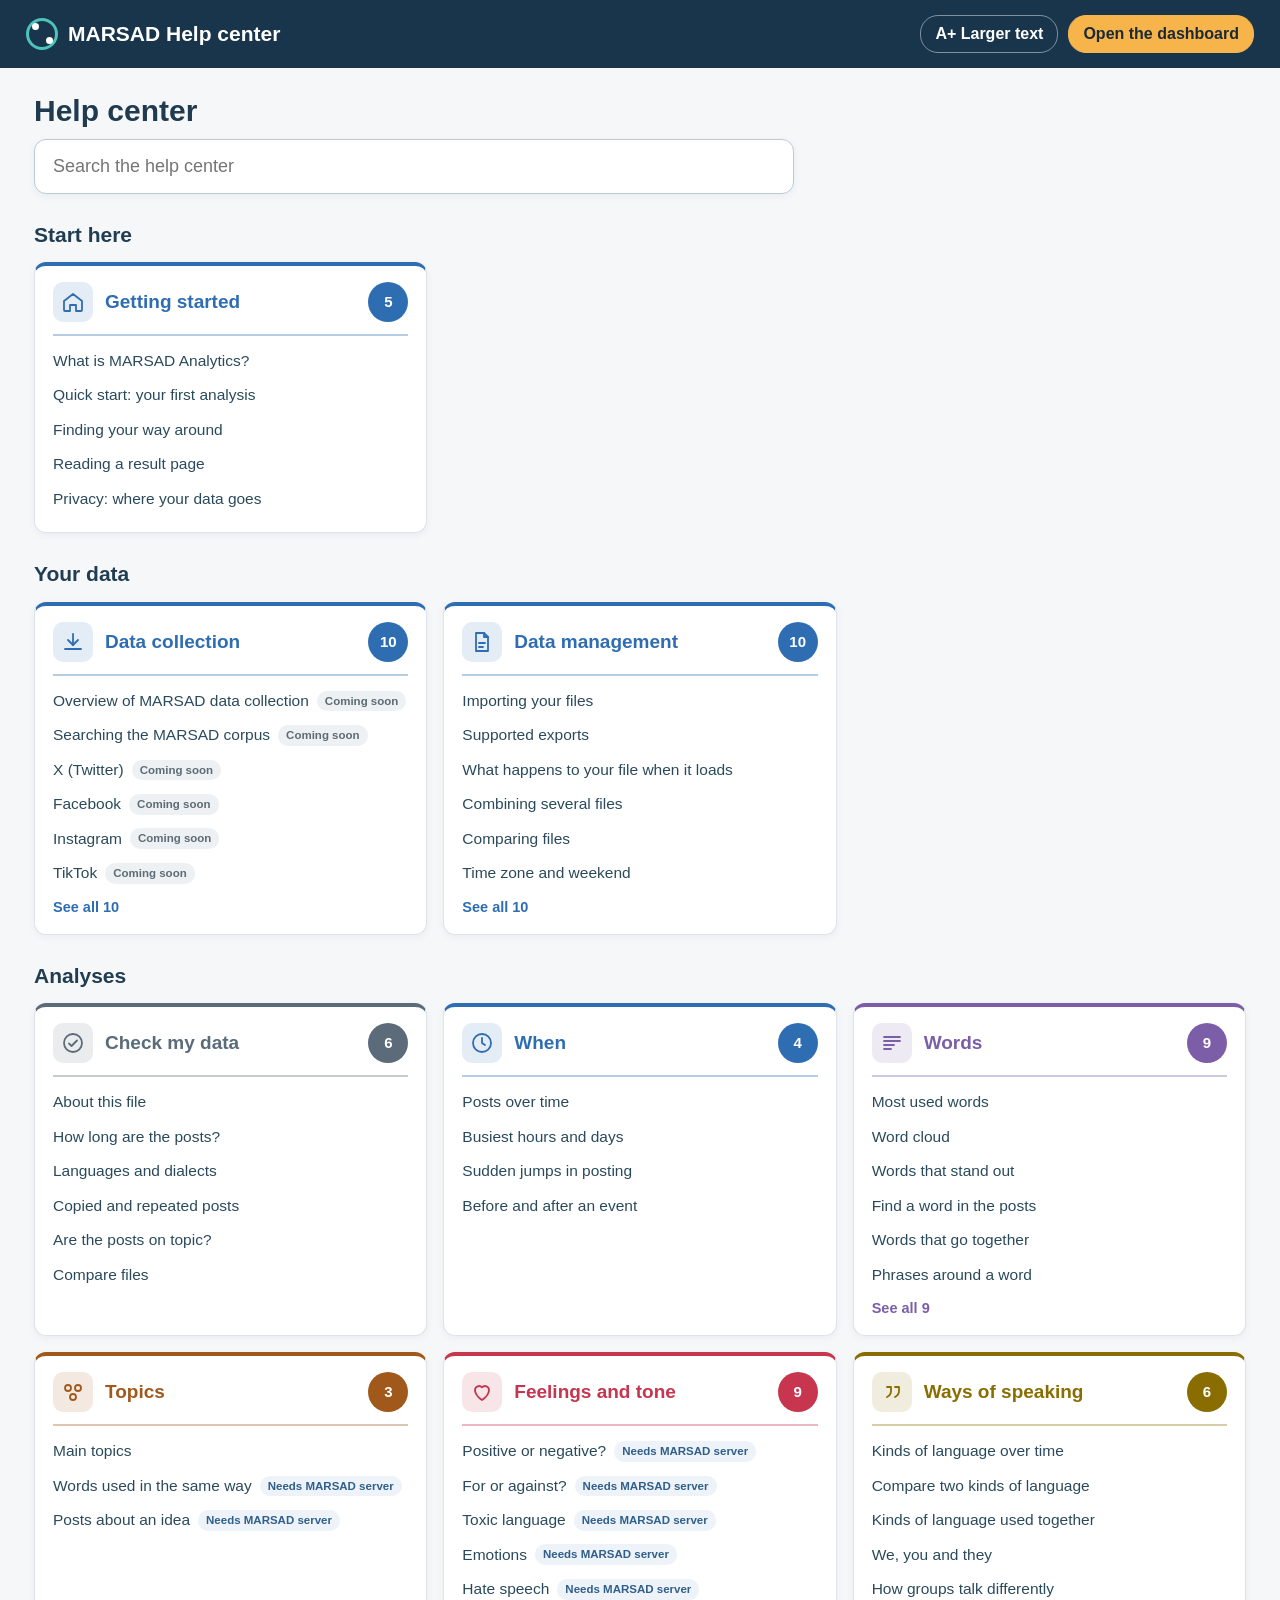
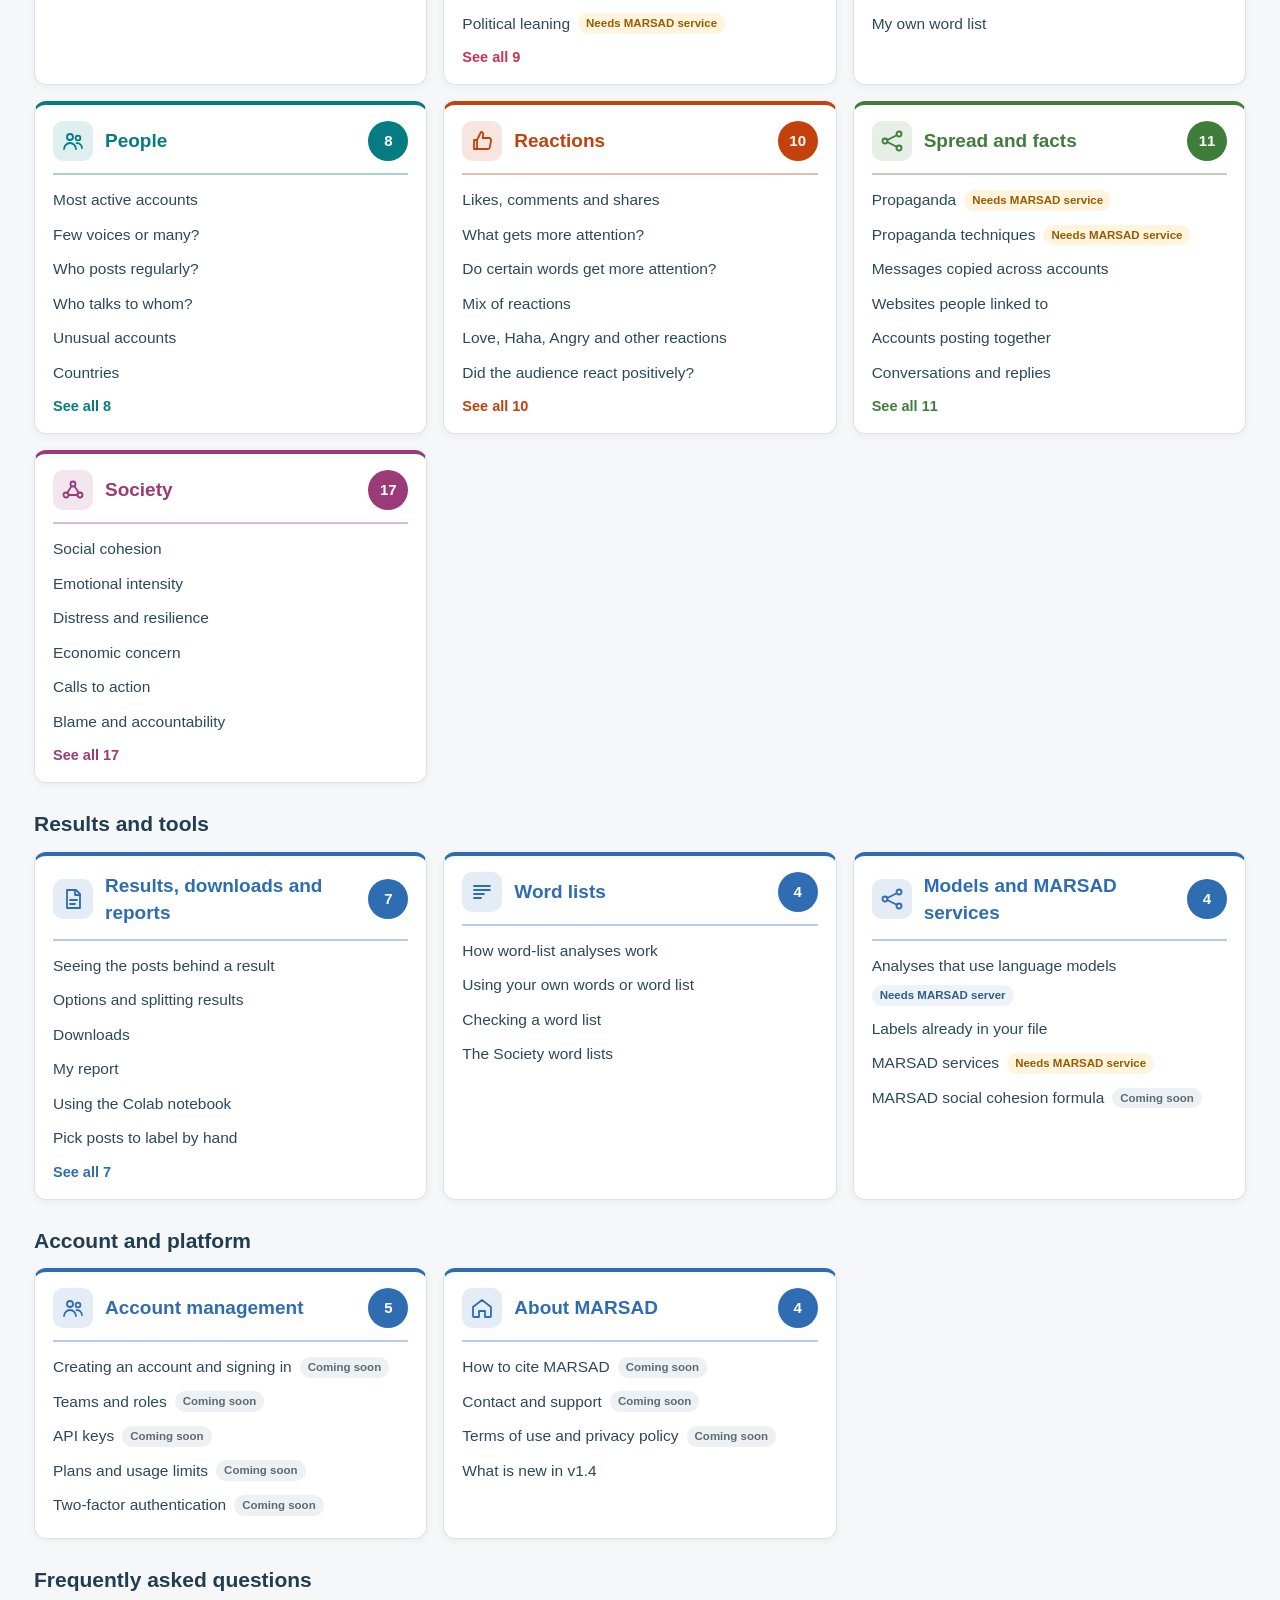
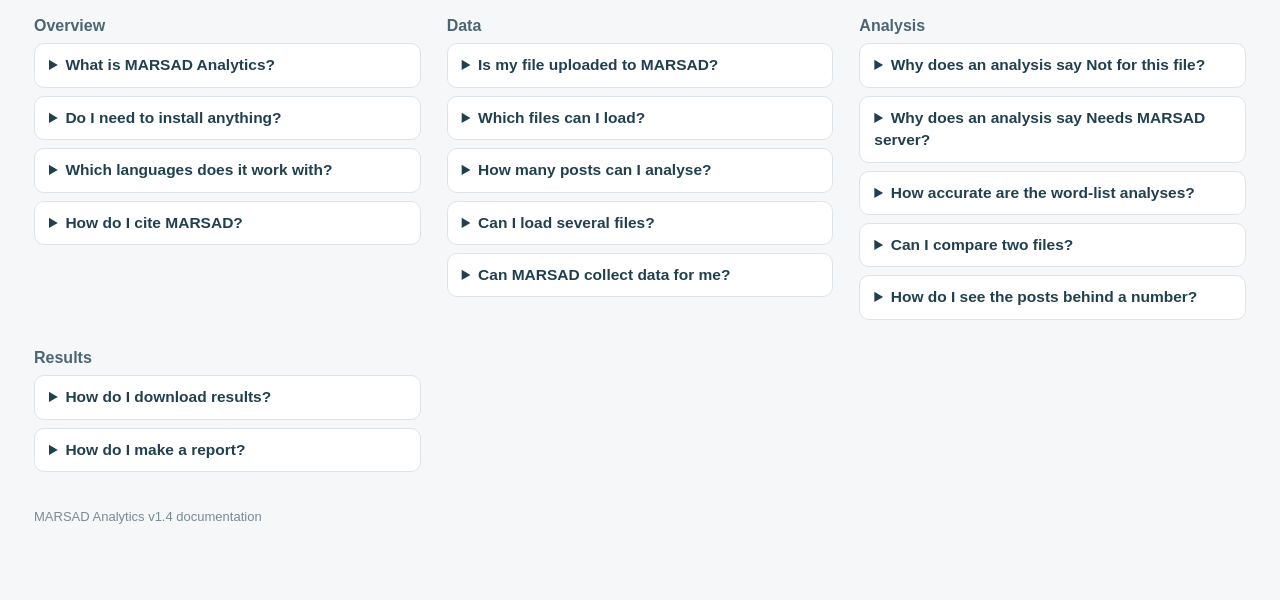
==== docs.html @ 1d28ecde "Add files via upload" ====
<!DOCTYPE html>
<html lang="en"><head><meta charset="utf-8"><meta name="viewport" content="width=device-width, initial-scale=1">
<title>MARSAD Analytics: Help center</title>
<style>
*{box-sizing:border-box}html,body{margin:0;font-family:Arial,Helvetica,"Noto Naskh Arabic",sans-serif;color:#243543;background:#f5f7f9;font-size:16px;line-height:1.45}
button{font:inherit;cursor:pointer}a{color:#0b6a70}
button:focus-visible,input:focus-visible,a:focus-visible,summary:focus-visible{outline:3px solid #f19d3d;outline-offset:2px}
.appbar{height:68px;background:#18354c;color:#fff;display:flex;align-items:center;justify-content:space-between;padding:0 26px;gap:16px;position:sticky;top:0;z-index:50}
.brand{font-size:21px;font-weight:800;display:flex;align-items:center;gap:10px;background:none;border:0;color:#fff;padding:0}
.brand-mark{width:32px;height:32px;border:3px solid #4ec3b9;border-radius:50%;position:relative;flex:none}
.brand-mark:before,.brand-mark:after{content:"";position:absolute;width:7px;height:7px;border-radius:50%;background:#fff}
.brand-mark:before{top:2px;left:3px}.brand-mark:after{right:2px;bottom:3px}
.top-right{display:flex;gap:10px;align-items:center}
.topbtn{border:1px solid rgba(255,255,255,.45);background:transparent;color:#fff;border-radius:18px;min-height:38px;padding:5px 14px;font-weight:800;text-decoration:none;display:inline-flex;align-items:center}
.topbtn.app{background:#f6b44b;border-color:#f6b44b;color:#1c2a35}
.topbtn[aria-pressed=true]{background:#fff;color:#18354c}
.content{padding:26px 34px 60px;max-width:1300px;margin:0 auto}
.page-title{font-size:30px;line-height:1.15;color:#203b4f;margin:0 0 10px}
.title-row{display:flex;justify-content:space-between;align-items:flex-start;gap:16px;flex-wrap:wrap;margin-bottom:12px}
.head-actions{display:flex;gap:10px}
.btn{border:1px solid #a7bbc5;background:#fff;border-radius:9px;min-height:44px;padding:9px 16px;font-weight:700;color:#31566a}
.btn:hover{background:#f4f8fa}
.crumbs{display:flex;align-items:center;flex-wrap:wrap;gap:6px;margin:0 0 14px;font-size:16px}
.crumbs .sep{color:#8aa0ab;font-size:20px;line-height:1}
.crumbs .lnk{border:0;background:none;color:#0b6a70;font-weight:700;padding:4px 2px;text-decoration:underline;text-underline-offset:3px}
.crumbs .here{font-weight:800;color:#203b4f}
.backbtn{border:1px solid #c6d6db;background:#fff;color:#0b6a70;border-radius:8px;min-height:38px;padding:6px 14px;font-weight:700;font-size:14.5px;margin-right:10px}
.sec-band{display:flex;align-items:center;gap:14px;padding:14px 18px;border-radius:12px;background:color-mix(in srgb,var(--sec) 9%,#fff);border-left:6px solid var(--sec);margin-bottom:18px}
.sec-band .sec-ico{width:46px;height:46px;border-radius:12px;background:var(--sec);color:#fff;display:grid;place-items:center;flex:none}
.sec-band .sec-ico svg{width:26px;height:26px}.sec-band .page-title{margin:0}.sec-q{color:#4f6673;font-size:15.5px;margin-top:2px}
.sec-tag{display:inline-flex;align-items:center;gap:6px;font-size:13px;font-weight:800;text-transform:uppercase;letter-spacing:.7px;color:var(--sec);margin-bottom:2px}
.sec-tag svg{width:18px;height:18px}
.pager{display:flex;justify-content:space-between;align-items:center;gap:12px;margin-top:22px;padding-top:16px;border-top:1px solid #dce4e9;flex-wrap:wrap;max-width:900px}
.pager .btn{max-width:40%;overflow:hidden;text-overflow:ellipsis;white-space:nowrap}.pager .pos{font-size:14.5px;color:#586a77}
.msg{padding:16px 18px;border-radius:12px;background:#f3f5f7;border:1px solid #dfe5ea}
body.bigtext{font-size:18.5px}body.bigtext .page-title{font-size:34px}body.bigtext .crumbs{font-size:18px}
@media(max-width:700px){.content{padding:16px 12px 40px}.appbar{padding:0 12px}.brand span.t{display:none}}
/* MARSAD Help center (works inside the dashboard and on the standalone docs page) */
.hc-search{margin:6px 0 26px}
.hc-search input{width:100%;max-width:760px;padding:16px 18px;font-size:18px;border:1px solid #b9cbd4;border-radius:12px;background:#fff;box-shadow:0 2px 9px rgba(19,45,62,.05)}
.hc-group{font-size:21px;color:#203d51;margin:26px 0 12px}
.hc-grid{display:grid;grid-template-columns:repeat(auto-fill,minmax(300px,1fr));gap:16px}
.hc-card{background:#fff;border:1px solid #dce4e9;border-radius:12px;box-shadow:0 2px 9px rgba(19,45,62,.05);padding:16px 18px;border-top:4px solid var(--sec,#2f6db3)}
.hc-card-head{display:flex;align-items:center;gap:12px;width:100%;border:0;background:none;padding:0 0 12px;margin-bottom:8px;border-bottom:2px solid color-mix(in srgb,var(--sec,#2f6db3) 35%,#fff);text-align:left}
.hc-ico{width:40px;height:40px;border-radius:10px;background:color-mix(in srgb,var(--sec,#2f6db3) 13%,#fff);color:var(--sec,#2f6db3);display:grid;place-items:center;flex:none}
.hc-ico svg{width:24px;height:24px}
.hc-ct{font-size:19px;font-weight:800;color:var(--sec,#2f6db3);flex:1}
.hc-n{min-width:40px;height:40px;border-radius:50%;background:var(--sec,#2f6db3);color:#fff;font-weight:800;display:grid;place-items:center;font-size:15px}
.hc-card ul{list-style:none;margin:0;padding:0}
.hc-card li{padding:6px 0;display:flex;align-items:center;gap:8px;flex-wrap:wrap}
.hc-link{border:0;background:none;padding:0;color:#2a4a5c;font-size:15.5px;text-align:left}
.hc-link:hover,.hc-more:hover{text-decoration:underline;color:var(--sec,#0b6a70)}
.hc-more{border:0;background:none;padding:6px 0 0;color:var(--sec,#0b6a70);font-weight:700;font-size:14.5px}
.hc-st{font-size:11.5px;font-weight:700;padding:2px 8px;border-radius:10px;white-space:nowrap;vertical-align:2px}
.hc-placeholder{background:#eef1f3;color:#5d6b75}.hc-planned,.hc-service{background:#fff4de;color:#9a5b00}.hc-server{background:#eef3f9;color:#2f5f8a}
.hc-list{display:flex;flex-direction:column;gap:8px}
.hc-row{display:flex;flex-direction:column;gap:3px;text-align:left;border:1px solid #dce4e9;background:#fff;border-radius:10px;padding:12px 16px}
.hc-row:hover{border-color:#a7ceca;background:#fbfefe}
.hc-rt{font-size:16.5px;font-weight:700;color:#21404f}.hc-rs{font-size:14.5px;color:#5f7380}
.hc-count{color:#5f7380;font-size:14.5px}
.hc-banner{padding:12px 16px;border-radius:10px;margin:0 0 16px;font-size:15px;border:1px solid #dfe5ea}
.hc-banner.hc-placeholder{border-color:#dfe5ea}.hc-banner.hc-planned,.hc-banner.hc-service{border-color:#f2dcaf}.hc-banner.hc-server{border-color:#c9d8ef}
.hc-body{background:#fff;border:1px solid #dce4e9;border-radius:12px;padding:22px 26px;font-size:16.5px;line-height:1.6;color:#2b3f4c;max-width:900px}
.hc-body h2{font-size:19px;color:#203d51;margin:22px 0 8px}.hc-body h2:first-child{margin-top:0}
.hc-body h3{font-size:16.5px;margin:16px 0 6px}
.hc-body p{margin:0 0 12px}.hc-body ul,.hc-body ol{margin:0 0 12px;padding-left:24px}.hc-body li{margin:5px 0}
.hc-body a{color:#0b6a70;font-weight:700}
.hc-body code{background:#f1f5f6;padding:1px 5px;border-radius:4px;font-size:.92em}
.hc-body .tw{overflow-x:auto;margin:0 0 14px}
.hc-body table{border-collapse:collapse;width:100%;font-size:15px}
.hc-body th,.hc-body td{border-bottom:1px solid #edf0f2;padding:8px 10px;text-align:left;vertical-align:top}
.hc-body th{background:#f4f7f8;color:#4d6774}
.hc-body .note{background:#f4f8f9;border-left:4px solid #9fb7c0;padding:10px 14px;border-radius:6px;margin:0 0 12px;color:#3f5966}
.hc-faq{display:grid;grid-template-columns:repeat(auto-fill,minmax(340px,1fr));gap:12px 26px}
.hc-faq h3{font-size:16px;color:#4b6573;margin:6px 0}
.hc-faq details{background:#fff;border:1px solid #dce4e9;border-radius:10px;margin:0 0 8px;padding:10px 14px}
.hc-faq summary{cursor:pointer;font-weight:700;color:#21404f;font-size:15.5px}
.hc-faq p{margin:8px 0 2px;color:#3f5966;font-size:15px}
.hc-faq a{color:#0b6a70;font-weight:700}
.hc-foot{color:#7a8a94;font-size:13px;margin-top:28px}
body.bigtext .hc-body{font-size:19px}body.bigtext .hc-link,body.bigtext .hc-rs{font-size:17px}body.bigtext .hc-rt{font-size:19px}
</style></head>
<body>
<header class="appbar"><button class="brand" id="home"><span class="brand-mark" aria-hidden="true"></span><span class="t">MARSAD Help center</span></button>
<div class="top-right"><button class="topbtn" id="sizebtn" aria-pressed="false">A+ Larger text</button><a class="topbtn app" id="applink" href="index.html">Open the dashboard</a></div></header>
<main class="content" id="main" tabindex="-1"></main>
<script>/* MARSAD Help center: renders docs.json. Used by the dashboard (index.html) and the standalone docs page (docs.html).
   MarsadHelp.init(data, {nav(route), app(cardId), colors, icon(name)})
   routes: {view: "home"} | {view: "cat", id} | {view: "art", slug} | {view: "search", q}
*/
(function () {
  "use strict";
  const esc = s => String(s ?? "").replace(/[&<>"']/g, c => ({"&": "&amp;", "<": "&lt;", ">": "&gt;", '"': "&quot;", "'": "&#39;"}[c]));
  let D = null, O = {}, TEXT = {};
  const SECOF = {"an-data": "data", "an-time": "time", "an-words": "words", "an-topics": "topics", "an-feelings": "feelings",
    "an-framing": "framing", "an-people": "people", "an-reactions": "reactions", "an-spread": "spread", "an-society": "society"};
  const color = cat => (O.colors || {})[SECOF[cat]] || "#2f6db3";
  const icon = n => (O.icon ? O.icon(n) : "");
  const cat = id => D.categories.find(c => c.id === id);
  const arts = id => D.articles.filter(a => a.cat === id);
  const art = slug => D.articles.find(a => a.slug === slug);
  const chip = st => st === "ready" ? "" : `<span class="hc-st hc-${st}">${esc(D.status_labels[st] || st)}</span>`;
  const crumbs = parts => `<nav class="crumbs" aria-label="You are here">${parts.length > 1 ? `<button class="backbtn" data-hgo="${parts[parts.length - 2][1]}">‹ Back to ${esc(parts[parts.length - 2][0])}</button>` : ""}${parts.map(([l, k], i) => i === parts.length - 1 ? `<span class="here" aria-current="page">${esc(l)}</span>` : `<button class="lnk" data-hgo="${k}">${esc(l)}</button><span class="sep" aria-hidden="true">›</span>`).join("")}</nav>`;
  const searchBox = (q = "") => `<div class="hc-search"><input type="search" id="hcq" placeholder="Search the help center" aria-label="Search the help center" value="${esc(q)}"></div>`;

  function home() {
    const groups = D.groups.map(g => {
      const cs = D.categories.filter(c => c.group === g.id);
      return `<h2 class="hc-group">${esc(g.title)}</h2><div class="hc-grid">${cs.map(c => {
        const list = arts(c.id), show = list.slice(0, 6);
        return `<section class="hc-card" style="--sec:${color(c.id)}"><button class="hc-card-head" data-hgo="cat:${c.id}"><span class="hc-ico">${icon(c.icon)}</span><span class="hc-ct">${esc(c.title)}</span><span class="hc-n" aria-label="${c.count} pages">${c.count}</span></button>
          <ul>${show.map(a => `<li><button class="hc-link" data-hgo="art:${a.slug}">${esc(a.title)}</button>${chip(a.status)}</li>`).join("")}</ul>
          ${list.length > show.length ? `<button class="hc-more" data-hgo="cat:${c.id}">See all ${list.length}</button>` : ""}</section>`;
      }).join("")}</div>`;
    }).join("");
    const fg = [...new Set(D.faq.map(f => f.group))];
    const faq = `<h2 class="hc-group" id="hc-faq">Frequently asked questions</h2><div class="hc-faq">${fg.map(g => `<div><h3>${esc(g)}</h3>${D.faq.filter(f => f.group === g).map(f => `<details><summary>${esc(f.q)}</summary><p>${f.a}</p></details>`).join("")}</div>`).join("")}</div>`;
    return `<h1 class="page-title">Help center</h1>${searchBox()}${groups}${faq}<p class="hc-foot">MARSAD Analytics v${esc(D.version)} documentation</p>`;
  }

  function category(id) {
    const c = cat(id); if (!c) return home();
    return `${crumbs([["Help center", "home"], [c.title, "cat:" + id]])}
      <div class="sec-band" style="--sec:${color(id)}"><span class="sec-ico">${icon(c.icon)}</span><div><h1 class="page-title">${esc(c.title)}</h1>${c.intro ? `<div class="sec-q">${esc(c.intro)}</div>` : ""}</div></div>
      <div class="hc-list">${arts(id).map(a => `<button class="hc-row" data-hgo="art:${a.slug}"><span class="hc-rt">${esc(a.title)} ${chip(a.status)}</span><span class="hc-rs">${esc(a.summary || "")}</span></button>`).join("")}</div>`;
  }

  function article(slug) {
    const a = art(slug); if (!a) return home();
    const c = cat(a.cat), list = arts(a.cat), i = list.findIndex(x => x.slug === slug), prev = list[i - 1], next = list[i + 1];
    return `${crumbs([["Help center", "home"], [c.title, "cat:" + c.id], [a.title, "art:" + slug]])}
      <div class="sec-tag" style="--sec:${color(c.id)}">${icon(c.icon)}${esc(c.title)}</div>
      <div class="title-row"><h1 class="page-title">${esc(a.title)}</h1><div class="head-actions">${a.card && a.status !== "planned" ? `<button class="btn" data-app="${esc(a.card)}">Open in the dashboard</button>` : ""}</div></div>
      ${a.status !== "ready" ? `<div class="hc-banner hc-${a.status}">${esc(D.status_labels[a.status])}${a.status === "placeholder" ? ": this part of MARSAD is not built yet." : a.status === "server" ? ": runs in the Colab notebook or on the MARSAD server, or on files that already have the labels." : a.status === "service" ? ": runs when the MARSAD service is connected, or on files that already have the labels." : ": shown in the dashboard as a placeholder."}</div>` : ""}
      <article class="hc-body">${a.html}</article>
      <nav class="pager" aria-label="Other pages in ${esc(c.title)}">${prev ? `<button class="btn" data-hgo="art:${prev.slug}">‹ ${esc(prev.title)}</button>` : `<button class="btn" data-hgo="cat:${c.id}">‹ ${esc(c.title)}</button>`}<span class="pos">${i + 1} of ${list.length} in ${esc(c.title)}</span>${next ? `<button class="btn" data-hgo="art:${next.slug}">${esc(next.title)} ›</button>` : `<button class="btn" data-hgo="home">Help center ›</button>`}</nav>`;
  }

  function search(q) {
    const t = q.trim().toLowerCase();
    if (!t) return home();
    const words = t.split(/\s+/);
    const hits = D.articles.map(a => {
      const title = a.title.toLowerCase(), body = TEXT[a.slug];
      let score = 0;
      for (const w of words) { if (title.includes(w)) score += 5; if ((a.summary || "").toLowerCase().includes(w)) score += 2; if (body.includes(w)) score += 1; else if (!title.includes(w)) return null; }
      return {a, score};
    }).filter(Boolean).sort((x, y) => y.score - x.score).slice(0, 40);
    const fq = D.faq.filter(f => words.every(w => (f.q + " " + f.a).toLowerCase().includes(w)));
    return `${crumbs([["Help center", "home"], ["Search", "home"]])}<h1 class="page-title">Search</h1>${searchBox(q)}
      <p class="hc-count">${hits.length} page${hits.length === 1 ? "" : "s"}${fq.length ? ` and ${fq.length} question${fq.length === 1 ? "" : "s"}` : ""}</p>
      <div class="hc-list">${hits.map(({a}) => `<button class="hc-row" data-hgo="art:${a.slug}"><span class="hc-rt">${esc(a.title)} ${chip(a.status)}</span><span class="hc-rs">${esc(cat(a.cat).title)} · ${esc(a.summary || "")}</span></button>`).join("")}</div>
      ${fq.length ? `<div class="hc-faq"><div>${fq.map(f => `<details open><summary>${esc(f.q)}</summary><p>${f.a}</p></details>`).join("")}</div></div>` : ""}`;
  }

  function render(route) {
    if (!D) return `<div class="msg grey">Loading the help center…</div>`;
    if (route.view === "cat") return category(route.id);
    if (route.view === "art") return article(route.slug);
    if (route.view === "search") return search(route.q || "");
    return home();
  }

  function bind(root) {
    root.querySelectorAll("[data-hgo]").forEach(b => b.addEventListener("click", e => {
      e.preventDefault(); e.stopPropagation();
      const k = b.dataset.hgo;
      O.nav(k === "home" ? {view: "home"} : k.startsWith("cat:") ? {view: "cat", id: k.slice(4)} : {view: "art", slug: k.slice(4)});
    }));
    root.querySelectorAll("[data-doc]").forEach(b => b.addEventListener("click", e => { e.preventDefault(); e.stopPropagation(); O.nav({view: "art", slug: b.dataset.doc}); }));
    root.querySelectorAll("[data-app]").forEach(b => b.addEventListener("click", e => { e.preventDefault(); e.stopPropagation(); O.app(b.dataset.app); }));
    const q = root.querySelector("#hcq");
    if (q) {
      let t = null;
      q.addEventListener("input", () => { clearTimeout(t); t = setTimeout(() => O.nav({view: "search", q: q.value}, true), 250); });
      if (q.value) { q.focus(); q.setSelectionRange(q.value.length, q.value.length); }
    }
  }

  function routeFromHash(h) {          // "help", "help/c/<id>", "help/a/<slug>", "help/s/<query>"
    const p = h.replace(/^#?/, "").split("/");
    if (p[1] === "c") return {view: "cat", id: p[2]};
    if (p[1] === "a") return {view: "art", slug: p[2]};
    if (p[1] === "s") return {view: "search", q: decodeURIComponent(p.slice(2).join("/"))};
    return {view: "home"};
  }
  function hashFor(r) {
    return "help" + (r.view === "cat" ? "/c/" + r.id : r.view === "art" ? "/a/" + r.slug : r.view === "search" ? "/s/" + encodeURIComponent(r.q || "") : "");
  }

  window.MarsadHelp = {
    init(data, opts) { D = data; O = opts || {}; TEXT = {}; for (const a of D.articles) TEXT[a.slug] = (a.title + " " + (a.summary || "") + " " + a.html.replace(/<[^>]+>/g, " ")).toLowerCase(); },
    ready: () => !!D, render, bind, routeFromHash, hashFor,
    slugForCard: id => D && D.articles.some(a => a.card === id) ? id.toLowerCase() : null,
  };
})();
</script>
<script>
"use strict";
const DATA = {"version": "1.4", "groups": [{"id": "start", "title": "Start here"}, {"id": "data", "title": "Your data"}, {"id": "analyses", "title": "Analyses"}, {"id": "tools", "title": "Results and tools"}, {"id": "account", "title": "Account and platform"}], "categories": [{"id": "getting-started", "group": "start", "title": "Getting started", "icon": "home", "intro": "What the tool does and how to run your first analysis.", "count": 5, "ready": 5}, {"id": "data-collection", "group": "data", "title": "Data collection", "icon": "download", "intro": "Collecting posts with MARSAD from social media platforms.", "count": 10, "ready": 0}, {"id": "data-management", "group": "data", "title": "Data management", "icon": "file", "intro": "Loading, cleaning, combining and comparing files.", "count": 10, "ready": 8}, {"id": "an-data", "group": "analyses", "title": "Check my data", "icon": "check", "intro": "Is my file complete and clean?", "count": 6, "ready": 6}, {"id": "an-time", "group": "analyses", "title": "When", "icon": "clock", "intro": "When did people post?", "count": 4, "ready": 4}, {"id": "an-words", "group": "analyses", "title": "Words", "icon": "text", "intro": "What words did people use?", "count": 9, "ready": 9}, {"id": "an-topics", "group": "analyses", "title": "Topics", "icon": "topics", "intro": "What were people talking about?", "count": 3, "ready": 1}, {"id": "an-feelings", "group": "analyses", "title": "Feelings and tone", "icon": "heart", "intro": "How did people feel, and how did they talk?", "count": 9, "ready": 0}, {"id": "an-framing", "group": "analyses", "title": "Ways of speaking", "icon": "quote", "intro": "How was the message framed?", "count": 6, "ready": 6}, {"id": "an-people", "group": "analyses", "title": "People", "icon": "people", "intro": "Who was posting, and who talks to whom?", "count": 8, "ready": 8}, {"id": "an-reactions", "group": "analyses", "title": "Reactions", "icon": "react", "intro": "How did people respond?", "count": 10, "ready": 10}, {"id": "an-spread", "group": "analyses", "title": "Spread and facts", "icon": "spread", "intro": "How did messages spread, and are they true?", "count": 11, "ready": 6}, {"id": "an-society", "group": "analyses", "title": "Society", "icon": "society", "intro": "What does it say about society?", "count": 17, "ready": 17}, {"id": "results", "group": "tools", "title": "Results, downloads and reports", "icon": "report", "intro": "Reading results, seeing the posts behind them, downloads and reports.", "count": 7, "ready": 7}, {"id": "word-lists", "group": "tools", "title": "Word lists", "icon": "text", "intro": "How word-list analyses work, and how to check or add a list.", "count": 4, "ready": 4}, {"id": "models", "group": "tools", "title": "Models and MARSAD services", "icon": "spread", "intro": "Analyses that use language models or MARSAD services.", "count": 4, "ready": 1}, {"id": "account", "group": "account", "title": "Account management", "icon": "people", "intro": "Signing in, teams, API keys and plans.", "count": 5, "ready": 0}, {"id": "about", "group": "account", "title": "About MARSAD", "icon": "home", "intro": "Citing MARSAD, contact, terms and what changed.", "count": 4, "ready": 1}], "articles": [{"cat": "getting-started", "slug": "what-is-marsad-analytics", "title": "What is MARSAD Analytics?", "status": "ready", "summary": "What the tool does, what it reads, and where it runs.", "html": "<p>MARSAD Analytics turns a file of social media posts into charts, tables and short findings. It is part of the MARSAD Observatory for Arabic social media analysis and works with Arabic, English and many other languages.<\/p>\n<p>You load an export (CrowdTangle, Meltwater, Meta Content Library, X, Reddit through Communalytic, or any table with a text column). The tool checks what the file contains and shows which analyses can run on it. There are 82 analyses in ten sections: Check my data, When, Words, Topics, Feelings and tone, Ways of speaking, People, Reactions, Spread and facts, and Society.<\/p>\n<p>Three ways to use it:<\/p>\n<div class='tw'><table><thead><tr><th>Where<\/th><th>For<\/th><th>Limits<\/th><\/tr><\/thead><tbody><tr><td>Web dashboard<\/td><td>Most users. Nothing to install.<\/td><td>About 50,000 posts per session; language models do not run in the browser<\/td><\/tr><tr><td>Colab notebook<\/td><td>Larger files and the language models (sentiment, emotion, toxicity, dialect)<\/td><td>Needs a Google account<\/td><\/tr><tr><td>MARSAD server<\/td><td>Searching the MARSAD corpus<\/td><td>Coming later: see <a href=\"#\" data-doc=\"corpus-search\">Searching the MARSAD corpus<\/a><\/td><\/tr><\/tbody><\/table><\/div>\n<p>All three run the same code, so the same file gives the same numbers everywhere.<\/p>"}, {"cat": "getting-started", "slug": "quick-start", "title": "Quick start: your first analysis", "status": "ready", "summary": "Load a file and read your first result in seven steps.", "html": "<ol><li>Open the dashboard and wait until the status at the top right shows <b>Ready<\/b>. The first visit takes up to a minute.<\/li><li>Drop your file on the box, or click it to choose a file. To try the tool first, click one of the <b>Practice files<\/b>.<\/li><li>Choose your time zone and weekend, then click <b>Analyse<\/b>.<\/li><li>The <b>Overview<\/b> shows the number of posts and accounts, the main language, the dates, posts over time, the most used words and how concentrated the voices are.<\/li><li>Pick a section from the menu on the left, for example <b>Society<\/b>. Each tile is one analysis. <b>Ready<\/b> means it can run on your file.<\/li><li>Click a tile. The result shows key numbers, a chart and a table. Click any bar or point to read the posts behind it.<\/li><li>Click <b>+ Report<\/b> to keep a result, then open <b>My report<\/b> to download all kept results as one page.<\/li><\/ol>\n<p>Hover the small <b>i<\/b> next to any title, number or column for an explanation in plain words.<\/p>"}, {"cat": "getting-started", "slug": "finding-your-way", "title": "Finding your way around", "status": "ready", "summary": "Menu, colours, the You are here trail, Previous and Next, larger text.", "html": "<ul><li><b>Menu.<\/b> The left menu lists the ten sections. The number beside each (for example 6/8) is how many of its<\/li><\/ul>\n<p>analyses can run on your file. On a phone the menu becomes a row of buttons at the top.<\/p>\n<ul><li><b>Colours.<\/b> Each section has its own colour. The same colour marks its menu icon, its tiles, its page header and<\/li><\/ul>\n<p>the label above each analysis title, so you always know which section you are in.<\/p>\n<ul><li><b>You are here.<\/b> At the top of every page a trail such as Overview › Society › Moral values shows where you are.<\/li><\/ul>\n<p>Click any part of the trail, or the <b>Back<\/b> button, to go up.<\/p>\n<ul><li><b>Previous and Next.<\/b> At the bottom of each analysis, buttons take you to the previous or next analysis in the<\/li><\/ul>\n<p>same section, with your position (for example 9 of 17).<\/p>\n<ul><li><b>All analyses.<\/b> Lists every analysis with a search box.<\/li><li><b>Help.<\/b> The i marks open short help. This Help center has the full guide for every analysis.<\/li><li><b>Larger text.<\/b> The <b>A+ Larger text<\/b> button in the top bar makes all text larger. The page remembers it.<\/li><li><b>Your file.<\/b> The amber button at the top shows the file you are working on. Click it to add or change files.<\/li><\/ul>"}, {"cat": "getting-started", "slug": "reading-a-result", "title": "Reading a result page", "status": "ready", "summary": "Key numbers, chart and table, notes, options, downloads.", "html": "<p>Every analysis page has the same parts, from top to bottom:<\/p>\n<div class='tw'><table><thead><tr><th>Part<\/th><th>What it is<\/th><\/tr><\/thead><tbody><tr><td>Section label and title<\/td><td>The section colour and name, then the analysis name. The i beside the title opens its full explanation<\/td><\/tr><tr><td>Key numbers<\/td><td>Up to six numbers. Hover the i on each for what it means<\/td><\/tr><tr><td>Chart / Table<\/td><td>Switch between the chart and the tables. Some analyses have extra charts, shown as more buttons<\/td><\/tr><tr><td>Notes<\/td><td>Limits of this result for this file, for example a small sample or a word list that is not validated<\/td><\/tr><tr><td>Options<\/td><td>Change the settings of the analysis, for example split the results by time or by account<\/td><\/tr><tr><td>Download<\/td><td>Excel, CSV, the chart as PNG or SVG, and for networks a file for Gephi<\/td><\/tr><tr><td>+ Report<\/td><td>Keeps the result for <a href=\"#\" data-doc=\"my-report\">My report<\/a><\/td><\/tr><\/tbody><\/table><\/div>\n<p>Click a bar, point, word or table row to see <a href=\"#\" data-doc=\"posts-behind-results\">the posts behind it<\/a>.<\/p>"}, {"cat": "getting-started", "slug": "privacy", "title": "Privacy: where your data goes", "status": "ready", "summary": "Files stay in your browser; check provider terms and ethics approval.", "html": "<p>In the web dashboard your file is read and analysed <b>inside your browser<\/b>. It is not uploaded to MARSAD or to any other server. When you close the page, the data is gone.<\/p>\n<ul><li>Downloads and reports are saved to your own computer.<\/li><li>The Colab notebook runs in your Google account, under Google's terms.<\/li><li>Before analysing data from Meta Content Library, Meltwater or other providers, check their terms of use and your<\/li><\/ul>\n<p>institution's ethics approval.<\/p>\n<ul><li>Results about stress, wellbeing or health talk are for groups and periods, never judgments about one person.<\/li><\/ul>"}, {"cat": "data-collection", "slug": "data-collection-overview", "title": "Overview of MARSAD data collection", "status": "placeholder", "summary": "What exists now, and the collectors that will follow.", "html": "<p>MARSAD collects public posts about Arabic social media topics into the MARSAD corpus (more than 1.6 billion posts). Collection tools for users are not part of MARSAD Analytics v1.4 yet.<\/p>\n<p><b>What you can do now:<\/b> export posts from a tool you already use (Meltwater, CrowdTangle archives, Meta Content Library, Communalytic for Reddit, or a platform's own export) and load the file. See <a href=\"#\" data-doc=\"importing-files\">Importing your files<\/a> and <a href=\"#\" data-doc=\"supported-exports\">Supported exports<\/a>.<\/p>\n<h2>Coming later<\/h2>\n<ul><li><a href=\"#\" data-doc=\"corpus-search\">Searching the MARSAD corpus<\/a><\/li><li>Collectors for each platform (pages below)<\/li><\/ul>"}, {"cat": "data-collection", "slug": "corpus-search", "title": "Searching the MARSAD corpus", "status": "placeholder", "summary": "Choosing dates, keywords, platforms, languages and countries", "html": "<p>This page is a placeholder. The feature is not part of MARSAD Analytics v1.4 yet.<\/p>\n<h2>What this page will cover<\/h2>\n<ul><li>Choosing dates, keywords, platforms, languages and countries<\/li><li>How keyword search works (whole words, Arabic spelling variants)<\/li><li>Sampling: large searches are analysed on a random sample of up to 500,000 posts; daily counts stay exact<\/li><li>Who can search the corpus, and limits per user<\/li><\/ul>\n<div class='note'>Written by the MARSAD team when the feature is released.<\/div>"}, {"cat": "data-collection", "slug": "collect-x", "title": "X (Twitter)", "status": "placeholder", "summary": "Collecting X (Twitter) posts with MARSAD.", "html": "<p>This page is a placeholder. The feature is not part of MARSAD Analytics v1.4 yet.<\/p>\n<h2>What this page will cover<\/h2>\n<ul><li>What X (Twitter) data MARSAD can collect (posts, replies, engagement, accounts)<\/li><li>How to start, stop and schedule a collector<\/li><li>Limits set by the platform and by MARSAD<\/li><li>Platform terms and ethics<\/li><\/ul>\n<div class='note'>Written by the MARSAD team when the feature is released.<\/div>"}, {"cat": "data-collection", "slug": "collect-facebook", "title": "Facebook", "status": "placeholder", "summary": "Collecting Facebook posts with MARSAD.", "html": "<p>This page is a placeholder. The feature is not part of MARSAD Analytics v1.4 yet.<\/p>\n<h2>What this page will cover<\/h2>\n<ul><li>What Facebook data MARSAD can collect (posts, replies, engagement, accounts)<\/li><li>How to start, stop and schedule a collector<\/li><li>Limits set by the platform and by MARSAD<\/li><li>Platform terms and ethics<\/li><\/ul>\n<div class='note'>Written by the MARSAD team when the feature is released.<\/div>"}, {"cat": "data-collection", "slug": "collect-instagram", "title": "Instagram", "status": "placeholder", "summary": "Collecting Instagram posts with MARSAD.", "html": "<p>This page is a placeholder. The feature is not part of MARSAD Analytics v1.4 yet.<\/p>\n<h2>What this page will cover<\/h2>\n<ul><li>What Instagram data MARSAD can collect (posts, replies, engagement, accounts)<\/li><li>How to start, stop and schedule a collector<\/li><li>Limits set by the platform and by MARSAD<\/li><li>Platform terms and ethics<\/li><\/ul>\n<div class='note'>Written by the MARSAD team when the feature is released.<\/div>"}, {"cat": "data-collection", "slug": "collect-tiktok", "title": "TikTok", "status": "placeholder", "summary": "Collecting TikTok posts with MARSAD.", "html": "<p>This page is a placeholder. The feature is not part of MARSAD Analytics v1.4 yet.<\/p>\n<h2>What this page will cover<\/h2>\n<ul><li>What TikTok data MARSAD can collect (posts, replies, engagement, accounts)<\/li><li>How to start, stop and schedule a collector<\/li><li>Limits set by the platform and by MARSAD<\/li><li>Platform terms and ethics<\/li><\/ul>\n<div class='note'>Written by the MARSAD team when the feature is released.<\/div>"}, {"cat": "data-collection", "slug": "collect-youtube", "title": "YouTube", "status": "placeholder", "summary": "Collecting YouTube posts with MARSAD.", "html": "<p>This page is a placeholder. The feature is not part of MARSAD Analytics v1.4 yet.<\/p>\n<h2>What this page will cover<\/h2>\n<ul><li>What YouTube data MARSAD can collect (posts, replies, engagement, accounts)<\/li><li>How to start, stop and schedule a collector<\/li><li>Limits set by the platform and by MARSAD<\/li><li>Platform terms and ethics<\/li><\/ul>\n<div class='note'>Written by the MARSAD team when the feature is released.<\/div>"}, {"cat": "data-collection", "slug": "collect-telegram", "title": "Telegram", "status": "placeholder", "summary": "Collecting Telegram posts with MARSAD.", "html": "<p>This page is a placeholder. The feature is not part of MARSAD Analytics v1.4 yet.<\/p>\n<h2>What this page will cover<\/h2>\n<ul><li>What Telegram data MARSAD can collect (posts, replies, engagement, accounts)<\/li><li>How to start, stop and schedule a collector<\/li><li>Limits set by the platform and by MARSAD<\/li><li>Platform terms and ethics<\/li><\/ul>\n<div class='note'>Written by the MARSAD team when the feature is released.<\/div>"}, {"cat": "data-collection", "slug": "collect-reddit", "title": "Reddit", "status": "placeholder", "summary": "Collecting Reddit posts with MARSAD.", "html": "<p>This page is a placeholder. The feature is not part of MARSAD Analytics v1.4 yet.<\/p>\n<h2>What this page will cover<\/h2>\n<ul><li>What Reddit data MARSAD can collect (posts, replies, engagement, accounts)<\/li><li>How to start, stop and schedule a collector<\/li><li>Limits set by the platform and by MARSAD<\/li><li>Platform terms and ethics<\/li><\/ul>\n<div class='note'>Written by the MARSAD team when the feature is released.<\/div>"}, {"cat": "data-collection", "slug": "collect-news", "title": "News websites", "status": "placeholder", "summary": "Collecting News websites posts with MARSAD.", "html": "<p>This page is a placeholder. The feature is not part of MARSAD Analytics v1.4 yet.<\/p>\n<h2>What this page will cover<\/h2>\n<ul><li>What News websites data MARSAD can collect (posts, replies, engagement, accounts)<\/li><li>How to start, stop and schedule a collector<\/li><li>Limits set by the platform and by MARSAD<\/li><li>Platform terms and ethics<\/li><\/ul>\n<div class='note'>Written by the MARSAD team when the feature is released.<\/div>"}, {"cat": "data-management", "slug": "importing-files", "title": "Importing your files", "status": "ready", "summary": "File types, the one column you need, and size.", "html": "<p>Drop one or more files on the box on the start page, or click it to choose them.<\/p>\n<div class='tw'><table><thead><tr><th>File type<\/th><th>Extensions<\/th><\/tr><\/thead><tbody><tr><td>Comma or tab separated<\/td><td>.csv, .tsv, .txt<\/td><\/tr><tr><td>Excel<\/td><td>.xlsx, .xls<\/td><\/tr><tr><td>JSON<\/td><td>.json, .jsonl, .ndjson<\/td><\/tr><\/tbody><\/table><\/div>\n<ul><li>The only column the tool needs is the <b>text<\/b> of each post. Dates, accounts, likes and other columns switch on<\/li><\/ul>\n<p>more analyses: see <a href=\"#\" data-doc=\"columns-guide\">Which columns unlock which analyses<\/a>.<\/p>\n<ul><li>The tool recognises the export format by its columns: see <a href=\"#\" data-doc=\"supported-exports\">Supported exports<\/a>.<\/li><li>Up to about 50,000 posts in total work well in the browser. For more, see <a href=\"#\" data-doc=\"large-datasets\">Large datasets<\/a>.<\/li><li>To add a file later, click the amber <b>Change or add files<\/b> button at the top.<\/li><\/ul>"}, {"cat": "data-management", "slug": "supported-exports", "title": "Supported exports", "status": "ready", "summary": "Meta Content Library, CrowdTangle, Meltwater, Communalytic and any table.", "html": "<div class='tw'><table><thead><tr><th>Source<\/th><th>How it is recognised<\/th><th>Notes<\/th><\/tr><\/thead><tbody><tr><td>Meta Content Library<\/td><td>Its column names (at least three)<\/td><td>Facebook and Instagram; reactions, views, owner type, country of the page admin<\/td><\/tr><tr><td>CrowdTangle (archives)<\/td><td>Its column names<\/td><td>Facebook reactions, page category, followers, overperforming score, video data<\/td><\/tr><tr><td>Meltwater<\/td><td>Its column names<\/td><td>Many platforms in one file (X, Facebook, Instagram, Reddit, YouTube, TikTok, news); reach; Meltwater's own sentiment<\/td><\/tr><tr><td>Reddit through Communalytic<\/td><td>Generic table<\/td><td>Title and body are joined into one text; reply ids give threads and networks<\/td><\/tr><tr><td>X and any other table<\/td><td>Generic table<\/td><td>Columns are matched by name: text, message, content, body, tweet, caption...; created_at, date, timestamp...<\/td><\/tr><\/tbody><\/table><\/div>\n<p>If a generic file is not read as expected, rename the text column to <b>text<\/b> and the date column to <b>created_at<\/b>.<\/p>"}, {"cat": "data-management", "slug": "cleaning", "title": "What happens to your file when it loads", "status": "ready", "summary": "What is removed, what is never changed, and how dates are handled.", "html": "<p>Before any analysis, each file is cleaned. Nothing in your original file changes.<\/p>\n<ul><li><b>Removed:<\/b> rows with no text, posts marked deleted or withheld, and exact duplicate rows.<\/li><li><b>Kept as is:<\/b> engagement numbers are never changed or filled in. A column the file does not have is left out,<\/li><\/ul>\n<p>so the tool can say Not for this file instead of showing zeros.<\/p>\n<ul><li><b>Dates<\/b> are converted to the time zone you chose. See <a href=\"#\" data-doc=\"time-zone-weekend\">Time zone and weekend<\/a>.<\/li><li><b>Arabic text<\/b> is normalised for matching only (alef forms, ta marbuta, diacritics, stretched letters). Posts are<\/li><\/ul>\n<p>always shown as written.<\/p>\n<ul><li><b>File details<\/b> (button on the Overview) lists what was found and what was removed.<\/li><\/ul>"}, {"cat": "data-management", "slug": "combining-files", "title": "Combining several files", "status": "ready", "summary": "One dataset from many files, with repeated posts counted once.", "html": "<p>Load several files at once, or add a file to the ones already loaded with <b>Change or add files<\/b>. With two or more files, choose <b>Combine into one dataset<\/b>.<\/p>\n<ul><li>All posts are analysed together.<\/li><li>A post found in more than one file (same post id, or same text, account and time) is <b>counted once<\/b>. The<\/li><\/ul>\n<p>Overview says how many repeated posts were removed.<\/p>\n<ul><li>Every post keeps the name of its file, so any analysis can still be split by file with **Options › Split the<\/li><\/ul>\n<p>results by › dataset**.<\/p>\n<ul><li>Each file has a <b>Name in charts<\/b> box. Files with the same name form one group, for example three monthly<\/li><\/ul>\n<p>exports all named 2025.<\/p>\n<p>Typical use: several exports of the same search (one per month or per keyword) that you want as one dataset.<\/p>"}, {"cat": "data-management", "slug": "comparing-files", "title": "Comparing files", "status": "ready", "summary": "Results side by side, file by file.", "html": "<p>With two or more files, choose <b>Compare the files<\/b>. Each file keeps all its posts, even posts that are also in another file, because each file is its own sample.<\/p>\n<ul><li><b>39 analyses split by file automatically<\/b>: the chart shows one line or bar per file. The button **Show all files<\/li><\/ul>\n<p>together** switches the split off.<\/p>\n<ul><li><b>The other analyses<\/b> (for example top accounts, networks, copied posts) look at one set of posts at a time.<\/li><\/ul>\n<p>Buttons let you choose All files or one file, and a table gives the <b>key numbers for each file<\/b> side by side.<\/p>\n<ul><li>Clicking a chart shows posts from the file on screen only.<\/li><li><a href=\"#\" data-app=\"DATA-6\">Compare files<\/a> gives a detailed comparison: size, accounts, dates, engagement and word lists.<\/li><\/ul>\n<p><b>Good practice<\/b><\/p>\n<ul><li>Compare 2 to 6 groups. Charts with more are hard to read; give files the same name to group them.<\/li><li>Files from different platforms count likes, shares and reach differently. Compare shares (%) rather than<\/li><\/ul>\n<p>engagement numbers. The page warns you when platforms differ.<\/p>\n<ul><li>Different date ranges or search terms make files differ for reasons that have nothing to do with the topic. Note<\/li><\/ul>\n<p>how each file was collected.<\/p>"}, {"cat": "data-management", "slug": "time-zone-weekend", "title": "Time zone and weekend", "status": "ready", "summary": "Why the time zone changes your hourly results.", "html": "<p>Choose these on the start page before clicking Analyse.<\/p>\n<ul><li><b>Time zone.<\/b> All dates and hours are shown in this time zone (Qatar by default). Busiest hours and day-by-day<\/li><\/ul>\n<p>counts depend on it.<\/p>\n<ul><li><b>Weekend.<\/b> Auto, Friday-Saturday or Saturday-Sunday. Used when results compare weekdays with the weekend.<\/li><\/ul>"}, {"cat": "data-management", "slug": "columns-guide", "title": "Which columns unlock which analyses", "status": "ready", "summary": "Each column and the analyses it switches on.", "html": "<div class='tw'><table><thead><tr><th>Column in your file<\/th><th>Switches on<\/th><\/tr><\/thead><tbody><tr><td>Text<\/td><td>Words, topics, ways of speaking, Society, emoji<\/td><\/tr><tr><td>Date and time<\/td><td>The When section, before and after an event, results over time<\/td><\/tr><tr><td>Account name, post id<\/td><td>The People section, copied posts, repeated posts across files<\/td><\/tr><tr><td>Likes, comments, shares or a total; reach; views<\/td><td>The Reactions section and attention in other analyses<\/td><\/tr><tr><td>Facebook reactions (Love, Haha, Angry...)<\/td><td>Mix of reactions, audience agreement<\/td><\/tr><tr><td>Reply or quote ids (mentions come from the text)<\/td><td>Who talks to whom, parts of Social cohesion<\/td><\/tr><tr><td>Platform, country, language, source, page category<\/td><td>Splitting results by these groups<\/td><\/tr><tr><td>Model labels (label_sentiment, label_toxicity, dialect...)<\/td><td>The model-based analyses, without running a model. See <a href=\"#\" data-doc=\"labels-in-your-file\">Labels already in your file<\/a><\/td><\/tr><\/tbody><\/table><\/div>\n<p>An analysis that cannot run says <b>Not for this file<\/b> and names what is missing.<\/p>"}, {"cat": "data-management", "slug": "large-datasets", "title": "Large datasets", "status": "ready", "summary": "What size works where.", "html": "<ul><li><b>Web dashboard:<\/b> about 50,000 posts in total. Above that the page gets slow, and some analyses (copied posts,<\/li><\/ul>\n<p>topics, networks) take minutes.<\/p>\n<ul><li><b>Colab notebook:<\/b> hundreds of thousands of posts, depending on the Colab machine. See<\/li><\/ul>\n<p><a href=\"#\" data-doc=\"colab-notebook\">Using the Colab notebook<\/a>.<\/p>\n<ul><li><b>MARSAD server:<\/b> corpus searches with sampling. Coming later: see <a href=\"#\" data-doc=\"corpus-search\">Searching the MARSAD corpus<\/a>.<\/li><\/ul>"}, {"cat": "data-management", "slug": "saved-datasets", "title": "Saved datasets and folders", "status": "placeholder", "summary": "Saving a dataset to your MARSAD account", "html": "<p>This page is a placeholder. The feature is not part of MARSAD Analytics v1.4 yet.<\/p>\n<h2>What this page will cover<\/h2>\n<ul><li>Saving a dataset to your MARSAD account<\/li><li>Folders for projects<\/li><li>How long datasets are kept<\/li><\/ul>\n<div class='note'>Written by the MARSAD team when the feature is released.<\/div>"}, {"cat": "data-management", "slug": "sharing-datasets", "title": "Sharing datasets with your team", "status": "placeholder", "summary": "Sharing a dataset or a report with collaborators", "html": "<p>This page is a placeholder. The feature is not part of MARSAD Analytics v1.4 yet.<\/p>\n<h2>What this page will cover<\/h2>\n<ul><li>Sharing a dataset or a report with collaborators<\/li><li>Read and edit rights<\/li><li>Sharing rules for licensed data<\/li><\/ul>\n<div class='note'>Written by the MARSAD team when the feature is released.<\/div>"}, {"cat": "results", "slug": "posts-behind-results", "title": "Seeing the posts behind a result", "status": "ready", "summary": "Click anything to read the posts behind it.", "html": "<p>Every bar, point, word, bubble and table row can be clicked. A window lists the posts behind it, most engaging first, with the matched words highlighted. Arabic posts are shown right to left.<\/p>\n<ul><li>The title of the window gives the number of matching posts.<\/li><li><b>open<\/b> beside a post opens it on the platform when the file has its link.<\/li><li>Reading the posts is the best check of any result, above all for word-list and model results.<\/li><\/ul>"}, {"cat": "results", "slug": "options-and-splitting", "title": "Options and splitting results", "status": "ready", "summary": "Change settings and split results by time or group.", "html": "<p><b>Options<\/b> on an analysis page changes its settings. Click <b>Update<\/b> to run it again.<\/p>\n<ul><li><b>Split the results by<\/b> shows the result over time or for each group: account, source, country, page type,<\/li><\/ul>\n<p>language, file (dataset), script, post type, dialect or topic, when the file has them.<\/p>\n<ul><li>Some analyses need input, for example the words to track or the date of an event. Their options are open when the<\/li><\/ul>\n<p>page loads.<\/p>\n<ul><li>The i beside each option explains it.<\/li><\/ul>"}, {"cat": "results", "slug": "downloads", "title": "Downloads", "status": "ready", "summary": "Excel, CSV, PNG, SVG and network files.", "html": "<p><b>Download<\/b> on an analysis page offers:<\/p>\n<div class='tw'><table><thead><tr><th>Format<\/th><th>Contains<\/th><\/tr><\/thead><tbody><tr><td>Excel<\/td><td>All tables of the result, one sheet each<\/td><\/tr><tr><td>CSV (zip)<\/td><td>All tables as CSV files<\/td><\/tr><tr><td>Chart as PNG / SVG<\/td><td>The chart on screen, for slides (PNG) or papers (SVG)<\/td><\/tr><tr><td>Network for Gephi<\/td><td>Who talks to whom as a GraphML file<\/td><\/tr><tr><td>Network explorer page<\/td><td>An interactive network that opens in any browser<\/td><\/tr><\/tbody><\/table><\/div>\n<p>Arabic text opens correctly in Excel from the Excel download. CSV files are saved as UTF-8.<\/p>"}, {"cat": "results", "slug": "my-report", "title": "My report", "status": "ready", "summary": "Keep results and download them as one page.", "html": "<ol><li>On any analysis, click <b>+ Report<\/b>. The button changes to <b>In report<\/b>.<\/li><li>Open <b>My report<\/b> from the menu to see the list. Remove anything you do not need.<\/li><li>Click <b>Download report<\/b>. You get one web page with every kept result: charts that stay interactive, key numbers, tables and notes. It opens offline in any browser and can be shared by email.<\/li><\/ol>\n<p>The report uses the options each analysis had when you added it.<\/p>"}, {"cat": "results", "slug": "colab-notebook", "title": "Using the Colab notebook", "status": "ready", "summary": "Larger files, language models, PDF and LaTeX exports.", "html": "<p>The notebook runs the same analyses in Google Colab, for larger files and the language models.<\/p>\n<ol><li>Open MARSAD_Analytics.ipynb in Google Colab.<\/li><li>Run <b>1. Install<\/b> (once per session).<\/li><li>Run <b>2. Upload files<\/b> and choose your files, or connect Google Drive.<\/li><li>Run <b>3. Open the dashboard<\/b>. The dashboard in the notebook has the same analyses, plus model enrichment (sentiment, emotion, toxicity, dialect) and exports as PDF and LaTeX.<\/li><li>Optional: <b>4. Scripted use<\/b> runs analyses from code; <b>5. Validate a lexicon<\/b> checks a word list.<\/li><\/ol>"}, {"cat": "word-lists", "slug": "how-word-lists-work", "title": "How word-list analyses work", "status": "ready", "summary": "Whole-word matching, Arabic forms, negation and opposite phrases.", "html": "<p>Many analyses count posts that use words from a list, for example a list of trust words or of economic worries.<\/p>\n<ul><li><b>Whole words only.<\/b> A word inside a longer word does not count.<\/li><li><b>Arabic forms.<\/b> Spelling variants are matched (أ إ آ ا, ة ه, ى ي), and common prefixes (و، ف، ب، ل، ال) and<\/li><\/ul>\n<p>endings (ها، هم، ات، ون...) are allowed on words of four letters or more.<\/p>\n<ul><li><b>Negation.<\/b> For some lists a word right after a negation does not count: مش مبسوط is not counted as happy,<\/li><\/ul>\n<p>not fair is not counted as fair.<\/p>\n<ul><li><b>Opposite phrases win.<\/b> فقدنا الثقة (we lost trust) counts as distrust only, not also as trust.<\/li><li><b>Shares.<\/b> Results give the share of posts with at least one match and the matches per 1,000 words.<\/li><\/ul>\n<p>Word lists find words, not meaning. Sarcasm, quotes and reported speech are counted like any other use. Always read some posts behind a result: see <a href=\"#\" data-doc=\"checking-word-lists\">Checking a word list<\/a>.<\/p>"}, {"cat": "word-lists", "slug": "own-word-list", "title": "Using your own words or word list", "status": "ready", "summary": "Type your own words now; upload full lists in the notebook.", "html": "<ul><li><b>Track a few words:<\/b> in <a href=\"#\" data-app=\"FRAME-6\">My own word list<\/a> (Ways of speaking), type your words or phrases separated by commas.<\/li><li><b>A whole word list:<\/b> in the Colab notebook, load a CSV with columns term, category, lang. Each category becomes<\/li><\/ul>\n<p>a list available to every word-list analysis. An edited copy of a MARSAD list keeps its negation and opposite-phrase rules.<\/p>\n<ul><li>Uploading a word list in the web dashboard: coming later.<\/li><\/ul>"}, {"cat": "word-lists", "slug": "checking-word-lists", "title": "Checking a word list", "status": "ready", "summary": "Read 20 posts, compute precision, fix the words that misfire.", "html": "<p>Before reporting a word-list result, check its precision on your own data:<\/p>\n<ol><li>Open the analysis and click the bar of the list you want to check.<\/li><li>Read 20 posts and count how many really express the idea of the list.<\/li><li>Precision = correct posts / 20. Below 14 of 20, look at the words behind the wrong posts (Table view, top terms) and remove or replace them.<\/li><\/ol>\n<p>In the Colab notebook, <b>5. Validate a lexicon<\/b> samples matched posts for two annotators and computes precision with a confidence interval.<\/p>"}, {"cat": "models", "slug": "model-analyses", "title": "Analyses that use language models", "status": "server", "summary": "Sentiment, emotion, toxicity, hate speech, stance and dialect.", "html": "<p>Sentiment, emotions, toxicity, hate speech, stance, dialect and two of the topic methods use language models. These models are too large to run in a web browser.<\/p>\n<ul><li><b>Web dashboard:<\/b> these analyses show <b>Needs MARSAD server<\/b>. They run if your file already contains the labels:<\/li><\/ul>\n<p>see <a href=\"#\" data-doc=\"labels-in-your-file\">Labels already in your file<\/a>.<\/p>\n<ul><li><b>Colab notebook:<\/b> add the labels with the model enrichment step, then run the analyses.<\/li><li><b>MARSAD server:<\/b> coming later.<\/li><\/ul>\n<p>Each analysis page names the model, its languages and its known limits.<\/p>"}, {"cat": "models", "slug": "labels-in-your-file", "title": "Labels already in your file", "status": "ready", "summary": "Use labels from another tool without running a model.", "html": "<p>If your file already has model labels, the tool uses them and the matching analyses become Ready, even in the browser.<\/p>\n<div class='tw'><table><thead><tr><th>Column name<\/th><th>Used by<\/th><\/tr><\/thead><tbody><tr><td>label_sentiment (and score_sentiment)<\/td><td>Sentiment<\/td><\/tr><tr><td>label_emotion<\/td><td>Emotions<\/td><\/tr><tr><td>label_toxicity, toxicity scores<\/td><td>Toxicity<\/td><\/tr><tr><td>label_hate<\/td><td>Hate speech<\/td><\/tr><tr><td>label_stance<\/td><td>Stance<\/td><\/tr><tr><td>dialect<\/td><td>Languages and dialects<\/td><\/tr><tr><td>label_propaganda, label_checkworthiness, label_political_bias, label_fact<\/td><td>The MARSAD service analyses<\/td><\/tr><\/tbody><\/table><\/div>\n<p>The same naming works for any task: label_&lt;task&gt;, with score_&lt;task&gt; for the model's confidence.<\/p>"}, {"cat": "models", "slug": "marsad-services", "title": "MARSAD services", "status": "service", "summary": "Propaganda, political bias, claims and fact checks.", "html": "<p>Six analyses wait for MARSAD's own models: propaganda, propaganda techniques, political bias, checkworthy claims, claims and fact checks. In the dashboard they show <b>Needs MARSAD service<\/b> until the service is connected, and they run on files that already include their labels.<\/p>\n<p>Offensive language, hope speech and sarcasm are shown as <b>Planned<\/b>.<\/p>\n<div class='note'>Details of each service (model, languages, accuracy) will be added here when the services are connected.<\/div>"}, {"cat": "models", "slug": "cohesion-formula", "title": "MARSAD social cohesion formula", "status": "placeholder", "summary": "The official MARSAD formula for Social cohesion.", "html": "<p>This page is a placeholder. The feature is not part of MARSAD Analytics v1.4 yet.<\/p>\n<h2>What this page will cover<\/h2>\n<ul><li>The parts of the MARSAD social cohesion index and their weights<\/li><li>How it differs from the default (the average of the parts)<\/li><li>Validation and references<\/li><\/ul>\n<div class='note'>Written by the MARSAD team when the feature is released.<\/div>"}, {"cat": "account", "slug": "sign-in", "title": "Creating an account and signing in", "status": "placeholder", "summary": "Who can create an account", "html": "<p>This page is a placeholder. The feature is not part of MARSAD Analytics v1.4 yet.<\/p>\n<h2>What this page will cover<\/h2>\n<ul><li>Who can create an account<\/li><li>Signing in with your institution<\/li><li>Resetting your password<\/li><\/ul>\n<div class='note'>Written by the MARSAD team when the feature is released.<\/div>"}, {"cat": "account", "slug": "teams", "title": "Teams and roles", "status": "placeholder", "summary": "Creating a team", "html": "<p>This page is a placeholder. The feature is not part of MARSAD Analytics v1.4 yet.<\/p>\n<h2>What this page will cover<\/h2>\n<ul><li>Creating a team<\/li><li>Roles and rights<\/li><li>Shared folders and reports<\/li><\/ul>\n<div class='note'>Written by the MARSAD team when the feature is released.<\/div>"}, {"cat": "account", "slug": "api-keys", "title": "API keys", "status": "placeholder", "summary": "Creating and revoking keys", "html": "<p>This page is a placeholder. The feature is not part of MARSAD Analytics v1.4 yet.<\/p>\n<h2>What this page will cover<\/h2>\n<ul><li>Creating and revoking keys<\/li><li>What the MARSAD API offers<\/li><li>Limits per key<\/li><\/ul>\n<div class='note'>Written by the MARSAD team when the feature is released.<\/div>"}, {"cat": "account", "slug": "plans", "title": "Plans and usage limits", "status": "placeholder", "summary": "Free and research plans", "html": "<p>This page is a placeholder. The feature is not part of MARSAD Analytics v1.4 yet.<\/p>\n<h2>What this page will cover<\/h2>\n<ul><li>Free and research plans<\/li><li>Corpus search limits<\/li><li>Storage limits<\/li><\/ul>\n<div class='note'>Written by the MARSAD team when the feature is released.<\/div>"}, {"cat": "account", "slug": "two-factor", "title": "Two-factor authentication", "status": "placeholder", "summary": "Turning it on", "html": "<p>This page is a placeholder. The feature is not part of MARSAD Analytics v1.4 yet.<\/p>\n<h2>What this page will cover<\/h2>\n<ul><li>Turning it on<\/li><li>Recovery codes<\/li><\/ul>\n<div class='note'>Written by the MARSAD team when the feature is released.<\/div>"}, {"cat": "about", "slug": "how-to-cite", "title": "How to cite MARSAD", "status": "placeholder", "summary": "The reference to use in papers.", "html": "<p>This page is a placeholder. The feature is not part of MARSAD Analytics v1.4 yet.<\/p>\n<h2>What this page will cover<\/h2>\n<ul><li>The reference to cite for the tool<\/li><li>Citing a dataset from the MARSAD corpus<\/li><\/ul>\n<div class='note'>Written by the MARSAD team when the feature is released.<\/div>"}, {"cat": "about", "slug": "contact", "title": "Contact and support", "status": "placeholder", "summary": "How to report a problem", "html": "<p>This page is a placeholder. The feature is not part of MARSAD Analytics v1.4 yet.<\/p>\n<h2>What this page will cover<\/h2>\n<ul><li>How to report a problem<\/li><li>How to request an analysis or a word list<\/li><\/ul>\n<div class='note'>Written by the MARSAD team when the feature is released.<\/div>"}, {"cat": "about", "slug": "terms", "title": "Terms of use and privacy policy", "status": "placeholder", "summary": "Terms of use", "html": "<p>This page is a placeholder. The feature is not part of MARSAD Analytics v1.4 yet.<\/p>\n<h2>What this page will cover<\/h2>\n<ul><li>Terms of use<\/li><li>Privacy policy<\/li><li>Data provider terms<\/li><\/ul>\n<div class='note'>Written by the MARSAD team when the feature is released.<\/div>"}, {"cat": "about", "slug": "whats-new", "title": "What is new in v1.4", "status": "ready", "summary": "Society analyses, word lists, file comparison and navigation.", "html": "<div class='tw'><table><thead><tr><th>Area<\/th><th>Change<\/th><\/tr><\/thead><tbody><tr><td>Society<\/td><td>Ten new analyses: trust in institutions, moral values, wellbeing, stress and coping, certainty and self-focus, economic mood, boycotts and buying calls, health talk, misinformation signals, issue attention<\/td><\/tr><tr><td>Word lists<\/td><td>46 new Arabic and English lists (about 2,200 terms), with negation and opposite-phrase rules<\/td><\/tr><tr><td>Files<\/td><td>Combine or compare several files; a name per file; repeated posts across files counted once when combining<\/td><\/tr><tr><td>Navigation<\/td><td>You are here trail, section colours, Previous and Next, larger text, an amber file button<\/td><\/tr><tr><td>Help<\/td><td>i help with examples on every analysis, number and column; this Help center<\/td><\/tr><\/tbody><\/table><\/div>"}, {"cat": "word-lists", "slug": "society-word-lists", "title": "The Society word lists", "status": "ready", "summary": "Every list, its size and its rules.", "html": "<p>The Society analyses use these lists. Lists written for v1.4 are version 0.1 and not yet validated, so their results are exploratory. The full list of terms is in marsad_lexicons_society_v0.1.csv.<\/p>\n<div class='tw'><table><thead><tr><th>Analysis<\/th><th>List<\/th><th>Arabic terms<\/th><th>English terms<\/th><th>Negation rule<\/th><\/tr><\/thead><tbody><tr><td>Distress and resilience<\/td><td>Trauma and fear<\/td><td>29<\/td><td>17<\/td><td><\/td><\/tr><tr><td>Distress and resilience<\/td><td>Exhaustion<\/td><td>30<\/td><td>15<\/td><td><\/td><\/tr><tr><td>Distress and resilience<\/td><td>Shared grief<\/td><td>8<\/td><td>8<\/td><td><\/td><\/tr><tr><td>Distress and resilience<\/td><td>Steadfastness<\/td><td>29<\/td><td>11<\/td><td><\/td><\/tr><tr><td>Distress and resilience<\/td><td>Hope and resilience<\/td><td>12<\/td><td>14<\/td><td><\/td><\/tr><tr><td>Economic concern<\/td><td>Economic worries<\/td><td>27<\/td><td>15<\/td><td><\/td><\/tr><tr><td>Economic concern<\/td><td>Economic justice<\/td><td>8<\/td><td>10<\/td><td><\/td><\/tr><tr><td>Economic concern<\/td><td>Corruption<\/td><td>20<\/td><td>10<\/td><td><\/td><\/tr><tr><td>Calls to action<\/td><td>We can do it<\/td><td>24<\/td><td>12<\/td><td><\/td><\/tr><tr><td>Calls to action<\/td><td>Solutions<\/td><td>25<\/td><td>14<\/td><td><\/td><\/tr><tr><td>Calls to action<\/td><td>Share, join, act<\/td><td>37<\/td><td>17<\/td><td><\/td><\/tr><tr><td>Calls to action<\/td><td>Protest<\/td><td>15<\/td><td>8<\/td><td><\/td><\/tr><tr><td>Blame and accountability<\/td><td>Blame<\/td><td>45<\/td><td>17<\/td><td><\/td><\/tr><tr><td>Blame and accountability<\/td><td>Injustice<\/td><td>24<\/td><td>11<\/td><td><\/td><\/tr><tr><td>Blame and accountability<\/td><td>Accountability<\/td><td>8<\/td><td>11<\/td><td><\/td><\/tr><tr><td>Identity and belonging<\/td><td>Nation and homeland<\/td><td>32<\/td><td>13<\/td><td><\/td><\/tr><tr><td>Identity and belonging<\/td><td>Our people<\/td><td>40<\/td><td>14<\/td><td><\/td><\/tr><tr><td>Identity and belonging<\/td><td>We, us, our<\/td><td>21<\/td><td>8<\/td><td><\/td><\/tr><tr><td>Identity and belonging<\/td><td>Gender<\/td><td>18<\/td><td>13<\/td><td><\/td><\/tr><tr><td>Trust in institutions<\/td><td>Trust<\/td><td>35<\/td><td>23<\/td><td>yes<\/td><\/tr><tr><td>Trust in institutions<\/td><td>Distrust<\/td><td>53<\/td><td>36<\/td><td><\/td><\/tr><tr><td>Trust in institutions<\/td><td>Names an institution<\/td><td>59<\/td><td>47<\/td><td><\/td><\/tr><tr><td>Moral values<\/td><td>Care<\/td><td>35<\/td><td>26<\/td><td>yes<\/td><\/tr><tr><td>Moral values<\/td><td>Harm<\/td><td>35<\/td><td>31<\/td><td><\/td><\/tr><tr><td>Moral values<\/td><td>Fairness<\/td><td>23<\/td><td>18<\/td><td>yes<\/td><\/tr><tr><td>Moral values<\/td><td>Cheating or injustice<\/td><td>36<\/td><td>29<\/td><td><\/td><\/tr><tr><td>Moral values<\/td><td>Loyalty<\/td><td>30<\/td><td>23<\/td><td>yes<\/td><\/tr><tr><td>Moral values<\/td><td>Betrayal<\/td><td>27<\/td><td>19<\/td><td><\/td><\/tr><tr><td>Moral values<\/td><td>Respect for authority<\/td><td>30<\/td><td>21<\/td><td><\/td><\/tr><tr><td>Moral values<\/td><td>Chaos or disrespect<\/td><td>27<\/td><td>22<\/td><td><\/td><\/tr><tr><td>Moral values<\/td><td>Sanctity<\/td><td>22<\/td><td>17<\/td><td><\/td><\/tr><tr><td>Moral values<\/td><td>Disgust or degradation<\/td><td>31<\/td><td>22<\/td><td><\/td><\/tr><tr><td>Wellbeing<\/td><td>Positive feelings<\/td><td>42<\/td><td>24<\/td><td>yes<\/td><\/tr><tr><td>Wellbeing<\/td><td>Engagement<\/td><td>28<\/td><td>20<\/td><td><\/td><\/tr><tr><td>Wellbeing<\/td><td>Relationships<\/td><td>32<\/td><td>26<\/td><td><\/td><\/tr><tr><td>Wellbeing<\/td><td>Meaning<\/td><td>24<\/td><td>20<\/td><td><\/td><\/tr><tr><td>Wellbeing<\/td><td>Accomplishment<\/td><td>26<\/td><td>19<\/td><td><\/td><\/tr><tr><td>Stress and coping<\/td><td>Stress<\/td><td>51<\/td><td>25<\/td><td>yes<\/td><\/tr><tr><td>Stress and coping<\/td><td>Coping<\/td><td>40<\/td><td>28<\/td><td><\/td><\/tr><tr><td>Stress and coping<\/td><td>Exhaustion<\/td><td>30<\/td><td>15<\/td><td><\/td><\/tr><tr><td>Certainty and self-focus<\/td><td>Certainty<\/td><td>28<\/td><td>25<\/td><td>yes<\/td><\/tr><tr><td>Certainty and self-focus<\/td><td>Doubt<\/td><td>31<\/td><td>26<\/td><td><\/td><\/tr><tr><td>Certainty and self-focus<\/td><td>I, me, my<\/td><td>19<\/td><td>6<\/td><td><\/td><\/tr><tr><td>Certainty and self-focus<\/td><td>We, us, our<\/td><td>21<\/td><td>8<\/td><td><\/td><\/tr><tr><td>Economic mood<\/td><td>Economic worries<\/td><td>27<\/td><td>15<\/td><td><\/td><\/tr><tr><td>Economic mood<\/td><td>Shortages<\/td><td>24<\/td><td>19<\/td><td><\/td><\/tr><tr><td>Economic mood<\/td><td>Good economic news<\/td><td>26<\/td><td>22<\/td><td>yes<\/td><\/tr><tr><td>Boycotts and buying calls<\/td><td>Boycott calls<\/td><td>19<\/td><td>15<\/td><td><\/td><\/tr><tr><td>Boycotts and buying calls<\/td><td>Buy local calls<\/td><td>21<\/td><td>13<\/td><td><\/td><\/tr><tr><td>Health talk<\/td><td>Asking for help<\/td><td>35<\/td><td>21<\/td><td><\/td><\/tr><tr><td>Health talk<\/td><td>Vaccines mentioned<\/td><td>19<\/td><td>18<\/td><td><\/td><\/tr><tr><td>Health talk<\/td><td>Pro-vaccine<\/td><td>15<\/td><td>13<\/td><td>yes<\/td><\/tr><tr><td>Health talk<\/td><td>Anti-vaccine<\/td><td>22<\/td><td>19<\/td><td><\/td><\/tr><tr><td>Misinformation signals<\/td><td>Conspiracy talk<\/td><td>31<\/td><td>24<\/td><td><\/td><\/tr><tr><td>Misinformation signals<\/td><td>Miracle cures<\/td><td>21<\/td><td>15<\/td><td><\/td><\/tr><tr><td>Misinformation signals<\/td><td>Propaganda accusations<\/td><td>7<\/td><td>10<\/td><td><\/td><\/tr><tr><td>Misinformation signals<\/td><td>Debunking<\/td><td>9<\/td><td>12<\/td><td><\/td><\/tr><tr><td>Issue attention<\/td><td>Economy<\/td><td>25<\/td><td>22<\/td><td><\/td><\/tr><tr><td>Issue attention<\/td><td>Health<\/td><td>23<\/td><td>21<\/td><td><\/td><\/tr><tr><td>Issue attention<\/td><td>Education<\/td><td>23<\/td><td>14<\/td><td><\/td><\/tr><tr><td>Issue attention<\/td><td>Security and war<\/td><td>23<\/td><td>21<\/td><td><\/td><\/tr><tr><td>Issue attention<\/td><td>Environment<\/td><td>22<\/td><td>19<\/td><td><\/td><\/tr><tr><td>Issue attention<\/td><td>Migration<\/td><td>28<\/td><td>19<\/td><td><\/td><\/tr><tr><td>Issue attention<\/td><td>Housing<\/td><td>20<\/td><td>15<\/td><td><\/td><\/tr><tr><td>Issue attention<\/td><td>Energy<\/td><td>15<\/td><td>13<\/td><td><\/td><\/tr><tr><td>Issue attention<\/td><td>Rights and freedoms<\/td><td>19<\/td><td>16<\/td><td><\/td><\/tr><tr><td>Issue attention<\/td><td>Foreign affairs<\/td><td>22<\/td><td>16<\/td><td><\/td><\/tr><tr><td>Issue attention<\/td><td>Technology<\/td><td>21<\/td><td>18<\/td><td><\/td><\/tr><tr><td>Issue attention<\/td><td>Food and water<\/td><td>18<\/td><td>15<\/td><td><\/td><\/tr><tr><td>Issue attention<\/td><td>Transport<\/td><td>16<\/td><td>14<\/td><td><\/td><\/tr><\/tbody><\/table><\/div>"}, {"cat": "an-data", "slug": "data-1", "title": "About this file", "status": "ready", "summary": "How many posts, accounts and dates the file has", "html": "<p>A summary of your file: how many posts, how many accounts, the first and last date, the platforms, and which information each post has. It also lists which analyses can run on this file.<\/p>\n<h2>How it is calculated<\/h2>\n<p>The file is read and cleaned first: empty, deleted or withheld posts are removed and repeated rows are dropped. Then the posts, accounts and dates are counted. Each column is matched to a known type (text, date, account, likes ...).<\/p>\n<h2>Example<\/h2>\n<p>A Meltwater export of 30,000 rows becomes 28,400 posts after removing deleted and empty ones.<\/p>\n<h2>Good to know<\/h2>\n<p>If an analysis is greyed out, this card tells you which information is missing from the file.<\/p>\n<h2>At a glance<\/h2>\n<div class='tw'><table><tbody><tr><td>Your file needs<\/td><td>the text of the posts<\/td><\/tr><tr><td>Languages<\/td><td>Any language<\/td><\/tr><tr><td>Where it runs<\/td><td>Web dashboard, Colab notebook, MARSAD server<\/td><\/tr><\/tbody><\/table><\/div>\n<h2>Numbers on the page<\/h2>\n<div class='tw'><table><thead><tr><th>Number<\/th><th>Meaning<\/th><\/tr><\/thead><tbody><tr><td>Posts<\/td><td>Number of posts.<\/td><\/tr><tr><td>Packs suggested<\/td><td>Topic packs whose trigger terms appear in enough posts to be worth switching on.<\/td><\/tr><\/tbody><\/table><\/div>\n<h2>Method in detail<\/h2>\n<p>Counts of posts, dates, authors and platforms after cleaning. The capability table lists which canonical fields were found; cards that need a missing field are shown as unavailable with the field named. Cleaning removes deleted, removed or withheld content, exact duplicate rows, and rows with neither text nor date.<\/p>\n<p><a href=\"#\" data-app=\"DATA-1\">Open this analysis in the dashboard<\/a><\/p>", "card": "DATA-1"}, {"cat": "an-data", "slug": "data-2", "title": "How long are the posts?", "status": "ready", "summary": "Words per post, links, hashtags and emoji", "html": "<p>How long the posts are, how many have links, hashtags, mentions or emoji, and how many words are used only once.<\/p>\n<h2>How it is calculated<\/h2>\n<p>Each post is split into words. Arabic spelling is made uniform first (for example all forms of alef count as one), links and @mentions are left out, and words split on purpose with dots or long dashes are joined again. Then the words in each post are counted.<\/p>\n<h2>Example<\/h2>\n<p>Posts have 18 words on average; 40 % contain a hashtag and 12 % a link.<\/p>\n<h2>Good to know<\/h2>\n<p>Very short posts (one or two words) are hard to analyse; this card shows how many there are.<\/p>\n<h2>At a glance<\/h2>\n<div class='tw'><table><tbody><tr><td>Your file needs<\/td><td>the text of the posts<\/td><\/tr><tr><td>Languages<\/td><td>Any language written with spaces between words (not Chinese, Japanese or Thai). Word counts need spaces between words; character counts work for any language.<\/td><\/tr><tr><td>Where it runs<\/td><td>Web dashboard, Colab notebook, MARSAD server<\/td><\/tr><\/tbody><\/table><\/div>\n<h2>Options<\/h2>\n<div class='tw'><table><thead><tr><th>Option<\/th><th>Choices or default<\/th><\/tr><\/thead><tbody><tr><td>mattr window<\/td><td>500<\/td><\/tr><\/tbody><\/table><\/div>\n<h2>Numbers on the page<\/h2>\n<div class='tw'><table><thead><tr><th>Number<\/th><th>Meaning<\/th><\/tr><\/thead><tbody><tr><td>Posts<\/td><td>Number of posts.<\/td><\/tr><tr><td>Words<\/td><td>Total number of words in all posts.<\/td><\/tr><\/tbody><\/table><\/div>\n<h2>The chart<\/h2>\n<p>Number of posts by length in words (log scale on the count axis).<\/p>\n<h2>Method in detail<\/h2>\n<p>Tokens are letter and digit sequences after Arabic orthographic normalization (alef variants, taa marbuta, alef maqsura, hamza carriers, diacritics, tatweel, character elongation), with links and mentions removed and hashtag underscores split. Lexical diversity is the moving-average type-token ratio (MATTR) over a 500-token window, which, unlike the plain type-token ratio, does not fall as the corpus grows.<\/p>\n<p><a href=\"#\" data-app=\"DATA-2\">Open this analysis in the dashboard<\/a><\/p>", "card": "DATA-2"}, {"cat": "an-data", "slug": "data-3", "title": "Languages and dialects", "status": "ready", "summary": "Arabic, English, other languages and Arabic dialects", "html": "<p>Which languages and scripts the posts are written in, how many are written in Arabizi (Arabic in Latin letters), and, with the dialect model, which Arabic dialect region each post comes from.<\/p>\n<h2>How it is calculated<\/h2>\n<p>Each post's letters are counted: mostly Arabic letters, mostly Latin letters, or a mix. Common small words (the, le, de ...) tell Latin-script languages apart. The dialect step uses a language model trained on 25 Arab cities and Modern Standard Arabic, grouped into regions (Gulf, Levant, Egypt-Sudan, Maghreb, Iraq, Yemen).<\/p>\n<h2>Example<\/h2>\n<p>78 % of posts are in Arabic, 22 % in English; 5 % are Arabizi such as 'ana mesh 3aref'.<\/p>\n<h2>Good to know<\/h2>\n<p>Very short posts are marked 'undetermined'. The dialect model needs a GPU and runs on the MARSAD server or in Colab.<\/p>\n<h2>At a glance<\/h2>\n<div class='tw'><table><tbody><tr><td>Your file needs<\/td><td>the text of the posts<\/td><\/tr><tr><td>Languages<\/td><td>Any language. Script and language mix: any language. Dialect labels and Arabizi markers: Arabic only.<\/td><\/tr><tr><td>Where it runs<\/td><td>Web dashboard, Colab notebook, MARSAD server<\/td><\/tr><\/tbody><\/table><\/div>\n<h2>Options<\/h2>\n<div class='tw'><table><thead><tr><th>Option<\/th><th>Choices or default<\/th><\/tr><\/thead><tbody><tr><td>Split the results by<\/td><td>nothing, time, account, source, country, Facebook page category, page type (Meta), language, file, script (Arabic or Latin letters), post type, dialect, topic<\/td><\/tr><tr><td>Only labels the model is at least this sure of (0 to 1)<\/td><td>0.0<\/td><\/tr><\/tbody><\/table><\/div>\n<h2>Numbers on the page<\/h2>\n<div class='tw'><table><thead><tr><th>Number<\/th><th>Meaning<\/th><\/tr><\/thead><tbody><tr><td>Arabic script (%)<\/td><td>Share of posts written mostly in Arabic letters.<\/td><\/tr><tr><td>Latin script (%)<\/td><td>Share of posts written mostly in Latin letters (English, French, Arabizi).<\/td><\/tr><tr><td>Mixed script (%)<\/td><td>Share of posts mixing Arabic and Latin letters.<\/td><\/tr><tr><td>Arabizi (%)<\/td><td>Share of posts with Arabic written in Latin letters and numbers, such as '3arabi'.<\/td><\/tr><tr><td>Language tag wrong (%)<\/td><td>Share of posts whose language tag in the file does not match their letters.<\/td><\/tr><tr><td>Posts<\/td><td>Number of posts.<\/td><\/tr><\/tbody><\/table><\/div>\n<h2>The chart<\/h2>\n<p>Share of posts by script, or by dialect region when dialect labels exist.<\/p>\n<h2>Method in detail<\/h2>\n<p>Script share per post (Arabic, Latin, mixed), Arabizi markers (whole-word lexicon), the export's language column, and, after dialect enrichment, dialect labels from CAMeLBERT-Mix fine-tuned on MADAR-26 (25 cities and MSA), grouped into MSA, Gulf, Yemen, Iraq, Levant, Egypt-Sudan and Maghreb.<\/p>\n<p><a href=\"#\" data-app=\"DATA-3\">Open this analysis in the dashboard<\/a><\/p>", "card": "DATA-3"}, {"cat": "an-data", "slug": "data-4", "title": "Copied and repeated posts", "status": "ready", "summary": "How much of the file is the same text posted again", "html": "<p>How many posts are exact copies or almost the same as another post, and which texts are repeated most.<\/p>\n<h2>How it is calculated<\/h2>\n<p>Each post is cut into short overlapping pieces of three words. Two posts that share most of their pieces (at least 80 %) are counted as near copies. A fast method (MinHash) finds the pairs without comparing every post with every other.<\/p>\n<h2>Example<\/h2>\n<p>The same text posted by 40 accounts counts as one group of 40 copies.<\/p>\n<h2>Good to know<\/h2>\n<p>Many copies can mean a campaign, spam or simply retweets. Other analyses can count each repeated text once.<\/p>\n<h2>At a glance<\/h2>\n<div class='tw'><table><tbody><tr><td>Your file needs<\/td><td>the text of the posts<\/td><\/tr><tr><td>Languages<\/td><td>Any language written with spaces between words (not Chinese, Japanese or Thai). Repeated text is compared on word sequences.<\/td><\/tr><tr><td>Where it runs<\/td><td>Web dashboard, Colab notebook, MARSAD server<\/td><\/tr><tr><td>Time<\/td><td>Can take minutes on large files<\/td><\/tr><\/tbody><\/table><\/div>\n<h2>Options<\/h2>\n<div class='tw'><table><thead><tr><th>Option<\/th><th>Choices or default<\/th><\/tr><\/thead><tbody><tr><td>Score that counts as toxic (0 to 1)<\/td><td>0.8<\/td><\/tr><tr><td>min tokens<\/td><td>5<\/td><\/tr><\/tbody><\/table><\/div>\n<h2>Numbers on the page<\/h2>\n<div class='tw'><table><thead><tr><th>Number<\/th><th>Meaning<\/th><\/tr><\/thead><tbody><tr><td>Posts checked<\/td><td>Posts long enough (5 or more words) to compare.<\/td><\/tr><tr><td>Exact copies<\/td><td>Posts whose text is exactly the same as another post.<\/td><\/tr><tr><td>Copies and near copies<\/td><td>Posts that are the same or almost the same as another post.<\/td><\/tr><tr><td>Copied (%)<\/td><td>Share of posts that are copies or near copies. Example: 30 % means about one post in three repeats another.<\/td><\/tr><tr><td>Groups of copies<\/td><td>Number of different texts that were copied.<\/td><\/tr><\/tbody><\/table><\/div>\n<h2>The chart<\/h2>\n<p>How many duplicate clusters have each size (number of near-identical posts).<\/p>\n<h2>Method in detail<\/h2>\n<p>Posts with at least five tokens are compared on sets of 3-token shingles. Exact duplicates share a cluster. Near-duplicates are found with MinHash (64 permutations) and locality-sensitive hashing (16 bands), and a candidate pair is accepted when the true Jaccard similarity is at least the threshold. Clusters are the connected components of accepted pairs.<\/p>\n<p><a href=\"#\" data-app=\"DATA-4\">Open this analysis in the dashboard<\/a><\/p>", "card": "DATA-4"}, {"cat": "an-data", "slug": "data-5", "title": "Are the posts on topic?", "status": "ready", "summary": "Share of posts that really match your search words", "html": "<p>How many posts actually contain the keywords you used to collect the data, so you know how much off-topic material is in the file.<\/p>\n<h2>How it is calculated<\/h2>\n<p>Each post is checked for each search word as a whole word (not inside another word). If you add a sample that people marked as relevant or not, the card also gives the share of relevant posts with a margin of error.<\/p>\n<h2>Example<\/h2>\n<p>You searched for غزة and Gaza; 85 % of posts contain one of them.<\/p>\n<h2>Good to know<\/h2>\n<p>A post can be on topic without the exact keyword, so the keyword share is a lower estimate.<\/p>\n<h2>At a glance<\/h2>\n<div class='tw'><table><tbody><tr><td>Your file needs<\/td><td>the text of the posts<\/td><\/tr><tr><td>Languages<\/td><td>Any language written with spaces between words (not Chinese, Japanese or Thai). Words are split on spaces and punctuation; Arabic gets extra normalization and clitic handling.<\/td><\/tr><tr><td>Where it runs<\/td><td>Web dashboard, Colab notebook, MARSAD server<\/td><\/tr><\/tbody><\/table><\/div>\n<h2>Options<\/h2>\n<div class='tw'><table><thead><tr><th>Option<\/th><th>Choices or default<\/th><\/tr><\/thead><tbody><tr><td>query terms<\/td><td>you choose<\/td><\/tr><tr><td>annotated file<\/td><td>you choose<\/td><\/tr><tr><td>topic<\/td><td>you choose<\/td><\/tr><tr><td>zero shot n<\/td><td>0<\/td><\/tr><\/tbody><\/table><\/div>\n<h2>Numbers on the page<\/h2>\n<div class='tw'><table><thead><tr><th>Number<\/th><th>Meaning<\/th><\/tr><\/thead><tbody><tr><td>Keyword in the text (%)<\/td><td>Share of posts whose own text contains a search keyword.<\/td><\/tr><\/tbody><\/table><\/div>\n<h2>The chart<\/h2>\n<p>Share of posts whose own text contains each collection keyword.<\/p>\n<h2>Method in detail<\/h2>\n<p>Three separate estimates: the share of posts whose own text contains a collection keyword (whole-word matching), the share marked relevant in an annotated sample (Wilson 95% interval), and optionally a zero-shot NLI estimate on a sample. Only the annotated estimate measures relevance.<\/p>\n<p><a href=\"#\" data-app=\"DATA-5\">Open this analysis in the dashboard<\/a><\/p>", "card": "DATA-5"}, {"cat": "an-data", "slug": "data-6", "title": "Compare files", "status": "ready", "summary": "How two or more files differ", "html": "<p>Puts two or more files side by side: size, accounts, dates, attention, kinds of language, and how many accounts and hashtags they share.<\/p>\n<h2>How it is calculated<\/h2>\n<p>Each file is summarised the same way. Overlap is the number of accounts (or hashtags) found in both files divided by the number found in either file (0 = nothing in common, 1 = the same).<\/p>\n<h2>Example<\/h2>\n<p>File A and file B share 30 % of their accounts and 55 % of their hashtags.<\/p>\n<h2>Good to know<\/h2>\n<p>Load two or more files together to use this.<\/p>\n<h2>At a glance<\/h2>\n<div class='tw'><table><tbody><tr><td>Your file needs<\/td><td>two or more files loaded together<\/td><\/tr><tr><td>Languages<\/td><td>Any language. The lexicon comparison inside it uses the Arabic and English lexicons.<\/td><\/tr><tr><td>Works with<\/td><td>Two or more files<\/td><\/tr><tr><td>Where it runs<\/td><td>Web dashboard, Colab notebook, MARSAD server<\/td><\/tr><\/tbody><\/table><\/div>\n<h2>Options<\/h2>\n<div class='tw'><table><thead><tr><th>Option<\/th><th>Choices or default<\/th><\/tr><\/thead><tbody><tr><td>Word lists<\/td><td>hope, despair<\/td><\/tr><\/tbody><\/table><\/div>\n<h2>The chart<\/h2>\n<p>Lexicon prevalence by dataset; click a bar for those posts.<\/p>\n<h2>Method in detail<\/h2>\n<p>Per dataset: size, authors, dates, engagement, lexicon prevalence; author and hashtag overlap (Jaccard).<\/p>\n<p><a href=\"#\" data-app=\"DATA-6\">Open this analysis in the dashboard<\/a><\/p>", "card": "DATA-6"}, {"cat": "an-time", "slug": "time-1", "title": "Posts over time", "status": "ready", "summary": "How many posts each hour, day, week or month", "html": "<p>A line of how many posts were made in each period, with the total and typical attention they got. Click a point to read those posts.<\/p>\n<h2>How it is calculated<\/h2>\n<p>Each post's date is converted to the time zone you chose. Posts are counted per period; the period (hour, day, week or month) is chosen from how long your data covers. 'Typical attention' is the median: half the posts got more, half got less.<\/p>\n<h2>Example<\/h2>\n<p>Posts jump from 200 a day to 3,000 on the day of an election.<\/p>\n<h2>Good to know<\/h2>\n<p>Collection limits (for example a daily download cap) can create dips that are not real.<\/p>\n<h2>At a glance<\/h2>\n<div class='tw'><table><tbody><tr><td>Your file needs<\/td><td>the date and time of each post<\/td><\/tr><tr><td>Languages<\/td><td>Any language<\/td><\/tr><tr><td>Where it runs<\/td><td>Web dashboard, Colab notebook, MARSAD server<\/td><\/tr><\/tbody><\/table><\/div>\n<h2>Options<\/h2>\n<div class='tw'><table><thead><tr><th>Option<\/th><th>Choices or default<\/th><\/tr><\/thead><tbody><tr><td>Split the line by<\/td><td>nothing, time, account, source, country, Facebook page category, page type (Meta), language, file, script (Arabic or Latin letters), post type, dialect, topic<\/td><\/tr><tr><td>Measure of attention<\/td><td>interactions, likes, comments, shares, views, reach, overperforming, engagement rate<\/td><\/tr><\/tbody><\/table><\/div>\n<h2>Numbers on the page<\/h2>\n<div class='tw'><table><thead><tr><th>Number<\/th><th>Meaning<\/th><\/tr><\/thead><tbody><tr><td>Bucket<\/td><td>Length of each period (h = hour, D = day, W = week, M = month).<\/td><\/tr><tr><td>Periods<\/td><td>Number of hours, days, weeks or months on the chart.<\/td><\/tr><\/tbody><\/table><\/div>\n<h2>The chart<\/h2>\n<p>Posts per period (and per group when split); click a point for that period's posts.<\/p>\n<h2>Method in detail<\/h2>\n<p>Posts, total and median engagement per period. The period is a day, week or month, chosen from the span of the data unless set. Timestamps are converted to the analysis time zone first.<\/p>\n<p><a href=\"#\" data-app=\"TIME-1\">Open this analysis in the dashboard<\/a><\/p>", "card": "TIME-1"}, {"cat": "an-time", "slug": "time-2", "title": "Busiest hours and days", "status": "ready", "summary": "At what times people post most", "html": "<p>A grid of days and hours showing when most posts appear, and whether posts at some times get more attention. Weekdays and weekends are compared.<\/p>\n<h2>How it is calculated<\/h2>\n<p>Each post is placed in its weekday and hour (in your time zone). The cells count posts. The weekend follows the setting (Friday-Saturday or Saturday-Sunday); with 'auto' it is chosen from the countries in the data.<\/p>\n<h2>Example<\/h2>\n<p>Most posts appear at 9 pm on Thursdays.<\/p>\n<h2>Good to know<\/h2>\n<p>Times are only as good as the timestamps in the file; posts with no time zone are assumed to be UTC unless you say otherwise.<\/p>\n<h2>At a glance<\/h2>\n<div class='tw'><table><tbody><tr><td>Your file needs<\/td><td>the date and time of each post<\/td><\/tr><tr><td>Languages<\/td><td>Any language<\/td><\/tr><tr><td>Where it runs<\/td><td>Web dashboard, Colab notebook, MARSAD server<\/td><\/tr><\/tbody><\/table><\/div>\n<h2>Options<\/h2>\n<div class='tw'><table><thead><tr><th>Option<\/th><th>Choices or default<\/th><\/tr><\/thead><tbody><tr><td>Measure<\/td><td>posts, median engagement<\/td><\/tr><tr><td>Measure of attention<\/td><td>interactions, likes, comments, shares, views, reach, overperforming, engagement rate<\/td><\/tr><\/tbody><\/table><\/div>\n<h2>Numbers on the page<\/h2>\n<div class='tw'><table><thead><tr><th>Number<\/th><th>Meaning<\/th><\/tr><\/thead><tbody><tr><td>Busiest hour<\/td><td>Hour of the day with the most posts, in your time zone. Example: 21 means 9 pm to 10 pm.<\/td><\/tr><tr><td>Weekend test<\/td><td>Statistical test used for weekend versus weekday engagement.<\/td><\/tr><tr><td>Weekend difference: chance<\/td><td>How likely the weekend-weekday difference is just chance (0 to 1). Below 0.05 means the difference is probably real. Example: 0.40 means no clear difference.<\/td><\/tr><tr><td>Weekend difference: size<\/td><td>How big the weekend-weekday difference is, from -1 to 1. Close to 0 = no difference; 0.3 or more = a clear difference.<\/td><\/tr><\/tbody><\/table><\/div>\n<h2>The chart<\/h2>\n<p>Posts (or engagement) by weekday and hour; click a cell for its posts.<\/p>\n<h2>Method in detail<\/h2>\n<p>Day-of-week by hour matrix of post counts or median engagement, in the analysis time zone. Weekday and weekend are compared with the group comparison engine (median, log mean, within-author z-score, Mann-Whitney test). The weekend follows the dataset setting: Friday-Saturday or Saturday-Sunday, chosen from the posts' countries when available.<\/p>\n<p><a href=\"#\" data-app=\"TIME-2\">Open this analysis in the dashboard<\/a><\/p>", "card": "TIME-2"}, {"cat": "an-time", "slug": "time-3", "title": "Sudden jumps in posting", "status": "ready", "summary": "Days or hours with far more posts than usual", "html": "<p>Finds the days (or hours) when posting suddenly jumped, which often matches news events.<\/p>\n<h2>How it is calculated<\/h2>\n<p>For each day, the number of posts is compared with the usual level around it (the median of the week centred on that day). A day counts as a jump when it is much higher than usual: more than three times the normal day-to-day variation above it.<\/p>\n<h2>Example<\/h2>\n<p>A normal day has about 100 posts; a day with 900 posts is marked as a jump.<\/p>\n<h2>Good to know<\/h2>\n<p>With very few days of data, there is not enough history to call anything a jump.<\/p>\n<h2>At a glance<\/h2>\n<div class='tw'><table><tbody><tr><td>Your file needs<\/td><td>the date and time of each post<\/td><\/tr><tr><td>Languages<\/td><td>Any language<\/td><\/tr><tr><td>Where it runs<\/td><td>Web dashboard, Colab notebook, MARSAD server<\/td><\/tr><\/tbody><\/table><\/div>\n<h2>Options<\/h2>\n<div class='tw'><table><thead><tr><th>Option<\/th><th>Choices or default<\/th><\/tr><\/thead><tbody><tr><td>z threshold<\/td><td>3.0<\/td><\/tr><tr><td>require dominant<\/td><td>True<\/td><\/tr><\/tbody><\/table><\/div>\n<h2>Numbers on the page<\/h2>\n<div class='tw'><table><thead><tr><th>Number<\/th><th>Meaning<\/th><\/tr><\/thead><tbody><tr><td>Days with a jump<\/td><td>Days with far more posts than usual.<\/td><\/tr><tr><td>Hours with a jump<\/td><td>Hours with far more posts than usual.<\/td><\/tr><tr><td>Days<\/td><td>Number of days covered.<\/td><\/tr><tr><td>Hours<\/td><td>Number of hours covered.<\/td><\/tr><tr><td>Reaction rule<\/td><td>Rule used to flag one-sided reaction patterns.<\/td><\/tr><\/tbody><\/table><\/div>\n<h2>The chart<\/h2>\n<p>Posts per day (or hour); red bars are bursts; click a bar for its posts.<\/p>\n<h2>Method in detail<\/h2>\n<p>A burst day has a post count more than three robust z-scores (median absolute deviation) above its 7-day centred rolling median. With Facebook reactions, the card also reports the daily share of posts whose reactions are above the dataset median and dominated (over 50%) by one reaction type.<\/p>\n<p><a href=\"#\" data-app=\"TIME-3\">Open this analysis in the dashboard<\/a><\/p>", "card": "TIME-3"}, {"cat": "an-time", "slug": "time-4", "title": "Before and after an event", "status": "ready", "summary": "Did things change after a date you choose?", "html": "<p>Compares the days before and after an event you name (for example an election or an attack): number of posts, attention, or the use of a kind of language.<\/p>\n<h2>How it is calculated<\/h2>\n<p>You give the event a name and a date. Each day's value is calculated, then the days before and the days after are compared, with a test of whether the difference is bigger than chance.<\/p>\n<h2>Example<\/h2>\n<p>Posts per day: 120 in the week before a ceasefire, 340 in the week after.<\/p>\n<h2>Good to know<\/h2>\n<p>Other things also happen around big events, so a change is not proof that the event caused it.<\/p>\n<h2>At a glance<\/h2>\n<div class='tw'><table><tbody><tr><td>Your file needs<\/td><td>the date and time of each post<\/td><\/tr><tr><td>Languages<\/td><td>Any language. With a lexicon as the measure: Arabic and English.<\/td><\/tr><tr><td>Where it runs<\/td><td>Web dashboard, Colab notebook, MARSAD server<\/td><\/tr><\/tbody><\/table><\/div>\n<h2>Options<\/h2>\n<div class='tw'><table><thead><tr><th>Option<\/th><th>Choices or default<\/th><\/tr><\/thead><tbody><tr><td>Events (name, date)<\/td><td>you choose<\/td><\/tr><tr><td>window days<\/td><td>7<\/td><\/tr><tr><td>Measure<\/td><td>posts<\/td><\/tr><\/tbody><\/table><\/div>\n<h2>The chart<\/h2>\n<p>Daily values with each event marked; click a day for its posts.<\/p>\n<h2>Method in detail<\/h2>\n<p>For each event, a daily metric (posts, median engagement, share of posts matching a lexicon, or mean reaction sentiment) is compared between the days before and after the event date, either within a window or over the whole dataset. Recurring dates (anniversaries) compare that calendar day each year with all other days. Daily values are compared with a Mann-Whitney test.<\/p>\n<p><a href=\"#\" data-app=\"TIME-4\">Open this analysis in the dashboard<\/a><\/p>", "card": "TIME-4"}, {"cat": "an-people", "slug": "who-1", "title": "Most active accounts", "status": "ready", "summary": "Who posted most, and who got most attention", "html": "<p>A ranked list of accounts by number of posts and by attention received (likes, comments, shares), with their first and last post.<\/p>\n<h2>How it is calculated<\/h2>\n<p>Posts and attention are added up for each account. 'Share' is the account's part of all posts or all attention.<\/p>\n<h2>Example<\/h2>\n<p>The most active page posted 340 times, 4 % of all posts.<\/p>\n<h2>Good to know<\/h2>\n<p>Large pages naturally get more attention; see 'What gets more attention?' for fair comparisons.<\/p>\n<h2>At a glance<\/h2>\n<div class='tw'><table><tbody><tr><td>Your file needs<\/td><td>the name of the account that posted<\/td><\/tr><tr><td>Languages<\/td><td>Any language<\/td><\/tr><tr><td>Where it runs<\/td><td>Web dashboard, Colab notebook, MARSAD server<\/td><\/tr><\/tbody><\/table><\/div>\n<h2>Options<\/h2>\n<div class='tw'><table><thead><tr><th>Option<\/th><th>Choices or default<\/th><\/tr><\/thead><tbody><tr><td>Measure of attention<\/td><td>interactions, likes, comments, shares, views, reach, overperforming, engagement rate<\/td><\/tr><tr><td>How many to show<\/td><td>25<\/td><\/tr><\/tbody><\/table><\/div>\n<h2>Numbers on the page<\/h2>\n<div class='tw'><table><thead><tr><th>Number<\/th><th>Meaning<\/th><\/tr><\/thead><tbody><tr><td>Accounts<\/td><td>Number of different accounts.<\/td><\/tr><\/tbody><\/table><\/div>\n<h2>The chart<\/h2>\n<p>Accounts ranked by posts or engagement; click a bar for the account's posts.<\/p>\n<h2>Method in detail<\/h2>\n<p>Per author: posts, total and median engagement, shares of the dataset, first and last post.<\/p>\n<p><a href=\"#\" data-app=\"WHO-1\">Open this analysis in the dashboard<\/a><\/p>", "card": "WHO-1"}, {"cat": "an-people", "slug": "who-2", "title": "Few voices or many?", "status": "ready", "summary": "Is the conversation led by a few accounts?", "html": "<p>Whether a few accounts make most of the posts (or get most of the attention), or whether many accounts share the conversation.<\/p>\n<h2>How it is calculated<\/h2>\n<p>The share of posts made by the 10 most active accounts and by the top 1 % of accounts is calculated. The Gini score sums this up from 0 (everyone posts the same amount) to 1 (one account posts everything). A curve shows the whole picture.<\/p>\n<h2>Example<\/h2>\n<p>The 10 most active accounts made 46 % of all posts: a few voices lead.<\/p>\n<h2>Good to know<\/h2>\n<p>Collections built from a list of pages are concentrated by design.<\/p>\n<h2>At a glance<\/h2>\n<div class='tw'><table><tbody><tr><td>Your file needs<\/td><td>the text of the posts<\/td><\/tr><tr><td>Languages<\/td><td>Any language<\/td><\/tr><tr><td>Where it runs<\/td><td>Web dashboard, Colab notebook, MARSAD server<\/td><\/tr><\/tbody><\/table><\/div>\n<h2>Options<\/h2>\n<div class='tw'><table><thead><tr><th>Option<\/th><th>Choices or default<\/th><\/tr><\/thead><tbody><tr><td>Group by<\/td><td>account, country, Facebook page category, source<\/td><\/tr><tr><td>Measure<\/td><td>posts, interactions, likes, comments, shares, views, reach, overperforming, engagement rate<\/td><\/tr><\/tbody><\/table><\/div>\n<h2>Numbers on the page<\/h2>\n<div class='tw'><table><thead><tr><th>Number<\/th><th>Meaning<\/th><\/tr><\/thead><tbody><tr><td>Accounts<\/td><td>Number of accounts (or groups) compared.<\/td><\/tr><tr><td>Inequality (Gini)<\/td><td>How unequal posting is, from 0 (everyone posts the same amount) to 1 (one account posts everything). Example: 0.6 means a few accounts post most.<\/td><\/tr><tr><td>Concentration (HHI)<\/td><td>Sum of each account's squared share of posts. Below 0.01 = spread out; above 0.25 = dominated by a few.<\/td><\/tr><tr><td>Top 10 accounts (%)<\/td><td>Share of all posts made by the 10 most active accounts.<\/td><\/tr><tr><td>Top 1 % of accounts (%)<\/td><td>Share of all posts made by the most active 1 % of accounts.<\/td><\/tr><\/tbody><\/table><\/div>\n<h2>The chart<\/h2>\n<p>Lorenz curve: share of posts (or engagement) held by the smallest x% of accounts; the further below the diagonal, the more concentrated.<\/p>\n<h2>Method in detail<\/h2>\n<p>Gini coefficient, Herfindahl-Hirschman index (sum of squared shares), share held by the top 10 groups and by the top 1% of groups, and the Lorenz curve.<\/p>\n<p><a href=\"#\" data-app=\"WHO-2\">Open this analysis in the dashboard<\/a><\/p>", "card": "WHO-2"}, {"cat": "an-people", "slug": "who-3", "title": "Who posts regularly?", "status": "ready", "summary": "Steady posters and bursts", "html": "<p>How regularly each account posts (every day or in bursts) and whether posting more on a day brings more or less attention per post.<\/p>\n<h2>How it is calculated<\/h2>\n<p>For each account: number of days with posts, posts per active day, and how much its daily attention goes up and down.<\/p>\n<h2>Example<\/h2>\n<p>One page posts every day; another posts 50 times on one day and then stops.<\/p>\n<h2>Good to know<\/h2>\n<p>Needs account names and dates.<\/p>\n<h2>At a glance<\/h2>\n<div class='tw'><table><tbody><tr><td>Your file needs<\/td><td>the name of the account that posted, the date and time of each post<\/td><\/tr><tr><td>Languages<\/td><td>Any language<\/td><\/tr><tr><td>Where it runs<\/td><td>Web dashboard, Colab notebook, MARSAD server<\/td><\/tr><\/tbody><\/table><\/div>\n<h2>Options<\/h2>\n<div class='tw'><table><thead><tr><th>Option<\/th><th>Choices or default<\/th><\/tr><\/thead><tbody><tr><td>Measure of attention<\/td><td>interactions, likes, comments, shares, views, reach, overperforming, engagement rate<\/td><\/tr><\/tbody><\/table><\/div>\n<h2>Numbers on the page<\/h2>\n<div class='tw'><table><thead><tr><th>Number<\/th><th>Meaning<\/th><\/tr><\/thead><tbody><tr><td>Typical posts per account<\/td><td>Half the accounts posted more than this, half less.<\/td><\/tr><\/tbody><\/table><\/div>\n<h2>The chart<\/h2>\n<p>Accounts by active days and posts per active day (size = posts); click a point for the account's posts.<\/p>\n<h2>Method in detail<\/h2>\n<p>Per author: posts, active days, posts per active day, standard deviation of daily total engagement and of the overperforming score. Posting frequency is related to engagement by grouping author-days by posts that day.<\/p>\n<p><a href=\"#\" data-app=\"WHO-3\">Open this analysis in the dashboard<\/a><\/p>", "card": "WHO-3"}, {"cat": "an-people", "slug": "who-4", "title": "Who talks to whom?", "status": "ready", "summary": "A map of replies, mentions, shared links or hashtags", "html": "<p>A network map: circles are accounts (or hashtags or websites), lines show who replies to, mentions or quotes whom. Colours show communities: groups of accounts that interact more with each other. Click a circle to read what it sent and received.<\/p>\n<h2>How it is calculated<\/h2>\n<p>Every reply, mention, quote or shared link becomes a line between two circles; more posts make a stronger line. A community method (Louvain) finds groups with many lines inside and few lines between them. A circle's size shows how many replies or mentions it receives. You can search, filter by dates or keep only toxic connections.<\/p>\n<h2>Example<\/h2>\n<p>Accounts A and B reply to each other often, so they sit close together in the same colour group.<\/p>\n<h2>Good to know<\/h2>\n<p>Some exports do not include replies (for example Meltwater for X), so the map shows only what is in the file.<\/p>\n<h2>At a glance<\/h2>\n<div class='tw'><table><tbody><tr><td>Your file needs<\/td><td>the text of the posts<\/td><\/tr><tr><td>Languages<\/td><td>Any language<\/td><\/tr><tr><td>Where it runs<\/td><td>Web dashboard, Colab notebook, MARSAD server<\/td><\/tr><tr><td>Time<\/td><td>Can take minutes on large files<\/td><\/tr><\/tbody><\/table><\/div>\n<h2>Options<\/h2>\n<div class='tw'><table><thead><tr><th>Option<\/th><th>Choices or default<\/th><\/tr><\/thead><tbody><tr><td>Type of connection<\/td><td>auto, reply, quote, mention, link, hashtag<\/td><\/tr><tr><td>min edge<\/td><td>1<\/td><\/tr><tr><td>Size of each circle shows<\/td><td>in degree, out degree, pagerank, degree<\/td><\/tr><tr><td>Hide accounts with only one connection<\/td><td>False<\/td><\/tr><tr><td>Find an account or word<\/td><td>you choose<\/td><\/tr><tr><td>Smallest number of connections<\/td><td>0<\/td><\/tr><tr><td>From date (YYYY-MM-DD)<\/td><td>you choose<\/td><\/tr><tr><td>To date (YYYY-MM-DD)<\/td><td>you choose<\/td><\/tr><tr><td>Only toxic connections<\/td><td>False<\/td><\/tr><tr><td>Toxicity score for 'toxic'<\/td><td>0.7<\/td><\/tr><\/tbody><\/table><\/div>\n<h2>Numbers on the page<\/h2>\n<div class='tw'><table><thead><tr><th>Number<\/th><th>Meaning<\/th><\/tr><\/thead><tbody><tr><td>Accounts in the map<\/td><td>Accounts (or hashtags or websites) in the network.<\/td><\/tr><tr><td>Links<\/td><td>Pairs that reply to, mention or quote each other.<\/td><\/tr><tr><td>Density<\/td><td>Share of all possible links that exist, from 0 to 1. Example: 0.05 means 5 % of accounts that could be linked are.<\/td><\/tr><tr><td>Groups<\/td><td>Groups of accounts that interact more with each other than with others.<\/td><\/tr><tr><td>Largest group (%)<\/td><td>Share of accounts in the biggest group.<\/td><\/tr><tr><td>How separate the groups are<\/td><td>From 0 to 1. Above 0.3 means clearly separate groups (possible echo chambers).<\/td><\/tr><tr><td>Accounts with one link<\/td><td>Accounts linked to only one other account.<\/td><\/tr><tr><td>Shown on the map<\/td><td>Accounts drawn on the map after the filters.<\/td><\/tr><tr><td>Directed<\/td><td>Whether links have a direction (who replies to or mentions whom).<\/td><\/tr><tr><td>Available kinds<\/td><td>Network types this dataset supports.<\/td><\/tr><tr><td>Kind<\/td><td>Network type: reply, quote, mention, link or hashtag co-occurrence.<\/td><\/tr><\/tbody><\/table><\/div>\n<h2>The chart<\/h2>\n<p>Network of the most connected accounts, domains or hashtags (size = in-degree or the chosen measure, colour = Louvain community); click a node for the posts it sent and received.<\/p>\n<h2>Method in detail<\/h2>\n<p>Network analyzer in the style of Communalytic: reply, quote, mention, link-sharing (author to web domain) or hashtag co-occurrence network, built from the posts so date-range and toxicity filters apply to edges. Louvain communities, weighted in- and out-degree, PageRank, sampled betweenness, modularity and density; ForceAtlas2 layout. Clicking a node opens the posts it sent and received. The full graph downloads as GraphML (Gephi) or as a standalone interactive explorer with search, degree, community, date and toxicity filters.<\/p>\n<p><a href=\"#\" data-app=\"WHO-4\">Open this analysis in the dashboard<\/a><\/p>", "card": "WHO-4"}, {"cat": "an-people", "slug": "who-5", "title": "Unusual accounts", "status": "ready", "summary": "Accounts that post very often, very regularly or repeat themselves", "html": "<p>Accounts with unusual behaviour: many posts in one day, posting at very regular intervals, or repeating the same text.<\/p>\n<h2>How it is calculated<\/h2>\n<p>For each account: most posts in one day, the time between its posts and how regular it is, how spread over the day its posting is, and how much of its text is repeated.<\/p>\n<h2>Example<\/h2>\n<p>An account that posts every 60 seconds, all day, is flagged as unusual.<\/p>\n<h2>Good to know<\/h2>\n<p>This is a reason to look closer, not proof of a bot.<\/p>\n<h2>At a glance<\/h2>\n<div class='tw'><table><tbody><tr><td>Your file needs<\/td><td>the name of the account that posted<\/td><\/tr><tr><td>Languages<\/td><td>Any language<\/td><\/tr><tr><td>Where it runs<\/td><td>Web dashboard, Colab notebook, MARSAD server<\/td><\/tr><\/tbody><\/table><\/div>\n<h2>Numbers on the page<\/h2>\n<div class='tw'><table><thead><tr><th>Number<\/th><th>Meaning<\/th><\/tr><\/thead><tbody><tr><td>Accounts<\/td><td>Number of different accounts.<\/td><\/tr><tr><td>Top 1 % of accounts (%)<\/td><td>Share of posts made by the most active 1 % of accounts.<\/td><\/tr><tr><td>Accounts with one post (%)<\/td><td>Share of accounts that posted only once.<\/td><\/tr><tr><td>Accounts with 50+ posts in a day<\/td><td>Accounts that posted more than 50 times in one day.<\/td><\/tr><tr><td>Very regular accounts<\/td><td>Accounts with 20+ posts at almost fixed intervals, like a timer.<\/td><\/tr><\/tbody><\/table><\/div>\n<h2>The chart<\/h2>\n<p>Number of accounts by how many posts they made; click a bar for those accounts' posts.<\/p>\n<h2>Method in detail<\/h2>\n<p>Per account: posts, active days, maximum posts in one day, entropy of posting hours, median gap between posts and its coefficient of variation, share of posts with links and of duplicated text. Reported as data-quality context, not as bot detection.<\/p>\n<p><a href=\"#\" data-app=\"WHO-5\">Open this analysis in the dashboard<\/a><\/p>", "card": "WHO-5"}, {"cat": "an-people", "slug": "who-6", "title": "Countries", "status": "ready", "summary": "Where posts come from", "html": "<p>Posts, accounts and attention per country.<\/p>\n<h2>How it is calculated<\/h2>\n<p>Posts are counted per country as given in the file. The card says whether the country is the page's or the author's.<\/p>\n<h2>Example<\/h2>\n<p>45 % of posts come from pages in Egypt, 20 % from Saudi Arabia.<\/p>\n<h2>Good to know<\/h2>\n<p>Many exports give the page administrator's country, not where the writer lives.<\/p>\n<h2>At a glance<\/h2>\n<div class='tw'><table><tbody><tr><td>Your file needs<\/td><td>the country of each post or page<\/td><\/tr><tr><td>Languages<\/td><td>Any language<\/td><\/tr><tr><td>Works with<\/td><td>Needs a country column<\/td><\/tr><tr><td>Where it runs<\/td><td>Web dashboard, Colab notebook, MARSAD server<\/td><\/tr><\/tbody><\/table><\/div>\n<h2>Options<\/h2>\n<div class='tw'><table><thead><tr><th>Option<\/th><th>Choices or default<\/th><\/tr><\/thead><tbody><tr><td>Measure of attention<\/td><td>interactions<\/td><\/tr><\/tbody><\/table><\/div>\n<h2>Numbers on the page<\/h2>\n<div class='tw'><table><thead><tr><th>Number<\/th><th>Meaning<\/th><\/tr><\/thead><tbody><tr><td>Countries<\/td><td>Number of countries.<\/td><\/tr><\/tbody><\/table><\/div>\n<h2>The chart<\/h2>\n<p>Posts by country; click a bar for its posts.<\/p>\n<h2>Method in detail<\/h2>\n<p>Posts, engagement and authors per country. The card states whether country is the page admins' or the author's.<\/p>\n<p><a href=\"#\" data-app=\"WHO-6\">Open this analysis in the dashboard<\/a><\/p>", "card": "WHO-6"}, {"cat": "an-people", "slug": "who-7", "title": "Types of pages", "status": "ready", "summary": "News pages, politicians, communities ... (CrowdTangle)", "html": "<p>Which kinds of Facebook pages (media, public figures, community groups ...) lead the conversation and which get more attention.<\/p>\n<h2>How it is calculated<\/h2>\n<p>Facebook's detailed page categories are grouped into main types, then compared on posts and attention.<\/p>\n<h2>Example<\/h2>\n<p>News pages make 30 % of posts but get 55 % of shares.<\/p>\n<h2>Good to know<\/h2>\n<p>Only CrowdTangle files have page categories.<\/p>\n<h2>At a glance<\/h2>\n<div class='tw'><table><tbody><tr><td>Your file needs<\/td><td>Facebook page categories (CrowdTangle files)<\/td><\/tr><tr><td>Languages<\/td><td>Any language<\/td><\/tr><tr><td>Works with<\/td><td>CrowdTangle only<\/td><\/tr><tr><td>Where it runs<\/td><td>Web dashboard, Colab notebook, MARSAD server<\/td><\/tr><\/tbody><\/table><\/div>\n<h2>Options<\/h2>\n<div class='tw'><table><thead><tr><th>Option<\/th><th>Choices or default<\/th><\/tr><\/thead><tbody><tr><td>Measure of attention<\/td><td>interactions<\/td><\/tr><\/tbody><\/table><\/div>\n<h2>Numbers on the page<\/h2>\n<div class='tw'><table><thead><tr><th>Number<\/th><th>Meaning<\/th><\/tr><\/thead><tbody><tr><td>Posts with a page type (%)<\/td><td>Share of posts whose page category is known.<\/td><\/tr><\/tbody><\/table><\/div>\n<h2>The chart<\/h2>\n<p>Share of interactions by Facebook page category group; click a bar for its posts.<\/p>\n<h2>Method in detail<\/h2>\n<p>Facebook page categories are rolled up to Facebook's parent groups with the embedded category taxonomy. Media, public figure and community organization pages are compared with other pages using the group comparison engine.<\/p>\n<p><a href=\"#\" data-app=\"WHO-7\">Open this analysis in the dashboard<\/a><\/p>", "card": "WHO-7"}, {"cat": "an-people", "slug": "who-8", "title": "Older pages vs newer pages", "status": "ready", "summary": "Do older pages get more attention? (CrowdTangle)", "html": "<p>Whether pages that have existed longer get more attention than new pages.<\/p>\n<h2>How it is calculated<\/h2>\n<p>Each page's age when it posted is compared with its typical attention, using a rank correlation from -1 to 1 (0 = no link).<\/p>\n<h2>Example<\/h2>\n<p>Pages older than 10 years get no more attention than new pages (score close to 0).<\/p>\n<h2>Good to know<\/h2>\n<p>Only CrowdTangle files have the page creation date.<\/p>\n<h2>At a glance<\/h2>\n<div class='tw'><table><tbody><tr><td>Your file needs<\/td><td>the date each page was created (CrowdTangle files), the name of the account that posted, likes, comments or shares<\/td><\/tr><tr><td>Languages<\/td><td>Any language<\/td><\/tr><tr><td>Works with<\/td><td>CrowdTangle only<\/td><\/tr><tr><td>Where it runs<\/td><td>Web dashboard, Colab notebook, MARSAD server<\/td><\/tr><\/tbody><\/table><\/div>\n<h2>Numbers on the page<\/h2>\n<div class='tw'><table><thead><tr><th>Number<\/th><th>Meaning<\/th><\/tr><\/thead><tbody><tr><td>Link strength<\/td><td>From -1 to 1. Close to 0 = no link; 0.5 = a clear link (when one goes up, the other tends to go up).<\/td><\/tr><tr><td>Chance<\/td><td>How likely the result is just chance (0 to 1). Below 0.05 means probably real.<\/td><\/tr><tr><td>Number used<\/td><td>Number of items used in the calculation.<\/td><\/tr><\/tbody><\/table><\/div>\n<h2>The chart<\/h2>\n<p>Page age against median engagement per page (size = posts); click a point for the page's posts.<\/p>\n<h2>Method in detail<\/h2>\n<p>Page age at each post's date, then the per-page median age against median engagement (Spearman correlation).<\/p>\n<p><a href=\"#\" data-app=\"WHO-8\">Open this analysis in the dashboard<\/a><\/p>", "card": "WHO-8"}, {"cat": "an-words", "slug": "words-1", "title": "Most used words", "status": "ready", "summary": "The words, hashtags and mentions used most often", "html": "<p>A ranked list of the most frequent words, with how many posts and accounts use each one. Hashtags and @mentions have their own lists.<\/p>\n<h2>How it is calculated<\/h2>\n<p>Each post is split into words and Arabic spelling is made uniform. Very common small words (and, the, في, من ...) are removed. Then every word is counted. 'Spread' shows whether a word is used by many accounts or only by a few.<\/p>\n<h2>Example<\/h2>\n<p>'غزة' is used 1,250 times in 900 posts by 300 accounts.<\/p>\n<h2>Good to know<\/h2>\n<p>If the same text was posted many times, it can push its words up the list; the card can count repeated posts once.<\/p>\n<h2>At a glance<\/h2>\n<div class='tw'><table><tbody><tr><td>Your file needs<\/td><td>the text of the posts<\/td><\/tr><tr><td>Languages<\/td><td>Any language written with spaces between words (not Chinese, Japanese or Thai). Stopwords are removed for Arabic, English and French only; light stems are Arabic only.<\/td><\/tr><tr><td>Where it runs<\/td><td>Web dashboard, Colab notebook, MARSAD server<\/td><\/tr><\/tbody><\/table><\/div>\n<h2>Options<\/h2>\n<div class='tw'><table><thead><tr><th>Option<\/th><th>Choices or default<\/th><\/tr><\/thead><tbody><tr><td>Count<\/td><td>word, stem, bigram, trigram, hashtag, mention<\/td><\/tr><tr><td>How many to show<\/td><td>40<\/td><\/tr><tr><td>stop<\/td><td>True<\/td><\/tr><tr><td>with engagement<\/td><td>True<\/td><\/tr><tr><td>Count repeated posts once<\/td><td>auto, yes, no<\/td><\/tr><\/tbody><\/table><\/div>\n<h2>Numbers on the page<\/h2>\n<div class='tw'><table><thead><tr><th>Number<\/th><th>Meaning<\/th><\/tr><\/thead><tbody><tr><td>Words<\/td><td>Total number of words in all posts.<\/td><\/tr><tr><td>Different words<\/td><td>Number of different words.<\/td><\/tr><tr><td>Words used once<\/td><td>Words that appear only once.<\/td><\/tr><\/tbody><\/table><\/div>\n<h2>The chart<\/h2>\n<p>Most frequent words (or stems, n-grams, hashtags, mentions); click a bar for posts that use it.<\/p>\n<h2>Method in detail<\/h2>\n<p>Frequencies of normalized tokens (or light stems, n-grams, hashtags, mentions) after stopword removal, as in AntConc's Word List. Range is the number of posts and accounts using a word; dispersion is Gries' DP across accounts (0 = used by accounts in proportion to how much they write, 1 = used by one account). Optional median engagement of posts with and without each word. When repeated posts are 5% or more of the data, each repeated text is counted once (dedup = auto), as on the keyword, collocate, cluster and word cloud cards.<\/p>\n<p><a href=\"#\" data-app=\"WORDS-1\">Open this analysis in the dashboard<\/a><\/p>", "card": "WORDS-1"}, {"cat": "an-words", "slug": "words-2", "title": "Word cloud", "status": "ready", "summary": "The most used words, the bigger the more often", "html": "<p>A picture of the most used words: the bigger the word, the more often it appears. Click a word to read the posts that use it.<\/p>\n<h2>How it is calculated<\/h2>\n<p>Words are counted as in 'Most used words'. Each word's size grows with how often it is used. The position of a word in the cloud has no meaning.<\/p>\n<h2>Example<\/h2>\n<p>'الانتخابات' is drawn largest because it is the most used word.<\/p>\n<h2>Good to know<\/h2>\n<p>Use 'Most used words' for exact numbers.<\/p>\n<h2>At a glance<\/h2>\n<div class='tw'><table><tbody><tr><td>Your file needs<\/td><td>the text of the posts<\/td><\/tr><tr><td>Languages<\/td><td>Any language written with spaces between words (not Chinese, Japanese or Thai). Stopwords are removed for Arabic, English and French only.<\/td><\/tr><tr><td>Where it runs<\/td><td>Web dashboard, Colab notebook, MARSAD server<\/td><\/tr><\/tbody><\/table><\/div>\n<h2>Options<\/h2>\n<div class='tw'><table><thead><tr><th>Option<\/th><th>Choices or default<\/th><\/tr><\/thead><tbody><tr><td>weight<\/td><td>freq, keyness<\/td><\/tr><tr><td>Count<\/td><td>word, stem, bigram, trigram, hashtag, mention<\/td><\/tr><tr><td>max words<\/td><td>80<\/td><\/tr><tr><td>Posts to study<\/td><td>all, each group, top engagement, group:&lt;value&gt;, lexicon:&lt;name&gt;, term:&lt;word&gt;, time:&lt;start&gt;/&lt;end&gt;, dataset:&lt;id&gt;<\/td><\/tr><tr><td>Count repeated posts once<\/td><td>auto, yes, no<\/td><\/tr><\/tbody><\/table><\/div>\n<h2>Numbers on the page<\/h2>\n<div class='tw'><table><thead><tr><th>Number<\/th><th>Meaning<\/th><\/tr><\/thead><tbody><tr><td>Weight<\/td><td>Weighting used.<\/td><\/tr><tr><td>Words shown<\/td><td>Number of words in the cloud.<\/td><\/tr><\/tbody><\/table><\/div>\n<h2>The chart<\/h2>\n<p>Word cloud sized by frequency or keyness; click a word for its posts.<\/p>\n<h2>Method in detail<\/h2>\n<p>Words sized by the square root of frequency, or of keyness against general language. Positions come from a spiral layout and carry no meaning. Each word links to its posts. The table feeds the portal's Word Cloud tab.<\/p>\n<p><a href=\"#\" data-app=\"WORDS-2\">Open this analysis in the dashboard<\/a><\/p>", "card": "WORDS-2"}, {"cat": "an-words", "slug": "words-3", "title": "Words that stand out", "status": "ready", "summary": "Words used much more here than in normal language", "html": "<p>The words that are unusually common in your posts (or in one group of posts) compared with everyday language or with the rest of your data. These 'key words' show what is special about the conversation.<\/p>\n<h2>How it is calculated<\/h2>\n<p>For each word, its share in your posts is compared with its share in a reference: everyday language (word frequencies from Wikipedia, subtitles, news and social media), or another part of your data. A statistical score (log-likelihood) says if the difference is real, and the 'how much more' number (log ratio) says how big it is.<\/p>\n<h2>Example<\/h2>\n<p>'ceasefire' is 40 times more common in your posts than in everyday English, so it stands out.<\/p>\n<h2>Good to know<\/h2>\n<p>Names and very rare words can stand out just because they are rare; the card needs a word to appear in several posts.<\/p>\n<h2>At a glance<\/h2>\n<div class='tw'><table><tbody><tr><td>Your file needs<\/td><td>the text of the posts<\/td><\/tr><tr><td>Languages<\/td><td>Any language written with spaces between words (not Chinese, Japanese or Thai). Against general language: Arabic, English and French. Between two parts of your data: any spaced language.<\/td><\/tr><tr><td>Where it runs<\/td><td>Web dashboard, Colab notebook, MARSAD server<\/td><\/tr><\/tbody><\/table><\/div>\n<h2>Options<\/h2>\n<div class='tw'><table><thead><tr><th>Option<\/th><th>Choices or default<\/th><\/tr><\/thead><tbody><tr><td>Posts to study<\/td><td>all, each group, top engagement, group:&lt;value&gt;, lexicon:&lt;name&gt;, term:&lt;word&gt;, time:&lt;start&gt;/&lt;end&gt;, dataset:&lt;id&gt;<\/td><\/tr><tr><td>Compare with<\/td><td>general, rest, dataset:&lt;id&gt;<\/td><\/tr><tr><td>Group by<\/td><td>auto, account, source, country, Facebook page category, page type (Meta), language, file, script (Arabic or Latin letters), post type, dialect, topic<\/td><\/tr><tr><td>Count<\/td><td>word, stem, bigram, trigram, hashtag, mention<\/td><\/tr><tr><td>How many to show<\/td><td>25<\/td><\/tr><tr><td>min freq<\/td><td>5<\/td><\/tr><tr><td>min posts<\/td><td>3<\/td><\/tr><tr><td>min authors<\/td><td>2<\/td><\/tr><tr><td>Count repeated posts once<\/td><td>auto, yes, no<\/td><\/tr><tr><td>script<\/td><td>auto, arabic, latin, all<\/td><\/tr><\/tbody><\/table><\/div>\n<h2>Numbers on the page<\/h2>\n<div class='tw'><table><thead><tr><th>Number<\/th><th>Meaning<\/th><\/tr><\/thead><tbody><tr><td>Target<\/td><td>Posts being described.<\/td><\/tr><tr><td>Reference<\/td><td>What the target is compared with.<\/td><\/tr><tr><td>Words compared<\/td><td>Words frequent enough to compare.<\/td><\/tr><tr><td>Significant words<\/td><td>Words significant after Bonferroni correction.<\/td><\/tr><tr><td>Group by<\/td><td>Variable the groups come from.<\/td><\/tr><tr><td>Accounts<\/td><td>Number of accounts (or groups) compared.<\/td><\/tr><\/tbody><\/table><\/div>\n<h2>The chart<\/h2>\n<p>Keywords ranked by Log Ratio; green are more frequent in the target, red in the reference; click a word for its posts.<\/p>\n<h2>Method in detail<\/h2>\n<p>Keyness as in AntConc's Keyword List. Against another part of the data (a group, a period, posts using a lexicon, the most engaged posts, another dataset): log-likelihood G2 (Rayson and Garside 2000) with Log Ratio (Hardie 2014) as effect size, %DIFF (Gabrielatos and Marchi 2012) and Bonferroni-corrected p-values; negative keywords are listed too. Against general language: Kilgarriff's simple maths ratio of frequencies per million with smoothing 1, using wordfreq frequencies (Speer 2022) re-normalized like the posts. Words must occur in a minimum number of posts and accounts.<\/p>\n<p><a href=\"#\" data-app=\"WORDS-3\">Open this analysis in the dashboard<\/a><\/p>", "card": "WORDS-3"}, {"cat": "an-words", "slug": "words-4", "title": "Find a word in the posts", "status": "ready", "summary": "Read every sentence where a word appears", "html": "<p>Type a word or phrase and see every place it appears, with the words just before and after it, lined up so you can compare how it is used.<\/p>\n<h2>How it is calculated<\/h2>\n<p>The word is searched as a whole word. For Arabic, common attached letters such as و and ال are allowed, so searching غزة also finds وغزة and بغزة. Each line shows a few words on each side.<\/p>\n<h2>Example<\/h2>\n<p>Searching 'الأمل' shows every sentence with it, for example '... ما زال الأمل موجودا ...'.<\/p>\n<h2>Good to know<\/h2>\n<p>Use * as a wildcard, for example فلسطين* .<\/p>\n<h2>At a glance<\/h2>\n<div class='tw'><table><tbody><tr><td>Your file needs<\/td><td>the text of the posts<\/td><\/tr><tr><td>Languages<\/td><td>Any language written with spaces between words (not Chinese, Japanese or Thai). Arabic searches also match clitic forms (و، ال، ب...).<\/td><\/tr><tr><td>Where it runs<\/td><td>Web dashboard, Colab notebook, MARSAD server<\/td><\/tr><\/tbody><\/table><\/div>\n<h2>Options<\/h2>\n<div class='tw'><table><thead><tr><th>Option<\/th><th>Choices or default<\/th><\/tr><\/thead><tbody><tr><td>Word or phrase to find<\/td><td>you choose<\/td><\/tr><tr><td>Words on each side<\/td><td>8<\/td><\/tr><tr><td>Sort the lines by<\/td><td>after1, before1, date, engagement, account<\/td><\/tr><tr><td>max lines<\/td><td>300<\/td><\/tr><\/tbody><\/table><\/div>\n<h2>Numbers on the page<\/h2>\n<div class='tw'><table><thead><tr><th>Number<\/th><th>Meaning<\/th><\/tr><\/thead><tbody><tr><td>Query<\/td><td>Search word, phrase, wildcard or lexicon.<\/td><\/tr><tr><td>Times found<\/td><td>Number of times the word was found.<\/td><\/tr><tr><td>Posts<\/td><td>Number of posts.<\/td><\/tr><tr><td>Accounts<\/td><td>Number of different accounts.<\/td><\/tr><tr><td>Sorted by<\/td><td>Sort order of the lines.<\/td><\/tr><\/tbody><\/table><\/div>\n<h2>The chart<\/h2>\n<p>Words found just before and just after the search term; click a word for those concordance lines.<\/p>\n<h2>Method in detail<\/h2>\n<p>Key word in context lines for a word, phrase, wildcard (*) or lexicon (lexicon:name), using the same whole-word matching with Arabic clitics as the lexicon cards. Context is shown from the original post (links and mentions excluded, split words rejoined). Lines sort by the first word after or before the match, date, engagement or account. The chart counts the words immediately before and after the match.<\/p>\n<p><a href=\"#\" data-app=\"WORDS-4\">Open this analysis in the dashboard<\/a><\/p>", "card": "WORDS-4"}, {"cat": "an-words", "slug": "words-5", "title": "Words that go together", "status": "ready", "summary": "Which words often appear next to a word", "html": "<p>For a word you choose, the words that often appear close to it. This shows what people connect it with.<\/p>\n<h2>How it is calculated<\/h2>\n<p>Around each use of your word, the five words on each side are collected. Each nearby word is counted, and a score says if it appears near your word more often than chance would give.<\/p>\n<h2>Example<\/h2>\n<p>Next to 'حرب' the most common partners are 'إبادة', 'غزة' and 'وقف'.<\/p>\n<h2>Good to know<\/h2>\n<p>Words that are common everywhere get lower scores, so the list favours real partners.<\/p>\n<h2>At a glance<\/h2>\n<div class='tw'><table><tbody><tr><td>Your file needs<\/td><td>the text of the posts<\/td><\/tr><tr><td>Languages<\/td><td>Any language written with spaces between words (not Chinese, Japanese or Thai). Words are split on spaces and punctuation; Arabic gets extra normalization and clitic handling.<\/td><\/tr><tr><td>Where it runs<\/td><td>Web dashboard, Colab notebook, MARSAD server<\/td><\/tr><\/tbody><\/table><\/div>\n<h2>Options<\/h2>\n<div class='tw'><table><thead><tr><th>Option<\/th><th>Choices or default<\/th><\/tr><\/thead><tbody><tr><td>Word to study<\/td><td>you choose<\/td><\/tr><tr><td>span left<\/td><td>5<\/td><\/tr><tr><td>span right<\/td><td>5<\/td><\/tr><tr><td>min freq<\/td><td>3<\/td><\/tr><tr><td>measure<\/td><td>logdice, mi, t score, ll<\/td><\/tr><tr><td>How many to show<\/td><td>25<\/td><\/tr><tr><td>Count repeated posts once<\/td><td>auto, yes, no<\/td><\/tr><\/tbody><\/table><\/div>\n<h2>Numbers on the page<\/h2>\n<div class='tw'><table><thead><tr><th>Number<\/th><th>Meaning<\/th><\/tr><\/thead><tbody><tr><td>Node<\/td><td>Word whose collocates are listed.<\/td><\/tr><tr><td>Times found<\/td><td>Times the word appears.<\/td><\/tr><tr><td>Words in total<\/td><td>Number of words in all posts.<\/td><\/tr><\/tbody><\/table><\/div>\n<h2>The chart<\/h2>\n<p>Strongest collocates of the node word; colour shows whether they come before, after or on both sides; click for the posts.<\/p>\n<h2>Method in detail<\/h2>\n<p>Words within a window around each occurrence of the node (default five words each side, within a post). A collocate counts once per node occurrence and each word token is counted for one node only, so co-occurrence never exceeds either word's frequency. Repeated posts are counted once (dedup = auto). For each collocate: co-occurrence frequency, left and right counts, mutual information, t-score, logDice (Rychly 2008) and log-likelihood from the 2x2 window contingency table (Evert 2008).<\/p>\n<p><a href=\"#\" data-app=\"WORDS-5\">Open this analysis in the dashboard<\/a><\/p>", "card": "WORDS-5"}, {"cat": "an-words", "slug": "words-6", "title": "Phrases around a word", "status": "ready", "summary": "Common phrases that start or end with a word", "html": "<p>The fixed phrases people build around a word (for example 'the people of ...'), with how often each phrase is used.<\/p>\n<h2>How it is calculated<\/h2>\n<p>Every sequence of two to four words that starts or ends with your word is counted, with the number of posts and accounts using it.<\/p>\n<h2>Example<\/h2>\n<p>Around 'people' the most common phrase is 'the people of Gaza'.<\/p>\n<h2>Good to know<\/h2>\n<p>Choose the phrase length and whether the word comes first or last in the settings.<\/p>\n<h2>At a glance<\/h2>\n<div class='tw'><table><tbody><tr><td>Your file needs<\/td><td>the text of the posts<\/td><\/tr><tr><td>Languages<\/td><td>Any language written with spaces between words (not Chinese, Japanese or Thai). Words are split on spaces and punctuation; Arabic gets extra normalization and clitic handling.<\/td><\/tr><tr><td>Where it runs<\/td><td>Web dashboard, Colab notebook, MARSAD server<\/td><\/tr><\/tbody><\/table><\/div>\n<h2>Options<\/h2>\n<div class='tw'><table><thead><tr><th>Option<\/th><th>Choices or default<\/th><\/tr><\/thead><tbody><tr><td>Word or phrase to find<\/td><td>you choose<\/td><\/tr><tr><td>size<\/td><td>3<\/td><\/tr><tr><td>side<\/td><td>any, left, right<\/td><\/tr><tr><td>min freq<\/td><td>2<\/td><\/tr><tr><td>How many to show<\/td><td>30<\/td><\/tr><tr><td>Count repeated posts once<\/td><td>auto, yes, no<\/td><\/tr><\/tbody><\/table><\/div>\n<h2>Numbers on the page<\/h2>\n<div class='tw'><table><thead><tr><th>Number<\/th><th>Meaning<\/th><\/tr><\/thead><tbody><tr><td>Query<\/td><td>Search word.<\/td><\/tr><tr><td>Phrase length<\/td><td>Words per phrase.<\/td><\/tr><\/tbody><\/table><\/div>\n<h2>The chart<\/h2>\n<p>Most frequent fixed phrases that start or end with the search word; click a phrase for its posts.<\/p>\n<h2>Method in detail<\/h2>\n<p>Word sequences of a given length that begin or end with the search word (AntConc Clusters), with frequency, number of posts and number of accounts.<\/p>\n<p><a href=\"#\" data-app=\"WORDS-6\">Open this analysis in the dashboard<\/a><\/p>", "card": "WORDS-6"}, {"cat": "an-words", "slug": "words-7", "title": "A word over time", "status": "ready", "summary": "When a word was used, and by how many accounts", "html": "<p>How often one or more words were used in each period, so you can see when a word became popular.<\/p>\n<h2>How it is calculated<\/h2>\n<p>For each period, the uses of the word are counted per 1,000 words of all posts in that period (so busy days do not look bigger just because there are more posts). A strip shows one mark for each post that uses the word.<\/p>\n<h2>Example<\/h2>\n<p>'ceasefire' goes from 2 to 15 uses per 1,000 words in the week of the talks.<\/p>\n<h2>Good to know<\/h2>\n<p>Type several words separated by commas to compare them.<\/p>\n<h2>At a glance<\/h2>\n<div class='tw'><table><tbody><tr><td>Your file needs<\/td><td>the text of the posts, the date and time of each post<\/td><\/tr><tr><td>Languages<\/td><td>Any language written with spaces between words (not Chinese, Japanese or Thai). Words are split on spaces and punctuation; Arabic gets extra normalization and clitic handling.<\/td><\/tr><tr><td>Where it runs<\/td><td>Web dashboard, Colab notebook, MARSAD server<\/td><\/tr><\/tbody><\/table><\/div>\n<h2>Options<\/h2>\n<div class='tw'><table><thead><tr><th>Option<\/th><th>Choices or default<\/th><\/tr><\/thead><tbody><tr><td>Words (separate with commas)<\/td><td>you choose<\/td><\/tr><tr><td>measure<\/td><td>per 1k, posts %<\/td><\/tr><\/tbody><\/table><\/div>\n<h2>Numbers on the page<\/h2>\n<div class='tw'><table><thead><tr><th>Number<\/th><th>Meaning<\/th><\/tr><\/thead><tbody><tr><td>Terms<\/td><td>Terms tracked.<\/td><\/tr><\/tbody><\/table><\/div>\n<h2>The chart<\/h2>\n<p>Top: uses per 1,000 words per period; bottom: one mark per post that uses each term; click to open posts.<\/p>\n<h2>Method in detail<\/h2>\n<p>Uses per 1,000 words (or share of posts) per period for each term, a dispersion plot with one mark per post (AntConc Plot, with time as the axis), and Gries' DP across periods and across accounts.<\/p>\n<p><a href=\"#\" data-app=\"WORDS-7\">Open this analysis in the dashboard<\/a><\/p>", "card": "WORDS-7"}, {"cat": "an-words", "slug": "words-8", "title": "How rich is the vocabulary?", "status": "ready", "summary": "Do some groups use more varied words?", "html": "<p>Compares groups (for example accounts, countries or files) on how varied their words are, how long their posts are and how many of their words are Arabic.<\/p>\n<h2>How it is calculated<\/h2>\n<p>Vocabulary variety is the number of different words in each window of 50 words, averaged over all posts. This makes groups with long and short texts comparable. A range shows how certain the result is.<\/p>\n<h2>Example<\/h2>\n<p>News pages use 40 different words per 50 words; personal accounts use 32.<\/p>\n<h2>Good to know<\/h2>\n<p>Small groups give unstable numbers; compare groups with many posts.<\/p>\n<h2>At a glance<\/h2>\n<div class='tw'><table><tbody><tr><td>Your file needs<\/td><td>the text of the posts<\/td><\/tr><tr><td>Languages<\/td><td>Any language written with spaces between words (not Chinese, Japanese or Thai). Words are split on spaces and punctuation; Arabic gets extra normalization and clitic handling.<\/td><\/tr><tr><td>Where it runs<\/td><td>Web dashboard, Colab notebook, MARSAD server<\/td><\/tr><\/tbody><\/table><\/div>\n<h2>Options<\/h2>\n<div class='tw'><table><thead><tr><th>Option<\/th><th>Choices or default<\/th><\/tr><\/thead><tbody><tr><td>Group by<\/td><td>auto, nothing, time, account, source, country, Facebook page category, page type (Meta), language, file, script (Arabic or Latin letters), post type, dialect, topic<\/td><\/tr><tr><td>Words on each side<\/td><td>50<\/td><\/tr><\/tbody><\/table><\/div>\n<h2>Numbers on the page<\/h2>\n<div class='tw'><table><thead><tr><th>Number<\/th><th>Meaning<\/th><\/tr><\/thead><tbody><tr><td>Group by<\/td><td>Variable the groups come from.<\/td><\/tr><\/tbody><\/table><\/div>\n<h2>The chart<\/h2>\n<p>Vocabulary variety (MATTR) per group with 95% intervals; click a point for the group's posts.<\/p>\n<h2>Method in detail<\/h2>\n<p>Per group: tokens, types, type-token ratio, moving-average type-token ratio (MATTR, 50-word window, posts in time order) with a bootstrap 95% interval over posts, hapax share, mean word length, post length, content-word share and share of Arabic-script tokens.<\/p>\n<p><a href=\"#\" data-app=\"WORDS-8\">Open this analysis in the dashboard<\/a><\/p>", "card": "WORDS-8"}, {"cat": "an-words", "slug": "words-9", "title": "Emoji cloud", "status": "ready", "summary": "Which emoji people used", "html": "<p>The emoji used in the posts, the bigger the more often, and how many posts contain emoji. Click an emoji for its posts.<\/p>\n<h2>How it is calculated<\/h2>\n<p>Every emoji in every post is counted. Emoji made of several parts, such as flags, skin tones and families, are kept together as one emoji.<\/p>\n<h2>Example<\/h2>\n<p>The crying face is the most used emoji, in 8 % of posts.<\/p>\n<h2>Good to know<\/h2>\n<p>Emoji can be used ironically, so read some posts before drawing conclusions.<\/p>\n<h2>At a glance<\/h2>\n<div class='tw'><table><tbody><tr><td>Your file needs<\/td><td>emoji in the posts<\/td><\/tr><tr><td>Languages<\/td><td>Any language<\/td><\/tr><tr><td>Where it runs<\/td><td>Web dashboard, Colab notebook, MARSAD server<\/td><\/tr><\/tbody><\/table><\/div>\n<h2>Options<\/h2>\n<div class='tw'><table><thead><tr><th>Option<\/th><th>Choices or default<\/th><\/tr><\/thead><tbody><tr><td>Split the results by<\/td><td>nothing, time, account, source, country, Facebook page category, page type (Meta), language, file, script (Arabic or Latin letters), post type, dialect, topic<\/td><\/tr><\/tbody><\/table><\/div>\n<h2>Numbers on the page<\/h2>\n<div class='tw'><table><thead><tr><th>Number<\/th><th>Meaning<\/th><\/tr><\/thead><tbody><tr><td>Different emoji<\/td><td>Number of different emoji.<\/td><\/tr><tr><td>Posts with emoji (%)<\/td><td>Share of posts with at least one emoji.<\/td><\/tr><\/tbody><\/table><\/div>\n<h2>The chart<\/h2>\n<p>Emoji cloud: each emoji sized by how often it is used; click an emoji for its posts.<\/p>\n<h2>Method in detail<\/h2>\n<p>Counts of emoji code points per post, share of posts with emoji, and top emoji per group.<\/p>\n<p><a href=\"#\" data-app=\"WORDS-9\">Open this analysis in the dashboard<\/a><\/p>", "card": "WORDS-9"}, {"cat": "an-topics", "slug": "topic-1", "title": "Main topics", "status": "ready", "summary": "Groups of posts that talk about the same thing", "html": "<p>Puts posts that talk about the same thing into groups (topics) and names each group by its most typical words. Shows the biggest topics, how they change over time and a map where similar posts sit close together.<\/p>\n<h2>How it is calculated<\/h2>\n<p>Each post is turned into a list of numbers that describes its meaning (a 'sentence embedding'). Posts with similar meaning get similar numbers. A grouping method (HDBSCAN) then finds dense groups of similar posts; posts that fit no group are called outliers. A quality score from -1 to 1 (silhouette) says how well separated the groups are: above 0.5 is good.<\/p>\n<h2>Example<\/h2>\n<p>320 posts about prices and wages form one topic, named 'prices, wages, rising, cost'.<\/p>\n<h2>Good to know<\/h2>\n<p>Topic names are made from words, so read the example posts before you name a topic yourself. Each run is saved so you can compare settings.<\/p>\n<h2>At a glance<\/h2>\n<div class='tw'><table><tbody><tr><td>Your file needs<\/td><td>the text of the posts<\/td><\/tr><tr><td>Languages<\/td><td>Any language written with spaces between words (not Chinese, Japanese or Thai). With multilingual embeddings (Colab, sentence-transformers) about 50 languages; offline method: spaced languages.<\/td><\/tr><tr><td>Where it runs<\/td><td>Web dashboard, Colab notebook, MARSAD server<\/td><\/tr><tr><td>Time<\/td><td>Can take minutes on large files<\/td><\/tr><\/tbody><\/table><\/div>\n<h2>Options<\/h2>\n<div class='tw'><table><thead><tr><th>Option<\/th><th>Choices or default<\/th><\/tr><\/thead><tbody><tr><td>Method<\/td><td>hdbscan, nmf, bertopic<\/td><\/tr><tr><td>Smallest topic size (posts)<\/td><td>auto<\/td><\/tr><tr><td>How strict the grouping is<\/td><td>10<\/td><\/tr><tr><td>Merge topics that are this close<\/td><td>0.1<\/td><\/tr><tr><td>How many to show<\/td><td>10<\/td><\/tr><tr><td>Split the results by<\/td><td>nothing, time, account, source, country, Facebook page category, page type (Meta), language, file, script (Arabic or Latin letters), post type, dialect, topic<\/td><\/tr><tr><td>Go back to run number<\/td><td>0<\/td><\/tr><\/tbody><\/table><\/div>\n<h2>Numbers on the page<\/h2>\n<div class='tw'><table><thead><tr><th>Number<\/th><th>Meaning<\/th><\/tr><\/thead><tbody><tr><td>Method<\/td><td>Topic method used.<\/td><\/tr><tr><td>Topics<\/td><td>Number of topics.<\/td><\/tr><tr><td>Posts<\/td><td>Number of posts.<\/td><\/tr><tr><td>Reconstruction error<\/td><td>NMF fit error (lower = topics describe the texts better).<\/td><\/tr><tr><td>Embeddings<\/td><td>Embedding model used (sentence-transformers, or LSA offline).<\/td><\/tr><tr><td>Posts grouped<\/td><td>Posts given to the topic grouping.<\/td><\/tr><tr><td>Groups of copies<\/td><td>Number of different texts that were copied.<\/td><\/tr><tr><td>Posts in no topic<\/td><td>Posts that did not fit any topic.<\/td><\/tr><tr><td>Topic quality<\/td><td>How clearly the topics are separated, from -1 to 1. Above 0.5 = good, 0.25 to 0.5 = fair, below = weak.<\/td><\/tr><tr><td>Quality<\/td><td>good, fair or weak, from the topic quality score.<\/td><\/tr><tr><td>Smallest topic<\/td><td>Smallest number of posts a topic can have.<\/td><\/tr><tr><td>Strictness<\/td><td>Higher = more posts left outside any topic.<\/td><\/tr><tr><td>Merging<\/td><td>Higher = fewer, bigger topics.<\/td><\/tr><\/tbody><\/table><\/div>\n<h2>The chart<\/h2>\n<p>The largest topic clusters by number of posts; click a bar for the cluster's posts.<\/p>\n<h2>Method in detail<\/h2>\n<p>Topic analyzer in the style of Communalytic: multilingual sentence embeddings (LSA when sentence-transformers is not installed), reduced with UMAP and clustered with HDBSCAN (min_cluster_size, min_samples, cluster_selection_epsilon). The silhouette score rates each run and every run is kept in a history table. Clusters are named by their most distinctive words (class-based TF-IDF) or by a labelling function, and shown as bars, by sentiment, over time and on a 3D similarity map. NMF and BERTopic stay available as methods.<\/p>\n<p><a href=\"#\" data-app=\"TOPIC-1\">Open this analysis in the dashboard<\/a><\/p>", "card": "TOPIC-1"}, {"cat": "an-topics", "slug": "topic-2", "title": "Words used in the same way", "status": "server", "summary": "A map of words that appear in similar sentences", "html": "<p>A map where words that are used in similar sentences sit close together, and groups of such words.<\/p>\n<h2>How it is calculated<\/h2>\n<p>A small language model (FastText) learns from your own posts which words appear in similar surroundings. Words with similar surroundings get similar positions on the map.<\/p>\n<h2>Example<\/h2>\n<p>'هدنة', 'وقف' and 'تهدئة' sit close together because they are used in the same sentences.<\/p>\n<h2>Good to know<\/h2>\n<p>Needs at least 200 posts, and runs in Colab or on the MARSAD server.<\/p>\n<h2>At a glance<\/h2>\n<div class='tw'><table><tbody><tr><td>Your file needs<\/td><td>the text of the posts<\/td><\/tr><tr><td>Languages<\/td><td>Any language written with spaces between words (not Chinese, Japanese or Thai). Embeddings are trained on your own data, so any spaced language works.<\/td><\/tr><tr><td>Where it runs<\/td><td>Colab notebook or MARSAD server (or files that already have the labels)<\/td><\/tr><tr><td>Time<\/td><td>Can take minutes on large files<\/td><\/tr><\/tbody><\/table><\/div>\n<h2>Options<\/h2>\n<div class='tw'><table><thead><tr><th>Option<\/th><th>Choices or default<\/th><\/tr><\/thead><tbody><tr><td>Words (separate with commas)<\/td><td>you choose<\/td><\/tr><tr><td>n keywords<\/td><td>80<\/td><\/tr><tr><td>n clusters<\/td><td>8<\/td><\/tr><\/tbody><\/table><\/div>\n<h2>The chart<\/h2>\n<p>Map of frequent words placed by similarity of their contexts (FastText, t-SNE); click a word for its posts.<\/p>\n<h2>Method in detail<\/h2>\n<p>FastText embeddings trained on this corpus (100 dimensions, window 5, minimum count 3, 10 epochs), k-means clusters of the most frequent keywords, and a t-SNE projection. Optional nearest neighbours for given words.<\/p>\n<p><a href=\"#\" data-app=\"TOPIC-2\">Open this analysis in the dashboard<\/a><\/p>", "card": "TOPIC-2"}, {"cat": "an-topics", "slug": "topic-3", "title": "Posts about an idea", "status": "server", "summary": "Find posts close in meaning to an idea you describe", "html": "<p>You describe an idea in a sentence (in any language). The card finds the posts closest to that idea in meaning, even when they use other words.<\/p>\n<h2>How it is calculated<\/h2>\n<p>Your sentence and every post are turned into meaning numbers by a multilingual language model. The closer two lists of numbers are, the closer the meaning (cosine similarity from 0 to 1).<\/p>\n<h2>Example<\/h2>\n<p>You describe 'people asking for medical help'; the card finds posts about hospitals and medicine.<\/p>\n<h2>Good to know<\/h2>\n<p>Needs a language model, so it runs in Colab or on the MARSAD server.<\/p>\n<h2>At a glance<\/h2>\n<div class='tw'><table><tbody><tr><td>Your file needs<\/td><td>the text of the posts<\/td><\/tr><tr><td>Languages<\/td><td>Languages of the model (listed on the card). paraphrase-multilingual-MiniLM-L12-v2: about 50 languages, including Arabic.<\/td><\/tr><tr><td>Works with<\/td><td>Model (GPU)<\/td><\/tr><tr><td>Where it runs<\/td><td>Colab notebook or MARSAD server (or files that already have the labels)<\/td><\/tr><\/tbody><\/table><\/div>\n<h2>Options<\/h2>\n<div class='tw'><table><thead><tr><th>Option<\/th><th>Choices or default<\/th><\/tr><\/thead><tbody><tr><td>concepts<\/td><td>you choose<\/td><\/tr><\/tbody><\/table><\/div>\n<h2>The chart<\/h2>\n<p>Share of posts semantically close to each concept (cosine similarity above 0.5).<\/p>\n<h2>Method in detail<\/h2>\n<p>Posts and concept seed sentences are embedded with a multilingual sentence-transformer; each post's cosine similarity to the mean seed vector is reported, with the closest posts for reading.<\/p>\n<p><a href=\"#\" data-app=\"TOPIC-3\">Open this analysis in the dashboard<\/a><\/p>", "card": "TOPIC-3"}, {"cat": "an-framing", "slug": "frame-1", "title": "Kinds of language over time", "status": "ready", "summary": "How often words of hope, fear, anger and others appear", "html": "<p>The share of posts that use a kind of language (for example hope, fear, victimhood, religious words), and how it changes over time or between groups.<\/p>\n<h2>How it is calculated<\/h2>\n<p>Each post is checked against expert word lists (for example words of hope, words of fear, 'us' and 'them' words). Words must match as whole words; for Arabic, common attached letters such as و and ال are allowed. The card shows the share of posts with at least one match, and the number of matches per 1,000 words.<\/p>\n<h2>Example<\/h2>\n<p>Hope words appear in 12 % of posts in January and 20 % in March.<\/p>\n<h2>Good to know<\/h2>\n<p>Word lists catch words, not meaning: 'no hope' still counts as a hope word. Check the word lists first.<\/p>\n<h2>At a glance<\/h2>\n<div class='tw'><table><tbody><tr><td>Your file needs<\/td><td>the text of the posts<\/td><\/tr><tr><td>Languages<\/td><td>Arabic and English (MARSAD lexicons); other languages need your own word list (My own word list)<\/td><\/tr><tr><td>Where it runs<\/td><td>Web dashboard, Colab notebook, MARSAD server<\/td><\/tr><\/tbody><\/table><\/div>\n<h2>Options<\/h2>\n<div class='tw'><table><thead><tr><th>Option<\/th><th>Choices or default<\/th><\/tr><\/thead><tbody><tr><td>Word lists<\/td><td>hope, despair<\/td><\/tr><tr><td>Split the results by<\/td><td>nothing, time, account, source, country, Facebook page category, page type (Meta), language, file, script (Arabic or Latin letters), post type, dialect, topic<\/td><\/tr><tr><td>How similar claims must be to group them (0 to 1)<\/td><td>False<\/td><\/tr><\/tbody><\/table><\/div>\n<h2>The chart<\/h2>\n<p>Share of posts matching each lexicon, over time or by group; click a point for the matching posts.<\/p>\n<h2>Method in detail<\/h2>\n<p>Lexicon matches are counted on whole tokens after normalization. Arabic terms of three letters accept the prefixes و and ال (and combinations with ال); terms of four or more letters also accept clitic prefixes and pronoun or plural suffixes. Multi-word terms are matched as sequences. Rates are matches per 1,000 tokens, computed as a ratio of totals; prevalence is the share of posts with at least one match.<\/p>\n<p><a href=\"#\" data-app=\"FRAME-1\">Open this analysis in the dashboard<\/a><\/p>", "card": "FRAME-1"}, {"cat": "an-framing", "slug": "frame-2", "title": "Compare two kinds of language", "status": "ready", "summary": "Which of two framings wins, and when?", "html": "<p>Compares two kinds of language (for example hope and despair) and shows which one is used more, and how that balance changes over time.<\/p>\n<h2>How it is calculated<\/h2>\n<p>Each post is checked against expert word lists (for example words of hope, words of fear, 'us' and 'them' words). Words must match as whole words; for Arabic, common attached letters such as و and ال are allowed. For each period, the matches of the first list are divided by the matches of both lists together (above 50 % means the first list wins).<\/p>\n<h2>Example<\/h2>\n<p>Hope words are 60 % and despair words 40 % of all hope and despair matches.<\/p>\n<h2>Good to know<\/h2>\n<p>Both lists should be similar in size, or the bigger list will look stronger.<\/p>\n<h2>At a glance<\/h2>\n<div class='tw'><table><tbody><tr><td>Your file needs<\/td><td>the text of the posts<\/td><\/tr><tr><td>Languages<\/td><td>Arabic and English (MARSAD lexicons); other languages need your own word list (My own word list)<\/td><\/tr><tr><td>Where it runs<\/td><td>Web dashboard, Colab notebook, MARSAD server<\/td><\/tr><\/tbody><\/table><\/div>\n<h2>Options<\/h2>\n<div class='tw'><table><thead><tr><th>Option<\/th><th>Choices or default<\/th><\/tr><\/thead><tbody><tr><td>First word list<\/td><td>hope<\/td><\/tr><tr><td>Second word list<\/td><td>despair<\/td><\/tr><tr><td>Split the results by<\/td><td>nothing, time, account, source, country, Facebook page category, page type (Meta), language, file, script (Arabic or Latin letters), post type, dialect, topic<\/td><\/tr><\/tbody><\/table><\/div>\n<h2>Numbers on the page<\/h2>\n<div class='tw'><table><thead><tr><th>Number<\/th><th>Meaning<\/th><\/tr><\/thead><tbody><tr><td>First list per second list<\/td><td>Matches of the first word list divided by matches of the second. Example: 1.5 = 50 % more.<\/td><\/tr><tr><td>First list share (%)<\/td><td>Matches of the first list as a share of both lists. Above 50 = the first list wins.<\/td><\/tr><tr><td>Posts<\/td><td>Number of posts used.<\/td><\/tr><\/tbody><\/table><\/div>\n<h2>The chart<\/h2>\n<p>Share of lexicon A in all A and B matches per period; above 50 means A dominates.<\/p>\n<h2>Method in detail<\/h2>\n<p>Lexicon matches are counted on whole tokens after normalization. Arabic terms of three letters accept the prefixes و and ال (and combinations with ال); terms of four or more letters also accept clitic prefixes and pronoun or plural suffixes. Multi-word terms are matched as sequences. Rates are matches per 1,000 tokens, computed as a ratio of totals; prevalence is the share of posts with at least one match. The balance is the share of A in all A and B matches, and the ratio of A to B totals.<\/p>\n<p><a href=\"#\" data-app=\"FRAME-2\">Open this analysis in the dashboard<\/a><\/p>", "card": "FRAME-2"}, {"cat": "an-framing", "slug": "frame-3", "title": "Kinds of language used together", "status": "ready", "summary": "Which kinds of language appear in the same posts", "html": "<p>Shows how often two or three kinds of language appear in the same post, for example anger together with religion.<\/p>\n<h2>How it is calculated<\/h2>\n<p>Each post is checked against expert word lists (for example words of hope, words of fear, 'us' and 'them' words). Words must match as whole words; for Arabic, common attached letters such as و and ال are allowed. Posts are grouped by which lists they match. 'Lift' says how much more often two lists appear together than chance would give (1 = chance, 2 = twice as often).<\/p>\n<h2>Example<\/h2>\n<p>Anger and religious words appear together 2.5 times more often than chance.<\/p>\n<h2>Good to know<\/h2>\n<p>Rare lists give unstable numbers.<\/p>\n<h2>At a glance<\/h2>\n<div class='tw'><table><tbody><tr><td>Your file needs<\/td><td>the text of the posts<\/td><\/tr><tr><td>Languages<\/td><td>Arabic and English (MARSAD lexicons); other languages need your own word list (My own word list)<\/td><\/tr><tr><td>Where it runs<\/td><td>Web dashboard, Colab notebook, MARSAD server<\/td><\/tr><\/tbody><\/table><\/div>\n<h2>Options<\/h2>\n<div class='tw'><table><thead><tr><th>Option<\/th><th>Choices or default<\/th><\/tr><\/thead><tbody><tr><td>Word lists<\/td><td>hope, despair<\/td><\/tr><\/tbody><\/table><\/div>\n<h2>The chart<\/h2>\n<p>Posts by which combination of the chosen lexicons they contain; click a bar for those posts.<\/p>\n<h2>Method in detail<\/h2>\n<p>Lexicon matches are counted on whole tokens after normalization. Arabic terms of three letters accept the prefixes و and ال (and combinations with ال); terms of four or more letters also accept clitic prefixes and pronoun or plural suffixes. Multi-word terms are matched as sequences. Rates are matches per 1,000 tokens, computed as a ratio of totals; prevalence is the share of posts with at least one match. For each pair: the share of A posts that also match B, lift (observed over expected joint share) and Jaccard.<\/p>\n<p><a href=\"#\" data-app=\"FRAME-3\">Open this analysis in the dashboard<\/a><\/p>", "card": "FRAME-3"}, {"cat": "an-framing", "slug": "frame-4", "title": "We, you and they", "status": "ready", "summary": "Who the posts talk about, and how sure they sound", "html": "<p>How often posts say 'we', 'you' or 'they', and whether they use strong words (must, will) or careful words (may, perhaps).<\/p>\n<h2>How it is calculated<\/h2>\n<p>Each post is checked against expert word lists (for example words of hope, words of fear, 'us' and 'them' words). Words must match as whole words; for Arabic, common attached letters such as و and ال are allowed. Pronouns and certainty words are counted per 1,000 words.<\/p>\n<h2>Example<\/h2>\n<p>'We' appears 8 times per 1,000 words, 'they' 12 times.<\/p>\n<h2>Good to know<\/h2>\n<p>Arabic often hides pronouns inside the verb, so counts are a lower estimate.<\/p>\n<h2>At a glance<\/h2>\n<div class='tw'><table><tbody><tr><td>Your file needs<\/td><td>the text of the posts<\/td><\/tr><tr><td>Languages<\/td><td>Arabic and English (MARSAD lexicons); other languages need your own word list (My own word list)<\/td><\/tr><tr><td>Where it runs<\/td><td>Web dashboard, Colab notebook, MARSAD server<\/td><\/tr><\/tbody><\/table><\/div>\n<h2>Options<\/h2>\n<div class='tw'><table><thead><tr><th>Option<\/th><th>Choices or default<\/th><\/tr><\/thead><tbody><tr><td>Split the results by<\/td><td>nothing, time, account, source, country, Facebook page category, page type (Meta), language, file, script (Arabic or Latin letters), post type, dialect, topic<\/td><\/tr><\/tbody><\/table><\/div>\n<h2>The chart<\/h2>\n<p>Pronoun profile, or pronouns per 1,000 words over time; click for the matching posts.<\/p>\n<h2>Method in detail<\/h2>\n<p>Lexicon matches are counted on whole tokens after normalization. Arabic terms of three letters accept the prefixes و and ال (and combinations with ال); terms of four or more letters also accept clitic prefixes and pronoun or plural suffixes. Multi-word terms are matched as sequences. Rates are matches per 1,000 tokens, computed as a ratio of totals; prevalence is the share of posts with at least one match.<\/p>\n<p><a href=\"#\" data-app=\"FRAME-4\">Open this analysis in the dashboard<\/a><\/p>", "card": "FRAME-4"}, {"cat": "an-framing", "slug": "frame-5", "title": "How groups talk differently", "status": "ready", "summary": "Compare the language of accounts, countries or files", "html": "<p>For each group (for example each country or each file), how much it uses each kind of language, and which groups talk most alike.<\/p>\n<h2>How it is calculated<\/h2>\n<p>Each post is checked against expert word lists (for example words of hope, words of fear, 'us' and 'them' words). Words must match as whole words; for Arabic, common attached letters such as و and ال are allowed. Matches are counted per 1,000 words for each group. Groups are compared by how similar their whole profile is (1 = identical mix of language).<\/p>\n<h2>Example<\/h2>\n<p>Accounts from Qatar use more hope words; accounts from Egypt more economic words.<\/p>\n<h2>Good to know<\/h2>\n<p>Groups need enough posts (30 or more by default) to be compared.<\/p>\n<h2>At a glance<\/h2>\n<div class='tw'><table><tbody><tr><td>Your file needs<\/td><td>the text of the posts<\/td><\/tr><tr><td>Languages<\/td><td>Arabic and English (MARSAD lexicons); other languages need your own word list (My own word list)<\/td><\/tr><tr><td>Where it runs<\/td><td>Web dashboard, Colab notebook, MARSAD server<\/td><\/tr><\/tbody><\/table><\/div>\n<h2>Options<\/h2>\n<div class='tw'><table><thead><tr><th>Option<\/th><th>Choices or default<\/th><\/tr><\/thead><tbody><tr><td>Group by<\/td><td>auto, account, source, country, Facebook page category, page type (Meta), language, file, script (Arabic or Latin letters), post type, dialect, topic<\/td><\/tr><tr><td>Word lists<\/td><td>hope, despair, emotional, factual, victim, moral<\/td><\/tr><\/tbody><\/table><\/div>\n<h2>Numbers on the page<\/h2>\n<div class='tw'><table><thead><tr><th>Number<\/th><th>Meaning<\/th><\/tr><\/thead><tbody><tr><td>Group by<\/td><td>Variable the groups come from.<\/td><\/tr><\/tbody><\/table><\/div>\n<h2>The chart<\/h2>\n<p>Lexicon matches per 1,000 words for each group (rows) and lexicon (columns); click a cell for its posts.<\/p>\n<h2>Method in detail<\/h2>\n<p>Lexicon matches are counted on whole tokens after normalization. Arabic terms of three letters accept the prefixes و and ال (and combinations with ال); terms of four or more letters also accept clitic prefixes and pronoun or plural suffixes. Multi-word terms are matched as sequences. Rates are matches per 1,000 tokens, computed as a ratio of totals; prevalence is the share of posts with at least one match. Groups are compared by their vectors of rates (cosine similarity) and by breadth, the number of lexicons used above the median rate.<\/p>\n<p><a href=\"#\" data-app=\"FRAME-5\">Open this analysis in the dashboard<\/a><\/p>", "card": "FRAME-5"}, {"cat": "an-framing", "slug": "frame-6", "title": "My own word list", "status": "ready", "summary": "Count any words you type", "html": "<p>Type your own words (for example names of places or slogans) and see how often they appear, over time or by group.<\/p>\n<h2>How it is calculated<\/h2>\n<p>Each post is checked against expert word lists (for example words of hope, words of fear, 'us' and 'them' words). Words must match as whole words; for Arabic, common attached letters such as و and ال are allowed. Your words are checked the same way as the expert lists.<\/p>\n<h2>Example<\/h2>\n<p>You type 'حماس, Hamas'; the card shows they appear in 9 % of posts.<\/p>\n<h2>Good to know<\/h2>\n<p>Add spelling variants yourself if needed.<\/p>\n<h2>At a glance<\/h2>\n<div class='tw'><table><tbody><tr><td>Your file needs<\/td><td>the text of the posts<\/td><\/tr><tr><td>Languages<\/td><td>Any language written with spaces between words (not Chinese, Japanese or Thai). Your own word list, in any language.<\/td><\/tr><tr><td>Where it runs<\/td><td>Web dashboard, Colab notebook, MARSAD server<\/td><\/tr><\/tbody><\/table><\/div>\n<h2>Options<\/h2>\n<div class='tw'><table><thead><tr><th>Option<\/th><th>Choices or default<\/th><\/tr><\/thead><tbody><tr><td>name<\/td><td>custom<\/td><\/tr><tr><td>Words (separate with commas)<\/td><td>you choose<\/td><\/tr><tr><td>file<\/td><td>you choose<\/td><\/tr><tr><td>Split the results by<\/td><td>time<\/td><\/tr><\/tbody><\/table><\/div>\n<h2>The chart<\/h2>\n<p>Share of posts matching your custom lexicon over time; click a point for the matching posts.<\/p>\n<h2>Method in detail<\/h2>\n<p>Lexicon matches are counted on whole tokens after normalization. Arabic terms of three letters accept the prefixes و and ال (and combinations with ال); terms of four or more letters also accept clitic prefixes and pronoun or plural suffixes. Multi-word terms are matched as sequences. Rates are matches per 1,000 tokens, computed as a ratio of totals; prevalence is the share of posts with at least one match. Custom lists are registered for the session and can be used in every lexicon card.<\/p>\n<p><a href=\"#\" data-app=\"FRAME-6\">Open this analysis in the dashboard<\/a><\/p>", "card": "FRAME-6"}, {"cat": "an-feelings", "slug": "frame-7", "title": "Positive or negative?", "status": "server", "summary": "Is each post positive, negative or neutral?", "html": "<p>How many posts are positive, negative or neutral, how this changes over time, and which kind gets more attention. Click a part of a chart to read those posts.<\/p>\n<h2>How it is calculated<\/h2>\n<p>A language model reads each post and gives it one of three labels with a confidence score. The default model (multilingual DistilBERT) understands 12 languages, including Arabic, English and French. Posts in other languages are left out and counted.<\/p>\n<h2>Example<\/h2>\n<p>'What a great day for our team' is positive; 'Prices are rising again' is negative.<\/p>\n<h2>Good to know<\/h2>\n<p>Models make mistakes, especially with sarcasm and dialect. Check a sample by hand before reporting numbers.<\/p>\n<h2>At a glance<\/h2>\n<div class='tw'><table><tbody><tr><td>Your file needs<\/td><td>the text of the posts<\/td><\/tr><tr><td>Languages<\/td><td>Languages of the model (listed on the card). Default model: 12 languages (Arabic, Chinese, English, French, German, Hindi, Indonesian, Italian, Japanese, Malay, Portuguese, Spanish).<\/td><\/tr><tr><td>Works with<\/td><td>Model (GPU)<\/td><\/tr><tr><td>Where it runs<\/td><td>Colab notebook or MARSAD server (or files that already have the labels)<\/td><\/tr><\/tbody><\/table><\/div>\n<h2>Options<\/h2>\n<div class='tw'><table><thead><tr><th>Option<\/th><th>Choices or default<\/th><\/tr><\/thead><tbody><tr><td>task<\/td><td>sentiment, emotion, hate, auto<\/td><\/tr><tr><td>Split the results by<\/td><td>nothing, time, account, source, country, Facebook page category, page type (Meta), language, file, script (Arabic or Latin letters), post type, dialect, topic<\/td><\/tr><tr><td>Measure of attention<\/td><td>interactions, likes, comments, shares, views, reach, overperforming, engagement rate<\/td><\/tr><tr><td>Only labels the model is at least this sure of (0 to 1)<\/td><td>0.0<\/td><\/tr><\/tbody><\/table><\/div>\n<h2>Numbers on the page<\/h2>\n<div class='tw'><table><thead><tr><th>Number<\/th><th>Meaning<\/th><\/tr><\/thead><tbody><tr><td>Labelled<\/td><td>Posts with a label.<\/td><\/tr><\/tbody><\/table><\/div>\n<h2>The chart<\/h2>\n<p>Posts per sentiment label over time; click a point for the posts with that label in that period.<\/p>\n<h2>Method in detail<\/h2>\n<p>Each post is routed by its detected language to a sentiment model: by default the multilingual DistilBERT student model (lxyuan/distilbert-base-multilingual-cased-sentiments-student; positive, neutral, negative; 12 languages including Arabic), the model Communalytic uses. Posts in other languages are skipped and counted. The card shows the distribution split, counts over time, shares by language, engagement by label and the most confident examples per label. Any Hugging Face classifier can be used instead (task and model id).<\/p>\n<p><a href=\"#\" data-app=\"FRAME-7\">Open this analysis in the dashboard<\/a><\/p>", "card": "FRAME-7"}, {"cat": "an-feelings", "slug": "frame-8", "title": "For or against?", "status": "server", "summary": "Do posts support or oppose a person, group or idea?", "html": "<p>For a target you name (a person, a party, a policy), whether posts support it, oppose it or are neutral.<\/p>\n<h2>How it is calculated<\/h2>\n<p>A language model that understands many languages (mDeBERTa, trained on natural language inference) checks each post against sentences like 'This text supports X' and 'This text opposes X' and picks the best fit. It runs on a random sample.<\/p>\n<h2>Example<\/h2>\n<p>For the target 'the new tax', 'This tax will ruin us' is labelled against.<\/p>\n<h2>Good to know<\/h2>\n<p>This kind of model is not trained on your topic; check a sample by hand.<\/p>\n<h2>At a glance<\/h2>\n<div class='tw'><table><tbody><tr><td>Your file needs<\/td><td>the text of the posts<\/td><\/tr><tr><td>Languages<\/td><td>Languages of the model (listed on the card). mDeBERTa-v3 XNLI: 15 XNLI languages, including Arabic, English and French.<\/td><\/tr><tr><td>Works with<\/td><td>Model (GPU)<\/td><\/tr><tr><td>Where it runs<\/td><td>Colab notebook or MARSAD server (or files that already have the labels)<\/td><\/tr><\/tbody><\/table><\/div>\n<h2>Options<\/h2>\n<div class='tw'><table><thead><tr><th>Option<\/th><th>Choices or default<\/th><\/tr><\/thead><tbody><tr><td>Posts to study<\/td><td>you choose<\/td><\/tr><tr><td>labels<\/td><td>you choose<\/td><\/tr><tr><td>Number of posts<\/td><td>2000<\/td><\/tr><tr><td>annotated file<\/td><td>you choose<\/td><\/tr><tr><td>Split the results by<\/td><td>nothing, time, account, source, country, Facebook page category, page type (Meta), language, file, script (Arabic or Latin letters), post type, dialect, topic<\/td><\/tr><\/tbody><\/table><\/div>\n<h2>Numbers on the page<\/h2>\n<div class='tw'><table><thead><tr><th>Number<\/th><th>Meaning<\/th><\/tr><\/thead><tbody><tr><td>Target<\/td><td>Target the stance is about.<\/td><\/tr><tr><td>Posts in the sample<\/td><td>Random posts labelled by the model.<\/td><\/tr><\/tbody><\/table><\/div>\n<h2>The chart<\/h2>\n<p>Share of sampled posts per stance toward the target; click for those posts.<\/p>\n<h2>Method in detail<\/h2>\n<p>Zero-shot natural language inference (mDeBERTa-v3-base trained on MNLI and XNLI) with one hypothesis per stance label on a random sample; validated against annotated posts when given (macro-F1).<\/p>\n<p><a href=\"#\" data-app=\"FRAME-8\">Open this analysis in the dashboard<\/a><\/p>", "card": "FRAME-8"}, {"cat": "an-feelings", "slug": "frame-9", "title": "Toxic language", "status": "server", "summary": "How rude, insulting or threatening the language is", "html": "<p>A toxicity score from 0 (not toxic) to 1 (very toxic) for each post, with separate scores for insults, threats, obscene words and attacks on identity, and the posts that score highest.<\/p>\n<h2>How it is calculated<\/h2>\n<p>For English, French, Spanish, Italian, Portuguese, Turkish and Russian, the Detoxify model gives seven scores. For Arabic and other languages, the TextDetox model gives one overall score. A post counts as toxic when its score is 0.7 or more (you can change this).<\/p>\n<h2>Example<\/h2>\n<p>An insult gets a toxicity score of 0.92; a news headline gets 0.03.<\/p>\n<h2>Good to know<\/h2>\n<p>Toxicity models can mark reclaimed words or quotes as toxic. Read the highest-scoring posts.<\/p>\n<h2>At a glance<\/h2>\n<div class='tw'><table><tbody><tr><td>Your file needs<\/td><td>the text of the posts<\/td><\/tr><tr><td>Languages<\/td><td>Languages of the model (listed on the card). Detoxify: English, French, Spanish, Italian, Portuguese, Turkish, Russian. TextDetox: Arabic, German, Ukrainian, Amharic, Hindi, Chinese.<\/td><\/tr><tr><td>Works with<\/td><td>Model (GPU)<\/td><\/tr><tr><td>Where it runs<\/td><td>Colab notebook or MARSAD server (or files that already have the labels)<\/td><\/tr><\/tbody><\/table><\/div>\n<h2>Options<\/h2>\n<div class='tw'><table><thead><tr><th>Option<\/th><th>Choices or default<\/th><\/tr><\/thead><tbody><tr><td>Score that counts as toxic (0 to 1)<\/td><td>0.7<\/td><\/tr><\/tbody><\/table><\/div>\n<h2>Numbers on the page<\/h2>\n<div class='tw'><table><thead><tr><th>Number<\/th><th>Meaning<\/th><\/tr><\/thead><tbody><tr><td>Average toxicity<\/td><td>Average toxicity score, from 0 (not toxic) to 1 (very toxic).<\/td><\/tr><tr><td>Posts scored<\/td><td>Posts with a toxicity score.<\/td><\/tr><tr><td>Toxic from<\/td><td>Score from which a post counts as toxic (0 to 1).<\/td><\/tr><tr><td>Share at or above (%)<\/td><td>Share of scored posts at or above the threshold.<\/td><\/tr><tr><td>Attribute<\/td><td>Toxicity attribute.<\/td><\/tr><tr><td>Average<\/td><td>Mean score.<\/td><\/tr><tr><td>Highest<\/td><td>Highest score.<\/td><\/tr><\/tbody><\/table><\/div>\n<h2>The chart<\/h2>\n<p>Average toxicity score per attribute over time (lines) and share of posts with scores (grey bars); click a point for that period's posts, most toxic first.<\/p>\n<h2>Method in detail<\/h2>\n<p>Toxicity scores from 0 to 1. Posts in English, French, Spanish, Italian, Portuguese, Turkish and Russian are scored by Detoxify multilingual (Hanu and Unitary 2020), as in Communalytic: toxicity, severe toxicity, obscene, threat, insult, identity attack and sexual explicit. Arabic, German, Ukrainian, Amharic, Hindi and Chinese posts are scored by the TextDetox XLM-R classifier (textdetox/xlmr-large-toxicity-classifier), which gives overall toxicity only. The card reports the average and highest score per attribute, posts at or above 0.7, average scores over time with the share of posts scored, and the score distribution.<\/p>\n<p><a href=\"#\" data-app=\"FRAME-9\">Open this analysis in the dashboard<\/a><\/p>", "card": "FRAME-9"}, {"cat": "an-feelings", "slug": "frame-10", "title": "Emotions", "status": "server", "summary": "Anger, fear, joy or sadness", "html": "<p>Which emotion each post mostly expresses (anger, fear, joy or sadness), and how emotions change over time.<\/p>\n<h2>How it is calculated<\/h2>\n<p>A multilingual language model (XLM-EMO), trained on emotion data in 19 languages including Arabic, gives each post the emotion it finds strongest, with a confidence score.<\/p>\n<h2>Example<\/h2>\n<p>'I am so scared for my family' is labelled fear.<\/p>\n<h2>Good to know<\/h2>\n<p>Only four emotions are covered; a post with no clear emotion still gets one of the four.<\/p>\n<h2>At a glance<\/h2>\n<div class='tw'><table><tbody><tr><td>Your file needs<\/td><td>the text of the posts<\/td><\/tr><tr><td>Languages<\/td><td>Languages of the model (listed on the card). XLM-EMO: 19 training languages, including Arabic and English.<\/td><\/tr><tr><td>Works with<\/td><td>Model (GPU)<\/td><\/tr><tr><td>Where it runs<\/td><td>Colab notebook or MARSAD server (or files that already have the labels)<\/td><\/tr><\/tbody><\/table><\/div>\n<h2>Options<\/h2>\n<div class='tw'><table><thead><tr><th>Option<\/th><th>Choices or default<\/th><\/tr><\/thead><tbody><tr><td>Split the results by<\/td><td>nothing, time, account, source, country, Facebook page category, page type (Meta), language, file, script (Arabic or Latin letters), post type, dialect, topic<\/td><\/tr><tr><td>Measure of attention<\/td><td>interactions, likes, comments, shares, views, reach, overperforming, engagement rate<\/td><\/tr><tr><td>Only labels the model is at least this sure of (0 to 1)<\/td><td>0.0<\/td><\/tr><\/tbody><\/table><\/div>\n<h2>Numbers on the page<\/h2>\n<div class='tw'><table><thead><tr><th>Number<\/th><th>Meaning<\/th><\/tr><\/thead><tbody><tr><td>Labelled<\/td><td>Posts with an emotion label.<\/td><\/tr><\/tbody><\/table><\/div>\n<h2>The chart<\/h2>\n<p>Posts per emotion (anger, fear, joy, sadness) over time; click a point for those posts.<\/p>\n<h2>Method in detail<\/h2>\n<p>XLM-EMO (MilaNLProc/xlm-emo-t; Bianchi, Nozza and Hovy 2022): anger, fear, joy and sadness, trained on emotion datasets in 19 languages including Arabic and English. Distribution, counts over time, shares by language, engagement by emotion and the most confident examples.<\/p>\n<p><a href=\"#\" data-app=\"FRAME-10\">Open this analysis in the dashboard<\/a><\/p>", "card": "FRAME-10"}, {"cat": "an-feelings", "slug": "frame-11", "title": "Hate speech", "status": "server", "summary": "Posts attacking people for who they are", "html": "<p>Which posts are hate speech: attacks on people because of their religion, origin, gender or another part of who they are.<\/p>\n<h2>How it is calculated<\/h2>\n<p>A language model trained on hate speech data (DeHateBERT, one model for Arabic and one for English) labels each post 'hate' or 'not hate' with a confidence score. Posts in other languages are left out and counted.<\/p>\n<h2>Example<\/h2>\n<p>A post calling a whole religious group animals is labelled hate speech.<\/p>\n<h2>Good to know<\/h2>\n<p>Hate speech is hard to judge; have people check a sample. MARSAD's own hate speech model can replace this one.<\/p>\n<h2>At a glance<\/h2>\n<div class='tw'><table><tbody><tr><td>Your file needs<\/td><td>the text of the posts<\/td><\/tr><tr><td>Languages<\/td><td>Languages of the model (listed on the card). Arabic and English.<\/td><\/tr><tr><td>Works with<\/td><td>Model (GPU)<\/td><\/tr><tr><td>Where it runs<\/td><td>Colab notebook or MARSAD server (or files that already have the labels)<\/td><\/tr><\/tbody><\/table><\/div>\n<h2>Options<\/h2>\n<div class='tw'><table><thead><tr><th>Option<\/th><th>Choices or default<\/th><\/tr><\/thead><tbody><tr><td>Split the results by<\/td><td>nothing, time, account, source, country, Facebook page category, page type (Meta), language, file, script (Arabic or Latin letters), post type, dialect, topic<\/td><\/tr><tr><td>Measure of attention<\/td><td>interactions, likes, comments, shares, views, reach, overperforming, engagement rate<\/td><\/tr><tr><td>Only labels the model is at least this sure of (0 to 1)<\/td><td>0.0<\/td><\/tr><\/tbody><\/table><\/div>\n<h2>Numbers on the page<\/h2>\n<div class='tw'><table><thead><tr><th>Number<\/th><th>Meaning<\/th><\/tr><\/thead><tbody><tr><td>Labelled<\/td><td>Posts with a label.<\/td><\/tr><\/tbody><\/table><\/div>\n<h2>The chart<\/h2>\n<p>Posts labelled hate and not hate over time; click a point for those posts.<\/p>\n<h2>Method in detail<\/h2>\n<p>DE-LIMIT monolingual BERT hate speech models (Aluru et al. 2020): Hate-speech-CNERG/dehatebert-mono-arabic for Arabic and -mono-english for English (hate / not hate). Posts in other languages are skipped and counted. For a three-way Arabic split (normal, abusive, hate) set the model to wetey/MARBERT-LHSAB.<\/p>\n<p><a href=\"#\" data-app=\"FRAME-11\">Open this analysis in the dashboard<\/a><\/p>", "card": "FRAME-11"}, {"cat": "an-spread", "slug": "frame-12", "title": "Propaganda", "status": "service", "summary": "Posts that use propaganda", "html": "<p>Which posts use propaganda, how many there are over time, and which get more attention.<\/p>\n<h2>How it is calculated<\/h2>\n<p>MARSAD's propaganda model reads each post and labels it 'propaganda' or 'not propaganda' with a confidence score.<\/p>\n<h2>Example<\/h2>\n<p>A post that calls a group traitors and repeats a slogan may be labelled propaganda.<\/p>\n<h2>Good to know<\/h2>\n<p>Coming soon: needs the MARSAD propaganda service to be connected.<\/p>\n<h2>At a glance<\/h2>\n<div class='tw'><table><tbody><tr><td>Your file needs<\/td><td>the text of the posts<\/td><\/tr><tr><td>Languages<\/td><td>Languages of the model (listed on the card). The languages of the model or API you connect.<\/td><\/tr><tr><td>Works with<\/td><td>Your model or API<\/td><\/tr><tr><td>Where it runs<\/td><td>When the MARSAD service is connected (or files that already have the labels)<\/td><\/tr><\/tbody><\/table><\/div>\n<h2>Options<\/h2>\n<div class='tw'><table><thead><tr><th>Option<\/th><th>Choices or default<\/th><\/tr><\/thead><tbody><tr><td>Split the results by<\/td><td>nothing, time, account, source, country, Facebook page category, page type (Meta), language, file, script (Arabic or Latin letters), post type, dialect, topic<\/td><\/tr><tr><td>Measure of attention<\/td><td>interactions, likes, comments, shares, views, reach, overperforming, engagement rate<\/td><\/tr><tr><td>Only labels the model is at least this sure of (0 to 1)<\/td><td>0.0<\/td><\/tr><\/tbody><\/table><\/div>\n<h2>The chart<\/h2>\n<p>Posts labelled propaganda and not propaganda over time; click a point for those posts.<\/p>\n<h2>Method in detail<\/h2>\n<p>Post-level propaganda labels (propaganda / not propaganda) over time, by language and by engagement. Runs on the model or API you connect: enrich.set_api(task, url) for a REST service (request: task and a list of texts; response: one result per text), run_classifier(session, task, model_id=...) for a Hugging Face model, or label columns already in the file. Posts outside the service's languages are skipped and counted.<\/p>\n<p><a href=\"#\" data-app=\"FRAME-12\">Open this analysis in the dashboard<\/a><\/p>", "card": "FRAME-12"}, {"cat": "an-spread", "slug": "frame-13", "title": "Propaganda techniques", "status": "service", "summary": "Name calling, exaggeration, slogans, fear and other tricks", "html": "<p>Which propaganda techniques are used (for example name calling, exaggeration, appeals to fear, slogans, flag-waving) and how often.<\/p>\n<h2>How it is calculated<\/h2>\n<p>MARSAD's technique model finds every technique in each post; one post can use several. Techniques are counted and followed over time.<\/p>\n<h2>Example<\/h2>\n<p>'These traitors will destroy our nation!' uses name calling and appeal to fear.<\/p>\n<h2>Good to know<\/h2>\n<p>Coming soon: needs the MARSAD propaganda technique service to be connected.<\/p>\n<h2>At a glance<\/h2>\n<div class='tw'><table><tbody><tr><td>Your file needs<\/td><td>the text of the posts<\/td><\/tr><tr><td>Languages<\/td><td>Languages of the model (listed on the card). The languages of the model or API you connect.<\/td><\/tr><tr><td>Works with<\/td><td>Your model or API<\/td><\/tr><tr><td>Where it runs<\/td><td>When the MARSAD service is connected (or files that already have the labels)<\/td><\/tr><\/tbody><\/table><\/div>\n<h2>Options<\/h2>\n<div class='tw'><table><thead><tr><th>Option<\/th><th>Choices or default<\/th><\/tr><\/thead><tbody><tr><td>How many to show<\/td><td>20<\/td><\/tr><\/tbody><\/table><\/div>\n<h2>Numbers on the page<\/h2>\n<div class='tw'><table><thead><tr><th>Number<\/th><th>Meaning<\/th><\/tr><\/thead><tbody><tr><td>Posts with a technique<\/td><td>Posts using at least one propaganda technique.<\/td><\/tr><tr><td>Techniques found<\/td><td>Different techniques found.<\/td><\/tr><tr><td>Techniques per post<\/td><td>Average number of techniques per post.<\/td><\/tr><\/tbody><\/table><\/div>\n<h2>The chart<\/h2>\n<p>Posts using each propaganda technique; click a bar for those posts.<\/p>\n<h2>Method in detail<\/h2>\n<p>Multi-label propaganda techniques per post (for example the 20 techniques of the WANLP 2022 Arabic propaganda shared task): posts per technique, posts by number of techniques, techniques over time and examples. Runs on the model or API you connect: enrich.set_api(task, url) for a REST service (request: task and a list of texts; response: one result per text), run_classifier(session, task, model_id=...) for a Hugging Face model, or label columns already in the file. Posts outside the service's languages are skipped and counted.<\/p>\n<p><a href=\"#\" data-app=\"FRAME-13\">Open this analysis in the dashboard<\/a><\/p>", "card": "FRAME-13"}, {"cat": "an-feelings", "slug": "frame-14", "title": "Political leaning", "status": "service", "summary": "Which political side a post leans to", "html": "<p>The political leaning of each post (for example left, centre or right, or for or against a party), over time and by language.<\/p>\n<h2>How it is calculated<\/h2>\n<p>MARSAD's political bias model reads each post and gives it a label with a confidence score.<\/p>\n<h2>Example<\/h2>\n<p>A post praising lower taxes and smaller government may be labelled right-leaning.<\/p>\n<h2>Good to know<\/h2>\n<p>Coming soon: needs the MARSAD political bias service to be connected.<\/p>\n<h2>At a glance<\/h2>\n<div class='tw'><table><tbody><tr><td>Your file needs<\/td><td>the text of the posts<\/td><\/tr><tr><td>Languages<\/td><td>Languages of the model (listed on the card). The languages of the model or API you connect.<\/td><\/tr><tr><td>Works with<\/td><td>Your model or API<\/td><\/tr><tr><td>Where it runs<\/td><td>When the MARSAD service is connected (or files that already have the labels)<\/td><\/tr><\/tbody><\/table><\/div>\n<h2>Options<\/h2>\n<div class='tw'><table><thead><tr><th>Option<\/th><th>Choices or default<\/th><\/tr><\/thead><tbody><tr><td>Split the results by<\/td><td>nothing, time, account, source, country, Facebook page category, page type (Meta), language, file, script (Arabic or Latin letters), post type, dialect, topic<\/td><\/tr><tr><td>Measure of attention<\/td><td>interactions, likes, comments, shares, views, reach, overperforming, engagement rate<\/td><\/tr><tr><td>Only labels the model is at least this sure of (0 to 1)<\/td><td>0.0<\/td><\/tr><\/tbody><\/table><\/div>\n<h2>The chart<\/h2>\n<p>Posts per political leaning over time; click a point for those posts.<\/p>\n<h2>Method in detail<\/h2>\n<p>Political leaning per post, with the label set the model returns (for example left, center, right). Runs on the model or API you connect: enrich.set_api(task, url) for a REST service (request: task and a list of texts; response: one result per text), run_classifier(session, task, model_id=...) for a Hugging Face model, or label columns already in the file. Posts outside the service's languages are skipped and counted.<\/p>\n<p><a href=\"#\" data-app=\"FRAME-14\">Open this analysis in the dashboard<\/a><\/p>", "card": "FRAME-14"}, {"cat": "an-reactions", "slug": "react-1", "title": "Likes, comments and shares", "status": "ready", "summary": "How much attention posts got", "html": "<p>How likes, comments and shares are spread over posts: typical values, the most successful posts and how much of all attention goes to the top 1 % and 10 % of posts.<\/p>\n<h2>How it is calculated<\/h2>\n<p>All attention numbers are put in order. The median is the middle post; percentiles show the values that 90 % or 99 % of posts stay below. A few posts with huge numbers are flagged as outliers.<\/p>\n<h2>Example<\/h2>\n<p>Half the posts get fewer than 25 interactions; the top 1 % of posts get 40 % of all interactions.<\/p>\n<h2>Good to know<\/h2>\n<p>Attention is usually very uneven: a few posts get most of it.<\/p>\n<h2>At a glance<\/h2>\n<div class='tw'><table><tbody><tr><td>Your file needs<\/td><td>likes, comments or shares<\/td><\/tr><tr><td>Languages<\/td><td>Any language<\/td><\/tr><tr><td>Where it runs<\/td><td>Web dashboard, Colab notebook, MARSAD server<\/td><\/tr><\/tbody><\/table><\/div>\n<h2>Numbers on the page<\/h2>\n<div class='tw'><table><thead><tr><th>Number<\/th><th>Meaning<\/th><\/tr><\/thead><tbody><tr><td>Top 1 % of posts (%)<\/td><td>Share of all attention that went to the most successful 1 % of posts.<\/td><\/tr><tr><td>Top 10 % of posts (%)<\/td><td>Share of all attention that went to the most successful 10 % of posts.<\/td><\/tr><tr><td>Posts with no attention (%)<\/td><td>Share of posts with no likes, comments or shares.<\/td><\/tr><tr><td>Very successful posts<\/td><td>Posts with far more attention than the rest.<\/td><\/tr><\/tbody><\/table><\/div>\n<h2>The chart<\/h2>\n<p>Distribution of interactions per post (log scale); click a bar for those posts.<\/p>\n<h2>Method in detail<\/h2>\n<p>Percentiles of each engagement metric, the share of total engagement taken by the top 1% and 10% of posts, high outliers by the IQR rule on log(1 + x), virality (engagement over the dataset median) and Spearman correlations.<\/p>\n<p><a href=\"#\" data-app=\"REACT-1\">Open this analysis in the dashboard<\/a><\/p>", "card": "REACT-1"}, {"cat": "an-reactions", "slug": "react-2", "title": "What gets more attention?", "status": "ready", "summary": "Posts with hashtags, links, questions, videos ...", "html": "<p>Compares posts with and without a feature (hashtags, links, questions, length, posting hour ...) to see which get more attention.<\/p>\n<h2>How it is calculated<\/h2>\n<p>Posts are put in groups by the feature. To be fair to small and large pages, each post is also compared with its own account's usual attention. A test says if the difference is bigger than chance.<\/p>\n<h2>Example<\/h2>\n<p>Posts with a video get twice the typical attention of posts with only text.<\/p>\n<h2>Good to know<\/h2>\n<p>A feature that goes with more attention does not always cause it.<\/p>\n<h2>At a glance<\/h2>\n<div class='tw'><table><tbody><tr><td>Your file needs<\/td><td>likes, comments or shares<\/td><\/tr><tr><td>Languages<\/td><td>Any language<\/td><\/tr><tr><td>Where it runs<\/td><td>Web dashboard, Colab notebook, MARSAD server<\/td><\/tr><\/tbody><\/table><\/div>\n<h2>Options<\/h2>\n<div class='tw'><table><thead><tr><th>Option<\/th><th>Choices or default<\/th><\/tr><\/thead><tbody><tr><td>Post feature<\/td><td>hashtags, length, url, question, exclamation, punctuation, mentions, post type, hour, weekday, weekend, Facebook page category, country, source, video length, url video, file<\/td><\/tr><tr><td>Measure of attention<\/td><td>interactions, likes, comments, shares, views, reach, overperforming, engagement rate<\/td><\/tr><tr><td>normalization<\/td><td>within actor z, median, log mean, mean<\/td><\/tr><tr><td>feature2<\/td><td>you choose<\/td><\/tr><\/tbody><\/table><\/div>\n<h2>Numbers on the page<\/h2>\n<div class='tw'><table><thead><tr><th>Number<\/th><th>Meaning<\/th><\/tr><\/thead><tbody><tr><td>Test<\/td><td>Statistical test across groups.<\/td><\/tr><tr><td>Chance<\/td><td>How likely the result is just chance (0 to 1). Below 0.05 means probably real.<\/td><\/tr><tr><td>Difference size<\/td><td>How big the difference between the groups is, from -1 to 1. Close to 0 = none; 0.3 or more = clear.<\/td><\/tr><tr><td>Epsilon squared<\/td><td>Effect size for three or more groups, from 0 to 1 (0.01 small, 0.08 medium, 0.26 large).<\/td><\/tr><\/tbody><\/table><\/div>\n<h2>The chart<\/h2>\n<p>Engagement by post feature (normalized as chosen); click a bar for the posts in that group.<\/p>\n<h2>Method in detail<\/h2>\n<p>Posts are grouped by the feature. For each group: n, mean, median, mean of log(1 + x), and the mean within-author z-score of log(1 + x), which compares each post with its own author's typical post and so removes differences in page size. Two groups are compared with a Mann-Whitney test (rank-biserial effect size); more groups with Kruskal-Wallis (epsilon squared). Groups under the minimum size are flagged.<\/p>\n<p><a href=\"#\" data-app=\"REACT-2\">Open this analysis in the dashboard<\/a><\/p>", "card": "REACT-2"}, {"cat": "an-reactions", "slug": "react-3", "title": "Do certain words get more attention?", "status": "ready", "summary": "Attention for posts with a kind of language", "html": "<p>Whether posts that use a kind of language (for example anger words) get more or less attention than other posts.<\/p>\n<h2>How it is calculated<\/h2>\n<p>Posts are split into those with and without matches from the word list, then compared as in 'What gets more attention?'.<\/p>\n<h2>Example<\/h2>\n<p>Posts with anger words get 30 % more shares than other posts.<\/p>\n<h2>Good to know<\/h2>\n<p>Check the word list first; see 'Kinds of language over time'.<\/p>\n<h2>At a glance<\/h2>\n<div class='tw'><table><tbody><tr><td>Your file needs<\/td><td>the text of the posts, likes, comments or shares<\/td><\/tr><tr><td>Languages<\/td><td>Arabic and English (MARSAD lexicons); other languages need your own word list (My own word list)<\/td><\/tr><tr><td>Where it runs<\/td><td>Web dashboard, Colab notebook, MARSAD server<\/td><\/tr><\/tbody><\/table><\/div>\n<h2>Options<\/h2>\n<div class='tw'><table><thead><tr><th>Option<\/th><th>Choices or default<\/th><\/tr><\/thead><tbody><tr><td>Word list<\/td><td>moral_emotional<\/td><\/tr><tr><td>Measure of attention<\/td><td>auto, interactions, likes, comments, shares, views, reach, overperforming, engagement rate<\/td><\/tr><tr><td>levels<\/td><td>False<\/td><\/tr><\/tbody><\/table><\/div>\n<h2>Numbers on the page<\/h2>\n<div class='tw'><table><thead><tr><th>Number<\/th><th>Meaning<\/th><\/tr><\/thead><tbody><tr><td>Test<\/td><td>Statistical test.<\/td><\/tr><tr><td>Chance<\/td><td>How likely the result is just chance (0 to 1). Below 0.05 means probably real.<\/td><\/tr><tr><td>Difference size<\/td><td>How big the difference between the groups is, from -1 to 1. Close to 0 = none; 0.3 or more = clear.<\/td><\/tr><\/tbody><\/table><\/div>\n<h2>The chart<\/h2>\n<p>Engagement of posts with and without the lexicon; click a bar for those posts.<\/p>\n<h2>Method in detail<\/h2>\n<p>Lexicon matches are counted on whole tokens after normalization. Arabic terms of three letters accept the prefixes و and ال (and combinations with ال); terms of four or more letters also accept clitic prefixes and pronoun or plural suffixes. Multi-word terms are matched as sequences. Rates are matches per 1,000 tokens, computed as a ratio of totals; prevalence is the share of posts with at least one match. Posts with and without matches (or with 0, 1, 2+ matches) are compared with the group comparison engine.<\/p>\n<p><a href=\"#\" data-app=\"REACT-3\">Open this analysis in the dashboard<\/a><\/p>", "card": "REACT-3"}, {"cat": "an-reactions", "slug": "react-4", "title": "Mix of reactions", "status": "ready", "summary": "Shares compared with likes and comments", "html": "<p>The balance between kinds of attention, for example how many shares a post gets for every like.<\/p>\n<h2>How it is calculated<\/h2>\n<p>Shares, comments and likes are divided by each other, for all posts together and for the typical post.<\/p>\n<h2>Example<\/h2>\n<p>On average a post gets 1 share for every 8 likes.<\/p>\n<h2>Good to know<\/h2>\n<p>A high share-to-like ratio often means people pass the post on rather than just agree.<\/p>\n<h2>At a glance<\/h2>\n<div class='tw'><table><tbody><tr><td>Your file needs<\/td><td>likes, comments or shares<\/td><\/tr><tr><td>Languages<\/td><td>Any language<\/td><\/tr><tr><td>Where it runs<\/td><td>Web dashboard, Colab notebook, MARSAD server<\/td><\/tr><\/tbody><\/table><\/div>\n<h2>Options<\/h2>\n<div class='tw'><table><thead><tr><th>Option<\/th><th>Choices or default<\/th><\/tr><\/thead><tbody><tr><td>Split the results by<\/td><td>nothing, time, account, source, country, Facebook page category, page type (Meta), language, file, script (Arabic or Latin letters), post type, dialect, topic<\/td><\/tr><\/tbody><\/table><\/div>\n<h2>The chart<\/h2>\n<p>Ratios between engagement types over all posts.<\/p>\n<h2>Method in detail<\/h2>\n<p>Ratios of shares, comments, likes and reactions, as ratio of totals and as median per post.<\/p>\n<p><a href=\"#\" data-app=\"REACT-4\">Open this analysis in the dashboard<\/a><\/p>", "card": "REACT-4"}, {"cat": "an-reactions", "slug": "react-5", "title": "Love, Haha, Angry and other reactions", "status": "ready", "summary": "Facebook reactions over time", "html": "<p>The share of each Facebook reaction (Love, Haha, Wow, Sad, Angry, Care) and how it changes over time.<\/p>\n<h2>How it is calculated<\/h2>\n<p>Reactions are added up, likes are left out, and each reaction's share is calculated per period.<\/p>\n<h2>Example<\/h2>\n<p>Angry is 40 % of all reactions in the week of the attack, 10 % the week before.<\/p>\n<h2>Good to know<\/h2>\n<p>Only files with Facebook reactions (CrowdTangle, Meta Content Library).<\/p>\n<h2>At a glance<\/h2>\n<div class='tw'><table><tbody><tr><td>Your file needs<\/td><td>Facebook reactions (Love, Haha, Wow, Sad, Angry)<\/td><\/tr><tr><td>Languages<\/td><td>Any language<\/td><\/tr><tr><td>Works with<\/td><td>Facebook reactions (CrowdTangle, Meta)<\/td><\/tr><tr><td>Where it runs<\/td><td>Web dashboard, Colab notebook, MARSAD server<\/td><\/tr><\/tbody><\/table><\/div>\n<h2>Options<\/h2>\n<div class='tw'><table><thead><tr><th>Option<\/th><th>Choices or default<\/th><\/tr><\/thead><tbody><tr><td>Split the results by<\/td><td>nothing, time, account, source, country, Facebook page category, page type (Meta), language, file, script (Arabic or Latin letters), post type, dialect, topic<\/td><\/tr><\/tbody><\/table><\/div>\n<h2>Numbers on the page<\/h2>\n<div class='tw'><table><thead><tr><th>Number<\/th><th>Meaning<\/th><\/tr><\/thead><tbody><tr><td>Strong reactions (typical post)<\/td><td>Share of Love, Haha, Wow, Sad and Angry that are strong feelings (Angry, Love, Wow, Haha) for the typical post.<\/td><\/tr><tr><td>Strong reactions (all)<\/td><td>Share of all reactions that are strong feelings.<\/td><\/tr><tr><td>Sad and Angry per Wow and Haha<\/td><td>Example: 2 means twice as many Sad and Angry as Wow and Haha.<\/td><\/tr><tr><td>Arousal vs overperforming spearman rho<\/td><td>Rank correlation of high-arousal share with the overperforming score.<\/td><\/tr><tr><td>Arousal vs overperforming p value<\/td><td>p-value of that correlation.<\/td><\/tr><tr><td>Arousal vs overperforming n<\/td><td>Posts in that correlation.<\/td><\/tr><\/tbody><\/table><\/div>\n<h2>The chart<\/h2>\n<p>Share of each Facebook reaction, overall or over time; click for posts that received that reaction.<\/p>\n<h2>Method in detail<\/h2>\n<p>Share of each of the six reactions (Likes excluded), high-arousal share, and the negative to surprise/humor ratio.<\/p>\n<p><a href=\"#\" data-app=\"REACT-5\">Open this analysis in the dashboard<\/a><\/p>", "card": "REACT-5"}, {"cat": "an-reactions", "slug": "react-6", "title": "Did the audience react positively?", "status": "ready", "summary": "A reaction score from negative to positive", "html": "<p>A score from -1 (very negative audience reaction) to +1 (very positive) for each post, and whether the audience was divided.<\/p>\n<h2>How it is calculated<\/h2>\n<p>Love counts as positive, Angry and Sad as negative, using this formula: (2 Love - 2 Angry - Sad) divided by all reactions. Only posts with at least 10 reactions are used. 'Divided' means many positive and many negative reactions on the same post.<\/p>\n<h2>Example<\/h2>\n<p>A post with 200 Love and 10 Angry scores close to +1 (positive).<\/p>\n<h2>Good to know<\/h2>\n<p>This is the audience's reaction, not the tone of the post itself.<\/p>\n<h2>At a glance<\/h2>\n<div class='tw'><table><tbody><tr><td>Your file needs<\/td><td>Facebook reactions (Love, Haha, Wow, Sad, Angry)<\/td><\/tr><tr><td>Languages<\/td><td>Any language<\/td><\/tr><tr><td>Works with<\/td><td>Facebook reactions (CrowdTangle, Meta)<\/td><\/tr><tr><td>Where it runs<\/td><td>Web dashboard, Colab notebook, MARSAD server<\/td><\/tr><\/tbody><\/table><\/div>\n<h2>Options<\/h2>\n<div class='tw'><table><thead><tr><th>Option<\/th><th>Choices or default<\/th><\/tr><\/thead><tbody><tr><td>Split the results by<\/td><td>nothing, time, account, source, country, Facebook page category, page type (Meta), language, file, script (Arabic or Latin letters), post type, dialect, topic<\/td><\/tr><tr><td>include likes in cohesion<\/td><td>True<\/td><\/tr><tr><td>sensitivity<\/td><td>True<\/td><\/tr><\/tbody><\/table><\/div>\n<h2>Numbers on the page<\/h2>\n<div class='tw'><table><thead><tr><th>Number<\/th><th>Meaning<\/th><\/tr><\/thead><tbody><tr><td>Posts scored<\/td><td>Posts with at least 10 reactions.<\/td><\/tr><tr><td>Too few reactions<\/td><td>Posts left out (under 10 reactions).<\/td><\/tr><\/tbody><\/table><\/div>\n<h2>The chart<\/h2>\n<p>Distribution of the reaction sentiment score of scored posts; dotted lines at -0.3 and 0.3; click a bar for those posts.<\/p>\n<h2>Method in detail<\/h2>\n<p>Score = (2 Love - 2 Angry - Sad) / (2 Love + 2 Angry + Sad + Haha + Wow + Care), for posts with at least 10 reactions published after reactions launched (2016-02-24); Positive at 0.3 or more, Negative at -0.3 or less. Polarization = 2 min(p, n) / (p + n) with p = 2 Love and n = 2 Angry + Sad. Cohesion = 1 minus normalized Shannon entropy of the reaction mix. The sensitivity table recomputes the labels under other weights, thresholds and minimums.<\/p>\n<p><a href=\"#\" data-app=\"REACT-6\">Open this analysis in the dashboard<\/a><\/p>", "card": "REACT-6"}, {"cat": "an-reactions", "slug": "react-7", "title": "Attention compared with audience size", "status": "ready", "summary": "Engagement per 100 followers", "html": "<p>How much attention a post gets compared with the number of followers of the page, so small and large pages can be compared.<\/p>\n<h2>How it is calculated<\/h2>\n<p>Likes, comments and shares are added and divided by the number of followers at posting time, then multiplied by 100.<\/p>\n<h2>Example<\/h2>\n<p>A small page with 1,000 followers and 100 interactions scores 10 per 100 followers.<\/p>\n<h2>Good to know<\/h2>\n<p>Needs the follower count in the file.<\/p>\n<h2>At a glance<\/h2>\n<div class='tw'><table><tbody><tr><td>Your file needs<\/td><td>likes, comments or shares, the number of followers<\/td><\/tr><tr><td>Languages<\/td><td>Any language<\/td><\/tr><tr><td>Works with<\/td><td>Needs followers (CrowdTangle, some Meltwater)<\/td><\/tr><tr><td>Where it runs<\/td><td>Web dashboard, Colab notebook, MARSAD server<\/td><\/tr><\/tbody><\/table><\/div>\n<h2>The chart<\/h2>\n<p>Distribution of engagement rate (interactions / followers x 100); click a bar for those posts.<\/p>\n<h2>Method in detail<\/h2>\n<p>Interactions divided by followers (or page likes) at posting, times 100.<\/p>\n<p><a href=\"#\" data-app=\"REACT-7\">Open this analysis in the dashboard<\/a><\/p>", "card": "REACT-7"}, {"cat": "an-reactions", "slug": "react-8", "title": "Views", "status": "ready", "summary": "How many views, and attention per view", "html": "<p>Views per post, likes and comments per view, and views per follower.<\/p>\n<h2>How it is calculated<\/h2>\n<p>Views are taken from the file; attention is divided by views.<\/p>\n<h2>Example<\/h2>\n<p>A video with 10,000 views and 500 interactions has 5 interactions per 100 views.<\/p>\n<h2>Good to know<\/h2>\n<p>Only files with a views column.<\/p>\n<h2>At a glance<\/h2>\n<div class='tw'><table><tbody><tr><td>Your file needs<\/td><td>the number of views<\/td><\/tr><tr><td>Languages<\/td><td>Any language<\/td><\/tr><tr><td>Works with<\/td><td>Needs views (CrowdTangle, Meta, X)<\/td><\/tr><tr><td>Where it runs<\/td><td>Web dashboard, Colab notebook, MARSAD server<\/td><\/tr><\/tbody><\/table><\/div>\n<h2>Numbers on the page<\/h2>\n<div class='tw'><table><thead><tr><th>Number<\/th><th>Meaning<\/th><\/tr><\/thead><tbody><tr><td>Interactions per view<\/td><td>All interactions divided by all views. Example: 0.02 = 2 per 100 views.<\/td><\/tr><\/tbody><\/table><\/div>\n<h2>The chart<\/h2>\n<p>Distribution of post views (log10 scale); click a bar for those posts.<\/p>\n<h2>Method in detail<\/h2>\n<p>Interactions per view and views per follower.<\/p>\n<p><a href=\"#\" data-app=\"REACT-8\">Open this analysis in the dashboard<\/a><\/p>", "card": "REACT-8"}, {"cat": "an-reactions", "slug": "react-9", "title": "Posts that did better than usual", "status": "ready", "summary": "Posts above their page's normal level (CrowdTangle)", "html": "<p>Which posts did much better (or worse) than their page usually does.<\/p>\n<h2>How it is calculated<\/h2>\n<p>Uses CrowdTangle's score, which compares each post with the page's recent posts of the same type.<\/p>\n<h2>Example<\/h2>\n<p>A post with score 3.0 did three times better than the page usually does.<\/p>\n<h2>Good to know<\/h2>\n<p>Only CrowdTangle files.<\/p>\n<h2>At a glance<\/h2>\n<div class='tw'><table><tbody><tr><td>Your file needs<\/td><td>the CrowdTangle 'overperforming' score<\/td><\/tr><tr><td>Languages<\/td><td>Any language<\/td><\/tr><tr><td>Works with<\/td><td>CrowdTangle only<\/td><\/tr><tr><td>Where it runs<\/td><td>Web dashboard, Colab notebook, MARSAD server<\/td><\/tr><\/tbody><\/table><\/div>\n<h2>Options<\/h2>\n<div class='tw'><table><thead><tr><th>Option<\/th><th>Choices or default<\/th><\/tr><\/thead><tbody><tr><td>Split the results by<\/td><td>post type, account, source, country, Facebook page category, page type (Meta), language, file, script (Arabic or Latin letters), post type, dialect, topic<\/td><\/tr><\/tbody><\/table><\/div>\n<h2>Numbers on the page<\/h2>\n<div class='tw'><table><thead><tr><th>Number<\/th><th>Meaning<\/th><\/tr><\/thead><tbody><tr><td>Did better than usual (%)<\/td><td>Share of posts above their page's normal level.<\/td><\/tr><tr><td>Test<\/td><td>Statistical test across groups.<\/td><\/tr><tr><td>Chance<\/td><td>How likely the result is just chance (0 to 1). Below 0.05 means probably real.<\/td><\/tr><tr><td>Epsilon squared<\/td><td>Effect size from 0 to 1.<\/td><\/tr><tr><td>Video length spearman rho<\/td><td>Rank correlation of video length with the score.<\/td><\/tr><tr><td>Video length p value<\/td><td>p-value of that correlation.<\/td><\/tr><tr><td>Video length n<\/td><td>Videos in that correlation.<\/td><\/tr><\/tbody><\/table><\/div>\n<h2>The chart<\/h2>\n<p>Posts per CrowdTangle overperforming score band; click a bar for those posts.<\/p>\n<h2>Method in detail<\/h2>\n<p>Distribution of the CrowdTangle overperforming score and group comparisons on it.<\/p>\n<p><a href=\"#\" data-app=\"REACT-9\">Open this analysis in the dashboard<\/a><\/p>", "card": "REACT-9"}, {"cat": "an-reactions", "slug": "react-10", "title": "Videos", "status": "ready", "summary": "Video length, ownership and attention (CrowdTangle)", "html": "<p>Whether longer or shorter videos, own videos or shared videos get more attention.<\/p>\n<h2>How it is calculated<\/h2>\n<p>Videos are put into length groups and compared on attention; attention per minute of video is also shown.<\/p>\n<h2>Example<\/h2>\n<p>Videos under one minute get more interactions per minute than long videos.<\/p>\n<h2>Good to know<\/h2>\n<p>Only CrowdTangle files with video information.<\/p>\n<h2>At a glance<\/h2>\n<div class='tw'><table><tbody><tr><td>Your file needs<\/td><td>video length (CrowdTangle files), likes, comments or shares<\/td><\/tr><tr><td>Languages<\/td><td>Any language<\/td><\/tr><tr><td>Works with<\/td><td>Facebook video (CrowdTangle)<\/td><\/tr><tr><td>Where it runs<\/td><td>Web dashboard, Colab notebook, MARSAD server<\/td><\/tr><\/tbody><\/table><\/div>\n<h2>Numbers on the page<\/h2>\n<div class='tw'><table><thead><tr><th>Number<\/th><th>Meaning<\/th><\/tr><\/thead><tbody><tr><td>Videos<\/td><td>Posts with a video.<\/td><\/tr><\/tbody><\/table><\/div>\n<h2>The chart<\/h2>\n<p>Median engagement by video length; click a bar for those videos.<\/p>\n<h2>Method in detail<\/h2>\n<p>Group comparisons by video length band, ownership and share status, and interactions per video minute.<\/p>\n<p><a href=\"#\" data-app=\"REACT-10\">Open this analysis in the dashboard<\/a><\/p>", "card": "REACT-10"}, {"cat": "an-spread", "slug": "spread-1", "title": "Messages copied across accounts", "status": "ready", "summary": "Which texts spread, how fast and through how many accounts", "html": "<p>Messages that were posted again and again (the same or almost the same words), with how many accounts posted them, when they first and last appeared, and how fast they spread.<\/p>\n<h2>How it is calculated<\/h2>\n<p>Near copies are found as in 'Copied and repeated posts'. For each group of copies: posts, accounts, platforms, first and last date, and the number of posts in the first 24 hours.<\/p>\n<h2>Example<\/h2>\n<p>The same slogan was posted by 120 accounts within 6 hours.<\/p>\n<h2>Good to know<\/h2>\n<p>To find messages with the same meaning but different words, use 'Claims people made'.<\/p>\n<h2>At a glance<\/h2>\n<div class='tw'><table><tbody><tr><td>Your file needs<\/td><td>the text of the posts<\/td><\/tr><tr><td>Languages<\/td><td>Any language written with spaces between words (not Chinese, Japanese or Thai). Repeated wording is compared on word sequences.<\/td><\/tr><tr><td>Where it runs<\/td><td>Web dashboard, Colab notebook, MARSAD server<\/td><\/tr><tr><td>Time<\/td><td>Can take minutes on large files<\/td><\/tr><\/tbody><\/table><\/div>\n<h2>Options<\/h2>\n<div class='tw'><table><thead><tr><th>Option<\/th><th>Choices or default<\/th><\/tr><\/thead><tbody><tr><td>Score that counts as toxic (0 to 1)<\/td><td>0.8<\/td><\/tr><tr><td>paraphrase<\/td><td>False<\/td><\/tr><tr><td>paraphrase sim<\/td><td>0.85<\/td><\/tr><tr><td>min size<\/td><td>3<\/td><\/tr><\/tbody><\/table><\/div>\n<h2>Numbers on the page<\/h2>\n<div class='tw'><table><thead><tr><th>Number<\/th><th>Meaning<\/th><\/tr><\/thead><tbody><tr><td>Groups of copies<\/td><td>Number of different texts that were copied.<\/td><\/tr><tr><td>Copied posts<\/td><td>Posts that belong to a group of copies.<\/td><\/tr><\/tbody><\/table><\/div>\n<h2>The chart<\/h2>\n<p>Daily posts in the largest clusters of repeated wording; click a point for those posts.<\/p>\n<h2>Method in detail<\/h2>\n<p>Clusters of near-identical texts (Copied and repeated posts), optionally joined with paraphrases (embedding cosine similarity above a threshold). Per cluster: posts, accounts, platforms, first and last seen, posts in the first 24 hours.<\/p>\n<p><a href=\"#\" data-app=\"SPREAD-1\">Open this analysis in the dashboard<\/a><\/p>", "card": "SPREAD-1"}, {"cat": "an-spread", "slug": "spread-2", "title": "Websites people linked to", "status": "ready", "summary": "Which news sites and sources were shared", "html": "<p>The websites linked most often, and how many links were hidden behind link shorteners (like bit.ly).<\/p>\n<h2>How it is calculated<\/h2>\n<p>Links are taken from the text and link columns, and reduced to the website name (www and mobile versions are merged).<\/p>\n<h2>Example<\/h2>\n<p>youtube.com is linked in 300 posts; 15 % of links use bit.ly or similar shorteners.<\/p>\n<h2>Good to know<\/h2>\n<p>You can add your own list of trusted or untrusted sites.<\/p>\n<h2>At a glance<\/h2>\n<div class='tw'><table><tbody><tr><td>Your file needs<\/td><td>links in the posts<\/td><\/tr><tr><td>Languages<\/td><td>Any language<\/td><\/tr><tr><td>Where it runs<\/td><td>Web dashboard, Colab notebook, MARSAD server<\/td><\/tr><\/tbody><\/table><\/div>\n<h2>Options<\/h2>\n<div class='tw'><table><thead><tr><th>Option<\/th><th>Choices or default<\/th><\/tr><\/thead><tbody><tr><td>credibility file<\/td><td>you choose<\/td><\/tr><\/tbody><\/table><\/div>\n<h2>Numbers on the page<\/h2>\n<div class='tw'><table><thead><tr><th>Number<\/th><th>Meaning<\/th><\/tr><\/thead><tbody><tr><td>Websites<\/td><td>Number of different websites linked.<\/td><\/tr><tr><td>Posts with a link (%)<\/td><td>Share of posts with at least one link.<\/td><\/tr><tr><td>Hidden links (%)<\/td><td>Share of links using shorteners such as bit.ly.<\/td><\/tr><\/tbody><\/table><\/div>\n<h2>The chart<\/h2>\n<p>Most linked domains; click a bar for posts linking there.<\/p>\n<h2>Method in detail<\/h2>\n<p>Domains from links in the text and the export's link fields, with common aliases merged; share of links via URL shorteners; optional credibility ratings from a user-supplied list.<\/p>\n<p><a href=\"#\" data-app=\"SPREAD-2\">Open this analysis in the dashboard<\/a><\/p>", "card": "SPREAD-2"}, {"cat": "an-spread", "slug": "spread-3", "title": "Accounts posting together", "status": "ready", "summary": "Groups that post the same thing at the same moment", "html": "<p>Groups of accounts that posted the same text or link within seconds of each other, more than once. This can be a sign of a coordinated campaign.<\/p>\n<h2>How it is calculated<\/h2>\n<p>An event is the same text or link posted by at least 3 accounts within 60 seconds. Accounts that share at least 2 events are linked, and linked accounts form a group.<\/p>\n<h2>Example<\/h2>\n<p>Five accounts posted the same link within 20 seconds, on four different days.<\/p>\n<h2>Good to know<\/h2>\n<p>Coordination can be harmless (for example a news agency and its partners).<\/p>\n<h2>At a glance<\/h2>\n<div class='tw'><table><tbody><tr><td>Your file needs<\/td><td>the name of the account that posted, the date and time of each post, the text of the posts<\/td><\/tr><tr><td>Languages<\/td><td>Any language<\/td><\/tr><tr><td>Where it runs<\/td><td>Web dashboard, Colab notebook, MARSAD server<\/td><\/tr><tr><td>Time<\/td><td>Can take minutes on large files<\/td><\/tr><\/tbody><\/table><\/div>\n<h2>Options<\/h2>\n<div class='tw'><table><thead><tr><th>Option<\/th><th>Choices or default<\/th><\/tr><\/thead><tbody><tr><td>Seconds between posts<\/td><td>60<\/td><\/tr><tr><td>Smallest number of accounts<\/td><td>3<\/td><\/tr><tr><td>min repeats<\/td><td>2<\/td><\/tr><tr><td>use<\/td><td>text, url, both<\/td><\/tr><\/tbody><\/table><\/div>\n<h2>Numbers on the page<\/h2>\n<div class='tw'><table><thead><tr><th>Number<\/th><th>Meaning<\/th><\/tr><\/thead><tbody><tr><td>Moments of joint posting<\/td><td>Times when 3 or more accounts posted the same thing within 60 seconds.<\/td><\/tr><tr><td>Accounts posting together<\/td><td>Accounts that posted together at least twice.<\/td><\/tr><tr><td>Groups of copies<\/td><td>Number of different texts that were copied.<\/td><\/tr><\/tbody><\/table><\/div>\n<h2>The chart<\/h2>\n<p>Accounts linked by repeatedly posting the same content within seconds of each other; click an account for its posts.<\/p>\n<h2>Method in detail<\/h2>\n<p>An event is one text (or near-duplicate cluster from Copied and repeated posts) or one link posted by at least three distinct accounts within 60 seconds. Accounts that share at least two events are linked, and clusters are connected components, following the logic of coordinated link sharing detection (Giglietto et al.).<\/p>\n<p><a href=\"#\" data-app=\"SPREAD-3\">Open this analysis in the dashboard<\/a><\/p>", "card": "SPREAD-3"}, {"cat": "an-spread", "slug": "spread-4", "title": "Conversations and replies", "status": "ready", "summary": "How long and how deep reply threads are", "html": "<p>How many replies posts get, how deep conversations go (replies to replies) and, with labels, how tone changes deeper in a thread.<\/p>\n<h2>How it is calculated<\/h2>\n<p>Reply trees are built from the 'reply to' information in the file. Depth is the number of steps from the first post.<\/p>\n<h2>Example<\/h2>\n<p>A Reddit post with 80 replies, going 6 replies deep.<\/p>\n<h2>Good to know<\/h2>\n<p>Needs reply information (for example Reddit or Communalytic files).<\/p>\n<h2>At a glance<\/h2>\n<div class='tw'><table><tbody><tr><td>Your file needs<\/td><td>which post each reply answers<\/td><\/tr><tr><td>Languages<\/td><td>Any language<\/td><\/tr><tr><td>Works with<\/td><td>Reply data (Reddit, Communalytic)<\/td><\/tr><tr><td>Where it runs<\/td><td>Web dashboard, Colab notebook, MARSAD server<\/td><\/tr><\/tbody><\/table><\/div>\n<h2>Numbers on the page<\/h2>\n<div class='tw'><table><thead><tr><th>Number<\/th><th>Meaning<\/th><\/tr><\/thead><tbody><tr><td>Conversations<\/td><td>Number of conversations (reply trees).<\/td><\/tr><tr><td>Typical conversation size<\/td><td>Posts in the typical conversation.<\/td><\/tr><tr><td>Deepest reply<\/td><td>Longest chain of replies to replies.<\/td><\/tr><tr><td>Replies (%)<\/td><td>Share of posts that reply to another post.<\/td><\/tr><tr><td>Replies with their post (%)<\/td><td>Share of replies whose original post is in the file.<\/td><\/tr><\/tbody><\/table><\/div>\n<h2>The chart<\/h2>\n<p>Number of threads by size (replies per root post); click a bar for those threads.<\/p>\n<h2>Method in detail<\/h2>\n<p>Reply trees built from parent ids found in the data (or thread ids): replies per root, depth, direct replies, and labels by depth when classifier labels exist.<\/p>\n<p><a href=\"#\" data-app=\"SPREAD-4\">Open this analysis in the dashboard<\/a><\/p>", "card": "SPREAD-4"}, {"cat": "an-spread", "slug": "spread-5", "title": "How far views travelled", "status": "ready", "summary": "Views beyond the original post (CrowdTangle)", "html": "<p>How many more views a post got through copies and shares compared with its own views.<\/p>\n<h2>How it is calculated<\/h2>\n<p>Total views divided by the original post's views.<\/p>\n<h2>Example<\/h2>\n<p>A video with 10,000 views on the page and 50,000 in total travelled 5 times further.<\/p>\n<h2>Good to know<\/h2>\n<p>Only CrowdTangle files with both view counts.<\/p>\n<h2>At a glance<\/h2>\n<div class='tw'><table><tbody><tr><td>Your file needs<\/td><td>views of the post and its copies (CrowdTangle files)<\/td><\/tr><tr><td>Languages<\/td><td>Any language<\/td><\/tr><tr><td>Works with<\/td><td>CrowdTangle only<\/td><\/tr><tr><td>Where it runs<\/td><td>Web dashboard, Colab notebook, MARSAD server<\/td><\/tr><\/tbody><\/table><\/div>\n<h2>Numbers on the page<\/h2>\n<div class='tw'><table><thead><tr><th>Number<\/th><th>Meaning<\/th><\/tr><\/thead><tbody><tr><td>Typical spread<\/td><td>Total views divided by the post's own views, for the typical post.<\/td><\/tr><\/tbody><\/table><\/div>\n<h2>The chart<\/h2>\n<p>Median crosspost amplification (total views / post views) per period; click a point for its posts.<\/p>\n<h2>Method in detail<\/h2>\n<p>Total views (or views across crossposts) divided by the original post's views.<\/p>\n<p><a href=\"#\" data-app=\"SPREAD-5\">Open this analysis in the dashboard<\/a><\/p>", "card": "SPREAD-5"}, {"cat": "an-spread", "slug": "spread-6", "title": "Reach and sources (Meltwater)", "status": "ready", "summary": "Meltwater reach, sources and sentiment", "html": "<p>Meltwater's own numbers: estimated reach, advertising value, sources, languages and Meltwater's sentiment labels over time.<\/p>\n<h2>How it is calculated<\/h2>\n<p>The numbers come from Meltwater and are added up or counted.<\/p>\n<h2>Example<\/h2>\n<p>Meltwater reports a reach of 2 million for the week; 60 % from X.<\/p>\n<h2>Good to know<\/h2>\n<p>Reach is the possible audience, not the people who actually saw a post.<\/p>\n<h2>At a glance<\/h2>\n<div class='tw'><table><tbody><tr><td>Your file needs<\/td><td>Meltwater reach or source columns (Meltwater files)<\/td><\/tr><tr><td>Languages<\/td><td>Any language<\/td><\/tr><tr><td>Works with<\/td><td>Meltwater only<\/td><\/tr><tr><td>Where it runs<\/td><td>Web dashboard, Colab notebook, MARSAD server<\/td><\/tr><\/tbody><\/table><\/div>\n<h2>Numbers on the page<\/h2>\n<div class='tw'><table><thead><tr><th>Number<\/th><th>Meaning<\/th><\/tr><\/thead><tbody><tr><td>Total reach<\/td><td>Sum of Meltwater reach (potential audience, not people reached).<\/td><\/tr><tr><td>Total ave<\/td><td>Sum of Meltwater advertising value equivalent.<\/td><\/tr><\/tbody><\/table><\/div>\n<h2>The chart<\/h2>\n<p>Meltwater's own sentiment labels over time, or posts by source; click for those posts.<\/p>\n<h2>Method in detail<\/h2>\n<p>Reach and AVE/EMV totals, source, language and platform mix, and Meltwater's sentiment labels over time.<\/p>\n<p><a href=\"#\" data-app=\"SPREAD-6\">Open this analysis in the dashboard<\/a><\/p>", "card": "SPREAD-6"}, {"cat": "an-spread", "slug": "spread-7", "title": "Posts worth fact-checking", "status": "service", "summary": "Posts that make a claim someone should check", "html": "<p>Which posts make a factual claim that is worth checking (and not just an opinion), and how many there are over time.<\/p>\n<h2>How it is calculated<\/h2>\n<p>MARSAD's check-worthiness model reads each post and says whether it contains a claim worth fact-checking, with a confidence score.<\/p>\n<h2>Example<\/h2>\n<p>'The minister said unemployment fell to 3 %' is worth checking; 'I hate Mondays' is not.<\/p>\n<h2>Good to know<\/h2>\n<p>Coming soon: needs the MARSAD check-worthiness service to be connected.<\/p>\n<h2>At a glance<\/h2>\n<div class='tw'><table><tbody><tr><td>Your file needs<\/td><td>the text of the posts<\/td><\/tr><tr><td>Languages<\/td><td>Languages of the model (listed on the card). The languages of the model or API you connect.<\/td><\/tr><tr><td>Works with<\/td><td>Your model or API<\/td><\/tr><tr><td>Where it runs<\/td><td>When the MARSAD service is connected (or files that already have the labels)<\/td><\/tr><\/tbody><\/table><\/div>\n<h2>Options<\/h2>\n<div class='tw'><table><thead><tr><th>Option<\/th><th>Choices or default<\/th><\/tr><\/thead><tbody><tr><td>Split the results by<\/td><td>nothing, time, account, source, country, Facebook page category, page type (Meta), language, file, script (Arabic or Latin letters), post type, dialect, topic<\/td><\/tr><tr><td>Measure of attention<\/td><td>interactions, likes, comments, shares, views, reach, overperforming, engagement rate<\/td><\/tr><tr><td>Only labels the model is at least this sure of (0 to 1)<\/td><td>0.0<\/td><\/tr><\/tbody><\/table><\/div>\n<h2>The chart<\/h2>\n<p>Check-worthy and other posts over time; click a point for those posts.<\/p>\n<h2>Method in detail<\/h2>\n<p>Check-worthiness per post (check-worthy / not check-worthy, as in the CheckThat! lab), with confidence. Runs on the model or API you connect: enrich.set_api(task, url) for a REST service (request: task and a list of texts; response: one result per text), run_classifier(session, task, model_id=...) for a Hugging Face model, or label columns already in the file. Posts outside the service's languages are skipped and counted.<\/p>\n<p><a href=\"#\" data-app=\"SPREAD-7\">Open this analysis in the dashboard<\/a><\/p>", "card": "SPREAD-7"}, {"cat": "an-spread", "slug": "spread-8", "title": "Claims people made", "status": "service", "summary": "The claims in the posts, and which are repeated most", "html": "<p>The factual claims found in the posts, written as short sentences, grouped when they say the same thing, and ranked by how many posts and accounts made them.<\/p>\n<h2>How it is calculated<\/h2>\n<p>MARSAD's claim extraction service writes out the claims in each post. Claims with almost the same wording are grouped (by comparing letter patterns), and the most common wording is shown.<\/p>\n<h2>Example<\/h2>\n<p>'Prices doubled in one month' is found in 120 posts with slightly different wording.<\/p>\n<h2>Good to know<\/h2>\n<p>Coming soon: needs the MARSAD claim extraction service to be connected.<\/p>\n<h2>At a glance<\/h2>\n<div class='tw'><table><tbody><tr><td>Your file needs<\/td><td>the text of the posts<\/td><\/tr><tr><td>Languages<\/td><td>Languages of the model (listed on the card). The languages of the model or API you connect.<\/td><\/tr><tr><td>Works with<\/td><td>Your model or API<\/td><\/tr><tr><td>Where it runs<\/td><td>When the MARSAD service is connected (or files that already have the labels)<\/td><\/tr><\/tbody><\/table><\/div>\n<h2>Options<\/h2>\n<div class='tw'><table><thead><tr><th>Option<\/th><th>Choices or default<\/th><\/tr><\/thead><tbody><tr><td>How many to show<\/td><td>25<\/td><\/tr><tr><td>How similar claims must be to group them (0 to 1)<\/td><td>0.8<\/td><\/tr><\/tbody><\/table><\/div>\n<h2>Numbers on the page<\/h2>\n<div class='tw'><table><thead><tr><th>Number<\/th><th>Meaning<\/th><\/tr><\/thead><tbody><tr><td>Posts with claims<\/td><td>Posts with at least one factual claim.<\/td><\/tr><tr><td>Claims<\/td><td>All claims found.<\/td><\/tr><tr><td>Different claims<\/td><td>Claims after grouping the same claim in different words.<\/td><\/tr><\/tbody><\/table><\/div>\n<h2>The chart<\/h2>\n<p>The claims made in the most posts (similar wordings grouped); click a bar for those posts.<\/p>\n<h2>Method in detail<\/h2>\n<p>Claims extracted from each post by the connected service, grouped when they say nearly the same thing (character n-gram TF-IDF cosine similarity of at least 0.8), ranked by the number of posts and accounts. Runs on the model or API you connect: enrich.set_api(task, url) for a REST service (request: task and a list of texts; response: one result per text), run_classifier(session, task, model_id=...) for a Hugging Face model, or label columns already in the file. Posts outside the service's languages are skipped and counted.<\/p>\n<p><a href=\"#\" data-app=\"SPREAD-8\">Open this analysis in the dashboard<\/a><\/p>", "card": "SPREAD-8"}, {"cat": "an-spread", "slug": "spread-9", "title": "Fact check results", "status": "service", "summary": "Are the claims supported, refuted or unclear?", "html": "<p>For each post or claim: whether the evidence supports it, refutes it or is not enough, with a score and the evidence found.<\/p>\n<h2>How it is calculated<\/h2>\n<p>MARSAD's fact verification service searches for evidence and compares the claim with it, then gives a verdict and a veracity score.<\/p>\n<h2>Example<\/h2>\n<p>'Prices doubled in one month' is labelled refuted, with official price data as the evidence.<\/p>\n<h2>Good to know<\/h2>\n<p>Coming soon: needs the MARSAD fact verification service. Always read the evidence before calling a post false.<\/p>\n<h2>At a glance<\/h2>\n<div class='tw'><table><tbody><tr><td>Your file needs<\/td><td>the text of the posts<\/td><\/tr><tr><td>Languages<\/td><td>Languages of the model (listed on the card). The languages of the model or API you connect.<\/td><\/tr><tr><td>Works with<\/td><td>Your model or API<\/td><\/tr><tr><td>Where it runs<\/td><td>When the MARSAD service is connected (or files that already have the labels)<\/td><\/tr><\/tbody><\/table><\/div>\n<h2>Options<\/h2>\n<div class='tw'><table><thead><tr><th>Option<\/th><th>Choices or default<\/th><\/tr><\/thead><tbody><tr><td>Split the results by<\/td><td>nothing, time, account, source, country, Facebook page category, page type (Meta), language, file, script (Arabic or Latin letters), post type, dialect, topic<\/td><\/tr><tr><td>Measure of attention<\/td><td>interactions, likes, comments, shares, views, reach, overperforming, engagement rate<\/td><\/tr><tr><td>Only labels the model is at least this sure of (0 to 1)<\/td><td>0.0<\/td><\/tr><\/tbody><\/table><\/div>\n<h2>The chart<\/h2>\n<p>Posts per verdict (for example supported, refuted, not enough evidence) over time; click a point for those posts.<\/p>\n<h2>Method in detail<\/h2>\n<p>Verdict and veracity score per post or claim (for example supported, refuted, not enough evidence) with the evidence the service returns, over time and by language. Runs on the model or API you connect: enrich.set_api(task, url) for a REST service (request: task and a list of texts; response: one result per text), run_classifier(session, task, model_id=...) for a Hugging Face model, or label columns already in the file. Posts outside the service's languages are skipped and counted.<\/p>\n<p><a href=\"#\" data-app=\"SPREAD-9\">Open this analysis in the dashboard<\/a><\/p>", "card": "SPREAD-9"}, {"cat": "an-society", "slug": "society-1", "title": "Social cohesion", "status": "ready", "summary": "How connected and united is the conversation?", "html": "<p>A score from 0 (divided) to 100 (cohesive), built from up to seven parts: are accounts connected, do groups talk to each other, do they share topics, do people say 'we' more than 'them', do they humanize others, is the tone civil, and do audiences react the same way.<\/p>\n<h2>How it is calculated<\/h2>\n<p>Each part is scored from 0 to 100 using what the file has. Connected: share of accounts in the biggest group linked by replies or mentions. Bridging: share of replies or mentions between different groups. Shared agenda: how many of their top hashtags the most active accounts have in common. Us, not them: 'we' words out of 'we' plus 'them' words. Humanizing: humanizing words out of humanizing plus dehumanizing words. Civil tone: share of posts not toxic. Audience agreement: how much people reacting to a post chose the same reaction. The index is the average of the parts found (or MARSAD's own formula, once added).<\/p>\n<h2>Example<\/h2>\n<p>Bridging 20 means one reply in five goes to another group; Us, not them 70 means 'we' words outnumber 'them' words.<\/p>\n<h2>Good to know<\/h2>\n<p>Only compare scores between files that use the same parts. The language parts use word lists that are not yet validated.<\/p>\n<h2>At a glance<\/h2>\n<div class='tw'><table><tbody><tr><td>Your file needs<\/td><td>the text of the posts<\/td><\/tr><tr><td>Languages<\/td><td>Arabic and English (MARSAD lexicons); other languages need your own word list (My own word list). Network, tone and reaction parts work in any language; the language parts use the Arabic and English word lists.<\/td><\/tr><tr><td>Where it runs<\/td><td>Web dashboard, Colab notebook, MARSAD server<\/td><\/tr><tr><td>Time<\/td><td>Can take minutes on large files<\/td><\/tr><\/tbody><\/table><\/div>\n<h2>Options<\/h2>\n<div class='tw'><table><thead><tr><th>Option<\/th><th>Choices or default<\/th><\/tr><\/thead><tbody><tr><td>Type of connection<\/td><td>auto, reply, quote, mention<\/td><\/tr><\/tbody><\/table><\/div>\n<h2>Numbers on the page<\/h2>\n<div class='tw'><table><thead><tr><th>Number<\/th><th>Meaning<\/th><\/tr><\/thead><tbody><tr><td>Cohesion<\/td><td>Social cohesion from 0 (divided) to 100 (cohesive): the average of the parts shown on the chart.<\/td><\/tr><tr><td>Parts used<\/td><td>Number of cohesion parts this file supports (up to 7).<\/td><\/tr><tr><td>Formula<\/td><td>How the index is computed.<\/td><\/tr><tr><td>Network<\/td><td>Network used for the connection parts.<\/td><\/tr><\/tbody><\/table><\/div>\n<h2>The chart<\/h2>\n<p>Each bar is one part of social cohesion, from 0 (divided) to 100 (cohesive), with the index as a dashed line; click a bar for the posts behind it.<\/p>\n<h2>Method in detail<\/h2>\n<p>Components scored 0 (divided) to 100 (cohesive), each computed only when the data supports it: Connected (share of accounts in the largest connected component of the reply, quote or mention network), Bridging (share of links between different Louvain communities), Shared agenda (mean Jaccard overlap of the top 30 hashtags or words of the eight most active accounts), Us, not them (ingroup hits over ingroup plus outgroup hits), Humanizing (humanizing over humanizing plus dehumanizing hits), Civil tone (share of posts not labelled toxic, or not hate) and Audience agreement (mean of 1 minus normalized reaction entropy, posts with 10 or more reactions). The index is the mean of the available components, or MARSAD's formula when cards.society.COHESION_FORMULA is set.<\/p>\n<p><a href=\"#\" data-app=\"SOCIETY-1\">Open this analysis in the dashboard<\/a><\/p>", "card": "SOCIETY-1"}, {"cat": "an-society", "slug": "society-2", "title": "Emotional intensity", "status": "ready", "summary": "How heated is the writing?", "html": "<p>How heated the posts look: exclamation marks, stretched letters, words in capitals, emoji, intensifiers (very, so) and emotion words, over time or by group, and whether intense posts get more attention.<\/p>\n<h2>How it is calculated<\/h2>\n<p>Each sign is counted in every post. Intensity = number of signs per 10 words. The card also shows the share of posts with each sign and the most intense posts.<\/p>\n<h2>Example<\/h2>\n<p>'هذا ظلللم!!! 😡😡' has 4 signs of intensity in 2 words: a score of 20 per 10 words.<\/p>\n<h2>Good to know<\/h2>\n<p>It measures how the writing looks, not what the writer feels.<\/p>\n<h2>At a glance<\/h2>\n<div class='tw'><table><tbody><tr><td>Your file needs<\/td><td>the text of the posts<\/td><\/tr><tr><td>Languages<\/td><td>Any language. Stretched letters, capitals, emoji and exclamation marks work in any language; intensifier and emotion words are Arabic and English.<\/td><\/tr><tr><td>Where it runs<\/td><td>Web dashboard, Colab notebook, MARSAD server<\/td><\/tr><\/tbody><\/table><\/div>\n<h2>Options<\/h2>\n<div class='tw'><table><thead><tr><th>Option<\/th><th>Choices or default<\/th><\/tr><\/thead><tbody><tr><td>Split the results by<\/td><td>nothing, time, account, source, country, Facebook page category, page type (Meta), language, file, script (Arabic or Latin letters), post type, dialect, topic<\/td><\/tr><tr><td>How many to show<\/td><td>10<\/td><\/tr><\/tbody><\/table><\/div>\n<h2>Numbers on the page<\/h2>\n<div class='tw'><table><thead><tr><th>Number<\/th><th>Meaning<\/th><\/tr><\/thead><tbody><tr><td>Intensity<\/td><td>Average signs of intensity per 10 words. Example: 1.0 = one exclamation, emoji or stretched word every 10 words.<\/td><\/tr><tr><td>Posts with a sign (%)<\/td><td>Share of posts with at least one sign of intensity.<\/td><\/tr><\/tbody><\/table><\/div>\n<h2>The chart<\/h2>\n<p>Emotional intensity (signs per 10 words) over time or by group; click for the most intense posts of that period or group.<\/p>\n<h2>Method in detail<\/h2>\n<p>Signs of intensity per post: exclamation marks, letters repeated three or more times, Latin words of three or more capital letters, emoji, intensifier and emotion-lexicon matches. Intensity is the number of signs per 10 words; it is shown over time or by group, by sign type, against engagement (median by quarter of intensity), with the most intense posts.<\/p>\n<p><a href=\"#\" data-app=\"SOCIETY-2\">Open this analysis in the dashboard<\/a><\/p>", "card": "SOCIETY-2"}, {"cat": "an-society", "slug": "society-3", "title": "Distress and resilience", "status": "ready", "summary": "Trauma, exhaustion and grief, or steadfastness and hope?", "html": "<p>How often posts use words of trauma and fear, exhaustion, shared grief, and how often they use words of steadfastness and hope, over time or by group.<\/p>\n<h2>How it is calculated<\/h2>\n<p>Each post is checked against five MARSAD word lists. The card shows the share of posts with at least one match and the number of matches per 1,000 words, for each list.<\/p>\n<h2>Example<\/h2>\n<p>Grief words rise from 3 % to 15 % of posts after a disaster, while resilience words stay at 5 %.<\/p>\n<h2>Good to know<\/h2>\n<p>Word lists catch words, not states of mind. It is a signal of public mood, not a diagnosis of anyone.<\/p>\n<h2>At a glance<\/h2>\n<div class='tw'><table><tbody><tr><td>Your file needs<\/td><td>the text of the posts<\/td><\/tr><tr><td>Languages<\/td><td>Arabic and English (MARSAD lexicons); other languages need your own word list (My own word list)<\/td><\/tr><tr><td>Where it runs<\/td><td>Web dashboard, Colab notebook, MARSAD server<\/td><\/tr><\/tbody><\/table><\/div>\n<h2>Options<\/h2>\n<div class='tw'><table><thead><tr><th>Option<\/th><th>Choices or default<\/th><\/tr><\/thead><tbody><tr><td>Split the results by<\/td><td>nothing, time, account, source, country, Facebook page category, page type (Meta), language, file, script (Arabic or Latin letters), post type, dialect, topic<\/td><\/tr><\/tbody><\/table><\/div>\n<h2>Numbers on the page<\/h2>\n<div class='tw'><table><thead><tr><th>Number<\/th><th>Meaning<\/th><\/tr><\/thead><tbody><tr><td>Posts with any match (%)<\/td><td>Share of posts that match at least one of this card's word lists.<\/td><\/tr><tr><td>Most common<\/td><td>The word list matched by the most posts.<\/td><\/tr><\/tbody><\/table><\/div>\n<h2>The chart<\/h2>\n<p>Share of posts matching each lexicon, over time or by group; click a point for the matching posts.<\/p>\n<h2>Method in detail<\/h2>\n<p>Lexicons: trauma, burnout, collective grief, resilience, hope and resilience. Share of posts with at least one match, and matches per 1,000 words, for each word list, over time or by group. Whole-word matching after Arabic normalization, with clitic prefixes and suffixes allowed. The lists are MARSAD Arabic and English lists (not yet validated), so results are exploratory.<\/p>\n<p><a href=\"#\" data-app=\"SOCIETY-3\">Open this analysis in the dashboard<\/a><\/p>", "card": "SOCIETY-3"}, {"cat": "an-society", "slug": "society-4", "title": "Economic concern", "status": "ready", "summary": "Prices, jobs, poverty, inequality and corruption", "html": "<p>How much the conversation is about the economy: prices, unemployment, poverty, inequality and corruption, and when this rises.<\/p>\n<h2>How it is calculated<\/h2>\n<p>Each post is checked against three MARSAD word lists (economic conditions, economic justice, corruption). The card shows the share of posts with at least one match and the matches per 1,000 words.<\/p>\n<h2>Example<\/h2>\n<p>Words like 'prices', 'rent' and 'غلاء' appear in 18 % of posts in the month prices rose.<\/p>\n<h2>Good to know<\/h2>\n<p>Useful next to price or unemployment data for the same period.<\/p>\n<h2>At a glance<\/h2>\n<div class='tw'><table><tbody><tr><td>Your file needs<\/td><td>the text of the posts<\/td><\/tr><tr><td>Languages<\/td><td>Arabic and English (MARSAD lexicons); other languages need your own word list (My own word list)<\/td><\/tr><tr><td>Where it runs<\/td><td>Web dashboard, Colab notebook, MARSAD server<\/td><\/tr><\/tbody><\/table><\/div>\n<h2>Options<\/h2>\n<div class='tw'><table><thead><tr><th>Option<\/th><th>Choices or default<\/th><\/tr><\/thead><tbody><tr><td>Split the results by<\/td><td>nothing, time, account, source, country, Facebook page category, page type (Meta), language, file, script (Arabic or Latin letters), post type, dialect, topic<\/td><\/tr><\/tbody><\/table><\/div>\n<h2>Numbers on the page<\/h2>\n<div class='tw'><table><thead><tr><th>Number<\/th><th>Meaning<\/th><\/tr><\/thead><tbody><tr><td>Posts with any match (%)<\/td><td>Share of posts that match at least one of this card's word lists.<\/td><\/tr><tr><td>Most common<\/td><td>The word list matched by the most posts.<\/td><\/tr><\/tbody><\/table><\/div>\n<h2>The chart<\/h2>\n<p>Share of posts matching each lexicon, over time or by group; click a point for the matching posts.<\/p>\n<h2>Method in detail<\/h2>\n<p>Lexicons: economic conditions, economic justice, corruption. Share of posts with at least one match, and matches per 1,000 words, for each word list, over time or by group. Whole-word matching after Arabic normalization, with clitic prefixes and suffixes allowed. The lists are MARSAD Arabic and English lists (not yet validated), so results are exploratory.<\/p>\n<p><a href=\"#\" data-app=\"SOCIETY-4\">Open this analysis in the dashboard<\/a><\/p>", "card": "SOCIETY-4"}, {"cat": "an-society", "slug": "society-5", "title": "Calls to action", "status": "ready", "summary": "Do posts call people to act or propose solutions?", "html": "<p>How often posts say 'together we can', propose solutions, ask people to share or join, or use protest words.<\/p>\n<h2>How it is calculated<\/h2>\n<p>Each post is checked against four MARSAD word lists. The card shows the share of posts with at least one match and the matches per 1,000 words, over time or by group.<\/p>\n<h2>Example<\/h2>\n<p>'Share this and join us on Friday' matches the call to share and protest lists.<\/p>\n<h2>Good to know<\/h2>\n<p>A call to share is not the same as a call to protest; look at each list separately.<\/p>\n<h2>At a glance<\/h2>\n<div class='tw'><table><tbody><tr><td>Your file needs<\/td><td>the text of the posts<\/td><\/tr><tr><td>Languages<\/td><td>Arabic and English (MARSAD lexicons); other languages need your own word list (My own word list)<\/td><\/tr><tr><td>Where it runs<\/td><td>Web dashboard, Colab notebook, MARSAD server<\/td><\/tr><\/tbody><\/table><\/div>\n<h2>Options<\/h2>\n<div class='tw'><table><thead><tr><th>Option<\/th><th>Choices or default<\/th><\/tr><\/thead><tbody><tr><td>Split the results by<\/td><td>nothing, time, account, source, country, Facebook page category, page type (Meta), language, file, script (Arabic or Latin letters), post type, dialect, topic<\/td><\/tr><\/tbody><\/table><\/div>\n<h2>Numbers on the page<\/h2>\n<div class='tw'><table><thead><tr><th>Number<\/th><th>Meaning<\/th><\/tr><\/thead><tbody><tr><td>Posts with any match (%)<\/td><td>Share of posts that match at least one of this card's word lists.<\/td><\/tr><tr><td>Most common<\/td><td>The word list matched by the most posts.<\/td><\/tr><\/tbody><\/table><\/div>\n<h2>The chart<\/h2>\n<p>Share of posts matching each lexicon, over time or by group; click a point for the matching posts.<\/p>\n<h2>Method in detail<\/h2>\n<p>Lexicons: collective efficacy, solutions, connective action, protest language. Share of posts with at least one match, and matches per 1,000 words, for each word list, over time or by group. Whole-word matching after Arabic normalization, with clitic prefixes and suffixes allowed. The lists are MARSAD Arabic and English lists (not yet validated), so results are exploratory.<\/p>\n<p><a href=\"#\" data-app=\"SOCIETY-5\">Open this analysis in the dashboard<\/a><\/p>", "card": "SOCIETY-5"}, {"cat": "an-society", "slug": "society-6", "title": "Blame and accountability", "status": "ready", "summary": "Who is blamed, and do people ask for accountability?", "html": "<p>How often posts blame someone, speak of injustice, or ask for accountability (trials, sanctions, investigations).<\/p>\n<h2>How it is calculated<\/h2>\n<p>Each post is checked against three MARSAD word lists. The card shows the share of posts with at least one match and the matches per 1,000 words. Use 'Find a word in the posts' to see who is blamed.<\/p>\n<h2>Example<\/h2>\n<p>'The government is responsible, we demand an investigation' matches blame and accountability.<\/p>\n<h2>Good to know<\/h2>\n<p>The word lists find blame words, not the person blamed.<\/p>\n<h2>At a glance<\/h2>\n<div class='tw'><table><tbody><tr><td>Your file needs<\/td><td>the text of the posts<\/td><\/tr><tr><td>Languages<\/td><td>Arabic and English (MARSAD lexicons); other languages need your own word list (My own word list)<\/td><\/tr><tr><td>Where it runs<\/td><td>Web dashboard, Colab notebook, MARSAD server<\/td><\/tr><\/tbody><\/table><\/div>\n<h2>Options<\/h2>\n<div class='tw'><table><thead><tr><th>Option<\/th><th>Choices or default<\/th><\/tr><\/thead><tbody><tr><td>Split the results by<\/td><td>nothing, time, account, source, country, Facebook page category, page type (Meta), language, file, script (Arabic or Latin letters), post type, dialect, topic<\/td><\/tr><\/tbody><\/table><\/div>\n<h2>Numbers on the page<\/h2>\n<div class='tw'><table><thead><tr><th>Number<\/th><th>Meaning<\/th><\/tr><\/thead><tbody><tr><td>Posts with any match (%)<\/td><td>Share of posts that match at least one of this card's word lists.<\/td><\/tr><tr><td>Most common<\/td><td>The word list matched by the most posts.<\/td><\/tr><\/tbody><\/table><\/div>\n<h2>The chart<\/h2>\n<p>Share of posts matching each lexicon, over time or by group; click a point for the matching posts.<\/p>\n<h2>Method in detail<\/h2>\n<p>Lexicons: blame, injustice, legal accountability. Share of posts with at least one match, and matches per 1,000 words, for each word list, over time or by group. Whole-word matching after Arabic normalization, with clitic prefixes and suffixes allowed. The lists are MARSAD Arabic and English lists (not yet validated), so results are exploratory.<\/p>\n<p><a href=\"#\" data-app=\"SOCIETY-6\">Open this analysis in the dashboard<\/a><\/p>", "card": "SOCIETY-6"}, {"cat": "an-society", "slug": "society-7", "title": "Identity and belonging", "status": "ready", "summary": "Nation, 'we' and gender in the conversation", "html": "<p>How often posts talk about the nation and homeland, use 'we' and 'our people', and mention gender.<\/p>\n<h2>How it is calculated<\/h2>\n<p>Each post is checked against four MARSAD word lists. The card shows the share of posts with at least one match and the matches per 1,000 words.<\/p>\n<h2>Example<\/h2>\n<p>'Our homeland', 'our people' and 'Qatar' match the national identity and 'we' lists.<\/p>\n<h2>Good to know<\/h2>\n<p>Compare groups (for example countries) with the 'Split the results by' option.<\/p>\n<h2>At a glance<\/h2>\n<div class='tw'><table><tbody><tr><td>Your file needs<\/td><td>the text of the posts<\/td><\/tr><tr><td>Languages<\/td><td>Arabic and English (MARSAD lexicons); other languages need your own word list (My own word list)<\/td><\/tr><tr><td>Where it runs<\/td><td>Web dashboard, Colab notebook, MARSAD server<\/td><\/tr><\/tbody><\/table><\/div>\n<h2>Options<\/h2>\n<div class='tw'><table><thead><tr><th>Option<\/th><th>Choices or default<\/th><\/tr><\/thead><tbody><tr><td>Split the results by<\/td><td>nothing, time, account, source, country, Facebook page category, page type (Meta), language, file, script (Arabic or Latin letters), post type, dialect, topic<\/td><\/tr><\/tbody><\/table><\/div>\n<h2>Numbers on the page<\/h2>\n<div class='tw'><table><thead><tr><th>Number<\/th><th>Meaning<\/th><\/tr><\/thead><tbody><tr><td>Posts with any match (%)<\/td><td>Share of posts that match at least one of this card's word lists.<\/td><\/tr><tr><td>Most common<\/td><td>The word list matched by the most posts.<\/td><\/tr><\/tbody><\/table><\/div>\n<h2>The chart<\/h2>\n<p>Share of posts matching each lexicon, over time or by group; click a point for the matching posts.<\/p>\n<h2>Method in detail<\/h2>\n<p>Lexicons: national identity, ingroup, first person plural, gender. Share of posts with at least one match, and matches per 1,000 words, for each word list, over time or by group. Whole-word matching after Arabic normalization, with clitic prefixes and suffixes allowed. The lists are MARSAD Arabic and English lists (not yet validated), so results are exploratory.<\/p>\n<p><a href=\"#\" data-app=\"SOCIETY-7\">Open this analysis in the dashboard<\/a><\/p>", "card": "SOCIETY-7"}, {"cat": "an-society", "slug": "society-8", "title": "Trust in institutions", "status": "ready", "summary": "Trust or distrust in government, media, courts, health, science", "html": "<p>How often posts express trust (credible, we trust, well done) or distrust (they lied, cover-up, empty promises), and how often they name an institution, over time or by group.<\/p>\n<h2>How it is calculated<\/h2>\n<p>Each post is checked against MARSAD word lists in Arabic (standard Arabic and common Gulf, Egyptian, Levantine and Maghrebi forms) and English. The card shows, for each list, the share of posts with at least one match and the matches per 1,000 words. The balance is the share of posts on the first side among posts with words from either side (a post with both counts on both sides). 'Not' before a word cancels it (مش مبسوط is not counted as happy). The trust share is also given for posts that name an institution.<\/p>\n<h2>Example<\/h2>\n<p>'They lied to us again' counts as distrust; 'thank you to the ministry, well done' as trust. Trust share 30 % = 3 trust posts for every 7 distrust posts.<\/p>\n<h2>Good to know<\/h2>\n<p>Distrust words are more common than trust words in most public talk, so watch the change over time more than the level. The word lists do not tell which institution is trusted: read the posts.<\/p>\n<h2>At a glance<\/h2>\n<div class='tw'><table><tbody><tr><td>Your file needs<\/td><td>the text of the posts<\/td><\/tr><tr><td>Languages<\/td><td>Arabic and English (MARSAD lexicons); other languages need your own word list (My own word list)<\/td><\/tr><tr><td>Where it runs<\/td><td>Web dashboard, Colab notebook, MARSAD server<\/td><\/tr><\/tbody><\/table><\/div>\n<h2>Options<\/h2>\n<div class='tw'><table><thead><tr><th>Option<\/th><th>Choices or default<\/th><\/tr><\/thead><tbody><tr><td>Split the results by<\/td><td>nothing, time, account, source, country, Facebook page category, page type (Meta), language, file, script (Arabic or Latin letters), post type, dialect, topic<\/td><\/tr><\/tbody><\/table><\/div>\n<h2>Numbers on the page<\/h2>\n<div class='tw'><table><thead><tr><th>Number<\/th><th>Meaning<\/th><\/tr><\/thead><tbody><tr><td>Posts with any match (%)<\/td><td>Share of posts that match at least one of this card's word lists.<\/td><\/tr><tr><td>Most common<\/td><td>The word list matched by the most posts.<\/td><\/tr><tr><td>Trust share (%)<\/td><td>Of posts with trust or distrust words, the share with trust words. Below 50 = more distrust.<\/td><\/tr><tr><td>Trust share, posts naming an institution (%)<\/td><td>The same, only for posts that name an institution (government, police, media...).<\/td><\/tr><\/tbody><\/table><\/div>\n<h2>The chart<\/h2>\n<p>Share of posts matching each lexicon, over time or by group; click a point for the matching posts.<\/p>\n<h2>Method in detail<\/h2>\n<p>Lexicons: trust, distrust, institutions named. Share of posts with at least one match, and matches per 1,000 words, for each word list, over time or by group. Whole-word matching after Arabic normalization, with clitic prefixes and suffixes allowed. The lists are MARSAD Arabic and English lists (not yet validated), so results are exploratory. Balance: share of side A among posts with side A or side B words (posts with both count on both sides). A word right after a negation is not counted for lists marked negatable, and a word inside a phrase of the opposing list counts only for that list. The trust share is also given for posts that name an institution.<\/p>\n<p><a href=\"#\" data-app=\"SOCIETY-8\">Open this analysis in the dashboard<\/a><\/p>", "card": "SOCIETY-8"}, {"cat": "an-society", "slug": "society-9", "title": "Moral values", "status": "ready", "summary": "Care, fairness, loyalty, authority, sanctity", "html": "<p>Which moral values posts appeal to, following Moral Foundations Theory: care or harm, fairness or cheating, loyalty or betrayal, respect for authority or chaos, sanctity or disgust.<\/p>\n<h2>How it is calculated<\/h2>\n<p>Each post is checked against MARSAD word lists in Arabic (standard Arabic and common Gulf, Egyptian, Levantine and Maghrebi forms) and English. The card shows, for each list, the share of posts with at least one match and the matches per 1,000 words. Each value has two lists, the virtue and the vice. The balance is the share of posts on the first side among posts with words from either side (a post with both counts on both sides). 'Not' before a word cancels it (مش مبسوط is not counted as happy).<\/p>\n<h2>Example<\/h2>\n<p>'Protect the children' is care; 'نقف معكم يد واحدة' is loyalty; 'غير عادل' is cheating. Fairness share 40 % = more posts about injustice than about justice.<\/p>\n<h2>Good to know<\/h2>\n<p>Common words like law, rights and kill are in the lists, so news posts score too. Compare groups or periods of the same kind of posts. Our own lists, not a translation of the English Moral Foundations Dictionary.<\/p>\n<h2>At a glance<\/h2>\n<div class='tw'><table><tbody><tr><td>Your file needs<\/td><td>the text of the posts<\/td><\/tr><tr><td>Languages<\/td><td>Arabic and English (MARSAD lexicons); other languages need your own word list (My own word list)<\/td><\/tr><tr><td>Where it runs<\/td><td>Web dashboard, Colab notebook, MARSAD server<\/td><\/tr><\/tbody><\/table><\/div>\n<h2>Options<\/h2>\n<div class='tw'><table><thead><tr><th>Option<\/th><th>Choices or default<\/th><\/tr><\/thead><tbody><tr><td>Split the results by<\/td><td>nothing, time, account, source, country, Facebook page category, page type (Meta), language, file, script (Arabic or Latin letters), post type, dialect, topic<\/td><\/tr><\/tbody><\/table><\/div>\n<h2>Numbers on the page<\/h2>\n<div class='tw'><table><thead><tr><th>Number<\/th><th>Meaning<\/th><\/tr><\/thead><tbody><tr><td>Posts with any match (%)<\/td><td>Share of posts that match at least one of this card's word lists.<\/td><\/tr><tr><td>Most common<\/td><td>The word list matched by the most posts.<\/td><\/tr><tr><td>Care share (%)<\/td><td>Of posts with care or harm words, the share with care words.<\/td><\/tr><tr><td>Fairness share (%)<\/td><td>Of posts with fairness or cheating words, the share with fairness words.<\/td><\/tr><tr><td>Loyalty share (%)<\/td><td>Of posts with loyalty or betrayal words, the share with loyalty words.<\/td><\/tr><tr><td>Authority share (%)<\/td><td>Of posts with respect-for-authority or chaos words, the share with respect words.<\/td><\/tr><tr><td>Sanctity share (%)<\/td><td>Of posts with sanctity or disgust words, the share with sanctity words.<\/td><\/tr><\/tbody><\/table><\/div>\n<h2>The chart<\/h2>\n<p>Share of posts matching each lexicon, over time or by group; click a point for the matching posts.<\/p>\n<h2>Method in detail<\/h2>\n<p>Lexicons: virtue and vice lists for the five foundations of Moral Foundations Theory (care/harm, fairness/cheating, loyalty/betrayal, authority/subversion, sanctity/degradation), written for MARSAD in Arabic and English. Share of posts with at least one match, and matches per 1,000 words, for each word list, over time or by group. Whole-word matching after Arabic normalization, with clitic prefixes and suffixes allowed. The lists are MARSAD Arabic and English lists (not yet validated), so results are exploratory. Balance: share of side A among posts with side A or side B words (posts with both count on both sides). A word right after a negation is not counted for lists marked negatable, and a word inside a phrase of the opposing list counts only for that list.<\/p>\n<p><a href=\"#\" data-app=\"SOCIETY-9\">Open this analysis in the dashboard<\/a><\/p>", "card": "SOCIETY-9"}, {"cat": "an-society", "slug": "society-10", "title": "Wellbeing", "status": "ready", "summary": "Positive feelings, engagement, relationships, meaning, accomplishment", "html": "<p>Public signs of wellbeing using the five PERMA parts: positive feelings (happy, grateful), engagement (passion, learning), relationships (friends, family, support), meaning (purpose, volunteering) and accomplishment (success, graduated, proud).<\/p>\n<h2>How it is calculated<\/h2>\n<p>Each post is checked against MARSAD word lists in Arabic (standard Arabic and common Gulf, Egyptian, Levantine and Maghrebi forms) and English. The card shows, for each list, the share of posts with at least one match and the matches per 1,000 words.<\/p>\n<h2>Example<\/h2>\n<p>During a holiday, 'فرحانين' and 'لمة العيلة' posts rise: positive feelings and relationships go up.<\/p>\n<h2>Good to know<\/h2>\n<p>For groups and periods only, never a judgment about one person. Public posts show what people choose to share, not how they feel. Needs ethics review before use in a study.<\/p>\n<h2>At a glance<\/h2>\n<div class='tw'><table><tbody><tr><td>Your file needs<\/td><td>the text of the posts<\/td><\/tr><tr><td>Languages<\/td><td>Arabic and English (MARSAD lexicons); other languages need your own word list (My own word list)<\/td><\/tr><tr><td>Where it runs<\/td><td>Web dashboard, Colab notebook, MARSAD server<\/td><\/tr><\/tbody><\/table><\/div>\n<h2>Options<\/h2>\n<div class='tw'><table><thead><tr><th>Option<\/th><th>Choices or default<\/th><\/tr><\/thead><tbody><tr><td>Split the results by<\/td><td>nothing, time, account, source, country, Facebook page category, page type (Meta), language, file, script (Arabic or Latin letters), post type, dialect, topic<\/td><\/tr><\/tbody><\/table><\/div>\n<h2>Numbers on the page<\/h2>\n<div class='tw'><table><thead><tr><th>Number<\/th><th>Meaning<\/th><\/tr><\/thead><tbody><tr><td>Posts with any match (%)<\/td><td>Share of posts that match at least one of this card's word lists.<\/td><\/tr><tr><td>Most common<\/td><td>The word list matched by the most posts.<\/td><\/tr><\/tbody><\/table><\/div>\n<h2>The chart<\/h2>\n<p>Share of posts matching each lexicon, over time or by group; click a point for the matching posts.<\/p>\n<h2>Method in detail<\/h2>\n<p>Lexicons: the five PERMA parts of wellbeing (positive emotion, engagement, relationships, meaning, accomplishment). Share of posts with at least one match, and matches per 1,000 words, for each word list, over time or by group. Whole-word matching after Arabic normalization, with clitic prefixes and suffixes allowed. The lists are MARSAD Arabic and English lists (not yet validated), so results are exploratory. Group-level signals only; never a judgment about one person.<\/p>\n<p><a href=\"#\" data-app=\"SOCIETY-10\">Open this analysis in the dashboard<\/a><\/p>", "card": "SOCIETY-10"}, {"cat": "an-society", "slug": "society-11", "title": "Stress and coping", "status": "ready", "summary": "How much stress people express, and how they cope", "html": "<p>How often posts express stress (pressure, can't sleep, fed up, مخنوق, زهقت) and coping (taking a break, talking it out, prayer, adapting), with exhaustion words, over time or by group.<\/p>\n<h2>How it is calculated<\/h2>\n<p>Each post is checked against MARSAD word lists in Arabic (standard Arabic and common Gulf, Egyptian, Levantine and Maghrebi forms) and English. The card shows, for each list, the share of posts with at least one match and the matches per 1,000 words. The balance is the share of posts on the first side among posts with words from either side (a post with both counts on both sides). 'Not' before a word cancels it (مش مبسوط is not counted as happy). The coping share compares coping with stress and exhaustion.<\/p>\n<h2>Example<\/h2>\n<p>During exam weeks 'ضغط الامتحانات' and 'ما نمت' rise from 2 % to 6 % of student posts; coping share drops from 45 % to 30 %.<\/p>\n<h2>Good to know<\/h2>\n<p>A rise in stress words during a crisis is a public signal, not a diagnosis. Religious coping (الدعاء, الاستغفار) is counted as coping.<\/p>\n<h2>At a glance<\/h2>\n<div class='tw'><table><tbody><tr><td>Your file needs<\/td><td>the text of the posts<\/td><\/tr><tr><td>Languages<\/td><td>Arabic and English (MARSAD lexicons); other languages need your own word list (My own word list)<\/td><\/tr><tr><td>Where it runs<\/td><td>Web dashboard, Colab notebook, MARSAD server<\/td><\/tr><\/tbody><\/table><\/div>\n<h2>Options<\/h2>\n<div class='tw'><table><thead><tr><th>Option<\/th><th>Choices or default<\/th><\/tr><\/thead><tbody><tr><td>Split the results by<\/td><td>nothing, time, account, source, country, Facebook page category, page type (Meta), language, file, script (Arabic or Latin letters), post type, dialect, topic<\/td><\/tr><\/tbody><\/table><\/div>\n<h2>Numbers on the page<\/h2>\n<div class='tw'><table><thead><tr><th>Number<\/th><th>Meaning<\/th><\/tr><\/thead><tbody><tr><td>Posts with any match (%)<\/td><td>Share of posts that match at least one of this card's word lists.<\/td><\/tr><tr><td>Most common<\/td><td>The word list matched by the most posts.<\/td><\/tr><tr><td>Coping share (%)<\/td><td>Of posts with coping, stress or exhaustion words, the share with coping words.<\/td><\/tr><\/tbody><\/table><\/div>\n<h2>The chart<\/h2>\n<p>Share of posts matching each lexicon, over time or by group; click a point for the matching posts.<\/p>\n<h2>Method in detail<\/h2>\n<p>Lexicons: stress, coping (including religious coping), exhaustion. Share of posts with at least one match, and matches per 1,000 words, for each word list, over time or by group. Whole-word matching after Arabic normalization, with clitic prefixes and suffixes allowed. The lists are MARSAD Arabic and English lists (not yet validated), so results are exploratory. Balance: share of side A among posts with side A or side B words (posts with both count on both sides). A word right after a negation is not counted for lists marked negatable, and a word inside a phrase of the opposing list counts only for that list.<\/p>\n<p><a href=\"#\" data-app=\"SOCIETY-11\">Open this analysis in the dashboard<\/a><\/p>", "card": "SOCIETY-11"}, {"cat": "an-society", "slug": "society-12", "title": "Certainty and self-focus", "status": "ready", "summary": "Certain or doubtful? 'I' or 'we'?", "html": "<p>How often posts use words of certainty (definitely, no doubt, اكيد) or doubt (maybe, I think, مدري), and 'I' words or 'we' words, over time or by group.<\/p>\n<h2>How it is calculated<\/h2>\n<p>Each post is checked against MARSAD word lists in Arabic (standard Arabic and common Gulf, Egyptian, Levantine and Maghrebi forms) and English. The card shows, for each list, the share of posts with at least one match and the matches per 1,000 words. The balance is the share of posts on the first side among posts with words from either side (a post with both counts on both sides). 'Not' before a word cancels it (مش مبسوط is not counted as happy). 'I rather than we' compares posts with 'I' words to posts with 'we' words.<\/p>\n<h2>Example<\/h2>\n<p>'Definitely, no doubt' is certainty; 'maybe, I think' is doubt. Certainty share 70 % = 7 certain posts for every 3 doubtful ones.<\/p>\n<h2>Good to know<\/h2>\n<p>Arabic often marks 'I' inside the verb (قلت) or with an ending (كتابي), which word lists cannot see, so Arabic 'I' counts are low. Compare Arabic with Arabic and English with English.<\/p>\n<h2>At a glance<\/h2>\n<div class='tw'><table><tbody><tr><td>Your file needs<\/td><td>the text of the posts<\/td><\/tr><tr><td>Languages<\/td><td>Arabic and English (MARSAD lexicons); other languages need your own word list (My own word list)<\/td><\/tr><tr><td>Where it runs<\/td><td>Web dashboard, Colab notebook, MARSAD server<\/td><\/tr><\/tbody><\/table><\/div>\n<h2>Options<\/h2>\n<div class='tw'><table><thead><tr><th>Option<\/th><th>Choices or default<\/th><\/tr><\/thead><tbody><tr><td>Split the results by<\/td><td>nothing, time, account, source, country, Facebook page category, page type (Meta), language, file, script (Arabic or Latin letters), post type, dialect, topic<\/td><\/tr><\/tbody><\/table><\/div>\n<h2>Numbers on the page<\/h2>\n<div class='tw'><table><thead><tr><th>Number<\/th><th>Meaning<\/th><\/tr><\/thead><tbody><tr><td>Posts with any match (%)<\/td><td>Share of posts that match at least one of this card's word lists.<\/td><\/tr><tr><td>Most common<\/td><td>The word list matched by the most posts.<\/td><\/tr><tr><td>Certainty share (%)<\/td><td>Of posts with certainty or doubt words, the share with certainty words.<\/td><\/tr><tr><td>'I' share (%)<\/td><td>Of posts with 'I' or 'we' words, the share with 'I' words.<\/td><\/tr><\/tbody><\/table><\/div>\n<h2>The chart<\/h2>\n<p>Share of posts matching each lexicon, over time or by group; click a point for the matching posts.<\/p>\n<h2>Method in detail<\/h2>\n<p>Lexicons: certainty, doubt, first person singular, first person plural. Share of posts with at least one match, and matches per 1,000 words, for each word list, over time or by group. Whole-word matching after Arabic normalization, with clitic prefixes and suffixes allowed. The lists are MARSAD Arabic and English lists (not yet validated), so results are exploratory. Balance: share of side A among posts with side A or side B words (posts with both count on both sides). A word right after a negation is not counted for lists marked negatable, and a word inside a phrase of the opposing list counts only for that list. Arabic first person suffixes (كتابي, قلت) are not counted, so Arabic 'I' rates are lower bounds.<\/p>\n<p><a href=\"#\" data-app=\"SOCIETY-12\">Open this analysis in the dashboard<\/a><\/p>", "card": "SOCIETY-12"}, {"cat": "an-society", "slug": "society-13", "title": "Economic mood", "status": "ready", "summary": "Worries and shortages, or good economic news?", "html": "<p>How often posts talk about economic worries (prices, poverty, unemployment), shortages and outages (queues, power cuts, fuel crisis) or good economic news (prices fell, new jobs, pay rise).<\/p>\n<h2>How it is calculated<\/h2>\n<p>Each post is checked against MARSAD word lists in Arabic (standard Arabic and common Gulf, Egyptian, Levantine and Maghrebi forms) and English. The card shows, for each list, the share of posts with at least one match and the matches per 1,000 words. The balance is the share of posts on the first side among posts with words from either side (a post with both counts on both sides). 'Not' before a word cancels it (مش مبسوط is not counted as happy). Good news share = posts with good news among posts with good news, worries or shortages.<\/p>\n<h2>Example<\/h2>\n<p>In a fuel crisis, shortage posts ('طوابير', 'ما في بنزين') jump and the good news share falls from 25 % to 5 %.<\/p>\n<h2>Good to know<\/h2>\n<p>Can be compared with official numbers (inflation, unemployment) for the same months.<\/p>\n<h2>At a glance<\/h2>\n<div class='tw'><table><tbody><tr><td>Your file needs<\/td><td>the text of the posts<\/td><\/tr><tr><td>Languages<\/td><td>Arabic and English (MARSAD lexicons); other languages need your own word list (My own word list)<\/td><\/tr><tr><td>Where it runs<\/td><td>Web dashboard, Colab notebook, MARSAD server<\/td><\/tr><\/tbody><\/table><\/div>\n<h2>Options<\/h2>\n<div class='tw'><table><thead><tr><th>Option<\/th><th>Choices or default<\/th><\/tr><\/thead><tbody><tr><td>Split the results by<\/td><td>nothing, time, account, source, country, Facebook page category, page type (Meta), language, file, script (Arabic or Latin letters), post type, dialect, topic<\/td><\/tr><\/tbody><\/table><\/div>\n<h2>Numbers on the page<\/h2>\n<div class='tw'><table><thead><tr><th>Number<\/th><th>Meaning<\/th><\/tr><\/thead><tbody><tr><td>Posts with any match (%)<\/td><td>Share of posts that match at least one of this card's word lists.<\/td><\/tr><tr><td>Most common<\/td><td>The word list matched by the most posts.<\/td><\/tr><tr><td>Good news share (%)<\/td><td>Of posts with good economic news, worries or shortages, the share with good news.<\/td><\/tr><\/tbody><\/table><\/div>\n<h2>The chart<\/h2>\n<p>Share of posts matching each lexicon, over time or by group; click a point for the matching posts.<\/p>\n<h2>Method in detail<\/h2>\n<p>Lexicons: economic worries, shortages and outages, good economic news. Share of posts with at least one match, and matches per 1,000 words, for each word list, over time or by group. Whole-word matching after Arabic normalization, with clitic prefixes and suffixes allowed. The lists are MARSAD Arabic and English lists (not yet validated), so results are exploratory. Balance: share of side A among posts with side A or side B words (posts with both count on both sides). A word right after a negation is not counted for lists marked negatable, and a word inside a phrase of the opposing list counts only for that list.<\/p>\n<p><a href=\"#\" data-app=\"SOCIETY-13\">Open this analysis in the dashboard<\/a><\/p>", "card": "SOCIETY-13"}, {"cat": "an-society", "slug": "society-14", "title": "Boycotts and buying calls", "status": "ready", "summary": "Calls to boycott, or to buy local", "html": "<p>How often posts call people to boycott products or companies (قاطعوا, don't buy) and how often they call to buy local or support small businesses, over time or by group.<\/p>\n<h2>How it is calculated<\/h2>\n<p>Each post is checked against MARSAD word lists in Arabic (standard Arabic and common Gulf, Egyptian, Levantine and Maghrebi forms) and English. The card shows, for each list, the share of posts with at least one match and the matches per 1,000 words.<\/p>\n<h2>Example<\/h2>\n<p>After a call to boycott, 'قاطعوا' posts go from 0.5 % to 8 % of posts in one week, and 'منتج محلي' posts follow.<\/p>\n<h2>Good to know<\/h2>\n<p>Shows calls, not what people actually buy. Read the posts to see which brands or products are named.<\/p>\n<h2>At a glance<\/h2>\n<div class='tw'><table><tbody><tr><td>Your file needs<\/td><td>the text of the posts<\/td><\/tr><tr><td>Languages<\/td><td>Arabic and English (MARSAD lexicons); other languages need your own word list (My own word list)<\/td><\/tr><tr><td>Where it runs<\/td><td>Web dashboard, Colab notebook, MARSAD server<\/td><\/tr><\/tbody><\/table><\/div>\n<h2>Options<\/h2>\n<div class='tw'><table><thead><tr><th>Option<\/th><th>Choices or default<\/th><\/tr><\/thead><tbody><tr><td>Split the results by<\/td><td>nothing, time, account, source, country, Facebook page category, page type (Meta), language, file, script (Arabic or Latin letters), post type, dialect, topic<\/td><\/tr><\/tbody><\/table><\/div>\n<h2>Numbers on the page<\/h2>\n<div class='tw'><table><thead><tr><th>Number<\/th><th>Meaning<\/th><\/tr><\/thead><tbody><tr><td>Posts with any match (%)<\/td><td>Share of posts that match at least one of this card's word lists.<\/td><\/tr><tr><td>Most common<\/td><td>The word list matched by the most posts.<\/td><\/tr><\/tbody><\/table><\/div>\n<h2>The chart<\/h2>\n<p>Share of posts matching each lexicon, over time or by group; click a point for the matching posts.<\/p>\n<h2>Method in detail<\/h2>\n<p>Lexicons: boycott calls, buy-local calls. Share of posts with at least one match, and matches per 1,000 words, for each word list, over time or by group. Whole-word matching after Arabic normalization, with clitic prefixes and suffixes allowed. The lists are MARSAD Arabic and English lists (not yet validated), so results are exploratory.<\/p>\n<p><a href=\"#\" data-app=\"SOCIETY-14\">Open this analysis in the dashboard<\/a><\/p>", "card": "SOCIETY-14"}, {"cat": "an-society", "slug": "society-15", "title": "Health talk", "status": "ready", "summary": "Asking for help, and talk about vaccines", "html": "<p>How often posts ask for help or advice (ساعدوني, any advice, therapist), mention vaccines, and take a pro-vaccine or anti-vaccine position.<\/p>\n<h2>How it is calculated<\/h2>\n<p>Each post is checked against MARSAD word lists in Arabic (standard Arabic and common Gulf, Egyptian, Levantine and Maghrebi forms) and English. The card shows, for each list, the share of posts with at least one match and the matches per 1,000 words. The balance is the share of posts on the first side among posts with words from either side (a post with both counts on both sides). 'Not' before a word cancels it (مش مبسوط is not counted as happy).<\/p>\n<h2>Example<\/h2>\n<p>'ساعدوني، محتاج دكتور نفسي' counts as asking for help. Pro-vaccine share 60 % = 6 pro posts for every 4 anti posts.<\/p>\n<h2>Good to know<\/h2>\n<p>Help seeking is shown for groups only. Most vaccine posts are neutral news: compare the pro and anti lists, not the topic list.<\/p>\n<h2>At a glance<\/h2>\n<div class='tw'><table><tbody><tr><td>Your file needs<\/td><td>the text of the posts<\/td><\/tr><tr><td>Languages<\/td><td>Arabic and English (MARSAD lexicons); other languages need your own word list (My own word list)<\/td><\/tr><tr><td>Where it runs<\/td><td>Web dashboard, Colab notebook, MARSAD server<\/td><\/tr><\/tbody><\/table><\/div>\n<h2>Options<\/h2>\n<div class='tw'><table><thead><tr><th>Option<\/th><th>Choices or default<\/th><\/tr><\/thead><tbody><tr><td>Split the results by<\/td><td>nothing, time, account, source, country, Facebook page category, page type (Meta), language, file, script (Arabic or Latin letters), post type, dialect, topic<\/td><\/tr><\/tbody><\/table><\/div>\n<h2>Numbers on the page<\/h2>\n<div class='tw'><table><thead><tr><th>Number<\/th><th>Meaning<\/th><\/tr><\/thead><tbody><tr><td>Posts with any match (%)<\/td><td>Share of posts that match at least one of this card's word lists.<\/td><\/tr><tr><td>Most common<\/td><td>The word list matched by the most posts.<\/td><\/tr><tr><td>Pro-vaccine share (%)<\/td><td>Of posts with pro- or anti-vaccine phrases, the share with pro-vaccine phrases.<\/td><\/tr><\/tbody><\/table><\/div>\n<h2>The chart<\/h2>\n<p>Share of posts matching each lexicon, over time or by group; click a point for the matching posts.<\/p>\n<h2>Method in detail<\/h2>\n<p>Lexicons: help seeking, vaccine mentions, pro-vaccine and anti-vaccine phrases. Share of posts with at least one match, and matches per 1,000 words, for each word list, over time or by group. Whole-word matching after Arabic normalization, with clitic prefixes and suffixes allowed. The lists are MARSAD Arabic and English lists (not yet validated), so results are exploratory. Balance: share of side A among posts with side A or side B words (posts with both count on both sides). A word right after a negation is not counted for lists marked negatable, and a word inside a phrase of the opposing list counts only for that list.<\/p>\n<p><a href=\"#\" data-app=\"SOCIETY-15\">Open this analysis in the dashboard<\/a><\/p>", "card": "SOCIETY-15"}, {"cat": "an-society", "slug": "society-16", "title": "Misinformation signals", "status": "ready", "summary": "Conspiracy talk and miracle cures", "html": "<p>How often posts use conspiracy talk (wake up, hidden truth, الماسونية, they don't want you to know), miracle-cure claims, accusations of propaganda, and debunking words.<\/p>\n<h2>How it is calculated<\/h2>\n<p>Each post is checked against MARSAD word lists in Arabic (standard Arabic and common Gulf, Egyptian, Levantine and Maghrebi forms) and English. The card shows, for each list, the share of posts with at least one match and the matches per 1,000 words.<\/p>\n<h2>Example<\/h2>\n<p>'اصحوا يا ناس، الحقيقة المخفية' is conspiracy talk; 'خلطة طبيعية تشفي من السكري' is a miracle-cure claim.<\/p>\n<h2>Good to know<\/h2>\n<p>These are signals to read, not a fact check. Debunking posts use the same words: read the posts before reporting.<\/p>\n<h2>At a glance<\/h2>\n<div class='tw'><table><tbody><tr><td>Your file needs<\/td><td>the text of the posts<\/td><\/tr><tr><td>Languages<\/td><td>Arabic and English (MARSAD lexicons); other languages need your own word list (My own word list)<\/td><\/tr><tr><td>Where it runs<\/td><td>Web dashboard, Colab notebook, MARSAD server<\/td><\/tr><\/tbody><\/table><\/div>\n<h2>Options<\/h2>\n<div class='tw'><table><thead><tr><th>Option<\/th><th>Choices or default<\/th><\/tr><\/thead><tbody><tr><td>Split the results by<\/td><td>nothing, time, account, source, country, Facebook page category, page type (Meta), language, file, script (Arabic or Latin letters), post type, dialect, topic<\/td><\/tr><\/tbody><\/table><\/div>\n<h2>Numbers on the page<\/h2>\n<div class='tw'><table><thead><tr><th>Number<\/th><th>Meaning<\/th><\/tr><\/thead><tbody><tr><td>Posts with any match (%)<\/td><td>Share of posts that match at least one of this card's word lists.<\/td><\/tr><tr><td>Most common<\/td><td>The word list matched by the most posts.<\/td><\/tr><\/tbody><\/table><\/div>\n<h2>The chart<\/h2>\n<p>Share of posts matching each lexicon, over time or by group; click a point for the matching posts.<\/p>\n<h2>Method in detail<\/h2>\n<p>Lexicons: conspiracy talk, unproven health claims, accusations of propaganda, debunking. Share of posts with at least one match, and matches per 1,000 words, for each word list, over time or by group. Whole-word matching after Arabic normalization, with clitic prefixes and suffixes allowed. The lists are MARSAD Arabic and English lists (not yet validated), so results are exploratory. These are signals to read, not a fact check.<\/p>\n<p><a href=\"#\" data-app=\"SOCIETY-16\">Open this analysis in the dashboard<\/a><\/p>", "card": "SOCIETY-16"}, {"cat": "an-society", "slug": "society-17", "title": "Issue attention", "status": "ready", "summary": "Which public issues get the most attention?", "html": "<p>Which of 13 public issues posts talk about: economy, health, education, security and war, environment, migration, housing, energy, rights, foreign affairs, technology, food and water, transport.<\/p>\n<h2>How it is calculated<\/h2>\n<p>Each post is checked against MARSAD word lists in Arabic (standard Arabic and common Gulf, Egyptian, Levantine and Maghrebi forms) and English. The card shows, for each list, the share of posts with at least one match and the matches per 1,000 words. Split by time to see issues rise and fall.<\/p>\n<h2>Example<\/h2>\n<p>Economy is named in 22 % of posts, security and war in 15 %, education in 4 %.<\/p>\n<h2>Good to know<\/h2>\n<p>A post can be about several issues. The issue lists follow the major topics of the Comparative Agendas Project.<\/p>\n<h2>At a glance<\/h2>\n<div class='tw'><table><tbody><tr><td>Your file needs<\/td><td>the text of the posts<\/td><\/tr><tr><td>Languages<\/td><td>Arabic and English (MARSAD lexicons); other languages need your own word list (My own word list)<\/td><\/tr><tr><td>Where it runs<\/td><td>Web dashboard, Colab notebook, MARSAD server<\/td><\/tr><\/tbody><\/table><\/div>\n<h2>Options<\/h2>\n<div class='tw'><table><thead><tr><th>Option<\/th><th>Choices or default<\/th><\/tr><\/thead><tbody><tr><td>Split the results by<\/td><td>nothing, time, account, source, country, Facebook page category, page type (Meta), language, file, script (Arabic or Latin letters), post type, dialect, topic<\/td><\/tr><\/tbody><\/table><\/div>\n<h2>Numbers on the page<\/h2>\n<div class='tw'><table><thead><tr><th>Number<\/th><th>Meaning<\/th><\/tr><\/thead><tbody><tr><td>Posts with any match (%)<\/td><td>Share of posts that match at least one of this card's word lists.<\/td><\/tr><tr><td>Most common<\/td><td>The word list matched by the most posts.<\/td><\/tr><\/tbody><\/table><\/div>\n<h2>The chart<\/h2>\n<p>Share of posts matching each lexicon, over time or by group; click a point for the matching posts.<\/p>\n<h2>Method in detail<\/h2>\n<p>Lexicons: 13 issue lists (economy, health, education, security and war, environment, migration, housing, energy, rights, foreign affairs, technology, food and water, transport), loosely following the Comparative Agendas Project major topics. Share of posts with at least one match, and matches per 1,000 words, for each word list, over time or by group. Whole-word matching after Arabic normalization, with clitic prefixes and suffixes allowed. The lists are MARSAD Arabic and English lists (not yet validated), so results are exploratory.<\/p>\n<p><a href=\"#\" data-app=\"SOCIETY-17\">Open this analysis in the dashboard<\/a><\/p>", "card": "SOCIETY-17"}, {"cat": "results", "slug": "paper-2", "title": "Pick posts to label by hand", "status": "ready", "summary": "A fair sample of posts for people to check", "html": "<p>Draws a fair random sample of posts (for example the same number from each month or each group) into a spreadsheet for people to label, and checks how much two people agree.<\/p>\n<h2>How it is calculated<\/h2>\n<p>Posts are drawn at random within each group you choose. Agreement between two people is measured with Cohen's kappa (1 = full agreement, 0 = no better than chance).<\/p>\n<h2>Example<\/h2>\n<p>Draw 50 posts per month for two people to label as relevant or not.<\/p>\n<h2>Good to know<\/h2>\n<p>Use it to check a model or a word list on your own data.<\/p>\n<h2>At a glance<\/h2>\n<div class='tw'><table><tbody><tr><td>Your file needs<\/td><td>the text of the posts<\/td><\/tr><tr><td>Languages<\/td><td>Any language<\/td><\/tr><tr><td>Where it runs<\/td><td>Web dashboard, Colab notebook, MARSAD server<\/td><\/tr><\/tbody><\/table><\/div>\n<h2>Options<\/h2>\n<div class='tw'><table><thead><tr><th>Option<\/th><th>Choices or default<\/th><\/tr><\/thead><tbody><tr><td>Number of posts<\/td><td>500<\/td><\/tr><tr><td>strata<\/td><td>you choose<\/td><\/tr><tr><td>labels<\/td><td>you choose<\/td><\/tr><tr><td>annotators<\/td><td>2<\/td><\/tr><tr><td>prelabel task<\/td><td>you choose<\/td><\/tr><\/tbody><\/table><\/div>\n<h2>Numbers on the page<\/h2>\n<div class='tw'><table><thead><tr><th>Number<\/th><th>Meaning<\/th><\/tr><\/thead><tbody><tr><td>Number used<\/td><td>Number of items used in the calculation.<\/td><\/tr><tr><td>Strata<\/td><td>Variables used to stratify the sample.<\/td><\/tr><tr><td>Files<\/td><td>Annotation files written.<\/td><\/tr><\/tbody><\/table><\/div>\n<h2>Method in detail<\/h2>\n<p>Stratified random sample (up to two strata from dialect, topic, source, platform and month, proportional allocation), one sheet per annotator. Agreement after annotation: Cohen's kappa (two annotators), Fleiss' kappa and Krippendorff's alpha (nominal).<\/p>\n<p><a href=\"#\" data-app=\"PAPER-2\">Open this analysis in the dashboard<\/a><\/p>", "card": "PAPER-2"}, {"cat": "results", "slug": "paper-3", "title": "Dataset description sheet", "status": "ready", "summary": "A ready-made description of your data for a paper", "html": "<p>Writes a standard description of your dataset (a 'datasheet'): where it comes from, what it covers, how it was cleaned and its limits.<\/p>\n<h2>How it is calculated<\/h2>\n<p>The sheet is filled in from the file and the settings; you add what only you know (purpose, ethics approval, collection method).<\/p>\n<h2>Example<\/h2>\n<p>A one-page description of the dataset for the data section of a paper.<\/p>\n<h2>At a glance<\/h2>\n<div class='tw'><table><tbody><tr><td>Your file needs<\/td><td>the text of the posts<\/td><\/tr><tr><td>Languages<\/td><td>Any language<\/td><\/tr><tr><td>Where it runs<\/td><td>Web dashboard, Colab notebook, MARSAD server<\/td><\/tr><\/tbody><\/table><\/div>\n<h2>Options<\/h2>\n<div class='tw'><table><thead><tr><th>Option<\/th><th>Choices or default<\/th><\/tr><\/thead><tbody><tr><td>title<\/td><td>you choose<\/td><\/tr><tr><td>creators<\/td><td>you choose<\/td><\/tr><tr><td>funding<\/td><td>you choose<\/td><\/tr><tr><td>collection query<\/td><td>you choose<\/td><\/tr><tr><td>collection tool<\/td><td>you choose<\/td><\/tr><tr><td>platform terms<\/td><td>you choose<\/td><\/tr><tr><td>license<\/td><td>you choose<\/td><\/tr><tr><td>ethics approval<\/td><td>you choose<\/td><\/tr><tr><td>intended uses<\/td><td>you choose<\/td><\/tr><tr><td>out of scope uses<\/td><td>you choose<\/td><\/tr><tr><td>maintenance<\/td><td>you choose<\/td><\/tr><tr><td>contact<\/td><td>you choose<\/td><\/tr><\/tbody><\/table><\/div>\n<h2>Numbers on the page<\/h2>\n<div class='tw'><table><thead><tr><th>Number<\/th><th>Meaning<\/th><\/tr><\/thead><tbody><tr><td>Files<\/td><td>Files written.<\/td><\/tr><tr><td>Markdown<\/td><td>Datasheet draft text.<\/td><\/tr><tr><td>Missing fields<\/td><td>Fields not yet provided.<\/td><\/tr><\/tbody><\/table><\/div>\n<h2>Method in detail<\/h2>\n<p>A draft datasheet following Datasheets for Datasets (Gebru et al., 2021): composition, time span, platforms, script and dialect mix, duplicates and preprocessing are computed; motivation, collection, licence and maintenance come from the authors.<\/p>\n<p><a href=\"#\" data-app=\"PAPER-3\">Open this analysis in the dashboard<\/a><\/p>", "card": "PAPER-3"}, {"cat": "an-feelings", "slug": "plan-offensive", "title": "Offensive language", "status": "planned", "summary": "Insults and bad words, Arabic included", "html": "<p>Which posts use offensive language (insults, swear words, vulgar language), separately from hate speech.<\/p>\n<h2>How it will be calculated<\/h2>\n<p>A language model trained on Arabic and English offensive language data will label each post 'offensive' or 'not offensive' with a confidence score.<\/p>\n<h2>Status<\/h2>\n<p>Planned: needs MARSAD's offensive language model (or an approved public model) to be connected.<\/p>\n<h2>Example<\/h2>\n<p>'You idiot' is offensive but not hate speech.<\/p>"}, {"cat": "an-feelings", "slug": "plan-hope", "title": "Hope speech", "status": "planned", "summary": "Posts that encourage, support and give hope", "html": "<p>Which posts express hope, encouragement or support, and how hope changes over time.<\/p>\n<h2>How it will be calculated<\/h2>\n<p>MARSAD's hope speech model will label each post 'hope' or 'not hope' with a confidence score.<\/p>\n<h2>Status<\/h2>\n<p>Planned: needs MARSAD's hope speech model to be connected.<\/p>\n<h2>Example<\/h2>\n<p>'We will rebuild, together' is hope speech.<\/p>"}, {"cat": "an-feelings", "slug": "plan-sarcasm", "title": "Sarcasm", "status": "planned", "summary": "Posts that say the opposite of what they mean", "html": "<p>Which posts are sarcastic. This also helps read the sentiment results, which often get sarcasm wrong.<\/p>\n<h2>How it will be calculated<\/h2>\n<p>MARSAD's sarcasm model will label each post 'sarcastic' or 'not sarcastic' with a confidence score.<\/p>\n<h2>Status<\/h2>\n<p>Planned: needs MARSAD's sarcasm model to be connected.<\/p>\n<h2>Example<\/h2>\n<p>'Great, another power cut, just what we needed' is sarcastic.<\/p>"}], "faq": [{"group": "Overview", "q": "What is MARSAD Analytics?", "a": "A tool that turns a file of social media posts into charts, tables and short findings, in Arabic, English and other languages. <a href=\"#\" data-doc=\"what-is-marsad-analytics\">Read more<\/a>."}, {"group": "Overview", "q": "Do I need to install anything?", "a": "No. The web dashboard runs in your browser. The Colab notebook needs only a Google account."}, {"group": "Overview", "q": "Which languages does it work with?", "a": "Counts, time, accounts, reactions and networks work in any language. Word-list analyses use Arabic and English lists. Each analysis page lists its languages."}, {"group": "Overview", "q": "How do I cite MARSAD?", "a": "Coming soon: see <a href=\"#\" data-doc=\"how-to-cite\">How to cite MARSAD<\/a>."}, {"group": "Data", "q": "Is my file uploaded to MARSAD?", "a": "No. In the web dashboard the file is read inside your browser and never leaves your computer. <a href=\"#\" data-doc=\"privacy\">Privacy<\/a>."}, {"group": "Data", "q": "Which files can I load?", "a": "CSV, Excel and JSON exports from Meta Content Library, CrowdTangle, Meltwater, Communalytic, X and any table with a text column. <a href=\"#\" data-doc=\"supported-exports\">Supported exports<\/a>."}, {"group": "Data", "q": "How many posts can I analyse?", "a": "About 50,000 in the web dashboard; more in the Colab notebook. <a href=\"#\" data-doc=\"large-datasets\">Large datasets<\/a>."}, {"group": "Data", "q": "Can I load several files?", "a": "Yes. Combine them into one dataset or compare them. <a href=\"#\" data-doc=\"combining-files\">Combining<\/a>, <a href=\"#\" data-doc=\"comparing-files\">Comparing<\/a>."}, {"group": "Data", "q": "Can MARSAD collect data for me?", "a": "Not yet in v1.4. <a href=\"#\" data-doc=\"data-collection-overview\">Data collection<\/a>."}, {"group": "Analysis", "q": "Why does an analysis say Not for this file?", "a": "Your file lacks a column it needs, for example dates or likes. The message names what is missing. <a href=\"#\" data-doc=\"columns-guide\">Columns guide<\/a>."}, {"group": "Analysis", "q": "Why does an analysis say Needs MARSAD server?", "a": "It uses a language model that cannot run in a browser. Use the Colab notebook, or load a file that already has the labels. <a href=\"#\" data-doc=\"model-analyses\">Models<\/a>."}, {"group": "Analysis", "q": "How accurate are the word-list analyses?", "a": "They find words, not meaning, and the new Society lists are not validated yet. Read the posts behind each result and check precision. <a href=\"#\" data-doc=\"checking-word-lists\">Checking a word list<\/a>."}, {"group": "Analysis", "q": "Can I compare two files?", "a": "Yes: choose Compare the files when loading them. <a href=\"#\" data-doc=\"comparing-files\">Comparing files<\/a>."}, {"group": "Analysis", "q": "How do I see the posts behind a number?", "a": "Click any bar, point, word or table row. <a href=\"#\" data-doc=\"posts-behind-results\">Posts behind results<\/a>."}, {"group": "Results", "q": "How do I download results?", "a": "Use Download on the analysis page: Excel, CSV, PNG, SVG or network files. <a href=\"#\" data-doc=\"downloads\">Downloads<\/a>."}, {"group": "Results", "q": "How do I make a report?", "a": "Click + Report on each result you want, then Download report in My report. <a href=\"#\" data-doc=\"my-report\">My report<\/a>."}], "status_labels": {"ready": "Ready", "server": "Needs MARSAD server", "service": "Needs MARSAD service", "planned": "Planned", "placeholder": "Coming soon"}};
const ICON = {
"home": "<path d=\"M3 11l9-7 9 7v9a1 1 0 0 1-1 1h-5v-6H9v6H4a1 1 0 0 1-1-1z\"/>",
"check": "<circle cx=\"12\" cy=\"12\" r=\"9\"/><path d=\"M8 12.5l2.5 2.5L16 9.5\"/>",
"clock": "<circle cx=\"12\" cy=\"12\" r=\"9\"/><path d=\"M12 7v5l3 2\"/>",
"text": "<path d=\"M4 6h16M4 10h16M4 14h10M4 18h7\"/>",
"topics": "<circle cx=\"7\" cy=\"8\" r=\"3\"/><circle cx=\"17\" cy=\"8\" r=\"3\"/><circle cx=\"12\" cy=\"17\" r=\"3\"/>",
"heart": "<path d=\"M12 20s-7-4.5-7-10a4 4 0 0 1 7-2.6A4 4 0 0 1 19 10c0 5.5-7 10-7 10z\"/>",
"quote": "<path d=\"M7 7h4v4c0 3-2 5-4 6M15 7h4v4c0 3-2 5-4 6\"/>",
"people": "<circle cx=\"9\" cy=\"8\" r=\"3\"/><path d=\"M3 20c0-3.3 2.7-6 6-6s6 2.7 6 6\"/><circle cx=\"17\" cy=\"9\" r=\"2.4\"/><path d=\"M15.5 14.2A5 5 0 0 1 21 19\"/>",
"react": "<path d=\"M7 11v9H4v-9zM7 11l4-8c1.5 0 2.5 1 2.2 2.6L12.6 9H19a2 2 0 0 1 2 2.3l-1.2 7A2 2 0 0 1 17.8 20H7\"/>",
"spread": "<circle cx=\"5\" cy=\"12\" r=\"2.5\"/><circle cx=\"19\" cy=\"5\" r=\"2.5\"/><circle cx=\"19\" cy=\"19\" r=\"2.5\"/><path d=\"M7.3 11l9.4-4.8M7.3 13l9.4 4.8\"/>",
"file": "<path d=\"M6 3h8l4 4v14H6z\"/><path d=\"M14 3v4h4\"/><path d=\"M9 13h6M9 17h4\"/>",
"report": "<path d=\"M6 3h9l4 4v14H6z\"/><path d=\"M14 3v5h5M9 13h7M9 17h5\"/>",
"society": "<circle cx=\"12\" cy=\"6\" r=\"2.5\"/><circle cx=\"5\" cy=\"17\" r=\"2.5\"/><circle cx=\"19\" cy=\"17\" r=\"2.5\"/><path d=\"M10.6 8.1L6.3 14.8M13.4 8.1l4.3 6.7M7.5 17h9\"/>",
"all": "<rect x=\"4\" y=\"4\" width=\"6\" height=\"6\" rx=\"1\"/><rect x=\"14\" y=\"4\" width=\"6\" height=\"6\" rx=\"1\"/><rect x=\"4\" y=\"14\" width=\"6\" height=\"6\" rx=\"1\"/><rect x=\"14\" y=\"14\" width=\"6\" height=\"6\" rx=\"1\"/>",
"download": "<path d=\"M12 4v11\"/><path d=\"M7 10l5 5 5-5\"/><path d=\"M4 19h16\"/>",
"help": "<circle cx=\"12\" cy=\"12\" r=\"9\"/><path d=\"M9.5 9.3a2.6 2.6 0 0 1 5 1c0 1.8-2.5 2.2-2.5 3.9\"/><circle cx=\"12\" cy=\"17.2\" r=\".6\" fill=\"currentColor\"/>"
};
const DASH = "index.html";
const ico = n => `<svg viewBox="0 0 24 24" fill="none" stroke="currentColor" stroke-width="1.8" stroke-linecap="round" stroke-linejoin="round" aria-hidden="true">${ICON[n] || ICON.all}</svg>`;
let route = MarsadHelp.routeFromHash(location.hash.slice(1) || "help");
function show(r, keepScroll) {
  route = r; const m = document.getElementById("main");
  m.innerHTML = MarsadHelp.render(r); MarsadHelp.bind(m);
  try { history.replaceState(null, "", "#" + MarsadHelp.hashFor(r)); } catch (e) {}
  if (!keepScroll) window.scrollTo({top: 0});
}
MarsadHelp.init(DATA, {nav: show, app: id => { window.location.href = DASH + "#c-" + id; }, colors: {"overview": "#18354c", "data": "#5b6b7a", "time": "#2f6db3", "words": "#7b5ea7", "topics": "#a0581b", "feelings": "#c7354f", "framing": "#8a6d00", "people": "#057c81", "reactions": "#c2410c", "spread": "#3f7d3a", "society": "#9b3a78", "report": "#18354c"}, icon: ico});
window.addEventListener("hashchange", () => show(MarsadHelp.routeFromHash(location.hash.slice(1)), false));
document.getElementById("home").onclick = () => show({view: "home"});
const sb = document.getElementById("sizebtn");
function big(on) { document.body.classList.toggle("bigtext", on); sb.setAttribute("aria-pressed", on); sb.textContent = on ? "A− Normal text" : "A+ Larger text"; try { localStorage.setItem("marsad_bigtext", on ? "1" : "0"); } catch (e) {} }
sb.onclick = () => big(!document.body.classList.contains("bigtext"));
try { if (localStorage.getItem("marsad_bigtext") === "1") big(true); } catch (e) {}
show(route, true);
</script></body></html>
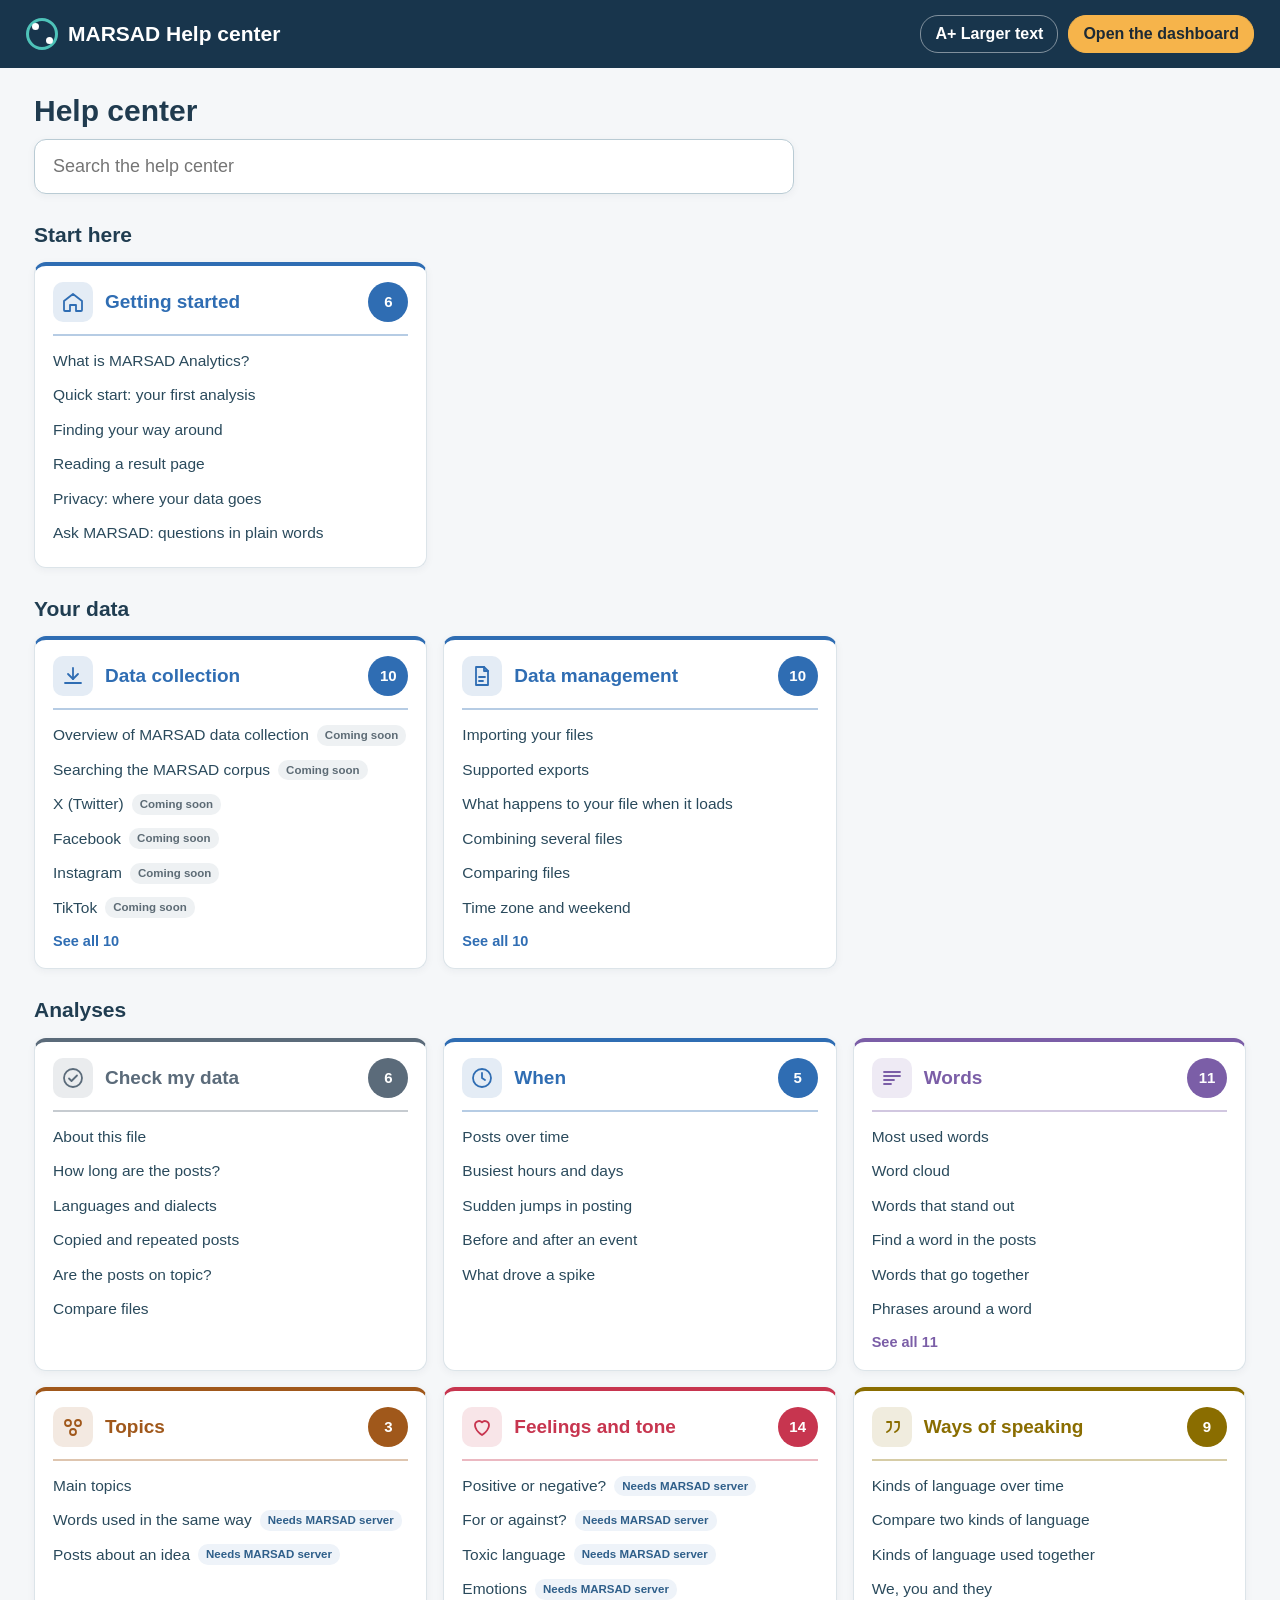
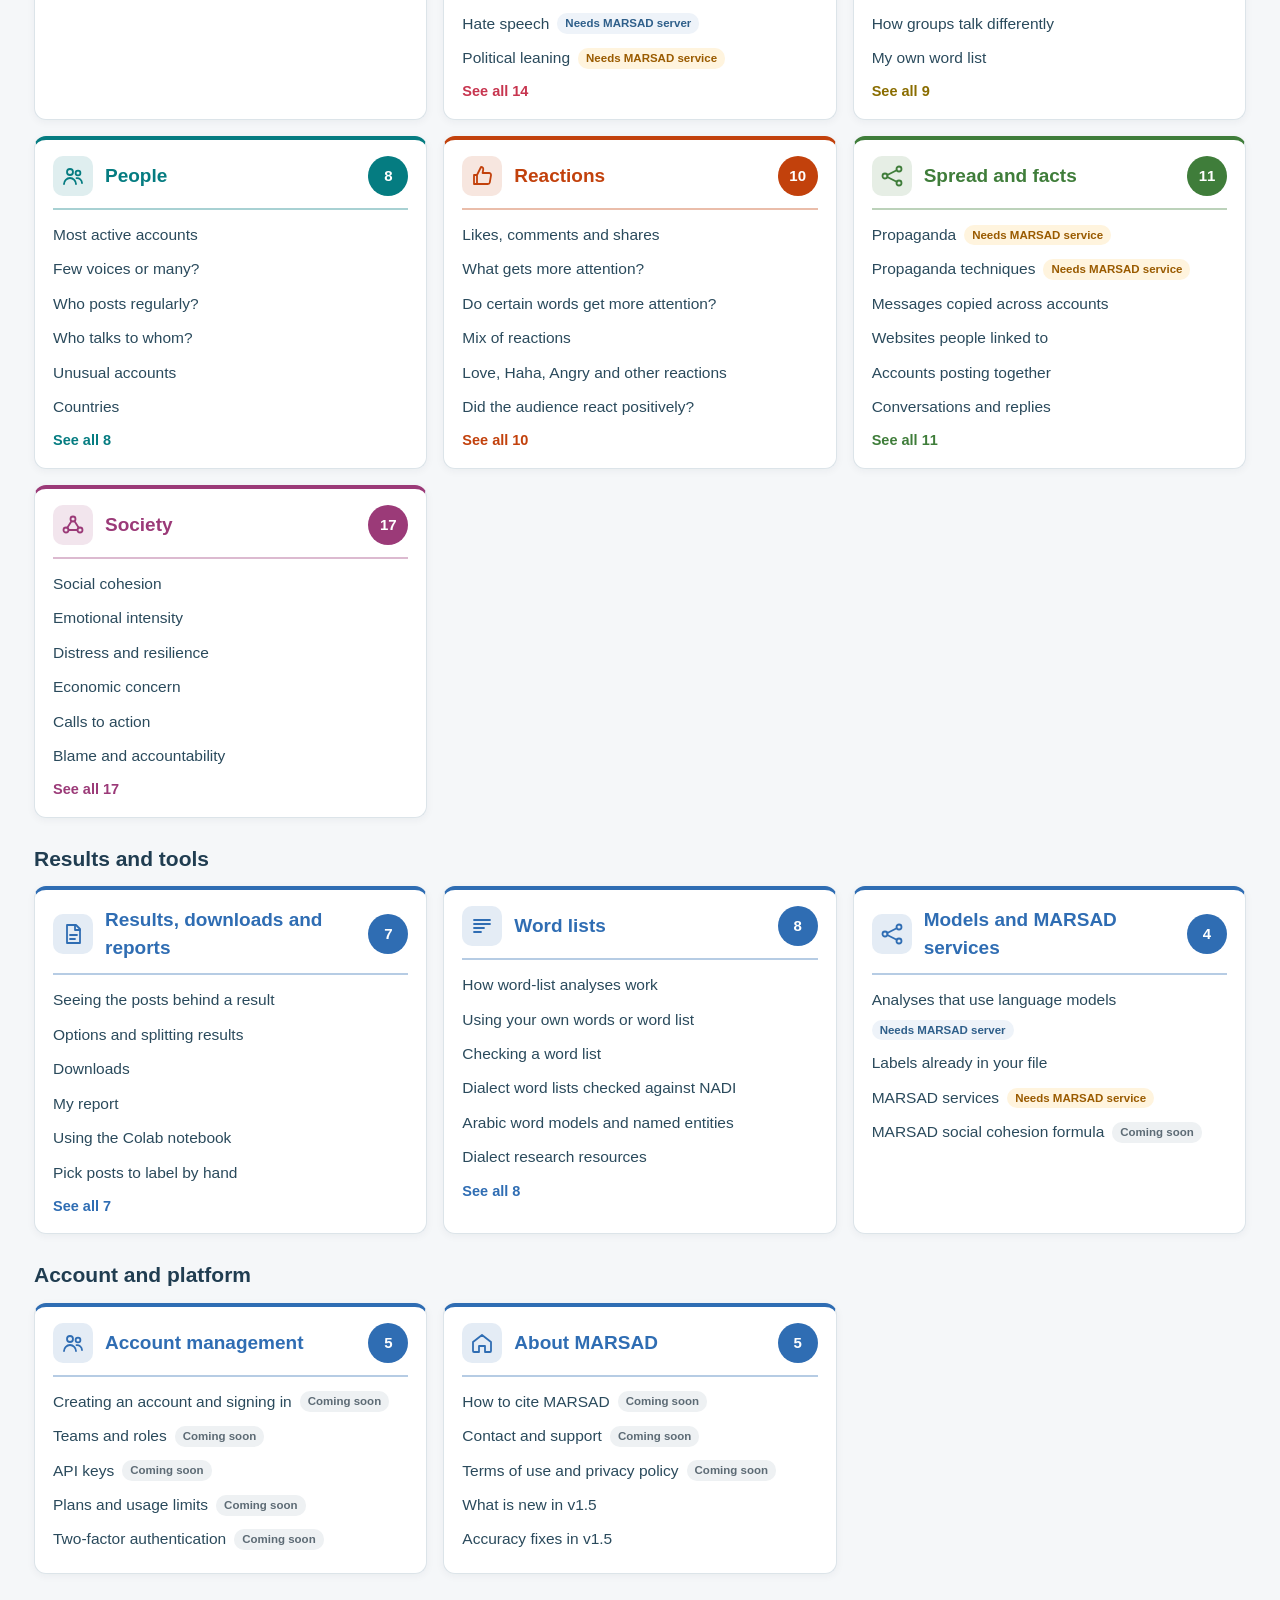
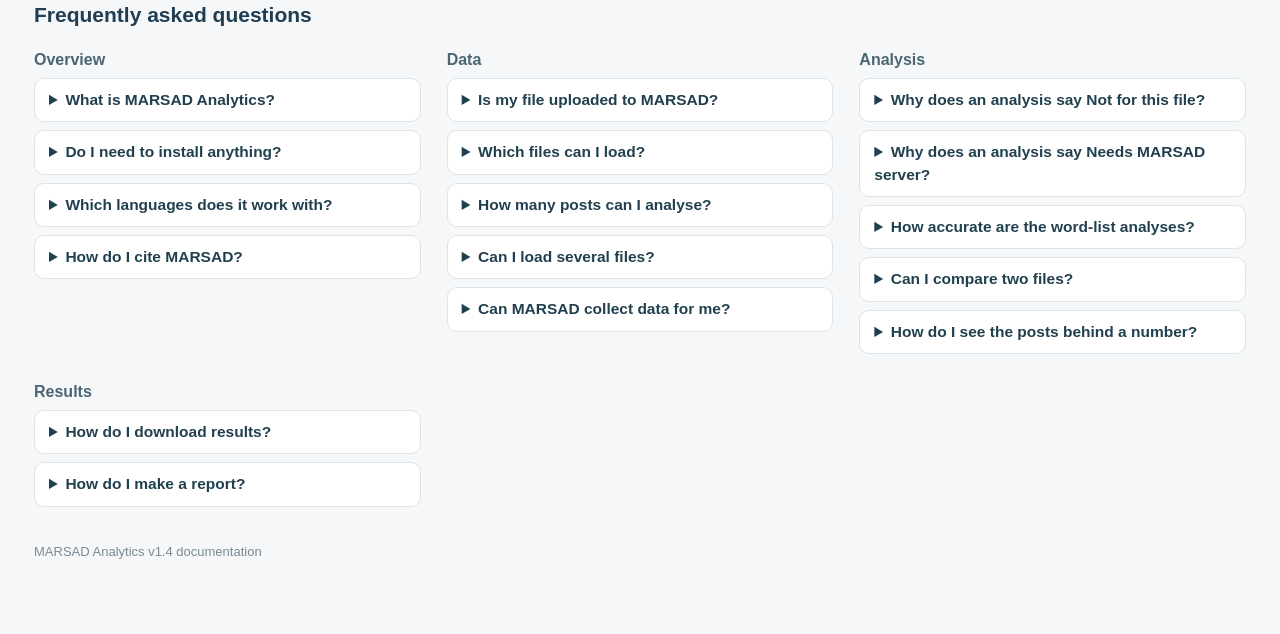
==== commit 70652732: "Add files via upload" ====
--- a/docs.html
+++ b/docs.html
@@ -197,7 +197,7 @@
 </script>
 <script>
 "use strict";
-const DATA = {"version": "1.4", "groups": [{"id": "start", "title": "Start here"}, {"id": "data", "title": "Your data"}, {"id": "analyses", "title": "Analyses"}, {"id": "tools", "title": "Results and tools"}, {"id": "account", "title": "Account and platform"}], "categories": [{"id": "getting-started", "group": "start", "title": "Getting started", "icon": "home", "intro": "What the tool does and how to run your first analysis.", "count": 5, "ready": 5}, {"id": "data-collection", "group": "data", "title": "Data collection", "icon": "download", "intro": "Collecting posts with MARSAD from social media platforms.", "count": 10, "ready": 0}, {"id": "data-management", "group": "data", "title": "Data management", "icon": "file", "intro": "Loading, cleaning, combining and comparing files.", "count": 10, "ready": 8}, {"id": "an-data", "group": "analyses", "title": "Check my data", "icon": "check", "intro": "Is my file complete and clean?", "count": 6, "ready": 6}, {"id": "an-time", "group": "analyses", "title": "When", "icon": "clock", "intro": "When did people post?", "count": 4, "ready": 4}, {"id": "an-words", "group": "analyses", "title": "Words", "icon": "text", "intro": "What words did people use?", "count": 9, "ready": 9}, {"id": "an-topics", "group": "analyses", "title": "Topics", "icon": "topics", "intro": "What were people talking about?", "count": 3, "ready": 1}, {"id": "an-feelings", "group": "analyses", "title": "Feelings and tone", "icon": "heart", "intro": "How did people feel, and how did they talk?", "count": 9, "ready": 0}, {"id": "an-framing", "group": "analyses", "title": "Ways of speaking", "icon": "quote", "intro": "How was the message framed?", "count": 6, "ready": 6}, {"id": "an-people", "group": "analyses", "title": "People", "icon": "people", "intro": "Who was posting, and who talks to whom?", "count": 8, "ready": 8}, {"id": "an-reactions", "group": "analyses", "title": "Reactions", "icon": "react", "intro": "How did people respond?", "count": 10, "ready": 10}, {"id": "an-spread", "group": "analyses", "title": "Spread and facts", "icon": "spread", "intro": "How did messages spread, and are they true?", "count": 11, "ready": 6}, {"id": "an-society", "group": "analyses", "title": "Society", "icon": "society", "intro": "What does it say about society?", "count": 17, "ready": 17}, {"id": "results", "group": "tools", "title": "Results, downloads and reports", "icon": "report", "intro": "Reading results, seeing the posts behind them, downloads and reports.", "count": 7, "ready": 7}, {"id": "word-lists", "group": "tools", "title": "Word lists", "icon": "text", "intro": "How word-list analyses work, and how to check or add a list.", "count": 4, "ready": 4}, {"id": "models", "group": "tools", "title": "Models and MARSAD services", "icon": "spread", "intro": "Analyses that use language models or MARSAD services.", "count": 4, "ready": 1}, {"id": "account", "group": "account", "title": "Account management", "icon": "people", "intro": "Signing in, teams, API keys and plans.", "count": 5, "ready": 0}, {"id": "about", "group": "account", "title": "About MARSAD", "icon": "home", "intro": "Citing MARSAD, contact, terms and what changed.", "count": 4, "ready": 1}], "articles": [{"cat": "getting-started", "slug": "what-is-marsad-analytics", "title": "What is MARSAD Analytics?", "status": "ready", "summary": "What the tool does, what it reads, and where it runs.", "html": "<p>MARSAD Analytics turns a file of social media posts into charts, tables and short findings. It is part of the MARSAD Observatory for Arabic social media analysis and works with Arabic, English and many other languages.<\/p>\n<p>You load an export (CrowdTangle, Meltwater, Meta Content Library, X, Reddit through Communalytic, or any table with a text column). The tool checks what the file contains and shows which analyses can run on it. There are 82 analyses in ten sections: Check my data, When, Words, Topics, Feelings and tone, Ways of speaking, People, Reactions, Spread and facts, and Society.<\/p>\n<p>Three ways to use it:<\/p>\n<div class='tw'><table><thead><tr><th>Where<\/th><th>For<\/th><th>Limits<\/th><\/tr><\/thead><tbody><tr><td>Web dashboard<\/td><td>Most users. Nothing to install.<\/td><td>About 50,000 posts per session; language models do not run in the browser<\/td><\/tr><tr><td>Colab notebook<\/td><td>Larger files and the language models (sentiment, emotion, toxicity, dialect)<\/td><td>Needs a Google account<\/td><\/tr><tr><td>MARSAD server<\/td><td>Searching the MARSAD corpus<\/td><td>Coming later: see <a href=\"#\" data-doc=\"corpus-search\">Searching the MARSAD corpus<\/a><\/td><\/tr><\/tbody><\/table><\/div>\n<p>All three run the same code, so the same file gives the same numbers everywhere.<\/p>"}, {"cat": "getting-started", "slug": "quick-start", "title": "Quick start: your first analysis", "status": "ready", "summary": "Load a file and read your first result in seven steps.", "html": "<ol><li>Open the dashboard and wait until the status at the top right shows <b>Ready<\/b>. The first visit takes up to a minute.<\/li><li>Drop your file on the box, or click it to choose a file. To try the tool first, click one of the <b>Practice files<\/b>.<\/li><li>Choose your time zone and weekend, then click <b>Analyse<\/b>.<\/li><li>The <b>Overview<\/b> shows the number of posts and accounts, the main language, the dates, posts over time, the most used words and how concentrated the voices are.<\/li><li>Pick a section from the menu on the left, for example <b>Society<\/b>. Each tile is one analysis. <b>Ready<\/b> means it can run on your file.<\/li><li>Click a tile. The result shows key numbers, a chart and a table. Click any bar or point to read the posts behind it.<\/li><li>Click <b>+ Report<\/b> to keep a result, then open <b>My report<\/b> to download all kept results as one page.<\/li><\/ol>\n<p>Hover the small <b>i<\/b> next to any title, number or column for an explanation in plain words.<\/p>"}, {"cat": "getting-started", "slug": "finding-your-way", "title": "Finding your way around", "status": "ready", "summary": "Menu, colours, the You are here trail, Previous and Next, larger text.", "html": "<ul><li><b>Menu.<\/b> The left menu lists the ten sections. The number beside each (for example 6/8) is how many of its<\/li><\/ul>\n<p>analyses can run on your file. On a phone the menu becomes a row of buttons at the top.<\/p>\n<ul><li><b>Colours.<\/b> Each section has its own colour. The same colour marks its menu icon, its tiles, its page header and<\/li><\/ul>\n<p>the label above each analysis title, so you always know which section you are in.<\/p>\n<ul><li><b>You are here.<\/b> At the top of every page a trail such as Overview › Society › Moral values shows where you are.<\/li><\/ul>\n<p>Click any part of the trail, or the <b>Back<\/b> button, to go up.<\/p>\n<ul><li><b>Previous and Next.<\/b> At the bottom of each analysis, buttons take you to the previous or next analysis in the<\/li><\/ul>\n<p>same section, with your position (for example 9 of 17).<\/p>\n<ul><li><b>All analyses.<\/b> Lists every analysis with a search box.<\/li><li><b>Help.<\/b> The i marks open short help. This Help center has the full guide for every analysis.<\/li><li><b>Larger text.<\/b> The <b>A+ Larger text<\/b> button in the top bar makes all text larger. The page remembers it.<\/li><li><b>Your file.<\/b> The amber button at the top shows the file you are working on. Click it to add or change files.<\/li><\/ul>"}, {"cat": "getting-started", "slug": "reading-a-result", "title": "Reading a result page", "status": "ready", "summary": "Key numbers, chart and table, notes, options, downloads.", "html": "<p>Every analysis page has the same parts, from top to bottom:<\/p>\n<div class='tw'><table><thead><tr><th>Part<\/th><th>What it is<\/th><\/tr><\/thead><tbody><tr><td>Section label and title<\/td><td>The section colour and name, then the analysis name. The i beside the title opens its full explanation<\/td><\/tr><tr><td>Key numbers<\/td><td>Up to six numbers. Hover the i on each for what it means<\/td><\/tr><tr><td>Chart / Table<\/td><td>Switch between the chart and the tables. Some analyses have extra charts, shown as more buttons<\/td><\/tr><tr><td>Notes<\/td><td>Limits of this result for this file, for example a small sample or a word list that is not validated<\/td><\/tr><tr><td>Options<\/td><td>Change the settings of the analysis, for example split the results by time or by account<\/td><\/tr><tr><td>Download<\/td><td>Excel, CSV, the chart as PNG or SVG, and for networks a file for Gephi<\/td><\/tr><tr><td>+ Report<\/td><td>Keeps the result for <a href=\"#\" data-doc=\"my-report\">My report<\/a><\/td><\/tr><\/tbody><\/table><\/div>\n<p>Click a bar, point, word or table row to see <a href=\"#\" data-doc=\"posts-behind-results\">the posts behind it<\/a>.<\/p>"}, {"cat": "getting-started", "slug": "privacy", "title": "Privacy: where your data goes", "status": "ready", "summary": "Files stay in your browser; check provider terms and ethics approval.", "html": "<p>In the web dashboard your file is read and analysed <b>inside your browser<\/b>. It is not uploaded to MARSAD or to any other server. When you close the page, the data is gone.<\/p>\n<ul><li>Downloads and reports are saved to your own computer.<\/li><li>The Colab notebook runs in your Google account, under Google's terms.<\/li><li>Before analysing data from Meta Content Library, Meltwater or other providers, check their terms of use and your<\/li><\/ul>\n<p>institution's ethics approval.<\/p>\n<ul><li>Results about stress, wellbeing or health talk are for groups and periods, never judgments about one person.<\/li><\/ul>"}, {"cat": "data-collection", "slug": "data-collection-overview", "title": "Overview of MARSAD data collection", "status": "placeholder", "summary": "What exists now, and the collectors that will follow.", "html": "<p>MARSAD collects public posts about Arabic social media topics into the MARSAD corpus (more than 1.6 billion posts). Collection tools for users are not part of MARSAD Analytics v1.4 yet.<\/p>\n<p><b>What you can do now:<\/b> export posts from a tool you already use (Meltwater, CrowdTangle archives, Meta Content Library, Communalytic for Reddit, or a platform's own export) and load the file. See <a href=\"#\" data-doc=\"importing-files\">Importing your files<\/a> and <a href=\"#\" data-doc=\"supported-exports\">Supported exports<\/a>.<\/p>\n<h2>Coming later<\/h2>\n<ul><li><a href=\"#\" data-doc=\"corpus-search\">Searching the MARSAD corpus<\/a><\/li><li>Collectors for each platform (pages below)<\/li><\/ul>"}, {"cat": "data-collection", "slug": "corpus-search", "title": "Searching the MARSAD corpus", "status": "placeholder", "summary": "Choosing dates, keywords, platforms, languages and countries", "html": "<p>This page is a placeholder. The feature is not part of MARSAD Analytics v1.4 yet.<\/p>\n<h2>What this page will cover<\/h2>\n<ul><li>Choosing dates, keywords, platforms, languages and countries<\/li><li>How keyword search works (whole words, Arabic spelling variants)<\/li><li>Sampling: large searches are analysed on a random sample of up to 500,000 posts; daily counts stay exact<\/li><li>Who can search the corpus, and limits per user<\/li><\/ul>\n<div class='note'>Written by the MARSAD team when the feature is released.<\/div>"}, {"cat": "data-collection", "slug": "collect-x", "title": "X (Twitter)", "status": "placeholder", "summary": "Collecting X (Twitter) posts with MARSAD.", "html": "<p>This page is a placeholder. The feature is not part of MARSAD Analytics v1.4 yet.<\/p>\n<h2>What this page will cover<\/h2>\n<ul><li>What X (Twitter) data MARSAD can collect (posts, replies, engagement, accounts)<\/li><li>How to start, stop and schedule a collector<\/li><li>Limits set by the platform and by MARSAD<\/li><li>Platform terms and ethics<\/li><\/ul>\n<div class='note'>Written by the MARSAD team when the feature is released.<\/div>"}, {"cat": "data-collection", "slug": "collect-facebook", "title": "Facebook", "status": "placeholder", "summary": "Collecting Facebook posts with MARSAD.", "html": "<p>This page is a placeholder. The feature is not part of MARSAD Analytics v1.4 yet.<\/p>\n<h2>What this page will cover<\/h2>\n<ul><li>What Facebook data MARSAD can collect (posts, replies, engagement, accounts)<\/li><li>How to start, stop and schedule a collector<\/li><li>Limits set by the platform and by MARSAD<\/li><li>Platform terms and ethics<\/li><\/ul>\n<div class='note'>Written by the MARSAD team when the feature is released.<\/div>"}, {"cat": "data-collection", "slug": "collect-instagram", "title": "Instagram", "status": "placeholder", "summary": "Collecting Instagram posts with MARSAD.", "html": "<p>This page is a placeholder. The feature is not part of MARSAD Analytics v1.4 yet.<\/p>\n<h2>What this page will cover<\/h2>\n<ul><li>What Instagram data MARSAD can collect (posts, replies, engagement, accounts)<\/li><li>How to start, stop and schedule a collector<\/li><li>Limits set by the platform and by MARSAD<\/li><li>Platform terms and ethics<\/li><\/ul>\n<div class='note'>Written by the MARSAD team when the feature is released.<\/div>"}, {"cat": "data-collection", "slug": "collect-tiktok", "title": "TikTok", "status": "placeholder", "summary": "Collecting TikTok posts with MARSAD.", "html": "<p>This page is a placeholder. The feature is not part of MARSAD Analytics v1.4 yet.<\/p>\n<h2>What this page will cover<\/h2>\n<ul><li>What TikTok data MARSAD can collect (posts, replies, engagement, accounts)<\/li><li>How to start, stop and schedule a collector<\/li><li>Limits set by the platform and by MARSAD<\/li><li>Platform terms and ethics<\/li><\/ul>\n<div class='note'>Written by the MARSAD team when the feature is released.<\/div>"}, {"cat": "data-collection", "slug": "collect-youtube", "title": "YouTube", "status": "placeholder", "summary": "Collecting YouTube posts with MARSAD.", "html": "<p>This page is a placeholder. The feature is not part of MARSAD Analytics v1.4 yet.<\/p>\n<h2>What this page will cover<\/h2>\n<ul><li>What YouTube data MARSAD can collect (posts, replies, engagement, accounts)<\/li><li>How to start, stop and schedule a collector<\/li><li>Limits set by the platform and by MARSAD<\/li><li>Platform terms and ethics<\/li><\/ul>\n<div class='note'>Written by the MARSAD team when the feature is released.<\/div>"}, {"cat": "data-collection", "slug": "collect-telegram", "title": "Telegram", "status": "placeholder", "summary": "Collecting Telegram posts with MARSAD.", "html": "<p>This page is a placeholder. The feature is not part of MARSAD Analytics v1.4 yet.<\/p>\n<h2>What this page will cover<\/h2>\n<ul><li>What Telegram data MARSAD can collect (posts, replies, engagement, accounts)<\/li><li>How to start, stop and schedule a collector<\/li><li>Limits set by the platform and by MARSAD<\/li><li>Platform terms and ethics<\/li><\/ul>\n<div class='note'>Written by the MARSAD team when the feature is released.<\/div>"}, {"cat": "data-collection", "slug": "collect-reddit", "title": "Reddit", "status": "placeholder", "summary": "Collecting Reddit posts with MARSAD.", "html": "<p>This page is a placeholder. The feature is not part of MARSAD Analytics v1.4 yet.<\/p>\n<h2>What this page will cover<\/h2>\n<ul><li>What Reddit data MARSAD can collect (posts, replies, engagement, accounts)<\/li><li>How to start, stop and schedule a collector<\/li><li>Limits set by the platform and by MARSAD<\/li><li>Platform terms and ethics<\/li><\/ul>\n<div class='note'>Written by the MARSAD team when the feature is released.<\/div>"}, {"cat": "data-collection", "slug": "collect-news", "title": "News websites", "status": "placeholder", "summary": "Collecting News websites posts with MARSAD.", "html": "<p>This page is a placeholder. The feature is not part of MARSAD Analytics v1.4 yet.<\/p>\n<h2>What this page will cover<\/h2>\n<ul><li>What News websites data MARSAD can collect (posts, replies, engagement, accounts)<\/li><li>How to start, stop and schedule a collector<\/li><li>Limits set by the platform and by MARSAD<\/li><li>Platform terms and ethics<\/li><\/ul>\n<div class='note'>Written by the MARSAD team when the feature is released.<\/div>"}, {"cat": "data-management", "slug": "importing-files", "title": "Importing your files", "status": "ready", "summary": "File types, the one column you need, and size.", "html": "<p>Drop one or more files on the box on the start page, or click it to choose them.<\/p>\n<div class='tw'><table><thead><tr><th>File type<\/th><th>Extensions<\/th><\/tr><\/thead><tbody><tr><td>Comma or tab separated<\/td><td>.csv, .tsv, .txt<\/td><\/tr><tr><td>Excel<\/td><td>.xlsx, .xls<\/td><\/tr><tr><td>JSON<\/td><td>.json, .jsonl, .ndjson<\/td><\/tr><\/tbody><\/table><\/div>\n<ul><li>The only column the tool needs is the <b>text<\/b> of each post. Dates, accounts, likes and other columns switch on<\/li><\/ul>\n<p>more analyses: see <a href=\"#\" data-doc=\"columns-guide\">Which columns unlock which analyses<\/a>.<\/p>\n<ul><li>The tool recognises the export format by its columns: see <a href=\"#\" data-doc=\"supported-exports\">Supported exports<\/a>.<\/li><li>Up to about 50,000 posts in total work well in the browser. For more, see <a href=\"#\" data-doc=\"large-datasets\">Large datasets<\/a>.<\/li><li>To add a file later, click the amber <b>Change or add files<\/b> button at the top.<\/li><\/ul>"}, {"cat": "data-management", "slug": "supported-exports", "title": "Supported exports", "status": "ready", "summary": "Meta Content Library, CrowdTangle, Meltwater, Communalytic and any table.", "html": "<div class='tw'><table><thead><tr><th>Source<\/th><th>How it is recognised<\/th><th>Notes<\/th><\/tr><\/thead><tbody><tr><td>Meta Content Library<\/td><td>Its column names (at least three)<\/td><td>Facebook and Instagram; reactions, views, owner type, country of the page admin<\/td><\/tr><tr><td>CrowdTangle (archives)<\/td><td>Its column names<\/td><td>Facebook reactions, page category, followers, overperforming score, video data<\/td><\/tr><tr><td>Meltwater<\/td><td>Its column names<\/td><td>Many platforms in one file (X, Facebook, Instagram, Reddit, YouTube, TikTok, news); reach; Meltwater's own sentiment<\/td><\/tr><tr><td>Reddit through Communalytic<\/td><td>Generic table<\/td><td>Title and body are joined into one text; reply ids give threads and networks<\/td><\/tr><tr><td>X and any other table<\/td><td>Generic table<\/td><td>Columns are matched by name: text, message, content, body, tweet, caption...; created_at, date, timestamp...<\/td><\/tr><\/tbody><\/table><\/div>\n<p>If a generic file is not read as expected, rename the text column to <b>text<\/b> and the date column to <b>created_at<\/b>.<\/p>"}, {"cat": "data-management", "slug": "cleaning", "title": "What happens to your file when it loads", "status": "ready", "summary": "What is removed, what is never changed, and how dates are handled.", "html": "<p>Before any analysis, each file is cleaned. Nothing in your original file changes.<\/p>\n<ul><li><b>Removed:<\/b> rows with no text, posts marked deleted or withheld, and exact duplicate rows.<\/li><li><b>Kept as is:<\/b> engagement numbers are never changed or filled in. A column the file does not have is left out,<\/li><\/ul>\n<p>so the tool can say Not for this file instead of showing zeros.<\/p>\n<ul><li><b>Dates<\/b> are converted to the time zone you chose. See <a href=\"#\" data-doc=\"time-zone-weekend\">Time zone and weekend<\/a>.<\/li><li><b>Arabic text<\/b> is normalised for matching only (alef forms, ta marbuta, diacritics, stretched letters). Posts are<\/li><\/ul>\n<p>always shown as written.<\/p>\n<ul><li><b>File details<\/b> (button on the Overview) lists what was found and what was removed.<\/li><\/ul>"}, {"cat": "data-management", "slug": "combining-files", "title": "Combining several files", "status": "ready", "summary": "One dataset from many files, with repeated posts counted once.", "html": "<p>Load several files at once, or add a file to the ones already loaded with <b>Change or add files<\/b>. With two or more files, choose <b>Combine into one dataset<\/b>.<\/p>\n<ul><li>All posts are analysed together.<\/li><li>A post found in more than one file (same post id, or same text, account and time) is <b>counted once<\/b>. The<\/li><\/ul>\n<p>Overview says how many repeated posts were removed.<\/p>\n<ul><li>Every post keeps the name of its file, so any analysis can still be split by file with **Options › Split the<\/li><\/ul>\n<p>results by › dataset**.<\/p>\n<ul><li>Each file has a <b>Name in charts<\/b> box. Files with the same name form one group, for example three monthly<\/li><\/ul>\n<p>exports all named 2025.<\/p>\n<p>Typical use: several exports of the same search (one per month or per keyword) that you want as one dataset.<\/p>"}, {"cat": "data-management", "slug": "comparing-files", "title": "Comparing files", "status": "ready", "summary": "Results side by side, file by file.", "html": "<p>With two or more files, choose <b>Compare the files<\/b>. Each file keeps all its posts, even posts that are also in another file, because each file is its own sample.<\/p>\n<ul><li><b>39 analyses split by file automatically<\/b>: the chart shows one line or bar per file. The button **Show all files<\/li><\/ul>\n<p>together** switches the split off.<\/p>\n<ul><li><b>The other analyses<\/b> (for example top accounts, networks, copied posts) look at one set of posts at a time.<\/li><\/ul>\n<p>Buttons let you choose All files or one file, and a table gives the <b>key numbers for each file<\/b> side by side.<\/p>\n<ul><li>Clicking a chart shows posts from the file on screen only.<\/li><li><a href=\"#\" data-app=\"DATA-6\">Compare files<\/a> gives a detailed comparison: size, accounts, dates, engagement and word lists.<\/li><\/ul>\n<p><b>Good practice<\/b><\/p>\n<ul><li>Compare 2 to 6 groups. Charts with more are hard to read; give files the same name to group them.<\/li><li>Files from different platforms count likes, shares and reach differently. Compare shares (%) rather than<\/li><\/ul>\n<p>engagement numbers. The page warns you when platforms differ.<\/p>\n<ul><li>Different date ranges or search terms make files differ for reasons that have nothing to do with the topic. Note<\/li><\/ul>\n<p>how each file was collected.<\/p>"}, {"cat": "data-management", "slug": "time-zone-weekend", "title": "Time zone and weekend", "status": "ready", "summary": "Why the time zone changes your hourly results.", "html": "<p>Choose these on the start page before clicking Analyse.<\/p>\n<ul><li><b>Time zone.<\/b> All dates and hours are shown in this time zone (Qatar by default). Busiest hours and day-by-day<\/li><\/ul>\n<p>counts depend on it.<\/p>\n<ul><li><b>Weekend.<\/b> Auto, Friday-Saturday or Saturday-Sunday. Used when results compare weekdays with the weekend.<\/li><\/ul>"}, {"cat": "data-management", "slug": "columns-guide", "title": "Which columns unlock which analyses", "status": "ready", "summary": "Each column and the analyses it switches on.", "html": "<div class='tw'><table><thead><tr><th>Column in your file<\/th><th>Switches on<\/th><\/tr><\/thead><tbody><tr><td>Text<\/td><td>Words, topics, ways of speaking, Society, emoji<\/td><\/tr><tr><td>Date and time<\/td><td>The When section, before and after an event, results over time<\/td><\/tr><tr><td>Account name, post id<\/td><td>The People section, copied posts, repeated posts across files<\/td><\/tr><tr><td>Likes, comments, shares or a total; reach; views<\/td><td>The Reactions section and attention in other analyses<\/td><\/tr><tr><td>Facebook reactions (Love, Haha, Angry...)<\/td><td>Mix of reactions, audience agreement<\/td><\/tr><tr><td>Reply or quote ids (mentions come from the text)<\/td><td>Who talks to whom, parts of Social cohesion<\/td><\/tr><tr><td>Platform, country, language, source, page category<\/td><td>Splitting results by these groups<\/td><\/tr><tr><td>Model labels (label_sentiment, label_toxicity, dialect...)<\/td><td>The model-based analyses, without running a model. See <a href=\"#\" data-doc=\"labels-in-your-file\">Labels already in your file<\/a><\/td><\/tr><\/tbody><\/table><\/div>\n<p>An analysis that cannot run says <b>Not for this file<\/b> and names what is missing.<\/p>"}, {"cat": "data-management", "slug": "large-datasets", "title": "Large datasets", "status": "ready", "summary": "What size works where.", "html": "<ul><li><b>Web dashboard:<\/b> about 50,000 posts in total. Above that the page gets slow, and some analyses (copied posts,<\/li><\/ul>\n<p>topics, networks) take minutes.<\/p>\n<ul><li><b>Colab notebook:<\/b> hundreds of thousands of posts, depending on the Colab machine. See<\/li><\/ul>\n<p><a href=\"#\" data-doc=\"colab-notebook\">Using the Colab notebook<\/a>.<\/p>\n<ul><li><b>MARSAD server:<\/b> corpus searches with sampling. Coming later: see <a href=\"#\" data-doc=\"corpus-search\">Searching the MARSAD corpus<\/a>.<\/li><\/ul>"}, {"cat": "data-management", "slug": "saved-datasets", "title": "Saved datasets and folders", "status": "placeholder", "summary": "Saving a dataset to your MARSAD account", "html": "<p>This page is a placeholder. The feature is not part of MARSAD Analytics v1.4 yet.<\/p>\n<h2>What this page will cover<\/h2>\n<ul><li>Saving a dataset to your MARSAD account<\/li><li>Folders for projects<\/li><li>How long datasets are kept<\/li><\/ul>\n<div class='note'>Written by the MARSAD team when the feature is released.<\/div>"}, {"cat": "data-management", "slug": "sharing-datasets", "title": "Sharing datasets with your team", "status": "placeholder", "summary": "Sharing a dataset or a report with collaborators", "html": "<p>This page is a placeholder. The feature is not part of MARSAD Analytics v1.4 yet.<\/p>\n<h2>What this page will cover<\/h2>\n<ul><li>Sharing a dataset or a report with collaborators<\/li><li>Read and edit rights<\/li><li>Sharing rules for licensed data<\/li><\/ul>\n<div class='note'>Written by the MARSAD team when the feature is released.<\/div>"}, {"cat": "results", "slug": "posts-behind-results", "title": "Seeing the posts behind a result", "status": "ready", "summary": "Click anything to read the posts behind it.", "html": "<p>Every bar, point, word, bubble and table row can be clicked. A window lists the posts behind it, most engaging first, with the matched words highlighted. Arabic posts are shown right to left.<\/p>\n<ul><li>The title of the window gives the number of matching posts.<\/li><li><b>open<\/b> beside a post opens it on the platform when the file has its link.<\/li><li>Reading the posts is the best check of any result, above all for word-list and model results.<\/li><\/ul>"}, {"cat": "results", "slug": "options-and-splitting", "title": "Options and splitting results", "status": "ready", "summary": "Change settings and split results by time or group.", "html": "<p><b>Options<\/b> on an analysis page changes its settings. Click <b>Update<\/b> to run it again.<\/p>\n<ul><li><b>Split the results by<\/b> shows the result over time or for each group: account, source, country, page type,<\/li><\/ul>\n<p>language, file (dataset), script, post type, dialect or topic, when the file has them.<\/p>\n<ul><li>Some analyses need input, for example the words to track or the date of an event. Their options are open when the<\/li><\/ul>\n<p>page loads.<\/p>\n<ul><li>The i beside each option explains it.<\/li><\/ul>"}, {"cat": "results", "slug": "downloads", "title": "Downloads", "status": "ready", "summary": "Excel, CSV, PNG, SVG and network files.", "html": "<p><b>Download<\/b> on an analysis page offers:<\/p>\n<div class='tw'><table><thead><tr><th>Format<\/th><th>Contains<\/th><\/tr><\/thead><tbody><tr><td>Excel<\/td><td>All tables of the result, one sheet each<\/td><\/tr><tr><td>CSV (zip)<\/td><td>All tables as CSV files<\/td><\/tr><tr><td>Chart as PNG / SVG<\/td><td>The chart on screen, for slides (PNG) or papers (SVG)<\/td><\/tr><tr><td>Network for Gephi<\/td><td>Who talks to whom as a GraphML file<\/td><\/tr><tr><td>Network explorer page<\/td><td>An interactive network that opens in any browser<\/td><\/tr><\/tbody><\/table><\/div>\n<p>Arabic text opens correctly in Excel from the Excel download. CSV files are saved as UTF-8.<\/p>"}, {"cat": "results", "slug": "my-report", "title": "My report", "status": "ready", "summary": "Keep results and download them as one page.", "html": "<ol><li>On any analysis, click <b>+ Report<\/b>. The button changes to <b>In report<\/b>.<\/li><li>Open <b>My report<\/b> from the menu to see the list. Remove anything you do not need.<\/li><li>Click <b>Download report<\/b>. You get one web page with every kept result: charts that stay interactive, key numbers, tables and notes. It opens offline in any browser and can be shared by email.<\/li><\/ol>\n<p>The report uses the options each analysis had when you added it.<\/p>"}, {"cat": "results", "slug": "colab-notebook", "title": "Using the Colab notebook", "status": "ready", "summary": "Larger files, language models, PDF and LaTeX exports.", "html": "<p>The notebook runs the same analyses in Google Colab, for larger files and the language models.<\/p>\n<ol><li>Open MARSAD_Analytics.ipynb in Google Colab.<\/li><li>Run <b>1. Install<\/b> (once per session).<\/li><li>Run <b>2. Upload files<\/b> and choose your files, or connect Google Drive.<\/li><li>Run <b>3. Open the dashboard<\/b>. The dashboard in the notebook has the same analyses, plus model enrichment (sentiment, emotion, toxicity, dialect) and exports as PDF and LaTeX.<\/li><li>Optional: <b>4. Scripted use<\/b> runs analyses from code; <b>5. Validate a lexicon<\/b> checks a word list.<\/li><\/ol>"}, {"cat": "word-lists", "slug": "how-word-lists-work", "title": "How word-list analyses work", "status": "ready", "summary": "Whole-word matching, Arabic forms, negation and opposite phrases.", "html": "<p>Many analyses count posts that use words from a list, for example a list of trust words or of economic worries.<\/p>\n<ul><li><b>Whole words only.<\/b> A word inside a longer word does not count.<\/li><li><b>Arabic forms.<\/b> Spelling variants are matched (أ إ آ ا, ة ه, ى ي), and common prefixes (و، ف، ب، ل، ال) and<\/li><\/ul>\n<p>endings (ها، هم، ات، ون...) are allowed on words of four letters or more.<\/p>\n<ul><li><b>Negation.<\/b> For some lists a word right after a negation does not count: مش مبسوط is not counted as happy,<\/li><\/ul>\n<p>not fair is not counted as fair.<\/p>\n<ul><li><b>Opposite phrases win.<\/b> فقدنا الثقة (we lost trust) counts as distrust only, not also as trust.<\/li><li><b>Shares.<\/b> Results give the share of posts with at least one match and the matches per 1,000 words.<\/li><\/ul>\n<p>Word lists find words, not meaning. Sarcasm, quotes and reported speech are counted like any other use. Always read some posts behind a result: see <a href=\"#\" data-doc=\"checking-word-lists\">Checking a word list<\/a>.<\/p>"}, {"cat": "word-lists", "slug": "own-word-list", "title": "Using your own words or word list", "status": "ready", "summary": "Type your own words now; upload full lists in the notebook.", "html": "<ul><li><b>Track a few words:<\/b> in <a href=\"#\" data-app=\"FRAME-6\">My own word list<\/a> (Ways of speaking), type your words or phrases separated by commas.<\/li><li><b>A whole word list:<\/b> in the Colab notebook, load a CSV with columns term, category, lang. Each category becomes<\/li><\/ul>\n<p>a list available to every word-list analysis. An edited copy of a MARSAD list keeps its negation and opposite-phrase rules.<\/p>\n<ul><li>Uploading a word list in the web dashboard: coming later.<\/li><\/ul>"}, {"cat": "word-lists", "slug": "checking-word-lists", "title": "Checking a word list", "status": "ready", "summary": "Read 20 posts, compute precision, fix the words that misfire.", "html": "<p>Before reporting a word-list result, check its precision on your own data:<\/p>\n<ol><li>Open the analysis and click the bar of the list you want to check.<\/li><li>Read 20 posts and count how many really express the idea of the list.<\/li><li>Precision = correct posts / 20. Below 14 of 20, look at the words behind the wrong posts (Table view, top terms) and remove or replace them.<\/li><\/ol>\n<p>In the Colab notebook, <b>5. Validate a lexicon<\/b> samples matched posts for two annotators and computes precision with a confidence interval.<\/p>"}, {"cat": "models", "slug": "model-analyses", "title": "Analyses that use language models", "status": "server", "summary": "Sentiment, emotion, toxicity, hate speech, stance and dialect.", "html": "<p>Sentiment, emotions, toxicity, hate speech, stance, dialect and two of the topic methods use language models. These models are too large to run in a web browser.<\/p>\n<ul><li><b>Web dashboard:<\/b> these analyses show <b>Needs MARSAD server<\/b>. They run if your file already contains the labels:<\/li><\/ul>\n<p>see <a href=\"#\" data-doc=\"labels-in-your-file\">Labels already in your file<\/a>.<\/p>\n<ul><li><b>Colab notebook:<\/b> add the labels with the model enrichment step, then run the analyses.<\/li><li><b>MARSAD server:<\/b> coming later.<\/li><\/ul>\n<p>Each analysis page names the model, its languages and its known limits.<\/p>"}, {"cat": "models", "slug": "labels-in-your-file", "title": "Labels already in your file", "status": "ready", "summary": "Use labels from another tool without running a model.", "html": "<p>If your file already has model labels, the tool uses them and the matching analyses become Ready, even in the browser.<\/p>\n<div class='tw'><table><thead><tr><th>Column name<\/th><th>Used by<\/th><\/tr><\/thead><tbody><tr><td>label_sentiment (and score_sentiment)<\/td><td>Sentiment<\/td><\/tr><tr><td>label_emotion<\/td><td>Emotions<\/td><\/tr><tr><td>label_toxicity, toxicity scores<\/td><td>Toxicity<\/td><\/tr><tr><td>label_hate<\/td><td>Hate speech<\/td><\/tr><tr><td>label_stance<\/td><td>Stance<\/td><\/tr><tr><td>dialect<\/td><td>Languages and dialects<\/td><\/tr><tr><td>label_propaganda, label_checkworthiness, label_political_bias, label_fact<\/td><td>The MARSAD service analyses<\/td><\/tr><\/tbody><\/table><\/div>\n<p>The same naming works for any task: label_&lt;task&gt;, with score_&lt;task&gt; for the model's confidence.<\/p>"}, {"cat": "models", "slug": "marsad-services", "title": "MARSAD services", "status": "service", "summary": "Propaganda, political bias, claims and fact checks.", "html": "<p>Six analyses wait for MARSAD's own models: propaganda, propaganda techniques, political bias, checkworthy claims, claims and fact checks. In the dashboard they show <b>Needs MARSAD service<\/b> until the service is connected, and they run on files that already include their labels.<\/p>\n<p>Offensive language, hope speech and sarcasm are shown as <b>Planned<\/b>.<\/p>\n<div class='note'>Details of each service (model, languages, accuracy) will be added here when the services are connected.<\/div>"}, {"cat": "models", "slug": "cohesion-formula", "title": "MARSAD social cohesion formula", "status": "placeholder", "summary": "The official MARSAD formula for Social cohesion.", "html": "<p>This page is a placeholder. The feature is not part of MARSAD Analytics v1.4 yet.<\/p>\n<h2>What this page will cover<\/h2>\n<ul><li>The parts of the MARSAD social cohesion index and their weights<\/li><li>How it differs from the default (the average of the parts)<\/li><li>Validation and references<\/li><\/ul>\n<div class='note'>Written by the MARSAD team when the feature is released.<\/div>"}, {"cat": "account", "slug": "sign-in", "title": "Creating an account and signing in", "status": "placeholder", "summary": "Who can create an account", "html": "<p>This page is a placeholder. The feature is not part of MARSAD Analytics v1.4 yet.<\/p>\n<h2>What this page will cover<\/h2>\n<ul><li>Who can create an account<\/li><li>Signing in with your institution<\/li><li>Resetting your password<\/li><\/ul>\n<div class='note'>Written by the MARSAD team when the feature is released.<\/div>"}, {"cat": "account", "slug": "teams", "title": "Teams and roles", "status": "placeholder", "summary": "Creating a team", "html": "<p>This page is a placeholder. The feature is not part of MARSAD Analytics v1.4 yet.<\/p>\n<h2>What this page will cover<\/h2>\n<ul><li>Creating a team<\/li><li>Roles and rights<\/li><li>Shared folders and reports<\/li><\/ul>\n<div class='note'>Written by the MARSAD team when the feature is released.<\/div>"}, {"cat": "account", "slug": "api-keys", "title": "API keys", "status": "placeholder", "summary": "Creating and revoking keys", "html": "<p>This page is a placeholder. The feature is not part of MARSAD Analytics v1.4 yet.<\/p>\n<h2>What this page will cover<\/h2>\n<ul><li>Creating and revoking keys<\/li><li>What the MARSAD API offers<\/li><li>Limits per key<\/li><\/ul>\n<div class='note'>Written by the MARSAD team when the feature is released.<\/div>"}, {"cat": "account", "slug": "plans", "title": "Plans and usage limits", "status": "placeholder", "summary": "Free and research plans", "html": "<p>This page is a placeholder. The feature is not part of MARSAD Analytics v1.4 yet.<\/p>\n<h2>What this page will cover<\/h2>\n<ul><li>Free and research plans<\/li><li>Corpus search limits<\/li><li>Storage limits<\/li><\/ul>\n<div class='note'>Written by the MARSAD team when the feature is released.<\/div>"}, {"cat": "account", "slug": "two-factor", "title": "Two-factor authentication", "status": "placeholder", "summary": "Turning it on", "html": "<p>This page is a placeholder. The feature is not part of MARSAD Analytics v1.4 yet.<\/p>\n<h2>What this page will cover<\/h2>\n<ul><li>Turning it on<\/li><li>Recovery codes<\/li><\/ul>\n<div class='note'>Written by the MARSAD team when the feature is released.<\/div>"}, {"cat": "about", "slug": "how-to-cite", "title": "How to cite MARSAD", "status": "placeholder", "summary": "The reference to use in papers.", "html": "<p>This page is a placeholder. The feature is not part of MARSAD Analytics v1.4 yet.<\/p>\n<h2>What this page will cover<\/h2>\n<ul><li>The reference to cite for the tool<\/li><li>Citing a dataset from the MARSAD corpus<\/li><\/ul>\n<div class='note'>Written by the MARSAD team when the feature is released.<\/div>"}, {"cat": "about", "slug": "contact", "title": "Contact and support", "status": "placeholder", "summary": "How to report a problem", "html": "<p>This page is a placeholder. The feature is not part of MARSAD Analytics v1.4 yet.<\/p>\n<h2>What this page will cover<\/h2>\n<ul><li>How to report a problem<\/li><li>How to request an analysis or a word list<\/li><\/ul>\n<div class='note'>Written by the MARSAD team when the feature is released.<\/div>"}, {"cat": "about", "slug": "terms", "title": "Terms of use and privacy policy", "status": "placeholder", "summary": "Terms of use", "html": "<p>This page is a placeholder. The feature is not part of MARSAD Analytics v1.4 yet.<\/p>\n<h2>What this page will cover<\/h2>\n<ul><li>Terms of use<\/li><li>Privacy policy<\/li><li>Data provider terms<\/li><\/ul>\n<div class='note'>Written by the MARSAD team when the feature is released.<\/div>"}, {"cat": "about", "slug": "whats-new", "title": "What is new in v1.4", "status": "ready", "summary": "Society analyses, word lists, file comparison and navigation.", "html": "<div class='tw'><table><thead><tr><th>Area<\/th><th>Change<\/th><\/tr><\/thead><tbody><tr><td>Society<\/td><td>Ten new analyses: trust in institutions, moral values, wellbeing, stress and coping, certainty and self-focus, economic mood, boycotts and buying calls, health talk, misinformation signals, issue attention<\/td><\/tr><tr><td>Word lists<\/td><td>46 new Arabic and English lists (about 2,200 terms), with negation and opposite-phrase rules<\/td><\/tr><tr><td>Files<\/td><td>Combine or compare several files; a name per file; repeated posts across files counted once when combining<\/td><\/tr><tr><td>Navigation<\/td><td>You are here trail, section colours, Previous and Next, larger text, an amber file button<\/td><\/tr><tr><td>Help<\/td><td>i help with examples on every analysis, number and column; this Help center<\/td><\/tr><\/tbody><\/table><\/div>"}, {"cat": "word-lists", "slug": "society-word-lists", "title": "The Society word lists", "status": "ready", "summary": "Every list, its size and its rules.", "html": "<p>The Society analyses use these lists. Lists written for v1.4 are version 0.1 and not yet validated, so their results are exploratory. The full list of terms is in marsad_lexicons_society_v0.1.csv.<\/p>\n<div class='tw'><table><thead><tr><th>Analysis<\/th><th>List<\/th><th>Arabic terms<\/th><th>English terms<\/th><th>Negation rule<\/th><\/tr><\/thead><tbody><tr><td>Distress and resilience<\/td><td>Trauma and fear<\/td><td>29<\/td><td>17<\/td><td><\/td><\/tr><tr><td>Distress and resilience<\/td><td>Exhaustion<\/td><td>30<\/td><td>15<\/td><td><\/td><\/tr><tr><td>Distress and resilience<\/td><td>Shared grief<\/td><td>8<\/td><td>8<\/td><td><\/td><\/tr><tr><td>Distress and resilience<\/td><td>Steadfastness<\/td><td>29<\/td><td>11<\/td><td><\/td><\/tr><tr><td>Distress and resilience<\/td><td>Hope and resilience<\/td><td>12<\/td><td>14<\/td><td><\/td><\/tr><tr><td>Economic concern<\/td><td>Economic worries<\/td><td>27<\/td><td>15<\/td><td><\/td><\/tr><tr><td>Economic concern<\/td><td>Economic justice<\/td><td>8<\/td><td>10<\/td><td><\/td><\/tr><tr><td>Economic concern<\/td><td>Corruption<\/td><td>20<\/td><td>10<\/td><td><\/td><\/tr><tr><td>Calls to action<\/td><td>We can do it<\/td><td>24<\/td><td>12<\/td><td><\/td><\/tr><tr><td>Calls to action<\/td><td>Solutions<\/td><td>25<\/td><td>14<\/td><td><\/td><\/tr><tr><td>Calls to action<\/td><td>Share, join, act<\/td><td>37<\/td><td>17<\/td><td><\/td><\/tr><tr><td>Calls to action<\/td><td>Protest<\/td><td>15<\/td><td>8<\/td><td><\/td><\/tr><tr><td>Blame and accountability<\/td><td>Blame<\/td><td>45<\/td><td>17<\/td><td><\/td><\/tr><tr><td>Blame and accountability<\/td><td>Injustice<\/td><td>24<\/td><td>11<\/td><td><\/td><\/tr><tr><td>Blame and accountability<\/td><td>Accountability<\/td><td>8<\/td><td>11<\/td><td><\/td><\/tr><tr><td>Identity and belonging<\/td><td>Nation and homeland<\/td><td>32<\/td><td>13<\/td><td><\/td><\/tr><tr><td>Identity and belonging<\/td><td>Our people<\/td><td>40<\/td><td>14<\/td><td><\/td><\/tr><tr><td>Identity and belonging<\/td><td>We, us, our<\/td><td>21<\/td><td>8<\/td><td><\/td><\/tr><tr><td>Identity and belonging<\/td><td>Gender<\/td><td>18<\/td><td>13<\/td><td><\/td><\/tr><tr><td>Trust in institutions<\/td><td>Trust<\/td><td>35<\/td><td>23<\/td><td>yes<\/td><\/tr><tr><td>Trust in institutions<\/td><td>Distrust<\/td><td>53<\/td><td>36<\/td><td><\/td><\/tr><tr><td>Trust in institutions<\/td><td>Names an institution<\/td><td>59<\/td><td>47<\/td><td><\/td><\/tr><tr><td>Moral values<\/td><td>Care<\/td><td>35<\/td><td>26<\/td><td>yes<\/td><\/tr><tr><td>Moral values<\/td><td>Harm<\/td><td>35<\/td><td>31<\/td><td><\/td><\/tr><tr><td>Moral values<\/td><td>Fairness<\/td><td>23<\/td><td>18<\/td><td>yes<\/td><\/tr><tr><td>Moral values<\/td><td>Cheating or injustice<\/td><td>36<\/td><td>29<\/td><td><\/td><\/tr><tr><td>Moral values<\/td><td>Loyalty<\/td><td>30<\/td><td>23<\/td><td>yes<\/td><\/tr><tr><td>Moral values<\/td><td>Betrayal<\/td><td>27<\/td><td>19<\/td><td><\/td><\/tr><tr><td>Moral values<\/td><td>Respect for authority<\/td><td>30<\/td><td>21<\/td><td><\/td><\/tr><tr><td>Moral values<\/td><td>Chaos or disrespect<\/td><td>27<\/td><td>22<\/td><td><\/td><\/tr><tr><td>Moral values<\/td><td>Sanctity<\/td><td>22<\/td><td>17<\/td><td><\/td><\/tr><tr><td>Moral values<\/td><td>Disgust or degradation<\/td><td>31<\/td><td>22<\/td><td><\/td><\/tr><tr><td>Wellbeing<\/td><td>Positive feelings<\/td><td>42<\/td><td>24<\/td><td>yes<\/td><\/tr><tr><td>Wellbeing<\/td><td>Engagement<\/td><td>28<\/td><td>20<\/td><td><\/td><\/tr><tr><td>Wellbeing<\/td><td>Relationships<\/td><td>32<\/td><td>26<\/td><td><\/td><\/tr><tr><td>Wellbeing<\/td><td>Meaning<\/td><td>24<\/td><td>20<\/td><td><\/td><\/tr><tr><td>Wellbeing<\/td><td>Accomplishment<\/td><td>26<\/td><td>19<\/td><td><\/td><\/tr><tr><td>Stress and coping<\/td><td>Stress<\/td><td>51<\/td><td>25<\/td><td>yes<\/td><\/tr><tr><td>Stress and coping<\/td><td>Coping<\/td><td>40<\/td><td>28<\/td><td><\/td><\/tr><tr><td>Stress and coping<\/td><td>Exhaustion<\/td><td>30<\/td><td>15<\/td><td><\/td><\/tr><tr><td>Certainty and self-focus<\/td><td>Certainty<\/td><td>28<\/td><td>25<\/td><td>yes<\/td><\/tr><tr><td>Certainty and self-focus<\/td><td>Doubt<\/td><td>31<\/td><td>26<\/td><td><\/td><\/tr><tr><td>Certainty and self-focus<\/td><td>I, me, my<\/td><td>19<\/td><td>6<\/td><td><\/td><\/tr><tr><td>Certainty and self-focus<\/td><td>We, us, our<\/td><td>21<\/td><td>8<\/td><td><\/td><\/tr><tr><td>Economic mood<\/td><td>Economic worries<\/td><td>27<\/td><td>15<\/td><td><\/td><\/tr><tr><td>Economic mood<\/td><td>Shortages<\/td><td>24<\/td><td>19<\/td><td><\/td><\/tr><tr><td>Economic mood<\/td><td>Good economic news<\/td><td>26<\/td><td>22<\/td><td>yes<\/td><\/tr><tr><td>Boycotts and buying calls<\/td><td>Boycott calls<\/td><td>19<\/td><td>15<\/td><td><\/td><\/tr><tr><td>Boycotts and buying calls<\/td><td>Buy local calls<\/td><td>21<\/td><td>13<\/td><td><\/td><\/tr><tr><td>Health talk<\/td><td>Asking for help<\/td><td>35<\/td><td>21<\/td><td><\/td><\/tr><tr><td>Health talk<\/td><td>Vaccines mentioned<\/td><td>19<\/td><td>18<\/td><td><\/td><\/tr><tr><td>Health talk<\/td><td>Pro-vaccine<\/td><td>15<\/td><td>13<\/td><td>yes<\/td><\/tr><tr><td>Health talk<\/td><td>Anti-vaccine<\/td><td>22<\/td><td>19<\/td><td><\/td><\/tr><tr><td>Misinformation signals<\/td><td>Conspiracy talk<\/td><td>31<\/td><td>24<\/td><td><\/td><\/tr><tr><td>Misinformation signals<\/td><td>Miracle cures<\/td><td>21<\/td><td>15<\/td><td><\/td><\/tr><tr><td>Misinformation signals<\/td><td>Propaganda accusations<\/td><td>7<\/td><td>10<\/td><td><\/td><\/tr><tr><td>Misinformation signals<\/td><td>Debunking<\/td><td>9<\/td><td>12<\/td><td><\/td><\/tr><tr><td>Issue attention<\/td><td>Economy<\/td><td>25<\/td><td>22<\/td><td><\/td><\/tr><tr><td>Issue attention<\/td><td>Health<\/td><td>23<\/td><td>21<\/td><td><\/td><\/tr><tr><td>Issue attention<\/td><td>Education<\/td><td>23<\/td><td>14<\/td><td><\/td><\/tr><tr><td>Issue attention<\/td><td>Security and war<\/td><td>23<\/td><td>21<\/td><td><\/td><\/tr><tr><td>Issue attention<\/td><td>Environment<\/td><td>22<\/td><td>19<\/td><td><\/td><\/tr><tr><td>Issue attention<\/td><td>Migration<\/td><td>28<\/td><td>19<\/td><td><\/td><\/tr><tr><td>Issue attention<\/td><td>Housing<\/td><td>20<\/td><td>15<\/td><td><\/td><\/tr><tr><td>Issue attention<\/td><td>Energy<\/td><td>15<\/td><td>13<\/td><td><\/td><\/tr><tr><td>Issue attention<\/td><td>Rights and freedoms<\/td><td>19<\/td><td>16<\/td><td><\/td><\/tr><tr><td>Issue attention<\/td><td>Foreign affairs<\/td><td>22<\/td><td>16<\/td><td><\/td><\/tr><tr><td>Issue attention<\/td><td>Technology<\/td><td>21<\/td><td>18<\/td><td><\/td><\/tr><tr><td>Issue attention<\/td><td>Food and water<\/td><td>18<\/td><td>15<\/td><td><\/td><\/tr><tr><td>Issue attention<\/td><td>Transport<\/td><td>16<\/td><td>14<\/td><td><\/td><\/tr><\/tbody><\/table><\/div>"}, {"cat": "an-data", "slug": "data-1", "title": "About this file", "status": "ready", "summary": "How many posts, accounts and dates the file has", "html": "<p>A summary of your file: how many posts, how many accounts, the first and last date, the platforms, and which information each post has. It also lists which analyses can run on this file.<\/p>\n<h2>How it is calculated<\/h2>\n<p>The file is read and cleaned first: empty, deleted or withheld posts are removed and repeated rows are dropped. Then the posts, accounts and dates are counted. Each column is matched to a known type (text, date, account, likes ...).<\/p>\n<h2>Example<\/h2>\n<p>A Meltwater export of 30,000 rows becomes 28,400 posts after removing deleted and empty ones.<\/p>\n<h2>Good to know<\/h2>\n<p>If an analysis is greyed out, this card tells you which information is missing from the file.<\/p>\n<h2>At a glance<\/h2>\n<div class='tw'><table><tbody><tr><td>Your file needs<\/td><td>the text of the posts<\/td><\/tr><tr><td>Languages<\/td><td>Any language<\/td><\/tr><tr><td>Where it runs<\/td><td>Web dashboard, Colab notebook, MARSAD server<\/td><\/tr><\/tbody><\/table><\/div>\n<h2>Numbers on the page<\/h2>\n<div class='tw'><table><thead><tr><th>Number<\/th><th>Meaning<\/th><\/tr><\/thead><tbody><tr><td>Posts<\/td><td>Number of posts.<\/td><\/tr><tr><td>Packs suggested<\/td><td>Topic packs whose trigger terms appear in enough posts to be worth switching on.<\/td><\/tr><\/tbody><\/table><\/div>\n<h2>Method in detail<\/h2>\n<p>Counts of posts, dates, authors and platforms after cleaning. The capability table lists which canonical fields were found; cards that need a missing field are shown as unavailable with the field named. Cleaning removes deleted, removed or withheld content, exact duplicate rows, and rows with neither text nor date.<\/p>\n<p><a href=\"#\" data-app=\"DATA-1\">Open this analysis in the dashboard<\/a><\/p>", "card": "DATA-1"}, {"cat": "an-data", "slug": "data-2", "title": "How long are the posts?", "status": "ready", "summary": "Words per post, links, hashtags and emoji", "html": "<p>How long the posts are, how many have links, hashtags, mentions or emoji, and how many words are used only once.<\/p>\n<h2>How it is calculated<\/h2>\n<p>Each post is split into words. Arabic spelling is made uniform first (for example all forms of alef count as one), links and @mentions are left out, and words split on purpose with dots or long dashes are joined again. Then the words in each post are counted.<\/p>\n<h2>Example<\/h2>\n<p>Posts have 18 words on average; 40 % contain a hashtag and 12 % a link.<\/p>\n<h2>Good to know<\/h2>\n<p>Very short posts (one or two words) are hard to analyse; this card shows how many there are.<\/p>\n<h2>At a glance<\/h2>\n<div class='tw'><table><tbody><tr><td>Your file needs<\/td><td>the text of the posts<\/td><\/tr><tr><td>Languages<\/td><td>Any language written with spaces between words (not Chinese, Japanese or Thai). Word counts need spaces between words; character counts work for any language.<\/td><\/tr><tr><td>Where it runs<\/td><td>Web dashboard, Colab notebook, MARSAD server<\/td><\/tr><\/tbody><\/table><\/div>\n<h2>Options<\/h2>\n<div class='tw'><table><thead><tr><th>Option<\/th><th>Choices or default<\/th><\/tr><\/thead><tbody><tr><td>mattr window<\/td><td>500<\/td><\/tr><\/tbody><\/table><\/div>\n<h2>Numbers on the page<\/h2>\n<div class='tw'><table><thead><tr><th>Number<\/th><th>Meaning<\/th><\/tr><\/thead><tbody><tr><td>Posts<\/td><td>Number of posts.<\/td><\/tr><tr><td>Words<\/td><td>Total number of words in all posts.<\/td><\/tr><\/tbody><\/table><\/div>\n<h2>The chart<\/h2>\n<p>Number of posts by length in words (log scale on the count axis).<\/p>\n<h2>Method in detail<\/h2>\n<p>Tokens are letter and digit sequences after Arabic orthographic normalization (alef variants, taa marbuta, alef maqsura, hamza carriers, diacritics, tatweel, character elongation), with links and mentions removed and hashtag underscores split. Lexical diversity is the moving-average type-token ratio (MATTR) over a 500-token window, which, unlike the plain type-token ratio, does not fall as the corpus grows.<\/p>\n<p><a href=\"#\" data-app=\"DATA-2\">Open this analysis in the dashboard<\/a><\/p>", "card": "DATA-2"}, {"cat": "an-data", "slug": "data-3", "title": "Languages and dialects", "status": "ready", "summary": "Arabic, English, other languages and Arabic dialects", "html": "<p>Which languages and scripts the posts are written in, how many are written in Arabizi (Arabic in Latin letters), and, with the dialect model, which Arabic dialect region each post comes from.<\/p>\n<h2>How it is calculated<\/h2>\n<p>Each post's letters are counted: mostly Arabic letters, mostly Latin letters, or a mix. Common small words (the, le, de ...) tell Latin-script languages apart. The dialect step uses a language model trained on 25 Arab cities and Modern Standard Arabic, grouped into regions (Gulf, Levant, Egypt-Sudan, Maghreb, Iraq, Yemen).<\/p>\n<h2>Example<\/h2>\n<p>78 % of posts are in Arabic, 22 % in English; 5 % are Arabizi such as 'ana mesh 3aref'.<\/p>\n<h2>Good to know<\/h2>\n<p>Very short posts are marked 'undetermined'. The dialect model needs a GPU and runs on the MARSAD server or in Colab.<\/p>\n<h2>At a glance<\/h2>\n<div class='tw'><table><tbody><tr><td>Your file needs<\/td><td>the text of the posts<\/td><\/tr><tr><td>Languages<\/td><td>Any language. Script and language mix: any language. Dialect labels and Arabizi markers: Arabic only.<\/td><\/tr><tr><td>Where it runs<\/td><td>Web dashboard, Colab notebook, MARSAD server<\/td><\/tr><\/tbody><\/table><\/div>\n<h2>Options<\/h2>\n<div class='tw'><table><thead><tr><th>Option<\/th><th>Choices or default<\/th><\/tr><\/thead><tbody><tr><td>Split the results by<\/td><td>nothing, time, account, source, country, Facebook page category, page type (Meta), language, file, script (Arabic or Latin letters), post type, dialect, topic<\/td><\/tr><tr><td>Only labels the model is at least this sure of (0 to 1)<\/td><td>0.0<\/td><\/tr><\/tbody><\/table><\/div>\n<h2>Numbers on the page<\/h2>\n<div class='tw'><table><thead><tr><th>Number<\/th><th>Meaning<\/th><\/tr><\/thead><tbody><tr><td>Arabic script (%)<\/td><td>Share of posts written mostly in Arabic letters.<\/td><\/tr><tr><td>Latin script (%)<\/td><td>Share of posts written mostly in Latin letters (English, French, Arabizi).<\/td><\/tr><tr><td>Mixed script (%)<\/td><td>Share of posts mixing Arabic and Latin letters.<\/td><\/tr><tr><td>Arabizi (%)<\/td><td>Share of posts with Arabic written in Latin letters and numbers, such as '3arabi'.<\/td><\/tr><tr><td>Language tag wrong (%)<\/td><td>Share of posts whose language tag in the file does not match their letters.<\/td><\/tr><tr><td>Posts<\/td><td>Number of posts.<\/td><\/tr><\/tbody><\/table><\/div>\n<h2>The chart<\/h2>\n<p>Share of posts by script, or by dialect region when dialect labels exist.<\/p>\n<h2>Method in detail<\/h2>\n<p>Script share per post (Arabic, Latin, mixed), Arabizi markers (whole-word lexicon), the export's language column, and, after dialect enrichment, dialect labels from CAMeLBERT-Mix fine-tuned on MADAR-26 (25 cities and MSA), grouped into MSA, Gulf, Yemen, Iraq, Levant, Egypt-Sudan and Maghreb.<\/p>\n<p><a href=\"#\" data-app=\"DATA-3\">Open this analysis in the dashboard<\/a><\/p>", "card": "DATA-3"}, {"cat": "an-data", "slug": "data-4", "title": "Copied and repeated posts", "status": "ready", "summary": "How much of the file is the same text posted again", "html": "<p>How many posts are exact copies or almost the same as another post, and which texts are repeated most.<\/p>\n<h2>How it is calculated<\/h2>\n<p>Each post is cut into short overlapping pieces of three words. Two posts that share most of their pieces (at least 80 %) are counted as near copies. A fast method (MinHash) finds the pairs without comparing every post with every other.<\/p>\n<h2>Example<\/h2>\n<p>The same text posted by 40 accounts counts as one group of 40 copies.<\/p>\n<h2>Good to know<\/h2>\n<p>Many copies can mean a campaign, spam or simply retweets. Other analyses can count each repeated text once.<\/p>\n<h2>At a glance<\/h2>\n<div class='tw'><table><tbody><tr><td>Your file needs<\/td><td>the text of the posts<\/td><\/tr><tr><td>Languages<\/td><td>Any language written with spaces between words (not Chinese, Japanese or Thai). Repeated text is compared on word sequences.<\/td><\/tr><tr><td>Where it runs<\/td><td>Web dashboard, Colab notebook, MARSAD server<\/td><\/tr><tr><td>Time<\/td><td>Can take minutes on large files<\/td><\/tr><\/tbody><\/table><\/div>\n<h2>Options<\/h2>\n<div class='tw'><table><thead><tr><th>Option<\/th><th>Choices or default<\/th><\/tr><\/thead><tbody><tr><td>Score that counts as toxic (0 to 1)<\/td><td>0.8<\/td><\/tr><tr><td>min tokens<\/td><td>5<\/td><\/tr><\/tbody><\/table><\/div>\n<h2>Numbers on the page<\/h2>\n<div class='tw'><table><thead><tr><th>Number<\/th><th>Meaning<\/th><\/tr><\/thead><tbody><tr><td>Posts checked<\/td><td>Posts long enough (5 or more words) to compare.<\/td><\/tr><tr><td>Exact copies<\/td><td>Posts whose text is exactly the same as another post.<\/td><\/tr><tr><td>Copies and near copies<\/td><td>Posts that are the same or almost the same as another post.<\/td><\/tr><tr><td>Copied (%)<\/td><td>Share of posts that are copies or near copies. Example: 30 % means about one post in three repeats another.<\/td><\/tr><tr><td>Groups of copies<\/td><td>Number of different texts that were copied.<\/td><\/tr><\/tbody><\/table><\/div>\n<h2>The chart<\/h2>\n<p>How many duplicate clusters have each size (number of near-identical posts).<\/p>\n<h2>Method in detail<\/h2>\n<p>Posts with at least five tokens are compared on sets of 3-token shingles. Exact duplicates share a cluster. Near-duplicates are found with MinHash (64 permutations) and locality-sensitive hashing (16 bands), and a candidate pair is accepted when the true Jaccard similarity is at least the threshold. Clusters are the connected components of accepted pairs.<\/p>\n<p><a href=\"#\" data-app=\"DATA-4\">Open this analysis in the dashboard<\/a><\/p>", "card": "DATA-4"}, {"cat": "an-data", "slug": "data-5", "title": "Are the posts on topic?", "status": "ready", "summary": "Share of posts that really match your search words", "html": "<p>How many posts actually contain the keywords you used to collect the data, so you know how much off-topic material is in the file.<\/p>\n<h2>How it is calculated<\/h2>\n<p>Each post is checked for each search word as a whole word (not inside another word). If you add a sample that people marked as relevant or not, the card also gives the share of relevant posts with a margin of error.<\/p>\n<h2>Example<\/h2>\n<p>You searched for غزة and Gaza; 85 % of posts contain one of them.<\/p>\n<h2>Good to know<\/h2>\n<p>A post can be on topic without the exact keyword, so the keyword share is a lower estimate.<\/p>\n<h2>At a glance<\/h2>\n<div class='tw'><table><tbody><tr><td>Your file needs<\/td><td>the text of the posts<\/td><\/tr><tr><td>Languages<\/td><td>Any language written with spaces between words (not Chinese, Japanese or Thai). Words are split on spaces and punctuation; Arabic gets extra normalization and clitic handling.<\/td><\/tr><tr><td>Where it runs<\/td><td>Web dashboard, Colab notebook, MARSAD server<\/td><\/tr><\/tbody><\/table><\/div>\n<h2>Options<\/h2>\n<div class='tw'><table><thead><tr><th>Option<\/th><th>Choices or default<\/th><\/tr><\/thead><tbody><tr><td>query terms<\/td><td>you choose<\/td><\/tr><tr><td>annotated file<\/td><td>you choose<\/td><\/tr><tr><td>topic<\/td><td>you choose<\/td><\/tr><tr><td>zero shot n<\/td><td>0<\/td><\/tr><\/tbody><\/table><\/div>\n<h2>Numbers on the page<\/h2>\n<div class='tw'><table><thead><tr><th>Number<\/th><th>Meaning<\/th><\/tr><\/thead><tbody><tr><td>Keyword in the text (%)<\/td><td>Share of posts whose own text contains a search keyword.<\/td><\/tr><\/tbody><\/table><\/div>\n<h2>The chart<\/h2>\n<p>Share of posts whose own text contains each collection keyword.<\/p>\n<h2>Method in detail<\/h2>\n<p>Three separate estimates: the share of posts whose own text contains a collection keyword (whole-word matching), the share marked relevant in an annotated sample (Wilson 95% interval), and optionally a zero-shot NLI estimate on a sample. Only the annotated estimate measures relevance.<\/p>\n<p><a href=\"#\" data-app=\"DATA-5\">Open this analysis in the dashboard<\/a><\/p>", "card": "DATA-5"}, {"cat": "an-data", "slug": "data-6", "title": "Compare files", "status": "ready", "summary": "How two or more files differ", "html": "<p>Puts two or more files side by side: size, accounts, dates, attention, kinds of language, and how many accounts and hashtags they share.<\/p>\n<h2>How it is calculated<\/h2>\n<p>Each file is summarised the same way. Overlap is the number of accounts (or hashtags) found in both files divided by the number found in either file (0 = nothing in common, 1 = the same).<\/p>\n<h2>Example<\/h2>\n<p>File A and file B share 30 % of their accounts and 55 % of their hashtags.<\/p>\n<h2>Good to know<\/h2>\n<p>Load two or more files together to use this.<\/p>\n<h2>At a glance<\/h2>\n<div class='tw'><table><tbody><tr><td>Your file needs<\/td><td>two or more files loaded together<\/td><\/tr><tr><td>Languages<\/td><td>Any language. The lexicon comparison inside it uses the Arabic and English lexicons.<\/td><\/tr><tr><td>Works with<\/td><td>Two or more files<\/td><\/tr><tr><td>Where it runs<\/td><td>Web dashboard, Colab notebook, MARSAD server<\/td><\/tr><\/tbody><\/table><\/div>\n<h2>Options<\/h2>\n<div class='tw'><table><thead><tr><th>Option<\/th><th>Choices or default<\/th><\/tr><\/thead><tbody><tr><td>Word lists<\/td><td>hope, despair<\/td><\/tr><\/tbody><\/table><\/div>\n<h2>The chart<\/h2>\n<p>Lexicon prevalence by dataset; click a bar for those posts.<\/p>\n<h2>Method in detail<\/h2>\n<p>Per dataset: size, authors, dates, engagement, lexicon prevalence; author and hashtag overlap (Jaccard).<\/p>\n<p><a href=\"#\" data-app=\"DATA-6\">Open this analysis in the dashboard<\/a><\/p>", "card": "DATA-6"}, {"cat": "an-time", "slug": "time-1", "title": "Posts over time", "status": "ready", "summary": "How many posts each hour, day, week or month", "html": "<p>A line of how many posts were made in each period, with the total and typical attention they got. Click a point to read those posts.<\/p>\n<h2>How it is calculated<\/h2>\n<p>Each post's date is converted to the time zone you chose. Posts are counted per period; the period (hour, day, week or month) is chosen from how long your data covers. 'Typical attention' is the median: half the posts got more, half got less.<\/p>\n<h2>Example<\/h2>\n<p>Posts jump from 200 a day to 3,000 on the day of an election.<\/p>\n<h2>Good to know<\/h2>\n<p>Collection limits (for example a daily download cap) can create dips that are not real.<\/p>\n<h2>At a glance<\/h2>\n<div class='tw'><table><tbody><tr><td>Your file needs<\/td><td>the date and time of each post<\/td><\/tr><tr><td>Languages<\/td><td>Any language<\/td><\/tr><tr><td>Where it runs<\/td><td>Web dashboard, Colab notebook, MARSAD server<\/td><\/tr><\/tbody><\/table><\/div>\n<h2>Options<\/h2>\n<div class='tw'><table><thead><tr><th>Option<\/th><th>Choices or default<\/th><\/tr><\/thead><tbody><tr><td>Split the line by<\/td><td>nothing, time, account, source, country, Facebook page category, page type (Meta), language, file, script (Arabic or Latin letters), post type, dialect, topic<\/td><\/tr><tr><td>Measure of attention<\/td><td>interactions, likes, comments, shares, views, reach, overperforming, engagement rate<\/td><\/tr><\/tbody><\/table><\/div>\n<h2>Numbers on the page<\/h2>\n<div class='tw'><table><thead><tr><th>Number<\/th><th>Meaning<\/th><\/tr><\/thead><tbody><tr><td>Bucket<\/td><td>Length of each period (h = hour, D = day, W = week, M = month).<\/td><\/tr><tr><td>Periods<\/td><td>Number of hours, days, weeks or months on the chart.<\/td><\/tr><\/tbody><\/table><\/div>\n<h2>The chart<\/h2>\n<p>Posts per period (and per group when split); click a point for that period's posts.<\/p>\n<h2>Method in detail<\/h2>\n<p>Posts, total and median engagement per period. The period is a day, week or month, chosen from the span of the data unless set. Timestamps are converted to the analysis time zone first.<\/p>\n<p><a href=\"#\" data-app=\"TIME-1\">Open this analysis in the dashboard<\/a><\/p>", "card": "TIME-1"}, {"cat": "an-time", "slug": "time-2", "title": "Busiest hours and days", "status": "ready", "summary": "At what times people post most", "html": "<p>A grid of days and hours showing when most posts appear, and whether posts at some times get more attention. Weekdays and weekends are compared.<\/p>\n<h2>How it is calculated<\/h2>\n<p>Each post is placed in its weekday and hour (in your time zone). The cells count posts. The weekend follows the setting (Friday-Saturday or Saturday-Sunday); with 'auto' it is chosen from the countries in the data.<\/p>\n<h2>Example<\/h2>\n<p>Most posts appear at 9 pm on Thursdays.<\/p>\n<h2>Good to know<\/h2>\n<p>Times are only as good as the timestamps in the file; posts with no time zone are assumed to be UTC unless you say otherwise.<\/p>\n<h2>At a glance<\/h2>\n<div class='tw'><table><tbody><tr><td>Your file needs<\/td><td>the date and time of each post<\/td><\/tr><tr><td>Languages<\/td><td>Any language<\/td><\/tr><tr><td>Where it runs<\/td><td>Web dashboard, Colab notebook, MARSAD server<\/td><\/tr><\/tbody><\/table><\/div>\n<h2>Options<\/h2>\n<div class='tw'><table><thead><tr><th>Option<\/th><th>Choices or default<\/th><\/tr><\/thead><tbody><tr><td>Measure<\/td><td>posts, median engagement<\/td><\/tr><tr><td>Measure of attention<\/td><td>interactions, likes, comments, shares, views, reach, overperforming, engagement rate<\/td><\/tr><\/tbody><\/table><\/div>\n<h2>Numbers on the page<\/h2>\n<div class='tw'><table><thead><tr><th>Number<\/th><th>Meaning<\/th><\/tr><\/thead><tbody><tr><td>Busiest hour<\/td><td>Hour of the day with the most posts, in your time zone. Example: 21 means 9 pm to 10 pm.<\/td><\/tr><tr><td>Weekend test<\/td><td>Statistical test used for weekend versus weekday engagement.<\/td><\/tr><tr><td>Weekend difference: chance<\/td><td>How likely the weekend-weekday difference is just chance (0 to 1). Below 0.05 means the difference is probably real. Example: 0.40 means no clear difference.<\/td><\/tr><tr><td>Weekend difference: size<\/td><td>How big the weekend-weekday difference is, from -1 to 1. Close to 0 = no difference; 0.3 or more = a clear difference.<\/td><\/tr><\/tbody><\/table><\/div>\n<h2>The chart<\/h2>\n<p>Posts (or engagement) by weekday and hour; click a cell for its posts.<\/p>\n<h2>Method in detail<\/h2>\n<p>Day-of-week by hour matrix of post counts or median engagement, in the analysis time zone. Weekday and weekend are compared with the group comparison engine (median, log mean, within-author z-score, Mann-Whitney test). The weekend follows the dataset setting: Friday-Saturday or Saturday-Sunday, chosen from the posts' countries when available.<\/p>\n<p><a href=\"#\" data-app=\"TIME-2\">Open this analysis in the dashboard<\/a><\/p>", "card": "TIME-2"}, {"cat": "an-time", "slug": "time-3", "title": "Sudden jumps in posting", "status": "ready", "summary": "Days or hours with far more posts than usual", "html": "<p>Finds the days (or hours) when posting suddenly jumped, which often matches news events.<\/p>\n<h2>How it is calculated<\/h2>\n<p>For each day, the number of posts is compared with the usual level around it (the median of the week centred on that day). A day counts as a jump when it is much higher than usual: more than three times the normal day-to-day variation above it.<\/p>\n<h2>Example<\/h2>\n<p>A normal day has about 100 posts; a day with 900 posts is marked as a jump.<\/p>\n<h2>Good to know<\/h2>\n<p>With very few days of data, there is not enough history to call anything a jump.<\/p>\n<h2>At a glance<\/h2>\n<div class='tw'><table><tbody><tr><td>Your file needs<\/td><td>the date and time of each post<\/td><\/tr><tr><td>Languages<\/td><td>Any language<\/td><\/tr><tr><td>Where it runs<\/td><td>Web dashboard, Colab notebook, MARSAD server<\/td><\/tr><\/tbody><\/table><\/div>\n<h2>Options<\/h2>\n<div class='tw'><table><thead><tr><th>Option<\/th><th>Choices or default<\/th><\/tr><\/thead><tbody><tr><td>z threshold<\/td><td>3.0<\/td><\/tr><tr><td>require dominant<\/td><td>True<\/td><\/tr><\/tbody><\/table><\/div>\n<h2>Numbers on the page<\/h2>\n<div class='tw'><table><thead><tr><th>Number<\/th><th>Meaning<\/th><\/tr><\/thead><tbody><tr><td>Days with a jump<\/td><td>Days with far more posts than usual.<\/td><\/tr><tr><td>Hours with a jump<\/td><td>Hours with far more posts than usual.<\/td><\/tr><tr><td>Days<\/td><td>Number of days covered.<\/td><\/tr><tr><td>Hours<\/td><td>Number of hours covered.<\/td><\/tr><tr><td>Reaction rule<\/td><td>Rule used to flag one-sided reaction patterns.<\/td><\/tr><\/tbody><\/table><\/div>\n<h2>The chart<\/h2>\n<p>Posts per day (or hour); red bars are bursts; click a bar for its posts.<\/p>\n<h2>Method in detail<\/h2>\n<p>A burst day has a post count more than three robust z-scores (median absolute deviation) above its 7-day centred rolling median. With Facebook reactions, the card also reports the daily share of posts whose reactions are above the dataset median and dominated (over 50%) by one reaction type.<\/p>\n<p><a href=\"#\" data-app=\"TIME-3\">Open this analysis in the dashboard<\/a><\/p>", "card": "TIME-3"}, {"cat": "an-time", "slug": "time-4", "title": "Before and after an event", "status": "ready", "summary": "Did things change after a date you choose?", "html": "<p>Compares the days before and after an event you name (for example an election or an attack): number of posts, attention, or the use of a kind of language.<\/p>\n<h2>How it is calculated<\/h2>\n<p>You give the event a name and a date. Each day's value is calculated, then the days before and the days after are compared, with a test of whether the difference is bigger than chance.<\/p>\n<h2>Example<\/h2>\n<p>Posts per day: 120 in the week before a ceasefire, 340 in the week after.<\/p>\n<h2>Good to know<\/h2>\n<p>Other things also happen around big events, so a change is not proof that the event caused it.<\/p>\n<h2>At a glance<\/h2>\n<div class='tw'><table><tbody><tr><td>Your file needs<\/td><td>the date and time of each post<\/td><\/tr><tr><td>Languages<\/td><td>Any language. With a lexicon as the measure: Arabic and English.<\/td><\/tr><tr><td>Where it runs<\/td><td>Web dashboard, Colab notebook, MARSAD server<\/td><\/tr><\/tbody><\/table><\/div>\n<h2>Options<\/h2>\n<div class='tw'><table><thead><tr><th>Option<\/th><th>Choices or default<\/th><\/tr><\/thead><tbody><tr><td>Events (name, date)<\/td><td>you choose<\/td><\/tr><tr><td>window days<\/td><td>7<\/td><\/tr><tr><td>Measure<\/td><td>posts<\/td><\/tr><\/tbody><\/table><\/div>\n<h2>The chart<\/h2>\n<p>Daily values with each event marked; click a day for its posts.<\/p>\n<h2>Method in detail<\/h2>\n<p>For each event, a daily metric (posts, median engagement, share of posts matching a lexicon, or mean reaction sentiment) is compared between the days before and after the event date, either within a window or over the whole dataset. Recurring dates (anniversaries) compare that calendar day each year with all other days. Daily values are compared with a Mann-Whitney test.<\/p>\n<p><a href=\"#\" data-app=\"TIME-4\">Open this analysis in the dashboard<\/a><\/p>", "card": "TIME-4"}, {"cat": "an-people", "slug": "who-1", "title": "Most active accounts", "status": "ready", "summary": "Who posted most, and who got most attention", "html": "<p>A ranked list of accounts by number of posts and by attention received (likes, comments, shares), with their first and last post.<\/p>\n<h2>How it is calculated<\/h2>\n<p>Posts and attention are added up for each account. 'Share' is the account's part of all posts or all attention.<\/p>\n<h2>Example<\/h2>\n<p>The most active page posted 340 times, 4 % of all posts.<\/p>\n<h2>Good to know<\/h2>\n<p>Large pages naturally get more attention; see 'What gets more attention?' for fair comparisons.<\/p>\n<h2>At a glance<\/h2>\n<div class='tw'><table><tbody><tr><td>Your file needs<\/td><td>the name of the account that posted<\/td><\/tr><tr><td>Languages<\/td><td>Any language<\/td><\/tr><tr><td>Where it runs<\/td><td>Web dashboard, Colab notebook, MARSAD server<\/td><\/tr><\/tbody><\/table><\/div>\n<h2>Options<\/h2>\n<div class='tw'><table><thead><tr><th>Option<\/th><th>Choices or default<\/th><\/tr><\/thead><tbody><tr><td>Measure of attention<\/td><td>interactions, likes, comments, shares, views, reach, overperforming, engagement rate<\/td><\/tr><tr><td>How many to show<\/td><td>25<\/td><\/tr><\/tbody><\/table><\/div>\n<h2>Numbers on the page<\/h2>\n<div class='tw'><table><thead><tr><th>Number<\/th><th>Meaning<\/th><\/tr><\/thead><tbody><tr><td>Accounts<\/td><td>Number of different accounts.<\/td><\/tr><\/tbody><\/table><\/div>\n<h2>The chart<\/h2>\n<p>Accounts ranked by posts or engagement; click a bar for the account's posts.<\/p>\n<h2>Method in detail<\/h2>\n<p>Per author: posts, total and median engagement, shares of the dataset, first and last post.<\/p>\n<p><a href=\"#\" data-app=\"WHO-1\">Open this analysis in the dashboard<\/a><\/p>", "card": "WHO-1"}, {"cat": "an-people", "slug": "who-2", "title": "Few voices or many?", "status": "ready", "summary": "Is the conversation led by a few accounts?", "html": "<p>Whether a few accounts make most of the posts (or get most of the attention), or whether many accounts share the conversation.<\/p>\n<h2>How it is calculated<\/h2>\n<p>The share of posts made by the 10 most active accounts and by the top 1 % of accounts is calculated. The Gini score sums this up from 0 (everyone posts the same amount) to 1 (one account posts everything). A curve shows the whole picture.<\/p>\n<h2>Example<\/h2>\n<p>The 10 most active accounts made 46 % of all posts: a few voices lead.<\/p>\n<h2>Good to know<\/h2>\n<p>Collections built from a list of pages are concentrated by design.<\/p>\n<h2>At a glance<\/h2>\n<div class='tw'><table><tbody><tr><td>Your file needs<\/td><td>the text of the posts<\/td><\/tr><tr><td>Languages<\/td><td>Any language<\/td><\/tr><tr><td>Where it runs<\/td><td>Web dashboard, Colab notebook, MARSAD server<\/td><\/tr><\/tbody><\/table><\/div>\n<h2>Options<\/h2>\n<div class='tw'><table><thead><tr><th>Option<\/th><th>Choices or default<\/th><\/tr><\/thead><tbody><tr><td>Group by<\/td><td>account, country, Facebook page category, source<\/td><\/tr><tr><td>Measure<\/td><td>posts, interactions, likes, comments, shares, views, reach, overperforming, engagement rate<\/td><\/tr><\/tbody><\/table><\/div>\n<h2>Numbers on the page<\/h2>\n<div class='tw'><table><thead><tr><th>Number<\/th><th>Meaning<\/th><\/tr><\/thead><tbody><tr><td>Accounts<\/td><td>Number of accounts (or groups) compared.<\/td><\/tr><tr><td>Inequality (Gini)<\/td><td>How unequal posting is, from 0 (everyone posts the same amount) to 1 (one account posts everything). Example: 0.6 means a few accounts post most.<\/td><\/tr><tr><td>Concentration (HHI)<\/td><td>Sum of each account's squared share of posts. Below 0.01 = spread out; above 0.25 = dominated by a few.<\/td><\/tr><tr><td>Top 10 accounts (%)<\/td><td>Share of all posts made by the 10 most active accounts.<\/td><\/tr><tr><td>Top 1 % of accounts (%)<\/td><td>Share of all posts made by the most active 1 % of accounts.<\/td><\/tr><\/tbody><\/table><\/div>\n<h2>The chart<\/h2>\n<p>Lorenz curve: share of posts (or engagement) held by the smallest x% of accounts; the further below the diagonal, the more concentrated.<\/p>\n<h2>Method in detail<\/h2>\n<p>Gini coefficient, Herfindahl-Hirschman index (sum of squared shares), share held by the top 10 groups and by the top 1% of groups, and the Lorenz curve.<\/p>\n<p><a href=\"#\" data-app=\"WHO-2\">Open this analysis in the dashboard<\/a><\/p>", "card": "WHO-2"}, {"cat": "an-people", "slug": "who-3", "title": "Who posts regularly?", "status": "ready", "summary": "Steady posters and bursts", "html": "<p>How regularly each account posts (every day or in bursts) and whether posting more on a day brings more or less attention per post.<\/p>\n<h2>How it is calculated<\/h2>\n<p>For each account: number of days with posts, posts per active day, and how much its daily attention goes up and down.<\/p>\n<h2>Example<\/h2>\n<p>One page posts every day; another posts 50 times on one day and then stops.<\/p>\n<h2>Good to know<\/h2>\n<p>Needs account names and dates.<\/p>\n<h2>At a glance<\/h2>\n<div class='tw'><table><tbody><tr><td>Your file needs<\/td><td>the name of the account that posted, the date and time of each post<\/td><\/tr><tr><td>Languages<\/td><td>Any language<\/td><\/tr><tr><td>Where it runs<\/td><td>Web dashboard, Colab notebook, MARSAD server<\/td><\/tr><\/tbody><\/table><\/div>\n<h2>Options<\/h2>\n<div class='tw'><table><thead><tr><th>Option<\/th><th>Choices or default<\/th><\/tr><\/thead><tbody><tr><td>Measure of attention<\/td><td>interactions, likes, comments, shares, views, reach, overperforming, engagement rate<\/td><\/tr><\/tbody><\/table><\/div>\n<h2>Numbers on the page<\/h2>\n<div class='tw'><table><thead><tr><th>Number<\/th><th>Meaning<\/th><\/tr><\/thead><tbody><tr><td>Typical posts per account<\/td><td>Half the accounts posted more than this, half less.<\/td><\/tr><\/tbody><\/table><\/div>\n<h2>The chart<\/h2>\n<p>Accounts by active days and posts per active day (size = posts); click a point for the account's posts.<\/p>\n<h2>Method in detail<\/h2>\n<p>Per author: posts, active days, posts per active day, standard deviation of daily total engagement and of the overperforming score. Posting frequency is related to engagement by grouping author-days by posts that day.<\/p>\n<p><a href=\"#\" data-app=\"WHO-3\">Open this analysis in the dashboard<\/a><\/p>", "card": "WHO-3"}, {"cat": "an-people", "slug": "who-4", "title": "Who talks to whom?", "status": "ready", "summary": "A map of replies, mentions, shared links or hashtags", "html": "<p>A network map: circles are accounts (or hashtags or websites), lines show who replies to, mentions or quotes whom. Colours show communities: groups of accounts that interact more with each other. Click a circle to read what it sent and received.<\/p>\n<h2>How it is calculated<\/h2>\n<p>Every reply, mention, quote or shared link becomes a line between two circles; more posts make a stronger line. A community method (Louvain) finds groups with many lines inside and few lines between them. A circle's size shows how many replies or mentions it receives. You can search, filter by dates or keep only toxic connections.<\/p>\n<h2>Example<\/h2>\n<p>Accounts A and B reply to each other often, so they sit close together in the same colour group.<\/p>\n<h2>Good to know<\/h2>\n<p>Some exports do not include replies (for example Meltwater for X), so the map shows only what is in the file.<\/p>\n<h2>At a glance<\/h2>\n<div class='tw'><table><tbody><tr><td>Your file needs<\/td><td>the text of the posts<\/td><\/tr><tr><td>Languages<\/td><td>Any language<\/td><\/tr><tr><td>Where it runs<\/td><td>Web dashboard, Colab notebook, MARSAD server<\/td><\/tr><tr><td>Time<\/td><td>Can take minutes on large files<\/td><\/tr><\/tbody><\/table><\/div>\n<h2>Options<\/h2>\n<div class='tw'><table><thead><tr><th>Option<\/th><th>Choices or default<\/th><\/tr><\/thead><tbody><tr><td>Type of connection<\/td><td>auto, reply, quote, mention, link, hashtag<\/td><\/tr><tr><td>min edge<\/td><td>1<\/td><\/tr><tr><td>Size of each circle shows<\/td><td>in degree, out degree, pagerank, degree<\/td><\/tr><tr><td>Hide accounts with only one connection<\/td><td>False<\/td><\/tr><tr><td>Find an account or word<\/td><td>you choose<\/td><\/tr><tr><td>Smallest number of connections<\/td><td>0<\/td><\/tr><tr><td>From date (YYYY-MM-DD)<\/td><td>you choose<\/td><\/tr><tr><td>To date (YYYY-MM-DD)<\/td><td>you choose<\/td><\/tr><tr><td>Only toxic connections<\/td><td>False<\/td><\/tr><tr><td>Toxicity score for 'toxic'<\/td><td>0.7<\/td><\/tr><\/tbody><\/table><\/div>\n<h2>Numbers on the page<\/h2>\n<div class='tw'><table><thead><tr><th>Number<\/th><th>Meaning<\/th><\/tr><\/thead><tbody><tr><td>Accounts in the map<\/td><td>Accounts (or hashtags or websites) in the network.<\/td><\/tr><tr><td>Links<\/td><td>Pairs that reply to, mention or quote each other.<\/td><\/tr><tr><td>Density<\/td><td>Share of all possible links that exist, from 0 to 1. Example: 0.05 means 5 % of accounts that could be linked are.<\/td><\/tr><tr><td>Groups<\/td><td>Groups of accounts that interact more with each other than with others.<\/td><\/tr><tr><td>Largest group (%)<\/td><td>Share of accounts in the biggest group.<\/td><\/tr><tr><td>How separate the groups are<\/td><td>From 0 to 1. Above 0.3 means clearly separate groups (possible echo chambers).<\/td><\/tr><tr><td>Accounts with one link<\/td><td>Accounts linked to only one other account.<\/td><\/tr><tr><td>Shown on the map<\/td><td>Accounts drawn on the map after the filters.<\/td><\/tr><tr><td>Directed<\/td><td>Whether links have a direction (who replies to or mentions whom).<\/td><\/tr><tr><td>Available kinds<\/td><td>Network types this dataset supports.<\/td><\/tr><tr><td>Kind<\/td><td>Network type: reply, quote, mention, link or hashtag co-occurrence.<\/td><\/tr><\/tbody><\/table><\/div>\n<h2>The chart<\/h2>\n<p>Network of the most connected accounts, domains or hashtags (size = in-degree or the chosen measure, colour = Louvain community); click a node for the posts it sent and received.<\/p>\n<h2>Method in detail<\/h2>\n<p>Network analyzer in the style of Communalytic: reply, quote, mention, link-sharing (author to web domain) or hashtag co-occurrence network, built from the posts so date-range and toxicity filters apply to edges. Louvain communities, weighted in- and out-degree, PageRank, sampled betweenness, modularity and density; ForceAtlas2 layout. Clicking a node opens the posts it sent and received. The full graph downloads as GraphML (Gephi) or as a standalone interactive explorer with search, degree, community, date and toxicity filters.<\/p>\n<p><a href=\"#\" data-app=\"WHO-4\">Open this analysis in the dashboard<\/a><\/p>", "card": "WHO-4"}, {"cat": "an-people", "slug": "who-5", "title": "Unusual accounts", "status": "ready", "summary": "Accounts that post very often, very regularly or repeat themselves", "html": "<p>Accounts with unusual behaviour: many posts in one day, posting at very regular intervals, or repeating the same text.<\/p>\n<h2>How it is calculated<\/h2>\n<p>For each account: most posts in one day, the time between its posts and how regular it is, how spread over the day its posting is, and how much of its text is repeated.<\/p>\n<h2>Example<\/h2>\n<p>An account that posts every 60 seconds, all day, is flagged as unusual.<\/p>\n<h2>Good to know<\/h2>\n<p>This is a reason to look closer, not proof of a bot.<\/p>\n<h2>At a glance<\/h2>\n<div class='tw'><table><tbody><tr><td>Your file needs<\/td><td>the name of the account that posted<\/td><\/tr><tr><td>Languages<\/td><td>Any language<\/td><\/tr><tr><td>Where it runs<\/td><td>Web dashboard, Colab notebook, MARSAD server<\/td><\/tr><\/tbody><\/table><\/div>\n<h2>Numbers on the page<\/h2>\n<div class='tw'><table><thead><tr><th>Number<\/th><th>Meaning<\/th><\/tr><\/thead><tbody><tr><td>Accounts<\/td><td>Number of different accounts.<\/td><\/tr><tr><td>Top 1 % of accounts (%)<\/td><td>Share of posts made by the most active 1 % of accounts.<\/td><\/tr><tr><td>Accounts with one post (%)<\/td><td>Share of accounts that posted only once.<\/td><\/tr><tr><td>Accounts with 50+ posts in a day<\/td><td>Accounts that posted more than 50 times in one day.<\/td><\/tr><tr><td>Very regular accounts<\/td><td>Accounts with 20+ posts at almost fixed intervals, like a timer.<\/td><\/tr><\/tbody><\/table><\/div>\n<h2>The chart<\/h2>\n<p>Number of accounts by how many posts they made; click a bar for those accounts' posts.<\/p>\n<h2>Method in detail<\/h2>\n<p>Per account: posts, active days, maximum posts in one day, entropy of posting hours, median gap between posts and its coefficient of variation, share of posts with links and of duplicated text. Reported as data-quality context, not as bot detection.<\/p>\n<p><a href=\"#\" data-app=\"WHO-5\">Open this analysis in the dashboard<\/a><\/p>", "card": "WHO-5"}, {"cat": "an-people", "slug": "who-6", "title": "Countries", "status": "ready", "summary": "Where posts come from", "html": "<p>Posts, accounts and attention per country.<\/p>\n<h2>How it is calculated<\/h2>\n<p>Posts are counted per country as given in the file. The card says whether the country is the page's or the author's.<\/p>\n<h2>Example<\/h2>\n<p>45 % of posts come from pages in Egypt, 20 % from Saudi Arabia.<\/p>\n<h2>Good to know<\/h2>\n<p>Many exports give the page administrator's country, not where the writer lives.<\/p>\n<h2>At a glance<\/h2>\n<div class='tw'><table><tbody><tr><td>Your file needs<\/td><td>the country of each post or page<\/td><\/tr><tr><td>Languages<\/td><td>Any language<\/td><\/tr><tr><td>Works with<\/td><td>Needs a country column<\/td><\/tr><tr><td>Where it runs<\/td><td>Web dashboard, Colab notebook, MARSAD server<\/td><\/tr><\/tbody><\/table><\/div>\n<h2>Options<\/h2>\n<div class='tw'><table><thead><tr><th>Option<\/th><th>Choices or default<\/th><\/tr><\/thead><tbody><tr><td>Measure of attention<\/td><td>interactions<\/td><\/tr><\/tbody><\/table><\/div>\n<h2>Numbers on the page<\/h2>\n<div class='tw'><table><thead><tr><th>Number<\/th><th>Meaning<\/th><\/tr><\/thead><tbody><tr><td>Countries<\/td><td>Number of countries.<\/td><\/tr><\/tbody><\/table><\/div>\n<h2>The chart<\/h2>\n<p>Posts by country; click a bar for its posts.<\/p>\n<h2>Method in detail<\/h2>\n<p>Posts, engagement and authors per country. The card states whether country is the page admins' or the author's.<\/p>\n<p><a href=\"#\" data-app=\"WHO-6\">Open this analysis in the dashboard<\/a><\/p>", "card": "WHO-6"}, {"cat": "an-people", "slug": "who-7", "title": "Types of pages", "status": "ready", "summary": "News pages, politicians, communities ... (CrowdTangle)", "html": "<p>Which kinds of Facebook pages (media, public figures, community groups ...) lead the conversation and which get more attention.<\/p>\n<h2>How it is calculated<\/h2>\n<p>Facebook's detailed page categories are grouped into main types, then compared on posts and attention.<\/p>\n<h2>Example<\/h2>\n<p>News pages make 30 % of posts but get 55 % of shares.<\/p>\n<h2>Good to know<\/h2>\n<p>Only CrowdTangle files have page categories.<\/p>\n<h2>At a glance<\/h2>\n<div class='tw'><table><tbody><tr><td>Your file needs<\/td><td>Facebook page categories (CrowdTangle files)<\/td><\/tr><tr><td>Languages<\/td><td>Any language<\/td><\/tr><tr><td>Works with<\/td><td>CrowdTangle only<\/td><\/tr><tr><td>Where it runs<\/td><td>Web dashboard, Colab notebook, MARSAD server<\/td><\/tr><\/tbody><\/table><\/div>\n<h2>Options<\/h2>\n<div class='tw'><table><thead><tr><th>Option<\/th><th>Choices or default<\/th><\/tr><\/thead><tbody><tr><td>Measure of attention<\/td><td>interactions<\/td><\/tr><\/tbody><\/table><\/div>\n<h2>Numbers on the page<\/h2>\n<div class='tw'><table><thead><tr><th>Number<\/th><th>Meaning<\/th><\/tr><\/thead><tbody><tr><td>Posts with a page type (%)<\/td><td>Share of posts whose page category is known.<\/td><\/tr><\/tbody><\/table><\/div>\n<h2>The chart<\/h2>\n<p>Share of interactions by Facebook page category group; click a bar for its posts.<\/p>\n<h2>Method in detail<\/h2>\n<p>Facebook page categories are rolled up to Facebook's parent groups with the embedded category taxonomy. Media, public figure and community organization pages are compared with other pages using the group comparison engine.<\/p>\n<p><a href=\"#\" data-app=\"WHO-7\">Open this analysis in the dashboard<\/a><\/p>", "card": "WHO-7"}, {"cat": "an-people", "slug": "who-8", "title": "Older pages vs newer pages", "status": "ready", "summary": "Do older pages get more attention? (CrowdTangle)", "html": "<p>Whether pages that have existed longer get more attention than new pages.<\/p>\n<h2>How it is calculated<\/h2>\n<p>Each page's age when it posted is compared with its typical attention, using a rank correlation from -1 to 1 (0 = no link).<\/p>\n<h2>Example<\/h2>\n<p>Pages older than 10 years get no more attention than new pages (score close to 0).<\/p>\n<h2>Good to know<\/h2>\n<p>Only CrowdTangle files have the page creation date.<\/p>\n<h2>At a glance<\/h2>\n<div class='tw'><table><tbody><tr><td>Your file needs<\/td><td>the date each page was created (CrowdTangle files), the name of the account that posted, likes, comments or shares<\/td><\/tr><tr><td>Languages<\/td><td>Any language<\/td><\/tr><tr><td>Works with<\/td><td>CrowdTangle only<\/td><\/tr><tr><td>Where it runs<\/td><td>Web dashboard, Colab notebook, MARSAD server<\/td><\/tr><\/tbody><\/table><\/div>\n<h2>Numbers on the page<\/h2>\n<div class='tw'><table><thead><tr><th>Number<\/th><th>Meaning<\/th><\/tr><\/thead><tbody><tr><td>Link strength<\/td><td>From -1 to 1. Close to 0 = no link; 0.5 = a clear link (when one goes up, the other tends to go up).<\/td><\/tr><tr><td>Chance<\/td><td>How likely the result is just chance (0 to 1). Below 0.05 means probably real.<\/td><\/tr><tr><td>Number used<\/td><td>Number of items used in the calculation.<\/td><\/tr><\/tbody><\/table><\/div>\n<h2>The chart<\/h2>\n<p>Page age against median engagement per page (size = posts); click a point for the page's posts.<\/p>\n<h2>Method in detail<\/h2>\n<p>Page age at each post's date, then the per-page median age against median engagement (Spearman correlation).<\/p>\n<p><a href=\"#\" data-app=\"WHO-8\">Open this analysis in the dashboard<\/a><\/p>", "card": "WHO-8"}, {"cat": "an-words", "slug": "words-1", "title": "Most used words", "status": "ready", "summary": "The words, hashtags and mentions used most often", "html": "<p>A ranked list of the most frequent words, with how many posts and accounts use each one. Hashtags and @mentions have their own lists.<\/p>\n<h2>How it is calculated<\/h2>\n<p>Each post is split into words and Arabic spelling is made uniform. Very common small words (and, the, في, من ...) are removed. Then every word is counted. 'Spread' shows whether a word is used by many accounts or only by a few.<\/p>\n<h2>Example<\/h2>\n<p>'غزة' is used 1,250 times in 900 posts by 300 accounts.<\/p>\n<h2>Good to know<\/h2>\n<p>If the same text was posted many times, it can push its words up the list; the card can count repeated posts once.<\/p>\n<h2>At a glance<\/h2>\n<div class='tw'><table><tbody><tr><td>Your file needs<\/td><td>the text of the posts<\/td><\/tr><tr><td>Languages<\/td><td>Any language written with spaces between words (not Chinese, Japanese or Thai). Stopwords are removed for Arabic, English and French only; light stems are Arabic only.<\/td><\/tr><tr><td>Where it runs<\/td><td>Web dashboard, Colab notebook, MARSAD server<\/td><\/tr><\/tbody><\/table><\/div>\n<h2>Options<\/h2>\n<div class='tw'><table><thead><tr><th>Option<\/th><th>Choices or default<\/th><\/tr><\/thead><tbody><tr><td>Count<\/td><td>word, stem, bigram, trigram, hashtag, mention<\/td><\/tr><tr><td>How many to show<\/td><td>40<\/td><\/tr><tr><td>stop<\/td><td>True<\/td><\/tr><tr><td>with engagement<\/td><td>True<\/td><\/tr><tr><td>Count repeated posts once<\/td><td>auto, yes, no<\/td><\/tr><\/tbody><\/table><\/div>\n<h2>Numbers on the page<\/h2>\n<div class='tw'><table><thead><tr><th>Number<\/th><th>Meaning<\/th><\/tr><\/thead><tbody><tr><td>Words<\/td><td>Total number of words in all posts.<\/td><\/tr><tr><td>Different words<\/td><td>Number of different words.<\/td><\/tr><tr><td>Words used once<\/td><td>Words that appear only once.<\/td><\/tr><\/tbody><\/table><\/div>\n<h2>The chart<\/h2>\n<p>Most frequent words (or stems, n-grams, hashtags, mentions); click a bar for posts that use it.<\/p>\n<h2>Method in detail<\/h2>\n<p>Frequencies of normalized tokens (or light stems, n-grams, hashtags, mentions) after stopword removal, as in AntConc's Word List. Range is the number of posts and accounts using a word; dispersion is Gries' DP across accounts (0 = used by accounts in proportion to how much they write, 1 = used by one account). Optional median engagement of posts with and without each word. When repeated posts are 5% or more of the data, each repeated text is counted once (dedup = auto), as on the keyword, collocate, cluster and word cloud cards.<\/p>\n<p><a href=\"#\" data-app=\"WORDS-1\">Open this analysis in the dashboard<\/a><\/p>", "card": "WORDS-1"}, {"cat": "an-words", "slug": "words-2", "title": "Word cloud", "status": "ready", "summary": "The most used words, the bigger the more often", "html": "<p>A picture of the most used words: the bigger the word, the more often it appears. Click a word to read the posts that use it.<\/p>\n<h2>How it is calculated<\/h2>\n<p>Words are counted as in 'Most used words'. Each word's size grows with how often it is used. The position of a word in the cloud has no meaning.<\/p>\n<h2>Example<\/h2>\n<p>'الانتخابات' is drawn largest because it is the most used word.<\/p>\n<h2>Good to know<\/h2>\n<p>Use 'Most used words' for exact numbers.<\/p>\n<h2>At a glance<\/h2>\n<div class='tw'><table><tbody><tr><td>Your file needs<\/td><td>the text of the posts<\/td><\/tr><tr><td>Languages<\/td><td>Any language written with spaces between words (not Chinese, Japanese or Thai). Stopwords are removed for Arabic, English and French only.<\/td><\/tr><tr><td>Where it runs<\/td><td>Web dashboard, Colab notebook, MARSAD server<\/td><\/tr><\/tbody><\/table><\/div>\n<h2>Options<\/h2>\n<div class='tw'><table><thead><tr><th>Option<\/th><th>Choices or default<\/th><\/tr><\/thead><tbody><tr><td>weight<\/td><td>freq, keyness<\/td><\/tr><tr><td>Count<\/td><td>word, stem, bigram, trigram, hashtag, mention<\/td><\/tr><tr><td>max words<\/td><td>80<\/td><\/tr><tr><td>Posts to study<\/td><td>all, each group, top engagement, group:&lt;value&gt;, lexicon:&lt;name&gt;, term:&lt;word&gt;, time:&lt;start&gt;/&lt;end&gt;, dataset:&lt;id&gt;<\/td><\/tr><tr><td>Count repeated posts once<\/td><td>auto, yes, no<\/td><\/tr><\/tbody><\/table><\/div>\n<h2>Numbers on the page<\/h2>\n<div class='tw'><table><thead><tr><th>Number<\/th><th>Meaning<\/th><\/tr><\/thead><tbody><tr><td>Weight<\/td><td>Weighting used.<\/td><\/tr><tr><td>Words shown<\/td><td>Number of words in the cloud.<\/td><\/tr><\/tbody><\/table><\/div>\n<h2>The chart<\/h2>\n<p>Word cloud sized by frequency or keyness; click a word for its posts.<\/p>\n<h2>Method in detail<\/h2>\n<p>Words sized by the square root of frequency, or of keyness against general language. Positions come from a spiral layout and carry no meaning. Each word links to its posts. The table feeds the portal's Word Cloud tab.<\/p>\n<p><a href=\"#\" data-app=\"WORDS-2\">Open this analysis in the dashboard<\/a><\/p>", "card": "WORDS-2"}, {"cat": "an-words", "slug": "words-3", "title": "Words that stand out", "status": "ready", "summary": "Words used much more here than in normal language", "html": "<p>The words that are unusually common in your posts (or in one group of posts) compared with everyday language or with the rest of your data. These 'key words' show what is special about the conversation.<\/p>\n<h2>How it is calculated<\/h2>\n<p>For each word, its share in your posts is compared with its share in a reference: everyday language (word frequencies from Wikipedia, subtitles, news and social media), or another part of your data. A statistical score (log-likelihood) says if the difference is real, and the 'how much more' number (log ratio) says how big it is.<\/p>\n<h2>Example<\/h2>\n<p>'ceasefire' is 40 times more common in your posts than in everyday English, so it stands out.<\/p>\n<h2>Good to know<\/h2>\n<p>Names and very rare words can stand out just because they are rare; the card needs a word to appear in several posts.<\/p>\n<h2>At a glance<\/h2>\n<div class='tw'><table><tbody><tr><td>Your file needs<\/td><td>the text of the posts<\/td><\/tr><tr><td>Languages<\/td><td>Any language written with spaces between words (not Chinese, Japanese or Thai). Against general language: Arabic, English and French. Between two parts of your data: any spaced language.<\/td><\/tr><tr><td>Where it runs<\/td><td>Web dashboard, Colab notebook, MARSAD server<\/td><\/tr><\/tbody><\/table><\/div>\n<h2>Options<\/h2>\n<div class='tw'><table><thead><tr><th>Option<\/th><th>Choices or default<\/th><\/tr><\/thead><tbody><tr><td>Posts to study<\/td><td>all, each group, top engagement, group:&lt;value&gt;, lexicon:&lt;name&gt;, term:&lt;word&gt;, time:&lt;start&gt;/&lt;end&gt;, dataset:&lt;id&gt;<\/td><\/tr><tr><td>Compare with<\/td><td>general, rest, dataset:&lt;id&gt;<\/td><\/tr><tr><td>Group by<\/td><td>auto, account, source, country, Facebook page category, page type (Meta), language, file, script (Arabic or Latin letters), post type, dialect, topic<\/td><\/tr><tr><td>Count<\/td><td>word, stem, bigram, trigram, hashtag, mention<\/td><\/tr><tr><td>How many to show<\/td><td>25<\/td><\/tr><tr><td>min freq<\/td><td>5<\/td><\/tr><tr><td>min posts<\/td><td>3<\/td><\/tr><tr><td>min authors<\/td><td>2<\/td><\/tr><tr><td>Count repeated posts once<\/td><td>auto, yes, no<\/td><\/tr><tr><td>script<\/td><td>auto, arabic, latin, all<\/td><\/tr><\/tbody><\/table><\/div>\n<h2>Numbers on the page<\/h2>\n<div class='tw'><table><thead><tr><th>Number<\/th><th>Meaning<\/th><\/tr><\/thead><tbody><tr><td>Target<\/td><td>Posts being described.<\/td><\/tr><tr><td>Reference<\/td><td>What the target is compared with.<\/td><\/tr><tr><td>Words compared<\/td><td>Words frequent enough to compare.<\/td><\/tr><tr><td>Significant words<\/td><td>Words significant after Bonferroni correction.<\/td><\/tr><tr><td>Group by<\/td><td>Variable the groups come from.<\/td><\/tr><tr><td>Accounts<\/td><td>Number of accounts (or groups) compared.<\/td><\/tr><\/tbody><\/table><\/div>\n<h2>The chart<\/h2>\n<p>Keywords ranked by Log Ratio; green are more frequent in the target, red in the reference; click a word for its posts.<\/p>\n<h2>Method in detail<\/h2>\n<p>Keyness as in AntConc's Keyword List. Against another part of the data (a group, a period, posts using a lexicon, the most engaged posts, another dataset): log-likelihood G2 (Rayson and Garside 2000) with Log Ratio (Hardie 2014) as effect size, %DIFF (Gabrielatos and Marchi 2012) and Bonferroni-corrected p-values; negative keywords are listed too. Against general language: Kilgarriff's simple maths ratio of frequencies per million with smoothing 1, using wordfreq frequencies (Speer 2022) re-normalized like the posts. Words must occur in a minimum number of posts and accounts.<\/p>\n<p><a href=\"#\" data-app=\"WORDS-3\">Open this analysis in the dashboard<\/a><\/p>", "card": "WORDS-3"}, {"cat": "an-words", "slug": "words-4", "title": "Find a word in the posts", "status": "ready", "summary": "Read every sentence where a word appears", "html": "<p>Type a word or phrase and see every place it appears, with the words just before and after it, lined up so you can compare how it is used.<\/p>\n<h2>How it is calculated<\/h2>\n<p>The word is searched as a whole word. For Arabic, common attached letters such as و and ال are allowed, so searching غزة also finds وغزة and بغزة. Each line shows a few words on each side.<\/p>\n<h2>Example<\/h2>\n<p>Searching 'الأمل' shows every sentence with it, for example '... ما زال الأمل موجودا ...'.<\/p>\n<h2>Good to know<\/h2>\n<p>Use * as a wildcard, for example فلسطين* .<\/p>\n<h2>At a glance<\/h2>\n<div class='tw'><table><tbody><tr><td>Your file needs<\/td><td>the text of the posts<\/td><\/tr><tr><td>Languages<\/td><td>Any language written with spaces between words (not Chinese, Japanese or Thai). Arabic searches also match clitic forms (و، ال، ب...).<\/td><\/tr><tr><td>Where it runs<\/td><td>Web dashboard, Colab notebook, MARSAD server<\/td><\/tr><\/tbody><\/table><\/div>\n<h2>Options<\/h2>\n<div class='tw'><table><thead><tr><th>Option<\/th><th>Choices or default<\/th><\/tr><\/thead><tbody><tr><td>Word or phrase to find<\/td><td>you choose<\/td><\/tr><tr><td>Words on each side<\/td><td>8<\/td><\/tr><tr><td>Sort the lines by<\/td><td>after1, before1, date, engagement, account<\/td><\/tr><tr><td>max lines<\/td><td>300<\/td><\/tr><\/tbody><\/table><\/div>\n<h2>Numbers on the page<\/h2>\n<div class='tw'><table><thead><tr><th>Number<\/th><th>Meaning<\/th><\/tr><\/thead><tbody><tr><td>Query<\/td><td>Search word, phrase, wildcard or lexicon.<\/td><\/tr><tr><td>Times found<\/td><td>Number of times the word was found.<\/td><\/tr><tr><td>Posts<\/td><td>Number of posts.<\/td><\/tr><tr><td>Accounts<\/td><td>Number of different accounts.<\/td><\/tr><tr><td>Sorted by<\/td><td>Sort order of the lines.<\/td><\/tr><\/tbody><\/table><\/div>\n<h2>The chart<\/h2>\n<p>Words found just before and just after the search term; click a word for those concordance lines.<\/p>\n<h2>Method in detail<\/h2>\n<p>Key word in context lines for a word, phrase, wildcard (*) or lexicon (lexicon:name), using the same whole-word matching with Arabic clitics as the lexicon cards. Context is shown from the original post (links and mentions excluded, split words rejoined). Lines sort by the first word after or before the match, date, engagement or account. The chart counts the words immediately before and after the match.<\/p>\n<p><a href=\"#\" data-app=\"WORDS-4\">Open this analysis in the dashboard<\/a><\/p>", "card": "WORDS-4"}, {"cat": "an-words", "slug": "words-5", "title": "Words that go together", "status": "ready", "summary": "Which words often appear next to a word", "html": "<p>For a word you choose, the words that often appear close to it. This shows what people connect it with.<\/p>\n<h2>How it is calculated<\/h2>\n<p>Around each use of your word, the five words on each side are collected. Each nearby word is counted, and a score says if it appears near your word more often than chance would give.<\/p>\n<h2>Example<\/h2>\n<p>Next to 'حرب' the most common partners are 'إبادة', 'غزة' and 'وقف'.<\/p>\n<h2>Good to know<\/h2>\n<p>Words that are common everywhere get lower scores, so the list favours real partners.<\/p>\n<h2>At a glance<\/h2>\n<div class='tw'><table><tbody><tr><td>Your file needs<\/td><td>the text of the posts<\/td><\/tr><tr><td>Languages<\/td><td>Any language written with spaces between words (not Chinese, Japanese or Thai). Words are split on spaces and punctuation; Arabic gets extra normalization and clitic handling.<\/td><\/tr><tr><td>Where it runs<\/td><td>Web dashboard, Colab notebook, MARSAD server<\/td><\/tr><\/tbody><\/table><\/div>\n<h2>Options<\/h2>\n<div class='tw'><table><thead><tr><th>Option<\/th><th>Choices or default<\/th><\/tr><\/thead><tbody><tr><td>Word to study<\/td><td>you choose<\/td><\/tr><tr><td>span left<\/td><td>5<\/td><\/tr><tr><td>span right<\/td><td>5<\/td><\/tr><tr><td>min freq<\/td><td>3<\/td><\/tr><tr><td>measure<\/td><td>logdice, mi, t score, ll<\/td><\/tr><tr><td>How many to show<\/td><td>25<\/td><\/tr><tr><td>Count repeated posts once<\/td><td>auto, yes, no<\/td><\/tr><\/tbody><\/table><\/div>\n<h2>Numbers on the page<\/h2>\n<div class='tw'><table><thead><tr><th>Number<\/th><th>Meaning<\/th><\/tr><\/thead><tbody><tr><td>Node<\/td><td>Word whose collocates are listed.<\/td><\/tr><tr><td>Times found<\/td><td>Times the word appears.<\/td><\/tr><tr><td>Words in total<\/td><td>Number of words in all posts.<\/td><\/tr><\/tbody><\/table><\/div>\n<h2>The chart<\/h2>\n<p>Strongest collocates of the node word; colour shows whether they come before, after or on both sides; click for the posts.<\/p>\n<h2>Method in detail<\/h2>\n<p>Words within a window around each occurrence of the node (default five words each side, within a post). A collocate counts once per node occurrence and each word token is counted for one node only, so co-occurrence never exceeds either word's frequency. Repeated posts are counted once (dedup = auto). For each collocate: co-occurrence frequency, left and right counts, mutual information, t-score, logDice (Rychly 2008) and log-likelihood from the 2x2 window contingency table (Evert 2008).<\/p>\n<p><a href=\"#\" data-app=\"WORDS-5\">Open this analysis in the dashboard<\/a><\/p>", "card": "WORDS-5"}, {"cat": "an-words", "slug": "words-6", "title": "Phrases around a word", "status": "ready", "summary": "Common phrases that start or end with a word", "html": "<p>The fixed phrases people build around a word (for example 'the people of ...'), with how often each phrase is used.<\/p>\n<h2>How it is calculated<\/h2>\n<p>Every sequence of two to four words that starts or ends with your word is counted, with the number of posts and accounts using it.<\/p>\n<h2>Example<\/h2>\n<p>Around 'people' the most common phrase is 'the people of Gaza'.<\/p>\n<h2>Good to know<\/h2>\n<p>Choose the phrase length and whether the word comes first or last in the settings.<\/p>\n<h2>At a glance<\/h2>\n<div class='tw'><table><tbody><tr><td>Your file needs<\/td><td>the text of the posts<\/td><\/tr><tr><td>Languages<\/td><td>Any language written with spaces between words (not Chinese, Japanese or Thai). Words are split on spaces and punctuation; Arabic gets extra normalization and clitic handling.<\/td><\/tr><tr><td>Where it runs<\/td><td>Web dashboard, Colab notebook, MARSAD server<\/td><\/tr><\/tbody><\/table><\/div>\n<h2>Options<\/h2>\n<div class='tw'><table><thead><tr><th>Option<\/th><th>Choices or default<\/th><\/tr><\/thead><tbody><tr><td>Word or phrase to find<\/td><td>you choose<\/td><\/tr><tr><td>size<\/td><td>3<\/td><\/tr><tr><td>side<\/td><td>any, left, right<\/td><\/tr><tr><td>min freq<\/td><td>2<\/td><\/tr><tr><td>How many to show<\/td><td>30<\/td><\/tr><tr><td>Count repeated posts once<\/td><td>auto, yes, no<\/td><\/tr><\/tbody><\/table><\/div>\n<h2>Numbers on the page<\/h2>\n<div class='tw'><table><thead><tr><th>Number<\/th><th>Meaning<\/th><\/tr><\/thead><tbody><tr><td>Query<\/td><td>Search word.<\/td><\/tr><tr><td>Phrase length<\/td><td>Words per phrase.<\/td><\/tr><\/tbody><\/table><\/div>\n<h2>The chart<\/h2>\n<p>Most frequent fixed phrases that start or end with the search word; click a phrase for its posts.<\/p>\n<h2>Method in detail<\/h2>\n<p>Word sequences of a given length that begin or end with the search word (AntConc Clusters), with frequency, number of posts and number of accounts.<\/p>\n<p><a href=\"#\" data-app=\"WORDS-6\">Open this analysis in the dashboard<\/a><\/p>", "card": "WORDS-6"}, {"cat": "an-words", "slug": "words-7", "title": "A word over time", "status": "ready", "summary": "When a word was used, and by how many accounts", "html": "<p>How often one or more words were used in each period, so you can see when a word became popular.<\/p>\n<h2>How it is calculated<\/h2>\n<p>For each period, the uses of the word are counted per 1,000 words of all posts in that period (so busy days do not look bigger just because there are more posts). A strip shows one mark for each post that uses the word.<\/p>\n<h2>Example<\/h2>\n<p>'ceasefire' goes from 2 to 15 uses per 1,000 words in the week of the talks.<\/p>\n<h2>Good to know<\/h2>\n<p>Type several words separated by commas to compare them.<\/p>\n<h2>At a glance<\/h2>\n<div class='tw'><table><tbody><tr><td>Your file needs<\/td><td>the text of the posts, the date and time of each post<\/td><\/tr><tr><td>Languages<\/td><td>Any language written with spaces between words (not Chinese, Japanese or Thai). Words are split on spaces and punctuation; Arabic gets extra normalization and clitic handling.<\/td><\/tr><tr><td>Where it runs<\/td><td>Web dashboard, Colab notebook, MARSAD server<\/td><\/tr><\/tbody><\/table><\/div>\n<h2>Options<\/h2>\n<div class='tw'><table><thead><tr><th>Option<\/th><th>Choices or default<\/th><\/tr><\/thead><tbody><tr><td>Words (separate with commas)<\/td><td>you choose<\/td><\/tr><tr><td>measure<\/td><td>per 1k, posts %<\/td><\/tr><\/tbody><\/table><\/div>\n<h2>Numbers on the page<\/h2>\n<div class='tw'><table><thead><tr><th>Number<\/th><th>Meaning<\/th><\/tr><\/thead><tbody><tr><td>Terms<\/td><td>Terms tracked.<\/td><\/tr><\/tbody><\/table><\/div>\n<h2>The chart<\/h2>\n<p>Top: uses per 1,000 words per period; bottom: one mark per post that uses each term; click to open posts.<\/p>\n<h2>Method in detail<\/h2>\n<p>Uses per 1,000 words (or share of posts) per period for each term, a dispersion plot with one mark per post (AntConc Plot, with time as the axis), and Gries' DP across periods and across accounts.<\/p>\n<p><a href=\"#\" data-app=\"WORDS-7\">Open this analysis in the dashboard<\/a><\/p>", "card": "WORDS-7"}, {"cat": "an-words", "slug": "words-8", "title": "How rich is the vocabulary?", "status": "ready", "summary": "Do some groups use more varied words?", "html": "<p>Compares groups (for example accounts, countries or files) on how varied their words are, how long their posts are and how many of their words are Arabic.<\/p>\n<h2>How it is calculated<\/h2>\n<p>Vocabulary variety is the number of different words in each window of 50 words, averaged over all posts. This makes groups with long and short texts comparable. A range shows how certain the result is.<\/p>\n<h2>Example<\/h2>\n<p>News pages use 40 different words per 50 words; personal accounts use 32.<\/p>\n<h2>Good to know<\/h2>\n<p>Small groups give unstable numbers; compare groups with many posts.<\/p>\n<h2>At a glance<\/h2>\n<div class='tw'><table><tbody><tr><td>Your file needs<\/td><td>the text of the posts<\/td><\/tr><tr><td>Languages<\/td><td>Any language written with spaces between words (not Chinese, Japanese or Thai). Words are split on spaces and punctuation; Arabic gets extra normalization and clitic handling.<\/td><\/tr><tr><td>Where it runs<\/td><td>Web dashboard, Colab notebook, MARSAD server<\/td><\/tr><\/tbody><\/table><\/div>\n<h2>Options<\/h2>\n<div class='tw'><table><thead><tr><th>Option<\/th><th>Choices or default<\/th><\/tr><\/thead><tbody><tr><td>Group by<\/td><td>auto, nothing, time, account, source, country, Facebook page category, page type (Meta), language, file, script (Arabic or Latin letters), post type, dialect, topic<\/td><\/tr><tr><td>Words on each side<\/td><td>50<\/td><\/tr><\/tbody><\/table><\/div>\n<h2>Numbers on the page<\/h2>\n<div class='tw'><table><thead><tr><th>Number<\/th><th>Meaning<\/th><\/tr><\/thead><tbody><tr><td>Group by<\/td><td>Variable the groups come from.<\/td><\/tr><\/tbody><\/table><\/div>\n<h2>The chart<\/h2>\n<p>Vocabulary variety (MATTR) per group with 95% intervals; click a point for the group's posts.<\/p>\n<h2>Method in detail<\/h2>\n<p>Per group: tokens, types, type-token ratio, moving-average type-token ratio (MATTR, 50-word window, posts in time order) with a bootstrap 95% interval over posts, hapax share, mean word length, post length, content-word share and share of Arabic-script tokens.<\/p>\n<p><a href=\"#\" data-app=\"WORDS-8\">Open this analysis in the dashboard<\/a><\/p>", "card": "WORDS-8"}, {"cat": "an-words", "slug": "words-9", "title": "Emoji cloud", "status": "ready", "summary": "Which emoji people used", "html": "<p>The emoji used in the posts, the bigger the more often, and how many posts contain emoji. Click an emoji for its posts.<\/p>\n<h2>How it is calculated<\/h2>\n<p>Every emoji in every post is counted. Emoji made of several parts, such as flags, skin tones and families, are kept together as one emoji.<\/p>\n<h2>Example<\/h2>\n<p>The crying face is the most used emoji, in 8 % of posts.<\/p>\n<h2>Good to know<\/h2>\n<p>Emoji can be used ironically, so read some posts before drawing conclusions.<\/p>\n<h2>At a glance<\/h2>\n<div class='tw'><table><tbody><tr><td>Your file needs<\/td><td>emoji in the posts<\/td><\/tr><tr><td>Languages<\/td><td>Any language<\/td><\/tr><tr><td>Where it runs<\/td><td>Web dashboard, Colab notebook, MARSAD server<\/td><\/tr><\/tbody><\/table><\/div>\n<h2>Options<\/h2>\n<div class='tw'><table><thead><tr><th>Option<\/th><th>Choices or default<\/th><\/tr><\/thead><tbody><tr><td>Split the results by<\/td><td>nothing, time, account, source, country, Facebook page category, page type (Meta), language, file, script (Arabic or Latin letters), post type, dialect, topic<\/td><\/tr><\/tbody><\/table><\/div>\n<h2>Numbers on the page<\/h2>\n<div class='tw'><table><thead><tr><th>Number<\/th><th>Meaning<\/th><\/tr><\/thead><tbody><tr><td>Different emoji<\/td><td>Number of different emoji.<\/td><\/tr><tr><td>Posts with emoji (%)<\/td><td>Share of posts with at least one emoji.<\/td><\/tr><\/tbody><\/table><\/div>\n<h2>The chart<\/h2>\n<p>Emoji cloud: each emoji sized by how often it is used; click an emoji for its posts.<\/p>\n<h2>Method in detail<\/h2>\n<p>Counts of emoji code points per post, share of posts with emoji, and top emoji per group.<\/p>\n<p><a href=\"#\" data-app=\"WORDS-9\">Open this analysis in the dashboard<\/a><\/p>", "card": "WORDS-9"}, {"cat": "an-topics", "slug": "topic-1", "title": "Main topics", "status": "ready", "summary": "Groups of posts that talk about the same thing", "html": "<p>Puts posts that talk about the same thing into groups (topics) and names each group by its most typical words. Shows the biggest topics, how they change over time and a map where similar posts sit close together.<\/p>\n<h2>How it is calculated<\/h2>\n<p>Each post is turned into a list of numbers that describes its meaning (a 'sentence embedding'). Posts with similar meaning get similar numbers. A grouping method (HDBSCAN) then finds dense groups of similar posts; posts that fit no group are called outliers. A quality score from -1 to 1 (silhouette) says how well separated the groups are: above 0.5 is good.<\/p>\n<h2>Example<\/h2>\n<p>320 posts about prices and wages form one topic, named 'prices, wages, rising, cost'.<\/p>\n<h2>Good to know<\/h2>\n<p>Topic names are made from words, so read the example posts before you name a topic yourself. Each run is saved so you can compare settings.<\/p>\n<h2>At a glance<\/h2>\n<div class='tw'><table><tbody><tr><td>Your file needs<\/td><td>the text of the posts<\/td><\/tr><tr><td>Languages<\/td><td>Any language written with spaces between words (not Chinese, Japanese or Thai). With multilingual embeddings (Colab, sentence-transformers) about 50 languages; offline method: spaced languages.<\/td><\/tr><tr><td>Where it runs<\/td><td>Web dashboard, Colab notebook, MARSAD server<\/td><\/tr><tr><td>Time<\/td><td>Can take minutes on large files<\/td><\/tr><\/tbody><\/table><\/div>\n<h2>Options<\/h2>\n<div class='tw'><table><thead><tr><th>Option<\/th><th>Choices or default<\/th><\/tr><\/thead><tbody><tr><td>Method<\/td><td>hdbscan, nmf, bertopic<\/td><\/tr><tr><td>Smallest topic size (posts)<\/td><td>auto<\/td><\/tr><tr><td>How strict the grouping is<\/td><td>10<\/td><\/tr><tr><td>Merge topics that are this close<\/td><td>0.1<\/td><\/tr><tr><td>How many to show<\/td><td>10<\/td><\/tr><tr><td>Split the results by<\/td><td>nothing, time, account, source, country, Facebook page category, page type (Meta), language, file, script (Arabic or Latin letters), post type, dialect, topic<\/td><\/tr><tr><td>Go back to run number<\/td><td>0<\/td><\/tr><\/tbody><\/table><\/div>\n<h2>Numbers on the page<\/h2>\n<div class='tw'><table><thead><tr><th>Number<\/th><th>Meaning<\/th><\/tr><\/thead><tbody><tr><td>Method<\/td><td>Topic method used.<\/td><\/tr><tr><td>Topics<\/td><td>Number of topics.<\/td><\/tr><tr><td>Posts<\/td><td>Number of posts.<\/td><\/tr><tr><td>Reconstruction error<\/td><td>NMF fit error (lower = topics describe the texts better).<\/td><\/tr><tr><td>Embeddings<\/td><td>Embedding model used (sentence-transformers, or LSA offline).<\/td><\/tr><tr><td>Posts grouped<\/td><td>Posts given to the topic grouping.<\/td><\/tr><tr><td>Groups of copies<\/td><td>Number of different texts that were copied.<\/td><\/tr><tr><td>Posts in no topic<\/td><td>Posts that did not fit any topic.<\/td><\/tr><tr><td>Topic quality<\/td><td>How clearly the topics are separated, from -1 to 1. Above 0.5 = good, 0.25 to 0.5 = fair, below = weak.<\/td><\/tr><tr><td>Quality<\/td><td>good, fair or weak, from the topic quality score.<\/td><\/tr><tr><td>Smallest topic<\/td><td>Smallest number of posts a topic can have.<\/td><\/tr><tr><td>Strictness<\/td><td>Higher = more posts left outside any topic.<\/td><\/tr><tr><td>Merging<\/td><td>Higher = fewer, bigger topics.<\/td><\/tr><\/tbody><\/table><\/div>\n<h2>The chart<\/h2>\n<p>The largest topic clusters by number of posts; click a bar for the cluster's posts.<\/p>\n<h2>Method in detail<\/h2>\n<p>Topic analyzer in the style of Communalytic: multilingual sentence embeddings (LSA when sentence-transformers is not installed), reduced with UMAP and clustered with HDBSCAN (min_cluster_size, min_samples, cluster_selection_epsilon). The silhouette score rates each run and every run is kept in a history table. Clusters are named by their most distinctive words (class-based TF-IDF) or by a labelling function, and shown as bars, by sentiment, over time and on a 3D similarity map. NMF and BERTopic stay available as methods.<\/p>\n<p><a href=\"#\" data-app=\"TOPIC-1\">Open this analysis in the dashboard<\/a><\/p>", "card": "TOPIC-1"}, {"cat": "an-topics", "slug": "topic-2", "title": "Words used in the same way", "status": "server", "summary": "A map of words that appear in similar sentences", "html": "<p>A map where words that are used in similar sentences sit close together, and groups of such words.<\/p>\n<h2>How it is calculated<\/h2>\n<p>A small language model (FastText) learns from your own posts which words appear in similar surroundings. Words with similar surroundings get similar positions on the map.<\/p>\n<h2>Example<\/h2>\n<p>'هدنة', 'وقف' and 'تهدئة' sit close together because they are used in the same sentences.<\/p>\n<h2>Good to know<\/h2>\n<p>Needs at least 200 posts, and runs in Colab or on the MARSAD server.<\/p>\n<h2>At a glance<\/h2>\n<div class='tw'><table><tbody><tr><td>Your file needs<\/td><td>the text of the posts<\/td><\/tr><tr><td>Languages<\/td><td>Any language written with spaces between words (not Chinese, Japanese or Thai). Embeddings are trained on your own data, so any spaced language works.<\/td><\/tr><tr><td>Where it runs<\/td><td>Colab notebook or MARSAD server (or files that already have the labels)<\/td><\/tr><tr><td>Time<\/td><td>Can take minutes on large files<\/td><\/tr><\/tbody><\/table><\/div>\n<h2>Options<\/h2>\n<div class='tw'><table><thead><tr><th>Option<\/th><th>Choices or default<\/th><\/tr><\/thead><tbody><tr><td>Words (separate with commas)<\/td><td>you choose<\/td><\/tr><tr><td>n keywords<\/td><td>80<\/td><\/tr><tr><td>n clusters<\/td><td>8<\/td><\/tr><\/tbody><\/table><\/div>\n<h2>The chart<\/h2>\n<p>Map of frequent words placed by similarity of their contexts (FastText, t-SNE); click a word for its posts.<\/p>\n<h2>Method in detail<\/h2>\n<p>FastText embeddings trained on this corpus (100 dimensions, window 5, minimum count 3, 10 epochs), k-means clusters of the most frequent keywords, and a t-SNE projection. Optional nearest neighbours for given words.<\/p>\n<p><a href=\"#\" data-app=\"TOPIC-2\">Open this analysis in the dashboard<\/a><\/p>", "card": "TOPIC-2"}, {"cat": "an-topics", "slug": "topic-3", "title": "Posts about an idea", "status": "server", "summary": "Find posts close in meaning to an idea you describe", "html": "<p>You describe an idea in a sentence (in any language). The card finds the posts closest to that idea in meaning, even when they use other words.<\/p>\n<h2>How it is calculated<\/h2>\n<p>Your sentence and every post are turned into meaning numbers by a multilingual language model. The closer two lists of numbers are, the closer the meaning (cosine similarity from 0 to 1).<\/p>\n<h2>Example<\/h2>\n<p>You describe 'people asking for medical help'; the card finds posts about hospitals and medicine.<\/p>\n<h2>Good to know<\/h2>\n<p>Needs a language model, so it runs in Colab or on the MARSAD server.<\/p>\n<h2>At a glance<\/h2>\n<div class='tw'><table><tbody><tr><td>Your file needs<\/td><td>the text of the posts<\/td><\/tr><tr><td>Languages<\/td><td>Languages of the model (listed on the card). paraphrase-multilingual-MiniLM-L12-v2: about 50 languages, including Arabic.<\/td><\/tr><tr><td>Works with<\/td><td>Model (GPU)<\/td><\/tr><tr><td>Where it runs<\/td><td>Colab notebook or MARSAD server (or files that already have the labels)<\/td><\/tr><\/tbody><\/table><\/div>\n<h2>Options<\/h2>\n<div class='tw'><table><thead><tr><th>Option<\/th><th>Choices or default<\/th><\/tr><\/thead><tbody><tr><td>concepts<\/td><td>you choose<\/td><\/tr><\/tbody><\/table><\/div>\n<h2>The chart<\/h2>\n<p>Share of posts semantically close to each concept (cosine similarity above 0.5).<\/p>\n<h2>Method in detail<\/h2>\n<p>Posts and concept seed sentences are embedded with a multilingual sentence-transformer; each post's cosine similarity to the mean seed vector is reported, with the closest posts for reading.<\/p>\n<p><a href=\"#\" data-app=\"TOPIC-3\">Open this analysis in the dashboard<\/a><\/p>", "card": "TOPIC-3"}, {"cat": "an-framing", "slug": "frame-1", "title": "Kinds of language over time", "status": "ready", "summary": "How often words of hope, fear, anger and others appear", "html": "<p>The share of posts that use a kind of language (for example hope, fear, victimhood, religious words), and how it changes over time or between groups.<\/p>\n<h2>How it is calculated<\/h2>\n<p>Each post is checked against expert word lists (for example words of hope, words of fear, 'us' and 'them' words). Words must match as whole words; for Arabic, common attached letters such as و and ال are allowed. The card shows the share of posts with at least one match, and the number of matches per 1,000 words.<\/p>\n<h2>Example<\/h2>\n<p>Hope words appear in 12 % of posts in January and 20 % in March.<\/p>\n<h2>Good to know<\/h2>\n<p>Word lists catch words, not meaning: 'no hope' still counts as a hope word. Check the word lists first.<\/p>\n<h2>At a glance<\/h2>\n<div class='tw'><table><tbody><tr><td>Your file needs<\/td><td>the text of the posts<\/td><\/tr><tr><td>Languages<\/td><td>Arabic and English (MARSAD lexicons); other languages need your own word list (My own word list)<\/td><\/tr><tr><td>Where it runs<\/td><td>Web dashboard, Colab notebook, MARSAD server<\/td><\/tr><\/tbody><\/table><\/div>\n<h2>Options<\/h2>\n<div class='tw'><table><thead><tr><th>Option<\/th><th>Choices or default<\/th><\/tr><\/thead><tbody><tr><td>Word lists<\/td><td>hope, despair<\/td><\/tr><tr><td>Split the results by<\/td><td>nothing, time, account, source, country, Facebook page category, page type (Meta), language, file, script (Arabic or Latin letters), post type, dialect, topic<\/td><\/tr><tr><td>How similar claims must be to group them (0 to 1)<\/td><td>False<\/td><\/tr><\/tbody><\/table><\/div>\n<h2>The chart<\/h2>\n<p>Share of posts matching each lexicon, over time or by group; click a point for the matching posts.<\/p>\n<h2>Method in detail<\/h2>\n<p>Lexicon matches are counted on whole tokens after normalization. Arabic terms of three letters accept the prefixes و and ال (and combinations with ال); terms of four or more letters also accept clitic prefixes and pronoun or plural suffixes. Multi-word terms are matched as sequences. Rates are matches per 1,000 tokens, computed as a ratio of totals; prevalence is the share of posts with at least one match.<\/p>\n<p><a href=\"#\" data-app=\"FRAME-1\">Open this analysis in the dashboard<\/a><\/p>", "card": "FRAME-1"}, {"cat": "an-framing", "slug": "frame-2", "title": "Compare two kinds of language", "status": "ready", "summary": "Which of two framings wins, and when?", "html": "<p>Compares two kinds of language (for example hope and despair) and shows which one is used more, and how that balance changes over time.<\/p>\n<h2>How it is calculated<\/h2>\n<p>Each post is checked against expert word lists (for example words of hope, words of fear, 'us' and 'them' words). Words must match as whole words; for Arabic, common attached letters such as و and ال are allowed. For each period, the matches of the first list are divided by the matches of both lists together (above 50 % means the first list wins).<\/p>\n<h2>Example<\/h2>\n<p>Hope words are 60 % and despair words 40 % of all hope and despair matches.<\/p>\n<h2>Good to know<\/h2>\n<p>Both lists should be similar in size, or the bigger list will look stronger.<\/p>\n<h2>At a glance<\/h2>\n<div class='tw'><table><tbody><tr><td>Your file needs<\/td><td>the text of the posts<\/td><\/tr><tr><td>Languages<\/td><td>Arabic and English (MARSAD lexicons); other languages need your own word list (My own word list)<\/td><\/tr><tr><td>Where it runs<\/td><td>Web dashboard, Colab notebook, MARSAD server<\/td><\/tr><\/tbody><\/table><\/div>\n<h2>Options<\/h2>\n<div class='tw'><table><thead><tr><th>Option<\/th><th>Choices or default<\/th><\/tr><\/thead><tbody><tr><td>First word list<\/td><td>hope<\/td><\/tr><tr><td>Second word list<\/td><td>despair<\/td><\/tr><tr><td>Split the results by<\/td><td>nothing, time, account, source, country, Facebook page category, page type (Meta), language, file, script (Arabic or Latin letters), post type, dialect, topic<\/td><\/tr><\/tbody><\/table><\/div>\n<h2>Numbers on the page<\/h2>\n<div class='tw'><table><thead><tr><th>Number<\/th><th>Meaning<\/th><\/tr><\/thead><tbody><tr><td>First list per second list<\/td><td>Matches of the first word list divided by matches of the second. Example: 1.5 = 50 % more.<\/td><\/tr><tr><td>First list share (%)<\/td><td>Matches of the first list as a share of both lists. Above 50 = the first list wins.<\/td><\/tr><tr><td>Posts<\/td><td>Number of posts used.<\/td><\/tr><\/tbody><\/table><\/div>\n<h2>The chart<\/h2>\n<p>Share of lexicon A in all A and B matches per period; above 50 means A dominates.<\/p>\n<h2>Method in detail<\/h2>\n<p>Lexicon matches are counted on whole tokens after normalization. Arabic terms of three letters accept the prefixes و and ال (and combinations with ال); terms of four or more letters also accept clitic prefixes and pronoun or plural suffixes. Multi-word terms are matched as sequences. Rates are matches per 1,000 tokens, computed as a ratio of totals; prevalence is the share of posts with at least one match. The balance is the share of A in all A and B matches, and the ratio of A to B totals.<\/p>\n<p><a href=\"#\" data-app=\"FRAME-2\">Open this analysis in the dashboard<\/a><\/p>", "card": "FRAME-2"}, {"cat": "an-framing", "slug": "frame-3", "title": "Kinds of language used together", "status": "ready", "summary": "Which kinds of language appear in the same posts", "html": "<p>Shows how often two or three kinds of language appear in the same post, for example anger together with religion.<\/p>\n<h2>How it is calculated<\/h2>\n<p>Each post is checked against expert word lists (for example words of hope, words of fear, 'us' and 'them' words). Words must match as whole words; for Arabic, common attached letters such as و and ال are allowed. Posts are grouped by which lists they match. 'Lift' says how much more often two lists appear together than chance would give (1 = chance, 2 = twice as often).<\/p>\n<h2>Example<\/h2>\n<p>Anger and religious words appear together 2.5 times more often than chance.<\/p>\n<h2>Good to know<\/h2>\n<p>Rare lists give unstable numbers.<\/p>\n<h2>At a glance<\/h2>\n<div class='tw'><table><tbody><tr><td>Your file needs<\/td><td>the text of the posts<\/td><\/tr><tr><td>Languages<\/td><td>Arabic and English (MARSAD lexicons); other languages need your own word list (My own word list)<\/td><\/tr><tr><td>Where it runs<\/td><td>Web dashboard, Colab notebook, MARSAD server<\/td><\/tr><\/tbody><\/table><\/div>\n<h2>Options<\/h2>\n<div class='tw'><table><thead><tr><th>Option<\/th><th>Choices or default<\/th><\/tr><\/thead><tbody><tr><td>Word lists<\/td><td>hope, despair<\/td><\/tr><\/tbody><\/table><\/div>\n<h2>The chart<\/h2>\n<p>Posts by which combination of the chosen lexicons they contain; click a bar for those posts.<\/p>\n<h2>Method in detail<\/h2>\n<p>Lexicon matches are counted on whole tokens after normalization. Arabic terms of three letters accept the prefixes و and ال (and combinations with ال); terms of four or more letters also accept clitic prefixes and pronoun or plural suffixes. Multi-word terms are matched as sequences. Rates are matches per 1,000 tokens, computed as a ratio of totals; prevalence is the share of posts with at least one match. For each pair: the share of A posts that also match B, lift (observed over expected joint share) and Jaccard.<\/p>\n<p><a href=\"#\" data-app=\"FRAME-3\">Open this analysis in the dashboard<\/a><\/p>", "card": "FRAME-3"}, {"cat": "an-framing", "slug": "frame-4", "title": "We, you and they", "status": "ready", "summary": "Who the posts talk about, and how sure they sound", "html": "<p>How often posts say 'we', 'you' or 'they', and whether they use strong words (must, will) or careful words (may, perhaps).<\/p>\n<h2>How it is calculated<\/h2>\n<p>Each post is checked against expert word lists (for example words of hope, words of fear, 'us' and 'them' words). Words must match as whole words; for Arabic, common attached letters such as و and ال are allowed. Pronouns and certainty words are counted per 1,000 words.<\/p>\n<h2>Example<\/h2>\n<p>'We' appears 8 times per 1,000 words, 'they' 12 times.<\/p>\n<h2>Good to know<\/h2>\n<p>Arabic often hides pronouns inside the verb, so counts are a lower estimate.<\/p>\n<h2>At a glance<\/h2>\n<div class='tw'><table><tbody><tr><td>Your file needs<\/td><td>the text of the posts<\/td><\/tr><tr><td>Languages<\/td><td>Arabic and English (MARSAD lexicons); other languages need your own word list (My own word list)<\/td><\/tr><tr><td>Where it runs<\/td><td>Web dashboard, Colab notebook, MARSAD server<\/td><\/tr><\/tbody><\/table><\/div>\n<h2>Options<\/h2>\n<div class='tw'><table><thead><tr><th>Option<\/th><th>Choices or default<\/th><\/tr><\/thead><tbody><tr><td>Split the results by<\/td><td>nothing, time, account, source, country, Facebook page category, page type (Meta), language, file, script (Arabic or Latin letters), post type, dialect, topic<\/td><\/tr><\/tbody><\/table><\/div>\n<h2>The chart<\/h2>\n<p>Pronoun profile, or pronouns per 1,000 words over time; click for the matching posts.<\/p>\n<h2>Method in detail<\/h2>\n<p>Lexicon matches are counted on whole tokens after normalization. Arabic terms of three letters accept the prefixes و and ال (and combinations with ال); terms of four or more letters also accept clitic prefixes and pronoun or plural suffixes. Multi-word terms are matched as sequences. Rates are matches per 1,000 tokens, computed as a ratio of totals; prevalence is the share of posts with at least one match.<\/p>\n<p><a href=\"#\" data-app=\"FRAME-4\">Open this analysis in the dashboard<\/a><\/p>", "card": "FRAME-4"}, {"cat": "an-framing", "slug": "frame-5", "title": "How groups talk differently", "status": "ready", "summary": "Compare the language of accounts, countries or files", "html": "<p>For each group (for example each country or each file), how much it uses each kind of language, and which groups talk most alike.<\/p>\n<h2>How it is calculated<\/h2>\n<p>Each post is checked against expert word lists (for example words of hope, words of fear, 'us' and 'them' words). Words must match as whole words; for Arabic, common attached letters such as و and ال are allowed. Matches are counted per 1,000 words for each group. Groups are compared by how similar their whole profile is (1 = identical mix of language).<\/p>\n<h2>Example<\/h2>\n<p>Accounts from Qatar use more hope words; accounts from Egypt more economic words.<\/p>\n<h2>Good to know<\/h2>\n<p>Groups need enough posts (30 or more by default) to be compared.<\/p>\n<h2>At a glance<\/h2>\n<div class='tw'><table><tbody><tr><td>Your file needs<\/td><td>the text of the posts<\/td><\/tr><tr><td>Languages<\/td><td>Arabic and English (MARSAD lexicons); other languages need your own word list (My own word list)<\/td><\/tr><tr><td>Where it runs<\/td><td>Web dashboard, Colab notebook, MARSAD server<\/td><\/tr><\/tbody><\/table><\/div>\n<h2>Options<\/h2>\n<div class='tw'><table><thead><tr><th>Option<\/th><th>Choices or default<\/th><\/tr><\/thead><tbody><tr><td>Group by<\/td><td>auto, account, source, country, Facebook page category, page type (Meta), language, file, script (Arabic or Latin letters), post type, dialect, topic<\/td><\/tr><tr><td>Word lists<\/td><td>hope, despair, emotional, factual, victim, moral<\/td><\/tr><\/tbody><\/table><\/div>\n<h2>Numbers on the page<\/h2>\n<div class='tw'><table><thead><tr><th>Number<\/th><th>Meaning<\/th><\/tr><\/thead><tbody><tr><td>Group by<\/td><td>Variable the groups come from.<\/td><\/tr><\/tbody><\/table><\/div>\n<h2>The chart<\/h2>\n<p>Lexicon matches per 1,000 words for each group (rows) and lexicon (columns); click a cell for its posts.<\/p>\n<h2>Method in detail<\/h2>\n<p>Lexicon matches are counted on whole tokens after normalization. Arabic terms of three letters accept the prefixes و and ال (and combinations with ال); terms of four or more letters also accept clitic prefixes and pronoun or plural suffixes. Multi-word terms are matched as sequences. Rates are matches per 1,000 tokens, computed as a ratio of totals; prevalence is the share of posts with at least one match. Groups are compared by their vectors of rates (cosine similarity) and by breadth, the number of lexicons used above the median rate.<\/p>\n<p><a href=\"#\" data-app=\"FRAME-5\">Open this analysis in the dashboard<\/a><\/p>", "card": "FRAME-5"}, {"cat": "an-framing", "slug": "frame-6", "title": "My own word list", "status": "ready", "summary": "Count any words you type", "html": "<p>Type your own words (for example names of places or slogans) and see how often they appear, over time or by group.<\/p>\n<h2>How it is calculated<\/h2>\n<p>Each post is checked against expert word lists (for example words of hope, words of fear, 'us' and 'them' words). Words must match as whole words; for Arabic, common attached letters such as و and ال are allowed. Your words are checked the same way as the expert lists.<\/p>\n<h2>Example<\/h2>\n<p>You type 'حماس, Hamas'; the card shows they appear in 9 % of posts.<\/p>\n<h2>Good to know<\/h2>\n<p>Add spelling variants yourself if needed.<\/p>\n<h2>At a glance<\/h2>\n<div class='tw'><table><tbody><tr><td>Your file needs<\/td><td>the text of the posts<\/td><\/tr><tr><td>Languages<\/td><td>Any language written with spaces between words (not Chinese, Japanese or Thai). Your own word list, in any language.<\/td><\/tr><tr><td>Where it runs<\/td><td>Web dashboard, Colab notebook, MARSAD server<\/td><\/tr><\/tbody><\/table><\/div>\n<h2>Options<\/h2>\n<div class='tw'><table><thead><tr><th>Option<\/th><th>Choices or default<\/th><\/tr><\/thead><tbody><tr><td>name<\/td><td>custom<\/td><\/tr><tr><td>Words (separate with commas)<\/td><td>you choose<\/td><\/tr><tr><td>file<\/td><td>you choose<\/td><\/tr><tr><td>Split the results by<\/td><td>time<\/td><\/tr><\/tbody><\/table><\/div>\n<h2>The chart<\/h2>\n<p>Share of posts matching your custom lexicon over time; click a point for the matching posts.<\/p>\n<h2>Method in detail<\/h2>\n<p>Lexicon matches are counted on whole tokens after normalization. Arabic terms of three letters accept the prefixes و and ال (and combinations with ال); terms of four or more letters also accept clitic prefixes and pronoun or plural suffixes. Multi-word terms are matched as sequences. Rates are matches per 1,000 tokens, computed as a ratio of totals; prevalence is the share of posts with at least one match. Custom lists are registered for the session and can be used in every lexicon card.<\/p>\n<p><a href=\"#\" data-app=\"FRAME-6\">Open this analysis in the dashboard<\/a><\/p>", "card": "FRAME-6"}, {"cat": "an-feelings", "slug": "frame-7", "title": "Positive or negative?", "status": "server", "summary": "Is each post positive, negative or neutral?", "html": "<p>How many posts are positive, negative or neutral, how this changes over time, and which kind gets more attention. Click a part of a chart to read those posts.<\/p>\n<h2>How it is calculated<\/h2>\n<p>A language model reads each post and gives it one of three labels with a confidence score. The default model (multilingual DistilBERT) understands 12 languages, including Arabic, English and French. Posts in other languages are left out and counted.<\/p>\n<h2>Example<\/h2>\n<p>'What a great day for our team' is positive; 'Prices are rising again' is negative.<\/p>\n<h2>Good to know<\/h2>\n<p>Models make mistakes, especially with sarcasm and dialect. Check a sample by hand before reporting numbers.<\/p>\n<h2>At a glance<\/h2>\n<div class='tw'><table><tbody><tr><td>Your file needs<\/td><td>the text of the posts<\/td><\/tr><tr><td>Languages<\/td><td>Languages of the model (listed on the card). Default model: 12 languages (Arabic, Chinese, English, French, German, Hindi, Indonesian, Italian, Japanese, Malay, Portuguese, Spanish).<\/td><\/tr><tr><td>Works with<\/td><td>Model (GPU)<\/td><\/tr><tr><td>Where it runs<\/td><td>Colab notebook or MARSAD server (or files that already have the labels)<\/td><\/tr><\/tbody><\/table><\/div>\n<h2>Options<\/h2>\n<div class='tw'><table><thead><tr><th>Option<\/th><th>Choices or default<\/th><\/tr><\/thead><tbody><tr><td>task<\/td><td>sentiment, emotion, hate, auto<\/td><\/tr><tr><td>Split the results by<\/td><td>nothing, time, account, source, country, Facebook page category, page type (Meta), language, file, script (Arabic or Latin letters), post type, dialect, topic<\/td><\/tr><tr><td>Measure of attention<\/td><td>interactions, likes, comments, shares, views, reach, overperforming, engagement rate<\/td><\/tr><tr><td>Only labels the model is at least this sure of (0 to 1)<\/td><td>0.0<\/td><\/tr><\/tbody><\/table><\/div>\n<h2>Numbers on the page<\/h2>\n<div class='tw'><table><thead><tr><th>Number<\/th><th>Meaning<\/th><\/tr><\/thead><tbody><tr><td>Labelled<\/td><td>Posts with a label.<\/td><\/tr><\/tbody><\/table><\/div>\n<h2>The chart<\/h2>\n<p>Posts per sentiment label over time; click a point for the posts with that label in that period.<\/p>\n<h2>Method in detail<\/h2>\n<p>Each post is routed by its detected language to a sentiment model: by default the multilingual DistilBERT student model (lxyuan/distilbert-base-multilingual-cased-sentiments-student; positive, neutral, negative; 12 languages including Arabic), the model Communalytic uses. Posts in other languages are skipped and counted. The card shows the distribution split, counts over time, shares by language, engagement by label and the most confident examples per label. Any Hugging Face classifier can be used instead (task and model id).<\/p>\n<p><a href=\"#\" data-app=\"FRAME-7\">Open this analysis in the dashboard<\/a><\/p>", "card": "FRAME-7"}, {"cat": "an-feelings", "slug": "frame-8", "title": "For or against?", "status": "server", "summary": "Do posts support or oppose a person, group or idea?", "html": "<p>For a target you name (a person, a party, a policy), whether posts support it, oppose it or are neutral.<\/p>\n<h2>How it is calculated<\/h2>\n<p>A language model that understands many languages (mDeBERTa, trained on natural language inference) checks each post against sentences like 'This text supports X' and 'This text opposes X' and picks the best fit. It runs on a random sample.<\/p>\n<h2>Example<\/h2>\n<p>For the target 'the new tax', 'This tax will ruin us' is labelled against.<\/p>\n<h2>Good to know<\/h2>\n<p>This kind of model is not trained on your topic; check a sample by hand.<\/p>\n<h2>At a glance<\/h2>\n<div class='tw'><table><tbody><tr><td>Your file needs<\/td><td>the text of the posts<\/td><\/tr><tr><td>Languages<\/td><td>Languages of the model (listed on the card). mDeBERTa-v3 XNLI: 15 XNLI languages, including Arabic, English and French.<\/td><\/tr><tr><td>Works with<\/td><td>Model (GPU)<\/td><\/tr><tr><td>Where it runs<\/td><td>Colab notebook or MARSAD server (or files that already have the labels)<\/td><\/tr><\/tbody><\/table><\/div>\n<h2>Options<\/h2>\n<div class='tw'><table><thead><tr><th>Option<\/th><th>Choices or default<\/th><\/tr><\/thead><tbody><tr><td>Posts to study<\/td><td>you choose<\/td><\/tr><tr><td>labels<\/td><td>you choose<\/td><\/tr><tr><td>Number of posts<\/td><td>2000<\/td><\/tr><tr><td>annotated file<\/td><td>you choose<\/td><\/tr><tr><td>Split the results by<\/td><td>nothing, time, account, source, country, Facebook page category, page type (Meta), language, file, script (Arabic or Latin letters), post type, dialect, topic<\/td><\/tr><\/tbody><\/table><\/div>\n<h2>Numbers on the page<\/h2>\n<div class='tw'><table><thead><tr><th>Number<\/th><th>Meaning<\/th><\/tr><\/thead><tbody><tr><td>Target<\/td><td>Target the stance is about.<\/td><\/tr><tr><td>Posts in the sample<\/td><td>Random posts labelled by the model.<\/td><\/tr><\/tbody><\/table><\/div>\n<h2>The chart<\/h2>\n<p>Share of sampled posts per stance toward the target; click for those posts.<\/p>\n<h2>Method in detail<\/h2>\n<p>Zero-shot natural language inference (mDeBERTa-v3-base trained on MNLI and XNLI) with one hypothesis per stance label on a random sample; validated against annotated posts when given (macro-F1).<\/p>\n<p><a href=\"#\" data-app=\"FRAME-8\">Open this analysis in the dashboard<\/a><\/p>", "card": "FRAME-8"}, {"cat": "an-feelings", "slug": "frame-9", "title": "Toxic language", "status": "server", "summary": "How rude, insulting or threatening the language is", "html": "<p>A toxicity score from 0 (not toxic) to 1 (very toxic) for each post, with separate scores for insults, threats, obscene words and attacks on identity, and the posts that score highest.<\/p>\n<h2>How it is calculated<\/h2>\n<p>For English, French, Spanish, Italian, Portuguese, Turkish and Russian, the Detoxify model gives seven scores. For Arabic and other languages, the TextDetox model gives one overall score. A post counts as toxic when its score is 0.7 or more (you can change this).<\/p>\n<h2>Example<\/h2>\n<p>An insult gets a toxicity score of 0.92; a news headline gets 0.03.<\/p>\n<h2>Good to know<\/h2>\n<p>Toxicity models can mark reclaimed words or quotes as toxic. Read the highest-scoring posts.<\/p>\n<h2>At a glance<\/h2>\n<div class='tw'><table><tbody><tr><td>Your file needs<\/td><td>the text of the posts<\/td><\/tr><tr><td>Languages<\/td><td>Languages of the model (listed on the card). Detoxify: English, French, Spanish, Italian, Portuguese, Turkish, Russian. TextDetox: Arabic, German, Ukrainian, Amharic, Hindi, Chinese.<\/td><\/tr><tr><td>Works with<\/td><td>Model (GPU)<\/td><\/tr><tr><td>Where it runs<\/td><td>Colab notebook or MARSAD server (or files that already have the labels)<\/td><\/tr><\/tbody><\/table><\/div>\n<h2>Options<\/h2>\n<div class='tw'><table><thead><tr><th>Option<\/th><th>Choices or default<\/th><\/tr><\/thead><tbody><tr><td>Score that counts as toxic (0 to 1)<\/td><td>0.7<\/td><\/tr><\/tbody><\/table><\/div>\n<h2>Numbers on the page<\/h2>\n<div class='tw'><table><thead><tr><th>Number<\/th><th>Meaning<\/th><\/tr><\/thead><tbody><tr><td>Average toxicity<\/td><td>Average toxicity score, from 0 (not toxic) to 1 (very toxic).<\/td><\/tr><tr><td>Posts scored<\/td><td>Posts with a toxicity score.<\/td><\/tr><tr><td>Toxic from<\/td><td>Score from which a post counts as toxic (0 to 1).<\/td><\/tr><tr><td>Share at or above (%)<\/td><td>Share of scored posts at or above the threshold.<\/td><\/tr><tr><td>Attribute<\/td><td>Toxicity attribute.<\/td><\/tr><tr><td>Average<\/td><td>Mean score.<\/td><\/tr><tr><td>Highest<\/td><td>Highest score.<\/td><\/tr><\/tbody><\/table><\/div>\n<h2>The chart<\/h2>\n<p>Average toxicity score per attribute over time (lines) and share of posts with scores (grey bars); click a point for that period's posts, most toxic first.<\/p>\n<h2>Method in detail<\/h2>\n<p>Toxicity scores from 0 to 1. Posts in English, French, Spanish, Italian, Portuguese, Turkish and Russian are scored by Detoxify multilingual (Hanu and Unitary 2020), as in Communalytic: toxicity, severe toxicity, obscene, threat, insult, identity attack and sexual explicit. Arabic, German, Ukrainian, Amharic, Hindi and Chinese posts are scored by the TextDetox XLM-R classifier (textdetox/xlmr-large-toxicity-classifier), which gives overall toxicity only. The card reports the average and highest score per attribute, posts at or above 0.7, average scores over time with the share of posts scored, and the score distribution.<\/p>\n<p><a href=\"#\" data-app=\"FRAME-9\">Open this analysis in the dashboard<\/a><\/p>", "card": "FRAME-9"}, {"cat": "an-feelings", "slug": "frame-10", "title": "Emotions", "status": "server", "summary": "Anger, fear, joy or sadness", "html": "<p>Which emotion each post mostly expresses (anger, fear, joy or sadness), and how emotions change over time.<\/p>\n<h2>How it is calculated<\/h2>\n<p>A multilingual language model (XLM-EMO), trained on emotion data in 19 languages including Arabic, gives each post the emotion it finds strongest, with a confidence score.<\/p>\n<h2>Example<\/h2>\n<p>'I am so scared for my family' is labelled fear.<\/p>\n<h2>Good to know<\/h2>\n<p>Only four emotions are covered; a post with no clear emotion still gets one of the four.<\/p>\n<h2>At a glance<\/h2>\n<div class='tw'><table><tbody><tr><td>Your file needs<\/td><td>the text of the posts<\/td><\/tr><tr><td>Languages<\/td><td>Languages of the model (listed on the card). XLM-EMO: 19 training languages, including Arabic and English.<\/td><\/tr><tr><td>Works with<\/td><td>Model (GPU)<\/td><\/tr><tr><td>Where it runs<\/td><td>Colab notebook or MARSAD server (or files that already have the labels)<\/td><\/tr><\/tbody><\/table><\/div>\n<h2>Options<\/h2>\n<div class='tw'><table><thead><tr><th>Option<\/th><th>Choices or default<\/th><\/tr><\/thead><tbody><tr><td>Split the results by<\/td><td>nothing, time, account, source, country, Facebook page category, page type (Meta), language, file, script (Arabic or Latin letters), post type, dialect, topic<\/td><\/tr><tr><td>Measure of attention<\/td><td>interactions, likes, comments, shares, views, reach, overperforming, engagement rate<\/td><\/tr><tr><td>Only labels the model is at least this sure of (0 to 1)<\/td><td>0.0<\/td><\/tr><\/tbody><\/table><\/div>\n<h2>Numbers on the page<\/h2>\n<div class='tw'><table><thead><tr><th>Number<\/th><th>Meaning<\/th><\/tr><\/thead><tbody><tr><td>Labelled<\/td><td>Posts with an emotion label.<\/td><\/tr><\/tbody><\/table><\/div>\n<h2>The chart<\/h2>\n<p>Posts per emotion (anger, fear, joy, sadness) over time; click a point for those posts.<\/p>\n<h2>Method in detail<\/h2>\n<p>XLM-EMO (MilaNLProc/xlm-emo-t; Bianchi, Nozza and Hovy 2022): anger, fear, joy and sadness, trained on emotion datasets in 19 languages including Arabic and English. Distribution, counts over time, shares by language, engagement by emotion and the most confident examples.<\/p>\n<p><a href=\"#\" data-app=\"FRAME-10\">Open this analysis in the dashboard<\/a><\/p>", "card": "FRAME-10"}, {"cat": "an-feelings", "slug": "frame-11", "title": "Hate speech", "status": "server", "summary": "Posts attacking people for who they are", "html": "<p>Which posts are hate speech: attacks on people because of their religion, origin, gender or another part of who they are.<\/p>\n<h2>How it is calculated<\/h2>\n<p>A language model trained on hate speech data (DeHateBERT, one model for Arabic and one for English) labels each post 'hate' or 'not hate' with a confidence score. Posts in other languages are left out and counted.<\/p>\n<h2>Example<\/h2>\n<p>A post calling a whole religious group animals is labelled hate speech.<\/p>\n<h2>Good to know<\/h2>\n<p>Hate speech is hard to judge; have people check a sample. MARSAD's own hate speech model can replace this one.<\/p>\n<h2>At a glance<\/h2>\n<div class='tw'><table><tbody><tr><td>Your file needs<\/td><td>the text of the posts<\/td><\/tr><tr><td>Languages<\/td><td>Languages of the model (listed on the card). Arabic and English.<\/td><\/tr><tr><td>Works with<\/td><td>Model (GPU)<\/td><\/tr><tr><td>Where it runs<\/td><td>Colab notebook or MARSAD server (or files that already have the labels)<\/td><\/tr><\/tbody><\/table><\/div>\n<h2>Options<\/h2>\n<div class='tw'><table><thead><tr><th>Option<\/th><th>Choices or default<\/th><\/tr><\/thead><tbody><tr><td>Split the results by<\/td><td>nothing, time, account, source, country, Facebook page category, page type (Meta), language, file, script (Arabic or Latin letters), post type, dialect, topic<\/td><\/tr><tr><td>Measure of attention<\/td><td>interactions, likes, comments, shares, views, reach, overperforming, engagement rate<\/td><\/tr><tr><td>Only labels the model is at least this sure of (0 to 1)<\/td><td>0.0<\/td><\/tr><\/tbody><\/table><\/div>\n<h2>Numbers on the page<\/h2>\n<div class='tw'><table><thead><tr><th>Number<\/th><th>Meaning<\/th><\/tr><\/thead><tbody><tr><td>Labelled<\/td><td>Posts with a label.<\/td><\/tr><\/tbody><\/table><\/div>\n<h2>The chart<\/h2>\n<p>Posts labelled hate and not hate over time; click a point for those posts.<\/p>\n<h2>Method in detail<\/h2>\n<p>DE-LIMIT monolingual BERT hate speech models (Aluru et al. 2020): Hate-speech-CNERG/dehatebert-mono-arabic for Arabic and -mono-english for English (hate / not hate). Posts in other languages are skipped and counted. For a three-way Arabic split (normal, abusive, hate) set the model to wetey/MARBERT-LHSAB.<\/p>\n<p><a href=\"#\" data-app=\"FRAME-11\">Open this analysis in the dashboard<\/a><\/p>", "card": "FRAME-11"}, {"cat": "an-spread", "slug": "frame-12", "title": "Propaganda", "status": "service", "summary": "Posts that use propaganda", "html": "<p>Which posts use propaganda, how many there are over time, and which get more attention.<\/p>\n<h2>How it is calculated<\/h2>\n<p>MARSAD's propaganda model reads each post and labels it 'propaganda' or 'not propaganda' with a confidence score.<\/p>\n<h2>Example<\/h2>\n<p>A post that calls a group traitors and repeats a slogan may be labelled propaganda.<\/p>\n<h2>Good to know<\/h2>\n<p>Coming soon: needs the MARSAD propaganda service to be connected.<\/p>\n<h2>At a glance<\/h2>\n<div class='tw'><table><tbody><tr><td>Your file needs<\/td><td>the text of the posts<\/td><\/tr><tr><td>Languages<\/td><td>Languages of the model (listed on the card). The languages of the model or API you connect.<\/td><\/tr><tr><td>Works with<\/td><td>Your model or API<\/td><\/tr><tr><td>Where it runs<\/td><td>When the MARSAD service is connected (or files that already have the labels)<\/td><\/tr><\/tbody><\/table><\/div>\n<h2>Options<\/h2>\n<div class='tw'><table><thead><tr><th>Option<\/th><th>Choices or default<\/th><\/tr><\/thead><tbody><tr><td>Split the results by<\/td><td>nothing, time, account, source, country, Facebook page category, page type (Meta), language, file, script (Arabic or Latin letters), post type, dialect, topic<\/td><\/tr><tr><td>Measure of attention<\/td><td>interactions, likes, comments, shares, views, reach, overperforming, engagement rate<\/td><\/tr><tr><td>Only labels the model is at least this sure of (0 to 1)<\/td><td>0.0<\/td><\/tr><\/tbody><\/table><\/div>\n<h2>The chart<\/h2>\n<p>Posts labelled propaganda and not propaganda over time; click a point for those posts.<\/p>\n<h2>Method in detail<\/h2>\n<p>Post-level propaganda labels (propaganda / not propaganda) over time, by language and by engagement. Runs on the model or API you connect: enrich.set_api(task, url) for a REST service (request: task and a list of texts; response: one result per text), run_classifier(session, task, model_id=...) for a Hugging Face model, or label columns already in the file. Posts outside the service's languages are skipped and counted.<\/p>\n<p><a href=\"#\" data-app=\"FRAME-12\">Open this analysis in the dashboard<\/a><\/p>", "card": "FRAME-12"}, {"cat": "an-spread", "slug": "frame-13", "title": "Propaganda techniques", "status": "service", "summary": "Name calling, exaggeration, slogans, fear and other tricks", "html": "<p>Which propaganda techniques are used (for example name calling, exaggeration, appeals to fear, slogans, flag-waving) and how often.<\/p>\n<h2>How it is calculated<\/h2>\n<p>MARSAD's technique model finds every technique in each post; one post can use several. Techniques are counted and followed over time.<\/p>\n<h2>Example<\/h2>\n<p>'These traitors will destroy our nation!' uses name calling and appeal to fear.<\/p>\n<h2>Good to know<\/h2>\n<p>Coming soon: needs the MARSAD propaganda technique service to be connected.<\/p>\n<h2>At a glance<\/h2>\n<div class='tw'><table><tbody><tr><td>Your file needs<\/td><td>the text of the posts<\/td><\/tr><tr><td>Languages<\/td><td>Languages of the model (listed on the card). The languages of the model or API you connect.<\/td><\/tr><tr><td>Works with<\/td><td>Your model or API<\/td><\/tr><tr><td>Where it runs<\/td><td>When the MARSAD service is connected (or files that already have the labels)<\/td><\/tr><\/tbody><\/table><\/div>\n<h2>Options<\/h2>\n<div class='tw'><table><thead><tr><th>Option<\/th><th>Choices or default<\/th><\/tr><\/thead><tbody><tr><td>How many to show<\/td><td>20<\/td><\/tr><\/tbody><\/table><\/div>\n<h2>Numbers on the page<\/h2>\n<div class='tw'><table><thead><tr><th>Number<\/th><th>Meaning<\/th><\/tr><\/thead><tbody><tr><td>Posts with a technique<\/td><td>Posts using at least one propaganda technique.<\/td><\/tr><tr><td>Techniques found<\/td><td>Different techniques found.<\/td><\/tr><tr><td>Techniques per post<\/td><td>Average number of techniques per post.<\/td><\/tr><\/tbody><\/table><\/div>\n<h2>The chart<\/h2>\n<p>Posts using each propaganda technique; click a bar for those posts.<\/p>\n<h2>Method in detail<\/h2>\n<p>Multi-label propaganda techniques per post (for example the 20 techniques of the WANLP 2022 Arabic propaganda shared task): posts per technique, posts by number of techniques, techniques over time and examples. Runs on the model or API you connect: enrich.set_api(task, url) for a REST service (request: task and a list of texts; response: one result per text), run_classifier(session, task, model_id=...) for a Hugging Face model, or label columns already in the file. Posts outside the service's languages are skipped and counted.<\/p>\n<p><a href=\"#\" data-app=\"FRAME-13\">Open this analysis in the dashboard<\/a><\/p>", "card": "FRAME-13"}, {"cat": "an-feelings", "slug": "frame-14", "title": "Political leaning", "status": "service", "summary": "Which political side a post leans to", "html": "<p>The political leaning of each post (for example left, centre or right, or for or against a party), over time and by language.<\/p>\n<h2>How it is calculated<\/h2>\n<p>MARSAD's political bias model reads each post and gives it a label with a confidence score.<\/p>\n<h2>Example<\/h2>\n<p>A post praising lower taxes and smaller government may be labelled right-leaning.<\/p>\n<h2>Good to know<\/h2>\n<p>Coming soon: needs the MARSAD political bias service to be connected.<\/p>\n<h2>At a glance<\/h2>\n<div class='tw'><table><tbody><tr><td>Your file needs<\/td><td>the text of the posts<\/td><\/tr><tr><td>Languages<\/td><td>Languages of the model (listed on the card). The languages of the model or API you connect.<\/td><\/tr><tr><td>Works with<\/td><td>Your model or API<\/td><\/tr><tr><td>Where it runs<\/td><td>When the MARSAD service is connected (or files that already have the labels)<\/td><\/tr><\/tbody><\/table><\/div>\n<h2>Options<\/h2>\n<div class='tw'><table><thead><tr><th>Option<\/th><th>Choices or default<\/th><\/tr><\/thead><tbody><tr><td>Split the results by<\/td><td>nothing, time, account, source, country, Facebook page category, page type (Meta), language, file, script (Arabic or Latin letters), post type, dialect, topic<\/td><\/tr><tr><td>Measure of attention<\/td><td>interactions, likes, comments, shares, views, reach, overperforming, engagement rate<\/td><\/tr><tr><td>Only labels the model is at least this sure of (0 to 1)<\/td><td>0.0<\/td><\/tr><\/tbody><\/table><\/div>\n<h2>The chart<\/h2>\n<p>Posts per political leaning over time; click a point for those posts.<\/p>\n<h2>Method in detail<\/h2>\n<p>Political leaning per post, with the label set the model returns (for example left, center, right). Runs on the model or API you connect: enrich.set_api(task, url) for a REST service (request: task and a list of texts; response: one result per text), run_classifier(session, task, model_id=...) for a Hugging Face model, or label columns already in the file. Posts outside the service's languages are skipped and counted.<\/p>\n<p><a href=\"#\" data-app=\"FRAME-14\">Open this analysis in the dashboard<\/a><\/p>", "card": "FRAME-14"}, {"cat": "an-reactions", "slug": "react-1", "title": "Likes, comments and shares", "status": "ready", "summary": "How much attention posts got", "html": "<p>How likes, comments and shares are spread over posts: typical values, the most successful posts and how much of all attention goes to the top 1 % and 10 % of posts.<\/p>\n<h2>How it is calculated<\/h2>\n<p>All attention numbers are put in order. The median is the middle post; percentiles show the values that 90 % or 99 % of posts stay below. A few posts with huge numbers are flagged as outliers.<\/p>\n<h2>Example<\/h2>\n<p>Half the posts get fewer than 25 interactions; the top 1 % of posts get 40 % of all interactions.<\/p>\n<h2>Good to know<\/h2>\n<p>Attention is usually very uneven: a few posts get most of it.<\/p>\n<h2>At a glance<\/h2>\n<div class='tw'><table><tbody><tr><td>Your file needs<\/td><td>likes, comments or shares<\/td><\/tr><tr><td>Languages<\/td><td>Any language<\/td><\/tr><tr><td>Where it runs<\/td><td>Web dashboard, Colab notebook, MARSAD server<\/td><\/tr><\/tbody><\/table><\/div>\n<h2>Numbers on the page<\/h2>\n<div class='tw'><table><thead><tr><th>Number<\/th><th>Meaning<\/th><\/tr><\/thead><tbody><tr><td>Top 1 % of posts (%)<\/td><td>Share of all attention that went to the most successful 1 % of posts.<\/td><\/tr><tr><td>Top 10 % of posts (%)<\/td><td>Share of all attention that went to the most successful 10 % of posts.<\/td><\/tr><tr><td>Posts with no attention (%)<\/td><td>Share of posts with no likes, comments or shares.<\/td><\/tr><tr><td>Very successful posts<\/td><td>Posts with far more attention than the rest.<\/td><\/tr><\/tbody><\/table><\/div>\n<h2>The chart<\/h2>\n<p>Distribution of interactions per post (log scale); click a bar for those posts.<\/p>\n<h2>Method in detail<\/h2>\n<p>Percentiles of each engagement metric, the share of total engagement taken by the top 1% and 10% of posts, high outliers by the IQR rule on log(1 + x), virality (engagement over the dataset median) and Spearman correlations.<\/p>\n<p><a href=\"#\" data-app=\"REACT-1\">Open this analysis in the dashboard<\/a><\/p>", "card": "REACT-1"}, {"cat": "an-reactions", "slug": "react-2", "title": "What gets more attention?", "status": "ready", "summary": "Posts with hashtags, links, questions, videos ...", "html": "<p>Compares posts with and without a feature (hashtags, links, questions, length, posting hour ...) to see which get more attention.<\/p>\n<h2>How it is calculated<\/h2>\n<p>Posts are put in groups by the feature. To be fair to small and large pages, each post is also compared with its own account's usual attention. A test says if the difference is bigger than chance.<\/p>\n<h2>Example<\/h2>\n<p>Posts with a video get twice the typical attention of posts with only text.<\/p>\n<h2>Good to know<\/h2>\n<p>A feature that goes with more attention does not always cause it.<\/p>\n<h2>At a glance<\/h2>\n<div class='tw'><table><tbody><tr><td>Your file needs<\/td><td>likes, comments or shares<\/td><\/tr><tr><td>Languages<\/td><td>Any language<\/td><\/tr><tr><td>Where it runs<\/td><td>Web dashboard, Colab notebook, MARSAD server<\/td><\/tr><\/tbody><\/table><\/div>\n<h2>Options<\/h2>\n<div class='tw'><table><thead><tr><th>Option<\/th><th>Choices or default<\/th><\/tr><\/thead><tbody><tr><td>Post feature<\/td><td>hashtags, length, url, question, exclamation, punctuation, mentions, post type, hour, weekday, weekend, Facebook page category, country, source, video length, url video, file<\/td><\/tr><tr><td>Measure of attention<\/td><td>interactions, likes, comments, shares, views, reach, overperforming, engagement rate<\/td><\/tr><tr><td>normalization<\/td><td>within actor z, median, log mean, mean<\/td><\/tr><tr><td>feature2<\/td><td>you choose<\/td><\/tr><\/tbody><\/table><\/div>\n<h2>Numbers on the page<\/h2>\n<div class='tw'><table><thead><tr><th>Number<\/th><th>Meaning<\/th><\/tr><\/thead><tbody><tr><td>Test<\/td><td>Statistical test across groups.<\/td><\/tr><tr><td>Chance<\/td><td>How likely the result is just chance (0 to 1). Below 0.05 means probably real.<\/td><\/tr><tr><td>Difference size<\/td><td>How big the difference between the groups is, from -1 to 1. Close to 0 = none; 0.3 or more = clear.<\/td><\/tr><tr><td>Epsilon squared<\/td><td>Effect size for three or more groups, from 0 to 1 (0.01 small, 0.08 medium, 0.26 large).<\/td><\/tr><\/tbody><\/table><\/div>\n<h2>The chart<\/h2>\n<p>Engagement by post feature (normalized as chosen); click a bar for the posts in that group.<\/p>\n<h2>Method in detail<\/h2>\n<p>Posts are grouped by the feature. For each group: n, mean, median, mean of log(1 + x), and the mean within-author z-score of log(1 + x), which compares each post with its own author's typical post and so removes differences in page size. Two groups are compared with a Mann-Whitney test (rank-biserial effect size); more groups with Kruskal-Wallis (epsilon squared). Groups under the minimum size are flagged.<\/p>\n<p><a href=\"#\" data-app=\"REACT-2\">Open this analysis in the dashboard<\/a><\/p>", "card": "REACT-2"}, {"cat": "an-reactions", "slug": "react-3", "title": "Do certain words get more attention?", "status": "ready", "summary": "Attention for posts with a kind of language", "html": "<p>Whether posts that use a kind of language (for example anger words) get more or less attention than other posts.<\/p>\n<h2>How it is calculated<\/h2>\n<p>Posts are split into those with and without matches from the word list, then compared as in 'What gets more attention?'.<\/p>\n<h2>Example<\/h2>\n<p>Posts with anger words get 30 % more shares than other posts.<\/p>\n<h2>Good to know<\/h2>\n<p>Check the word list first; see 'Kinds of language over time'.<\/p>\n<h2>At a glance<\/h2>\n<div class='tw'><table><tbody><tr><td>Your file needs<\/td><td>the text of the posts, likes, comments or shares<\/td><\/tr><tr><td>Languages<\/td><td>Arabic and English (MARSAD lexicons); other languages need your own word list (My own word list)<\/td><\/tr><tr><td>Where it runs<\/td><td>Web dashboard, Colab notebook, MARSAD server<\/td><\/tr><\/tbody><\/table><\/div>\n<h2>Options<\/h2>\n<div class='tw'><table><thead><tr><th>Option<\/th><th>Choices or default<\/th><\/tr><\/thead><tbody><tr><td>Word list<\/td><td>moral_emotional<\/td><\/tr><tr><td>Measure of attention<\/td><td>auto, interactions, likes, comments, shares, views, reach, overperforming, engagement rate<\/td><\/tr><tr><td>levels<\/td><td>False<\/td><\/tr><\/tbody><\/table><\/div>\n<h2>Numbers on the page<\/h2>\n<div class='tw'><table><thead><tr><th>Number<\/th><th>Meaning<\/th><\/tr><\/thead><tbody><tr><td>Test<\/td><td>Statistical test.<\/td><\/tr><tr><td>Chance<\/td><td>How likely the result is just chance (0 to 1). Below 0.05 means probably real.<\/td><\/tr><tr><td>Difference size<\/td><td>How big the difference between the groups is, from -1 to 1. Close to 0 = none; 0.3 or more = clear.<\/td><\/tr><\/tbody><\/table><\/div>\n<h2>The chart<\/h2>\n<p>Engagement of posts with and without the lexicon; click a bar for those posts.<\/p>\n<h2>Method in detail<\/h2>\n<p>Lexicon matches are counted on whole tokens after normalization. Arabic terms of three letters accept the prefixes و and ال (and combinations with ال); terms of four or more letters also accept clitic prefixes and pronoun or plural suffixes. Multi-word terms are matched as sequences. Rates are matches per 1,000 tokens, computed as a ratio of totals; prevalence is the share of posts with at least one match. Posts with and without matches (or with 0, 1, 2+ matches) are compared with the group comparison engine.<\/p>\n<p><a href=\"#\" data-app=\"REACT-3\">Open this analysis in the dashboard<\/a><\/p>", "card": "REACT-3"}, {"cat": "an-reactions", "slug": "react-4", "title": "Mix of reactions", "status": "ready", "summary": "Shares compared with likes and comments", "html": "<p>The balance between kinds of attention, for example how many shares a post gets for every like.<\/p>\n<h2>How it is calculated<\/h2>\n<p>Shares, comments and likes are divided by each other, for all posts together and for the typical post.<\/p>\n<h2>Example<\/h2>\n<p>On average a post gets 1 share for every 8 likes.<\/p>\n<h2>Good to know<\/h2>\n<p>A high share-to-like ratio often means people pass the post on rather than just agree.<\/p>\n<h2>At a glance<\/h2>\n<div class='tw'><table><tbody><tr><td>Your file needs<\/td><td>likes, comments or shares<\/td><\/tr><tr><td>Languages<\/td><td>Any language<\/td><\/tr><tr><td>Where it runs<\/td><td>Web dashboard, Colab notebook, MARSAD server<\/td><\/tr><\/tbody><\/table><\/div>\n<h2>Options<\/h2>\n<div class='tw'><table><thead><tr><th>Option<\/th><th>Choices or default<\/th><\/tr><\/thead><tbody><tr><td>Split the results by<\/td><td>nothing, time, account, source, country, Facebook page category, page type (Meta), language, file, script (Arabic or Latin letters), post type, dialect, topic<\/td><\/tr><\/tbody><\/table><\/div>\n<h2>The chart<\/h2>\n<p>Ratios between engagement types over all posts.<\/p>\n<h2>Method in detail<\/h2>\n<p>Ratios of shares, comments, likes and reactions, as ratio of totals and as median per post.<\/p>\n<p><a href=\"#\" data-app=\"REACT-4\">Open this analysis in the dashboard<\/a><\/p>", "card": "REACT-4"}, {"cat": "an-reactions", "slug": "react-5", "title": "Love, Haha, Angry and other reactions", "status": "ready", "summary": "Facebook reactions over time", "html": "<p>The share of each Facebook reaction (Love, Haha, Wow, Sad, Angry, Care) and how it changes over time.<\/p>\n<h2>How it is calculated<\/h2>\n<p>Reactions are added up, likes are left out, and each reaction's share is calculated per period.<\/p>\n<h2>Example<\/h2>\n<p>Angry is 40 % of all reactions in the week of the attack, 10 % the week before.<\/p>\n<h2>Good to know<\/h2>\n<p>Only files with Facebook reactions (CrowdTangle, Meta Content Library).<\/p>\n<h2>At a glance<\/h2>\n<div class='tw'><table><tbody><tr><td>Your file needs<\/td><td>Facebook reactions (Love, Haha, Wow, Sad, Angry)<\/td><\/tr><tr><td>Languages<\/td><td>Any language<\/td><\/tr><tr><td>Works with<\/td><td>Facebook reactions (CrowdTangle, Meta)<\/td><\/tr><tr><td>Where it runs<\/td><td>Web dashboard, Colab notebook, MARSAD server<\/td><\/tr><\/tbody><\/table><\/div>\n<h2>Options<\/h2>\n<div class='tw'><table><thead><tr><th>Option<\/th><th>Choices or default<\/th><\/tr><\/thead><tbody><tr><td>Split the results by<\/td><td>nothing, time, account, source, country, Facebook page category, page type (Meta), language, file, script (Arabic or Latin letters), post type, dialect, topic<\/td><\/tr><\/tbody><\/table><\/div>\n<h2>Numbers on the page<\/h2>\n<div class='tw'><table><thead><tr><th>Number<\/th><th>Meaning<\/th><\/tr><\/thead><tbody><tr><td>Strong reactions (typical post)<\/td><td>Share of Love, Haha, Wow, Sad and Angry that are strong feelings (Angry, Love, Wow, Haha) for the typical post.<\/td><\/tr><tr><td>Strong reactions (all)<\/td><td>Share of all reactions that are strong feelings.<\/td><\/tr><tr><td>Sad and Angry per Wow and Haha<\/td><td>Example: 2 means twice as many Sad and Angry as Wow and Haha.<\/td><\/tr><tr><td>Arousal vs overperforming spearman rho<\/td><td>Rank correlation of high-arousal share with the overperforming score.<\/td><\/tr><tr><td>Arousal vs overperforming p value<\/td><td>p-value of that correlation.<\/td><\/tr><tr><td>Arousal vs overperforming n<\/td><td>Posts in that correlation.<\/td><\/tr><\/tbody><\/table><\/div>\n<h2>The chart<\/h2>\n<p>Share of each Facebook reaction, overall or over time; click for posts that received that reaction.<\/p>\n<h2>Method in detail<\/h2>\n<p>Share of each of the six reactions (Likes excluded), high-arousal share, and the negative to surprise/humor ratio.<\/p>\n<p><a href=\"#\" data-app=\"REACT-5\">Open this analysis in the dashboard<\/a><\/p>", "card": "REACT-5"}, {"cat": "an-reactions", "slug": "react-6", "title": "Did the audience react positively?", "status": "ready", "summary": "A reaction score from negative to positive", "html": "<p>A score from -1 (very negative audience reaction) to +1 (very positive) for each post, and whether the audience was divided.<\/p>\n<h2>How it is calculated<\/h2>\n<p>Love counts as positive, Angry and Sad as negative, using this formula: (2 Love - 2 Angry - Sad) divided by all reactions. Only posts with at least 10 reactions are used. 'Divided' means many positive and many negative reactions on the same post.<\/p>\n<h2>Example<\/h2>\n<p>A post with 200 Love and 10 Angry scores close to +1 (positive).<\/p>\n<h2>Good to know<\/h2>\n<p>This is the audience's reaction, not the tone of the post itself.<\/p>\n<h2>At a glance<\/h2>\n<div class='tw'><table><tbody><tr><td>Your file needs<\/td><td>Facebook reactions (Love, Haha, Wow, Sad, Angry)<\/td><\/tr><tr><td>Languages<\/td><td>Any language<\/td><\/tr><tr><td>Works with<\/td><td>Facebook reactions (CrowdTangle, Meta)<\/td><\/tr><tr><td>Where it runs<\/td><td>Web dashboard, Colab notebook, MARSAD server<\/td><\/tr><\/tbody><\/table><\/div>\n<h2>Options<\/h2>\n<div class='tw'><table><thead><tr><th>Option<\/th><th>Choices or default<\/th><\/tr><\/thead><tbody><tr><td>Split the results by<\/td><td>nothing, time, account, source, country, Facebook page category, page type (Meta), language, file, script (Arabic or Latin letters), post type, dialect, topic<\/td><\/tr><tr><td>include likes in cohesion<\/td><td>True<\/td><\/tr><tr><td>sensitivity<\/td><td>True<\/td><\/tr><\/tbody><\/table><\/div>\n<h2>Numbers on the page<\/h2>\n<div class='tw'><table><thead><tr><th>Number<\/th><th>Meaning<\/th><\/tr><\/thead><tbody><tr><td>Posts scored<\/td><td>Posts with at least 10 reactions.<\/td><\/tr><tr><td>Too few reactions<\/td><td>Posts left out (under 10 reactions).<\/td><\/tr><\/tbody><\/table><\/div>\n<h2>The chart<\/h2>\n<p>Distribution of the reaction sentiment score of scored posts; dotted lines at -0.3 and 0.3; click a bar for those posts.<\/p>\n<h2>Method in detail<\/h2>\n<p>Score = (2 Love - 2 Angry - Sad) / (2 Love + 2 Angry + Sad + Haha + Wow + Care), for posts with at least 10 reactions published after reactions launched (2016-02-24); Positive at 0.3 or more, Negative at -0.3 or less. Polarization = 2 min(p, n) / (p + n) with p = 2 Love and n = 2 Angry + Sad. Cohesion = 1 minus normalized Shannon entropy of the reaction mix. The sensitivity table recomputes the labels under other weights, thresholds and minimums.<\/p>\n<p><a href=\"#\" data-app=\"REACT-6\">Open this analysis in the dashboard<\/a><\/p>", "card": "REACT-6"}, {"cat": "an-reactions", "slug": "react-7", "title": "Attention compared with audience size", "status": "ready", "summary": "Engagement per 100 followers", "html": "<p>How much attention a post gets compared with the number of followers of the page, so small and large pages can be compared.<\/p>\n<h2>How it is calculated<\/h2>\n<p>Likes, comments and shares are added and divided by the number of followers at posting time, then multiplied by 100.<\/p>\n<h2>Example<\/h2>\n<p>A small page with 1,000 followers and 100 interactions scores 10 per 100 followers.<\/p>\n<h2>Good to know<\/h2>\n<p>Needs the follower count in the file.<\/p>\n<h2>At a glance<\/h2>\n<div class='tw'><table><tbody><tr><td>Your file needs<\/td><td>likes, comments or shares, the number of followers<\/td><\/tr><tr><td>Languages<\/td><td>Any language<\/td><\/tr><tr><td>Works with<\/td><td>Needs followers (CrowdTangle, some Meltwater)<\/td><\/tr><tr><td>Where it runs<\/td><td>Web dashboard, Colab notebook, MARSAD server<\/td><\/tr><\/tbody><\/table><\/div>\n<h2>The chart<\/h2>\n<p>Distribution of engagement rate (interactions / followers x 100); click a bar for those posts.<\/p>\n<h2>Method in detail<\/h2>\n<p>Interactions divided by followers (or page likes) at posting, times 100.<\/p>\n<p><a href=\"#\" data-app=\"REACT-7\">Open this analysis in the dashboard<\/a><\/p>", "card": "REACT-7"}, {"cat": "an-reactions", "slug": "react-8", "title": "Views", "status": "ready", "summary": "How many views, and attention per view", "html": "<p>Views per post, likes and comments per view, and views per follower.<\/p>\n<h2>How it is calculated<\/h2>\n<p>Views are taken from the file; attention is divided by views.<\/p>\n<h2>Example<\/h2>\n<p>A video with 10,000 views and 500 interactions has 5 interactions per 100 views.<\/p>\n<h2>Good to know<\/h2>\n<p>Only files with a views column.<\/p>\n<h2>At a glance<\/h2>\n<div class='tw'><table><tbody><tr><td>Your file needs<\/td><td>the number of views<\/td><\/tr><tr><td>Languages<\/td><td>Any language<\/td><\/tr><tr><td>Works with<\/td><td>Needs views (CrowdTangle, Meta, X)<\/td><\/tr><tr><td>Where it runs<\/td><td>Web dashboard, Colab notebook, MARSAD server<\/td><\/tr><\/tbody><\/table><\/div>\n<h2>Numbers on the page<\/h2>\n<div class='tw'><table><thead><tr><th>Number<\/th><th>Meaning<\/th><\/tr><\/thead><tbody><tr><td>Interactions per view<\/td><td>All interactions divided by all views. Example: 0.02 = 2 per 100 views.<\/td><\/tr><\/tbody><\/table><\/div>\n<h2>The chart<\/h2>\n<p>Distribution of post views (log10 scale); click a bar for those posts.<\/p>\n<h2>Method in detail<\/h2>\n<p>Interactions per view and views per follower.<\/p>\n<p><a href=\"#\" data-app=\"REACT-8\">Open this analysis in the dashboard<\/a><\/p>", "card": "REACT-8"}, {"cat": "an-reactions", "slug": "react-9", "title": "Posts that did better than usual", "status": "ready", "summary": "Posts above their page's normal level (CrowdTangle)", "html": "<p>Which posts did much better (or worse) than their page usually does.<\/p>\n<h2>How it is calculated<\/h2>\n<p>Uses CrowdTangle's score, which compares each post with the page's recent posts of the same type.<\/p>\n<h2>Example<\/h2>\n<p>A post with score 3.0 did three times better than the page usually does.<\/p>\n<h2>Good to know<\/h2>\n<p>Only CrowdTangle files.<\/p>\n<h2>At a glance<\/h2>\n<div class='tw'><table><tbody><tr><td>Your file needs<\/td><td>the CrowdTangle 'overperforming' score<\/td><\/tr><tr><td>Languages<\/td><td>Any language<\/td><\/tr><tr><td>Works with<\/td><td>CrowdTangle only<\/td><\/tr><tr><td>Where it runs<\/td><td>Web dashboard, Colab notebook, MARSAD server<\/td><\/tr><\/tbody><\/table><\/div>\n<h2>Options<\/h2>\n<div class='tw'><table><thead><tr><th>Option<\/th><th>Choices or default<\/th><\/tr><\/thead><tbody><tr><td>Split the results by<\/td><td>post type, account, source, country, Facebook page category, page type (Meta), language, file, script (Arabic or Latin letters), post type, dialect, topic<\/td><\/tr><\/tbody><\/table><\/div>\n<h2>Numbers on the page<\/h2>\n<div class='tw'><table><thead><tr><th>Number<\/th><th>Meaning<\/th><\/tr><\/thead><tbody><tr><td>Did better than usual (%)<\/td><td>Share of posts above their page's normal level.<\/td><\/tr><tr><td>Test<\/td><td>Statistical test across groups.<\/td><\/tr><tr><td>Chance<\/td><td>How likely the result is just chance (0 to 1). Below 0.05 means probably real.<\/td><\/tr><tr><td>Epsilon squared<\/td><td>Effect size from 0 to 1.<\/td><\/tr><tr><td>Video length spearman rho<\/td><td>Rank correlation of video length with the score.<\/td><\/tr><tr><td>Video length p value<\/td><td>p-value of that correlation.<\/td><\/tr><tr><td>Video length n<\/td><td>Videos in that correlation.<\/td><\/tr><\/tbody><\/table><\/div>\n<h2>The chart<\/h2>\n<p>Posts per CrowdTangle overperforming score band; click a bar for those posts.<\/p>\n<h2>Method in detail<\/h2>\n<p>Distribution of the CrowdTangle overperforming score and group comparisons on it.<\/p>\n<p><a href=\"#\" data-app=\"REACT-9\">Open this analysis in the dashboard<\/a><\/p>", "card": "REACT-9"}, {"cat": "an-reactions", "slug": "react-10", "title": "Videos", "status": "ready", "summary": "Video length, ownership and attention (CrowdTangle)", "html": "<p>Whether longer or shorter videos, own videos or shared videos get more attention.<\/p>\n<h2>How it is calculated<\/h2>\n<p>Videos are put into length groups and compared on attention; attention per minute of video is also shown.<\/p>\n<h2>Example<\/h2>\n<p>Videos under one minute get more interactions per minute than long videos.<\/p>\n<h2>Good to know<\/h2>\n<p>Only CrowdTangle files with video information.<\/p>\n<h2>At a glance<\/h2>\n<div class='tw'><table><tbody><tr><td>Your file needs<\/td><td>video length (CrowdTangle files), likes, comments or shares<\/td><\/tr><tr><td>Languages<\/td><td>Any language<\/td><\/tr><tr><td>Works with<\/td><td>Facebook video (CrowdTangle)<\/td><\/tr><tr><td>Where it runs<\/td><td>Web dashboard, Colab notebook, MARSAD server<\/td><\/tr><\/tbody><\/table><\/div>\n<h2>Numbers on the page<\/h2>\n<div class='tw'><table><thead><tr><th>Number<\/th><th>Meaning<\/th><\/tr><\/thead><tbody><tr><td>Videos<\/td><td>Posts with a video.<\/td><\/tr><\/tbody><\/table><\/div>\n<h2>The chart<\/h2>\n<p>Median engagement by video length; click a bar for those videos.<\/p>\n<h2>Method in detail<\/h2>\n<p>Group comparisons by video length band, ownership and share status, and interactions per video minute.<\/p>\n<p><a href=\"#\" data-app=\"REACT-10\">Open this analysis in the dashboard<\/a><\/p>", "card": "REACT-10"}, {"cat": "an-spread", "slug": "spread-1", "title": "Messages copied across accounts", "status": "ready", "summary": "Which texts spread, how fast and through how many accounts", "html": "<p>Messages that were posted again and again (the same or almost the same words), with how many accounts posted them, when they first and last appeared, and how fast they spread.<\/p>\n<h2>How it is calculated<\/h2>\n<p>Near copies are found as in 'Copied and repeated posts'. For each group of copies: posts, accounts, platforms, first and last date, and the number of posts in the first 24 hours.<\/p>\n<h2>Example<\/h2>\n<p>The same slogan was posted by 120 accounts within 6 hours.<\/p>\n<h2>Good to know<\/h2>\n<p>To find messages with the same meaning but different words, use 'Claims people made'.<\/p>\n<h2>At a glance<\/h2>\n<div class='tw'><table><tbody><tr><td>Your file needs<\/td><td>the text of the posts<\/td><\/tr><tr><td>Languages<\/td><td>Any language written with spaces between words (not Chinese, Japanese or Thai). Repeated wording is compared on word sequences.<\/td><\/tr><tr><td>Where it runs<\/td><td>Web dashboard, Colab notebook, MARSAD server<\/td><\/tr><tr><td>Time<\/td><td>Can take minutes on large files<\/td><\/tr><\/tbody><\/table><\/div>\n<h2>Options<\/h2>\n<div class='tw'><table><thead><tr><th>Option<\/th><th>Choices or default<\/th><\/tr><\/thead><tbody><tr><td>Score that counts as toxic (0 to 1)<\/td><td>0.8<\/td><\/tr><tr><td>paraphrase<\/td><td>False<\/td><\/tr><tr><td>paraphrase sim<\/td><td>0.85<\/td><\/tr><tr><td>min size<\/td><td>3<\/td><\/tr><\/tbody><\/table><\/div>\n<h2>Numbers on the page<\/h2>\n<div class='tw'><table><thead><tr><th>Number<\/th><th>Meaning<\/th><\/tr><\/thead><tbody><tr><td>Groups of copies<\/td><td>Number of different texts that were copied.<\/td><\/tr><tr><td>Copied posts<\/td><td>Posts that belong to a group of copies.<\/td><\/tr><\/tbody><\/table><\/div>\n<h2>The chart<\/h2>\n<p>Daily posts in the largest clusters of repeated wording; click a point for those posts.<\/p>\n<h2>Method in detail<\/h2>\n<p>Clusters of near-identical texts (Copied and repeated posts), optionally joined with paraphrases (embedding cosine similarity above a threshold). Per cluster: posts, accounts, platforms, first and last seen, posts in the first 24 hours.<\/p>\n<p><a href=\"#\" data-app=\"SPREAD-1\">Open this analysis in the dashboard<\/a><\/p>", "card": "SPREAD-1"}, {"cat": "an-spread", "slug": "spread-2", "title": "Websites people linked to", "status": "ready", "summary": "Which news sites and sources were shared", "html": "<p>The websites linked most often, and how many links were hidden behind link shorteners (like bit.ly).<\/p>\n<h2>How it is calculated<\/h2>\n<p>Links are taken from the text and link columns, and reduced to the website name (www and mobile versions are merged).<\/p>\n<h2>Example<\/h2>\n<p>youtube.com is linked in 300 posts; 15 % of links use bit.ly or similar shorteners.<\/p>\n<h2>Good to know<\/h2>\n<p>You can add your own list of trusted or untrusted sites.<\/p>\n<h2>At a glance<\/h2>\n<div class='tw'><table><tbody><tr><td>Your file needs<\/td><td>links in the posts<\/td><\/tr><tr><td>Languages<\/td><td>Any language<\/td><\/tr><tr><td>Where it runs<\/td><td>Web dashboard, Colab notebook, MARSAD server<\/td><\/tr><\/tbody><\/table><\/div>\n<h2>Options<\/h2>\n<div class='tw'><table><thead><tr><th>Option<\/th><th>Choices or default<\/th><\/tr><\/thead><tbody><tr><td>credibility file<\/td><td>you choose<\/td><\/tr><\/tbody><\/table><\/div>\n<h2>Numbers on the page<\/h2>\n<div class='tw'><table><thead><tr><th>Number<\/th><th>Meaning<\/th><\/tr><\/thead><tbody><tr><td>Websites<\/td><td>Number of different websites linked.<\/td><\/tr><tr><td>Posts with a link (%)<\/td><td>Share of posts with at least one link.<\/td><\/tr><tr><td>Hidden links (%)<\/td><td>Share of links using shorteners such as bit.ly.<\/td><\/tr><\/tbody><\/table><\/div>\n<h2>The chart<\/h2>\n<p>Most linked domains; click a bar for posts linking there.<\/p>\n<h2>Method in detail<\/h2>\n<p>Domains from links in the text and the export's link fields, with common aliases merged; share of links via URL shorteners; optional credibility ratings from a user-supplied list.<\/p>\n<p><a href=\"#\" data-app=\"SPREAD-2\">Open this analysis in the dashboard<\/a><\/p>", "card": "SPREAD-2"}, {"cat": "an-spread", "slug": "spread-3", "title": "Accounts posting together", "status": "ready", "summary": "Groups that post the same thing at the same moment", "html": "<p>Groups of accounts that posted the same text or link within seconds of each other, more than once. This can be a sign of a coordinated campaign.<\/p>\n<h2>How it is calculated<\/h2>\n<p>An event is the same text or link posted by at least 3 accounts within 60 seconds. Accounts that share at least 2 events are linked, and linked accounts form a group.<\/p>\n<h2>Example<\/h2>\n<p>Five accounts posted the same link within 20 seconds, on four different days.<\/p>\n<h2>Good to know<\/h2>\n<p>Coordination can be harmless (for example a news agency and its partners).<\/p>\n<h2>At a glance<\/h2>\n<div class='tw'><table><tbody><tr><td>Your file needs<\/td><td>the name of the account that posted, the date and time of each post, the text of the posts<\/td><\/tr><tr><td>Languages<\/td><td>Any language<\/td><\/tr><tr><td>Where it runs<\/td><td>Web dashboard, Colab notebook, MARSAD server<\/td><\/tr><tr><td>Time<\/td><td>Can take minutes on large files<\/td><\/tr><\/tbody><\/table><\/div>\n<h2>Options<\/h2>\n<div class='tw'><table><thead><tr><th>Option<\/th><th>Choices or default<\/th><\/tr><\/thead><tbody><tr><td>Seconds between posts<\/td><td>60<\/td><\/tr><tr><td>Smallest number of accounts<\/td><td>3<\/td><\/tr><tr><td>min repeats<\/td><td>2<\/td><\/tr><tr><td>use<\/td><td>text, url, both<\/td><\/tr><\/tbody><\/table><\/div>\n<h2>Numbers on the page<\/h2>\n<div class='tw'><table><thead><tr><th>Number<\/th><th>Meaning<\/th><\/tr><\/thead><tbody><tr><td>Moments of joint posting<\/td><td>Times when 3 or more accounts posted the same thing within 60 seconds.<\/td><\/tr><tr><td>Accounts posting together<\/td><td>Accounts that posted together at least twice.<\/td><\/tr><tr><td>Groups of copies<\/td><td>Number of different texts that were copied.<\/td><\/tr><\/tbody><\/table><\/div>\n<h2>The chart<\/h2>\n<p>Accounts linked by repeatedly posting the same content within seconds of each other; click an account for its posts.<\/p>\n<h2>Method in detail<\/h2>\n<p>An event is one text (or near-duplicate cluster from Copied and repeated posts) or one link posted by at least three distinct accounts within 60 seconds. Accounts that share at least two events are linked, and clusters are connected components, following the logic of coordinated link sharing detection (Giglietto et al.).<\/p>\n<p><a href=\"#\" data-app=\"SPREAD-3\">Open this analysis in the dashboard<\/a><\/p>", "card": "SPREAD-3"}, {"cat": "an-spread", "slug": "spread-4", "title": "Conversations and replies", "status": "ready", "summary": "How long and how deep reply threads are", "html": "<p>How many replies posts get, how deep conversations go (replies to replies) and, with labels, how tone changes deeper in a thread.<\/p>\n<h2>How it is calculated<\/h2>\n<p>Reply trees are built from the 'reply to' information in the file. Depth is the number of steps from the first post.<\/p>\n<h2>Example<\/h2>\n<p>A Reddit post with 80 replies, going 6 replies deep.<\/p>\n<h2>Good to know<\/h2>\n<p>Needs reply information (for example Reddit or Communalytic files).<\/p>\n<h2>At a glance<\/h2>\n<div class='tw'><table><tbody><tr><td>Your file needs<\/td><td>which post each reply answers<\/td><\/tr><tr><td>Languages<\/td><td>Any language<\/td><\/tr><tr><td>Works with<\/td><td>Reply data (Reddit, Communalytic)<\/td><\/tr><tr><td>Where it runs<\/td><td>Web dashboard, Colab notebook, MARSAD server<\/td><\/tr><\/tbody><\/table><\/div>\n<h2>Numbers on the page<\/h2>\n<div class='tw'><table><thead><tr><th>Number<\/th><th>Meaning<\/th><\/tr><\/thead><tbody><tr><td>Conversations<\/td><td>Number of conversations (reply trees).<\/td><\/tr><tr><td>Typical conversation size<\/td><td>Posts in the typical conversation.<\/td><\/tr><tr><td>Deepest reply<\/td><td>Longest chain of replies to replies.<\/td><\/tr><tr><td>Replies (%)<\/td><td>Share of posts that reply to another post.<\/td><\/tr><tr><td>Replies with their post (%)<\/td><td>Share of replies whose original post is in the file.<\/td><\/tr><\/tbody><\/table><\/div>\n<h2>The chart<\/h2>\n<p>Number of threads by size (replies per root post); click a bar for those threads.<\/p>\n<h2>Method in detail<\/h2>\n<p>Reply trees built from parent ids found in the data (or thread ids): replies per root, depth, direct replies, and labels by depth when classifier labels exist.<\/p>\n<p><a href=\"#\" data-app=\"SPREAD-4\">Open this analysis in the dashboard<\/a><\/p>", "card": "SPREAD-4"}, {"cat": "an-spread", "slug": "spread-5", "title": "How far views travelled", "status": "ready", "summary": "Views beyond the original post (CrowdTangle)", "html": "<p>How many more views a post got through copies and shares compared with its own views.<\/p>\n<h2>How it is calculated<\/h2>\n<p>Total views divided by the original post's views.<\/p>\n<h2>Example<\/h2>\n<p>A video with 10,000 views on the page and 50,000 in total travelled 5 times further.<\/p>\n<h2>Good to know<\/h2>\n<p>Only CrowdTangle files with both view counts.<\/p>\n<h2>At a glance<\/h2>\n<div class='tw'><table><tbody><tr><td>Your file needs<\/td><td>views of the post and its copies (CrowdTangle files)<\/td><\/tr><tr><td>Languages<\/td><td>Any language<\/td><\/tr><tr><td>Works with<\/td><td>CrowdTangle only<\/td><\/tr><tr><td>Where it runs<\/td><td>Web dashboard, Colab notebook, MARSAD server<\/td><\/tr><\/tbody><\/table><\/div>\n<h2>Numbers on the page<\/h2>\n<div class='tw'><table><thead><tr><th>Number<\/th><th>Meaning<\/th><\/tr><\/thead><tbody><tr><td>Typical spread<\/td><td>Total views divided by the post's own views, for the typical post.<\/td><\/tr><\/tbody><\/table><\/div>\n<h2>The chart<\/h2>\n<p>Median crosspost amplification (total views / post views) per period; click a point for its posts.<\/p>\n<h2>Method in detail<\/h2>\n<p>Total views (or views across crossposts) divided by the original post's views.<\/p>\n<p><a href=\"#\" data-app=\"SPREAD-5\">Open this analysis in the dashboard<\/a><\/p>", "card": "SPREAD-5"}, {"cat": "an-spread", "slug": "spread-6", "title": "Reach and sources (Meltwater)", "status": "ready", "summary": "Meltwater reach, sources and sentiment", "html": "<p>Meltwater's own numbers: estimated reach, advertising value, sources, languages and Meltwater's sentiment labels over time.<\/p>\n<h2>How it is calculated<\/h2>\n<p>The numbers come from Meltwater and are added up or counted.<\/p>\n<h2>Example<\/h2>\n<p>Meltwater reports a reach of 2 million for the week; 60 % from X.<\/p>\n<h2>Good to know<\/h2>\n<p>Reach is the possible audience, not the people who actually saw a post.<\/p>\n<h2>At a glance<\/h2>\n<div class='tw'><table><tbody><tr><td>Your file needs<\/td><td>Meltwater reach or source columns (Meltwater files)<\/td><\/tr><tr><td>Languages<\/td><td>Any language<\/td><\/tr><tr><td>Works with<\/td><td>Meltwater only<\/td><\/tr><tr><td>Where it runs<\/td><td>Web dashboard, Colab notebook, MARSAD server<\/td><\/tr><\/tbody><\/table><\/div>\n<h2>Numbers on the page<\/h2>\n<div class='tw'><table><thead><tr><th>Number<\/th><th>Meaning<\/th><\/tr><\/thead><tbody><tr><td>Total reach<\/td><td>Sum of Meltwater reach (potential audience, not people reached).<\/td><\/tr><tr><td>Total ave<\/td><td>Sum of Meltwater advertising value equivalent.<\/td><\/tr><\/tbody><\/table><\/div>\n<h2>The chart<\/h2>\n<p>Meltwater's own sentiment labels over time, or posts by source; click for those posts.<\/p>\n<h2>Method in detail<\/h2>\n<p>Reach and AVE/EMV totals, source, language and platform mix, and Meltwater's sentiment labels over time.<\/p>\n<p><a href=\"#\" data-app=\"SPREAD-6\">Open this analysis in the dashboard<\/a><\/p>", "card": "SPREAD-6"}, {"cat": "an-spread", "slug": "spread-7", "title": "Posts worth fact-checking", "status": "service", "summary": "Posts that make a claim someone should check", "html": "<p>Which posts make a factual claim that is worth checking (and not just an opinion), and how many there are over time.<\/p>\n<h2>How it is calculated<\/h2>\n<p>MARSAD's check-worthiness model reads each post and says whether it contains a claim worth fact-checking, with a confidence score.<\/p>\n<h2>Example<\/h2>\n<p>'The minister said unemployment fell to 3 %' is worth checking; 'I hate Mondays' is not.<\/p>\n<h2>Good to know<\/h2>\n<p>Coming soon: needs the MARSAD check-worthiness service to be connected.<\/p>\n<h2>At a glance<\/h2>\n<div class='tw'><table><tbody><tr><td>Your file needs<\/td><td>the text of the posts<\/td><\/tr><tr><td>Languages<\/td><td>Languages of the model (listed on the card). The languages of the model or API you connect.<\/td><\/tr><tr><td>Works with<\/td><td>Your model or API<\/td><\/tr><tr><td>Where it runs<\/td><td>When the MARSAD service is connected (or files that already have the labels)<\/td><\/tr><\/tbody><\/table><\/div>\n<h2>Options<\/h2>\n<div class='tw'><table><thead><tr><th>Option<\/th><th>Choices or default<\/th><\/tr><\/thead><tbody><tr><td>Split the results by<\/td><td>nothing, time, account, source, country, Facebook page category, page type (Meta), language, file, script (Arabic or Latin letters), post type, dialect, topic<\/td><\/tr><tr><td>Measure of attention<\/td><td>interactions, likes, comments, shares, views, reach, overperforming, engagement rate<\/td><\/tr><tr><td>Only labels the model is at least this sure of (0 to 1)<\/td><td>0.0<\/td><\/tr><\/tbody><\/table><\/div>\n<h2>The chart<\/h2>\n<p>Check-worthy and other posts over time; click a point for those posts.<\/p>\n<h2>Method in detail<\/h2>\n<p>Check-worthiness per post (check-worthy / not check-worthy, as in the CheckThat! lab), with confidence. Runs on the model or API you connect: enrich.set_api(task, url) for a REST service (request: task and a list of texts; response: one result per text), run_classifier(session, task, model_id=...) for a Hugging Face model, or label columns already in the file. Posts outside the service's languages are skipped and counted.<\/p>\n<p><a href=\"#\" data-app=\"SPREAD-7\">Open this analysis in the dashboard<\/a><\/p>", "card": "SPREAD-7"}, {"cat": "an-spread", "slug": "spread-8", "title": "Claims people made", "status": "service", "summary": "The claims in the posts, and which are repeated most", "html": "<p>The factual claims found in the posts, written as short sentences, grouped when they say the same thing, and ranked by how many posts and accounts made them.<\/p>\n<h2>How it is calculated<\/h2>\n<p>MARSAD's claim extraction service writes out the claims in each post. Claims with almost the same wording are grouped (by comparing letter patterns), and the most common wording is shown.<\/p>\n<h2>Example<\/h2>\n<p>'Prices doubled in one month' is found in 120 posts with slightly different wording.<\/p>\n<h2>Good to know<\/h2>\n<p>Coming soon: needs the MARSAD claim extraction service to be connected.<\/p>\n<h2>At a glance<\/h2>\n<div class='tw'><table><tbody><tr><td>Your file needs<\/td><td>the text of the posts<\/td><\/tr><tr><td>Languages<\/td><td>Languages of the model (listed on the card). The languages of the model or API you connect.<\/td><\/tr><tr><td>Works with<\/td><td>Your model or API<\/td><\/tr><tr><td>Where it runs<\/td><td>When the MARSAD service is connected (or files that already have the labels)<\/td><\/tr><\/tbody><\/table><\/div>\n<h2>Options<\/h2>\n<div class='tw'><table><thead><tr><th>Option<\/th><th>Choices or default<\/th><\/tr><\/thead><tbody><tr><td>How many to show<\/td><td>25<\/td><\/tr><tr><td>How similar claims must be to group them (0 to 1)<\/td><td>0.8<\/td><\/tr><\/tbody><\/table><\/div>\n<h2>Numbers on the page<\/h2>\n<div class='tw'><table><thead><tr><th>Number<\/th><th>Meaning<\/th><\/tr><\/thead><tbody><tr><td>Posts with claims<\/td><td>Posts with at least one factual claim.<\/td><\/tr><tr><td>Claims<\/td><td>All claims found.<\/td><\/tr><tr><td>Different claims<\/td><td>Claims after grouping the same claim in different words.<\/td><\/tr><\/tbody><\/table><\/div>\n<h2>The chart<\/h2>\n<p>The claims made in the most posts (similar wordings grouped); click a bar for those posts.<\/p>\n<h2>Method in detail<\/h2>\n<p>Claims extracted from each post by the connected service, grouped when they say nearly the same thing (character n-gram TF-IDF cosine similarity of at least 0.8), ranked by the number of posts and accounts. Runs on the model or API you connect: enrich.set_api(task, url) for a REST service (request: task and a list of texts; response: one result per text), run_classifier(session, task, model_id=...) for a Hugging Face model, or label columns already in the file. Posts outside the service's languages are skipped and counted.<\/p>\n<p><a href=\"#\" data-app=\"SPREAD-8\">Open this analysis in the dashboard<\/a><\/p>", "card": "SPREAD-8"}, {"cat": "an-spread", "slug": "spread-9", "title": "Fact check results", "status": "service", "summary": "Are the claims supported, refuted or unclear?", "html": "<p>For each post or claim: whether the evidence supports it, refutes it or is not enough, with a score and the evidence found.<\/p>\n<h2>How it is calculated<\/h2>\n<p>MARSAD's fact verification service searches for evidence and compares the claim with it, then gives a verdict and a veracity score.<\/p>\n<h2>Example<\/h2>\n<p>'Prices doubled in one month' is labelled refuted, with official price data as the evidence.<\/p>\n<h2>Good to know<\/h2>\n<p>Coming soon: needs the MARSAD fact verification service. Always read the evidence before calling a post false.<\/p>\n<h2>At a glance<\/h2>\n<div class='tw'><table><tbody><tr><td>Your file needs<\/td><td>the text of the posts<\/td><\/tr><tr><td>Languages<\/td><td>Languages of the model (listed on the card). The languages of the model or API you connect.<\/td><\/tr><tr><td>Works with<\/td><td>Your model or API<\/td><\/tr><tr><td>Where it runs<\/td><td>When the MARSAD service is connected (or files that already have the labels)<\/td><\/tr><\/tbody><\/table><\/div>\n<h2>Options<\/h2>\n<div class='tw'><table><thead><tr><th>Option<\/th><th>Choices or default<\/th><\/tr><\/thead><tbody><tr><td>Split the results by<\/td><td>nothing, time, account, source, country, Facebook page category, page type (Meta), language, file, script (Arabic or Latin letters), post type, dialect, topic<\/td><\/tr><tr><td>Measure of attention<\/td><td>interactions, likes, comments, shares, views, reach, overperforming, engagement rate<\/td><\/tr><tr><td>Only labels the model is at least this sure of (0 to 1)<\/td><td>0.0<\/td><\/tr><\/tbody><\/table><\/div>\n<h2>The chart<\/h2>\n<p>Posts per verdict (for example supported, refuted, not enough evidence) over time; click a point for those posts.<\/p>\n<h2>Method in detail<\/h2>\n<p>Verdict and veracity score per post or claim (for example supported, refuted, not enough evidence) with the evidence the service returns, over time and by language. Runs on the model or API you connect: enrich.set_api(task, url) for a REST service (request: task and a list of texts; response: one result per text), run_classifier(session, task, model_id=...) for a Hugging Face model, or label columns already in the file. Posts outside the service's languages are skipped and counted.<\/p>\n<p><a href=\"#\" data-app=\"SPREAD-9\">Open this analysis in the dashboard<\/a><\/p>", "card": "SPREAD-9"}, {"cat": "an-society", "slug": "society-1", "title": "Social cohesion", "status": "ready", "summary": "How connected and united is the conversation?", "html": "<p>A score from 0 (divided) to 100 (cohesive), built from up to seven parts: are accounts connected, do groups talk to each other, do they share topics, do people say 'we' more than 'them', do they humanize others, is the tone civil, and do audiences react the same way.<\/p>\n<h2>How it is calculated<\/h2>\n<p>Each part is scored from 0 to 100 using what the file has. Connected: share of accounts in the biggest group linked by replies or mentions. Bridging: share of replies or mentions between different groups. Shared agenda: how many of their top hashtags the most active accounts have in common. Us, not them: 'we' words out of 'we' plus 'them' words. Humanizing: humanizing words out of humanizing plus dehumanizing words. Civil tone: share of posts not toxic. Audience agreement: how much people reacting to a post chose the same reaction. The index is the average of the parts found (or MARSAD's own formula, once added).<\/p>\n<h2>Example<\/h2>\n<p>Bridging 20 means one reply in five goes to another group; Us, not them 70 means 'we' words outnumber 'them' words.<\/p>\n<h2>Good to know<\/h2>\n<p>Only compare scores between files that use the same parts. The language parts use word lists that are not yet validated.<\/p>\n<h2>At a glance<\/h2>\n<div class='tw'><table><tbody><tr><td>Your file needs<\/td><td>the text of the posts<\/td><\/tr><tr><td>Languages<\/td><td>Arabic and English (MARSAD lexicons); other languages need your own word list (My own word list). Network, tone and reaction parts work in any language; the language parts use the Arabic and English word lists.<\/td><\/tr><tr><td>Where it runs<\/td><td>Web dashboard, Colab notebook, MARSAD server<\/td><\/tr><tr><td>Time<\/td><td>Can take minutes on large files<\/td><\/tr><\/tbody><\/table><\/div>\n<h2>Options<\/h2>\n<div class='tw'><table><thead><tr><th>Option<\/th><th>Choices or default<\/th><\/tr><\/thead><tbody><tr><td>Type of connection<\/td><td>auto, reply, quote, mention<\/td><\/tr><\/tbody><\/table><\/div>\n<h2>Numbers on the page<\/h2>\n<div class='tw'><table><thead><tr><th>Number<\/th><th>Meaning<\/th><\/tr><\/thead><tbody><tr><td>Cohesion<\/td><td>Social cohesion from 0 (divided) to 100 (cohesive): the average of the parts shown on the chart.<\/td><\/tr><tr><td>Parts used<\/td><td>Number of cohesion parts this file supports (up to 7).<\/td><\/tr><tr><td>Formula<\/td><td>How the index is computed.<\/td><\/tr><tr><td>Network<\/td><td>Network used for the connection parts.<\/td><\/tr><\/tbody><\/table><\/div>\n<h2>The chart<\/h2>\n<p>Each bar is one part of social cohesion, from 0 (divided) to 100 (cohesive), with the index as a dashed line; click a bar for the posts behind it.<\/p>\n<h2>Method in detail<\/h2>\n<p>Components scored 0 (divided) to 100 (cohesive), each computed only when the data supports it: Connected (share of accounts in the largest connected component of the reply, quote or mention network), Bridging (share of links between different Louvain communities), Shared agenda (mean Jaccard overlap of the top 30 hashtags or words of the eight most active accounts), Us, not them (ingroup hits over ingroup plus outgroup hits), Humanizing (humanizing over humanizing plus dehumanizing hits), Civil tone (share of posts not labelled toxic, or not hate) and Audience agreement (mean of 1 minus normalized reaction entropy, posts with 10 or more reactions). The index is the mean of the available components, or MARSAD's formula when cards.society.COHESION_FORMULA is set.<\/p>\n<p><a href=\"#\" data-app=\"SOCIETY-1\">Open this analysis in the dashboard<\/a><\/p>", "card": "SOCIETY-1"}, {"cat": "an-society", "slug": "society-2", "title": "Emotional intensity", "status": "ready", "summary": "How heated is the writing?", "html": "<p>How heated the posts look: exclamation marks, stretched letters, words in capitals, emoji, intensifiers (very, so) and emotion words, over time or by group, and whether intense posts get more attention.<\/p>\n<h2>How it is calculated<\/h2>\n<p>Each sign is counted in every post. Intensity = number of signs per 10 words. The card also shows the share of posts with each sign and the most intense posts.<\/p>\n<h2>Example<\/h2>\n<p>'هذا ظلللم!!! 😡😡' has 4 signs of intensity in 2 words: a score of 20 per 10 words.<\/p>\n<h2>Good to know<\/h2>\n<p>It measures how the writing looks, not what the writer feels.<\/p>\n<h2>At a glance<\/h2>\n<div class='tw'><table><tbody><tr><td>Your file needs<\/td><td>the text of the posts<\/td><\/tr><tr><td>Languages<\/td><td>Any language. Stretched letters, capitals, emoji and exclamation marks work in any language; intensifier and emotion words are Arabic and English.<\/td><\/tr><tr><td>Where it runs<\/td><td>Web dashboard, Colab notebook, MARSAD server<\/td><\/tr><\/tbody><\/table><\/div>\n<h2>Options<\/h2>\n<div class='tw'><table><thead><tr><th>Option<\/th><th>Choices or default<\/th><\/tr><\/thead><tbody><tr><td>Split the results by<\/td><td>nothing, time, account, source, country, Facebook page category, page type (Meta), language, file, script (Arabic or Latin letters), post type, dialect, topic<\/td><\/tr><tr><td>How many to show<\/td><td>10<\/td><\/tr><\/tbody><\/table><\/div>\n<h2>Numbers on the page<\/h2>\n<div class='tw'><table><thead><tr><th>Number<\/th><th>Meaning<\/th><\/tr><\/thead><tbody><tr><td>Intensity<\/td><td>Average signs of intensity per 10 words. Example: 1.0 = one exclamation, emoji or stretched word every 10 words.<\/td><\/tr><tr><td>Posts with a sign (%)<\/td><td>Share of posts with at least one sign of intensity.<\/td><\/tr><\/tbody><\/table><\/div>\n<h2>The chart<\/h2>\n<p>Emotional intensity (signs per 10 words) over time or by group; click for the most intense posts of that period or group.<\/p>\n<h2>Method in detail<\/h2>\n<p>Signs of intensity per post: exclamation marks, letters repeated three or more times, Latin words of three or more capital letters, emoji, intensifier and emotion-lexicon matches. Intensity is the number of signs per 10 words; it is shown over time or by group, by sign type, against engagement (median by quarter of intensity), with the most intense posts.<\/p>\n<p><a href=\"#\" data-app=\"SOCIETY-2\">Open this analysis in the dashboard<\/a><\/p>", "card": "SOCIETY-2"}, {"cat": "an-society", "slug": "society-3", "title": "Distress and resilience", "status": "ready", "summary": "Trauma, exhaustion and grief, or steadfastness and hope?", "html": "<p>How often posts use words of trauma and fear, exhaustion, shared grief, and how often they use words of steadfastness and hope, over time or by group.<\/p>\n<h2>How it is calculated<\/h2>\n<p>Each post is checked against five MARSAD word lists. The card shows the share of posts with at least one match and the number of matches per 1,000 words, for each list.<\/p>\n<h2>Example<\/h2>\n<p>Grief words rise from 3 % to 15 % of posts after a disaster, while resilience words stay at 5 %.<\/p>\n<h2>Good to know<\/h2>\n<p>Word lists catch words, not states of mind. It is a signal of public mood, not a diagnosis of anyone.<\/p>\n<h2>At a glance<\/h2>\n<div class='tw'><table><tbody><tr><td>Your file needs<\/td><td>the text of the posts<\/td><\/tr><tr><td>Languages<\/td><td>Arabic and English (MARSAD lexicons); other languages need your own word list (My own word list)<\/td><\/tr><tr><td>Where it runs<\/td><td>Web dashboard, Colab notebook, MARSAD server<\/td><\/tr><\/tbody><\/table><\/div>\n<h2>Options<\/h2>\n<div class='tw'><table><thead><tr><th>Option<\/th><th>Choices or default<\/th><\/tr><\/thead><tbody><tr><td>Split the results by<\/td><td>nothing, time, account, source, country, Facebook page category, page type (Meta), language, file, script (Arabic or Latin letters), post type, dialect, topic<\/td><\/tr><\/tbody><\/table><\/div>\n<h2>Numbers on the page<\/h2>\n<div class='tw'><table><thead><tr><th>Number<\/th><th>Meaning<\/th><\/tr><\/thead><tbody><tr><td>Posts with any match (%)<\/td><td>Share of posts that match at least one of this card's word lists.<\/td><\/tr><tr><td>Most common<\/td><td>The word list matched by the most posts.<\/td><\/tr><\/tbody><\/table><\/div>\n<h2>The chart<\/h2>\n<p>Share of posts matching each lexicon, over time or by group; click a point for the matching posts.<\/p>\n<h2>Method in detail<\/h2>\n<p>Lexicons: trauma, burnout, collective grief, resilience, hope and resilience. Share of posts with at least one match, and matches per 1,000 words, for each word list, over time or by group. Whole-word matching after Arabic normalization, with clitic prefixes and suffixes allowed. The lists are MARSAD Arabic and English lists (not yet validated), so results are exploratory.<\/p>\n<p><a href=\"#\" data-app=\"SOCIETY-3\">Open this analysis in the dashboard<\/a><\/p>", "card": "SOCIETY-3"}, {"cat": "an-society", "slug": "society-4", "title": "Economic concern", "status": "ready", "summary": "Prices, jobs, poverty, inequality and corruption", "html": "<p>How much the conversation is about the economy: prices, unemployment, poverty, inequality and corruption, and when this rises.<\/p>\n<h2>How it is calculated<\/h2>\n<p>Each post is checked against three MARSAD word lists (economic conditions, economic justice, corruption). The card shows the share of posts with at least one match and the matches per 1,000 words.<\/p>\n<h2>Example<\/h2>\n<p>Words like 'prices', 'rent' and 'غلاء' appear in 18 % of posts in the month prices rose.<\/p>\n<h2>Good to know<\/h2>\n<p>Useful next to price or unemployment data for the same period.<\/p>\n<h2>At a glance<\/h2>\n<div class='tw'><table><tbody><tr><td>Your file needs<\/td><td>the text of the posts<\/td><\/tr><tr><td>Languages<\/td><td>Arabic and English (MARSAD lexicons); other languages need your own word list (My own word list)<\/td><\/tr><tr><td>Where it runs<\/td><td>Web dashboard, Colab notebook, MARSAD server<\/td><\/tr><\/tbody><\/table><\/div>\n<h2>Options<\/h2>\n<div class='tw'><table><thead><tr><th>Option<\/th><th>Choices or default<\/th><\/tr><\/thead><tbody><tr><td>Split the results by<\/td><td>nothing, time, account, source, country, Facebook page category, page type (Meta), language, file, script (Arabic or Latin letters), post type, dialect, topic<\/td><\/tr><\/tbody><\/table><\/div>\n<h2>Numbers on the page<\/h2>\n<div class='tw'><table><thead><tr><th>Number<\/th><th>Meaning<\/th><\/tr><\/thead><tbody><tr><td>Posts with any match (%)<\/td><td>Share of posts that match at least one of this card's word lists.<\/td><\/tr><tr><td>Most common<\/td><td>The word list matched by the most posts.<\/td><\/tr><\/tbody><\/table><\/div>\n<h2>The chart<\/h2>\n<p>Share of posts matching each lexicon, over time or by group; click a point for the matching posts.<\/p>\n<h2>Method in detail<\/h2>\n<p>Lexicons: economic conditions, economic justice, corruption. Share of posts with at least one match, and matches per 1,000 words, for each word list, over time or by group. Whole-word matching after Arabic normalization, with clitic prefixes and suffixes allowed. The lists are MARSAD Arabic and English lists (not yet validated), so results are exploratory.<\/p>\n<p><a href=\"#\" data-app=\"SOCIETY-4\">Open this analysis in the dashboard<\/a><\/p>", "card": "SOCIETY-4"}, {"cat": "an-society", "slug": "society-5", "title": "Calls to action", "status": "ready", "summary": "Do posts call people to act or propose solutions?", "html": "<p>How often posts say 'together we can', propose solutions, ask people to share or join, or use protest words.<\/p>\n<h2>How it is calculated<\/h2>\n<p>Each post is checked against four MARSAD word lists. The card shows the share of posts with at least one match and the matches per 1,000 words, over time or by group.<\/p>\n<h2>Example<\/h2>\n<p>'Share this and join us on Friday' matches the call to share and protest lists.<\/p>\n<h2>Good to know<\/h2>\n<p>A call to share is not the same as a call to protest; look at each list separately.<\/p>\n<h2>At a glance<\/h2>\n<div class='tw'><table><tbody><tr><td>Your file needs<\/td><td>the text of the posts<\/td><\/tr><tr><td>Languages<\/td><td>Arabic and English (MARSAD lexicons); other languages need your own word list (My own word list)<\/td><\/tr><tr><td>Where it runs<\/td><td>Web dashboard, Colab notebook, MARSAD server<\/td><\/tr><\/tbody><\/table><\/div>\n<h2>Options<\/h2>\n<div class='tw'><table><thead><tr><th>Option<\/th><th>Choices or default<\/th><\/tr><\/thead><tbody><tr><td>Split the results by<\/td><td>nothing, time, account, source, country, Facebook page category, page type (Meta), language, file, script (Arabic or Latin letters), post type, dialect, topic<\/td><\/tr><\/tbody><\/table><\/div>\n<h2>Numbers on the page<\/h2>\n<div class='tw'><table><thead><tr><th>Number<\/th><th>Meaning<\/th><\/tr><\/thead><tbody><tr><td>Posts with any match (%)<\/td><td>Share of posts that match at least one of this card's word lists.<\/td><\/tr><tr><td>Most common<\/td><td>The word list matched by the most posts.<\/td><\/tr><\/tbody><\/table><\/div>\n<h2>The chart<\/h2>\n<p>Share of posts matching each lexicon, over time or by group; click a point for the matching posts.<\/p>\n<h2>Method in detail<\/h2>\n<p>Lexicons: collective efficacy, solutions, connective action, protest language. Share of posts with at least one match, and matches per 1,000 words, for each word list, over time or by group. Whole-word matching after Arabic normalization, with clitic prefixes and suffixes allowed. The lists are MARSAD Arabic and English lists (not yet validated), so results are exploratory.<\/p>\n<p><a href=\"#\" data-app=\"SOCIETY-5\">Open this analysis in the dashboard<\/a><\/p>", "card": "SOCIETY-5"}, {"cat": "an-society", "slug": "society-6", "title": "Blame and accountability", "status": "ready", "summary": "Who is blamed, and do people ask for accountability?", "html": "<p>How often posts blame someone, speak of injustice, or ask for accountability (trials, sanctions, investigations).<\/p>\n<h2>How it is calculated<\/h2>\n<p>Each post is checked against three MARSAD word lists. The card shows the share of posts with at least one match and the matches per 1,000 words. Use 'Find a word in the posts' to see who is blamed.<\/p>\n<h2>Example<\/h2>\n<p>'The government is responsible, we demand an investigation' matches blame and accountability.<\/p>\n<h2>Good to know<\/h2>\n<p>The word lists find blame words, not the person blamed.<\/p>\n<h2>At a glance<\/h2>\n<div class='tw'><table><tbody><tr><td>Your file needs<\/td><td>the text of the posts<\/td><\/tr><tr><td>Languages<\/td><td>Arabic and English (MARSAD lexicons); other languages need your own word list (My own word list)<\/td><\/tr><tr><td>Where it runs<\/td><td>Web dashboard, Colab notebook, MARSAD server<\/td><\/tr><\/tbody><\/table><\/div>\n<h2>Options<\/h2>\n<div class='tw'><table><thead><tr><th>Option<\/th><th>Choices or default<\/th><\/tr><\/thead><tbody><tr><td>Split the results by<\/td><td>nothing, time, account, source, country, Facebook page category, page type (Meta), language, file, script (Arabic or Latin letters), post type, dialect, topic<\/td><\/tr><\/tbody><\/table><\/div>\n<h2>Numbers on the page<\/h2>\n<div class='tw'><table><thead><tr><th>Number<\/th><th>Meaning<\/th><\/tr><\/thead><tbody><tr><td>Posts with any match (%)<\/td><td>Share of posts that match at least one of this card's word lists.<\/td><\/tr><tr><td>Most common<\/td><td>The word list matched by the most posts.<\/td><\/tr><\/tbody><\/table><\/div>\n<h2>The chart<\/h2>\n<p>Share of posts matching each lexicon, over time or by group; click a point for the matching posts.<\/p>\n<h2>Method in detail<\/h2>\n<p>Lexicons: blame, injustice, legal accountability. Share of posts with at least one match, and matches per 1,000 words, for each word list, over time or by group. Whole-word matching after Arabic normalization, with clitic prefixes and suffixes allowed. The lists are MARSAD Arabic and English lists (not yet validated), so results are exploratory.<\/p>\n<p><a href=\"#\" data-app=\"SOCIETY-6\">Open this analysis in the dashboard<\/a><\/p>", "card": "SOCIETY-6"}, {"cat": "an-society", "slug": "society-7", "title": "Identity and belonging", "status": "ready", "summary": "Nation, 'we' and gender in the conversation", "html": "<p>How often posts talk about the nation and homeland, use 'we' and 'our people', and mention gender.<\/p>\n<h2>How it is calculated<\/h2>\n<p>Each post is checked against four MARSAD word lists. The card shows the share of posts with at least one match and the matches per 1,000 words.<\/p>\n<h2>Example<\/h2>\n<p>'Our homeland', 'our people' and 'Qatar' match the national identity and 'we' lists.<\/p>\n<h2>Good to know<\/h2>\n<p>Compare groups (for example countries) with the 'Split the results by' option.<\/p>\n<h2>At a glance<\/h2>\n<div class='tw'><table><tbody><tr><td>Your file needs<\/td><td>the text of the posts<\/td><\/tr><tr><td>Languages<\/td><td>Arabic and English (MARSAD lexicons); other languages need your own word list (My own word list)<\/td><\/tr><tr><td>Where it runs<\/td><td>Web dashboard, Colab notebook, MARSAD server<\/td><\/tr><\/tbody><\/table><\/div>\n<h2>Options<\/h2>\n<div class='tw'><table><thead><tr><th>Option<\/th><th>Choices or default<\/th><\/tr><\/thead><tbody><tr><td>Split the results by<\/td><td>nothing, time, account, source, country, Facebook page category, page type (Meta), language, file, script (Arabic or Latin letters), post type, dialect, topic<\/td><\/tr><\/tbody><\/table><\/div>\n<h2>Numbers on the page<\/h2>\n<div class='tw'><table><thead><tr><th>Number<\/th><th>Meaning<\/th><\/tr><\/thead><tbody><tr><td>Posts with any match (%)<\/td><td>Share of posts that match at least one of this card's word lists.<\/td><\/tr><tr><td>Most common<\/td><td>The word list matched by the most posts.<\/td><\/tr><\/tbody><\/table><\/div>\n<h2>The chart<\/h2>\n<p>Share of posts matching each lexicon, over time or by group; click a point for the matching posts.<\/p>\n<h2>Method in detail<\/h2>\n<p>Lexicons: national identity, ingroup, first person plural, gender. Share of posts with at least one match, and matches per 1,000 words, for each word list, over time or by group. Whole-word matching after Arabic normalization, with clitic prefixes and suffixes allowed. The lists are MARSAD Arabic and English lists (not yet validated), so results are exploratory.<\/p>\n<p><a href=\"#\" data-app=\"SOCIETY-7\">Open this analysis in the dashboard<\/a><\/p>", "card": "SOCIETY-7"}, {"cat": "an-society", "slug": "society-8", "title": "Trust in institutions", "status": "ready", "summary": "Trust or distrust in government, media, courts, health, science", "html": "<p>How often posts express trust (credible, we trust, well done) or distrust (they lied, cover-up, empty promises), and how often they name an institution, over time or by group.<\/p>\n<h2>How it is calculated<\/h2>\n<p>Each post is checked against MARSAD word lists in Arabic (standard Arabic and common Gulf, Egyptian, Levantine and Maghrebi forms) and English. The card shows, for each list, the share of posts with at least one match and the matches per 1,000 words. The balance is the share of posts on the first side among posts with words from either side (a post with both counts on both sides). 'Not' before a word cancels it (مش مبسوط is not counted as happy). The trust share is also given for posts that name an institution.<\/p>\n<h2>Example<\/h2>\n<p>'They lied to us again' counts as distrust; 'thank you to the ministry, well done' as trust. Trust share 30 % = 3 trust posts for every 7 distrust posts.<\/p>\n<h2>Good to know<\/h2>\n<p>Distrust words are more common than trust words in most public talk, so watch the change over time more than the level. The word lists do not tell which institution is trusted: read the posts.<\/p>\n<h2>At a glance<\/h2>\n<div class='tw'><table><tbody><tr><td>Your file needs<\/td><td>the text of the posts<\/td><\/tr><tr><td>Languages<\/td><td>Arabic and English (MARSAD lexicons); other languages need your own word list (My own word list)<\/td><\/tr><tr><td>Where it runs<\/td><td>Web dashboard, Colab notebook, MARSAD server<\/td><\/tr><\/tbody><\/table><\/div>\n<h2>Options<\/h2>\n<div class='tw'><table><thead><tr><th>Option<\/th><th>Choices or default<\/th><\/tr><\/thead><tbody><tr><td>Split the results by<\/td><td>nothing, time, account, source, country, Facebook page category, page type (Meta), language, file, script (Arabic or Latin letters), post type, dialect, topic<\/td><\/tr><\/tbody><\/table><\/div>\n<h2>Numbers on the page<\/h2>\n<div class='tw'><table><thead><tr><th>Number<\/th><th>Meaning<\/th><\/tr><\/thead><tbody><tr><td>Posts with any match (%)<\/td><td>Share of posts that match at least one of this card's word lists.<\/td><\/tr><tr><td>Most common<\/td><td>The word list matched by the most posts.<\/td><\/tr><tr><td>Trust share (%)<\/td><td>Of posts with trust or distrust words, the share with trust words. Below 50 = more distrust.<\/td><\/tr><tr><td>Trust share, posts naming an institution (%)<\/td><td>The same, only for posts that name an institution (government, police, media...).<\/td><\/tr><\/tbody><\/table><\/div>\n<h2>The chart<\/h2>\n<p>Share of posts matching each lexicon, over time or by group; click a point for the matching posts.<\/p>\n<h2>Method in detail<\/h2>\n<p>Lexicons: trust, distrust, institutions named. Share of posts with at least one match, and matches per 1,000 words, for each word list, over time or by group. Whole-word matching after Arabic normalization, with clitic prefixes and suffixes allowed. The lists are MARSAD Arabic and English lists (not yet validated), so results are exploratory. Balance: share of side A among posts with side A or side B words (posts with both count on both sides). A word right after a negation is not counted for lists marked negatable, and a word inside a phrase of the opposing list counts only for that list. The trust share is also given for posts that name an institution.<\/p>\n<p><a href=\"#\" data-app=\"SOCIETY-8\">Open this analysis in the dashboard<\/a><\/p>", "card": "SOCIETY-8"}, {"cat": "an-society", "slug": "society-9", "title": "Moral values", "status": "ready", "summary": "Care, fairness, loyalty, authority, sanctity", "html": "<p>Which moral values posts appeal to, following Moral Foundations Theory: care or harm, fairness or cheating, loyalty or betrayal, respect for authority or chaos, sanctity or disgust.<\/p>\n<h2>How it is calculated<\/h2>\n<p>Each post is checked against MARSAD word lists in Arabic (standard Arabic and common Gulf, Egyptian, Levantine and Maghrebi forms) and English. The card shows, for each list, the share of posts with at least one match and the matches per 1,000 words. Each value has two lists, the virtue and the vice. The balance is the share of posts on the first side among posts with words from either side (a post with both counts on both sides). 'Not' before a word cancels it (مش مبسوط is not counted as happy).<\/p>\n<h2>Example<\/h2>\n<p>'Protect the children' is care; 'نقف معكم يد واحدة' is loyalty; 'غير عادل' is cheating. Fairness share 40 % = more posts about injustice than about justice.<\/p>\n<h2>Good to know<\/h2>\n<p>Common words like law, rights and kill are in the lists, so news posts score too. Compare groups or periods of the same kind of posts. Our own lists, not a translation of the English Moral Foundations Dictionary.<\/p>\n<h2>At a glance<\/h2>\n<div class='tw'><table><tbody><tr><td>Your file needs<\/td><td>the text of the posts<\/td><\/tr><tr><td>Languages<\/td><td>Arabic and English (MARSAD lexicons); other languages need your own word list (My own word list)<\/td><\/tr><tr><td>Where it runs<\/td><td>Web dashboard, Colab notebook, MARSAD server<\/td><\/tr><\/tbody><\/table><\/div>\n<h2>Options<\/h2>\n<div class='tw'><table><thead><tr><th>Option<\/th><th>Choices or default<\/th><\/tr><\/thead><tbody><tr><td>Split the results by<\/td><td>nothing, time, account, source, country, Facebook page category, page type (Meta), language, file, script (Arabic or Latin letters), post type, dialect, topic<\/td><\/tr><\/tbody><\/table><\/div>\n<h2>Numbers on the page<\/h2>\n<div class='tw'><table><thead><tr><th>Number<\/th><th>Meaning<\/th><\/tr><\/thead><tbody><tr><td>Posts with any match (%)<\/td><td>Share of posts that match at least one of this card's word lists.<\/td><\/tr><tr><td>Most common<\/td><td>The word list matched by the most posts.<\/td><\/tr><tr><td>Care share (%)<\/td><td>Of posts with care or harm words, the share with care words.<\/td><\/tr><tr><td>Fairness share (%)<\/td><td>Of posts with fairness or cheating words, the share with fairness words.<\/td><\/tr><tr><td>Loyalty share (%)<\/td><td>Of posts with loyalty or betrayal words, the share with loyalty words.<\/td><\/tr><tr><td>Authority share (%)<\/td><td>Of posts with respect-for-authority or chaos words, the share with respect words.<\/td><\/tr><tr><td>Sanctity share (%)<\/td><td>Of posts with sanctity or disgust words, the share with sanctity words.<\/td><\/tr><\/tbody><\/table><\/div>\n<h2>The chart<\/h2>\n<p>Share of posts matching each lexicon, over time or by group; click a point for the matching posts.<\/p>\n<h2>Method in detail<\/h2>\n<p>Lexicons: virtue and vice lists for the five foundations of Moral Foundations Theory (care/harm, fairness/cheating, loyalty/betrayal, authority/subversion, sanctity/degradation), written for MARSAD in Arabic and English. Share of posts with at least one match, and matches per 1,000 words, for each word list, over time or by group. Whole-word matching after Arabic normalization, with clitic prefixes and suffixes allowed. The lists are MARSAD Arabic and English lists (not yet validated), so results are exploratory. Balance: share of side A among posts with side A or side B words (posts with both count on both sides). A word right after a negation is not counted for lists marked negatable, and a word inside a phrase of the opposing list counts only for that list.<\/p>\n<p><a href=\"#\" data-app=\"SOCIETY-9\">Open this analysis in the dashboard<\/a><\/p>", "card": "SOCIETY-9"}, {"cat": "an-society", "slug": "society-10", "title": "Wellbeing", "status": "ready", "summary": "Positive feelings, engagement, relationships, meaning, accomplishment", "html": "<p>Public signs of wellbeing using the five PERMA parts: positive feelings (happy, grateful), engagement (passion, learning), relationships (friends, family, support), meaning (purpose, volunteering) and accomplishment (success, graduated, proud).<\/p>\n<h2>How it is calculated<\/h2>\n<p>Each post is checked against MARSAD word lists in Arabic (standard Arabic and common Gulf, Egyptian, Levantine and Maghrebi forms) and English. The card shows, for each list, the share of posts with at least one match and the matches per 1,000 words.<\/p>\n<h2>Example<\/h2>\n<p>During a holiday, 'فرحانين' and 'لمة العيلة' posts rise: positive feelings and relationships go up.<\/p>\n<h2>Good to know<\/h2>\n<p>For groups and periods only, never a judgment about one person. Public posts show what people choose to share, not how they feel. Needs ethics review before use in a study.<\/p>\n<h2>At a glance<\/h2>\n<div class='tw'><table><tbody><tr><td>Your file needs<\/td><td>the text of the posts<\/td><\/tr><tr><td>Languages<\/td><td>Arabic and English (MARSAD lexicons); other languages need your own word list (My own word list)<\/td><\/tr><tr><td>Where it runs<\/td><td>Web dashboard, Colab notebook, MARSAD server<\/td><\/tr><\/tbody><\/table><\/div>\n<h2>Options<\/h2>\n<div class='tw'><table><thead><tr><th>Option<\/th><th>Choices or default<\/th><\/tr><\/thead><tbody><tr><td>Split the results by<\/td><td>nothing, time, account, source, country, Facebook page category, page type (Meta), language, file, script (Arabic or Latin letters), post type, dialect, topic<\/td><\/tr><\/tbody><\/table><\/div>\n<h2>Numbers on the page<\/h2>\n<div class='tw'><table><thead><tr><th>Number<\/th><th>Meaning<\/th><\/tr><\/thead><tbody><tr><td>Posts with any match (%)<\/td><td>Share of posts that match at least one of this card's word lists.<\/td><\/tr><tr><td>Most common<\/td><td>The word list matched by the most posts.<\/td><\/tr><\/tbody><\/table><\/div>\n<h2>The chart<\/h2>\n<p>Share of posts matching each lexicon, over time or by group; click a point for the matching posts.<\/p>\n<h2>Method in detail<\/h2>\n<p>Lexicons: the five PERMA parts of wellbeing (positive emotion, engagement, relationships, meaning, accomplishment). Share of posts with at least one match, and matches per 1,000 words, for each word list, over time or by group. Whole-word matching after Arabic normalization, with clitic prefixes and suffixes allowed. The lists are MARSAD Arabic and English lists (not yet validated), so results are exploratory. Group-level signals only; never a judgment about one person.<\/p>\n<p><a href=\"#\" data-app=\"SOCIETY-10\">Open this analysis in the dashboard<\/a><\/p>", "card": "SOCIETY-10"}, {"cat": "an-society", "slug": "society-11", "title": "Stress and coping", "status": "ready", "summary": "How much stress people express, and how they cope", "html": "<p>How often posts express stress (pressure, can't sleep, fed up, مخنوق, زهقت) and coping (taking a break, talking it out, prayer, adapting), with exhaustion words, over time or by group.<\/p>\n<h2>How it is calculated<\/h2>\n<p>Each post is checked against MARSAD word lists in Arabic (standard Arabic and common Gulf, Egyptian, Levantine and Maghrebi forms) and English. The card shows, for each list, the share of posts with at least one match and the matches per 1,000 words. The balance is the share of posts on the first side among posts with words from either side (a post with both counts on both sides). 'Not' before a word cancels it (مش مبسوط is not counted as happy). The coping share compares coping with stress and exhaustion.<\/p>\n<h2>Example<\/h2>\n<p>During exam weeks 'ضغط الامتحانات' and 'ما نمت' rise from 2 % to 6 % of student posts; coping share drops from 45 % to 30 %.<\/p>\n<h2>Good to know<\/h2>\n<p>A rise in stress words during a crisis is a public signal, not a diagnosis. Religious coping (الدعاء, الاستغفار) is counted as coping.<\/p>\n<h2>At a glance<\/h2>\n<div class='tw'><table><tbody><tr><td>Your file needs<\/td><td>the text of the posts<\/td><\/tr><tr><td>Languages<\/td><td>Arabic and English (MARSAD lexicons); other languages need your own word list (My own word list)<\/td><\/tr><tr><td>Where it runs<\/td><td>Web dashboard, Colab notebook, MARSAD server<\/td><\/tr><\/tbody><\/table><\/div>\n<h2>Options<\/h2>\n<div class='tw'><table><thead><tr><th>Option<\/th><th>Choices or default<\/th><\/tr><\/thead><tbody><tr><td>Split the results by<\/td><td>nothing, time, account, source, country, Facebook page category, page type (Meta), language, file, script (Arabic or Latin letters), post type, dialect, topic<\/td><\/tr><\/tbody><\/table><\/div>\n<h2>Numbers on the page<\/h2>\n<div class='tw'><table><thead><tr><th>Number<\/th><th>Meaning<\/th><\/tr><\/thead><tbody><tr><td>Posts with any match (%)<\/td><td>Share of posts that match at least one of this card's word lists.<\/td><\/tr><tr><td>Most common<\/td><td>The word list matched by the most posts.<\/td><\/tr><tr><td>Coping share (%)<\/td><td>Of posts with coping, stress or exhaustion words, the share with coping words.<\/td><\/tr><\/tbody><\/table><\/div>\n<h2>The chart<\/h2>\n<p>Share of posts matching each lexicon, over time or by group; click a point for the matching posts.<\/p>\n<h2>Method in detail<\/h2>\n<p>Lexicons: stress, coping (including religious coping), exhaustion. Share of posts with at least one match, and matches per 1,000 words, for each word list, over time or by group. Whole-word matching after Arabic normalization, with clitic prefixes and suffixes allowed. The lists are MARSAD Arabic and English lists (not yet validated), so results are exploratory. Balance: share of side A among posts with side A or side B words (posts with both count on both sides). A word right after a negation is not counted for lists marked negatable, and a word inside a phrase of the opposing list counts only for that list.<\/p>\n<p><a href=\"#\" data-app=\"SOCIETY-11\">Open this analysis in the dashboard<\/a><\/p>", "card": "SOCIETY-11"}, {"cat": "an-society", "slug": "society-12", "title": "Certainty and self-focus", "status": "ready", "summary": "Certain or doubtful? 'I' or 'we'?", "html": "<p>How often posts use words of certainty (definitely, no doubt, اكيد) or doubt (maybe, I think, مدري), and 'I' words or 'we' words, over time or by group.<\/p>\n<h2>How it is calculated<\/h2>\n<p>Each post is checked against MARSAD word lists in Arabic (standard Arabic and common Gulf, Egyptian, Levantine and Maghrebi forms) and English. The card shows, for each list, the share of posts with at least one match and the matches per 1,000 words. The balance is the share of posts on the first side among posts with words from either side (a post with both counts on both sides). 'Not' before a word cancels it (مش مبسوط is not counted as happy). 'I rather than we' compares posts with 'I' words to posts with 'we' words.<\/p>\n<h2>Example<\/h2>\n<p>'Definitely, no doubt' is certainty; 'maybe, I think' is doubt. Certainty share 70 % = 7 certain posts for every 3 doubtful ones.<\/p>\n<h2>Good to know<\/h2>\n<p>Arabic often marks 'I' inside the verb (قلت) or with an ending (كتابي), which word lists cannot see, so Arabic 'I' counts are low. Compare Arabic with Arabic and English with English.<\/p>\n<h2>At a glance<\/h2>\n<div class='tw'><table><tbody><tr><td>Your file needs<\/td><td>the text of the posts<\/td><\/tr><tr><td>Languages<\/td><td>Arabic and English (MARSAD lexicons); other languages need your own word list (My own word list)<\/td><\/tr><tr><td>Where it runs<\/td><td>Web dashboard, Colab notebook, MARSAD server<\/td><\/tr><\/tbody><\/table><\/div>\n<h2>Options<\/h2>\n<div class='tw'><table><thead><tr><th>Option<\/th><th>Choices or default<\/th><\/tr><\/thead><tbody><tr><td>Split the results by<\/td><td>nothing, time, account, source, country, Facebook page category, page type (Meta), language, file, script (Arabic or Latin letters), post type, dialect, topic<\/td><\/tr><\/tbody><\/table><\/div>\n<h2>Numbers on the page<\/h2>\n<div class='tw'><table><thead><tr><th>Number<\/th><th>Meaning<\/th><\/tr><\/thead><tbody><tr><td>Posts with any match (%)<\/td><td>Share of posts that match at least one of this card's word lists.<\/td><\/tr><tr><td>Most common<\/td><td>The word list matched by the most posts.<\/td><\/tr><tr><td>Certainty share (%)<\/td><td>Of posts with certainty or doubt words, the share with certainty words.<\/td><\/tr><tr><td>'I' share (%)<\/td><td>Of posts with 'I' or 'we' words, the share with 'I' words.<\/td><\/tr><\/tbody><\/table><\/div>\n<h2>The chart<\/h2>\n<p>Share of posts matching each lexicon, over time or by group; click a point for the matching posts.<\/p>\n<h2>Method in detail<\/h2>\n<p>Lexicons: certainty, doubt, first person singular, first person plural. Share of posts with at least one match, and matches per 1,000 words, for each word list, over time or by group. Whole-word matching after Arabic normalization, with clitic prefixes and suffixes allowed. The lists are MARSAD Arabic and English lists (not yet validated), so results are exploratory. Balance: share of side A among posts with side A or side B words (posts with both count on both sides). A word right after a negation is not counted for lists marked negatable, and a word inside a phrase of the opposing list counts only for that list. Arabic first person suffixes (كتابي, قلت) are not counted, so Arabic 'I' rates are lower bounds.<\/p>\n<p><a href=\"#\" data-app=\"SOCIETY-12\">Open this analysis in the dashboard<\/a><\/p>", "card": "SOCIETY-12"}, {"cat": "an-society", "slug": "society-13", "title": "Economic mood", "status": "ready", "summary": "Worries and shortages, or good economic news?", "html": "<p>How often posts talk about economic worries (prices, poverty, unemployment), shortages and outages (queues, power cuts, fuel crisis) or good economic news (prices fell, new jobs, pay rise).<\/p>\n<h2>How it is calculated<\/h2>\n<p>Each post is checked against MARSAD word lists in Arabic (standard Arabic and common Gulf, Egyptian, Levantine and Maghrebi forms) and English. The card shows, for each list, the share of posts with at least one match and the matches per 1,000 words. The balance is the share of posts on the first side among posts with words from either side (a post with both counts on both sides). 'Not' before a word cancels it (مش مبسوط is not counted as happy). Good news share = posts with good news among posts with good news, worries or shortages.<\/p>\n<h2>Example<\/h2>\n<p>In a fuel crisis, shortage posts ('طوابير', 'ما في بنزين') jump and the good news share falls from 25 % to 5 %.<\/p>\n<h2>Good to know<\/h2>\n<p>Can be compared with official numbers (inflation, unemployment) for the same months.<\/p>\n<h2>At a glance<\/h2>\n<div class='tw'><table><tbody><tr><td>Your file needs<\/td><td>the text of the posts<\/td><\/tr><tr><td>Languages<\/td><td>Arabic and English (MARSAD lexicons); other languages need your own word list (My own word list)<\/td><\/tr><tr><td>Where it runs<\/td><td>Web dashboard, Colab notebook, MARSAD server<\/td><\/tr><\/tbody><\/table><\/div>\n<h2>Options<\/h2>\n<div class='tw'><table><thead><tr><th>Option<\/th><th>Choices or default<\/th><\/tr><\/thead><tbody><tr><td>Split the results by<\/td><td>nothing, time, account, source, country, Facebook page category, page type (Meta), language, file, script (Arabic or Latin letters), post type, dialect, topic<\/td><\/tr><\/tbody><\/table><\/div>\n<h2>Numbers on the page<\/h2>\n<div class='tw'><table><thead><tr><th>Number<\/th><th>Meaning<\/th><\/tr><\/thead><tbody><tr><td>Posts with any match (%)<\/td><td>Share of posts that match at least one of this card's word lists.<\/td><\/tr><tr><td>Most common<\/td><td>The word list matched by the most posts.<\/td><\/tr><tr><td>Good news share (%)<\/td><td>Of posts with good economic news, worries or shortages, the share with good news.<\/td><\/tr><\/tbody><\/table><\/div>\n<h2>The chart<\/h2>\n<p>Share of posts matching each lexicon, over time or by group; click a point for the matching posts.<\/p>\n<h2>Method in detail<\/h2>\n<p>Lexicons: economic worries, shortages and outages, good economic news. Share of posts with at least one match, and matches per 1,000 words, for each word list, over time or by group. Whole-word matching after Arabic normalization, with clitic prefixes and suffixes allowed. The lists are MARSAD Arabic and English lists (not yet validated), so results are exploratory. Balance: share of side A among posts with side A or side B words (posts with both count on both sides). A word right after a negation is not counted for lists marked negatable, and a word inside a phrase of the opposing list counts only for that list.<\/p>\n<p><a href=\"#\" data-app=\"SOCIETY-13\">Open this analysis in the dashboard<\/a><\/p>", "card": "SOCIETY-13"}, {"cat": "an-society", "slug": "society-14", "title": "Boycotts and buying calls", "status": "ready", "summary": "Calls to boycott, or to buy local", "html": "<p>How often posts call people to boycott products or companies (قاطعوا, don't buy) and how often they call to buy local or support small businesses, over time or by group.<\/p>\n<h2>How it is calculated<\/h2>\n<p>Each post is checked against MARSAD word lists in Arabic (standard Arabic and common Gulf, Egyptian, Levantine and Maghrebi forms) and English. The card shows, for each list, the share of posts with at least one match and the matches per 1,000 words.<\/p>\n<h2>Example<\/h2>\n<p>After a call to boycott, 'قاطعوا' posts go from 0.5 % to 8 % of posts in one week, and 'منتج محلي' posts follow.<\/p>\n<h2>Good to know<\/h2>\n<p>Shows calls, not what people actually buy. Read the posts to see which brands or products are named.<\/p>\n<h2>At a glance<\/h2>\n<div class='tw'><table><tbody><tr><td>Your file needs<\/td><td>the text of the posts<\/td><\/tr><tr><td>Languages<\/td><td>Arabic and English (MARSAD lexicons); other languages need your own word list (My own word list)<\/td><\/tr><tr><td>Where it runs<\/td><td>Web dashboard, Colab notebook, MARSAD server<\/td><\/tr><\/tbody><\/table><\/div>\n<h2>Options<\/h2>\n<div class='tw'><table><thead><tr><th>Option<\/th><th>Choices or default<\/th><\/tr><\/thead><tbody><tr><td>Split the results by<\/td><td>nothing, time, account, source, country, Facebook page category, page type (Meta), language, file, script (Arabic or Latin letters), post type, dialect, topic<\/td><\/tr><\/tbody><\/table><\/div>\n<h2>Numbers on the page<\/h2>\n<div class='tw'><table><thead><tr><th>Number<\/th><th>Meaning<\/th><\/tr><\/thead><tbody><tr><td>Posts with any match (%)<\/td><td>Share of posts that match at least one of this card's word lists.<\/td><\/tr><tr><td>Most common<\/td><td>The word list matched by the most posts.<\/td><\/tr><\/tbody><\/table><\/div>\n<h2>The chart<\/h2>\n<p>Share of posts matching each lexicon, over time or by group; click a point for the matching posts.<\/p>\n<h2>Method in detail<\/h2>\n<p>Lexicons: boycott calls, buy-local calls. Share of posts with at least one match, and matches per 1,000 words, for each word list, over time or by group. Whole-word matching after Arabic normalization, with clitic prefixes and suffixes allowed. The lists are MARSAD Arabic and English lists (not yet validated), so results are exploratory.<\/p>\n<p><a href=\"#\" data-app=\"SOCIETY-14\">Open this analysis in the dashboard<\/a><\/p>", "card": "SOCIETY-14"}, {"cat": "an-society", "slug": "society-15", "title": "Health talk", "status": "ready", "summary": "Asking for help, and talk about vaccines", "html": "<p>How often posts ask for help or advice (ساعدوني, any advice, therapist), mention vaccines, and take a pro-vaccine or anti-vaccine position.<\/p>\n<h2>How it is calculated<\/h2>\n<p>Each post is checked against MARSAD word lists in Arabic (standard Arabic and common Gulf, Egyptian, Levantine and Maghrebi forms) and English. The card shows, for each list, the share of posts with at least one match and the matches per 1,000 words. The balance is the share of posts on the first side among posts with words from either side (a post with both counts on both sides). 'Not' before a word cancels it (مش مبسوط is not counted as happy).<\/p>\n<h2>Example<\/h2>\n<p>'ساعدوني، محتاج دكتور نفسي' counts as asking for help. Pro-vaccine share 60 % = 6 pro posts for every 4 anti posts.<\/p>\n<h2>Good to know<\/h2>\n<p>Help seeking is shown for groups only. Most vaccine posts are neutral news: compare the pro and anti lists, not the topic list.<\/p>\n<h2>At a glance<\/h2>\n<div class='tw'><table><tbody><tr><td>Your file needs<\/td><td>the text of the posts<\/td><\/tr><tr><td>Languages<\/td><td>Arabic and English (MARSAD lexicons); other languages need your own word list (My own word list)<\/td><\/tr><tr><td>Where it runs<\/td><td>Web dashboard, Colab notebook, MARSAD server<\/td><\/tr><\/tbody><\/table><\/div>\n<h2>Options<\/h2>\n<div class='tw'><table><thead><tr><th>Option<\/th><th>Choices or default<\/th><\/tr><\/thead><tbody><tr><td>Split the results by<\/td><td>nothing, time, account, source, country, Facebook page category, page type (Meta), language, file, script (Arabic or Latin letters), post type, dialect, topic<\/td><\/tr><\/tbody><\/table><\/div>\n<h2>Numbers on the page<\/h2>\n<div class='tw'><table><thead><tr><th>Number<\/th><th>Meaning<\/th><\/tr><\/thead><tbody><tr><td>Posts with any match (%)<\/td><td>Share of posts that match at least one of this card's word lists.<\/td><\/tr><tr><td>Most common<\/td><td>The word list matched by the most posts.<\/td><\/tr><tr><td>Pro-vaccine share (%)<\/td><td>Of posts with pro- or anti-vaccine phrases, the share with pro-vaccine phrases.<\/td><\/tr><\/tbody><\/table><\/div>\n<h2>The chart<\/h2>\n<p>Share of posts matching each lexicon, over time or by group; click a point for the matching posts.<\/p>\n<h2>Method in detail<\/h2>\n<p>Lexicons: help seeking, vaccine mentions, pro-vaccine and anti-vaccine phrases. Share of posts with at least one match, and matches per 1,000 words, for each word list, over time or by group. Whole-word matching after Arabic normalization, with clitic prefixes and suffixes allowed. The lists are MARSAD Arabic and English lists (not yet validated), so results are exploratory. Balance: share of side A among posts with side A or side B words (posts with both count on both sides). A word right after a negation is not counted for lists marked negatable, and a word inside a phrase of the opposing list counts only for that list.<\/p>\n<p><a href=\"#\" data-app=\"SOCIETY-15\">Open this analysis in the dashboard<\/a><\/p>", "card": "SOCIETY-15"}, {"cat": "an-society", "slug": "society-16", "title": "Misinformation signals", "status": "ready", "summary": "Conspiracy talk and miracle cures", "html": "<p>How often posts use conspiracy talk (wake up, hidden truth, الماسونية, they don't want you to know), miracle-cure claims, accusations of propaganda, and debunking words.<\/p>\n<h2>How it is calculated<\/h2>\n<p>Each post is checked against MARSAD word lists in Arabic (standard Arabic and common Gulf, Egyptian, Levantine and Maghrebi forms) and English. The card shows, for each list, the share of posts with at least one match and the matches per 1,000 words.<\/p>\n<h2>Example<\/h2>\n<p>'اصحوا يا ناس، الحقيقة المخفية' is conspiracy talk; 'خلطة طبيعية تشفي من السكري' is a miracle-cure claim.<\/p>\n<h2>Good to know<\/h2>\n<p>These are signals to read, not a fact check. Debunking posts use the same words: read the posts before reporting.<\/p>\n<h2>At a glance<\/h2>\n<div class='tw'><table><tbody><tr><td>Your file needs<\/td><td>the text of the posts<\/td><\/tr><tr><td>Languages<\/td><td>Arabic and English (MARSAD lexicons); other languages need your own word list (My own word list)<\/td><\/tr><tr><td>Where it runs<\/td><td>Web dashboard, Colab notebook, MARSAD server<\/td><\/tr><\/tbody><\/table><\/div>\n<h2>Options<\/h2>\n<div class='tw'><table><thead><tr><th>Option<\/th><th>Choices or default<\/th><\/tr><\/thead><tbody><tr><td>Split the results by<\/td><td>nothing, time, account, source, country, Facebook page category, page type (Meta), language, file, script (Arabic or Latin letters), post type, dialect, topic<\/td><\/tr><\/tbody><\/table><\/div>\n<h2>Numbers on the page<\/h2>\n<div class='tw'><table><thead><tr><th>Number<\/th><th>Meaning<\/th><\/tr><\/thead><tbody><tr><td>Posts with any match (%)<\/td><td>Share of posts that match at least one of this card's word lists.<\/td><\/tr><tr><td>Most common<\/td><td>The word list matched by the most posts.<\/td><\/tr><\/tbody><\/table><\/div>\n<h2>The chart<\/h2>\n<p>Share of posts matching each lexicon, over time or by group; click a point for the matching posts.<\/p>\n<h2>Method in detail<\/h2>\n<p>Lexicons: conspiracy talk, unproven health claims, accusations of propaganda, debunking. Share of posts with at least one match, and matches per 1,000 words, for each word list, over time or by group. Whole-word matching after Arabic normalization, with clitic prefixes and suffixes allowed. The lists are MARSAD Arabic and English lists (not yet validated), so results are exploratory. These are signals to read, not a fact check.<\/p>\n<p><a href=\"#\" data-app=\"SOCIETY-16\">Open this analysis in the dashboard<\/a><\/p>", "card": "SOCIETY-16"}, {"cat": "an-society", "slug": "society-17", "title": "Issue attention", "status": "ready", "summary": "Which public issues get the most attention?", "html": "<p>Which of 13 public issues posts talk about: economy, health, education, security and war, environment, migration, housing, energy, rights, foreign affairs, technology, food and water, transport.<\/p>\n<h2>How it is calculated<\/h2>\n<p>Each post is checked against MARSAD word lists in Arabic (standard Arabic and common Gulf, Egyptian, Levantine and Maghrebi forms) and English. The card shows, for each list, the share of posts with at least one match and the matches per 1,000 words. Split by time to see issues rise and fall.<\/p>\n<h2>Example<\/h2>\n<p>Economy is named in 22 % of posts, security and war in 15 %, education in 4 %.<\/p>\n<h2>Good to know<\/h2>\n<p>A post can be about several issues. The issue lists follow the major topics of the Comparative Agendas Project.<\/p>\n<h2>At a glance<\/h2>\n<div class='tw'><table><tbody><tr><td>Your file needs<\/td><td>the text of the posts<\/td><\/tr><tr><td>Languages<\/td><td>Arabic and English (MARSAD lexicons); other languages need your own word list (My own word list)<\/td><\/tr><tr><td>Where it runs<\/td><td>Web dashboard, Colab notebook, MARSAD server<\/td><\/tr><\/tbody><\/table><\/div>\n<h2>Options<\/h2>\n<div class='tw'><table><thead><tr><th>Option<\/th><th>Choices or default<\/th><\/tr><\/thead><tbody><tr><td>Split the results by<\/td><td>nothing, time, account, source, country, Facebook page category, page type (Meta), language, file, script (Arabic or Latin letters), post type, dialect, topic<\/td><\/tr><\/tbody><\/table><\/div>\n<h2>Numbers on the page<\/h2>\n<div class='tw'><table><thead><tr><th>Number<\/th><th>Meaning<\/th><\/tr><\/thead><tbody><tr><td>Posts with any match (%)<\/td><td>Share of posts that match at least one of this card's word lists.<\/td><\/tr><tr><td>Most common<\/td><td>The word list matched by the most posts.<\/td><\/tr><\/tbody><\/table><\/div>\n<h2>The chart<\/h2>\n<p>Share of posts matching each lexicon, over time or by group; click a point for the matching posts.<\/p>\n<h2>Method in detail<\/h2>\n<p>Lexicons: 13 issue lists (economy, health, education, security and war, environment, migration, housing, energy, rights, foreign affairs, technology, food and water, transport), loosely following the Comparative Agendas Project major topics. Share of posts with at least one match, and matches per 1,000 words, for each word list, over time or by group. Whole-word matching after Arabic normalization, with clitic prefixes and suffixes allowed. The lists are MARSAD Arabic and English lists (not yet validated), so results are exploratory.<\/p>\n<p><a href=\"#\" data-app=\"SOCIETY-17\">Open this analysis in the dashboard<\/a><\/p>", "card": "SOCIETY-17"}, {"cat": "results", "slug": "paper-2", "title": "Pick posts to label by hand", "status": "ready", "summary": "A fair sample of posts for people to check", "html": "<p>Draws a fair random sample of posts (for example the same number from each month or each group) into a spreadsheet for people to label, and checks how much two people agree.<\/p>\n<h2>How it is calculated<\/h2>\n<p>Posts are drawn at random within each group you choose. Agreement between two people is measured with Cohen's kappa (1 = full agreement, 0 = no better than chance).<\/p>\n<h2>Example<\/h2>\n<p>Draw 50 posts per month for two people to label as relevant or not.<\/p>\n<h2>Good to know<\/h2>\n<p>Use it to check a model or a word list on your own data.<\/p>\n<h2>At a glance<\/h2>\n<div class='tw'><table><tbody><tr><td>Your file needs<\/td><td>the text of the posts<\/td><\/tr><tr><td>Languages<\/td><td>Any language<\/td><\/tr><tr><td>Where it runs<\/td><td>Web dashboard, Colab notebook, MARSAD server<\/td><\/tr><\/tbody><\/table><\/div>\n<h2>Options<\/h2>\n<div class='tw'><table><thead><tr><th>Option<\/th><th>Choices or default<\/th><\/tr><\/thead><tbody><tr><td>Number of posts<\/td><td>500<\/td><\/tr><tr><td>strata<\/td><td>you choose<\/td><\/tr><tr><td>labels<\/td><td>you choose<\/td><\/tr><tr><td>annotators<\/td><td>2<\/td><\/tr><tr><td>prelabel task<\/td><td>you choose<\/td><\/tr><\/tbody><\/table><\/div>\n<h2>Numbers on the page<\/h2>\n<div class='tw'><table><thead><tr><th>Number<\/th><th>Meaning<\/th><\/tr><\/thead><tbody><tr><td>Number used<\/td><td>Number of items used in the calculation.<\/td><\/tr><tr><td>Strata<\/td><td>Variables used to stratify the sample.<\/td><\/tr><tr><td>Files<\/td><td>Annotation files written.<\/td><\/tr><\/tbody><\/table><\/div>\n<h2>Method in detail<\/h2>\n<p>Stratified random sample (up to two strata from dialect, topic, source, platform and month, proportional allocation), one sheet per annotator. Agreement after annotation: Cohen's kappa (two annotators), Fleiss' kappa and Krippendorff's alpha (nominal).<\/p>\n<p><a href=\"#\" data-app=\"PAPER-2\">Open this analysis in the dashboard<\/a><\/p>", "card": "PAPER-2"}, {"cat": "results", "slug": "paper-3", "title": "Dataset description sheet", "status": "ready", "summary": "A ready-made description of your data for a paper", "html": "<p>Writes a standard description of your dataset (a 'datasheet'): where it comes from, what it covers, how it was cleaned and its limits.<\/p>\n<h2>How it is calculated<\/h2>\n<p>The sheet is filled in from the file and the settings; you add what only you know (purpose, ethics approval, collection method).<\/p>\n<h2>Example<\/h2>\n<p>A one-page description of the dataset for the data section of a paper.<\/p>\n<h2>At a glance<\/h2>\n<div class='tw'><table><tbody><tr><td>Your file needs<\/td><td>the text of the posts<\/td><\/tr><tr><td>Languages<\/td><td>Any language<\/td><\/tr><tr><td>Where it runs<\/td><td>Web dashboard, Colab notebook, MARSAD server<\/td><\/tr><\/tbody><\/table><\/div>\n<h2>Options<\/h2>\n<div class='tw'><table><thead><tr><th>Option<\/th><th>Choices or default<\/th><\/tr><\/thead><tbody><tr><td>title<\/td><td>you choose<\/td><\/tr><tr><td>creators<\/td><td>you choose<\/td><\/tr><tr><td>funding<\/td><td>you choose<\/td><\/tr><tr><td>collection query<\/td><td>you choose<\/td><\/tr><tr><td>collection tool<\/td><td>you choose<\/td><\/tr><tr><td>platform terms<\/td><td>you choose<\/td><\/tr><tr><td>license<\/td><td>you choose<\/td><\/tr><tr><td>ethics approval<\/td><td>you choose<\/td><\/tr><tr><td>intended uses<\/td><td>you choose<\/td><\/tr><tr><td>out of scope uses<\/td><td>you choose<\/td><\/tr><tr><td>maintenance<\/td><td>you choose<\/td><\/tr><tr><td>contact<\/td><td>you choose<\/td><\/tr><\/tbody><\/table><\/div>\n<h2>Numbers on the page<\/h2>\n<div class='tw'><table><thead><tr><th>Number<\/th><th>Meaning<\/th><\/tr><\/thead><tbody><tr><td>Files<\/td><td>Files written.<\/td><\/tr><tr><td>Markdown<\/td><td>Datasheet draft text.<\/td><\/tr><tr><td>Missing fields<\/td><td>Fields not yet provided.<\/td><\/tr><\/tbody><\/table><\/div>\n<h2>Method in detail<\/h2>\n<p>A draft datasheet following Datasheets for Datasets (Gebru et al., 2021): composition, time span, platforms, script and dialect mix, duplicates and preprocessing are computed; motivation, collection, licence and maintenance come from the authors.<\/p>\n<p><a href=\"#\" data-app=\"PAPER-3\">Open this analysis in the dashboard<\/a><\/p>", "card": "PAPER-3"}, {"cat": "an-feelings", "slug": "plan-offensive", "title": "Offensive language", "status": "planned", "summary": "Insults and bad words, Arabic included", "html": "<p>Which posts use offensive language (insults, swear words, vulgar language), separately from hate speech.<\/p>\n<h2>How it will be calculated<\/h2>\n<p>A language model trained on Arabic and English offensive language data will label each post 'offensive' or 'not offensive' with a confidence score.<\/p>\n<h2>Status<\/h2>\n<p>Planned: needs MARSAD's offensive language model (or an approved public model) to be connected.<\/p>\n<h2>Example<\/h2>\n<p>'You idiot' is offensive but not hate speech.<\/p>"}, {"cat": "an-feelings", "slug": "plan-hope", "title": "Hope speech", "status": "planned", "summary": "Posts that encourage, support and give hope", "html": "<p>Which posts express hope, encouragement or support, and how hope changes over time.<\/p>\n<h2>How it will be calculated<\/h2>\n<p>MARSAD's hope speech model will label each post 'hope' or 'not hope' with a confidence score.<\/p>\n<h2>Status<\/h2>\n<p>Planned: needs MARSAD's hope speech model to be connected.<\/p>\n<h2>Example<\/h2>\n<p>'We will rebuild, together' is hope speech.<\/p>"}, {"cat": "an-feelings", "slug": "plan-sarcasm", "title": "Sarcasm", "status": "planned", "summary": "Posts that say the opposite of what they mean", "html": "<p>Which posts are sarcastic. This also helps read the sentiment results, which often get sarcasm wrong.<\/p>\n<h2>How it will be calculated<\/h2>\n<p>MARSAD's sarcasm model will label each post 'sarcastic' or 'not sarcastic' with a confidence score.<\/p>\n<h2>Status<\/h2>\n<p>Planned: needs MARSAD's sarcasm model to be connected.<\/p>\n<h2>Example<\/h2>\n<p>'Great, another power cut, just what we needed' is sarcastic.<\/p>"}], "faq": [{"group": "Overview", "q": "What is MARSAD Analytics?", "a": "A tool that turns a file of social media posts into charts, tables and short findings, in Arabic, English and other languages. <a href=\"#\" data-doc=\"what-is-marsad-analytics\">Read more<\/a>."}, {"group": "Overview", "q": "Do I need to install anything?", "a": "No. The web dashboard runs in your browser. The Colab notebook needs only a Google account."}, {"group": "Overview", "q": "Which languages does it work with?", "a": "Counts, time, accounts, reactions and networks work in any language. Word-list analyses use Arabic and English lists. Each analysis page lists its languages."}, {"group": "Overview", "q": "How do I cite MARSAD?", "a": "Coming soon: see <a href=\"#\" data-doc=\"how-to-cite\">How to cite MARSAD<\/a>."}, {"group": "Data", "q": "Is my file uploaded to MARSAD?", "a": "No. In the web dashboard the file is read inside your browser and never leaves your computer. <a href=\"#\" data-doc=\"privacy\">Privacy<\/a>."}, {"group": "Data", "q": "Which files can I load?", "a": "CSV, Excel and JSON exports from Meta Content Library, CrowdTangle, Meltwater, Communalytic, X and any table with a text column. <a href=\"#\" data-doc=\"supported-exports\">Supported exports<\/a>."}, {"group": "Data", "q": "How many posts can I analyse?", "a": "About 50,000 in the web dashboard; more in the Colab notebook. <a href=\"#\" data-doc=\"large-datasets\">Large datasets<\/a>."}, {"group": "Data", "q": "Can I load several files?", "a": "Yes. Combine them into one dataset or compare them. <a href=\"#\" data-doc=\"combining-files\">Combining<\/a>, <a href=\"#\" data-doc=\"comparing-files\">Comparing<\/a>."}, {"group": "Data", "q": "Can MARSAD collect data for me?", "a": "Not yet in v1.4. <a href=\"#\" data-doc=\"data-collection-overview\">Data collection<\/a>."}, {"group": "Analysis", "q": "Why does an analysis say Not for this file?", "a": "Your file lacks a column it needs, for example dates or likes. The message names what is missing. <a href=\"#\" data-doc=\"columns-guide\">Columns guide<\/a>."}, {"group": "Analysis", "q": "Why does an analysis say Needs MARSAD server?", "a": "It uses a language model that cannot run in a browser. Use the Colab notebook, or load a file that already has the labels. <a href=\"#\" data-doc=\"model-analyses\">Models<\/a>."}, {"group": "Analysis", "q": "How accurate are the word-list analyses?", "a": "They find words, not meaning, and the new Society lists are not validated yet. Read the posts behind each result and check precision. <a href=\"#\" data-doc=\"checking-word-lists\">Checking a word list<\/a>."}, {"group": "Analysis", "q": "Can I compare two files?", "a": "Yes: choose Compare the files when loading them. <a href=\"#\" data-doc=\"comparing-files\">Comparing files<\/a>."}, {"group": "Analysis", "q": "How do I see the posts behind a number?", "a": "Click any bar, point, word or table row. <a href=\"#\" data-doc=\"posts-behind-results\">Posts behind results<\/a>."}, {"group": "Results", "q": "How do I download results?", "a": "Use Download on the analysis page: Excel, CSV, PNG, SVG or network files. <a href=\"#\" data-doc=\"downloads\">Downloads<\/a>."}, {"group": "Results", "q": "How do I make a report?", "a": "Click + Report on each result you want, then Download report in My report. <a href=\"#\" data-doc=\"my-report\">My report<\/a>."}], "status_labels": {"ready": "Ready", "server": "Needs MARSAD server", "service": "Needs MARSAD service", "planned": "Planned", "placeholder": "Coming soon"}};
+const DATA = {"version": "1.4", "groups": [{"id": "start", "title": "Start here"}, {"id": "data", "title": "Your data"}, {"id": "analyses", "title": "Analyses"}, {"id": "tools", "title": "Results and tools"}, {"id": "account", "title": "Account and platform"}], "categories": [{"id": "getting-started", "group": "start", "title": "Getting started", "icon": "home", "intro": "What the tool does and how to run your first analysis.", "count": 6, "ready": 6}, {"id": "data-collection", "group": "data", "title": "Data collection", "icon": "download", "intro": "Collecting posts with MARSAD from social media platforms.", "count": 10, "ready": 0}, {"id": "data-management", "group": "data", "title": "Data management", "icon": "file", "intro": "Loading, cleaning, combining and comparing files.", "count": 10, "ready": 8}, {"id": "an-data", "group": "analyses", "title": "Check my data", "icon": "check", "intro": "Is my file complete and clean?", "count": 6, "ready": 6}, {"id": "an-time", "group": "analyses", "title": "When", "icon": "clock", "intro": "When did people post?", "count": 5, "ready": 5}, {"id": "an-words", "group": "analyses", "title": "Words", "icon": "text", "intro": "What words did people use?", "count": 11, "ready": 11}, {"id": "an-topics", "group": "analyses", "title": "Topics", "icon": "topics", "intro": "What were people talking about?", "count": 3, "ready": 1}, {"id": "an-feelings", "group": "analyses", "title": "Feelings and tone", "icon": "heart", "intro": "How did people feel, and how did they talk?", "count": 14, "ready": 5}, {"id": "an-framing", "group": "analyses", "title": "Ways of speaking", "icon": "quote", "intro": "How was the message framed?", "count": 9, "ready": 9}, {"id": "an-people", "group": "analyses", "title": "People", "icon": "people", "intro": "Who was posting, and who talks to whom?", "count": 8, "ready": 8}, {"id": "an-reactions", "group": "analyses", "title": "Reactions", "icon": "react", "intro": "How did people respond?", "count": 10, "ready": 10}, {"id": "an-spread", "group": "analyses", "title": "Spread and facts", "icon": "spread", "intro": "How did messages spread, and are they true?", "count": 11, "ready": 6}, {"id": "an-society", "group": "analyses", "title": "Society", "icon": "society", "intro": "What does it say about society?", "count": 17, "ready": 17}, {"id": "results", "group": "tools", "title": "Results, downloads and reports", "icon": "report", "intro": "Reading results, seeing the posts behind them, downloads and reports.", "count": 7, "ready": 7}, {"id": "word-lists", "group": "tools", "title": "Word lists", "icon": "text", "intro": "How word-list analyses work, and how to check or add a list.", "count": 8, "ready": 8}, {"id": "models", "group": "tools", "title": "Models and MARSAD services", "icon": "spread", "intro": "Analyses that use language models or MARSAD services.", "count": 4, "ready": 1}, {"id": "account", "group": "account", "title": "Account management", "icon": "people", "intro": "Signing in, teams, API keys and plans.", "count": 5, "ready": 0}, {"id": "about", "group": "account", "title": "About MARSAD", "icon": "home", "intro": "Citing MARSAD, contact, terms and what changed.", "count": 5, "ready": 2}], "articles": [{"cat": "getting-started", "slug": "what-is-marsad-analytics", "title": "What is MARSAD Analytics?", "status": "ready", "summary": "What the tool does, what it reads, and where it runs.", "html": "<p>MARSAD Analytics turns a file of social media posts into charts, tables and short findings. It is part of the MARSAD Observatory for Arabic social media analysis and works with Arabic, English and many other languages.<\/p>\n<p>You load an export (CrowdTangle, Meltwater, Meta Content Library, X, Reddit through Communalytic, or any table with a text column). The tool checks what the file contains and shows which analyses can run on it. There are 82 analyses in ten sections: Check my data, When, Words, Topics, Feelings and tone, Ways of speaking, People, Reactions, Spread and facts, and Society.<\/p>\n<p>Three ways to use it:<\/p>\n<div class='tw'><table><thead><tr><th>Where<\/th><th>For<\/th><th>Limits<\/th><\/tr><\/thead><tbody><tr><td>Web dashboard<\/td><td>Most users. Nothing to install.<\/td><td>About 50,000 posts per session; language models do not run in the browser<\/td><\/tr><tr><td>Colab notebook<\/td><td>Larger files and the language models (sentiment, emotion, toxicity, dialect)<\/td><td>Needs a Google account<\/td><\/tr><tr><td>MARSAD server<\/td><td>Searching the MARSAD corpus<\/td><td>Coming later: see <a href=\"#\" data-doc=\"corpus-search\">Searching the MARSAD corpus<\/a><\/td><\/tr><\/tbody><\/table><\/div>\n<p>All three run the same code, so the same file gives the same numbers everywhere.<\/p>"}, {"cat": "getting-started", "slug": "quick-start", "title": "Quick start: your first analysis", "status": "ready", "summary": "Load a file and read your first result in seven steps.", "html": "<ol><li>Open the dashboard and wait until the status at the top right shows <b>Ready<\/b>. The first visit takes up to a minute.<\/li><li>Drop your file on the box, or click it to choose a file. To try the tool first, click one of the <b>Practice files<\/b>.<\/li><li>Choose your time zone and weekend, then click <b>Analyse<\/b>.<\/li><li>The <b>Overview<\/b> shows the number of posts and accounts, the main language, the dates, posts over time, the most used words and how concentrated the voices are.<\/li><li>Pick a section from the menu on the left, for example <b>Society<\/b>. Each tile is one analysis. <b>Ready<\/b> means it can run on your file.<\/li><li>Click a tile. The result shows key numbers, a chart and a table. Click any bar or point to read the posts behind it.<\/li><li>Click <b>+ Report<\/b> to keep a result, then open <b>My report<\/b> to download all kept results as one page.<\/li><\/ol>\n<p>Hover the small <b>i<\/b> next to any title, number or column for an explanation in plain words.<\/p>"}, {"cat": "getting-started", "slug": "finding-your-way", "title": "Finding your way around", "status": "ready", "summary": "Menu, colours, the You are here trail, Previous and Next, larger text.", "html": "<ul><li><b>Menu.<\/b> The left menu lists the ten sections. The number beside each (for example 6/8) is how many of its<\/li><\/ul>\n<p>analyses can run on your file. On a phone the menu becomes a row of buttons at the top.<\/p>\n<ul><li><b>Colours.<\/b> Each section has its own colour. The same colour marks its menu icon, its tiles, its page header and<\/li><\/ul>\n<p>the label above each analysis title, so you always know which section you are in.<\/p>\n<ul><li><b>You are here.<\/b> At the top of every page a trail such as Overview › Society › Moral values shows where you are.<\/li><\/ul>\n<p>Click any part of the trail, or the <b>Back<\/b> button, to go up.<\/p>\n<ul><li><b>Previous and Next.<\/b> At the bottom of each analysis, buttons take you to the previous or next analysis in the<\/li><\/ul>\n<p>same section, with your position (for example 9 of 17).<\/p>\n<ul><li><b>All analyses.<\/b> Lists every analysis with a search box.<\/li><li><b>Help.<\/b> The i marks open short help. This Help center has the full guide for every analysis.<\/li><li><b>Larger text.<\/b> The <b>A+ Larger text<\/b> button in the top bar makes all text larger. The page remembers it.<\/li><li><b>Your file.<\/b> The amber button at the top shows the file you are working on. Click it to add or change files.<\/li><\/ul>"}, {"cat": "getting-started", "slug": "reading-a-result", "title": "Reading a result page", "status": "ready", "summary": "Key numbers, chart and table, notes, options, downloads.", "html": "<p>Every analysis page has the same parts, from top to bottom:<\/p>\n<div class='tw'><table><thead><tr><th>Part<\/th><th>What it is<\/th><\/tr><\/thead><tbody><tr><td>Section label and title<\/td><td>The section colour and name, then the analysis name. The i beside the title opens its full explanation<\/td><\/tr><tr><td>Key numbers<\/td><td>Up to six numbers. Hover the i on each for what it means<\/td><\/tr><tr><td>Chart / Table<\/td><td>Switch between the chart and the tables. Some analyses have extra charts, shown as more buttons<\/td><\/tr><tr><td>Notes<\/td><td>Limits of this result for this file, for example a small sample or a word list that is not validated<\/td><\/tr><tr><td>Options<\/td><td>Change the settings of the analysis, for example split the results by time or by account<\/td><\/tr><tr><td>Download<\/td><td>Excel, CSV, the chart as PNG or SVG, and for networks a file for Gephi<\/td><\/tr><tr><td>+ Report<\/td><td>Keeps the result for <a href=\"#\" data-doc=\"my-report\">My report<\/a><\/td><\/tr><\/tbody><\/table><\/div>\n<p>Click a bar, point, word or table row to see <a href=\"#\" data-doc=\"posts-behind-results\">the posts behind it<\/a>.<\/p>"}, {"cat": "getting-started", "slug": "privacy", "title": "Privacy: where your data goes", "status": "ready", "summary": "Files stay in your browser; check provider terms and ethics approval.", "html": "<p>In the web dashboard your file is read and analysed <b>inside your browser<\/b>. It is not uploaded to MARSAD or to any other server. When you close the page, the data is gone.<\/p>\n<ul><li>Downloads and reports are saved to your own computer.<\/li><li>The Colab notebook runs in your Google account, under Google's terms.<\/li><li>Before analysing data from Meta Content Library, Meltwater or other providers, check their terms of use and your<\/li><\/ul>\n<p>institution's ethics approval.<\/p>\n<ul><li>Results about stress, wellbeing or health talk are for groups and periods, never judgments about one person.<\/li><\/ul>"}, {"cat": "data-collection", "slug": "data-collection-overview", "title": "Overview of MARSAD data collection", "status": "placeholder", "summary": "What exists now, and the collectors that will follow.", "html": "<p>MARSAD collects public posts about Arabic social media topics into the MARSAD corpus (more than 1.6 billion posts). Collection tools for users are not part of MARSAD Analytics v1.5 yet.<\/p>\n<p><b>What you can do now:<\/b> export posts from a tool you already use (Meltwater, CrowdTangle archives, Meta Content Library, Communalytic for Reddit, or a platform's own export) and load the file. See <a href=\"#\" data-doc=\"importing-files\">Importing your files<\/a> and <a href=\"#\" data-doc=\"supported-exports\">Supported exports<\/a>.<\/p>\n<h2>Coming later<\/h2>\n<ul><li><a href=\"#\" data-doc=\"corpus-search\">Searching the MARSAD corpus<\/a><\/li><li>Collectors for each platform (pages below)<\/li><\/ul>"}, {"cat": "data-collection", "slug": "corpus-search", "title": "Searching the MARSAD corpus", "status": "placeholder", "summary": "Choosing dates, keywords, platforms, languages and countries", "html": "<p>This page is a placeholder. The feature is not part of MARSAD Analytics v1.4 yet.<\/p>\n<h2>What this page will cover<\/h2>\n<ul><li>Choosing dates, keywords, platforms, languages and countries<\/li><li>How keyword search works (whole words, Arabic spelling variants)<\/li><li>Sampling: large searches are analysed on a random sample of up to 500,000 posts; daily counts stay exact<\/li><li>Who can search the corpus, and limits per user<\/li><\/ul>\n<div class='note'>Written by the MARSAD team when the feature is released.<\/div>"}, {"cat": "data-collection", "slug": "collect-x", "title": "X (Twitter)", "status": "placeholder", "summary": "Collecting X (Twitter) posts with MARSAD.", "html": "<p>This page is a placeholder. The feature is not part of MARSAD Analytics v1.4 yet.<\/p>\n<h2>What this page will cover<\/h2>\n<ul><li>What X (Twitter) data MARSAD can collect (posts, replies, engagement, accounts)<\/li><li>How to start, stop and schedule a collector<\/li><li>Limits set by the platform and by MARSAD<\/li><li>Platform terms and ethics<\/li><\/ul>\n<div class='note'>Written by the MARSAD team when the feature is released.<\/div>"}, {"cat": "data-collection", "slug": "collect-facebook", "title": "Facebook", "status": "placeholder", "summary": "Collecting Facebook posts with MARSAD.", "html": "<p>This page is a placeholder. The feature is not part of MARSAD Analytics v1.4 yet.<\/p>\n<h2>What this page will cover<\/h2>\n<ul><li>What Facebook data MARSAD can collect (posts, replies, engagement, accounts)<\/li><li>How to start, stop and schedule a collector<\/li><li>Limits set by the platform and by MARSAD<\/li><li>Platform terms and ethics<\/li><\/ul>\n<div class='note'>Written by the MARSAD team when the feature is released.<\/div>"}, {"cat": "data-collection", "slug": "collect-instagram", "title": "Instagram", "status": "placeholder", "summary": "Collecting Instagram posts with MARSAD.", "html": "<p>This page is a placeholder. The feature is not part of MARSAD Analytics v1.4 yet.<\/p>\n<h2>What this page will cover<\/h2>\n<ul><li>What Instagram data MARSAD can collect (posts, replies, engagement, accounts)<\/li><li>How to start, stop and schedule a collector<\/li><li>Limits set by the platform and by MARSAD<\/li><li>Platform terms and ethics<\/li><\/ul>\n<div class='note'>Written by the MARSAD team when the feature is released.<\/div>"}, {"cat": "data-collection", "slug": "collect-tiktok", "title": "TikTok", "status": "placeholder", "summary": "Collecting TikTok posts with MARSAD.", "html": "<p>This page is a placeholder. The feature is not part of MARSAD Analytics v1.4 yet.<\/p>\n<h2>What this page will cover<\/h2>\n<ul><li>What TikTok data MARSAD can collect (posts, replies, engagement, accounts)<\/li><li>How to start, stop and schedule a collector<\/li><li>Limits set by the platform and by MARSAD<\/li><li>Platform terms and ethics<\/li><\/ul>\n<div class='note'>Written by the MARSAD team when the feature is released.<\/div>"}, {"cat": "data-collection", "slug": "collect-youtube", "title": "YouTube", "status": "placeholder", "summary": "Collecting YouTube posts with MARSAD.", "html": "<p>This page is a placeholder. The feature is not part of MARSAD Analytics v1.4 yet.<\/p>\n<h2>What this page will cover<\/h2>\n<ul><li>What YouTube data MARSAD can collect (posts, replies, engagement, accounts)<\/li><li>How to start, stop and schedule a collector<\/li><li>Limits set by the platform and by MARSAD<\/li><li>Platform terms and ethics<\/li><\/ul>\n<div class='note'>Written by the MARSAD team when the feature is released.<\/div>"}, {"cat": "data-collection", "slug": "collect-telegram", "title": "Telegram", "status": "placeholder", "summary": "Collecting Telegram posts with MARSAD.", "html": "<p>This page is a placeholder. The feature is not part of MARSAD Analytics v1.4 yet.<\/p>\n<h2>What this page will cover<\/h2>\n<ul><li>What Telegram data MARSAD can collect (posts, replies, engagement, accounts)<\/li><li>How to start, stop and schedule a collector<\/li><li>Limits set by the platform and by MARSAD<\/li><li>Platform terms and ethics<\/li><\/ul>\n<div class='note'>Written by the MARSAD team when the feature is released.<\/div>"}, {"cat": "data-collection", "slug": "collect-reddit", "title": "Reddit", "status": "placeholder", "summary": "Collecting Reddit posts with MARSAD.", "html": "<p>This page is a placeholder. The feature is not part of MARSAD Analytics v1.4 yet.<\/p>\n<h2>What this page will cover<\/h2>\n<ul><li>What Reddit data MARSAD can collect (posts, replies, engagement, accounts)<\/li><li>How to start, stop and schedule a collector<\/li><li>Limits set by the platform and by MARSAD<\/li><li>Platform terms and ethics<\/li><\/ul>\n<div class='note'>Written by the MARSAD team when the feature is released.<\/div>"}, {"cat": "data-collection", "slug": "collect-news", "title": "News websites", "status": "placeholder", "summary": "Collecting News websites posts with MARSAD.", "html": "<p>This page is a placeholder. The feature is not part of MARSAD Analytics v1.4 yet.<\/p>\n<h2>What this page will cover<\/h2>\n<ul><li>What News websites data MARSAD can collect (posts, replies, engagement, accounts)<\/li><li>How to start, stop and schedule a collector<\/li><li>Limits set by the platform and by MARSAD<\/li><li>Platform terms and ethics<\/li><\/ul>\n<div class='note'>Written by the MARSAD team when the feature is released.<\/div>"}, {"cat": "data-management", "slug": "importing-files", "title": "Importing your files", "status": "ready", "summary": "File types, the one column you need, and size.", "html": "<p>Drop one or more files on the box on the start page, or click it to choose them.<\/p>\n<div class='tw'><table><thead><tr><th>File type<\/th><th>Extensions<\/th><\/tr><\/thead><tbody><tr><td>Comma or tab separated<\/td><td>.csv, .tsv, .txt<\/td><\/tr><tr><td>Excel<\/td><td>.xlsx, .xls<\/td><\/tr><tr><td>JSON<\/td><td>.json, .jsonl, .ndjson<\/td><\/tr><\/tbody><\/table><\/div>\n<ul><li>The only column the tool needs is the <b>text<\/b> of each post. Dates, accounts, likes and other columns switch on<\/li><\/ul>\n<p>more analyses: see <a href=\"#\" data-doc=\"columns-guide\">Which columns unlock which analyses<\/a>.<\/p>\n<ul><li>The tool recognises the export format by its columns: see <a href=\"#\" data-doc=\"supported-exports\">Supported exports<\/a>.<\/li><li>Up to about 50,000 posts in total work well in the browser. For more, see <a href=\"#\" data-doc=\"large-datasets\">Large datasets<\/a>.<\/li><li>To add a file later, click the amber <b>Change or add files<\/b> button at the top.<\/li><\/ul>"}, {"cat": "data-management", "slug": "supported-exports", "title": "Supported exports", "status": "ready", "summary": "Meta Content Library, CrowdTangle, Meltwater, Communalytic and any table.", "html": "<div class='tw'><table><thead><tr><th>Source<\/th><th>How it is recognised<\/th><th>Notes<\/th><\/tr><\/thead><tbody><tr><td>Meta Content Library<\/td><td>Its column names (at least three)<\/td><td>Facebook and Instagram; reactions, views, owner type, country of the page admin<\/td><\/tr><tr><td>CrowdTangle (archives)<\/td><td>Its column names<\/td><td>Facebook reactions, page category, followers, overperforming score, video data<\/td><\/tr><tr><td>Meltwater<\/td><td>Its column names<\/td><td>Many platforms in one file (X, Facebook, Instagram, Reddit, YouTube, TikTok, news); reach; Meltwater's own sentiment<\/td><\/tr><tr><td>Reddit through Communalytic<\/td><td>Generic table<\/td><td>Title and body are joined into one text; reply ids give threads and networks<\/td><\/tr><tr><td>X and any other table<\/td><td>Generic table<\/td><td>Columns are matched by name: text, message, content, body, tweet, caption...; created_at, date, timestamp...<\/td><\/tr><\/tbody><\/table><\/div>\n<p>If a generic file is not read as expected, rename the text column to <b>text<\/b> and the date column to <b>created_at<\/b>.<\/p>"}, {"cat": "data-management", "slug": "cleaning", "title": "What happens to your file when it loads", "status": "ready", "summary": "What is removed, what is never changed, and how dates are handled.", "html": "<p>Before any analysis, each file is cleaned. Nothing in your original file changes.<\/p>\n<ul><li><b>Removed:<\/b> rows with no text, posts marked deleted or withheld, and exact duplicate rows.<\/li><li><b>Kept as is:<\/b> engagement numbers are never changed or filled in. A column the file does not have is left out,<\/li><\/ul>\n<p>so the tool can say Not for this file instead of showing zeros.<\/p>\n<ul><li><b>Dates<\/b> are converted to the time zone you chose. See <a href=\"#\" data-doc=\"time-zone-weekend\">Time zone and weekend<\/a>.<\/li><li><b>Arabic text<\/b> is normalised for matching only (alef forms, ta marbuta, diacritics, stretched letters). Posts are<\/li><\/ul>\n<p>always shown as written.<\/p>\n<ul><li><b>File details<\/b> (button on the Overview) lists what was found and what was removed.<\/li><\/ul>"}, {"cat": "data-management", "slug": "combining-files", "title": "Combining several files", "status": "ready", "summary": "One dataset from many files, with repeated posts counted once.", "html": "<p>Load several files at once, or add a file to the ones already loaded with <b>Change or add files<\/b>. With two or more files, choose <b>Combine into one dataset<\/b>.<\/p>\n<ul><li>All posts are analysed together.<\/li><li>A post found in more than one file (same post id, or same text, account and time) is <b>counted once<\/b>. The<\/li><\/ul>\n<p>Overview says how many repeated posts were removed.<\/p>\n<ul><li>Every post keeps the name of its file, so any analysis can still be split by file with **Options › Split the<\/li><\/ul>\n<p>results by › dataset**.<\/p>\n<ul><li>Each file has a <b>Name in charts<\/b> box. Files with the same name form one group, for example three monthly<\/li><\/ul>\n<p>exports all named 2025.<\/p>\n<p>Typical use: several exports of the same search (one per month or per keyword) that you want as one dataset.<\/p>"}, {"cat": "data-management", "slug": "comparing-files", "title": "Comparing files", "status": "ready", "summary": "Results side by side, file by file.", "html": "<p>With two or more files, choose <b>Compare the files<\/b>. Each file keeps all its posts, even posts that are also in another file, because each file is its own sample.<\/p>\n<ul><li><b>39 analyses split by file automatically<\/b>: the chart shows one line or bar per file. The button **Show all files<\/li><\/ul>\n<p>together** switches the split off.<\/p>\n<ul><li><b>The other analyses<\/b> (for example top accounts, networks, copied posts) look at one set of posts at a time.<\/li><\/ul>\n<p>Buttons let you choose All files or one file, and a table gives the <b>key numbers for each file<\/b> side by side.<\/p>\n<ul><li>Clicking a chart shows posts from the file on screen only.<\/li><li><a href=\"#\" data-app=\"DATA-6\">Compare files<\/a> gives a detailed comparison: size, accounts, dates, engagement and word lists.<\/li><\/ul>\n<p><b>Good practice<\/b><\/p>\n<ul><li>Compare 2 to 6 groups. Charts with more are hard to read; give files the same name to group them.<\/li><li>Files from different platforms count likes, shares and reach differently. Compare shares (%) rather than<\/li><\/ul>\n<p>engagement numbers. The page warns you when platforms differ.<\/p>\n<ul><li>Different date ranges or search terms make files differ for reasons that have nothing to do with the topic. Note<\/li><\/ul>\n<p>how each file was collected.<\/p>"}, {"cat": "data-management", "slug": "time-zone-weekend", "title": "Time zone and weekend", "status": "ready", "summary": "Why the time zone changes your hourly results.", "html": "<p>Choose these on the start page before clicking Analyse.<\/p>\n<ul><li><b>Time zone.<\/b> All dates and hours are shown in this time zone (Qatar by default). Busiest hours and day-by-day<\/li><\/ul>\n<p>counts depend on it.<\/p>\n<ul><li><b>Weekend.<\/b> Auto, Friday-Saturday or Saturday-Sunday. Used when results compare weekdays with the weekend.<\/li><\/ul>"}, {"cat": "data-management", "slug": "columns-guide", "title": "Which columns unlock which analyses", "status": "ready", "summary": "Each column and the analyses it switches on.", "html": "<div class='tw'><table><thead><tr><th>Column in your file<\/th><th>Switches on<\/th><\/tr><\/thead><tbody><tr><td>Text<\/td><td>Words, topics, ways of speaking, Society, emoji<\/td><\/tr><tr><td>Date and time<\/td><td>The When section, before and after an event, results over time<\/td><\/tr><tr><td>Account name, post id<\/td><td>The People section, copied posts, repeated posts across files<\/td><\/tr><tr><td>Likes, comments, shares or a total; reach; views<\/td><td>The Reactions section and attention in other analyses<\/td><\/tr><tr><td>Facebook reactions (Love, Haha, Angry...)<\/td><td>Mix of reactions, audience agreement<\/td><\/tr><tr><td>Reply or quote ids (mentions come from the text)<\/td><td>Who talks to whom, parts of Social cohesion<\/td><\/tr><tr><td>Platform, country, language, source, page category<\/td><td>Splitting results by these groups<\/td><\/tr><tr><td>Model labels (label_sentiment, label_toxicity, dialect...)<\/td><td>The model-based analyses, without running a model. See <a href=\"#\" data-doc=\"labels-in-your-file\">Labels already in your file<\/a><\/td><\/tr><\/tbody><\/table><\/div>\n<p>An analysis that cannot run says <b>Not for this file<\/b> and names what is missing.<\/p>"}, {"cat": "data-management", "slug": "large-datasets", "title": "Large datasets", "status": "ready", "summary": "What size works where.", "html": "<ul><li><b>Web dashboard:<\/b> about 50,000 posts in total. Above that the page gets slow, and some analyses (copied posts,<\/li><\/ul>\n<p>topics, networks) take minutes.<\/p>\n<ul><li><b>Colab notebook:<\/b> hundreds of thousands of posts, depending on the Colab machine. See<\/li><\/ul>\n<p><a href=\"#\" data-doc=\"colab-notebook\">Using the Colab notebook<\/a>.<\/p>\n<ul><li><b>MARSAD server:<\/b> corpus searches with sampling. Coming later: see <a href=\"#\" data-doc=\"corpus-search\">Searching the MARSAD corpus<\/a>.<\/li><\/ul>"}, {"cat": "data-management", "slug": "saved-datasets", "title": "Saved datasets and folders", "status": "placeholder", "summary": "Saving a dataset to your MARSAD account", "html": "<p>This page is a placeholder. The feature is not part of MARSAD Analytics v1.4 yet.<\/p>\n<h2>What this page will cover<\/h2>\n<ul><li>Saving a dataset to your MARSAD account<\/li><li>Folders for projects<\/li><li>How long datasets are kept<\/li><\/ul>\n<div class='note'>Written by the MARSAD team when the feature is released.<\/div>"}, {"cat": "data-management", "slug": "sharing-datasets", "title": "Sharing datasets with your team", "status": "placeholder", "summary": "Sharing a dataset or a report with collaborators", "html": "<p>This page is a placeholder. The feature is not part of MARSAD Analytics v1.4 yet.<\/p>\n<h2>What this page will cover<\/h2>\n<ul><li>Sharing a dataset or a report with collaborators<\/li><li>Read and edit rights<\/li><li>Sharing rules for licensed data<\/li><\/ul>\n<div class='note'>Written by the MARSAD team when the feature is released.<\/div>"}, {"cat": "results", "slug": "posts-behind-results", "title": "Seeing the posts behind a result", "status": "ready", "summary": "Click anything to read the posts behind it.", "html": "<p>Every bar, point, word, bubble and table row can be clicked. A window lists the posts behind it, most engaging first, with the matched words highlighted. Arabic posts are shown right to left.<\/p>\n<ul><li>The title of the window gives the number of matching posts.<\/li><li><b>open<\/b> beside a post opens it on the platform when the file has its link.<\/li><li>Reading the posts is the best check of any result, above all for word-list and model results.<\/li><\/ul>"}, {"cat": "results", "slug": "options-and-splitting", "title": "Options and splitting results", "status": "ready", "summary": "Change settings and split results by time or group.", "html": "<p><b>Options<\/b> on an analysis page changes its settings. Click <b>Update<\/b> to run it again.<\/p>\n<ul><li><b>Split the results by<\/b> shows the result over time or for each group: account, source, country, page type,<\/li><\/ul>\n<p>language, file (dataset), script, post type, dialect or topic, when the file has them.<\/p>\n<ul><li>Some analyses need input, for example the words to track or the date of an event. Their options are open when the<\/li><\/ul>\n<p>page loads.<\/p>\n<ul><li>The i beside each option explains it.<\/li><\/ul>"}, {"cat": "results", "slug": "downloads", "title": "Downloads", "status": "ready", "summary": "Excel, CSV, PNG, SVG and network files.", "html": "<p><b>Download<\/b> on an analysis page offers:<\/p>\n<div class='tw'><table><thead><tr><th>Format<\/th><th>Contains<\/th><\/tr><\/thead><tbody><tr><td>Excel<\/td><td>All tables of the result, one sheet each<\/td><\/tr><tr><td>CSV (zip)<\/td><td>All tables as CSV files<\/td><\/tr><tr><td>Chart as PNG / SVG<\/td><td>The chart on screen, for slides (PNG) or papers (SVG)<\/td><\/tr><tr><td>Network for Gephi<\/td><td>Who talks to whom as a GraphML file<\/td><\/tr><tr><td>Network explorer page<\/td><td>An interactive network that opens in any browser<\/td><\/tr><\/tbody><\/table><\/div>\n<p>Arabic text opens correctly in Excel from the Excel download. CSV files are saved as UTF-8.<\/p>"}, {"cat": "results", "slug": "my-report", "title": "My report", "status": "ready", "summary": "Keep results and download them as one page.", "html": "<ol><li>On any analysis, click <b>+ Report<\/b>. The button changes to <b>In report<\/b>.<\/li><li>Open <b>My report<\/b> from the menu to see the list. Remove anything you do not need.<\/li><li>Click <b>Download report<\/b>. You get one web page with every kept result: charts that stay interactive, key numbers, tables and notes. It opens offline in any browser and can be shared by email.<\/li><\/ol>\n<p>The report uses the options each analysis had when you added it.<\/p>"}, {"cat": "results", "slug": "colab-notebook", "title": "Using the Colab notebook", "status": "ready", "summary": "Larger files, language models, PDF and LaTeX exports.", "html": "<p>The notebook runs the same analyses in Google Colab, for larger files and the language models.<\/p>\n<ol><li>Open MARSAD_Analytics.ipynb in Google Colab.<\/li><li>Run <b>1. Install<\/b> (once per session).<\/li><li>Run <b>2. Upload files<\/b> and choose your files, or connect Google Drive.<\/li><li>Run <b>3. Open the dashboard<\/b>. The dashboard in the notebook has the same analyses, plus model enrichment (sentiment, emotion, toxicity, dialect) and exports as PDF and LaTeX.<\/li><li>Optional: <b>4. Scripted use<\/b> runs analyses from code; <b>5. Validate a lexicon<\/b> checks a word list.<\/li><\/ol>"}, {"cat": "word-lists", "slug": "how-word-lists-work", "title": "How word-list analyses work", "status": "ready", "summary": "Whole-word matching, Arabic forms, negation and opposite phrases.", "html": "<p>Many analyses count posts that use words from a list, for example a list of trust words or of economic worries.<\/p>\n<ul><li><b>Whole words only.<\/b> A word inside a longer word does not count.<\/li><li><b>Arabic forms.<\/b> Spelling variants are matched (أ إ آ ا, ة ه, ى ي), and common prefixes (و، ف، ب، ل، ال) and<\/li><\/ul>\n<p>endings (ها، هم، ات، ون...) are allowed on words of four letters or more.<\/p>\n<ul><li><b>Negation.<\/b> For some lists a word right after a negation does not count: مش مبسوط is not counted as happy,<\/li><\/ul>\n<p>not fair is not counted as fair.<\/p>\n<ul><li><b>Opposite phrases win.<\/b> فقدنا الثقة (we lost trust) counts as distrust only, not also as trust.<\/li><li><b>Shares.<\/b> Results give the share of posts with at least one match and the matches per 1,000 words.<\/li><\/ul>\n<p>Word lists find words, not meaning. Sarcasm, quotes and reported speech are counted like any other use. Always read some posts behind a result: see <a href=\"#\" data-doc=\"checking-word-lists\">Checking a word list<\/a>.<\/p>"}, {"cat": "word-lists", "slug": "own-word-list", "title": "Using your own words or word list", "status": "ready", "summary": "Type your own words now; upload full lists in the notebook.", "html": "<ul><li><b>Track a few words:<\/b> in <a href=\"#\" data-app=\"FRAME-6\">My own word list<\/a> (Ways of speaking), type your words or phrases separated by commas.<\/li><li><b>A whole word list:<\/b> in the Colab notebook, load a CSV with columns term, category, lang. Each category becomes<\/li><\/ul>\n<p>a list available to every word-list analysis. An edited copy of a MARSAD list keeps its negation and opposite-phrase rules.<\/p>\n<ul><li>Uploading a word list in the web dashboard: coming later.<\/li><\/ul>"}, {"cat": "word-lists", "slug": "checking-word-lists", "title": "Checking a word list", "status": "ready", "summary": "Read 20 posts, compute precision, fix the words that misfire.", "html": "<p>Before reporting a word-list result, check its precision on your own data:<\/p>\n<ol><li>Open the analysis and click the bar of the list you want to check.<\/li><li>Read 20 posts and count how many really express the idea of the list.<\/li><li>Precision = correct posts / 20. Below 14 of 20, look at the words behind the wrong posts (Table view, top terms) and remove or replace them.<\/li><\/ol>\n<p>In the Colab notebook, <b>5. Validate a lexicon<\/b> samples matched posts for two annotators and computes precision with a confidence interval.<\/p>"}, {"cat": "models", "slug": "model-analyses", "title": "Analyses that use language models", "status": "server", "summary": "Sentiment, emotion, toxicity, hate speech, stance and dialect.", "html": "<p>Sentiment, emotions, toxicity, hate speech, stance, dialect and two of the topic methods use language models. These models are too large to run in a web browser.<\/p>\n<ul><li><b>Web dashboard:<\/b> these analyses show <b>Needs MARSAD server<\/b>. They run if your file already contains the labels:<\/li><\/ul>\n<p>see <a href=\"#\" data-doc=\"labels-in-your-file\">Labels already in your file<\/a>.<\/p>\n<ul><li><b>Colab notebook:<\/b> add the labels with the model enrichment step, then run the analyses.<\/li><li><b>MARSAD server:<\/b> coming later.<\/li><\/ul>\n<p>Each analysis page names the model, its languages and its known limits.<\/p>"}, {"cat": "models", "slug": "labels-in-your-file", "title": "Labels already in your file", "status": "ready", "summary": "Use labels from another tool without running a model.", "html": "<p>If your file already has model labels, the tool uses them and the matching analyses become Ready, even in the browser.<\/p>\n<div class='tw'><table><thead><tr><th>Column name<\/th><th>Used by<\/th><\/tr><\/thead><tbody><tr><td>label_sentiment (and score_sentiment)<\/td><td>Sentiment<\/td><\/tr><tr><td>label_emotion<\/td><td>Emotions<\/td><\/tr><tr><td>label_toxicity, toxicity scores<\/td><td>Toxicity<\/td><\/tr><tr><td>label_hate<\/td><td>Hate speech<\/td><\/tr><tr><td>label_stance<\/td><td>Stance<\/td><\/tr><tr><td>dialect<\/td><td>Languages and dialects<\/td><\/tr><tr><td>label_propaganda, label_checkworthiness, label_political_bias, label_fact<\/td><td>The MARSAD service analyses<\/td><\/tr><\/tbody><\/table><\/div>\n<p>The same naming works for any task: label_&lt;task&gt;, with score_&lt;task&gt; for the model's confidence.<\/p>"}, {"cat": "models", "slug": "marsad-services", "title": "MARSAD services", "status": "service", "summary": "Propaganda, political bias, claims and fact checks.", "html": "<p>Six analyses wait for MARSAD's own models: propaganda, propaganda techniques, political bias, checkworthy claims, claims and fact checks. In the dashboard they show <b>Needs MARSAD service<\/b> until the service is connected, and they run on files that already include their labels.<\/p>\n<p>Offensive language, hope speech and sarcasm are shown as <b>Planned<\/b>.<\/p>\n<div class='note'>Details of each service (model, languages, accuracy) will be added here when the services are connected.<\/div>"}, {"cat": "models", "slug": "cohesion-formula", "title": "MARSAD social cohesion formula", "status": "placeholder", "summary": "The official MARSAD formula for Social cohesion.", "html": "<p>This page is a placeholder. The feature is not part of MARSAD Analytics v1.4 yet.<\/p>\n<h2>What this page will cover<\/h2>\n<ul><li>The parts of the MARSAD social cohesion index and their weights<\/li><li>How it differs from the default (the average of the parts)<\/li><li>Validation and references<\/li><\/ul>\n<div class='note'>Written by the MARSAD team when the feature is released.<\/div>"}, {"cat": "account", "slug": "sign-in", "title": "Creating an account and signing in", "status": "placeholder", "summary": "Who can create an account", "html": "<p>This page is a placeholder. The feature is not part of MARSAD Analytics v1.4 yet.<\/p>\n<h2>What this page will cover<\/h2>\n<ul><li>Who can create an account<\/li><li>Signing in with your institution<\/li><li>Resetting your password<\/li><\/ul>\n<div class='note'>Written by the MARSAD team when the feature is released.<\/div>"}, {"cat": "account", "slug": "teams", "title": "Teams and roles", "status": "placeholder", "summary": "Creating a team", "html": "<p>This page is a placeholder. The feature is not part of MARSAD Analytics v1.4 yet.<\/p>\n<h2>What this page will cover<\/h2>\n<ul><li>Creating a team<\/li><li>Roles and rights<\/li><li>Shared folders and reports<\/li><\/ul>\n<div class='note'>Written by the MARSAD team when the feature is released.<\/div>"}, {"cat": "account", "slug": "api-keys", "title": "API keys", "status": "placeholder", "summary": "Creating and revoking keys", "html": "<p>This page is a placeholder. The feature is not part of MARSAD Analytics v1.4 yet.<\/p>\n<h2>What this page will cover<\/h2>\n<ul><li>Creating and revoking keys<\/li><li>What the MARSAD API offers<\/li><li>Limits per key<\/li><\/ul>\n<div class='note'>Written by the MARSAD team when the feature is released.<\/div>"}, {"cat": "account", "slug": "plans", "title": "Plans and usage limits", "status": "placeholder", "summary": "Free and research plans", "html": "<p>This page is a placeholder. The feature is not part of MARSAD Analytics v1.4 yet.<\/p>\n<h2>What this page will cover<\/h2>\n<ul><li>Free and research plans<\/li><li>Corpus search limits<\/li><li>Storage limits<\/li><\/ul>\n<div class='note'>Written by the MARSAD team when the feature is released.<\/div>"}, {"cat": "account", "slug": "two-factor", "title": "Two-factor authentication", "status": "placeholder", "summary": "Turning it on", "html": "<p>This page is a placeholder. The feature is not part of MARSAD Analytics v1.4 yet.<\/p>\n<h2>What this page will cover<\/h2>\n<ul><li>Turning it on<\/li><li>Recovery codes<\/li><\/ul>\n<div class='note'>Written by the MARSAD team when the feature is released.<\/div>"}, {"cat": "about", "slug": "how-to-cite", "title": "How to cite MARSAD", "status": "placeholder", "summary": "The reference to use in papers.", "html": "<p>This page is a placeholder. The feature is not part of MARSAD Analytics v1.4 yet.<\/p>\n<h2>What this page will cover<\/h2>\n<ul><li>The reference to cite for the tool<\/li><li>Citing a dataset from the MARSAD corpus<\/li><\/ul>\n<div class='note'>Written by the MARSAD team when the feature is released.<\/div>"}, {"cat": "about", "slug": "contact", "title": "Contact and support", "status": "placeholder", "summary": "How to report a problem", "html": "<p>This page is a placeholder. The feature is not part of MARSAD Analytics v1.4 yet.<\/p>\n<h2>What this page will cover<\/h2>\n<ul><li>How to report a problem<\/li><li>How to request an analysis or a word list<\/li><\/ul>\n<div class='note'>Written by the MARSAD team when the feature is released.<\/div>"}, {"cat": "about", "slug": "terms", "title": "Terms of use and privacy policy", "status": "placeholder", "summary": "Terms of use", "html": "<p>This page is a placeholder. The feature is not part of MARSAD Analytics v1.4 yet.<\/p>\n<h2>What this page will cover<\/h2>\n<ul><li>Terms of use<\/li><li>Privacy policy<\/li><li>Data provider terms<\/li><\/ul>\n<div class='note'>Written by the MARSAD team when the feature is released.<\/div>"}, {"cat": "about", "slug": "whats-new", "title": "What is new in v1.5", "status": "ready", "summary": "Wider and cleaner word lists (v1.5); Society analyses, file comparison and navigation (v1.4).", "html": "<h2>v1.5<\/h2>\n<div class='tw'><table><thead><tr><th>Area<\/th><th>Change<\/th><\/tr><\/thead><tbody><tr><td>Word lists<\/td><td>The 63 older lists (framing, emotion, victims, blame, hope, corruption, protest, dialects and others) were reviewed: about 1,800 Arabic and English terms added, including Gulf, Egyptian, Levantine, Iraqi, Maghrebi, Sudanese and Yemeni forms, and about 120 terms removed because they matched other meanings<\/td><\/tr><tr><td>Matching<\/td><td>A list can mark words to match only whole (لازم but not للازمات). Hope, resilience and collective efficacy skip words right after a negation, and despair phrases (فقدنا الأمل) win over hope<\/td><\/tr><tr><td>Results<\/td><td>Counts on word-list analyses change from v1.4: usually lower where common words were removed, higher where dialect words were added. Do not mix v1.4 and v1.5 results in one comparison<\/td><\/tr><\/tbody><\/table><\/div>\n<div class='tw'><table><thead><tr><th>Dialects<\/th><th>The Yemeni, Sudanese and general dialect word lists were checked against labelled NADI tweets; words that mostly appear in other regions or in standard Arabic were removed. See <a href=\"#\" data-doc=\"dialect-lists-nadi\">Dialect word lists checked against NADI<\/a><\/th><\/tr><\/thead><tbody><tr><td>Word models<\/td><td>Sentiment, emotions and offensive language for Arabic posts in the browser, and named people, organizations and places; each tested on held-out data. See <a href=\"#\" data-doc=\"word-models\">Arabic word models and named entities<\/a><\/td><\/tr><tr><td>Stopwords<\/td><td>About 5,360 Arabic stopword forms (was 818), so word counts and keywords show content words<\/td><\/tr><tr><td>Ask MARSAD<\/td><td>A chat panel that answers questions about your results; written answers by Claude from MARSAD's own results when opened in Claude. See <a href=\"#\" data-doc=\"ask-marsad\">Ask MARSAD<\/a><\/td><\/tr><tr><td>New analyses<\/td><td>Who offensive posts name (FRAME-18), news frames (FRAME-19, indicators), sentiment about named entities (WORDS-11), what drove a spike (TIME-5)<\/td><\/tr><tr><td>Accuracy<\/td><td>Fixes from an independent audit (6 Novem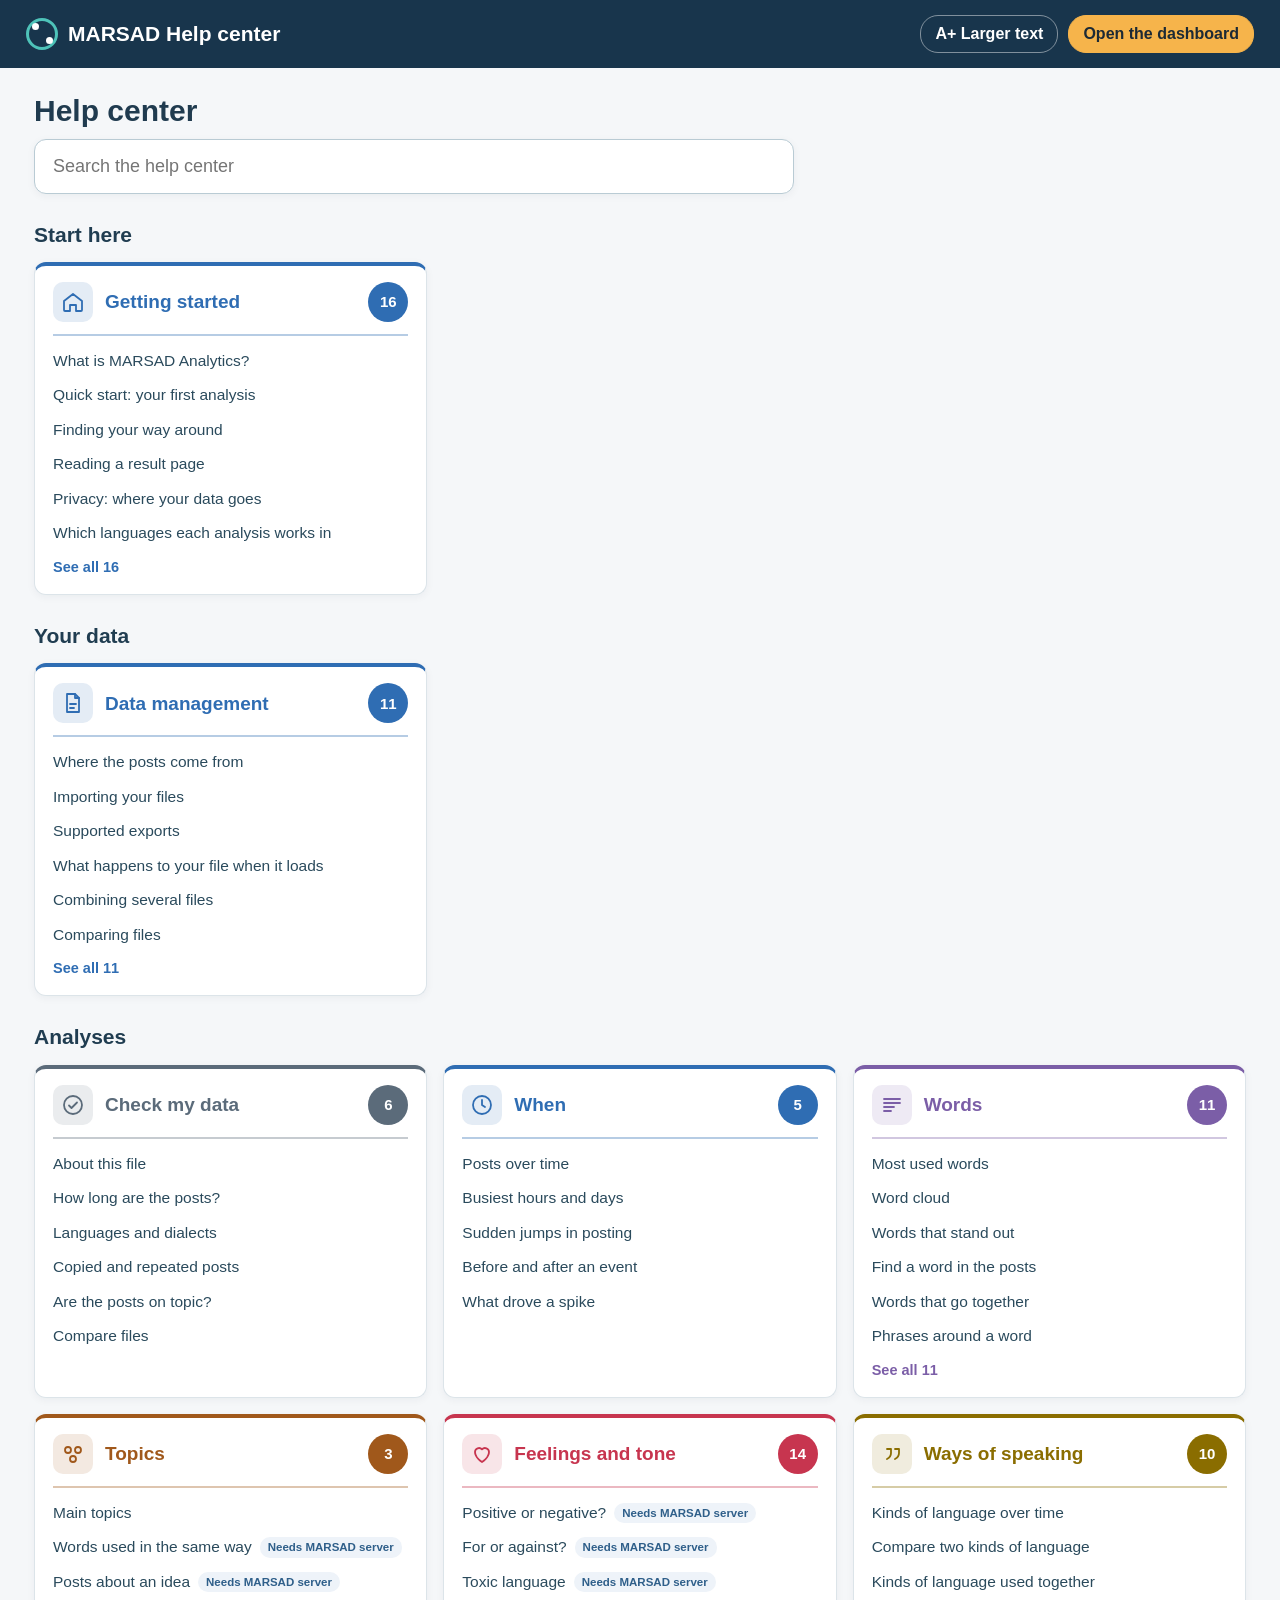
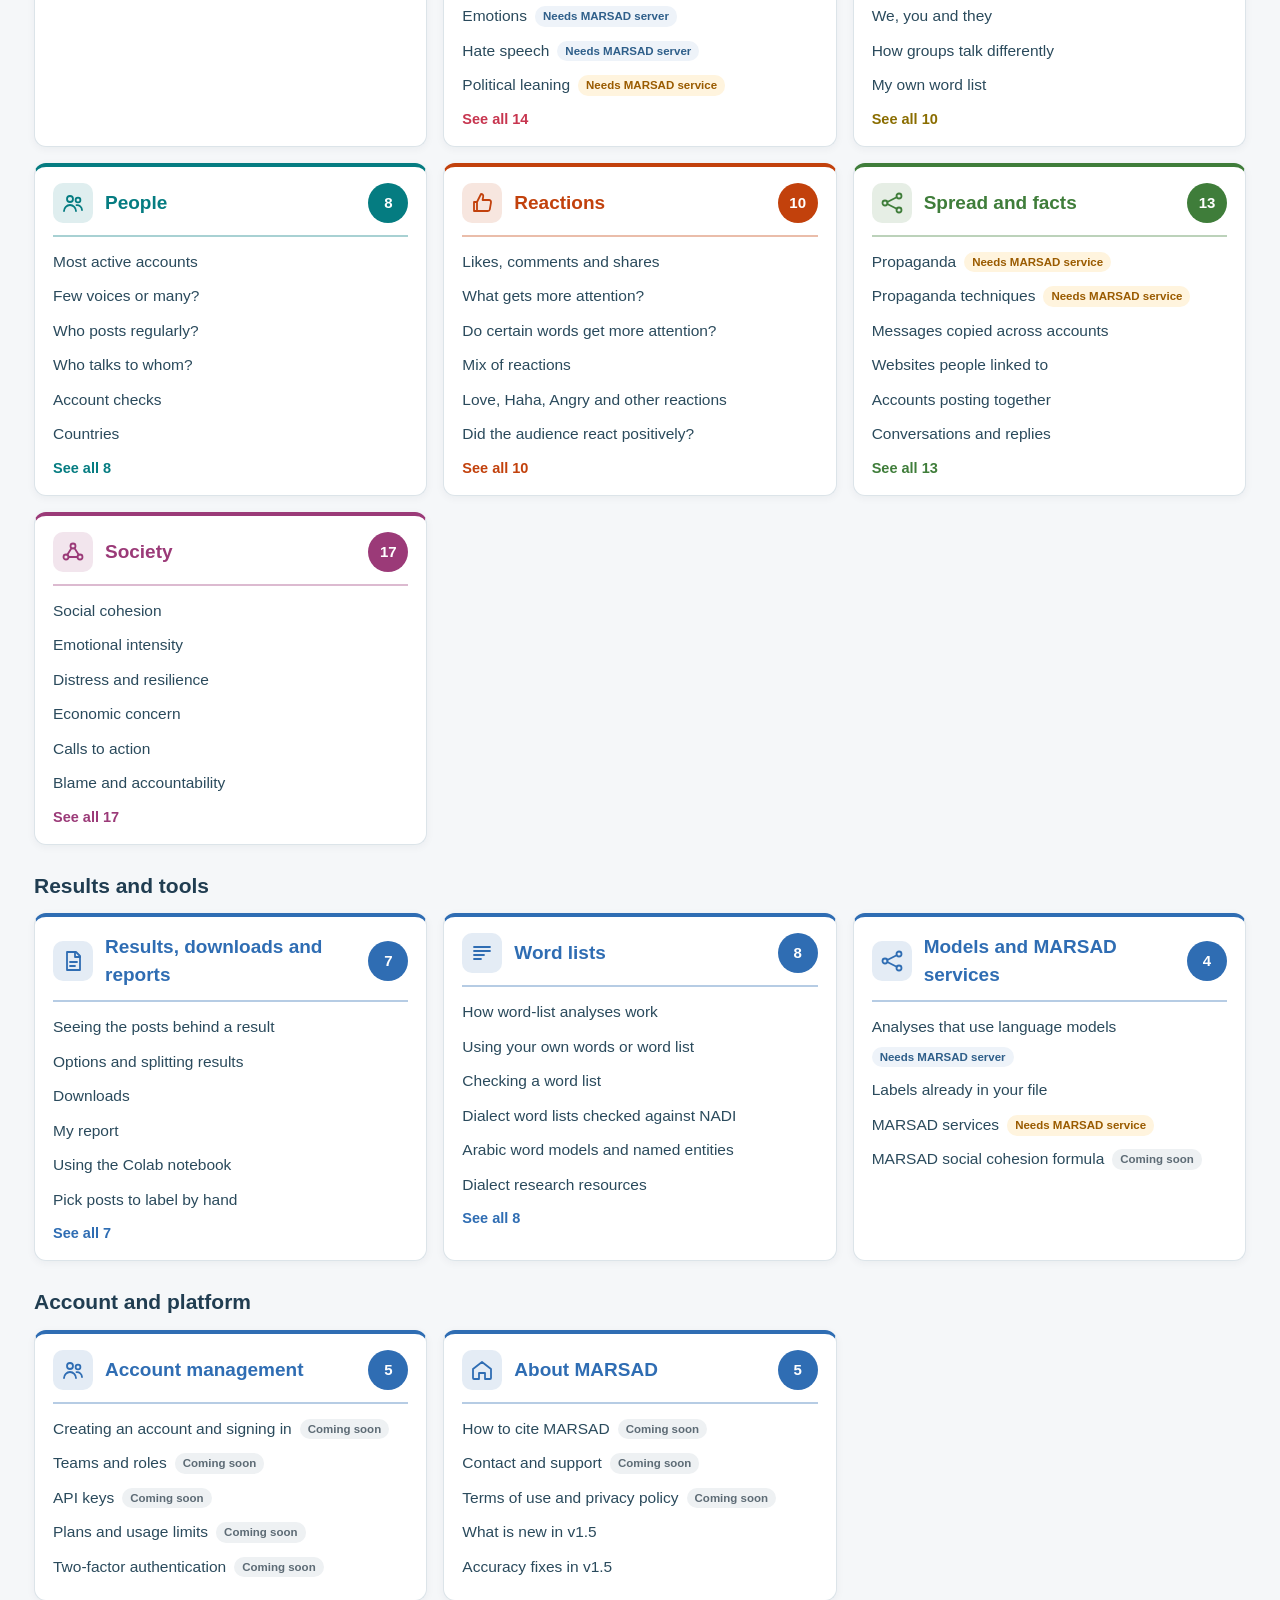
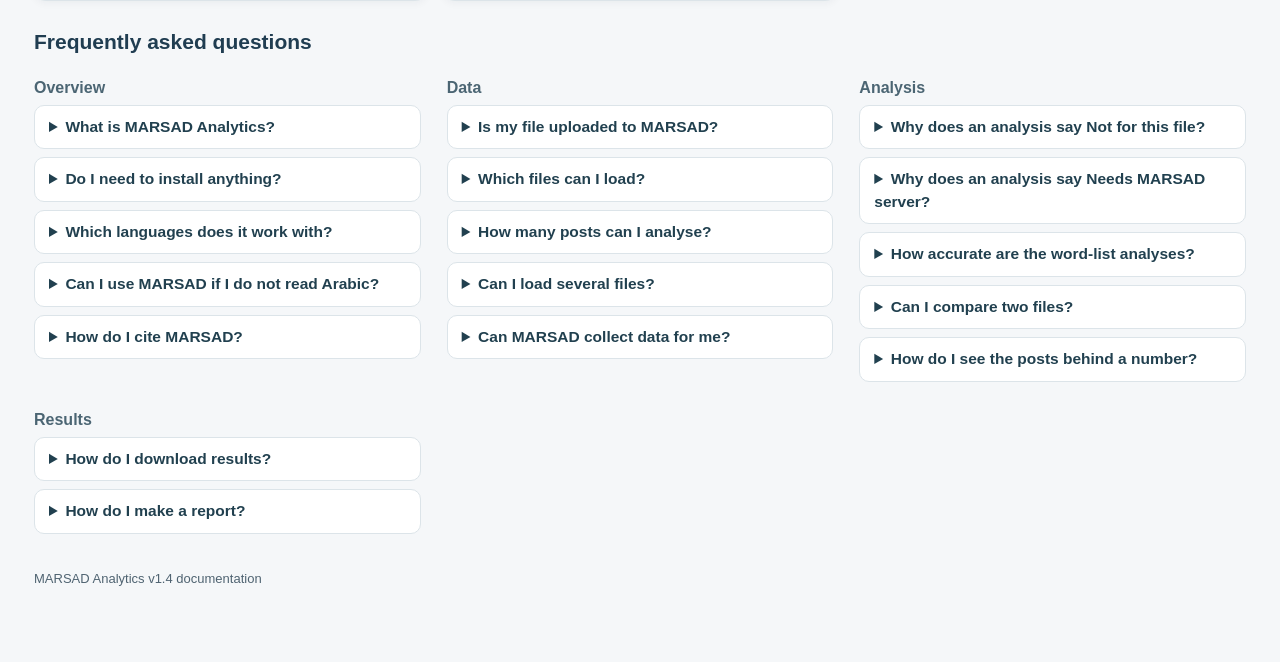
==== commit 16e27e7a: "Add files via upload" ====
--- a/docs.html
+++ b/docs.html
@@ -77,7 +77,7 @@
 .hc-faq summary{cursor:pointer;font-weight:700;color:#21404f;font-size:15.5px}
 .hc-faq p{margin:8px 0 2px;color:#3f5966;font-size:15px}
 .hc-faq a{color:#0b6a70;font-weight:700}
-.hc-foot{color:#7a8a94;font-size:13px;margin-top:28px}
+.hc-foot{color:#4f6371;font-size:13px;margin-top:28px}
 body.bigtext .hc-body{font-size:19px}body.bigtext .hc-link,body.bigtext .hc-rs{font-size:17px}body.bigtext .hc-rt{font-size:19px}
 </style></head>
 <body>
@@ -91,7 +91,31 @@
 (function () {
   "use strict";
   const esc = s => String(s ?? "").replace(/[&<>"']/g, c => ({"&": "&amp;", "<": "&lt;", ">": "&gt;", '"': "&quot;", "'": "&#39;"}[c]));
-  let D = null, O = {}, TEXT = {};
+  let D = null, SOURCE = null, O = {}, TEXT = {};
+  const isAr = () => document.documentElement.lang === "ar";
+  const tx = (en, ar) => isAr() ? ar : en;
+  function useLocale() {
+    if (!SOURCE) return;
+    if (!isAr() || !SOURCE.ar) { D = SOURCE; }
+    else {
+      const A = SOURCE.ar;
+      D = {...SOURCE,
+        groups: SOURCE.groups.map(g => ({...g, title: A.groups[g.id] || g.title})),
+        categories: SOURCE.categories.map(c => { const x = A.categories[c.id]; return x ? {...c, title:x[0], intro:x[1]} : c; }),
+        articles: SOURCE.articles.map(x => {
+          const title = (x.card && A.cards[x.card] && A.cards[x.card][0]) || A.articles[x.slug] || x.title;
+          const description = x.card && A.details[x.card];
+          const arContent = description ? `<div class="hc-ar-summary"><p>${esc(description.what)}</p><h3>كيف يُحسب التحليل؟</h3><p>${esc(description.how)}</p><h3>تنبيه مهم</h3><p>${esc(description.note)}</p></div>` : '';
+          const original = `<details class="hc-en-details"><summary>عرض الدليل التقني الأصلي بالإنجليزية</summary><div lang="en" dir="ltr">${x.html}</div></details>`;
+          return {...x,title,summary: description ? description.what : (A.articles[x.slug] || x.summary),
+            html: arContent + (description ? original : `<p class="hc-ar-note">تتوفر التفاصيل التقنية لهذه الصفحة بالإنجليزية حاليًا.</p>${original}`)};
+        }),
+        faq: SOURCE.faq.map(f=>({...f,group:A.faq_groups[f.group] || f.group,q:A.faq[f.q] || f.q,a:esc(A.faq_answers[f.q] || f.a)})),
+        status_labels:{...SOURCE.status_labels,...A.status}};
+    }
+    TEXT = {};
+    for(const x of D.articles) TEXT[x.slug] = (x.title + " " + (x.summary || "") + " " + x.html.replace(/<[^>]+>/g, " ")).toLowerCase();
+  }
   const SECOF = {"an-data": "data", "an-time": "time", "an-words": "words", "an-topics": "topics", "an-feelings": "feelings",
     "an-framing": "framing", "an-people": "people", "an-reactions": "reactions", "an-spread": "spread", "an-society": "society"};
   const color = cat => (O.colors || {})[SECOF[cat]] || "#2f6db3";
@@ -101,7 +125,7 @@
   const art = slug => D.articles.find(a => a.slug === slug);
   const chip = st => st === "ready" ? "" : `<span class="hc-st hc-${st}">${esc(D.status_labels[st] || st)}</span>`;
   const crumbs = parts => `<nav class="crumbs" aria-label="You are here">${parts.length > 1 ? `<button class="backbtn" data-hgo="${parts[parts.length - 2][1]}">‹ Back to ${esc(parts[parts.length - 2][0])}</button>` : ""}${parts.map(([l, k], i) => i === parts.length - 1 ? `<span class="here" aria-current="page">${esc(l)}</span>` : `<button class="lnk" data-hgo="${k}">${esc(l)}</button><span class="sep" aria-hidden="true">›</span>`).join("")}</nav>`;
-  const searchBox = (q = "") => `<div class="hc-search"><input type="search" id="hcq" placeholder="Search the help center" aria-label="Search the help center" value="${esc(q)}"></div>`;
+  const searchBox = (q = "") => `<div class="hc-search"><input type="search" id="hcq" placeholder="${tx("Search the help center","ابحث في مركز المساعدة")}" aria-label="${tx("Search the help center","ابحث في مركز المساعدة")}" value="${esc(q)}"></div>`;
 
   function home() {
     const groups = D.groups.map(g => {
@@ -110,17 +134,17 @@
         const list = arts(c.id), show = list.slice(0, 6);
         return `<section class="hc-card" style="--sec:${color(c.id)}"><button class="hc-card-head" data-hgo="cat:${c.id}"><span class="hc-ico">${icon(c.icon)}</span><span class="hc-ct">${esc(c.title)}</span><span class="hc-n" aria-label="${c.count} pages">${c.count}</span></button>
           <ul>${show.map(a => `<li><button class="hc-link" data-hgo="art:${a.slug}">${esc(a.title)}</button>${chip(a.status)}</li>`).join("")}</ul>
-          ${list.length > show.length ? `<button class="hc-more" data-hgo="cat:${c.id}">See all ${list.length}</button>` : ""}</section>`;
+          ${list.length > show.length ? `<button class="hc-more" data-hgo="cat:${c.id}">${tx("See all", "عرض الكل")} ${list.length}</button>` : ""}</section>`;
       }).join("")}</div>`;
     }).join("");
     const fg = [...new Set(D.faq.map(f => f.group))];
-    const faq = `<h2 class="hc-group" id="hc-faq">Frequently asked questions</h2><div class="hc-faq">${fg.map(g => `<div><h3>${esc(g)}</h3>${D.faq.filter(f => f.group === g).map(f => `<details><summary>${esc(f.q)}</summary><p>${f.a}</p></details>`).join("")}</div>`).join("")}</div>`;
-    return `<h1 class="page-title">Help center</h1>${searchBox()}${groups}${faq}<p class="hc-foot">MARSAD Analytics v${esc(D.version)} documentation</p>`;
+    const faq = `<h2 class="hc-group" id="hc-faq">${tx("Frequently asked questions", "الأسئلة الشائعة")}</h2><div class="hc-faq">${fg.map(g => `<div><h3>${esc(g)}</h3>${D.faq.filter(f => f.group === g).map(f => `<details><summary>${esc(f.q)}</summary><p>${f.a}</p></details>`).join("")}</div>`).join("")}</div>`;
+    return `<h1 class="page-title">${tx("Help center", "مركز المساعدة")}</h1>${searchBox()}${groups}${faq}<p class="hc-foot">MARSAD Analytics v${esc(D.version)} documentation</p>`;
   }
 
   function category(id) {
     const c = cat(id); if (!c) return home();
-    return `${crumbs([["Help center", "home"], [c.title, "cat:" + id]])}
+    return `${crumbs([[tx("Help center", "مركز المساعدة"), "home"], [c.title, "cat:" + id]])}
       <div class="sec-band" style="--sec:${color(id)}"><span class="sec-ico">${icon(c.icon)}</span><div><h1 class="page-title">${esc(c.title)}</h1>${c.intro ? `<div class="sec-q">${esc(c.intro)}</div>` : ""}</div></div>
       <div class="hc-list">${arts(id).map(a => `<button class="hc-row" data-hgo="art:${a.slug}"><span class="hc-rt">${esc(a.title)} ${chip(a.status)}</span><span class="hc-rs">${esc(a.summary || "")}</span></button>`).join("")}</div>`;
   }
@@ -128,12 +152,12 @@
   function article(slug) {
     const a = art(slug); if (!a) return home();
     const c = cat(a.cat), list = arts(a.cat), i = list.findIndex(x => x.slug === slug), prev = list[i - 1], next = list[i + 1];
-    return `${crumbs([["Help center", "home"], [c.title, "cat:" + c.id], [a.title, "art:" + slug]])}
+    return `${crumbs([[tx("Help center", "مركز المساعدة"), "home"], [c.title, "cat:" + c.id], [a.title, "art:" + slug]])}
       <div class="sec-tag" style="--sec:${color(c.id)}">${icon(c.icon)}${esc(c.title)}</div>
-      <div class="title-row"><h1 class="page-title">${esc(a.title)}</h1><div class="head-actions">${a.card && a.status !== "planned" ? `<button class="btn" data-app="${esc(a.card)}">Open in the dashboard</button>` : ""}</div></div>
+      <div class="title-row"><h1 class="page-title">${esc(a.title)}</h1><div class="head-actions">${a.card && a.status !== "planned" ? `<button class="btn" data-app="${esc(a.card)}">${tx("Open in the dashboard","فتح في لوحة التحليلات")}</button>` : ""}</div></div>
       ${a.status !== "ready" ? `<div class="hc-banner hc-${a.status}">${esc(D.status_labels[a.status])}${a.status === "placeholder" ? ": this part of MARSAD is not built yet." : a.status === "server" ? ": runs in the Colab notebook or on the MARSAD server, or on files that already have the labels." : a.status === "service" ? ": runs when the MARSAD service is connected, or on files that already have the labels." : ": shown in the dashboard as a placeholder."}</div>` : ""}
       <article class="hc-body">${a.html}</article>
-      <nav class="pager" aria-label="Other pages in ${esc(c.title)}">${prev ? `<button class="btn" data-hgo="art:${prev.slug}">‹ ${esc(prev.title)}</button>` : `<button class="btn" data-hgo="cat:${c.id}">‹ ${esc(c.title)}</button>`}<span class="pos">${i + 1} of ${list.length} in ${esc(c.title)}</span>${next ? `<button class="btn" data-hgo="art:${next.slug}">${esc(next.title)} ›</button>` : `<button class="btn" data-hgo="home">Help center ›</button>`}</nav>`;
+      <nav class="pager" aria-label="Other pages in ${esc(c.title)}">${prev ? `<button class="btn" data-hgo="art:${prev.slug}">‹ ${esc(prev.title)}</button>` : `<button class="btn" data-hgo="cat:${c.id}">‹ ${esc(c.title)}</button>`}<span class="pos">${i + 1} of ${list.length} in ${esc(c.title)}</span>${next ? `<button class="btn" data-hgo="art:${next.slug}">${esc(next.title)} ›</button>` : `<button class="btn" data-hgo="home">${tx("Help center", "مركز المساعدة")} ›</button>`}</nav>`;
   }
 
   function search(q) {
@@ -147,14 +171,15 @@
       return {a, score};
     }).filter(Boolean).sort((x, y) => y.score - x.score).slice(0, 40);
     const fq = D.faq.filter(f => words.every(w => (f.q + " " + f.a).toLowerCase().includes(w)));
-    return `${crumbs([["Help center", "home"], ["Search", "home"]])}<h1 class="page-title">Search</h1>${searchBox(q)}
+    return `${crumbs([[tx("Help center", "مركز المساعدة"), "home"], [tx("Search", "بحث"), "home"]])}<h1 class="page-title">${tx("Search", "بحث")}</h1>${searchBox(q)}
       <p class="hc-count">${hits.length} page${hits.length === 1 ? "" : "s"}${fq.length ? ` and ${fq.length} question${fq.length === 1 ? "" : "s"}` : ""}</p>
       <div class="hc-list">${hits.map(({a}) => `<button class="hc-row" data-hgo="art:${a.slug}"><span class="hc-rt">${esc(a.title)} ${chip(a.status)}</span><span class="hc-rs">${esc(cat(a.cat).title)} · ${esc(a.summary || "")}</span></button>`).join("")}</div>
       ${fq.length ? `<div class="hc-faq"><div>${fq.map(f => `<details open><summary>${esc(f.q)}</summary><p>${f.a}</p></details>`).join("")}</div></div>` : ""}`;
   }
 
   function render(route) {
-    if (!D) return `<div class="msg grey">Loading the help center…</div>`;
+    if (!SOURCE) return `<div class="msg grey">${tx("Loading the help center…","جارٍ تحميل مركز المساعدة…")}</div>`;
+    useLocale();
     if (route.view === "cat") return category(route.id);
     if (route.view === "art") return article(route.slug);
     if (route.view === "search") return search(route.q || "");
@@ -189,7 +214,7 @@
   }
 
   window.MarsadHelp = {
-    init(data, opts) { D = data; O = opts || {}; TEXT = {}; for (const a of D.articles) TEXT[a.slug] = (a.title + " " + (a.summary || "") + " " + a.html.replace(/<[^>]+>/g, " ")).toLowerCase(); },
+    init(data, opts) { SOURCE = data; O = opts || {}; useLocale(); },
     ready: () => !!D, render, bind, routeFromHash, hashFor,
     slugForCard: id => D && D.articles.some(a => a.card === id) ? id.toLowerCase() : null,
   };
@@ -197,7 +222,7 @@
 </script>
 <script>
 "use strict";
-const DATA = {"version": "1.4", "groups": [{"id": "start", "title": "Start here"}, {"id": "data", "title": "Your data"}, {"id": "analyses", "title": "Analyses"}, {"id": "tools", "title": "Results and tools"}, {"id": "account", "title": "Account and platform"}], "categories": [{"id": "getting-started", "group": "start", "title": "Getting started", "icon": "home", "intro": "What the tool does and how to run your first analysis.", "count": 6, "ready": 6}, {"id": "data-collection", "group": "data", "title": "Data collection", "icon": "download", "intro": "Collecting posts with MARSAD from social media platforms.", "count": 10, "ready": 0}, {"id": "data-management", "group": "data", "title": "Data management", "icon": "file", "intro": "Loading, cleaning, combining and comparing files.", "count": 10, "ready": 8}, {"id": "an-data", "group": "analyses", "title": "Check my data", "icon": "check", "intro": "Is my file complete and clean?", "count": 6, "ready": 6}, {"id": "an-time", "group": "analyses", "title": "When", "icon": "clock", "intro": "When did people post?", "count": 5, "ready": 5}, {"id": "an-words", "group": "analyses", "title": "Words", "icon": "text", "intro": "What words did people use?", "count": 11, "ready": 11}, {"id": "an-topics", "group": "analyses", "title": "Topics", "icon": "topics", "intro": "What were people talking about?", "count": 3, "ready": 1}, {"id": "an-feelings", "group": "analyses", "title": "Feelings and tone", "icon": "heart", "intro": "How did people feel, and how did they talk?", "count": 14, "ready": 5}, {"id": "an-framing", "group": "analyses", "title": "Ways of speaking", "icon": "quote", "intro": "How was the message framed?", "count": 9, "ready": 9}, {"id": "an-people", "group": "analyses", "title": "People", "icon": "people", "intro": "Who was posting, and who talks to whom?", "count": 8, "ready": 8}, {"id": "an-reactions", "group": "analyses", "title": "Reactions", "icon": "react", "intro": "How did people respond?", "count": 10, "ready": 10}, {"id": "an-spread", "group": "analyses", "title": "Spread and facts", "icon": "spread", "intro": "How did messages spread, and are they true?", "count": 11, "ready": 6}, {"id": "an-society", "group": "analyses", "title": "Society", "icon": "society", "intro": "What does it say about society?", "count": 17, "ready": 17}, {"id": "results", "group": "tools", "title": "Results, downloads and reports", "icon": "report", "intro": "Reading results, seeing the posts behind them, downloads and reports.", "count": 7, "ready": 7}, {"id": "word-lists", "group": "tools", "title": "Word lists", "icon": "text", "intro": "How word-list analyses work, and how to check or add a list.", "count": 8, "ready": 8}, {"id": "models", "group": "tools", "title": "Models and MARSAD services", "icon": "spread", "intro": "Analyses that use language models or MARSAD services.", "count": 4, "ready": 1}, {"id": "account", "group": "account", "title": "Account management", "icon": "people", "intro": "Signing in, teams, API keys and plans.", "count": 5, "ready": 0}, {"id": "about", "group": "account", "title": "About MARSAD", "icon": "home", "intro": "Citing MARSAD, contact, terms and what changed.", "count": 5, "ready": 2}], "articles": [{"cat": "getting-started", "slug": "what-is-marsad-analytics", "title": "What is MARSAD Analytics?", "status": "ready", "summary": "What the tool does, what it reads, and where it runs.", "html": "<p>MARSAD Analytics turns a file of social media posts into charts, tables and short findings. It is part of the MARSAD Observatory for Arabic social media analysis and works with Arabic, English and many other languages.<\/p>\n<p>You load an export (CrowdTangle, Meltwater, Meta Content Library, X, Reddit through Communalytic, or any table with a text column). The tool checks what the file contains and shows which analyses can run on it. There are 82 analyses in ten sections: Check my data, When, Words, Topics, Feelings and tone, Ways of speaking, People, Reactions, Spread and facts, and Society.<\/p>\n<p>Three ways to use it:<\/p>\n<div class='tw'><table><thead><tr><th>Where<\/th><th>For<\/th><th>Limits<\/th><\/tr><\/thead><tbody><tr><td>Web dashboard<\/td><td>Most users. Nothing to install.<\/td><td>About 50,000 posts per session; language models do not run in the browser<\/td><\/tr><tr><td>Colab notebook<\/td><td>Larger files and the language models (sentiment, emotion, toxicity, dialect)<\/td><td>Needs a Google account<\/td><\/tr><tr><td>MARSAD server<\/td><td>Searching the MARSAD corpus<\/td><td>Coming later: see <a href=\"#\" data-doc=\"corpus-search\">Searching the MARSAD corpus<\/a><\/td><\/tr><\/tbody><\/table><\/div>\n<p>All three run the same code, so the same file gives the same numbers everywhere.<\/p>"}, {"cat": "getting-started", "slug": "quick-start", "title": "Quick start: your first analysis", "status": "ready", "summary": "Load a file and read your first result in seven steps.", "html": "<ol><li>Open the dashboard and wait until the status at the top right shows <b>Ready<\/b>. The first visit takes up to a minute.<\/li><li>Drop your file on the box, or click it to choose a file. To try the tool first, click one of the <b>Practice files<\/b>.<\/li><li>Choose your time zone and weekend, then click <b>Analyse<\/b>.<\/li><li>The <b>Overview<\/b> shows the number of posts and accounts, the main language, the dates, posts over time, the most used words and how concentrated the voices are.<\/li><li>Pick a section from the menu on the left, for example <b>Society<\/b>. Each tile is one analysis. <b>Ready<\/b> means it can run on your file.<\/li><li>Click a tile. The result shows key numbers, a chart and a table. Click any bar or point to read the posts behind it.<\/li><li>Click <b>+ Report<\/b> to keep a result, then open <b>My report<\/b> to download all kept results as one page.<\/li><\/ol>\n<p>Hover the small <b>i<\/b> next to any title, number or column for an explanation in plain words.<\/p>"}, {"cat": "getting-started", "slug": "finding-your-way", "title": "Finding your way around", "status": "ready", "summary": "Menu, colours, the You are here trail, Previous and Next, larger text.", "html": "<ul><li><b>Menu.<\/b> The left menu lists the ten sections. The number beside each (for example 6/8) is how many of its<\/li><\/ul>\n<p>analyses can run on your file. On a phone the menu becomes a row of buttons at the top.<\/p>\n<ul><li><b>Colours.<\/b> Each section has its own colour. The same colour marks its menu icon, its tiles, its page header and<\/li><\/ul>\n<p>the label above each analysis title, so you always know which section you are in.<\/p>\n<ul><li><b>You are here.<\/b> At the top of every page a trail such as Overview › Society › Moral values shows where you are.<\/li><\/ul>\n<p>Click any part of the trail, or the <b>Back<\/b> button, to go up.<\/p>\n<ul><li><b>Previous and Next.<\/b> At the bottom of each analysis, buttons take you to the previous or next analysis in the<\/li><\/ul>\n<p>same section, with your position (for example 9 of 17).<\/p>\n<ul><li><b>All analyses.<\/b> Lists every analysis with a search box.<\/li><li><b>Help.<\/b> The i marks open short help. This Help center has the full guide for every analysis.<\/li><li><b>Larger text.<\/b> The <b>A+ Larger text<\/b> button in the top bar makes all text larger. The page remembers it.<\/li><li><b>Your file.<\/b> The amber button at the top shows the file you are working on. Click it to add or change files.<\/li><\/ul>"}, {"cat": "getting-started", "slug": "reading-a-result", "title": "Reading a result page", "status": "ready", "summary": "Key numbers, chart and table, notes, options, downloads.", "html": "<p>Every analysis page has the same parts, from top to bottom:<\/p>\n<div class='tw'><table><thead><tr><th>Part<\/th><th>What it is<\/th><\/tr><\/thead><tbody><tr><td>Section label and title<\/td><td>The section colour and name, then the analysis name. The i beside the title opens its full explanation<\/td><\/tr><tr><td>Key numbers<\/td><td>Up to six numbers. Hover the i on each for what it means<\/td><\/tr><tr><td>Chart / Table<\/td><td>Switch between the chart and the tables. Some analyses have extra charts, shown as more buttons<\/td><\/tr><tr><td>Notes<\/td><td>Limits of this result for this file, for example a small sample or a word list that is not validated<\/td><\/tr><tr><td>Options<\/td><td>Change the settings of the analysis, for example split the results by time or by account<\/td><\/tr><tr><td>Download<\/td><td>Excel, CSV, the chart as PNG or SVG, and for networks a file for Gephi<\/td><\/tr><tr><td>+ Report<\/td><td>Keeps the result for <a href=\"#\" data-doc=\"my-report\">My report<\/a><\/td><\/tr><\/tbody><\/table><\/div>\n<p>Click a bar, point, word or table row to see <a href=\"#\" data-doc=\"posts-behind-results\">the posts behind it<\/a>.<\/p>"}, {"cat": "getting-started", "slug": "privacy", "title": "Privacy: where your data goes", "status": "ready", "summary": "Files stay in your browser; check provider terms and ethics approval.", "html": "<p>In the web dashboard your file is read and analysed <b>inside your browser<\/b>. It is not uploaded to MARSAD or to any other server. When you close the page, the data is gone.<\/p>\n<ul><li>Downloads and reports are saved to your own computer.<\/li><li>The Colab notebook runs in your Google account, under Google's terms.<\/li><li>Before analysing data from Meta Content Library, Meltwater or other providers, check their terms of use and your<\/li><\/ul>\n<p>institution's ethics approval.<\/p>\n<ul><li>Results about stress, wellbeing or health talk are for groups and periods, never judgments about one person.<\/li><\/ul>"}, {"cat": "data-collection", "slug": "data-collection-overview", "title": "Overview of MARSAD data collection", "status": "placeholder", "summary": "What exists now, and the collectors that will follow.", "html": "<p>MARSAD collects public posts about Arabic social media topics into the MARSAD corpus (more than 1.6 billion posts). Collection tools for users are not part of MARSAD Analytics v1.5 yet.<\/p>\n<p><b>What you can do now:<\/b> export posts from a tool you already use (Meltwater, CrowdTangle archives, Meta Content Library, Communalytic for Reddit, or a platform's own export) and load the file. See <a href=\"#\" data-doc=\"importing-files\">Importing your files<\/a> and <a href=\"#\" data-doc=\"supported-exports\">Supported exports<\/a>.<\/p>\n<h2>Coming later<\/h2>\n<ul><li><a href=\"#\" data-doc=\"corpus-search\">Searching the MARSAD corpus<\/a><\/li><li>Collectors for each platform (pages below)<\/li><\/ul>"}, {"cat": "data-collection", "slug": "corpus-search", "title": "Searching the MARSAD corpus", "status": "placeholder", "summary": "Choosing dates, keywords, platforms, languages and countries", "html": "<p>This page is a placeholder. The feature is not part of MARSAD Analytics v1.4 yet.<\/p>\n<h2>What this page will cover<\/h2>\n<ul><li>Choosing dates, keywords, platforms, languages and countries<\/li><li>How keyword search works (whole words, Arabic spelling variants)<\/li><li>Sampling: large searches are analysed on a random sample of up to 500,000 posts; daily counts stay exact<\/li><li>Who can search the corpus, and limits per user<\/li><\/ul>\n<div class='note'>Written by the MARSAD team when the feature is released.<\/div>"}, {"cat": "data-collection", "slug": "collect-x", "title": "X (Twitter)", "status": "placeholder", "summary": "Collecting X (Twitter) posts with MARSAD.", "html": "<p>This page is a placeholder. The feature is not part of MARSAD Analytics v1.4 yet.<\/p>\n<h2>What this page will cover<\/h2>\n<ul><li>What X (Twitter) data MARSAD can collect (posts, replies, engagement, accounts)<\/li><li>How to start, stop and schedule a collector<\/li><li>Limits set by the platform and by MARSAD<\/li><li>Platform terms and ethics<\/li><\/ul>\n<div class='note'>Written by the MARSAD team when the feature is released.<\/div>"}, {"cat": "data-collection", "slug": "collect-facebook", "title": "Facebook", "status": "placeholder", "summary": "Collecting Facebook posts with MARSAD.", "html": "<p>This page is a placeholder. The feature is not part of MARSAD Analytics v1.4 yet.<\/p>\n<h2>What this page will cover<\/h2>\n<ul><li>What Facebook data MARSAD can collect (posts, replies, engagement, accounts)<\/li><li>How to start, stop and schedule a collector<\/li><li>Limits set by the platform and by MARSAD<\/li><li>Platform terms and ethics<\/li><\/ul>\n<div class='note'>Written by the MARSAD team when the feature is released.<\/div>"}, {"cat": "data-collection", "slug": "collect-instagram", "title": "Instagram", "status": "placeholder", "summary": "Collecting Instagram posts with MARSAD.", "html": "<p>This page is a placeholder. The feature is not part of MARSAD Analytics v1.4 yet.<\/p>\n<h2>What this page will cover<\/h2>\n<ul><li>What Instagram data MARSAD can collect (posts, replies, engagement, accounts)<\/li><li>How to start, stop and schedule a collector<\/li><li>Limits set by the platform and by MARSAD<\/li><li>Platform terms and ethics<\/li><\/ul>\n<div class='note'>Written by the MARSAD team when the feature is released.<\/div>"}, {"cat": "data-collection", "slug": "collect-tiktok", "title": "TikTok", "status": "placeholder", "summary": "Collecting TikTok posts with MARSAD.", "html": "<p>This page is a placeholder. The feature is not part of MARSAD Analytics v1.4 yet.<\/p>\n<h2>What this page will cover<\/h2>\n<ul><li>What TikTok data MARSAD can collect (posts, replies, engagement, accounts)<\/li><li>How to start, stop and schedule a collector<\/li><li>Limits set by the platform and by MARSAD<\/li><li>Platform terms and ethics<\/li><\/ul>\n<div class='note'>Written by the MARSAD team when the feature is released.<\/div>"}, {"cat": "data-collection", "slug": "collect-youtube", "title": "YouTube", "status": "placeholder", "summary": "Collecting YouTube posts with MARSAD.", "html": "<p>This page is a placeholder. The feature is not part of MARSAD Analytics v1.4 yet.<\/p>\n<h2>What this page will cover<\/h2>\n<ul><li>What YouTube data MARSAD can collect (posts, replies, engagement, accounts)<\/li><li>How to start, stop and schedule a collector<\/li><li>Limits set by the platform and by MARSAD<\/li><li>Platform terms and ethics<\/li><\/ul>\n<div class='note'>Written by the MARSAD team when the feature is released.<\/div>"}, {"cat": "data-collection", "slug": "collect-telegram", "title": "Telegram", "status": "placeholder", "summary": "Collecting Telegram posts with MARSAD.", "html": "<p>This page is a placeholder. The feature is not part of MARSAD Analytics v1.4 yet.<\/p>\n<h2>What this page will cover<\/h2>\n<ul><li>What Telegram data MARSAD can collect (posts, replies, engagement, accounts)<\/li><li>How to start, stop and schedule a collector<\/li><li>Limits set by the platform and by MARSAD<\/li><li>Platform terms and ethics<\/li><\/ul>\n<div class='note'>Written by the MARSAD team when the feature is released.<\/div>"}, {"cat": "data-collection", "slug": "collect-reddit", "title": "Reddit", "status": "placeholder", "summary": "Collecting Reddit posts with MARSAD.", "html": "<p>This page is a placeholder. The feature is not part of MARSAD Analytics v1.4 yet.<\/p>\n<h2>What this page will cover<\/h2>\n<ul><li>What Reddit data MARSAD can collect (posts, replies, engagement, accounts)<\/li><li>How to start, stop and schedule a collector<\/li><li>Limits set by the platform and by MARSAD<\/li><li>Platform terms and ethics<\/li><\/ul>\n<div class='note'>Written by the MARSAD team when the feature is released.<\/div>"}, {"cat": "data-collection", "slug": "collect-news", "title": "News websites", "status": "placeholder", "summary": "Collecting News websites posts with MARSAD.", "html": "<p>This page is a placeholder. The feature is not part of MARSAD Analytics v1.4 yet.<\/p>\n<h2>What this page will cover<\/h2>\n<ul><li>What News websites data MARSAD can collect (posts, replies, engagement, accounts)<\/li><li>How to start, stop and schedule a collector<\/li><li>Limits set by the platform and by MARSAD<\/li><li>Platform terms and ethics<\/li><\/ul>\n<div class='note'>Written by the MARSAD team when the feature is released.<\/div>"}, {"cat": "data-management", "slug": "importing-files", "title": "Importing your files", "status": "ready", "summary": "File types, the one column you need, and size.", "html": "<p>Drop one or more files on the box on the start page, or click it to choose them.<\/p>\n<div class='tw'><table><thead><tr><th>File type<\/th><th>Extensions<\/th><\/tr><\/thead><tbody><tr><td>Comma or tab separated<\/td><td>.csv, .tsv, .txt<\/td><\/tr><tr><td>Excel<\/td><td>.xlsx, .xls<\/td><\/tr><tr><td>JSON<\/td><td>.json, .jsonl, .ndjson<\/td><\/tr><\/tbody><\/table><\/div>\n<ul><li>The only column the tool needs is the <b>text<\/b> of each post. Dates, accounts, likes and other columns switch on<\/li><\/ul>\n<p>more analyses: see <a href=\"#\" data-doc=\"columns-guide\">Which columns unlock which analyses<\/a>.<\/p>\n<ul><li>The tool recognises the export format by its columns: see <a href=\"#\" data-doc=\"supported-exports\">Supported exports<\/a>.<\/li><li>Up to about 50,000 posts in total work well in the browser. For more, see <a href=\"#\" data-doc=\"large-datasets\">Large datasets<\/a>.<\/li><li>To add a file later, click the amber <b>Change or add files<\/b> button at the top.<\/li><\/ul>"}, {"cat": "data-management", "slug": "supported-exports", "title": "Supported exports", "status": "ready", "summary": "Meta Content Library, CrowdTangle, Meltwater, Communalytic and any table.", "html": "<div class='tw'><table><thead><tr><th>Source<\/th><th>How it is recognised<\/th><th>Notes<\/th><\/tr><\/thead><tbody><tr><td>Meta Content Library<\/td><td>Its column names (at least three)<\/td><td>Facebook and Instagram; reactions, views, owner type, country of the page admin<\/td><\/tr><tr><td>CrowdTangle (archives)<\/td><td>Its column names<\/td><td>Facebook reactions, page category, followers, overperforming score, video data<\/td><\/tr><tr><td>Meltwater<\/td><td>Its column names<\/td><td>Many platforms in one file (X, Facebook, Instagram, Reddit, YouTube, TikTok, news); reach; Meltwater's own sentiment<\/td><\/tr><tr><td>Reddit through Communalytic<\/td><td>Generic table<\/td><td>Title and body are joined into one text; reply ids give threads and networks<\/td><\/tr><tr><td>X and any other table<\/td><td>Generic table<\/td><td>Columns are matched by name: text, message, content, body, tweet, caption...; created_at, date, timestamp...<\/td><\/tr><\/tbody><\/table><\/div>\n<p>If a generic file is not read as expected, rename the text column to <b>text<\/b> and the date column to <b>created_at<\/b>.<\/p>"}, {"cat": "data-management", "slug": "cleaning", "title": "What happens to your file when it loads", "status": "ready", "summary": "What is removed, what is never changed, and how dates are handled.", "html": "<p>Before any analysis, each file is cleaned. Nothing in your original file changes.<\/p>\n<ul><li><b>Removed:<\/b> rows with no text, posts marked deleted or withheld, and exact duplicate rows.<\/li><li><b>Kept as is:<\/b> engagement numbers are never changed or filled in. A column the file does not have is left out,<\/li><\/ul>\n<p>so the tool can say Not for this file instead of showing zeros.<\/p>\n<ul><li><b>Dates<\/b> are converted to the time zone you chose. See <a href=\"#\" data-doc=\"time-zone-weekend\">Time zone and weekend<\/a>.<\/li><li><b>Arabic text<\/b> is normalised for matching only (alef forms, ta marbuta, diacritics, stretched letters). Posts are<\/li><\/ul>\n<p>always shown as written.<\/p>\n<ul><li><b>File details<\/b> (button on the Overview) lists what was found and what was removed.<\/li><\/ul>"}, {"cat": "data-management", "slug": "combining-files", "title": "Combining several files", "status": "ready", "summary": "One dataset from many files, with repeated posts counted once.", "html": "<p>Load several files at once, or add a file to the ones already loaded with <b>Change or add files<\/b>. With two or more files, choose <b>Combine into one dataset<\/b>.<\/p>\n<ul><li>All posts are analysed together.<\/li><li>A post found in more than one file (same post id, or same text, account and time) is <b>counted once<\/b>. The<\/li><\/ul>\n<p>Overview says how many repeated posts were removed.<\/p>\n<ul><li>Every post keeps the name of its file, so any analysis can still be split by file with **Options › Split the<\/li><\/ul>\n<p>results by › dataset**.<\/p>\n<ul><li>Each file has a <b>Name in charts<\/b> box. Files with the same name form one group, for example three monthly<\/li><\/ul>\n<p>exports all named 2025.<\/p>\n<p>Typical use: several exports of the same search (one per month or per keyword) that you want as one dataset.<\/p>"}, {"cat": "data-management", "slug": "comparing-files", "title": "Comparing files", "status": "ready", "summary": "Results side by side, file by file.", "html": "<p>With two or more files, choose <b>Compare the files<\/b>. Each file keeps all its posts, even posts that are also in another file, because each file is its own sample.<\/p>\n<ul><li><b>39 analyses split by file automatically<\/b>: the chart shows one line or bar per file. The button **Show all files<\/li><\/ul>\n<p>together** switches the split off.<\/p>\n<ul><li><b>The other analyses<\/b> (for example top accounts, networks, copied posts) look at one set of posts at a time.<\/li><\/ul>\n<p>Buttons let you choose All files or one file, and a table gives the <b>key numbers for each file<\/b> side by side.<\/p>\n<ul><li>Clicking a chart shows posts from the file on screen only.<\/li><li><a href=\"#\" data-app=\"DATA-6\">Compare files<\/a> gives a detailed comparison: size, accounts, dates, engagement and word lists.<\/li><\/ul>\n<p><b>Good practice<\/b><\/p>\n<ul><li>Compare 2 to 6 groups. Charts with more are hard to read; give files the same name to group them.<\/li><li>Files from different platforms count likes, shares and reach differently. Compare shares (%) rather than<\/li><\/ul>\n<p>engagement numbers. The page warns you when platforms differ.<\/p>\n<ul><li>Different date ranges or search terms make files differ for reasons that have nothing to do with the topic. Note<\/li><\/ul>\n<p>how each file was collected.<\/p>"}, {"cat": "data-management", "slug": "time-zone-weekend", "title": "Time zone and weekend", "status": "ready", "summary": "Why the time zone changes your hourly results.", "html": "<p>Choose these on the start page before clicking Analyse.<\/p>\n<ul><li><b>Time zone.<\/b> All dates and hours are shown in this time zone (Qatar by default). Busiest hours and day-by-day<\/li><\/ul>\n<p>counts depend on it.<\/p>\n<ul><li><b>Weekend.<\/b> Auto, Friday-Saturday or Saturday-Sunday. Used when results compare weekdays with the weekend.<\/li><\/ul>"}, {"cat": "data-management", "slug": "columns-guide", "title": "Which columns unlock which analyses", "status": "ready", "summary": "Each column and the analyses it switches on.", "html": "<div class='tw'><table><thead><tr><th>Column in your file<\/th><th>Switches on<\/th><\/tr><\/thead><tbody><tr><td>Text<\/td><td>Words, topics, ways of speaking, Society, emoji<\/td><\/tr><tr><td>Date and time<\/td><td>The When section, before and after an event, results over time<\/td><\/tr><tr><td>Account name, post id<\/td><td>The People section, copied posts, repeated posts across files<\/td><\/tr><tr><td>Likes, comments, shares or a total; reach; views<\/td><td>The Reactions section and attention in other analyses<\/td><\/tr><tr><td>Facebook reactions (Love, Haha, Angry...)<\/td><td>Mix of reactions, audience agreement<\/td><\/tr><tr><td>Reply or quote ids (mentions come from the text)<\/td><td>Who talks to whom, parts of Social cohesion<\/td><\/tr><tr><td>Platform, country, language, source, page category<\/td><td>Splitting results by these groups<\/td><\/tr><tr><td>Model labels (label_sentiment, label_toxicity, dialect...)<\/td><td>The model-based analyses, without running a model. See <a href=\"#\" data-doc=\"labels-in-your-file\">Labels already in your file<\/a><\/td><\/tr><\/tbody><\/table><\/div>\n<p>An analysis that cannot run says <b>Not for this file<\/b> and names what is missing.<\/p>"}, {"cat": "data-management", "slug": "large-datasets", "title": "Large datasets", "status": "ready", "summary": "What size works where.", "html": "<ul><li><b>Web dashboard:<\/b> about 50,000 posts in total. Above that the page gets slow, and some analyses (copied posts,<\/li><\/ul>\n<p>topics, networks) take minutes.<\/p>\n<ul><li><b>Colab notebook:<\/b> hundreds of thousands of posts, depending on the Colab machine. See<\/li><\/ul>\n<p><a href=\"#\" data-doc=\"colab-notebook\">Using the Colab notebook<\/a>.<\/p>\n<ul><li><b>MARSAD server:<\/b> corpus searches with sampling. Coming later: see <a href=\"#\" data-doc=\"corpus-search\">Searching the MARSAD corpus<\/a>.<\/li><\/ul>"}, {"cat": "data-management", "slug": "saved-datasets", "title": "Saved datasets and folders", "status": "placeholder", "summary": "Saving a dataset to your MARSAD account", "html": "<p>This page is a placeholder. The feature is not part of MARSAD Analytics v1.4 yet.<\/p>\n<h2>What this page will cover<\/h2>\n<ul><li>Saving a dataset to your MARSAD account<\/li><li>Folders for projects<\/li><li>How long datasets are kept<\/li><\/ul>\n<div class='note'>Written by the MARSAD team when the feature is released.<\/div>"}, {"cat": "data-management", "slug": "sharing-datasets", "title": "Sharing datasets with your team", "status": "placeholder", "summary": "Sharing a dataset or a report with collaborators", "html": "<p>This page is a placeholder. The feature is not part of MARSAD Analytics v1.4 yet.<\/p>\n<h2>What this page will cover<\/h2>\n<ul><li>Sharing a dataset or a report with collaborators<\/li><li>Read and edit rights<\/li><li>Sharing rules for licensed data<\/li><\/ul>\n<div class='note'>Written by the MARSAD team when the feature is released.<\/div>"}, {"cat": "results", "slug": "posts-behind-results", "title": "Seeing the posts behind a result", "status": "ready", "summary": "Click anything to read the posts behind it.", "html": "<p>Every bar, point, word, bubble and table row can be clicked. A window lists the posts behind it, most engaging first, with the matched words highlighted. Arabic posts are shown right to left.<\/p>\n<ul><li>The title of the window gives the number of matching posts.<\/li><li><b>open<\/b> beside a post opens it on the platform when the file has its link.<\/li><li>Reading the posts is the best check of any result, above all for word-list and model results.<\/li><\/ul>"}, {"cat": "results", "slug": "options-and-splitting", "title": "Options and splitting results", "status": "ready", "summary": "Change settings and split results by time or group.", "html": "<p><b>Options<\/b> on an analysis page changes its settings. Click <b>Update<\/b> to run it again.<\/p>\n<ul><li><b>Split the results by<\/b> shows the result over time or for each group: account, source, country, page type,<\/li><\/ul>\n<p>language, file (dataset), script, post type, dialect or topic, when the file has them.<\/p>\n<ul><li>Some analyses need input, for example the words to track or the date of an event. Their options are open when the<\/li><\/ul>\n<p>page loads.<\/p>\n<ul><li>The i beside each option explains it.<\/li><\/ul>"}, {"cat": "results", "slug": "downloads", "title": "Downloads", "status": "ready", "summary": "Excel, CSV, PNG, SVG and network files.", "html": "<p><b>Download<\/b> on an analysis page offers:<\/p>\n<div class='tw'><table><thead><tr><th>Format<\/th><th>Contains<\/th><\/tr><\/thead><tbody><tr><td>Excel<\/td><td>All tables of the result, one sheet each<\/td><\/tr><tr><td>CSV (zip)<\/td><td>All tables as CSV files<\/td><\/tr><tr><td>Chart as PNG / SVG<\/td><td>The chart on screen, for slides (PNG) or papers (SVG)<\/td><\/tr><tr><td>Network for Gephi<\/td><td>Who talks to whom as a GraphML file<\/td><\/tr><tr><td>Network explorer page<\/td><td>An interactive network that opens in any browser<\/td><\/tr><\/tbody><\/table><\/div>\n<p>Arabic text opens correctly in Excel from the Excel download. CSV files are saved as UTF-8.<\/p>"}, {"cat": "results", "slug": "my-report", "title": "My report", "status": "ready", "summary": "Keep results and download them as one page.", "html": "<ol><li>On any analysis, click <b>+ Report<\/b>. The button changes to <b>In report<\/b>.<\/li><li>Open <b>My report<\/b> from the menu to see the list. Remove anything you do not need.<\/li><li>Click <b>Download report<\/b>. You get one web page with every kept result: charts that stay interactive, key numbers, tables and notes. It opens offline in any browser and can be shared by email.<\/li><\/ol>\n<p>The report uses the options each analysis had when you added it.<\/p>"}, {"cat": "results", "slug": "colab-notebook", "title": "Using the Colab notebook", "status": "ready", "summary": "Larger files, language models, PDF and LaTeX exports.", "html": "<p>The notebook runs the same analyses in Google Colab, for larger files and the language models.<\/p>\n<ol><li>Open MARSAD_Analytics.ipynb in Google Colab.<\/li><li>Run <b>1. Install<\/b> (once per session).<\/li><li>Run <b>2. Upload files<\/b> and choose your files, or connect Google Drive.<\/li><li>Run <b>3. Open the dashboard<\/b>. The dashboard in the notebook has the same analyses, plus model enrichment (sentiment, emotion, toxicity, dialect) and exports as PDF and LaTeX.<\/li><li>Optional: <b>4. Scripted use<\/b> runs analyses from code; <b>5. Validate a lexicon<\/b> checks a word list.<\/li><\/ol>"}, {"cat": "word-lists", "slug": "how-word-lists-work", "title": "How word-list analyses work", "status": "ready", "summary": "Whole-word matching, Arabic forms, negation and opposite phrases.", "html": "<p>Many analyses count posts that use words from a list, for example a list of trust words or of economic worries.<\/p>\n<ul><li><b>Whole words only.<\/b> A word inside a longer word does not count.<\/li><li><b>Arabic forms.<\/b> Spelling variants are matched (أ إ آ ا, ة ه, ى ي), and common prefixes (و، ف، ب، ل، ال) and<\/li><\/ul>\n<p>endings (ها، هم، ات، ون...) are allowed on words of four letters or more.<\/p>\n<ul><li><b>Negation.<\/b> For some lists a word right after a negation does not count: مش مبسوط is not counted as happy,<\/li><\/ul>\n<p>not fair is not counted as fair.<\/p>\n<ul><li><b>Opposite phrases win.<\/b> فقدنا الثقة (we lost trust) counts as distrust only, not also as trust.<\/li><li><b>Shares.<\/b> Results give the share of posts with at least one match and the matches per 1,000 words.<\/li><\/ul>\n<p>Word lists find words, not meaning. Sarcasm, quotes and reported speech are counted like any other use. Always read some posts behind a result: see <a href=\"#\" data-doc=\"checking-word-lists\">Checking a word list<\/a>.<\/p>"}, {"cat": "word-lists", "slug": "own-word-list", "title": "Using your own words or word list", "status": "ready", "summary": "Type your own words now; upload full lists in the notebook.", "html": "<ul><li><b>Track a few words:<\/b> in <a href=\"#\" data-app=\"FRAME-6\">My own word list<\/a> (Ways of speaking), type your words or phrases separated by commas.<\/li><li><b>A whole word list:<\/b> in the Colab notebook, load a CSV with columns term, category, lang. Each category becomes<\/li><\/ul>\n<p>a list available to every word-list analysis. An edited copy of a MARSAD list keeps its negation and opposite-phrase rules.<\/p>\n<ul><li>Uploading a word list in the web dashboard: coming later.<\/li><\/ul>"}, {"cat": "word-lists", "slug": "checking-word-lists", "title": "Checking a word list", "status": "ready", "summary": "Read 20 posts, compute precision, fix the words that misfire.", "html": "<p>Before reporting a word-list result, check its precision on your own data:<\/p>\n<ol><li>Open the analysis and click the bar of the list you want to check.<\/li><li>Read 20 posts and count how many really express the idea of the list.<\/li><li>Precision = correct posts / 20. Below 14 of 20, look at the words behind the wrong posts (Table view, top terms) and remove or replace them.<\/li><\/ol>\n<p>In the Colab notebook, <b>5. Validate a lexicon<\/b> samples matched posts for two annotators and computes precision with a confidence interval.<\/p>"}, {"cat": "models", "slug": "model-analyses", "title": "Analyses that use language models", "status": "server", "summary": "Sentiment, emotion, toxicity, hate speech, stance and dialect.", "html": "<p>Sentiment, emotions, toxicity, hate speech, stance, dialect and two of the topic methods use language models. These models are too large to run in a web browser.<\/p>\n<ul><li><b>Web dashboard:<\/b> these analyses show <b>Needs MARSAD server<\/b>. They run if your file already contains the labels:<\/li><\/ul>\n<p>see <a href=\"#\" data-doc=\"labels-in-your-file\">Labels already in your file<\/a>.<\/p>\n<ul><li><b>Colab notebook:<\/b> add the labels with the model enrichment step, then run the analyses.<\/li><li><b>MARSAD server:<\/b> coming later.<\/li><\/ul>\n<p>Each analysis page names the model, its languages and its known limits.<\/p>"}, {"cat": "models", "slug": "labels-in-your-file", "title": "Labels already in your file", "status": "ready", "summary": "Use labels from another tool without running a model.", "html": "<p>If your file already has model labels, the tool uses them and the matching analyses become Ready, even in the browser.<\/p>\n<div class='tw'><table><thead><tr><th>Column name<\/th><th>Used by<\/th><\/tr><\/thead><tbody><tr><td>label_sentiment (and score_sentiment)<\/td><td>Sentiment<\/td><\/tr><tr><td>label_emotion<\/td><td>Emotions<\/td><\/tr><tr><td>label_toxicity, toxicity scores<\/td><td>Toxicity<\/td><\/tr><tr><td>label_hate<\/td><td>Hate speech<\/td><\/tr><tr><td>label_stance<\/td><td>Stance<\/td><\/tr><tr><td>dialect<\/td><td>Languages and dialects<\/td><\/tr><tr><td>label_propaganda, label_checkworthiness, label_political_bias, label_fact<\/td><td>The MARSAD service analyses<\/td><\/tr><\/tbody><\/table><\/div>\n<p>The same naming works for any task: label_&lt;task&gt;, with score_&lt;task&gt; for the model's confidence.<\/p>"}, {"cat": "models", "slug": "marsad-services", "title": "MARSAD services", "status": "service", "summary": "Propaganda, political bias, claims and fact checks.", "html": "<p>Six analyses wait for MARSAD's own models: propaganda, propaganda techniques, political bias, checkworthy claims, claims and fact checks. In the dashboard they show <b>Needs MARSAD service<\/b> until the service is connected, and they run on files that already include their labels.<\/p>\n<p>Offensive language, hope speech and sarcasm are shown as <b>Planned<\/b>.<\/p>\n<div class='note'>Details of each service (model, languages, accuracy) will be added here when the services are connected.<\/div>"}, {"cat": "models", "slug": "cohesion-formula", "title": "MARSAD social cohesion formula", "status": "placeholder", "summary": "The official MARSAD formula for Social cohesion.", "html": "<p>This page is a placeholder. The feature is not part of MARSAD Analytics v1.4 yet.<\/p>\n<h2>What this page will cover<\/h2>\n<ul><li>The parts of the MARSAD social cohesion index and their weights<\/li><li>How it differs from the default (the average of the parts)<\/li><li>Validation and references<\/li><\/ul>\n<div class='note'>Written by the MARSAD team when the feature is released.<\/div>"}, {"cat": "account", "slug": "sign-in", "title": "Creating an account and signing in", "status": "placeholder", "summary": "Who can create an account", "html": "<p>This page is a placeholder. The feature is not part of MARSAD Analytics v1.4 yet.<\/p>\n<h2>What this page will cover<\/h2>\n<ul><li>Who can create an account<\/li><li>Signing in with your institution<\/li><li>Resetting your password<\/li><\/ul>\n<div class='note'>Written by the MARSAD team when the feature is released.<\/div>"}, {"cat": "account", "slug": "teams", "title": "Teams and roles", "status": "placeholder", "summary": "Creating a team", "html": "<p>This page is a placeholder. The feature is not part of MARSAD Analytics v1.4 yet.<\/p>\n<h2>What this page will cover<\/h2>\n<ul><li>Creating a team<\/li><li>Roles and rights<\/li><li>Shared folders and reports<\/li><\/ul>\n<div class='note'>Written by the MARSAD team when the feature is released.<\/div>"}, {"cat": "account", "slug": "api-keys", "title": "API keys", "status": "placeholder", "summary": "Creating and revoking keys", "html": "<p>This page is a placeholder. The feature is not part of MARSAD Analytics v1.4 yet.<\/p>\n<h2>What this page will cover<\/h2>\n<ul><li>Creating and revoking keys<\/li><li>What the MARSAD API offers<\/li><li>Limits per key<\/li><\/ul>\n<div class='note'>Written by the MARSAD team when the feature is released.<\/div>"}, {"cat": "account", "slug": "plans", "title": "Plans and usage limits", "status": "placeholder", "summary": "Free and research plans", "html": "<p>This page is a placeholder. The feature is not part of MARSAD Analytics v1.4 yet.<\/p>\n<h2>What this page will cover<\/h2>\n<ul><li>Free and research plans<\/li><li>Corpus search limits<\/li><li>Storage limits<\/li><\/ul>\n<div class='note'>Written by the MARSAD team when the feature is released.<\/div>"}, {"cat": "account", "slug": "two-factor", "title": "Two-factor authentication", "status": "placeholder", "summary": "Turning it on", "html": "<p>This page is a placeholder. The feature is not part of MARSAD Analytics v1.4 yet.<\/p>\n<h2>What this page will cover<\/h2>\n<ul><li>Turning it on<\/li><li>Recovery codes<\/li><\/ul>\n<div class='note'>Written by the MARSAD team when the feature is released.<\/div>"}, {"cat": "about", "slug": "how-to-cite", "title": "How to cite MARSAD", "status": "placeholder", "summary": "The reference to use in papers.", "html": "<p>This page is a placeholder. The feature is not part of MARSAD Analytics v1.4 yet.<\/p>\n<h2>What this page will cover<\/h2>\n<ul><li>The reference to cite for the tool<\/li><li>Citing a dataset from the MARSAD corpus<\/li><\/ul>\n<div class='note'>Written by the MARSAD team when the feature is released.<\/div>"}, {"cat": "about", "slug": "contact", "title": "Contact and support", "status": "placeholder", "summary": "How to report a problem", "html": "<p>This page is a placeholder. The feature is not part of MARSAD Analytics v1.4 yet.<\/p>\n<h2>What this page will cover<\/h2>\n<ul><li>How to report a problem<\/li><li>How to request an analysis or a word list<\/li><\/ul>\n<div class='note'>Written by the MARSAD team when the feature is released.<\/div>"}, {"cat": "about", "slug": "terms", "title": "Terms of use and privacy policy", "status": "placeholder", "summary": "Terms of use", "html": "<p>This page is a placeholder. The feature is not part of MARSAD Analytics v1.4 yet.<\/p>\n<h2>What this page will cover<\/h2>\n<ul><li>Terms of use<\/li><li>Privacy policy<\/li><li>Data provider terms<\/li><\/ul>\n<div class='note'>Written by the MARSAD team when the feature is released.<\/div>"}, {"cat": "about", "slug": "whats-new", "title": "What is new in v1.5", "status": "ready", "summary": "Wider and cleaner word lists (v1.5); Society analyses, file comparison and navigation (v1.4).", "html": "<h2>v1.5<\/h2>\n<div class='tw'><table><thead><tr><th>Area<\/th><th>Change<\/th><\/tr><\/thead><tbody><tr><td>Word lists<\/td><td>The 63 older lists (framing, emotion, victims, blame, hope, corruption, protest, dialects and others) were reviewed: about 1,800 Arabic and English terms added, including Gulf, Egyptian, Levantine, Iraqi, Maghrebi, Sudanese and Yemeni forms, and about 120 terms removed because they matched other meanings<\/td><\/tr><tr><td>Matching<\/td><td>A list can mark words to match only whole (لازم but not للازمات). Hope, resilience and collective efficacy skip words right after a negation, and despair phrases (فقدنا الأمل) win over hope<\/td><\/tr><tr><td>Results<\/td><td>Counts on word-list analyses change from v1.4: usually lower where common words were removed, higher where dialect words were added. Do not mix v1.4 and v1.5 results in one comparison<\/td><\/tr><\/tbody><\/table><\/div>\n<div class='tw'><table><thead><tr><th>Dialects<\/th><th>The Yemeni, Sudanese and general dialect word lists were checked against labelled NADI tweets; words that mostly appear in other regions or in standard Arabic were removed. See <a href=\"#\" data-doc=\"dialect-lists-nadi\">Dialect word lists checked against NADI<\/a><\/th><\/tr><\/thead><tbody><tr><td>Word models<\/td><td>Sentiment, emotions and offensive language for Arabic posts in the browser, and named people, organizations and places; each tested on held-out data. See <a href=\"#\" data-doc=\"word-models\">Arabic word models and named entities<\/a><\/td><\/tr><tr><td>Stopwords<\/td><td>About 5,360 Arabic stopword forms (was 818), so word counts and keywords show content words<\/td><\/tr><tr><td>Ask MARSAD<\/td><td>A chat panel that answers questions about your results; written answers by Claude from MARSAD's own results when opened in Claude. See <a href=\"#\" data-doc=\"ask-marsad\">Ask MARSAD<\/a><\/td><\/tr><tr><td>New analyses<\/td><td>Who offensive posts name (FRAME-18), news frames (FRAME-19, indicators), sentiment about named entities (WORDS-11), what drove a spike (TIME-5)<\/td><\/tr><tr><td>Accuracy<\/td><td>Fixes from an independent audit (6 November 2026): post ids, repeats and merging, engagement filled per row, and five calculations. See <a href=\"#\" data-doc=\"accuracy-fixes-v15\">Accuracy fixes in v1.5<\/a><\/td><\/tr><\/tbody><\/table><\/div>\n<p>See <a href=\"#\" data-doc=\"word-lists-v15\">Changes to the word lists in v1.5<\/a>.<\/p>\n<h2>v1.4<\/h2>\n<div class='tw'><table><thead><tr><th>Area<\/th><th>Change<\/th><\/tr><\/thead><tbody><tr><td>Society<\/td><td>Ten new analyses: trust in institutions, moral values, wellbeing, stress and coping, certainty and self-focus, economic mood, boycotts and buying calls, health talk, misinformation signals, issue attention<\/td><\/tr><tr><td>Word lists<\/td><td>46 new Arabic and English lists (about 3,700 terms, Arabic including Gulf, Egyptian, Levantine, Iraqi and Maghrebi forms), with negation and opposite-phrase rules<\/td><\/tr><tr><td>Files<\/td><td>Combine or compare several files; a name per file; repeated posts across files counted once when combining<\/td><\/tr><tr><td>Navigation<\/td><td>You are here trail, section colours, Previous and Next, larger text, an amber file button<\/td><\/tr><tr><td>Help<\/td><td>i help with examples on every analysis, number and column; this Help center<\/td><\/tr><\/tbody><\/table><\/div>"}, {"cat": "word-lists", "slug": "dialect-lists-nadi", "title": "Dialect word lists checked against NADI", "status": "ready", "summary": "How the regional lists were measured and what was removed.", "html": "<p>The Yemeni and Sudanese marker lists, and the general list that tells dialect from standard Arabic, were checked on tweets labelled by country in the NADI shared tasks (2020, 2021 and 2023; 58,768 tweets) and on sentences scored for level of dialectness (ALDi, 0 = standard Arabic, 1 = strongly dialectal).<\/p>\n<p>A regional word was removed when, in 10 or more labelled tweets, fewer than half came from its region. A general dialect word was removed when the sentences it occurs in were, on average, close to standard Arabic (ALDi below 0.35). Words were chosen on the 2020 and 2021 tweets; the numbers below are on the 2023 tweets, which were not used to choose.<\/p>\n<div class='tw'><table><thead><tr><th>List<\/th><th>Precision before<\/th><th>Precision after<\/th><th>Recall before<\/th><th>Recall after<\/th><\/tr><\/thead><tbody><tr><td>Yemeni markers<\/td><td>0.08<\/td><td>0.81<\/td><td>0.18<\/td><td>0.05<\/td><\/tr><tr><td>Sudanese markers<\/td><td>0.63<\/td><td>0.93<\/td><td>0.23<\/td><td>0.19<\/td><\/tr><\/tbody><\/table><\/div>\n<p>Removed from the Yemeni list: words used across the Gulf and elsewhere, such as بس, شي, حق, عاد, ماشي, مدري and ياسر (also a name). Removed from the Sudanese list: ياخي, شديد, ود, بت, دايرين. Removed from the general list: كيف, عاد, نحب, اختي, هادي, ياسر, درك, متين, بالحق, برك. وايد and هواي stay, but only as whole words, because with a suffix they become standard words (وأيده, هواية).<\/p>\n<p>Precision here is how often a matched tweet really comes from that region; recall is how many tweets of the region the list finds. Word lists find few tweets of a region. They show which dialect words occur; they do not identify a post's dialect. The NADI data is used under its research licence and is not part of the public dashboard.<\/p>"}, {"cat": "getting-started", "slug": "ask-marsad", "title": "Ask MARSAD: questions in plain words", "status": "ready", "summary": "Ask questions about your results in plain words.", "html": "<p><b>Ask MARSAD<\/b> (the orange button at the top) answers questions about your file in Arabic or English, such as \"Who are the most active accounts?\", \"Why was there a spike on 15 February?\" or \"ما هي المشاعر تجاه ترامب؟\".<\/p>\n<p>There are two modes.<\/p>\n<p><b>Written answers (when MARSAD is opened in Claude).<\/b> Claude reads MARSAD's own results: it looks up the file summary, picks and runs the analyses that answer the question, reads their key numbers, tables and caveats, quotes up to 8 posts when useful, and checks the Help center. Each answer names the analyses it used, so you can open them and check. Claude is told to use only numbers from these results and to give the main caveat. Your question, the results it looks up and the quoted posts are sent to Claude; your file itself is not uploaded. Analyses that need a GPU model are not run from the chat.<\/p>\n<p><b>Simple answers (everywhere else, for example on GitHub Pages).<\/b> Ask MARSAD matches your question to the analyses that answer it and shows their key numbers when they have been run, with a link to open each.<\/p>\n<p>Chat answers can be wrong. Before you quote a number, open the analysis it came from.<\/p>"}, {"cat": "word-lists", "slug": "word-models", "title": "Arabic word models and named entities", "status": "ready", "summary": "Sentiment, emotions, offensive language and names: training, tests and limits.", "html": "<p>Four analyses run in the browser on Arabic posts without a large language model. Each was trained on public labelled Arabic data and tested on data it did not see. Use them for trends and comparisons; check a sample of posts before reporting a number.<\/p>\n<div class='tw'><table><thead><tr><th>Analysis<\/th><th>Trained on<\/th><th>Tested on<\/th><th>Result<\/th><\/tr><\/thead><tbody><tr><td><a href=\"#\" data-doc=\"frame-15\">Sentiment (quick, Arabic)<\/a><\/td><td>ArSarcasm-v2 and Mawqif v2 tweets, with AraSenti, NileULex and NRC word lists<\/td><td>ArSarcasm-v2 test (3,000) and Mawqif dev<\/td><td>Macro F1 0.54 and 0.63; always answering negative gives 0.24<\/td><\/tr><tr><td><a href=\"#\" data-doc=\"frame-16\">Emotions (quick, Arabic)<\/a><\/td><td>70% of ExaAEC (ten labels)<\/td><td>the other 30%<\/td><td>Macro F1 0.45; best for acceptance, fear, neutral and disgust<\/td><\/tr><tr><td><a href=\"#\" data-doc=\"frame-17\">Offensive language (quick, Arabic)<\/a><\/td><td>80% of 14 offensive-language datasets<\/td><td>the other 20%; each dataset held out in turn<\/td><td>Macro F1 0.75; 0.70 on average for a dataset it did not see (0.43 to 0.90)<\/td><\/tr><tr><td><a href=\"#\" data-doc=\"words-10\">Named people and places<\/a><\/td><td>Names in WojoodFine (70% split)<\/td><td>the 20% split<\/td><td>Precision 0.71, recall 0.79; organizations and events best, places and buildings weakest<\/td><\/tr><\/tbody><\/table><\/div>\n<p><b>What was tried and left out.<\/b> The NRC Emotion Lexicon's Arabic words, used alone, found emotions barely above chance on ExaAEC (for joy, 10% of matched tweets had joy, against 12% of all tweets), so NRC is used only as positive and negative features inside the sentiment model. AraSenti used alone scored macro F1 0.38. A sarcasm model trained on ArSarcasm-v2 did not carry over to Mawqif (macro F1 0.49), so MARSAD keeps its sarcasm word list instead; on ArSarcasm-v2, 62% of posts it matches are sarcastic, against 27% of all test tweets.<\/p>\n<p><b>Offensive language and group names.<\/b> The first offensive model flagged neutral news that named a country or a group, because one large training set is mostly offensive political comments. The model now weights every dataset equally and does not use names or religious, ethnic and national group words. Neutral news about elections now gets a low score (Trump 0.05, Iran 0.31), but a neutral sentence naming a group can still score high (0.75 for a sentence about Jews celebrating a holiday). Read flagged posts before reporting.<\/p>\n<p><b>Names are not features.<\/b> The sentiment and offensive models ignore single-word names (people, places, organizations) and group words. Otherwise a name common in negative training tweets would make any post naming it negative (\"ترامب رئيس رائع\" was labelled negative before this change, positive after), and the analyses of sentiment and offensive language by name (WORDS-11, FRAME-18) would only repeat the training data.<\/p>\n<p><b>Stopwords.<\/b> The Arabic stopword list grew from 818 to about 5,360 forms with the function words of Arabic Stopwords 0.9 (Zerrouki) and their attached forms. Forms that collide with content words after hamza normalization (أمن, ألم, أهم) and words such as ابن, فهم and عين were left out.<\/p>\n<p>Sources: ArSarcasm-v2 (Abu Farha, Zaghouani and Magdy, 2021); Mawqif v2 / StanceEval; AraSenti (Al-Twairesh, Al-Khalifa and Al-Salman, 2016); NileULex (El-Beltagy, 2016); NRC Emotion Lexicon (Mohammad and Turney, 2013); ExaAEC (Sarbazi-Azad, Akbari and Khazeni, 2021); Arabic offensive language taxonomy and data (Liebeskind, Afawi, Litvak and Vanetik, 2024) and its 14 source datasets; Wojood and WojoodFine (Jarrar et al.; SinaLab, Birzeit University); Arabic Stopwords (Zerrouki). Used with authorization for research.<\/p>"}, {"cat": "word-lists", "slug": "dialect-resources", "title": "Dialect research resources", "status": "ready", "summary": "MADAR, NileULex and NADI: what is used, how well it works, licences.", "html": "<p>Three analyses use published Arabic dialect resources. They are used with the authors' authorization for research.<\/p>\n<div class='tw'><table><thead><tr><th>Resource<\/th><th>What MARSAD uses<\/th><th>Analyses<\/th><\/tr><\/thead><tbody><tr><td>MADAR Lexicon (Bouamor et al., 2018; CMU and NYU Abu Dhabi)<\/td><td>Seven regional word lists built from its 25 city dialects<\/td><td><a href=\"#\" data-doc=\"dialect-1\">Regional dialect words<\/a><\/td><\/tr><tr><td>NileULex v0.27 (El-Beltagy, 2016)<\/td><td>Egyptian and standard Arabic positive and negative words<\/td><td><a href=\"#\" data-doc=\"dialect-2\">Positive and negative words<\/a>, <a href=\"#\" data-doc=\"dialect-3\">Word lists by dialect<\/a><\/td><\/tr><tr><td>NADI 2024 (Abdul-Mageed et al., 2024)<\/td><td>Labelled tweets and dialectness scores, used to check and clean the regional lists<\/td><td><a href=\"#\" data-doc=\"dialect-lists-nadi\">Dialect word lists checked against NADI<\/a><\/td><\/tr><\/tbody><\/table><\/div>\n<p>How well the MADAR lists work, on labelled NADI tweets not used to build them (precision = how often a matched tweet comes from that region): Levantine and Maghrebi 0.86, Sudanese 0.80, Gulf 0.61, Iraqi 0.49, Egyptian 0.47, Yemeni 0.19. The lists find only a small share of each region's tweets. Read the results as which dialect words occur, not as the dialect of the posts.<\/p>\n<p>Two more checks. In the Shami corpus (66,000 Levantine sentences), the Levantine lists match 7.5% (MADAR) and 19% (MARSAD seed list) of sentences, and every other region's list matches 1.8% or less. On ArSarcasm-v2 (15,500 tweets labelled MSA, Egyptian, Gulf, Levantine or Maghrebi), precision is lower because 70% of tweets are labelled standard Arabic as a whole even when they contain a dialect word.<\/p>\n<p>Licence notices: MADAR Corpus and Lexicon, Copyright (c) 2018-2022 Carnegie Mellon University and New York University Abu Dhabi, all rights reserved; licensed for research and evaluation. NileULex can be used freely for research; for commercial use, written approval from Samhaa R. El-Beltagy is required. NADI data: CC BY-NC-ND 4.0.<\/p>"}, {"cat": "about", "slug": "accuracy-fixes-v15", "title": "Accuracy fixes in v1.5", "status": "ready", "summary": "What an independent audit found and what changed.", "html": "<p>An independent audit on 6 November 2026 tested MARSAD with small inputs whose answers are known. It confirmed the main totals on the practice files (posts, interactions, reaction shares, Gini, HHI) and found the errors below. All are fixed in v1.5, and each audit case is now an automatic test with the exact expected value.<\/p>\n<h2>Post ids, repeats and merging<\/h2>\n<div class='tw'><table><thead><tr><th>Problem<\/th><th>Now<\/th><\/tr><\/thead><tbody><tr><td>Two posts from different platforms with the same id (an X post 123 and a Reddit post 123) were merged into one when files were combined<\/td><td>A post is a repeat only on the same platform with the same id. X and Twitter count as one platform<\/td><\/tr><tr><td>In Meltwater files, an empty Tweet Id column replaced the Document ID, so many posts shared the id \"None\"<\/td><td>Tweet Id is used where present, else Document ID. A missing id stays missing<\/td><\/tr><tr><td>Posts without an id got an id that included the row number, so the same post in two files, or twice in one file, was counted twice<\/td><td>Such posts get an id from the post's own link when it has one, else from platform, account, time and text<\/td><\/tr><tr><td>No record of what combining removed<\/td><td>The overview shows rows in, repeats removed and posts kept; the list of removed posts is kept with the data<\/td><\/tr><\/tbody><\/table><\/div>\n<h2>Engagement<\/h2>\n<div class='tw'><table><thead><tr><th>Problem<\/th><th>Now<\/th><\/tr><\/thead><tbody><tr><td>Meta: when reaction_count was empty on some rows, those rows lost their likes and reactions (15 instead of 135)<\/td><td>On each row, reaction_count is used where given, else the sum of the reaction types on that row<\/td><\/tr><tr><td>Meltwater and CrowdTangle: an empty Engagement or Total Interactions cell left the post with no interactions<\/td><td>On each row, the sum of likes, replies and reposts is used where the total is missing<\/td><\/tr><tr><td>Reach used as engagement was flagged only on each card<\/td><td>The overview now shows a warning panel: reach is not engagement, Reddit score is not likes<\/td><\/tr><\/tbody><\/table><\/div>\n<h2>Calculations<\/h2>\n<div class='tw'><table><thead><tr><th>Analysis<\/th><th>Problem<\/th><th>Now<\/th><\/tr><\/thead><tbody><tr><td>Event window<\/td><td>Days without posts were left out, so 10 posts on one day of 7 gave 10 a day instead of 1.43<\/td><td>Every calendar day counts, 0 if it had no posts<\/td><\/tr><tr><td>Spikes<\/td><td>On a flat baseline (most days equal) no day could be a spike<\/td><td>A fallback scale is used; 30 posts against 1 is a spike, 2 against 1 is not<\/td><\/tr><tr><td>Views<\/td><td>Interactions from posts with no views were divided by views of other posts<\/td><td>Both sums use the same posts<\/td><\/tr><tr><td>Engagement rate<\/td><td>One empty followers cell made the rate use page likes for nobody<\/td><td>Followers where given, else page likes, per post<\/td><\/tr><tr><td>Crosspost amplification<\/td><td>Posts with total views but no crosspost views were dropped<\/td><td>Crosspost views where given, else total views, per post<\/td><\/tr><tr><td>Reaction sentiment<\/td><td>The sensitivity check scored posts from before reactions existed (2016)<\/td><td>It uses the same posts as the main score<\/td><\/tr><tr><td>Video performance<\/td><td>A file whose videos were all in one length group gave an error<\/td><td>It shows the length distribution instead<\/td><\/tr><tr><td>Posting rhythm<\/td><td>Hours without posts showed as blank<\/td><td>They show 0<\/td><\/tr><\/tbody><\/table><\/div>\n<h2>Follow-up audit (same day)<\/h2>\n<p>A second check of v1.5 found three more problems, now fixed and tested:<\/p>\n<div class='tw'><table><thead><tr><th>Problem<\/th><th>Now<\/th><\/tr><\/thead><tbody><tr><td>Two files with no platform column and the same post id were merged even when the posts were different<\/td><td>Without a known platform, the same id counts as the same post only if the account and text also match<\/td><\/tr><tr><td>A Meta file with comments and shares but no reaction columns got no interactions<\/td><td>Interactions are comments plus shares, and the overview says reactions were missing<\/td><\/tr><tr><td>The same post id twice in one file (the post collected twice, with different counts) counted as two posts<\/td><td>One row per post is kept: the newest collection time if the file has one, else the highest engagement. The overview says how many rows were merged<\/td><\/tr><\/tbody><\/table><\/div>\n<h2>Third check (same day)<\/h2>\n<p>Two more cases were found where files with no platform column could lose a post. Both are fixed:<\/p>\n<div class='tw'><table><thead><tr><th>Problem<\/th><th>Now<\/th><\/tr><\/thead><tbody><tr><td>In one file with no platform column, two different posts (different accounts and text) with the same id were merged<\/td><td>Without a platform, rows merge only when id, account, text and time all agree; only the counts may differ<\/td><\/tr><tr><td>Across files with no platform, the same id, account and text on different dates were merged<\/td><td>The publication time is now part of the match<\/td><\/tr><\/tbody><\/table><\/div>\n<p>When posts share an id but are kept apart this way, the overview says how many, so you can add a platform column if they are in fact copies.<\/p>\n<h2>What the audit did not cover<\/h2>\n<p>The audit, like these fixes, checks that numbers are computed correctly. It does not show that a word list, a reaction score or a model measures what its name says. That needs a labelled sample: see <a href=\"#\" data-doc=\"checking-word-lists\">Checking a word list<\/a>. The model-based analyses (sentiment, emotion, toxicity, hate speech, dialect) were not tested against labelled data.<\/p>"}, {"cat": "word-lists", "slug": "society-word-lists", "title": "The Society word lists", "status": "ready", "summary": "Every list, its size and its rules.", "html": "<p>The Society analyses use these lists. Lists written for v1.4 are version 0.2 and not yet validated, so their results are exploratory. The full list of terms is in marsad_lexicons_society_v0.2.csv.<\/p>\n<div class='tw'><table><thead><tr><th>Analysis<\/th><th>List<\/th><th>Arabic terms<\/th><th>English terms<\/th><th>Negation rule<\/th><\/tr><\/thead><tbody><tr><td>Distress and resilience<\/td><td>Trauma and fear<\/td><td>50<\/td><td>27<\/td><td><\/td><\/tr><tr><td>Distress and resilience<\/td><td>Exhaustion<\/td><td>53<\/td><td>22<\/td><td><\/td><\/tr><tr><td>Distress and resilience<\/td><td>Shared grief<\/td><td>23<\/td><td>14<\/td><td><\/td><\/tr><tr><td>Distress and resilience<\/td><td>Steadfastness<\/td><td>26<\/td><td>10<\/td><td>yes<\/td><\/tr><tr><td>Distress and resilience<\/td><td>Hope and resilience<\/td><td>30<\/td><td>23<\/td><td>yes<\/td><\/tr><tr><td>Economic concern<\/td><td>Economic worries<\/td><td>54<\/td><td>25<\/td><td><\/td><\/tr><tr><td>Economic concern<\/td><td>Economic justice<\/td><td>26<\/td><td>19<\/td><td><\/td><\/tr><tr><td>Economic concern<\/td><td>Corruption<\/td><td>45<\/td><td>19<\/td><td><\/td><\/tr><tr><td>Calls to action<\/td><td>We can do it<\/td><td>38<\/td><td>17<\/td><td>yes<\/td><\/tr><tr><td>Calls to action<\/td><td>Solutions<\/td><td>50<\/td><td>30<\/td><td><\/td><\/tr><tr><td>Calls to action<\/td><td>Share, join, act<\/td><td>55<\/td><td>24<\/td><td><\/td><\/tr><tr><td>Calls to action<\/td><td>Protest<\/td><td>36<\/td><td>15<\/td><td><\/td><\/tr><tr><td>Blame and accountability<\/td><td>Blame<\/td><td>59<\/td><td>25<\/td><td><\/td><\/tr><tr><td>Blame and accountability<\/td><td>Injustice<\/td><td>48<\/td><td>18<\/td><td><\/td><\/tr><tr><td>Blame and accountability<\/td><td>Accountability<\/td><td>26<\/td><td>22<\/td><td><\/td><\/tr><tr><td>Identity and belonging<\/td><td>Nation and homeland<\/td><td>71<\/td><td>20<\/td><td><\/td><\/tr><tr><td>Identity and belonging<\/td><td>Our people<\/td><td>46<\/td><td>22<\/td><td><\/td><\/tr><tr><td>Identity and belonging<\/td><td>We, us, our<\/td><td>30<\/td><td>9<\/td><td><\/td><\/tr><tr><td>Identity and belonging<\/td><td>Gender<\/td><td>38<\/td><td>22<\/td><td><\/td><\/tr><tr><td>Trust in institutions<\/td><td>Trust<\/td><td>70<\/td><td>40<\/td><td>yes<\/td><\/tr><tr><td>Trust in institutions<\/td><td>Distrust<\/td><td>101<\/td><td>55<\/td><td><\/td><\/tr><tr><td>Trust in institutions<\/td><td>Names an institution<\/td><td>88<\/td><td>65<\/td><td><\/td><\/tr><tr><td>Moral values<\/td><td>Care<\/td><td>67<\/td><td>41<\/td><td>yes<\/td><\/tr><tr><td>Moral values<\/td><td>Harm<\/td><td>65<\/td><td>48<\/td><td><\/td><\/tr><tr><td>Moral values<\/td><td>Fairness<\/td><td>40<\/td><td>27<\/td><td>yes<\/td><\/tr><tr><td>Moral values<\/td><td>Cheating or injustice<\/td><td>66<\/td><td>42<\/td><td><\/td><\/tr><tr><td>Moral values<\/td><td>Loyalty<\/td><td>55<\/td><td>33<\/td><td>yes<\/td><\/tr><tr><td>Moral values<\/td><td>Betrayal<\/td><td>46<\/td><td>30<\/td><td><\/td><\/tr><tr><td>Moral values<\/td><td>Respect for authority<\/td><td>56<\/td><td>32<\/td><td><\/td><\/tr><tr><td>Moral values<\/td><td>Chaos or disrespect<\/td><td>55<\/td><td>36<\/td><td><\/td><\/tr><tr><td>Moral values<\/td><td>Sanctity<\/td><td>38<\/td><td>27<\/td><td><\/td><\/tr><tr><td>Moral values<\/td><td>Disgust or degradation<\/td><td>49<\/td><td>31<\/td><td><\/td><\/tr><tr><td>Wellbeing<\/td><td>Positive feelings<\/td><td>73<\/td><td>38<\/td><td>yes<\/td><\/tr><tr><td>Wellbeing<\/td><td>Engagement<\/td><td>47<\/td><td>31<\/td><td><\/td><\/tr><tr><td>Wellbeing<\/td><td>Relationships<\/td><td>61<\/td><td>39<\/td><td><\/td><\/tr><tr><td>Wellbeing<\/td><td>Meaning<\/td><td>43<\/td><td>31<\/td><td><\/td><\/tr><tr><td>Wellbeing<\/td><td>Accomplishment<\/td><td>49<\/td><td>30<\/td><td><\/td><\/tr><tr><td>Stress and coping<\/td><td>Stress<\/td><td>94<\/td><td>39<\/td><td>yes<\/td><\/tr><tr><td>Stress and coping<\/td><td>Coping<\/td><td>73<\/td><td>42<\/td><td><\/td><\/tr><tr><td>Stress and coping<\/td><td>Exhaustion<\/td><td>53<\/td><td>22<\/td><td><\/td><\/tr><tr><td>Certainty and self-focus<\/td><td>Certainty<\/td><td>51<\/td><td>36<\/td><td>yes<\/td><\/tr><tr><td>Certainty and self-focus<\/td><td>Doubt<\/td><td>51<\/td><td>38<\/td><td><\/td><\/tr><tr><td>Certainty and self-focus<\/td><td>I, me, my<\/td><td>27<\/td><td>10<\/td><td><\/td><\/tr><tr><td>Certainty and self-focus<\/td><td>We, us, our<\/td><td>30<\/td><td>9<\/td><td><\/td><\/tr><tr><td>Economic mood<\/td><td>Economic worries<\/td><td>54<\/td><td>25<\/td><td><\/td><\/tr><tr><td>Economic mood<\/td><td>Shortages<\/td><td>56<\/td><td>31<\/td><td><\/td><\/tr><tr><td>Economic mood<\/td><td>Good economic news<\/td><td>49<\/td><td>33<\/td><td>yes<\/td><\/tr><tr><td>Boycotts and buying calls<\/td><td>Boycott calls<\/td><td>37<\/td><td>22<\/td><td><\/td><\/tr><tr><td>Boycotts and buying calls<\/td><td>Buy local calls<\/td><td>41<\/td><td>21<\/td><td><\/td><\/tr><tr><td>Health talk<\/td><td>Asking for help<\/td><td>67<\/td><td>31<\/td><td><\/td><\/tr><tr><td>Health talk<\/td><td>Vaccines mentioned<\/td><td>32<\/td><td>27<\/td><td><\/td><\/tr><tr><td>Health talk<\/td><td>Pro-vaccine<\/td><td>29<\/td><td>21<\/td><td>yes<\/td><\/tr><tr><td>Health talk<\/td><td>Anti-vaccine<\/td><td>38<\/td><td>30<\/td><td><\/td><\/tr><tr><td>Misinformation signals<\/td><td>Conspiracy talk<\/td><td>56<\/td><td>35<\/td><td><\/td><\/tr><tr><td>Misinformation signals<\/td><td>Miracle cures<\/td><td>40<\/td><td>26<\/td><td><\/td><\/tr><tr><td>Misinformation signals<\/td><td>Propaganda accusations<\/td><td>27<\/td><td>19<\/td><td><\/td><\/tr><tr><td>Misinformation signals<\/td><td>Debunking<\/td><td>30<\/td><td>22<\/td><td><\/td><\/tr><tr><td>Issue attention<\/td><td>Economy<\/td><td>40<\/td><td>31<\/td><td><\/td><\/tr><tr><td>Issue attention<\/td><td>Health<\/td><td>38<\/td><td>30<\/td><td><\/td><\/tr><tr><td>Issue attention<\/td><td>Education<\/td><td>38<\/td><td>21<\/td><td><\/td><\/tr><tr><td>Issue attention<\/td><td>Security and war<\/td><td>43<\/td><td>33<\/td><td><\/td><\/tr><tr><td>Issue attention<\/td><td>Environment<\/td><td>33<\/td><td>26<\/td><td><\/td><\/tr><tr><td>Issue attention<\/td><td>Migration<\/td><td>41<\/td><td>29<\/td><td><\/td><\/tr><tr><td>Issue attention<\/td><td>Housing<\/td><td>31<\/td><td>21<\/td><td><\/td><\/tr><tr><td>Issue attention<\/td><td>Energy<\/td><td>26<\/td><td>19<\/td><td><\/td><\/tr><tr><td>Issue attention<\/td><td>Rights and freedoms<\/td><td>31<\/td><td>24<\/td><td><\/td><\/tr><tr><td>Issue attention<\/td><td>Foreign affairs<\/td><td>36<\/td><td>26<\/td><td><\/td><\/tr><tr><td>Issue attention<\/td><td>Technology<\/td><td>37<\/td><td>27<\/td><td><\/td><\/tr><tr><td>Issue attention<\/td><td>Food and water<\/td><td>34<\/td><td>23<\/td><td><\/td><\/tr><tr><td>Issue attention<\/td><td>Transport<\/td><td>31<\/td><td>22<\/td><td><\/td><\/tr><\/tbody><\/table><\/div>"}, {"cat": "word-lists", "slug": "word-lists-v15", "title": "Changes to the word lists in v1.5", "status": "ready", "summary": "What was added and removed, and why.", "html": "<p>In v1.5 the older lists were reviewed for two things.<\/p>\n<p><b>Recall<\/b> (finding more of the posts that should match). Standard Arabic forms and dialect forms were added: Gulf, Egyptian, Levantine, Iraqi, Maghrebi, Sudanese and Yemeni. For example, Despair gained ما في فايدة, مفيش فايدة, ماكو فايدة and ما كاين والو; Corruption gained واسطة, كوسة, حرامية and لهفوا; Burnout gained هلكان, مهدود and عييت.<\/p>\n<p><b>Precision<\/b> (fewer posts matched by mistake). Words were removed when they mostly mean something else in real posts: نور is a common name, سلام opens greetings, تاريخ also means date, حكم is also a referee, will and march are common English words, and us matches U.S. Where the idea still matters, a phrase replaced the word: حكم المحكمة instead of حكم, سلام عادل instead of سلام, i'm done instead of done.<\/p>\n<p>Every change, with its reason, is in lexicon_expansion_v1.5.csv in the package. The lists are still not validated: check a sample of matched posts with <a href=\"#\" data-doc=\"checking-word-lists\">Checking a word list<\/a> before using counts in a paper.<\/p>\n<div class='tw'><table><thead><tr><th>List<\/th><th>Arabic terms<\/th><th>English terms<\/th><th>Added<\/th><th>Removed<\/th><\/tr><\/thead><tbody><tr><td>Arabizi<\/td><td>0<\/td><td>61<\/td><td>29<\/td><td>1<\/td><\/tr><tr><td>Archive<\/td><td>25<\/td><td>19<\/td><td>24<\/td><td>5<\/td><\/tr><tr><td>Betrayal<\/td><td>37<\/td><td>19<\/td><td>25<\/td><td>1<\/td><\/tr><tr><td>Blame<\/td><td>59<\/td><td>25<\/td><td>24<\/td><td>2<\/td><\/tr><tr><td>Blame verbs<\/td><td>60<\/td><td>27<\/td><td>26<\/td><td><\/td><\/tr><tr><td>Burnout<\/td><td>53<\/td><td>22<\/td><td>32<\/td><td>2<\/td><\/tr><tr><td>Burnout v2<\/td><td>26<\/td><td>18<\/td><td>18<\/td><td>1<\/td><\/tr><tr><td>Certainty<\/td><td>51<\/td><td>36<\/td><td><\/td><td>1<\/td><\/tr><tr><td>Civilian<\/td><td>47<\/td><td>25<\/td><td>27<\/td><td>1<\/td><\/tr><tr><td>Class<\/td><td>34<\/td><td>21<\/td><td>26<\/td><td>1<\/td><\/tr><tr><td>Collective efficacy<\/td><td>38<\/td><td>17<\/td><td>23<\/td><td>4<\/td><\/tr><tr><td>Collective grief<\/td><td>23<\/td><td>14<\/td><td>21<\/td><td><\/td><\/tr><tr><td>Collective memory<\/td><td>25<\/td><td>14<\/td><td>19<\/td><td><\/td><\/tr><tr><td>Connective action<\/td><td>55<\/td><td>24<\/td><td>32<\/td><td>7<\/td><\/tr><tr><td>Corruption<\/td><td>45<\/td><td>19<\/td><td>34<\/td><td><\/td><\/tr><tr><td>Counter narrative<\/td><td>30<\/td><td>22<\/td><td>33<\/td><td>2<\/td><\/tr><tr><td>Dehumanizing<\/td><td>53<\/td><td>31<\/td><td>29<\/td><td><\/td><\/tr><tr><td>Despair<\/td><td>52<\/td><td>26<\/td><td>34<\/td><td>6<\/td><\/tr><tr><td>Dialect markers<\/td><td>131<\/td><td>0<\/td><td>72<\/td><td><\/td><\/tr><tr><td>Dismissive<\/td><td>34<\/td><td>15<\/td><td>25<\/td><td><\/td><\/tr><tr><td>Economic<\/td><td>54<\/td><td>25<\/td><td>38<\/td><td>1<\/td><\/tr><tr><td>Economic justice<\/td><td>26<\/td><td>19<\/td><td>27<\/td><td><\/td><\/tr><tr><td>Emotional<\/td><td>165<\/td><td>40<\/td><td>55<\/td><td><\/td><\/tr><tr><td>Factual<\/td><td>45<\/td><td>26<\/td><td>33<\/td><td>5<\/td><\/tr><tr><td>First plural<\/td><td>30<\/td><td>9<\/td><td>11<\/td><td>1<\/td><\/tr><tr><td>Game framing<\/td><td>43<\/td><td>29<\/td><td>36<\/td><td>6<\/td><\/tr><tr><td>Gender<\/td><td>38<\/td><td>22<\/td><td>29<\/td><td><\/td><\/tr><tr><td>Genocide<\/td><td>23<\/td><td>18<\/td><td>16<\/td><td><\/td><\/tr><tr><td>Hope<\/td><td>51<\/td><td>23<\/td><td>31<\/td><td>5<\/td><\/tr><tr><td>Hope resilience<\/td><td>30<\/td><td>23<\/td><td>29<\/td><td>2<\/td><\/tr><tr><td>Humanizing<\/td><td>41<\/td><td>26<\/td><td>40<\/td><td>17<\/td><\/tr><tr><td>Imperative<\/td><td>62<\/td><td>28<\/td><td>31<\/td><td>1<\/td><\/tr><tr><td>Ingroup<\/td><td>46<\/td><td>22<\/td><td>17<\/td><td>3<\/td><\/tr><tr><td>Injustice<\/td><td>48<\/td><td>18<\/td><td>31<\/td><td><\/td><\/tr><tr><td>Intensifiers<\/td><td>36<\/td><td>15<\/td><td>17<\/td><td><\/td><\/tr><tr><td>Intergenerational<\/td><td>30<\/td><td>19<\/td><td>28<\/td><td>1<\/td><\/tr><tr><td>Intersectional<\/td><td>20<\/td><td>17<\/td><td>23<\/td><td>2<\/td><\/tr><tr><td>Legal<\/td><td>36<\/td><td>25<\/td><td>35<\/td><td>3<\/td><\/tr><tr><td>Legal accountability<\/td><td>26<\/td><td>22<\/td><td>29<\/td><td><\/td><\/tr><tr><td>Moral<\/td><td>43<\/td><td>21<\/td><td>27<\/td><td>6<\/td><\/tr><tr><td>Moral emotional<\/td><td>44<\/td><td>30<\/td><td>40<\/td><td><\/td><\/tr><tr><td>Moral exceptional<\/td><td>38<\/td><td>23<\/td><td>28<\/td><td>7<\/td><\/tr><tr><td>Moral injury<\/td><td>29<\/td><td>22<\/td><td>28<\/td><td><\/td><\/tr><tr><td>Mourning<\/td><td>49<\/td><td>24<\/td><td>37<\/td><td><\/td><\/tr><tr><td>National identity<\/td><td>71<\/td><td>20<\/td><td>50<\/td><td>4<\/td><\/tr><tr><td>Negation<\/td><td>54<\/td><td>24<\/td><td>32<\/td><td><\/td><\/tr><tr><td>Outgroup<\/td><td>55<\/td><td>22<\/td><td>37<\/td><td><\/td><\/tr><tr><td>Propaganda<\/td><td>27<\/td><td>19<\/td><td>29<\/td><td><\/td><\/tr><tr><td>Protest language<\/td><td>36<\/td><td>15<\/td><td>30<\/td><td>2<\/td><\/tr><tr><td>Religious expressions<\/td><td>45<\/td><td>18<\/td><td>34<\/td><td><\/td><\/tr><tr><td>Resilience<\/td><td>26<\/td><td>10<\/td><td><\/td><td>4<\/td><\/tr><tr><td>Rhetorical questions<\/td><td>45<\/td><td>15<\/td><td>37<\/td><td><\/td><\/tr><tr><td>Sarcasm markers<\/td><td>39<\/td><td>17<\/td><td>27<\/td><td><\/td><\/tr><tr><td>Second person<\/td><td>24<\/td><td>6<\/td><td>14<\/td><td><\/td><\/tr><tr><td>Shame<\/td><td>28<\/td><td>13<\/td><td>23<\/td><td><\/td><\/tr><tr><td>Solution<\/td><td>50<\/td><td>30<\/td><td>49<\/td><td>8<\/td><\/tr><tr><td>Strong modal<\/td><td>26<\/td><td>17<\/td><td>21<\/td><td><\/td><\/tr><tr><td>Sudanese markers<\/td><td>31<\/td><td>0<\/td><td>21<\/td><td><\/td><\/tr><tr><td>Third person<\/td><td>21<\/td><td>13<\/td><td>10<\/td><td>1<\/td><\/tr><tr><td>Threat defiance<\/td><td>39<\/td><td>16<\/td><td>29<\/td><td><\/td><\/tr><tr><td>Trauma<\/td><td>50<\/td><td>27<\/td><td>31<\/td><td><\/td><\/tr><tr><td>Trust institutions<\/td><td>70<\/td><td>40<\/td><td><\/td><td>2<\/td><\/tr><tr><td>Victim<\/td><td>75<\/td><td>33<\/td><td>48<\/td><td><\/td><\/tr><tr><td>Wb positive emotion<\/td><td>73<\/td><td>38<\/td><td><\/td><td>2<\/td><\/tr><tr><td>Weak modal<\/td><td>23<\/td><td>14<\/td><td>15<\/td><td><\/td><\/tr><tr><td>Yemeni markers<\/td><td>20<\/td><td>0<\/td><td>21<\/td><td><\/td><\/tr><\/tbody><\/table><\/div>"}, {"cat": "an-data", "slug": "data-1", "title": "About this file", "status": "ready", "summary": "How many posts, accounts and dates the file has", "html": "<p>A summary of your file: how many posts, how many accounts, the first and last date, the platforms, and which information each post has. It also lists which analyses can run on this file.<\/p>\n<h2>How it is calculated<\/h2>\n<p>The file is read and cleaned first: empty, deleted or withheld posts are removed and repeated rows are dropped. Then the posts, accounts and dates are counted. Each column is matched to a known type (text, date, account, likes ...).<\/p>\n<h2>Example<\/h2>\n<p>A Meltwater export of 30,000 rows becomes 28,400 posts after removing deleted and empty ones.<\/p>\n<h2>Good to know<\/h2>\n<p>If an analysis is greyed out, this card tells you which information is missing from the file.<\/p>\n<h2>At a glance<\/h2>\n<div class='tw'><table><tbody><tr><td>Your file needs<\/td><td>the text of the posts<\/td><\/tr><tr><td>Languages<\/td><td>Any language<\/td><\/tr><tr><td>Where it runs<\/td><td>Web dashboard, Colab notebook, MARSAD server<\/td><\/tr><\/tbody><\/table><\/div>\n<h2>Numbers on the page<\/h2>\n<div class='tw'><table><thead><tr><th>Number<\/th><th>Meaning<\/th><\/tr><\/thead><tbody><tr><td>Posts<\/td><td>Number of posts.<\/td><\/tr><tr><td>Packs suggested<\/td><td>Topic packs whose trigger terms appear in enough posts to be worth switching on.<\/td><\/tr><\/tbody><\/table><\/div>\n<h2>Method in detail<\/h2>\n<p>Counts of posts, dates, authors and platforms after cleaning. The capability table lists which canonical fields were found; cards that need a missing field are shown as unavailable with the field named. Cleaning removes deleted, removed or withheld content, exact duplicate rows, and rows with neither text nor date.<\/p>\n<p><a href=\"#\" data-app=\"DATA-1\">Open this analysis in the dashboard<\/a><\/p>", "card": "DATA-1"}, {"cat": "an-data", "slug": "data-2", "title": "How long are the posts?", "status": "ready", "summary": "Words per post, links, hashtags and emoji", "html": "<p>How long the posts are, how many have links, hashtags, mentions or emoji, and how many words are used only once.<\/p>\n<h2>How it is calculated<\/h2>\n<p>Each post is split into words. Arabic spelling is made uniform first (for example all forms of alef count as one), links and @mentions are left out, and words split on purpose with dots or long dashes are joined again. Then the words in each post are counted.<\/p>\n<h2>Example<\/h2>\n<p>Posts have 18 words on average; 40 % contain a hashtag and 12 % a link.<\/p>\n<h2>Good to know<\/h2>\n<p>Very short posts (one or two words) are hard to analyse; this card shows how many there are.<\/p>\n<h2>At a glance<\/h2>\n<div class='tw'><table><tbody><tr><td>Your file needs<\/td><td>the text of the posts<\/td><\/tr><tr><td>Languages<\/td><td>Any language written with spaces between words (not Chinese, Japanese or Thai). Word counts need spaces between words; character counts work for any language.<\/td><\/tr><tr><td>Where it runs<\/td><td>Web dashboard, Colab notebook, MARSAD server<\/td><\/tr><\/tbody><\/table><\/div>\n<h2>Options<\/h2>\n<div class='tw'><table><thead><tr><th>Option<\/th><th>Choices or default<\/th><\/tr><\/thead><tbody><tr><td>mattr window<\/td><td>500<\/td><\/tr><\/tbody><\/table><\/div>\n<h2>Numbers on the page<\/h2>\n<div class='tw'><table><thead><tr><th>Number<\/th><th>Meaning<\/th><\/tr><\/thead><tbody><tr><td>Posts<\/td><td>Number of posts.<\/td><\/tr><tr><td>Words<\/td><td>Total number of words in all posts.<\/td><\/tr><\/tbody><\/table><\/div>\n<h2>The chart<\/h2>\n<p>Number of posts by length in words (log scale on the count axis).<\/p>\n<h2>Method in detail<\/h2>\n<p>Tokens are letter and digit sequences after Arabic orthographic normalization (alef variants, taa marbuta, alef maqsura, hamza carriers, diacritics, tatweel, character elongation), with links and mentions removed and hashtag underscores split. Lexical diversity is the moving-average type-token ratio (MATTR) over a 500-token window, which, unlike the plain type-token ratio, does not fall as the corpus grows.<\/p>\n<p><a href=\"#\" data-app=\"DATA-2\">Open this analysis in the dashboard<\/a><\/p>", "card": "DATA-2"}, {"cat": "an-data", "slug": "data-3", "title": "Languages and dialects", "status": "ready", "summary": "Arabic, English, other languages and Arabic dialects", "html": "<p>Which languages and scripts the posts are written in, how many are written in Arabizi (Arabic in Latin letters), and, with the dialect model, which Arabic dialect region each post comes from.<\/p>\n<h2>How it is calculated<\/h2>\n<p>Each post's letters are counted: mostly Arabic letters, mostly Latin letters, or a mix. Common small words (the, le, de ...) tell Latin-script languages apart. The dialect step uses a language model trained on 25 Arab cities and Modern Standard Arabic, grouped into regions (Gulf, Levant, Egypt-Sudan, Maghreb, Iraq, Yemen).<\/p>\n<h2>Example<\/h2>\n<p>78 % of posts are in Arabic, 22 % in English; 5 % are Arabizi such as 'ana mesh 3aref'.<\/p>\n<h2>Good to know<\/h2>\n<p>Very short posts are marked 'undetermined'. The dialect model needs a GPU and runs on the MARSAD server or in Colab.<\/p>\n<h2>At a glance<\/h2>\n<div class='tw'><table><tbody><tr><td>Your file needs<\/td><td>the text of the posts<\/td><\/tr><tr><td>Languages<\/td><td>Any language. Script and language mix: any language. Dialect labels and Arabizi markers: Arabic only.<\/td><\/tr><tr><td>Where it runs<\/td><td>Web dashboard, Colab notebook, MARSAD server<\/td><\/tr><\/tbody><\/table><\/div>\n<h2>Options<\/h2>\n<div class='tw'><table><thead><tr><th>Option<\/th><th>Choices or default<\/th><\/tr><\/thead><tbody><tr><td>Split the results by<\/td><td>nothing, time, account, source, country, Facebook page category, page type (Meta), language, file, script (Arabic or Latin letters), post type, dialect, topic<\/td><\/tr><tr><td>Only labels the model is at least this sure of (0 to 1)<\/td><td>0.0<\/td><\/tr><\/tbody><\/table><\/div>\n<h2>Numbers on the page<\/h2>\n<div class='tw'><table><thead><tr><th>Number<\/th><th>Meaning<\/th><\/tr><\/thead><tbody><tr><td>Arabic script (%)<\/td><td>Share of posts written mostly in Arabic letters.<\/td><\/tr><tr><td>Latin script (%)<\/td><td>Share of posts written mostly in Latin letters (English, French, Arabizi).<\/td><\/tr><tr><td>Mixed script (%)<\/td><td>Share of posts mixing Arabic and Latin letters.<\/td><\/tr><tr><td>Arabizi (%)<\/td><td>Share of posts with Arabic written in Latin letters and numbers, such as '3arabi'.<\/td><\/tr><tr><td>Language tag wrong (%)<\/td><td>Share of posts whose language tag in the file does not match their letters.<\/td><\/tr><tr><td>Posts<\/td><td>Number of posts.<\/td><\/tr><\/tbody><\/table><\/div>\n<h2>The chart<\/h2>\n<p>Share of posts by script, or by dialect region when dialect labels exist.<\/p>\n<h2>Method in detail<\/h2>\n<p>Script share per post (Arabic, Latin, mixed), Arabizi markers (whole-word lexicon), the export's language column, and, after dialect enrichment, dialect labels from CAMeLBERT-Mix fine-tuned on MADAR-26 (25 cities and MSA), grouped into MSA, Gulf, Yemen, Iraq, Levant, Egypt-Sudan and Maghreb.<\/p>\n<p><a href=\"#\" data-app=\"DATA-3\">Open this analysis in the dashboard<\/a><\/p>", "card": "DATA-3"}, {"cat": "an-data", "slug": "data-4", "title": "Copied and repeated posts", "status": "ready", "summary": "How much of the file is the same text posted again", "html": "<p>How many posts are exact copies or almost the same as another post, and which texts are repeated most.<\/p>\n<h2>How it is calculated<\/h2>\n<p>Each post is cut into short overlapping pieces of three words. Two posts that share most of their pieces (at least 80 %) are counted as near copies. A fast method (MinHash) finds the pairs without comparing every post with every other.<\/p>\n<h2>Example<\/h2>\n<p>The same text posted by 40 accounts counts as one group of 40 copies.<\/p>\n<h2>Good to know<\/h2>\n<p>Many copies can mean a campaign, spam or simply retweets. Other analyses can count each repeated text once.<\/p>\n<h2>At a glance<\/h2>\n<div class='tw'><table><tbody><tr><td>Your file needs<\/td><td>the text of the posts<\/td><\/tr><tr><td>Languages<\/td><td>Any language written with spaces between words (not Chinese, Japanese or Thai). Repeated text is compared on word sequences.<\/td><\/tr><tr><td>Where it runs<\/td><td>Web dashboard, Colab notebook, MARSAD server<\/td><\/tr><tr><td>Time<\/td><td>Can take minutes on large files<\/td><\/tr><\/tbody><\/table><\/div>\n<h2>Options<\/h2>\n<div class='tw'><table><thead><tr><th>Option<\/th><th>Choices or default<\/th><\/tr><\/thead><tbody><tr><td>Score that counts as toxic (0 to 1)<\/td><td>0.8<\/td><\/tr><tr><td>min tokens<\/td><td>5<\/td><\/tr><\/tbody><\/table><\/div>\n<h2>Numbers on the page<\/h2>\n<div class='tw'><table><thead><tr><th>Number<\/th><th>Meaning<\/th><\/tr><\/thead><tbody><tr><td>Posts checked<\/td><td>Posts long enough (5 or more words) to compare.<\/td><\/tr><tr><td>Exact copies<\/td><td>Posts whose text is exactly the same as another post.<\/td><\/tr><tr><td>Copies and near copies<\/td><td>Posts that are the same or almost the same as another post.<\/td><\/tr><tr><td>Copied (%)<\/td><td>Share of posts that are copies or near copies. Example: 30 % means about one post in three repeats another.<\/td><\/tr><tr><td>Groups of copies<\/td><td>Number of different texts that were copied.<\/td><\/tr><\/tbody><\/table><\/div>\n<h2>The chart<\/h2>\n<p>How many duplicate clusters have each size (number of near-identical posts).<\/p>\n<h2>Method in detail<\/h2>\n<p>Posts with at least five tokens are compared on sets of 3-token shingles. Exact duplicates share a cluster. Near-duplicates are found with MinHash (64 permutations) and locality-sensitive hashing (16 bands), and a candidate pair is accepted when the true Jaccard similarity is at least the threshold. Clusters are the connected components of accepted pairs.<\/p>\n<p><a href=\"#\" data-app=\"DATA-4\">Open this analysis in the dashboard<\/a><\/p>", "card": "DATA-4"}, {"cat": "an-data", "slug": "data-5", "title": "Are the posts on topic?", "status": "ready", "summary": "Share of posts that really match your search words", "html": "<p>How many posts actually contain the keywords you used to collect the data, so you know how much off-topic material is in the file.<\/p>\n<h2>How it is calculated<\/h2>\n<p>Each post is checked for each search word as a whole word (not inside another word). If you add a sample that people marked as relevant or not, the card also gives the share of relevant posts with a margin of error.<\/p>\n<h2>Example<\/h2>\n<p>You searched for غزة and Gaza; 85 % of posts contain one of them.<\/p>\n<h2>Good to know<\/h2>\n<p>A post can be on topic without the exact keyword, so the keyword share is a lower estimate.<\/p>\n<h2>At a glance<\/h2>\n<div class='tw'><table><tbody><tr><td>Your file needs<\/td><td>the text of the posts<\/td><\/tr><tr><td>Languages<\/td><td>Any language written with spaces between words (not Chinese, Japanese or Thai). Words are split on spaces and punctuation; Arabic gets extra normalization and clitic handling.<\/td><\/tr><tr><td>Where it runs<\/td><td>Web dashboard, Colab notebook, MARSAD server<\/td><\/tr><\/tbody><\/table><\/div>\n<h2>Options<\/h2>\n<div class='tw'><table><thead><tr><th>Option<\/th><th>Choices or default<\/th><\/tr><\/thead><tbody><tr><td>query terms<\/td><td>you choose<\/td><\/tr><tr><td>annotated file<\/td><td>you choose<\/td><\/tr><tr><td>topic<\/td><td>you choose<\/td><\/tr><tr><td>zero shot n<\/td><td>0<\/td><\/tr><\/tbody><\/table><\/div>\n<h2>Numbers on the page<\/h2>\n<div class='tw'><table><thead><tr><th>Number<\/th><th>Meaning<\/th><\/tr><\/thead><tbody><tr><td>Keyword in the text (%)<\/td><td>Share of posts whose own text contains a search keyword.<\/td><\/tr><\/tbody><\/table><\/div>\n<h2>The chart<\/h2>\n<p>Share of posts whose own text contains each collection keyword.<\/p>\n<h2>Method in detail<\/h2>\n<p>Three separate estimates: the share of posts whose own text contains a collection keyword (whole-word matching), the share marked relevant in an annotated sample (Wilson 95% interval), and optionally a zero-shot NLI estimate on a sample. Only the annotated estimate measures relevance.<\/p>\n<p><a href=\"#\" data-app=\"DATA-5\">Open this analysis in the dashboard<\/a><\/p>", "card": "DATA-5"}, {"cat": "an-data", "slug": "data-6", "title": "Compare files", "status": "ready", "summary": "How two or more files differ", "html": "<p>Puts two or more files side by side: size, accounts, dates, attention, kinds of language, and how many accounts and hashtags they share.<\/p>\n<h2>How it is calculated<\/h2>\n<p>Each file is summarised the same way. Overlap is the number of accounts (or hashtags) found in both files divided by the number found in either file (0 = nothing in common, 1 = the same).<\/p>\n<h2>Example<\/h2>\n<p>File A and file B share 30 % of their accounts and 55 % of their hashtags.<\/p>\n<h2>Good to know<\/h2>\n<p>Load two or more files together to use this.<\/p>\n<h2>At a glance<\/h2>\n<div class='tw'><table><tbody><tr><td>Your file needs<\/td><td>two or more files loaded together<\/td><\/tr><tr><td>Languages<\/td><td>Any language. The lexicon comparison inside it uses the Arabic and English lexicons.<\/td><\/tr><tr><td>Works with<\/td><td>Two or more files<\/td><\/tr><tr><td>Where it runs<\/td><td>Web dashboard, Colab notebook, MARSAD server<\/td><\/tr><\/tbody><\/table><\/div>\n<h2>Options<\/h2>\n<div class='tw'><table><thead><tr><th>Option<\/th><th>Choices or default<\/th><\/tr><\/thead><tbody><tr><td>Word lists<\/td><td>hope, despair<\/td><\/tr><\/tbody><\/table><\/div>\n<h2>The chart<\/h2>\n<p>Lexicon prevalence by dataset; click a bar for those posts.<\/p>\n<h2>Method in detail<\/h2>\n<p>Per dataset: size, authors, dates, engagement, lexicon prevalence; author and hashtag overlap (Jaccard).<\/p>\n<p><a href=\"#\" data-app=\"DATA-6\">Open this analysis in the dashboard<\/a><\/p>", "card": "DATA-6"}, {"cat": "an-time", "slug": "time-1", "title": "Posts over time", "status": "ready", "summary": "How many posts each hour, day, week or month", "html": "<p>A line of how many posts were made in each period, with the total and typical attention they got. Click a point to read those posts.<\/p>\n<h2>How it is calculated<\/h2>\n<p>Each post's date is converted to the time zone you chose. Posts are counted per period; the period (hour, day, week or month) is chosen from how long your data covers. 'Typical attention' is the median: half the posts got more, half got less.<\/p>\n<h2>Example<\/h2>\n<p>Posts jump from 200 a day to 3,000 on the day of an election.<\/p>\n<h2>Good to know<\/h2>\n<p>Collection limits (for example a daily download cap) can create dips that are not real.<\/p>\n<h2>At a glance<\/h2>\n<div class='tw'><table><tbody><tr><td>Your file needs<\/td><td>the date and time of each post<\/td><\/tr><tr><td>Languages<\/td><td>Any language<\/td><\/tr><tr><td>Where it runs<\/td><td>Web dashboard, Colab notebook, MARSAD server<\/td><\/tr><\/tbody><\/table><\/div>\n<h2>Options<\/h2>\n<div class='tw'><table><thead><tr><th>Option<\/th><th>Choices or default<\/th><\/tr><\/thead><tbody><tr><td>Split the line by<\/td><td>nothing, time, account, source, country, Facebook page category, page type (Meta), language, file, script (Arabic or Latin letters), post type, dialect, topic<\/td><\/tr><tr><td>Measure of attention<\/td><td>interactions, likes, comments, shares, views, reach, overperforming, engagement rate<\/td><\/tr><\/tbody><\/table><\/div>\n<h2>Numbers on the page<\/h2>\n<div class='tw'><table><thead><tr><th>Number<\/th><th>Meaning<\/th><\/tr><\/thead><tbody><tr><td>Bucket<\/td><td>Length of each period (h = hour, D = day, W = week, M = month).<\/td><\/tr><tr><td>Periods<\/td><td>Number of hours, days, weeks or months on the chart.<\/td><\/tr><\/tbody><\/table><\/div>\n<h2>The chart<\/h2>\n<p>Posts per period (and per group when split); click a point for that period's posts.<\/p>\n<h2>Method in detail<\/h2>\n<p>Posts, total and median engagement per period. The period is a day, week or month, chosen from the span of the data unless set. Timestamps are converted to the analysis time zone first.<\/p>\n<p><a href=\"#\" data-app=\"TIME-1\">Open this analysis in the dashboard<\/a><\/p>", "card": "TIME-1"}, {"cat": "an-time", "slug": "time-2", "title": "Busiest hours and days", "status": "ready", "summary": "At what times people post most", "html": "<p>A grid of days and hours showing when most posts appear, and whether posts at some times get more attention. Weekdays and weekends are compared.<\/p>\n<h2>How it is calculated<\/h2>\n<p>Each post is placed in its weekday and hour (in your time zone). The cells count posts. The weekend follows the setting (Friday-Saturday or Saturday-Sunday); with 'auto' it is chosen from the countries in the data.<\/p>\n<h2>Example<\/h2>\n<p>Most posts appear at 9 pm on Thursdays.<\/p>\n<h2>Good to know<\/h2>\n<p>Times are only as good as the timestamps in the file; posts with no time zone are assumed to be UTC unless you say otherwise.<\/p>\n<h2>At a glance<\/h2>\n<div class='tw'><table><tbody><tr><td>Your file needs<\/td><td>the date and time of each post<\/td><\/tr><tr><td>Languages<\/td><td>Any language<\/td><\/tr><tr><td>Where it runs<\/td><td>Web dashboard, Colab notebook, MARSAD server<\/td><\/tr><\/tbody><\/table><\/div>\n<h2>Options<\/h2>\n<div class='tw'><table><thead><tr><th>Option<\/th><th>Choices or default<\/th><\/tr><\/thead><tbody><tr><td>Measure<\/td><td>posts, median engagement<\/td><\/tr><tr><td>Measure of attention<\/td><td>interactions, likes, comments, shares, views, reach, overperforming, engagement rate<\/td><\/tr><\/tbody><\/table><\/div>\n<h2>Numbers on the page<\/h2>\n<div class='tw'><table><thead><tr><th>Number<\/th><th>Meaning<\/th><\/tr><\/thead><tbody><tr><td>Busiest hour<\/td><td>Hour of the day with the most posts, in your time zone. Example: 21 means 9 pm to 10 pm.<\/td><\/tr><tr><td>Weekend test<\/td><td>Statistical test used for weekend versus weekday engagement.<\/td><\/tr><tr><td>Weekend difference: chance<\/td><td>How likely the weekend-weekday difference is just chance (0 to 1). Below 0.05 means the difference is probably real. Example: 0.40 means no clear difference.<\/td><\/tr><tr><td>Weekend difference: size<\/td><td>How big the weekend-weekday difference is, from -1 to 1. Close to 0 = no difference; 0.3 or more = a clear difference.<\/td><\/tr><\/tbody><\/table><\/div>\n<h2>The chart<\/h2>\n<p>Posts (or engagement) by weekday and hour; click a cell for its posts.<\/p>\n<h2>Method in detail<\/h2>\n<p>Day-of-week by hour matrix of post counts or median engagement, in the analysis time zone. Weekday and weekend are compared with the group comparison engine (median, log mean, within-author z-score, Mann-Whitney test). The weekend follows the dataset setting: Friday-Saturday or Saturday-Sunday, chosen from the posts' countries when available.<\/p>\n<p><a href=\"#\" data-app=\"TIME-2\">Open this analysis in the dashboard<\/a><\/p>", "card": "TIME-2"}, {"cat": "an-time", "slug": "time-3", "title": "Sudden jumps in posting", "status": "ready", "summary": "Days or hours with far more posts than usual", "html": "<p>Finds the days (or hours) when posting suddenly jumped, which often matches news events.<\/p>\n<h2>How it is calculated<\/h2>\n<p>For each day, the number of posts is compared with the usual level around it (the median of the week centred on that day). A day counts as a jump when it is much higher than usual: more than three times the normal day-to-day variation above it.<\/p>\n<h2>Example<\/h2>\n<p>A normal day has about 100 posts; a day with 900 posts is marked as a jump.<\/p>\n<h2>Good to know<\/h2>\n<p>With very few days of data, there is not enough history to call anything a jump.<\/p>\n<h2>At a glance<\/h2>\n<div class='tw'><table><tbody><tr><td>Your file needs<\/td><td>the date and time of each post<\/td><\/tr><tr><td>Languages<\/td><td>Any language<\/td><\/tr><tr><td>Where it runs<\/td><td>Web dashboard, Colab notebook, MARSAD server<\/td><\/tr><\/tbody><\/table><\/div>\n<h2>Options<\/h2>\n<div class='tw'><table><thead><tr><th>Option<\/th><th>Choices or default<\/th><\/tr><\/thead><tbody><tr><td>z threshold<\/td><td>3.0<\/td><\/tr><tr><td>require dominant<\/td><td>True<\/td><\/tr><\/tbody><\/table><\/div>\n<h2>Numbers on the page<\/h2>\n<div class='tw'><table><thead><tr><th>Number<\/th><th>Meaning<\/th><\/tr><\/thead><tbody><tr><td>Days with a jump<\/td><td>Days with far more posts than usual.<\/td><\/tr><tr><td>Hours with a jump<\/td><td>Hours with far more posts than usual.<\/td><\/tr><tr><td>Days<\/td><td>Number of days covered.<\/td><\/tr><tr><td>Hours<\/td><td>Number of hours covered.<\/td><\/tr><tr><td>Reaction rule<\/td><td>Rule used to flag one-sided reaction patterns.<\/td><\/tr><\/tbody><\/table><\/div>\n<h2>The chart<\/h2>\n<p>Posts per day (or hour); red bars are bursts; click a bar for its posts.<\/p>\n<h2>Method in detail<\/h2>\n<p>A burst day has a post count more than three robust z-scores (median absolute deviation) above its 7-day centred rolling median. When the deviation is 0 (a flat baseline, most days equal), the scale is the mean absolute deviation x 1.2533, and never less than the square root of the median (Poisson spread), so 30 posts against a baseline of 1 is a burst and 2 against 1 is not. With Facebook reactions, the card also reports the daily share of posts whose reactions are above the dataset median and dominated (over 50%) by one reaction type.<\/p>\n<p><a href=\"#\" data-app=\"TIME-3\">Open this analysis in the dashboard<\/a><\/p>", "card": "TIME-3"}, {"cat": "an-time", "slug": "time-4", "title": "Before and after an event", "status": "ready", "summary": "Did things change after a date you choose?", "html": "<p>Compares the days before and after an event you name (for example an election or an attack): number of posts, attention, or the use of a kind of language.<\/p>\n<h2>How it is calculated<\/h2>\n<p>You give the event a name and a date. Each day's value is calculated, then the days before and the days after are compared, with a test of whether the difference is bigger than chance.<\/p>\n<h2>Example<\/h2>\n<p>Posts per day: 120 in the week before a ceasefire, 340 in the week after.<\/p>\n<h2>Good to know<\/h2>\n<p>Other things also happen around big events, so a change is not proof that the event caused it.<\/p>\n<h2>At a glance<\/h2>\n<div class='tw'><table><tbody><tr><td>Your file needs<\/td><td>the date and time of each post<\/td><\/tr><tr><td>Languages<\/td><td>Any language. With a lexicon as the measure: Arabic and English.<\/td><\/tr><tr><td>Where it runs<\/td><td>Web dashboard, Colab notebook, MARSAD server<\/td><\/tr><\/tbody><\/table><\/div>\n<h2>Options<\/h2>\n<div class='tw'><table><thead><tr><th>Option<\/th><th>Choices or default<\/th><\/tr><\/thead><tbody><tr><td>Events (name, date)<\/td><td>you choose<\/td><\/tr><tr><td>window days<\/td><td>7<\/td><\/tr><tr><td>Measure<\/td><td>posts<\/td><\/tr><\/tbody><\/table><\/div>\n<h2>The chart<\/h2>\n<p>Daily values with each event marked; click a day for its posts.<\/p>\n<h2>Method in detail<\/h2>\n<p>For each event, a daily metric (posts, median engagement, share of posts matching a lexicon, or mean reaction sentiment) is compared between the days before and after the event date, either within a window or over the whole dataset. Recurring dates (anniversaries) compare that calendar day each year with all other days. For posts per day, every calendar day in the window counts and a day without posts counts as 0; window days outside the file's dates are counted as 0 and reported as days_outside_data. For medians, shares and sentiment, days without posts have no value and are left out. Daily values are compared with a Mann-Whitney test.<\/p>\n<p><a href=\"#\" data-app=\"TIME-4\">Open this analysis in the dashboard<\/a><\/p>", "card": "TIME-4"}, {"cat": "an-time", "slug": "time-5", "title": "What drove a spike", "status": "ready", "summary": "Words, hashtags, accounts and links that rose on a busy day", "html": "<p>On the busiest day (or a day you choose), which words, hashtags, links and accounts were much more common than in the week before, and which posts got the most engagement.<\/p>\n<h2>How it is calculated<\/h2>\n<p>Each item's share of posts on the day is compared with its share in the 7 days before; items at least twice as common are listed.<\/p>\n<h2>Example<\/h2>\n<p>On 15 February, posts were 1.9 times the usual; a hashtag used in 2 % of posts before was in 30 % that day.<\/p>\n<h2>Good to know<\/h2>\n<p>It shows what changed, not why. A rising word can be one account posting many times: look at the accounts table.<\/p>\n<h2>At a glance<\/h2>\n<div class='tw'><table><tbody><tr><td>Your file needs<\/td><td>the date and time of each post, the text of the posts<\/td><\/tr><tr><td>Languages<\/td><td>Any language written with spaces between words (not Chinese, Japanese or Thai). Words: languages with spaces between words. Hashtags, accounts and links: any language.<\/td><\/tr><tr><td>Where it runs<\/td><td>Web dashboard, Colab notebook, MARSAD server<\/td><\/tr><\/tbody><\/table><\/div>\n<h2>Options<\/h2>\n<div class='tw'><table><thead><tr><th>Option<\/th><th>Choices or default<\/th><\/tr><\/thead><tbody><tr><td>date<\/td><td>you choose<\/td><\/tr><tr><td>baseline days<\/td><td>7<\/td><\/tr><tr><td>How many to show<\/td><td>20<\/td><\/tr><tr><td>min count<\/td><td>3<\/td><\/tr><\/tbody><\/table><\/div>\n<h2>Numbers on the page<\/h2>\n<div class='tw'><table><thead><tr><th>Number<\/th><th>Meaning<\/th><\/tr><\/thead><tbody><tr><td>Day<\/td><td>The day analysed.<\/td><\/tr><tr><td>Posts on day<\/td><td>Posts on that day.<\/td><\/tr><tr><td>Daily average before<\/td><td>Average posts per day in the 7 days before.<\/td><\/tr><tr><td>Times usual<\/td><td>Posts on the day divided by that average.<\/td><\/tr><\/tbody><\/table><\/div>\n<h2>The chart<\/h2>\n<p>Words that rose most on the chosen day against the 7 days before; the labels give the share of posts on the day and before; click a bar for the day's posts with that word.<\/p>\n<h2>Method in detail<\/h2>\n<p>For a chosen day (by default the day furthest above its 7-day median), each word, hashtag and linked domain is compared between the posts of that day and the posts of the 7 days before: the rise is log2 of the ratio of the shares of posts using it (with 0.5 added to counts), and items rising more than twofold and used in three or more posts that day are listed. The card also lists the day's most active accounts and most engaged posts.<\/p>\n<p><a href=\"#\" data-app=\"TIME-5\">Open this analysis in the dashboard<\/a><\/p>", "card": "TIME-5"}, {"cat": "an-people", "slug": "who-1", "title": "Most active accounts", "status": "ready", "summary": "Who posted most, and who got most attention", "html": "<p>A ranked list of accounts by number of posts and by attention received (likes, comments, shares), with their first and last post.<\/p>\n<h2>How it is calculated<\/h2>\n<p>Posts and attention are added up for each account. 'Share' is the account's part of all posts or all attention.<\/p>\n<h2>Example<\/h2>\n<p>The most active page posted 340 times, 4 % of all posts.<\/p>\n<h2>Good to know<\/h2>\n<p>Large pages naturally get more attention; see 'What gets more attention?' for fair comparisons.<\/p>\n<h2>At a glance<\/h2>\n<div class='tw'><table><tbody><tr><td>Your file needs<\/td><td>the name of the account that posted<\/td><\/tr><tr><td>Languages<\/td><td>Any language<\/td><\/tr><tr><td>Where it runs<\/td><td>Web dashboard, Colab notebook, MARSAD server<\/td><\/tr><\/tbody><\/table><\/div>\n<h2>Options<\/h2>\n<div class='tw'><table><thead><tr><th>Option<\/th><th>Choices or default<\/th><\/tr><\/thead><tbody><tr><td>Measure of attention<\/td><td>interactions, likes, comments, shares, views, reach, overperforming, engagement rate<\/td><\/tr><tr><td>How many to show<\/td><td>25<\/td><\/tr><\/tbody><\/table><\/div>\n<h2>Numbers on the page<\/h2>\n<div class='tw'><table><thead><tr><th>Number<\/th><th>Meaning<\/th><\/tr><\/thead><tbody><tr><td>Accounts<\/td><td>Number of different accounts.<\/td><\/tr><\/tbody><\/table><\/div>\n<h2>The chart<\/h2>\n<p>Accounts ranked by posts or engagement; click a bar for the account's posts.<\/p>\n<h2>Method in detail<\/h2>\n<p>Per author: posts, total and median engagement, shares of the dataset, first and last post.<\/p>\n<p><a href=\"#\" data-app=\"WHO-1\">Open this analysis in the dashboard<\/a><\/p>", "card": "WHO-1"}, {"cat": "an-people", "slug": "who-2", "title": "Few voices or many?", "status": "ready", "summary": "Is the conversation led by a few accounts?", "html": "<p>Whether a few accounts make most of the posts (or get most of the attention), or whether many accounts share the conversation.<\/p>\n<h2>How it is calculated<\/h2>\n<p>The share of posts made by the 10 most active accounts and by the top 1 % of accounts is calculated. The Gini score sums this up from 0 (everyone posts the same amount) to 1 (one account posts everything). A curve shows the whole picture.<\/p>\n<h2>Example<\/h2>\n<p>The 10 most active accounts made 46 % of all posts: a few voices lead.<\/p>\n<h2>Good to know<\/h2>\n<p>Collections built from a list of pages are concentrated by design.<\/p>\n<h2>At a glance<\/h2>\n<div class='tw'><table><tbody><tr><td>Your file needs<\/td><td>the text of the posts<\/td><\/tr><tr><td>Languages<\/td><td>Any language<\/td><\/tr><tr><td>Where it runs<\/td><td>Web dashboard, Colab notebook, MARSAD server<\/td><\/tr><\/tbody><\/table><\/div>\n<h2>Options<\/h2>\n<div class='tw'><table><thead><tr><th>Option<\/th><th>Choices or default<\/th><\/tr><\/thead><tbody><tr><td>Group by<\/td><td>account, country, Facebook page category, source<\/td><\/tr><tr><td>Measure<\/td><td>posts, interactions, likes, comments, shares, views, reach, overperforming, engagement rate<\/td><\/tr><\/tbody><\/table><\/div>\n<h2>Numbers on the page<\/h2>\n<div class='tw'><table><thead><tr><th>Number<\/th><th>Meaning<\/th><\/tr><\/thead><tbody><tr><td>Accounts<\/td><td>Number of accounts (or groups) compared.<\/td><\/tr><tr><td>Inequality (Gini)<\/td><td>How unequal posting is, from 0 (everyone posts the same amount) to 1 (one account posts everything). Example: 0.6 means a few accounts post most.<\/td><\/tr><tr><td>Concentration (HHI)<\/td><td>Sum of each account's squared share of posts. Below 0.01 = spread out; above 0.25 = dominated by a few.<\/td><\/tr><tr><td>Top 10 accounts (%)<\/td><td>Share of all posts made by the 10 most active accounts.<\/td><\/tr><tr><td>Top 1 % of accounts (%)<\/td><td>Share of all posts made by the most active 1 % of accounts.<\/td><\/tr><\/tbody><\/table><\/div>\n<h2>The chart<\/h2>\n<p>Lorenz curve: share of posts (or engagement) held by the smallest x% of accounts; the further below the diagonal, the more concentrated.<\/p>\n<h2>Method in detail<\/h2>\n<p>Gini coefficient, Herfindahl-Hirschman index (sum of squared shares), share held by the top 10 groups and by the top 1% of groups, and the Lorenz curve.<\/p>\n<p><a href=\"#\" data-app=\"WHO-2\">Open this analysis in the dashboard<\/a><\/p>", "card": "WHO-2"}, {"cat": "an-people", "slug": "who-3", "title": "Who posts regularly?", "status": "ready", "summary": "Steady posters and bursts", "html": "<p>How regularly each account posts (every day or in bursts) and whether posting more on a day brings more or less attention per post.<\/p>\n<h2>How it is calculated<\/h2>\n<p>For each account: number of days with posts, posts per active day, and how much its daily attention goes up and down.<\/p>\n<h2>Example<\/h2>\n<p>One page posts every day; another posts 50 times on one day and then stops.<\/p>\n<h2>Good to know<\/h2>\n<p>Needs account names and dates.<\/p>\n<h2>At a glance<\/h2>\n<div class='tw'><table><tbody><tr><td>Your file needs<\/td><td>the name of the account that posted, the date and time of each post<\/td><\/tr><tr><td>Languages<\/td><td>Any language<\/td><\/tr><tr><td>Where it runs<\/td><td>Web dashboard, Colab notebook, MARSAD server<\/td><\/tr><\/tbody><\/table><\/div>\n<h2>Options<\/h2>\n<div class='tw'><table><thead><tr><th>Option<\/th><th>Choices or default<\/th><\/tr><\/thead><tbody><tr><td>Measure of attention<\/td><td>interactions, likes, comments, shares, views, reach, overperforming, engagement rate<\/td><\/tr><\/tbody><\/table><\/div>\n<h2>Numbers on the page<\/h2>\n<div class='tw'><table><thead><tr><th>Number<\/th><th>Meaning<\/th><\/tr><\/thead><tbody><tr><td>Typical posts per account<\/td><td>Half the accounts posted more than this, half less.<\/td><\/tr><\/tbody><\/table><\/div>\n<h2>The chart<\/h2>\n<p>Accounts by active days and posts per active day (size = posts); click a point for the account's posts.<\/p>\n<h2>Method in detail<\/h2>\n<p>Per author: posts, active days, posts per active day, standard deviation of daily total engagement and of the overperforming score. Posting frequency is related to engagement by grouping author-days by posts that day.<\/p>\n<p><a href=\"#\" data-app=\"WHO-3\">Open this analysis in the dashboard<\/a><\/p>", "card": "WHO-3"}, {"cat": "an-people", "slug": "who-4", "title": "Who talks to whom?", "status": "ready", "summary": "A map of replies, mentions, shared links or hashtags", "html": "<p>A network map: circles are accounts (or hashtags or websites), lines show who replies to, mentions or quotes whom. Colours show communities: groups of accounts that interact more with each other. Click a circle to read what it sent and received.<\/p>\n<h2>How it is calculated<\/h2>\n<p>Every reply, mention, quote or shared link becomes a line between two circles; more posts make a stronger line. A community method (Louvain) finds groups with many lines inside and few lines between them. A circle's size shows how many replies or mentions it receives. You can search, filter by dates or keep only toxic connections.<\/p>\n<h2>Example<\/h2>\n<p>Accounts A and B reply to each other often, so they sit close together in the same colour group.<\/p>\n<h2>Good to know<\/h2>\n<p>Some exports do not include replies (for example Meltwater for X), so the map shows only what is in the file.<\/p>\n<h2>At a glance<\/h2>\n<div class='tw'><table><tbody><tr><td>Your file needs<\/td><td>the text of the posts<\/td><\/tr><tr><td>Languages<\/td><td>Any language<\/td><\/tr><tr><td>Where it runs<\/td><td>Web dashboard, Colab notebook, MARSAD server<\/td><\/tr><tr><td>Time<\/td><td>Can take minutes on large files<\/td><\/tr><\/tbody><\/table><\/div>\n<h2>Options<\/h2>\n<div class='tw'><table><thead><tr><th>Option<\/th><th>Choices or default<\/th><\/tr><\/thead><tbody><tr><td>Type of connection<\/td><td>auto, reply, quote, mention, link, hashtag<\/td><\/tr><tr><td>min edge<\/td><td>1<\/td><\/tr><tr><td>Size of each circle shows<\/td><td>in degree, out degree, pagerank, degree<\/td><\/tr><tr><td>Hide accounts with only one connection<\/td><td>False<\/td><\/tr><tr><td>Find an account or word<\/td><td>you choose<\/td><\/tr><tr><td>Smallest number of connections<\/td><td>0<\/td><\/tr><tr><td>From date (YYYY-MM-DD)<\/td><td>you choose<\/td><\/tr><tr><td>To date (YYYY-MM-DD)<\/td><td>you choose<\/td><\/tr><tr><td>Only toxic connections<\/td><td>False<\/td><\/tr><tr><td>Toxicity score for 'toxic'<\/td><td>0.7<\/td><\/tr><\/tbody><\/table><\/div>\n<h2>Numbers on the page<\/h2>\n<div class='tw'><table><thead><tr><th>Number<\/th><th>Meaning<\/th><\/tr><\/thead><tbody><tr><td>Accounts in the map<\/td><td>Accounts (or hashtags or websites) in the network.<\/td><\/tr><tr><td>Links<\/td><td>Pairs that reply to, mention or quote each other.<\/td><\/tr><tr><td>Density<\/td><td>Share of all possible links that exist, from 0 to 1. Example: 0.05 means 5 % of accounts that could be linked are.<\/td><\/tr><tr><td>Groups<\/td><td>Groups of accounts that interact more with each other than with others.<\/td><\/tr><tr><td>Largest group (%)<\/td><td>Share of accounts in the biggest group.<\/td><\/tr><tr><td>How separate the groups are<\/td><td>From 0 to 1. Above 0.3 means clearly separate groups (possible echo chambers).<\/td><\/tr><tr><td>Accounts with one link<\/td><td>Accounts linked to only one other account.<\/td><\/tr><tr><td>Shown on the map<\/td><td>Accounts drawn on the map after the filters.<\/td><\/tr><tr><td>Directed<\/td><td>Whether links have a direction (who replies to or mentions whom).<\/td><\/tr><tr><td>Available kinds<\/td><td>Network types this dataset supports.<\/td><\/tr><tr><td>Kind<\/td><td>Network type: reply, quote, mention, link or hashtag co-occurrence.<\/td><\/tr><\/tbody><\/table><\/div>\n<h2>The chart<\/h2>\n<p>Network of the most connected accounts, domains or hashtags (size = in-degree or the chosen measure, colour = Louvain community); click a node for the posts it sent and received.<\/p>\n<h2>Method in detail<\/h2>\n<p>Network analyzer in the style of Communalytic: reply, quote, mention, link-sharing (author to web domain) or hashtag co-occurrence network, built from the posts so date-range and toxicity filters apply to edges. Louvain communities, weighted in- and out-degree, PageRank, sampled betweenness, modularity and density; ForceAtlas2 layout. Clicking a node opens the posts it sent and received. The full graph downloads as GraphML (Gephi) or as a standalone interactive explorer with search, degree, community, date and toxicity filters.<\/p>\n<p><a href=\"#\" data-app=\"WHO-4\">Open this analysis in the dashboard<\/a><\/p>", "card": "WHO-4"}, {"cat": "an-people", "slug": "who-5", "title": "Unusual accounts", "status": "ready", "summary": "Accounts that post very often, very regularly or repeat themselves", "html": "<p>Accounts with unusual behaviour: many posts in one day, posting at very regular intervals, or repeating the same text.<\/p>\n<h2>How it is calculated<\/h2>\n<p>For each account: most posts in one day, the time between its posts and how regular it is, how spread over the day its posting is, and how much of its text is repeated.<\/p>\n<h2>Example<\/h2>\n<p>An account that posts every 60 seconds, all day, is flagged as unusual.<\/p>\n<h2>Good to know<\/h2>\n<p>This is a reason to look closer, not proof of a bot.<\/p>\n<h2>At a glance<\/h2>\n<div class='tw'><table><tbody><tr><td>Your file needs<\/td><td>the name of the account that posted<\/td><\/tr><tr><td>Languages<\/td><td>Any language<\/td><\/tr><tr><td>Where it runs<\/td><td>Web dashboard, Colab notebook, MARSAD server<\/td><\/tr><\/tbody><\/table><\/div>\n<h2>Numbers on the page<\/h2>\n<div class='tw'><table><thead><tr><th>Number<\/th><th>Meaning<\/th><\/tr><\/thead><tbody><tr><td>Accounts<\/td><td>Number of different accounts.<\/td><\/tr><tr><td>Top 1 % of accounts (%)<\/td><td>Share of posts made by the most active 1 % of accounts.<\/td><\/tr><tr><td>Accounts with one post (%)<\/td><td>Share of accounts that posted only once.<\/td><\/tr><tr><td>Accounts with 50+ posts in a day<\/td><td>Accounts that posted more than 50 times in one day.<\/td><\/tr><tr><td>Very regular accounts<\/td><td>Accounts with 20+ posts at almost fixed intervals, like a timer.<\/td><\/tr><\/tbody><\/table><\/div>\n<h2>The chart<\/h2>\n<p>Number of accounts by how many posts they made; click a bar for those accounts' posts.<\/p>\n<h2>Method in detail<\/h2>\n<p>Per account: posts, active days, maximum posts in one day, entropy of posting hours, median gap between posts and its coefficient of variation, share of posts with links and of duplicated text. Reported as data-quality context, not as bot detection.<\/p>\n<p><a href=\"#\" data-app=\"WHO-5\">Open this analysis in the dashboard<\/a><\/p>", "card": "WHO-5"}, {"cat": "an-people", "slug": "who-6", "title": "Countries", "status": "ready", "summary": "Where posts come from", "html": "<p>Posts, accounts and attention per country.<\/p>\n<h2>How it is calculated<\/h2>\n<p>Posts are counted per country as given in the file. The card says whether the country is the page's or the author's.<\/p>\n<h2>Example<\/h2>\n<p>45 % of posts come from pages in Egypt, 20 % from Saudi Arabia.<\/p>\n<h2>Good to know<\/h2>\n<p>Many exports give the page administrator's country, not where the writer lives.<\/p>\n<h2>At a glance<\/h2>\n<div class='tw'><table><tbody><tr><td>Your file needs<\/td><td>the country of each post or page<\/td><\/tr><tr><td>Languages<\/td><td>Any language<\/td><\/tr><tr><td>Works with<\/td><td>Needs a country column<\/td><\/tr><tr><td>Where it runs<\/td><td>Web dashboard, Colab notebook, MARSAD server<\/td><\/tr><\/tbody><\/table><\/div>\n<h2>Options<\/h2>\n<div class='tw'><table><thead><tr><th>Option<\/th><th>Choices or default<\/th><\/tr><\/thead><tbody><tr><td>Measure of attention<\/td><td>interactions<\/td><\/tr><\/tbody><\/table><\/div>\n<h2>Numbers on the page<\/h2>\n<div class='tw'><table><thead><tr><th>Number<\/th><th>Meaning<\/th><\/tr><\/thead><tbody><tr><td>Countries<\/td><td>Number of countries.<\/td><\/tr><\/tbody><\/table><\/div>\n<h2>The chart<\/h2>\n<p>Posts by country; click a bar for its posts.<\/p>\n<h2>Method in detail<\/h2>\n<p>Posts, engagement and authors per country. The card states whether country is the page admins' or the author's.<\/p>\n<p><a href=\"#\" data-app=\"WHO-6\">Open this analysis in the dashboard<\/a><\/p>", "card": "WHO-6"}, {"cat": "an-people", "slug": "who-7", "title": "Types of pages", "status": "ready", "summary": "News pages, politicians, communities ... (CrowdTangle)", "html": "<p>Which kinds of Facebook pages (media, public figures, community groups ...) lead the conversation and which get more attention.<\/p>\n<h2>How it is calculated<\/h2>\n<p>Facebook's detailed page categories are grouped into main types, then compared on posts and attention.<\/p>\n<h2>Example<\/h2>\n<p>News pages make 30 % of posts but get 55 % of shares.<\/p>\n<h2>Good to know<\/h2>\n<p>Only CrowdTangle files have page categories.<\/p>\n<h2>At a glance<\/h2>\n<div class='tw'><table><tbody><tr><td>Your file needs<\/td><td>Facebook page categories (CrowdTangle files)<\/td><\/tr><tr><td>Languages<\/td><td>Any language<\/td><\/tr><tr><td>Works with<\/td><td>CrowdTangle only<\/td><\/tr><tr><td>Where it runs<\/td><td>Web dashboard, Colab notebook, MARSAD server<\/td><\/tr><\/tbody><\/table><\/div>\n<h2>Options<\/h2>\n<div class='tw'><table><thead><tr><th>Option<\/th><th>Choices or default<\/th><\/tr><\/thead><tbody><tr><td>Measure of attention<\/td><td>interactions<\/td><\/tr><\/tbody><\/table><\/div>\n<h2>Numbers on the page<\/h2>\n<div class='tw'><table><thead><tr><th>Number<\/th><th>Meaning<\/th><\/tr><\/thead><tbody><tr><td>Posts with a page type (%)<\/td><td>Share of posts whose page category is known.<\/td><\/tr><\/tbody><\/table><\/div>\n<h2>The chart<\/h2>\n<p>Share of interactions by Facebook page category group; click a bar for its posts.<\/p>\n<h2>Method in detail<\/h2>\n<p>Facebook page categories are rolled up to Facebook's parent groups with the embedded category taxonomy. Media, public figure and community organization pages are compared with other pages using the group comparison engine.<\/p>\n<p><a href=\"#\" data-app=\"WHO-7\">Open this analysis in the dashboard<\/a><\/p>", "card": "WHO-7"}, {"cat": "an-people", "slug": "who-8", "title": "Older pages vs newer pages", "status": "ready", "summary": "Do older pages get more attention? (CrowdTangle)", "html": "<p>Whether pages that have existed longer get more attention than new pages.<\/p>\n<h2>How it is calculated<\/h2>\n<p>Each page's age when it posted is compared with its typical attention, using a rank correlation from -1 to 1 (0 = no link).<\/p>\n<h2>Example<\/h2>\n<p>Pages older than 10 years get no more attention than new pages (score close to 0).<\/p>\n<h2>Good to know<\/h2>\n<p>Only CrowdTangle files have the page creation date.<\/p>\n<h2>At a glance<\/h2>\n<div class='tw'><table><tbody><tr><td>Your file needs<\/td><td>the date each page was created (CrowdTangle files), the name of the account that posted, likes, comments or shares<\/td><\/tr><tr><td>Languages<\/td><td>Any language<\/td><\/tr><tr><td>Works with<\/td><td>CrowdTangle only<\/td><\/tr><tr><td>Where it runs<\/td><td>Web dashboard, Colab notebook, MARSAD server<\/td><\/tr><\/tbody><\/table><\/div>\n<h2>Numbers on the page<\/h2>\n<div class='tw'><table><thead><tr><th>Number<\/th><th>Meaning<\/th><\/tr><\/thead><tbody><tr><td>Link strength<\/td><td>From -1 to 1. Close to 0 = no link; 0.5 = a clear link (when one goes up, the other tends to go up).<\/td><\/tr><tr><td>Chance<\/td><td>How likely the result is just chance (0 to 1). Below 0.05 means probably real.<\/td><\/tr><tr><td>Number used<\/td><td>Number of items used in the calculation.<\/td><\/tr><\/tbody><\/table><\/div>\n<h2>The chart<\/h2>\n<p>Page age against median engagement per page (size = posts); click a point for the page's posts.<\/p>\n<h2>Method in detail<\/h2>\n<p>Page age at each post's date, then the per-page median age against median engagement (Spearman correlation).<\/p>\n<p><a href=\"#\" data-app=\"WHO-8\">Open this analysis in the dashboard<\/a><\/p>", "card": "WHO-8"}, {"cat": "an-words", "slug": "words-1", "title": "Most used words", "status": "ready", "summary": "The words, hashtags and mentions used most often", "html": "<p>A ranked list of the most frequent words, with how many posts and accounts use each one. Hashtags and @mentions have their own lists.<\/p>\n<h2>How it is calculated<\/h2>\n<p>Each post is split into words and Arabic spelling is made uniform. Very common small words (and, the, في, من ...) are removed. Then every word is counted. 'Spread' shows whether a word is used by many accounts or only by a few.<\/p>\n<h2>Example<\/h2>\n<p>'غزة' is used 1,250 times in 900 posts by 300 accounts.<\/p>\n<h2>Good to know<\/h2>\n<p>If the same text was posted many times, it can push its words up the list; the card can count repeated posts once.<\/p>\n<h2>At a glance<\/h2>\n<div class='tw'><table><tbody><tr><td>Your file needs<\/td><td>the text of the posts<\/td><\/tr><tr><td>Languages<\/td><td>Any language written with spaces between words (not Chinese, Japanese or Thai). Stopwords are removed for Arabic, English and French only; light stems are Arabic only.<\/td><\/tr><tr><td>Where it runs<\/td><td>Web dashboard, Colab notebook, MARSAD server<\/td><\/tr><\/tbody><\/table><\/div>\n<h2>Options<\/h2>\n<div class='tw'><table><thead><tr><th>Option<\/th><th>Choices or default<\/th><\/tr><\/thead><tbody><tr><td>Count<\/td><td>word, stem, bigram, trigram, hashtag, mention<\/td><\/tr><tr><td>How many to show<\/td><td>40<\/td><\/tr><tr><td>stop<\/td><td>True<\/td><\/tr><tr><td>with engagement<\/td><td>True<\/td><\/tr><tr><td>Count repeated posts once<\/td><td>auto, yes, no<\/td><\/tr><\/tbody><\/table><\/div>\n<h2>Numbers on the page<\/h2>\n<div class='tw'><table><thead><tr><th>Number<\/th><th>Meaning<\/th><\/tr><\/thead><tbody><tr><td>Words<\/td><td>Total number of words in all posts.<\/td><\/tr><tr><td>Different words<\/td><td>Number of different words.<\/td><\/tr><tr><td>Words used once<\/td><td>Words that appear only once.<\/td><\/tr><\/tbody><\/table><\/div>\n<h2>The chart<\/h2>\n<p>Most frequent words (or stems, n-grams, hashtags, mentions); click a bar for posts that use it.<\/p>\n<h2>Method in detail<\/h2>\n<p>Frequencies of normalized tokens (or light stems, n-grams, hashtags, mentions) after stopword removal, as in AntConc's Word List. Range is the number of posts and accounts using a word; dispersion is Gries' DP across accounts (0 = used by accounts in proportion to how much they write, 1 = used by one account). Optional median engagement of posts with and without each word. When repeated posts are 5% or more of the data, each repeated text is counted once (dedup = auto), as on the keyword, collocate, cluster and word cloud cards.<\/p>\n<p><a href=\"#\" data-app=\"WORDS-1\">Open this analysis in the dashboard<\/a><\/p>", "card": "WORDS-1"}, {"cat": "an-words", "slug": "words-2", "title": "Word cloud", "status": "ready", "summary": "The most used words, the bigger the more often", "html": "<p>A picture of the most used words: the bigger the word, the more often it appears. Click a word to read the posts that use it.<\/p>\n<h2>How it is calculated<\/h2>\n<p>Words are counted as in 'Most used words'. Each word's size grows with how often it is used. The position of a word in the cloud has no meaning.<\/p>\n<h2>Example<\/h2>\n<p>'الانتخابات' is drawn largest because it is the most used word.<\/p>\n<h2>Good to know<\/h2>\n<p>Use 'Most used words' for exact numbers.<\/p>\n<h2>At a glance<\/h2>\n<div class='tw'><table><tbody><tr><td>Your file needs<\/td><td>the text of the posts<\/td><\/tr><tr><td>Languages<\/td><td>Any language written with spaces between words (not Chinese, Japanese or Thai). Stopwords are removed for Arabic, English and French only.<\/td><\/tr><tr><td>Where it runs<\/td><td>Web dashboard, Colab notebook, MARSAD server<\/td><\/tr><\/tbody><\/table><\/div>\n<h2>Options<\/h2>\n<div class='tw'><table><thead><tr><th>Option<\/th><th>Choices or default<\/th><\/tr><\/thead><tbody><tr><td>weight<\/td><td>freq, keyness<\/td><\/tr><tr><td>Count<\/td><td>word, stem, bigram, trigram, hashtag, mention<\/td><\/tr><tr><td>max words<\/td><td>80<\/td><\/tr><tr><td>Posts to study<\/td><td>all, each group, top engagement, group:&lt;value&gt;, lexicon:&lt;name&gt;, term:&lt;word&gt;, time:&lt;start&gt;/&lt;end&gt;, dataset:&lt;id&gt;<\/td><\/tr><tr><td>Count repeated posts once<\/td><td>auto, yes, no<\/td><\/tr><\/tbody><\/table><\/div>\n<h2>Numbers on the page<\/h2>\n<div class='tw'><table><thead><tr><th>Number<\/th><th>Meaning<\/th><\/tr><\/thead><tbody><tr><td>Weight<\/td><td>Weighting used.<\/td><\/tr><tr><td>Words shown<\/td><td>Number of words in the cloud.<\/td><\/tr><\/tbody><\/table><\/div>\n<h2>The chart<\/h2>\n<p>Word cloud sized by frequency or keyness; click a word for its posts.<\/p>\n<h2>Method in detail<\/h2>\n<p>Words sized by the square root of frequency, or of keyness against general language. Positions come from a spiral layout and carry no meaning. Each word links to its posts. The table feeds the portal's Word Cloud tab.<\/p>\n<p><a href=\"#\" data-app=\"WORDS-2\">Open this analysis in the dashboard<\/a><\/p>", "card": "WORDS-2"}, {"cat": "an-words", "slug": "words-3", "title": "Words that stand out", "status": "ready", "summary": "Words used much more here than in normal language", "html": "<p>The words that are unusually common in your posts (or in one group of posts) compared with everyday language or with the rest of your data. These 'key words' show what is special about the conversation.<\/p>\n<h2>How it is calculated<\/h2>\n<p>For each word, its share in your posts is compared with its share in a reference: everyday language (word frequencies from Wikipedia, subtitles, news and social media), or another part of your data. A statistical score (log-likelihood) says if the difference is real, and the 'how much more' number (log ratio) says how big it is.<\/p>\n<h2>Example<\/h2>\n<p>'ceasefire' is 40 times more common in your posts than in everyday English, so it stands out.<\/p>\n<h2>Good to know<\/h2>\n<p>Names and very rare words can stand out just because they are rare; the card needs a word to appear in several posts.<\/p>\n<h2>At a glance<\/h2>\n<div class='tw'><table><tbody><tr><td>Your file needs<\/td><td>the text of the posts<\/td><\/tr><tr><td>Languages<\/td><td>Any language written with spaces between words (not Chinese, Japanese or Thai). Against general language: Arabic, English and French. Between two parts of your data: any spaced language.<\/td><\/tr><tr><td>Where it runs<\/td><td>Web dashboard, Colab notebook, MARSAD server<\/td><\/tr><\/tbody><\/table><\/div>\n<h2>Options<\/h2>\n<div class='tw'><table><thead><tr><th>Option<\/th><th>Choices or default<\/th><\/tr><\/thead><tbody><tr><td>Posts to study<\/td><td>all, each group, top engagement, group:&lt;value&gt;, lexicon:&lt;name&gt;, term:&lt;word&gt;, time:&lt;start&gt;/&lt;end&gt;, dataset:&lt;id&gt;<\/td><\/tr><tr><td>Compare with<\/td><td>general, rest, dataset:&lt;id&gt;<\/td><\/tr><tr><td>Group by<\/td><td>auto, account, source, country, Facebook page category, page type (Meta), language, file, script (Arabic or Latin letters), post type, dialect, topic<\/td><\/tr><tr><td>Count<\/td><td>word, stem, bigram, trigram, hashtag, mention<\/td><\/tr><tr><td>How many to show<\/td><td>25<\/td><\/tr><tr><td>min freq<\/td><td>5<\/td><\/tr><tr><td>min posts<\/td><td>3<\/td><\/tr><tr><td>min authors<\/td><td>2<\/td><\/tr><tr><td>Count repeated posts once<\/td><td>auto, yes, no<\/td><\/tr><tr><td>script<\/td><td>auto, arabic, latin, all<\/td><\/tr><\/tbody><\/table><\/div>\n<h2>Numbers on the page<\/h2>\n<div class='tw'><table><thead><tr><th>Number<\/th><th>Meaning<\/th><\/tr><\/thead><tbody><tr><td>Target<\/td><td>Posts being described.<\/td><\/tr><tr><td>Reference<\/td><td>What the target is compared with.<\/td><\/tr><tr><td>Words compared<\/td><td>Words frequent enough to compare.<\/td><\/tr><tr><td>Significant words<\/td><td>Words significant after Bonferroni correction.<\/td><\/tr><tr><td>Group by<\/td><td>Variable the groups come from.<\/td><\/tr><tr><td>Accounts<\/td><td>Number of accounts (or groups) compared.<\/td><\/tr><\/tbody><\/table><\/div>\n<h2>The chart<\/h2>\n<p>Keywords ranked by Log Ratio; green are more frequent in the target, red in the reference; click a word for its posts.<\/p>\n<h2>Method in detail<\/h2>\n<p>Keyness as in AntConc's Keyword List. Against another part of the data (a group, a period, posts using a lexicon, the most engaged posts, another dataset): log-likelihood G2 (Rayson and Garside 2000) with Log Ratio (Hardie 2014) as effect size, %DIFF (Gabrielatos and Marchi 2012) and Bonferroni-corrected p-values; negative keywords are listed too. Against general language: Kilgarriff's simple maths ratio of frequencies per million with smoothing 1, using wordfreq frequencies (Speer 2022) re-normalized like the posts. Words must occur in a minimum number of posts and accounts.<\/p>\n<p><a href=\"#\" data-app=\"WORDS-3\">Open this analysis in the dashboard<\/a><\/p>", "card": "WORDS-3"}, {"cat": "an-words", "slug": "words-4", "title": "Find a word in the posts", "status": "ready", "summary": "Read every sentence where a word appears", "html": "<p>Type a word or phrase and see every place it appears, with the words just before and after it, lined up so you can compare how it is used.<\/p>\n<h2>How it is calculated<\/h2>\n<p>The word is searched as a whole word. For Arabic, common attached letters such as و and ال are allowed, so searching غزة also finds وغزة and بغزة. Each line shows a few words on each side.<\/p>\n<h2>Example<\/h2>\n<p>Searching 'الأمل' shows every sentence with it, for example '... ما زال الأمل موجودا ...'.<\/p>\n<h2>Good to know<\/h2>\n<p>Use * as a wildcard, for example فلسطين* .<\/p>\n<h2>At a glance<\/h2>\n<div class='tw'><table><tbody><tr><td>Your file needs<\/td><td>the text of the posts<\/td><\/tr><tr><td>Languages<\/td><td>Any language written with spaces between words (not Chinese, Japanese or Thai). Arabic searches also match clitic forms (و، ال، ب...).<\/td><\/tr><tr><td>Where it runs<\/td><td>Web dashboard, Colab notebook, MARSAD server<\/td><\/tr><\/tbody><\/table><\/div>\n<h2>Options<\/h2>\n<div class='tw'><table><thead><tr><th>Option<\/th><th>Choices or default<\/th><\/tr><\/thead><tbody><tr><td>Word or phrase to find<\/td><td>you choose<\/td><\/tr><tr><td>Words on each side<\/td><td>8<\/td><\/tr><tr><td>Sort the lines by<\/td><td>after1, before1, date, engagement, account<\/td><\/tr><tr><td>max lines<\/td><td>300<\/td><\/tr><\/tbody><\/table><\/div>\n<h2>Numbers on the page<\/h2>\n<div class='tw'><table><thead><tr><th>Number<\/th><th>Meaning<\/th><\/tr><\/thead><tbody><tr><td>Query<\/td><td>Search word, phrase, wildcard or lexicon.<\/td><\/tr><tr><td>Times found<\/td><td>Number of times the word was found.<\/td><\/tr><tr><td>Posts<\/td><td>Number of posts.<\/td><\/tr><tr><td>Accounts<\/td><td>Number of different accounts.<\/td><\/tr><tr><td>Sorted by<\/td><td>Sort order of the lines.<\/td><\/tr><\/tbody><\/table><\/div>\n<h2>The chart<\/h2>\n<p>Words found just before and just after the search term; click a word for those concordance lines.<\/p>\n<h2>Method in detail<\/h2>\n<p>Key word in context lines for a word, phrase, wildcard (*) or lexicon (lexicon:name), using the same whole-word matching with Arabic clitics as the lexicon cards. Context is shown from the original post (links and mentions excluded, split words rejoined). Lines sort by the first word after or before the match, date, engagement or account. The chart counts the words immediately before and after the match.<\/p>\n<p><a href=\"#\" data-app=\"WORDS-4\">Open this analysis in the dashboard<\/a><\/p>", "card": "WORDS-4"}, {"cat": "an-words", "slug": "words-5", "title": "Words that go together", "status": "ready", "summary": "Which words often appear next to a word", "html": "<p>For a word you choose, the words that often appear close to it. This shows what people connect it with.<\/p>\n<h2>How it is calculated<\/h2>\n<p>Around each use of your word, the five words on each side are collected. Each nearby word is counted, and a score says if it appears near your word more often than chance would give.<\/p>\n<h2>Example<\/h2>\n<p>Next to 'حرب' the most common partners are 'إبادة', 'غزة' and 'وقف'.<\/p>\n<h2>Good to know<\/h2>\n<p>Words that are common everywhere get lower scores, so the list favours real partners.<\/p>\n<h2>At a glance<\/h2>\n<div class='tw'><table><tbody><tr><td>Your file needs<\/td><td>the text of the posts<\/td><\/tr><tr><td>Languages<\/td><td>Any language written with spaces between words (not Chinese, Japanese or Thai). Words are split on spaces and punctuation; Arabic gets extra normalization and clitic handling.<\/td><\/tr><tr><td>Where it runs<\/td><td>Web dashboard, Colab notebook, MARSAD server<\/td><\/tr><\/tbody><\/table><\/div>\n<h2>Options<\/h2>\n<div class='tw'><table><thead><tr><th>Option<\/th><th>Choices or default<\/th><\/tr><\/thead><tbody><tr><td>Word to study<\/td><td>you choose<\/td><\/tr><tr><td>span left<\/td><td>5<\/td><\/tr><tr><td>span right<\/td><td>5<\/td><\/tr><tr><td>min freq<\/td><td>3<\/td><\/tr><tr><td>measure<\/td><td>logdice, mi, t score, ll<\/td><\/tr><tr><td>How many to show<\/td><td>25<\/td><\/tr><tr><td>Count repeated posts once<\/td><td>auto, yes, no<\/td><\/tr><\/tbody><\/table><\/div>\n<h2>Numbers on the page<\/h2>\n<div class='tw'><table><thead><tr><th>Number<\/th><th>Meaning<\/th><\/tr><\/thead><tbody><tr><td>Node<\/td><td>Word whose collocates are listed.<\/td><\/tr><tr><td>Times found<\/td><td>Times the word appears.<\/td><\/tr><tr><td>Words in total<\/td><td>Number of words in all posts.<\/td><\/tr><\/tbody><\/table><\/div>\n<h2>The chart<\/h2>\n<p>Strongest collocates of the node word; colour shows whether they come before, after or on both sides; click for the posts.<\/p>\n<h2>Method in detail<\/h2>\n<p>Words within a window around each occurrence of the node (default five words each side, within a post). A collocate counts once per node occurrence and each word token is counted for one node only, so co-occurrence never exceeds either word's frequency. Repeated posts are counted once (dedup = auto). For each collocate: co-occurrence frequency, left and right counts, mutual information, t-score, logDice (Rychly 2008) and log-likelihood from the 2x2 window contingency table (Evert 2008).<\/p>\n<p><a href=\"#\" data-app=\"WORDS-5\">Open this analysis in the dashboard<\/a><\/p>", "card": "WORDS-5"}, {"cat": "an-words", "slug": "words-6", "title": "Phrases around a word", "status": "ready", "summary": "Common phrases that start or end with a word", "html": "<p>The fixed phrases people build around a word (for example 'the people of ...'), with how often each phrase is used.<\/p>\n<h2>How it is calculated<\/h2>\n<p>Every sequence of two to four words that starts or ends with your word is counted, with the number of posts and accounts using it.<\/p>\n<h2>Example<\/h2>\n<p>Around 'people' the most common phrase is 'the people of Gaza'.<\/p>\n<h2>Good to know<\/h2>\n<p>Choose the phrase length and whether the word comes first or last in the settings.<\/p>\n<h2>At a glance<\/h2>\n<div class='tw'><table><tbody><tr><td>Your file needs<\/td><td>the text of the posts<\/td><\/tr><tr><td>Languages<\/td><td>Any language written with spaces between words (not Chinese, Japanese or Thai). Words are split on spaces and punctuation; Arabic gets extra normalization and clitic handling.<\/td><\/tr><tr><td>Where it runs<\/td><td>Web dashboard, Colab notebook, MARSAD server<\/td><\/tr><\/tbody><\/table><\/div>\n<h2>Options<\/h2>\n<div class='tw'><table><thead><tr><th>Option<\/th><th>Choices or default<\/th><\/tr><\/thead><tbody><tr><td>Word or phrase to find<\/td><td>you choose<\/td><\/tr><tr><td>size<\/td><td>3<\/td><\/tr><tr><td>side<\/td><td>any, left, right<\/td><\/tr><tr><td>min freq<\/td><td>2<\/td><\/tr><tr><td>How many to show<\/td><td>30<\/td><\/tr><tr><td>Count repeated posts once<\/td><td>auto, yes, no<\/td><\/tr><\/tbody><\/table><\/div>\n<h2>Numbers on the page<\/h2>\n<div class='tw'><table><thead><tr><th>Number<\/th><th>Meaning<\/th><\/tr><\/thead><tbody><tr><td>Query<\/td><td>Search word.<\/td><\/tr><tr><td>Phrase length<\/td><td>Words per phrase.<\/td><\/tr><\/tbody><\/table><\/div>\n<h2>The chart<\/h2>\n<p>Most frequent fixed phrases that start or end with the search word; click a phrase for its posts.<\/p>\n<h2>Method in detail<\/h2>\n<p>Word sequences of a given length that begin or end with the search word (AntConc Clusters), with frequency, number of posts and number of accounts.<\/p>\n<p><a href=\"#\" data-app=\"WORDS-6\">Open this analysis in the dashboard<\/a><\/p>", "card": "WORDS-6"}, {"cat": "an-words", "slug": "words-7", "title": "A word over time", "status": "ready", "summary": "When a word was used, and by how many accounts", "html": "<p>How often one or more words were used in each period, so you can see when a word became popular.<\/p>\n<h2>How it is calculated<\/h2>\n<p>For each period, the uses of the word are counted per 1,000 words of all posts in that period (so busy days do not look bigger just because there are more posts). A strip shows one mark for each post that uses the word.<\/p>\n<h2>Example<\/h2>\n<p>'ceasefire' goes from 2 to 15 uses per 1,000 words in the week of the talks.<\/p>\n<h2>Good to know<\/h2>\n<p>Type several words separated by commas to compare them.<\/p>\n<h2>At a glance<\/h2>\n<div class='tw'><table><tbody><tr><td>Your file needs<\/td><td>the text of the posts, the date and time of each post<\/td><\/tr><tr><td>Languages<\/td><td>Any language written with spaces between words (not Chinese, Japanese or Thai). Words are split on spaces and punctuation; Arabic gets extra normalization and clitic handling.<\/td><\/tr><tr><td>Where it runs<\/td><td>Web dashboard, Colab notebook, MARSAD server<\/td><\/tr><\/tbody><\/table><\/div>\n<h2>Options<\/h2>\n<div class='tw'><table><thead><tr><th>Option<\/th><th>Choices or default<\/th><\/tr><\/thead><tbody><tr><td>Words (separate with commas)<\/td><td>you choose<\/td><\/tr><tr><td>measure<\/td><td>per 1k, posts %<\/td><\/tr><\/tbody><\/table><\/div>\n<h2>Numbers on the page<\/h2>\n<div class='tw'><table><thead><tr><th>Number<\/th><th>Meaning<\/th><\/tr><\/thead><tbody><tr><td>Terms<\/td><td>Terms tracked.<\/td><\/tr><\/tbody><\/table><\/div>\n<h2>The chart<\/h2>\n<p>Top: uses per 1,000 words per period; bottom: one mark per post that uses each term; click to open posts.<\/p>\n<h2>Method in detail<\/h2>\n<p>Uses per 1,000 words (or share of posts) per period for each term, a dispersion plot with one mark per post (AntConc Plot, with time as the axis), and Gries' DP across periods and across accounts.<\/p>\n<p><a href=\"#\" data-app=\"WORDS-7\">Open this analysis in the dashboard<\/a><\/p>", "card": "WORDS-7"}, {"cat": "an-words", "slug": "words-8", "title": "How rich is the vocabulary?", "status": "ready", "summary": "Do some groups use more varied words?", "html": "<p>Compares groups (for example accounts, countries or files) on how varied their words are, how long their posts are and how many of their words are Arabic.<\/p>\n<h2>How it is calculated<\/h2>\n<p>Vocabulary variety is the number of different words in each window of 50 words, averaged over all posts. This makes groups with long and short texts comparable. A range shows how certain the result is.<\/p>\n<h2>Example<\/h2>\n<p>News pages use 40 different words per 50 words; personal accounts use 32.<\/p>\n<h2>Good to know<\/h2>\n<p>Small groups give unstable numbers; compare groups with many posts.<\/p>\n<h2>At a glance<\/h2>\n<div class='tw'><table><tbody><tr><td>Your file needs<\/td><td>the text of the posts<\/td><\/tr><tr><td>Languages<\/td><td>Any language written with spaces between words (not Chinese, Japanese or Thai). Words are split on spaces and punctuation; Arabic gets extra normalization and clitic handling.<\/td><\/tr><tr><td>Where it runs<\/td><td>Web dashboard, Colab notebook, MARSAD server<\/td><\/tr><\/tbody><\/table><\/div>\n<h2>Options<\/h2>\n<div class='tw'><table><thead><tr><th>Option<\/th><th>Choices or default<\/th><\/tr><\/thead><tbody><tr><td>Group by<\/td><td>auto, nothing, time, account, source, country, Facebook page category, page type (Meta), language, file, script (Arabic or Latin letters), post type, dialect, topic<\/td><\/tr><tr><td>Words on each side<\/td><td>50<\/td><\/tr><\/tbody><\/table><\/div>\n<h2>Numbers on the page<\/h2>\n<div class='tw'><table><thead><tr><th>Number<\/th><th>Meaning<\/th><\/tr><\/thead><tbody><tr><td>Group by<\/td><td>Variable the groups come from.<\/td><\/tr><\/tbody><\/table><\/div>\n<h2>The chart<\/h2>\n<p>Vocabulary variety (MATTR) per group with 95% intervals; click a point for the group's posts.<\/p>\n<h2>Method in detail<\/h2>\n<p>Per group: tokens, types, type-token ratio, moving-average type-token ratio (MATTR, 50-word window, posts in time order) with a bootstrap 95% interval over posts, hapax share, mean word length, post length, content-word share and share of Arabic-script tokens.<\/p>\n<p><a href=\"#\" data-app=\"WORDS-8\">Open this analysis in the dashboard<\/a><\/p>", "card": "WORDS-8"}, {"cat": "an-words", "slug": "words-9", "title": "Emoji cloud", "status": "ready", "summary": "Which emoji people used", "html": "<p>The emoji used in the posts, the bigger the more often, and how many posts contain emoji. Click an emoji for its posts.<\/p>\n<h2>How it is calculated<\/h2>\n<p>Every emoji in every post is counted. Emoji made of several parts, such as flags, skin tones and families, are kept together as one emoji.<\/p>\n<h2>Example<\/h2>\n<p>The crying face is the most used emoji, in 8 % of posts.<\/p>\n<h2>Good to know<\/h2>\n<p>Emoji can be used ironically, so read some posts before drawing conclusions.<\/p>\n<h2>At a glance<\/h2>\n<div class='tw'><table><tbody><tr><td>Your file needs<\/td><td>emoji in the posts<\/td><\/tr><tr><td>Languages<\/td><td>Any language<\/td><\/tr><tr><td>Where it runs<\/td><td>Web dashboard, Colab notebook, MARSAD server<\/td><\/tr><\/tbody><\/table><\/div>\n<h2>Options<\/h2>\n<div class='tw'><table><thead><tr><th>Option<\/th><th>Choices or default<\/th><\/tr><\/thead><tbody><tr><td>Split the results by<\/td><td>nothing, time, account, source, country, Facebook page category, page type (Meta), language, file, script (Arabic or Latin letters), post type, dialect, topic<\/td><\/tr><\/tbody><\/table><\/div>\n<h2>Numbers on the page<\/h2>\n<div class='tw'><table><thead><tr><th>Number<\/th><th>Meaning<\/th><\/tr><\/thead><tbody><tr><td>Different emoji<\/td><td>Number of different emoji.<\/td><\/tr><tr><td>Posts with emoji (%)<\/td><td>Share of posts with at least one emoji.<\/td><\/tr><\/tbody><\/table><\/div>\n<h2>The chart<\/h2>\n<p>Emoji cloud: each emoji sized by how often it is used; click an emoji for its posts.<\/p>\n<h2>Method in detail<\/h2>\n<p>Counts of emoji code points per post, share of posts with emoji, and top emoji per group.<\/p>\n<p><a href=\"#\" data-app=\"WORDS-9\">Open this analysis in the dashboard<\/a><\/p>", "card": "WORDS-9"}, {"cat": "an-words", "slug": "words-10", "title": "Named people and places", "status": "ready", "summary": "Which people, organizations and places are named", "html": "<p>The people, organizations, places, buildings and events named in the posts, and how many posts name each.<\/p>\n<h2>How it is calculated<\/h2>\n<p>Each post is checked against about 6,000 names collected from the Wojood corpus of Arabic news and social media.<\/p>\n<h2>Example<\/h2>\n<p>قطر is named in 340 posts, الأمم المتحدة in 85 and محمد بن سلمان in 40.<\/p>\n<h2>Good to know<\/h2>\n<p>Only names in the list are found. Recent or local names may be missing, and a name that is also a word can be counted by mistake.<\/p>\n<h2>At a glance<\/h2>\n<div class='tw'><table><tbody><tr><td>Your file needs<\/td><td>the text of the posts<\/td><\/tr><tr><td>Languages<\/td><td>Arabic only. Arabic names from the Wojood corpus.<\/td><\/tr><tr><td>Where it runs<\/td><td>Web dashboard, Colab notebook, MARSAD server<\/td><\/tr><\/tbody><\/table><\/div>\n<h2>Options<\/h2>\n<div class='tw'><table><thead><tr><th>Option<\/th><th>Choices or default<\/th><\/tr><\/thead><tbody><tr><td>How many to show<\/td><td>30<\/td><\/tr><tr><td>types<\/td><td>all, people, organizations, places, buildings, events<\/td><\/tr><\/tbody><\/table><\/div>\n<h2>Numbers on the page<\/h2>\n<div class='tw'><table><thead><tr><th>Number<\/th><th>Meaning<\/th><\/tr><\/thead><tbody><tr><td>Posts with entity<\/td><td>Posts naming at least one entity.<\/td><\/tr><tr><td>Posts with entity (%)<\/td><td>Those posts as a share of all posts.<\/td><\/tr><tr><td>Entities<\/td><td>Different names found.<\/td><\/tr><\/tbody><\/table><\/div>\n<h2>The chart<\/h2>\n<p>The names mentioned in the most posts, coloured by type; click a bar for the posts.<\/p>\n<h2>Method in detail<\/h2>\n<p>Names collected from the Wojood corpus (WojoodFine flat annotations; Jarrar et al.) for people, organizations, places, buildings and facilities, and events (nationalities and groups are left out: WojoodFine also tags generic groups such as الأطفال). A name is kept when, in the training split, it was that type at least half the times it occurred. On the held-out split, entity-level precision is 0.71, recall 0.79, F1 0.75.<\/p>\n<p><a href=\"#\" data-app=\"WORDS-10\">Open this analysis in the dashboard<\/a><\/p>", "card": "WORDS-10"}, {"cat": "an-words", "slug": "words-11", "title": "Sentiment about named people and places", "status": "ready", "summary": "Positive or negative posts about each name", "html": "<p>For each person, country, organization or group named in five or more posts, how many of those posts are positive, neutral or negative.<\/p>\n<h2>How it is calculated<\/h2>\n<p>Names come from the named-entity list; sentiment comes from the quick Arabic sentiment model.<\/p>\n<h2>Example<\/h2>\n<p>Of 64 posts naming a candidate, 13 % are positive and 58 % negative; for the other candidate 30 % and 40 %.<\/p>\n<h2>Good to know<\/h2>\n<p>The sentiment is that of the whole post: a post that praises one leader and attacks another counts for both. Compare names with each other, and read the posts behind a striking result.<\/p>\n<h2>At a glance<\/h2>\n<div class='tw'><table><tbody><tr><td>Your file needs<\/td><td>the text of the posts<\/td><\/tr><tr><td>Languages<\/td><td>Arabic only. Arabic posts; names from the Wojood list.<\/td><\/tr><tr><td>Where it runs<\/td><td>Web dashboard, Colab notebook, MARSAD server<\/td><\/tr><\/tbody><\/table><\/div>\n<h2>Options<\/h2>\n<div class='tw'><table><thead><tr><th>Option<\/th><th>Choices or default<\/th><\/tr><\/thead><tbody><tr><td>min posts<\/td><td>5<\/td><\/tr><tr><td>How many to show<\/td><td>25<\/td><\/tr><\/tbody><\/table><\/div>\n<h2>Numbers on the page<\/h2>\n<div class='tw'><table><thead><tr><th>Number<\/th><th>Meaning<\/th><\/tr><\/thead><tbody><tr><td>Names<\/td><td>Names and groups with enough posts.<\/td><\/tr><tr><td>Overall positive (%)<\/td><td>Positive share for all analysed posts.<\/td><\/tr><tr><td>Overall negative (%)<\/td><td>Negative share for all analysed posts.<\/td><\/tr><\/tbody><\/table><\/div>\n<h2>The chart<\/h2>\n<p>For each name, the share of posts naming it that are negative (left), neutral and positive (right); click a segment for those posts.<\/p>\n<h2>Method in detail<\/h2>\n<p>For every name in the Wojood list (Named people and places) and every group word found in five or more analysed Arabic posts: the share of those posts the sentiment word model (Sentiment (quick, Arabic)) labels positive, neutral or negative, and the net share (positive minus negative). The sentiment is that of the whole post, not of what it says about the name.<\/p>\n<p><a href=\"#\" data-app=\"WORDS-11\">Open this analysis in the dashboard<\/a><\/p>", "card": "WORDS-11"}, {"cat": "an-topics", "slug": "topic-1", "title": "Main topics", "status": "ready", "summary": "Groups of posts that talk about the same thing", "html": "<p>Puts posts that talk about the same thing into groups (topics) and names each group by its most typical words. Shows the biggest topics, how they change over time and a map where similar posts sit close together.<\/p>\n<h2>How it is calculated<\/h2>\n<p>Each post is turned into a list of numbers that describes its meaning (a 'sentence embedding'). Posts with similar meaning get similar numbers. A grouping method (HDBSCAN) then finds dense groups of similar posts; posts that fit no group are called outliers. A quality score from -1 to 1 (silhouette) says how well separated the groups are: above 0.5 is good.<\/p>\n<h2>Example<\/h2>\n<p>320 posts about prices and wages form one topic, named 'prices, wages, rising, cost'.<\/p>\n<h2>Good to know<\/h2>\n<p>Topic names are made from words, so read the example posts before you name a topic yourself. Each run is saved so you can compare settings.<\/p>\n<h2>At a glance<\/h2>\n<div class='tw'><table><tbody><tr><td>Your file needs<\/td><td>the text of the posts<\/td><\/tr><tr><td>Languages<\/td><td>Any language written with spaces between words (not Chinese, Japanese or Thai). With multilingual embeddings (Colab, sentence-transformers) about 50 languages; offline method: spaced languages.<\/td><\/tr><tr><td>Where it runs<\/td><td>Web dashboard, Colab notebook, MARSAD server<\/td><\/tr><tr><td>Time<\/td><td>Can take minutes on large files<\/td><\/tr><\/tbody><\/table><\/div>\n<h2>Options<\/h2>\n<div class='tw'><table><thead><tr><th>Option<\/th><th>Choices or default<\/th><\/tr><\/thead><tbody><tr><td>Method<\/td><td>hdbscan, nmf, bertopic<\/td><\/tr><tr><td>Smallest topic size (posts)<\/td><td>auto<\/td><\/tr><tr><td>How strict the grouping is<\/td><td>10<\/td><\/tr><tr><td>Merge topics that are this close<\/td><td>0.1<\/td><\/tr><tr><td>How many to show<\/td><td>10<\/td><\/tr><tr><td>Split the results by<\/td><td>nothing, time, account, source, country, Facebook page category, page type (Meta), language, file, script (Arabic or Latin letters), post type, dialect, topic<\/td><\/tr><tr><td>Go back to run number<\/td><td>0<\/td><\/tr><\/tbody><\/table><\/div>\n<h2>Numbers on the page<\/h2>\n<div class='tw'><table><thead><tr><th>Number<\/th><th>Meaning<\/th><\/tr><\/thead><tbody><tr><td>Method<\/td><td>Topic method used.<\/td><\/tr><tr><td>Topics<\/td><td>Number of topics.<\/td><\/tr><tr><td>Posts<\/td><td>Number of posts.<\/td><\/tr><tr><td>Reconstruction error<\/td><td>NMF fit error (lower = topics describe the texts better).<\/td><\/tr><tr><td>Embeddings<\/td><td>Embedding model used (sentence-transformers, or LSA offline).<\/td><\/tr><tr><td>Posts grouped<\/td><td>Posts given to the topic grouping.<\/td><\/tr><tr><td>Groups of copies<\/td><td>Number of different texts that were copied.<\/td><\/tr><tr><td>Posts in no topic<\/td><td>Posts that did not fit any topic.<\/td><\/tr><tr><td>Topic quality<\/td><td>How clearly the topics are separated, from -1 to 1. Above 0.5 = good, 0.25 to 0.5 = fair, below = weak.<\/td><\/tr><tr><td>Quality<\/td><td>good, fair or weak, from the topic quality score.<\/td><\/tr><tr><td>Smallest topic<\/td><td>Smallest number of posts a topic can have.<\/td><\/tr><tr><td>Strictness<\/td><td>Higher = more posts left outside any topic.<\/td><\/tr><tr><td>Merging<\/td><td>Higher = fewer, bigger topics.<\/td><\/tr><\/tbody><\/table><\/div>\n<h2>The chart<\/h2>\n<p>The largest topic clusters by number of posts; click a bar for the cluster's posts.<\/p>\n<h2>Method in detail<\/h2>\n<p>Topic analyzer in the style of Communalytic: multilingual sentence embeddings (LSA when sentence-transformers is not installed), reduced with UMAP and clustered with HDBSCAN (min_cluster_size, min_samples, cluster_selection_epsilon). The silhouette score rates each run and every run is kept in a history table. Clusters are named by their most distinctive words (class-based TF-IDF) or by a labelling function, and shown as bars, by sentiment, over time and on a 3D similarity map. NMF and BERTopic stay available as methods.<\/p>\n<p><a href=\"#\" data-app=\"TOPIC-1\">Open this analysis in the dashboard<\/a><\/p>", "card": "TOPIC-1"}, {"cat": "an-topics", "slug": "topic-2", "title": "Words used in the same way", "status": "server", "summary": "A map of words that appear in similar sentences", "html": "<p>A map where words that are used in similar sentences sit close together, and groups of such words.<\/p>\n<h2>How it is calculated<\/h2>\n<p>A small language model (FastText) learns from your own posts which words appear in similar surroundings. Words with similar surroundings get similar positions on the map.<\/p>\n<h2>Example<\/h2>\n<p>'هدنة', 'وقف' and 'تهدئة' sit close together because they are used in the same sentences.<\/p>\n<h2>Good to know<\/h2>\n<p>Needs at least 200 posts, and runs in Colab or on the MARSAD server.<\/p>\n<h2>At a glance<\/h2>\n<div class='tw'><table><tbody><tr><td>Your file needs<\/td><td>the text of the posts<\/td><\/tr><tr><td>Languages<\/td><td>Any language written with spaces between words (not Chinese, Japanese or Thai). Embeddings are trained on your own data, so any spaced language works.<\/td><\/tr><tr><td>Where it runs<\/td><td>Colab notebook or MARSAD server (or files that already have the labels)<\/td><\/tr><tr><td>Time<\/td><td>Can take minutes on large files<\/td><\/tr><\/tbody><\/table><\/div>\n<h2>Options<\/h2>\n<div class='tw'><table><thead><tr><th>Option<\/th><th>Choices or default<\/th><\/tr><\/thead><tbody><tr><td>Words (separate with commas)<\/td><td>you choose<\/td><\/tr><tr><td>n keywords<\/td><td>80<\/td><\/tr><tr><td>n clusters<\/td><td>8<\/td><\/tr><\/tbody><\/table><\/div>\n<h2>The chart<\/h2>\n<p>Map of frequent words placed by similarity of their contexts (FastText, t-SNE); click a word for its posts.<\/p>\n<h2>Method in detail<\/h2>\n<p>FastText embeddings trained on this corpus (100 dimensions, window 5, minimum count 3, 10 epochs), k-means clusters of the most frequent keywords, and a t-SNE projection. Optional nearest neighbours for given words.<\/p>\n<p><a href=\"#\" data-app=\"TOPIC-2\">Open this analysis in the dashboard<\/a><\/p>", "card": "TOPIC-2"}, {"cat": "an-topics", "slug": "topic-3", "title": "Posts about an idea", "status": "server", "summary": "Find posts close in meaning to an idea you describe", "html": "<p>You describe an idea in a sentence (in any language). The card finds the posts closest to that idea in meaning, even when they use other words.<\/p>\n<h2>How it is calculated<\/h2>\n<p>Your sentence and every post are turned into meaning numbers by a multilingual language model. The closer two lists of numbers are, the closer the meaning (cosine similarity from 0 to 1).<\/p>\n<h2>Example<\/h2>\n<p>You describe 'people asking for medical help'; the card finds posts about hospitals and medicine.<\/p>\n<h2>Good to know<\/h2>\n<p>Needs a language model, so it runs in Colab or on the MARSAD server.<\/p>\n<h2>At a glance<\/h2>\n<div class='tw'><table><tbody><tr><td>Your file needs<\/td><td>the text of the posts<\/td><\/tr><tr><td>Languages<\/td><td>Languages of the model (listed on the card). paraphrase-multilingual-MiniLM-L12-v2: about 50 languages, including Arabic.<\/td><\/tr><tr><td>Works with<\/td><td>Model (GPU)<\/td><\/tr><tr><td>Where it runs<\/td><td>Colab notebook or MARSAD server (or files that already have the labels)<\/td><\/tr><\/tbody><\/table><\/div>\n<h2>Options<\/h2>\n<div class='tw'><table><thead><tr><th>Option<\/th><th>Choices or default<\/th><\/tr><\/thead><tbody><tr><td>concepts<\/td><td>you choose<\/td><\/tr><\/tbody><\/table><\/div>\n<h2>The chart<\/h2>\n<p>Share of posts semantically close to each concept (cosine similarity above 0.5).<\/p>\n<h2>Method in detail<\/h2>\n<p>Posts and concept seed sentences are embedded with a multilingual sentence-transformer; each post's cosine similarity to the mean seed vector is reported, with the closest posts for reading.<\/p>\n<p><a href=\"#\" data-app=\"TOPIC-3\">Open this analysis in the dashboard<\/a><\/p>", "card": "TOPIC-3"}, {"cat": "an-framing", "slug": "frame-1", "title": "Kinds of language over time", "status": "ready", "summary": "How often words of hope, fear, anger and others appear", "html": "<p>The share of posts that use a kind of language (for example hope, fear, victimhood, religious words), and how it changes over time or between groups.<\/p>\n<h2>How it is calculated<\/h2>\n<p>Each post is checked against expert word lists (for example words of hope, words of fear, 'us' and 'them' words). Words must match as whole words; for Arabic, common attached letters such as و and ال are allowed. The card shows the share of posts with at least one match, and the number of matches per 1,000 words.<\/p>\n<h2>Example<\/h2>\n<p>Hope words appear in 12 % of posts in January and 20 % in March.<\/p>\n<h2>Good to know<\/h2>\n<p>Word lists catch words, not meaning: 'no hope' still counts as a hope word. Check the word lists first.<\/p>\n<h2>At a glance<\/h2>\n<div class='tw'><table><tbody><tr><td>Your file needs<\/td><td>the text of the posts<\/td><\/tr><tr><td>Languages<\/td><td>Arabic and English (MARSAD lexicons); other languages need your own word list (My own word list)<\/td><\/tr><tr><td>Where it runs<\/td><td>Web dashboard, Colab notebook, MARSAD server<\/td><\/tr><\/tbody><\/table><\/div>\n<h2>Options<\/h2>\n<div class='tw'><table><thead><tr><th>Option<\/th><th>Choices or default<\/th><\/tr><\/thead><tbody><tr><td>Word lists<\/td><td>hope, despair<\/td><\/tr><tr><td>Split the results by<\/td><td>nothing, time, account, source, country, Facebook page category, page type (Meta), language, file, script (Arabic or Latin letters), post type, dialect, topic<\/td><\/tr><tr><td>How similar claims must be to group them (0 to 1)<\/td><td>False<\/td><\/tr><\/tbody><\/table><\/div>\n<h2>The chart<\/h2>\n<p>Share of posts matching each lexicon, over time or by group; click a point for the matching posts.<\/p>\n<h2>Method in detail<\/h2>\n<p>Lexicon matches are counted on whole tokens after normalization. Arabic terms of three letters accept the prefixes و and ال (and combinations with ال); terms of four or more letters also accept clitic prefixes and pronoun or plural suffixes. Multi-word terms are matched as sequences. Rates are matches per 1,000 tokens, computed as a ratio of totals; prevalence is the share of posts with at least one match.<\/p>\n<p><a href=\"#\" data-app=\"FRAME-1\">Open this analysis in the dashboard<\/a><\/p>", "card": "FRAME-1"}, {"cat": "an-framing", "slug": "frame-2", "title": "Compare two kinds of language", "status": "ready", "summary": "Which of two framings wins, and when?", "html": "<p>Compares two kinds of language (for example hope and despair) and shows which one is used more, and how that balance changes over time.<\/p>\n<h2>How it is calculated<\/h2>\n<p>Each post is checked against expert word lists (for example words of hope, words of fear, 'us' and 'them' words). Words must match as whole words; for Arabic, common attached letters such as و and ال are allowed. For each period, the matches of the first list are divided by the matches of both lists together (above 50 % means the first list wins).<\/p>\n<h2>Example<\/h2>\n<p>Hope words are 60 % and despair words 40 % of all hope and despair matches.<\/p>\n<h2>Good to know<\/h2>\n<p>Both lists should be similar in size, or the bigger list will look stronger.<\/p>\n<h2>At a glance<\/h2>\n<div class='tw'><table><tbody><tr><td>Your file needs<\/td><td>the text of the posts<\/td><\/tr><tr><td>Languages<\/td><td>Arabic and English (MARSAD lexicons); other languages need your own word list (My own word list)<\/td><\/tr><tr><td>Where it runs<\/td><td>Web dashboard, Colab notebook, MARSAD server<\/td><\/tr><\/tbody><\/table><\/div>\n<h2>Options<\/h2>\n<div class='tw'><table><thead><tr><th>Option<\/th><th>Choices or default<\/th><\/tr><\/thead><tbody><tr><td>First word list<\/td><td>hope<\/td><\/tr><tr><td>Second word list<\/td><td>despair<\/td><\/tr><tr><td>Split the results by<\/td><td>nothing, time, account, source, country, Facebook page category, page type (Meta), language, file, script (Arabic or Latin letters), post type, dialect, topic<\/td><\/tr><\/tbody><\/table><\/div>\n<h2>Numbers on the page<\/h2>\n<div class='tw'><table><thead><tr><th>Number<\/th><th>Meaning<\/th><\/tr><\/thead><tbody><tr><td>First list per second list<\/td><td>Matches of the first word list divided by matches of the second. Example: 1.5 = 50 % more.<\/td><\/tr><tr><td>First list share (%)<\/td><td>Matches of the first list as a share of both lists. Above 50 = the first list wins.<\/td><\/tr><tr><td>Posts<\/td><td>Number of posts used.<\/td><\/tr><\/tbody><\/table><\/div>\n<h2>The chart<\/h2>\n<p>Share of lexicon A in all A and B matches per period; above 50 means A dominates.<\/p>\n<h2>Method in detail<\/h2>\n<p>Lexicon matches are counted on whole tokens after normalization. Arabic terms of three letters accept the prefixes و and ال (and combinations with ال); terms of four or more letters also accept clitic prefixes and pronoun or plural suffixes. Multi-word terms are matched as sequences. Rates are matches per 1,000 tokens, computed as a ratio of totals; prevalence is the share of posts with at least one match. The balance is the share of A in all A and B matches, and the ratio of A to B totals.<\/p>\n<p><a href=\"#\" data-app=\"FRAME-2\">Open this analysis in the dashboard<\/a><\/p>", "card": "FRAME-2"}, {"cat": "an-framing", "slug": "frame-3", "title": "Kinds of language used together", "status": "ready", "summary": "Which kinds of language appear in the same posts", "html": "<p>Shows how often two or three kinds of language appear in the same post, for example anger together with religion.<\/p>\n<h2>How it is calculated<\/h2>\n<p>Each post is checked against expert word lists (for example words of hope, words of fear, 'us' and 'them' words). Words must match as whole words; for Arabic, common attached letters such as و and ال are allowed. Posts are grouped by which lists they match. 'Lift' says how much more often two lists appear together than chance would give (1 = chance, 2 = twice as often).<\/p>\n<h2>Example<\/h2>\n<p>Anger and religious words appear together 2.5 times more often than chance.<\/p>\n<h2>Good to know<\/h2>\n<p>Rare lists give unstable numbers.<\/p>\n<h2>At a glance<\/h2>\n<div class='tw'><table><tbody><tr><td>Your file needs<\/td><td>the text of the posts<\/td><\/tr><tr><td>Languages<\/td><td>Arabic and English (MARSAD lexicons); other languages need your own word list (My own word list)<\/td><\/tr><tr><td>Where it runs<\/td><td>Web dashboard, Colab notebook, MARSAD server<\/td><\/tr><\/tbody><\/table><\/div>\n<h2>Options<\/h2>\n<div class='tw'><table><thead><tr><th>Option<\/th><th>Choices or default<\/th><\/tr><\/thead><tbody><tr><td>Word lists<\/td><td>hope, despair<\/td><\/tr><\/tbody><\/table><\/div>\n<h2>The chart<\/h2>\n<p>Posts by which combination of the chosen lexicons they contain; click a bar for those posts.<\/p>\n<h2>Method in detail<\/h2>\n<p>Lexicon matches are counted on whole tokens after normalization. Arabic terms of three letters accept the prefixes و and ال (and combinations with ال); terms of four or more letters also accept clitic prefixes and pronoun or plural suffixes. Multi-word terms are matched as sequences. Rates are matches per 1,000 tokens, computed as a ratio of totals; prevalence is the share of posts with at least one match. For each pair: the share of A posts that also match B, lift (observed over expected joint share) and Jaccard.<\/p>\n<p><a href=\"#\" data-app=\"FRAME-3\">Open this analysis in the dashboard<\/a><\/p>", "card": "FRAME-3"}, {"cat": "an-framing", "slug": "frame-4", "title": "We, you and they", "status": "ready", "summary": "Who the posts talk about, and how sure they sound", "html": "<p>How often posts say 'we', 'you' or 'they', and whether they use strong words (must, will) or careful words (may, perhaps).<\/p>\n<h2>How it is calculated<\/h2>\n<p>Each post is checked against expert word lists (for example words of hope, words of fear, 'us' and 'them' words). Words must match as whole words; for Arabic, common attached letters such as و and ال are allowed. Pronouns and certainty words are counted per 1,000 words.<\/p>\n<h2>Example<\/h2>\n<p>'We' appears 8 times per 1,000 words, 'they' 12 times.<\/p>\n<h2>Good to know<\/h2>\n<p>Arabic often hides pronouns inside the verb, so counts are a lower estimate.<\/p>\n<h2>At a glance<\/h2>\n<div class='tw'><table><tbody><tr><td>Your file needs<\/td><td>the text of the posts<\/td><\/tr><tr><td>Languages<\/td><td>Arabic and English (MARSAD lexicons); other languages need your own word list (My own word list)<\/td><\/tr><tr><td>Where it runs<\/td><td>Web dashboard, Colab notebook, MARSAD server<\/td><\/tr><\/tbody><\/table><\/div>\n<h2>Options<\/h2>\n<div class='tw'><table><thead><tr><th>Option<\/th><th>Choices or default<\/th><\/tr><\/thead><tbody><tr><td>Split the results by<\/td><td>nothing, time, account, source, country, Facebook page category, page type (Meta), language, file, script (Arabic or Latin letters), post type, dialect, topic<\/td><\/tr><\/tbody><\/table><\/div>\n<h2>The chart<\/h2>\n<p>Pronoun profile, or pronouns per 1,000 words over time; click for the matching posts.<\/p>\n<h2>Method in detail<\/h2>\n<p>Lexicon matches are counted on whole tokens after normalization. Arabic terms of three letters accept the prefixes و and ال (and combinations with ال); terms of four or more letters also accept clitic prefixes and pronoun or plural suffixes. Multi-word terms are matched as sequences. Rates are matches per 1,000 tokens, computed as a ratio of totals; prevalence is the share of posts with at least one match.<\/p>\n<p><a href=\"#\" data-app=\"FRAME-4\">Open this analysis in the dashboard<\/a><\/p>", "card": "FRAME-4"}, {"cat": "an-framing", "slug": "frame-5", "title": "How groups talk differently", "status": "ready", "summary": "Compare the language of accounts, countries or files", "html": "<p>For each group (for example each country or each file), how much it uses each kind of language, and which groups talk most alike.<\/p>\n<h2>How it is calculated<\/h2>\n<p>Each post is checked against expert word lists (for example words of hope, words of fear, 'us' and 'them' words). Words must match as whole words; for Arabic, common attached letters such as و and ال are allowed. Matches are counted per 1,000 words for each group. Groups are compared by how similar their whole profile is (1 = identical mix of language).<\/p>\n<h2>Example<\/h2>\n<p>Accounts from Qatar use more hope words; accounts from Egypt more economic words.<\/p>\n<h2>Good to know<\/h2>\n<p>Groups need enough posts (30 or more by default) to be compared.<\/p>\n<h2>At a glance<\/h2>\n<div class='tw'><table><tbody><tr><td>Your file needs<\/td><td>the text of the posts<\/td><\/tr><tr><td>Languages<\/td><td>Arabic and English (MARSAD lexicons); other languages need your own word list (My own word list)<\/td><\/tr><tr><td>Where it runs<\/td><td>Web dashboard, Colab notebook, MARSAD server<\/td><\/tr><\/tbody><\/table><\/div>\n<h2>Options<\/h2>\n<div class='tw'><table><thead><tr><th>Option<\/th><th>Choices or default<\/th><\/tr><\/thead><tbody><tr><td>Group by<\/td><td>auto, account, source, country, Facebook page category, page type (Meta), language, file, script (Arabic or Latin letters), post type, dialect, topic<\/td><\/tr><tr><td>Word lists<\/td><td>hope, despair, emotional, factual, victim, moral<\/td><\/tr><\/tbody><\/table><\/div>\n<h2>Numbers on the page<\/h2>\n<div class='tw'><table><thead><tr><th>Number<\/th><th>Meaning<\/th><\/tr><\/thead><tbody><tr><td>Group by<\/td><td>Variable the groups come from.<\/td><\/tr><\/tbody><\/table><\/div>\n<h2>The chart<\/h2>\n<p>Lexicon matches per 1,000 words for each group (rows) and lexicon (columns); click a cell for its posts.<\/p>\n<h2>Method in detail<\/h2>\n<p>Lexicon matches are counted on whole tokens after normalization. Arabic terms of three letters accept the prefixes و and ال (and combinations with ال); terms of four or more letters also accept clitic prefixes and pronoun or plural suffixes. Multi-word terms are matched as sequences. Rates are matches per 1,000 tokens, computed as a ratio of totals; prevalence is the share of posts with at least one match. Groups are compared by their vectors of rates (cosine similarity) and by breadth, the number of lexicons used above the median rate.<\/p>\n<p><a href=\"#\" data-app=\"FRAME-5\">Open this analysis in the dashboard<\/a><\/p>", "card": "FRAME-5"}, {"cat": "an-framing", "slug": "frame-6", "title": "My own word list", "status": "ready", "summary": "Count any words you type", "html": "<p>Type your own words (for example names of places or slogans) and see how often they appear, over time or by group.<\/p>\n<h2>How it is calculated<\/h2>\n<p>Each post is checked against expert word lists (for example words of hope, words of fear, 'us' and 'them' words). Words must match as whole words; for Arabic, common attached letters such as و and ال are allowed. Your words are checked the same way as the expert lists.<\/p>\n<h2>Example<\/h2>\n<p>You type 'حماس, Hamas'; the card shows they appear in 9 % of posts.<\/p>\n<h2>Good to know<\/h2>\n<p>Add spelling variants yourself if needed.<\/p>\n<h2>At a glance<\/h2>\n<div class='tw'><table><tbody><tr><td>Your file needs<\/td><td>the text of the posts<\/td><\/tr><tr><td>Languages<\/td><td>Any language written with spaces between words (not Chinese, Japanese or Thai). Your own word list, in any language.<\/td><\/tr><tr><td>Where it runs<\/td><td>Web dashboard, Colab notebook, MARSAD server<\/td><\/tr><\/tbody><\/table><\/div>\n<h2>Options<\/h2>\n<div class='tw'><table><thead><tr><th>Option<\/th><th>Choices or default<\/th><\/tr><\/thead><tbody><tr><td>name<\/td><td>custom<\/td><\/tr><tr><td>Words (separate with commas)<\/td><td>you choose<\/td><\/tr><tr><td>file<\/td><td>you choose<\/td><\/tr><tr><td>Split the results by<\/td><td>time<\/td><\/tr><\/tbody><\/table><\/div>\n<h2>The chart<\/h2>\n<p>Share of posts matching your custom lexicon over time; click a point for the matching posts.<\/p>\n<h2>Method in detail<\/h2>\n<p>Lexicon matches are counted on whole tokens after normalization. Arabic terms of three letters accept the prefixes و and ال (and combinations with ال); terms of four or more letters also accept clitic prefixes and pronoun or plural suffixes. Multi-word terms are matched as sequences. Rates are matches per 1,000 tokens, computed as a ratio of totals; prevalence is the share of posts with at least one match. Custom lists are registered for the session and can be used in every lexicon card.<\/p>\n<p><a href=\"#\" data-app=\"FRAME-6\">Open this analysis in the dashboard<\/a><\/p>", "card": "FRAME-6"}, {"cat": "an-feelings", "slug": "frame-7", "title": "Positive or negative?", "status": "server", "summary": "Is each post positive, negative or neutral?", "html": "<p>How many posts are positive, negative or neutral, how this changes over time, and which kind gets more attention. Click a part of a chart to read those posts.<\/p>\n<h2>How it is calculated<\/h2>\n<p>A language model reads each post and gives it one of three labels with a confidence score. The default model (multilingual DistilBERT) understands 12 languages, including Arabic, English and French. Posts in other languages are left out and counted.<\/p>\n<h2>Example<\/h2>\n<p>'What a great day for our team' is positive; 'Prices are rising again' is negative.<\/p>\n<h2>Good to know<\/h2>\n<p>Models make mistakes, especially with sarcasm and dialect. Check a sample by hand before reporting numbers.<\/p>\n<h2>At a glance<\/h2>\n<div class='tw'><table><tbody><tr><td>Your file needs<\/td><td>the text of the posts<\/td><\/tr><tr><td>Languages<\/td><td>Languages of the model (listed on the card). Default model: 12 languages (Arabic, Chinese, English, French, German, Hindi, Indonesian, Italian, Japanese, Malay, Portuguese, Spanish).<\/td><\/tr><tr><td>Works with<\/td><td>Model (GPU)<\/td><\/tr><tr><td>Where it runs<\/td><td>Colab notebook or MARSAD server (or files that already have the labels)<\/td><\/tr><\/tbody><\/table><\/div>\n<h2>Options<\/h2>\n<div class='tw'><table><thead><tr><th>Option<\/th><th>Choices or default<\/th><\/tr><\/thead><tbody><tr><td>task<\/td><td>sentiment, emotion, hate, auto<\/td><\/tr><tr><td>Split the results by<\/td><td>nothing, time, account, source, country, Facebook page category, page type (Meta), language, file, script (Arabic or Latin letters), post type, dialect, topic<\/td><\/tr><tr><td>Measure of attention<\/td><td>interactions, likes, comments, shares, views, reach, overperforming, engagement rate<\/td><\/tr><tr><td>Only labels the model is at least this sure of (0 to 1)<\/td><td>0.0<\/td><\/tr><\/tbody><\/table><\/div>\n<h2>Numbers on the page<\/h2>\n<div class='tw'><table><thead><tr><th>Number<\/th><th>Meaning<\/th><\/tr><\/thead><tbody><tr><td>Labelled<\/td><td>Posts with a label.<\/td><\/tr><\/tbody><\/table><\/div>\n<h2>The chart<\/h2>\n<p>Posts per sentiment label over time; click a point for the posts with that label in that period.<\/p>\n<h2>Method in detail<\/h2>\n<p>Each post is routed by its detected language to a sentiment model: by default the multilingual DistilBERT student model (lxyuan/distilbert-base-multilingual-cased-sentiments-student; positive, neutral, negative; 12 languages including Arabic), the model Communalytic uses. Posts in other languages are skipped and counted. The card shows the distribution split, counts over time, shares by language, engagement by label and the most confident examples per label. Any Hugging Face classifier can be used instead (task and model id).<\/p>\n<p><a href=\"#\" data-app=\"FRAME-7\">Open this analysis in the dashboard<\/a><\/p>", "card": "FRAME-7"}, {"cat": "an-feelings", "slug": "frame-8", "title": "For or against?", "status": "server", "summary": "Do posts support or oppose a person, group or idea?", "html": "<p>For a target you name (a person, a party, a policy), whether posts support it, oppose it or are neutral.<\/p>\n<h2>How it is calculated<\/h2>\n<p>A language model that understands many languages (mDeBERTa, trained on natural language inference) checks each post against sentences like 'This text supports X' and 'This text opposes X' and picks the best fit. It runs on a random sample.<\/p>\n<h2>Example<\/h2>\n<p>For the target 'the new tax', 'This tax will ruin us' is labelled against.<\/p>\n<h2>Good to know<\/h2>\n<p>This kind of model is not trained on your topic; check a sample by hand.<\/p>\n<h2>At a glance<\/h2>\n<div class='tw'><table><tbody><tr><td>Your file needs<\/td><td>the text of the posts<\/td><\/tr><tr><td>Languages<\/td><td>Languages of the model (listed on the card). mDeBERTa-v3 XNLI: 15 XNLI languages, including Arabic, English and French.<\/td><\/tr><tr><td>Works with<\/td><td>Model (GPU)<\/td><\/tr><tr><td>Where it runs<\/td><td>Colab notebook or MARSAD server (or files that already have the labels)<\/td><\/tr><\/tbody><\/table><\/div>\n<h2>Options<\/h2>\n<div class='tw'><table><thead><tr><th>Option<\/th><th>Choices or default<\/th><\/tr><\/thead><tbody><tr><td>Posts to study<\/td><td>you choose<\/td><\/tr><tr><td>labels<\/td><td>you choose<\/td><\/tr><tr><td>Number of posts<\/td><td>2000<\/td><\/tr><tr><td>annotated file<\/td><td>you choose<\/td><\/tr><tr><td>Split the results by<\/td><td>nothing, time, account, source, country, Facebook page category, page type (Meta), language, file, script (Arabic or Latin letters), post type, dialect, topic<\/td><\/tr><\/tbody><\/table><\/div>\n<h2>Numbers on the page<\/h2>\n<div class='tw'><table><thead><tr><th>Number<\/th><th>Meaning<\/th><\/tr><\/thead><tbody><tr><td>Target<\/td><td>Target the stance is about.<\/td><\/tr><tr><td>Posts in the sample<\/td><td>Random posts labelled by the model.<\/td><\/tr><\/tbody><\/table><\/div>\n<h2>The chart<\/h2>\n<p>Share of sampled posts per stance toward the target; click for those posts.<\/p>\n<h2>Method in detail<\/h2>\n<p>Zero-shot natural language inference (mDeBERTa-v3-base trained on MNLI and XNLI) with one hypothesis per stance label on a random sample; validated against annotated posts when given (macro-F1).<\/p>\n<p><a href=\"#\" data-app=\"FRAME-8\">Open this analysis in the dashboard<\/a><\/p>", "card": "FRAME-8"}, {"cat": "an-feelings", "slug": "frame-9", "title": "Toxic language", "status": "server", "summary": "How rude, insulting or threatening the language is", "html": "<p>A toxicity score from 0 (not toxic) to 1 (very toxic) for each post, with separate scores for insults, threats, obscene words and attacks on identity, and the posts that score highest.<\/p>\n<h2>How it is calculated<\/h2>\n<p>For English, French, Spanish, Italian, Portuguese, Turkish and Russian, the Detoxify model gives seven scores. For Arabic and other languages, the TextDetox model gives one overall score. A post counts as toxic when its score is 0.7 or more (you can change this).<\/p>\n<h2>Example<\/h2>\n<p>An insult gets a toxicity score of 0.92; a news headline gets 0.03.<\/p>\n<h2>Good to know<\/h2>\n<p>Toxicity models can mark reclaimed words or quotes as toxic. Read the highest-scoring posts.<\/p>\n<h2>At a glance<\/h2>\n<div class='tw'><table><tbody><tr><td>Your file needs<\/td><td>the text of the posts<\/td><\/tr><tr><td>Languages<\/td><td>Languages of the model (listed on the card). Detoxify: English, French, Spanish, Italian, Portuguese, Turkish, Russian. TextDetox: Arabic, German, Ukrainian, Amharic, Hindi, Chinese.<\/td><\/tr><tr><td>Works with<\/td><td>Model (GPU)<\/td><\/tr><tr><td>Where it runs<\/td><td>Colab notebook or MARSAD server (or files that already have the labels)<\/td><\/tr><\/tbody><\/table><\/div>\n<h2>Options<\/h2>\n<div class='tw'><table><thead><tr><th>Option<\/th><th>Choices or default<\/th><\/tr><\/thead><tbody><tr><td>Score that counts as toxic (0 to 1)<\/td><td>0.7<\/td><\/tr><\/tbody><\/table><\/div>\n<h2>Numbers on the page<\/h2>\n<div class='tw'><table><thead><tr><th>Number<\/th><th>Meaning<\/th><\/tr><\/thead><tbody><tr><td>Average toxicity<\/td><td>Average toxicity score, from 0 (not toxic) to 1 (very toxic).<\/td><\/tr><tr><td>Posts scored<\/td><td>Posts with a toxicity score.<\/td><\/tr><tr><td>Toxic from<\/td><td>Score from which a post counts as toxic (0 to 1).<\/td><\/tr><tr><td>Share at or above (%)<\/td><td>Share of scored posts at or above the threshold.<\/td><\/tr><tr><td>Attribute<\/td><td>Toxicity attribute.<\/td><\/tr><tr><td>Average<\/td><td>Mean score.<\/td><\/tr><tr><td>Highest<\/td><td>Highest score.<\/td><\/tr><\/tbody><\/table><\/div>\n<h2>The chart<\/h2>\n<p>Average toxicity score per attribute over time (lines) and share of posts with scores (grey bars); click a point for that period's posts, most toxic first.<\/p>\n<h2>Method in detail<\/h2>\n<p>Toxicity scores from 0 to 1. Posts in English, French, Spanish, Italian, Portuguese, Turkish and Russian are scored by Detoxify multilingual (Hanu and Unitary 2020), as in Communalytic: toxicity, severe toxicity, obscene, threat, insult, identity attack and sexual explicit. Arabic, German, Ukrainian, Amharic, Hindi and Chinese posts are scored by the TextDetox XLM-R classifier (textdetox/xlmr-large-toxicity-classifier), which gives overall toxicity only. The card reports the average and highest score per attribute, posts at or above 0.7, average scores over time with the share of posts scored, and the score distribution.<\/p>\n<p><a href=\"#\" data-app=\"FRAME-9\">Open this analysis in the dashboard<\/a><\/p>", "card": "FRAME-9"}, {"cat": "an-feelings", "slug": "frame-10", "title": "Emotions", "status": "server", "summary": "Anger, fear, joy or sadness", "html": "<p>Which emotion each post mostly expresses (anger, fear, joy or sadness), and how emotions change over time.<\/p>\n<h2>How it is calculated<\/h2>\n<p>A multilingual language model (XLM-EMO), trained on emotion data in 19 languages including Arabic, gives each post the emotion it finds strongest, with a confidence score.<\/p>\n<h2>Example<\/h2>\n<p>'I am so scared for my family' is labelled fear.<\/p>\n<h2>Good to know<\/h2>\n<p>Only four emotions are covered; a post with no clear emotion still gets one of the four.<\/p>\n<h2>At a glance<\/h2>\n<div class='tw'><table><tbody><tr><td>Your file needs<\/td><td>the text of the posts<\/td><\/tr><tr><td>Languages<\/td><td>Languages of the model (listed on the card). XLM-EMO: 19 training languages, including Arabic and English.<\/td><\/tr><tr><td>Works with<\/td><td>Model (GPU)<\/td><\/tr><tr><td>Where it runs<\/td><td>Colab notebook or MARSAD server (or files that already have the labels)<\/td><\/tr><\/tbody><\/table><\/div>\n<h2>Options<\/h2>\n<div class='tw'><table><thead><tr><th>Option<\/th><th>Choices or default<\/th><\/tr><\/thead><tbody><tr><td>Split the results by<\/td><td>nothing, time, account, source, country, Facebook page category, page type (Meta), language, file, script (Arabic or Latin letters), post type, dialect, topic<\/td><\/tr><tr><td>Measure of attention<\/td><td>interactions, likes, comments, shares, views, reach, overperforming, engagement rate<\/td><\/tr><tr><td>Only labels the model is at least this sure of (0 to 1)<\/td><td>0.0<\/td><\/tr><\/tbody><\/table><\/div>\n<h2>Numbers on the page<\/h2>\n<div class='tw'><table><thead><tr><th>Number<\/th><th>Meaning<\/th><\/tr><\/thead><tbody><tr><td>Labelled<\/td><td>Posts with an emotion label.<\/td><\/tr><\/tbody><\/table><\/div>\n<h2>The chart<\/h2>\n<p>Posts per emotion (anger, fear, joy, sadness) over time; click a point for those posts.<\/p>\n<h2>Method in detail<\/h2>\n<p>XLM-EMO (MilaNLProc/xlm-emo-t; Bianchi, Nozza and Hovy 2022): anger, fear, joy and sadness, trained on emotion datasets in 19 languages including Arabic and English. Distribution, counts over time, shares by language, engagement by emotion and the most confident examples.<\/p>\n<p><a href=\"#\" data-app=\"FRAME-10\">Open this analysis in the dashboard<\/a><\/p>", "card": "FRAME-10"}, {"cat": "an-feelings", "slug": "frame-11", "title": "Hate speech", "status": "server", "summary": "Posts attacking people for who they are", "html": "<p>Which posts are hate speech: attacks on people because of their religion, origin, gender or another part of who they are.<\/p>\n<h2>How it is calculated<\/h2>\n<p>A language model trained on hate speech data (DeHateBERT, one model for Arabic and one for English) labels each post 'hate' or 'not hate' with a confidence score. Posts in other languages are left out and counted.<\/p>\n<h2>Example<\/h2>\n<p>A post calling a whole religious group animals is labelled hate speech.<\/p>\n<h2>Good to know<\/h2>\n<p>Hate speech is hard to judge; have people check a sample. MARSAD's own hate speech model can replace this one.<\/p>\n<h2>At a glance<\/h2>\n<div class='tw'><table><tbody><tr><td>Your file needs<\/td><td>the text of the posts<\/td><\/tr><tr><td>Languages<\/td><td>Languages of the model (listed on the card). Arabic and English.<\/td><\/tr><tr><td>Works with<\/td><td>Model (GPU)<\/td><\/tr><tr><td>Where it runs<\/td><td>Colab notebook or MARSAD server (or files that already have the labels)<\/td><\/tr><\/tbody><\/table><\/div>\n<h2>Options<\/h2>\n<div class='tw'><table><thead><tr><th>Option<\/th><th>Choices or default<\/th><\/tr><\/thead><tbody><tr><td>Split the results by<\/td><td>nothing, time, account, source, country, Facebook page category, page type (Meta), language, file, script (Arabic or Latin letters), post type, dialect, topic<\/td><\/tr><tr><td>Measure of attention<\/td><td>interactions, likes, comments, shares, views, reach, overperforming, engagement rate<\/td><\/tr><tr><td>Only labels the model is at least this sure of (0 to 1)<\/td><td>0.0<\/td><\/tr><\/tbody><\/table><\/div>\n<h2>Numbers on the page<\/h2>\n<div class='tw'><table><thead><tr><th>Number<\/th><th>Meaning<\/th><\/tr><\/thead><tbody><tr><td>Labelled<\/td><td>Posts with a label.<\/td><\/tr><\/tbody><\/table><\/div>\n<h2>The chart<\/h2>\n<p>Posts labelled hate and not hate over time; click a point for those posts.<\/p>\n<h2>Method in detail<\/h2>\n<p>DE-LIMIT monolingual BERT hate speech models (Aluru et al. 2020): Hate-speech-CNERG/dehatebert-mono-arabic for Arabic and -mono-english for English (hate / not hate). Posts in other languages are skipped and counted. For a three-way Arabic split (normal, abusive, hate) set the model to wetey/MARBERT-LHSAB.<\/p>\n<p><a href=\"#\" data-app=\"FRAME-11\">Open this analysis in the dashboard<\/a><\/p>", "card": "FRAME-11"}, {"cat": "an-spread", "slug": "frame-12", "title": "Propaganda", "status": "service", "summary": "Posts that use propaganda", "html": "<p>Which posts use propaganda, how many there are over time, and which get more attention.<\/p>\n<h2>How it is calculated<\/h2>\n<p>MARSAD's propaganda model reads each post and labels it 'propaganda' or 'not propaganda' with a confidence score.<\/p>\n<h2>Example<\/h2>\n<p>A post that calls a group traitors and repeats a slogan may be labelled propaganda.<\/p>\n<h2>Good to know<\/h2>\n<p>Coming soon: needs the MARSAD propaganda service to be connected.<\/p>\n<h2>At a glance<\/h2>\n<div class='tw'><table><tbody><tr><td>Your file needs<\/td><td>the text of the posts<\/td><\/tr><tr><td>Languages<\/td><td>Languages of the model (listed on the card). The languages of the model or API you connect.<\/td><\/tr><tr><td>Works with<\/td><td>Your model or API<\/td><\/tr><tr><td>Where it runs<\/td><td>When the MARSAD service is connected (or files that already have the labels)<\/td><\/tr><\/tbody><\/table><\/div>\n<h2>Options<\/h2>\n<div class='tw'><table><thead><tr><th>Option<\/th><th>Choices or default<\/th><\/tr><\/thead><tbody><tr><td>Split the results by<\/td><td>nothing, time, account, source, country, Facebook page category, page type (Meta), language, file, script (Arabic or Latin letters), post type, dialect, topic<\/td><\/tr><tr><td>Measure of attention<\/td><td>interactions, likes, comments, shares, views, reach, overperforming, engagement rate<\/td><\/tr><tr><td>Only labels the model is at least this sure of (0 to 1)<\/td><td>0.0<\/td><\/tr><\/tbody><\/table><\/div>\n<h2>The chart<\/h2>\n<p>Posts labelled propaganda and not propaganda over time; click a point for those posts.<\/p>\n<h2>Method in detail<\/h2>\n<p>Post-level propaganda labels (propaganda / not propaganda) over time, by language and by engagement. Runs on the model or API you connect: enrich.set_api(task, url) for a REST service (request: task and a list of texts; response: one result per text), run_classifier(session, task, model_id=...) for a Hugging Face model, or label columns already in the file. Posts outside the service's languages are skipped and counted.<\/p>\n<p><a href=\"#\" data-app=\"FRAME-12\">Open this analysis in the dashboard<\/a><\/p>", "card": "FRAME-12"}, {"cat": "an-spread", "slug": "frame-13", "title": "Propaganda techniques", "status": "service", "summary": "Name calling, exaggeration, slogans, fear and other tricks", "html": "<p>Which propaganda techniques are used (for example name calling, exaggeration, appeals to fear, slogans, flag-waving) and how often.<\/p>\n<h2>How it is calculated<\/h2>\n<p>MARSAD's technique model finds every technique in each post; one post can use several. Techniques are counted and followed over time.<\/p>\n<h2>Example<\/h2>\n<p>'These traitors will destroy our nation!' uses name calling and appeal to fear.<\/p>\n<h2>Good to know<\/h2>\n<p>Coming soon: needs the MARSAD propaganda technique service to be connected.<\/p>\n<h2>At a glance<\/h2>\n<div class='tw'><table><tbody><tr><td>Your file needs<\/td><td>the text of the posts<\/td><\/tr><tr><td>Languages<\/td><td>Languages of the model (listed on the card). The languages of the model or API you connect.<\/td><\/tr><tr><td>Works with<\/td><td>Your model or API<\/td><\/tr><tr><td>Where it runs<\/td><td>When the MARSAD service is connected (or files that already have the labels)<\/td><\/tr><\/tbody><\/table><\/div>\n<h2>Options<\/h2>\n<div class='tw'><table><thead><tr><th>Option<\/th><th>Choices or default<\/th><\/tr><\/thead><tbody><tr><td>How many to show<\/td><td>20<\/td><\/tr><\/tbody><\/table><\/div>\n<h2>Numbers on the page<\/h2>\n<div class='tw'><table><thead><tr><th>Number<\/th><th>Meaning<\/th><\/tr><\/thead><tbody><tr><td>Posts with a technique<\/td><td>Posts using at least one propaganda technique.<\/td><\/tr><tr><td>Techniques found<\/td><td>Different techniques found.<\/td><\/tr><tr><td>Techniques per post<\/td><td>Average number of techniques per post.<\/td><\/tr><\/tbody><\/table><\/div>\n<h2>The chart<\/h2>\n<p>Posts using each propaganda technique; click a bar for those posts.<\/p>\n<h2>Method in detail<\/h2>\n<p>Multi-label propaganda techniques per post (for example the 20 techniques of the WANLP 2022 Arabic propaganda shared task): posts per technique, posts by number of techniques, techniques over time and examples. Runs on the model or API you connect: enrich.set_api(task, url) for a REST service (request: task and a list of texts; response: one result per text), run_classifier(session, task, model_id=...) for a Hugging Face model, or label columns already in the file. Posts outside the service's languages are skipped and counted.<\/p>\n<p><a href=\"#\" data-app=\"FRAME-13\">Open this analysis in the dashboard<\/a><\/p>", "card": "FRAME-13"}, {"cat": "an-feelings", "slug": "frame-14", "title": "Political leaning", "status": "service", "summary": "Which political side a post leans to", "html": "<p>The political leaning of each post (for example left, centre or right, or for or against a party), over time and by language.<\/p>\n<h2>How it is calculated<\/h2>\n<p>MARSAD's political bias model reads each post and gives it a label with a confidence score.<\/p>\n<h2>Example<\/h2>\n<p>A post praising lower taxes and smaller government may be labelled right-leaning.<\/p>\n<h2>Good to know<\/h2>\n<p>Coming soon: needs the MARSAD political bias service to be connected.<\/p>\n<h2>At a glance<\/h2>\n<div class='tw'><table><tbody><tr><td>Your file needs<\/td><td>the text of the posts<\/td><\/tr><tr><td>Languages<\/td><td>Languages of the model (listed on the card). The languages of the model or API you connect.<\/td><\/tr><tr><td>Works with<\/td><td>Your model or API<\/td><\/tr><tr><td>Where it runs<\/td><td>When the MARSAD service is connected (or files that already have the labels)<\/td><\/tr><\/tbody><\/table><\/div>\n<h2>Options<\/h2>\n<div class='tw'><table><thead><tr><th>Option<\/th><th>Choices or default<\/th><\/tr><\/thead><tbody><tr><td>Split the results by<\/td><td>nothing, time, account, source, country, Facebook page category, page type (Meta), language, file, script (Arabic or Latin letters), post type, dialect, topic<\/td><\/tr><tr><td>Measure of attention<\/td><td>interactions, likes, comments, shares, views, reach, overperforming, engagement rate<\/td><\/tr><tr><td>Only labels the model is at least this sure of (0 to 1)<\/td><td>0.0<\/td><\/tr><\/tbody><\/table><\/div>\n<h2>The chart<\/h2>\n<p>Posts per political leaning over time; click a point for those posts.<\/p>\n<h2>Method in detail<\/h2>\n<p>Political leaning per post, with the label set the model returns (for example left, center, right). Runs on the model or API you connect: enrich.set_api(task, url) for a REST service (request: task and a list of texts; response: one result per text), run_classifier(session, task, model_id=...) for a Hugging Face model, or label columns already in the file. Posts outside the service's languages are skipped and counted.<\/p>\n<p><a href=\"#\" data-app=\"FRAME-14\">Open this analysis in the dashboard<\/a><\/p>", "card": "FRAME-14"}, {"cat": "an-feelings", "slug": "frame-15", "title": "Sentiment (quick, Arabic)", "status": "ready", "summary": "Positive, negative or neutral, without a big model", "html": "<p>Whether each Arabic post is positive, negative or neutral, using a small model that runs in your browser.<\/p>\n<h2>How it is calculated<\/h2>\n<p>The model weighs the words of the post and counts positive and negative words from three Arabic word lists (AraSenti, NileULex, NRC), turning a word around after a negation such as مش or لا. It was trained on about 15,000 labelled Arabic tweets.<\/p>\n<h2>Example<\/h2>\n<p>A post praising the service is positive; one complaining after a negation such as مش is negative; 34 % of posts are positive.<\/p>\n<h2>Good to know<\/h2>\n<p>Right about half the time on three-way sentiment (macro F1 0.54 to 0.63 on test tweets it had not seen). Use it for trends and comparisons, not for single posts. Sarcasm is often missed.<\/p>\n<h2>At a glance<\/h2>\n<div class='tw'><table><tbody><tr><td>Your file needs<\/td><td>the text of the posts<\/td><\/tr><tr><td>Languages<\/td><td>Arabic only. Arabic only; other posts are skipped.<\/td><\/tr><tr><td>Where it runs<\/td><td>Web dashboard, Colab notebook, MARSAD server<\/td><\/tr><\/tbody><\/table><\/div>\n<h2>Options<\/h2>\n<div class='tw'><table><thead><tr><th>Option<\/th><th>Choices or default<\/th><\/tr><\/thead><tbody><tr><td>Split the results by<\/td><td>nothing, time, account, source, country, Facebook page category, page type (Meta), language, file, script (Arabic or Latin letters), post type, dialect, topic<\/td><\/tr><tr><td>Measure of attention<\/td><td>interactions, likes, comments, shares, views, reach, overperforming, engagement rate<\/td><\/tr><tr><td>Only labels the model is at least this sure of (0 to 1)<\/td><td>0.0<\/td><\/tr><\/tbody><\/table><\/div>\n<h2>Numbers on the page<\/h2>\n<div class='tw'><table><thead><tr><th>Number<\/th><th>Meaning<\/th><\/tr><\/thead><tbody><tr><td>Labelled<\/td><td>Posts with a label.<\/td><\/tr><\/tbody><\/table><\/div>\n<h2>The chart<\/h2>\n<p>Posts per sentiment label over time; click a point for the posts with that label in that period.<\/p>\n<h2>Method in detail<\/h2>\n<p>MARSAD word model for Arabic posts: TF-IDF word weights and 12 word-list features (AraSenti, NileULex and NRC Arabic positive and negative words, with a sign flip after a negation word; emoji; length), combined by logistic regression trained on ArSarcasm-v2 training tweets and Mawqif v2 Track 1 training tweets; names and group words are not used as word features. Held out: macro F1 0.54 on the ArSarcasm-v2 test set (3,000 tweets) and 0.63 on the Mawqif dev set; always answering negative scores 0.24. Posts in other languages are skipped and counted.<\/p>\n<p><a href=\"#\" data-app=\"FRAME-15\">Open this analysis in the dashboard<\/a><\/p>", "card": "FRAME-15"}, {"cat": "an-feelings", "slug": "frame-16", "title": "Emotions (quick, Arabic)", "status": "ready", "summary": "Anger, joy, sadness, fear and six more", "html": "<p>The main emotion of each Arabic post: anger, fear, sadness, disgust, joy, love, anticipation, surprise, acceptance or neutral.<\/p>\n<h2>How it is calculated<\/h2>\n<p>A small model trained on 14,000 labelled Arabic tweets (ExaAEC) gives each emotion a probability; the post gets the most likely one.<\/p>\n<h2>Example<\/h2>\n<p>A post grieving a loss is sadness; 22 % of posts express anger in the week after a decision.<\/p>\n<h2>Good to know<\/h2>\n<p>Emotion is hard: macro F1 0.45 on tweets the model had not seen. Rare emotions (fear, joy) are found less reliably than acceptance, disgust and sadness.<\/p>\n<h2>At a glance<\/h2>\n<div class='tw'><table><tbody><tr><td>Your file needs<\/td><td>the text of the posts<\/td><\/tr><tr><td>Languages<\/td><td>Arabic only. Arabic only; other posts are skipped.<\/td><\/tr><tr><td>Where it runs<\/td><td>Web dashboard, Colab notebook, MARSAD server<\/td><\/tr><\/tbody><\/table><\/div>\n<h2>Options<\/h2>\n<div class='tw'><table><thead><tr><th>Option<\/th><th>Choices or default<\/th><\/tr><\/thead><tbody><tr><td>Split the results by<\/td><td>nothing, time, account, source, country, Facebook page category, page type (Meta), language, file, script (Arabic or Latin letters), post type, dialect, topic<\/td><\/tr><tr><td>Measure of attention<\/td><td>interactions, likes, comments, shares, views, reach, overperforming, engagement rate<\/td><\/tr><tr><td>Only labels the model is at least this sure of (0 to 1)<\/td><td>0.0<\/td><\/tr><\/tbody><\/table><\/div>\n<h2>Numbers on the page<\/h2>\n<div class='tw'><table><thead><tr><th>Number<\/th><th>Meaning<\/th><\/tr><\/thead><tbody><tr><td>Labelled<\/td><td>Posts with a label.<\/td><\/tr><\/tbody><\/table><\/div>\n<h2>The chart<\/h2>\n<p>Posts per sentiment label over time; click a point for the posts with that label in that period.<\/p>\n<h2>Method in detail<\/h2>\n<p>MARSAD word model trained on 70% of ExaAEC (20,000 Arabic tweets labelled with up to two of anger, anticipation, disgust, fear, joy, love, sadness, surprise, acceptance and neutral): one logistic regression per label over TF-IDF word weights. The card shows each post's most likely label. On the other 30%, macro F1 is 0.45; per-label precision is 2 to 17 times the label's base rate. Posts in other languages are skipped.<\/p>\n<p><a href=\"#\" data-app=\"FRAME-16\">Open this analysis in the dashboard<\/a><\/p>", "card": "FRAME-16"}, {"cat": "an-feelings", "slug": "frame-17", "title": "Offensive language (quick, Arabic)", "status": "ready", "summary": "Insults, abuse and hate in Arabic posts", "html": "<p>Which Arabic posts use offensive language: insults, abuse, vulgar words or hate.<\/p>\n<h2>How it is calculated<\/h2>\n<p>A small model trained on about 113,000 labelled Arabic posts from 14 research datasets, in standard Arabic and several dialects.<\/p>\n<h2>Example<\/h2>\n<p>6 % of replies to a minister are offensive, against 2 % of all posts.<\/p>\n<h2>Good to know<\/h2>\n<p>Macro F1 0.75 on posts like its training data and 0.70 on average on a new kind of data. Names of religious, ethnic and national groups are not used, but a neutral post about a group can still be flagged: read a sample of flagged posts before reporting a number.<\/p>\n<h2>At a glance<\/h2>\n<div class='tw'><table><tbody><tr><td>Your file needs<\/td><td>the text of the posts<\/td><\/tr><tr><td>Languages<\/td><td>Arabic only. Arabic only; other posts are skipped.<\/td><\/tr><tr><td>Where it runs<\/td><td>Web dashboard, Colab notebook, MARSAD server<\/td><\/tr><\/tbody><\/table><\/div>\n<h2>Options<\/h2>\n<div class='tw'><table><thead><tr><th>Option<\/th><th>Choices or default<\/th><\/tr><\/thead><tbody><tr><td>Split the results by<\/td><td>nothing, time, account, source, country, Facebook page category, page type (Meta), language, file, script (Arabic or Latin letters), post type, dialect, topic<\/td><\/tr><tr><td>Measure of attention<\/td><td>interactions, likes, comments, shares, views, reach, overperforming, engagement rate<\/td><\/tr><tr><td>Only labels the model is at least this sure of (0 to 1)<\/td><td>0.0<\/td><\/tr><\/tbody><\/table><\/div>\n<h2>Numbers on the page<\/h2>\n<div class='tw'><table><thead><tr><th>Number<\/th><th>Meaning<\/th><\/tr><\/thead><tbody><tr><td>Labelled<\/td><td>Posts with a label.<\/td><\/tr><\/tbody><\/table><\/div>\n<h2>The chart<\/h2>\n<p>Posts per sentiment label over time; click a point for the posts with that label in that period.<\/p>\n<h2>Method in detail<\/h2>\n<p>MARSAD word model (TF-IDF and logistic regression) trained on 80% of 14 Arabic offensive-language datasets re-annotated by Liebeskind, Afawi, Litvak and Vanetik (2024), about 140,000 posts in standard Arabic and Levantine, Gulf, Egyptian, Tunisian and Moroccan dialects. Each dataset is weighted equally (offensive and other posts balanced inside it), so that topic words of one heavily offensive dataset do not count as offense, and names and religious, ethnic and national group words are not used as features. Macro F1 0.75 on the other 20%; trained without a dataset and tested on it, macro F1 averages 0.70 (0.43 to 0.90). A neutral post naming a group can still be flagged.<\/p>\n<p><a href=\"#\" data-app=\"FRAME-17\">Open this analysis in the dashboard<\/a><\/p>", "card": "FRAME-17"}, {"cat": "an-feelings", "slug": "frame-18", "title": "Who offensive posts name", "status": "ready", "summary": "People, places and groups in offensive posts", "html": "<p>Which people, countries, organizations and groups are named more often in offensive posts than in posts in general.<\/p>\n<h2>How it is calculated<\/h2>\n<p>The offensive-language model flags posts; then each name and group word is checked: what share of the posts naming it are flagged, against the share for all posts.<\/p>\n<h2>Example<\/h2>\n<p>5 % of all posts are offensive, but 15 % of posts naming a country are: three times the overall rate.<\/p>\n<h2>Good to know<\/h2>\n<p>A name in an offensive post is not always the target: the insult can be aimed at someone else, or quoted. Read the posts before saying a person or group is targeted.<\/p>\n<h2>At a glance<\/h2>\n<div class='tw'><table><tbody><tr><td>Your file needs<\/td><td>the text of the posts<\/td><\/tr><tr><td>Languages<\/td><td>Arabic only. Arabic posts; names from the Wojood list.<\/td><\/tr><tr><td>Where it runs<\/td><td>Web dashboard, Colab notebook, MARSAD server<\/td><\/tr><\/tbody><\/table><\/div>\n<h2>Options<\/h2>\n<div class='tw'><table><thead><tr><th>Option<\/th><th>Choices or default<\/th><\/tr><\/thead><tbody><tr><td>min posts<\/td><td>3<\/td><\/tr><tr><td>How many to show<\/td><td>25<\/td><\/tr><\/tbody><\/table><\/div>\n<h2>Numbers on the page<\/h2>\n<div class='tw'><table><thead><tr><th>Number<\/th><th>Meaning<\/th><\/tr><\/thead><tbody><tr><td>Posts labelled<\/td><td>Posts the model labelled.<\/td><\/tr><tr><td>Offensive posts<\/td><td>Posts flagged offensive.<\/td><\/tr><tr><td>Offensive (%)<\/td><td>Share of analysed posts flagged offensive.<\/td><\/tr><tr><td>Names over twice rate<\/td><td>Names and groups at twice the overall offensive rate or more.<\/td><\/tr><\/tbody><\/table><\/div>\n<h2>The chart<\/h2>\n<p>For each name or group, the share of the posts naming it that are flagged offensive; the dashed line is the share for all posts; click a bar for the offensive posts naming it.<\/p>\n<h2>Method in detail<\/h2>\n<p>For every name in the Wojood list (Named people and places) and every group word (religious, ethnic, national and social groups) found in three or more analysed Arabic posts: the share of those posts that the offensive word model (Offensive language (quick, Arabic)) flags, against the share for all posts. Names at twice the overall rate or more are shown in red. A name in an offensive post is not necessarily its target.<\/p>\n<p><a href=\"#\" data-app=\"FRAME-18\">Open this analysis in the dashboard<\/a><\/p>", "card": "FRAME-18"}, {"cat": "an-framing", "slug": "frame-19", "title": "News frames", "status": "ready", "summary": "Conflict, responsibility, human interest, morality, economics", "html": "<p>How often posts use the language of the five classic news frames: conflict, responsibility, human interest, morality and economic consequences, and how this changes over time.<\/p>\n<h2>How it is calculated<\/h2>\n<p>Each frame is a set of MARSAD word lists (for conflict: enemies, threats, winners and losers, protest). A post shows a frame when it uses a word from one of its lists; a post can show several.<\/p>\n<h2>Example<\/h2>\n<p>Conflict words appear in 56 % of election posts and economic words in 33 %; conflict rises in the last week.<\/p>\n<h2>Good to know<\/h2>\n<p>These are indicators, not frames coded by people. Before reporting, code a sample by hand (PAPER-2) and check that the indicators agree.<\/p>\n<h2>At a glance<\/h2>\n<div class='tw'><table><tbody><tr><td>Your file needs<\/td><td>the text of the posts<\/td><\/tr><tr><td>Languages<\/td><td>Arabic and English (MARSAD lexicons); other languages need your own word list (My own word list). Arabic and English word lists.<\/td><\/tr><tr><td>Where it runs<\/td><td>Web dashboard, Colab notebook, MARSAD server<\/td><\/tr><\/tbody><\/table><\/div>\n<h2>Options<\/h2>\n<div class='tw'><table><thead><tr><th>Option<\/th><th>Choices or default<\/th><\/tr><\/thead><tbody><tr><td>Split the results by<\/td><td>nothing, time, account, source, country, Facebook page category, page type (Meta), language, file, script (Arabic or Latin letters), post type, dialect, topic<\/td><\/tr><\/tbody><\/table><\/div>\n<h2>Numbers on the page<\/h2>\n<div class='tw'><table><thead><tr><th>Number<\/th><th>Meaning<\/th><\/tr><\/thead><tbody><tr><td>Posts<\/td><td>Number of posts.<\/td><\/tr><tr><td>Posts with any frame (%)<\/td><td>Share of posts showing at least one frame.<\/td><\/tr><tr><td>Most common<\/td><td>The word list matched by the most posts.<\/td><\/tr><\/tbody><\/table><\/div>\n<h2>The chart<\/h2>\n<p>Share of posts with words of each news frame; click a bar for those posts.<\/p>\n<h2>Method in detail<\/h2>\n<p>The five generic news frames of Semetko and Valkenburg (2000), approximated with MARSAD word lists: responsibility (blame, accountability, solutions), human interest (names and ages, victims, civilians, grief, emotion), conflict (out-group, threats and defiance, winners and losers, protest, dehumanizing language), morality (moral and Moral Foundations words, religious expressions) and economic consequences (economy, prices, shortages, gains). A post shows a frame when it uses a word from one of its lists. Not validated against hand-coded frames.<\/p>\n<p><a href=\"#\" data-app=\"FRAME-19\">Open this analysis in the dashboard<\/a><\/p>", "card": "FRAME-19"}, {"cat": "an-reactions", "slug": "react-1", "title": "Likes, comments and shares", "status": "ready", "summary": "How much attention posts got", "html": "<p>How likes, comments and shares are spread over posts: typical values, the most successful posts and how much of all attention goes to the top 1 % and 10 % of posts.<\/p>\n<h2>How it is calculated<\/h2>\n<p>All attention numbers are put in order. The median is the middle post; percentiles show the values that 90 % or 99 % of posts stay below. A few posts with huge numbers are flagged as outliers.<\/p>\n<h2>Example<\/h2>\n<p>Half the posts get fewer than 25 interactions; the top 1 % of posts get 40 % of all interactions.<\/p>\n<h2>Good to know<\/h2>\n<p>Attention is usually very uneven: a few posts get most of it.<\/p>\n<h2>At a glance<\/h2>\n<div class='tw'><table><tbody><tr><td>Your file needs<\/td><td>likes, comments or shares<\/td><\/tr><tr><td>Languages<\/td><td>Any language<\/td><\/tr><tr><td>Where it runs<\/td><td>Web dashboard, Colab notebook, MARSAD server<\/td><\/tr><\/tbody><\/table><\/div>\n<h2>Numbers on the page<\/h2>\n<div class='tw'><table><thead><tr><th>Number<\/th><th>Meaning<\/th><\/tr><\/thead><tbody><tr><td>Top 1 % of posts (%)<\/td><td>Share of all attention that went to the most successful 1 % of posts.<\/td><\/tr><tr><td>Top 10 % of posts (%)<\/td><td>Share of all attention that went to the most successful 10 % of posts.<\/td><\/tr><tr><td>Posts with no attention (%)<\/td><td>Share of posts with no likes, comments or shares.<\/td><\/tr><tr><td>Very successful posts<\/td><td>Posts with far more attention than the rest.<\/td><\/tr><\/tbody><\/table><\/div>\n<h2>The chart<\/h2>\n<p>Distribution of interactions per post (log scale); click a bar for those posts.<\/p>\n<h2>Method in detail<\/h2>\n<p>Percentiles of each engagement metric, the share of total engagement taken by the top 1% and 10% of posts, high outliers by the IQR rule on log(1 + x), virality (engagement over the dataset median) and Spearman correlations.<\/p>\n<p><a href=\"#\" data-app=\"REACT-1\">Open this analysis in the dashboard<\/a><\/p>", "card": "REACT-1"}, {"cat": "an-reactions", "slug": "react-2", "title": "What gets more attention?", "status": "ready", "summary": "Posts with hashtags, links, questions, videos ...", "html": "<p>Compares posts with and without a feature (hashtags, links, questions, length, posting hour ...) to see which get more attention.<\/p>\n<h2>How it is calculated<\/h2>\n<p>Posts are put in groups by the feature. To be fair to small and large pages, each post is also compared with its own account's usual attention. A test says if the difference is bigger than chance.<\/p>\n<h2>Example<\/h2>\n<p>Posts with a video get twice the typical attention of posts with only text.<\/p>\n<h2>Good to know<\/h2>\n<p>A feature that goes with more attention does not always cause it.<\/p>\n<h2>At a glance<\/h2>\n<div class='tw'><table><tbody><tr><td>Your file needs<\/td><td>likes, comments or shares<\/td><\/tr><tr><td>Languages<\/td><td>Any language<\/td><\/tr><tr><td>Where it runs<\/td><td>Web dashboard, Colab notebook, MARSAD server<\/td><\/tr><\/tbody><\/table><\/div>\n<h2>Options<\/h2>\n<div class='tw'><table><thead><tr><th>Option<\/th><th>Choices or default<\/th><\/tr><\/thead><tbody><tr><td>Post feature<\/td><td>hashtags, length, url, question, exclamation, punctuation, mentions, post type, hour, weekday, weekend, Facebook page category, country, source, video length, url video, file<\/td><\/tr><tr><td>Measure of attention<\/td><td>interactions, likes, comments, shares, views, reach, overperforming, engagement rate<\/td><\/tr><tr><td>normalization<\/td><td>within actor z, median, log mean, mean<\/td><\/tr><tr><td>feature2<\/td><td>you choose<\/td><\/tr><\/tbody><\/table><\/div>\n<h2>Numbers on the page<\/h2>\n<div class='tw'><table><thead><tr><th>Number<\/th><th>Meaning<\/th><\/tr><\/thead><tbody><tr><td>Test<\/td><td>Statistical test across groups.<\/td><\/tr><tr><td>Chance<\/td><td>How likely the result is just chance (0 to 1). Below 0.05 means probably real.<\/td><\/tr><tr><td>Difference size<\/td><td>How big the difference between the groups is, from -1 to 1. Close to 0 = none; 0.3 or more = clear.<\/td><\/tr><tr><td>Epsilon squared<\/td><td>Effect size for three or more groups, from 0 to 1 (0.01 small, 0.08 medium, 0.26 large).<\/td><\/tr><\/tbody><\/table><\/div>\n<h2>The chart<\/h2>\n<p>Engagement by post feature (normalized as chosen); click a bar for the posts in that group.<\/p>\n<h2>Method in detail<\/h2>\n<p>Posts are grouped by the feature. For each group: n, mean, median, mean of log(1 + x), and the mean within-author z-score of log(1 + x), which compares each post with its own author's typical post and so removes differences in page size. Two groups are compared with a Mann-Whitney test (rank-biserial effect size); more groups with Kruskal-Wallis (epsilon squared). Groups under the minimum size are flagged.<\/p>\n<p><a href=\"#\" data-app=\"REACT-2\">Open this analysis in the dashboard<\/a><\/p>", "card": "REACT-2"}, {"cat": "an-reactions", "slug": "react-3", "title": "Do certain words get more attention?", "status": "ready", "summary": "Attention for posts with a kind of language", "html": "<p>Whether posts that use a kind of language (for example anger words) get more or less attention than other posts.<\/p>\n<h2>How it is calculated<\/h2>\n<p>Posts are split into those with and without matches from the word list, then compared as in 'What gets more attention?'.<\/p>\n<h2>Example<\/h2>\n<p>Posts with anger words get 30 % more shares than other posts.<\/p>\n<h2>Good to know<\/h2>\n<p>Check the word list first; see 'Kinds of language over time'.<\/p>\n<h2>At a glance<\/h2>\n<div class='tw'><table><tbody><tr><td>Your file needs<\/td><td>the text of the posts, likes, comments or shares<\/td><\/tr><tr><td>Languages<\/td><td>Arabic and English (MARSAD lexicons); other languages need your own word list (My own word list)<\/td><\/tr><tr><td>Where it runs<\/td><td>Web dashboard, Colab notebook, MARSAD server<\/td><\/tr><\/tbody><\/table><\/div>\n<h2>Options<\/h2>\n<div class='tw'><table><thead><tr><th>Option<\/th><th>Choices or default<\/th><\/tr><\/thead><tbody><tr><td>Word list<\/td><td>moral_emotional<\/td><\/tr><tr><td>Measure of attention<\/td><td>auto, interactions, likes, comments, shares, views, reach, overperforming, engagement rate<\/td><\/tr><tr><td>levels<\/td><td>False<\/td><\/tr><\/tbody><\/table><\/div>\n<h2>Numbers on the page<\/h2>\n<div class='tw'><table><thead><tr><th>Number<\/th><th>Meaning<\/th><\/tr><\/thead><tbody><tr><td>Test<\/td><td>Statistical test.<\/td><\/tr><tr><td>Chance<\/td><td>How likely the result is just chance (0 to 1). Below 0.05 means probably real.<\/td><\/tr><tr><td>Difference size<\/td><td>How big the difference between the groups is, from -1 to 1. Close to 0 = none; 0.3 or more = clear.<\/td><\/tr><\/tbody><\/table><\/div>\n<h2>The chart<\/h2>\n<p>Engagement of posts with and without the lexicon; click a bar for those posts.<\/p>\n<h2>Method in detail<\/h2>\n<p>Lexicon matches are counted on whole tokens after normalization. Arabic terms of three letters accept the prefixes و and ال (and combinations with ال); terms of four or more letters also accept clitic prefixes and pronoun or plural suffixes. Multi-word terms are matched as sequences. Rates are matches per 1,000 tokens, computed as a ratio of totals; prevalence is the share of posts with at least one match. Posts with and without matches (or with 0, 1, 2+ matches) are compared with the group comparison engine.<\/p>\n<p><a href=\"#\" data-app=\"REACT-3\">Open this analysis in the dashboard<\/a><\/p>", "card": "REACT-3"}, {"cat": "an-reactions", "slug": "react-4", "title": "Mix of reactions", "status": "ready", "summary": "Shares compared with likes and comments", "html": "<p>The balance between kinds of attention, for example how many shares a post gets for every like.<\/p>\n<h2>How it is calculated<\/h2>\n<p>Shares, comments and likes are divided by each other, for all posts together and for the typical post.<\/p>\n<h2>Example<\/h2>\n<p>On average a post gets 1 share for every 8 likes.<\/p>\n<h2>Good to know<\/h2>\n<p>A high share-to-like ratio often means people pass the post on rather than just agree.<\/p>\n<h2>At a glance<\/h2>\n<div class='tw'><table><tbody><tr><td>Your file needs<\/td><td>likes, comments or shares<\/td><\/tr><tr><td>Languages<\/td><td>Any language<\/td><\/tr><tr><td>Where it runs<\/td><td>Web dashboard, Colab notebook, MARSAD server<\/td><\/tr><\/tbody><\/table><\/div>\n<h2>Options<\/h2>\n<div class='tw'><table><thead><tr><th>Option<\/th><th>Choices or default<\/th><\/tr><\/thead><tbody><tr><td>Split the results by<\/td><td>nothing, time, account, source, country, Facebook page category, page type (Meta), language, file, script (Arabic or Latin letters), post type, dialect, topic<\/td><\/tr><\/tbody><\/table><\/div>\n<h2>The chart<\/h2>\n<p>Ratios between engagement types over all posts.<\/p>\n<h2>Method in detail<\/h2>\n<p>Ratios of shares, comments, likes and reactions, as ratio of totals and as median per post.<\/p>\n<p><a href=\"#\" data-app=\"REACT-4\">Open this analysis in the dashboard<\/a><\/p>", "card": "REACT-4"}, {"cat": "an-reactions", "slug": "react-5", "title": "Love, Haha, Angry and other reactions", "status": "ready", "summary": "Facebook reactions over time", "html": "<p>The share of each Facebook reaction (Love, Haha, Wow, Sad, Angry, Care) and how it changes over time.<\/p>\n<h2>How it is calculated<\/h2>\n<p>Reactions are added up, likes are left out, and each reaction's share is calculated per period.<\/p>\n<h2>Example<\/h2>\n<p>Angry is 40 % of all reactions in the week of the attack, 10 % the week before.<\/p>\n<h2>Good to know<\/h2>\n<p>Only files with Facebook reactions (CrowdTangle, Meta Content Library).<\/p>\n<h2>At a glance<\/h2>\n<div class='tw'><table><tbody><tr><td>Your file needs<\/td><td>Facebook reactions (Love, Haha, Wow, Sad, Angry)<\/td><\/tr><tr><td>Languages<\/td><td>Any language<\/td><\/tr><tr><td>Works with<\/td><td>Facebook reactions (CrowdTangle, Meta)<\/td><\/tr><tr><td>Where it runs<\/td><td>Web dashboard, Colab notebook, MARSAD server<\/td><\/tr><\/tbody><\/table><\/div>\n<h2>Options<\/h2>\n<div class='tw'><table><thead><tr><th>Option<\/th><th>Choices or default<\/th><\/tr><\/thead><tbody><tr><td>Split the results by<\/td><td>nothing, time, account, source, country, Facebook page category, page type (Meta), language, file, script (Arabic or Latin letters), post type, dialect, topic<\/td><\/tr><\/tbody><\/table><\/div>\n<h2>Numbers on the page<\/h2>\n<div class='tw'><table><thead><tr><th>Number<\/th><th>Meaning<\/th><\/tr><\/thead><tbody><tr><td>Strong reactions (typical post)<\/td><td>Share of Love, Haha, Wow, Sad and Angry that are strong feelings (Angry, Love, Wow, Haha) for the typical post.<\/td><\/tr><tr><td>Strong reactions (all)<\/td><td>Share of all reactions that are strong feelings.<\/td><\/tr><tr><td>Sad and Angry per Wow and Haha<\/td><td>Example: 2 means twice as many Sad and Angry as Wow and Haha.<\/td><\/tr><tr><td>Arousal vs overperforming spearman rho<\/td><td>Rank correlation of high-arousal share with the overperforming score.<\/td><\/tr><tr><td>Arousal vs overperforming p value<\/td><td>p-value of that correlation.<\/td><\/tr><tr><td>Arousal vs overperforming n<\/td><td>Posts in that correlation.<\/td><\/tr><\/tbody><\/table><\/div>\n<h2>The chart<\/h2>\n<p>Share of each Facebook reaction, overall or over time; click for posts that received that reaction.<\/p>\n<h2>Method in detail<\/h2>\n<p>Share of each of the six reactions (Likes excluded), high-arousal share, and the negative to surprise/humor ratio.<\/p>\n<p><a href=\"#\" data-app=\"REACT-5\">Open this analysis in the dashboard<\/a><\/p>", "card": "REACT-5"}, {"cat": "an-reactions", "slug": "react-6", "title": "Did the audience react positively?", "status": "ready", "summary": "A reaction score from negative to positive", "html": "<p>A score from -1 (very negative audience reaction) to +1 (very positive) for each post, and whether the audience was divided.<\/p>\n<h2>How it is calculated<\/h2>\n<p>Love counts as positive, Angry and Sad as negative, using this formula: (2 Love - 2 Angry - Sad) divided by all reactions. Only posts with at least 10 reactions are used. 'Divided' means many positive and many negative reactions on the same post.<\/p>\n<h2>Example<\/h2>\n<p>A post with 200 Love and 10 Angry scores close to +1 (positive).<\/p>\n<h2>Good to know<\/h2>\n<p>This is the audience's reaction, not the tone of the post itself.<\/p>\n<h2>At a glance<\/h2>\n<div class='tw'><table><tbody><tr><td>Your file needs<\/td><td>Facebook reactions (Love, Haha, Wow, Sad, Angry)<\/td><\/tr><tr><td>Languages<\/td><td>Any language<\/td><\/tr><tr><td>Works with<\/td><td>Facebook reactions (CrowdTangle, Meta)<\/td><\/tr><tr><td>Where it runs<\/td><td>Web dashboard, Colab notebook, MARSAD server<\/td><\/tr><\/tbody><\/table><\/div>\n<h2>Options<\/h2>\n<div class='tw'><table><thead><tr><th>Option<\/th><th>Choices or default<\/th><\/tr><\/thead><tbody><tr><td>Split the results by<\/td><td>nothing, time, account, source, country, Facebook page category, page type (Meta), language, file, script (Arabic or Latin letters), post type, dialect, topic<\/td><\/tr><tr><td>include likes in cohesion<\/td><td>True<\/td><\/tr><tr><td>sensitivity<\/td><td>True<\/td><\/tr><\/tbody><\/table><\/div>\n<h2>Numbers on the page<\/h2>\n<div class='tw'><table><thead><tr><th>Number<\/th><th>Meaning<\/th><\/tr><\/thead><tbody><tr><td>Posts scored<\/td><td>Posts with at least 10 reactions.<\/td><\/tr><tr><td>Too few reactions<\/td><td>Posts left out (under 10 reactions).<\/td><\/tr><\/tbody><\/table><\/div>\n<h2>The chart<\/h2>\n<p>Distribution of the reaction sentiment score of scored posts; dotted lines at -0.3 and 0.3; click a bar for those posts.<\/p>\n<h2>Method in detail<\/h2>\n<p>Score = (2 Love - 2 Angry - Sad) / (2 Love + 2 Angry + Sad + Haha + Wow + Care), for posts with at least 10 reactions published after reactions launched (2016-02-24); Positive at 0.3 or more, Negative at -0.3 or less. Polarization = 2 min(p, n) / (p + n) with p = 2 Love and n = 2 Angry + Sad. Cohesion = 1 minus normalized Shannon entropy of the reaction mix. The sensitivity table recomputes the labels under other weights, thresholds and minimums.<\/p>\n<p><a href=\"#\" data-app=\"REACT-6\">Open this analysis in the dashboard<\/a><\/p>", "card": "REACT-6"}, {"cat": "an-reactions", "slug": "react-7", "title": "Attention compared with audience size", "status": "ready", "summary": "Engagement per 100 followers", "html": "<p>How much attention a post gets compared with the number of followers of the page, so small and large pages can be compared.<\/p>\n<h2>How it is calculated<\/h2>\n<p>Likes, comments and shares are added and divided by the number of followers at posting time, then multiplied by 100.<\/p>\n<h2>Example<\/h2>\n<p>A small page with 1,000 followers and 100 interactions scores 10 per 100 followers.<\/p>\n<h2>Good to know<\/h2>\n<p>Needs the follower count in the file.<\/p>\n<h2>At a glance<\/h2>\n<div class='tw'><table><tbody><tr><td>Your file needs<\/td><td>likes, comments or shares, the number of followers<\/td><\/tr><tr><td>Languages<\/td><td>Any language<\/td><\/tr><tr><td>Works with<\/td><td>Needs followers (CrowdTangle, some Meltwater)<\/td><\/tr><tr><td>Where it runs<\/td><td>Web dashboard, Colab notebook, MARSAD server<\/td><\/tr><\/tbody><\/table><\/div>\n<h2>The chart<\/h2>\n<p>Distribution of engagement rate (interactions / followers x 100); click a bar for those posts.<\/p>\n<h2>Method in detail<\/h2>\n<p>Interactions divided by followers (or page likes) at posting, times 100.<\/p>\n<p><a href=\"#\" data-app=\"REACT-7\">Open this analysis in the dashboard<\/a><\/p>", "card": "REACT-7"}, {"cat": "an-reactions", "slug": "react-8", "title": "Views", "status": "ready", "summary": "How many views, and attention per view", "html": "<p>Views per post, likes and comments per view, and views per follower.<\/p>\n<h2>How it is calculated<\/h2>\n<p>Views are taken from the file; attention is divided by views.<\/p>\n<h2>Example<\/h2>\n<p>A video with 10,000 views and 500 interactions has 5 interactions per 100 views.<\/p>\n<h2>Good to know<\/h2>\n<p>Only files with a views column.<\/p>\n<h2>At a glance<\/h2>\n<div class='tw'><table><tbody><tr><td>Your file needs<\/td><td>the number of views<\/td><\/tr><tr><td>Languages<\/td><td>Any language<\/td><\/tr><tr><td>Works with<\/td><td>Needs views (CrowdTangle, Meta, X)<\/td><\/tr><tr><td>Where it runs<\/td><td>Web dashboard, Colab notebook, MARSAD server<\/td><\/tr><\/tbody><\/table><\/div>\n<h2>Numbers on the page<\/h2>\n<div class='tw'><table><thead><tr><th>Number<\/th><th>Meaning<\/th><\/tr><\/thead><tbody><tr><td>Interactions per view<\/td><td>Interactions divided by views, both summed over the posts that have views. Example: 0.02 = 2 per 100 views.<\/td><\/tr><tr><td>Posts with views<\/td><td>Posts with views above 0. Only these posts count in interactions per view.<\/td><\/tr><\/tbody><\/table><\/div>\n<h2>The chart<\/h2>\n<p>Distribution of post views (log10 scale); click a bar for those posts.<\/p>\n<h2>Method in detail<\/h2>\n<p>Interactions per view and views per follower.<\/p>\n<p><a href=\"#\" data-app=\"REACT-8\">Open this analysis in the dashboard<\/a><\/p>", "card": "REACT-8"}, {"cat": "an-reactions", "slug": "react-9", "title": "Posts that did better than usual", "status": "ready", "summary": "Posts above their page's normal level (CrowdTangle)", "html": "<p>Which posts did much better (or worse) than their page usually does.<\/p>\n<h2>How it is calculated<\/h2>\n<p>Uses CrowdTangle's score, which compares each post with the page's recent posts of the same type.<\/p>\n<h2>Example<\/h2>\n<p>A post with score 3.0 did three times better than the page usually does.<\/p>\n<h2>Good to know<\/h2>\n<p>Only CrowdTangle files.<\/p>\n<h2>At a glance<\/h2>\n<div class='tw'><table><tbody><tr><td>Your file needs<\/td><td>the CrowdTangle 'overperforming' score<\/td><\/tr><tr><td>Languages<\/td><td>Any language<\/td><\/tr><tr><td>Works with<\/td><td>CrowdTangle only<\/td><\/tr><tr><td>Where it runs<\/td><td>Web dashboard, Colab notebook, MARSAD server<\/td><\/tr><\/tbody><\/table><\/div>\n<h2>Options<\/h2>\n<div class='tw'><table><thead><tr><th>Option<\/th><th>Choices or default<\/th><\/tr><\/thead><tbody><tr><td>Split the results by<\/td><td>post type, account, source, country, Facebook page category, page type (Meta), language, file, script (Arabic or Latin letters), post type, dialect, topic<\/td><\/tr><\/tbody><\/table><\/div>\n<h2>Numbers on the page<\/h2>\n<div class='tw'><table><thead><tr><th>Number<\/th><th>Meaning<\/th><\/tr><\/thead><tbody><tr><td>Did better than usual (%)<\/td><td>Share of posts above their page's normal level.<\/td><\/tr><tr><td>Test<\/td><td>Statistical test across groups.<\/td><\/tr><tr><td>Chance<\/td><td>How likely the result is just chance (0 to 1). Below 0.05 means probably real.<\/td><\/tr><tr><td>Epsilon squared<\/td><td>Effect size from 0 to 1.<\/td><\/tr><tr><td>Video length spearman rho<\/td><td>Rank correlation of video length with the score.<\/td><\/tr><tr><td>Video length p value<\/td><td>p-value of that correlation.<\/td><\/tr><tr><td>Video length n<\/td><td>Videos in that correlation.<\/td><\/tr><\/tbody><\/table><\/div>\n<h2>The chart<\/h2>\n<p>Posts per CrowdTangle overperforming score band; click a bar for those posts.<\/p>\n<h2>Method in detail<\/h2>\n<p>Distribution of the CrowdTangle overperforming score and group comparisons on it.<\/p>\n<p><a href=\"#\" data-app=\"REACT-9\">Open this analysis in the dashboard<\/a><\/p>", "card": "REACT-9"}, {"cat": "an-reactions", "slug": "react-10", "title": "Videos", "status": "ready", "summary": "Video length, ownership and attention (CrowdTangle)", "html": "<p>Whether longer or shorter videos, own videos or shared videos get more attention.<\/p>\n<h2>How it is calculated<\/h2>\n<p>Videos are put into length groups and compared on attention; attention per minute of video is also shown.<\/p>\n<h2>Example<\/h2>\n<p>Videos under one minute get more interactions per minute than long videos.<\/p>\n<h2>Good to know<\/h2>\n<p>Only CrowdTangle files with video information.<\/p>\n<h2>At a glance<\/h2>\n<div class='tw'><table><tbody><tr><td>Your file needs<\/td><td>video length (CrowdTangle files), likes, comments or shares<\/td><\/tr><tr><td>Languages<\/td><td>Any language<\/td><\/tr><tr><td>Works with<\/td><td>Facebook video (CrowdTangle)<\/td><\/tr><tr><td>Where it runs<\/td><td>Web dashboard, Colab notebook, MARSAD server<\/td><\/tr><\/tbody><\/table><\/div>\n<h2>Numbers on the page<\/h2>\n<div class='tw'><table><thead><tr><th>Number<\/th><th>Meaning<\/th><\/tr><\/thead><tbody><tr><td>Videos<\/td><td>Posts with a video.<\/td><\/tr><\/tbody><\/table><\/div>\n<h2>The chart<\/h2>\n<p>Median engagement by video length; click a bar for those videos.<\/p>\n<h2>Method in detail<\/h2>\n<p>Group comparisons by video length band, ownership and share status, and interactions per video minute.<\/p>\n<p><a href=\"#\" data-app=\"REACT-10\">Open this analysis in the dashboard<\/a><\/p>", "card": "REACT-10"}, {"cat": "an-spread", "slug": "spread-1", "title": "Messages copied across accounts", "status": "ready", "summary": "Which texts spread, how fast and through how many accounts", "html": "<p>Messages that were posted again and again (the same or almost the same words), with how many accounts posted them, when they first and last appeared, and how fast they spread.<\/p>\n<h2>How it is calculated<\/h2>\n<p>Near copies are found as in 'Copied and repeated posts'. For each group of copies: posts, accounts, platforms, first and last date, and the number of posts in the first 24 hours.<\/p>\n<h2>Example<\/h2>\n<p>The same slogan was posted by 120 accounts within 6 hours.<\/p>\n<h2>Good to know<\/h2>\n<p>To find messages with the same meaning but different words, use 'Claims people made'.<\/p>\n<h2>At a glance<\/h2>\n<div class='tw'><table><tbody><tr><td>Your file needs<\/td><td>the text of the posts<\/td><\/tr><tr><td>Languages<\/td><td>Any language written with spaces between words (not Chinese, Japanese or Thai). Repeated wording is compared on word sequences.<\/td><\/tr><tr><td>Where it runs<\/td><td>Web dashboard, Colab notebook, MARSAD server<\/td><\/tr><tr><td>Time<\/td><td>Can take minutes on large files<\/td><\/tr><\/tbody><\/table><\/div>\n<h2>Options<\/h2>\n<div class='tw'><table><thead><tr><th>Option<\/th><th>Choices or default<\/th><\/tr><\/thead><tbody><tr><td>Score that counts as toxic (0 to 1)<\/td><td>0.8<\/td><\/tr><tr><td>paraphrase<\/td><td>False<\/td><\/tr><tr><td>paraphrase sim<\/td><td>0.85<\/td><\/tr><tr><td>min size<\/td><td>3<\/td><\/tr><\/tbody><\/table><\/div>\n<h2>Numbers on the page<\/h2>\n<div class='tw'><table><thead><tr><th>Number<\/th><th>Meaning<\/th><\/tr><\/thead><tbody><tr><td>Groups of copies<\/td><td>Number of different texts that were copied.<\/td><\/tr><tr><td>Copied posts<\/td><td>Posts that belong to a group of copies.<\/td><\/tr><\/tbody><\/table><\/div>\n<h2>The chart<\/h2>\n<p>Daily posts in the largest clusters of repeated wording; click a point for those posts.<\/p>\n<h2>Method in detail<\/h2>\n<p>Clusters of near-identical texts (Copied and repeated posts), optionally joined with paraphrases (embedding cosine similarity above a threshold). Per cluster: posts, accounts, platforms, first and last seen, posts in the first 24 hours.<\/p>\n<p><a href=\"#\" data-app=\"SPREAD-1\">Open this analysis in the dashboard<\/a><\/p>", "card": "SPREAD-1"}, {"cat": "an-spread", "slug": "spread-2", "title": "Websites people linked to", "status": "ready", "summary": "Which news sites and sources were shared", "html": "<p>The websites linked most often, and how many links were hidden behind link shorteners (like bit.ly).<\/p>\n<h2>How it is calculated<\/h2>\n<p>Links are taken from the text and link columns, and reduced to the website name (www and mobile versions are merged).<\/p>\n<h2>Example<\/h2>\n<p>youtube.com is linked in 300 posts; 15 % of links use bit.ly or similar shorteners.<\/p>\n<h2>Good to know<\/h2>\n<p>You can add your own list of trusted or untrusted sites.<\/p>\n<h2>At a glance<\/h2>\n<div class='tw'><table><tbody><tr><td>Your file needs<\/td><td>links in the posts<\/td><\/tr><tr><td>Languages<\/td><td>Any language<\/td><\/tr><tr><td>Where it runs<\/td><td>Web dashboard, Colab notebook, MARSAD server<\/td><\/tr><\/tbody><\/table><\/div>\n<h2>Options<\/h2>\n<div class='tw'><table><thead><tr><th>Option<\/th><th>Choices or default<\/th><\/tr><\/thead><tbody><tr><td>credibility file<\/td><td>you choose<\/td><\/tr><\/tbody><\/table><\/div>\n<h2>Numbers on the page<\/h2>\n<div class='tw'><table><thead><tr><th>Number<\/th><th>Meaning<\/th><\/tr><\/thead><tbody><tr><td>Websites<\/td><td>Number of different websites linked.<\/td><\/tr><tr><td>Posts with a link (%)<\/td><td>Share of posts with at least one link.<\/td><\/tr><tr><td>Hidden links (%)<\/td><td>Share of links using shorteners such as bit.ly.<\/td><\/tr><\/tbody><\/table><\/div>\n<h2>The chart<\/h2>\n<p>Most linked domains; click a bar for posts linking there.<\/p>\n<h2>Method in detail<\/h2>\n<p>Domains from links in the text and the export's link fields, with common aliases merged; share of links via URL shorteners; optional credibility ratings from a user-supplied list.<\/p>\n<p><a href=\"#\" data-app=\"SPREAD-2\">Open this analysis in the dashboard<\/a><\/p>", "card": "SPREAD-2"}, {"cat": "an-spread", "slug": "spread-3", "title": "Accounts posting together", "status": "ready", "summary": "Groups that post the same thing at the same moment", "html": "<p>Groups of accounts that posted the same text or link within seconds of each other, more than once. This can be a sign of a coordinated campaign.<\/p>\n<h2>How it is calculated<\/h2>\n<p>An event is the same text or link posted by at least 3 accounts within 60 seconds. Accounts that share at least 2 events are linked, and linked accounts form a group.<\/p>\n<h2>Example<\/h2>\n<p>Five accounts posted the same link within 20 seconds, on four different days.<\/p>\n<h2>Good to know<\/h2>\n<p>Coordination can be harmless (for example a news agency and its partners).<\/p>\n<h2>At a glance<\/h2>\n<div class='tw'><table><tbody><tr><td>Your file needs<\/td><td>the name of the account that posted, the date and time of each post, the text of the posts<\/td><\/tr><tr><td>Languages<\/td><td>Any language<\/td><\/tr><tr><td>Where it runs<\/td><td>Web dashboard, Colab notebook, MARSAD server<\/td><\/tr><tr><td>Time<\/td><td>Can take minutes on large files<\/td><\/tr><\/tbody><\/table><\/div>\n<h2>Options<\/h2>\n<div class='tw'><table><thead><tr><th>Option<\/th><th>Choices or default<\/th><\/tr><\/thead><tbody><tr><td>Seconds between posts<\/td><td>60<\/td><\/tr><tr><td>Smallest number of accounts<\/td><td>3<\/td><\/tr><tr><td>min repeats<\/td><td>2<\/td><\/tr><tr><td>use<\/td><td>text, url, both<\/td><\/tr><\/tbody><\/table><\/div>\n<h2>Numbers on the page<\/h2>\n<div class='tw'><table><thead><tr><th>Number<\/th><th>Meaning<\/th><\/tr><\/thead><tbody><tr><td>Moments of joint posting<\/td><td>Times when 3 or more accounts posted the same thing within 60 seconds.<\/td><\/tr><tr><td>Accounts posting together<\/td><td>Accounts that posted together at least twice.<\/td><\/tr><tr><td>Groups of copies<\/td><td>Number of different texts that were copied.<\/td><\/tr><\/tbody><\/table><\/div>\n<h2>The chart<\/h2>\n<p>Accounts linked by repeatedly posting the same content within seconds of each other; click an account for its posts.<\/p>\n<h2>Method in detail<\/h2>\n<p>An event is one text (or near-duplicate cluster from Copied and repeated posts) or one link posted by at least three distinct accounts within 60 seconds. Accounts that share at least two events are linked, and clusters are connected components, following the logic of coordinated link sharing detection (Giglietto et al.).<\/p>\n<p><a href=\"#\" data-app=\"SPREAD-3\">Open this analysis in the dashboard<\/a><\/p>", "card": "SPREAD-3"}, {"cat": "an-spread", "slug": "spread-4", "title": "Conversations and replies", "status": "ready", "summary": "How long and how deep reply threads are", "html": "<p>How many replies posts get, how deep conversations go (replies to replies) and, with labels, how tone changes deeper in a thread.<\/p>\n<h2>How it is calculated<\/h2>\n<p>Reply trees are built from the 'reply to' information in the file. Depth is the number of steps from the first post.<\/p>\n<h2>Example<\/h2>\n<p>A Reddit post with 80 replies, going 6 replies deep.<\/p>\n<h2>Good to know<\/h2>\n<p>Needs reply information (for example Reddit or Communalytic files).<\/p>\n<h2>At a glance<\/h2>\n<div class='tw'><table><tbody><tr><td>Your file needs<\/td><td>which post each reply answers<\/td><\/tr><tr><td>Languages<\/td><td>Any language<\/td><\/tr><tr><td>Works with<\/td><td>Reply data (Reddit, Communalytic)<\/td><\/tr><tr><td>Where it runs<\/td><td>Web dashboard, Colab notebook, MARSAD server<\/td><\/tr><\/tbody><\/table><\/div>\n<h2>Numbers on the page<\/h2>\n<div class='tw'><table><thead><tr><th>Number<\/th><th>Meaning<\/th><\/tr><\/thead><tbody><tr><td>Conversations<\/td><td>Number of conversations (reply trees).<\/td><\/tr><tr><td>Typical conversation size<\/td><td>Posts in the typical conversation.<\/td><\/tr><tr><td>Deepest reply<\/td><td>Longest chain of replies to replies.<\/td><\/tr><tr><td>Replies (%)<\/td><td>Share of posts that reply to another post.<\/td><\/tr><tr><td>Replies with their post (%)<\/td><td>Share of replies whose original post is in the file.<\/td><\/tr><\/tbody><\/table><\/div>\n<h2>The chart<\/h2>\n<p>Number of threads by size (replies per root post); click a bar for those threads.<\/p>\n<h2>Method in detail<\/h2>\n<p>Reply trees built from parent ids found in the data (or thread ids): replies per root, depth, direct replies, and labels by depth when classifier labels exist.<\/p>\n<p><a href=\"#\" data-app=\"SPREAD-4\">Open this analysis in the dashboard<\/a><\/p>", "card": "SPREAD-4"}, {"cat": "an-spread", "slug": "spread-5", "title": "How far views travelled", "status": "ready", "summary": "Views beyond the original post (CrowdTangle)", "html": "<p>How many more views a post got through copies and shares compared with its own views.<\/p>\n<h2>How it is calculated<\/h2>\n<p>Total views divided by the original post's views.<\/p>\n<h2>Example<\/h2>\n<p>A video with 10,000 views on the page and 50,000 in total travelled 5 times further.<\/p>\n<h2>Good to know<\/h2>\n<p>Only CrowdTangle files with both view counts.<\/p>\n<h2>At a glance<\/h2>\n<div class='tw'><table><tbody><tr><td>Your file needs<\/td><td>views of the post and its copies (CrowdTangle files)<\/td><\/tr><tr><td>Languages<\/td><td>Any language<\/td><\/tr><tr><td>Works with<\/td><td>CrowdTangle only<\/td><\/tr><tr><td>Where it runs<\/td><td>Web dashboard, Colab notebook, MARSAD server<\/td><\/tr><\/tbody><\/table><\/div>\n<h2>Numbers on the page<\/h2>\n<div class='tw'><table><thead><tr><th>Number<\/th><th>Meaning<\/th><\/tr><\/thead><tbody><tr><td>Typical spread<\/td><td>Total views divided by the post's own views, for the typical post.<\/td><\/tr><\/tbody><\/table><\/div>\n<h2>The chart<\/h2>\n<p>Median crosspost amplification (total views / post views) per period; click a point for its posts.<\/p>\n<h2>Method in detail<\/h2>\n<p>Total views (or views across crossposts) divided by the original post's views.<\/p>\n<p><a href=\"#\" data-app=\"SPREAD-5\">Open this analysis in the dashboard<\/a><\/p>", "card": "SPREAD-5"}, {"cat": "an-spread", "slug": "spread-6", "title": "Reach and sources (Meltwater)", "status": "ready", "summary": "Meltwater reach, sources and sentiment", "html": "<p>Meltwater's own numbers: estimated reach, advertising value, sources, languages and Meltwater's sentiment labels over time.<\/p>\n<h2>How it is calculated<\/h2>\n<p>The numbers come from Meltwater and are added up or counted.<\/p>\n<h2>Example<\/h2>\n<p>Meltwater reports a reach of 2 million for the week; 60 % from X.<\/p>\n<h2>Good to know<\/h2>\n<p>Reach is the possible audience, not the people who actually saw a post.<\/p>\n<h2>At a glance<\/h2>\n<div class='tw'><table><tbody><tr><td>Your file needs<\/td><td>Meltwater reach or source columns (Meltwater files)<\/td><\/tr><tr><td>Languages<\/td><td>Any language<\/td><\/tr><tr><td>Works with<\/td><td>Meltwater only<\/td><\/tr><tr><td>Where it runs<\/td><td>Web dashboard, Colab notebook, MARSAD server<\/td><\/tr><\/tbody><\/table><\/div>\n<h2>Numbers on the page<\/h2>\n<div class='tw'><table><thead><tr><th>Number<\/th><th>Meaning<\/th><\/tr><\/thead><tbody><tr><td>Total reach<\/td><td>Sum of Meltwater reach (potential audience, not people reached).<\/td><\/tr><tr><td>Total ave<\/td><td>Sum of Meltwater advertising value equivalent.<\/td><\/tr><\/tbody><\/table><\/div>\n<h2>The chart<\/h2>\n<p>Meltwater's own sentiment labels over time, or posts by source; click for those posts.<\/p>\n<h2>Method in detail<\/h2>\n<p>Reach and AVE/EMV totals, source, language and platform mix, and Meltwater's sentiment labels over time.<\/p>\n<p><a href=\"#\" data-app=\"SPREAD-6\">Open this analysis in the dashboard<\/a><\/p>", "card": "SPREAD-6"}, {"cat": "an-spread", "slug": "spread-7", "title": "Posts worth fact-checking", "status": "service", "summary": "Posts that make a claim someone should check", "html": "<p>Which posts make a factual claim that is worth checking (and not just an opinion), and how many there are over time.<\/p>\n<h2>How it is calculated<\/h2>\n<p>MARSAD's check-worthiness model reads each post and says whether it contains a claim worth fact-checking, with a confidence score.<\/p>\n<h2>Example<\/h2>\n<p>'The minister said unemployment fell to 3 %' is worth checking; 'I hate Mondays' is not.<\/p>\n<h2>Good to know<\/h2>\n<p>Coming soon: needs the MARSAD check-worthiness service to be connected.<\/p>\n<h2>At a glance<\/h2>\n<div class='tw'><table><tbody><tr><td>Your file needs<\/td><td>the text of the posts<\/td><\/tr><tr><td>Languages<\/td><td>Languages of the model (listed on the card). The languages of the model or API you connect.<\/td><\/tr><tr><td>Works with<\/td><td>Your model or API<\/td><\/tr><tr><td>Where it runs<\/td><td>When the MARSAD service is connected (or files that already have the labels)<\/td><\/tr><\/tbody><\/table><\/div>\n<h2>Options<\/h2>\n<div class='tw'><table><thead><tr><th>Option<\/th><th>Choices or default<\/th><\/tr><\/thead><tbody><tr><td>Split the results by<\/td><td>nothing, time, account, source, country, Facebook page category, page type (Meta), language, file, script (Arabic or Latin letters), post type, dialect, topic<\/td><\/tr><tr><td>Measure of attention<\/td><td>interactions, likes, comments, shares, views, reach, overperforming, engagement rate<\/td><\/tr><tr><td>Only labels the model is at least this sure of (0 to 1)<\/td><td>0.0<\/td><\/tr><\/tbody><\/table><\/div>\n<h2>The chart<\/h2>\n<p>Check-worthy and other posts over time; click a point for those posts.<\/p>\n<h2>Method in detail<\/h2>\n<p>Check-worthiness per post (check-worthy / not check-worthy, as in the CheckThat! lab), with confidence. Runs on the model or API you connect: enrich.set_api(task, url) for a REST service (request: task and a list of texts; response: one result per text), run_classifier(session, task, model_id=...) for a Hugging Face model, or label columns already in the file. Posts outside the service's languages are skipped and counted.<\/p>\n<p><a href=\"#\" data-app=\"SPREAD-7\">Open this analysis in the dashboard<\/a><\/p>", "card": "SPREAD-7"}, {"cat": "an-spread", "slug": "spread-8", "title": "Claims people made", "status": "service", "summary": "The claims in the posts, and which are repeated most", "html": "<p>The factual claims found in the posts, written as short sentences, grouped when they say the same thing, and ranked by how many posts and accounts made them.<\/p>\n<h2>How it is calculated<\/h2>\n<p>MARSAD's claim extraction service writes out the claims in each post. Claims with almost the same wording are grouped (by comparing letter patterns), and the most common wording is shown.<\/p>\n<h2>Example<\/h2>\n<p>'Prices doubled in one month' is found in 120 posts with slightly different wording.<\/p>\n<h2>Good to know<\/h2>\n<p>Coming soon: needs the MARSAD claim extraction service to be connected.<\/p>\n<h2>At a glance<\/h2>\n<div class='tw'><table><tbody><tr><td>Your file needs<\/td><td>the text of the posts<\/td><\/tr><tr><td>Languages<\/td><td>Languages of the model (listed on the card). The languages of the model or API you connect.<\/td><\/tr><tr><td>Works with<\/td><td>Your model or API<\/td><\/tr><tr><td>Where it runs<\/td><td>When the MARSAD service is connected (or files that already have the labels)<\/td><\/tr><\/tbody><\/table><\/div>\n<h2>Options<\/h2>\n<div class='tw'><table><thead><tr><th>Option<\/th><th>Choices or default<\/th><\/tr><\/thead><tbody><tr><td>How many to show<\/td><td>25<\/td><\/tr><tr><td>How similar claims must be to group them (0 to 1)<\/td><td>0.8<\/td><\/tr><\/tbody><\/table><\/div>\n<h2>Numbers on the page<\/h2>\n<div class='tw'><table><thead><tr><th>Number<\/th><th>Meaning<\/th><\/tr><\/thead><tbody><tr><td>Posts with claims<\/td><td>Posts with at least one factual claim.<\/td><\/tr><tr><td>Claims<\/td><td>All claims found.<\/td><\/tr><tr><td>Different claims<\/td><td>Claims after grouping the same claim in different words.<\/td><\/tr><\/tbody><\/table><\/div>\n<h2>The chart<\/h2>\n<p>The claims made in the most posts (similar wordings grouped); click a bar for those posts.<\/p>\n<h2>Method in detail<\/h2>\n<p>Claims extracted from each post by the connected service, grouped when they say nearly the same thing (character n-gram TF-IDF cosine similarity of at least 0.8), ranked by the number of posts and accounts. Runs on the model or API you connect: enrich.set_api(task, url) for a REST service (request: task and a list of texts; response: one result per text), run_classifier(session, task, model_id=...) for a Hugging Face model, or label columns already in the file. Posts outside the service's languages are skipped and counted.<\/p>\n<p><a href=\"#\" data-app=\"SPREAD-8\">Open this analysis in the dashboard<\/a><\/p>", "card": "SPREAD-8"}, {"cat": "an-spread", "slug": "spread-9", "title": "Fact check results", "status": "service", "summary": "Are the claims supported, refuted or unclear?", "html": "<p>For each post or claim: whether the evidence supports it, refutes it or is not enough, with a score and the evidence found.<\/p>\n<h2>How it is calculated<\/h2>\n<p>MARSAD's fact verification service searches for evidence and compares the claim with it, then gives a verdict and a veracity score.<\/p>\n<h2>Example<\/h2>\n<p>'Prices doubled in one month' is labelled refuted, with official price data as the evidence.<\/p>\n<h2>Good to know<\/h2>\n<p>Coming soon: needs the MARSAD fact verification service. Always read the evidence before calling a post false.<\/p>\n<h2>At a glance<\/h2>\n<div class='tw'><table><tbody><tr><td>Your file needs<\/td><td>the text of the posts<\/td><\/tr><tr><td>Languages<\/td><td>Languages of the model (listed on the card). The languages of the model or API you connect.<\/td><\/tr><tr><td>Works with<\/td><td>Your model or API<\/td><\/tr><tr><td>Where it runs<\/td><td>When the MARSAD service is connected (or files that already have the labels)<\/td><\/tr><\/tbody><\/table><\/div>\n<h2>Options<\/h2>\n<div class='tw'><table><thead><tr><th>Option<\/th><th>Choices or default<\/th><\/tr><\/thead><tbody><tr><td>Split the results by<\/td><td>nothing, time, account, source, country, Facebook page category, page type (Meta), language, file, script (Arabic or Latin letters), post type, dialect, topic<\/td><\/tr><tr><td>Measure of attention<\/td><td>interactions, likes, comments, shares, views, reach, overperforming, engagement rate<\/td><\/tr><tr><td>Only labels the model is at least this sure of (0 to 1)<\/td><td>0.0<\/td><\/tr><\/tbody><\/table><\/div>\n<h2>The chart<\/h2>\n<p>Posts per verdict (for example supported, refuted, not enough evidence) over time; click a point for those posts.<\/p>\n<h2>Method in detail<\/h2>\n<p>Verdict and veracity score per post or claim (for example supported, refuted, not enough evidence) with the evidence the service returns, over time and by language. Runs on the model or API you connect: enrich.set_api(task, url) for a REST service (request: task and a list of texts; response: one result per text), run_classifier(session, task, model_id=...) for a Hugging Face model, or label columns already in the file. Posts outside the service's languages are skipped and counted.<\/p>\n<p><a href=\"#\" data-app=\"SPREAD-9\">Open this analysis in the dashboard<\/a><\/p>", "card": "SPREAD-9"}, {"cat": "an-society", "slug": "society-1", "title": "Social cohesion", "status": "ready", "summary": "How connected and united is the conversation?", "html": "<p>A score from 0 (divided) to 100 (cohesive), built from up to seven parts: are accounts connected, do groups talk to each other, do they share topics, do people say 'we' more than 'them', do they humanize others, is the tone civil, and do audiences react the same way.<\/p>\n<h2>How it is calculated<\/h2>\n<p>Each part is scored from 0 to 100 using what the file has. Connected: share of accounts in the biggest group linked by replies or mentions. Bridging: share of replies or mentions between different groups. Shared agenda: how many of their top hashtags the most active accounts have in common. Us, not them: 'we' words out of 'we' plus 'them' words. Humanizing: humanizing words out of humanizing plus dehumanizing words. Civil tone: share of posts not toxic. Audience agreement: how much people reacting to a post chose the same reaction. The index is the average of the parts found (or MARSAD's own formula, once added).<\/p>\n<h2>Example<\/h2>\n<p>Bridging 20 means one reply in five goes to another group; Us, not them 70 means 'we' words outnumber 'them' words.<\/p>\n<h2>Good to know<\/h2>\n<p>Only compare scores between files that use the same parts. The language parts use word lists that are not yet validated.<\/p>\n<h2>At a glance<\/h2>\n<div class='tw'><table><tbody><tr><td>Your file needs<\/td><td>the text of the posts<\/td><\/tr><tr><td>Languages<\/td><td>Arabic and English (MARSAD lexicons); other languages need your own word list (My own word list). Network, tone and reaction parts work in any language; the language parts use the Arabic and English word lists.<\/td><\/tr><tr><td>Where it runs<\/td><td>Web dashboard, Colab notebook, MARSAD server<\/td><\/tr><tr><td>Time<\/td><td>Can take minutes on large files<\/td><\/tr><\/tbody><\/table><\/div>\n<h2>Options<\/h2>\n<div class='tw'><table><thead><tr><th>Option<\/th><th>Choices or default<\/th><\/tr><\/thead><tbody><tr><td>Type of connection<\/td><td>auto, reply, quote, mention<\/td><\/tr><\/tbody><\/table><\/div>\n<h2>Numbers on the page<\/h2>\n<div class='tw'><table><thead><tr><th>Number<\/th><th>Meaning<\/th><\/tr><\/thead><tbody><tr><td>Cohesion<\/td><td>Social cohesion from 0 (divided) to 100 (cohesive): the average of the parts shown on the chart.<\/td><\/tr><tr><td>Parts used<\/td><td>Number of cohesion parts this file supports (up to 7).<\/td><\/tr><tr><td>Formula<\/td><td>How the index is computed.<\/td><\/tr><tr><td>Network<\/td><td>Network used for the connection parts.<\/td><\/tr><\/tbody><\/table><\/div>\n<h2>The chart<\/h2>\n<p>Each bar is one part of social cohesion, from 0 (divided) to 100 (cohesive), with the index as a dashed line; click a bar for the posts behind it.<\/p>\n<h2>Method in detail<\/h2>\n<p>Components scored 0 (divided) to 100 (cohesive), each computed only when the data supports it: Connected (share of accounts in the largest connected component of the reply, quote or mention network), Bridging (share of links between different Louvain communities), Shared agenda (mean Jaccard overlap of the top 30 hashtags or words of the eight most active accounts), Us, not them (ingroup hits over ingroup plus outgroup hits), Humanizing (humanizing over humanizing plus dehumanizing hits), Civil tone (share of posts not labelled toxic, or not hate) and Audience agreement (mean of 1 minus normalized reaction entropy, posts with 10 or more reactions). The index is the mean of the available components, or MARSAD's formula when cards.society.COHESION_FORMULA is set.<\/p>\n<p><a href=\"#\" data-app=\"SOCIETY-1\">Open this analysis in the dashboard<\/a><\/p>", "card": "SOCIETY-1"}, {"cat": "an-society", "slug": "society-2", "title": "Emotional intensity", "status": "ready", "summary": "How heated is the writing?", "html": "<p>How heated the posts look: exclamation marks, stretched letters, words in capitals, emoji, intensifiers (very, so) and emotion words, over time or by group, and whether intense posts get more attention.<\/p>\n<h2>How it is calculated<\/h2>\n<p>Each sign is counted in every post. Intensity = number of signs per 10 words. The card also shows the share of posts with each sign and the most intense posts.<\/p>\n<h2>Example<\/h2>\n<p>'هذا ظلللم!!! 😡😡' has 4 signs of intensity in 2 words: a score of 20 per 10 words.<\/p>\n<h2>Good to know<\/h2>\n<p>It measures how the writing looks, not what the writer feels.<\/p>\n<h2>At a glance<\/h2>\n<div class='tw'><table><tbody><tr><td>Your file needs<\/td><td>the text of the posts<\/td><\/tr><tr><td>Languages<\/td><td>Any language. Stretched letters, capitals, emoji and exclamation marks work in any language; intensifier and emotion words are Arabic and English.<\/td><\/tr><tr><td>Where it runs<\/td><td>Web dashboard, Colab notebook, MARSAD server<\/td><\/tr><\/tbody><\/table><\/div>\n<h2>Options<\/h2>\n<div class='tw'><table><thead><tr><th>Option<\/th><th>Choices or default<\/th><\/tr><\/thead><tbody><tr><td>Split the results by<\/td><td>nothing, time, account, source, country, Facebook page category, page type (Meta), language, file, script (Arabic or Latin letters), post type, dialect, topic<\/td><\/tr><tr><td>How many to show<\/td><td>10<\/td><\/tr><\/tbody><\/table><\/div>\n<h2>Numbers on the page<\/h2>\n<div class='tw'><table><thead><tr><th>Number<\/th><th>Meaning<\/th><\/tr><\/thead><tbody><tr><td>Intensity<\/td><td>Average signs of intensity per 10 words. Example: 1.0 = one exclamation, emoji or stretched word every 10 words.<\/td><\/tr><tr><td>Posts with a sign (%)<\/td><td>Share of posts with at least one sign of intensity.<\/td><\/tr><\/tbody><\/table><\/div>\n<h2>The chart<\/h2>\n<p>Emotional intensity (signs per 10 words) over time or by group; click for the most intense posts of that period or group.<\/p>\n<h2>Method in detail<\/h2>\n<p>Signs of intensity per post: exclamation marks, letters repeated three or more times, Latin words of three or more capital letters, emoji, intensifier and emotion-lexicon matches. Intensity is the number of signs per 10 words; it is shown over time or by group, by sign type, against engagement (median by quarter of intensity), with the most intense posts.<\/p>\n<p><a href=\"#\" data-app=\"SOCIETY-2\">Open this analysis in the dashboard<\/a><\/p>", "card": "SOCIETY-2"}, {"cat": "an-society", "slug": "society-3", "title": "Distress and resilience", "status": "ready", "summary": "Trauma, exhaustion and grief, or steadfastness and hope?", "html": "<p>How often posts use words of trauma and fear, exhaustion, shared grief, and how often they use words of steadfastness and hope, over time or by group.<\/p>\n<h2>How it is calculated<\/h2>\n<p>Each post is checked against five MARSAD word lists. The card shows the share of posts with at least one match and the number of matches per 1,000 words, for each list.<\/p>\n<h2>Example<\/h2>\n<p>Grief words rise from 3 % to 15 % of posts after a disaster, while resilience words stay at 5 %.<\/p>\n<h2>Good to know<\/h2>\n<p>Word lists catch words, not states of mind. It is a signal of public mood, not a diagnosis of anyone.<\/p>\n<h2>At a glance<\/h2>\n<div class='tw'><table><tbody><tr><td>Your file needs<\/td><td>the text of the posts<\/td><\/tr><tr><td>Languages<\/td><td>Arabic and English (MARSAD lexicons); other languages need your own word list (My own word list)<\/td><\/tr><tr><td>Where it runs<\/td><td>Web dashboard, Colab notebook, MARSAD server<\/td><\/tr><\/tbody><\/table><\/div>\n<h2>Options<\/h2>\n<div class='tw'><table><thead><tr><th>Option<\/th><th>Choices or default<\/th><\/tr><\/thead><tbody><tr><td>Split the results by<\/td><td>nothing, time, account, source, country, Facebook page category, page type (Meta), language, file, script (Arabic or Latin letters), post type, dialect, topic<\/td><\/tr><\/tbody><\/table><\/div>\n<h2>Numbers on the page<\/h2>\n<div class='tw'><table><thead><tr><th>Number<\/th><th>Meaning<\/th><\/tr><\/thead><tbody><tr><td>Posts with any match (%)<\/td><td>Share of posts that match at least one of this card's word lists.<\/td><\/tr><tr><td>Most common<\/td><td>The word list matched by the most posts.<\/td><\/tr><\/tbody><\/table><\/div>\n<h2>The chart<\/h2>\n<p>Share of posts matching each lexicon, over time or by group; click a point for the matching posts.<\/p>\n<h2>Method in detail<\/h2>\n<p>Lexicons: trauma, burnout, collective grief, resilience, hope and resilience. Share of posts with at least one match, and matches per 1,000 words, for each word list, over time or by group. Whole-word matching after Arabic normalization, with clitic prefixes and suffixes allowed. The lists are MARSAD Arabic and English lists (not yet validated), so results are exploratory.<\/p>\n<p><a href=\"#\" data-app=\"SOCIETY-3\">Open this analysis in the dashboard<\/a><\/p>", "card": "SOCIETY-3"}, {"cat": "an-society", "slug": "society-4", "title": "Economic concern", "status": "ready", "summary": "Prices, jobs, poverty, inequality and corruption", "html": "<p>How much the conversation is about the economy: prices, unemployment, poverty, inequality and corruption, and when this rises.<\/p>\n<h2>How it is calculated<\/h2>\n<p>Each post is checked against three MARSAD word lists (economic conditions, economic justice, corruption). The card shows the share of posts with at least one match and the matches per 1,000 words.<\/p>\n<h2>Example<\/h2>\n<p>Words like 'prices', 'rent' and 'غلاء' appear in 18 % of posts in the month prices rose.<\/p>\n<h2>Good to know<\/h2>\n<p>Useful next to price or unemployment data for the same period.<\/p>\n<h2>At a glance<\/h2>\n<div class='tw'><table><tbody><tr><td>Your file needs<\/td><td>the text of the posts<\/td><\/tr><tr><td>Languages<\/td><td>Arabic and English (MARSAD lexicons); other languages need your own word list (My own word list)<\/td><\/tr><tr><td>Where it runs<\/td><td>Web dashboard, Colab notebook, MARSAD server<\/td><\/tr><\/tbody><\/table><\/div>\n<h2>Options<\/h2>\n<div class='tw'><table><thead><tr><th>Option<\/th><th>Choices or default<\/th><\/tr><\/thead><tbody><tr><td>Split the results by<\/td><td>nothing, time, account, source, country, Facebook page category, page type (Meta), language, file, script (Arabic or Latin letters), post type, dialect, topic<\/td><\/tr><\/tbody><\/table><\/div>\n<h2>Numbers on the page<\/h2>\n<div class='tw'><table><thead><tr><th>Number<\/th><th>Meaning<\/th><\/tr><\/thead><tbody><tr><td>Posts with any match (%)<\/td><td>Share of posts that match at least one of this card's word lists.<\/td><\/tr><tr><td>Most common<\/td><td>The word list matched by the most posts.<\/td><\/tr><\/tbody><\/table><\/div>\n<h2>The chart<\/h2>\n<p>Share of posts matching each lexicon, over time or by group; click a point for the matching posts.<\/p>\n<h2>Method in detail<\/h2>\n<p>Lexicons: economic conditions, economic justice, corruption. Share of posts with at least one match, and matches per 1,000 words, for each word list, over time or by group. Whole-word matching after Arabic normalization, with clitic prefixes and suffixes allowed. The lists are MARSAD Arabic and English lists (not yet validated), so results are exploratory.<\/p>\n<p><a href=\"#\" data-app=\"SOCIETY-4\">Open this analysis in the dashboard<\/a><\/p>", "card": "SOCIETY-4"}, {"cat": "an-society", "slug": "society-5", "title": "Calls to action", "status": "ready", "summary": "Do posts call people to act or propose solutions?", "html": "<p>How often posts say 'together we can', propose solutions, ask people to share or join, or use protest words.<\/p>\n<h2>How it is calculated<\/h2>\n<p>Each post is checked against four MARSAD word lists. The card shows the share of posts with at least one match and the matches per 1,000 words, over time or by group.<\/p>\n<h2>Example<\/h2>\n<p>'Share this and join us on Friday' matches the call to share and protest lists.<\/p>\n<h2>Good to know<\/h2>\n<p>A call to share is not the same as a call to protest; look at each list separately.<\/p>\n<h2>At a glance<\/h2>\n<div class='tw'><table><tbody><tr><td>Your file needs<\/td><td>the text of the posts<\/td><\/tr><tr><td>Languages<\/td><td>Arabic and English (MARSAD lexicons); other languages need your own word list (My own word list)<\/td><\/tr><tr><td>Where it runs<\/td><td>Web dashboard, Colab notebook, MARSAD server<\/td><\/tr><\/tbody><\/table><\/div>\n<h2>Options<\/h2>\n<div class='tw'><table><thead><tr><th>Option<\/th><th>Choices or default<\/th><\/tr><\/thead><tbody><tr><td>Split the results by<\/td><td>nothing, time, account, source, country, Facebook page category, page type (Meta), language, file, script (Arabic or Latin letters), post type, dialect, topic<\/td><\/tr><\/tbody><\/table><\/div>\n<h2>Numbers on the page<\/h2>\n<div class='tw'><table><thead><tr><th>Number<\/th><th>Meaning<\/th><\/tr><\/thead><tbody><tr><td>Posts with any match (%)<\/td><td>Share of posts that match at least one of this card's word lists.<\/td><\/tr><tr><td>Most common<\/td><td>The word list matched by the most posts.<\/td><\/tr><\/tbody><\/table><\/div>\n<h2>The chart<\/h2>\n<p>Share of posts matching each lexicon, over time or by group; click a point for the matching posts.<\/p>\n<h2>Method in detail<\/h2>\n<p>Lexicons: collective efficacy, solutions, connective action, protest language. Share of posts with at least one match, and matches per 1,000 words, for each word list, over time or by group. Whole-word matching after Arabic normalization, with clitic prefixes and suffixes allowed. The lists are MARSAD Arabic and English lists (not yet validated), so results are exploratory.<\/p>\n<p><a href=\"#\" data-app=\"SOCIETY-5\">Open this analysis in the dashboard<\/a><\/p>", "card": "SOCIETY-5"}, {"cat": "an-society", "slug": "society-6", "title": "Blame and accountability", "status": "ready", "summary": "Who is blamed, and do people ask for accountability?", "html": "<p>How often posts blame someone, speak of injustice, or ask for accountability (trials, sanctions, investigations).<\/p>\n<h2>How it is calculated<\/h2>\n<p>Each post is checked against three MARSAD word lists. The card shows the share of posts with at least one match and the matches per 1,000 words. Use 'Find a word in the posts' to see who is blamed.<\/p>\n<h2>Example<\/h2>\n<p>'The government is responsible, we demand an investigation' matches blame and accountability.<\/p>\n<h2>Good to know<\/h2>\n<p>The word lists find blame words, not the person blamed.<\/p>\n<h2>At a glance<\/h2>\n<div class='tw'><table><tbody><tr><td>Your file needs<\/td><td>the text of the posts<\/td><\/tr><tr><td>Languages<\/td><td>Arabic and English (MARSAD lexicons); other languages need your own word list (My own word list)<\/td><\/tr><tr><td>Where it runs<\/td><td>Web dashboard, Colab notebook, MARSAD server<\/td><\/tr><\/tbody><\/table><\/div>\n<h2>Options<\/h2>\n<div class='tw'><table><thead><tr><th>Option<\/th><th>Choices or default<\/th><\/tr><\/thead><tbody><tr><td>Split the results by<\/td><td>nothing, time, account, source, country, Facebook page category, page type (Meta), language, file, script (Arabic or Latin letters), post type, dialect, topic<\/td><\/tr><\/tbody><\/table><\/div>\n<h2>Numbers on the page<\/h2>\n<div class='tw'><table><thead><tr><th>Number<\/th><th>Meaning<\/th><\/tr><\/thead><tbody><tr><td>Posts with any match (%)<\/td><td>Share of posts that match at least one of this card's word lists.<\/td><\/tr><tr><td>Most common<\/td><td>The word list matched by the most posts.<\/td><\/tr><\/tbody><\/table><\/div>\n<h2>The chart<\/h2>\n<p>Share of posts matching each lexicon, over time or by group; click a point for the matching posts.<\/p>\n<h2>Method in detail<\/h2>\n<p>Lexicons: blame, injustice, legal accountability. Share of posts with at least one match, and matches per 1,000 words, for each word list, over time or by group. Whole-word matching after Arabic normalization, with clitic prefixes and suffixes allowed. The lists are MARSAD Arabic and English lists (not yet validated), so results are exploratory.<\/p>\n<p><a href=\"#\" data-app=\"SOCIETY-6\">Open this analysis in the dashboard<\/a><\/p>", "card": "SOCIETY-6"}, {"cat": "an-society", "slug": "society-7", "title": "Identity and belonging", "status": "ready", "summary": "Nation, 'we' and gender in the conversation", "html": "<p>How often posts talk about the nation and homeland, use 'we' and 'our people', and mention gender.<\/p>\n<h2>How it is calculated<\/h2>\n<p>Each post is checked against four MARSAD word lists. The card shows the share of posts with at least one match and the matches per 1,000 words.<\/p>\n<h2>Example<\/h2>\n<p>'Our homeland', 'our people' and 'Qatar' match the national identity and 'we' lists.<\/p>\n<h2>Good to know<\/h2>\n<p>Compare groups (for example countries) with the 'Split the results by' option.<\/p>\n<h2>At a glance<\/h2>\n<div class='tw'><table><tbody><tr><td>Your file needs<\/td><td>the text of the posts<\/td><\/tr><tr><td>Languages<\/td><td>Arabic and English (MARSAD lexicons); other languages need your own word list (My own word list)<\/td><\/tr><tr><td>Where it runs<\/td><td>Web dashboard, Colab notebook, MARSAD server<\/td><\/tr><\/tbody><\/table><\/div>\n<h2>Options<\/h2>\n<div class='tw'><table><thead><tr><th>Option<\/th><th>Choices or default<\/th><\/tr><\/thead><tbody><tr><td>Split the results by<\/td><td>nothing, time, account, source, country, Facebook page category, page type (Meta), language, file, script (Arabic or Latin letters), post type, dialect, topic<\/td><\/tr><\/tbody><\/table><\/div>\n<h2>Numbers on the page<\/h2>\n<div class='tw'><table><thead><tr><th>Number<\/th><th>Meaning<\/th><\/tr><\/thead><tbody><tr><td>Posts with any match (%)<\/td><td>Share of posts that match at least one of this card's word lists.<\/td><\/tr><tr><td>Most common<\/td><td>The word list matched by the most posts.<\/td><\/tr><\/tbody><\/table><\/div>\n<h2>The chart<\/h2>\n<p>Share of posts matching each lexicon, over time or by group; click a point for the matching posts.<\/p>\n<h2>Method in detail<\/h2>\n<p>Lexicons: national identity, ingroup, first person plural, gender. Share of posts with at least one match, and matches per 1,000 words, for each word list, over time or by group. Whole-word matching after Arabic normalization, with clitic prefixes and suffixes allowed. The lists are MARSAD Arabic and English lists (not yet validated), so results are exploratory.<\/p>\n<p><a href=\"#\" data-app=\"SOCIETY-7\">Open this analysis in the dashboard<\/a><\/p>", "card": "SOCIETY-7"}, {"cat": "an-society", "slug": "society-8", "title": "Trust in institutions", "status": "ready", "summary": "Trust or distrust in government, media, courts, health, science", "html": "<p>How often posts express trust (credible, we trust, well done) or distrust (they lied, cover-up, empty promises), and how often they name an institution, over time or by group.<\/p>\n<h2>How it is calculated<\/h2>\n<p>Each post is checked against MARSAD word lists in Arabic (standard Arabic and common Gulf, Egyptian, Levantine and Maghrebi forms) and English. The card shows, for each list, the share of posts with at least one match and the matches per 1,000 words. The balance is the share of posts on the first side among posts with words from either side (a post with both counts on both sides). 'Not' before a word cancels it (مش مبسوط is not counted as happy). The trust share is also given for posts that name an institution.<\/p>\n<h2>Example<\/h2>\n<p>'They lied to us again' counts as distrust; 'thank you to the ministry, well done' as trust. Trust share 30 % = 3 trust posts for every 7 distrust posts.<\/p>\n<h2>Good to know<\/h2>\n<p>Distrust words are more common than trust words in most public talk, so watch the change over time more than the level. The word lists do not tell which institution is trusted: read the posts.<\/p>\n<h2>At a glance<\/h2>\n<div class='tw'><table><tbody><tr><td>Your file needs<\/td><td>the text of the posts<\/td><\/tr><tr><td>Languages<\/td><td>Arabic and English (MARSAD lexicons); other languages need your own word list (My own word list)<\/td><\/tr><tr><td>Where it runs<\/td><td>Web dashboard, Colab notebook, MARSAD server<\/td><\/tr><\/tbody><\/table><\/div>\n<h2>Options<\/h2>\n<div class='tw'><table><thead><tr><th>Option<\/th><th>Choices or default<\/th><\/tr><\/thead><tbody><tr><td>Split the results by<\/td><td>nothing, time, account, source, country, Facebook page category, page type (Meta), language, file, script (Arabic or Latin letters), post type, dialect, topic<\/td><\/tr><\/tbody><\/table><\/div>\n<h2>Numbers on the page<\/h2>\n<div class='tw'><table><thead><tr><th>Number<\/th><th>Meaning<\/th><\/tr><\/thead><tbody><tr><td>Posts with any match (%)<\/td><td>Share of posts that match at least one of this card's word lists.<\/td><\/tr><tr><td>Most common<\/td><td>The word list matched by the most posts.<\/td><\/tr><tr><td>Trust share (%)<\/td><td>Of posts with trust or distrust words, the share with trust words. Below 50 = more distrust.<\/td><\/tr><tr><td>Trust share, posts naming an institution (%)<\/td><td>The same, only for posts that name an institution (government, police, media...).<\/td><\/tr><\/tbody><\/table><\/div>\n<h2>The chart<\/h2>\n<p>Share of posts matching each lexicon, over time or by group; click a point for the matching posts.<\/p>\n<h2>Method in detail<\/h2>\n<p>Lexicons: trust, distrust, institutions named. Share of posts with at least one match, and matches per 1,000 words, for each word list, over time or by group. Whole-word matching after Arabic normalization, with clitic prefixes and suffixes allowed. The lists are MARSAD Arabic and English lists (not yet validated), so results are exploratory. Balance: share of side A among posts with side A or side B words (posts with both count on both sides). A word right after a negation is not counted for lists marked negatable, and a word inside a phrase of the opposing list counts only for that list. The trust share is also given for posts that name an institution.<\/p>\n<p><a href=\"#\" data-app=\"SOCIETY-8\">Open this analysis in the dashboard<\/a><\/p>", "card": "SOCIETY-8"}, {"cat": "an-society", "slug": "society-9", "title": "Moral values", "status": "ready", "summary": "Care, fairness, loyalty, authority, sanctity", "html": "<p>Which moral values posts appeal to, following Moral Foundations Theory: care or harm, fairness or cheating, loyalty or betrayal, respect for authority or chaos, sanctity or disgust.<\/p>\n<h2>How it is calculated<\/h2>\n<p>Each post is checked against MARSAD word lists in Arabic (standard Arabic and common Gulf, Egyptian, Levantine and Maghrebi forms) and English. The card shows, for each list, the share of posts with at least one match and the matches per 1,000 words. Each value has two lists, the virtue and the vice. The balance is the share of posts on the first side among posts with words from either side (a post with both counts on both sides). 'Not' before a word cancels it (مش مبسوط is not counted as happy).<\/p>\n<h2>Example<\/h2>\n<p>'Protect the children' is care; 'نقف معكم يد واحدة' is loyalty; 'غير عادل' is cheating. Fairness share 40 % = more posts about injustice than about justice.<\/p>\n<h2>Good to know<\/h2>\n<p>Common words like law, rights and kill are in the lists, so news posts score too. Compare groups or periods of the same kind of posts. Our own lists, not a translation of the English Moral Foundations Dictionary.<\/p>\n<h2>At a glance<\/h2>\n<div class='tw'><table><tbody><tr><td>Your file needs<\/td><td>the text of the posts<\/td><\/tr><tr><td>Languages<\/td><td>Arabic and English (MARSAD lexicons); other languages need your own word list (My own word list)<\/td><\/tr><tr><td>Where it runs<\/td><td>Web dashboard, Colab notebook, MARSAD server<\/td><\/tr><\/tbody><\/table><\/div>\n<h2>Options<\/h2>\n<div class='tw'><table><thead><tr><th>Option<\/th><th>Choices or default<\/th><\/tr><\/thead><tbody><tr><td>Split the results by<\/td><td>nothing, time, account, source, country, Facebook page category, page type (Meta), language, file, script (Arabic or Latin letters), post type, dialect, topic<\/td><\/tr><\/tbody><\/table><\/div>\n<h2>Numbers on the page<\/h2>\n<div class='tw'><table><thead><tr><th>Number<\/th><th>Meaning<\/th><\/tr><\/thead><tbody><tr><td>Posts with any match (%)<\/td><td>Share of posts that match at least one of this card's word lists.<\/td><\/tr><tr><td>Most common<\/td><td>The word list matched by the most posts.<\/td><\/tr><tr><td>Care share (%)<\/td><td>Of posts with care or harm words, the share with care words.<\/td><\/tr><tr><td>Fairness share (%)<\/td><td>Of posts with fairness or cheating words, the share with fairness words.<\/td><\/tr><tr><td>Loyalty share (%)<\/td><td>Of posts with loyalty or betrayal words, the share with loyalty words.<\/td><\/tr><tr><td>Authority share (%)<\/td><td>Of posts with respect-for-authority or chaos words, the share with respect words.<\/td><\/tr><tr><td>Sanctity share (%)<\/td><td>Of posts with sanctity or disgust words, the share with sanctity words.<\/td><\/tr><\/tbody><\/table><\/div>\n<h2>The chart<\/h2>\n<p>Share of posts matching each lexicon, over time or by group; click a point for the matching posts.<\/p>\n<h2>Method in detail<\/h2>\n<p>Lexicons: virtue and vice lists for the five foundations of Moral Foundations Theory (care/harm, fairness/cheating, loyalty/betrayal, authority/subversion, sanctity/degradation), written for MARSAD in Arabic and English. Share of posts with at least one match, and matches per 1,000 words, for each word list, over time or by group. Whole-word matching after Arabic normalization, with clitic prefixes and suffixes allowed. The lists are MARSAD Arabic and English lists (not yet validated), so results are exploratory. Balance: share of side A among posts with side A or side B words (posts with both count on both sides). A word right after a negation is not counted for lists marked negatable, and a word inside a phrase of the opposing list counts only for that list.<\/p>\n<p><a href=\"#\" data-app=\"SOCIETY-9\">Open this analysis in the dashboard<\/a><\/p>", "card": "SOCIETY-9"}, {"cat": "an-society", "slug": "society-10", "title": "Wellbeing", "status": "ready", "summary": "Positive feelings, engagement, relationships, meaning, accomplishment", "html": "<p>Public signs of wellbeing using the five PERMA parts: positive feelings (happy, grateful), engagement (passion, learning), relationships (friends, family, support), meaning (purpose, volunteering) and accomplishment (success, graduated, proud).<\/p>\n<h2>How it is calculated<\/h2>\n<p>Each post is checked against MARSAD word lists in Arabic (standard Arabic and common Gulf, Egyptian, Levantine and Maghrebi forms) and English. The card shows, for each list, the share of posts with at least one match and the matches per 1,000 words.<\/p>\n<h2>Example<\/h2>\n<p>During a holiday, 'فرحانين' and 'لمة العيلة' posts rise: positive feelings and relationships go up.<\/p>\n<h2>Good to know<\/h2>\n<p>For groups and periods only, never a judgment about one person. Public posts show what people choose to share, not how they feel. Needs ethics review before use in a study.<\/p>\n<h2>At a glance<\/h2>\n<div class='tw'><table><tbody><tr><td>Your file needs<\/td><td>the text of the posts<\/td><\/tr><tr><td>Languages<\/td><td>Arabic and English (MARSAD lexicons); other languages need your own word list (My own word list)<\/td><\/tr><tr><td>Where it runs<\/td><td>Web dashboard, Colab notebook, MARSAD server<\/td><\/tr><\/tbody><\/table><\/div>\n<h2>Options<\/h2>\n<div class='tw'><table><thead><tr><th>Option<\/th><th>Choices or default<\/th><\/tr><\/thead><tbody><tr><td>Split the results by<\/td><td>nothing, time, account, source, country, Facebook page category, page type (Meta), language, file, script (Arabic or Latin letters), post type, dialect, topic<\/td><\/tr><\/tbody><\/table><\/div>\n<h2>Numbers on the page<\/h2>\n<div class='tw'><table><thead><tr><th>Number<\/th><th>Meaning<\/th><\/tr><\/thead><tbody><tr><td>Posts with any match (%)<\/td><td>Share of posts that match at least one of this card's word lists.<\/td><\/tr><tr><td>Most common<\/td><td>The word list matched by the most posts.<\/td><\/tr><\/tbody><\/table><\/div>\n<h2>The chart<\/h2>\n<p>Share of posts matching each lexicon, over time or by group; click a point for the matching posts.<\/p>\n<h2>Method in detail<\/h2>\n<p>Lexicons: the five PERMA parts of wellbeing (positive emotion, engagement, relationships, meaning, accomplishment). Share of posts with at least one match, and matches per 1,000 words, for each word list, over time or by group. Whole-word matching after Arabic normalization, with clitic prefixes and suffixes allowed. The lists are MARSAD Arabic and English lists (not yet validated), so results are exploratory. Group-level signals only; never a judgment about one person.<\/p>\n<p><a href=\"#\" data-app=\"SOCIETY-10\">Open this analysis in the dashboard<\/a><\/p>", "card": "SOCIETY-10"}, {"cat": "an-society", "slug": "society-11", "title": "Stress and coping", "status": "ready", "summary": "How much stress people express, and how they cope", "html": "<p>How often posts express stress (pressure, can't sleep, fed up, مخنوق, زهقت) and coping (taking a break, talking it out, prayer, adapting), with exhaustion words, over time or by group.<\/p>\n<h2>How it is calculated<\/h2>\n<p>Each post is checked against MARSAD word lists in Arabic (standard Arabic and common Gulf, Egyptian, Levantine and Maghrebi forms) and English. The card shows, for each list, the share of posts with at least one match and the matches per 1,000 words. The balance is the share of posts on the first side among posts with words from either side (a post with both counts on both sides). 'Not' before a word cancels it (مش مبسوط is not counted as happy). The coping share compares coping with stress and exhaustion.<\/p>\n<h2>Example<\/h2>\n<p>During exam weeks 'ضغط الامتحانات' and 'ما نمت' rise from 2 % to 6 % of student posts; coping share drops from 45 % to 30 %.<\/p>\n<h2>Good to know<\/h2>\n<p>A rise in stress words during a crisis is a public signal, not a diagnosis. Religious coping (الدعاء, الاستغفار) is counted as coping.<\/p>\n<h2>At a glance<\/h2>\n<div class='tw'><table><tbody><tr><td>Your file needs<\/td><td>the text of the posts<\/td><\/tr><tr><td>Languages<\/td><td>Arabic and English (MARSAD lexicons); other languages need your own word list (My own word list)<\/td><\/tr><tr><td>Where it runs<\/td><td>Web dashboard, Colab notebook, MARSAD server<\/td><\/tr><\/tbody><\/table><\/div>\n<h2>Options<\/h2>\n<div class='tw'><table><thead><tr><th>Option<\/th><th>Choices or default<\/th><\/tr><\/thead><tbody><tr><td>Split the results by<\/td><td>nothing, time, account, source, country, Facebook page category, page type (Meta), language, file, script (Arabic or Latin letters), post type, dialect, topic<\/td><\/tr><\/tbody><\/table><\/div>\n<h2>Numbers on the page<\/h2>\n<div class='tw'><table><thead><tr><th>Number<\/th><th>Meaning<\/th><\/tr><\/thead><tbody><tr><td>Posts with any match (%)<\/td><td>Share of posts that match at least one of this card's word lists.<\/td><\/tr><tr><td>Most common<\/td><td>The word list matched by the most posts.<\/td><\/tr><tr><td>Coping share (%)<\/td><td>Of posts with coping, stress or exhaustion words, the share with coping words.<\/td><\/tr><\/tbody><\/table><\/div>\n<h2>The chart<\/h2>\n<p>Share of posts matching each lexicon, over time or by group; click a point for the matching posts.<\/p>\n<h2>Method in detail<\/h2>\n<p>Lexicons: stress, coping (including religious coping), exhaustion. Share of posts with at least one match, and matches per 1,000 words, for each word list, over time or by group. Whole-word matching after Arabic normalization, with clitic prefixes and suffixes allowed. The lists are MARSAD Arabic and English lists (not yet validated), so results are exploratory. Balance: share of side A among posts with side A or side B words (posts with both count on both sides). A word right after a negation is not counted for lists marked negatable, and a word inside a phrase of the opposing list counts only for that list.<\/p>\n<p><a href=\"#\" data-app=\"SOCIETY-11\">Open this analysis in the dashboard<\/a><\/p>", "card": "SOCIETY-11"}, {"cat": "an-society", "slug": "society-12", "title": "Certainty and self-focus", "status": "ready", "summary": "Certain or doubtful? 'I' or 'we'?", "html": "<p>How often posts use words of certainty (definitely, no doubt, اكيد) or doubt (maybe, I think, مدري), and 'I' words or 'we' words, over time or by group.<\/p>\n<h2>How it is calculated<\/h2>\n<p>Each post is checked against MARSAD word lists in Arabic (standard Arabic and common Gulf, Egyptian, Levantine and Maghrebi forms) and English. The card shows, for each list, the share of posts with at least one match and the matches per 1,000 words. The balance is the share of posts on the first side among posts with words from either side (a post with both counts on both sides). 'Not' before a word cancels it (مش مبسوط is not counted as happy). 'I rather than we' compares posts with 'I' words to posts with 'we' words.<\/p>\n<h2>Example<\/h2>\n<p>'Definitely, no doubt' is certainty; 'maybe, I think' is doubt. Certainty share 70 % = 7 certain posts for every 3 doubtful ones.<\/p>\n<h2>Good to know<\/h2>\n<p>Arabic often marks 'I' inside the verb (قلت) or with an ending (كتابي), which word lists cannot see, so Arabic 'I' counts are low. Compare Arabic with Arabic and English with English.<\/p>\n<h2>At a glance<\/h2>\n<div class='tw'><table><tbody><tr><td>Your file needs<\/td><td>the text of the posts<\/td><\/tr><tr><td>Languages<\/td><td>Arabic and English (MARSAD lexicons); other languages need your own word list (My own word list)<\/td><\/tr><tr><td>Where it runs<\/td><td>Web dashboard, Colab notebook, MARSAD server<\/td><\/tr><\/tbody><\/table><\/div>\n<h2>Options<\/h2>\n<div class='tw'><table><thead><tr><th>Option<\/th><th>Choices or default<\/th><\/tr><\/thead><tbody><tr><td>Split the results by<\/td><td>nothing, time, account, source, country, Facebook page category, page type (Meta), language, file, script (Arabic or Latin letters), post type, dialect, topic<\/td><\/tr><\/tbody><\/table><\/div>\n<h2>Numbers on the page<\/h2>\n<div class='tw'><table><thead><tr><th>Number<\/th><th>Meaning<\/th><\/tr><\/thead><tbody><tr><td>Posts with any match (%)<\/td><td>Share of posts that match at least one of this card's word lists.<\/td><\/tr><tr><td>Most common<\/td><td>The word list matched by the most posts.<\/td><\/tr><tr><td>Certainty share (%)<\/td><td>Of posts with certainty or doubt words, the share with certainty words.<\/td><\/tr><tr><td>'I' share (%)<\/td><td>Of posts with 'I' or 'we' words, the share with 'I' words.<\/td><\/tr><\/tbody><\/table><\/div>\n<h2>The chart<\/h2>\n<p>Share of posts matching each lexicon, over time or by group; click a point for the matching posts.<\/p>\n<h2>Method in detail<\/h2>\n<p>Lexicons: certainty, doubt, first person singular, first person plural. Share of posts with at least one match, and matches per 1,000 words, for each word list, over time or by group. Whole-word matching after Arabic normalization, with clitic prefixes and suffixes allowed. The lists are MARSAD Arabic and English lists (not yet validated), so results are exploratory. Balance: share of side A among posts with side A or side B words (posts with both count on both sides). A word right after a negation is not counted for lists marked negatable, and a word inside a phrase of the opposing list counts only for that list. Arabic first person suffixes (كتابي, قلت) are not counted, so Arabic 'I' rates are lower bounds.<\/p>\n<p><a href=\"#\" data-app=\"SOCIETY-12\">Open this analysis in the dashboard<\/a><\/p>", "card": "SOCIETY-12"}, {"cat": "an-society", "slug": "society-13", "title": "Economic mood", "status": "ready", "summary": "Worries and shortages, or good economic news?", "html": "<p>How often posts talk about economic worries (prices, poverty, unemployment), shortages and outages (queues, power cuts, fuel crisis) or good economic news (prices fell, new jobs, pay rise).<\/p>\n<h2>How it is calculated<\/h2>\n<p>Each post is checked against MARSAD word lists in Arabic (standard Arabic and common Gulf, Egyptian, Levantine and Maghrebi forms) and English. The card shows, for each list, the share of posts with at least one match and the matches per 1,000 words. The balance is the share of posts on the first side among posts with words from either side (a post with both counts on both sides). 'Not' before a word cancels it (مش مبسوط is not counted as happy). Good news share = posts with good news among posts with good news, worries or shortages.<\/p>\n<h2>Example<\/h2>\n<p>In a fuel crisis, shortage posts ('طوابير', 'ما في بنزين') jump and the good news share falls from 25 % to 5 %.<\/p>\n<h2>Good to know<\/h2>\n<p>Can be compared with official numbers (inflation, unemployment) for the same months.<\/p>\n<h2>At a glance<\/h2>\n<div class='tw'><table><tbody><tr><td>Your file needs<\/td><td>the text of the posts<\/td><\/tr><tr><td>Languages<\/td><td>Arabic and English (MARSAD lexicons); other languages need your own word list (My own word list)<\/td><\/tr><tr><td>Where it runs<\/td><td>Web dashboard, Colab notebook, MARSAD server<\/td><\/tr><\/tbody><\/table><\/div>\n<h2>Options<\/h2>\n<div class='tw'><table><thead><tr><th>Option<\/th><th>Choices or default<\/th><\/tr><\/thead><tbody><tr><td>Split the results by<\/td><td>nothing, time, account, source, country, Facebook page category, page type (Meta), language, file, script (Arabic or Latin letters), post type, dialect, topic<\/td><\/tr><\/tbody><\/table><\/div>\n<h2>Numbers on the page<\/h2>\n<div class='tw'><table><thead><tr><th>Number<\/th><th>Meaning<\/th><\/tr><\/thead><tbody><tr><td>Posts with any match (%)<\/td><td>Share of posts that match at least one of this card's word lists.<\/td><\/tr><tr><td>Most common<\/td><td>The word list matched by the most posts.<\/td><\/tr><tr><td>Good news share (%)<\/td><td>Of posts with good economic news, worries or shortages, the share with good news.<\/td><\/tr><\/tbody><\/table><\/div>\n<h2>The chart<\/h2>\n<p>Share of posts matching each lexicon, over time or by group; click a point for the matching posts.<\/p>\n<h2>Method in detail<\/h2>\n<p>Lexicons: economic worries, shortages and outages, good economic news. Share of posts with at least one match, and matches per 1,000 words, for each word list, over time or by group. Whole-word matching after Arabic normalization, with clitic prefixes and suffixes allowed. The lists are MARSAD Arabic and English lists (not yet validated), so results are exploratory. Balance: share of side A among posts with side A or side B words (posts with both count on both sides). A word right after a negation is not counted for lists marked negatable, and a word inside a phrase of the opposing list counts only for that list.<\/p>\n<p><a href=\"#\" data-app=\"SOCIETY-13\">Open this analysis in the dashboard<\/a><\/p>", "card": "SOCIETY-13"}, {"cat": "an-society", "slug": "society-14", "title": "Boycotts and buying calls", "status": "ready", "summary": "Calls to boycott, or to buy local", "html": "<p>How often posts call people to boycott products or companies (قاطعوا, don't buy) and how often they call to buy local or support small businesses, over time or by group.<\/p>\n<h2>How it is calculated<\/h2>\n<p>Each post is checked against MARSAD word lists in Arabic (standard Arabic and common Gulf, Egyptian, Levantine and Maghrebi forms) and English. The card shows, for each list, the share of posts with at least one match and the matches per 1,000 words.<\/p>\n<h2>Example<\/h2>\n<p>After a call to boycott, 'قاطعوا' posts go from 0.5 % to 8 % of posts in one week, and 'منتج محلي' posts follow.<\/p>\n<h2>Good to know<\/h2>\n<p>Shows calls, not what people actually buy. Read the posts to see which brands or products are named.<\/p>\n<h2>At a glance<\/h2>\n<div class='tw'><table><tbody><tr><td>Your file needs<\/td><td>the text of the posts<\/td><\/tr><tr><td>Languages<\/td><td>Arabic and English (MARSAD lexicons); other languages need your own word list (My own word list)<\/td><\/tr><tr><td>Where it runs<\/td><td>Web dashboard, Colab notebook, MARSAD server<\/td><\/tr><\/tbody><\/table><\/div>\n<h2>Options<\/h2>\n<div class='tw'><table><thead><tr><th>Option<\/th><th>Choices or default<\/th><\/tr><\/thead><tbody><tr><td>Split the results by<\/td><td>nothing, time, account, source, country, Facebook page category, page type (Meta), language, file, script (Arabic or Latin letters), post type, dialect, topic<\/td><\/tr><\/tbody><\/table><\/div>\n<h2>Numbers on the page<\/h2>\n<div class='tw'><table><thead><tr><th>Number<\/th><th>Meaning<\/th><\/tr><\/thead><tbody><tr><td>Posts with any match (%)<\/td><td>Share of posts that match at least one of this card's word lists.<\/td><\/tr><tr><td>Most common<\/td><td>The word list matched by the most posts.<\/td><\/tr><\/tbody><\/table><\/div>\n<h2>The chart<\/h2>\n<p>Share of posts matching each lexicon, over time or by group; click a point for the matching posts.<\/p>\n<h2>Method in detail<\/h2>\n<p>Lexicons: boycott calls, buy-local calls. Share of posts with at least one match, and matches per 1,000 words, for each word list, over time or by group. Whole-word matching after Arabic normalization, with clitic prefixes and suffixes allowed. The lists are MARSAD Arabic and English lists (not yet validated), so results are exploratory.<\/p>\n<p><a href=\"#\" data-app=\"SOCIETY-14\">Open this analysis in the dashboard<\/a><\/p>", "card": "SOCIETY-14"}, {"cat": "an-society", "slug": "society-15", "title": "Health talk", "status": "ready", "summary": "Asking for help, and talk about vaccines", "html": "<p>How often posts ask for help or advice (ساعدوني, any advice, therapist), mention vaccines, and take a pro-vaccine or anti-vaccine position.<\/p>\n<h2>How it is calculated<\/h2>\n<p>Each post is checked against MARSAD word lists in Arabic (standard Arabic and common Gulf, Egyptian, Levantine and Maghrebi forms) and English. The card shows, for each list, the share of posts with at least one match and the matches per 1,000 words. The balance is the share of posts on the first side among posts with words from either side (a post with both counts on both sides). 'Not' before a word cancels it (مش مبسوط is not counted as happy).<\/p>\n<h2>Example<\/h2>\n<p>'ساعدوني، محتاج دكتور نفسي' counts as asking for help. Pro-vaccine share 60 % = 6 pro posts for every 4 anti posts.<\/p>\n<h2>Good to know<\/h2>\n<p>Help seeking is shown for groups only. Most vaccine posts are neutral news: compare the pro and anti lists, not the topic list.<\/p>\n<h2>At a glance<\/h2>\n<div class='tw'><table><tbody><tr><td>Your file needs<\/td><td>the text of the posts<\/td><\/tr><tr><td>Languages<\/td><td>Arabic and English (MARSAD lexicons); other languages need your own word list (My own word list)<\/td><\/tr><tr><td>Where it runs<\/td><td>Web dashboard, Colab notebook, MARSAD server<\/td><\/tr><\/tbody><\/table><\/div>\n<h2>Options<\/h2>\n<div class='tw'><table><thead><tr><th>Option<\/th><th>Choices or default<\/th><\/tr><\/thead><tbody><tr><td>Split the results by<\/td><td>nothing, time, account, source, country, Facebook page category, page type (Meta), language, file, script (Arabic or Latin letters), post type, dialect, topic<\/td><\/tr><\/tbody><\/table><\/div>\n<h2>Numbers on the page<\/h2>\n<div class='tw'><table><thead><tr><th>Number<\/th><th>Meaning<\/th><\/tr><\/thead><tbody><tr><td>Posts with any match (%)<\/td><td>Share of posts that match at least one of this card's word lists.<\/td><\/tr><tr><td>Most common<\/td><td>The word list m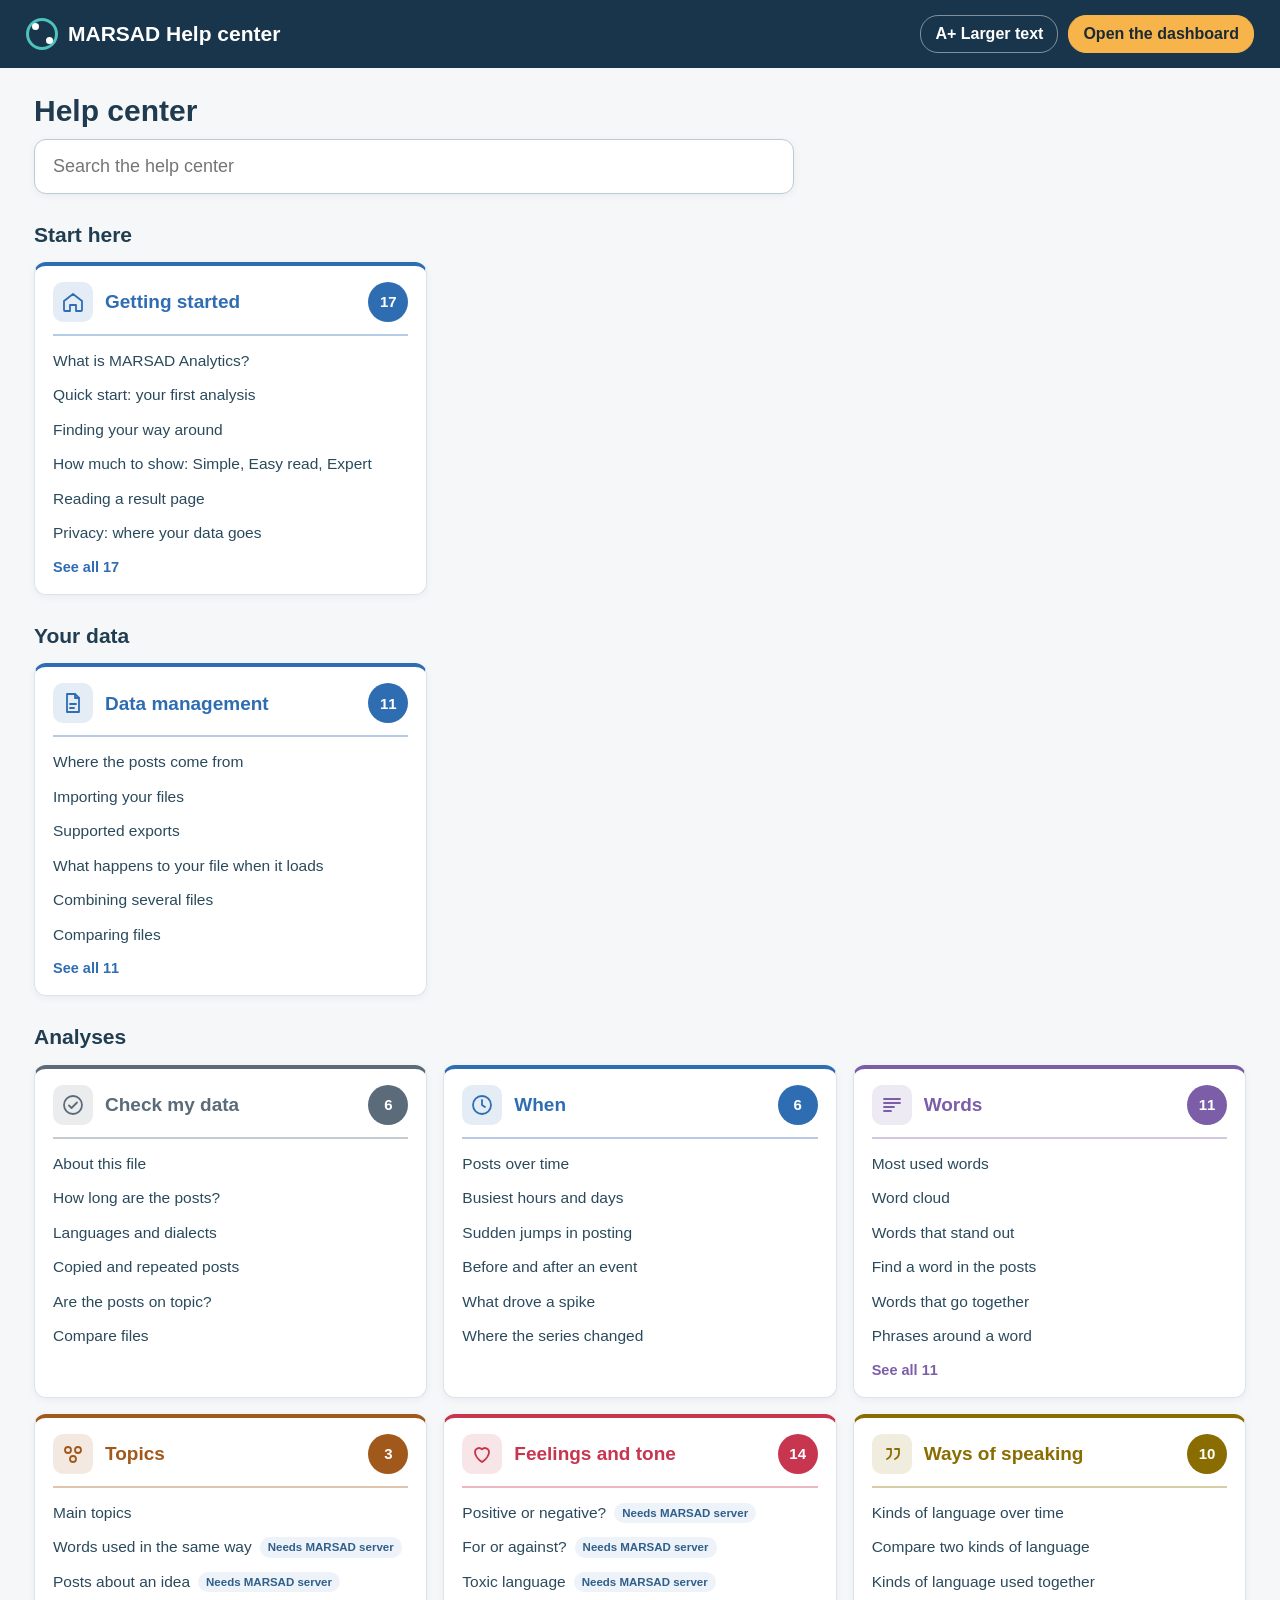
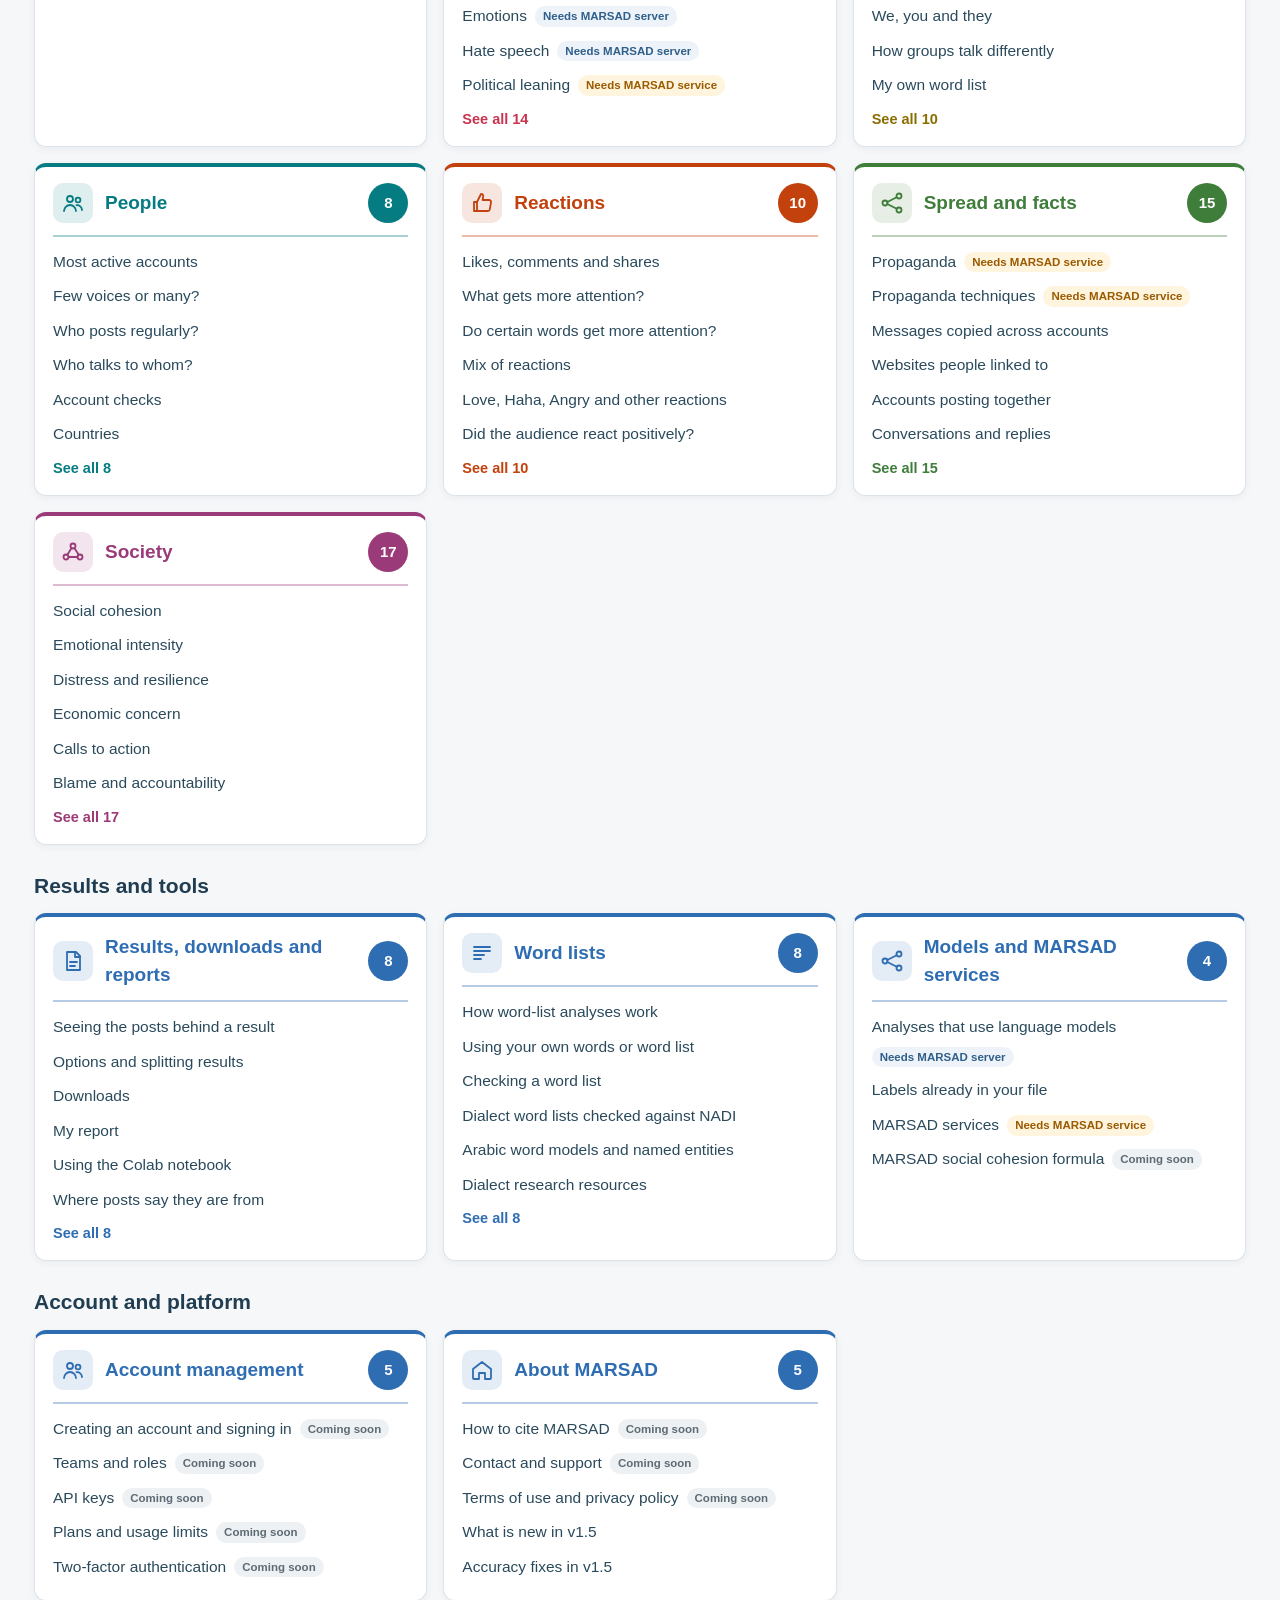
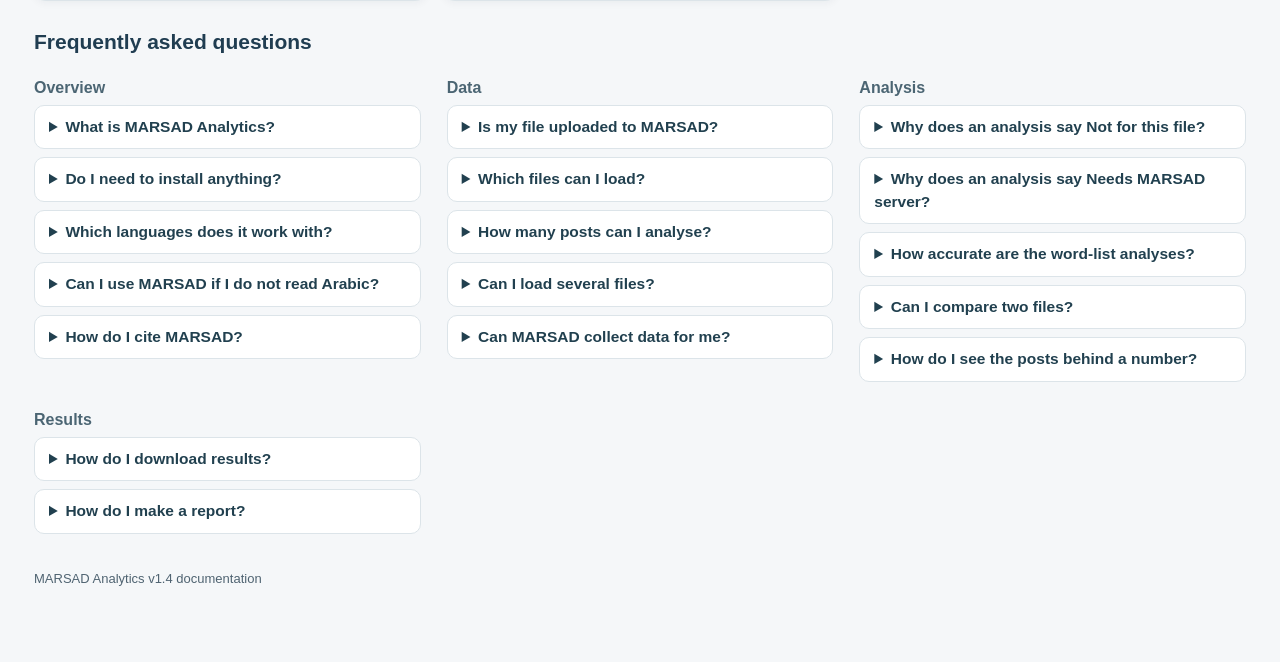
==== commit fed853ba: "Add files via upload" ====
--- a/docs.html
+++ b/docs.html
@@ -222,7 +222,7 @@
 </script>
 <script>
 "use strict";
-const DATA = {"version": "1.4", "groups": [{"id": "start", "title": "Start here"}, {"id": "data", "title": "Your data"}, {"id": "analyses", "title": "Analyses"}, {"id": "tools", "title": "Results and tools"}, {"id": "account", "title": "Account and platform"}], "categories": [{"id": "getting-started", "group": "start", "title": "Getting started", "icon": "home", "intro": "What the tool does and how to run your first analysis.", "count": 16, "ready": 16}, {"id": "data-management", "group": "data", "title": "Data management", "icon": "file", "intro": "Loading, cleaning, combining and comparing files.", "count": 11, "ready": 9}, {"id": "an-data", "group": "analyses", "title": "Check my data", "icon": "check", "intro": "Is my file complete and clean?", "count": 6, "ready": 6}, {"id": "an-time", "group": "analyses", "title": "When", "icon": "clock", "intro": "When did people post?", "count": 5, "ready": 5}, {"id": "an-words", "group": "analyses", "title": "Words", "icon": "text", "intro": "What words did people use?", "count": 11, "ready": 11}, {"id": "an-topics", "group": "analyses", "title": "Topics", "icon": "topics", "intro": "What were people talking about?", "count": 3, "ready": 1}, {"id": "an-feelings", "group": "analyses", "title": "Feelings and tone", "icon": "heart", "intro": "How did people feel, and how did they talk?", "count": 14, "ready": 5}, {"id": "an-framing", "group": "analyses", "title": "Ways of speaking", "icon": "quote", "intro": "How was the message framed?", "count": 10, "ready": 10}, {"id": "an-people", "group": "analyses", "title": "People", "icon": "people", "intro": "Who was posting, and who talks to whom?", "count": 8, "ready": 8}, {"id": "an-reactions", "group": "analyses", "title": "Reactions", "icon": "react", "intro": "How did people respond?", "count": 10, "ready": 10}, {"id": "an-spread", "group": "analyses", "title": "Spread and facts", "icon": "spread", "intro": "How did messages spread, and are they true?", "count": 13, "ready": 8}, {"id": "an-society", "group": "analyses", "title": "Society", "icon": "society", "intro": "What does it say about society?", "count": 17, "ready": 17}, {"id": "results", "group": "tools", "title": "Results, downloads and reports", "icon": "report", "intro": "Reading results, seeing the posts behind them, downloads and reports.", "count": 7, "ready": 7}, {"id": "word-lists", "group": "tools", "title": "Word lists", "icon": "text", "intro": "How word-list analyses work, and how to check or add a list.", "count": 8, "ready": 8}, {"id": "models", "group": "tools", "title": "Models and MARSAD services", "icon": "spread", "intro": "Analyses that use language models or MARSAD services.", "count": 4, "ready": 1}, {"id": "account", "group": "account", "title": "Account management", "icon": "people", "intro": "Signing in, teams, API keys and plans.", "count": 5, "ready": 0}, {"id": "about", "group": "account", "title": "About MARSAD", "icon": "home", "intro": "Citing MARSAD, contact, terms and what changed.", "count": 5, "ready": 2}], "articles": [{"cat": "getting-started", "slug": "what-is-marsad-analytics", "title": "What is MARSAD Analytics?", "status": "ready", "summary": "What the tool does, what it reads, and where it runs.", "html": "<p>MARSAD Analytics turns a file of social media posts into charts, tables and short findings. It is part of the MARSAD Observatory for Arabic social media analysis and works with Arabic, English and many other languages.<\/p>\n<p>You load an export (CrowdTangle, Meltwater, Meta Content Library, X, Reddit through Communalytic, or any table with a text column). The tool checks what the file contains and shows which analyses can run on it. There are 82 analyses in ten sections: Check my data, When, Words, Topics, Feelings and tone, Ways of speaking, People, Reactions, Spread and facts, and Society.<\/p>\n<p>Three ways to use it:<\/p>\n<div class='tw'><table><thead><tr><th>Where<\/th><th>For<\/th><th>Limits<\/th><\/tr><\/thead><tbody><tr><td>Web dashboard<\/td><td>Most users. Nothing to install.<\/td><td>About 50,000 posts per session; language models do not run in the browser<\/td><\/tr><tr><td>Colab notebook<\/td><td>Larger files and the language models (sentiment, emotion, toxicity, dialect)<\/td><td>Needs a Google account<\/td><\/tr><tr><td>MARSAD server<\/td><td>Searching the MARSAD corpus<\/td><td>In the MARSAD platform, not here: see <a href=\"#\" data-doc=\"where-posts-come-from\">Where the posts come from<\/a><\/td><\/tr><\/tbody><\/table><\/div>\n<p>All three run the same code, so the same file gives the same numbers everywhere.<\/p>"}, {"cat": "getting-started", "slug": "quick-start", "title": "Quick start: your first analysis", "status": "ready", "summary": "Load a file and read your first result in seven steps.", "html": "<ol><li>Open the dashboard and wait until the status at the top right shows <b>Ready<\/b>. The first visit takes up to a minute.<\/li><li>Drop your file on the box, or click it to choose a file. To try the tool first, click one of the <b>Practice files<\/b>: CrowdTangle, Meltwater, Reddit and Meta are mostly Arabic with some English, and <b>English (X)<\/b> is English only, for trying the tool without Arabic.<\/li><li>Choose your time zone and weekend, then click <b>Analyse<\/b>.<\/li><li>The <b>Overview<\/b> shows the number of posts and accounts, the main language, the dates, posts over time, the most used words and how concentrated the voices are.<\/li><li>Pick a section from the menu on the left, for example <b>Society<\/b>. Each tile is one analysis. <b>Ready<\/b> means it can run on your file.<\/li><li>Click a tile. The result shows key numbers, a chart and a table. Click any bar or point to read the posts behind it.<\/li><li>Click <b>+ Report<\/b> to keep a result, then open <b>My report<\/b> to download all kept results as one page.<\/li><\/ol>\n<p>Hover the small <b>i<\/b> next to any title, number or column for an explanation in plain words.<\/p>"}, {"cat": "getting-started", "slug": "finding-your-way", "title": "Finding your way around", "status": "ready", "summary": "Menu, colours, the You are here trail, Previous and Next, larger text.", "html": "<ul><li><b>Menu.<\/b> The left menu lists the ten sections. The number beside each (for example 6/8) is how many of its<\/li><\/ul>\n<p>analyses can run on your file. On a phone the menu becomes a row of buttons at the top.<\/p>\n<ul><li><b>Colours.<\/b> Each section has its own colour. The same colour marks its menu icon, its tiles, its page header and<\/li><\/ul>\n<p>the label above each analysis title, so you always know which section you are in.<\/p>\n<ul><li><b>You are here.<\/b> At the top of every page a trail such as Overview › Society › Moral values shows where you are.<\/li><\/ul>\n<p>Click any part of the trail, or the <b>Back<\/b> button, to go up.<\/p>\n<ul><li><b>Previous and Next.<\/b> At the bottom of each analysis, buttons take you to the previous or next analysis in the<\/li><\/ul>\n<p>same section, with your position (for example 9 of 17).<\/p>\n<ul><li><b>All analyses.<\/b> Lists every analysis with a search box.<\/li><li><b>Help.<\/b> The i marks open short help. This Help center has the full guide for every analysis.<\/li><li><b>Larger text.<\/b> The <b>A+ Larger text<\/b> button in the top bar makes all text larger. The page remembers it.<\/li><li><b>Your file.<\/b> The amber button at the top shows the file you are working on. Click it to add or change files.<\/li><\/ul>"}, {"cat": "getting-started", "slug": "reading-a-result", "title": "Reading a result page", "status": "ready", "summary": "Key numbers, chart and table, notes, options, downloads.", "html": "<p>Every analysis page has the same parts, from top to bottom:<\/p>\n<div class='tw'><table><thead><tr><th>Part<\/th><th>What it is<\/th><\/tr><\/thead><tbody><tr><td>Section label and title<\/td><td>The section colour and name, then the analysis name. The i beside the title opens its full explanation<\/td><\/tr><tr><td>Key numbers<\/td><td>Up to six numbers. Hover the i on each for what it means<\/td><\/tr><tr><td>Chart / Table<\/td><td>Switch between the chart and the tables. Some analyses have extra charts, shown as more buttons<\/td><\/tr><tr><td>Notes<\/td><td>Limits of this result for this file, for example a small sample or a word list that is not validated<\/td><\/tr><tr><td>Options<\/td><td>Change the settings of the analysis, for example split the results by time or by account<\/td><\/tr><tr><td>Download<\/td><td>Excel, CSV, the chart as PNG or SVG, and for networks a file for Gephi<\/td><\/tr><tr><td>+ Report<\/td><td>Keeps the result for <a href=\"#\" data-doc=\"my-report\">My report<\/a><\/td><\/tr><\/tbody><\/table><\/div>\n<p>Click a bar, point, word or table row to see <a href=\"#\" data-doc=\"posts-behind-results\">the posts behind it<\/a>.<\/p>"}, {"cat": "getting-started", "slug": "privacy", "title": "Privacy: where your data goes", "status": "ready", "summary": "Files stay in your browser; check provider terms and ethics approval.", "html": "<p>In the web dashboard your file is read and analysed <b>inside your browser<\/b>. It is not uploaded to MARSAD or to any other server. When you close the page, the data is gone.<\/p>\n<ul><li>Downloads and reports are saved to your own computer.<\/li><li>The page loads nothing from the internet: no fonts, no analytics, no trackers. Everything it needs is served with it,<\/li><\/ul>\n<p>so it also works with the network switched off, and no outside company learns that you opened it.<\/p>\n<ul><li>Two things reach the internet only if you ask for them: the Ask MARSAD chat, which sends your question and the<\/li><\/ul>\n<p>numbers of the results you have run (never the posts) to Claude when the page runs inside claude.ai, and a model or API that you connect yourself for the analyses that need one.<\/p>\n<ul><li>The Colab notebook runs in your Google account, under Google's terms.<\/li><li>Before analysing data from Meta Content Library, Meltwater or other providers, check their terms of use and your<\/li><\/ul>\n<p>institution's ethics approval.<\/p>\n<ul><li>Results about stress, wellbeing or health talk are for groups and periods, never judgments about one person.<\/li><\/ul>"}, {"cat": "data-management", "slug": "where-posts-come-from", "title": "Where the posts come from", "status": "ready", "summary": "Collection happens in the MARSAD platform; Analytics reads the files it produces.", "html": "<p>MARSAD Analytics reads files. It does not collect posts, and it never connects to a platform: collection is the job of the MARSAD platform's own data collection section, which gathers public posts into the MARSAD corpus and saves files in the formats read here.<\/p>\n<div class='tw'><table><thead><tr><th>You have<\/th><th>What to do<\/th><\/tr><\/thead><tbody><tr><td>A MARSAD collection<\/td><td>Download the finished collection and load the file<\/td><\/tr><tr><td>A research tool (Meltwater, CrowdTangle archive, Meta Content Library, Communalytic, a platform export)<\/td><td>Export a CSV or Excel file and load it: see <a href=\"#\" data-doc=\"supported-exports\">Supported exports<\/a><\/td><\/tr><tr><td>Your own table<\/td><td>Any CSV, Excel or JSON with a text column works: see <a href=\"#\" data-doc=\"importing-files\">Importing your files<\/a><\/td><\/tr><\/tbody><\/table><\/div>\n<p>Keeping collection outside also keeps your keys and logins out of this page: anything typed into a web page can be read by scripts running on it.<\/p>"}, {"cat": "getting-started", "slug": "languages", "title": "Which languages each analysis works in", "status": "ready", "summary": "Counts, time, accounts and networks work in any language; word lists are Arabic and English; each analysis carries a label.", "html": "<p>Most of MARSAD Analytics does not care what language your posts are in. Counts, dates, accounts, engagement, replies, links, hashtags, duplicate text and coordination all work on any language, because they count structure rather than meaning. The analyses that read meaning are the ones with a language limit, and those limits are real: an Arabic word list finds nothing in English, and a model trained on Arabic should not be pointed at English text.<\/p>\n<p>Every analysis carries a label on its tile, and the full statement sits under <b>Method<\/b> on its own page. The five labels mean:<\/p>\n<div class='tw'><table><thead><tr><th>Label<\/th><th>Analyses<\/th><th>Which ones<\/th><\/tr><\/thead><tbody><tr><td>Any language<\/td><td>36<\/td><td>DATA-1, DATA-3, DATA-6, PAPER-1, PAPER-2, PAPER-3, REACT-1, REACT-2, REACT-4, REACT-5, REACT-6, REACT-7, REACT-8, REACT-9, REACT-10, SOCIETY-2, SPREAD-2, SPREAD-3, SPREAD-4, SPREAD-5, SPREAD-6, SPREAD-10, SPREAD-11, TIME-1, TIME-2, TIME-3, TIME-4, WHO-1, WHO-2, WHO-3, WHO-4, WHO-5, WHO-6, WHO-7, WHO-8, WORDS-9<\/td><\/tr><tr><td>Any language written with spaces between words (not Chinese, Japanese or Thai)<\/td><td>16<\/td><td>DATA-2, DATA-4, DATA-5, FRAME-6, SPREAD-1, TIME-5, TOPIC-1, TOPIC-2, WORDS-1, WORDS-2, WORDS-3, WORDS-4, WORDS-5, WORDS-6, WORDS-7, WORDS-8<\/td><\/tr><tr><td>Arabic and English (MARSAD lexicons); other languages need your own word list (FRAME-6)<\/td><td>24<\/td><td>FRAME-1, FRAME-2, FRAME-3, FRAME-4, FRAME-5, FRAME-19, FRAME-20, REACT-3, SOCIETY-1, SOCIETY-3, SOCIETY-4, SOCIETY-5, SOCIETY-6, SOCIETY-7, SOCIETY-8, SOCIETY-9, SOCIETY-10, SOCIETY-11, SOCIETY-12, SOCIETY-13, SOCIETY-14, SOCIETY-15, SOCIETY-16, SOCIETY-17<\/td><\/tr><tr><td>Languages of the model (listed on the card)<\/td><td>12<\/td><td>FRAME-7, FRAME-8, FRAME-9, FRAME-10, FRAME-11, FRAME-12, FRAME-13, FRAME-14, SPREAD-7, SPREAD-8, SPREAD-9, TOPIC-3<\/td><\/tr><tr><td>Arabic only<\/td><td>9<\/td><td>DIALECT-1, DIALECT-2, DIALECT-3, FRAME-15, FRAME-16, FRAME-17, FRAME-18, WORDS-10, WORDS-11<\/td><\/tr><\/tbody><\/table><\/div>\n<h2>What the labels mean<\/h2>\n<p><b>Any language.<\/b> Nothing in the analysis depends on the words themselves. Safe on any file.<\/p>\n<p><b>Any language written with spaces between words.<\/b> Words are split on spaces and punctuation. Fine for English, Arabic, French, Indonesian and most others. Not meaningful for Chinese, Japanese or Thai, which are written without spaces; MARSAD says so on the result when it sees much of that text in your file.<\/p>\n<p><b>Arabic and English word lists.<\/b> The MARSAD word lists were built for Arabic, with a thinner English list beside them. On an English-only file these analyses still run, but only the English list is doing anything, and MARSAD says so on the result. For another language, build your own list with <b>Your own word list (FRAME-6)<\/b>, which works in any language.<\/p>\n<p><b>Languages of the model.<\/b> The analysis sends your posts to a classifier. Which languages it handles is the model's property, not MARSAD's, and the card names the model. Connect an English or multilingual model and these analyses work in that language.<\/p>\n<p><b>Arabic only.<\/b> The word list or model behind the analysis is Arabic and has no equivalent for other languages. Run one of these on a file that is mostly not Arabic and it will produce a near-empty chart. MARSAD puts a notice at the top of the result saying what share of your posts is actually Arabic.<\/p>\n<h2>Trying it without Arabic<\/h2>\n<p>The start page offers an <b>English (X)<\/b> practice file: around 1,500 invented English posts about an invented city transport debate, in X (Twitter) export shape. It has the things the analyses look for, including a burst of identical campaign wording and some reply threads, so you can see what each one produces before you load your own data.<\/p>\n<h2>The interface itself<\/h2>\n<p>The interface is in English and Arabic. The language of the interface is separate from the language of your posts: you can read the interface in Arabic while analysing English posts, or the other way round.<\/p>"}, {"cat": "getting-started", "slug": "what-was-audited", "title": "What an outside audit found, and what changed", "status": "ready", "summary": "The 7 November 2026 audit's sixteen findings, the five defects fixed, and what is labelled exploratory instead.", "html": "<p>An independent audit of version 1.5 on 7 November 2026 reported sixteen findings. Five were reproducible calculation or crash defects; the rest were limits on what the figures support, a licensing question about two word lists, and checks that can only be done on a deployed site. Every reproducible defect is fixed and each has a test that fails on the old code. This article says what they were, because a reader who used the tool before these fixes may have numbers that need checking.<\/p>\n<div class='tw'><table><thead><tr><th>What was wrong<\/th><th>What it affected<\/th><th>Now<\/th><\/tr><\/thead><tbody><tr><td><b>Check on my data<\/b> pooled the judged posts without weighting<\/td><td>The sample takes about the same number of posts from every predicted label, so rare labels are over-represented. The overall accuracy was the average of the label rates, not the rate across your posts. In one test a model right on 90% of posts was reported at 50%.<\/td><td>The overall rate is weighted by how common each label is, and the figure says so. The unweighted number is still shown beside it.<\/td><\/tr><tr><td>A comparison of two shares had a zero-width range at the extremes<\/td><td>Comparing 0 of 20 against 20 of 20 gave a 95% range of exactly 100 to 100 points, which claimed certainty no sample of that size can support.<\/td><td>The range is now Newcombe's score interval, checked against an independent implementation. The same comparison gives 77 to 100 points.<\/td><\/tr><tr><td>A confidence filter changed the chart but not the stated basis<\/td><td>With a filter set, a chart drawn from one post said it was based on three. Percentages used the wrong denominator.<\/td><td>The basis, the chart title and the percentage toggle all use the number above the filter, and the title names the filter.<\/td><\/tr><tr><td><b>Social cohesion<\/b> failed when every reviewed post was toxic<\/td><td>The analysis returned an error instead of a civil-tone score of 0%.<\/td><td>It returns the score.<\/td><\/tr><tr><td>An annotation sheet with a value other than 0 or 1 crashed<\/td><td>The error came from inside the statistics and said nothing about the sheet.<\/td><td>The sheet is checked first, and the message names the column, the bad values and what to do. Duplicate post ids and mixed word lists are refused too.<\/td><\/tr><tr><td>The percentage toggle divided every chart by the number of posts<\/td><td>A chart counting word matches or reactions can exceed the number of posts, so the percentages were of nothing.<\/td><td>A chart states its own denominator where it knows one; otherwise the toggle checks that the numbers fit and leaves the chart in counts if they do not.<\/td><\/tr><tr><td>The offensive-language model used three group words as features<\/td><td>The model card said group words are not used as features. Three inflected forms had slipped through, each raising the score, so naming a group pushed a post toward offensive.<\/td><td>The model was retrained with those forms excluded. Accuracy is unchanged (macro F1 0.752 against 0.754). A test now asserts that removing a group word from a sentence does not move the score.<\/td><\/tr><tr><td>Two research word lists were in the public bundle<\/td><td>MADAR grants no right to redistribute it and NileULex's terms do not grant one either.<\/td><td>Both are out of the bundle the browser downloads. The two analyses that need them say why and how to install them locally.<\/td><\/tr><tr><td>Documented card counts had drifted<\/td><td>The README said 94 entries while the registry held 97.<\/td><td>The counts are checked against the registry by a test.<\/td><\/tr><\/tbody><\/table><\/div>\n<h2>What is still exploratory, and says so<\/h2>\n<p>Three things the audit asked to be labelled rather than fixed, because they are limits rather than errors:<\/p>\n<ul><li><b>Word-list analyses.<\/b> No word list has been checked against posts. Any result built on one now opens with an<\/li><\/ul>\n<p>exploratory notice naming the lists and saying the figures count listed words rather than measuring the thing the list is named after. See <a href=\"#\" data-doc=\"checking-word-lists\">Checking a word list<\/a>.<\/p>\n<ul><li><b>adjusted_%_other_dataset.<\/b> This rescales a share by how the model scored on a different set of posts. It<\/li><\/ul>\n<p>only holds if the model errs the same way on yours, and where it does not the adjusted figure can be further from the truth than the plain share. It is dropped entirely once you have judged a sample of your own posts.<\/p>\n<ul><li><b>Social cohesion.<\/b> An average of whichever components your file supports, with no outside measure behind it.<\/li><\/ul>\n<p>The components are now named on the chart and in the notes, and the index should not be compared across files unless both used the same components.<\/p>\n<h2>What has not been tested<\/h2>\n<p>Two of the audit's gates need things this build cannot check by itself. A load test and a penetration test of the hosted site have not been run. The Arabic interface was checked at 390, 768 and 1440 pixels wide, with right-to-left layout, mirrored panels and right-to-left tables confirmed; chart interiors are drawn by the chart library and do not mirror, and no screen-reader user has tested the tool.<\/p>"}, {"cat": "data-management", "slug": "importing-files", "title": "Importing your files", "status": "ready", "summary": "File types, the one column you need, and size.", "html": "<p>Drop one or more files on the box on the start page, or click it to choose them.<\/p>\n<div class='tw'><table><thead><tr><th>File type<\/th><th>Extensions<\/th><\/tr><\/thead><tbody><tr><td>Comma or tab separated<\/td><td>.csv, .tsv, .txt<\/td><\/tr><tr><td>Excel<\/td><td>.xlsx, .xls<\/td><\/tr><tr><td>JSON<\/td><td>.json, .jsonl, .ndjson<\/td><\/tr><\/tbody><\/table><\/div>\n<ul><li>The only column the tool needs is the <b>text<\/b> of each post. Dates, accounts, likes and other columns switch on<\/li><\/ul>\n<p>more analyses: see <a href=\"#\" data-doc=\"columns-guide\">Which columns unlock which analyses<\/a>.<\/p>\n<ul><li>The tool recognises the export format by its columns: see <a href=\"#\" data-doc=\"supported-exports\">Supported exports<\/a>.<\/li><li>Up to about 50,000 posts in total work well in the browser. For more, see <a href=\"#\" data-doc=\"large-datasets\">Large datasets<\/a>.<\/li><li>To add a file later, click the amber <b>Change or add files<\/b> button at the top.<\/li><\/ul>"}, {"cat": "data-management", "slug": "supported-exports", "title": "Supported exports", "status": "ready", "summary": "Meta Content Library, CrowdTangle, Meltwater, Communalytic and any table; tested against full real headers.", "html": "<div class='tw'><table><thead><tr><th>Source<\/th><th>How it is recognised<\/th><th>Notes<\/th><\/tr><\/thead><tbody><tr><td>Meta Content Library<\/td><td>Its column names (at least three)<\/td><td>Facebook and Instagram; reactions, views, owner type, country of the page admin<\/td><\/tr><tr><td>CrowdTangle (archives)<\/td><td>Its column names<\/td><td>Facebook reactions, page category, followers, overperforming score, video data<\/td><\/tr><tr><td>Meltwater<\/td><td>Its column names<\/td><td>Many platforms in one file (X, Facebook, Instagram, Reddit, YouTube, TikTok, news); reach; Meltwater's own sentiment<\/td><\/tr><tr><td>Reddit through Communalytic<\/td><td>Generic table<\/td><td>Title and body are joined into one text; reply ids give threads and networks<\/td><\/tr><tr><td>X and any other table<\/td><td>Generic table<\/td><td>Columns are matched by name: text, message, content, body, tweet, caption...; created_at, date, timestamp...<\/td><\/tr><\/tbody><\/table><\/div>\n<p>If a generic file is not read as expected, rename the text column to <b>text<\/b> and the date column to <b>created_at<\/b>.<\/p>\n<h2>What has been tested<\/h2>\n<p>Each format is tested against the full header set of a real export from that source, not only the columns MARSAD reads. A real export carries columns MARSAD ignores, placeholder cells such as <code>-<\/code>, and numbers written with thousands separators such as <code>1,350<\/code>; all of those are handled. The formats checked this way:<\/p>\n<div class='tw'><table><thead><tr><th>Format<\/th><th>Columns in a full export<\/th><th>Checked<\/th><\/tr><\/thead><tbody><tr><td>CrowdTangle historical CSV<\/td><td>40<\/td><td>Yes<\/td><\/tr><tr><td>Meta Content Library (flattened)<\/td><td>28<\/td><td>Yes<\/td><\/tr><tr><td>Meltwater Explore CSV (UTF-16, tab separated)<\/td><td>37<\/td><td>Yes<\/td><\/tr><tr><td>X (Twitter) API v2<\/td><td>17<\/td><td>Yes<\/td><\/tr><tr><td>Reddit comment dump (PRAW or Pushshift fields)<\/td><td>20<\/td><td>Yes<\/td><\/tr><tr><td>YouTube comments<\/td><td>10<\/td><td>Yes<\/td><\/tr><tr><td>TikTok Research API<\/td><td>12<\/td><td>Yes<\/td><\/tr><tr><td>Instagram Graph API<\/td><td>9<\/td><td>Yes<\/td><\/tr><tr><td>Telegram export<\/td><td>9<\/td><td>Yes<\/td><\/tr><\/tbody><\/table><\/div>\n<p>Meltwater spells its columns differently between products: the older downloads use <code>Source Name<\/code> and <code>Author Handle<\/code>, the Explore CSV uses <code>Source<\/code> and <code>Influencer<\/code>. Both are read.<\/p>\n<p>The practice files on the start page carry the same full headers, so what you practise on has the shape of what you will load.<\/p>\n<div class='note'>Tested means the columns are read and mapped correctly. It does not mean every export of every vintage is<\/div>\n<div class='note'>identical: platforms change their exports. If a column you need is not picked up, say which format and which<\/div>\n<div class='note'>column, and it will be added.<\/div>"}, {"cat": "data-management", "slug": "cleaning", "title": "What happens to your file when it loads", "status": "ready", "summary": "What is removed, what is never changed, and how dates are handled.", "html": "<p>Before any analysis, each file is cleaned. Nothing in your original file changes.<\/p>\n<ul><li><b>Removed:<\/b> rows with no text, posts marked deleted or withheld, and exact duplicate rows.<\/li><li><b>Kept as is:<\/b> engagement numbers are never changed or filled in. A column the file does not have is left out,<\/li><\/ul>\n<p>so the tool can say Not for this file instead of showing zeros.<\/p>\n<ul><li><b>Dates<\/b> are converted to the time zone you chose. See <a href=\"#\" data-doc=\"time-zone-weekend\">Time zone and weekend<\/a>.<\/li><li><b>Arabic text<\/b> is normalised for matching only (alef forms, ta marbuta, diacritics, stretched letters). Posts are<\/li><\/ul>\n<p>always shown as written.<\/p>\n<ul><li><b>File details<\/b> (button on the Overview) lists what was found and what was removed.<\/li><\/ul>"}, {"cat": "data-management", "slug": "combining-files", "title": "Combining several files", "status": "ready", "summary": "One dataset from many files, with repeated posts counted once.", "html": "<p>Load several files at once, or add a file to the ones already loaded with <b>Change or add files<\/b>. With two or more files, choose <b>Combine into one dataset<\/b>.<\/p>\n<ul><li>All posts are analysed together.<\/li><li>A post found in more than one file (same post id, or same text, account and time) is <b>counted once<\/b>. The<\/li><\/ul>\n<p>Overview says how many repeated posts were removed.<\/p>\n<ul><li>Every post keeps the name of its file, so any analysis can still be split by file with **Options › Split the<\/li><\/ul>\n<p>results by › dataset**.<\/p>\n<ul><li>Each file has a <b>Name in charts<\/b> box. Files with the same name form one group, for example three monthly<\/li><\/ul>\n<p>exports all named 2025.<\/p>\n<p>Typical use: several exports of the same search (one per month or per keyword) that you want as one dataset.<\/p>"}, {"cat": "data-management", "slug": "comparing-files", "title": "Comparing files", "status": "ready", "summary": "Results side by side, file by file.", "html": "<p>With two or more files, choose <b>Compare the files<\/b>. Each file keeps all its posts, even posts that are also in another file, because each file is its own sample.<\/p>\n<ul><li><b>39 analyses split by file automatically<\/b>: the chart shows one line or bar per file. The button **Show all files<\/li><\/ul>\n<p>together** switches the split off.<\/p>\n<ul><li><b>The other analyses<\/b> (for example top accounts, networks, copied posts) look at one set of posts at a time.<\/li><\/ul>\n<p>Buttons let you choose All files or one file, and a table gives the <b>key numbers for each file<\/b> side by side.<\/p>\n<ul><li>Clicking a chart shows posts from the file on screen only.<\/li><li><a href=\"#\" data-app=\"DATA-6\">Compare files<\/a> gives a detailed comparison: size, accounts, dates, engagement and word lists.<\/li><\/ul>\n<p><b>Good practice<\/b><\/p>\n<ul><li>Compare 2 to 6 groups. Charts with more are hard to read; give files the same name to group them.<\/li><li>Files from different platforms count likes, shares and reach differently. Compare shares (%) rather than<\/li><\/ul>\n<p>engagement numbers. The page warns you when platforms differ.<\/p>\n<ul><li>Different date ranges or search terms make files differ for reasons that have nothing to do with the topic. Note<\/li><\/ul>\n<p>how each file was collected.<\/p>"}, {"cat": "data-management", "slug": "time-zone-weekend", "title": "Time zone and weekend", "status": "ready", "summary": "Why the time zone changes your hourly results.", "html": "<p>Choose these on the start page before clicking Analyse.<\/p>\n<ul><li><b>Time zone.<\/b> All dates and hours are shown in this time zone (Qatar by default). Busiest hours and day-by-day<\/li><\/ul>\n<p>counts depend on it.<\/p>\n<ul><li><b>Weekend.<\/b> Auto, Friday-Saturday or Saturday-Sunday. Used when results compare weekdays with the weekend.<\/li><\/ul>"}, {"cat": "data-management", "slug": "columns-guide", "title": "Which columns unlock which analyses", "status": "ready", "summary": "Each column and the analyses it switches on.", "html": "<div class='tw'><table><thead><tr><th>Column in your file<\/th><th>Switches on<\/th><\/tr><\/thead><tbody><tr><td>Text<\/td><td>Words, topics, ways of speaking, Society, emoji<\/td><\/tr><tr><td>Date and time<\/td><td>The When section, before and after an event, results over time<\/td><\/tr><tr><td>Account name, post id<\/td><td>The People section, copied posts, repeated posts across files<\/td><\/tr><tr><td>Likes, comments, shares or a total; reach; views<\/td><td>The Reactions section and attention in other analyses<\/td><\/tr><tr><td>Facebook reactions (Love, Haha, Angry...)<\/td><td>Mix of reactions, audience agreement<\/td><\/tr><tr><td>Reply or quote ids (mentions come from the text)<\/td><td>Who talks to whom, parts of Social cohesion<\/td><\/tr><tr><td>Platform, country, language, source, page category<\/td><td>Splitting results by these groups<\/td><\/tr><tr><td>Model labels (label_sentiment, label_toxicity, dialect...)<\/td><td>The model-based analyses, without running a model. See <a href=\"#\" data-doc=\"labels-in-your-file\">Labels already in your file<\/a><\/td><\/tr><\/tbody><\/table><\/div>\n<p>An analysis that cannot run says <b>Not for this file<\/b> and names what is missing.<\/p>"}, {"cat": "data-management", "slug": "large-datasets", "title": "Large datasets", "status": "ready", "summary": "What size works where.", "html": "<ul><li><b>Web dashboard:<\/b> about 50,000 posts in total. Above that the page gets slow, and some analyses (copied posts,<\/li><\/ul>\n<p>topics, networks) take minutes.<\/p>\n<ul><li><b>Colab notebook:<\/b> hundreds of thousands of posts, depending on the Colab machine. See<\/li><\/ul>\n<p><a href=\"#\" data-doc=\"colab-notebook\">Using the Colab notebook<\/a>.<\/p>\n<ul><li><b>MARSAD server:<\/b> corpus searches with sampling, in the MARSAD platform: see <a href=\"#\" data-doc=\"where-posts-come-from\">Where the posts come from<\/a>.<\/li><\/ul>"}, {"cat": "data-management", "slug": "saved-datasets", "title": "Saved datasets and folders", "status": "placeholder", "summary": "Saving a dataset to your MARSAD account", "html": "<p>This page is a placeholder. The feature is not part of MARSAD Analytics v1.4 yet.<\/p>\n<h2>What this page will cover<\/h2>\n<ul><li>Saving a dataset to your MARSAD account<\/li><li>Folders for projects<\/li><li>How long datasets are kept<\/li><\/ul>\n<div class='note'>Written by the MARSAD team when the feature is released.<\/div>"}, {"cat": "data-management", "slug": "sharing-datasets", "title": "Sharing datasets with your team", "status": "placeholder", "summary": "Sharing a dataset or a report with collaborators", "html": "<p>This page is a placeholder. The feature is not part of MARSAD Analytics v1.4 yet.<\/p>\n<h2>What this page will cover<\/h2>\n<ul><li>Sharing a dataset or a report with collaborators<\/li><li>Read and edit rights<\/li><li>Sharing rules for licensed data<\/li><\/ul>\n<div class='note'>Written by the MARSAD team when the feature is released.<\/div>"}, {"cat": "results", "slug": "posts-behind-results", "title": "Seeing the posts behind a result", "status": "ready", "summary": "Click anything to read the posts behind it.", "html": "<p>Every bar, point, word, bubble and table row can be clicked. A window lists the posts behind it, most engaging first, with the matched words highlighted. Arabic posts are shown right to left.<\/p>\n<ul><li>The title of the window gives the number of matching posts.<\/li><li><b>open<\/b> beside a post opens it on the platform when the file has its link.<\/li><li>Reading the posts is the best check of any result, above all for word-list and model results.<\/li><\/ul>"}, {"cat": "results", "slug": "options-and-splitting", "title": "Options and splitting results", "status": "ready", "summary": "Change settings and split results by time or group.", "html": "<p><b>Options<\/b> on an analysis page changes its settings. Click <b>Update<\/b> to run it again.<\/p>\n<ul><li><b>Split the results by<\/b> shows the result over time or for each group: account, source, country, page type,<\/li><\/ul>\n<p>language, file (dataset), script, post type, dialect or topic, when the file has them.<\/p>\n<ul><li>Some analyses need input, for example the words to track or the date of an event. Their options are open when the<\/li><\/ul>\n<p>page loads.<\/p>\n<ul><li>The i beside each option explains it.<\/li><\/ul>"}, {"cat": "results", "slug": "downloads", "title": "Downloads", "status": "ready", "summary": "Excel, CSV, PNG, SVG and network files.", "html": "<p><b>Download<\/b> on an analysis page offers:<\/p>\n<div class='tw'><table><thead><tr><th>Format<\/th><th>Contains<\/th><\/tr><\/thead><tbody><tr><td>Excel<\/td><td>All tables of the result, one sheet each<\/td><\/tr><tr><td>CSV (zip)<\/td><td>All tables as CSV files<\/td><\/tr><tr><td>Chart as PNG / SVG<\/td><td>The chart on screen, for slides (PNG) or papers (SVG)<\/td><\/tr><tr><td>Network for Gephi<\/td><td>Who talks to whom as a GraphML file<\/td><\/tr><tr><td>Network explorer page<\/td><td>An interactive network that opens in any browser<\/td><\/tr><\/tbody><\/table><\/div>\n<p>Arabic text opens correctly in Excel from the Excel download. CSV files are saved as UTF-8.<\/p>"}, {"cat": "results", "slug": "my-report", "title": "My report", "status": "ready", "summary": "Keep results and download them as one page.", "html": "<ol><li>On any analysis, click <b>+ Report<\/b>. The button changes to <b>In report<\/b>.<\/li><li>Open <b>My report<\/b> from the menu to see the list. Remove anything you do not need.<\/li><li>Click <b>Download report<\/b>. You get one web page with every kept result: charts that stay interactive, key numbers, tables and notes. It opens offline in any browser and can be shared by email.<\/li><\/ol>\n<p>The report uses the options each analysis had when you added it.<\/p>"}, {"cat": "results", "slug": "colab-notebook", "title": "Using the Colab notebook", "status": "ready", "summary": "Larger files, language models, PDF and LaTeX exports.", "html": "<p>The notebook runs the same analyses in Google Colab, for larger files and the language models.<\/p>\n<ol><li>Open MARSAD_Analytics.ipynb in Google Colab.<\/li><li>Run <b>1. Install<\/b> (once per session).<\/li><li>Run <b>2. Upload files<\/b> and choose your files, or connect Google Drive.<\/li><li>Run <b>3. Open the dashboard<\/b>. The dashboard in the notebook has the same analyses, plus model enrichment (sentiment, emotion, toxicity, dialect) and exports as PDF and LaTeX.<\/li><li>Optional: <b>4. Scripted use<\/b> runs analyses from code; <b>5. Validate a lexicon<\/b> checks a word list.<\/li><\/ol>"}, {"cat": "word-lists", "slug": "how-word-lists-work", "title": "How word-list analyses work", "status": "ready", "summary": "Whole-word matching, Arabic forms, negation and opposite phrases.", "html": "<p>Many analyses count posts that use words from a list, for example a list of trust words or of economic worries.<\/p>\n<ul><li><b>Whole words only.<\/b> A word inside a longer word does not count.<\/li><li><b>Arabic forms.<\/b> Spelling variants are matched (أ إ آ ا, ة ه, ى ي), and common prefixes (و، ف، ب، ل، ال) and<\/li><\/ul>\n<p>endings (ها، هم، ات، ون...) are allowed on words of four letters or more.<\/p>\n<ul><li><b>Negation.<\/b> For some lists a word right after a negation does not count: مش مبسوط is not counted as happy,<\/li><\/ul>\n<p>not fair is not counted as fair.<\/p>\n<ul><li><b>Opposite phrases win.<\/b> فقدنا الثقة (we lost trust) counts as distrust only, not also as trust.<\/li><li><b>Shares.<\/b> Results give the share of posts with at least one match and the matches per 1,000 words.<\/li><\/ul>\n<p>Word lists find words, not meaning. Sarcasm, quotes and reported speech are counted like any other use. Always read some posts behind a result: see <a href=\"#\" data-doc=\"checking-word-lists\">Checking a word list<\/a>.<\/p>"}, {"cat": "word-lists", "slug": "own-word-list", "title": "Using your own words or word list", "status": "ready", "summary": "Type your own words now; upload full lists in the notebook.", "html": "<ul><li><b>Track a few words:<\/b> in <a href=\"#\" data-app=\"FRAME-6\">My own word list<\/a> (Ways of speaking), type your words or phrases separated by commas.<\/li><li><b>A whole word list:<\/b> in the Colab notebook, load a CSV with columns term, category, lang. Each category becomes<\/li><\/ul>\n<p>a list available to every word-list analysis. An edited copy of a MARSAD list keeps its negation and opposite-phrase rules.<\/p>\n<ul><li>Uploading a word list in the web dashboard: coming later.<\/li><\/ul>"}, {"cat": "word-lists", "slug": "checking-word-lists", "title": "Checking a word list", "status": "ready", "summary": "Read 20 posts, compute precision, fix the words that misfire.", "html": "<p>Before reporting a word-list result, check its precision on your own data:<\/p>\n<ol><li>Open the analysis and click the bar of the list you want to check.<\/li><li>Read 20 posts and count how many really express the idea of the list.<\/li><li>Precision = correct posts / 20. Below 14 of 20, look at the words behind the wrong posts (Table view, top terms) and remove or replace them.<\/li><\/ol>\n<p>In the Colab notebook, <b>5. Validate a lexicon<\/b> samples matched posts for two annotators and computes precision with a confidence interval.<\/p>"}, {"cat": "models", "slug": "model-analyses", "title": "Analyses that use language models", "status": "server", "summary": "Sentiment, emotion, toxicity, hate speech, stance and dialect.", "html": "<p>Sentiment, emotions, toxicity, hate speech, stance, dialect and two of the topic methods use language models. These models are too large to run in a web browser.<\/p>\n<ul><li><b>Web dashboard:<\/b> these analyses show <b>Needs MARSAD server<\/b>. They run if your file already contains the labels:<\/li><\/ul>\n<p>see <a href=\"#\" data-doc=\"labels-in-your-file\">Labels already in your file<\/a>.<\/p>\n<ul><li><b>Colab notebook:<\/b> add the labels with the model enrichment step, then run the analyses.<\/li><li><b>MARSAD server:<\/b> coming later.<\/li><\/ul>\n<p>Each analysis page names the model, its languages and its known limits.<\/p>"}, {"cat": "models", "slug": "labels-in-your-file", "title": "Labels already in your file", "status": "ready", "summary": "Use labels from another tool without running a model.", "html": "<p>If your file already has model labels, the tool uses them and the matching analyses become Ready, even in the browser.<\/p>\n<div class='tw'><table><thead><tr><th>Column name<\/th><th>Used by<\/th><\/tr><\/thead><tbody><tr><td>label_sentiment (and score_sentiment)<\/td><td>Sentiment<\/td><\/tr><tr><td>label_emotion<\/td><td>Emotions<\/td><\/tr><tr><td>label_toxicity, toxicity scores<\/td><td>Toxicity<\/td><\/tr><tr><td>label_hate<\/td><td>Hate speech<\/td><\/tr><tr><td>label_stance<\/td><td>Stance<\/td><\/tr><tr><td>dialect<\/td><td>Languages and dialects<\/td><\/tr><tr><td>label_propaganda, label_checkworthiness, label_political_bias, label_fact<\/td><td>The MARSAD service analyses<\/td><\/tr><\/tbody><\/table><\/div>\n<p>The same naming works for any task: label_&lt;task&gt;, with score_&lt;task&gt; for the model's confidence.<\/p>"}, {"cat": "models", "slug": "marsad-services", "title": "MARSAD services", "status": "service", "summary": "Propaganda, political bias, claims and fact checks.", "html": "<p>Six analyses wait for MARSAD's own models: propaganda, propaganda techniques, political bias, checkworthy claims, claims and fact checks. In the dashboard they show <b>Needs MARSAD service<\/b> until the service is connected, and they run on files that already include their labels.<\/p>\n<p>Offensive language, hope speech and sarcasm are shown as <b>Planned<\/b>.<\/p>\n<div class='note'>Details of each service (model, languages, accuracy) will be added here when the services are connected.<\/div>"}, {"cat": "models", "slug": "cohesion-formula", "title": "MARSAD social cohesion formula", "status": "placeholder", "summary": "The official MARSAD formula for Social cohesion.", "html": "<p>This page is a placeholder. The feature is not part of MARSAD Analytics v1.4 yet.<\/p>\n<h2>What this page will cover<\/h2>\n<ul><li>The parts of the MARSAD social cohesion index and their weights<\/li><li>How it differs from the default (the average of the parts)<\/li><li>Validation and references<\/li><\/ul>\n<div class='note'>Written by the MARSAD team when the feature is released.<\/div>"}, {"cat": "account", "slug": "sign-in", "title": "Creating an account and signing in", "status": "placeholder", "summary": "Who can create an account", "html": "<p>This page is a placeholder. The feature is not part of MARSAD Analytics v1.4 yet.<\/p>\n<h2>What this page will cover<\/h2>\n<ul><li>Who can create an account<\/li><li>Signing in with your institution<\/li><li>Resetting your password<\/li><\/ul>\n<div class='note'>Written by the MARSAD team when the feature is released.<\/div>"}, {"cat": "account", "slug": "teams", "title": "Teams and roles", "status": "placeholder", "summary": "Creating a team", "html": "<p>This page is a placeholder. The feature is not part of MARSAD Analytics v1.4 yet.<\/p>\n<h2>What this page will cover<\/h2>\n<ul><li>Creating a team<\/li><li>Roles and rights<\/li><li>Shared folders and reports<\/li><\/ul>\n<div class='note'>Written by the MARSAD team when the feature is released.<\/div>"}, {"cat": "account", "slug": "api-keys", "title": "API keys", "status": "placeholder", "summary": "Creating and revoking keys", "html": "<p>This page is a placeholder. The feature is not part of MARSAD Analytics v1.4 yet.<\/p>\n<h2>What this page will cover<\/h2>\n<ul><li>Creating and revoking keys<\/li><li>What the MARSAD API offers<\/li><li>Limits per key<\/li><\/ul>\n<div class='note'>Written by the MARSAD team when the feature is released.<\/div>"}, {"cat": "account", "slug": "plans", "title": "Plans and usage limits", "status": "placeholder", "summary": "Free and research plans", "html": "<p>This page is a placeholder. The feature is not part of MARSAD Analytics v1.4 yet.<\/p>\n<h2>What this page will cover<\/h2>\n<ul><li>Free and research plans<\/li><li>Corpus search limits<\/li><li>Storage limits<\/li><\/ul>\n<div class='note'>Written by the MARSAD team when the feature is released.<\/div>"}, {"cat": "account", "slug": "two-factor", "title": "Two-factor authentication", "status": "placeholder", "summary": "Turning it on", "html": "<p>This page is a placeholder. The feature is not part of MARSAD Analytics v1.4 yet.<\/p>\n<h2>What this page will cover<\/h2>\n<ul><li>Turning it on<\/li><li>Recovery codes<\/li><\/ul>\n<div class='note'>Written by the MARSAD team when the feature is released.<\/div>"}, {"cat": "about", "slug": "how-to-cite", "title": "How to cite MARSAD", "status": "placeholder", "summary": "The reference to use in papers.", "html": "<p>This page is a placeholder. The feature is not part of MARSAD Analytics v1.4 yet.<\/p>\n<h2>What this page will cover<\/h2>\n<ul><li>The reference to cite for the tool<\/li><li>Citing a dataset from the MARSAD corpus<\/li><\/ul>\n<div class='note'>Written by the MARSAD team when the feature is released.<\/div>"}, {"cat": "about", "slug": "contact", "title": "Contact and support", "status": "placeholder", "summary": "How to report a problem", "html": "<p>This page is a placeholder. The feature is not part of MARSAD Analytics v1.4 yet.<\/p>\n<h2>What this page will cover<\/h2>\n<ul><li>How to report a problem<\/li><li>How to request an analysis or a word list<\/li><\/ul>\n<div class='note'>Written by the MARSAD team when the feature is released.<\/div>"}, {"cat": "about", "slug": "terms", "title": "Terms of use and privacy policy", "status": "placeholder", "summary": "Terms of use", "html": "<p>This page is a placeholder. The feature is not part of MARSAD Analytics v1.4 yet.<\/p>\n<h2>What this page will cover<\/h2>\n<ul><li>Terms of use<\/li><li>Privacy policy<\/li><li>Data provider terms<\/li><\/ul>\n<div class='note'>Written by the MARSAD team when the feature is released.<\/div>"}, {"cat": "about", "slug": "whats-new", "title": "What is new in v1.5", "status": "ready", "summary": "Wider and cleaner word lists (v1.5); Society analyses, file comparison and navigation (v1.4).", "html": "<h2>v1.5, later November additions<\/h2>\n<div class='tw'><table><thead><tr><th>Area<\/th><th>Change<\/th><\/tr><\/thead><tbody><tr><td>Arabic<\/td><td>The Arabic interface now covers every analysis: title, a one-sentence method and a one-sentence caution, plus Arabic labels for metrics, options and required fields, Arabic chart tabs, axis titles and table headers, and an Arabic Help center with the English technical guide kept under each page. From an Arabic and RTL review of v1.5, checked against the English methods before merging<\/td><\/tr><tr><td>Customize<\/td><td>Choose which analyses appear (a set such as Basic or Investigation, or your own choice), pin the ones you use to the menu, and reopen where you left off. Section lists on All analyses fold away<\/td><\/tr><tr><td>Filters<\/td><td>Two more filters: a minimum engagement, and posts with a link<\/td><\/tr><tr><td>Charts<\/td><td>Copy the chart as an image; split any label result (sentiment, emotions, offensive language, hate, propaganda) by topic, dialect, country, script, type or hashtag, with the split shown as a table and a stacked bar<\/td><\/tr><tr><td>Fixed<\/td><td>The split option on the label cards did nothing: it now produces the cross-tab it promised (an audit of 6 November found this)<\/td><\/tr><tr><td>Investigation<\/td><td>A new set for campaigns, trolls, bots and misinformation work: propaganda techniques from word lists (FRAME-20), who spread it first (SPREAD-10), link and source checks (SPREAD-11), and a rebuilt Account checks (WHO-5) with nine named checks. Two new study types start from the question: \"Who is pushing this, and is it organic?\" and \"Is a false or unverified claim spreading?\". See <a href=\"#\" data-doc=\"investigations\">Investigating campaigns, bots and misinformation<\/a><\/td><\/tr><tr><td>Word lists<\/td><td>Eleven new seed lists for propaganda techniques (name calling, exaggeration, doubt, fear, flag waving, whataboutism, appeal to authority, black and white framing, one simple cause, slogans, cliches). New and unvalidated: read the posts before reporting<\/td><\/tr><\/tbody><\/table><\/div>\n<h2>v1.5<\/h2>\n<div class='tw'><table><thead><tr><th>Area<\/th><th>Change<\/th><\/tr><\/thead><tbody><tr><td>Word lists<\/td><td>The 63 older lists (framing, emotion, victims, blame, hope, corruption, protest, dialects and others) were reviewed: about 1,800 Arabic and English terms added, including Gulf, Egyptian, Levantine, Iraqi, Maghrebi, Sudanese and Yemeni forms, and about 120 terms removed because they matched other meanings<\/td><\/tr><tr><td>Matching<\/td><td>A list can mark words to match only whole (لازم but not للازمات). Hope, resilience and collective efficacy skip words right after a negation, and despair phrases (فقدنا الأمل) win over hope<\/td><\/tr><tr><td>Results<\/td><td>Counts on word-list analyses change from v1.4: usually lower where common words were removed, higher where dialect words were added. Do not mix v1.4 and v1.5 results in one comparison<\/td><\/tr><\/tbody><\/table><\/div>\n<div class='tw'><table><thead><tr><th>Dialects<\/th><th>The Yemeni, Sudanese and general dialect word lists were checked against labelled NADI tweets; words that mostly appear in other regions or in standard Arabic were removed. See <a href=\"#\" data-doc=\"dialect-lists-nadi\">Dialect word lists checked against NADI<\/a><\/th><\/tr><\/thead><tbody><tr><td>Word models<\/td><td>Sentiment, emotions and offensive language for Arabic posts in the browser, and named people, organizations and places; each tested on held-out data. See <a href=\"#\" data-doc=\"word-models\">Arabic word models and named entities<\/a><\/td><\/tr><tr><td>Stopwords<\/td><td>About 5,360 Arabic stopword forms (was 818), so word counts and keywords show content words<\/td><\/tr><tr><td>Ask MARSAD<\/td><td>A chat panel that answers questions about your results; written answers by Claude from MARSAD's own results when opened in Claude. See <a href=\"#\" data-doc=\"ask-marsad\">Ask MARSAD<\/a><\/td><\/tr><tr><td>New analyses<\/td><td>Who offensive posts name (FRAME-18), news frames (FRAME-19, indicators), sentiment about named entities (WORDS-11), what drove a spike (TIME-5)<\/td><\/tr><tr><td>Accuracy<\/td><td>Fixes from an independent audit (6 November 2026): post ids, repeats and merging, engagement filled per row, and five calculations. See <a href=\"#\" data-doc=\"accuracy-fixes-v15\">Accuracy fixes in v1.5<\/a><\/td><\/tr><tr><td>Check on my data<\/td><td>Mark a random sample of posts as right or wrong on any result: MARSAD gives the share right with a 95% range and, for labels, the corrected share of each label. See <a href=\"#\" data-doc=\"check-on-my-data\">Check a result on your own data<\/a><\/td><\/tr><tr><td>Ranges<\/td><td>Label tables show a 95% range for each share, and for the quick Arabic models a share adjusted for the model's known errors<\/td><\/tr><tr><td>Prepare posts<\/td><td>Work on a random sample of a large file, count each account at most N times, or split the posts at a date into two periods. See <a href=\"#\" data-doc=\"prepare-posts\">Prepare posts<\/a><\/td><\/tr><tr><td>Test the difference<\/td><td>For two files or periods: difference in share with a range, a corrected p value and an effect size for every part of a result. See <a href=\"#\" data-doc=\"test-difference\">Test a difference<\/a><\/td><\/tr><tr><td>Projects and drafts<\/td><td>Save a project and open it later; write a draft report from your results in one click. See <a href=\"#\" data-doc=\"projects-drafts\">Projects and draft reports<\/a><\/td><\/tr><tr><td>Start from a question<\/td><td>Ten study types (an event, who leads, coordination, feelings, framing, before and after, concerns, attention, dialects, a paper), each an ordered set of analyses with what to report<\/td><\/tr><tr><td>Arabic menus<\/td><td>The menus, buttons and the titles and short descriptions of all analyses in Arabic (العربية button at the top). Longer explanations and this Help center are still in English<\/td><\/tr><tr><td>Filters<\/td><td>A filter bar on every page: dates, platform, language, dialect and file. Every analysis, download, chat answer and draft uses the filtered posts. See <a href=\"#\" data-doc=\"filters-and-views\">Filters, views and chart tools<\/a><\/td><\/tr><tr><td>Chart tools<\/td><td>Based on N of M posts under every result; show bars as % of those posts; top 5 to 100; sort by value; full screen; copy key numbers; report a problem<\/td><\/tr><tr><td>Posts<\/td><td>Post lists in random, newest, oldest or engagement order; download every matching post as CSV; copy a post; search the posts from the Overview<\/td><\/tr><tr><td>Simple view<\/td><td>Analyses that cannot run on your file are hidden until you choose Show all. Nothing is removed<\/td><\/tr><tr><td>File details<\/td><td>How complete each field is (text, date, account, engagement and others)<\/td><\/tr><tr><td>Accessibility<\/td><td>Checked with axe-core against WCAG 2.2 AA on nine views: no violations. Keyboard focus stays inside open windows and returns after closing; skip link; charts labelled with a pointer to the table view; text contrast raised; works at 320 px wide. See <a href=\"#\" data-doc=\"accessibility\">Accessibility<\/a><\/td><\/tr><\/tbody><\/table><\/div>\n<p>See <a href=\"#\" data-doc=\"word-lists-v15\">Changes to the word lists in v1.5<\/a>.<\/p>\n<h2>v1.4<\/h2>\n<div class='tw'><table><thead><tr><th>Area<\/th><th>Change<\/th><\/tr><\/thead><tbody><tr><td>Society<\/td><td>Ten new analyses: trust in institutions, moral values, wellbeing, stress and coping, certainty and self-focus, economic mood, boycotts and buying calls, health talk, misinformation signals, issue attention<\/td><\/tr><tr><td>Word lists<\/td><td>46 new Arabic and English lists (about 3,700 terms, Arabic including Gulf, Egyptian, Levantine, Iraqi and Maghrebi forms), with negation and opposite-phrase rules<\/td><\/tr><tr><td>Files<\/td><td>Combine or compare several files; a name per file; repeated posts across files counted once when combining<\/td><\/tr><tr><td>Navigation<\/td><td>You are here trail, section colours, Previous and Next, larger text, an amber file button<\/td><\/tr><tr><td>Help<\/td><td>i help with examples on every analysis, number and column; this Help center<\/td><\/tr><\/tbody><\/table><\/div>"}, {"cat": "word-lists", "slug": "dialect-lists-nadi", "title": "Dialect word lists checked against NADI", "status": "ready", "summary": "How the regional lists were measured and what was removed.", "html": "<p>The Yemeni and Sudanese marker lists, and the general list that tells dialect from standard Arabic, were checked on tweets labelled by country in the NADI shared tasks (2020, 2021 and 2023; 58,768 tweets) and on sentences scored for level of dialectness (ALDi, 0 = standard Arabic, 1 = strongly dialectal).<\/p>\n<p>A regional word was removed when, in 10 or more labelled tweets, fewer than half came from its region. A general dialect word was removed when the sentences it occurs in were, on average, close to standard Arabic (ALDi below 0.35). Words were chosen on the 2020 and 2021 tweets; the numbers below are on the 2023 tweets, which were not used to choose.<\/p>\n<div class='tw'><table><thead><tr><th>List<\/th><th>Precision before<\/th><th>Precision after<\/th><th>Recall before<\/th><th>Recall after<\/th><\/tr><\/thead><tbody><tr><td>Yemeni markers<\/td><td>0.08<\/td><td>0.81<\/td><td>0.18<\/td><td>0.05<\/td><\/tr><tr><td>Sudanese markers<\/td><td>0.63<\/td><td>0.93<\/td><td>0.23<\/td><td>0.19<\/td><\/tr><\/tbody><\/table><\/div>\n<p>Removed from the Yemeni list: words used across the Gulf and elsewhere, such as بس, شي, حق, عاد, ماشي, مدري and ياسر (also a name). Removed from the Sudanese list: ياخي, شديد, ود, بت, دايرين. Removed from the general list: كيف, عاد, نحب, اختي, هادي, ياسر, درك, متين, بالحق, برك. وايد and هواي stay, but only as whole words, because with a suffix they become standard words (وأيده, هواية).<\/p>\n<p>Precision here is how often a matched tweet really comes from that region; recall is how many tweets of the region the list finds. Word lists find few tweets of a region. They show which dialect words occur; they do not identify a post's dialect. The NADI data is used under its research licence and is not part of the public dashboard.<\/p>"}, {"cat": "getting-started", "slug": "check-on-my-data", "title": "Check a result on your own data", "status": "ready", "summary": "Measure how accurate a result is on your posts, and correct label shares.", "html": "<p>Every word list and model makes mistakes, and how many depends on the posts. <b>Check on my data<\/b> (on any result whose chart opens posts) measures this on your file.<\/p>\n<ol><li>Choose what to check: one bar, word or label, or for model labels, all labels at once (equal numbers of each, so rare labels are checked too).<\/li><li>Choose how many posts. 30 posts give a range of about plus or minus 15 points; 100 posts about plus or minus 9.<\/li><li>Read each post and answer Yes, No or Unsure (for labels, pick the right label). Unsure answers are left out.<\/li><\/ol>\n<p>MARSAD then gives the <b>share right<\/b> (precision) with a 95% range (Wilson interval). For labels, it also estimates the <b>corrected share<\/b> of each label in the whole file: the share MARSAD found for each label, redistributed by what your checked posts really were, with a 95% bootstrap range. The corrected shares appear in the result's table as *corrected by your check* until you load another file. Download your answers as CSV to report them or to let a second person check the same posts.<\/p>\n<p>A share right below about 70% means the result should be reported with care, or not at all, for these posts. Report the number of posts checked and the range with the result. See also <a href=\"#\" data-doc=\"paper-2\">Pick posts to label by hand<\/a> for a full annotation round with agreement between annotators.<\/p>\n<p><b>Ranges in label tables.<\/b> Each label share also has a 95% range (low and high) for sampling error. For the quick Arabic models (sentiment and offensive language), the column *adjusted* corrects the share for the model's known precision and recall on test data. This assumes your posts are like the test data; your own check is better.<\/p>"}, {"cat": "getting-started", "slug": "prepare-posts", "title": "Prepare posts: samples, account limits and periods", "status": "ready", "summary": "Work on a sample, limit very active accounts, or compare two periods.", "html": "<p><b>Prepare posts<\/b> on the Overview page changes which posts every analysis uses. It always starts from all loaded posts, so you can change or clear the options at any time (Use all posts).<\/p>\n<div class='tw'><table><thead><tr><th>Option<\/th><th>What it does<\/th><th>When to use it<\/th><\/tr><\/thead><tbody><tr><td>Random sample<\/td><td>Keeps this many posts, chosen at random with the seed<\/td><td>Files over about 100,000 posts, which are slow in a browser. Shares and rankings stay close to the whole file; counts do not, so report shares<\/td><\/tr><tr><td>At most N posts per account<\/td><td>Keeps at most N posts of each account, chosen at random<\/td><td>To see whether a result is driven by a few very active accounts. If a share changes a lot with N = 5, report both<\/td><\/tr><tr><td>Split at a date<\/td><td>Posts before the day and from the day on become two groups, compared like two files<\/td><td>Before and after an event. Then use Test the difference on any result<\/td><\/tr><tr><td>Seed<\/td><td>The same seed gives the same sample again<\/td><td>So others can repeat your work. Report it<\/td><\/tr><\/tbody><\/table><\/div>\n<p>The notes at the top of the Overview say which options are on. They are also saved in a project and listed in a draft report.<\/p>"}, {"cat": "getting-started", "slug": "test-difference", "title": "Test a difference between files or periods", "status": "ready", "summary": "Is a difference real, and is it large enough to matter?", "html": "<p>When two files are compared, or the posts are split at a date, results that open posts have a <b>Test the difference<\/b> button. For every part of the result (each label, word, account or topic) it gives:<\/p>\n<div class='tw'><table><thead><tr><th>Column<\/th><th>Meaning<\/th><\/tr><\/thead><tbody><tr><td>Share in each group<\/td><td>The share of the group's posts in that part. Shares, not counts, so groups of different sizes stay comparable<\/td><\/tr><tr><td>Difference<\/td><td>Second group minus first, in percentage points, with a 95% range<\/td><\/tr><tr><td>p (corrected)<\/td><td>Two-proportion test, corrected for testing many parts at once (Holm). Below 0.05: unlikely to be chance alone<\/td><\/tr><tr><td>Effect size<\/td><td>Cohen's h: under 0.2 very small, 0.2 small, 0.5 medium, 0.8 large<\/td><\/tr><tr><td>Clear difference<\/td><td>Yes when the corrected p is below 0.05 and h is at least 0.2<\/td><\/tr><\/tbody><\/table><\/div>\n<p>With large files almost any difference has a tiny p, which is why the effect size is needed too. The test treats posts as independent; many posts from a few accounts make p look smaller than it should, so repeat the test with *at most N posts per account* (Prepare posts). Engagement numbers are not tested here, since platforms count them differently.<\/p>"}, {"cat": "getting-started", "slug": "projects-drafts", "title": "Projects and draft reports", "status": "ready", "summary": "Continue later, and get a written draft from your results.", "html": "<p><b>Save project<\/b> (Overview or My report) saves one .marsad.json file with your settings, Prepare posts options, analysis options, My report list, your checks on your data and your notes. Small files (up to 25 MB) can be saved inside the project; anyone you send it to can then read every post. <b>Open a saved project<\/b> on the Your files page restores everything; a project saved without data asks you to add the same files first.<\/p>\n<p><b>Write a draft report<\/b> (My report, or a study page) writes a document from your results: the data (posts, accounts, dates, platforms, languages, options used and the notes to read first), then for each analysis its key numbers, top table rows, its limits and your check if you made one, then the method of each analysis and the sources named in the methods. It uses the analyses in My report, or a core set when the report is empty. Download it as a web page or as Markdown.<\/p>\n<p>When MARSAD is opened in Claude, <b>Add paragraphs by Claude<\/b> writes a short paragraph for each finding from the same numbers. Claude is told to use only those numbers; a paragraph that contains any number not in that finding's results is left out. Read every paragraph against the numbers below it before using it. The draft is a starting point: the interpretation is yours.<\/p>"}, {"cat": "getting-started", "slug": "filters-and-views", "title": "Filters, views and chart tools", "status": "ready", "summary": "Filter every result, read its base, and use the chart and post tools.", "html": "<p><b>Filters.<\/b> The bar at the top of every page filters the posts by dates, platform, language, dialect (when the file has dialect labels), file, a minimum engagement, and whether the post carries a link. Choose *More filters* or any chip to change them, and *Reset* to bring all posts back. While filters are on, the bar says how many posts are used, and every analysis, chart, table, download, chat answer and draft report uses only those posts. Filters work together with Prepare posts (sample, limit per account, split by date): filters are applied first.<\/p>\n<p><b>Based on N of M posts.<\/b> Under each result. M is the number of posts in use; N is the number this result could use, for example posts with a date for activity over time, posts with an account for account analyses, or Arabic posts with text for the quick Arabic models. Report N with the result.<\/p>\n<p><b>Show %.<\/b> For charts that count posts, shows each bar as a share of the N posts the result is based on.<\/p>\n<p><b>Show top.<\/b> For analyses that list words, accounts, names or topics: how many to show.<\/p>\n<p><b>More.<\/b> Full screen chart; sort bars by value (and back); copy key numbers (title, N of M, key numbers and the main notes, ready to paste); report a problem (a prefilled message with the analysis, options and data size, never your posts; on GitHub Pages it opens an issue).<\/p>\n<p><b>Post lists.<\/b> Posts behind a bar, point or row can be ordered by engagement, at random, newest or oldest. The most engaged posts are not typical: use Random to see typical ones. *Download all* saves every matching post as CSV.<\/p>\n<p><b>Search the posts<\/b> on the Overview finds posts with a word or phrase. Spelling variants of Arabic letters count as the same word.<\/p>\n<p><b>Simple view.<\/b> Section pages show only analyses that can run on your file. *Show all* lists every analysis, with the reason the others cannot run.<\/p>"}, {"cat": "getting-started", "slug": "investigations", "title": "Investigating campaigns, bots and misinformation", "status": "ready", "summary": "How to use the checks for campaigns, bots and misinformation, and what they cannot show.", "html": "<p>MARSAD has no button that says \"this is a bot\" or \"this is fake\", and it will not get one. What it has is a set of checks that narrow thousands of posts down to the handful you should read yourself.<\/p>\n<p><b>Where to start.<\/b> On the Overview, pick the study *Who is pushing this, and is it organic?* or *Is a false or unverified claim spreading?*. Each one is an ordered set of analyses with a note on what to report.<\/p>\n<div class='tw'><table><thead><tr><th>Question<\/th><th>Analysis<\/th><\/tr><\/thead><tbody><tr><td>Where did it start and who carried it?<\/td><td><a href=\"#\" data-doc=\"spread-10\">Who spread it first<\/a><\/td><\/tr><tr><td>Is the same wording being copied?<\/td><td><a href=\"#\" data-doc=\"data-4\">Duplicates<\/a>, then <a href=\"#\" data-doc=\"spread-1\">Repeated claims<\/a><\/td><\/tr><tr><td>Do accounts post the same thing at the same moment?<\/td><td><a href=\"#\" data-doc=\"spread-3\">Accounts posting together<\/a><\/td><\/tr><tr><td>Which accounts behave oddly?<\/td><td><a href=\"#\" data-doc=\"who-5\">Account checks<\/a><\/td><\/tr><tr><td>What is behind the links?<\/td><td><a href=\"#\" data-doc=\"spread-11\">Link and source checks<\/a> and <a href=\"#\" data-doc=\"spread-2\">Websites people linked to<\/a><\/td><\/tr><tr><td>What kind of persuasion is in the wording?<\/td><td><a href=\"#\" data-doc=\"frame-20\">Propaganda techniques<\/a>; with a connected model, <a href=\"#\" data-doc=\"frame-13\">FRAME-13<\/a><\/td><\/tr><tr><td>Who talks to whom?<\/td><td><a href=\"#\" data-doc=\"who-4\">Who talks to whom?<\/a><\/td><\/tr><tr><td>Is the conversation a few voices?<\/td><td><a href=\"#\" data-doc=\"who-2\">Few voices or many?<\/a><\/td><\/tr><\/tbody><\/table><\/div>\n<p><b>Account checks (WHO-5)<\/b> runs nine checks on every account: posts very often; near-constant gaps between posts; posts around the clock; posts in bursts (5+ in one minute); repeats its own wording; posts wording other accounts also post; almost only links; a name ending in four or more digits; active only in a short window. Every threshold is listed in the card's checks table. Accounts that trip three or more are the shortlist to read, not a list of bots.<\/p>\n<p><b>What MARSAD cannot see.<\/b> Exports almost never carry the account's creation date, its followers, its profile text or its location, and MARSAD never opens a link or visits a profile. So the features real bot research uses are missing, and published bot scores are in any case unstable across languages and over time. Treat every number here as a pointer to posts you then read.<\/p>\n<p><b>Propaganda techniques (FRAME-20)<\/b> counts the wording of eleven techniques from the SemEval and WANLP taxonomies, using word lists and two shape rules. It runs in the browser, unlike FRAME-13, which needs a connected model. The lists are new MARSAD seed lists, not checked against posts coded by people, and a post that criticises propaganda uses the same words as a post that spreads it.<\/p>\n<p><b>Before you publish.<\/b><\/p>\n<ol><li>Read the posts behind every number you intend to use. Each chart opens them.<\/li><li>Check a sample by hand with *Check on my data* and report the share right with its range.<\/li><li>Say what the collection covers. \"First\" means first in your file; a search-based collection misses posts that used other words, and an account's other posts are not in it.<\/li><li>Keep signals and conclusions apart in the text. Coordination signals are not proof of a paid campaign, repetition is not proof of automation, and a lookalike domain is not proof of deception.<\/li><li>Name an account in print only on evidence you have read yourself, and think about the risk to the person behind it. An ordinary person wrongly named as a bot or a troll can be harmed by the story.<\/li><\/ol>"}, {"cat": "getting-started", "slug": "customize", "title": "Customize: what you see, and where you were", "status": "ready", "summary": "Pick the analyses you want to see, pin the ones you use, and pick up where you left off.", "html": "<p><b>Customize<\/b> (Overview, or the link under any section list) decides which analyses appear. It changes what is shown, not what is calculated: nothing runs until you open an analysis.<\/p>\n<div class='tw'><table><thead><tr><th>Control<\/th><th>What it does<\/th><\/tr><\/thead><tbody><tr><td>Start from a set<\/td><td>Basic, Narrative, Audience, Advanced, Investigation, Society and the other sets, or All analyses<\/td><\/tr><tr><td>The tick list<\/td><td>Switch single analyses off or on inside that set<\/td><\/tr><tr><td>Show everything<\/td><td>Back to all analyses, with nothing hidden<\/td><\/tr><tr><td>☆ on a card<\/td><td>Pins it to the menu under *Pinned*, up to eight<\/td><\/tr><tr><td>Simple or full view<\/td><td>Separate from Customize: simple view hides the analyses that cannot run on the file you loaded<\/td><\/tr><\/tbody><\/table><\/div>\n<p>Your choice is kept on this device and saved inside a project file, so a colleague who opens your project sees the same set. *Where you were* on the Overview lists the analyses you opened last, and MARSAD reopens the page you left (not an analysis page: the file is gone after a reload).<\/p>\n<p><b>Why there is no \"run only these analyses\" setting.<\/b> MARSAD already works that way: an analysis runs when you open it, and the Overview runs five quick ones to fill the first page. There is nothing to switch off to save time.<\/p>"}, {"cat": "getting-started", "slug": "accessibility", "title": "Accessibility", "status": "ready", "summary": "Keyboard, screen reader, contrast, small screens: what works and how it was checked.", "html": "<p>MARSAD Analytics is built to work with a keyboard, a screen reader, larger text and small screens.<\/p>\n<div class='tw'><table><thead><tr><th>What<\/th><th>How<\/th><\/tr><\/thead><tbody><tr><td>Keyboard<\/td><td>Every button, tile, chip and table row can be reached with Tab and used with Enter. *Skip to content* is the first stop. Open windows keep focus inside until closed (Esc closes them) and return focus to the button that opened them<\/td><\/tr><tr><td>Screen readers<\/td><td>Buttons and fields have names; tabs say which view is selected; the busy message is announced; the chat panel is hidden from screen readers when closed<\/td><\/tr><tr><td>Charts<\/td><td>Each chart is labelled with its title. The *Table* view gives the same numbers as a table, and each row opens its posts, so nothing depends on seeing or clicking the chart<\/td><\/tr><tr><td>Colour<\/td><td>Text meets the WCAG AA contrast ratio. Labels are always written, never shown by colour alone<\/td><\/tr><tr><td>Text size and small screens<\/td><td>*A+ Larger text* at the top; the layout works from 320 px wide and at 200% zoom<\/td><\/tr><tr><td>Motion<\/td><td>Spinners and transitions stop when the system asks for reduced motion<\/td><\/tr><tr><td>Arabic<\/td><td>The العربية button sets the page language and right-to-left layout for screen readers<\/td><\/tr><\/tbody><\/table><\/div>\n<p><b>How it was checked.<\/b> axe-core 4 (rules for WCAG 2.0, 2.1 and 2.2 A and AA, and best practice) on nine views: the start page, Overview, an analysis page with its chart and its table, the check window, the filter window, the chat, the Help center and an Arabic section page: no violations. Keyboard order, the focus trap in windows and the 320 px layout were checked in Chrome.<\/p>\n<p><b>Known limits.<\/b> Automatic checks find about a third to a half of accessibility problems; MARSAD has not yet been tested by screen reader users. Points inside charts (Plotly) cannot be reached one by one with the keyboard: use the Table view. Posts in the files keep whatever language and direction they were written in. Report problems with *More, Report a problem* on any result.<\/p>"}, {"cat": "getting-started", "slug": "ask-marsad", "title": "Ask MARSAD: questions in plain words", "status": "ready", "summary": "Ask questions about your results in plain words.", "html": "<p><b>Ask MARSAD<\/b> (the orange button at the top) answers questions about your file in Arabic or English, such as \"Who are the most active accounts?\", \"Why was there a spike on 15 February?\" or \"ما هي المشاعر تجاه ترامب؟\".<\/p>\n<p>There are two modes.<\/p>\n<p><b>Written answers (when MARSAD is opened in Claude).<\/b> Claude reads MARSAD's own results: it looks up the file summary, picks and runs the analyses that answer the question, reads their key numbers, tables and caveats, quotes up to 8 posts when useful, and checks the Help center. Each answer names the analyses it used, so you can open them and check. Claude is told to use only numbers from these results and to give the main caveat. Your question, the results it looks up and the quoted posts are sent to Claude; your file itself is not uploaded. Analyses that need a GPU model are not run from the chat.<\/p>\n<p><b>Simple answers (everywhere else, for example on GitHub Pages).<\/b> Ask MARSAD matches your question to the analyses that answer it and shows their key numbers when they have been run, with a link to open each.<\/p>\n<p>Chat answers can be wrong. Before you quote a number, open the analysis it came from.<\/p>"}, {"cat": "word-lists", "slug": "word-models", "title": "Arabic word models and named entities", "status": "ready", "summary": "Sentiment, emotions, offensive language and names: training, tests and limits.", "html": "<p>Four analyses run in the browser on Arabic posts without a large language model. Each was trained on public labelled Arabic data and tested on data it did not see. Use them for trends and comparisons; check a sample of posts before reporting a number.<\/p>\n<div class='tw'><table><thead><tr><th>Analysis<\/th><th>Trained on<\/th><th>Tested on<\/th><th>Result<\/th><\/tr><\/thead><tbody><tr><td><a href=\"#\" data-doc=\"frame-15\">Sentiment (quick, Arabic)<\/a><\/td><td>ArSarcasm-v2 and Mawqif v2 tweets, with AraSenti, NileULex and NRC word lists<\/td><td>ArSarcasm-v2 test (3,000) and Mawqif dev<\/td><td>Macro F1 0.54 and 0.63; always answering negative gives 0.24<\/td><\/tr><tr><td><a href=\"#\" data-doc=\"frame-16\">Emotions (quick, Arabic)<\/a><\/td><td>70% of ExaAEC (ten labels)<\/td><td>the other 30%<\/td><td>Macro F1 0.45; best for acceptance, fear, neutral and disgust<\/td><\/tr><tr><td><a href=\"#\" data-doc=\"frame-17\">Offensive language (quick, Arabic)<\/a><\/td><td>80% of 14 offensive-language datasets<\/td><td>the other 20%; each dataset held out in turn<\/td><td>Macro F1 0.75; 0.70 on average for a dataset it did not see (0.43 to 0.90)<\/td><\/tr><tr><td><a href=\"#\" data-doc=\"words-10\">Named people and places<\/a><\/td><td>Names in WojoodFine (70% split)<\/td><td>the 20% split<\/td><td>Precision 0.71, recall 0.79; organizations and events best, places and buildings weakest<\/td><\/tr><\/tbody><\/table><\/div>\n<p><b>What was tried and left out.<\/b> The NRC Emotion Lexicon's Arabic words, used alone, found emotions barely above chance on ExaAEC (for joy, 10% of matched tweets had joy, against 12% of all tweets), so NRC is used only as positive and negative features inside the sentiment model. AraSenti used alone scored macro F1 0.38. A sarcasm model trained on ArSarcasm-v2 did not carry over to Mawqif (macro F1 0.49), so MARSAD keeps its sarcasm word list instead; on ArSarcasm-v2, 62% of posts it matches are sarcastic, against 27% of all test tweets.<\/p>\n<p><b>Offensive language and group names.<\/b> The first offensive model flagged neutral news that named a country or a group, because one large training set is mostly offensive political comments. The model now weights every dataset equally and does not use names or religious, ethnic and national group words. Neutral news about elections now gets a low score (Trump 0.05, Iran 0.31), but a neutral sentence naming a group can still score high (0.75 for a sentence about Jews celebrating a holiday). Read flagged posts before reporting.<\/p>\n<p><b>Names are not features.<\/b> The sentiment and offensive models ignore single-word names (people, places, organizations) and group words. Otherwise a name common in negative training tweets would make any post naming it negative (\"ترامب رئيس رائع\" was labelled negative before this change, positive after), and the analyses of sentiment and offensive language by name (WORDS-11, FRAME-18) would only repeat the training data.<\/p>\n<p><b>Stopwords.<\/b> The Arabic stopword list grew from 818 to about 5,360 forms with the function words of Arabic Stopwords 0.9 (Zerrouki) and their attached forms. Forms that collide with content words after hamza normalization (أمن, ألم, أهم) and words such as ابن, فهم and عين were left out.<\/p>\n<p>Sources: ArSarcasm-v2 (Abu Farha, Zaghouani and Magdy, 2021); Mawqif v2 / StanceEval; AraSenti (Al-Twairesh, Al-Khalifa and Al-Salman, 2016); NileULex (El-Beltagy, 2016); NRC Emotion Lexicon (Mohammad and Turney, 2013); ExaAEC (Sarbazi-Azad, Akbari and Khazeni, 2021); Arabic offensive language taxonomy and data (Liebeskind, Afawi, Litvak and Vanetik, 2024) and its 14 source datasets; Wojood and WojoodFine (Jarrar et al.; SinaLab, Birzeit University); Arabic Stopwords (Zerrouki). Used with authorization for research.<\/p>"}, {"cat": "word-lists", "slug": "dialect-resources", "title": "Dialect research resources", "status": "ready", "summary": "MADAR, NileULex and NADI: what is used, how well it works, licences.", "html": "<p>Three analyses use published Arabic dialect resources. They are used with the authors' authorization for research.<\/p>\n<div class='tw'><table><thead><tr><th>Resource<\/th><th>What MARSAD uses<\/th><th>Analyses<\/th><\/tr><\/thead><tbody><tr><td>MADAR Lexicon (Bouamor et al., 2018; CMU and NYU Abu Dhabi)<\/td><td>Seven regional word lists built from its 25 city dialects<\/td><td><a href=\"#\" data-doc=\"dialect-1\">Regional dialect words<\/a><\/td><\/tr><tr><td>NileULex v0.27 (El-Beltagy, 2016)<\/td><td>Egyptian and standard Arabic positive and negative words<\/td><td><a href=\"#\" data-doc=\"dialect-2\">Positive and negative words<\/a>, <a href=\"#\" data-doc=\"dialect-3\">Word lists by dialect<\/a><\/td><\/tr><tr><td>NADI 2024 (Abdul-Mageed et al., 2024)<\/td><td>Labelled tweets and dialectness scores, used to check and clean the regional lists<\/td><td><a href=\"#\" data-doc=\"dialect-lists-nadi\">Dialect word lists checked against NADI<\/a><\/td><\/tr><\/tbody><\/table><\/div>\n<p>How well the MADAR lists work, on labelled NADI tweets not used to build them (precision = how often a matched tweet comes from that region): Levantine and Maghrebi 0.86, Sudanese 0.80, Gulf 0.61, Iraqi 0.49, Egyptian 0.47, Yemeni 0.19. The lists find only a small share of each region's tweets. Read the results as which dialect words occur, not as the dialect of the posts.<\/p>\n<p>Two more checks. In the Shami corpus (66,000 Levantine sentences), the Levantine lists match 7.5% (MADAR) and 19% (MARSAD seed list) of sentences, and every other region's list matches 1.8% or less. On ArSarcasm-v2 (15,500 tweets labelled MSA, Egyptian, Gulf, Levantine or Maghrebi), precision is lower because 70% of tweets are labelled standard Arabic as a whole even when they contain a dialect word.<\/p>\n<p>Licence notices: MADAR Corpus and Lexicon, Copyright (c) 2018-2022 Carnegie Mellon University and New York University Abu Dhabi, all rights reserved; licensed for research and evaluation. NileULex can be used freely for research; for commercial use, written approval from Samhaa R. El-Beltagy is required. NADI data: CC BY-NC-ND 4.0.<\/p>"}, {"cat": "about", "slug": "accuracy-fixes-v15", "title": "Accuracy fixes in v1.5", "status": "ready", "summary": "What an independent audit found and what changed.", "html": "<p>An independent audit on 6 November 2026 tested MARSAD with small inputs whose answers are known. It confirmed the main totals on the practice files (posts, interactions, reaction shares, Gini, HHI) and found the errors below. All are fixed in v1.5, and each audit case is now an automatic test with the exact expected value.<\/p>\n<h2>Post ids, repeats and merging<\/h2>\n<div class='tw'><table><thead><tr><th>Problem<\/th><th>Now<\/th><\/tr><\/thead><tbody><tr><td>Two posts from different platforms with the same id (an X post 123 and a Reddit post 123) were merged into one when files were combined<\/td><td>A post is a repeat only on the same platform with the same id. X and Twitter count as one platform<\/td><\/tr><tr><td>In Meltwater files, an empty Tweet Id column replaced the Document ID, so many posts shared the id \"None\"<\/td><td>Tweet Id is used where present, else Document ID. A missing id stays missing<\/td><\/tr><tr><td>Posts without an id got an id that included the row number, so the same post in two files, or twice in one file, was counted twice<\/td><td>Such posts get an id from the post's own link when it has one, else from platform, account, time and text<\/td><\/tr><tr><td>No record of what combining removed<\/td><td>The overview shows rows in, repeats removed and posts kept; the list of removed posts is kept with the data<\/td><\/tr><\/tbody><\/table><\/div>\n<h2>Engagement<\/h2>\n<div class='tw'><table><thead><tr><th>Problem<\/th><th>Now<\/th><\/tr><\/thead><tbody><tr><td>Meta: when reaction_count was empty on some rows, those rows lost their likes and reactions (15 instead of 135)<\/td><td>On each row, reaction_count is used where given, else the sum of the reaction types on that row<\/td><\/tr><tr><td>Meltwater and CrowdTangle: an empty Engagement or Total Interactions cell left the post with no interactions<\/td><td>On each row, the sum of likes, replies and reposts is used where the total is missing<\/td><\/tr><tr><td>Reach used as engagement was flagged only on each card<\/td><td>The overview now shows a warning panel: reach is not engagement, Reddit score is not likes<\/td><\/tr><\/tbody><\/table><\/div>\n<h2>Calculations<\/h2>\n<div class='tw'><table><thead><tr><th>Analysis<\/th><th>Problem<\/th><th>Now<\/th><\/tr><\/thead><tbody><tr><td>Event window<\/td><td>Days without posts were left out, so 10 posts on one day of 7 gave 10 a day instead of 1.43<\/td><td>Every calendar day counts, 0 if it had no posts<\/td><\/tr><tr><td>Spikes<\/td><td>On a flat baseline (most days equal) no day could be a spike<\/td><td>A fallback scale is used; 30 posts against 1 is a spike, 2 against 1 is not<\/td><\/tr><tr><td>Views<\/td><td>Interactions from posts with no views were divided by views of other posts<\/td><td>Both sums use the same posts<\/td><\/tr><tr><td>Engagement rate<\/td><td>One empty followers cell made the rate use page likes for nobody<\/td><td>Followers where given, else page likes, per post<\/td><\/tr><tr><td>Crosspost amplification<\/td><td>Posts with total views but no crosspost views were dropped<\/td><td>Crosspost views where given, else total views, per post<\/td><\/tr><tr><td>Reaction sentiment<\/td><td>The sensitivity check scored posts from before reactions existed (2016)<\/td><td>It uses the same posts as the main score<\/td><\/tr><tr><td>Video performance<\/td><td>A file whose videos were all in one length group gave an error<\/td><td>It shows the length distribution instead<\/td><\/tr><tr><td>Posting rhythm<\/td><td>Hours without posts showed as blank<\/td><td>They show 0<\/td><\/tr><\/tbody><\/table><\/div>\n<h2>Follow-up audit (same day)<\/h2>\n<p>A second check of v1.5 found three more problems, now fixed and tested:<\/p>\n<div class='tw'><table><thead><tr><th>Problem<\/th><th>Now<\/th><\/tr><\/thead><tbody><tr><td>Two files with no platform column and the same post id were merged even when the posts were different<\/td><td>Without a known platform, the same id counts as the same post only if the account and text also match<\/td><\/tr><tr><td>A Meta file with comments and shares but no reaction columns got no interactions<\/td><td>Interactions are comments plus shares, and the overview says reactions were missing<\/td><\/tr><tr><td>The same post id twice in one file (the post collected twice, with different counts) counted as two posts<\/td><td>One row per post is kept: the newest collection time if the file has one, else the highest engagement. The overview says how many rows were merged<\/td><\/tr><\/tbody><\/table><\/div>\n<h2>Third check (same day)<\/h2>\n<p>Two more cases were found where files with no platform column could lose a post. Both are fixed:<\/p>\n<div class='tw'><table><thead><tr><th>Problem<\/th><th>Now<\/th><\/tr><\/thead><tbody><tr><td>In one file with no platform column, two different posts (different accounts and text) with the same id were merged<\/td><td>Without a platform, rows merge only when id, account, text and time all agree; only the counts may differ<\/td><\/tr><tr><td>Across files with no platform, the same id, account and text on different dates were merged<\/td><td>The publication time is now part of the match<\/td><\/tr><\/tbody><\/table><\/div>\n<p>When posts share an id but are kept apart this way, the overview says how many, so you can add a platform column if they are in fact copies.<\/p>\n<h2>What the audit did not cover<\/h2>\n<p>The audit, like these fixes, checks that numbers are computed correctly. It does not show that a word list, a reaction score or a model measures what its name says. That needs a labelled sample: see <a href=\"#\" data-doc=\"checking-word-lists\">Checking a word list<\/a>. The model-based analyses (sentiment, emotion, toxicity, hate speech, dialect) were not tested against labelled data.<\/p>"}, {"cat": "word-lists", "slug": "society-word-lists", "title": "The Society word lists", "status": "ready", "summary": "Every list, its size and its rules.", "html": "<p>The Society analyses use these lists. Lists written for v1.4 are version 0.2 and not yet validated, so their results are exploratory. The full list of terms is in marsad_lexicons_society_v0.2.csv.<\/p>\n<div class='tw'><table><thead><tr><th>Analysis<\/th><th>List<\/th><th>Arabic terms<\/th><th>English terms<\/th><th>Negation rule<\/th><\/tr><\/thead><tbody><tr><td>Distress and resilience<\/td><td>Trauma and fear<\/td><td>50<\/td><td>27<\/td><td><\/td><\/tr><tr><td>Distress and resilience<\/td><td>Exhaustion<\/td><td>53<\/td><td>22<\/td><td><\/td><\/tr><tr><td>Distress and resilience<\/td><td>Shared grief<\/td><td>23<\/td><td>14<\/td><td><\/td><\/tr><tr><td>Distress and resilience<\/td><td>Steadfastness<\/td><td>26<\/td><td>10<\/td><td>yes<\/td><\/tr><tr><td>Distress and resilience<\/td><td>Hope and resilience<\/td><td>30<\/td><td>23<\/td><td>yes<\/td><\/tr><tr><td>Economic concern<\/td><td>Economic worries<\/td><td>54<\/td><td>25<\/td><td><\/td><\/tr><tr><td>Economic concern<\/td><td>Economic justice<\/td><td>26<\/td><td>19<\/td><td><\/td><\/tr><tr><td>Economic concern<\/td><td>Corruption<\/td><td>45<\/td><td>19<\/td><td><\/td><\/tr><tr><td>Calls to action<\/td><td>We can do it<\/td><td>38<\/td><td>17<\/td><td>yes<\/td><\/tr><tr><td>Calls to action<\/td><td>Solutions<\/td><td>50<\/td><td>30<\/td><td><\/td><\/tr><tr><td>Calls to action<\/td><td>Share, join, act<\/td><td>55<\/td><td>24<\/td><td><\/td><\/tr><tr><td>Calls to action<\/td><td>Protest<\/td><td>36<\/td><td>15<\/td><td><\/td><\/tr><tr><td>Blame and accountability<\/td><td>Blame<\/td><td>59<\/td><td>25<\/td><td><\/td><\/tr><tr><td>Blame and accountability<\/td><td>Injustice<\/td><td>48<\/td><td>18<\/td><td><\/td><\/tr><tr><td>Blame and accountability<\/td><td>Accountability<\/td><td>26<\/td><td>22<\/td><td><\/td><\/tr><tr><td>Identity and belonging<\/td><td>Nation and homeland<\/td><td>71<\/td><td>20<\/td><td><\/td><\/tr><tr><td>Identity and belonging<\/td><td>Our people<\/td><td>46<\/td><td>22<\/td><td><\/td><\/tr><tr><td>Identity and belonging<\/td><td>We, us, our<\/td><td>30<\/td><td>9<\/td><td><\/td><\/tr><tr><td>Identity and belonging<\/td><td>Gender<\/td><td>38<\/td><td>22<\/td><td><\/td><\/tr><tr><td>Trust in institutions<\/td><td>Trust<\/td><td>70<\/td><td>40<\/td><td>yes<\/td><\/tr><tr><td>Trust in institutions<\/td><td>Distrust<\/td><td>101<\/td><td>55<\/td><td><\/td><\/tr><tr><td>Trust in institutions<\/td><td>Names an institution<\/td><td>88<\/td><td>65<\/td><td><\/td><\/tr><tr><td>Moral values<\/td><td>Care<\/td><td>67<\/td><td>41<\/td><td>yes<\/td><\/tr><tr><td>Moral values<\/td><td>Harm<\/td><td>65<\/td><td>48<\/td><td><\/td><\/tr><tr><td>Moral values<\/td><td>Fairness<\/td><td>40<\/td><td>27<\/td><td>yes<\/td><\/tr><tr><td>Moral values<\/td><td>Cheating or injustice<\/td><td>66<\/td><td>42<\/td><td><\/td><\/tr><tr><td>Moral values<\/td><td>Loyalty<\/td><td>55<\/td><td>33<\/td><td>yes<\/td><\/tr><tr><td>Moral values<\/td><td>Betrayal<\/td><td>46<\/td><td>30<\/td><td><\/td><\/tr><tr><td>Moral values<\/td><td>Respect for authority<\/td><td>56<\/td><td>32<\/td><td><\/td><\/tr><tr><td>Moral values<\/td><td>Chaos or disrespect<\/td><td>55<\/td><td>36<\/td><td><\/td><\/tr><tr><td>Moral values<\/td><td>Sanctity<\/td><td>38<\/td><td>27<\/td><td><\/td><\/tr><tr><td>Moral values<\/td><td>Disgust or degradation<\/td><td>49<\/td><td>31<\/td><td><\/td><\/tr><tr><td>Wellbeing<\/td><td>Positive feelings<\/td><td>73<\/td><td>38<\/td><td>yes<\/td><\/tr><tr><td>Wellbeing<\/td><td>Engagement<\/td><td>47<\/td><td>31<\/td><td><\/td><\/tr><tr><td>Wellbeing<\/td><td>Relationships<\/td><td>61<\/td><td>39<\/td><td><\/td><\/tr><tr><td>Wellbeing<\/td><td>Meaning<\/td><td>43<\/td><td>31<\/td><td><\/td><\/tr><tr><td>Wellbeing<\/td><td>Accomplishment<\/td><td>49<\/td><td>30<\/td><td><\/td><\/tr><tr><td>Stress and coping<\/td><td>Stress<\/td><td>94<\/td><td>39<\/td><td>yes<\/td><\/tr><tr><td>Stress and coping<\/td><td>Coping<\/td><td>73<\/td><td>42<\/td><td><\/td><\/tr><tr><td>Stress and coping<\/td><td>Exhaustion<\/td><td>53<\/td><td>22<\/td><td><\/td><\/tr><tr><td>Certainty and self-focus<\/td><td>Certainty<\/td><td>51<\/td><td>36<\/td><td>yes<\/td><\/tr><tr><td>Certainty and self-focus<\/td><td>Doubt<\/td><td>51<\/td><td>38<\/td><td><\/td><\/tr><tr><td>Certainty and self-focus<\/td><td>I, me, my<\/td><td>27<\/td><td>10<\/td><td><\/td><\/tr><tr><td>Certainty and self-focus<\/td><td>We, us, our<\/td><td>30<\/td><td>9<\/td><td><\/td><\/tr><tr><td>Economic mood<\/td><td>Economic worries<\/td><td>54<\/td><td>25<\/td><td><\/td><\/tr><tr><td>Economic mood<\/td><td>Shortages<\/td><td>56<\/td><td>31<\/td><td><\/td><\/tr><tr><td>Economic mood<\/td><td>Good economic news<\/td><td>49<\/td><td>33<\/td><td>yes<\/td><\/tr><tr><td>Boycotts and buying calls<\/td><td>Boycott calls<\/td><td>37<\/td><td>22<\/td><td><\/td><\/tr><tr><td>Boycotts and buying calls<\/td><td>Buy local calls<\/td><td>41<\/td><td>21<\/td><td><\/td><\/tr><tr><td>Health talk<\/td><td>Asking for help<\/td><td>67<\/td><td>31<\/td><td><\/td><\/tr><tr><td>Health talk<\/td><td>Vaccines mentioned<\/td><td>32<\/td><td>27<\/td><td><\/td><\/tr><tr><td>Health talk<\/td><td>Pro-vaccine<\/td><td>29<\/td><td>21<\/td><td>yes<\/td><\/tr><tr><td>Health talk<\/td><td>Anti-vaccine<\/td><td>38<\/td><td>30<\/td><td><\/td><\/tr><tr><td>Misinformation signals<\/td><td>Conspiracy talk<\/td><td>56<\/td><td>35<\/td><td><\/td><\/tr><tr><td>Misinformation signals<\/td><td>Miracle cures<\/td><td>40<\/td><td>26<\/td><td><\/td><\/tr><tr><td>Misinformation signals<\/td><td>Propaganda accusations<\/td><td>27<\/td><td>19<\/td><td><\/td><\/tr><tr><td>Misinformation signals<\/td><td>Debunking<\/td><td>30<\/td><td>22<\/td><td><\/td><\/tr><tr><td>Issue attention<\/td><td>Economy<\/td><td>40<\/td><td>31<\/td><td><\/td><\/tr><tr><td>Issue attention<\/td><td>Health<\/td><td>38<\/td><td>30<\/td><td><\/td><\/tr><tr><td>Issue attention<\/td><td>Education<\/td><td>38<\/td><td>21<\/td><td><\/td><\/tr><tr><td>Issue attention<\/td><td>Security and war<\/td><td>43<\/td><td>33<\/td><td><\/td><\/tr><tr><td>Issue attention<\/td><td>Environment<\/td><td>33<\/td><td>26<\/td><td><\/td><\/tr><tr><td>Issue attention<\/td><td>Migration<\/td><td>41<\/td><td>29<\/td><td><\/td><\/tr><tr><td>Issue attention<\/td><td>Housing<\/td><td>31<\/td><td>21<\/td><td><\/td><\/tr><tr><td>Issue attention<\/td><td>Energy<\/td><td>26<\/td><td>19<\/td><td><\/td><\/tr><tr><td>Issue attention<\/td><td>Rights and freedoms<\/td><td>31<\/td><td>24<\/td><td><\/td><\/tr><tr><td>Issue attention<\/td><td>Foreign affairs<\/td><td>36<\/td><td>26<\/td><td><\/td><\/tr><tr><td>Issue attention<\/td><td>Technology<\/td><td>37<\/td><td>27<\/td><td><\/td><\/tr><tr><td>Issue attention<\/td><td>Food and water<\/td><td>34<\/td><td>23<\/td><td><\/td><\/tr><tr><td>Issue attention<\/td><td>Transport<\/td><td>31<\/td><td>22<\/td><td><\/td><\/tr><\/tbody><\/table><\/div>"}, {"cat": "word-lists", "slug": "word-lists-v15", "title": "Changes to the word lists in v1.5", "status": "ready", "summary": "What was added and removed, and why.", "html": "<p>In v1.5 the older lists were reviewed for two things.<\/p>\n<p><b>Recall<\/b> (finding more of the posts that should match). Standard Arabic forms and dialect forms were added: Gulf, Egyptian, Levantine, Iraqi, Maghrebi, Sudanese and Yemeni. For example, Despair gained ما في فايدة, مفيش فايدة, ماكو فايدة and ما كاين والو; Corruption gained واسطة, كوسة, حرامية and لهفوا; Burnout gained هلكان, مهدود and عييت.<\/p>\n<p><b>Precision<\/b> (fewer posts matched by mistake). Words were removed when they mostly mean something else in real posts: نور is a common name, سلام opens greetings, تاريخ also means date, حكم is also a referee, will and march are common English words, and us matches U.S. Where the idea still matters, a phrase replaced the word: حكم المحكمة instead of حكم, سلام عادل instead of سلام, i'm done instead of done.<\/p>\n<p>Every change, with its reason, is in lexicon_expansion_v1.5.csv in the package. The lists are still not validated: check a sample of matched posts with <a href=\"#\" data-doc=\"checking-word-lists\">Checking a word list<\/a> before using counts in a paper.<\/p>\n<div class='tw'><table><thead><tr><th>List<\/th><th>Arabic terms<\/th><th>English terms<\/th><th>Added<\/th><th>Removed<\/th><\/tr><\/thead><tbody><tr><td>Arabizi<\/td><td>0<\/td><td>61<\/td><td>29<\/td><td>1<\/td><\/tr><tr><td>Archive<\/td><td>25<\/td><td>19<\/td><td>24<\/td><td>5<\/td><\/tr><tr><td>Betrayal<\/td><td>37<\/td><td>19<\/td><td>25<\/td><td>1<\/td><\/tr><tr><td>Blame<\/td><td>59<\/td><td>25<\/td><td>24<\/td><td>2<\/td><\/tr><tr><td>Blame verbs<\/td><td>60<\/td><td>27<\/td><td>26<\/td><td><\/td><\/tr><tr><td>Burnout<\/td><td>53<\/td><td>22<\/td><td>32<\/td><td>2<\/td><\/tr><tr><td>Burnout v2<\/td><td>26<\/td><td>18<\/td><td>18<\/td><td>1<\/td><\/tr><tr><td>Certainty<\/td><td>51<\/td><td>36<\/td><td><\/td><td>1<\/td><\/tr><tr><td>Civilian<\/td><td>47<\/td><td>25<\/td><td>27<\/td><td>1<\/td><\/tr><tr><td>Class<\/td><td>34<\/td><td>21<\/td><td>26<\/td><td>1<\/td><\/tr><tr><td>Collective efficacy<\/td><td>38<\/td><td>17<\/td><td>23<\/td><td>4<\/td><\/tr><tr><td>Collective grief<\/td><td>23<\/td><td>14<\/td><td>21<\/td><td><\/td><\/tr><tr><td>Collective memory<\/td><td>25<\/td><td>14<\/td><td>19<\/td><td><\/td><\/tr><tr><td>Connective action<\/td><td>55<\/td><td>24<\/td><td>32<\/td><td>7<\/td><\/tr><tr><td>Corruption<\/td><td>45<\/td><td>19<\/td><td>34<\/td><td><\/td><\/tr><tr><td>Counter narrative<\/td><td>30<\/td><td>22<\/td><td>33<\/td><td>2<\/td><\/tr><tr><td>Dehumanizing<\/td><td>53<\/td><td>31<\/td><td>29<\/td><td><\/td><\/tr><tr><td>Despair<\/td><td>52<\/td><td>26<\/td><td>34<\/td><td>6<\/td><\/tr><tr><td>Dialect markers<\/td><td>131<\/td><td>0<\/td><td>72<\/td><td><\/td><\/tr><tr><td>Dismissive<\/td><td>34<\/td><td>15<\/td><td>25<\/td><td><\/td><\/tr><tr><td>Economic<\/td><td>54<\/td><td>25<\/td><td>38<\/td><td>1<\/td><\/tr><tr><td>Economic justice<\/td><td>26<\/td><td>19<\/td><td>27<\/td><td><\/td><\/tr><tr><td>Emotional<\/td><td>165<\/td><td>40<\/td><td>55<\/td><td><\/td><\/tr><tr><td>Factual<\/td><td>45<\/td><td>26<\/td><td>33<\/td><td>5<\/td><\/tr><tr><td>First plural<\/td><td>30<\/td><td>9<\/td><td>11<\/td><td>1<\/td><\/tr><tr><td>Game framing<\/td><td>43<\/td><td>29<\/td><td>36<\/td><td>6<\/td><\/tr><tr><td>Gender<\/td><td>38<\/td><td>22<\/td><td>29<\/td><td><\/td><\/tr><tr><td>Genocide<\/td><td>23<\/td><td>18<\/td><td>16<\/td><td><\/td><\/tr><tr><td>Hope<\/td><td>51<\/td><td>23<\/td><td>31<\/td><td>5<\/td><\/tr><tr><td>Hope resilience<\/td><td>30<\/td><td>23<\/td><td>29<\/td><td>2<\/td><\/tr><tr><td>Humanizing<\/td><td>41<\/td><td>26<\/td><td>40<\/td><td>17<\/td><\/tr><tr><td>Imperative<\/td><td>62<\/td><td>28<\/td><td>31<\/td><td>1<\/td><\/tr><tr><td>Ingroup<\/td><td>46<\/td><td>22<\/td><td>17<\/td><td>3<\/td><\/tr><tr><td>Injustice<\/td><td>48<\/td><td>18<\/td><td>31<\/td><td><\/td><\/tr><tr><td>Intensifiers<\/td><td>36<\/td><td>15<\/td><td>17<\/td><td><\/td><\/tr><tr><td>Intergenerational<\/td><td>30<\/td><td>19<\/td><td>28<\/td><td>1<\/td><\/tr><tr><td>Intersectional<\/td><td>20<\/td><td>17<\/td><td>23<\/td><td>2<\/td><\/tr><tr><td>Legal<\/td><td>36<\/td><td>25<\/td><td>35<\/td><td>3<\/td><\/tr><tr><td>Legal accountability<\/td><td>26<\/td><td>22<\/td><td>29<\/td><td><\/td><\/tr><tr><td>Moral<\/td><td>43<\/td><td>21<\/td><td>27<\/td><td>6<\/td><\/tr><tr><td>Moral emotional<\/td><td>44<\/td><td>30<\/td><td>40<\/td><td><\/td><\/tr><tr><td>Moral exceptional<\/td><td>38<\/td><td>23<\/td><td>28<\/td><td>7<\/td><\/tr><tr><td>Moral injury<\/td><td>29<\/td><td>22<\/td><td>28<\/td><td><\/td><\/tr><tr><td>Mourning<\/td><td>49<\/td><td>24<\/td><td>37<\/td><td><\/td><\/tr><tr><td>National identity<\/td><td>71<\/td><td>20<\/td><td>50<\/td><td>4<\/td><\/tr><tr><td>Negation<\/td><td>54<\/td><td>24<\/td><td>32<\/td><td><\/td><\/tr><tr><td>Outgroup<\/td><td>55<\/td><td>22<\/td><td>37<\/td><td><\/td><\/tr><tr><td>Propaganda<\/td><td>27<\/td><td>19<\/td><td>29<\/td><td><\/td><\/tr><tr><td>Protest language<\/td><td>36<\/td><td>15<\/td><td>30<\/td><td>2<\/td><\/tr><tr><td>Religious expressions<\/td><td>45<\/td><td>18<\/td><td>34<\/td><td><\/td><\/tr><tr><td>Resilience<\/td><td>26<\/td><td>10<\/td><td><\/td><td>4<\/td><\/tr><tr><td>Rhetorical questions<\/td><td>45<\/td><td>15<\/td><td>37<\/td><td><\/td><\/tr><tr><td>Sarcasm markers<\/td><td>39<\/td><td>17<\/td><td>27<\/td><td><\/td><\/tr><tr><td>Second person<\/td><td>24<\/td><td>6<\/td><td>14<\/td><td><\/td><\/tr><tr><td>Shame<\/td><td>28<\/td><td>13<\/td><td>23<\/td><td><\/td><\/tr><tr><td>Solution<\/td><td>50<\/td><td>30<\/td><td>49<\/td><td>8<\/td><\/tr><tr><td>Strong modal<\/td><td>26<\/td><td>17<\/td><td>21<\/td><td><\/td><\/tr><tr><td>Sudanese markers<\/td><td>31<\/td><td>0<\/td><td>21<\/td><td><\/td><\/tr><tr><td>Third person<\/td><td>21<\/td><td>13<\/td><td>10<\/td><td>1<\/td><\/tr><tr><td>Threat defiance<\/td><td>39<\/td><td>16<\/td><td>29<\/td><td><\/td><\/tr><tr><td>Trauma<\/td><td>50<\/td><td>27<\/td><td>31<\/td><td><\/td><\/tr><tr><td>Trust institutions<\/td><td>70<\/td><td>40<\/td><td><\/td><td>2<\/td><\/tr><tr><td>Victim<\/td><td>75<\/td><td>33<\/td><td>48<\/td><td><\/td><\/tr><tr><td>Wb positive emotion<\/td><td>73<\/td><td>38<\/td><td><\/td><td>2<\/td><\/tr><tr><td>Weak modal<\/td><td>23<\/td><td>14<\/td><td>15<\/td><td><\/td><\/tr><tr><td>Yemeni markers<\/td><td>20<\/td><td>0<\/td><td>21<\/td><td><\/td><\/tr><\/tbody><\/table><\/div>"}, {"cat": "an-data", "slug": "data-1", "title": "About this file", "status": "ready", "summary": "How many posts, accounts and dates the file has", "html": "<p>A summary of your file: how many posts, how many accounts, the first and last date, the platforms, and which information each post has. It also lists which analyses can run on this file.<\/p>\n<h2>How it is calculated<\/h2>\n<p>The file is read and cleaned first: empty, deleted or withheld posts are removed and repeated rows are dropped. Then the posts, accounts and dates are counted. Each column is matched to a known type (text, date, account, likes ...).<\/p>\n<h2>Example<\/h2>\n<p>A Meltwater export of 30,000 rows becomes 28,400 posts after removing deleted and empty ones.<\/p>\n<h2>Good to know<\/h2>\n<p>If an analysis is greyed out, this card tells you which information is missing from the file.<\/p>\n<h2>At a glance<\/h2>\n<div class='tw'><table><tbody><tr><td>Your file needs<\/td><td>the text of the posts<\/td><\/tr><tr><td>Languages<\/td><td>Any language<\/td><\/tr><tr><td>Where it runs<\/td><td>Web dashboard, Colab notebook, MARSAD server<\/td><\/tr><\/tbody><\/table><\/div>\n<h2>Numbers on the page<\/h2>\n<div class='tw'><table><thead><tr><th>Number<\/th><th>Meaning<\/th><\/tr><\/thead><tbody><tr><td>Posts<\/td><td>Number of posts.<\/td><\/tr><tr><td>Packs suggested<\/td><td>Topic packs whose trigger terms appear in enough posts to be worth switching on.<\/td><\/tr><\/tbody><\/table><\/div>\n<h2>Method in detail<\/h2>\n<p>Counts of posts, dates, authors and platforms after cleaning. The capability table lists which canonical fields were found; cards that need a missing field are shown as unavailable with the field named. Cleaning removes deleted, removed or withheld content, exact duplicate rows, and rows with neither text nor date.<\/p>\n<p><a href=\"#\" data-app=\"DATA-1\">Open this analysis in the dashboard<\/a><\/p>", "card": "DATA-1"}, {"cat": "an-data", "slug": "data-2", "title": "How long are the posts?", "status": "ready", "summary": "Words per post, links, hashtags and emoji", "html": "<p>How long the posts are, how many have links, hashtags, mentions or emoji, and how many words are used only once.<\/p>\n<h2>How it is calculated<\/h2>\n<p>Each post is split into words. Arabic spelling is made uniform first (for example all forms of alef count as one), links and @mentions are left out, and words split on purpose with dots or long dashes are joined again. Then the words in each post are counted.<\/p>\n<h2>Example<\/h2>\n<p>Posts have 18 words on average; 40 % contain a hashtag and 12 % a link.<\/p>\n<h2>Good to know<\/h2>\n<p>Very short posts (one or two words) are hard to analyse; this card shows how many there are.<\/p>\n<h2>At a glance<\/h2>\n<div class='tw'><table><tbody><tr><td>Your file needs<\/td><td>the text of the posts<\/td><\/tr><tr><td>Languages<\/td><td>Any language written with spaces between words (not Chinese, Japanese or Thai). Word counts need spaces between words; character counts work for any language.<\/td><\/tr><tr><td>Where it runs<\/td><td>Web dashboard, Colab notebook, MARSAD server<\/td><\/tr><\/tbody><\/table><\/div>\n<h2>Options<\/h2>\n<div class='tw'><table><thead><tr><th>Option<\/th><th>Choices or default<\/th><\/tr><\/thead><tbody><tr><td>mattr window<\/td><td>500<\/td><\/tr><\/tbody><\/table><\/div>\n<h2>Numbers on the page<\/h2>\n<div class='tw'><table><thead><tr><th>Number<\/th><th>Meaning<\/th><\/tr><\/thead><tbody><tr><td>Posts<\/td><td>Number of posts.<\/td><\/tr><tr><td>Words<\/td><td>Total number of words in all posts.<\/td><\/tr><\/tbody><\/table><\/div>\n<h2>The chart<\/h2>\n<p>Number of posts by length in words (log scale on the count axis).<\/p>\n<h2>Method in detail<\/h2>\n<p>Tokens are letter and digit sequences after Arabic orthographic normalization (alef variants, taa marbuta, alef maqsura, hamza carriers, diacritics, tatweel, character elongation), with links and mentions removed and hashtag underscores split. Lexical diversity is the moving-average type-token ratio (MATTR) over a 500-token window, which, unlike the plain type-token ratio, does not fall as the corpus grows.<\/p>\n<p><a href=\"#\" data-app=\"DATA-2\">Open this analysis in the dashboard<\/a><\/p>", "card": "DATA-2"}, {"cat": "an-data", "slug": "data-3", "title": "Languages and dialects", "status": "ready", "summary": "Arabic, English, other languages and Arabic dialects", "html": "<p>Which languages and scripts the posts are written in, how many are written in Arabizi (Arabic in Latin letters), and, with the dialect model, which Arabic dialect region each post comes from.<\/p>\n<h2>How it is calculated<\/h2>\n<p>Each post's letters are counted: mostly Arabic letters, mostly Latin letters, or a mix. Common small words (the, le, de ...) tell Latin-script languages apart. The dialect step uses a language model trained on 25 Arab cities and Modern Standard Arabic, grouped into regions (Gulf, Levant, Egypt-Sudan, Maghreb, Iraq, Yemen).<\/p>\n<h2>Example<\/h2>\n<p>78 % of posts are in Arabic, 22 % in English; 5 % are Arabizi such as 'ana mesh 3aref'.<\/p>\n<h2>Good to know<\/h2>\n<p>Very short posts are marked 'undetermined'. The dialect model needs a GPU and runs on the MARSAD server or in Colab.<\/p>\n<h2>At a glance<\/h2>\n<div class='tw'><table><tbody><tr><td>Your file needs<\/td><td>the text of the posts<\/td><\/tr><tr><td>Languages<\/td><td>Any language. Script and language mix: any language. Dialect labels and Arabizi markers: Arabic only.<\/td><\/tr><tr><td>Where it runs<\/td><td>Web dashboard, Colab notebook, MARSAD server<\/td><\/tr><\/tbody><\/table><\/div>\n<h2>Options<\/h2>\n<div class='tw'><table><thead><tr><th>Option<\/th><th>Choices or default<\/th><\/tr><\/thead><tbody><tr><td>Split the results by<\/td><td>nothing, time, account, source, country, Facebook page category, page type (Meta), language, file, script (Arabic or Latin letters), post type, dialect, topic<\/td><\/tr><tr><td>Only labels the model is at least this sure of (0 to 1)<\/td><td>0.0<\/td><\/tr><\/tbody><\/table><\/div>\n<h2>Numbers on the page<\/h2>\n<div class='tw'><table><thead><tr><th>Number<\/th><th>Meaning<\/th><\/tr><\/thead><tbody><tr><td>Arabic script (%)<\/td><td>Share of posts written mostly in Arabic letters.<\/td><\/tr><tr><td>Latin script (%)<\/td><td>Share of posts written mostly in Latin letters (English, French, Arabizi).<\/td><\/tr><tr><td>Mixed script (%)<\/td><td>Share of posts mixing Arabic and Latin letters.<\/td><\/tr><tr><td>Arabizi (%)<\/td><td>Share of posts with Arabic written in Latin letters and numbers, such as '3arabi'.<\/td><\/tr><tr><td>Language tag wrong (%)<\/td><td>Share of posts whose language tag in the file does not match their letters.<\/td><\/tr><tr><td>Posts<\/td><td>Number of posts.<\/td><\/tr><\/tbody><\/table><\/div>\n<h2>The chart<\/h2>\n<p>Share of posts by script, or by dialect region when dialect labels exist.<\/p>\n<h2>Method in detail<\/h2>\n<p>Script share per post (Arabic, Latin, mixed), Arabizi markers (whole-word lexicon), the export's language column, and, after dialect enrichment, dialect labels from CAMeLBERT-Mix fine-tuned on MADAR-26 (25 cities and MSA), grouped into MSA, Gulf, Yemen, Iraq, Levant, Egypt-Sudan and Maghreb.<\/p>\n<p><a href=\"#\" data-app=\"DATA-3\">Open this analysis in the dashboard<\/a><\/p>", "card": "DATA-3"}, {"cat": "an-data", "slug": "data-4", "title": "Copied and repeated posts", "status": "ready", "summary": "How much of the file is the same text posted again", "html": "<p>How many posts are exact copies or almost the same as another post, and which texts are repeated most.<\/p>\n<h2>How it is calculated<\/h2>\n<p>Each post is cut into short overlapping pieces of three words. Two posts that share most of their pieces (at least 80 %) are counted as near copies. A fast method (MinHash) finds the pairs without comparing every post with every other.<\/p>\n<h2>Example<\/h2>\n<p>The same text posted by 40 accounts counts as one group of 40 copies.<\/p>\n<h2>Good to know<\/h2>\n<p>Many copies can mean a campaign, spam or simply retweets. Other analyses can count each repeated text once.<\/p>\n<h2>At a glance<\/h2>\n<div class='tw'><table><tbody><tr><td>Your file needs<\/td><td>the text of the posts<\/td><\/tr><tr><td>Languages<\/td><td>Any language written with spaces between words (not Chinese, Japanese or Thai). Repeated text is compared on word sequences.<\/td><\/tr><tr><td>Where it runs<\/td><td>Web dashboard, Colab notebook, MARSAD server<\/td><\/tr><tr><td>Time<\/td><td>Can take minutes on large files<\/td><\/tr><\/tbody><\/table><\/div>\n<h2>Options<\/h2>\n<div class='tw'><table><thead><tr><th>Option<\/th><th>Choices or default<\/th><\/tr><\/thead><tbody><tr><td>Score that counts as toxic (0 to 1)<\/td><td>0.8<\/td><\/tr><tr><td>min tokens<\/td><td>5<\/td><\/tr><\/tbody><\/table><\/div>\n<h2>Numbers on the page<\/h2>\n<div class='tw'><table><thead><tr><th>Number<\/th><th>Meaning<\/th><\/tr><\/thead><tbody><tr><td>Posts checked<\/td><td>Posts long enough (5 or more words) to compare.<\/td><\/tr><tr><td>Exact copies<\/td><td>Posts whose text is exactly the same as another post.<\/td><\/tr><tr><td>Copies and near copies<\/td><td>Posts that are the same or almost the same as another post.<\/td><\/tr><tr><td>Copied (%)<\/td><td>Share of posts that are copies or near copies. Example: 30 % means about one post in three repeats another.<\/td><\/tr><tr><td>Groups of copies<\/td><td>Number of different texts that were copied.<\/td><\/tr><\/tbody><\/table><\/div>\n<h2>The chart<\/h2>\n<p>How many duplicate clusters have each size (number of near-identical posts).<\/p>\n<h2>Method in detail<\/h2>\n<p>Posts with at least five tokens are compared on sets of 3-token shingles. Exact duplicates share a cluster. Near-duplicates are found with MinHash (64 permutations) and locality-sensitive hashing (16 bands), and a candidate pair is accepted when the true Jaccard similarity is at least the threshold. Clusters are the connected components of accepted pairs.<\/p>\n<p><a href=\"#\" data-app=\"DATA-4\">Open this analysis in the dashboard<\/a><\/p>", "card": "DATA-4"}, {"cat": "an-data", "slug": "data-5", "title": "Are the posts on topic?", "status": "ready", "summary": "Share of posts that really match your search words", "html": "<p>How many posts actually contain the keywords you used to collect the data, so you know how much off-topic material is in the file.<\/p>\n<h2>How it is calculated<\/h2>\n<p>Each post is checked for each search word as a whole word (not inside another word). If you add a sample that people marked as relevant or not, the card also gives the share of relevant posts with a margin of error.<\/p>\n<h2>Example<\/h2>\n<p>You searched for غزة and Gaza; 85 % of posts contain one of them.<\/p>\n<h2>Good to know<\/h2>\n<p>A post can be on topic without the exact keyword, so the keyword share is a lower estimate.<\/p>\n<h2>At a glance<\/h2>\n<div class='tw'><table><tbody><tr><td>Your file needs<\/td><td>the text of the posts<\/td><\/tr><tr><td>Languages<\/td><td>Any language written with spaces between words (not Chinese, Japanese or Thai). Words are split on spaces and punctuation; Arabic gets extra normalization and clitic handling.<\/td><\/tr><tr><td>Where it runs<\/td><td>Web dashboard, Colab notebook, MARSAD server<\/td><\/tr><\/tbody><\/table><\/div>\n<h2>Options<\/h2>\n<div class='tw'><table><thead><tr><th>Option<\/th><th>Choices or default<\/th><\/tr><\/thead><tbody><tr><td>query terms<\/td><td>you choose<\/td><\/tr><tr><td>annotated file<\/td><td>you choose<\/td><\/tr><tr><td>topic<\/td><td>you choose<\/td><\/tr><tr><td>zero shot n<\/td><td>0<\/td><\/tr><\/tbody><\/table><\/div>\n<h2>Numbers on the page<\/h2>\n<div class='tw'><table><thead><tr><th>Number<\/th><th>Meaning<\/th><\/tr><\/thead><tbody><tr><td>Keyword in the text (%)<\/td><td>Share of posts whose own text contains a search keyword.<\/td><\/tr><\/tbody><\/table><\/div>\n<h2>The chart<\/h2>\n<p>Share of posts whose own text contains each collection keyword.<\/p>\n<h2>Method in detail<\/h2>\n<p>Three separate estimates: the share of posts whose own text contains a collection keyword (whole-word matching), the share marked relevant in an annotated sample (Wilson 95% interval), and optionally a zero-shot NLI estimate on a sample. Only the annotated estimate measures relevance.<\/p>\n<p><a href=\"#\" data-app=\"DATA-5\">Open this analysis in the dashboard<\/a><\/p>", "card": "DATA-5"}, {"cat": "an-data", "slug": "data-6", "title": "Compare files", "status": "ready", "summary": "How two or more files differ", "html": "<p>Puts two or more files side by side: size, accounts, dates, attention, kinds of language, and how many accounts and hashtags they share.<\/p>\n<h2>How it is calculated<\/h2>\n<p>Each file is summarised the same way. Overlap is the number of accounts (or hashtags) found in both files divided by the number found in either file (0 = nothing in common, 1 = the same).<\/p>\n<h2>Example<\/h2>\n<p>File A and file B share 30 % of their accounts and 55 % of their hashtags.<\/p>\n<h2>Good to know<\/h2>\n<p>Load two or more files together to use this.<\/p>\n<h2>At a glance<\/h2>\n<div class='tw'><table><tbody><tr><td>Your file needs<\/td><td>two or more files loaded together<\/td><\/tr><tr><td>Languages<\/td><td>Any language. The lexicon comparison inside it uses the Arabic and English lexicons.<\/td><\/tr><tr><td>Works with<\/td><td>Two or more files<\/td><\/tr><tr><td>Where it runs<\/td><td>Web dashboard, Colab notebook, MARSAD server<\/td><\/tr><\/tbody><\/table><\/div>\n<h2>Options<\/h2>\n<div class='tw'><table><thead><tr><th>Option<\/th><th>Choices or default<\/th><\/tr><\/thead><tbody><tr><td>Word lists<\/td><td>hope, despair<\/td><\/tr><\/tbody><\/table><\/div>\n<h2>The chart<\/h2>\n<p>Lexicon prevalence by dataset; click a bar for those posts.<\/p>\n<h2>Method in detail<\/h2>\n<p>Per dataset: size, authors, dates, engagement, lexicon prevalence; author and hashtag overlap (Jaccard).<\/p>\n<p><a href=\"#\" data-app=\"DATA-6\">Open this analysis in the dashboard<\/a><\/p>", "card": "DATA-6"}, {"cat": "an-time", "slug": "time-1", "title": "Posts over time", "status": "ready", "summary": "How many posts each hour, day, week or month", "html": "<p>A line of how many posts were made in each period, with the total and typical attention they got. Click a point to read those posts.<\/p>\n<h2>How it is calculated<\/h2>\n<p>Each post's date is converted to the time zone you chose. Posts are counted per period; the period (hour, day, week or month) is chosen from how long your data covers. 'Typical attention' is the median: half the posts got more, half got less.<\/p>\n<h2>Example<\/h2>\n<p>Posts jump from 200 a day to 3,000 on the day of an election.<\/p>\n<h2>Good to know<\/h2>\n<p>Collection limits (for example a daily download cap) can create dips that are not real.<\/p>\n<h2>At a glance<\/h2>\n<div class='tw'><table><tbody><tr><td>Your file needs<\/td><td>the date and time of each post<\/td><\/tr><tr><td>Languages<\/td><td>Any language<\/td><\/tr><tr><td>Where it runs<\/td><td>Web dashboard, Colab notebook, MARSAD server<\/td><\/tr><\/tbody><\/table><\/div>\n<h2>Options<\/h2>\n<div class='tw'><table><thead><tr><th>Option<\/th><th>Choices or default<\/th><\/tr><\/thead><tbody><tr><td>Split the line by<\/td><td>nothing, time, account, source, country, Facebook page category, page type (Meta), language, file, script (Arabic or Latin letters), post type, dialect, topic<\/td><\/tr><tr><td>Measure of attention<\/td><td>interactions, likes, comments, shares, views, reach, overperforming, engagement rate<\/td><\/tr><\/tbody><\/table><\/div>\n<h2>Numbers on the page<\/h2>\n<div class='tw'><table><thead><tr><th>Number<\/th><th>Meaning<\/th><\/tr><\/thead><tbody><tr><td>Bucket<\/td><td>Length of each period (h = hour, D = day, W = week, M = month).<\/td><\/tr><tr><td>Periods<\/td><td>Number of hours, days, weeks or months on the chart.<\/td><\/tr><\/tbody><\/table><\/div>\n<h2>The chart<\/h2>\n<p>Posts per period (and per group when split); click a point for that period's posts.<\/p>\n<h2>Method in detail<\/h2>\n<p>Posts, total and median engagement per period. The period is a day, week or month, chosen from the span of the data unless set. Timestamps are converted to the analysis time zone first.<\/p>\n<p><a href=\"#\" data-app=\"TIME-1\">Open this analysis in the dashboard<\/a><\/p>", "card": "TIME-1"}, {"cat": "an-time", "slug": "time-2", "title": "Busiest hours and days", "status": "ready", "summary": "At what times people post most", "html": "<p>A grid of days and hours showing when most posts appear, and whether posts at some times get more attention. Weekdays and weekends are compared.<\/p>\n<h2>How it is calculated<\/h2>\n<p>Each post is placed in its weekday and hour (in your time zone). The cells count posts. The weekend follows the setting (Friday-Saturday or Saturday-Sunday); with 'auto' it is chosen from the countries in the data.<\/p>\n<h2>Example<\/h2>\n<p>Most posts appear at 9 pm on Thursdays.<\/p>\n<h2>Good to know<\/h2>\n<p>Times are only as good as the timestamps in the file; posts with no time zone are assumed to be UTC unless you say otherwise.<\/p>\n<h2>At a glance<\/h2>\n<div class='tw'><table><tbody><tr><td>Your file needs<\/td><td>the date and time of each post<\/td><\/tr><tr><td>Languages<\/td><td>Any language<\/td><\/tr><tr><td>Where it runs<\/td><td>Web dashboard, Colab notebook, MARSAD server<\/td><\/tr><\/tbody><\/table><\/div>\n<h2>Options<\/h2>\n<div class='tw'><table><thead><tr><th>Option<\/th><th>Choices or default<\/th><\/tr><\/thead><tbody><tr><td>Measure<\/td><td>posts, median engagement<\/td><\/tr><tr><td>Measure of attention<\/td><td>interactions, likes, comments, shares, views, reach, overperforming, engagement rate<\/td><\/tr><\/tbody><\/table><\/div>\n<h2>Numbers on the page<\/h2>\n<div class='tw'><table><thead><tr><th>Number<\/th><th>Meaning<\/th><\/tr><\/thead><tbody><tr><td>Busiest hour<\/td><td>Hour of the day with the most posts, in your time zone. Example: 21 means 9 pm to 10 pm.<\/td><\/tr><tr><td>Weekend test<\/td><td>Statistical test used for weekend versus weekday engagement.<\/td><\/tr><tr><td>Weekend difference: chance<\/td><td>How likely the weekend-weekday difference is just chance (0 to 1). Below 0.05 means the difference is probably real. Example: 0.40 means no clear difference.<\/td><\/tr><tr><td>Weekend difference: size<\/td><td>How big the weekend-weekday difference is, from -1 to 1. Close to 0 = no difference; 0.3 or more = a clear difference.<\/td><\/tr><\/tbody><\/table><\/div>\n<h2>The chart<\/h2>\n<p>Posts (or engagement) by weekday and hour; click a cell for its posts.<\/p>\n<h2>Method in detail<\/h2>\n<p>Day-of-week by hour matrix of post counts or median engagement, in the analysis time zone. Weekday and weekend are compared with the group comparison engine (median, log mean, within-author z-score, Mann-Whitney test). The weekend follows the dataset setting: Friday-Saturday or Saturday-Sunday, chosen from the posts' countries when available.<\/p>\n<p><a href=\"#\" data-app=\"TIME-2\">Open this analysis in the dashboard<\/a><\/p>", "card": "TIME-2"}, {"cat": "an-time", "slug": "time-3", "title": "Sudden jumps in posting", "status": "ready", "summary": "Days or hours with far more posts than usual", "html": "<p>Finds the days (or hours) when posting suddenly jumped, which often matches news events.<\/p>\n<h2>How it is calculated<\/h2>\n<p>For each day, the number of posts is compared with the usual level around it (the median of the week centred on that day). A day counts as a jump when it is much higher than usual: more than three times the normal day-to-day variation above it.<\/p>\n<h2>Example<\/h2>\n<p>A normal day has about 100 posts; a day with 900 posts is marked as a jump.<\/p>\n<h2>Good to know<\/h2>\n<p>With very few days of data, there is not enough history to call anything a jump.<\/p>\n<h2>At a glance<\/h2>\n<div class='tw'><table><tbody><tr><td>Your file needs<\/td><td>the date and time of each post<\/td><\/tr><tr><td>Languages<\/td><td>Any language<\/td><\/tr><tr><td>Where it runs<\/td><td>Web dashboard, Colab notebook, MARSAD server<\/td><\/tr><\/tbody><\/table><\/div>\n<h2>Options<\/h2>\n<div class='tw'><table><thead><tr><th>Option<\/th><th>Choices or default<\/th><\/tr><\/thead><tbody><tr><td>z threshold<\/td><td>3.0<\/td><\/tr><tr><td>require dominant<\/td><td>True<\/td><\/tr><\/tbody><\/table><\/div>\n<h2>Numbers on the page<\/h2>\n<div class='tw'><table><thead><tr><th>Number<\/th><th>Meaning<\/th><\/tr><\/thead><tbody><tr><td>Days with a jump<\/td><td>Days with far more posts than usual.<\/td><\/tr><tr><td>Hours with a jump<\/td><td>Hours with far more posts than usual.<\/td><\/tr><tr><td>Days<\/td><td>Number of days covered.<\/td><\/tr><tr><td>Hours<\/td><td>Number of hours covered.<\/td><\/tr><tr><td>Reaction rule<\/td><td>Rule used to flag one-sided reaction patterns.<\/td><\/tr><\/tbody><\/table><\/div>\n<h2>The chart<\/h2>\n<p>Posts per day (or hour); red bars are bursts; click a bar for its posts.<\/p>\n<h2>Method in detail<\/h2>\n<p>A burst day has a post count more than three robust z-scores (median absolute deviation) above its 7-day centred rolling median. When the deviation is 0 (a flat baseline, most days equal), the scale is the mean absolute deviation x 1.2533, and never less than the square root of the median (Poisson spread), so 30 posts against a baseline of 1 is a burst and 2 against 1 is not. With Facebook reactions, the card also reports the daily share of posts whose reactions are above the dataset median and dominated (over 50%) by one reaction type.<\/p>\n<p><a href=\"#\" data-app=\"TIME-3\">Open this analysis in the dashboard<\/a><\/p>", "card": "TIME-3"}, {"cat": "an-time", "slug": "time-4", "title": "Before and after an event", "status": "ready", "summary": "Did things change after a date you choose?", "html": "<p>Compares the days before and after an event you name (for example an election or an attack): number of posts, attention, or the use of a kind of language.<\/p>\n<h2>How it is calculated<\/h2>\n<p>You give the event a name and a date. Each day's value is calculated, then the days before and the days after are compared, with a test of whether the difference is bigger than chance.<\/p>\n<h2>Example<\/h2>\n<p>Posts per day: 120 in the week before a ceasefire, 340 in the week after.<\/p>\n<h2>Good to know<\/h2>\n<p>Other things also happen around big events, so a change is not proof that the event caused it.<\/p>\n<h2>At a glance<\/h2>\n<div class='tw'><table><tbody><tr><td>Your file needs<\/td><td>the date and time of each post<\/td><\/tr><tr><td>Languages<\/td><td>Any language. With a lexicon as the measure: Arabic and English.<\/td><\/tr><tr><td>Where it runs<\/td><td>Web dashboard, Colab notebook, MARSAD server<\/td><\/tr><\/tbody><\/table><\/div>\n<h2>Options<\/h2>\n<div class='tw'><table><thead><tr><th>Option<\/th><th>Choices or default<\/th><\/tr><\/thead><tbody><tr><td>Events (name, date)<\/td><td>you choose<\/td><\/tr><tr><td>window days<\/td><td>7<\/td><\/tr><tr><td>Measure<\/td><td>posts<\/td><\/tr><\/tbody><\/table><\/div>\n<h2>The chart<\/h2>\n<p>Daily values with each event marked; click a day for its posts.<\/p>\n<h2>Method in detail<\/h2>\n<p>For each event, a daily metric (posts, median engagement, share of posts matching a lexicon, or mean reaction sentiment) is compared between the days before and after the event date, either within a window or over the whole dataset. Recurring dates (anniversaries) compare that calendar day each year with all other days. For posts per day, every calendar day in the window counts and a day without posts counts as 0; window days outside the file's dates are counted as 0 and reported as days_outside_data. For medians, shares and sentiment, days without posts have no value and are left out. Daily values are compared with a Mann-Whitney test.<\/p>\n<p><a href=\"#\" data-app=\"TIME-4\">Open this analysis in the dashboard<\/a><\/p>", "card": "TIME-4"}, {"cat": "an-time", "slug": "time-5", "title": "What drove a spike", "status": "ready", "summary": "Words, hashtags, accounts and links that rose on a busy day", "html": "<p>On the busiest day (or a day you choose), which words, hashtags, links and accounts were much more common than in the week before, and which posts got the most engagement.<\/p>\n<h2>How it is calculated<\/h2>\n<p>Each item's share of posts on the day is compared with its share in the 7 days before; items at least twice as common are listed.<\/p>\n<h2>Example<\/h2>\n<p>On 15 February, posts were 1.9 times the usual; a hashtag used in 2 % of posts before was in 30 % that day.<\/p>\n<h2>Good to know<\/h2>\n<p>It shows what changed, not why. A rising word can be one account posting many times: look at the accounts table.<\/p>\n<h2>At a glance<\/h2>\n<div class='tw'><table><tbody><tr><td>Your file needs<\/td><td>the date and time of each post, the text of the posts<\/td><\/tr><tr><td>Languages<\/td><td>Any language written with spaces between words (not Chinese, Japanese or Thai). Words: languages with spaces between words. Hashtags, accounts and links: any language.<\/td><\/tr><tr><td>Where it runs<\/td><td>Web dashboard, Colab notebook, MARSAD server<\/td><\/tr><\/tbody><\/table><\/div>\n<h2>Options<\/h2>\n<div class='tw'><table><thead><tr><th>Option<\/th><th>Choices or default<\/th><\/tr><\/thead><tbody><tr><td>date<\/td><td>you choose<\/td><\/tr><tr><td>baseline days<\/td><td>7<\/td><\/tr><tr><td>How many to show<\/td><td>20<\/td><\/tr><tr><td>min count<\/td><td>3<\/td><\/tr><\/tbody><\/table><\/div>\n<h2>Numbers on the page<\/h2>\n<div class='tw'><table><thead><tr><th>Number<\/th><th>Meaning<\/th><\/tr><\/thead><tbody><tr><td>Day<\/td><td>The day analysed.<\/td><\/tr><tr><td>Posts on day<\/td><td>Posts on that day.<\/td><\/tr><tr><td>Daily average before<\/td><td>Average posts per day in the 7 days before.<\/td><\/tr><tr><td>Times usual<\/td><td>Posts on the day divided by that average.<\/td><\/tr><\/tbody><\/table><\/div>\n<h2>The chart<\/h2>\n<p>Words that rose most on the chosen day against the 7 days before; the labels give the share of posts on the day and before; click a bar for the day's posts with that word.<\/p>\n<h2>Method in detail<\/h2>\n<p>For a chosen day (by default the day furthest above its 7-day median), each word, hashtag and linked domain is compared between the posts of that day and the posts of the 7 days before: the rise is log2 of the ratio of the shares of posts using it (with 0.5 added to counts), and items rising more than twofold and used in three or more posts that day are listed. The card also lists the day's most active accounts and most engaged posts.<\/p>\n<p><a href=\"#\" data-app=\"TIME-5\">Open this analysis in the dashboard<\/a><\/p>", "card": "TIME-5"}, {"cat": "an-people", "slug": "who-1", "title": "Most active accounts", "status": "ready", "summary": "Who posted most, and who got most attention", "html": "<p>A ranked list of accounts by number of posts and by attention received (likes, comments, shares), with their first and last post.<\/p>\n<h2>How it is calculated<\/h2>\n<p>Posts and attention are added up for each account. 'Share' is the account's part of all posts or all attention.<\/p>\n<h2>Example<\/h2>\n<p>The most active page posted 340 times, 4 % of all posts.<\/p>\n<h2>Good to know<\/h2>\n<p>Large pages naturally get more attention; see 'What gets more attention?' for fair comparisons.<\/p>\n<h2>At a glance<\/h2>\n<div class='tw'><table><tbody><tr><td>Your file needs<\/td><td>the name of the account that posted<\/td><\/tr><tr><td>Languages<\/td><td>Any language<\/td><\/tr><tr><td>Where it runs<\/td><td>Web dashboard, Colab notebook, MARSAD server<\/td><\/tr><\/tbody><\/table><\/div>\n<h2>Options<\/h2>\n<div class='tw'><table><thead><tr><th>Option<\/th><th>Choices or default<\/th><\/tr><\/thead><tbody><tr><td>Measure of attention<\/td><td>interactions, likes, comments, shares, views, reach, overperforming, engagement rate<\/td><\/tr><tr><td>How many to show<\/td><td>25<\/td><\/tr><\/tbody><\/table><\/div>\n<h2>Numbers on the page<\/h2>\n<div class='tw'><table><thead><tr><th>Number<\/th><th>Meaning<\/th><\/tr><\/thead><tbody><tr><td>Accounts<\/td><td>Number of different accounts.<\/td><\/tr><\/tbody><\/table><\/div>\n<h2>The chart<\/h2>\n<p>Accounts ranked by posts or engagement; click a bar for the account's posts.<\/p>\n<h2>Method in detail<\/h2>\n<p>Per author: posts, total and median engagement, shares of the dataset, first and last post.<\/p>\n<p><a href=\"#\" data-app=\"WHO-1\">Open this analysis in the dashboard<\/a><\/p>", "card": "WHO-1"}, {"cat": "an-people", "slug": "who-2", "title": "Few voices or many?", "status": "ready", "summary": "Is the conversation led by a few accounts?", "html": "<p>Whether a few accounts make most of the posts (or get most of the attention), or whether many accounts share the conversation.<\/p>\n<h2>How it is calculated<\/h2>\n<p>The share of posts made by the 10 most active accounts and by the top 1 % of accounts is calculated. The Gini score sums this up from 0 (everyone posts the same amount) to 1 (one account posts everything). A curve shows the whole picture.<\/p>\n<h2>Example<\/h2>\n<p>The 10 most active accounts made 46 % of all posts: a few voices lead.<\/p>\n<h2>Good to know<\/h2>\n<p>Collections built from a list of pages are concentrated by design.<\/p>\n<h2>At a glance<\/h2>\n<div class='tw'><table><tbody><tr><td>Your file needs<\/td><td>the text of the posts<\/td><\/tr><tr><td>Languages<\/td><td>Any language<\/td><\/tr><tr><td>Where it runs<\/td><td>Web dashboard, Colab notebook, MARSAD server<\/td><\/tr><\/tbody><\/table><\/div>\n<h2>Options<\/h2>\n<div class='tw'><table><thead><tr><th>Option<\/th><th>Choices or default<\/th><\/tr><\/thead><tbody><tr><td>Group by<\/td><td>account, country, Facebook page category, source<\/td><\/tr><tr><td>Measure<\/td><td>posts, interactions, likes, comments, shares, views, reach, overperforming, engagement rate<\/td><\/tr><\/tbody><\/table><\/div>\n<h2>Numbers on the page<\/h2>\n<div class='tw'><table><thead><tr><th>Number<\/th><th>Meaning<\/th><\/tr><\/thead><tbody><tr><td>Accounts<\/td><td>Number of accounts (or groups) compared.<\/td><\/tr><tr><td>Inequality (Gini)<\/td><td>How unequal posting is, from 0 (everyone posts the same amount) to 1 (one account posts everything). Example: 0.6 means a few accounts post most.<\/td><\/tr><tr><td>Concentration (HHI)<\/td><td>Sum of each account's squared share of posts. Below 0.01 = spread out; above 0.25 = dominated by a few.<\/td><\/tr><tr><td>Top 10 accounts (%)<\/td><td>Share of all posts made by the 10 most active accounts.<\/td><\/tr><tr><td>Top 1 % of accounts (%)<\/td><td>Share of all posts made by the most active 1 % of accounts.<\/td><\/tr><\/tbody><\/table><\/div>\n<h2>The chart<\/h2>\n<p>Lorenz curve: share of posts (or engagement) held by the smallest x% of accounts; the further below the diagonal, the more concentrated.<\/p>\n<h2>Method in detail<\/h2>\n<p>Gini coefficient, Herfindahl-Hirschman index (sum of squared shares), share held by the top 10 groups and by the top 1% of groups, and the Lorenz curve.<\/p>\n<p><a href=\"#\" data-app=\"WHO-2\">Open this analysis in the dashboard<\/a><\/p>", "card": "WHO-2"}, {"cat": "an-people", "slug": "who-3", "title": "Who posts regularly?", "status": "ready", "summary": "Steady posters and bursts", "html": "<p>How regularly each account posts (every day or in bursts) and whether posting more on a day brings more or less attention per post.<\/p>\n<h2>How it is calculated<\/h2>\n<p>For each account: number of days with posts, posts per active day, and how much its daily attention goes up and down.<\/p>\n<h2>Example<\/h2>\n<p>One page posts every day; another posts 50 times on one day and then stops.<\/p>\n<h2>Good to know<\/h2>\n<p>Needs account names and dates.<\/p>\n<h2>At a glance<\/h2>\n<div class='tw'><table><tbody><tr><td>Your file needs<\/td><td>the name of the account that posted, the date and time of each post<\/td><\/tr><tr><td>Languages<\/td><td>Any language<\/td><\/tr><tr><td>Where it runs<\/td><td>Web dashboard, Colab notebook, MARSAD server<\/td><\/tr><\/tbody><\/table><\/div>\n<h2>Options<\/h2>\n<div class='tw'><table><thead><tr><th>Option<\/th><th>Choices or default<\/th><\/tr><\/thead><tbody><tr><td>Measure of attention<\/td><td>interactions, likes, comments, shares, views, reach, overperforming, engagement rate<\/td><\/tr><\/tbody><\/table><\/div>\n<h2>Numbers on the page<\/h2>\n<div class='tw'><table><thead><tr><th>Number<\/th><th>Meaning<\/th><\/tr><\/thead><tbody><tr><td>Typical posts per account<\/td><td>Half the accounts posted more than this, half less.<\/td><\/tr><\/tbody><\/table><\/div>\n<h2>The chart<\/h2>\n<p>Accounts by active days and posts per active day (size = posts); click a point for the account's posts.<\/p>\n<h2>Method in detail<\/h2>\n<p>Per author: posts, active days, posts per active day, standard deviation of daily total engagement and of the overperforming score. Posting frequency is related to engagement by grouping author-days by posts that day.<\/p>\n<p><a href=\"#\" data-app=\"WHO-3\">Open this analysis in the dashboard<\/a><\/p>", "card": "WHO-3"}, {"cat": "an-people", "slug": "who-4", "title": "Who talks to whom?", "status": "ready", "summary": "A map of replies, mentions, shared links or hashtags", "html": "<p>A network map: circles are accounts (or hashtags or websites), lines show who replies to, mentions or quotes whom. Colours show communities: groups of accounts that interact more with each other. Click a circle to read what it sent and received.<\/p>\n<h2>How it is calculated<\/h2>\n<p>Every reply, mention, quote or shared link becomes a line between two circles; more posts make a stronger line. A community method (Louvain) finds groups with many lines inside and few lines between them. A circle's size shows how many replies or mentions it receives. You can search, filter by dates or keep only toxic connections.<\/p>\n<h2>Example<\/h2>\n<p>Accounts A and B reply to each other often, so they sit close together in the same colour group.<\/p>\n<h2>Good to know<\/h2>\n<p>Some exports do not include replies (for example Meltwater for X), so the map shows only what is in the file.<\/p>\n<h2>At a glance<\/h2>\n<div class='tw'><table><tbody><tr><td>Your file needs<\/td><td>the text of the posts<\/td><\/tr><tr><td>Languages<\/td><td>Any language<\/td><\/tr><tr><td>Where it runs<\/td><td>Web dashboard, Colab notebook, MARSAD server<\/td><\/tr><tr><td>Time<\/td><td>Can take minutes on large files<\/td><\/tr><\/tbody><\/table><\/div>\n<h2>Options<\/h2>\n<div class='tw'><table><thead><tr><th>Option<\/th><th>Choices or default<\/th><\/tr><\/thead><tbody><tr><td>What the item is<\/td><td>auto, reply, quote, mention, link, hashtag<\/td><\/tr><tr><td>min edge<\/td><td>1<\/td><\/tr><tr><td>Size of each circle shows<\/td><td>in degree, out degree, pagerank, degree<\/td><\/tr><tr><td>Hide accounts with only one connection<\/td><td>False<\/td><\/tr><tr><td>Find an account or word<\/td><td>you choose<\/td><\/tr><tr><td>Smallest number of connections<\/td><td>0<\/td><\/tr><tr><td>From date (YYYY-MM-DD)<\/td><td>you choose<\/td><\/tr><tr><td>To date (YYYY-MM-DD)<\/td><td>you choose<\/td><\/tr><tr><td>Only toxic connections<\/td><td>False<\/td><\/tr><tr><td>Toxicity score for 'toxic'<\/td><td>0.7<\/td><\/tr><\/tbody><\/table><\/div>\n<h2>Numbers on the page<\/h2>\n<div class='tw'><table><thead><tr><th>Number<\/th><th>Meaning<\/th><\/tr><\/thead><tbody><tr><td>Accounts in the map<\/td><td>Accounts (or hashtags or websites) in the network.<\/td><\/tr><tr><td>Links<\/td><td>Pairs that reply to, mention or quote each other.<\/td><\/tr><tr><td>Density<\/td><td>Share of all possible links that exist, from 0 to 1. Example: 0.05 means 5 % of accounts that could be linked are.<\/td><\/tr><tr><td>Groups<\/td><td>Groups of accounts that interact more with each other than with others.<\/td><\/tr><tr><td>Largest group (%)<\/td><td>Share of accounts in the biggest group.<\/td><\/tr><tr><td>How separate the groups are<\/td><td>From 0 to 1. Above 0.3 means clearly separate groups (possible echo chambers).<\/td><\/tr><tr><td>Accounts with one link<\/td><td>Accounts linked to only one other account.<\/td><\/tr><tr><td>Shown on the map<\/td><td>Accounts drawn on the map after the filters.<\/td><\/tr><tr><td>Directed<\/td><td>Whether links have a direction (who replies to or mentions whom).<\/td><\/tr><tr><td>Available kinds<\/td><td>Network types this dataset supports.<\/td><\/tr><tr><td>Kind<\/td><td>Network type: reply, quote, mention, link or hashtag co-occurrence.<\/td><\/tr><\/tbody><\/table><\/div>\n<h2>The chart<\/h2>\n<p>Network of the most connected accounts, domains or hashtags (size = in-degree or the chosen measure, colour = Louvain community); click a node for the posts it sent and received.<\/p>\n<h2>Method in detail<\/h2>\n<p>Network analyzer in the style of Communalytic: reply, quote, mention, link-sharing (author to web domain) or hashtag co-occurrence network, built from the posts so date-range and toxicity filters apply to edges. Louvain communities, weighted in- and out-degree, PageRank, sampled betweenness, modularity and density; ForceAtlas2 layout. Clicking a node opens the posts it sent and received. The full graph downloads as GraphML (Gephi) or as a standalone interactive explorer with search, degree, community, date and toxicity filters.<\/p>\n<p><a href=\"#\" data-app=\"WHO-4\">Open this analysis in the dashboard<\/a><\/p>", "card": "WHO-4"}, {"cat": "an-people", "slug": "who-5", "title": "Account checks", "status": "ready", "summary": "Signals investigators look at: bots, trolls, sock puppets, fake accounts", "html": "<p>Nine checks on every account: posts very often, near-constant gaps between posts, posts around the clock, posts in bursts, repeats its own text, posts text other accounts also post, almost only links, a name ending in digits, and active only in a short window. Accounts that trip several checks are the ones to read first.<\/p>\n<h2>How it is calculated<\/h2>\n<p>Each check has a fixed threshold, listed in the checks table. MARSAD counts an account's posts, the gaps between them, the hours of day it posts in, how much of its text repeats, and how much of its text other accounts also post.<\/p>\n<h2>Example<\/h2>\n<p>An account posts 40 times a day, always 10 minutes apart, and 70% of its posts repeat the same text.<\/p>\n<h2>Good to know<\/h2>\n<p>These are signals, not labels. MARSAD cannot see when an account was created, its followers or its profile, so it cannot tell an automated account from a busy person, a newsroom feed or a fan account. Never call an account a bot on these numbers alone: open it and read it.<\/p>\n<h2>At a glance<\/h2>\n<div class='tw'><table><tbody><tr><td>Your file needs<\/td><td>the name of the account that posted<\/td><\/tr><tr><td>Languages<\/td><td>Any language<\/td><\/tr><tr><td>Where it runs<\/td><td>Web dashboard, Colab notebook, MARSAD server<\/td><\/tr><\/tbody><\/table><\/div>\n<h2>Numbers on the page<\/h2>\n<div class='tw'><table><thead><tr><th>Number<\/th><th>Meaning<\/th><\/tr><\/thead><tbody><tr><td>Accounts<\/td><td>Number of different accounts.<\/td><\/tr><tr><td>Top 1 % of accounts (%)<\/td><td>Share of posts made by the most active 1 % of accounts.<\/td><\/tr><tr><td>Accounts with one post (%)<\/td><td>Share of accounts that posted only once.<\/td><\/tr><tr><td>Accounts with 50+ posts in a day<\/td><td>Accounts that posted more than 50 times in one day.<\/td><\/tr><tr><td>Accounts tripping a check<\/td><td>Accounts tripping at least one check.<\/td><\/tr><tr><td>Accounts tripping 3 or more<\/td><td>Accounts tripping three or more checks: the shortlist to read first.<\/td><\/tr><tr><td>Very regular accounts<\/td><td>Accounts with 20+ posts at almost fixed intervals, like a timer.<\/td><\/tr><\/tbody><\/table><\/div>\n<h2>The chart<\/h2>\n<p>Accounts tripping each check; click a bar for the posts of those accounts.<\/p>\n<h2>Method in detail<\/h2>\n<p>Per account: posts, active days, maximum posts in one day, entropy of posting hours, median gap between posts and its coefficient of variation, share of posts with links and of duplicated text. Reported as data-quality context, not as bot detection.<\/p>\n<p><a href=\"#\" data-app=\"WHO-5\">Open this analysis in the dashboard<\/a><\/p>", "card": "WHO-5"}, {"cat": "an-people", "slug": "who-6", "title": "Countries", "status": "ready", "summary": "Where posts come from", "html": "<p>Posts, accounts and attention per country.<\/p>\n<h2>How it is calculated<\/h2>\n<p>Posts are counted per country as given in the file. The card says whether the country is the page's or the author's.<\/p>\n<h2>Example<\/h2>\n<p>45 % of posts come from pages in Egypt, 20 % from Saudi Arabia.<\/p>\n<h2>Good to know<\/h2>\n<p>Many exports give the page administrator's country, not where the writer lives.<\/p>\n<h2>At a glance<\/h2>\n<div class='tw'><table><tbody><tr><td>Your file needs<\/td><td>the country of each post or page<\/td><\/tr><tr><td>Languages<\/td><td>Any language<\/td><\/tr><tr><td>Works with<\/td><td>Needs a country column<\/td><\/tr><tr><td>Where it runs<\/td><td>Web dashboard, Colab notebook, MARSAD server<\/td><\/tr><\/tbody><\/table><\/div>\n<h2>Options<\/h2>\n<div class='tw'><table><thead><tr><th>Option<\/th><th>Choices or default<\/th><\/tr><\/thead><tbody><tr><td>Measure of attention<\/td><td>interactions<\/td><\/tr><\/tbody><\/table><\/div>\n<h2>Numbers on the page<\/h2>\n<div class='tw'><table><thead><tr><th>Number<\/th><th>Meaning<\/th><\/tr><\/thead><tbody><tr><td>Countries<\/td><td>Number of countries.<\/td><\/tr><\/tbody><\/table><\/div>\n<h2>The chart<\/h2>\n<p>Posts by country; click a bar for its posts.<\/p>\n<h2>Method in detail<\/h2>\n<p>Posts, engagement and authors per country. The card states whether country is the page admins' or the author's.<\/p>\n<p><a href=\"#\" data-app=\"WHO-6\">Open this analysis in the dashboard<\/a><\/p>", "card": "WHO-6"}, {"cat": "an-people", "slug": "who-7", "title": "Types of pages", "status": "ready", "summary": "News pages, politicians, communities ... (CrowdTangle)", "html": "<p>Which kinds of Facebook pages (media, public figures, community groups ...) lead the conversation and which get more attention.<\/p>\n<h2>How it is calculated<\/h2>\n<p>Facebook's detailed page categories are grouped into main types, then compared on posts and attention.<\/p>\n<h2>Example<\/h2>\n<p>News pages make 30 % of posts but get 55 % of shares.<\/p>\n<h2>Good to know<\/h2>\n<p>Only CrowdTangle files have page categories.<\/p>\n<h2>At a glance<\/h2>\n<div class='tw'><table><tbody><tr><td>Your file needs<\/td><td>Facebook page categories (CrowdTangle files)<\/td><\/tr><tr><td>Languages<\/td><td>Any language<\/td><\/tr><tr><td>Works with<\/td><td>CrowdTangle only<\/td><\/tr><tr><td>Where it runs<\/td><td>Web dashboard, Colab notebook, MARSAD server<\/td><\/tr><\/tbody><\/table><\/div>\n<h2>Options<\/h2>\n<div class='tw'><table><thead><tr><th>Option<\/th><th>Choices or default<\/th><\/tr><\/thead><tbody><tr><td>Measure of attention<\/td><td>interactions<\/td><\/tr><\/tbody><\/table><\/div>\n<h2>Numbers on the page<\/h2>\n<div class='tw'><table><thead><tr><th>Number<\/th><th>Meaning<\/th><\/tr><\/thead><tbody><tr><td>Posts with a page type (%)<\/td><td>Share of posts whose page category is known.<\/td><\/tr><\/tbody><\/table><\/div>\n<h2>The chart<\/h2>\n<p>Share of interactions by Facebook page category group; click a bar for its posts.<\/p>\n<h2>Method in detail<\/h2>\n<p>Facebook page categories are rolled up to Facebook's parent groups with the embedded category taxonomy. Media, public figure and community organization pages are compared with other pages using the group comparison engine.<\/p>\n<p><a href=\"#\" data-app=\"WHO-7\">Open this analysis in the dashboard<\/a><\/p>", "card": "WHO-7"}, {"cat": "an-people", "slug": "who-8", "title": "Older pages vs newer pages", "status": "ready", "summary": "Do older pages get more attention? (CrowdTangle)", "html": "<p>Whether pages that have existed longer get more attention than new pages.<\/p>\n<h2>How it is calculated<\/h2>\n<p>Each page's age when it posted is compared with its typical attention, using a rank correlation from -1 to 1 (0 = no link).<\/p>\n<h2>Example<\/h2>\n<p>Pages older than 10 years get no more attention than new pages (score close to 0).<\/p>\n<h2>Good to know<\/h2>\n<p>Only CrowdTangle files have the page creation date.<\/p>\n<h2>At a glance<\/h2>\n<div class='tw'><table><tbody><tr><td>Your file needs<\/td><td>the date each page was created (CrowdTangle files), the name of the account that posted, likes, comments or shares<\/td><\/tr><tr><td>Languages<\/td><td>Any language<\/td><\/tr><tr><td>Works with<\/td><td>CrowdTangle only<\/td><\/tr><tr><td>Where it runs<\/td><td>Web dashboard, Colab notebook, MARSAD server<\/td><\/tr><\/tbody><\/table><\/div>\n<h2>Numbers on the page<\/h2>\n<div class='tw'><table><thead><tr><th>Number<\/th><th>Meaning<\/th><\/tr><\/thead><tbody><tr><td>Link strength<\/td><td>From -1 to 1. Close to 0 = no link; 0.5 = a clear link (when one goes up, the other tends to go up).<\/td><\/tr><tr><td>Chance<\/td><td>How likely the result is just chance (0 to 1). Below 0.05 means probably real.<\/td><\/tr><tr><td>Number used<\/td><td>Number of items used in the calculation.<\/td><\/tr><\/tbody><\/table><\/div>\n<h2>The chart<\/h2>\n<p>Page age against median engagement per page (size = posts); click a point for the page's posts.<\/p>\n<h2>Method in detail<\/h2>\n<p>Page age at each post's date, then the per-page median age against median engagement (Spearman correlation).<\/p>\n<p><a href=\"#\" data-app=\"WHO-8\">Open this analysis in the dashboard<\/a><\/p>", "card": "WHO-8"}, {"cat": "an-words", "slug": "words-1", "title": "Most used words", "status": "ready", "summary": "The words, hashtags and mentions used most often", "html": "<p>A ranked list of the most frequent words, with how many posts and accounts use each one. Hashtags and @mentions have their own lists.<\/p>\n<h2>How it is calculated<\/h2>\n<p>Each post is split into words and Arabic spelling is made uniform. Very common small words (and, the, في, من ...) are removed. Then every word is counted. 'Spread' shows whether a word is used by many accounts or only by a few.<\/p>\n<h2>Example<\/h2>\n<p>'غزة' is used 1,250 times in 900 posts by 300 accounts.<\/p>\n<h2>Good to know<\/h2>\n<p>If the same text was posted many times, it can push its words up the list; the card can count repeated posts once.<\/p>\n<h2>At a glance<\/h2>\n<div class='tw'><table><tbody><tr><td>Your file needs<\/td><td>the text of the posts<\/td><\/tr><tr><td>Languages<\/td><td>Any language written with spaces between words (not Chinese, Japanese or Thai). Stopwords are removed for Arabic, English and French only; light stems are Arabic only.<\/td><\/tr><tr><td>Where it runs<\/td><td>Web dashboard, Colab notebook, MARSAD server<\/td><\/tr><\/tbody><\/table><\/div>\n<h2>Options<\/h2>\n<div class='tw'><table><thead><tr><th>Option<\/th><th>Choices or default<\/th><\/tr><\/thead><tbody><tr><td>Count<\/td><td>word, stem, bigram, trigram, hashtag, mention<\/td><\/tr><tr><td>How many to show<\/td><td>40<\/td><\/tr><tr><td>stop<\/td><td>True<\/td><\/tr><tr><td>with engagement<\/td><td>True<\/td><\/tr><tr><td>Count repeated posts once<\/td><td>auto, yes, no<\/td><\/tr><\/tbody><\/table><\/div>\n<h2>Numbers on the page<\/h2>\n<div class='tw'><table><thead><tr><th>Number<\/th><th>Meaning<\/th><\/tr><\/thead><tbody><tr><td>Words<\/td><td>Total number of words in all posts.<\/td><\/tr><tr><td>Different words<\/td><td>Number of different words.<\/td><\/tr><tr><td>Words used once<\/td><td>Words that appear only once.<\/td><\/tr><\/tbody><\/table><\/div>\n<h2>The chart<\/h2>\n<p>Most frequent words (or stems, n-grams, hashtags, mentions); click a bar for posts that use it.<\/p>\n<h2>Method in detail<\/h2>\n<p>Frequencies of normalized tokens (or light stems, n-grams, hashtags, mentions) after stopword removal, as in AntConc's Word List. Range is the number of posts and accounts using a word; dispersion is Gries' DP across accounts (0 = used by accounts in proportion to how much they write, 1 = used by one account). Optional median engagement of posts with and without each word. When repeated posts are 5% or more of the data, each repeated text is counted once (dedup = auto), as on the keyword, collocate, cluster and word cloud cards.<\/p>\n<p><a href=\"#\" data-app=\"WORDS-1\">Open this analysis in the dashboard<\/a><\/p>", "card": "WORDS-1"}, {"cat": "an-words", "slug": "words-2", "title": "Word cloud", "status": "ready", "summary": "The most used words, the bigger the more often", "html": "<p>A picture of the most used words: the bigger the word, the more often it appears. Click a word to read the posts that use it.<\/p>\n<h2>How it is calculated<\/h2>\n<p>Words are counted as in 'Most used words'. Each word's size grows with how often it is used. The position of a word in the cloud has no meaning.<\/p>\n<h2>Example<\/h2>\n<p>'الانتخابات' is drawn largest because it is the most used word.<\/p>\n<h2>Good to know<\/h2>\n<p>Use 'Most used words' for exact numbers.<\/p>\n<h2>At a glance<\/h2>\n<div class='tw'><table><tbody><tr><td>Your file needs<\/td><td>the text of the posts<\/td><\/tr><tr><td>Languages<\/td><td>Any language written with spaces between words (not Chinese, Japanese or Thai). Stopwords are removed for Arabic, English and French only.<\/td><\/tr><tr><td>Where it runs<\/td><td>Web dashboard, Colab notebook, MARSAD server<\/td><\/tr><\/tbody><\/table><\/div>\n<h2>Options<\/h2>\n<div class='tw'><table><thead><tr><th>Option<\/th><th>Choices or default<\/th><\/tr><\/thead><tbody><tr><td>weight<\/td><td>freq, keyness<\/td><\/tr><tr><td>Count<\/td><td>word, stem, bigram, trigram, hashtag, mention<\/td><\/tr><tr><td>max words<\/td><td>80<\/td><\/tr><tr><td>Posts to study<\/td><td>all, each group, top engagement, group:&lt;value&gt;, lexicon:&lt;name&gt;, term:&lt;word&gt;, time:&lt;start&gt;/&lt;end&gt;, dataset:&lt;id&gt;<\/td><\/tr><tr><td>Count repeated posts once<\/td><td>auto, yes, no<\/td><\/tr><\/tbody><\/table><\/div>\n<h2>Numbers on the page<\/h2>\n<div class='tw'><table><thead><tr><th>Number<\/th><th>Meaning<\/th><\/tr><\/thead><tbody><tr><td>Weight<\/td><td>Weighting used.<\/td><\/tr><tr><td>Words shown<\/td><td>Number of words in the cloud.<\/td><\/tr><\/tbody><\/table><\/div>\n<h2>The chart<\/h2>\n<p>Word cloud sized by frequency or keyness; click a word for its posts.<\/p>\n<h2>Method in detail<\/h2>\n<p>Words sized by the square root of frequency, or of keyness against general language. Positions come from a spiral layout and carry no meaning. Each word links to its posts. The table feeds the portal's Word Cloud tab.<\/p>\n<p><a href=\"#\" data-app=\"WORDS-2\">Open this analysis in the dashboard<\/a><\/p>", "card": "WORDS-2"}, {"cat": "an-words", "slug": "words-3", "title": "Words that stand out", "status": "ready", "summary": "Words used much more here than in normal language", "html": "<p>The words that are unusually common in your posts (or in one group of posts) compared with everyday language or with the rest of your data. These 'key words' show what is special about the conversation.<\/p>\n<h2>How it is calculated<\/h2>\n<p>For each word, its share in your posts is compared with its share in a reference: everyday language (word frequencies from Wikipedia, subtitles, news and social media), or another part of your data. A statistical score (log-likelihood) says if the difference is real, and the 'how much more' number (log ratio) says how big it is.<\/p>\n<h2>Example<\/h2>\n<p>'ceasefire' is 40 times more common in your posts than in everyday English, so it stands out.<\/p>\n<h2>Good to know<\/h2>\n<p>Names and very rare words can stand out just because they are rare; the card needs a word to appear in several posts.<\/p>\n<h2>At a glance<\/h2>\n<div class='tw'><table><tbody><tr><td>Your file needs<\/td><td>the text of the posts<\/td><\/tr><tr><td>Languages<\/td><td>Any language written with spaces between words (not Chinese, Japanese or Thai). Against general language: Arabic, English and French. Between two parts of your data: any spaced language.<\/td><\/tr><tr><td>Where it runs<\/td><td>Web dashboard, Colab notebook, MARSAD server<\/td><\/tr><\/tbody><\/table><\/div>\n<h2>Options<\/h2>\n<div class='tw'><table><thead><tr><th>Option<\/th><th>Choices or default<\/th><\/tr><\/thead><tbody><tr><td>Posts to study<\/td><td>all, each group, top engagement, group:&lt;value&gt;, lexicon:&lt;name&gt;, term:&lt;word&gt;, time:&lt;start&gt;/&lt;end&gt;, dataset:&lt;id&gt;<\/td><\/tr><tr><td>Compare with<\/td><td>general, rest, dataset:&lt;id&gt;<\/td><\/tr><tr><td>Group by<\/td><td>auto, account, source, country, Facebook page category, page type (Meta), language, file, script (Arabic or Latin letters), post type, dialect, topic<\/td><\/tr><tr><td>Count<\/td><td>word, stem, bigram, trigram, hashtag, mention<\/td><\/tr><tr><td>How many to show<\/td><td>25<\/td><\/tr><tr><td>min freq<\/td><td>5<\/td><\/tr><tr><td>Only domains in at least this many posts<\/td><td>3<\/td><\/tr><tr><td>min authors<\/td><td>2<\/td><\/tr><tr><td>Count repeated posts once<\/td><td>auto, yes, no<\/td><\/tr><tr><td>script<\/td><td>auto, arabic, latin, all<\/td><\/tr><\/tbody><\/table><\/div>\n<h2>Numbers on the page<\/h2>\n<div class='tw'><table><thead><tr><th>Number<\/th><th>Meaning<\/th><\/tr><\/thead><tbody><tr><td>Target<\/td><td>Posts being described.<\/td><\/tr><tr><td>Reference<\/td><td>What the target is compared with.<\/td><\/tr><tr><td>Words compared<\/td><td>Words frequent enough to compare.<\/td><\/tr><tr><td>Significant words<\/td><td>Words significant after Bonferroni correction.<\/td><\/tr><tr><td>Group by<\/td><td>Variable the groups come from.<\/td><\/tr><tr><td>Accounts<\/td><td>Number of accounts (or groups) compared.<\/td><\/tr><\/tbody><\/table><\/div>\n<h2>The chart<\/h2>\n<p>Keywords ranked by Log Ratio; green are more frequent in the target, red in the reference; click a word for its posts.<\/p>\n<h2>Method in detail<\/h2>\n<p>Keyness as in AntConc's Keyword List. Against another part of the data (a group, a period, posts using a lexicon, the most engaged posts, another dataset): log-likelihood G2 (Rayson and Garside 2000) with Log Ratio (Hardie 2014) as effect size, %DIFF (Gabrielatos and Marchi 2012) and Bonferroni-corrected p-values; negative keywords are listed too. Against general language: Kilgarriff's simple maths ratio of frequencies per million with smoothing 1, using wordfreq frequencies (Speer 2022) re-normalized like the posts. Words must occur in a minimum number of posts and accounts.<\/p>\n<p><a href=\"#\" data-app=\"WORDS-3\">Open this analysis in the dashboard<\/a><\/p>", "card": "WORDS-3"}, {"cat": "an-words", "slug": "words-4", "title": "Find a word in the posts", "status": "ready", "summary": "Read every sentence where a word appears", "html": "<p>Type a word or phrase and see every place it appears, with the words just before and after it, lined up so you can compare how it is used.<\/p>\n<h2>How it is calculated<\/h2>\n<p>The word is searched as a whole word. For Arabic, common attached letters such as و and ال are allowed, so searching غزة also finds وغزة and بغزة. Each line shows a few words on each side.<\/p>\n<h2>Example<\/h2>\n<p>Searching 'الأمل' shows every sentence with it, for example '... ما زال الأمل موجودا ...'.<\/p>\n<h2>Good to know<\/h2>\n<p>Use * as a wildcard, for example فلسطين* .<\/p>\n<h2>At a glance<\/h2>\n<div class='tw'><table><tbody><tr><td>Your file needs<\/td><td>the text of the posts<\/td><\/tr><tr><td>Languages<\/td><td>Any language written with spaces between words (not Chinese, Japanese or Thai). Arabic searches also match clitic forms (و، ال، ب...).<\/td><\/tr><tr><td>Where it runs<\/td><td>Web dashboard, Colab notebook, MARSAD server<\/td><\/tr><\/tbody><\/table><\/div>\n<h2>Options<\/h2>\n<div class='tw'><table><thead><tr><th>Option<\/th><th>Choices or default<\/th><\/tr><\/thead><tbody><tr><td>Word or phrase to find<\/td><td>you choose<\/td><\/tr><tr><td>Words on each side<\/td><td>8<\/td><\/tr><tr><td>Sort the lines by<\/td><td>after1, before1, date, engagement, account<\/td><\/tr><tr><td>max lines<\/td><td>300<\/td><\/tr><\/tbody><\/table><\/div>\n<h2>Numbers on the page<\/h2>\n<div class='tw'><table><thead><tr><th>Number<\/th><th>Meaning<\/th><\/tr><\/thead><tbody><tr><td>Query<\/td><td>Search word, phrase, wildcard or lexicon.<\/td><\/tr><tr><td>Times found<\/td><td>Number of times the word was found.<\/td><\/tr><tr><td>Posts<\/td><td>Number of posts.<\/td><\/tr><tr><td>Accounts<\/td><td>Number of different accounts.<\/td><\/tr><tr><td>Sorted by<\/td><td>Sort order of the lines.<\/td><\/tr><\/tbody><\/table><\/div>\n<h2>The chart<\/h2>\n<p>Words found just before and just after the search term; click a word for those concordance lines.<\/p>\n<h2>Method in detail<\/h2>\n<p>Key word in context lines for a word, phrase, wildcard (*) or lexicon (lexicon:name), using the same whole-word matching with Arabic clitics as the lexicon cards. Context is shown from the original post (links and mentions excluded, split words rejoined). Lines sort by the first word after or before the match, date, engagement or account. The chart counts the words immediately before and after the match.<\/p>\n<p><a href=\"#\" data-app=\"WORDS-4\">Open this analysis in the dashboard<\/a><\/p>", "card": "WORDS-4"}, {"cat": "an-words", "slug": "words-5", "title": "Words that go together", "status": "ready", "summary": "Which words often appear next to a word", "html": "<p>For a word you choose, the words that often appear close to it. This shows what people connect it with.<\/p>\n<h2>How it is calculated<\/h2>\n<p>Around each use of your word, the five words on each side are collected. Each nearby word is counted, and a score says if it appears near your word more often than chance would give.<\/p>\n<h2>Example<\/h2>\n<p>Next to 'حرب' the most common partners are 'إبادة', 'غزة' and 'وقف'.<\/p>\n<h2>Good to know<\/h2>\n<p>Words that are common everywhere get lower scores, so the list favours real partners.<\/p>\n<h2>At a glance<\/h2>\n<div class='tw'><table><tbody><tr><td>Your file needs<\/td><td>the text of the posts<\/td><\/tr><tr><td>Languages<\/td><td>Any language written with spaces between words (not Chinese, Japanese or Thai). Words are split on spaces and punctuation; Arabic gets extra normalization and clitic handling.<\/td><\/tr><tr><td>Where it runs<\/td><td>Web dashboard, Colab notebook, MARSAD server<\/td><\/tr><\/tbody><\/table><\/div>\n<h2>Options<\/h2>\n<div class='tw'><table><thead><tr><th>Option<\/th><th>Choices or default<\/th><\/tr><\/thead><tbody><tr><td>Word to study<\/td><td>you choose<\/td><\/tr><tr><td>span left<\/td><td>5<\/td><\/tr><tr><td>span right<\/td><td>5<\/td><\/tr><tr><td>min freq<\/td><td>3<\/td><\/tr><tr><td>measure<\/td><td>logdice, mi, t score, ll<\/td><\/tr><tr><td>How many to show<\/td><td>25<\/td><\/tr><tr><td>Count repeated posts once<\/td><td>auto, yes, no<\/td><\/tr><\/tbody><\/table><\/div>\n<h2>Numbers on the page<\/h2>\n<div class='tw'><table><thead><tr><th>Number<\/th><th>Meaning<\/th><\/tr><\/thead><tbody><tr><td>Node<\/td><td>Word whose collocates are listed.<\/td><\/tr><tr><td>Times found<\/td><td>Times the word appears.<\/td><\/tr><tr><td>Words in total<\/td><td>Number of words in all posts.<\/td><\/tr><\/tbody><\/table><\/div>\n<h2>The chart<\/h2>\n<p>Strongest collocates of the node word; colour shows whether they come before, after or on both sides; click for the posts.<\/p>\n<h2>Method in detail<\/h2>\n<p>Words within a window around each occurrence of the node (default five words each side, within a post). A collocate counts once per node occurrence and each word token is counted for one node only, so co-occurrence never exceeds either word's frequency. Repeated posts are counted once (dedup = auto). For each collocate: co-occurrence frequency, left and right counts, mutual information, t-score, logDice (Rychly 2008) and log-likelihood from the 2x2 window contingency table (Evert 2008).<\/p>\n<p><a href=\"#\" data-app=\"WORDS-5\">Open this analysis in the dashboard<\/a><\/p>", "card": "WORDS-5"}, {"cat": "an-words", "slug": "words-6", "title": "Phrases around a word", "status": "ready", "summary": "Common phrases that start or end with a word", "html": "<p>The fixed phrases people build around a word (for example 'the people of ...'), with how often each phrase is used.<\/p>\n<h2>How it is calculated<\/h2>\n<p>Every sequence of two to four words that starts or ends with your word is counted, with the number of posts and accounts using it.<\/p>\n<h2>Example<\/h2>\n<p>Around 'people' the most common phrase is 'the people of Gaza'.<\/p>\n<h2>Good to know<\/h2>\n<p>Choose the phrase length and whether the word comes first or last in the settings.<\/p>\n<h2>At a glance<\/h2>\n<div class='tw'><table><tbody><tr><td>Your file needs<\/td><td>the text of the posts<\/td><\/tr><tr><td>Languages<\/td><td>Any language written with spaces between words (not Chinese, Japanese or Thai). Words are split on spaces and punctuation; Arabic gets extra normalization and clitic handling.<\/td><\/tr><tr><td>Where it runs<\/td><td>Web dashboard, Colab notebook, MARSAD server<\/td><\/tr><\/tbody><\/table><\/div>\n<h2>Options<\/h2>\n<div class='tw'><table><thead><tr><th>Option<\/th><th>Choices or default<\/th><\/tr><\/thead><tbody><tr><td>Word or phrase to find<\/td><td>you choose<\/td><\/tr><tr><td>size<\/td><td>3<\/td><\/tr><tr><td>side<\/td><td>any, left, right<\/td><\/tr><tr><td>min freq<\/td><td>2<\/td><\/tr><tr><td>How many to show<\/td><td>30<\/td><\/tr><tr><td>Count repeated posts once<\/td><td>auto, yes, no<\/td><\/tr><\/tbody><\/table><\/div>\n<h2>Numbers on the page<\/h2>\n<div class='tw'><table><thead><tr><th>Number<\/th><th>Meaning<\/th><\/tr><\/thead><tbody><tr><td>Query<\/td><td>Search word.<\/td><\/tr><tr><td>Phrase length<\/td><td>Words per phrase.<\/td><\/tr><\/tbody><\/table><\/div>\n<h2>The chart<\/h2>\n<p>Most frequent fixed phrases that start or end with the search word; click a phrase for its posts.<\/p>\n<h2>Method in detail<\/h2>\n<p>Word sequences of a given length that begin or end with the search word (AntConc Clusters), with frequency, number of posts and number of accounts.<\/p>\n<p><a href=\"#\" data-app=\"WORDS-6\">Open this analysis in the dashboard<\/a><\/p>", "card": "WORDS-6"}, {"cat": "an-words", "slug": "words-7", "title": "A word over time", "status": "ready", "summary": "When a word was used, and by how many accounts", "html": "<p>How often one or more words were used in each period, so you can see when a word became popular.<\/p>\n<h2>How it is calculated<\/h2>\n<p>For each period, the uses of the word are counted per 1,000 words of all posts in that period (so busy days do not look bigger just because there are more posts). A strip shows one mark for each post that uses the word.<\/p>\n<h2>Example<\/h2>\n<p>'ceasefire' goes from 2 to 15 uses per 1,000 words in the week of the talks.<\/p>\n<h2>Good to know<\/h2>\n<p>Type several words separated by commas to compare them.<\/p>\n<h2>At a glance<\/h2>\n<div class='tw'><table><tbody><tr><td>Your file needs<\/td><td>the text of the posts, the date and time of each post<\/td><\/tr><tr><td>Languages<\/td><td>Any language written with spaces between words (not Chinese, Japanese or Thai). Words are split on spaces and punctuation; Arabic gets extra normalization and clitic handling.<\/td><\/tr><tr><td>Where it runs<\/td><td>Web dashboard, Colab notebook, MARSAD server<\/td><\/tr><\/tbody><\/table><\/div>\n<h2>Options<\/h2>\n<div class='tw'><table><thead><tr><th>Option<\/th><th>Choices or default<\/th><\/tr><\/thead><tbody><tr><td>Words (separate with commas)<\/td><td>you choose<\/td><\/tr><tr><td>measure<\/td><td>per 1k, posts %<\/td><\/tr><\/tbody><\/table><\/div>\n<h2>Numbers on the page<\/h2>\n<div class='tw'><table><thead><tr><th>Number<\/th><th>Meaning<\/th><\/tr><\/thead><tbody><tr><td>Terms<\/td><td>Terms tracked.<\/td><\/tr><\/tbody><\/table><\/div>\n<h2>The chart<\/h2>\n<p>Top: uses per 1,000 words per period; bottom: one mark per post that uses each term; click to open posts.<\/p>\n<h2>Method in detail<\/h2>\n<p>Uses per 1,000 words (or share of posts) per period for each term, a dispersion plot with one mark per post (AntConc Plot, with time as the axis), and Gries' DP across periods and across accounts.<\/p>\n<p><a href=\"#\" data-app=\"WORDS-7\">Open this analysis in the dashboard<\/a><\/p>", "card": "WORDS-7"}, {"cat": "an-words", "slug": "words-8", "title": "How rich is the vocabulary?", "status": "ready", "summary": "Do some groups use more varied words?", "html": "<p>Compares groups (for example accounts, countries or files) on how varied their words are, how long their posts are and how many of their words are Arabic.<\/p>\n<h2>How it is calculated<\/h2>\n<p>Vocabulary variety is the number of different words in each window of 50 words, averaged over all posts. This makes groups with long and short texts comparable. A range shows how certain the result is.<\/p>\n<h2>Example<\/h2>\n<p>News pages use 40 different words per 50 words; personal accounts use 32.<\/p>\n<h2>Good to know<\/h2>\n<p>Small groups give unstable numbers; compare groups with many posts.<\/p>\n<h2>At a glance<\/h2>\n<div class='tw'><table><tbody><tr><td>Your file needs<\/td><td>the text of the posts<\/td><\/tr><tr><td>Languages<\/td><td>Any language written with spaces between words (not Chinese, Japanese or Thai). Words are split on spaces and punctuation; Arabic gets extra normalization and clitic handling.<\/td><\/tr><tr><td>Where it runs<\/td><td>Web dashboard, Colab notebook, MARSAD server<\/td><\/tr><\/tbody><\/table><\/div>\n<h2>Options<\/h2>\n<div class='tw'><table><thead><tr><th>Option<\/th><th>Choices or default<\/th><\/tr><\/thead><tbody><tr><td>Group by<\/td><td>auto, nothing, time, account, source, country, Facebook page category, page type (Meta), language, file, script (Arabic or Latin letters), post type, dialect, topic<\/td><\/tr><tr><td>Words on each side<\/td><td>50<\/td><\/tr><\/tbody><\/table><\/div>\n<h2>Numbers on the page<\/h2>\n<div class='tw'><table><thead><tr><th>Number<\/th><th>Meaning<\/th><\/tr><\/thead><tbody><tr><td>Group by<\/td><td>Variable the groups come from.<\/td><\/tr><\/tbody><\/table><\/div>\n<h2>The chart<\/h2>\n<p>Vocabulary variety (MATTR) per group with 95% intervals; click a point for the group's posts.<\/p>\n<h2>Method in detail<\/h2>\n<p>Per group: tokens, types, type-token ratio, moving-average type-token ratio (MATTR, 50-word window, posts in time order) with a bootstrap 95% interval over posts, hapax share, mean word length, post length, content-word share and share of Arabic-script tokens.<\/p>\n<p><a href=\"#\" data-app=\"WORDS-8\">Open this analysis in the dashboard<\/a><\/p>", "card": "WORDS-8"}, {"cat": "an-words", "slug": "words-9", "title": "Emoji cloud", "status": "ready", "summary": "Which emoji people used", "html": "<p>The emoji used in the posts, the bigger the more often, and how many posts contain emoji. Click an emoji for its posts.<\/p>\n<h2>How it is calculated<\/h2>\n<p>Every emoji in every post is counted. Emoji made of several parts, such as flags, skin tones and families, are kept together as one emoji.<\/p>\n<h2>Example<\/h2>\n<p>The crying face is the most used emoji, in 8 % of posts.<\/p>\n<h2>Good to know<\/h2>\n<p>Emoji can be used ironically, so read some posts before drawing conclusions.<\/p>\n<h2>At a glance<\/h2>\n<div class='tw'><table><tbody><tr><td>Your file needs<\/td><td>emoji in the posts<\/td><\/tr><tr><td>Languages<\/td><td>Any language<\/td><\/tr><tr><td>Where it runs<\/td><td>Web dashboard, Colab notebook, MARSAD server<\/td><\/tr><\/tbody><\/table><\/div>\n<h2>Options<\/h2>\n<div class='tw'><table><thead><tr><th>Option<\/th><th>Choices or default<\/th><\/tr><\/thead><tbody><tr><td>Split the results by<\/td><td>nothing, time, account, source, country, Facebook page category, page type (Meta), language, file, script (Arabic or Latin letters), post type, dialect, topic<\/td><\/tr><\/tbody><\/table><\/div>\n<h2>Numbers on the page<\/h2>\n<div class='tw'><table><thead><tr><th>Number<\/th><th>Meaning<\/th><\/tr><\/thead><tbody><tr><td>Different emoji<\/td><td>Number of different emoji.<\/td><\/tr><tr><td>Posts with emoji (%)<\/td><td>Share of posts with at least one emoji.<\/td><\/tr><\/tbody><\/table><\/div>\n<h2>The chart<\/h2>\n<p>Emoji cloud: each emoji sized by how often it is used; click an emoji for its posts.<\/p>\n<h2>Method in detail<\/h2>\n<p>Counts of emoji code points per post, share of posts with emoji, and top emoji per group.<\/p>\n<p><a href=\"#\" data-app=\"WORDS-9\">Open this analysis in the dashboard<\/a><\/p>", "card": "WORDS-9"}, {"cat": "an-words", "slug": "words-10", "title": "Named people and places", "status": "ready", "summary": "Which people, organizations and places are named", "html": "<p>The people, organizations, places, buildings and events named in the posts, and how many posts name each.<\/p>\n<h2>How it is calculated<\/h2>\n<p>Each post is checked against about 6,000 names collected from the Wojood corpus of Arabic news and social media.<\/p>\n<h2>Example<\/h2>\n<p>قطر is named in 340 posts, الأمم المتحدة in 85 and محمد بن سلمان in 40.<\/p>\n<h2>Good to know<\/h2>\n<p>Only names in the list are found. Recent or local names may be missing, and a name that is also a word can be counted by mistake.<\/p>\n<h2>At a glance<\/h2>\n<div class='tw'><table><tbody><tr><td>Your file needs<\/td><td>the text of the posts<\/td><\/tr><tr><td>Languages<\/td><td>Arabic only. Arabic names from the Wojood corpus.<\/td><\/tr><tr><td>Where it runs<\/td><td>Web dashboard, Colab notebook, MARSAD server<\/td><\/tr><\/tbody><\/table><\/div>\n<h2>Options<\/h2>\n<div class='tw'><table><thead><tr><th>Option<\/th><th>Choices or default<\/th><\/tr><\/thead><tbody><tr><td>How many to show<\/td><td>30<\/td><\/tr><tr><td>types<\/td><td>all, people, organizations, places, buildings, events<\/td><\/tr><\/tbody><\/table><\/div>\n<h2>Numbers on the page<\/h2>\n<div class='tw'><table><thead><tr><th>Number<\/th><th>Meaning<\/th><\/tr><\/thead><tbody><tr><td>Posts with entity<\/td><td>Posts naming at least one entity.<\/td><\/tr><tr><td>Posts with entity (%)<\/td><td>Those posts as a share of all posts.<\/td><\/tr><tr><td>Entities<\/td><td>Different names found.<\/td><\/tr><\/tbody><\/table><\/div>\n<h2>The chart<\/h2>\n<p>The names mentioned in the most posts, coloured by type; click a bar for the posts.<\/p>\n<h2>Method in detail<\/h2>\n<p>Names collected from the Wojood corpus (WojoodFine flat annotations; Jarrar et al.) for people, organizations, places, buildings and facilities, and events (nationalities and groups are left out: WojoodFine also tags generic groups such as الأطفال). A name is kept when, in the training split, it was that type at least half the times it occurred. On the held-out split, entity-level precision is 0.71, recall 0.79, F1 0.75.<\/p>\n<p><a href=\"#\" data-app=\"WORDS-10\">Open this analysis in the dashboard<\/a><\/p>", "card": "WORDS-10"}, {"cat": "an-words", "slug": "words-11", "title": "Sentiment about named people and places", "status": "ready", "summary": "Positive or negative posts about each name", "html": "<p>For each person, country, organization or group named in five or more posts, how many of those posts are positive, neutral or negative.<\/p>\n<h2>How it is calculated<\/h2>\n<p>Names come from the named-entity list; sentiment comes from the quick Arabic sentiment model.<\/p>\n<h2>Example<\/h2>\n<p>Of 64 posts naming a candidate, 13 % are positive and 58 % negative; for the other candidate 30 % and 40 %.<\/p>\n<h2>Good to know<\/h2>\n<p>The sentiment is that of the whole post: a post that praises one leader and attacks another counts for both. Compare names with each other, and read the posts behind a striking result.<\/p>\n<h2>At a glance<\/h2>\n<div class='tw'><table><tbody><tr><td>Your file needs<\/td><td>the text of the posts<\/td><\/tr><tr><td>Languages<\/td><td>Arabic only. Arabic posts; names from the Wojood list.<\/td><\/tr><tr><td>Where it runs<\/td><td>Web dashboard, Colab notebook, MARSAD server<\/td><\/tr><\/tbody><\/table><\/div>\n<h2>Options<\/h2>\n<div class='tw'><table><thead><tr><th>Option<\/th><th>Choices or default<\/th><\/tr><\/thead><tbody><tr><td>Only domains in at least this many posts<\/td><td>5<\/td><\/tr><tr><td>How many to show<\/td><td>25<\/td><\/tr><\/tbody><\/table><\/div>\n<h2>Numbers on the page<\/h2>\n<div class='tw'><table><thead><tr><th>Number<\/th><th>Meaning<\/th><\/tr><\/thead><tbody><tr><td>Names<\/td><td>Names and groups with enough posts.<\/td><\/tr><tr><td>Overall positive (%)<\/td><td>Positive share for all analysed posts.<\/td><\/tr><tr><td>Overall negative (%)<\/td><td>Negative share for all analysed posts.<\/td><\/tr><\/tbody><\/table><\/div>\n<h2>The chart<\/h2>\n<p>For each name, the share of posts naming it that are negative (left), neutral and positive (right); click a segment for those posts.<\/p>\n<h2>Method in detail<\/h2>\n<p>For every name in the Wojood list (Named people and places) and every group word found in five or more analysed Arabic posts: the share of those posts the sentiment word model (Sentiment (quick, Arabic)) labels positive, neutral or negative, and the net share (positive minus negative). The sentiment is that of the whole post, not of what it says about the name.<\/p>\n<p><a href=\"#\" data-app=\"WORDS-11\">Open this analysis in the dashboard<\/a><\/p>", "card": "WORDS-11"}, {"cat": "an-topics", "slug": "topic-1", "title": "Main topics", "status": "ready", "summary": "Groups of posts that talk about the same thing", "html": "<p>Puts posts that talk about the same thing into groups (topics) and names each group by its most typical words. Shows the biggest topics, how they change over time and a map where similar posts sit close together.<\/p>\n<h2>How it is calculated<\/h2>\n<p>Each post is turned into a list of numbers that describes its meaning (a 'sentence embedding'). Posts with similar meaning get similar numbers. A grouping method (HDBSCAN) then finds dense groups of similar posts; posts that fit no group are called outliers. A quality score from -1 to 1 (silhouette) says how well separated the groups are: above 0.5 is good.<\/p>\n<h2>Example<\/h2>\n<p>320 posts about prices and wages form one topic, named 'prices, wages, rising, cost'.<\/p>\n<h2>Good to know<\/h2>\n<p>Topic names are made from words, so read the example posts before you name a topic yourself. Each run is saved so you can compare settings.<\/p>\n<h2>At a glance<\/h2>\n<div class='tw'><table><tbody><tr><td>Your file needs<\/td><td>the text of the posts<\/td><\/tr><tr><td>Languages<\/td><td>Any language written with spaces between words (not Chinese, Japanese or Thai). With multilingual embeddings (Colab, sentence-transformers) about 50 languages; offline method: spaced languages.<\/td><\/tr><tr><td>Where it runs<\/td><td>Web dashboard, Colab notebook, MARSAD server<\/td><\/tr><tr><td>Time<\/td><td>Can take minutes on large files<\/td><\/tr><\/tbody><\/table><\/div>\n<h2>Options<\/h2>\n<div class='tw'><table><thead><tr><th>Option<\/th><th>Choices or default<\/th><\/tr><\/thead><tbody><tr><td>Method<\/td><td>hdbscan, nmf, bertopic<\/td><\/tr><tr><td>Smallest topic size (posts)<\/td><td>auto<\/td><\/tr><tr><td>How strict the grouping is<\/td><td>10<\/td><\/tr><tr><td>Merge topics that are this close<\/td><td>0.1<\/td><\/tr><tr><td>How many to show<\/td><td>10<\/td><\/tr><tr><td>Split the results by<\/td><td>nothing, time, account, source, country, Facebook page category, page type (Meta), language, file, script (Arabic or Latin letters), post type, dialect, topic<\/td><\/tr><tr><td>Go back to run number<\/td><td>0<\/td><\/tr><\/tbody><\/table><\/div>\n<h2>Numbers on the page<\/h2>\n<div class='tw'><table><thead><tr><th>Number<\/th><th>Meaning<\/th><\/tr><\/thead><tbody><tr><td>Method<\/td><td>Topic method used.<\/td><\/tr><tr><td>Topics<\/td><td>Number of topics.<\/td><\/tr><tr><td>Posts<\/td><td>Number of posts.<\/td><\/tr><tr><td>Reconstruction error<\/td><td>NMF fit error (lower = topics describe the texts better).<\/td><\/tr><tr><td>Embeddings<\/td><td>Embedding model used (sentence-transformers, or LSA offline).<\/td><\/tr><tr><td>Posts grouped<\/td><td>Posts given to the topic grouping.<\/td><\/tr><tr><td>Groups of copies<\/td><td>Number of different texts that were copied.<\/td><\/tr><tr><td>Posts in no topic<\/td><td>Posts that did not fit any topic.<\/td><\/tr><tr><td>Topic quality<\/td><td>How clearly the topics are separated, from -1 to 1. Above 0.5 = good, 0.25 to 0.5 = fair, below = weak.<\/td><\/tr><tr><td>Quality<\/td><td>good, fair or weak, from the topic quality score.<\/td><\/tr><tr><td>Smallest topic<\/td><td>Smallest number of posts a topic can have.<\/td><\/tr><tr><td>Strictness<\/td><td>Higher = more posts left outside any topic.<\/td><\/tr><tr><td>Merging<\/td><td>Higher = fewer, bigger topics.<\/td><\/tr><\/tbody><\/table><\/div>\n<h2>The chart<\/h2>\n<p>The largest topic clusters by number of posts; click a bar for the cluster's posts.<\/p>\n<h2>Method in detail<\/h2>\n<p>Topic analyzer in the style of Communalytic: multilingual sentence embeddings (LSA when sentence-transformers is not installed), reduced with UMAP and clustered with HDBSCAN (min_cluster_size, min_samples, cluster_selection_epsilon). The silhouette score rates each run and every run is kept in a history table. Clusters are named by their most distinctive words (class-based TF-IDF) or by a labelling function, and shown as bars, by sentiment, over time and on a 3D similarity map. NMF and BERTopic stay available as methods.<\/p>\n<p><a href=\"#\" data-app=\"TOPIC-1\">Open this analysis in the dashboard<\/a><\/p>", "card": "TOPIC-1"}, {"cat": "an-topics", "slug": "topic-2", "title": "Words used in the same way", "status": "server", "summary": "A map of words that appear in similar sentences", "html": "<p>A map where words that are used in similar sentences sit close together, and groups of such words.<\/p>\n<h2>How it is calculated<\/h2>\n<p>A small language model (FastText) learns from your own posts which words appear in similar surroundings. Words with similar surroundings get similar positions on the map.<\/p>\n<h2>Example<\/h2>\n<p>'هدنة', 'وقف' and 'تهدئة' sit close together because they are used in the same sentences.<\/p>\n<h2>Good to know<\/h2>\n<p>Needs at least 200 posts, and runs in Colab or on the MARSAD server.<\/p>\n<h2>At a glance<\/h2>\n<div class='tw'><table><tbody><tr><td>Your file needs<\/td><td>the text of the posts<\/td><\/tr><tr><td>Languages<\/td><td>Any language written with spaces between words (not Chinese, Japanese or Thai). Embeddings are trained on your own data, so any spaced language works.<\/td><\/tr><tr><td>Where it runs<\/td><td>Colab notebook or MARSAD server (or files that already have the labels)<\/td><\/tr><tr><td>Time<\/td><td>Can take minutes on large files<\/td><\/tr><\/tbody><\/table><\/div>\n<h2>Options<\/h2>\n<div class='tw'><table><thead><tr><th>Option<\/th><th>Choices or default<\/th><\/tr><\/thead><tbody><tr><td>Words (separate with commas)<\/td><td>you choose<\/td><\/tr><tr><td>n keywords<\/td><td>80<\/td><\/tr><tr><td>n clusters<\/td><td>8<\/td><\/tr><\/tbody><\/table><\/div>\n<h2>The chart<\/h2>\n<p>Map of frequent words placed by similarity of their contexts (FastText, t-SNE); click a word for its posts.<\/p>\n<h2>Method in detail<\/h2>\n<p>FastText embeddings trained on this corpus (100 dimensions, window 5, minimum count 3, 10 epochs), k-means clusters of the most frequent keywords, and a t-SNE projection. Optional nearest neighbours for given words.<\/p>\n<p><a href=\"#\" data-app=\"TOPIC-2\">Open this analysis in the dashboard<\/a><\/p>", "card": "TOPIC-2"}, {"cat": "an-topics", "slug": "topic-3", "title": "Posts about an idea", "status": "server", "summary": "Find posts close in meaning to an idea you describe", "html": "<p>You describe an idea in a sentence (in any language). The card finds the posts closest to that idea in meaning, even when they use other words.<\/p>\n<h2>How it is calculated<\/h2>\n<p>Your sentence and every post are turned into meaning numbers by a multilingual language model. The closer two lists of numbers are, the closer the meaning (cosine similarity from 0 to 1).<\/p>\n<h2>Example<\/h2>\n<p>You describe 'people asking for medical help'; the card finds posts about hospitals and medicine.<\/p>\n<h2>Good to know<\/h2>\n<p>Needs a language model, so it runs in Colab or on the MARSAD server.<\/p>\n<h2>At a glance<\/h2>\n<div class='tw'><table><tbody><tr><td>Your file needs<\/td><td>the text of the posts<\/td><\/tr><tr><td>Languages<\/td><td>Languages of the model (listed on the card). paraphrase-multilingual-MiniLM-L12-v2: about 50 languages, including Arabic.<\/td><\/tr><tr><td>Works with<\/td><td>Model (GPU)<\/td><\/tr><tr><td>Where it runs<\/td><td>Colab notebook or MARSAD server (or files that already have the labels)<\/td><\/tr><\/tbody><\/table><\/div>\n<h2>Options<\/h2>\n<div class='tw'><table><thead><tr><th>Option<\/th><th>Choices or default<\/th><\/tr><\/thead><tbody><tr><td>concepts<\/td><td>you choose<\/td><\/tr><\/tbody><\/table><\/div>\n<h2>The chart<\/h2>\n<p>Share of posts semantically close to each concept (cosine similarity above 0.5).<\/p>\n<h2>Method in detail<\/h2>\n<p>Posts and concept seed sentences are embedded with a multilingual sentence-transformer; each post's cosine similarity to the mean seed vector is reported, with the closest posts for reading.<\/p>\n<p><a href=\"#\" data-app=\"TOPIC-3\">Open this analysis in the dashboard<\/a><\/p>", "card": "TOPIC-3"}, {"cat": "an-framing", "slug": "frame-1", "title": "Kinds of language over time", "status": "ready", "summary": "How often words of hope, fear, anger and others appear", "html": "<p>The share of posts that use a kind of language (for example hope, fear, victimhood, religious words), and how it changes over time or between groups.<\/p>\n<h2>How it is calculated<\/h2>\n<p>Each post is checked against expert word lists (for example words of hope, words of fear, 'us' and 'them' words). Words must match as whole words; for Arabic, common attached letters such as و and ال are allowed. The card shows the share of posts with at least one match, and the number of matches per 1,000 words.<\/p>\n<h2>Example<\/h2>\n<p>Hope words appear in 12 % of posts in January and 20 % in March.<\/p>\n<h2>Good to know<\/h2>\n<p>Word lists catch words, not meaning: 'no hope' still counts as a hope word. Check the word lists first.<\/p>\n<h2>At a glance<\/h2>\n<div class='tw'><table><tbody><tr><td>Your file needs<\/td><td>the text of the posts<\/td><\/tr><tr><td>Languages<\/td><td>Arabic and English (MARSAD lexicons); other languages need your own word list (My own word list)<\/td><\/tr><tr><td>Where it runs<\/td><td>Web dashboard, Colab notebook, MARSAD server<\/td><\/tr><\/tbody><\/table><\/div>\n<h2>Options<\/h2>\n<div class='tw'><table><thead><tr><th>Option<\/th><th>Choices or default<\/th><\/tr><\/thead><tbody><tr><td>Word lists<\/td><td>hope, despair<\/td><\/tr><tr><td>Split the results by<\/td><td>nothing, time, account, source, country, Facebook page category, page type (Meta), language, file, script (Arabic or Latin letters), post type, dialect, topic<\/td><\/tr><tr><td>How similar claims must be to group them (0 to 1)<\/td><td>False<\/td><\/tr><\/tbody><\/table><\/div>\n<h2>The chart<\/h2>\n<p>Share of posts matching each lexicon, over time or by group; click a point for the matching posts.<\/p>\n<h2>Method in detail<\/h2>\n<p>Lexicon matches are counted on whole tokens after normalization. Arabic terms of three letters accept the prefixes و and ال (and combinations with ال); terms of four or more letters also accept clitic prefixes and pronoun or plural suffixes. Multi-word terms are matched as sequences. Rates are matches per 1,000 tokens, computed as a ratio of totals; prevalence is the share of posts with at least one match.<\/p>\n<p><a href=\"#\" data-app=\"FRAME-1\">Open this analysis in the dashboard<\/a><\/p>", "card": "FRAME-1"}, {"cat": "an-framing", "slug": "frame-2", "title": "Compare two kinds of language", "status": "ready", "summary": "Which of two framings wins, and when?", "html": "<p>Compares two kinds of language (for example hope and despair) and shows which one is used more, and how that balance changes over time.<\/p>\n<h2>How it is calculated<\/h2>\n<p>Each post is checked against expert word lists (for example words of hope, words of fear, 'us' and 'them' words). Words must match as whole words; for Arabic, common attached letters such as و and ال are allowed. For each period, the matches of the first list are divided by the matches of both lists together (above 50 % means the first list wins).<\/p>\n<h2>Example<\/h2>\n<p>Hope words are 60 % and despair words 40 % of all hope and despair matches.<\/p>\n<h2>Good to know<\/h2>\n<p>Both lists should be similar in size, or the bigger list will look stronger.<\/p>\n<h2>At a glance<\/h2>\n<div class='tw'><table><tbody><tr><td>Your file needs<\/td><td>the text of the posts<\/td><\/tr><tr><td>Languages<\/td><td>Arabic and English (MARSAD lexicons); other languages need your own word list (My own word list)<\/td><\/tr><tr><td>Where it runs<\/td><td>Web dashboard, Colab notebook, MARSAD server<\/td><\/tr><\/tbody><\/table><\/div>\n<h2>Options<\/h2>\n<div class='tw'><table><thead><tr><th>Option<\/th><th>Choices or default<\/th><\/tr><\/thead><tbody><tr><td>First word list<\/td><td>hope<\/td><\/tr><tr><td>Second word list<\/td><td>despair<\/td><\/tr><tr><td>Split the results by<\/td><td>nothing, time, account, source, country, Facebook page category, page type (Meta), language, file, script (Arabic or Latin letters), post type, dialect, topic<\/td><\/tr><\/tbody><\/table><\/div>\n<h2>Numbers on the page<\/h2>\n<div class='tw'><table><thead><tr><th>Number<\/th><th>Meaning<\/th><\/tr><\/thead><tbody><tr><td>First list per second list<\/td><td>Matches of the first word list divided by matches of the second. Example: 1.5 = 50 % more.<\/td><\/tr><tr><td>First list share (%)<\/td><td>Matches of the first list as a share of both lists. Above 50 = the first list wins.<\/td><\/tr><tr><td>Posts<\/td><td>Number of posts used.<\/td><\/tr><\/tbody><\/table><\/div>\n<h2>The chart<\/h2>\n<p>Share of lexicon A in all A and B matches per period; above 50 means A dominates.<\/p>\n<h2>Method in detail<\/h2>\n<p>Lexicon matches are counted on whole tokens after normalization. Arabic terms of three letters accept the prefixes و and ال (and combinations with ال); terms of four or more letters also accept clitic prefixes and pronoun or plural suffixes. Multi-word terms are matched as sequences. Rates are matches per 1,000 tokens, computed as a ratio of totals; prevalence is the share of posts with at least one match. The balance is the share of A in all A and B matches, and the ratio of A to B totals.<\/p>\n<p><a href=\"#\" data-app=\"FRAME-2\">Open this analysis in the dashboard<\/a><\/p>", "card": "FRAME-2"}, {"cat": "an-framing", "slug": "frame-3", "title": "Kinds of language used together", "status": "ready", "summary": "Which kinds of language appear in the same posts", "html": "<p>Shows how often two or three kinds of language appear in the same post, for example anger together with religion.<\/p>\n<h2>How it is calculated<\/h2>\n<p>Each post is checked against expert word lists (for example words of hope, words of fear, 'us' and 'them' words). Words must match as whole words; for Arabic, common attached letters such as و and ال are allowed. Posts are grouped by which lists they match. 'Lift' says how much more often two lists appear together than chance would give (1 = chance, 2 = twice as often).<\/p>\n<h2>Example<\/h2>\n<p>Anger and religious words appear together 2.5 times more often than chance.<\/p>\n<h2>Good to know<\/h2>\n<p>Rare lists give unstable numbers.<\/p>\n<h2>At a glance<\/h2>\n<div class='tw'><table><tbody><tr><td>Your file needs<\/td><td>the text of the posts<\/td><\/tr><tr><td>Languages<\/td><td>Arabic and English (MARSAD lexicons); other languages need your own word list (My own word list)<\/td><\/tr><tr><td>Where it runs<\/td><td>Web dashboard, Colab notebook, MARSAD server<\/td><\/tr><\/tbody><\/table><\/div>\n<h2>Options<\/h2>\n<div class='tw'><table><thead><tr><th>Option<\/th><th>Choices or default<\/th><\/tr><\/thead><tbody><tr><td>Word lists<\/td><td>hope, despair<\/td><\/tr><\/tbody><\/table><\/div>\n<h2>The chart<\/h2>\n<p>Posts by which combination of the chosen lexicons they contain; click a bar for those posts.<\/p>\n<h2>Method in detail<\/h2>\n<p>Lexicon matches are counted on whole tokens after normalization. Arabic terms of three letters accept the prefixes و and ال (and combinations with ال); terms of four or more letters also accept clitic prefixes and pronoun or plural suffixes. Multi-word terms are matched as sequences. Rates are matches per 1,000 tokens, computed as a ratio of totals; prevalence is the share of posts with at least one match. For each pair: the share of A posts that also match B, lift (observed over expected joint share) and Jaccard.<\/p>\n<p><a href=\"#\" data-app=\"FRAME-3\">Open this analysis in the dashboard<\/a><\/p>", "card": "FRAME-3"}, {"cat": "an-framing", "slug": "frame-4", "title": "We, you and they", "status": "ready", "summary": "Who the posts talk about, and how sure they sound", "html": "<p>How often posts say 'we', 'you' or 'they', and whether they use strong words (must, will) or careful words (may, perhaps).<\/p>\n<h2>How it is calculated<\/h2>\n<p>Each post is checked against expert word lists (for example words of hope, words of fear, 'us' and 'them' words). Words must match as whole words; for Arabic, common attached letters such as و and ال are allowed. Pronouns and certainty words are counted per 1,000 words.<\/p>\n<h2>Example<\/h2>\n<p>'We' appears 8 times per 1,000 words, 'they' 12 times.<\/p>\n<h2>Good to know<\/h2>\n<p>Arabic often hides pronouns inside the verb, so counts are a lower estimate.<\/p>\n<h2>At a glance<\/h2>\n<div class='tw'><table><tbody><tr><td>Your file needs<\/td><td>the text of the posts<\/td><\/tr><tr><td>Languages<\/td><td>Arabic and English (MARSAD lexicons); other languages need your own word list (My own word list)<\/td><\/tr><tr><td>Where it runs<\/td><td>Web dashboard, Colab notebook, MARSAD server<\/td><\/tr><\/tbody><\/table><\/div>\n<h2>Options<\/h2>\n<div class='tw'><table><thead><tr><th>Option<\/th><th>Choices or default<\/th><\/tr><\/thead><tbody><tr><td>Split the results by<\/td><td>nothing, time, account, source, country, Facebook page category, page type (Meta), language, file, script (Arabic or Latin letters), post type, dialect, topic<\/td><\/tr><\/tbody><\/table><\/div>\n<h2>The chart<\/h2>\n<p>Pronoun profile, or pronouns per 1,000 words over time; click for the matching posts.<\/p>\n<h2>Method in detail<\/h2>\n<p>Lexicon matches are counted on whole tokens after normalization. Arabic terms of three letters accept the prefixes و and ال (and combinations with ال); terms of four or more letters also accept clitic prefixes and pronoun or plural suffixes. Multi-word terms are matched as sequences. Rates are matches per 1,000 tokens, computed as a ratio of totals; prevalence is the share of posts with at least one match.<\/p>\n<p><a href=\"#\" data-app=\"FRAME-4\">Open this analysis in the dashboard<\/a><\/p>", "card": "FRAME-4"}, {"cat": "an-framing", "slug": "frame-5", "title": "How groups talk differently", "status": "ready", "summary": "Compare the language of accounts, countries or files", "html": "<p>For each group (for example each country or each file), how much it uses each kind of language, and which groups talk most alike.<\/p>\n<h2>How it is calculated<\/h2>\n<p>Each post is checked against expert word lists (for example words of hope, words of fear, 'us' and 'them' words). Words must match as whole words; for Arabic, common attached letters such as و and ال are allowed. Matches are counted per 1,000 words for each group. Groups are compared by how similar their whole profile is (1 = identical mix of language).<\/p>\n<h2>Example<\/h2>\n<p>Accounts from Qatar use more hope words; accounts from Egypt more economic words.<\/p>\n<h2>Good to know<\/h2>\n<p>Groups need enough posts (30 or more by default) to be compared.<\/p>\n<h2>At a glance<\/h2>\n<div class='tw'><table><tbody><tr><td>Your file needs<\/td><td>the text of the posts<\/td><\/tr><tr><td>Languages<\/td><td>Arabic and English (MARSAD lexicons); other languages need your own word list (My own word list)<\/td><\/tr><tr><td>Where it runs<\/td><td>Web dashboard, Colab notebook, MARSAD server<\/td><\/tr><\/tbody><\/table><\/div>\n<h2>Options<\/h2>\n<div class='tw'><table><thead><tr><th>Option<\/th><th>Choices or default<\/th><\/tr><\/thead><tbody><tr><td>Group by<\/td><td>auto, account, source, country, Facebook page category, page type (Meta), language, file, script (Arabic or Latin letters), post type, dialect, topic<\/td><\/tr><tr><td>Word lists<\/td><td>hope, despair, emotional, factual, victim, moral<\/td><\/tr><\/tbody><\/table><\/div>\n<h2>Numbers on the page<\/h2>\n<div class='tw'><table><thead><tr><th>Number<\/th><th>Meaning<\/th><\/tr><\/thead><tbody><tr><td>Group by<\/td><td>Variable the groups come from.<\/td><\/tr><\/tbody><\/table><\/div>\n<h2>The chart<\/h2>\n<p>Lexicon matches per 1,000 words for each group (rows) and lexicon (columns); click a cell for its posts.<\/p>\n<h2>Method in detail<\/h2>\n<p>Lexicon matches are counted on whole tokens after normalization. Arabic terms of three letters accept the prefixes و and ال (and combinations with ال); terms of four or more letters also accept clitic prefixes and pronoun or plural suffixes. Multi-word terms are matched as sequences. Rates are matches per 1,000 tokens, computed as a ratio of totals; prevalence is the share of posts with at least one match. Groups are compared by their vectors of rates (cosine similarity) and by breadth, the number of lexicons used above the median rate.<\/p>\n<p><a href=\"#\" data-app=\"FRAME-5\">Open this analysis in the dashboard<\/a><\/p>", "card": "FRAME-5"}, {"cat": "an-framing", "slug": "frame-6", "title": "My own word list", "status": "ready", "summary": "Count any words you type", "html": "<p>Type your own words (for example names of places or slogans) and see how often they appear, over time or by group.<\/p>\n<h2>How it is calculated<\/h2>\n<p>Each post is checked against expert word lists (for example words of hope, words of fear, 'us' and 'them' words). Words must match as whole words; for Arabic, common attached letters such as و and ال are allowed. Your words are checked the same way as the expert lists.<\/p>\n<h2>Example<\/h2>\n<p>You type 'حماس, Hamas'; the card shows they appear in 9 % of posts.<\/p>\n<h2>Good to know<\/h2>\n<p>Add spelling variants yourself if needed.<\/p>\n<h2>At a glance<\/h2>\n<div class='tw'><table><tbody><tr><td>Your file needs<\/td><td>the text of the posts<\/td><\/tr><tr><td>Languages<\/td><td>Any language written with spaces between words (not Chinese, Japanese or Thai). Your own word list, in any language.<\/td><\/tr><tr><td>Where it runs<\/td><td>Web dashboard, Colab notebook, MARSAD server<\/td><\/tr><\/tbody><\/table><\/div>\n<h2>Options<\/h2>\n<div class='tw'><table><thead><tr><th>Option<\/th><th>Choices or default<\/th><\/tr><\/thead><tbody><tr><td>name<\/td><td>custom<\/td><\/tr><tr><td>Words (separate with commas)<\/td><td>you choose<\/td><\/tr><tr><td>file<\/td><td>you choose<\/td><\/tr><tr><td>Split the results by<\/td><td>time<\/td><\/tr><\/tbody><\/table><\/div>\n<h2>The chart<\/h2>\n<p>Share of posts matching your custom lexicon over time; click a point for the matching posts.<\/p>\n<h2>Method in detail<\/h2>\n<p>Lexicon matches are counted on whole tokens after normalization. Arabic terms of three letters accept the prefixes و and ال (and combinations with ال); terms of four or more letters also accept clitic prefixes and pronoun or plural suffixes. Multi-word terms are matched as sequences. Rates are matches per 1,000 tokens, computed as a ratio of totals; prevalence is the share of posts with at least one match. Custom lists are registered for the session and can be used in every lexicon card.<\/p>\n<p><a href=\"#\" data-app=\"FRAME-6\">Open this analysis in the dashboard<\/a><\/p>", "card": "FRAME-6"}, {"cat": "an-feelings", "slug": "frame-7", "title": "Positive or negative?", "status": "server", "summary": "Is each post positive, negative or neutral?", "html": "<p>How many posts are positive, negative or neutral, how this changes over time, and which kind gets more attention. Click a part of a chart to read those posts.<\/p>\n<h2>How it is calculated<\/h2>\n<p>A language model reads each post and gives it one of three labels with a confidence score. The default model (multilingual DistilBERT) understands 12 languages, including Arabic, English and French. Posts in other languages are left out and counted.<\/p>\n<h2>Example<\/h2>\n<p>'What a great day for our team' is positive; 'Prices are rising again' is negative.<\/p>\n<h2>Good to know<\/h2>\n<p>Models make mistakes, especially with sarcasm and dialect. Check a sample by hand before reporting numbers.<\/p>\n<h2>At a glance<\/h2>\n<div class='tw'><table><tbody><tr><td>Your file needs<\/td><td>the text of the posts<\/td><\/tr><tr><td>Languages<\/td><td>Languages of the model (listed on the card). Default model: 12 languages (Arabic, Chinese, English, French, German, Hindi, Indonesian, Italian, Japanese, Malay, Portuguese, Spanish).<\/td><\/tr><tr><td>Works with<\/td><td>Model (GPU)<\/td><\/tr><tr><td>Where it runs<\/td><td>Colab notebook or MARSAD server (or files that already have the labels)<\/td><\/tr><\/tbody><\/table><\/div>\n<h2>Options<\/h2>\n<div class='tw'><table><thead><tr><th>Option<\/th><th>Choices or default<\/th><\/tr><\/thead><tbody><tr><td>task<\/td><td>sentiment, emotion, hate, auto<\/td><\/tr><tr><td>Split the results by<\/td><td>nothing, time, account, source, country, Facebook page category, page type (Meta), language, file, script (Arabic or Latin letters), post type, dialect, topic, hashtag<\/td><\/tr><tr><td>Measure of attention<\/td><td>interactions, likes, comments, shares, views, reach, overperforming, engagement rate<\/td><\/tr><tr><td>Only labels the model is at least this sure of (0 to 1)<\/td><td>0.0<\/td><\/tr><\/tbody><\/table><\/div>\n<h2>Numbers on the page<\/h2>\n<div class='tw'><table><thead><tr><th>Number<\/th><th>Meaning<\/th><\/tr><\/thead><tbody><tr><td>Labelled<\/td><td>Posts with a label.<\/td><\/tr><\/tbody><\/table><\/div>\n<h2>The chart<\/h2>\n<p>Posts per sentiment label over time; click a point for the posts with that label in that period.<\/p>\n<h2>Method in detail<\/h2>\n<p>Each post is routed by its detected language to a sentiment model: by default the multilingual DistilBERT student model (lxyuan/distilbert-base-multilingual-cased-sentiments-student; positive, neutral, negative; 12 languages including Arabic), the model Communalytic uses. Posts in other languages are skipped and counted. The card shows the distribution split, counts over time, shares by language, engagement by label and the most confident examples per label. Any Hugging Face classifier can be used instead (task and model id).<\/p>\n<p><a href=\"#\" data-app=\"FRAME-7\">Open this analysis in the dashboard<\/a><\/p>", "card": "FRAME-7"}, {"cat": "an-feelings", "slug": "frame-8", "title": "For or against?", "status": "server", "summary": "Do posts support or oppose a person, group or idea?", "html": "<p>For a target you name (a person, a party, a policy), whether posts support it, oppose it or are neutral.<\/p>\n<h2>How it is calculated<\/h2>\n<p>A language model that understands many languages (mDeBERTa, trained on natural language inference) checks each post against sentences like 'This text supports X' and 'This text opposes X' and picks the best fit. It runs on a random sample.<\/p>\n<h2>Example<\/h2>\n<p>For the target 'the new tax', 'This tax will ruin us' is labelled against.<\/p>\n<h2>Good to know<\/h2>\n<p>This kind of model is not trained on your topic; check a sample by hand.<\/p>\n<h2>At a glance<\/h2>\n<div class='tw'><table><tbody><tr><td>Your file needs<\/td><td>the text of the posts<\/td><\/tr><tr><td>Languages<\/td><td>Languages of the model (listed on the card). mDeBERTa-v3 XNLI: 15 XNLI languages, including Arabic, English and French.<\/td><\/tr><tr><td>Works with<\/td><td>Model (GPU)<\/td><\/tr><tr><td>Where it runs<\/td><td>Colab notebook or MARSAD server (or files that already have the labels)<\/td><\/tr><\/tbody><\/table><\/div>\n<h2>Options<\/h2>\n<div class='tw'><table><thead><tr><th>Option<\/th><th>Choices or default<\/th><\/tr><\/thead><tbody><tr><td>Posts to study<\/td><td>you choose<\/td><\/tr><tr><td>labels<\/td><td>you choose<\/td><\/tr><tr><td>Number of posts<\/td><td>2000<\/td><\/tr><tr><td>annotated file<\/td><td>you choose<\/td><\/tr><tr><td>Split the results by<\/td><td>nothing, time, account, source, country, Facebook page category, page type (Meta), language, file, script (Arabic or Latin letters), post type, dialect, topic<\/td><\/tr><\/tbody><\/table><\/div>\n<h2>Numbers on the page<\/h2>\n<div class='tw'><table><thead><tr><th>Number<\/th><th>Meaning<\/th><\/tr><\/thead><tbody><tr><td>Target<\/td><td>Target the stance is about.<\/td><\/tr><tr><td>Posts in the sample<\/td><td>Random posts labelled by the model.<\/td><\/tr><\/tbody><\/table><\/div>\n<h2>The chart<\/h2>\n<p>Share of sampled posts per stance toward the target; click for those posts.<\/p>\n<h2>Method in detail<\/h2>\n<p>Zero-shot natural language inference (mDeBERTa-v3-base trained on MNLI and XNLI) with one hypothesis per stance label on a random sample; validated against annotated posts when given (macro-F1).<\/p>\n<p><a href=\"#\" data-app=\"FRAME-8\">Open this analysis in the dashboard<\/a><\/p>", "card": "FRAME-8"}, {"cat": "an-feelings", "slug": "frame-9", "title": "Toxic language", "status": "server", "summary": "How rude, insulting or threatening the language is", "html": "<p>A toxicity score from 0 (not toxic) to 1 (very toxic) for each post, with separate scores for insults, threats, obscene words and attacks on identity, and the posts that score highest.<\/p>\n<h2>How it is calculated<\/h2>\n<p>For English, French, Spanish, Italian, Portuguese, Turkish and Russian, the Detoxify model gives seven scores. For Arabic and other languages, the TextDetox model gives one overall score. A post counts as toxic when its score is 0.7 or more (you can change this).<\/p>\n<h2>Example<\/h2>\n<p>An insult gets a toxicity score of 0.92; a news headline gets 0.03.<\/p>\n<h2>Good to know<\/h2>\n<p>Toxicity models can mark reclaimed words or quotes as toxic. Read the highest-scoring posts.<\/p>\n<h2>At a glance<\/h2>\n<div class='tw'><table><tbody><tr><td>Your file needs<\/td><td>the text of the posts<\/td><\/tr><tr><td>Languages<\/td><td>Languages of the model (listed on the card). Detoxify: English, French, Spanish, Italian, Portuguese, Turkish, Russian. TextDetox: Arabic, German, Ukrainian, Amharic, Hindi, Chinese.<\/td><\/tr><tr><td>Works with<\/td><td>Model (GPU)<\/td><\/tr><tr><td>Where it runs<\/td><td>Colab notebook or MARSAD server (or files that already have the labels)<\/td><\/tr><\/tbody><\/table><\/div>\n<h2>Options<\/h2>\n<div class='tw'><table><thead><tr><th>Option<\/th><th>Choices or default<\/th><\/tr><\/thead><tbody><tr><td>Score that counts as toxic (0 to 1)<\/td><td>0.7<\/td><\/tr><\/tbody><\/table><\/div>\n<h2>Numbers on the page<\/h2>\n<div class='tw'><table><thead><tr><th>Number<\/th><th>Meaning<\/th><\/tr><\/thead><tbody><tr><td>Average toxicity<\/td><td>Average toxicity score, from 0 (not toxic) to 1 (very toxic).<\/td><\/tr><tr><td>Posts scored<\/td><td>Posts with a toxicity score.<\/td><\/tr><tr><td>Toxic from<\/td><td>Score from which a post counts as toxic (0 to 1).<\/td><\/tr><tr><td>Share at or above (%)<\/td><td>Share of scored posts at or above the threshold.<\/td><\/tr><tr><td>Attribute<\/td><td>Toxicity attribute.<\/td><\/tr><tr><td>Average<\/td><td>Mean score.<\/td><\/tr><tr><td>Highest<\/td><td>Highest score.<\/td><\/tr><\/tbody><\/table><\/div>\n<h2>The chart<\/h2>\n<p>Average toxicity score per attribute over time (lines) and share of posts with scores (grey bars); click a point for that period's posts, most toxic first.<\/p>\n<h2>Method in detail<\/h2>\n<p>Toxicity scores from 0 to 1. Posts in English, French, Spanish, Italian, Portuguese, Turkish and Russian are scored by Detoxify multilingual (Hanu and Unitary 2020), as in Communalytic: toxicity, severe toxicity, obscene, threat, insult, identity attack and sexual explicit. Arabic, German, Ukrainian, Amharic, Hindi and Chinese posts are scored by the TextDetox XLM-R classifier (textdetox/xlmr-large-toxicity-classifier), which gives overall toxicity only. The card reports the average and highest score per attribute, posts at or above 0.7, average scores over time with the share of posts scored, and the score distribution.<\/p>\n<p><a href=\"#\" data-app=\"FRAME-9\">Open this analysis in the dashboard<\/a><\/p>", "card": "FRAME-9"}, {"cat": "an-feelings", "slug": "frame-10", "title": "Emotions", "status": "server", "summary": "Anger, fear, joy or sadness", "html": "<p>Which emotion each post mostly expresses (anger, fear, joy or sadness), and how emotions change over time.<\/p>\n<h2>How it is calculated<\/h2>\n<p>A multilingual language model (XLM-EMO), trained on emotion data in 19 languages including Arabic, gives each post the emotion it finds strongest, with a confidence score.<\/p>\n<h2>Example<\/h2>\n<p>'I am so scared for my family' is labelled fear.<\/p>\n<h2>Good to know<\/h2>\n<p>Only four emotions are covered; a post with no clear emotion still gets one of the four.<\/p>\n<h2>At a glance<\/h2>\n<div class='tw'><table><tbody><tr><td>Your file needs<\/td><td>the text of the posts<\/td><\/tr><tr><td>Languages<\/td><td>Languages of the model (listed on the card). XLM-EMO: 19 training languages, including Arabic and English.<\/td><\/tr><tr><td>Works with<\/td><td>Model (GPU)<\/td><\/tr><tr><td>Where it runs<\/td><td>Colab notebook or MARSAD server (or files that already have the labels)<\/td><\/tr><\/tbody><\/table><\/div>\n<h2>Options<\/h2>\n<div class='tw'><table><thead><tr><th>Option<\/th><th>Choices or default<\/th><\/tr><\/thead><tbody><tr><td>Split the results by<\/td><td>nothing, time, account, source, country, Facebook page category, page type (Meta), language, file, script (Arabic or Latin letters), post type, dialect, topic, hashtag<\/td><\/tr><tr><td>Measure of attention<\/td><td>interactions, likes, comments, shares, views, reach, overperforming, engagement rate<\/td><\/tr><tr><td>Only labels the model is at least this sure of (0 to 1)<\/td><td>0.0<\/td><\/tr><\/tbody><\/table><\/div>\n<h2>Numbers on the page<\/h2>\n<div class='tw'><table><thead><tr><th>Number<\/th><th>Meaning<\/th><\/tr><\/thead><tbody><tr><td>Labelled<\/td><td>Posts with an emotion label.<\/td><\/tr><\/tbody><\/table><\/div>\n<h2>The chart<\/h2>\n<p>Posts per emotion (anger, fear, joy, sadness) over time; click a point for those posts.<\/p>\n<h2>Method in detail<\/h2>\n<p>XLM-EMO (MilaNLProc/xlm-emo-t; Bianchi, Nozza and Hovy 2022): anger, fear, joy and sadness, trained on emotion datasets in 19 languages including Arabic and English. Distribution, counts over time, shares by language, engagement by emotion and the most confident examples.<\/p>\n<p><a href=\"#\" data-app=\"FRAME-10\">Open this analysis in the dashboard<\/a><\/p>", "card": "FRAME-10"}, {"cat": "an-feelings", "slug": "frame-11", "title": "Hate speech", "status": "server", "summary": "Posts attacking people for who they are", "html": "<p>Which posts are hate speech: attacks on people because of their religion, origin, gender or another part of who they are.<\/p>\n<h2>How it is calculated<\/h2>\n<p>A language model trained on hate speech data (DeHateBERT, one model for Arabic and one for English) labels each post 'hate' or 'not hate' with a confidence score. Posts in other languages are left out and counted.<\/p>\n<h2>Example<\/h2>\n<p>A post calling a whole religious group animals is labelled hate speech.<\/p>\n<h2>Good to know<\/h2>\n<p>Hate speech is hard to judge; have people check a sample. MARSAD's own hate speech model can replace this one.<\/p>\n<h2>At a glance<\/h2>\n<div class='tw'><table><tbody><tr><td>Your file needs<\/td><td>the text of the posts<\/td><\/tr><tr><td>Languages<\/td><td>Languages of the model (listed on the card). Arabic and English.<\/td><\/tr><tr><td>Works with<\/td><td>Model (GPU)<\/td><\/tr><tr><td>Where it runs<\/td><td>Colab notebook or MARSAD server (or files that already have the labels)<\/td><\/tr><\/tbody><\/table><\/div>\n<h2>Options<\/h2>\n<div class='tw'><table><thead><tr><th>Option<\/th><th>Choices or default<\/th><\/tr><\/thead><tbody><tr><td>Split the results by<\/td><td>nothing, time, account, source, country, Facebook page category, page type (Meta), language, file, script (Arabic or Latin letters), post type, dialect, topic, hashtag<\/td><\/tr><tr><td>Measure of attention<\/td><td>interactions, likes, comments, shares, views, reach, overperforming, engagement rate<\/td><\/tr><tr><td>Only labels the model is at least this sure of (0 to 1)<\/td><td>0.0<\/td><\/tr><\/tbody><\/table><\/div>\n<h2>Numbers on the page<\/h2>\n<div class='tw'><table><thead><tr><th>Number<\/th><th>Meaning<\/th><\/tr><\/thead><tbody><tr><td>Labelled<\/td><td>Posts with a label.<\/td><\/tr><\/tbody><\/table><\/div>\n<h2>The chart<\/h2>\n<p>Posts labelled hate and not hate over time; click a point for those posts.<\/p>\n<h2>Method in detail<\/h2>\n<p>DE-LIMIT monolingual BERT hate speech models (Aluru et al. 2020): Hate-speech-CNERG/dehatebert-mono-arabic for Arabic and -mono-english for English (hate / not hate). Posts in other languages are skipped and counted. For a three-way Arabic split (normal, abusive, hate) set the model to wetey/MARBERT-LHSAB.<\/p>\n<p><a href=\"#\" data-app=\"FRAME-11\">Open this analysis in the dashboard<\/a><\/p>", "card": "FRAME-11"}, {"cat": "an-spread", "slug": "frame-12", "title": "Propaganda", "status": "service", "summary": "Posts that use propaganda", "html": "<p>Which posts use propaganda, how many there are over time, and which get more attention.<\/p>\n<h2>How it is calculated<\/h2>\n<p>MARSAD's propaganda model reads each post and labels it 'propaganda' or 'not propaganda' with a confidence score.<\/p>\n<h2>Example<\/h2>\n<p>A post that calls a group traitors and repeats a slogan may be labelled propaganda.<\/p>\n<h2>Good to know<\/h2>\n<p>Coming soon: needs the MARSAD propaganda service to be connected.<\/p>\n<h2>At a glance<\/h2>\n<div class='tw'><table><tbody><tr><td>Your file needs<\/td><td>the text of the posts<\/td><\/tr><tr><td>Languages<\/td><td>Languages of the model (listed on the card). The languages of the model or API you connect.<\/td><\/tr><tr><td>Works with<\/td><td>Your model or API<\/td><\/tr><tr><td>Where it runs<\/td><td>When the MARSAD service is connected (or files that already have the labels)<\/td><\/tr><\/tbody><\/table><\/div>\n<h2>Options<\/h2>\n<div class='tw'><table><thead><tr><th>Option<\/th><th>Choices or default<\/th><\/tr><\/thead><tbody><tr><td>Split the results by<\/td><td>nothing, time, account, source, country, Facebook page category, page type (Meta), language, file, script (Arabic or Latin letters), post type, dialect, topic, hashtag<\/td><\/tr><tr><td>Measure of attention<\/td><td>interactions, likes, comments, shares, views, reach, overperforming, engagement rate<\/td><\/tr><tr><td>Only labels the model is at least this sure of (0 to 1)<\/td><td>0.0<\/td><\/tr><\/tbody><\/table><\/div>\n<h2>The chart<\/h2>\n<p>Posts labelled propaganda and not propaganda over time; click a point for those posts.<\/p>\n<h2>Method in detail<\/h2>\n<p>Post-level propaganda labels (propaganda / not propaganda) over time, by language and by engagement. Runs on the model or API you connect: enrich.set_api(task, url) for a REST service (request: task and a list of texts; response: one result per text), run_classifier(session, task, model_id=...) for a Hugging Face model, or label columns already in the file. Posts outside the service's languages are skipped and counted.<\/p>\n<p><a href=\"#\" data-app=\"FRAME-12\">Open this analysis in the dashboard<\/a><\/p>", "card": "FRAME-12"}, {"cat": "an-spread", "slug": "frame-13", "title": "Propaganda techniques", "status": "service", "summary": "Name calling, exaggeration, slogans, fear and other tricks", "html": "<p>Which propaganda techniques are used (for example name calling, exaggeration, appeals to fear, slogans, flag-waving) and how often.<\/p>\n<h2>How it is calculated<\/h2>\n<p>MARSAD's technique model finds every technique in each post; one post can use several. Techniques are counted and followed over time.<\/p>\n<h2>Example<\/h2>\n<p>'These traitors will destroy our nation!' uses name calling and appeal to fear.<\/p>\n<h2>Good to know<\/h2>\n<p>Coming soon: needs the MARSAD propaganda technique service to be connected.<\/p>\n<h2>At a glance<\/h2>\n<div class='tw'><table><tbody><tr><td>Your file needs<\/td><td>the text of the posts<\/td><\/tr><tr><td>Languages<\/td><td>Languages of the model (listed on the card). The languages of the model or API you connect.<\/td><\/tr><tr><td>Works with<\/td><td>Your model or API<\/td><\/tr><tr><td>Where it runs<\/td><td>When the MARSAD service is connected (or files that already have the labels)<\/td><\/tr><\/tbody><\/table><\/div>\n<h2>Options<\/h2>\n<div class='tw'><table><thead><tr><th>Option<\/th><th>Choices or default<\/th><\/tr><\/thead><tbody><tr><td>How many to show<\/td><td>20<\/td><\/tr><\/tbody><\/table><\/div>\n<h2>Numbers on the page<\/h2>\n<div class='tw'><table><thead><tr><th>Number<\/th><th>Meaning<\/th><\/tr><\/thead><tbody><tr><td>Posts with a technique<\/td><td>Posts using at least one propaganda technique.<\/td><\/tr><tr><td>Techniques found<\/td><td>Different techniques found.<\/td><\/tr><tr><td>Techniques per post<\/td><td>Average number of techniques per post.<\/td><\/tr><\/tbody><\/table><\/div>\n<h2>The chart<\/h2>\n<p>Posts using each propaganda technique; click a bar for those posts.<\/p>\n<h2>Method in detail<\/h2>\n<p>Multi-label propaganda techniques per post (for example the 20 techniques of the WANLP 2022 Arabic propaganda shared task): posts per technique, posts by number of techniques, techniques over time and examples. Runs on the model or API you connect: enrich.set_api(task, url) for a REST service (request: task and a list of texts; response: one result per text), run_classifier(session, task, model_id=...) for a Hugging Face model, or label columns already in the file. Posts outside the service's languages are skipped and counted.<\/p>\n<p><a href=\"#\" data-app=\"FRAME-13\">Open this analysis in the dashboard<\/a><\/p>", "card": "FRAME-13"}, {"cat": "an-feelings", "slug": "frame-14", "title": "Political leaning", "status": "service", "summary": "Which political side a post leans to", "html": "<p>The political leaning of each post (for example left, centre or right, or for or against a party), over time and by language.<\/p>\n<h2>How it is calculated<\/h2>\n<p>MARSAD's political bias model reads each post and gives it a label with a confidence score.<\/p>\n<h2>Example<\/h2>\n<p>A post praising lower taxes and smaller government may be labelled right-leaning.<\/p>\n<h2>Good to know<\/h2>\n<p>Coming soon: needs the MARSAD political bias service to be connected.<\/p>\n<h2>At a glance<\/h2>\n<div class='tw'><table><tbody><tr><td>Your file needs<\/td><td>the text of the posts<\/td><\/tr><tr><td>Languages<\/td><td>Languages of the model (listed on the card). The languages of the model or API you connect.<\/td><\/tr><tr><td>Works with<\/td><td>Your model or API<\/td><\/tr><tr><td>Where it runs<\/td><td>When the MARSAD service is connected (or files that already have the labels)<\/td><\/tr><\/tbody><\/table><\/div>\n<h2>Options<\/h2>\n<div class='tw'><table><thead><tr><th>Option<\/th><th>Choices or default<\/th><\/tr><\/thead><tbody><tr><td>Split the results by<\/td><td>nothing, time, account, source, country, Facebook page category, page type (Meta), language, file, script (Arabic or Latin letters), post type, dialect, topic, hashtag<\/td><\/tr><tr><td>Measure of attention<\/td><td>interactions, likes, comments, shares, views, reach, overperforming, engagement rate<\/td><\/tr><tr><td>Only labels the model is at least this sure of (0 to 1)<\/td><td>0.0<\/td><\/tr><\/tbody><\/table><\/div>\n<h2>The chart<\/h2>\n<p>Posts per political leaning over time; click a point for those posts.<\/p>\n<h2>Method in detail<\/h2>\n<p>Political leaning per post, with the label set the model returns (for example left, center, right). Runs on the model or API you connect: enrich.set_api(task, url) for a REST service (request: task and a list of texts; response: one result per text), run_classifier(session, task, model_id=...) for a Hugging Face model, or label columns already in the file. Posts outside the service's languages are skipped and counted.<\/p>\n<p><a href=\"#\" data-app=\"FRAME-14\">Open this analysis in the dashboard<\/a><\/p>", "card": "FRAME-14"}, {"cat": "an-feelings", "slug": "frame-15", "title": "Sentiment (quick, Arabic)", "status": "ready", "summary": "Positive, negative or neutral, without a big model", "html": "<p>Whether each Arabic post is positive, negative or neutral, using a small model that runs in your browser.<\/p>\n<h2>How it is calculated<\/h2>\n<p>The model weighs the words of the post and counts positive and negative words from three Arabic word lists (AraSenti, NileULex, NRC), turning a word around after a negation such as مش or لا. It was trained on about 15,000 labelled Arabic tweets.<\/p>\n<h2>Example<\/h2>\n<p>A post praising the service is positive; one complaining after a negation such as مش is negative; 34 % of posts are positive.<\/p>\n<h2>Good to know<\/h2>\n<p>Right about half the time on three-way sentiment (macro F1 0.54 to 0.63 on test tweets it had not seen). Use it for trends and comparisons, not for single posts. Sarcasm is often missed.<\/p>\n<h2>At a glance<\/h2>\n<div class='tw'><table><tbody><tr><td>Your file needs<\/td><td>the text of the posts<\/td><\/tr><tr><td>Languages<\/td><td>Arabic only. Arabic only; other posts are skipped.<\/td><\/tr><tr><td>Where it runs<\/td><td>Web dashboard, Colab notebook, MARSAD server<\/td><\/tr><\/tbody><\/table><\/div>\n<h2>Options<\/h2>\n<div class='tw'><table><thead><tr><th>Option<\/th><th>Choices or default<\/th><\/tr><\/thead><tbody><tr><td>Split the results by<\/td><td>nothing, time, account, source, country, Facebook page category, page type (Meta), language, file, script (Arabic or Latin letters), post type, dialect, topic, hashtag<\/td><\/tr><tr><td>Measure of attention<\/td><td>interactions, likes, comments, shares, views, reach, overperforming, engagement rate<\/td><\/tr><tr><td>Only labels the model is at least this sure of (0 to 1)<\/td><td>0.0<\/td><\/tr><\/tbody><\/table><\/div>\n<h2>Numbers on the page<\/h2>\n<div class='tw'><table><thead><tr><th>Number<\/th><th>Meaning<\/th><\/tr><\/thead><tbody><tr><td>Labelled<\/td><td>Posts with a label.<\/td><\/tr><\/tbody><\/table><\/div>\n<h2>The chart<\/h2>\n<p>Posts per sentiment label over time; click a point for the posts with that label in that period.<\/p>\n<h2>Method in detail<\/h2>\n<p>MARSAD word model for Arabic posts: TF-IDF word weights and 12 word-list features (AraSenti, NileULex and NRC Arabic positive and negative words, with a sign flip after a negation word; emoji; length), combined by logistic regression trained on ArSarcasm-v2 training tweets and Mawqif v2 Track 1 training tweets; names and group words are not used as word features. Held out: macro F1 0.54 on the ArSarcasm-v2 test set (3,000 tweets) and 0.63 on the Mawqif dev set; always answering negative scores 0.24. Posts in other languages are skipped and counted.<\/p>\n<p><a href=\"#\" data-app=\"FRAME-15\">Open this analysis in the dashboard<\/a><\/p>", "card": "FRAME-15"}, {"cat": "an-feelings", "slug": "frame-16", "title": "Emotions (quick, Arabic)", "status": "ready", "summary": "Anger, joy, sadness, fear and six more", "html": "<p>The main emotion of each Arabic post: anger, fear, sadness, disgust, joy, love, anticipation, surprise, acceptance or neutral.<\/p>\n<h2>How it is calculated<\/h2>\n<p>A small model trained on 14,000 labelled Arabic tweets (ExaAEC) gives each emotion a probability; the post gets the most likely one.<\/p>\n<h2>Example<\/h2>\n<p>A post grieving a loss is sadness; 22 % of posts express anger in the week after a decision.<\/p>\n<h2>Good to know<\/h2>\n<p>Emotion is hard: macro F1 0.45 on tweets the model had not seen. Rare emotions (fear, joy) are found less reliably than acceptance, disgust and sadness.<\/p>\n<h2>At a glance<\/h2>\n<div class='tw'><table><tbody><tr><td>Your file needs<\/td><td>the text of the posts<\/td><\/tr><tr><td>Languages<\/td><td>Arabic only. Arabic only; other posts are skipped.<\/td><\/tr><tr><td>Where it runs<\/td><td>Web dashboard, Colab notebook, MARSAD server<\/td><\/tr><\/tbody><\/table><\/div>\n<h2>Options<\/h2>\n<div class='tw'><table><thead><tr><th>Option<\/th><th>Choices or default<\/th><\/tr><\/thead><tbody><tr><td>Split the results by<\/td><td>nothing, time, account, source, country, Facebook page category, page type (Meta), language, file, script (Arabic or Latin letters), post type, dialect, topic, hashtag<\/td><\/tr><tr><td>Measure of attention<\/td><td>interactions, likes, comments, shares, views, reach, overperforming, engagement rate<\/td><\/tr><tr><td>Only labels the model is at least this sure of (0 to 1)<\/td><td>0.0<\/td><\/tr><\/tbody><\/table><\/div>\n<h2>Numbers on the page<\/h2>\n<div class='tw'><table><thead><tr><th>Number<\/th><th>Meaning<\/th><\/tr><\/thead><tbody><tr><td>Labelled<\/td><td>Posts with a label.<\/td><\/tr><\/tbody><\/table><\/div>\n<h2>The chart<\/h2>\n<p>Posts per sentiment label over time; click a point for the posts with that label in that period.<\/p>\n<h2>Method in detail<\/h2>\n<p>MARSAD word model trained on 70% of ExaAEC (20,000 Arabic tweets labelled with up to two of anger, anticipation, disgust, fear, joy, love, sadness, surprise, acceptance and neutral): one logistic regression per label over TF-IDF word weights. The card shows each post's most likely label. On the other 30%, macro F1 is 0.45; per-label precision is 2 to 17 times the label's base rate. Posts in other languages are skipped.<\/p>\n<p><a href=\"#\" data-app=\"FRAME-16\">Open this analysis in the dashboard<\/a><\/p>", "card": "FRAME-16"}, {"cat": "an-feelings", "slug": "frame-17", "title": "Offensive language (quick, Arabic)", "status": "ready", "summary": "Insults, abuse and hate in Arabic posts", "html": "<p>Which Arabic posts use offensive language: insults, abuse, vulgar words or hate.<\/p>\n<h2>How it is calculated<\/h2>\n<p>A small model trained on about 113,000 labelled Arabic posts from 14 research datasets, in standard Arabic and several dialects.<\/p>\n<h2>Example<\/h2>\n<p>6 % of replies to a minister are offensive, against 2 % of all posts.<\/p>\n<h2>Good to know<\/h2>\n<p>Macro F1 0.75 on posts like its training data and 0.70 on average on a new kind of data. Names of religious, ethnic and national groups are not used, but a neutral post about a group can still be flagged: read a sample of flagged posts before reporting a number.<\/p>\n<h2>At a glance<\/h2>\n<div class='tw'><table><tbody><tr><td>Your file needs<\/td><td>the text of the posts<\/td><\/tr><tr><td>Languages<\/td><td>Arabic only. Arabic only; other posts are skipped.<\/td><\/tr><tr><td>Where it runs<\/td><td>Web dashboard, Colab notebook, MARSAD server<\/td><\/tr><\/tbody><\/table><\/div>\n<h2>Options<\/h2>\n<div class='tw'><table><thead><tr><th>Option<\/th><th>Choices or default<\/th><\/tr><\/thead><tbody><tr><td>Split the results by<\/td><td>nothing, time, account, source, country, Facebook page category, page type (Meta), language, file, script (Arabic or Latin letters), post type, dialect, topic, hashtag<\/td><\/tr><tr><td>Measure of attention<\/td><td>interactions, likes, comments, shares, views, reach, overperforming, engagement rate<\/td><\/tr><tr><td>Only labels the model is at least this sure of (0 to 1)<\/td><td>0.0<\/td><\/tr><\/tbody><\/table><\/div>\n<h2>Numbers on the page<\/h2>\n<div class='tw'><table><thead><tr><th>Number<\/th><th>Meaning<\/th><\/tr><\/thead><tbody><tr><td>Labelled<\/td><td>Posts with a label.<\/td><\/tr><\/tbody><\/table><\/div>\n<h2>The chart<\/h2>\n<p>Posts per sentiment label over time; click a point for the posts with that label in that period.<\/p>\n<h2>Method in detail<\/h2>\n<p>MARSAD word model (TF-IDF and logistic regression) trained on 80% of 14 Arabic offensive-language datasets re-annotated by Liebeskind, Afawi, Litvak and Vanetik (2024), about 140,000 posts in standard Arabic and Levantine, Gulf, Egyptian, Tunisian and Moroccan dialects. Each dataset is weighted equally (offensive and other posts balanced inside it), so that topic words of one heavily offensive dataset do not count as offense, and names and religious, ethnic and national group words are not used as features. Macro F1 0.75 on the other 20%; trained without a dataset and tested on it, macro F1 averages 0.70 (0.43 to 0.90). A neutral post naming a group can still be flagged.<\/p>\n<p><a href=\"#\" data-app=\"FRAME-17\">Open this analysis in the dashboard<\/a><\/p>", "card": "FRAME-17"}, {"cat": "an-feelings", "slug": "frame-18", "title": "Who offensive posts name", "status": "ready", "summary": "People, places and groups in offensive posts", "html": "<p>Which people, countries, organizations and groups are named more often in offensive posts than in posts in general.<\/p>\n<h2>How it is calculated<\/h2>\n<p>The offensive-language model flags posts; then each name and group word is checked: what share of the posts naming it are flagged, against the share for all posts.<\/p>\n<h2>Example<\/h2>\n<p>5 % of all posts are offensive, but 15 % of posts naming a country are: three times the overall rate.<\/p>\n<h2>Good to know<\/h2>\n<p>A name in an offensive post is not always the target: the insult can be aimed at someone else, or quoted. Read the posts before saying a person or group is targeted.<\/p>\n<h2>At a glance<\/h2>\n<div class='tw'><table><tbody><tr><td>Your file needs<\/td><td>the text of the posts<\/td><\/tr><tr><td>Languages<\/td><td>Arabic only. Arabic posts; names from the Wojood list.<\/td><\/tr><tr><td>Where it runs<\/td><td>Web dashboard, Colab notebook, MARSAD server<\/td><\/tr><\/tbody><\/table><\/div>\n<h2>Options<\/h2>\n<div class='tw'><table><thead><tr><th>Option<\/th><th>Choices or default<\/th><\/tr><\/thead><tbody><tr><td>Only domains in at least this many posts<\/td><td>3<\/td><\/tr><tr><td>How many to show<\/td><td>25<\/td><\/tr><\/tbody><\/table><\/div>\n<h2>Numbers on the page<\/h2>\n<div class='tw'><table><thead><tr><th>Number<\/th><th>Meaning<\/th><\/tr><\/thead><tbody><tr><td>Posts labelled<\/td><td>Posts the model labelled.<\/td><\/tr><tr><td>Offensive posts<\/td><td>Posts flagged offensive.<\/td><\/tr><tr><td>Offensive (%)<\/td><td>Share of analysed posts flagged offensive.<\/td><\/tr><tr><td>Names over twice rate<\/td><td>Names and groups at twice the overall offensive rate or more.<\/td><\/tr><\/tbody><\/table><\/div>\n<h2>The chart<\/h2>\n<p>For each name or group, the share of the posts naming it that are flagged offensive; the dashed line is the share for all posts; click a bar for the offensive posts naming it.<\/p>\n<h2>Method in detail<\/h2>\n<p>For every name in the Wojood list (Named people and places) and every group word (religious, ethnic, national and social groups) found in three or more analysed Arabic posts: the share of those posts that the offensive word model (Offensive language (quick, Arabic)) flags, against the share for all posts. Names at twice the overall rate or more are shown in red. A name in an offensive post is not necessarily its target.<\/p>\n<p><a href=\"#\" data-app=\"FRAME-18\">Open this analysis in the dashboard<\/a><\/p>", "card": "FRAME-18"}, {"cat": "an-framing", "slug": "frame-19", "title": "News frames", "status": "ready", "summary": "Conflict, responsibility, human interest, morality, economics", "html": "<p>How often posts use the language of the five classic news frames: conflict, responsibility, human interest, morality and economic consequences, and how this changes over time.<\/p>\n<h2>How it is calculated<\/h2>\n<p>Each frame is a set of MARSAD word lists (for conflict: enemies, threats, winners and losers, protest). A post shows a frame when it uses a word from one of its lists; a post can show several.<\/p>\n<h2>Example<\/h2>\n<p>Conflict words appear in 56 % of election posts and economic words in 33 %; conflict rises in the last week.<\/p>\n<h2>Good to know<\/h2>\n<p>These are indicators, not frames coded by people. Before reporting, code a sample by hand (PAPER-2) and check that the indicators agree.<\/p>\n<h2>At a glance<\/h2>\n<div class='tw'><table><tbody><tr><td>Your file needs<\/td><td>the text of the posts<\/td><\/tr><tr><td>Languages<\/td><td>Arabic and English (MARSAD lexicons); other languages need your own word list (My own word list). Arabic and English word lists.<\/td><\/tr><tr><td>Where it runs<\/td><td>Web dashboard, Colab notebook, MARSAD server<\/td><\/tr><\/tbody><\/table><\/div>\n<h2>Options<\/h2>\n<div class='tw'><table><thead><tr><th>Option<\/th><th>Choices or default<\/th><\/tr><\/thead><tbody><tr><td>Split the results by<\/td><td>nothing, time, account, source, country, Facebook page category, page type (Meta), language, file, script (Arabic or Latin letters), post type, dialect, topic<\/td><\/tr><\/tbody><\/table><\/div>\n<h2>Numbers on the page<\/h2>\n<div class='tw'><table><thead><tr><th>Number<\/th><th>Meaning<\/th><\/tr><\/thead><tbody><tr><td>Posts<\/td><td>Number of posts.<\/td><\/tr><tr><td>Posts with any frame (%)<\/td><td>Share of posts showing at least one frame.<\/td><\/tr><tr><td>Most common<\/td><td>The word list matched by the most posts.<\/td><\/tr><\/tbody><\/table><\/div>\n<h2>The chart<\/h2>\n<p>Share of posts with words of each news frame; click a bar for those posts.<\/p>\n<h2>Method in detail<\/h2>\n<p>The five generic news frames of Semetko and Valkenburg (2000), approximated with MARSAD word lists: responsibility (blame, accountability, solutions), human interest (names and ages, victims, civilians, grief, emotion), conflict (out-group, threats and defiance, winners and losers, protest, dehumanizing language), morality (moral and Moral Foundations words, religious expressions) and economic consequences (economy, prices, shortages, gains). A post shows a frame when it uses a word from one of its lists. Not validated against hand-coded frames.<\/p>\n<p><a href=\"#\" data-app=\"FRAME-19\">Open this analysis in the dashboard<\/a><\/p>", "card": "FRAME-19"}, {"cat": "an-framing", "slug": "frame-20", "title": "Propaganda techniques (word lists)", "status": "ready", "summary": "Name calling, fear, slogans, whataboutism and more", "html": "<p>How often posts use the wording of eleven propaganda techniques: loaded language, name calling, exaggeration, appeal to fear, casting doubt, flag waving, whataboutism, appeal to authority, black and white framing, one simple cause, slogans and repetition. Useful when you are looking into propaganda, trolling or an influence campaign.<\/p>\n<h2>How it is calculated<\/h2>\n<p>Each technique has word lists in Arabic and English. A post shows the technique when it uses one of those words. Slogans and repetition also use the shape of the post: very short posts with an exclamation mark or hashtags, and the same phrase repeated inside one post.<\/p>\n<h2>Example<\/h2>\n<p>'So-called experts, 100% proven, wake up before it is too late' shows name calling, exaggeration and fear.<\/p>\n<h2>Good to know<\/h2>\n<p>Word lists find wording, not intent, and a post that criticises propaganda uses the same words. These lists are new and have not been checked against posts labelled by people: read the posts before reporting a number.<\/p>\n<h2>At a glance<\/h2>\n<div class='tw'><table><tbody><tr><td>Your file needs<\/td><td>the text of the posts<\/td><\/tr><tr><td>Languages<\/td><td>Arabic and English (MARSAD lexicons); other languages need your own word list (My own word list). Arabic and English word lists; the slogan and repetition rules work in any language.<\/td><\/tr><tr><td>Where it runs<\/td><td>Web dashboard, Colab notebook, MARSAD server<\/td><\/tr><\/tbody><\/table><\/div>\n<h2>Options<\/h2>\n<div class='tw'><table><thead><tr><th>Option<\/th><th>Choices or default<\/th><\/tr><\/thead><tbody><tr><td>Split the results by<\/td><td>nothing, time, account, source, country, Facebook page category, page type (Meta), language, file, script (Arabic or Latin letters), post type, dialect, topic<\/td><\/tr><tr><td>Only accounts with at least this many posts<\/td><td>5<\/td><\/tr><\/tbody><\/table><\/div>\n<h2>Numbers on the page<\/h2>\n<div class='tw'><table><thead><tr><th>Number<\/th><th>Meaning<\/th><\/tr><\/thead><tbody><tr><td>Posts<\/td><td>Number of posts.<\/td><\/tr><tr><td>Posts with any technique (%)<\/td><td>Share of posts showing at least one technique.<\/td><\/tr><tr><td>Most common<\/td><td>The word list matched by the most posts.<\/td><\/tr><tr><td>Median techniques per post<\/td><td>Half the posts show this many techniques or fewer.<\/td><\/tr><\/tbody><\/table><\/div>\n<h2>The chart<\/h2>\n<p>Share of posts using the wording of each technique; click a bar for those posts.<\/p>\n<h2>Method in detail<\/h2>\n<p>Eleven techniques from the propaganda-technique taxonomies used in SemEval 2020 and 2021 and WANLP 2022, approximated with MARSAD word lists and two wording rules. Lists: name calling, exaggeration or minimisation, doubt, appeal to fear (with threats and defiance), flag waving, whataboutism, appeal to authority, black and white framing, causal oversimplification, slogans; loaded language counts two or more matches across intensifiers, emotion words and moral-emotional words. Rules: a slogan-shaped post is at most eight tokens with an exclamation mark or two or more hashtags; repetition is the same three-word phrase twice or more inside one post. Seed lists of November 2026, not checked against posts labelled by people. The model-based card is Propaganda techniques.<\/p>\n<p><a href=\"#\" data-app=\"FRAME-20\">Open this analysis in the dashboard<\/a><\/p>", "card": "FRAME-20"}, {"cat": "an-reactions", "slug": "react-1", "title": "Likes, comments and shares", "status": "ready", "summary": "How much attention posts got", "html": "<p>How likes, comments and shares are spread over posts: typical values, the most successful posts and how much of all attention goes to the top 1 % and 10 % of posts.<\/p>\n<h2>How it is calculated<\/h2>\n<p>All attention numbers are put in order. The median is the middle post; percentiles show the values that 90 % or 99 % of posts stay below. A few posts with huge numbers are flagged as outliers.<\/p>\n<h2>Example<\/h2>\n<p>Half the posts get fewer than 25 interactions; the top 1 % of posts get 40 % of all interactions.<\/p>\n<h2>Good to know<\/h2>\n<p>Attention is usually very uneven: a few posts get most of it.<\/p>\n<h2>At a glance<\/h2>\n<div class='tw'><table><tbody><tr><td>Your file needs<\/td><td>likes, comments or shares<\/td><\/tr><tr><td>Languages<\/td><td>Any language<\/td><\/tr><tr><td>Where it runs<\/td><td>Web dashboard, Colab notebook, MARSAD server<\/td><\/tr><\/tbody><\/table><\/div>\n<h2>Numbers on the page<\/h2>\n<div class='tw'><table><thead><tr><th>Number<\/th><th>Meaning<\/th><\/tr><\/thead><tbody><tr><td>Top 1 % of posts (%)<\/td><td>Share of all attention that went to the most successful 1 % of posts.<\/td><\/tr><tr><td>Top 10 % of posts (%)<\/td><td>Share of all attention that went to the most successful 10 % of posts.<\/td><\/tr><tr><td>Posts with no attention (%)<\/td><td>Share of posts with no likes, comments or shares.<\/td><\/tr><tr><td>Very successful posts<\/td><td>Posts with far more attention than the rest.<\/td><\/tr><\/tbody><\/table><\/div>\n<h2>The chart<\/h2>\n<p>Distribution of interactions per post (log scale); click a bar for those posts.<\/p>\n<h2>Method in detail<\/h2>\n<p>Percentiles of each engagement metric, the share of total engagement taken by the top 1% and 10% of posts, high outliers by the IQR rule on log(1 + x), virality (engagement over the dataset median) and Spearman correlations.<\/p>\n<p><a href=\"#\" data-app=\"REACT-1\">Open this analysis in the dashboard<\/a><\/p>", "card": "REACT-1"}, {"cat": "an-reactions", "slug": "react-2", "title": "What gets more attention?", "status": "ready", "summary": "Posts with hashtags, links, questions, videos ...", "html": "<p>Compares posts with and without a feature (hashtags, links, questions, length, posting hour ...) to see which get more attention.<\/p>\n<h2>How it is calculated<\/h2>\n<p>Posts are put in groups by the feature. To be fair to small and large pages, each post is also compared with its own account's usual attention. A test says if the difference is bigger than chance.<\/p>\n<h2>Example<\/h2>\n<p>Posts with a video get twice the typical attention of posts with only text.<\/p>\n<h2>Good to know<\/h2>\n<p>A feature that goes with more attention does not always cause it.<\/p>\n<h2>At a glance<\/h2>\n<div class='tw'><table><tbody><tr><td>Your file needs<\/td><td>likes, comments or shares<\/td><\/tr><tr><td>Languages<\/td><td>Any language<\/td><\/tr><tr><td>Where it runs<\/td><td>Web dashboard, Colab notebook, MARSAD server<\/td><\/tr><\/tbody><\/table><\/div>\n<h2>Options<\/h2>\n<div class='tw'><table><thead><tr><th>Option<\/th><th>Choices or default<\/th><\/tr><\/thead><tbody><tr><td>Post feature<\/td><td>hashtags, length, url, question, exclamation, punctuation, mentions, post type, hour, weekday, weekend, Facebook page category, country, source, video length, url video, file<\/td><\/tr><tr><td>Measure of attention<\/td><td>interactions, likes, comments, shares, views, reach, overperforming, engagement rate<\/td><\/tr><tr><td>normalization<\/td><td>within actor z, median, log mean, mean<\/td><\/tr><tr><td>feature2<\/td><td>you choose<\/td><\/tr><\/tbody><\/table><\/div>\n<h2>Numbers on the page<\/h2>\n<div class='tw'><table><thead><tr><th>Number<\/th><th>Meaning<\/th><\/tr><\/thead><tbody><tr><td>Test<\/td><td>Statistical test across groups.<\/td><\/tr><tr><td>Chance<\/td><td>How likely the result is just chance (0 to 1). Below 0.05 means probably real.<\/td><\/tr><tr><td>Difference size<\/td><td>How big the difference between the groups is, from -1 to 1. Close to 0 = none; 0.3 or more = clear.<\/td><\/tr><tr><td>Epsilon squared<\/td><td>Effect size for three or more groups, from 0 to 1 (0.01 small, 0.08 medium, 0.26 large).<\/td><\/tr><\/tbody><\/table><\/div>\n<h2>The chart<\/h2>\n<p>Engagement by post feature (normalized as chosen); click a bar for the posts in that group.<\/p>\n<h2>Method in detail<\/h2>\n<p>Posts are grouped by the feature. For each group: n, mean, median, mean of log(1 + x), and the mean within-author z-score of log(1 + x), which compares each post with its own author's typical post and so removes differences in page size. Two groups are compared with a Mann-Whitney test (rank-biserial effect size); more groups with Kruskal-Wallis (epsilon squared). Groups under the minimum size are flagged.<\/p>\n<p><a href=\"#\" data-app=\"REACT-2\">Open this analysis in the dashboard<\/a><\/p>", "card": "REACT-2"}, {"cat": "an-reactions", "slug": "react-3", "title": "Do certain words get more attention?", "status": "ready", "summary": "Attention for posts with a kind of language", "html": "<p>Whether posts that use a kind of language (for example anger words) get more or less attention than other posts.<\/p>\n<h2>How it is calculated<\/h2>\n<p>Posts are split into those with and without matches from the word list, then compared as in 'What gets more attention?'.<\/p>\n<h2>Example<\/h2>\n<p>Posts with anger words get 30 % more shares than other posts.<\/p>\n<h2>Good to know<\/h2>\n<p>Check the word list first; see 'Kinds of language over time'.<\/p>\n<h2>At a glance<\/h2>\n<div class='tw'><table><tbody><tr><td>Your file needs<\/td><td>the text of the posts, likes, comments or shares<\/td><\/tr><tr><td>Languages<\/td><td>Arabic and English (MARSAD lexicons); other languages need your own word list (My own word list)<\/td><\/tr><tr><td>Where it runs<\/td><td>Web dashboard, Colab notebook, MARSAD server<\/td><\/tr><\/tbody><\/table><\/div>\n<h2>Options<\/h2>\n<div class='tw'><table><thead><tr><th>Option<\/th><th>Choices or default<\/th><\/tr><\/thead><tbody><tr><td>Word list<\/td><td>moral_emotional<\/td><\/tr><tr><td>Measure of attention<\/td><td>auto, interactions, likes, comments, shares, views, reach, overperforming, engagement rate<\/td><\/tr><tr><td>levels<\/td><td>False<\/td><\/tr><\/tbody><\/table><\/div>\n<h2>Numbers on the page<\/h2>\n<div class='tw'><table><thead><tr><th>Number<\/th><th>Meaning<\/th><\/tr><\/thead><tbody><tr><td>Test<\/td><td>Statistical test.<\/td><\/tr><tr><td>Chance<\/td><td>How likely the result is just chance (0 to 1). Below 0.05 means probably real.<\/td><\/tr><tr><td>Difference size<\/td><td>How big the difference between the groups is, from -1 to 1. Close to 0 = none; 0.3 or more = clear.<\/td><\/tr><\/tbody><\/table><\/div>\n<h2>The chart<\/h2>\n<p>Engagement of posts with and without the lexicon; click a bar for those posts.<\/p>\n<h2>Method in detail<\/h2>\n<p>Lexicon matches are counted on whole tokens after normalization. Arabic terms of three letters accept the prefixes و and ال (and combinations with ال); terms of four or more letters also accept clitic prefixes and pronoun or plural suffixes. Multi-word terms are matched as sequences. Rates are matches per 1,000 tokens, computed as a ratio of totals; prevalence is the share of posts with at least one match. Posts with and without matches (or with 0, 1, 2+ matches) are compared with the group comparison engine.<\/p>\n<p><a href=\"#\" data-app=\"REACT-3\">Open this analysis in the dashboard<\/a><\/p>", "card": "REACT-3"}, {"cat": "an-reactions", "slug": "react-4", "title": "Mix of reactions", "status": "ready", "summary": "Shares compared with likes and comments", "html": "<p>The balance between kinds of attention, for example how many shares a post gets for every like.<\/p>\n<h2>How it is calculated<\/h2>\n<p>Shares, comments and likes are divided by each other, for all posts together and for the typical post.<\/p>\n<h2>Example<\/h2>\n<p>On average a post gets 1 share for every 8 likes.<\/p>\n<h2>Good to know<\/h2>\n<p>A high share-to-like ratio often means people pass the post on rather than just agree.<\/p>\n<h2>At a glance<\/h2>\n<div class='tw'><table><tbody><tr><td>Your file needs<\/td><td>likes, comments or shares<\/td><\/tr><tr><td>Languages<\/td><td>Any language<\/td><\/tr><tr><td>Where it runs<\/td><td>Web dashboard, Colab notebook, MARSAD server<\/td><\/tr><\/tbody><\/table><\/div>\n<h2>Options<\/h2>\n<div class='tw'><table><thead><tr><th>Option<\/th><th>Choices or default<\/th><\/tr><\/thead><tbody><tr><td>Split the results by<\/td><td>nothing, time, account, source, country, Facebook page category, page type (Meta), language, file, script (Arabic or Latin letters), post type, dialect, topic<\/td><\/tr><\/tbody><\/table><\/div>\n<h2>The chart<\/h2>\n<p>Ratios between engagement types over all posts.<\/p>\n<h2>Method in detail<\/h2>\n<p>Ratios of shares, comments, likes and reactions, as ratio of totals and as median per post.<\/p>\n<p><a href=\"#\" data-app=\"REACT-4\">Open this analysis in the dashboard<\/a><\/p>", "card": "REACT-4"}, {"cat": "an-reactions", "slug": "react-5", "title": "Love, Haha, Angry and other reactions", "status": "ready", "summary": "Facebook reactions over time", "html": "<p>The share of each Facebook reaction (Love, Haha, Wow, Sad, Angry, Care) and how it changes over time.<\/p>\n<h2>How it is calculated<\/h2>\n<p>Reactions are added up, likes are left out, and each reaction's share is calculated per period.<\/p>\n<h2>Example<\/h2>\n<p>Angry is 40 % of all reactions in the week of the attack, 10 % the week before.<\/p>\n<h2>Good to know<\/h2>\n<p>Only files with Facebook reactions (CrowdTangle, Meta Content Library).<\/p>\n<h2>At a glance<\/h2>\n<div class='tw'><table><tbody><tr><td>Your file needs<\/td><td>Facebook reactions (Love, Haha, Wow, Sad, Angry)<\/td><\/tr><tr><td>Languages<\/td><td>Any language<\/td><\/tr><tr><td>Works with<\/td><td>Facebook reactions (CrowdTangle, Meta)<\/td><\/tr><tr><td>Where it runs<\/td><td>Web dashboard, Colab notebook, MARSAD server<\/td><\/tr><\/tbody><\/table><\/div>\n<h2>Options<\/h2>\n<div class='tw'><table><thead><tr><th>Option<\/th><th>Choices or default<\/th><\/tr><\/thead><tbody><tr><td>Split the results by<\/td><td>nothing, time, account, source, country, Facebook page category, page type (Meta), language, file, script (Arabic or Latin letters), post type, dialect, topic<\/td><\/tr><\/tbody><\/table><\/div>\n<h2>Numbers on the page<\/h2>\n<div class='tw'><table><thead><tr><th>Number<\/th><th>Meaning<\/th><\/tr><\/thead><tbody><tr><td>Strong reactions (typical post)<\/td><td>Share of Love, Haha, Wow, Sad and Angry that are strong feelings (Angry, Love, Wow, Haha) for the typical post.<\/td><\/tr><tr><td>Strong reactions (all)<\/td><td>Share of all reactions that are strong feelings.<\/td><\/tr><tr><td>Sad and Angry per Wow and Haha<\/td><td>Example: 2 means twice as many Sad and Angry as Wow and Haha.<\/td><\/tr><tr><td>Arousal vs overperforming spearman rho<\/td><td>Rank correlation of high-arousal share with the overperforming score.<\/td><\/tr><tr><td>Arousal vs overperforming p value<\/td><td>p-value of that correlation.<\/td><\/tr><tr><td>Arousal vs overperforming n<\/td><td>Posts in that correlation.<\/td><\/tr><\/tbody><\/table><\/div>\n<h2>The chart<\/h2>\n<p>Share of each Facebook reaction, overall or over time; click for posts that received that reaction.<\/p>\n<h2>Method in detail<\/h2>\n<p>Share of each of the six reactions (Likes excluded), high-arousal share, and the negative to surprise/humor ratio.<\/p>\n<p><a href=\"#\" data-app=\"REACT-5\">Open this analysis in the dashboard<\/a><\/p>", "card": "REACT-5"}, {"cat": "an-reactions", "slug": "react-6", "title": "Did the audience react positively?", "status": "ready", "summary": "A reaction score from negative to positive", "html": "<p>A score from -1 (very negative audience reaction) to +1 (very positive) for each post, and whether the audience was divided.<\/p>\n<h2>How it is calculated<\/h2>\n<p>Love counts as positive, Angry and Sad as negative, using this formula: (2 Love - 2 Angry - Sad) divided by all reactions. Only posts with at least 10 reactions are used. 'Divided' means many positive and many negative reactions on the same post.<\/p>\n<h2>Example<\/h2>\n<p>A post with 200 Love and 10 Angry scores close to +1 (positive).<\/p>\n<h2>Good to know<\/h2>\n<p>This is the audience's reaction, not the tone of the post itself.<\/p>\n<h2>At a glance<\/h2>\n<div class='tw'><table><tbody><tr><td>Your file needs<\/td><td>Facebook reactions (Love, Haha, Wow, Sad, Angry)<\/td><\/tr><tr><td>Languages<\/td><td>Any language<\/td><\/tr><tr><td>Works with<\/td><td>Facebook reactions (CrowdTangle, Meta)<\/td><\/tr><tr><td>Where it runs<\/td><td>Web dashboard, Colab notebook, MARSAD server<\/td><\/tr><\/tbody><\/table><\/div>\n<h2>Options<\/h2>\n<div class='tw'><table><thead><tr><th>Option<\/th><th>Choices or default<\/th><\/tr><\/thead><tbody><tr><td>Split the results by<\/td><td>nothing, time, account, source, country, Facebook page category, page type (Meta), language, file, script (Arabic or Latin letters), post type, dialect, topic<\/td><\/tr><tr><td>include likes in cohesion<\/td><td>True<\/td><\/tr><tr><td>sensitivity<\/td><td>True<\/td><\/tr><\/tbody><\/table><\/div>\n<h2>Numbers on the page<\/h2>\n<div class='tw'><table><thead><tr><th>Number<\/th><th>Meaning<\/th><\/tr><\/thead><tbody><tr><td>Posts scored<\/td><td>Posts with at least 10 reactions.<\/td><\/tr><tr><td>Too few reactions<\/td><td>Posts left out (under 10 reactions).<\/td><\/tr><\/tbody><\/table><\/div>\n<h2>The chart<\/h2>\n<p>Distribution of the reaction sentiment score of scored posts; dotted lines at -0.3 and 0.3; click a bar for those posts.<\/p>\n<h2>Method in detail<\/h2>\n<p>Score = (2 Love - 2 Angry - Sad) / (2 Love + 2 Angry + Sad + Haha + Wow + Care), for posts with at least 10 reactions published after reactions launched (2016-02-24); Positive at 0.3 or more, Negative at -0.3 or less. Polarization = 2 min(p, n) / (p + n) with p = 2 Love and n = 2 Angry + Sad. Cohesion = 1 minus normalized Shannon entropy of the reaction mix. The sensitivity table recomputes the labels under other weights, thresholds and minimums.<\/p>\n<p><a href=\"#\" data-app=\"REACT-6\">Open this analysis in the dashboard<\/a><\/p>", "card": "REACT-6"}, {"cat": "an-reactions", "slug": "react-7", "title": "Attention compared with audience size", "status": "ready", "summary": "Engagement per 100 followers", "html": "<p>How much attention a post gets compared with the number of followers of the page, so small and large pages can be compared.<\/p>\n<h2>How it is calculated<\/h2>\n<p>Likes, comments and shares are added and divided by the number of followers at posting time, then multiplied by 100.<\/p>\n<h2>Example<\/h2>\n<p>A small page with 1,000 followers and 100 interactions scores 10 per 100 followers.<\/p>\n<h2>Good to know<\/h2>\n<p>Needs the follower count in the file.<\/p>\n<h2>At a glance<\/h2>\n<div class='tw'><table><tbody><tr><td>Your file needs<\/td><td>likes, comments or shares, the number of followers<\/td><\/tr><tr><td>Languages<\/td><td>Any language<\/td><\/tr><tr><td>Works with<\/td><td>Needs followers (CrowdTangle, some Meltwater)<\/td><\/tr><tr><td>Where it runs<\/td><td>Web dashboard, Colab notebook, MARSAD server<\/td><\/tr><\/tbody><\/table><\/div>\n<h2>The chart<\/h2>\n<p>Distribution of engagement rate (interactions / followers x 100); click a bar for those posts.<\/p>\n<h2>Method in detail<\/h2>\n<p>Interactions divided by followers (or page likes) at posting, times 100.<\/p>\n<p><a href=\"#\" data-app=\"REACT-7\">Open this analysis in the dashboard<\/a><\/p>", "card": "REACT-7"}, {"cat": "an-reactions", "slug": "react-8", "title": "Views", "status": "ready", "summary": "How many views, and attention per view", "html": "<p>Views per post, likes and comments per view, and views per follower.<\/p>\n<h2>How it is calculated<\/h2>\n<p>Views are taken from the file; attention is divided by views.<\/p>\n<h2>Example<\/h2>\n<p>A video with 10,000 views and 500 interactions has 5 interactions per 100 views.<\/p>\n<h2>Good to know<\/h2>\n<p>Only files with a views column.<\/p>\n<h2>At a glance<\/h2>\n<div class='tw'><table><tbody><tr><td>Your file needs<\/td><td>the number of views<\/td><\/tr><tr><td>Languages<\/td><td>Any language<\/td><\/tr><tr><td>Works with<\/td><td>Needs views (CrowdTangle, Meta, X)<\/td><\/tr><tr><td>Where it runs<\/td><td>Web dashboard, Colab notebook, MARSAD server<\/td><\/tr><\/tbody><\/table><\/div>\n<h2>Numbers on the page<\/h2>\n<div class='tw'><table><thead><tr><th>Number<\/th><th>Meaning<\/th><\/tr><\/thead><tbody><tr><td>Interactions per view<\/td><td>Interactions divided by views, both summed over the posts that have views. Example: 0.02 = 2 per 100 views.<\/td><\/tr><tr><td>Posts with views<\/td><td>Posts with views above 0. Only these posts count in interactions per view.<\/td><\/tr><\/tbody><\/table><\/div>\n<h2>The chart<\/h2>\n<p>Distribution of post views (log10 scale); click a bar for those posts.<\/p>\n<h2>Method in detail<\/h2>\n<p>Interactions per view and views per follower.<\/p>\n<p><a href=\"#\" data-app=\"REACT-8\">Open this analysis in the dashboard<\/a><\/p>", "card": "REACT-8"}, {"cat": "an-reactions", "slug": "react-9", "title": "Posts that did better than usual", "status": "ready", "summary": "Posts above their page's normal level (CrowdTangle)", "html": "<p>Which posts did much better (or worse) than their page usually does.<\/p>\n<h2>How it is calculated<\/h2>\n<p>Uses CrowdTangle's score, which compares each post with the page's recent posts of the same type.<\/p>\n<h2>Example<\/h2>\n<p>A post with score 3.0 did three times better than the page usually does.<\/p>\n<h2>Good to know<\/h2>\n<p>Only CrowdTangle files.<\/p>\n<h2>At a glance<\/h2>\n<div class='tw'><table><tbody><tr><td>Your file needs<\/td><td>the CrowdTangle 'overperforming' score<\/td><\/tr><tr><td>Languages<\/td><td>Any language<\/td><\/tr><tr><td>Works with<\/td><td>CrowdTangle only<\/td><\/tr><tr><td>Where it runs<\/td><td>Web dashboard, Colab notebook, MARSAD server<\/td><\/tr><\/tbody><\/table><\/div>\n<h2>Options<\/h2>\n<div class='tw'><table><thead><tr><th>Option<\/th><th>Choices or default<\/th><\/tr><\/thead><tbody><tr><td>Split the results by<\/td><td>post type, account, source, country, Facebook page category, page type (Meta), language, file, script (Arabic or Latin letters), post type, dialect, topic<\/td><\/tr><\/tbody><\/table><\/div>\n<h2>Numbers on the page<\/h2>\n<div class='tw'><table><thead><tr><th>Number<\/th><th>Meaning<\/th><\/tr><\/thead><tbody><tr><td>Did better than usual (%)<\/td><td>Share of posts above their page's normal level.<\/td><\/tr><tr><td>Test<\/td><td>Statistical test across groups.<\/td><\/tr><tr><td>Chance<\/td><td>How likely the result is just chance (0 to 1). Below 0.05 means probably real.<\/td><\/tr><tr><td>Epsilon squared<\/td><td>Effect size from 0 to 1.<\/td><\/tr><tr><td>Video length spearman rho<\/td><td>Rank correlation of video length with the score.<\/td><\/tr><tr><td>Video length p value<\/td><td>p-value of that correlation.<\/td><\/tr><tr><td>Video length n<\/td><td>Videos in that correlation.<\/td><\/tr><\/tbody><\/table><\/div>\n<h2>The chart<\/h2>\n<p>Posts per CrowdTangle overperforming score band; click a bar for those posts.<\/p>\n<h2>Method in detail<\/h2>\n<p>Distribution of the CrowdTangle overperforming score and group comparisons on it.<\/p>\n<p><a href=\"#\" data-app=\"REACT-9\">Open this analysis in the dashboard<\/a><\/p>", "card": "REACT-9"}, {"cat": "an-reactions", "slug": "react-10", "title": "Videos", "status": "ready", "summary": "Video length, ownership and attention (CrowdTangle)", "html": "<p>Whether longer or shorter videos, own videos or shared videos get more attention.<\/p>\n<h2>How it is calculated<\/h2>\n<p>Videos are put into length groups and compared on attention; attention per minute of video is also shown.<\/p>\n<h2>Example<\/h2>\n<p>Videos under one minute get more interactions per minute than long videos.<\/p>\n<h2>Good to know<\/h2>\n<p>Only CrowdTangle files with video information.<\/p>\n<h2>At a glance<\/h2>\n<div class='tw'><table><tbody><tr><td>Your file needs<\/td><td>video length (CrowdTangle files), likes, comments or shares<\/td><\/tr><tr><td>Languages<\/td><td>Any language<\/td><\/tr><tr><td>Works with<\/td><td>Facebook video (CrowdTangle)<\/td><\/tr><tr><td>Where it runs<\/td><td>Web dashboard, Colab notebook, MARSAD server<\/td><\/tr><\/tbody><\/table><\/div>\n<h2>Numbers on the page<\/h2>\n<div class='tw'><table><thead><tr><th>Number<\/th><th>Meaning<\/th><\/tr><\/thead><tbody><tr><td>Videos<\/td><td>Posts with a video.<\/td><\/tr><\/tbody><\/table><\/div>\n<h2>The chart<\/h2>\n<p>Median engagement by video length; click a bar for those videos.<\/p>\n<h2>Method in detail<\/h2>\n<p>Group comparisons by video length band, ownership and share status, and interactions per video minute.<\/p>\n<p><a href=\"#\" data-app=\"REACT-10\">Open this analysis in the dashboard<\/a><\/p>", "card": "REACT-10"}, {"cat": "an-spread", "slug": "spread-1", "title": "Messages copied across accounts", "status": "ready", "summary": "Which texts spread, how fast and through how many accounts", "html": "<p>Messages that were posted again and again (the same or almost the same words), with how many accounts posted them, when they first and last appeared, and how fast they spread.<\/p>\n<h2>How it is calculated<\/h2>\n<p>Near copies are found as in 'Copied and repeated posts'. For each group of copies: posts, accounts, platforms, first and last date, and the number of posts in the first 24 hours.<\/p>\n<h2>Example<\/h2>\n<p>The same slogan was posted by 120 accounts within 6 hours.<\/p>\n<h2>Good to know<\/h2>\n<p>To find messages with the same meaning but different words, use 'Claims people made'.<\/p>\n<h2>At a glance<\/h2>\n<div class='tw'><table><tbody><tr><td>Your file needs<\/td><td>the text of the posts<\/td><\/tr><tr><td>Languages<\/td><td>Any language written with spaces between words (not Chinese, Japanese or Thai). Repeated wording is compared on word sequences.<\/td><\/tr><tr><td>Where it runs<\/td><td>Web dashboard, Colab notebook, MARSAD server<\/td><\/tr><tr><td>Time<\/td><td>Can take minutes on large files<\/td><\/tr><\/tbody><\/table><\/div>\n<h2>Options<\/h2>\n<div class='tw'><table><thead><tr><th>Option<\/th><th>Choices or default<\/th><\/tr><\/thead><tbody><tr><td>Score that counts as toxic (0 to 1)<\/td><td>0.8<\/td><\/tr><tr><td>paraphrase<\/td><td>False<\/td><\/tr><tr><td>paraphrase sim<\/td><td>0.85<\/td><\/tr><tr><td>min size<\/td><td>3<\/td><\/tr><\/tbody><\/table><\/div>\n<h2>Numbers on the page<\/h2>\n<div class='tw'><table><thead><tr><th>Number<\/th><th>Meaning<\/th><\/tr><\/thead><tbody><tr><td>Groups of copies<\/td><td>Number of different texts that were copied.<\/td><\/tr><tr><td>Copied posts<\/td><td>Posts that belong to a group of copies.<\/td><\/tr><\/tbody><\/table><\/div>\n<h2>The chart<\/h2>\n<p>Daily posts in the largest clusters of repeated wording; click a point for those posts.<\/p>\n<h2>Method in detail<\/h2>\n<p>Clusters of near-identical texts (Copied and repeated posts), optionally joined with paraphrases (embedding cosine similarity above a threshold). Per cluster: posts, accounts, platforms, first and last seen, posts in the first 24 hours.<\/p>\n<p><a href=\"#\" data-app=\"SPREAD-1\">Open this analysis in the dashboard<\/a><\/p>", "card": "SPREAD-1"}, {"cat": "an-spread", "slug": "spread-2", "title": "Websites people linked to", "status": "ready", "summary": "Which news sites and sources were shared", "html": "<p>The websites linked most often, and how many links were hidden behind link shorteners (like bit.ly).<\/p>\n<h2>How it is calculated<\/h2>\n<p>Links are taken from the text and link columns, and reduced to the website name (www and mobile versions are merged).<\/p>\n<h2>Example<\/h2>\n<p>youtube.com is linked in 300 posts; 15 % of links use bit.ly or similar shorteners.<\/p>\n<h2>Good to know<\/h2>\n<p>You can add your own list of trusted or untrusted sites.<\/p>\n<h2>At a glance<\/h2>\n<div class='tw'><table><tbody><tr><td>Your file needs<\/td><td>links in the posts<\/td><\/tr><tr><td>Languages<\/td><td>Any language<\/td><\/tr><tr><td>Where it runs<\/td><td>Web dashboard, Colab notebook, MARSAD server<\/td><\/tr><\/tbody><\/table><\/div>\n<h2>Options<\/h2>\n<div class='tw'><table><thead><tr><th>Option<\/th><th>Choices or default<\/th><\/tr><\/thead><tbody><tr><td>credibility file<\/td><td>you choose<\/td><\/tr><\/tbody><\/table><\/div>\n<h2>Numbers on the page<\/h2>\n<div class='tw'><table><thead><tr><th>Number<\/th><th>Meaning<\/th><\/tr><\/thead><tbody><tr><td>Websites<\/td><td>Number of different websites linked.<\/td><\/tr><tr><td>Posts with a link (%)<\/td><td>Share of posts with at least one link.<\/td><\/tr><tr><td>Hidden links (%)<\/td><td>Share of links using shorteners such as bit.ly.<\/td><\/tr><\/tbody><\/table><\/div>\n<h2>The chart<\/h2>\n<p>Most linked domains; click a bar for posts linking there.<\/p>\n<h2>Method in detail<\/h2>\n<p>Domains from links in the text and the export's link fields, with common aliases merged; share of links via URL shorteners; optional credibility ratings from a user-supplied list.<\/p>\n<p><a href=\"#\" data-app=\"SPREAD-2\">Open this analysis in the dashboard<\/a><\/p>", "card": "SPREAD-2"}, {"cat": "an-spread", "slug": "spread-3", "title": "Accounts posting together", "status": "ready", "summary": "Groups that post the same thing at the same moment", "html": "<p>Groups of accounts that posted the same text or link within seconds of each other, more than once. This can be a sign of a coordinated campaign.<\/p>\n<h2>How it is calculated<\/h2>\n<p>An event is the same text or link posted by at least 3 accounts within 60 seconds. Accounts that share at least 2 events are linked, and linked accounts form a group.<\/p>\n<h2>Example<\/h2>\n<p>Five accounts posted the same link within 20 seconds, on four different days.<\/p>\n<h2>Good to know<\/h2>\n<p>Coordination can be harmless (for example a news agency and its partners).<\/p>\n<h2>At a glance<\/h2>\n<div class='tw'><table><tbody><tr><td>Your file needs<\/td><td>the name of the account that posted, the date and time of each post, the text of the posts<\/td><\/tr><tr><td>Languages<\/td><td>Any language<\/td><\/tr><tr><td>Where it runs<\/td><td>Web dashboard, Colab notebook, MARSAD server<\/td><\/tr><tr><td>Time<\/td><td>Can take minutes on large files<\/td><\/tr><\/tbody><\/table><\/div>\n<h2>Options<\/h2>\n<div class='tw'><table><thead><tr><th>Option<\/th><th>Choices or default<\/th><\/tr><\/thead><tbody><tr><td>Seconds between posts<\/td><td>60<\/td><\/tr><tr><td>Smallest number of accounts<\/td><td>3<\/td><\/tr><tr><td>min repeats<\/td><td>2<\/td><\/tr><tr><td>use<\/td><td>text, url, both<\/td><\/tr><\/tbody><\/table><\/div>\n<h2>Numbers on the page<\/h2>\n<div class='tw'><table><thead><tr><th>Number<\/th><th>Meaning<\/th><\/tr><\/thead><tbody><tr><td>Moments of joint posting<\/td><td>Times when 3 or more accounts posted the same thing within 60 seconds.<\/td><\/tr><tr><td>Accounts posting together<\/td><td>Accounts that posted together at least twice.<\/td><\/tr><tr><td>Groups of copies<\/td><td>Number of different texts that were copied.<\/td><\/tr><\/tbody><\/table><\/div>\n<h2>The chart<\/h2>\n<p>Accounts linked by repeatedly posting the same content within seconds of each other; click an account for its posts.<\/p>\n<h2>Method in detail<\/h2>\n<p>An event is one text (or near-duplicate cluster from Copied and repeated posts) or one link posted by at least three distinct accounts within 60 seconds. Accounts that share at least two events are linked, and clusters are connected components, following the logic of coordinated link sharing detection (Giglietto et al.).<\/p>\n<p><a href=\"#\" data-app=\"SPREAD-3\">Open this analysis in the dashboard<\/a><\/p>", "card": "SPREAD-3"}, {"cat": "an-spread", "slug": "spread-4", "title": "Conversations and replies", "status": "ready", "summary": "How long and how deep reply threads are", "html": "<p>How many replies posts get, how deep conversations go (replies to replies) and, with labels, how tone changes deeper in a thread.<\/p>\n<h2>How it is calculated<\/h2>\n<p>Reply trees are built from the 'reply to' information in the file. Depth is the number of steps from the first post.<\/p>\n<h2>Example<\/h2>\n<p>A Reddit post with 80 replies, going 6 replies deep.<\/p>\n<h2>Good to know<\/h2>\n<p>Needs reply information (for example Reddit or Communalytic files).<\/p>\n<h2>At a glance<\/h2>\n<div class='tw'><table><tbody><tr><td>Your file needs<\/td><td>which post each reply answers<\/td><\/tr><tr><td>Languages<\/td><td>Any language<\/td><\/tr><tr><td>Works with<\/td><td>Reply data (Reddit, Communalytic)<\/td><\/tr><tr><td>Where it runs<\/td><td>Web dashboard, Colab notebook, MARSAD server<\/td><\/tr><\/tbody><\/table><\/div>\n<h2>Numbers on the page<\/h2>\n<div class='tw'><table><thead><tr><th>Number<\/th><th>Meaning<\/th><\/tr><\/thead><tbody><tr><td>Conversations<\/td><td>Number of conversations (reply trees).<\/td><\/tr><tr><td>Typical conversation size<\/td><td>Posts in the typical conversation.<\/td><\/tr><tr><td>Deepest reply<\/td><td>Longest chain of replies to replies.<\/td><\/tr><tr><td>Replies (%)<\/td><td>Share of posts that reply to another post.<\/td><\/tr><tr><td>Replies with their post (%)<\/td><td>Share of replies whose original post is in the file.<\/td><\/tr><\/tbody><\/table><\/div>\n<h2>The chart<\/h2>\n<p>Number of threads by size (replies per root post); click a bar for those threads.<\/p>\n<h2>Method in detail<\/h2>\n<p>Reply trees built from parent ids found in the data (or thread ids): replies per root, depth, direct replies, and labels by depth when classifier labels exist.<\/p>\n<p><a href=\"#\" data-app=\"SPREAD-4\">Open this analysis in the dashboard<\/a><\/p>", "card": "SPREAD-4"}, {"cat": "an-spread", "slug": "spread-5", "title": "How far views travelled", "status": "ready", "summary": "Views beyond the original post (CrowdTangle)", "html": "<p>How many more views a post got through copies and shares compared with its own views.<\/p>\n<h2>How it is calculated<\/h2>\n<p>Total views divided by the original post's views.<\/p>\n<h2>Example<\/h2>\n<p>A video with 10,000 views on the page and 50,000 in total travelled 5 times further.<\/p>\n<h2>Good to know<\/h2>\n<p>Only CrowdTangle files with both view counts.<\/p>\n<h2>At a glance<\/h2>\n<div class='tw'><table><tbody><tr><td>Your file needs<\/td><td>views of the post and its copies (CrowdTangle files)<\/td><\/tr><tr><td>Languages<\/td><td>Any language<\/td><\/tr><tr><td>Works with<\/td><td>CrowdTangle only<\/td><\/tr><tr><td>Where it runs<\/td><td>Web dashboard, Colab notebook, MARSAD server<\/td><\/tr><\/tbody><\/table><\/div>\n<h2>Numbers on the page<\/h2>\n<div class='tw'><table><thead><tr><th>Number<\/th><th>Meaning<\/th><\/tr><\/thead><tbody><tr><td>Typical spread<\/td><td>Total views divided by the post's own views, for the typical post.<\/td><\/tr><\/tbody><\/table><\/div>\n<h2>The chart<\/h2>\n<p>Median crosspost amplification (total views / post views) per period; click a point for its posts.<\/p>\n<h2>Method in detail<\/h2>\n<p>Total views (or views across crossposts) divided by the original post's views.<\/p>\n<p><a href=\"#\" data-app=\"SPREAD-5\">Open this analysis in the dashboard<\/a><\/p>", "card": "SPREAD-5"}, {"cat": "an-spread", "slug": "spread-6", "title": "Reach and sources (Meltwater)", "status": "ready", "summary": "Meltwater reach, sources and sentiment", "html": "<p>Meltwater's own numbers: estimated reach, advertising value, sources, languages and Meltwater's sentiment labels over time.<\/p>\n<h2>How it is calculated<\/h2>\n<p>The numbers come from Meltwater and are added up or counted.<\/p>\n<h2>Example<\/h2>\n<p>Meltwater reports a reach of 2 million for the week; 60 % from X.<\/p>\n<h2>Good to know<\/h2>\n<p>Reach is the possible audience, not the people who actually saw a post.<\/p>\n<h2>At a glance<\/h2>\n<div class='tw'><table><tbody><tr><td>Your file needs<\/td><td>Meltwater reach or source columns (Meltwater files)<\/td><\/tr><tr><td>Languages<\/td><td>Any language<\/td><\/tr><tr><td>Works with<\/td><td>Meltwater only<\/td><\/tr><tr><td>Where it runs<\/td><td>Web dashboard, Colab notebook, MARSAD server<\/td><\/tr><\/tbody><\/table><\/div>\n<h2>Numbers on the page<\/h2>\n<div class='tw'><table><thead><tr><th>Number<\/th><th>Meaning<\/th><\/tr><\/thead><tbody><tr><td>Total reach<\/td><td>Sum of Meltwater reach (potential audience, not people reached).<\/td><\/tr><tr><td>Total ave<\/td><td>Sum of Meltwater advertising value equivalent.<\/td><\/tr><\/tbody><\/table><\/div>\n<h2>The chart<\/h2>\n<p>Meltwater's own sentiment labels over time, or posts by source; click for those posts.<\/p>\n<h2>Method in detail<\/h2>\n<p>Reach and AVE/EMV totals, source, language and platform mix, and Meltwater's sentiment labels over time.<\/p>\n<p><a href=\"#\" data-app=\"SPREAD-6\">Open this analysis in the dashboard<\/a><\/p>", "card": "SPREAD-6"}, {"cat": "an-spread", "slug": "spread-7", "title": "Posts worth fact-checking", "status": "service", "summary": "Posts that make a claim someone should check", "html": "<p>Which posts make a factual claim that is worth checking (and not just an opinion), and how many there are over time.<\/p>\n<h2>How it is calculated<\/h2>\n<p>MARSAD's check-worthiness model reads each post and says whether it contains a claim worth fact-checking, with a confidence score.<\/p>\n<h2>Example<\/h2>\n<p>'The minister said unemployment fell to 3 %' is worth checking; 'I hate Mondays' is not.<\/p>\n<h2>Good to know<\/h2>\n<p>Coming soon: needs the MARSAD check-worthiness service to be connected.<\/p>\n<h2>At a glance<\/h2>\n<div class='tw'><table><tbody><tr><td>Your file needs<\/td><td>the text of the posts<\/td><\/tr><tr><td>Languages<\/td><td>Languages of the model (listed on the card). The languages of the model or API you connect.<\/td><\/tr><tr><td>Works with<\/td><td>Your model or API<\/td><\/tr><tr><td>Where it runs<\/td><td>When the MARSAD service is connected (or files that already have the labels)<\/td><\/tr><\/tbody><\/table><\/div>\n<h2>Options<\/h2>\n<div class='tw'><table><thead><tr><th>Option<\/th><th>Choices or default<\/th><\/tr><\/thead><tbody><tr><td>Split the results by<\/td><td>nothing, time, account, source, country, Facebook page category, page type (Meta), language, file, script (Arabic or Latin letters), post type, dialect, topic<\/td><\/tr><tr><td>Measure of attention<\/td><td>interactions, likes, comments, shares, views, reach, overperforming, engagement rate<\/td><\/tr><tr><td>Only labels the model is at least this sure of (0 to 1)<\/td><td>0.0<\/td><\/tr><\/tbody><\/table><\/div>\n<h2>The chart<\/h2>\n<p>Check-worthy and other posts over time; click a point for those posts.<\/p>\n<h2>Method in detail<\/h2>\n<p>Check-worthiness per post (check-worthy / not check-worthy, as in the CheckThat! lab), with confidence. Runs on the model or API you connect: enrich.set_api(task, url) for a REST service (request: task and a list of texts; response: one result per text), run_classifier(session, task, model_id=...) for a Hugging Face model, or label columns already in the file. Posts outside the service's languages are skipped and counted.<\/p>\n<p><a href=\"#\" data-app=\"SPREAD-7\">Open this analysis in the dashboard<\/a><\/p>", "card": "SPREAD-7"}, {"cat": "an-spread", "slug": "spread-8", "title": "Claims people made", "status": "service", "summary": "The claims in the posts, and which are repeated most", "html": "<p>The factual claims found in the posts, written as short sentences, grouped when they say the same thing, and ranked by how many posts and accounts made them.<\/p>\n<h2>How it is calculated<\/h2>\n<p>MARSAD's claim extraction service writes out the claims in each post. Claims with almost the same wording are grouped (by comparing letter patterns), and the most common wording is shown.<\/p>\n<h2>Example<\/h2>\n<p>'Prices doubled in one month' is found in 120 posts with slightly different wording.<\/p>\n<h2>Good to know<\/h2>\n<p>Coming soon: needs the MARSAD claim extraction service to be connected.<\/p>\n<h2>At a glance<\/h2>\n<div class='tw'><table><tbody><tr><td>Your file needs<\/td><td>the text of the posts<\/td><\/tr><tr><td>Languages<\/td><td>Languages of the model (listed on the card). The languages of the model or API you connect.<\/td><\/tr><tr><td>Works with<\/td><td>Your model or API<\/td><\/tr><tr><td>Where it runs<\/td><td>When the MARSAD service is connected (or files that already have the labels)<\/td><\/tr><\/tbody><\/table><\/div>\n<h2>Options<\/h2>\n<div class='tw'><table><thead><tr><th>Option<\/th><th>Choices or default<\/th><\/tr><\/thead><tbody><tr><td>How many to show<\/td><td>25<\/td><\/tr><tr><td>How similar claims must be to group them (0 to 1)<\/td><td>0.8<\/td><\/tr><\/tbody><\/table><\/div>\n<h2>Numbers on the page<\/h2>\n<div class='tw'><table><thead><tr><th>Number<\/th><th>Meaning<\/th><\/tr><\/thead><tbody><tr><td>Posts with claims<\/td><td>Posts with at least one factual claim.<\/td><\/tr><tr><td>Claims<\/td><td>All claims found.<\/td><\/tr><tr><td>Different claims<\/td><td>Claims after grouping the same claim in different words.<\/td><\/tr><\/tbody><\/table><\/div>\n<h2>The chart<\/h2>\n<p>The claims made in the most posts (similar wordings grouped); click a bar for those posts.<\/p>\n<h2>Method in detail<\/h2>\n<p>Claims extracted from each post by the connected service, grouped when they say nearly the same thing (character n-gram TF-IDF cosine similarity of at least 0.8), ranked by the number of posts and accounts. Runs on the model or API you connect: enrich.set_api(task, url) for a REST service (request: task and a list of texts; response: one result per text), run_classifier(session, task, model_id=...) for a Hugging Face model, or label columns already in the file. Posts outside the service's languages are skipped and counted.<\/p>\n<p><a href=\"#\" data-app=\"SPREAD-8\">Open this analysis in the dashboard<\/a><\/p>", "card": "SPREAD-8"}, {"cat": "an-spread", "slug": "spread-9", "title": "Fact check results", "status": "service", "summary": "Are the claims supported, refuted or unclear?", "html": "<p>For each post or claim: whether the evidence supports it, refutes it or is not enough, with a score and the evidence found.<\/p>\n<h2>How it is calculated<\/h2>\n<p>MARSAD's fact verification service searches for evidence and compares the claim with it, then gives a verdict and a veracity score.<\/p>\n<h2>Example<\/h2>\n<p>'Prices doubled in one month' is labelled refuted, with official price data as the evidence.<\/p>\n<h2>Good to know<\/h2>\n<p>Coming soon: needs the MARSAD fact verification service. Always read the evidence before calling a post false.<\/p>\n<h2>At a glance<\/h2>\n<div class='tw'><table><tbody><tr><td>Your file needs<\/td><td>the text of the posts<\/td><\/tr><tr><td>Languages<\/td><td>Languages of the model (listed on the card). The languages of the model or API you connect.<\/td><\/tr><tr><td>Works with<\/td><td>Your model or API<\/td><\/tr><tr><td>Where it runs<\/td><td>When the MARSAD service is connected (or files that already have the labels)<\/td><\/tr><\/tbody><\/table><\/div>\n<h2>Options<\/h2>\n<div class='tw'><table><thead><tr><th>Option<\/th><th>Choices or default<\/th><\/tr><\/thead><tbody><tr><td>Split the results by<\/td><td>nothing, time, account, source, country, Facebook page category, page type (Meta), language, file, script (Arabic or Latin letters), post type, dialect, topic<\/td><\/tr><tr><td>Measure of attention<\/td><td>interactions, likes, comments, shares, views, reach, overperforming, engagement rate<\/td><\/tr><tr><td>Only labels the model is at least this sure of (0 to 1)<\/td><td>0.0<\/td><\/tr><\/tbody><\/table><\/div>\n<h2>The chart<\/h2>\n<p>Posts per verdict (for example supported, refuted, not enough evidence) over time; click a point for those posts.<\/p>\n<h2>Method in detail<\/h2>\n<p>Verdict and veracity score per post or claim (for example supported, refuted, not enough evidence) with the evidence the service returns, over time and by language. Runs on the model or API you connect: enrich.set_api(task, url) for a REST service (request: task and a list of texts; response: one result per text), run_classifier(session, task, model_id=...) for a Hugging Face model, or label columns already in the file. Posts outside the service's languages are skipped and counted.<\/p>\n<p><a href=\"#\" data-app=\"SPREAD-9\">Open this analysis in the dashboard<\/a><\/p>", "card": "SPREAD-9"}, {"cat": "an-spread", "slug": "spread-10", "title": "Who spread it first", "status": "ready", "summary": "Who posted a word, hashtag or link first, and how it travelled", "html": "<p>For one hashtag, word, linked website or repeated wording: when it first appears in your file, which accounts posted it first, how fast it spread, who posted it most, and on which platform it showed up first. The usual first step when you suspect an organised campaign, trolls or seeded fake news.<\/p>\n<h2>How it is calculated<\/h2>\n<p>The posts using the item are put in time order. MARSAD counts the posts and the accounts as time passes, measures the hours to the 5th, 10th, 50th and 100th post, and lists accounts by their first post.<\/p>\n<h2>Example<\/h2>\n<p>A hashtag starts with one account at 09:05; 10 accounts use it within 40 minutes, 300 posts in a day.<\/p>\n<h2>Good to know<\/h2>\n<p>First means first in your file. If your collection starts later than the conversation, or misses accounts, the real first poster may be missing. Being early is not proof of anything.<\/p>\n<h2>At a glance<\/h2>\n<div class='tw'><table><tbody><tr><td>Your file needs<\/td><td>the date and time of each post, the text of the posts<\/td><\/tr><tr><td>Languages<\/td><td>Any language. Hashtags, links and wordings: any language. A word: languages with spaces between words.<\/td><\/tr><tr><td>Where it runs<\/td><td>Web dashboard, Colab notebook, MARSAD server<\/td><\/tr><\/tbody><\/table><\/div>\n<h2>Options<\/h2>\n<div class='tw'><table><thead><tr><th>Option<\/th><th>Choices or default<\/th><\/tr><\/thead><tbody><tr><td>What the item is<\/td><td>auto, term, hashtag, domain, cluster<\/td><\/tr><tr><td>Word, hashtag, domain or repeated-wording number to follow<\/td><td>you choose<\/td><\/tr><tr><td>How many to show<\/td><td>20<\/td><\/tr><\/tbody><\/table><\/div>\n<h2>Numbers on the page<\/h2>\n<div class='tw'><table><thead><tr><th>Number<\/th><th>Meaning<\/th><\/tr><\/thead><tbody><tr><td>Posts<\/td><td>Number of posts.<\/td><\/tr><tr><td>Accounts<\/td><td>Number of different accounts.<\/td><\/tr><tr><td>First seen<\/td><td>First post of it in this file.<\/td><\/tr><tr><td>Posts first hour<\/td><td>Posts in the first hour.<\/td><\/tr><tr><td>Posts first day<\/td><td>Posts in the first 24 hours.<\/td><\/tr><tr><td>Share first day pct<\/td><td>Share of all its posts that fall in the first 24 hours.<\/td><\/tr><tr><td>Share from top account (%)<\/td><td>Share of its posts from the single most active account.<\/td><\/tr><\/tbody><\/table><\/div>\n<h2>The chart<\/h2>\n<p>Posts and accounts using the item as time passes; click the line for the posts of that moment.<\/p>\n<h2>Method in detail<\/h2>\n<p>For one item (a word, a hashtag, a linked domain or a near-duplicate wording cluster from Copied and repeated posts): the posts using it in time order, the cumulative number of posts and of distinct accounts, the hours from the first post to the 5th, 10th, 50th and 100th, posts in the first hour and the first day, the accounts in order of their first post, the accounts with the most posts of it, and, with several platforms, where it appeared first. When Copied and repeated posts has run, the accounts that are first in the most near-duplicate clusters are listed as well. First means first in this file.<\/p>\n<p><a href=\"#\" data-app=\"SPREAD-10\">Open this analysis in the dashboard<\/a><\/p>", "card": "SPREAD-10"}, {"cat": "an-spread", "slug": "spread-11", "title": "Link and source checks", "status": "ready", "summary": "Websites pushed by few accounts, copied links, lookalike addresses", "html": "<p>Checks every linked website for patterns investigators look for: links pushed many times by very few accounts, links that appear almost only in copied posts, link shorteners that hide the destination, web addresses that look like a better known one, and links that all appear within one hour.<\/p>\n<h2>How it is calculated<\/h2>\n<p>For each domain MARSAD counts posts, accounts, how many of its posts are copies, how many fall in its busiest hour, and whether its name is within two letters of a more linked domain in the same file.<\/p>\n<h2>Example<\/h2>\n<p>One domain is linked in 240 posts by 3 accounts, and 92% of those posts are copies of each other.<\/p>\n<h2>Good to know<\/h2>\n<p>A check is a reason to look, not a verdict: a news site shared by one busy account trips the same check as a planted one. MARSAD never opens a link, so it cannot follow a shortener or judge whether a site is reliable.<\/p>\n<h2>At a glance<\/h2>\n<div class='tw'><table><tbody><tr><td>Your file needs<\/td><td>the text of the posts<\/td><\/tr><tr><td>Languages<\/td><td>Any language. Links only, so any language.<\/td><\/tr><tr><td>Where it runs<\/td><td>Web dashboard, Colab notebook, MARSAD server<\/td><\/tr><\/tbody><\/table><\/div>\n<h2>Options<\/h2>\n<div class='tw'><table><thead><tr><th>Option<\/th><th>Choices or default<\/th><\/tr><\/thead><tbody><tr><td>Only domains in at least this many posts<\/td><td>2<\/td><\/tr><tr><td>How many to show<\/td><td>30<\/td><\/tr><tr><td>Compare names only with domains in at least this many posts<\/td><td>5<\/td><\/tr><\/tbody><\/table><\/div>\n<h2>Numbers on the page<\/h2>\n<div class='tw'><table><thead><tr><th>Number<\/th><th>Meaning<\/th><\/tr><\/thead><tbody><tr><td>Domains<\/td><td>Domains linked in enough posts to check.<\/td><\/tr><tr><td>Domains with a check<\/td><td>Domains tripping at least one check.<\/td><\/tr><tr><td>Posts with a link (%)<\/td><td>Share of posts carrying a link.<\/td><\/tr><tr><td>Hidden links (%)<\/td><td>Share of links using shorteners such as bit.ly.<\/td><\/tr><\/tbody><\/table><\/div>\n<h2>The chart<\/h2>\n<p>Domains that tripped a check, by posts; click a bar for the posts linking to it.<\/p>\n<h2>Method in detail<\/h2>\n<p>Per linked domain: posts, distinct accounts, posts per account, share of its posts that are in a near-duplicate cluster (Copied and repeated posts), share of its posts in its busiest hour, span from first to last link, whether it is a known URL shortener, and whether its name is within two character edits of a more linked domain in the same file. Five checks are flagged from these: few accounts and many posts (5+ posts per account over 5+ posts), 80% or more of its posts copied, a lookalike name, a shortener, and 90% or more of its posts in one hour over 5+ posts. Links are never opened or resolved.<\/p>\n<p><a href=\"#\" data-app=\"SPREAD-11\">Open this analysis in the dashboard<\/a><\/p>", "card": "SPREAD-11"}, {"cat": "an-society", "slug": "society-1", "title": "Social cohesion", "status": "ready", "summary": "How connected and united is the conversation?", "html": "<p>A score from 0 (divided) to 100 (cohesive), built from up to seven parts: are accounts connected, do groups talk to each other, do they share topics, do people say 'we' more than 'them', do they humanize others, is the tone civil, and do audiences react the same way.<\/p>\n<h2>How it is calculated<\/h2>\n<p>Each part is scored from 0 to 100 using what the file has. Connected: share of accounts in the biggest group linked by replies or mentions. Bridging: share of replies or mentions between different groups. Shared agenda: how many of their top hashtags the most active accounts have in common. Us, not them: 'we' words out of 'we' plus 'them' words. Humanizing: humanizing words out of humanizing plus dehumanizing words. Civil tone: share of posts not toxic. Audience agreement: how much people reacting to a post chose the same reaction. The index is the average of the parts found (or MARSAD's own formula, once added).<\/p>\n<h2>Example<\/h2>\n<p>Bridging 20 means one reply in five goes to another group; Us, not them 70 means 'we' words outnumber 'them' words.<\/p>\n<h2>Good to know<\/h2>\n<p>Only compare scores between files that use the same parts. The language parts use word lists that are not yet validated.<\/p>\n<h2>At a glance<\/h2>\n<div class='tw'><table><tbody><tr><td>Your file needs<\/td><td>the text of the posts<\/td><\/tr><tr><td>Languages<\/td><td>Arabic and English (MARSAD lexicons); other languages need your own word list (My own word list). Network, tone and reaction parts work in any language; the language parts use the Arabic and English word lists.<\/td><\/tr><tr><td>Where it runs<\/td><td>Web dashboard, Colab notebook, MARSAD server<\/td><\/tr><tr><td>Time<\/td><td>Can take minutes on large files<\/td><\/tr><\/tbody><\/table><\/div>\n<h2>Options<\/h2>\n<div class='tw'><table><thead><tr><th>Option<\/th><th>Choices or default<\/th><\/tr><\/thead><tbody><tr><td>What the item is<\/td><td>auto, reply, quote, mention<\/td><\/tr><\/tbody><\/table><\/div>\n<h2>Numbers on the page<\/h2>\n<div class='tw'><table><thead><tr><th>Number<\/th><th>Meaning<\/th><\/tr><\/thead><tbody><tr><td>Cohesion<\/td><td>Social cohesion from 0 (divided) to 100 (cohesive): the average of the parts shown on the chart.<\/td><\/tr><tr><td>Parts used<\/td><td>Number of cohesion parts this file supports (up to 7).<\/td><\/tr><tr><td>Formula<\/td><td>How the index is computed.<\/td><\/tr><tr><td>Network<\/td><td>Network used for the connection parts.<\/td><\/tr><\/tbody><\/table><\/div>\n<h2>The chart<\/h2>\n<p>Each bar is one part of social cohesion, from 0 (divided) to 100 (cohesive), with the index as a dashed line; click a bar for the posts behind it.<\/p>\n<h2>Method in detail<\/h2>\n<p>Components scored 0 (divided) to 100 (cohesive), each computed only when the data supports it: Connected (share of accounts in the largest connected component of the reply, quote or mention network), Bridging (share of links between different Louvain communities), Shared agenda (mean Jaccard overlap of the top 30 hashtags or words of the eight most active accounts), Us, not them (ingroup hits over ingroup plus outgroup hits), Humanizing (humanizing over humanizing plus dehumanizing hits), Civil tone (share of posts not labelled toxic, or not hate) and Audience agreement (mean of 1 minus normalized reaction entropy, posts with 10 or more reactions). The index is the mean of the available components, or MARSAD's formula when cards.society.COHESION_FORMULA is set.<\/p>\n<p><a href=\"#\" data-app=\"SOCIETY-1\">Open this analysis in the dashboard<\/a><\/p>", "card": "SOCIETY-1"}, {"cat": "an-society", "slug": "society-2", "title": "Emotional intensity", "status": "ready", "summary": "How heated is the writing?", "html": "<p>How heated the posts look: exclamation marks, stretched letters, words in capitals, emoji, intensifiers (very, so) and emotion words, over time or by group, and whether intense posts get more attention.<\/p>\n<h2>How it is calculated<\/h2>\n<p>Each sign is counted in every post. Intensity = number of signs per 10 words. The card also shows the share of posts with each sign and the most intense posts.<\/p>\n<h2>Example<\/h2>\n<p>'هذا ظلللم!!! 😡😡' has 4 signs of intensity in 2 words: a score of 20 per 10 words.<\/p>\n<h2>Good to know<\/h2>\n<p>It measures how the writing looks, not what the writer feels.<\/p>\n<h2>At a glance<\/h2>\n<div class='tw'><table><tbody><tr><td>Your file needs<\/td><td>the text of the posts<\/td><\/tr><tr><td>Languages<\/td><td>Any language. Stretched letters, capitals, emoji and exclamation marks work in any language; intensifier and emotion words are Arabic and English.<\/td><\/tr><tr><td>Where it runs<\/td><td>Web dashboard, Colab notebook, MARSAD server<\/td><\/tr><\/tbody><\/table><\/div>\n<h2>Options<\/h2>\n<div class='tw'><table><thead><tr><th>Option<\/th><th>Choices or default<\/th><\/tr><\/thead><tbody><tr><td>Split the results by<\/td><td>nothing, time, account, source, country, Facebook page category, page type (Meta), language, file, script (Arabic or Latin letters), post type, dialect, topic<\/td><\/tr><tr><td>How many to show<\/td><td>10<\/td><\/tr><\/tbody><\/table><\/div>\n<h2>Numbers on the page<\/h2>\n<div class='tw'><table><thead><tr><th>Number<\/th><th>Meaning<\/th><\/tr><\/thead><tbody><tr><td>Intensity<\/td><td>Average signs of intensity per 10 words. Example: 1.0 = one exclamation, emoji or stretched word every 10 words.<\/td><\/tr><tr><td>Posts with a sign (%)<\/td><td>Share of posts with at least one sign of intensity.<\/td><\/tr><\/tbody><\/table><\/div>\n<h2>The chart<\/h2>\n<p>Emotional intensity (signs per 10 words) over time or by group; click for the most intense posts of that period or group.<\/p>\n<h2>Method in detail<\/h2>\n<p>Signs of intensity per post: exclamation marks, letters repeated three or more times, Latin words of three or more capital letters, emoji, intensifier and emotion-lexicon matches. Intensity is the number of signs per 10 words; it is shown over time or by group, by sign type, against engagement (median by quarter of intensity), with the most intense posts.<\/p>\n<p><a href=\"#\" data-app=\"SOCIETY-2\">Open this analysis in the dashboard<\/a><\/p>", "card": "SOCIETY-2"}, {"cat": "an-society", "slug": "society-3", "title": "Distress and resilience", "status": "ready", "summary": "Trauma, exhaustion and grief, or steadfastness and hope?", "html": "<p>How often posts use words of trauma and fear, exhaustion, shared grief, and how often they use words of steadfastness and hope, over time or by group.<\/p>\n<h2>How it is calculated<\/h2>\n<p>Each post is checked against five MARSAD word lists. The card shows the share of posts with at least one match and the number of matches per 1,000 words, for each list.<\/p>\n<h2>Example<\/h2>\n<p>Grief words rise from 3 % to 15 % of posts after a disaster, while resilience words stay at 5 %.<\/p>\n<h2>Good to know<\/h2>\n<p>Word lists catch words, not states of mind. It is a signal of public mood, not a diagnosis of anyone.<\/p>\n<h2>At a glance<\/h2>\n<div class='tw'><table><tbody><tr><td>Your file needs<\/td><td>the text of the posts<\/td><\/tr><tr><td>Languages<\/td><td>Arabic and English (MARSAD lexicons); other languages need your own word list (My own word list)<\/td><\/tr><tr><td>Where it runs<\/td><td>Web dashboard, Colab notebook, MARSAD server<\/td><\/tr><\/tbody><\/table><\/div>\n<h2>Options<\/h2>\n<div class='tw'><table><thead><tr><th>Option<\/th><th>Choices or default<\/th><\/tr><\/thead><tbody><tr><td>Split the results by<\/td><td>nothing, time, account, source, country, Facebook page category, page type (Meta), language, file, script (Arabic or Latin letters), post type, dialect, topic<\/td><\/tr><\/tbody><\/table><\/div>\n<h2>Numbers on the page<\/h2>\n<div class='tw'><table><thead><tr><th>Number<\/th><th>Meaning<\/th><\/tr><\/thead><tbody><tr><td>Posts with any match (%)<\/td><td>Share of posts that match at least one of this card's word lists.<\/td><\/tr><tr><td>Most common<\/td><td>The word list matched by the most posts.<\/td><\/tr><\/tbody><\/table><\/div>\n<h2>The chart<\/h2>\n<p>Share of posts matching each lexicon, over time or by group; click a point for the matching posts.<\/p>\n<h2>Method in detail<\/h2>\n<p>Lexicons: trauma, burnout, collective grief, resilience, hope and resilience. Share of posts with at least one match, and matches per 1,000 words, for each word list, over time or by group. Whole-word matching after Arabic normalization, with clitic prefixes and suffixes allowed. The lists are MARSAD Arabic and English lists (not yet validated), so results are exploratory.<\/p>\n<p><a href=\"#\" data-app=\"SOCIETY-3\">Open this analysis in the dashboard<\/a><\/p>", "card": "SOCIETY-3"}, {"cat": "an-society", "slug": "society-4", "title": "Economic concern", "status": "ready", "summary": "Prices, jobs, poverty, inequality and corruption", "html": "<p>How much the conversation is about the economy: prices, unemployment, poverty, inequality and corruption, and when this rises.<\/p>\n<h2>How it is calculated<\/h2>\n<p>Each post is checked against three MARSAD word lists (economic conditions, economic justice, corruption). The card shows the share of posts with at least one match and the matches per 1,000 words.<\/p>\n<h2>Example<\/h2>\n<p>Words like 'prices', 'rent' and 'غلاء' appear in 18 % of posts in the month prices rose.<\/p>\n<h2>Good to know<\/h2>\n<p>Useful next to price or unemployment data for the same period.<\/p>\n<h2>At a glance<\/h2>\n<div class='tw'><table><tbody><tr><td>Your file needs<\/td><td>the text of the posts<\/td><\/tr><tr><td>Languages<\/td><td>Arabic and English (MARSAD lexicons); other languages need your own word list (My own word list)<\/td><\/tr><tr><td>Where it runs<\/td><td>Web dashboard, Colab notebook, MARSAD server<\/td><\/tr><\/tbody><\/table><\/div>\n<h2>Options<\/h2>\n<div class='tw'><table><thead><tr><th>Option<\/th><th>Choices or default<\/th><\/tr><\/thead><tbody><tr><td>Split the results by<\/td><td>nothing, time, account, source, country, Facebook page category, page type (Meta), language, file, script (Arabic or Latin letters), post type, dialect, topic<\/td><\/tr><\/tbody><\/table><\/div>\n<h2>Numbers on the page<\/h2>\n<div class='tw'><table><thead><tr><th>Number<\/th><th>Meaning<\/th><\/tr><\/thead><tbody><tr><td>Posts with any match (%)<\/td><td>Share of posts that match at least one of this card's word lists.<\/td><\/tr><tr><td>Most common<\/td><td>The word list matched by the most posts.<\/td><\/tr><\/tbody><\/table><\/div>\n<h2>The chart<\/h2>\n<p>Share of posts matching each lexicon, over time or by group; click a point for the matching posts.<\/p>\n<h2>Method in detail<\/h2>\n<p>Lexicons: economic conditions, economic justice, corruption. Share of posts with at least one match, and matches per 1,000 words, for each word list, over time or by group. Whole-word matching after Arabic normalization, with clitic prefixes and suffixes allowed. The lists are MARSAD Arabic and English lists (not yet validated), so results are exploratory.<\/p>\n<p><a href=\"#\" data-app=\"SOCIETY-4\">Open this analysis in the dashboard<\/a><\/p>", "card": "SOCIETY-4"}, {"cat": "an-society", "slug": "society-5", "title": "Calls to action", "status": "ready", "summary": "Do posts call people to act or propose solutions?", "html": "<p>How often posts say 'together we can', propose solutions, ask people to share or join, or use protest words.<\/p>\n<h2>How it is calculated<\/h2>\n<p>Each post is checked against four MARSAD word lists. The card shows the share of posts with at least one match and the matches per 1,000 words, over time or by group.<\/p>\n<h2>Example<\/h2>\n<p>'Share this and join us on Friday' matches the call to share and protest lists.<\/p>\n<h2>Good to know<\/h2>\n<p>A call to share is not the same as a call to protest; look at each list separately.<\/p>\n<h2>At a glance<\/h2>\n<div class='tw'><table><tbody><tr><td>Your file needs<\/td><td>the text of the posts<\/td><\/tr><tr><td>Languages<\/td><td>Arabic and English (MARSAD lexicons); other languages need your own word list (My own word list)<\/td><\/tr><tr><td>Where it runs<\/td><td>Web dashboard, Colab notebook, MARSAD server<\/td><\/tr><\/tbody><\/table><\/div>\n<h2>Options<\/h2>\n<div class='tw'><table><thead><tr><th>Option<\/th><th>Choices or default<\/th><\/tr><\/thead><tbody><tr><td>Split the results by<\/td><td>nothing, time, account, source, country, Facebook page category, page type (Meta), language, file, script (Arabic or Latin letters), post type, dialect, topic<\/td><\/tr><\/tbody><\/table><\/div>\n<h2>Numbers on the page<\/h2>\n<div class='tw'><table><thead><tr><th>Number<\/th><th>Meaning<\/th><\/tr><\/thead><tbody><tr><td>Posts with any match (%)<\/td><td>Share of posts that match at least one of this card's word lists.<\/td><\/tr><tr><td>Most common<\/td><td>The word list matched by the most posts.<\/td><\/tr><\/tbody><\/table><\/div>\n<h2>The chart<\/h2>\n<p>Share of posts matching each lexicon, over time or by group; click a point for the matching posts.<\/p>\n<h2>Method in detail<\/h2>\n<p>Lexicons: collective efficacy, solutions, connective action, protest language. Share of posts with at least one match, and matches per 1,000 words, for each word list, over time or by group. Whole-word matching after Arabic normalization, with clitic prefixes and suffixes allowed. The lists are MARSAD Arabic and English lists (not yet validated), so results are exploratory.<\/p>\n<p><a href=\"#\" data-app=\"SOCIETY-5\">Open this analysis in the dashboard<\/a><\/p>", "card": "SOCIETY-5"}, {"cat": "an-society", "slug": "society-6", "title": "Blame and accountability", "status": "ready", "summary": "Who is blamed, and do people ask for accountability?", "html": "<p>How often posts blame someone, speak of injustice, or ask for accountability (trials, sanctions, investigations).<\/p>\n<h2>How it is calculated<\/h2>\n<p>Each post is checked against three MARSAD word lists. The card shows the share of posts with at least one match and the matches per 1,000 words. Use 'Find a word in the posts' to see who is blamed.<\/p>\n<h2>Example<\/h2>\n<p>'The government is responsible, we demand an investigation' matches blame and accountability.<\/p>\n<h2>Good to know<\/h2>\n<p>The word lists find blame words, not the person blamed.<\/p>\n<h2>At a glance<\/h2>\n<div class='tw'><table><tbody><tr><td>Your file needs<\/td><td>the text of the posts<\/td><\/tr><tr><td>Languages<\/td><td>Arabic and English (MARSAD lexicons); other languages need your own word list (My own word list)<\/td><\/tr><tr><td>Where it runs<\/td><td>Web dashboard, Colab notebook, MARSAD server<\/td><\/tr><\/tbody><\/table><\/div>\n<h2>Options<\/h2>\n<div class='tw'><table><thead><tr><th>Option<\/th><th>Choices or default<\/th><\/tr><\/thead><tbody><tr><td>Split the results by<\/td><td>nothing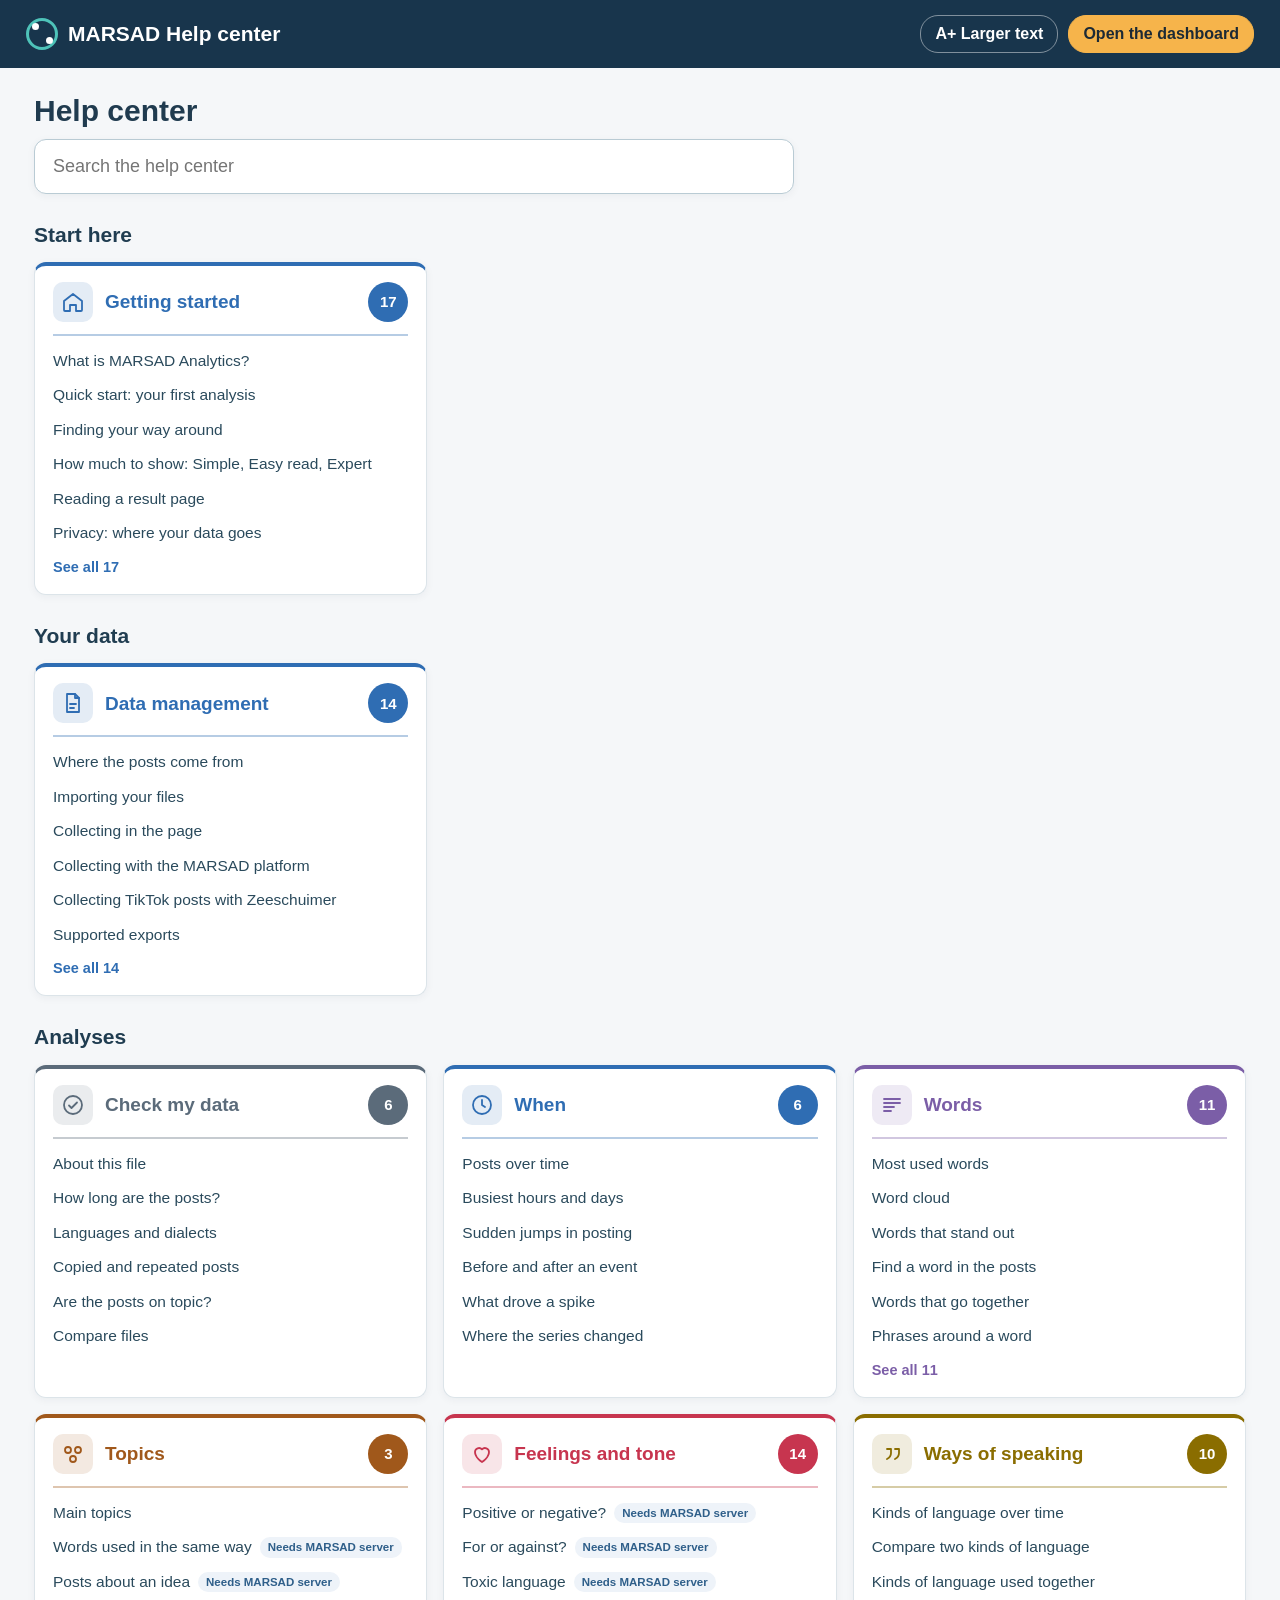
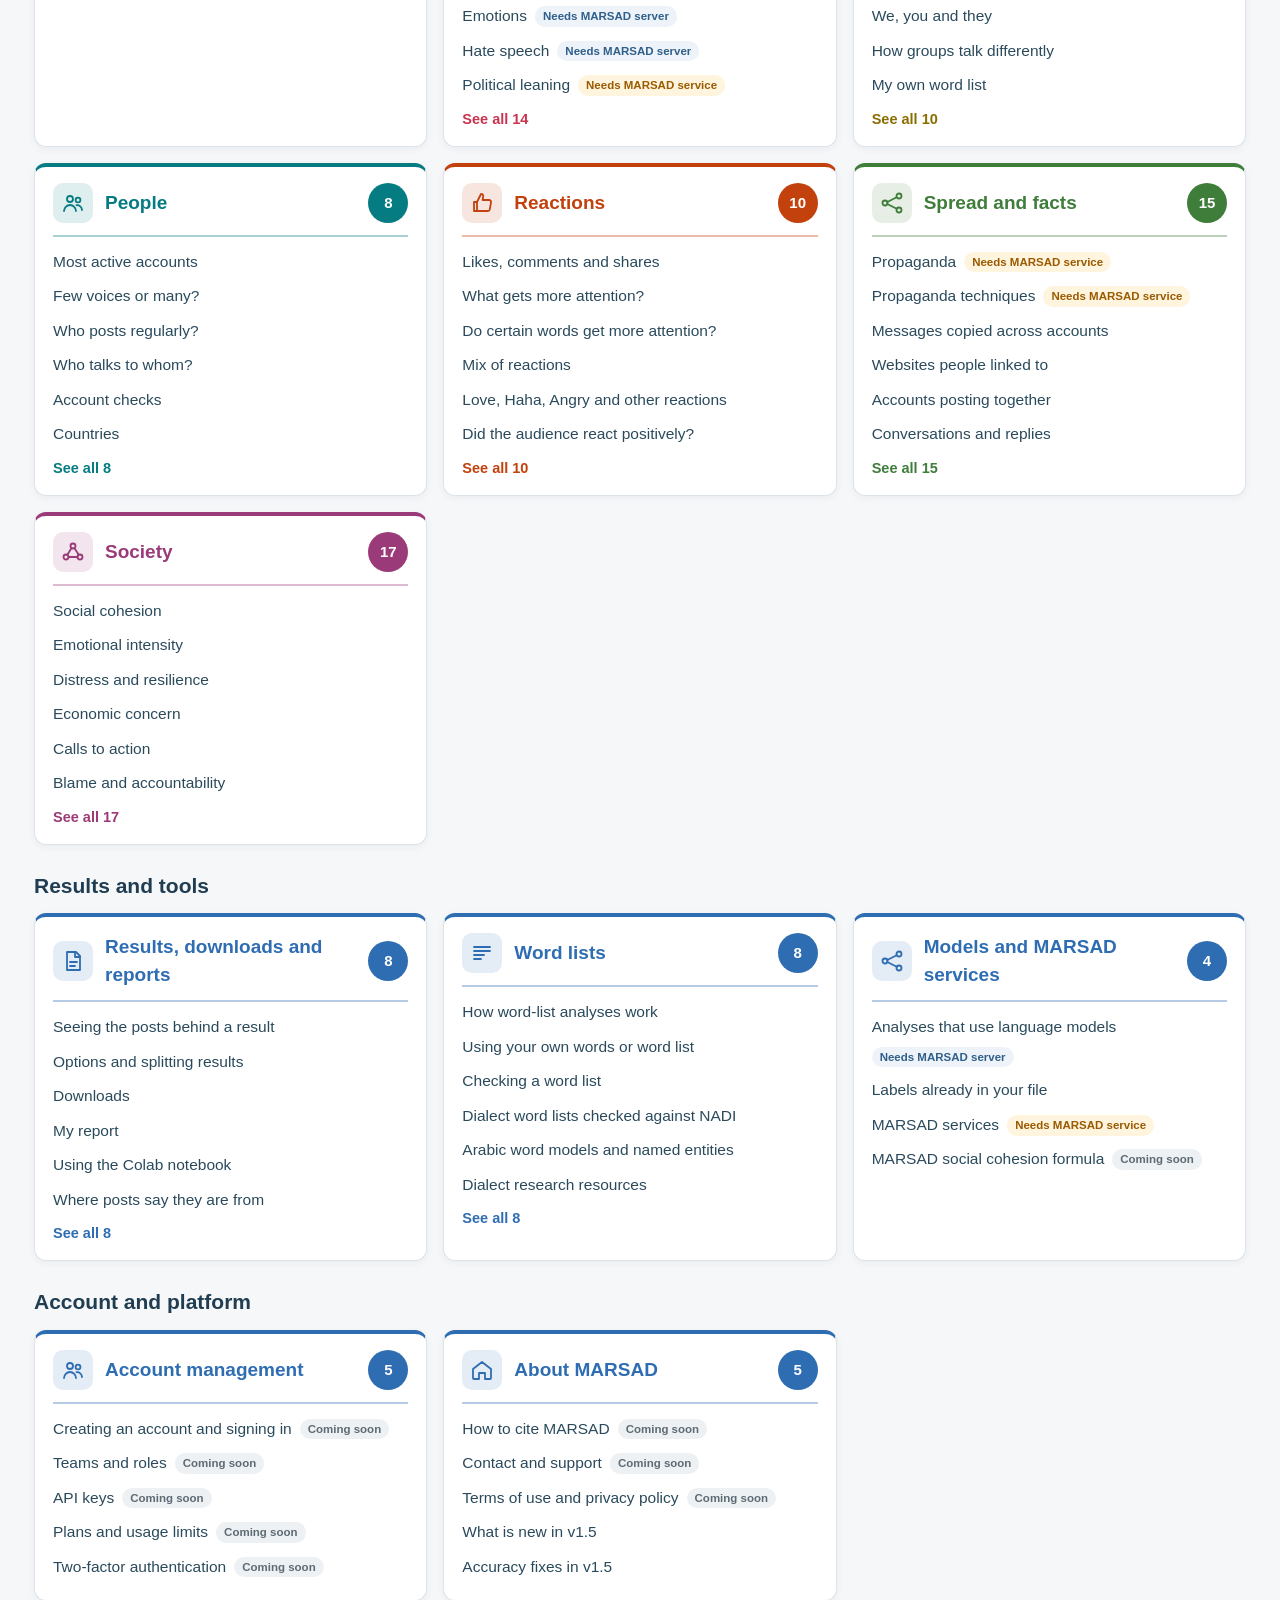
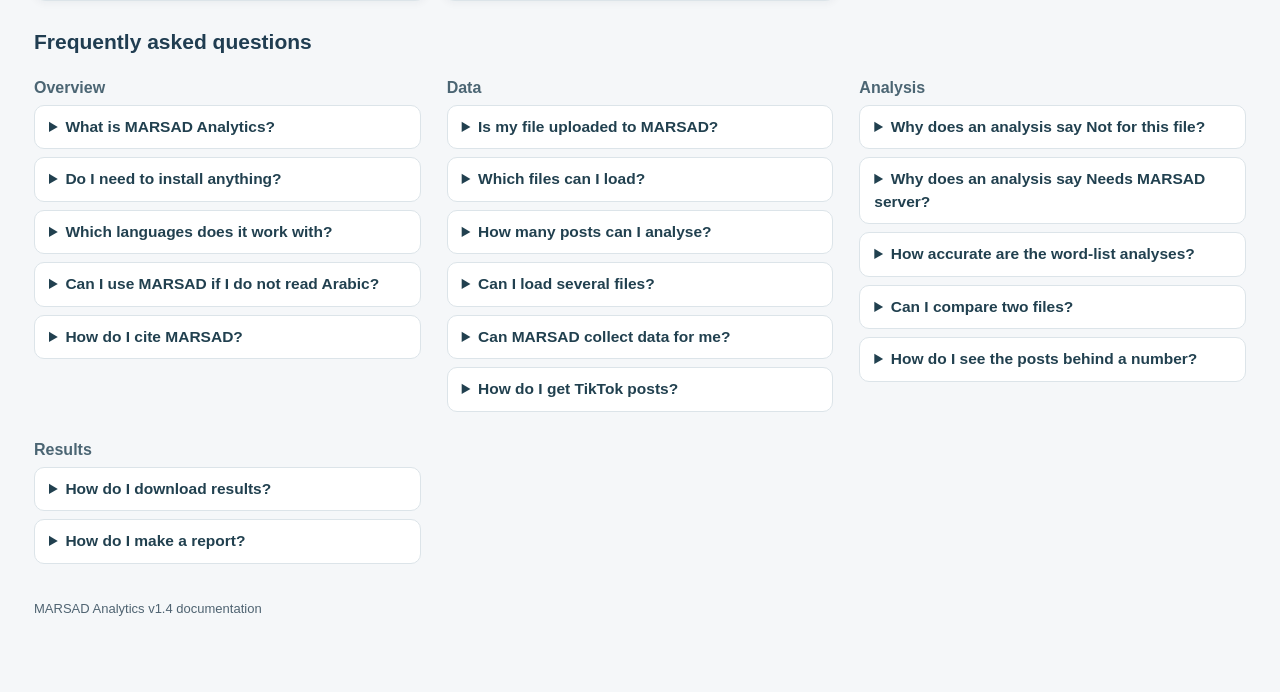
==== commit 30c3c696: "Add files via upload" ====
--- a/docs.html
+++ b/docs.html
@@ -222,7 +222,7 @@
 </script>
 <script>
 "use strict";
-const DATA = {"version": "1.4", "groups": [{"id": "start", "title": "Start here"}, {"id": "data", "title": "Your data"}, {"id": "analyses", "title": "Analyses"}, {"id": "tools", "title": "Results and tools"}, {"id": "account", "title": "Account and platform"}], "categories": [{"id": "getting-started", "group": "start", "title": "Getting started", "icon": "home", "intro": "What the tool does and how to run your first analysis.", "count": 17, "ready": 17}, {"id": "data-management", "group": "data", "title": "Data management", "icon": "file", "intro": "Loading, cleaning, combining and comparing files.", "count": 11, "ready": 9}, {"id": "an-data", "group": "analyses", "title": "Check my data", "icon": "check", "intro": "Is my file complete and clean?", "count": 6, "ready": 6}, {"id": "an-time", "group": "analyses", "title": "When", "icon": "clock", "intro": "When did people post?", "count": 6, "ready": 6}, {"id": "an-words", "group": "analyses", "title": "Words", "icon": "text", "intro": "What words did people use?", "count": 11, "ready": 11}, {"id": "an-topics", "group": "analyses", "title": "Topics", "icon": "topics", "intro": "What were people talking about?", "count": 3, "ready": 1}, {"id": "an-feelings", "group": "analyses", "title": "Feelings and tone", "icon": "heart", "intro": "How did people feel, and how did they talk?", "count": 14, "ready": 5}, {"id": "an-framing", "group": "analyses", "title": "Ways of speaking", "icon": "quote", "intro": "How was the message framed?", "count": 10, "ready": 10}, {"id": "an-people", "group": "analyses", "title": "People", "icon": "people", "intro": "Who was posting, and who talks to whom?", "count": 8, "ready": 8}, {"id": "an-reactions", "group": "analyses", "title": "Reactions", "icon": "react", "intro": "How did people respond?", "count": 10, "ready": 10}, {"id": "an-spread", "group": "analyses", "title": "Spread and facts", "icon": "spread", "intro": "How did messages spread, and are they true?", "count": 15, "ready": 10}, {"id": "an-society", "group": "analyses", "title": "Society", "icon": "society", "intro": "What does it say about society?", "count": 17, "ready": 17}, {"id": "results", "group": "tools", "title": "Results, downloads and reports", "icon": "report", "intro": "Reading results, seeing the posts behind them, downloads and reports.", "count": 8, "ready": 8}, {"id": "word-lists", "group": "tools", "title": "Word lists", "icon": "text", "intro": "How word-list analyses work, and how to check or add a list.", "count": 8, "ready": 8}, {"id": "models", "group": "tools", "title": "Models and MARSAD services", "icon": "spread", "intro": "Analyses that use language models or MARSAD services.", "count": 4, "ready": 1}, {"id": "account", "group": "account", "title": "Account management", "icon": "people", "intro": "Signing in, teams, API keys and plans.", "count": 5, "ready": 0}, {"id": "about", "group": "account", "title": "About MARSAD", "icon": "home", "intro": "Citing MARSAD, contact, terms and what changed.", "count": 5, "ready": 2}], "articles": [{"cat": "getting-started", "slug": "what-is-marsad-analytics", "title": "What is MARSAD Analytics?", "status": "ready", "summary": "What the tool does, what it reads, and where it runs.", "html": "<p>MARSAD Analytics turns a file of social media posts into charts, tables and short findings. It is part of the MARSAD Observatory for Arabic social media analysis and works with Arabic, English and many other languages.<\/p>\n<p>You load an export (CrowdTangle, Meltwater, Meta Content Library, X, Reddit through Communalytic, or any table with a text column). The tool checks what the file contains and shows which analyses can run on it. There are 82 analyses in ten sections: Check my data, When, Words, Topics, Feelings and tone, Ways of speaking, People, Reactions, Spread and facts, and Society.<\/p>\n<p>Three ways to use it:<\/p>\n<div class='tw'><table><thead><tr><th>Where<\/th><th>For<\/th><th>Limits<\/th><\/tr><\/thead><tbody><tr><td>Web dashboard<\/td><td>Most users. Nothing to install.<\/td><td>About 50,000 posts per session; language models do not run in the browser<\/td><\/tr><tr><td>Colab notebook<\/td><td>Larger files and the language models (sentiment, emotion, toxicity, dialect)<\/td><td>Needs a Google account<\/td><\/tr><tr><td>MARSAD server<\/td><td>Searching the MARSAD corpus<\/td><td>In the MARSAD platform, not here: see <a href=\"#\" data-doc=\"where-posts-come-from\">Where the posts come from<\/a><\/td><\/tr><\/tbody><\/table><\/div>\n<p>All three run the same code, so the same file gives the same numbers everywhere.<\/p>"}, {"cat": "getting-started", "slug": "quick-start", "title": "Quick start: your first analysis", "status": "ready", "summary": "Load a file and read your first result in seven steps.", "html": "<ol><li>Open the dashboard and wait until the status at the top right shows <b>Ready<\/b>. The first visit takes up to a minute.<\/li><li>Drop your file on the box, or click it to choose a file. To try the tool first, click one of the <b>Practice files<\/b>: CrowdTangle, Meltwater, Reddit and Meta are mostly Arabic with some English, and <b>English (X)<\/b> is English only, for trying the tool without Arabic.<\/li><li>Choose your time zone and weekend, then click <b>Analyse<\/b>.<\/li><li>The <b>Overview<\/b> shows the number of posts and accounts, the main language, the dates, posts over time, the most used words and how concentrated the voices are.<\/li><li>Pick a section from the menu on the left, for example <b>Society<\/b>. Each tile is one analysis. <b>Ready<\/b> means it can run on your file.<\/li><li>Click a tile. The result shows key numbers, a chart and a table. Click any bar or point to read the posts behind it.<\/li><li>Click <b>+ Report<\/b> to keep a result, then open <b>My report<\/b> to download all kept results as one page.<\/li><\/ol>\n<p>Hover the small <b>i<\/b> next to any title, number or column for an explanation in plain words.<\/p>"}, {"cat": "getting-started", "slug": "finding-your-way", "title": "Finding your way around", "status": "ready", "summary": "Menu, colours, the You are here trail, Previous and Next, appearance.", "html": "<ul><li><b>Menu.<\/b> The left menu lists the ten sections. The number beside each (for example 6/8) is how many of its<\/li><\/ul>\n<p>analyses can run on your file. On a phone the menu becomes a row of buttons at the top.<\/p>\n<ul><li><b>Colours.<\/b> Each section has its own colour. The same colour marks its menu icon, its tiles, its page header and<\/li><\/ul>\n<p>the label above each analysis title, so you always know which section you are in.<\/p>\n<ul><li><b>You are here.<\/b> At the top of every page a trail such as Overview › Society › Moral values shows where you are.<\/li><\/ul>\n<p>Click any part of the trail, or the <b>Back<\/b> button, to go up.<\/p>\n<ul><li><b>Previous and Next.<\/b> At the bottom of each analysis, buttons take you to the previous or next analysis in the<\/li><\/ul>\n<p>same section, with your position (for example 9 of 17).<\/p>\n<ul><li><b>All analyses.<\/b> Lists every analysis with a search box.<\/li><li><b>Help.<\/b> The i marks open short help. This Help center has the full guide for every analysis.<\/li><li><b>Appearance.<\/b> The <b>Appearance<\/b> button in the top bar holds how much is on show, text size and contrast.<\/li><\/ul>\n<p>The page remembers all three.<\/p>\n<ul><li><b>Your file.<\/b> The amber button at the top shows the file you are working on. Click it to add or change files.<\/li><\/ul>"}, {"cat": "getting-started", "slug": "how-much-to-show", "title": "How much to show: Simple, Easy read, Expert", "status": "ready", "summary": "Three ways to show the tool, what Simple leaves out, and why no number changes when you switch.", "html": "<p>The <b>Appearance<\/b> button in the top bar sets how much of MARSAD is on screen. It changes what you see and nothing else. No count, percentage, denominator, confidence interval or caveat differs between the three. An analysis you have already run is not run again when you switch.<\/p>\n<div class='tw'><table><thead><tr><th>Mode<\/th><th>What you get<\/th><\/tr><\/thead><tbody><tr><td>Simple<\/td><td>A starting selection of analyses, the ones most files need first. Each with its plain explanation.<\/td><\/tr><tr><td>Easy read<\/td><td>The same selection, with larger text, more space between things, and controls big enough to hit.<\/td><\/tr><tr><td>Expert<\/td><td>Every analysis your file supports.<\/td><\/tr><\/tbody><\/table><\/div>\n<p><b>Simple shows a selection, and says so.<\/b> Under each section it tells you how many analyses it is showing and how many more run on your file, with <b>More analyses<\/b> to show the rest. Choosing a few analyses to put first is an editorial judgement, not a statistical one, so the tool states it rather than leaving you to notice. The selection is the same set the drafted report falls back to when your report is empty, so the dashboard and the report tell one story.<\/p>\n<p>If a section has none of the selected analyses, Simple shows that section in full instead of showing you an empty page.<\/p>\n<p><b>Easy read is a presentation choice, not a label about you.<\/b> It is there for anyone who wants bigger text and more room, for any reason.<\/p>\n<p><b>Text size and contrast are separate.<\/b> Both work in every mode and are remembered on their own, so you can have Expert with large text and high contrast. <b>Reset appearance<\/b> puts all three back.<\/p>\n<p><b>This is not the same as the Show all switch.<\/b> That one answers a different question: whether to list the analyses that cannot run on your file. The two work independently.<\/p>"}, {"cat": "getting-started", "slug": "reading-a-result", "title": "Reading a result page", "status": "ready", "summary": "Key numbers, chart and table, notes, options, downloads.", "html": "<p>Every analysis page has the same parts, from top to bottom:<\/p>\n<div class='tw'><table><thead><tr><th>Part<\/th><th>What it is<\/th><\/tr><\/thead><tbody><tr><td>Section label and title<\/td><td>The section colour and name, then the analysis name. The i beside the title opens its full explanation<\/td><\/tr><tr><td>Key numbers<\/td><td>Up to six numbers. Hover the i on each for what it means<\/td><\/tr><tr><td>Chart / Table<\/td><td>Switch between the chart and the tables. Some analyses have extra charts, shown as more buttons<\/td><\/tr><tr><td>Notes<\/td><td>Limits of this result for this file, for example a small sample or a word list that is not validated<\/td><\/tr><tr><td>Options<\/td><td>Change the settings of the analysis, for example split the results by time or by account<\/td><\/tr><tr><td>Download<\/td><td>Excel, CSV, the chart as PNG or SVG, and for networks a file for Gephi<\/td><\/tr><tr><td>+ Report<\/td><td>Keeps the result for <a href=\"#\" data-doc=\"my-report\">My report<\/a><\/td><\/tr><\/tbody><\/table><\/div>\n<p>Click a bar, point, word or table row to see <a href=\"#\" data-doc=\"posts-behind-results\">the posts behind it<\/a>.<\/p>"}, {"cat": "getting-started", "slug": "privacy", "title": "Privacy: where your data goes", "status": "ready", "summary": "Files stay in your browser; check provider terms and ethics approval.", "html": "<p>In the web dashboard your file is read and analysed <b>inside your browser<\/b>. It is not uploaded to MARSAD or to any other server. When you close the page, the data is gone.<\/p>\n<ul><li>Downloads and reports are saved to your own computer.<\/li><li>The page loads nothing from the internet: no fonts, no analytics, no trackers. Everything it needs is served with it,<\/li><\/ul>\n<p>so it also works with the network switched off, and no outside company learns that you opened it.<\/p>\n<ul><li>Two things reach the internet only if you ask for them: the Ask MARSAD chat, which sends your question and the<\/li><\/ul>\n<p>numbers of the results you have run (never the posts) to Claude when the page runs inside claude.ai, and a model or API that you connect yourself for the analyses that need one.<\/p>\n<ul><li>The Colab notebook runs in your Google account, under Google's terms.<\/li><li>Before analysing data from Meta Content Library, Meltwater or other providers, check their terms of use and your<\/li><\/ul>\n<p>institution's ethics approval.<\/p>\n<ul><li>Results about stress, wellbeing or health talk are for groups and periods, never judgments about one person.<\/li><\/ul>"}, {"cat": "data-management", "slug": "where-posts-come-from", "title": "Where the posts come from", "status": "ready", "summary": "Collection happens in the MARSAD platform; Analytics reads the files it produces.", "html": "<p>MARSAD Analytics reads files. It does not collect posts, and it never connects to a platform: collection is the job of the MARSAD platform's own data collection section, which gathers public posts into the MARSAD corpus and saves files in the formats read here.<\/p>\n<div class='tw'><table><thead><tr><th>You have<\/th><th>What to do<\/th><\/tr><\/thead><tbody><tr><td>A MARSAD collection<\/td><td>Download the finished collection and load the file<\/td><\/tr><tr><td>A research tool (Meltwater, CrowdTangle archive, Meta Content Library, Communalytic, a platform export)<\/td><td>Export a CSV or Excel file and load it: see <a href=\"#\" data-doc=\"supported-exports\">Supported exports<\/a><\/td><\/tr><tr><td>Your own table<\/td><td>Any CSV, Excel or JSON with a text column works: see <a href=\"#\" data-doc=\"importing-files\">Importing your files<\/a><\/td><\/tr><\/tbody><\/table><\/div>\n<p>Keeping collection outside also keeps your keys and logins out of this page: anything typed into a web page can be read by scripts running on it.<\/p>"}, {"cat": "getting-started", "slug": "languages", "title": "Which languages each analysis works in", "status": "ready", "summary": "Counts, time, accounts and networks work in any language; word lists are Arabic and English; each analysis carries a label.", "html": "<p>Most of MARSAD Analytics does not care what language your posts are in. Counts, dates, accounts, engagement, replies, links, hashtags, duplicate text and coordination all work on any language, because they count structure rather than meaning. The analyses that read meaning are the ones with a language limit, and those limits are real: an Arabic word list finds nothing in English, and a model trained on Arabic should not be pointed at English text.<\/p>\n<p>Every analysis carries a label on its tile, and the full statement sits under <b>Method<\/b> on its own page. The five labels mean:<\/p>\n<div class='tw'><table><thead><tr><th>Label<\/th><th>Analyses<\/th><th>Which ones<\/th><\/tr><\/thead><tbody><tr><td>Any language<\/td><td>39<\/td><td>DATA-1, DATA-3, DATA-6, PAPER-1, PAPER-2, PAPER-3, REACT-1, REACT-2, REACT-4, REACT-5, REACT-6, REACT-7, REACT-8, REACT-9, REACT-10, SOCIETY-2, SPREAD-2, SPREAD-3, SPREAD-4, SPREAD-5, SPREAD-6, SPREAD-10, SPREAD-11, SPREAD-12, SPREAD-13, TIME-1, TIME-2, TIME-3, TIME-4, TIME-6, WHO-1, WHO-2, WHO-3, WHO-4, WHO-5, WHO-6, WHO-7, WHO-8, WORDS-9<\/td><\/tr><tr><td>Any language written with spaces between words (not Chinese, Japanese or Thai)<\/td><td>16<\/td><td>DATA-2, DATA-4, DATA-5, FRAME-6, SPREAD-1, TIME-5, TOPIC-1, TOPIC-2, WORDS-1, WORDS-2, WORDS-3, WORDS-4, WORDS-5, WORDS-6, WORDS-7, WORDS-8<\/td><\/tr><tr><td>Arabic and English (MARSAD lexicons); other languages need your own word list (FRAME-6)<\/td><td>25<\/td><td>FRAME-1, FRAME-2, FRAME-3, FRAME-4, FRAME-5, FRAME-19, FRAME-20, REACT-3, SOCIETY-1, SOCIETY-3, SOCIETY-4, SOCIETY-5, SOCIETY-6, SOCIETY-7, SOCIETY-8, SOCIETY-9, SOCIETY-10, SOCIETY-11, SOCIETY-12, SOCIETY-13, SOCIETY-14, SOCIETY-15, SOCIETY-16, SOCIETY-17, WHO-9<\/td><\/tr><tr><td>Languages of the model (listed on the card)<\/td><td>12<\/td><td>FRAME-7, FRAME-8, FRAME-9, FRAME-10, FRAME-11, FRAME-12, FRAME-13, FRAME-14, SPREAD-7, SPREAD-8, SPREAD-9, TOPIC-3<\/td><\/tr><tr><td>Arabic only<\/td><td>9<\/td><td>DIALECT-1, DIALECT-2, DIALECT-3, FRAME-15, FRAME-16, FRAME-17, FRAME-18, WORDS-10, WORDS-11<\/td><\/tr><\/tbody><\/table><\/div>\n<h2>What the labels mean<\/h2>\n<p><b>Any language.<\/b> Nothing in the analysis depends on the words themselves. Safe on any file.<\/p>\n<p><b>Any language written with spaces between words.<\/b> Words are split on spaces and punctuation. Fine for English, Arabic, French, Indonesian and most others. Not meaningful for Chinese, Japanese or Thai, which are written without spaces; MARSAD says so on the result when it sees much of that text in your file.<\/p>\n<p><b>Arabic and English word lists.<\/b> The MARSAD word lists were built for Arabic, with a thinner English list beside them. On an English-only file these analyses still run, but only the English list is doing anything, and MARSAD says so on the result. For another language, build your own list with <b>Your own word list (FRAME-6)<\/b>, which works in any language.<\/p>\n<p><b>Languages of the model.<\/b> The analysis sends your posts to a classifier. Which languages it handles is the model's property, not MARSAD's, and the card names the model. Connect an English or multilingual model and these analyses work in that language.<\/p>\n<p><b>Arabic only.<\/b> The word list or model behind the analysis is Arabic and has no equivalent for other languages. Run one of these on a file that is mostly not Arabic and it will produce a near-empty chart. MARSAD puts a notice at the top of the result saying what share of your posts is actually Arabic.<\/p>\n<h2>Two word lists you can use but not download<\/h2>\n<p>The MADAR regional lists and the NileULex sentiment lists come from other research groups. MARSAD has the right to use them, and the analyses built on them work normally. What the browser build carries is a sealed copy: a keyed hash of each term and none of the terms themselves. Matching is a membership test, so every number is the same as it would be with the lists in the clear; there is simply no word list in the download. If you need the lists themselves for your own work, get them from their own distributors under their own terms.<\/p>\n<h2>Trying it without Arabic<\/h2>\n<p>The start page offers an <b>English (X)<\/b> practice file: around 1,500 invented English posts about an invented city transport debate, in X (Twitter) export shape. It has the things the analyses look for, including a burst of identical campaign wording and some reply threads, so you can see what each one produces before you load your own data.<\/p>\n<h2>The interface itself<\/h2>\n<p>The interface is in English and Arabic. The language of the interface is separate from the language of your posts: you can read the interface in Arabic while analysing English posts, or the other way round.<\/p>"}, {"cat": "getting-started", "slug": "what-was-audited", "title": "What an outside audit found, and what changed", "status": "ready", "summary": "The 7 November 2026 audit's sixteen findings, the five defects fixed, and what is labelled exploratory instead.", "html": "<p>An independent audit of version 1.5 on 7 November 2026 reported sixteen findings. Five were reproducible calculation or crash defects; the rest were limits on what the figures support, a licensing question about two word lists, and checks that can only be done on a deployed site. Every reproducible defect is fixed and each has a test that fails on the old code. This article says what they were, because a reader who used the tool before these fixes may have numbers that need checking.<\/p>\n<div class='tw'><table><thead><tr><th>What was wrong<\/th><th>What it affected<\/th><th>Now<\/th><\/tr><\/thead><tbody><tr><td><b>Check on my data<\/b> pooled the judged posts without weighting<\/td><td>The sample takes about the same number of posts from every predicted label, so rare labels are over-represented. The overall accuracy was the average of the label rates, not the rate across your posts. In one test a model right on 90% of posts was reported at 50%.<\/td><td>The overall rate is weighted by how common each label is, and the figure says so. The unweighted number is still shown beside it.<\/td><\/tr><tr><td>A comparison of two shares had a zero-width range at the extremes<\/td><td>Comparing 0 of 20 against 20 of 20 gave a 95% range of exactly 100 to 100 points, which claimed certainty no sample of that size can support.<\/td><td>The range is now Newcombe's score interval, checked against an independent implementation. The same comparison gives 77 to 100 points.<\/td><\/tr><tr><td>A confidence filter changed the chart but not the stated basis<\/td><td>With a filter set, a chart drawn from one post said it was based on three. Percentages used the wrong denominator.<\/td><td>The basis, the chart title and the percentage toggle all use the number above the filter, and the title names the filter.<\/td><\/tr><tr><td><b>Social cohesion<\/b> failed when every reviewed post was toxic<\/td><td>The analysis returned an error instead of a civil-tone score of 0%.<\/td><td>It returns the score.<\/td><\/tr><tr><td>An annotation sheet with a value other than 0 or 1 crashed<\/td><td>The error came from inside the statistics and said nothing about the sheet.<\/td><td>The sheet is checked first, and the message names the column, the bad values and what to do. Duplicate post ids and mixed word lists are refused too.<\/td><\/tr><tr><td>The percentage toggle divided every chart by the number of posts<\/td><td>A chart counting word matches or reactions can exceed the number of posts, so the percentages were of nothing.<\/td><td>A chart states its own denominator where it knows one; otherwise the toggle checks that the numbers fit and leaves the chart in counts if they do not.<\/td><\/tr><tr><td>The offensive-language model used three group words as features<\/td><td>The model card said group words are not used as features. Three inflected forms had slipped through, each raising the score, so naming a group pushed a post toward offensive.<\/td><td>The model was retrained with those forms excluded. Accuracy is unchanged (macro F1 0.752 against 0.754). A test now asserts that removing a group word from a sentence does not move the score.<\/td><\/tr><tr><td>Two research word lists were downloadable from the public bundle<\/td><td>Anything in the bundle lands on the reader's disk, so MADAR and NileULex could be taken out of MARSAD as datasets.<\/td><td>Both still work, but the browser build carries them <b>sealed<\/b>: keyed hashes of the terms and none of the words. Results are identical, checked term by term over all 7,499 entries, and there is no list in the bundle to take.<\/td><\/tr><tr><td>Documented card counts had drifted<\/td><td>The README said 94 entries while the registry held 97.<\/td><td>The counts are checked against the registry by a test.<\/td><\/tr><\/tbody><\/table><\/div>\n<h2>What is still exploratory, and says so<\/h2>\n<p>Three things the audit asked to be labelled rather than fixed, because they are limits rather than errors:<\/p>\n<ul><li><b>Word-list analyses.<\/b> No word list has been checked against posts. Any result built on one now opens with an<\/li><\/ul>\n<p>exploratory notice naming the lists and saying the figures count listed words rather than measuring the thing the list is named after. See <a href=\"#\" data-doc=\"checking-word-lists\">Checking a word list<\/a>.<\/p>\n<ul><li><b>adjusted_%_other_dataset.<\/b> This rescales a share by how the model scored on a different set of posts. It<\/li><\/ul>\n<p>only holds if the model errs the same way on yours, and where it does not the adjusted figure can be further from the truth than the plain share. It is dropped entirely once you have judged a sample of your own posts.<\/p>\n<ul><li><b>Social cohesion.<\/b> An average of whichever components your file supports, with no outside measure behind it.<\/li><\/ul>\n<p>The components are now named on the chart and in the notes, and the index should not be compared across files unless both used the same components.<\/p>\n<h2>Tested on a corpus the models never saw<\/h2>\n<p>A follow-up audit on the same day confirmed every fix and asked for model quality on data outside the training collection. The sentiment model was scored on TSAC, a Tunisian Arabic corpus of television comments from 2017 that played no part in training, validation or feature selection:<\/p>\n<div class='tw'><table><thead><tr><th>TSAC test set<\/th><th>Figure<\/th><\/tr><\/thead><tbody><tr><td>Items in the corpus<\/td><td>3,400, of which 1,551 are Arabic script<\/td><\/tr><tr><td>Items the model called positive or negative<\/td><td>1,118<\/td><\/tr><tr><td>Macro F1 on those<\/td><td>0.81<\/td><\/tr><tr><td>Always answering the commoner label<\/td><td>0.53<\/td><\/tr><tr><td>Answered neutral, which TSAC has no label for<\/td><td>28%<\/td><\/tr><tr><td>Accuracy if those neutral answers are counted as wrong<\/td><td>0.59<\/td><\/tr><\/tbody><\/table><\/div>\n<p>The model generalises better here than its own headline figure suggests, because TSAC asks a simpler question: two clear classes rather than three with a hard neutral. The 28% neutral rate is the honest caveat. On TUNIZI, Tunisian written in Latin letters, the language router sends every one of the 3,000 items away from the Arabic model instead of labelling it, which is the behaviour you want.<\/p>\n<p>Full figures: <code>docs/external_validation_v1.5.csv<\/code>, rebuilt by <code>research_tools/external_validation.py<\/code>.<\/p>\n<h2>What has not been tested<\/h2>\n<p>A load test and a penetration test of the hosted site have not been run. The Arabic interface was checked at 390, 768 and 1440 pixels wide, with right-to-left layout, mirrored panels and right-to-left tables confirmed; chart interiors are drawn by the chart library and do not mirror, and no screen-reader user has tested the tool. No word list has been checked against annotated posts, and the emotion and toxicity models have not been scored on an outside corpus the way sentiment now has.<\/p>\n<h2>Checked on every change<\/h2>\n<p><code>tests/acceptance_pack.json<\/code> holds reference values for one file from each export format, worked out from the cleaned table without any analysis code: row counts, the Gini and Herfindahl concentration measures, the ten and one per cent account shares, the busiest hour, engagement totals, text statistics and the sentiment label mix, each tied to the file's SHA-256 and to the model's vocabulary size. <code>tests/test_acceptance_pack.py<\/code> puts the same questions to the analyses and fails if any answer moves. A GitHub Actions workflow runs that, the regression tests for every audited defect, and the full suite on three Python versions for every change.<\/p>"}, {"cat": "data-management", "slug": "importing-files", "title": "Importing your files", "status": "ready", "summary": "File types, the one column you need, and size.", "html": "<p>Drop one or more files on the box on the start page, or click it to choose them.<\/p>\n<div class='tw'><table><thead><tr><th>File type<\/th><th>Extensions<\/th><\/tr><\/thead><tbody><tr><td>Comma or tab separated<\/td><td>.csv, .tsv, .txt<\/td><\/tr><tr><td>Excel<\/td><td>.xlsx, .xls<\/td><\/tr><tr><td>JSON<\/td><td>.json, .jsonl, .ndjson<\/td><\/tr><\/tbody><\/table><\/div>\n<ul><li>The only column the tool needs is the <b>text<\/b> of each post. Dates, accounts, likes and other columns switch on<\/li><\/ul>\n<p>more analyses: see <a href=\"#\" data-doc=\"columns-guide\">Which columns unlock which analyses<\/a>.<\/p>\n<ul><li>The tool recognises the export format by its columns: see <a href=\"#\" data-doc=\"supported-exports\">Supported exports<\/a>.<\/li><li>Up to about 50,000 posts in total work well in the browser. For more, see <a href=\"#\" data-doc=\"large-datasets\">Large datasets<\/a>.<\/li><li>To add a file later, click the amber <b>Change or add files<\/b> button at the top.<\/li><\/ul>"}, {"cat": "data-management", "slug": "supported-exports", "title": "Supported exports", "status": "ready", "summary": "Meta Content Library, CrowdTangle, Meltwater, Communalytic and any table; tested against full real headers.", "html": "<div class='tw'><table><thead><tr><th>Source<\/th><th>How it is recognised<\/th><th>Notes<\/th><\/tr><\/thead><tbody><tr><td>Meta Content Library<\/td><td>Its column names (at least three)<\/td><td>Facebook and Instagram; reactions, views, owner type, country of the page admin<\/td><\/tr><tr><td>CrowdTangle (archives)<\/td><td>Its column names<\/td><td>Facebook reactions, page category, followers, overperforming score, video data<\/td><\/tr><tr><td>Meltwater<\/td><td>Its column names<\/td><td>Many platforms in one file (X, Facebook, Instagram, Reddit, YouTube, TikTok, news); reach; Meltwater's own sentiment<\/td><\/tr><tr><td>Reddit through Communalytic<\/td><td>Generic table<\/td><td>Title and body are joined into one text; reply ids give threads and networks<\/td><\/tr><tr><td>X and any other table<\/td><td>Generic table<\/td><td>Columns are matched by name: text, message, content, body, tweet, caption...; created_at, date, timestamp...<\/td><\/tr><\/tbody><\/table><\/div>\n<p>If a generic file is not read as expected, rename the text column to <b>text<\/b> and the date column to <b>created_at<\/b>.<\/p>\n<h2>What has been tested<\/h2>\n<p>Each format is tested against the full header set of a real export from that source, not only the columns MARSAD reads. A real export carries columns MARSAD ignores, placeholder cells such as <code>-<\/code>, and numbers written with thousands separators such as <code>1,350<\/code>; all of those are handled. The formats checked this way:<\/p>\n<div class='tw'><table><thead><tr><th>Format<\/th><th>Columns in a full export<\/th><th>Checked<\/th><\/tr><\/thead><tbody><tr><td>CrowdTangle historical CSV<\/td><td>40<\/td><td>Yes<\/td><\/tr><tr><td>Meta Content Library (flattened)<\/td><td>28<\/td><td>Yes<\/td><\/tr><tr><td>Meltwater Explore CSV (UTF-16, tab separated)<\/td><td>37<\/td><td>Yes<\/td><\/tr><tr><td>X (Twitter) API v2<\/td><td>17<\/td><td>Yes<\/td><\/tr><tr><td>Reddit comment dump (PRAW or Pushshift fields)<\/td><td>20<\/td><td>Yes<\/td><\/tr><tr><td>YouTube comments<\/td><td>10<\/td><td>Yes<\/td><\/tr><tr><td>TikTok Research API<\/td><td>12<\/td><td>Yes<\/td><\/tr><tr><td>Instagram Graph API<\/td><td>9<\/td><td>Yes<\/td><\/tr><tr><td>Telegram export<\/td><td>9<\/td><td>Yes<\/td><\/tr><\/tbody><\/table><\/div>\n<p>Meltwater spells its columns differently between products: the older downloads use <code>Source Name<\/code> and <code>Author Handle<\/code>, the Explore CSV uses <code>Source<\/code> and <code>Influencer<\/code>. Both are read.<\/p>\n<p>The practice files on the start page carry the same full headers, so what you practise on has the shape of what you will load.<\/p>\n<div class='note'>Tested means the columns are read and mapped correctly. It does not mean every export of every vintage is<\/div>\n<div class='note'>identical: platforms change their exports. If a column you need is not picked up, say which format and which<\/div>\n<div class='note'>column, and it will be added.<\/div>"}, {"cat": "data-management", "slug": "cleaning", "title": "What happens to your file when it loads", "status": "ready", "summary": "What is removed, what is never changed, and how dates are handled.", "html": "<p>Before any analysis, each file is cleaned. Nothing in your original file changes.<\/p>\n<ul><li><b>Removed:<\/b> rows with no text, posts marked deleted or withheld, and exact duplicate rows.<\/li><li><b>Kept as is:<\/b> engagement numbers are never changed or filled in. A column the file does not have is left out,<\/li><\/ul>\n<p>so the tool can say Not for this file instead of showing zeros.<\/p>\n<ul><li><b>Dates<\/b> are converted to the time zone you chose. See <a href=\"#\" data-doc=\"time-zone-weekend\">Time zone and weekend<\/a>.<\/li><li><b>Arabic text<\/b> is normalised for matching only (alef forms, ta marbuta, diacritics, stretched letters). Posts are<\/li><\/ul>\n<p>always shown as written.<\/p>\n<ul><li><b>File details<\/b> (button on the Overview) lists what was found and what was removed.<\/li><\/ul>"}, {"cat": "data-management", "slug": "combining-files", "title": "Combining several files", "status": "ready", "summary": "One dataset from many files, with repeated posts counted once.", "html": "<p>Load several files at once, or add a file to the ones already loaded with <b>Change or add files<\/b>. With two or more files, choose <b>Combine into one dataset<\/b>.<\/p>\n<ul><li>All posts are analysed together.<\/li><li>A post found in more than one file (same post id, or same text, account and time) is <b>counted once<\/b>. The<\/li><\/ul>\n<p>Overview says how many repeated posts were removed.<\/p>\n<ul><li>Every post keeps the name of its file, so any analysis can still be split by file with **Options › Split the<\/li><\/ul>\n<p>results by › dataset**.<\/p>\n<ul><li>Each file has a <b>Name in charts<\/b> box. Files with the same name form one group, for example three monthly<\/li><\/ul>\n<p>exports all named 2025.<\/p>\n<p>Typical use: several exports of the same search (one per month or per keyword) that you want as one dataset.<\/p>"}, {"cat": "data-management", "slug": "comparing-files", "title": "Comparing files", "status": "ready", "summary": "Results side by side, file by file.", "html": "<p>With two or more files, choose <b>Compare the files<\/b>. Each file keeps all its posts, even posts that are also in another file, because each file is its own sample.<\/p>\n<ul><li><b>39 analyses split by file automatically<\/b>: the chart shows one line or bar per file. The button **Show all files<\/li><\/ul>\n<p>together** switches the split off.<\/p>\n<ul><li><b>The other analyses<\/b> (for example top accounts, networks, copied posts) look at one set of posts at a time.<\/li><\/ul>\n<p>Buttons let you choose All files or one file, and a table gives the <b>key numbers for each file<\/b> side by side.<\/p>\n<ul><li>Clicking a chart shows posts from the file on screen only.<\/li><li><a href=\"#\" data-app=\"DATA-6\">Compare files<\/a> gives a detailed comparison: size, accounts, dates, engagement and word lists.<\/li><\/ul>\n<p><b>Good practice<\/b><\/p>\n<ul><li>Compare 2 to 6 groups. Charts with more are hard to read; give files the same name to group them.<\/li><li>Files from different platforms count likes, shares and reach differently. Compare shares (%) rather than<\/li><\/ul>\n<p>engagement numbers. The page warns you when platforms differ.<\/p>\n<ul><li>Different date ranges or search terms make files differ for reasons that have nothing to do with the topic. Note<\/li><\/ul>\n<p>how each file was collected.<\/p>"}, {"cat": "data-management", "slug": "time-zone-weekend", "title": "Time zone and weekend", "status": "ready", "summary": "Why the time zone changes your hourly results.", "html": "<p>Choose these on the start page before clicking Analyse.<\/p>\n<ul><li><b>Time zone.<\/b> All dates and hours are shown in this time zone (Qatar by default). Busiest hours and day-by-day<\/li><\/ul>\n<p>counts depend on it.<\/p>\n<ul><li><b>Weekend.<\/b> Auto, Friday-Saturday or Saturday-Sunday. Used when results compare weekdays with the weekend.<\/li><\/ul>"}, {"cat": "data-management", "slug": "columns-guide", "title": "Which columns unlock which analyses", "status": "ready", "summary": "Each column and the analyses it switches on.", "html": "<div class='tw'><table><thead><tr><th>Column in your file<\/th><th>Switches on<\/th><\/tr><\/thead><tbody><tr><td>Text<\/td><td>Words, topics, ways of speaking, Society, emoji<\/td><\/tr><tr><td>Date and time<\/td><td>The When section, before and after an event, results over time<\/td><\/tr><tr><td>Account name, post id<\/td><td>The People section, copied posts, repeated posts across files<\/td><\/tr><tr><td>Likes, comments, shares or a total; reach; views<\/td><td>The Reactions section and attention in other analyses<\/td><\/tr><tr><td>Facebook reactions (Love, Haha, Angry...)<\/td><td>Mix of reactions, audience agreement<\/td><\/tr><tr><td>Reply or quote ids (mentions come from the text)<\/td><td>Who talks to whom, parts of Social cohesion<\/td><\/tr><tr><td>Platform, country, language, source, page category<\/td><td>Splitting results by these groups<\/td><\/tr><tr><td>Model labels (label_sentiment, label_toxicity, dialect...)<\/td><td>The model-based analyses, without running a model. See <a href=\"#\" data-doc=\"labels-in-your-file\">Labels already in your file<\/a><\/td><\/tr><\/tbody><\/table><\/div>\n<p>An analysis that cannot run says <b>Not for this file<\/b> and names what is missing.<\/p>"}, {"cat": "data-management", "slug": "large-datasets", "title": "Large datasets", "status": "ready", "summary": "What size works where.", "html": "<ul><li><b>Web dashboard:<\/b> about 50,000 posts in total. Above that the page gets slow, and some analyses (copied posts,<\/li><\/ul>\n<p>topics, networks) take minutes.<\/p>\n<ul><li><b>Colab notebook:<\/b> hundreds of thousands of posts, depending on the Colab machine. See<\/li><\/ul>\n<p><a href=\"#\" data-doc=\"colab-notebook\">Using the Colab notebook<\/a>.<\/p>\n<ul><li><b>MARSAD server:<\/b> corpus searches with sampling, in the MARSAD platform: see <a href=\"#\" data-doc=\"where-posts-come-from\">Where the posts come from<\/a>.<\/li><\/ul>"}, {"cat": "data-management", "slug": "saved-datasets", "title": "Saved datasets and folders", "status": "placeholder", "summary": "Saving a dataset to your MARSAD account", "html": "<p>This page is a placeholder. The feature is not part of MARSAD Analytics v1.4 yet.<\/p>\n<h2>What this page will cover<\/h2>\n<ul><li>Saving a dataset to your MARSAD account<\/li><li>Folders for projects<\/li><li>How long datasets are kept<\/li><\/ul>\n<div class='note'>Written by the MARSAD team when the feature is released.<\/div>"}, {"cat": "data-management", "slug": "sharing-datasets", "title": "Sharing datasets with your team", "status": "placeholder", "summary": "Sharing a dataset or a report with collaborators", "html": "<p>This page is a placeholder. The feature is not part of MARSAD Analytics v1.4 yet.<\/p>\n<h2>What this page will cover<\/h2>\n<ul><li>Sharing a dataset or a report with collaborators<\/li><li>Read and edit rights<\/li><li>Sharing rules for licensed data<\/li><\/ul>\n<div class='note'>Written by the MARSAD team when the feature is released.<\/div>"}, {"cat": "results", "slug": "posts-behind-results", "title": "Seeing the posts behind a result", "status": "ready", "summary": "Click anything to read the posts behind it.", "html": "<p>Every bar, point, word, bubble and table row can be clicked. A window lists the posts behind it, most engaging first, with the matched words highlighted. Arabic posts are shown right to left.<\/p>\n<ul><li>The title of the window gives the number of matching posts.<\/li><li><b>open<\/b> beside a post opens it on the platform when the file has its link.<\/li><li>Reading the posts is the best check of any result, above all for word-list and model results.<\/li><\/ul>"}, {"cat": "results", "slug": "options-and-splitting", "title": "Options and splitting results", "status": "ready", "summary": "Change settings and split results by time or group.", "html": "<p><b>Options<\/b> on an analysis page changes its settings. Click <b>Update<\/b> to run it again.<\/p>\n<ul><li><b>Split the results by<\/b> shows the result over time or for each group: account, source, country, page type,<\/li><\/ul>\n<p>language, file (dataset), script, post type, dialect or topic, when the file has them.<\/p>\n<ul><li>Some analyses need input, for example the words to track or the date of an event. Their options are open when the<\/li><\/ul>\n<p>page loads.<\/p>\n<ul><li>The i beside each option explains it.<\/li><\/ul>"}, {"cat": "results", "slug": "downloads", "title": "Downloads", "status": "ready", "summary": "Excel, CSV, PNG, SVG and network files.", "html": "<p><b>Download<\/b> on an analysis page offers:<\/p>\n<div class='tw'><table><thead><tr><th>Format<\/th><th>Contains<\/th><\/tr><\/thead><tbody><tr><td>Excel<\/td><td>All tables of the result, one sheet each<\/td><\/tr><tr><td>CSV (zip)<\/td><td>All tables as CSV files<\/td><\/tr><tr><td>Chart as PNG / SVG<\/td><td>The chart on screen, for slides (PNG) or papers (SVG)<\/td><\/tr><tr><td>Network for Gephi<\/td><td>Who talks to whom as a GraphML file<\/td><\/tr><tr><td>Network explorer page<\/td><td>An interactive network that opens in any browser<\/td><\/tr><\/tbody><\/table><\/div>\n<p>Arabic text opens correctly in Excel from the Excel download. CSV files are saved as UTF-8.<\/p>"}, {"cat": "results", "slug": "my-report", "title": "My report", "status": "ready", "summary": "Keep results and download them as one page.", "html": "<ol><li>On any analysis, click <b>+ Report<\/b>. The button changes to <b>In report<\/b>.<\/li><li>Open <b>My report<\/b> from the menu to see the list. Remove anything you do not need.<\/li><li>Click <b>Download report<\/b>. You get one web page with every kept result: charts that stay interactive, key numbers, tables and notes. It opens offline in any browser and can be shared by email.<\/li><\/ol>\n<p>The report uses the options each analysis had when you added it.<\/p>"}, {"cat": "results", "slug": "colab-notebook", "title": "Using the Colab notebook", "status": "ready", "summary": "Larger files, language models, PDF and LaTeX exports.", "html": "<p>The notebook runs the same analyses in Google Colab, for larger files and the language models.<\/p>\n<ol><li>Open MARSAD_Analytics.ipynb in Google Colab.<\/li><li>Run <b>1. Install<\/b> (once per session).<\/li><li>Run <b>2. Upload files<\/b> and choose your files, or connect Google Drive.<\/li><li>Run <b>3. Open the dashboard<\/b>. The dashboard in the notebook has the same analyses, plus model enrichment (sentiment, emotion, toxicity, dialect) and exports as PDF and LaTeX.<\/li><li>Optional: <b>4. Scripted use<\/b> runs analyses from code; <b>5. Validate a lexicon<\/b> checks a word list.<\/li><\/ol>"}, {"cat": "word-lists", "slug": "how-word-lists-work", "title": "How word-list analyses work", "status": "ready", "summary": "Whole-word matching, Arabic forms, negation and opposite phrases.", "html": "<p>Many analyses count posts that use words from a list, for example a list of trust words or of economic worries.<\/p>\n<ul><li><b>Whole words only.<\/b> A word inside a longer word does not count.<\/li><li><b>Arabic forms.<\/b> Spelling variants are matched (أ إ آ ا, ة ه, ى ي), and common prefixes (و، ف، ب، ل، ال) and<\/li><\/ul>\n<p>endings (ها، هم، ات، ون...) are allowed on words of four letters or more.<\/p>\n<ul><li><b>Negation.<\/b> For some lists a word right after a negation does not count: مش مبسوط is not counted as happy,<\/li><\/ul>\n<p>not fair is not counted as fair.<\/p>\n<ul><li><b>Opposite phrases win.<\/b> فقدنا الثقة (we lost trust) counts as distrust only, not also as trust.<\/li><li><b>Shares.<\/b> Results give the share of posts with at least one match and the matches per 1,000 words.<\/li><\/ul>\n<p>Word lists find words, not meaning. Sarcasm, quotes and reported speech are counted like any other use. Always read some posts behind a result: see <a href=\"#\" data-doc=\"checking-word-lists\">Checking a word list<\/a>.<\/p>"}, {"cat": "word-lists", "slug": "own-word-list", "title": "Using your own words or word list", "status": "ready", "summary": "Type your own words now; upload full lists in the notebook.", "html": "<ul><li><b>Track a few words:<\/b> in <a href=\"#\" data-app=\"FRAME-6\">My own word list<\/a> (Ways of speaking), type your words or phrases separated by commas.<\/li><li><b>A whole word list:<\/b> in the Colab notebook, load a CSV with columns term, category, lang. Each category becomes<\/li><\/ul>\n<p>a list available to every word-list analysis. An edited copy of a MARSAD list keeps its negation and opposite-phrase rules.<\/p>\n<ul><li>Uploading a word list in the web dashboard: coming later.<\/li><\/ul>"}, {"cat": "word-lists", "slug": "checking-word-lists", "title": "Checking a word list", "status": "ready", "summary": "Read 20 posts, compute precision, fix the words that misfire.", "html": "<p>Before reporting a word-list result, check its precision on your own data:<\/p>\n<ol><li>Open the analysis and click the bar of the list you want to check.<\/li><li>Read 20 posts and count how many really express the idea of the list.<\/li><li>Precision = correct posts / 20. Below 14 of 20, look at the words behind the wrong posts (Table view, top terms) and remove or replace them.<\/li><\/ol>\n<p>In the Colab notebook, <b>5. Validate a lexicon<\/b> samples matched posts for two annotators and computes precision with a confidence interval.<\/p>"}, {"cat": "models", "slug": "model-analyses", "title": "Analyses that use language models", "status": "server", "summary": "Sentiment, emotion, toxicity, hate speech, stance and dialect.", "html": "<p>Sentiment, emotions, toxicity, hate speech, stance, dialect and two of the topic methods use language models. These models are too large to run in a web browser.<\/p>\n<ul><li><b>Web dashboard:<\/b> these analyses show <b>Needs MARSAD server<\/b>. They run if your file already contains the labels:<\/li><\/ul>\n<p>see <a href=\"#\" data-doc=\"labels-in-your-file\">Labels already in your file<\/a>.<\/p>\n<ul><li><b>Colab notebook:<\/b> add the labels with the model enrichment step, then run the analyses.<\/li><li><b>MARSAD server:<\/b> coming later.<\/li><\/ul>\n<p>Each analysis page names the model, its languages and its known limits.<\/p>"}, {"cat": "models", "slug": "labels-in-your-file", "title": "Labels already in your file", "status": "ready", "summary": "Use labels from another tool without running a model.", "html": "<p>If your file already has model labels, the tool uses them and the matching analyses become Ready, even in the browser.<\/p>\n<div class='tw'><table><thead><tr><th>Column name<\/th><th>Used by<\/th><\/tr><\/thead><tbody><tr><td>label_sentiment (and score_sentiment)<\/td><td>Sentiment<\/td><\/tr><tr><td>label_emotion<\/td><td>Emotions<\/td><\/tr><tr><td>label_toxicity, toxicity scores<\/td><td>Toxicity<\/td><\/tr><tr><td>label_hate<\/td><td>Hate speech<\/td><\/tr><tr><td>label_stance<\/td><td>Stance<\/td><\/tr><tr><td>dialect<\/td><td>Languages and dialects<\/td><\/tr><tr><td>label_propaganda, label_checkworthiness, label_political_bias, label_fact<\/td><td>The MARSAD service analyses<\/td><\/tr><\/tbody><\/table><\/div>\n<p>The same naming works for any task: label_&lt;task&gt;, with score_&lt;task&gt; for the model's confidence.<\/p>"}, {"cat": "models", "slug": "marsad-services", "title": "MARSAD services", "status": "service", "summary": "Propaganda, political bias, claims and fact checks.", "html": "<p>Six analyses wait for MARSAD's own models: propaganda, propaganda techniques, political bias, checkworthy claims, claims and fact checks. In the dashboard they show <b>Needs MARSAD service<\/b> until the service is connected, and they run on files that already include their labels.<\/p>\n<p>Offensive language, hope speech and sarcasm are shown as <b>Planned<\/b>.<\/p>\n<div class='note'>Details of each service (model, languages, accuracy) will be added here when the services are connected.<\/div>"}, {"cat": "models", "slug": "cohesion-formula", "title": "MARSAD social cohesion formula", "status": "placeholder", "summary": "The official MARSAD formula for Social cohesion.", "html": "<p>This page is a placeholder. The feature is not part of MARSAD Analytics v1.4 yet.<\/p>\n<h2>What this page will cover<\/h2>\n<ul><li>The parts of the MARSAD social cohesion index and their weights<\/li><li>How it differs from the default (the average of the parts)<\/li><li>Validation and references<\/li><\/ul>\n<div class='note'>Written by the MARSAD team when the feature is released.<\/div>"}, {"cat": "account", "slug": "sign-in", "title": "Creating an account and signing in", "status": "placeholder", "summary": "Who can create an account", "html": "<p>This page is a placeholder. The feature is not part of MARSAD Analytics v1.4 yet.<\/p>\n<h2>What this page will cover<\/h2>\n<ul><li>Who can create an account<\/li><li>Signing in with your institution<\/li><li>Resetting your password<\/li><\/ul>\n<div class='note'>Written by the MARSAD team when the feature is released.<\/div>"}, {"cat": "account", "slug": "teams", "title": "Teams and roles", "status": "placeholder", "summary": "Creating a team", "html": "<p>This page is a placeholder. The feature is not part of MARSAD Analytics v1.4 yet.<\/p>\n<h2>What this page will cover<\/h2>\n<ul><li>Creating a team<\/li><li>Roles and rights<\/li><li>Shared folders and reports<\/li><\/ul>\n<div class='note'>Written by the MARSAD team when the feature is released.<\/div>"}, {"cat": "account", "slug": "api-keys", "title": "API keys", "status": "placeholder", "summary": "Creating and revoking keys", "html": "<p>This page is a placeholder. The feature is not part of MARSAD Analytics v1.4 yet.<\/p>\n<h2>What this page will cover<\/h2>\n<ul><li>Creating and revoking keys<\/li><li>What the MARSAD API offers<\/li><li>Limits per key<\/li><\/ul>\n<div class='note'>Written by the MARSAD team when the feature is released.<\/div>"}, {"cat": "account", "slug": "plans", "title": "Plans and usage limits", "status": "placeholder", "summary": "Free and research plans", "html": "<p>This page is a placeholder. The feature is not part of MARSAD Analytics v1.4 yet.<\/p>\n<h2>What this page will cover<\/h2>\n<ul><li>Free and research plans<\/li><li>Corpus search limits<\/li><li>Storage limits<\/li><\/ul>\n<div class='note'>Written by the MARSAD team when the feature is released.<\/div>"}, {"cat": "account", "slug": "two-factor", "title": "Two-factor authentication", "status": "placeholder", "summary": "Turning it on", "html": "<p>This page is a placeholder. The feature is not part of MARSAD Analytics v1.4 yet.<\/p>\n<h2>What this page will cover<\/h2>\n<ul><li>Turning it on<\/li><li>Recovery codes<\/li><\/ul>\n<div class='note'>Written by the MARSAD team when the feature is released.<\/div>"}, {"cat": "about", "slug": "how-to-cite", "title": "How to cite MARSAD", "status": "placeholder", "summary": "The reference to use in papers.", "html": "<p>This page is a placeholder. The feature is not part of MARSAD Analytics v1.4 yet.<\/p>\n<h2>What this page will cover<\/h2>\n<ul><li>The reference to cite for the tool<\/li><li>Citing a dataset from the MARSAD corpus<\/li><\/ul>\n<div class='note'>Written by the MARSAD team when the feature is released.<\/div>"}, {"cat": "about", "slug": "contact", "title": "Contact and support", "status": "placeholder", "summary": "How to report a problem", "html": "<p>This page is a placeholder. The feature is not part of MARSAD Analytics v1.4 yet.<\/p>\n<h2>What this page will cover<\/h2>\n<ul><li>How to report a problem<\/li><li>How to request an analysis or a word list<\/li><\/ul>\n<div class='note'>Written by the MARSAD team when the feature is released.<\/div>"}, {"cat": "about", "slug": "terms", "title": "Terms of use and privacy policy", "status": "placeholder", "summary": "Terms of use", "html": "<p>This page is a placeholder. The feature is not part of MARSAD Analytics v1.4 yet.<\/p>\n<h2>What this page will cover<\/h2>\n<ul><li>Terms of use<\/li><li>Privacy policy<\/li><li>Data provider terms<\/li><\/ul>\n<div class='note'>Written by the MARSAD team when the feature is released.<\/div>"}, {"cat": "about", "slug": "whats-new", "title": "What is new in v1.5", "status": "ready", "summary": "Wider and cleaner word lists (v1.5); Society analyses, file comparison and navigation (v1.4).", "html": "<h2>v1.5, later November additions<\/h2>\n<div class='tw'><table><thead><tr><th>Area<\/th><th>Change<\/th><\/tr><\/thead><tbody><tr><td>Arabic<\/td><td>The Arabic interface now covers every analysis: title, a one-sentence method and a one-sentence caution, plus Arabic labels for metrics, options and required fields, Arabic chart tabs, axis titles and table headers, and an Arabic Help center with the English technical guide kept under each page. From an Arabic and RTL review of v1.5, checked against the English methods before merging<\/td><\/tr><tr><td>Customize<\/td><td>Choose which analyses appear (a set such as Basic or Investigation, or your own choice), pin the ones you use to the menu, and reopen where you left off. Section lists on All analyses fold away<\/td><\/tr><tr><td>Filters<\/td><td>Two more filters: a minimum engagement, and posts with a link<\/td><\/tr><tr><td>Charts<\/td><td>Copy the chart as an image; split any label result (sentiment, emotions, offensive language, hate, propaganda) by topic, dialect, country, script, type or hashtag, with the split shown as a table and a stacked bar<\/td><\/tr><tr><td>Fixed<\/td><td>The split option on the label cards did nothing: it now produces the cross-tab it promised (an audit of 6 November found this)<\/td><\/tr><tr><td>Investigation<\/td><td>A set for campaigns, trolls, bots and misinformation work: propaganda techniques from word lists (FRAME-20), who spread it first (SPREAD-10), link and source checks (SPREAD-11), and a rebuilt Account checks (WHO-5) with nine named checks. Four more came out of the November reviews: timing and similarity between accounts (SPREAD-12), how far a message travelled (SPREAD-13), where the series changed (TIME-6), and where posts say they are from (WHO-9). Two study types start from the question: \"Who is pushing this, and is it organic?\" and \"Is a false or unverified claim spreading?\". See <a href=\"#\" data-doc=\"investigations\">Investigating campaigns, bots and misinformation<\/a><\/td><\/tr><tr><td>Word lists<\/td><td>Eleven new seed lists for propaganda techniques (name calling, exaggeration, doubt, fear, flag waving, whataboutism, appeal to authority, black and white framing, one simple cause, slogans, cliches). New and unvalidated: read the posts before reporting<\/td><\/tr><\/tbody><\/table><\/div>\n<h2>v1.5<\/h2>\n<div class='tw'><table><thead><tr><th>Area<\/th><th>Change<\/th><\/tr><\/thead><tbody><tr><td>Word lists<\/td><td>The 63 older lists (framing, emotion, victims, blame, hope, corruption, protest, dialects and others) were reviewed: about 1,800 Arabic and English terms added, including Gulf, Egyptian, Levantine, Iraqi, Maghrebi, Sudanese and Yemeni forms, and about 120 terms removed because they matched other meanings<\/td><\/tr><tr><td>Matching<\/td><td>A list can mark words to match only whole (لازم but not للازمات). Hope, resilience and collective efficacy skip words right after a negation, and despair phrases (فقدنا الأمل) win over hope<\/td><\/tr><tr><td>Results<\/td><td>Counts on word-list analyses change from v1.4: usually lower where common words were removed, higher where dialect words were added. Do not mix v1.4 and v1.5 results in one comparison<\/td><\/tr><\/tbody><\/table><\/div>\n<div class='tw'><table><thead><tr><th>Dialects<\/th><th>The Yemeni, Sudanese and general dialect word lists were checked against labelled NADI tweets; words that mostly appear in other regions or in standard Arabic were removed. See <a href=\"#\" data-doc=\"dialect-lists-nadi\">Dialect word lists checked against NADI<\/a><\/th><\/tr><\/thead><tbody><tr><td>Word models<\/td><td>Sentiment, emotions and offensive language for Arabic posts in the browser, and named people, organizations and places; each tested on held-out data. See <a href=\"#\" data-doc=\"word-models\">Arabic word models and named entities<\/a><\/td><\/tr><tr><td>Stopwords<\/td><td>About 5,360 Arabic stopword forms (was 818), so word counts and keywords show content words<\/td><\/tr><tr><td>Ask MARSAD<\/td><td>A chat panel that answers questions about your results; written answers by Claude from MARSAD's own results when opened in Claude. See <a href=\"#\" data-doc=\"ask-marsad\">Ask MARSAD<\/a><\/td><\/tr><tr><td>New analyses<\/td><td>Who offensive posts name (FRAME-18), news frames (FRAME-19, indicators), sentiment about named entities (WORDS-11), what drove a spike (TIME-5)<\/td><\/tr><tr><td>Accuracy<\/td><td>Fixes from an independent audit (6 November 2026): post ids, repeats and merging, engagement filled per row, and five calculations. See <a href=\"#\" data-doc=\"accuracy-fixes-v15\">Accuracy fixes in v1.5<\/a><\/td><\/tr><tr><td>Check on my data<\/td><td>Mark a random sample of posts as right or wrong on any result: MARSAD gives the share right with a 95% range and, for labels, the corrected share of each label. See <a href=\"#\" data-doc=\"check-on-my-data\">Check a result on your own data<\/a><\/td><\/tr><tr><td>Ranges<\/td><td>Label tables show a 95% range for each share, and for the quick Arabic models a share adjusted for the model's known errors<\/td><\/tr><tr><td>Prepare posts<\/td><td>Work on a random sample of a large file, count each account at most N times, or split the posts at a date into two periods. See <a href=\"#\" data-doc=\"prepare-posts\">Prepare posts<\/a><\/td><\/tr><tr><td>Test the difference<\/td><td>For two files or periods: difference in share with a range, a corrected p value and an effect size for every part of a result. See <a href=\"#\" data-doc=\"test-difference\">Test a difference<\/a><\/td><\/tr><tr><td>Projects and drafts<\/td><td>Save a project and open it later; write a draft report from your results in one click. See <a href=\"#\" data-doc=\"projects-drafts\">Projects and draft reports<\/a><\/td><\/tr><tr><td>Start from a question<\/td><td>Ten study types (an event, who leads, coordination, feelings, framing, before and after, concerns, attention, dialects, a paper), each an ordered set of analyses with what to report<\/td><\/tr><tr><td>Arabic menus<\/td><td>The menus, buttons and the titles and short descriptions of all analyses in Arabic (العربية button at the top). Longer explanations and this Help center are still in English<\/td><\/tr><tr><td>Filters<\/td><td>A filter bar on every page: dates, platform, language, dialect and file. Every analysis, download, chat answer and draft uses the filtered posts. See <a href=\"#\" data-doc=\"filters-and-views\">Filters, views and chart tools<\/a><\/td><\/tr><tr><td>Chart tools<\/td><td>Based on N of M posts under every result; show bars as % of those posts; top 5 to 100; sort by value; full screen; copy key numbers; report a problem<\/td><\/tr><tr><td>Posts<\/td><td>Post lists in random, newest, oldest or engagement order; download every matching post as CSV; copy a post; search the posts from the Overview<\/td><\/tr><tr><td>Simple view<\/td><td>Analyses that cannot run on your file are hidden until you choose Show all. Nothing is removed<\/td><\/tr><tr><td>File details<\/td><td>How complete each field is (text, date, account, engagement and others)<\/td><\/tr><tr><td>Accessibility<\/td><td>Checked with axe-core against WCAG 2.2 AA on nine views: no violations. Keyboard focus stays inside open windows and returns after closing; skip link; charts labelled with a pointer to the table view; text contrast raised; works at 320 px wide. See <a href=\"#\" data-doc=\"accessibility\">Accessibility<\/a><\/td><\/tr><\/tbody><\/table><\/div>\n<p>See <a href=\"#\" data-doc=\"word-lists-v15\">Changes to the word lists in v1.5<\/a>.<\/p>\n<h2>v1.4<\/h2>\n<div class='tw'><table><thead><tr><th>Area<\/th><th>Change<\/th><\/tr><\/thead><tbody><tr><td>Society<\/td><td>Ten new analyses: trust in institutions, moral values, wellbeing, stress and coping, certainty and self-focus, economic mood, boycotts and buying calls, health talk, misinformation signals, issue attention<\/td><\/tr><tr><td>Word lists<\/td><td>46 new Arabic and English lists (about 3,700 terms, Arabic including Gulf, Egyptian, Levantine, Iraqi and Maghrebi forms), with negation and opposite-phrase rules<\/td><\/tr><tr><td>Files<\/td><td>Combine or compare several files; a name per file; repeated posts across files counted once when combining<\/td><\/tr><tr><td>Navigation<\/td><td>You are here trail, section colours, Previous and Next, larger text, an amber file button<\/td><\/tr><tr><td>Help<\/td><td>i help with examples on every analysis, number and column; this Help center<\/td><\/tr><\/tbody><\/table><\/div>"}, {"cat": "word-lists", "slug": "dialect-lists-nadi", "title": "Dialect word lists checked against NADI", "status": "ready", "summary": "How the regional lists were measured and what was removed.", "html": "<p>The Yemeni and Sudanese marker lists, and the general list that tells dialect from standard Arabic, were checked on tweets labelled by country in the NADI shared tasks (2020, 2021 and 2023; 58,768 tweets) and on sentences scored for level of dialectness (ALDi, 0 = standard Arabic, 1 = strongly dialectal).<\/p>\n<p>A regional word was removed when, in 10 or more labelled tweets, fewer than half came from its region. A general dialect word was removed when the sentences it occurs in were, on average, close to standard Arabic (ALDi below 0.35). Words were chosen on the 2020 and 2021 tweets; the numbers below are on the 2023 tweets, which were not used to choose.<\/p>\n<div class='tw'><table><thead><tr><th>List<\/th><th>Precision before<\/th><th>Precision after<\/th><th>Recall before<\/th><th>Recall after<\/th><\/tr><\/thead><tbody><tr><td>Yemeni markers<\/td><td>0.08<\/td><td>0.81<\/td><td>0.18<\/td><td>0.05<\/td><\/tr><tr><td>Sudanese markers<\/td><td>0.63<\/td><td>0.93<\/td><td>0.23<\/td><td>0.19<\/td><\/tr><\/tbody><\/table><\/div>\n<p>Removed from the Yemeni list: words used across the Gulf and elsewhere, such as بس, شي, حق, عاد, ماشي, مدري and ياسر (also a name). Removed from the Sudanese list: ياخي, شديد, ود, بت, دايرين. Removed from the general list: كيف, عاد, نحب, اختي, هادي, ياسر, درك, متين, بالحق, برك. وايد and هواي stay, but only as whole words, because with a suffix they become standard words (وأيده, هواية).<\/p>\n<p>Precision here is how often a matched tweet really comes from that region; recall is how many tweets of the region the list finds. Word lists find few tweets of a region. They show which dialect words occur; they do not identify a post's dialect. The NADI data is used under its research licence and is not part of the public dashboard.<\/p>"}, {"cat": "getting-started", "slug": "check-on-my-data", "title": "Check a result on your own data", "status": "ready", "summary": "Measure how accurate a result is on your posts, and correct label shares.", "html": "<p>Every word list and model makes mistakes, and how many depends on the posts. <b>Check on my data<\/b> (on any result whose chart opens posts) measures this on your file.<\/p>\n<ol><li>Choose what to check: one bar, word or label, or for model labels, all labels at once (equal numbers of each, so rare labels are checked too).<\/li><li>Choose how many posts. 30 posts give a range of about plus or minus 15 points; 100 posts about plus or minus 9.<\/li><li>Read each post and answer Yes, No or Unsure (for labels, pick the right label). Unsure answers are left out.<\/li><\/ol>\n<p>MARSAD then gives the <b>share right<\/b> (precision) with a 95% range (Wilson interval). For labels, it also estimates the <b>corrected share<\/b> of each label in the whole file: the share MARSAD found for each label, redistributed by what your checked posts really were, with a 95% bootstrap range. The corrected shares appear in the result's table as *corrected by your check* until you load another file. Download your answers as CSV to report them or to let a second person check the same posts.<\/p>\n<p>A share right below about 70% means the result should be reported with care, or not at all, for these posts. Report the number of posts checked and the range with the result. See also <a href=\"#\" data-doc=\"paper-2\">Pick posts to label by hand<\/a> for a full annotation round with agreement between annotators.<\/p>\n<p><b>Ranges in label tables.<\/b> Each label share also has a 95% range (low and high) for sampling error. For the quick Arabic models (sentiment and offensive language), the column *adjusted* corrects the share for the model's known precision and recall on test data. This assumes your posts are like the test data; your own check is better.<\/p>"}, {"cat": "getting-started", "slug": "prepare-posts", "title": "Prepare posts: samples, account limits and periods", "status": "ready", "summary": "Work on a sample, limit very active accounts, or compare two periods.", "html": "<p><b>Prepare posts<\/b> on the Overview page changes which posts every analysis uses. It always starts from all loaded posts, so you can change or clear the options at any time (Use all posts).<\/p>\n<div class='tw'><table><thead><tr><th>Option<\/th><th>What it does<\/th><th>When to use it<\/th><\/tr><\/thead><tbody><tr><td>Random sample<\/td><td>Keeps this many posts, chosen at random with the seed<\/td><td>Files over about 100,000 posts, which are slow in a browser. Shares and rankings stay close to the whole file; counts do not, so report shares<\/td><\/tr><tr><td>At most N posts per account<\/td><td>Keeps at most N posts of each account, chosen at random<\/td><td>To see whether a result is driven by a few very active accounts. If a share changes a lot with N = 5, report both<\/td><\/tr><tr><td>Split at a date<\/td><td>Posts before the day and from the day on become two groups, compared like two files<\/td><td>Before and after an event. Then use Test the difference on any result<\/td><\/tr><tr><td>Seed<\/td><td>The same seed gives the same sample again<\/td><td>So others can repeat your work. Report it<\/td><\/tr><\/tbody><\/table><\/div>\n<p>The notes at the top of the Overview say which options are on. They are also saved in a project and listed in a draft report.<\/p>"}, {"cat": "getting-started", "slug": "test-difference", "title": "Test a difference between files or periods", "status": "ready", "summary": "Is a difference real, and is it large enough to matter?", "html": "<p>When two files are compared, or the posts are split at a date, results that open posts have a <b>Test the difference<\/b> button. For every part of the result (each label, word, account or topic) it gives:<\/p>\n<div class='tw'><table><thead><tr><th>Column<\/th><th>Meaning<\/th><\/tr><\/thead><tbody><tr><td>Share in each group<\/td><td>The share of the group's posts in that part. Shares, not counts, so groups of different sizes stay comparable<\/td><\/tr><tr><td>Difference<\/td><td>Second group minus first, in percentage points, with a 95% range<\/td><\/tr><tr><td>p (corrected)<\/td><td>Two-proportion test, corrected for testing many parts at once (Holm). Below 0.05: unlikely to be chance alone<\/td><\/tr><tr><td>Effect size<\/td><td>Cohen's h: under 0.2 very small, 0.2 small, 0.5 medium, 0.8 large<\/td><\/tr><tr><td>Clear difference<\/td><td>Yes when the corrected p is below 0.05 and h is at least 0.2<\/td><\/tr><\/tbody><\/table><\/div>\n<p>With large files almost any difference has a tiny p, which is why the effect size is needed too. The test treats posts as independent; many posts from a few accounts make p look smaller than it should, so repeat the test with *at most N posts per account* (Prepare posts). Engagement numbers are not tested here, since platforms count them differently.<\/p>"}, {"cat": "getting-started", "slug": "projects-drafts", "title": "Projects and draft reports", "status": "ready", "summary": "Continue later, and get a written draft from your results.", "html": "<p><b>Save project<\/b> (Overview or My report) saves one .marsad.json file with your settings, Prepare posts options, analysis options, My report list, your checks on your data and your notes. Small files (up to 25 MB) can be saved inside the project; anyone you send it to can then read every post. <b>Open a saved project<\/b> on the Your files page restores everything; a project saved without data asks you to add the same files first.<\/p>\n<p><b>Write a draft report<\/b> (My report, or a study page) writes a document from your results: the data (posts, accounts, dates, platforms, languages, options used and the notes to read first), then for each analysis its key numbers, top table rows, its limits and your check if you made one, then the method of each analysis and the sources named in the methods. It uses the analyses in My report, or a core set when the report is empty. Download it as a web page or as Markdown.<\/p>\n<p>When MARSAD is opened in Claude, <b>Add paragraphs by Claude<\/b> writes a short paragraph for each finding from the same numbers. Claude is told to use only those numbers; a paragraph that contains any number not in that finding's results is left out. Read every paragraph against the numbers below it before using it. The draft is a starting point: the interpretation is yours.<\/p>"}, {"cat": "getting-started", "slug": "filters-and-views", "title": "Filters, views and chart tools", "status": "ready", "summary": "Filter every result, read its base, and use the chart and post tools.", "html": "<p><b>Filters.<\/b> The bar at the top of every page filters the posts by dates, platform, language, dialect (when the file has dialect labels), file, a minimum engagement, and whether the post carries a link. Choose *More filters* or any chip to change them, and *Reset* to bring all posts back. While filters are on, the bar says how many posts are used, and every analysis, chart, table, download, chat answer and draft report uses only those posts. Filters work together with Prepare posts (sample, limit per account, split by date): filters are applied first.<\/p>\n<p><b>Based on N of M posts.<\/b> Under each result. M is the number of posts in use; N is the number this result could use, for example posts with a date for activity over time, posts with an account for account analyses, or Arabic posts with text for the quick Arabic models. Report N with the result.<\/p>\n<p><b>Show %.<\/b> For charts that count posts, shows each bar as a share of the N posts the result is based on.<\/p>\n<p><b>Show top.<\/b> For analyses that list words, accounts, names or topics: how many to show.<\/p>\n<p><b>More.<\/b> Full screen chart; sort bars by value (and back); copy key numbers (title, N of M, key numbers and the main notes, ready to paste); report a problem (a prefilled message with the analysis, options and data size, never your posts; on GitHub Pages it opens an issue).<\/p>\n<p><b>Post lists.<\/b> Posts behind a bar, point or row can be ordered by engagement, at random, newest or oldest. The most engaged posts are not typical: use Random to see typical ones. *Download all* saves every matching post as CSV.<\/p>\n<p><b>Search the posts<\/b> on the Overview finds posts with a word or phrase. Spelling variants of Arabic letters count as the same word.<\/p>\n<p><b>Simple view.<\/b> Section pages show only analyses that can run on your file. *Show all* lists every analysis, with the reason the others cannot run.<\/p>"}, {"cat": "getting-started", "slug": "investigations", "title": "Investigating campaigns, bots and misinformation", "status": "ready", "summary": "How to use the checks for campaigns, bots and misinformation, and what they cannot show.", "html": "<p>MARSAD has no button that says \"this is a bot\" or \"this is fake\", and it will not get one. What it has is a set of checks that narrow thousands of posts down to the handful you should read yourself.<\/p>\n<p><b>Where to start.<\/b> On the Overview, pick the study *Who is pushing this, and is it organic?* or *Is a false or unverified claim spreading?*. Each one is an ordered set of analyses with a note on what to report.<\/p>\n<div class='tw'><table><thead><tr><th>Question<\/th><th>Analysis<\/th><\/tr><\/thead><tbody><tr><td>Where did it start and who carried it?<\/td><td><a href=\"#\" data-doc=\"spread-10\">Who spread it first<\/a><\/td><\/tr><tr><td>Is the same wording being copied?<\/td><td><a href=\"#\" data-doc=\"data-4\">Duplicates<\/a>, then <a href=\"#\" data-doc=\"spread-1\">Repeated claims<\/a><\/td><\/tr><tr><td>Do accounts post the same thing at the same moment?<\/td><td><a href=\"#\" data-doc=\"spread-3\">Accounts posting together<\/a>, then <a href=\"#\" data-doc=\"spread-12\">Timing and similarity between accounts<\/a> for the gaps pair by pair<\/td><\/tr><tr><td>How far did one message actually travel?<\/td><td><a href=\"#\" data-doc=\"spread-13\">How far a message travelled<\/a><\/td><\/tr><tr><td>When did the conversation change, if nobody tells me when to look?<\/td><td><a href=\"#\" data-doc=\"time-6\">Where the series changed<\/a><\/td><\/tr><tr><td>What locations does this file carry, and can I trust them?<\/td><td><a href=\"#\" data-doc=\"who-9\">Where posts say they are from<\/a><\/td><\/tr><tr><td>Which accounts behave oddly?<\/td><td><a href=\"#\" data-doc=\"who-5\">Account checks<\/a><\/td><\/tr><tr><td>What is behind the links?<\/td><td><a href=\"#\" data-doc=\"spread-11\">Link and source checks<\/a> and <a href=\"#\" data-doc=\"spread-2\">Websites people linked to<\/a><\/td><\/tr><tr><td>What kind of persuasion is in the wording?<\/td><td><a href=\"#\" data-doc=\"frame-20\">Propaganda techniques<\/a>; with a connected model, <a href=\"#\" data-doc=\"frame-13\">FRAME-13<\/a><\/td><\/tr><tr><td>Who talks to whom?<\/td><td><a href=\"#\" data-doc=\"who-4\">Who talks to whom?<\/a><\/td><\/tr><tr><td>Is the conversation a few voices?<\/td><td><a href=\"#\" data-doc=\"who-2\">Few voices or many?<\/a><\/td><\/tr><\/tbody><\/table><\/div>\n<p><b>Account checks (WHO-5)<\/b> runs nine checks on every account: posts very often; near-constant gaps between posts; posts around the clock; posts in bursts (5+ in one minute); repeats its own wording; posts wording other accounts also post; almost only links; a name ending in four or more digits; active only in a short window. Every threshold is listed in the card's checks table. Accounts that trip three or more are the shortlist to read, not a list of bots.<\/p>\n<p><b>What MARSAD cannot see.<\/b> Exports almost never carry the account's creation date, its followers, its profile text or its location, and MARSAD never opens a link or visits a profile. So the features real bot research uses are missing, and published bot scores are in any case unstable across languages and over time. Treat every number here as a pointer to posts you then read.<\/p>\n<p><b>Propaganda techniques (FRAME-20)<\/b> counts the wording of eleven techniques from the SemEval and WANLP taxonomies, using word lists and two shape rules. It runs in the browser, unlike FRAME-13, which needs a connected model. The lists are new MARSAD seed lists, not checked against posts coded by people, and a post that criticises propaganda uses the same words as a post that spreads it.<\/p>\n<p><b>Before you publish.<\/b><\/p>\n<ol><li>Read the posts behind every number you intend to use. Each chart opens them.<\/li><li>Check a sample by hand with *Check on my data* and report the share right with its range.<\/li><li>Say what the collection covers. \"First\" means first in your file; a search-based collection misses posts that used other words, and an account's other posts are not in it.<\/li><li>Keep signals and conclusions apart in the text. Coordination signals are not proof of a paid campaign, repetition is not proof of automation, and a lookalike domain is not proof of deception.<\/li><li>Name an account in print only on evidence you have read yourself, and think about the risk to the person behind it. An ordinary person wrongly named as a bot or a troll can be harmed by the story.<\/li><\/ol>"}, {"cat": "getting-started", "slug": "customize", "title": "Customize: what you see, and where you were", "status": "ready", "summary": "Pick the analyses you want to see, pin the ones you use, and pick up where you left off.", "html": "<p><b>Customize<\/b> (Overview, or the link under any section list) decides which analyses appear. It changes what is shown, not what is calculated: nothing runs until you open an analysis.<\/p>\n<div class='tw'><table><thead><tr><th>Control<\/th><th>What it does<\/th><\/tr><\/thead><tbody><tr><td>Start from a set<\/td><td>Basic, Narrative, Audience, Advanced, Investigation, Society and the other sets, or All analyses<\/td><\/tr><tr><td>The tick list<\/td><td>Switch single analyses off or on inside that set<\/td><\/tr><tr><td>Show everything<\/td><td>Back to all analyses, with nothing hidden<\/td><\/tr><tr><td>☆ on a card<\/td><td>Pins it to the menu under *Pinned*, up to eight<\/td><\/tr><tr><td>Simple or full view<\/td><td>Separate from Customize: simple view hides the analyses that cannot run on the file you loaded<\/td><\/tr><\/tbody><\/table><\/div>\n<p>Your choice is kept on this device and saved inside a project file, so a colleague who opens your project sees the same set. *Where you were* on the Overview lists the analyses you opened last, and MARSAD reopens the page you left (not an analysis page: the file is gone after a reload).<\/p>\n<p><b>Why there is no \"run only these analyses\" setting.<\/b> MARSAD already works that way: an analysis runs when you open it, and the Overview runs five quick ones to fill the first page. There is nothing to switch off to save time.<\/p>"}, {"cat": "getting-started", "slug": "accessibility", "title": "Accessibility", "status": "ready", "summary": "Keyboard, screen reader, contrast, small screens: what works and how it was checked.", "html": "<p>MARSAD Analytics is built to work with a keyboard, a screen reader, larger text and small screens.<\/p>\n<div class='tw'><table><thead><tr><th>What<\/th><th>How<\/th><\/tr><\/thead><tbody><tr><td>Keyboard<\/td><td>Every button, tile, chip and table row can be reached with Tab and used with Enter. *Skip to content* is the first stop. Open windows keep focus inside until closed (Esc closes them) and return focus to the button that opened them<\/td><\/tr><tr><td>Screen readers<\/td><td>Buttons and fields have names; tabs say which view is selected; the busy message is announced; the chat panel is hidden from screen readers when closed<\/td><\/tr><tr><td>Charts<\/td><td>Each chart is labelled with its title. The *Table* view gives the same numbers as a table, and each row opens its posts, so nothing depends on seeing or clicking the chart<\/td><\/tr><tr><td>Colour<\/td><td>Text meets the WCAG AA contrast ratio. Labels are always written, never shown by colour alone<\/td><\/tr><tr><td>Text size and small screens<\/td><td>*A+ Larger text* at the top; the layout works from 320 px wide and at 200% zoom<\/td><\/tr><tr><td>Motion<\/td><td>Spinners and transitions stop when the system asks for reduced motion<\/td><\/tr><tr><td>Arabic<\/td><td>The العربية button sets the page language and right-to-left layout for screen readers<\/td><\/tr><\/tbody><\/table><\/div>\n<p><b>How it was checked.<\/b> axe-core 4 (rules for WCAG 2.0, 2.1 and 2.2 A and AA, and best practice) on nine views: the start page, Overview, an analysis page with its chart and its table, the check window, the filter window, the chat, the Help center and an Arabic section page: no violations. Keyboard order, the focus trap in windows and the 320 px layout were checked in Chrome.<\/p>\n<p><b>Known limits.<\/b> Automatic checks find about a third to a half of accessibility problems; MARSAD has not yet been tested by screen reader users. Points inside charts (Plotly) cannot be reached one by one with the keyboard: use the Table view. Posts in the files keep whatever language and direction they were written in. Report problems with *More, Report a problem* on any result.<\/p>"}, {"cat": "getting-started", "slug": "ask-marsad", "title": "Ask MARSAD: questions in plain words", "status": "ready", "summary": "Ask questions about your results in plain words.", "html": "<p><b>Ask MARSAD<\/b> (the orange button at the top) answers questions about your file in Arabic or English, such as \"Who are the most active accounts?\", \"Why was there a spike on 15 February?\" or \"ما هي المشاعر تجاه ترامب؟\".<\/p>\n<p>There are two modes.<\/p>\n<p><b>Written answers (when MARSAD is opened in Claude).<\/b> Claude reads MARSAD's own results: it looks up the file summary, picks and runs the analyses that answer the question, reads their key numbers, tables and caveats, quotes up to 8 posts when useful, and checks the Help center. Each answer names the analyses it used, so you can open them and check. Claude is told to use only numbers from these results and to give the main caveat. Your question, the results it looks up and the quoted posts are sent to Claude; your file itself is not uploaded. Analyses that need a GPU model are not run from the chat.<\/p>\n<p><b>Simple answers (everywhere else, for example on GitHub Pages).<\/b> Ask MARSAD matches your question to the analyses that answer it and shows their key numbers when they have been run, with a link to open each.<\/p>\n<p>Chat answers can be wrong. Before you quote a number, open the analysis it came from.<\/p>"}, {"cat": "word-lists", "slug": "word-models", "title": "Arabic word models and named entities", "status": "ready", "summary": "Sentiment, emotions, offensive language and names: training, tests and limits.", "html": "<p>Four analyses run in the browser on Arabic posts without a large language model. Each was trained on public labelled Arabic data and tested on data it did not see. Use them for trends and comparisons; check a sample of posts before reporting a number.<\/p>\n<div class='tw'><table><thead><tr><th>Analysis<\/th><th>Trained on<\/th><th>Tested on<\/th><th>Result<\/th><\/tr><\/thead><tbody><tr><td><a href=\"#\" data-doc=\"frame-15\">Sentiment (quick, Arabic)<\/a><\/td><td>ArSarcasm-v2 and Mawqif v2 tweets, with AraSenti, NileULex and NRC word lists<\/td><td>ArSarcasm-v2 test (3,000) and Mawqif dev<\/td><td>Macro F1 0.54 and 0.63; always answering negative gives 0.24<\/td><\/tr><tr><td><a href=\"#\" data-doc=\"frame-16\">Emotions (quick, Arabic)<\/a><\/td><td>70% of ExaAEC (ten labels)<\/td><td>the other 30%<\/td><td>Macro F1 0.45; best for acceptance, fear, neutral and disgust<\/td><\/tr><tr><td><a href=\"#\" data-doc=\"frame-17\">Offensive language (quick, Arabic)<\/a><\/td><td>80% of 14 offensive-language datasets<\/td><td>the other 20%; each dataset held out in turn<\/td><td>Macro F1 0.75; 0.70 on average for a dataset it did not see (0.43 to 0.90)<\/td><\/tr><tr><td><a href=\"#\" data-doc=\"words-10\">Named people and places<\/a><\/td><td>Names in WojoodFine (70% split)<\/td><td>the 20% split<\/td><td>Precision 0.71, recall 0.79; organizations and events best, places and buildings weakest<\/td><\/tr><\/tbody><\/table><\/div>\n<p><b>What was tried and left out.<\/b> The NRC Emotion Lexicon's Arabic words, used alone, found emotions barely above chance on ExaAEC (for joy, 10% of matched tweets had joy, against 12% of all tweets), so NRC is used only as positive and negative features inside the sentiment model. AraSenti used alone scored macro F1 0.38. A sarcasm model trained on ArSarcasm-v2 did not carry over to Mawqif (macro F1 0.49), so MARSAD keeps its sarcasm word list instead; on ArSarcasm-v2, 62% of posts it matches are sarcastic, against 27% of all test tweets.<\/p>\n<p><b>Offensive language and group names.<\/b> The first offensive model flagged neutral news that named a country or a group, because one large training set is mostly offensive political comments. The model now weights every dataset equally and does not use names or religious, ethnic and national group words. Neutral news about elections now gets a low score (Trump 0.05, Iran 0.31), but a neutral sentence naming a group can still score high (0.75 for a sentence about Jews celebrating a holiday). Read flagged posts before reporting.<\/p>\n<p><b>Names are not features.<\/b> The sentiment and offensive models ignore single-word names (people, places, organizations) and group words. Otherwise a name common in negative training tweets would make any post naming it negative (\"ترامب رئيس رائع\" was labelled negative before this change, positive after), and the analyses of sentiment and offensive language by name (WORDS-11, FRAME-18) would only repeat the training data.<\/p>\n<p><b>Stopwords.<\/b> The Arabic stopword list grew from 818 to about 5,360 forms with the function words of Arabic Stopwords 0.9 (Zerrouki) and their attached forms. Forms that collide with content words after hamza normalization (أمن, ألم, أهم) and words such as ابن, فهم and عين were left out.<\/p>\n<p>Sources: ArSarcasm-v2 (Abu Farha, Zaghouani and Magdy, 2021); Mawqif v2 / StanceEval; AraSenti (Al-Twairesh, Al-Khalifa and Al-Salman, 2016); NileULex (El-Beltagy, 2016); NRC Emotion Lexicon (Mohammad and Turney, 2013); ExaAEC (Sarbazi-Azad, Akbari and Khazeni, 2021); Arabic offensive language taxonomy and data (Liebeskind, Afawi, Litvak and Vanetik, 2024) and its 14 source datasets; Wojood and WojoodFine (Jarrar et al.; SinaLab, Birzeit University); Arabic Stopwords (Zerrouki). Used with authorization for research.<\/p>"}, {"cat": "word-lists", "slug": "dialect-resources", "title": "Dialect research resources", "status": "ready", "summary": "MADAR, NileULex and NADI: what is used, how well it works, licences.", "html": "<p>Three analyses use published Arabic dialect resources. They are used with the authors' authorization for research.<\/p>\n<div class='tw'><table><thead><tr><th>Resource<\/th><th>What MARSAD uses<\/th><th>Analyses<\/th><\/tr><\/thead><tbody><tr><td>MADAR Lexicon (Bouamor et al., 2018; CMU and NYU Abu Dhabi)<\/td><td>Seven regional word lists built from its 25 city dialects<\/td><td><a href=\"#\" data-doc=\"dialect-1\">Regional dialect words<\/a><\/td><\/tr><tr><td>NileULex v0.27 (El-Beltagy, 2016)<\/td><td>Egyptian and standard Arabic positive and negative words<\/td><td><a href=\"#\" data-doc=\"dialect-2\">Positive and negative words<\/a>, <a href=\"#\" data-doc=\"dialect-3\">Word lists by dialect<\/a><\/td><\/tr><tr><td>NADI 2024 (Abdul-Mageed et al., 2024)<\/td><td>Labelled tweets and dialectness scores, used to check and clean the regional lists<\/td><td><a href=\"#\" data-doc=\"dialect-lists-nadi\">Dialect word lists checked against NADI<\/a><\/td><\/tr><\/tbody><\/table><\/div>\n<p>How well the MADAR lists work, on labelled NADI tweets not used to build them (precision = how often a matched tweet comes from that region): Levantine and Maghrebi 0.86, Sudanese 0.80, Gulf 0.61, Iraqi 0.49, Egyptian 0.47, Yemeni 0.19. The lists find only a small share of each region's tweets. Read the results as which dialect words occur, not as the dialect of the posts.<\/p>\n<p>Two more checks. In the Shami corpus (66,000 Levantine sentences), the Levantine lists match 7.5% (MADAR) and 19% (MARSAD seed list) of sentences, and every other region's list matches 1.8% or less. On ArSarcasm-v2 (15,500 tweets labelled MSA, Egyptian, Gulf, Levantine or Maghrebi), precision is lower because 70% of tweets are labelled standard Arabic as a whole even when they contain a dialect word.<\/p>\n<p>Licence notices: MADAR Corpus and Lexicon, Copyright (c) 2018-2022 Carnegie Mellon University and New York University Abu Dhabi, all rights reserved; licensed for research and evaluation. NileULex can be used freely for research; for commercial use, written approval from Samhaa R. El-Beltagy is required. NADI data: CC BY-NC-ND 4.0.<\/p>"}, {"cat": "about", "slug": "accuracy-fixes-v15", "title": "Accuracy fixes in v1.5", "status": "ready", "summary": "What an independent audit found and what changed.", "html": "<p>An independent audit on 6 November 2026 tested MARSAD with small inputs whose answers are known. It confirmed the main totals on the practice files (posts, interactions, reaction shares, Gini, HHI) and found the errors below. All are fixed in v1.5, and each audit case is now an automatic test with the exact expected value.<\/p>\n<h2>Post ids, repeats and merging<\/h2>\n<div class='tw'><table><thead><tr><th>Problem<\/th><th>Now<\/th><\/tr><\/thead><tbody><tr><td>Two posts from different platforms with the same id (an X post 123 and a Reddit post 123) were merged into one when files were combined<\/td><td>A post is a repeat only on the same platform with the same id. X and Twitter count as one platform<\/td><\/tr><tr><td>In Meltwater files, an empty Tweet Id column replaced the Document ID, so many posts shared the id \"None\"<\/td><td>Tweet Id is used where present, else Document ID. A missing id stays missing<\/td><\/tr><tr><td>Posts without an id got an id that included the row number, so the same post in two files, or twice in one file, was counted twice<\/td><td>Such posts get an id from the post's own link when it has one, else from platform, account, time and text<\/td><\/tr><tr><td>No record of what combining removed<\/td><td>The overview shows rows in, repeats removed and posts kept; the list of removed posts is kept with the data<\/td><\/tr><\/tbody><\/table><\/div>\n<h2>Engagement<\/h2>\n<div class='tw'><table><thead><tr><th>Problem<\/th><th>Now<\/th><\/tr><\/thead><tbody><tr><td>Meta: when reaction_count was empty on some rows, those rows lost their likes and reactions (15 instead of 135)<\/td><td>On each row, reaction_count is used where given, else the sum of the reaction types on that row<\/td><\/tr><tr><td>Meltwater and CrowdTangle: an empty Engagement or Total Interactions cell left the post with no interactions<\/td><td>On each row, the sum of likes, replies and reposts is used where the total is missing<\/td><\/tr><tr><td>Reach used as engagement was flagged only on each card<\/td><td>The overview now shows a warning panel: reach is not engagement, Reddit score is not likes<\/td><\/tr><\/tbody><\/table><\/div>\n<h2>Calculations<\/h2>\n<div class='tw'><table><thead><tr><th>Analysis<\/th><th>Problem<\/th><th>Now<\/th><\/tr><\/thead><tbody><tr><td>Event window<\/td><td>Days without posts were left out, so 10 posts on one day of 7 gave 10 a day instead of 1.43<\/td><td>Every calendar day counts, 0 if it had no posts<\/td><\/tr><tr><td>Spikes<\/td><td>On a flat baseline (most days equal) no day could be a spike<\/td><td>A fallback scale is used; 30 posts against 1 is a spike, 2 against 1 is not<\/td><\/tr><tr><td>Views<\/td><td>Interactions from posts with no views were divided by views of other posts<\/td><td>Both sums use the same posts<\/td><\/tr><tr><td>Engagement rate<\/td><td>One empty followers cell made the rate use page likes for nobody<\/td><td>Followers where given, else page likes, per post<\/td><\/tr><tr><td>Crosspost amplification<\/td><td>Posts with total views but no crosspost views were dropped<\/td><td>Crosspost views where given, else total views, per post<\/td><\/tr><tr><td>Reaction sentiment<\/td><td>The sensitivity check scored posts from before reactions existed (2016)<\/td><td>It uses the same posts as the main score<\/td><\/tr><tr><td>Video performance<\/td><td>A file whose videos were all in one length group gave an error<\/td><td>It shows the length distribution instead<\/td><\/tr><tr><td>Posting rhythm<\/td><td>Hours without posts showed as blank<\/td><td>They show 0<\/td><\/tr><\/tbody><\/table><\/div>\n<h2>Follow-up audit (same day)<\/h2>\n<p>A second check of v1.5 found three more problems, now fixed and tested:<\/p>\n<div class='tw'><table><thead><tr><th>Problem<\/th><th>Now<\/th><\/tr><\/thead><tbody><tr><td>Two files with no platform column and the same post id were merged even when the posts were different<\/td><td>Without a known platform, the same id counts as the same post only if the account and text also match<\/td><\/tr><tr><td>A Meta file with comments and shares but no reaction columns got no interactions<\/td><td>Interactions are comments plus shares, and the overview says reactions were missing<\/td><\/tr><tr><td>The same post id twice in one file (the post collected twice, with different counts) counted as two posts<\/td><td>One row per post is kept: the newest collection time if the file has one, else the highest engagement. The overview says how many rows were merged<\/td><\/tr><\/tbody><\/table><\/div>\n<h2>Third check (same day)<\/h2>\n<p>Two more cases were found where files with no platform column could lose a post. Both are fixed:<\/p>\n<div class='tw'><table><thead><tr><th>Problem<\/th><th>Now<\/th><\/tr><\/thead><tbody><tr><td>In one file with no platform column, two different posts (different accounts and text) with the same id were merged<\/td><td>Without a platform, rows merge only when id, account, text and time all agree; only the counts may differ<\/td><\/tr><tr><td>Across files with no platform, the same id, account and text on different dates were merged<\/td><td>The publication time is now part of the match<\/td><\/tr><\/tbody><\/table><\/div>\n<p>When posts share an id but are kept apart this way, the overview says how many, so you can add a platform column if they are in fact copies.<\/p>\n<h2>What the audit did not cover<\/h2>\n<p>The audit, like these fixes, checks that numbers are computed correctly. It does not show that a word list, a reaction score or a model measures what its name says. That needs a labelled sample: see <a href=\"#\" data-doc=\"checking-word-lists\">Checking a word list<\/a>. The model-based analyses (sentiment, emotion, toxicity, hate speech, dialect) were not tested against labelled data.<\/p>"}, {"cat": "word-lists", "slug": "society-word-lists", "title": "The Society word lists", "status": "ready", "summary": "Every list, its size and its rules.", "html": "<p>The Society analyses use these lists. Lists written for v1.4 are version 0.2 and not yet validated, so their results are exploratory. The full list of terms is in marsad_lexicons_society_v0.2.csv.<\/p>\n<div class='tw'><table><thead><tr><th>Analysis<\/th><th>List<\/th><th>Arabic terms<\/th><th>English terms<\/th><th>Negation rule<\/th><\/tr><\/thead><tbody><tr><td>Distress and resilience<\/td><td>Trauma and fear<\/td><td>50<\/td><td>27<\/td><td><\/td><\/tr><tr><td>Distress and resilience<\/td><td>Exhaustion<\/td><td>53<\/td><td>22<\/td><td><\/td><\/tr><tr><td>Distress and resilience<\/td><td>Shared grief<\/td><td>23<\/td><td>14<\/td><td><\/td><\/tr><tr><td>Distress and resilience<\/td><td>Steadfastness<\/td><td>26<\/td><td>10<\/td><td>yes<\/td><\/tr><tr><td>Distress and resilience<\/td><td>Hope and resilience<\/td><td>30<\/td><td>23<\/td><td>yes<\/td><\/tr><tr><td>Economic concern<\/td><td>Economic worries<\/td><td>54<\/td><td>25<\/td><td><\/td><\/tr><tr><td>Economic concern<\/td><td>Economic justice<\/td><td>26<\/td><td>19<\/td><td><\/td><\/tr><tr><td>Economic concern<\/td><td>Corruption<\/td><td>45<\/td><td>19<\/td><td><\/td><\/tr><tr><td>Calls to action<\/td><td>We can do it<\/td><td>38<\/td><td>17<\/td><td>yes<\/td><\/tr><tr><td>Calls to action<\/td><td>Solutions<\/td><td>50<\/td><td>30<\/td><td><\/td><\/tr><tr><td>Calls to action<\/td><td>Share, join, act<\/td><td>55<\/td><td>24<\/td><td><\/td><\/tr><tr><td>Calls to action<\/td><td>Protest<\/td><td>36<\/td><td>15<\/td><td><\/td><\/tr><tr><td>Blame and accountability<\/td><td>Blame<\/td><td>59<\/td><td>25<\/td><td><\/td><\/tr><tr><td>Blame and accountability<\/td><td>Injustice<\/td><td>48<\/td><td>18<\/td><td><\/td><\/tr><tr><td>Blame and accountability<\/td><td>Accountability<\/td><td>26<\/td><td>22<\/td><td><\/td><\/tr><tr><td>Identity and belonging<\/td><td>Nation and homeland<\/td><td>71<\/td><td>20<\/td><td><\/td><\/tr><tr><td>Identity and belonging<\/td><td>Our people<\/td><td>46<\/td><td>22<\/td><td><\/td><\/tr><tr><td>Identity and belonging<\/td><td>We, us, our<\/td><td>30<\/td><td>9<\/td><td><\/td><\/tr><tr><td>Identity and belonging<\/td><td>Gender<\/td><td>38<\/td><td>22<\/td><td><\/td><\/tr><tr><td>Trust in institutions<\/td><td>Trust<\/td><td>70<\/td><td>40<\/td><td>yes<\/td><\/tr><tr><td>Trust in institutions<\/td><td>Distrust<\/td><td>101<\/td><td>55<\/td><td><\/td><\/tr><tr><td>Trust in institutions<\/td><td>Names an institution<\/td><td>88<\/td><td>65<\/td><td><\/td><\/tr><tr><td>Moral values<\/td><td>Care<\/td><td>67<\/td><td>41<\/td><td>yes<\/td><\/tr><tr><td>Moral values<\/td><td>Harm<\/td><td>65<\/td><td>48<\/td><td><\/td><\/tr><tr><td>Moral values<\/td><td>Fairness<\/td><td>40<\/td><td>27<\/td><td>yes<\/td><\/tr><tr><td>Moral values<\/td><td>Cheating or injustice<\/td><td>66<\/td><td>42<\/td><td><\/td><\/tr><tr><td>Moral values<\/td><td>Loyalty<\/td><td>55<\/td><td>33<\/td><td>yes<\/td><\/tr><tr><td>Moral values<\/td><td>Betrayal<\/td><td>46<\/td><td>30<\/td><td><\/td><\/tr><tr><td>Moral values<\/td><td>Respect for authority<\/td><td>56<\/td><td>32<\/td><td><\/td><\/tr><tr><td>Moral values<\/td><td>Chaos or disrespect<\/td><td>55<\/td><td>36<\/td><td><\/td><\/tr><tr><td>Moral values<\/td><td>Sanctity<\/td><td>38<\/td><td>27<\/td><td><\/td><\/tr><tr><td>Moral values<\/td><td>Disgust or degradation<\/td><td>49<\/td><td>31<\/td><td><\/td><\/tr><tr><td>Wellbeing<\/td><td>Positive feelings<\/td><td>73<\/td><td>38<\/td><td>yes<\/td><\/tr><tr><td>Wellbeing<\/td><td>Engagement<\/td><td>47<\/td><td>31<\/td><td><\/td><\/tr><tr><td>Wellbeing<\/td><td>Relationships<\/td><td>61<\/td><td>39<\/td><td><\/td><\/tr><tr><td>Wellbeing<\/td><td>Meaning<\/td><td>43<\/td><td>31<\/td><td><\/td><\/tr><tr><td>Wellbeing<\/td><td>Accomplishment<\/td><td>49<\/td><td>30<\/td><td><\/td><\/tr><tr><td>Stress and coping<\/td><td>Stress<\/td><td>94<\/td><td>39<\/td><td>yes<\/td><\/tr><tr><td>Stress and coping<\/td><td>Coping<\/td><td>73<\/td><td>42<\/td><td><\/td><\/tr><tr><td>Stress and coping<\/td><td>Exhaustion<\/td><td>53<\/td><td>22<\/td><td><\/td><\/tr><tr><td>Certainty and self-focus<\/td><td>Certainty<\/td><td>51<\/td><td>36<\/td><td>yes<\/td><\/tr><tr><td>Certainty and self-focus<\/td><td>Doubt<\/td><td>51<\/td><td>38<\/td><td><\/td><\/tr><tr><td>Certainty and self-focus<\/td><td>I, me, my<\/td><td>27<\/td><td>10<\/td><td><\/td><\/tr><tr><td>Certainty and self-focus<\/td><td>We, us, our<\/td><td>30<\/td><td>9<\/td><td><\/td><\/tr><tr><td>Economic mood<\/td><td>Economic worries<\/td><td>54<\/td><td>25<\/td><td><\/td><\/tr><tr><td>Economic mood<\/td><td>Shortages<\/td><td>56<\/td><td>31<\/td><td><\/td><\/tr><tr><td>Economic mood<\/td><td>Good economic news<\/td><td>49<\/td><td>33<\/td><td>yes<\/td><\/tr><tr><td>Boycotts and buying calls<\/td><td>Boycott calls<\/td><td>37<\/td><td>22<\/td><td><\/td><\/tr><tr><td>Boycotts and buying calls<\/td><td>Buy local calls<\/td><td>41<\/td><td>21<\/td><td><\/td><\/tr><tr><td>Health talk<\/td><td>Asking for help<\/td><td>67<\/td><td>31<\/td><td><\/td><\/tr><tr><td>Health talk<\/td><td>Vaccines mentioned<\/td><td>32<\/td><td>27<\/td><td><\/td><\/tr><tr><td>Health talk<\/td><td>Pro-vaccine<\/td><td>29<\/td><td>21<\/td><td>yes<\/td><\/tr><tr><td>Health talk<\/td><td>Anti-vaccine<\/td><td>38<\/td><td>30<\/td><td><\/td><\/tr><tr><td>Misinformation signals<\/td><td>Conspiracy talk<\/td><td>56<\/td><td>35<\/td><td><\/td><\/tr><tr><td>Misinformation signals<\/td><td>Miracle cures<\/td><td>40<\/td><td>26<\/td><td><\/td><\/tr><tr><td>Misinformation signals<\/td><td>Propaganda accusations<\/td><td>27<\/td><td>19<\/td><td><\/td><\/tr><tr><td>Misinformation signals<\/td><td>Debunking<\/td><td>30<\/td><td>22<\/td><td><\/td><\/tr><tr><td>Issue attention<\/td><td>Economy<\/td><td>40<\/td><td>31<\/td><td><\/td><\/tr><tr><td>Issue attention<\/td><td>Health<\/td><td>38<\/td><td>30<\/td><td><\/td><\/tr><tr><td>Issue attention<\/td><td>Education<\/td><td>38<\/td><td>21<\/td><td><\/td><\/tr><tr><td>Issue attention<\/td><td>Security and war<\/td><td>43<\/td><td>33<\/td><td><\/td><\/tr><tr><td>Issue attention<\/td><td>Environment<\/td><td>33<\/td><td>26<\/td><td><\/td><\/tr><tr><td>Issue attention<\/td><td>Migration<\/td><td>41<\/td><td>29<\/td><td><\/td><\/tr><tr><td>Issue attention<\/td><td>Housing<\/td><td>31<\/td><td>21<\/td><td><\/td><\/tr><tr><td>Issue attention<\/td><td>Energy<\/td><td>26<\/td><td>19<\/td><td><\/td><\/tr><tr><td>Issue attention<\/td><td>Rights and freedoms<\/td><td>31<\/td><td>24<\/td><td><\/td><\/tr><tr><td>Issue attention<\/td><td>Foreign affairs<\/td><td>36<\/td><td>26<\/td><td><\/td><\/tr><tr><td>Issue attention<\/td><td>Technology<\/td><td>37<\/td><td>27<\/td><td><\/td><\/tr><tr><td>Issue attention<\/td><td>Food and water<\/td><td>34<\/td><td>23<\/td><td><\/td><\/tr><tr><td>Issue attention<\/td><td>Transport<\/td><td>31<\/td><td>22<\/td><td><\/td><\/tr><\/tbody><\/table><\/div>"}, {"cat": "word-lists", "slug": "word-lists-v15", "title": "Changes to the word lists in v1.5", "status": "ready", "summary": "What was added and removed, and why.", "html": "<p>In v1.5 the older lists were reviewed for two things.<\/p>\n<p><b>Recall<\/b> (finding more of the posts that should match). Standard Arabic forms and dialect forms were added: Gulf, Egyptian, Levantine, Iraqi, Maghrebi, Sudanese and Yemeni. For example, Despair gained ما في فايدة, مفيش فايدة, ماكو فايدة and ما كاين والو; Corruption gained واسطة, كوسة, حرامية and لهفوا; Burnout gained هلكان, مهدود and عييت.<\/p>\n<p><b>Precision<\/b> (fewer posts matched by mistake). Words were removed when they mostly mean something else in real posts: نور is a common name, سلام opens greetings, تاريخ also means date, حكم is also a referee, will and march are common English words, and us matches U.S. Where the idea still matters, a phrase replaced the word: حكم المحكمة instead of حكم, سلام عادل instead of سلام, i'm done instead of done.<\/p>\n<p>Every change, with its reason, is in lexicon_expansion_v1.5.csv in the package. The lists are still not validated: check a sample of matched posts with <a href=\"#\" data-doc=\"checking-word-lists\">Checking a word list<\/a> before using counts in a paper.<\/p>\n<div class='tw'><table><thead><tr><th>List<\/th><th>Arabic terms<\/th><th>English terms<\/th><th>Added<\/th><th>Removed<\/th><\/tr><\/thead><tbody><tr><td>Arabizi<\/td><td>0<\/td><td>61<\/td><td>29<\/td><td>1<\/td><\/tr><tr><td>Archive<\/td><td>25<\/td><td>19<\/td><td>24<\/td><td>5<\/td><\/tr><tr><td>Betrayal<\/td><td>37<\/td><td>19<\/td><td>25<\/td><td>1<\/td><\/tr><tr><td>Blame<\/td><td>59<\/td><td>25<\/td><td>24<\/td><td>2<\/td><\/tr><tr><td>Blame verbs<\/td><td>60<\/td><td>27<\/td><td>26<\/td><td><\/td><\/tr><tr><td>Burnout<\/td><td>53<\/td><td>22<\/td><td>32<\/td><td>2<\/td><\/tr><tr><td>Burnout v2<\/td><td>26<\/td><td>18<\/td><td>18<\/td><td>1<\/td><\/tr><tr><td>Certainty<\/td><td>51<\/td><td>36<\/td><td><\/td><td>1<\/td><\/tr><tr><td>Civilian<\/td><td>47<\/td><td>25<\/td><td>27<\/td><td>1<\/td><\/tr><tr><td>Class<\/td><td>34<\/td><td>21<\/td><td>26<\/td><td>1<\/td><\/tr><tr><td>Collective efficacy<\/td><td>38<\/td><td>17<\/td><td>23<\/td><td>4<\/td><\/tr><tr><td>Collective grief<\/td><td>23<\/td><td>14<\/td><td>21<\/td><td><\/td><\/tr><tr><td>Collective memory<\/td><td>25<\/td><td>14<\/td><td>19<\/td><td><\/td><\/tr><tr><td>Connective action<\/td><td>55<\/td><td>24<\/td><td>32<\/td><td>7<\/td><\/tr><tr><td>Corruption<\/td><td>45<\/td><td>19<\/td><td>34<\/td><td><\/td><\/tr><tr><td>Counter narrative<\/td><td>30<\/td><td>22<\/td><td>33<\/td><td>2<\/td><\/tr><tr><td>Dehumanizing<\/td><td>53<\/td><td>31<\/td><td>29<\/td><td><\/td><\/tr><tr><td>Despair<\/td><td>52<\/td><td>26<\/td><td>34<\/td><td>6<\/td><\/tr><tr><td>Dialect markers<\/td><td>131<\/td><td>0<\/td><td>72<\/td><td><\/td><\/tr><tr><td>Dismissive<\/td><td>34<\/td><td>15<\/td><td>25<\/td><td><\/td><\/tr><tr><td>Economic<\/td><td>54<\/td><td>25<\/td><td>38<\/td><td>1<\/td><\/tr><tr><td>Economic justice<\/td><td>26<\/td><td>19<\/td><td>27<\/td><td><\/td><\/tr><tr><td>Emotional<\/td><td>165<\/td><td>40<\/td><td>55<\/td><td><\/td><\/tr><tr><td>Factual<\/td><td>45<\/td><td>26<\/td><td>33<\/td><td>5<\/td><\/tr><tr><td>First plural<\/td><td>30<\/td><td>9<\/td><td>11<\/td><td>1<\/td><\/tr><tr><td>Game framing<\/td><td>43<\/td><td>29<\/td><td>36<\/td><td>6<\/td><\/tr><tr><td>Gender<\/td><td>38<\/td><td>22<\/td><td>29<\/td><td><\/td><\/tr><tr><td>Genocide<\/td><td>23<\/td><td>18<\/td><td>16<\/td><td><\/td><\/tr><tr><td>Hope<\/td><td>51<\/td><td>23<\/td><td>31<\/td><td>5<\/td><\/tr><tr><td>Hope resilience<\/td><td>30<\/td><td>23<\/td><td>29<\/td><td>2<\/td><\/tr><tr><td>Humanizing<\/td><td>41<\/td><td>26<\/td><td>40<\/td><td>17<\/td><\/tr><tr><td>Imperative<\/td><td>62<\/td><td>28<\/td><td>31<\/td><td>1<\/td><\/tr><tr><td>Ingroup<\/td><td>46<\/td><td>22<\/td><td>17<\/td><td>3<\/td><\/tr><tr><td>Injustice<\/td><td>48<\/td><td>18<\/td><td>31<\/td><td><\/td><\/tr><tr><td>Intensifiers<\/td><td>36<\/td><td>15<\/td><td>17<\/td><td><\/td><\/tr><tr><td>Intergenerational<\/td><td>30<\/td><td>19<\/td><td>28<\/td><td>1<\/td><\/tr><tr><td>Intersectional<\/td><td>20<\/td><td>17<\/td><td>23<\/td><td>2<\/td><\/tr><tr><td>Legal<\/td><td>36<\/td><td>25<\/td><td>35<\/td><td>3<\/td><\/tr><tr><td>Legal accountability<\/td><td>26<\/td><td>22<\/td><td>29<\/td><td><\/td><\/tr><tr><td>Moral<\/td><td>43<\/td><td>21<\/td><td>27<\/td><td>6<\/td><\/tr><tr><td>Moral emotional<\/td><td>44<\/td><td>30<\/td><td>40<\/td><td><\/td><\/tr><tr><td>Moral exceptional<\/td><td>38<\/td><td>23<\/td><td>28<\/td><td>7<\/td><\/tr><tr><td>Moral injury<\/td><td>29<\/td><td>22<\/td><td>28<\/td><td><\/td><\/tr><tr><td>Mourning<\/td><td>49<\/td><td>24<\/td><td>37<\/td><td><\/td><\/tr><tr><td>National identity<\/td><td>71<\/td><td>20<\/td><td>50<\/td><td>4<\/td><\/tr><tr><td>Negation<\/td><td>54<\/td><td>24<\/td><td>32<\/td><td><\/td><\/tr><tr><td>Outgroup<\/td><td>55<\/td><td>22<\/td><td>37<\/td><td><\/td><\/tr><tr><td>Propaganda<\/td><td>27<\/td><td>19<\/td><td>29<\/td><td><\/td><\/tr><tr><td>Protest language<\/td><td>36<\/td><td>15<\/td><td>30<\/td><td>2<\/td><\/tr><tr><td>Religious expressions<\/td><td>45<\/td><td>18<\/td><td>34<\/td><td><\/td><\/tr><tr><td>Resilience<\/td><td>26<\/td><td>10<\/td><td><\/td><td>4<\/td><\/tr><tr><td>Rhetorical questions<\/td><td>45<\/td><td>15<\/td><td>37<\/td><td><\/td><\/tr><tr><td>Sarcasm markers<\/td><td>39<\/td><td>17<\/td><td>27<\/td><td><\/td><\/tr><tr><td>Second person<\/td><td>24<\/td><td>6<\/td><td>14<\/td><td><\/td><\/tr><tr><td>Shame<\/td><td>28<\/td><td>13<\/td><td>23<\/td><td><\/td><\/tr><tr><td>Solution<\/td><td>50<\/td><td>30<\/td><td>49<\/td><td>8<\/td><\/tr><tr><td>Strong modal<\/td><td>26<\/td><td>17<\/td><td>21<\/td><td><\/td><\/tr><tr><td>Sudanese markers<\/td><td>31<\/td><td>0<\/td><td>21<\/td><td><\/td><\/tr><tr><td>Third person<\/td><td>21<\/td><td>13<\/td><td>10<\/td><td>1<\/td><\/tr><tr><td>Threat defiance<\/td><td>39<\/td><td>16<\/td><td>29<\/td><td><\/td><\/tr><tr><td>Trauma<\/td><td>50<\/td><td>27<\/td><td>31<\/td><td><\/td><\/tr><tr><td>Trust institutions<\/td><td>70<\/td><td>40<\/td><td><\/td><td>2<\/td><\/tr><tr><td>Victim<\/td><td>75<\/td><td>33<\/td><td>48<\/td><td><\/td><\/tr><tr><td>Wb positive emotion<\/td><td>73<\/td><td>38<\/td><td><\/td><td>2<\/td><\/tr><tr><td>Weak modal<\/td><td>23<\/td><td>14<\/td><td>15<\/td><td><\/td><\/tr><tr><td>Yemeni markers<\/td><td>20<\/td><td>0<\/td><td>21<\/td><td><\/td><\/tr><\/tbody><\/table><\/div>"}, {"cat": "an-data", "slug": "data-1", "title": "About this file", "status": "ready", "summary": "How many posts, accounts and dates the file has", "html": "<p>A summary of your file: how many posts, how many accounts, the first and last date, the platforms, and which information each post has. It also lists which analyses can run on this file.<\/p>\n<h2>How it is calculated<\/h2>\n<p>The file is read and cleaned first: empty, deleted or withheld posts are removed and repeated rows are dropped. Then the posts, accounts and dates are counted. Each column is matched to a known type (text, date, account, likes ...).<\/p>\n<h2>Example<\/h2>\n<p>A Meltwater export of 30,000 rows becomes 28,400 posts after removing deleted and empty ones.<\/p>\n<h2>Good to know<\/h2>\n<p>If an analysis is greyed out, this card tells you which information is missing from the file.<\/p>\n<h2>At a glance<\/h2>\n<div class='tw'><table><tbody><tr><td>Your file needs<\/td><td>the text of the posts<\/td><\/tr><tr><td>Languages<\/td><td>Any language<\/td><\/tr><tr><td>Where it runs<\/td><td>Web dashboard, Colab notebook, MARSAD server<\/td><\/tr><\/tbody><\/table><\/div>\n<h2>Numbers on the page<\/h2>\n<div class='tw'><table><thead><tr><th>Number<\/th><th>Meaning<\/th><\/tr><\/thead><tbody><tr><td>Posts<\/td><td>Number of posts.<\/td><\/tr><tr><td>Packs suggested<\/td><td>Topic packs whose trigger terms appear in enough posts to be worth switching on.<\/td><\/tr><\/tbody><\/table><\/div>\n<h2>Method in detail<\/h2>\n<p>Counts of posts, dates, authors and platforms after cleaning. The capability table lists which canonical fields were found; cards that need a missing field are shown as unavailable with the field named. Cleaning removes deleted, removed or withheld content, exact duplicate rows, and rows with neither text nor date.<\/p>\n<p><a href=\"#\" data-app=\"DATA-1\">Open this analysis in the dashboard<\/a><\/p>", "card": "DATA-1"}, {"cat": "an-data", "slug": "data-2", "title": "How long are the posts?", "status": "ready", "summary": "Words per post, links, hashtags and emoji", "html": "<p>How long the posts are, how many have links, hashtags, mentions or emoji, and how many words are used only once.<\/p>\n<h2>How it is calculated<\/h2>\n<p>Each post is split into words. Arabic spelling is made uniform first (for example all forms of alef count as one), links and @mentions are left out, and words split on purpose with dots or long dashes are joined again. Then the words in each post are counted.<\/p>\n<h2>Example<\/h2>\n<p>Posts have 18 words on average; 40 % contain a hashtag and 12 % a link.<\/p>\n<h2>Good to know<\/h2>\n<p>Very short posts (one or two words) are hard to analyse; this card shows how many there are.<\/p>\n<h2>At a glance<\/h2>\n<div class='tw'><table><tbody><tr><td>Your file needs<\/td><td>the text of the posts<\/td><\/tr><tr><td>Languages<\/td><td>Any language written with spaces between words (not Chinese, Japanese or Thai). Word counts need spaces between words; character counts work for any language.<\/td><\/tr><tr><td>Where it runs<\/td><td>Web dashboard, Colab notebook, MARSAD server<\/td><\/tr><\/tbody><\/table><\/div>\n<h2>Options<\/h2>\n<div class='tw'><table><thead><tr><th>Option<\/th><th>Choices or default<\/th><\/tr><\/thead><tbody><tr><td>mattr window<\/td><td>500<\/td><\/tr><\/tbody><\/table><\/div>\n<h2>Numbers on the page<\/h2>\n<div class='tw'><table><thead><tr><th>Number<\/th><th>Meaning<\/th><\/tr><\/thead><tbody><tr><td>Posts<\/td><td>Number of posts.<\/td><\/tr><tr><td>Words<\/td><td>Total number of words in all posts.<\/td><\/tr><\/tbody><\/table><\/div>\n<h2>The chart<\/h2>\n<p>Number of posts by length in words (log scale on the count axis).<\/p>\n<h2>Method in detail<\/h2>\n<p>Tokens are letter and digit sequences after Arabic orthographic normalization (alef variants, taa marbuta, alef maqsura, hamza carriers, diacritics, tatweel, character elongation), with links and mentions removed and hashtag underscores split. Lexical diversity is the moving-average type-token ratio (MATTR) over a 500-token window, which, unlike the plain type-token ratio, does not fall as the corpus grows.<\/p>\n<p><a href=\"#\" data-app=\"DATA-2\">Open this analysis in the dashboard<\/a><\/p>", "card": "DATA-2"}, {"cat": "an-data", "slug": "data-3", "title": "Languages and dialects", "status": "ready", "summary": "Arabic, English, other languages and Arabic dialects", "html": "<p>Which languages and scripts the posts are written in, how many are written in Arabizi (Arabic in Latin letters), and, with the dialect model, which Arabic dialect region each post comes from.<\/p>\n<h2>How it is calculated<\/h2>\n<p>Each post's letters are counted: mostly Arabic letters, mostly Latin letters, or a mix. Common small words (the, le, de ...) tell Latin-script languages apart. The dialect step uses a language model trained on 25 Arab cities and Modern Standard Arabic, grouped into regions (Gulf, Levant, Egypt-Sudan, Maghreb, Iraq, Yemen).<\/p>\n<h2>Example<\/h2>\n<p>78 % of posts are in Arabic, 22 % in English; 5 % are Arabizi such as 'ana mesh 3aref'.<\/p>\n<h2>Good to know<\/h2>\n<p>Very short posts are marked 'undetermined'. The dialect model needs a GPU and runs on the MARSAD server or in Colab.<\/p>\n<h2>At a glance<\/h2>\n<div class='tw'><table><tbody><tr><td>Your file needs<\/td><td>the text of the posts<\/td><\/tr><tr><td>Languages<\/td><td>Any language. Script and language mix: any language. Dialect labels and Arabizi markers: Arabic only.<\/td><\/tr><tr><td>Where it runs<\/td><td>Web dashboard, Colab notebook, MARSAD server<\/td><\/tr><\/tbody><\/table><\/div>\n<h2>Options<\/h2>\n<div class='tw'><table><thead><tr><th>Option<\/th><th>Choices or default<\/th><\/tr><\/thead><tbody><tr><td>Split the results by<\/td><td>nothing, time, account, source, country, Facebook page category, page type (Meta), language, file, script (Arabic or Latin letters), post type, dialect, topic<\/td><\/tr><tr><td>Only labels the model is at least this sure of (0 to 1)<\/td><td>0.0<\/td><\/tr><\/tbody><\/table><\/div>\n<h2>Numbers on the page<\/h2>\n<div class='tw'><table><thead><tr><th>Number<\/th><th>Meaning<\/th><\/tr><\/thead><tbody><tr><td>Arabic script (%)<\/td><td>Share of posts written mostly in Arabic letters.<\/td><\/tr><tr><td>Latin script (%)<\/td><td>Share of posts written mostly in Latin letters (English, French, Arabizi).<\/td><\/tr><tr><td>Mixed script (%)<\/td><td>Share of posts mixing Arabic and Latin letters.<\/td><\/tr><tr><td>Arabizi (%)<\/td><td>Share of posts with Arabic written in Latin letters and numbers, such as '3arabi'.<\/td><\/tr><tr><td>Language tag wrong (%)<\/td><td>Share of posts whose language tag in the file does not match their letters.<\/td><\/tr><tr><td>Posts<\/td><td>Number of posts.<\/td><\/tr><\/tbody><\/table><\/div>\n<h2>The chart<\/h2>\n<p>Share of posts by script, or by dialect region when dialect labels exist.<\/p>\n<h2>Method in detail<\/h2>\n<p>Script share per post (Arabic, Latin, mixed), Arabizi markers (whole-word lexicon), the export's language column, and, after dialect enrichment, dialect labels from CAMeLBERT-Mix fine-tuned on MADAR-26 (25 cities and MSA), grouped into MSA, Gulf, Yemen, Iraq, Levant, Egypt-Sudan and Maghreb.<\/p>\n<p><a href=\"#\" data-app=\"DATA-3\">Open this analysis in the dashboard<\/a><\/p>", "card": "DATA-3"}, {"cat": "an-data", "slug": "data-4", "title": "Copied and repeated posts", "status": "ready", "summary": "How much of the file is the same text posted again", "html": "<p>How many posts are exact copies or almost the same as another post, and which texts are repeated most.<\/p>\n<h2>How it is calculated<\/h2>\n<p>Each post is cut into short overlapping pieces of three words. Two posts that share most of their pieces (at least 80 %) are counted as near copies. A fast method (MinHash) finds the pairs without comparing every post with every other.<\/p>\n<h2>Example<\/h2>\n<p>The same text posted by 40 accounts counts as one group of 40 copies.<\/p>\n<h2>Good to know<\/h2>\n<p>Many copies can mean a campaign, spam or simply retweets. Other analyses can count each repeated text once.<\/p>\n<h2>At a glance<\/h2>\n<div class='tw'><table><tbody><tr><td>Your file needs<\/td><td>the text of the posts<\/td><\/tr><tr><td>Languages<\/td><td>Any language written with spaces between words (not Chinese, Japanese or Thai). Repeated text is compared on word sequences.<\/td><\/tr><tr><td>Where it runs<\/td><td>Web dashboard, Colab notebook, MARSAD server<\/td><\/tr><tr><td>Time<\/td><td>Can take minutes on large files<\/td><\/tr><\/tbody><\/table><\/div>\n<h2>Options<\/h2>\n<div class='tw'><table><thead><tr><th>Option<\/th><th>Choices or default<\/th><\/tr><\/thead><tbody><tr><td>Score that counts as toxic (0 to 1)<\/td><td>0.8<\/td><\/tr><tr><td>min tokens<\/td><td>5<\/td><\/tr><\/tbody><\/table><\/div>\n<h2>Numbers on the page<\/h2>\n<div class='tw'><table><thead><tr><th>Number<\/th><th>Meaning<\/th><\/tr><\/thead><tbody><tr><td>Posts checked<\/td><td>Posts long enough (5 or more words) to compare.<\/td><\/tr><tr><td>Exact copies<\/td><td>Posts whose text is exactly the same as another post.<\/td><\/tr><tr><td>Copies and near copies<\/td><td>Posts that are the same or almost the same as another post.<\/td><\/tr><tr><td>Copied (%)<\/td><td>Share of posts that are copies or near copies. Example: 30 % means about one post in three repeats another.<\/td><\/tr><tr><td>Groups of copies<\/td><td>Number of different texts that were copied.<\/td><\/tr><\/tbody><\/table><\/div>\n<h2>The chart<\/h2>\n<p>How many duplicate clusters have each size (number of near-identical posts).<\/p>\n<h2>Method in detail<\/h2>\n<p>Posts with at least five tokens are compared on sets of 3-token shingles. Exact duplicates share a cluster. Near-duplicates are found with MinHash (64 permutations) and locality-sensitive hashing (16 bands), and a candidate pair is accepted when the true Jaccard similarity is at least the threshold. Clusters are the connected components of accepted pairs.<\/p>\n<p><a href=\"#\" data-app=\"DATA-4\">Open this analysis in the dashboard<\/a><\/p>", "card": "DATA-4"}, {"cat": "an-data", "slug": "data-5", "title": "Are the posts on topic?", "status": "ready", "summary": "Share of posts that really match your search words", "html": "<p>How many posts actually contain the keywords you used to collect the data, so you know how much off-topic material is in the file.<\/p>\n<h2>How it is calculated<\/h2>\n<p>Each post is checked for each search word as a whole word (not inside another word). If you add a sample that people marked as relevant or not, the card also gives the share of relevant posts with a margin of error.<\/p>\n<h2>Example<\/h2>\n<p>You searched for غزة and Gaza; 85 % of posts contain one of them.<\/p>\n<h2>Good to know<\/h2>\n<p>A post can be on topic without the exact keyword, so the keyword share is a lower estimate.<\/p>\n<h2>At a glance<\/h2>\n<div class='tw'><table><tbody><tr><td>Your file needs<\/td><td>the text of the posts<\/td><\/tr><tr><td>Languages<\/td><td>Any language written with spaces between words (not Chinese, Japanese or Thai). Words are split on spaces and punctuation; Arabic gets extra normalization and clitic handling.<\/td><\/tr><tr><td>Where it runs<\/td><td>Web dashboard, Colab notebook, MARSAD server<\/td><\/tr><\/tbody><\/table><\/div>\n<h2>Options<\/h2>\n<div class='tw'><table><thead><tr><th>Option<\/th><th>Choices or default<\/th><\/tr><\/thead><tbody><tr><td>query terms<\/td><td>you choose<\/td><\/tr><tr><td>annotated file<\/td><td>you choose<\/td><\/tr><tr><td>topic<\/td><td>you choose<\/td><\/tr><tr><td>zero shot n<\/td><td>0<\/td><\/tr><\/tbody><\/table><\/div>\n<h2>Numbers on the page<\/h2>\n<div class='tw'><table><thead><tr><th>Number<\/th><th>Meaning<\/th><\/tr><\/thead><tbody><tr><td>Keyword in the text (%)<\/td><td>Share of posts whose own text contains a search keyword.<\/td><\/tr><\/tbody><\/table><\/div>\n<h2>The chart<\/h2>\n<p>Share of posts whose own text contains each collection keyword.<\/p>\n<h2>Method in detail<\/h2>\n<p>Three separate estimates: the share of posts whose own text contains a collection keyword (whole-word matching), the share marked relevant in an annotated sample (Wilson 95% interval), and optionally a zero-shot NLI estimate on a sample. Only the annotated estimate measures relevance.<\/p>\n<p><a href=\"#\" data-app=\"DATA-5\">Open this analysis in the dashboard<\/a><\/p>", "card": "DATA-5"}, {"cat": "an-data", "slug": "data-6", "title": "Compare files", "status": "ready", "summary": "How two or more files differ", "html": "<p>Puts two or more files side by side: size, accounts, dates, attention, kinds of language, and how many accounts and hashtags they share.<\/p>\n<h2>How it is calculated<\/h2>\n<p>Each file is summarised the same way. Overlap is the number of accounts (or hashtags) found in both files divided by the number found in either file (0 = nothing in common, 1 = the same).<\/p>\n<h2>Example<\/h2>\n<p>File A and file B share 30 % of their accounts and 55 % of their hashtags.<\/p>\n<h2>Good to know<\/h2>\n<p>Load two or more files together to use this.<\/p>\n<h2>At a glance<\/h2>\n<div class='tw'><table><tbody><tr><td>Your file needs<\/td><td>two or more files loaded together<\/td><\/tr><tr><td>Languages<\/td><td>Any language. The lexicon comparison inside it uses the Arabic and English lexicons.<\/td><\/tr><tr><td>Works with<\/td><td>Two or more files<\/td><\/tr><tr><td>Where it runs<\/td><td>Web dashboard, Colab notebook, MARSAD server<\/td><\/tr><\/tbody><\/table><\/div>\n<h2>Options<\/h2>\n<div class='tw'><table><thead><tr><th>Option<\/th><th>Choices or default<\/th><\/tr><\/thead><tbody><tr><td>Word lists<\/td><td>hope, despair<\/td><\/tr><\/tbody><\/table><\/div>\n<h2>The chart<\/h2>\n<p>Lexicon prevalence by dataset; click a bar for those posts.<\/p>\n<h2>Method in detail<\/h2>\n<p>Per dataset: size, authors, dates, engagement, lexicon prevalence; author and hashtag overlap (Jaccard).<\/p>\n<p><a href=\"#\" data-app=\"DATA-6\">Open this analysis in the dashboard<\/a><\/p>", "card": "DATA-6"}, {"cat": "an-time", "slug": "time-1", "title": "Posts over time", "status": "ready", "summary": "How many posts each hour, day, week or month", "html": "<p>A line of how many posts were made in each period, with the total and typical attention they got. Click a point to read those posts.<\/p>\n<h2>How it is calculated<\/h2>\n<p>Each post's date is converted to the time zone you chose. Posts are counted per period; the period (hour, day, week or month) is chosen from how long your data covers. 'Typical attention' is the median: half the posts got more, half got less.<\/p>\n<h2>Example<\/h2>\n<p>Posts jump from 200 a day to 3,000 on the day of an election.<\/p>\n<h2>Good to know<\/h2>\n<p>Collection limits (for example a daily download cap) can create dips that are not real.<\/p>\n<h2>At a glance<\/h2>\n<div class='tw'><table><tbody><tr><td>Your file needs<\/td><td>the date and time of each post<\/td><\/tr><tr><td>Languages<\/td><td>Any language<\/td><\/tr><tr><td>Where it runs<\/td><td>Web dashboard, Colab notebook, MARSAD server<\/td><\/tr><\/tbody><\/table><\/div>\n<h2>Options<\/h2>\n<div class='tw'><table><thead><tr><th>Option<\/th><th>Choices or default<\/th><\/tr><\/thead><tbody><tr><td>Split the line by<\/td><td>nothing, time, account, source, country, Facebook page category, page type (Meta), language, file, script (Arabic or Latin letters), post type, dialect, topic<\/td><\/tr><tr><td>Measure of attention<\/td><td>interactions, likes, comments, shares, views, reach, overperforming, engagement rate<\/td><\/tr><\/tbody><\/table><\/div>\n<h2>Numbers on the page<\/h2>\n<div class='tw'><table><thead><tr><th>Number<\/th><th>Meaning<\/th><\/tr><\/thead><tbody><tr><td>Bucket<\/td><td>Length of each period (h = hour, D = day, W = week, M = month).<\/td><\/tr><tr><td>Periods<\/td><td>Number of hours, days, weeks or months on the chart.<\/td><\/tr><\/tbody><\/table><\/div>\n<h2>The chart<\/h2>\n<p>Posts per period (and per group when split); click a point for that period's posts.<\/p>\n<h2>Method in detail<\/h2>\n<p>Posts, total and median engagement per period. The period is a day, week or month, chosen from the span of the data unless set. Timestamps are converted to the analysis time zone first.<\/p>\n<p><a href=\"#\" data-app=\"TIME-1\">Open this analysis in the dashboard<\/a><\/p>", "card": "TIME-1"}, {"cat": "an-time", "slug": "time-2", "title": "Busiest hours and days", "status": "ready", "summary": "At what times people post most", "html": "<p>A grid of days and hours showing when most posts appear, and whether posts at some times get more attention. Weekdays and weekends are compared.<\/p>\n<h2>How it is calculated<\/h2>\n<p>Each post is placed in its weekday and hour (in your time zone). The cells count posts. The weekend follows the setting (Friday-Saturday or Saturday-Sunday); with 'auto' it is chosen from the countries in the data.<\/p>\n<h2>Example<\/h2>\n<p>Most posts appear at 9 pm on Thursdays.<\/p>\n<h2>Good to know<\/h2>\n<p>Times are only as good as the timestamps in the file; posts with no time zone are assumed to be UTC unless you say otherwise.<\/p>\n<h2>At a glance<\/h2>\n<div class='tw'><table><tbody><tr><td>Your file needs<\/td><td>the date and time of each post<\/td><\/tr><tr><td>Languages<\/td><td>Any language<\/td><\/tr><tr><td>Where it runs<\/td><td>Web dashboard, Colab notebook, MARSAD server<\/td><\/tr><\/tbody><\/table><\/div>\n<h2>Options<\/h2>\n<div class='tw'><table><thead><tr><th>Option<\/th><th>Choices or default<\/th><\/tr><\/thead><tbody><tr><td>Measure<\/td><td>posts, median engagement<\/td><\/tr><tr><td>Measure of attention<\/td><td>interactions, likes, comments, shares, views, reach, overperforming, engagement rate<\/td><\/tr><\/tbody><\/table><\/div>\n<h2>Numbers on the page<\/h2>\n<div class='tw'><table><thead><tr><th>Number<\/th><th>Meaning<\/th><\/tr><\/thead><tbody><tr><td>Busiest hour<\/td><td>Hour of the day with the most posts, in your time zone. Example: 21 means 9 pm to 10 pm.<\/td><\/tr><tr><td>Weekend test<\/td><td>Statistical test used for weekend versus weekday engagement.<\/td><\/tr><tr><td>Weekend difference: chance<\/td><td>How likely the weekend-weekday difference is just chance (0 to 1). Below 0.05 means the difference is probably real. Example: 0.40 means no clear difference.<\/td><\/tr><tr><td>Weekend difference: size<\/td><td>How big the weekend-weekday difference is, from -1 to 1. Close to 0 = no difference; 0.3 or more = a clear difference.<\/td><\/tr><\/tbody><\/table><\/div>\n<h2>The chart<\/h2>\n<p>Posts (or engagement) by weekday and hour; click a cell for its posts.<\/p>\n<h2>Method in detail<\/h2>\n<p>Day-of-week by hour matrix of post counts or median engagement, in the analysis time zone. Weekday and weekend are compared with the group comparison engine (median, log mean, within-author z-score, Mann-Whitney test). The weekend follows the dataset setting: Friday-Saturday or Saturday-Sunday, chosen from the posts' countries when available.<\/p>\n<p><a href=\"#\" data-app=\"TIME-2\">Open this analysis in the dashboard<\/a><\/p>", "card": "TIME-2"}, {"cat": "an-time", "slug": "time-3", "title": "Sudden jumps in posting", "status": "ready", "summary": "Days or hours with far more posts than usual", "html": "<p>Finds the days (or hours) when posting suddenly jumped, which often matches news events.<\/p>\n<h2>How it is calculated<\/h2>\n<p>For each day, the number of posts is compared with the usual level around it (the median of the week centred on that day). A day counts as a jump when it is much higher than usual: more than three times the normal day-to-day variation above it.<\/p>\n<h2>Example<\/h2>\n<p>A normal day has about 100 posts; a day with 900 posts is marked as a jump.<\/p>\n<h2>Good to know<\/h2>\n<p>With very few days of data, there is not enough history to call anything a jump.<\/p>\n<h2>At a glance<\/h2>\n<div class='tw'><table><tbody><tr><td>Your file needs<\/td><td>the date and time of each post<\/td><\/tr><tr><td>Languages<\/td><td>Any language<\/td><\/tr><tr><td>Where it runs<\/td><td>Web dashboard, Colab notebook, MARSAD server<\/td><\/tr><\/tbody><\/table><\/div>\n<h2>Options<\/h2>\n<div class='tw'><table><thead><tr><th>Option<\/th><th>Choices or default<\/th><\/tr><\/thead><tbody><tr><td>z threshold<\/td><td>3.0<\/td><\/tr><tr><td>require dominant<\/td><td>True<\/td><\/tr><\/tbody><\/table><\/div>\n<h2>Numbers on the page<\/h2>\n<div class='tw'><table><thead><tr><th>Number<\/th><th>Meaning<\/th><\/tr><\/thead><tbody><tr><td>Days with a jump<\/td><td>Days with far more posts than usual.<\/td><\/tr><tr><td>Hours with a jump<\/td><td>Hours with far more posts than usual.<\/td><\/tr><tr><td>Days<\/td><td>Number of days covered.<\/td><\/tr><tr><td>Hours<\/td><td>Number of hours covered.<\/td><\/tr><tr><td>Reaction rule<\/td><td>Rule used to flag one-sided reaction patterns.<\/td><\/tr><\/tbody><\/table><\/div>\n<h2>The chart<\/h2>\n<p>Posts per day (or hour); red bars are bursts; click a bar for its posts.<\/p>\n<h2>Method in detail<\/h2>\n<p>A burst day has a post count more than three robust z-scores (median absolute deviation) above its 7-day centred rolling median. When the deviation is 0 (a flat baseline, most days equal), the scale is the mean absolute deviation x 1.2533, and never less than the square root of the median (Poisson spread), so 30 posts against a baseline of 1 is a burst and 2 against 1 is not. With Facebook reactions, the card also reports the daily share of posts whose reactions are above the dataset median and dominated (over 50%) by one reaction type.<\/p>\n<p><a href=\"#\" data-app=\"TIME-3\">Open this analysis in the dashboard<\/a><\/p>", "card": "TIME-3"}, {"cat": "an-time", "slug": "time-4", "title": "Before and after an event", "status": "ready", "summary": "Did things change after a date you choose?", "html": "<p>Compares the days before and after an event you name (for example an election or an attack): number of posts, attention, or the use of a kind of language.<\/p>\n<h2>How it is calculated<\/h2>\n<p>You give the event a name and a date. Each day's value is calculated, then the days before and the days after are compared, with a test of whether the difference is bigger than chance.<\/p>\n<h2>Example<\/h2>\n<p>Posts per day: 120 in the week before a ceasefire, 340 in the week after.<\/p>\n<h2>Good to know<\/h2>\n<p>Other things also happen around big events, so a change is not proof that the event caused it.<\/p>\n<h2>At a glance<\/h2>\n<div class='tw'><table><tbody><tr><td>Your file needs<\/td><td>the date and time of each post<\/td><\/tr><tr><td>Languages<\/td><td>Any language. With a lexicon as the measure: Arabic and English.<\/td><\/tr><tr><td>Where it runs<\/td><td>Web dashboard, Colab notebook, MARSAD server<\/td><\/tr><\/tbody><\/table><\/div>\n<h2>Options<\/h2>\n<div class='tw'><table><thead><tr><th>Option<\/th><th>Choices or default<\/th><\/tr><\/thead><tbody><tr><td>Events (name, date)<\/td><td>you choose<\/td><\/tr><tr><td>window days<\/td><td>7<\/td><\/tr><tr><td>Measure<\/td><td>posts<\/td><\/tr><\/tbody><\/table><\/div>\n<h2>The chart<\/h2>\n<p>Daily values with each event marked; click a day for its posts.<\/p>\n<h2>Method in detail<\/h2>\n<p>For each event, a daily metric (posts, median engagement, share of posts matching a lexicon, or mean reaction sentiment) is compared between the days before and after the event date, either within a window or over the whole dataset. Recurring dates (anniversaries) compare that calendar day each year with all other days. For posts per day, every calendar day in the window counts and a day without posts counts as 0; window days outside the file's dates are counted as 0 and reported as days_outside_data. For medians, shares and sentiment, days without posts have no value and are left out. Daily values are compared with a Mann-Whitney test.<\/p>\n<p><a href=\"#\" data-app=\"TIME-4\">Open this analysis in the dashboard<\/a><\/p>", "card": "TIME-4"}, {"cat": "an-time", "slug": "time-5", "title": "What drove a spike", "status": "ready", "summary": "Words, hashtags, accounts and links that rose on a busy day", "html": "<p>On the busiest day (or a day you choose), which words, hashtags, links and accounts were much more common than in the week before, and which posts got the most engagement.<\/p>\n<h2>How it is calculated<\/h2>\n<p>Each item's share of posts on the day is compared with its share in the 7 days before; items at least twice as common are listed.<\/p>\n<h2>Example<\/h2>\n<p>On 15 February, posts were 1.9 times the usual; a hashtag used in 2 % of posts before was in 30 % that day.<\/p>\n<h2>Good to know<\/h2>\n<p>It shows what changed, not why. A rising word can be one account posting many times: look at the accounts table.<\/p>\n<h2>At a glance<\/h2>\n<div class='tw'><table><tbody><tr><td>Your file needs<\/td><td>the date and time of each post, the text of the posts<\/td><\/tr><tr><td>Languages<\/td><td>Any language written with spaces between words (not Chinese, Japanese or Thai). Words: languages with spaces between words. Hashtags, accounts and links: any language.<\/td><\/tr><tr><td>Where it runs<\/td><td>Web dashboard, Colab notebook, MARSAD server<\/td><\/tr><\/tbody><\/table><\/div>\n<h2>Options<\/h2>\n<div class='tw'><table><thead><tr><th>Option<\/th><th>Choices or default<\/th><\/tr><\/thead><tbody><tr><td>date<\/td><td>you choose<\/td><\/tr><tr><td>baseline days<\/td><td>7<\/td><\/tr><tr><td>How many to show<\/td><td>20<\/td><\/tr><tr><td>min count<\/td><td>3<\/td><\/tr><\/tbody><\/table><\/div>\n<h2>Numbers on the page<\/h2>\n<div class='tw'><table><thead><tr><th>Number<\/th><th>Meaning<\/th><\/tr><\/thead><tbody><tr><td>Day<\/td><td>The day analysed.<\/td><\/tr><tr><td>Posts on day<\/td><td>Posts on that day.<\/td><\/tr><tr><td>Daily average before<\/td><td>Average posts per day in the 7 days before.<\/td><\/tr><tr><td>Times usual<\/td><td>Posts on the day divided by that average.<\/td><\/tr><\/tbody><\/table><\/div>\n<h2>The chart<\/h2>\n<p>Words that rose most on the chosen day against the 7 days before; the labels give the share of posts on the day and before; click a bar for the day's posts with that word.<\/p>\n<h2>Method in detail<\/h2>\n<p>For a chosen day (by default the day furthest above its 7-day median), each word, hashtag and linked domain is compared between the posts of that day and the posts of the 7 days before: the rise is log2 of the ratio of the shares of posts using it (with 0.5 added to counts), and items rising more than twofold and used in three or more posts that day are listed. The card also lists the day's most active accounts and most engaged posts.<\/p>\n<p><a href=\"#\" data-app=\"TIME-5\">Open this analysis in the dashboard<\/a><\/p>", "card": "TIME-5"}, {"cat": "an-time", "slug": "time-6", "title": "Where the series changed", "status": "ready", "summary": "The points where the level shifted, found rather than given", "html": "<p>Looks for the moments when posting, engagement or post length stepped up or down and stayed there, without you having to say which dates to check.<\/p>\n<h2>How it is calculated<\/h2>\n<p>MARSAD splits the series where its running total of deviations from the mean is furthest from zero, keeps the split only if the averages either side are far enough apart to be more than noise, then repeats inside each part.<\/p>\n<h2>Example<\/h2>\n<p>Posting stepped up 240% on 14 March and stayed there for the next three weeks.<\/p>\n<h2>Good to know<\/h2>\n<p>This finds steps, not slopes: a slow drift has no change point, and one very busy day can create one. Where a few accounts post most of the file, a step may be one account starting or stopping rather than a change in the conversation.<\/p>\n<h2>At a glance<\/h2>\n<div class='tw'><table><tbody><tr><td>Your file needs<\/td><td>the date and time of each post<\/td><\/tr><tr><td>Languages<\/td><td>Any language. Counts over time, so any language.<\/td><\/tr><tr><td>Where it runs<\/td><td>Web dashboard, Colab notebook, MARSAD server<\/td><\/tr><\/tbody><\/table><\/div>\n<h2>Options<\/h2>\n<div class='tw'><table><thead><tr><th>Option<\/th><th>Choices or default<\/th><\/tr><\/thead><tbody><tr><td>measure<\/td><td>posts, interactions, length<\/td><\/tr><tr><td>min periods<\/td><td>12<\/td><\/tr><tr><td>z<\/td><td>3.0<\/td><\/tr><tr><td>period<\/td><td>auto, hour, day, week, month<\/td><\/tr><\/tbody><\/table><\/div>\n<h2>Numbers on the page<\/h2>\n<div class='tw'><table><thead><tr><th>Number<\/th><th>Meaning<\/th><\/tr><\/thead><tbody><tr><td>Periods<\/td><td>Number of hours, days, weeks or months on the chart.<\/td><\/tr><tr><td>Changes found<\/td><td>Shifts that passed the test.<\/td><\/tr><tr><td>Measure<\/td><td>What is being balanced.<\/td><\/tr><tr><td>Period<\/td><td>The length of one period in this test.<\/td><\/tr><tr><td>Largest change (%)<\/td><td>Biggest change between two stretches.<\/td><\/tr><\/tbody><\/table><\/div>\n<h2>The chart<\/h2>\n<p>The series with a dotted line at each shift and a dashed line at each stretch's average.<\/p>\n<h2>Method in detail<\/h2>\n<p>Change points are found by recursively splitting the series at the maximum of its cumulative sum of deviations from the mean, keeping a split only where the means either side differ by more than z standard errors and both segments hold at least four periods, to a maximum of six splits. The table reports each segment's mean and the percentage change from the one before. The test finds shifts in level, not trends.<\/p>\n<p><a href=\"#\" data-app=\"TIME-6\">Open this analysis in the dashboard<\/a><\/p>", "card": "TIME-6"}, {"cat": "an-people", "slug": "who-1", "title": "Most active accounts", "status": "ready", "summary": "Who posted most, and who got most attention", "html": "<p>A ranked list of accounts by number of posts and by attention received (likes, comments, shares), with their first and last post.<\/p>\n<h2>How it is calculated<\/h2>\n<p>Posts and attention are added up for each account. 'Share' is the account's part of all posts or all attention.<\/p>\n<h2>Example<\/h2>\n<p>The most active page posted 340 times, 4 % of all posts.<\/p>\n<h2>Good to know<\/h2>\n<p>Large pages naturally get more attention; see 'What gets more attention?' for fair comparisons.<\/p>\n<h2>At a glance<\/h2>\n<div class='tw'><table><tbody><tr><td>Your file needs<\/td><td>the name of the account that posted<\/td><\/tr><tr><td>Languages<\/td><td>Any language<\/td><\/tr><tr><td>Where it runs<\/td><td>Web dashboard, Colab notebook, MARSAD server<\/td><\/tr><\/tbody><\/table><\/div>\n<h2>Options<\/h2>\n<div class='tw'><table><thead><tr><th>Option<\/th><th>Choices or default<\/th><\/tr><\/thead><tbody><tr><td>Measure of attention<\/td><td>interactions, likes, comments, shares, views, reach, overperforming, engagement rate<\/td><\/tr><tr><td>How many to show<\/td><td>25<\/td><\/tr><\/tbody><\/table><\/div>\n<h2>Numbers on the page<\/h2>\n<div class='tw'><table><thead><tr><th>Number<\/th><th>Meaning<\/th><\/tr><\/thead><tbody><tr><td>Accounts<\/td><td>Number of different accounts.<\/td><\/tr><\/tbody><\/table><\/div>\n<h2>The chart<\/h2>\n<p>Accounts ranked by posts or engagement; click a bar for the account's posts.<\/p>\n<h2>Method in detail<\/h2>\n<p>Per author: posts, total and median engagement, shares of the dataset, first and last post.<\/p>\n<p><a href=\"#\" data-app=\"WHO-1\">Open this analysis in the dashboard<\/a><\/p>", "card": "WHO-1"}, {"cat": "an-people", "slug": "who-2", "title": "Few voices or many?", "status": "ready", "summary": "Is the conversation led by a few accounts?", "html": "<p>Whether a few accounts make most of the posts (or get most of the attention), or whether many accounts share the conversation.<\/p>\n<h2>How it is calculated<\/h2>\n<p>The share of posts made by the 10 most active accounts and by the top 1 % of accounts is calculated. The Gini score sums this up from 0 (everyone posts the same amount) to 1 (one account posts everything). A curve shows the whole picture.<\/p>\n<h2>Example<\/h2>\n<p>The 10 most active accounts made 46 % of all posts: a few voices lead.<\/p>\n<h2>Good to know<\/h2>\n<p>Collections built from a list of pages are concentrated by design.<\/p>\n<h2>At a glance<\/h2>\n<div class='tw'><table><tbody><tr><td>Your file needs<\/td><td>the text of the posts<\/td><\/tr><tr><td>Languages<\/td><td>Any language<\/td><\/tr><tr><td>Where it runs<\/td><td>Web dashboard, Colab notebook, MARSAD server<\/td><\/tr><\/tbody><\/table><\/div>\n<h2>Options<\/h2>\n<div class='tw'><table><thead><tr><th>Option<\/th><th>Choices or default<\/th><\/tr><\/thead><tbody><tr><td>Group by<\/td><td>account, country, Facebook page category, source<\/td><\/tr><tr><td>Measure<\/td><td>posts, interactions, likes, comments, shares, views, reach, overperforming, engagement rate<\/td><\/tr><\/tbody><\/table><\/div>\n<h2>Numbers on the page<\/h2>\n<div class='tw'><table><thead><tr><th>Number<\/th><th>Meaning<\/th><\/tr><\/thead><tbody><tr><td>Accounts<\/td><td>Number of accounts (or groups) compared.<\/td><\/tr><tr><td>Inequality (Gini)<\/td><td>How unequal posting is, from 0 (everyone posts the same amount) to 1 (one account posts everything). Example: 0.6 means a few accounts post most.<\/td><\/tr><tr><td>Concentration (HHI)<\/td><td>Sum of each account's squared share of posts. Below 0.01 = spread out; above 0.25 = dominated by a few.<\/td><\/tr><tr><td>Top 10 accounts (%)<\/td><td>Share of all posts made by the 10 most active accounts.<\/td><\/tr><tr><td>Top 1 % of accounts (%)<\/td><td>Share of all posts made by the most active 1 % of accounts.<\/td><\/tr><\/tbody><\/table><\/div>\n<h2>The chart<\/h2>\n<p>Lorenz curve: share of posts (or engagement) held by the smallest x% of accounts; the further below the diagonal, the more concentrated.<\/p>\n<h2>Method in detail<\/h2>\n<p>Gini coefficient, Herfindahl-Hirschman index (sum of squared shares), share held by the top 10 groups and by the top 1% of groups, and the Lorenz curve.<\/p>\n<p><a href=\"#\" data-app=\"WHO-2\">Open this analysis in the dashboard<\/a><\/p>", "card": "WHO-2"}, {"cat": "an-people", "slug": "who-3", "title": "Who posts regularly?", "status": "ready", "summary": "Steady posters and bursts", "html": "<p>How regularly each account posts (every day or in bursts) and whether posting more on a day brings more or less attention per post.<\/p>\n<h2>How it is calculated<\/h2>\n<p>For each account: number of days with posts, posts per active day, and how much its daily attention goes up and down.<\/p>\n<h2>Example<\/h2>\n<p>One page posts every day; another posts 50 times on one day and then stops.<\/p>\n<h2>Good to know<\/h2>\n<p>Needs account names and dates.<\/p>\n<h2>At a glance<\/h2>\n<div class='tw'><table><tbody><tr><td>Your file needs<\/td><td>the name of the account that posted, the date and time of each post<\/td><\/tr><tr><td>Languages<\/td><td>Any language<\/td><\/tr><tr><td>Where it runs<\/td><td>Web dashboard, Colab notebook, MARSAD server<\/td><\/tr><\/tbody><\/table><\/div>\n<h2>Options<\/h2>\n<div class='tw'><table><thead><tr><th>Option<\/th><th>Choices or default<\/th><\/tr><\/thead><tbody><tr><td>Measure of attention<\/td><td>interactions, likes, comments, shares, views, reach, overperforming, engagement rate<\/td><\/tr><\/tbody><\/table><\/div>\n<h2>Numbers on the page<\/h2>\n<div class='tw'><table><thead><tr><th>Number<\/th><th>Meaning<\/th><\/tr><\/thead><tbody><tr><td>Typical posts per account<\/td><td>Half the accounts posted more than this, half less.<\/td><\/tr><\/tbody><\/table><\/div>\n<h2>The chart<\/h2>\n<p>Accounts by active days and posts per active day (size = posts); click a point for the account's posts.<\/p>\n<h2>Method in detail<\/h2>\n<p>Per author: posts, active days, posts per active day, standard deviation of daily total engagement and of the overperforming score. Posting frequency is related to engagement by grouping author-days by posts that day.<\/p>\n<p><a href=\"#\" data-app=\"WHO-3\">Open this analysis in the dashboard<\/a><\/p>", "card": "WHO-3"}, {"cat": "an-people", "slug": "who-4", "title": "Who talks to whom?", "status": "ready", "summary": "A map of replies, mentions, shared links or hashtags", "html": "<p>A network map: circles are accounts (or hashtags or websites), lines show who replies to, mentions or quotes whom. Colours show communities: groups of accounts that interact more with each other. Click a circle to read what it sent and received.<\/p>\n<h2>How it is calculated<\/h2>\n<p>Every reply, mention, quote or shared link becomes a line between two circles; more posts make a stronger line. A community method (Louvain) finds groups with many lines inside and few lines between them. A circle's size shows how many replies or mentions it receives. You can search, filter by dates or keep only toxic connections.<\/p>\n<h2>Example<\/h2>\n<p>Accounts A and B reply to each other often, so they sit close together in the same colour group.<\/p>\n<h2>Good to know<\/h2>\n<p>Some exports do not include replies (for example Meltwater for X), so the map shows only what is in the file.<\/p>\n<h2>At a glance<\/h2>\n<div class='tw'><table><tbody><tr><td>Your file needs<\/td><td>the text of the posts<\/td><\/tr><tr><td>Languages<\/td><td>Any language<\/td><\/tr><tr><td>Where it runs<\/td><td>Web dashboard, Colab notebook, MARSAD server<\/td><\/tr><tr><td>Time<\/td><td>Can take minutes on large files<\/td><\/tr><\/tbody><\/table><\/div>\n<h2>Options<\/h2>\n<div class='tw'><table><thead><tr><th>Option<\/th><th>Choices or default<\/th><\/tr><\/thead><tbody><tr><td>What the item is<\/td><td>auto, reply, quote, mention, link, hashtag<\/td><\/tr><tr><td>min edge<\/td><td>1<\/td><\/tr><tr><td>Size of each circle shows<\/td><td>in degree, out degree, pagerank, degree<\/td><\/tr><tr><td>Hide accounts with only one connection<\/td><td>False<\/td><\/tr><tr><td>Find an account or word<\/td><td>you choose<\/td><\/tr><tr><td>Smallest number of connections<\/td><td>0<\/td><\/tr><tr><td>From date (YYYY-MM-DD)<\/td><td>you choose<\/td><\/tr><tr><td>To date (YYYY-MM-DD)<\/td><td>you choose<\/td><\/tr><tr><td>Only toxic connections<\/td><td>False<\/td><\/tr><tr><td>Toxicity score for 'toxic'<\/td><td>0.7<\/td><\/tr><\/tbody><\/table><\/div>\n<h2>Numbers on the page<\/h2>\n<div class='tw'><table><thead><tr><th>Number<\/th><th>Meaning<\/th><\/tr><\/thead><tbody><tr><td>Accounts in the map<\/td><td>Accounts (or hashtags or websites) in the network.<\/td><\/tr><tr><td>Links<\/td><td>Pairs that reply to, mention or quote each other.<\/td><\/tr><tr><td>Density<\/td><td>Share of all possible links that exist, from 0 to 1. Example: 0.05 means 5 % of accounts that could be linked are.<\/td><\/tr><tr><td>Groups<\/td><td>Groups of accounts that interact more with each other than with others.<\/td><\/tr><tr><td>Largest group (%)<\/td><td>Share of accounts in the biggest group.<\/td><\/tr><tr><td>How separate the groups are<\/td><td>From 0 to 1. Above 0.3 means clearly separate groups (possible echo chambers).<\/td><\/tr><tr><td>Accounts with one link<\/td><td>Accounts linked to only one other account.<\/td><\/tr><tr><td>Shown on the map<\/td><td>Accounts drawn on the map after the filters.<\/td><\/tr><tr><td>Directed<\/td><td>Whether links have a direction (who replies to or mentions whom).<\/td><\/tr><tr><td>Available kinds<\/td><td>Network types this dataset supports.<\/td><\/tr><tr><td>Kind<\/td><td>Network type: reply, quote, mention, link or hashtag co-occurrence.<\/td><\/tr><\/tbody><\/table><\/div>\n<h2>The chart<\/h2>\n<p>Network of the most connected accounts, domains or hashtags (size = in-degree or the chosen measure, colour = Louvain community); click a node for the posts it sent and received.<\/p>\n<h2>Method in detail<\/h2>\n<p>Network analyzer in the style of Communalytic: reply, quote, mention, link-sharing (author to web domain) or hashtag co-occurrence network, built from the posts so date-range and toxicity filters apply to edges. Louvain communities, weighted in- and out-degree, PageRank, sampled betweenness, modularity and density; ForceAtlas2 layout. Clicking a node opens the posts it sent and received. The full graph downloads as GraphML (Gephi) or as a standalone interactive explorer with search, degree, community, date and toxicity filters.<\/p>\n<p><a href=\"#\" data-app=\"WHO-4\">Open this analysis in the dashboard<\/a><\/p>", "card": "WHO-4"}, {"cat": "an-people", "slug": "who-5", "title": "Account checks", "status": "ready", "summary": "Signals investigators look at: bots, trolls, sock puppets, fake accounts", "html": "<p>Nine checks on every account: posts very often, near-constant gaps between posts, posts around the clock, posts in bursts, repeats its own text, posts text other accounts also post, almost only links, a name ending in digits, and active only in a short window. Accounts that trip several checks are the ones to read first.<\/p>\n<h2>How it is calculated<\/h2>\n<p>Each check has a fixed threshold, listed in the checks table. MARSAD counts an account's posts, the gaps between them, the hours of day it posts in, how much of its text repeats, and how much of its text other accounts also post.<\/p>\n<h2>Example<\/h2>\n<p>An account posts 40 times a day, always 10 minutes apart, and 70% of its posts repeat the same text.<\/p>\n<h2>Good to know<\/h2>\n<p>These are signals, not labels. MARSAD cannot see when an account was created, its followers or its profile, so it cannot tell an automated account from a busy person, a newsroom feed or a fan account. Never call an account a bot on these numbers alone: open it and read it.<\/p>\n<h2>At a glance<\/h2>\n<div class='tw'><table><tbody><tr><td>Your file needs<\/td><td>the name of the account that posted<\/td><\/tr><tr><td>Languages<\/td><td>Any language<\/td><\/tr><tr><td>Where it runs<\/td><td>Web dashboard, Colab notebook, MARSAD server<\/td><\/tr><\/tbody><\/table><\/div>\n<h2>Numbers on the page<\/h2>\n<div class='tw'><table><thead><tr><th>Number<\/th><th>Meaning<\/th><\/tr><\/thead><tbody><tr><td>Accounts<\/td><td>Number of different accounts.<\/td><\/tr><tr><td>Top 1 % of accounts (%)<\/td><td>Share of posts made by the most active 1 % of accounts.<\/td><\/tr><tr><td>Accounts with one post (%)<\/td><td>Share of accounts that posted only once.<\/td><\/tr><tr><td>Accounts with 50+ posts in a day<\/td><td>Accounts that posted more than 50 times in one day.<\/td><\/tr><tr><td>Accounts tripping a check<\/td><td>Accounts tripping at least one check.<\/td><\/tr><tr><td>Accounts tripping 3 or more<\/td><td>Accounts tripping three or more checks: the shortlist to read first.<\/td><\/tr><tr><td>Very regular accounts<\/td><td>Accounts with 20+ posts at almost fixed intervals, like a timer.<\/td><\/tr><\/tbody><\/table><\/div>\n<h2>The chart<\/h2>\n<p>Accounts tripping each check; click a bar for the posts of those accounts.<\/p>\n<h2>Method in detail<\/h2>\n<p>Per account: posts, active days, maximum posts in one day, entropy of posting hours, median gap between posts and its coefficient of variation, share of posts with links and of duplicated text. Reported as data-quality context, not as bot detection.<\/p>\n<p><a href=\"#\" data-app=\"WHO-5\">Open this analysis in the dashboard<\/a><\/p>", "card": "WHO-5"}, {"cat": "an-people", "slug": "who-6", "title": "Countries", "status": "ready", "summary": "Where posts come from", "html": "<p>Posts, accounts and attention per country.<\/p>\n<h2>How it is calculated<\/h2>\n<p>Posts are counted per country as given in the file. The card says whether the country is the page's or the author's.<\/p>\n<h2>Example<\/h2>\n<p>45 % of posts come from pages in Egypt, 20 % from Saudi Arabia.<\/p>\n<h2>Good to know<\/h2>\n<p>Many exports give the page administrator's country, not where the writer lives.<\/p>\n<h2>At a glance<\/h2>\n<div class='tw'><table><tbody><tr><td>Your file needs<\/td><td>the country of each post or page<\/td><\/tr><tr><td>Languages<\/td><td>Any language<\/td><\/tr><tr><td>Works with<\/td><td>Needs a country column<\/td><\/tr><tr><td>Where it runs<\/td><td>Web dashboard, Colab notebook, MARSAD server<\/td><\/tr><\/tbody><\/table><\/div>\n<h2>Options<\/h2>\n<div class='tw'><table><thead><tr><th>Option<\/th><th>Choices or default<\/th><\/tr><\/thead><tbody><tr><td>Measure of attention<\/td><td>interactions<\/td><\/tr><\/tbody><\/table><\/div>\n<h2>Numbers on the page<\/h2>\n<div class='tw'><table><thead><tr><th>Number<\/th><th>Meaning<\/th><\/tr><\/thead><tbody><tr><td>Countries<\/td><td>Number of countries.<\/td><\/tr><\/tbody><\/table><\/div>\n<h2>The chart<\/h2>\n<p>Posts by country; click a bar for its posts.<\/p>\n<h2>Method in detail<\/h2>\n<p>Posts, engagement and authors per country. The card states whether country is the page admins' or the author's.<\/p>\n<p><a href=\"#\" data-app=\"WHO-6\">Open this analysis in the dashboard<\/a><\/p>", "card": "WHO-6"}, {"cat": "an-people", "slug": "who-7", "title": "Types of pages", "status": "ready", "summary": "News pages, politicians, communities ... (CrowdTangle)", "html": "<p>Which kinds of Facebook pages (media, public figures, community groups ...) lead the conversation and which get more attention.<\/p>\n<h2>How it is calculated<\/h2>\n<p>Facebook's detailed page categories are grouped into main types, then compared on posts and attention.<\/p>\n<h2>Example<\/h2>\n<p>News pages make 30 % of posts but get 55 % of shares.<\/p>\n<h2>Good to know<\/h2>\n<p>Only CrowdTangle files have page categories.<\/p>\n<h2>At a glance<\/h2>\n<div class='tw'><table><tbody><tr><td>Your file needs<\/td><td>Facebook page categories (CrowdTangle files)<\/td><\/tr><tr><td>Languages<\/td><td>Any language<\/td><\/tr><tr><td>Works with<\/td><td>CrowdTangle only<\/td><\/tr><tr><td>Where it runs<\/td><td>Web dashboard, Colab notebook, MARSAD server<\/td><\/tr><\/tbody><\/table><\/div>\n<h2>Options<\/h2>\n<div class='tw'><table><thead><tr><th>Option<\/th><th>Choices or default<\/th><\/tr><\/thead><tbody><tr><td>Measure of attention<\/td><td>interactions<\/td><\/tr><\/tbody><\/table><\/div>\n<h2>Numbers on the page<\/h2>\n<div class='tw'><table><thead><tr><th>Number<\/th><th>Meaning<\/th><\/tr><\/thead><tbody><tr><td>Posts with a page type (%)<\/td><td>Share of posts whose page category is known.<\/td><\/tr><\/tbody><\/table><\/div>\n<h2>The chart<\/h2>\n<p>Share of interactions by Facebook page category group; click a bar for its posts.<\/p>\n<h2>Method in detail<\/h2>\n<p>Facebook page categories are rolled up to Facebook's parent groups with the embedded category taxonomy. Media, public figure and community organization pages are compared with other pages using the group comparison engine.<\/p>\n<p><a href=\"#\" data-app=\"WHO-7\">Open this analysis in the dashboard<\/a><\/p>", "card": "WHO-7"}, {"cat": "an-people", "slug": "who-8", "title": "Older pages vs newer pages", "status": "ready", "summary": "Do older pages get more attention? (CrowdTangle)", "html": "<p>Whether pages that have existed longer get more attention than new pages.<\/p>\n<h2>How it is calculated<\/h2>\n<p>Each page's age when it posted is compared with its typical attention, using a rank correlation from -1 to 1 (0 = no link).<\/p>\n<h2>Example<\/h2>\n<p>Pages older than 10 years get no more attention than new pages (score close to 0).<\/p>\n<h2>Good to know<\/h2>\n<p>Only CrowdTangle files have the page creation date.<\/p>\n<h2>At a glance<\/h2>\n<div class='tw'><table><tbody><tr><td>Your file needs<\/td><td>the date each page was created (CrowdTangle files), the name of the account that posted, likes, comments or shares<\/td><\/tr><tr><td>Languages<\/td><td>Any language<\/td><\/tr><tr><td>Works with<\/td><td>CrowdTangle only<\/td><\/tr><tr><td>Where it runs<\/td><td>Web dashboard, Colab notebook, MARSAD server<\/td><\/tr><\/tbody><\/table><\/div>\n<h2>Numbers on the page<\/h2>\n<div class='tw'><table><thead><tr><th>Number<\/th><th>Meaning<\/th><\/tr><\/thead><tbody><tr><td>Link strength<\/td><td>From -1 to 1. Close to 0 = no link; 0.5 = a clear link (when one goes up, the other tends to go up).<\/td><\/tr><tr><td>Chance<\/td><td>How likely the result is just chance (0 to 1). Below 0.05 means probably real.<\/td><\/tr><tr><td>Number used<\/td><td>Number of items used in the calculation.<\/td><\/tr><\/tbody><\/table><\/div>\n<h2>The chart<\/h2>\n<p>Page age against median engagement per page (size = posts); click a point for the page's posts.<\/p>\n<h2>Method in detail<\/h2>\n<p>Page age at each post's date, then the per-page median age against median engagement (Spearman correlation).<\/p>\n<p><a href=\"#\" data-app=\"WHO-8\">Open this analysis in the dashboard<\/a><\/p>", "card": "WHO-8"}, {"cat": "results", "slug": "who-9", "title": "Where posts say they are from", "status": "ready", "summary": "Coordinates, place names in the text, and the country field, kept apart", "html": "<p>Shows whatever location your file carries, with each kind of location kept separate, because they mean very different things.<\/p>\n<h2>How it is calculated<\/h2>\n<p>Coordinates, where the export has them, are rounded to about a kilometre and shown only where several posts share a cell. Place names are matched in the text by a place word list. The country field is read as it comes.<\/p>\n<h2>Example<\/h2>\n<p>412 posts carry coordinates, 1,100 mention a place name, and 1,500 have a country field.<\/p>\n<h2>Good to know<\/h2>\n<p>None of it is a census. A place name in a post is a mention, not a location: people write about places they are not in. The country field is usually the account's declared country, not where the post was written. And whoever shares a location is not a random sample of whoever posts.<\/p>\n<h2>At a glance<\/h2>\n<div class='tw'><table><tbody><tr><td>Your file needs<\/td><td>the text of the posts<\/td><\/tr><tr><td>Languages<\/td><td>Arabic and English (MARSAD lexicons); other languages need your own word list (My own word list). Coordinates and the country field work in any language; place names need a place word list, and MARSAD's are Arabic and English.<\/td><\/tr><tr><td>Where it runs<\/td><td>Web dashboard, Colab notebook, MARSAD server<\/td><\/tr><\/tbody><\/table><\/div>\n<h2>Options<\/h2>\n<div class='tw'><table><thead><tr><th>Option<\/th><th>Choices or default<\/th><\/tr><\/thead><tbody><tr><td>How many to show<\/td><td>25<\/td><\/tr><tr><td>Only domains in at least this many posts<\/td><td>2<\/td><\/tr><\/tbody><\/table><\/div>\n<h2>Numbers on the page<\/h2>\n<div class='tw'><table><thead><tr><th>Number<\/th><th>Meaning<\/th><\/tr><\/thead><tbody><tr><td>Posts with coordinates<\/td><td>Posts carrying usable coordinates.<\/td><\/tr><tr><td>Posts mentioning a place<\/td><td>Posts mentioning a place name.<\/td><\/tr><tr><td>Posts with a country field<\/td><td>Posts with something in the country field.<\/td><\/tr><\/tbody><\/table><\/div>\n<h2>The chart<\/h2>\n<p>Whichever location this file carries: the map where there are coordinates, otherwise place names.<\/p>\n<h2>Method in detail<\/h2>\n<p>Three sources of location are reported separately and never merged: coordinates where the export carries latitude and longitude, rounded to two decimal places and shown only for cells with min_posts or more posts; place names matched in the text by whichever place word list is in use, which record what a post mentions and not where it was written; and the country field, which on most platforms is the account's declared or administrative country. None of the three is a census.<\/p>\n<p><a href=\"#\" data-app=\"WHO-9\">Open this analysis in the dashboard<\/a><\/p>", "card": "WHO-9"}, {"cat": "an-words", "slug": "words-1", "title": "Most used words", "status": "ready", "summary": "The words, hashtags and mentions used most often", "html": "<p>A ranked list of the most frequent words, with how many posts and accounts use each one. Hashtags and @mentions have their own lists.<\/p>\n<h2>How it is calculated<\/h2>\n<p>Each post is split into words and Arabic spelling is made uniform. Very common small words (and, the, في, من ...) are removed. Then every word is counted. 'Spread' shows whether a word is used by many accounts or only by a few.<\/p>\n<h2>Example<\/h2>\n<p>'غزة' is used 1,250 times in 900 posts by 300 accounts.<\/p>\n<h2>Good to know<\/h2>\n<p>If the same text was posted many times, it can push its words up the list; the card can count repeated posts once.<\/p>\n<h2>At a glance<\/h2>\n<div class='tw'><table><tbody><tr><td>Your file needs<\/td><td>the text of the posts<\/td><\/tr><tr><td>Languages<\/td><td>Any language written with spaces between words (not Chinese, Japanese or Thai). Stopwords are removed for Arabic, English and French only; light stems are Arabic only.<\/td><\/tr><tr><td>Where it runs<\/td><td>Web dashboard, Colab notebook, MARSAD server<\/td><\/tr><\/tbody><\/table><\/div>\n<h2>Options<\/h2>\n<div class='tw'><table><thead><tr><th>Option<\/th><th>Choices or default<\/th><\/tr><\/thead><tbody><tr><td>Count<\/td><td>word, stem, bigram, trigram, hashtag, mention<\/td><\/tr><tr><td>How many to show<\/td><td>40<\/td><\/tr><tr><td>stop<\/td><td>True<\/td><\/tr><tr><td>with engagement<\/td><td>True<\/td><\/tr><tr><td>Count repeated posts once<\/td><td>auto, yes, no<\/td><\/tr><\/tbody><\/table><\/div>\n<h2>Numbers on the page<\/h2>\n<div class='tw'><table><thead><tr><th>Number<\/th><th>Meaning<\/th><\/tr><\/thead><tbody><tr><td>Words<\/td><td>Total number of words in all posts.<\/td><\/tr><tr><td>Different words<\/td><td>Number of different words.<\/td><\/tr><tr><td>Words used once<\/td><td>Words that appear only once.<\/td><\/tr><\/tbody><\/table><\/div>\n<h2>The chart<\/h2>\n<p>Most frequent words (or stems, n-grams, hashtags, mentions); click a bar for posts that use it.<\/p>\n<h2>Method in detail<\/h2>\n<p>Frequencies of normalized tokens (or light stems, n-grams, hashtags, mentions) after stopword removal, as in AntConc's Word List. Range is the number of posts and accounts using a word; dispersion is Gries' DP across accounts (0 = used by accounts in proportion to how much they write, 1 = used by one account). Optional median engagement of posts with and without each word. When repeated posts are 5% or more of the data, each repeated text is counted once (dedup = auto), as on the keyword, collocate, cluster and word cloud cards.<\/p>\n<p><a href=\"#\" data-app=\"WORDS-1\">Open this analysis in the dashboard<\/a><\/p>", "card": "WORDS-1"}, {"cat": "an-words", "slug": "words-2", "title": "Word cloud", "status": "ready", "summary": "The most used words, the bigger the more often", "html": "<p>A picture of the most used words: the bigger the word, the more often it appears. Click a word to read the posts that use it.<\/p>\n<h2>How it is calculated<\/h2>\n<p>Words are counted as in 'Most used words'. Each word's size grows with how often it is used. The position of a word in the cloud has no meaning.<\/p>\n<h2>Example<\/h2>\n<p>'الانتخابات' is drawn largest because it is the most used word.<\/p>\n<h2>Good to know<\/h2>\n<p>Use 'Most used words' for exact numbers.<\/p>\n<h2>At a glance<\/h2>\n<div class='tw'><table><tbody><tr><td>Your file needs<\/td><td>the text of the posts<\/td><\/tr><tr><td>Languages<\/td><td>Any language written with spaces between words (not Chinese, Japanese or Thai). Stopwords are removed for Arabic, English and French only.<\/td><\/tr><tr><td>Where it runs<\/td><td>Web dashboard, Colab notebook, MARSAD server<\/td><\/tr><\/tbody><\/table><\/div>\n<h2>Options<\/h2>\n<div class='tw'><table><thead><tr><th>Option<\/th><th>Choices or default<\/th><\/tr><\/thead><tbody><tr><td>weight<\/td><td>freq, keyness<\/td><\/tr><tr><td>Count<\/td><td>word, stem, bigram, trigram, hashtag, mention<\/td><\/tr><tr><td>max words<\/td><td>80<\/td><\/tr><tr><td>Posts to study<\/td><td>all, each group, top engagement, group:&lt;value&gt;, lexicon:&lt;name&gt;, term:&lt;word&gt;, time:&lt;start&gt;/&lt;end&gt;, dataset:&lt;id&gt;<\/td><\/tr><tr><td>Count repeated posts once<\/td><td>auto, yes, no<\/td><\/tr><\/tbody><\/table><\/div>\n<h2>Numbers on the page<\/h2>\n<div class='tw'><table><thead><tr><th>Number<\/th><th>Meaning<\/th><\/tr><\/thead><tbody><tr><td>Weight<\/td><td>Weighting used.<\/td><\/tr><tr><td>Words shown<\/td><td>Number of words in the cloud.<\/td><\/tr><\/tbody><\/table><\/div>\n<h2>The chart<\/h2>\n<p>Word cloud sized by frequency or keyness; click a word for its posts.<\/p>\n<h2>Method in detail<\/h2>\n<p>Words sized by the square root of frequency, or of keyness against general language. Positions come from a spiral layout and carry no meaning. Each word links to its posts. The table feeds the portal's Word Cloud tab.<\/p>\n<p><a href=\"#\" data-app=\"WORDS-2\">Open this analysis in the dashboard<\/a><\/p>", "card": "WORDS-2"}, {"cat": "an-words", "slug": "words-3", "title": "Words that stand out", "status": "ready", "summary": "Words used much more here than in normal language", "html": "<p>The words that are unusually common in your posts (or in one group of posts) compared with everyday language or with the rest of your data. These 'key words' show what is special about the conversation.<\/p>\n<h2>How it is calculated<\/h2>\n<p>For each word, its share in your posts is compared with its share in a reference: everyday language (word frequencies from Wikipedia, subtitles, news and social media), or another part of your data. A statistical score (log-likelihood) says if the difference is real, and the 'how much more' number (log ratio) says how big it is.<\/p>\n<h2>Example<\/h2>\n<p>'ceasefire' is 40 times more common in your posts than in everyday English, so it stands out.<\/p>\n<h2>Good to know<\/h2>\n<p>Names and very rare words can stand out just because they are rare; the card needs a word to appear in several posts.<\/p>\n<h2>At a glance<\/h2>\n<div class='tw'><table><tbody><tr><td>Your file needs<\/td><td>the text of the posts<\/td><\/tr><tr><td>Languages<\/td><td>Any language written with spaces between words (not Chinese, Japanese or Thai). Against general language: Arabic, English and French. Between two parts of your data: any spaced language.<\/td><\/tr><tr><td>Where it runs<\/td><td>Web dashboard, Colab notebook, MARSAD server<\/td><\/tr><\/tbody><\/table><\/div>\n<h2>Options<\/h2>\n<div class='tw'><table><thead><tr><th>Option<\/th><th>Choices or default<\/th><\/tr><\/thead><tbody><tr><td>Posts to study<\/td><td>all, each group, top engagement, group:&lt;value&gt;, lexicon:&lt;name&gt;, term:&lt;word&gt;, time:&lt;start&gt;/&lt;end&gt;, dataset:&lt;id&gt;<\/td><\/tr><tr><td>Compare with<\/td><td>general, rest, dataset:&lt;id&gt;<\/td><\/tr><tr><td>Group by<\/td><td>auto, account, source, country, Facebook page category, page type (Meta), language, file, script (Arabic or Latin letters), post type, dialect, topic<\/td><\/tr><tr><td>Count<\/td><td>word, stem, bigram, trigram, hashtag, mention<\/td><\/tr><tr><td>How many to show<\/td><td>25<\/td><\/tr><tr><td>min freq<\/td><td>5<\/td><\/tr><tr><td>Only domains in at least this many posts<\/td><td>3<\/td><\/tr><tr><td>min authors<\/td><td>2<\/td><\/tr><tr><td>Count repeated posts once<\/td><td>auto, yes, no<\/td><\/tr><tr><td>script<\/td><td>auto, arabic, latin, all<\/td><\/tr><\/tbody><\/table><\/div>\n<h2>Numbers on the page<\/h2>\n<div class='tw'><table><thead><tr><th>Number<\/th><th>Meaning<\/th><\/tr><\/thead><tbody><tr><td>Target<\/td><td>Posts being described.<\/td><\/tr><tr><td>Reference<\/td><td>What the target is compared with.<\/td><\/tr><tr><td>Words compared<\/td><td>Words frequent enough to compare.<\/td><\/tr><tr><td>Significant words<\/td><td>Words significant after Bonferroni correction.<\/td><\/tr><tr><td>Group by<\/td><td>Variable the groups come from.<\/td><\/tr><tr><td>Accounts<\/td><td>Number of accounts (or groups) compared.<\/td><\/tr><\/tbody><\/table><\/div>\n<h2>The chart<\/h2>\n<p>Keywords ranked by Log Ratio; green are more frequent in the target, red in the reference; click a word for its posts.<\/p>\n<h2>Method in detail<\/h2>\n<p>Keyness as in AntConc's Keyword List. Against another part of the data (a group, a period, posts using a lexicon, the most engaged posts, another dataset): log-likelihood G2 (Rayson and Garside 2000) with Log Ratio (Hardie 2014) as effect size, %DIFF (Gabrielatos and Marchi 2012) and Bonferroni-corrected p-values; negative keywords are listed too. Against general language: Kilgarriff's simple maths ratio of frequencies per million with smoothing 1, using wordfreq frequencies (Speer 2022) re-normalized like the posts. Words must occur in a minimum number of posts and accounts.<\/p>\n<p><a href=\"#\" data-app=\"WORDS-3\">Open this analysis in the dashboard<\/a><\/p>", "card": "WORDS-3"}, {"cat": "an-words", "slug": "words-4", "title": "Find a word in the posts", "status": "ready", "summary": "Read every sentence where a word appears", "html": "<p>Type a word or phrase and see every place it appears, with the words just before and after it, lined up so you can compare how it is used.<\/p>\n<h2>How it is calculated<\/h2>\n<p>The word is searched as a whole word. For Arabic, common attached letters such as و and ال are allowed, so searching غزة also finds وغزة and بغزة. Each line shows a few words on each side.<\/p>\n<h2>Example<\/h2>\n<p>Searching 'الأمل' shows every sentence with it, for example '... ما زال الأمل موجودا ...'.<\/p>\n<h2>Good to know<\/h2>\n<p>Use * as a wildcard, for example فلسطين* .<\/p>\n<h2>At a glance<\/h2>\n<div class='tw'><table><tbody><tr><td>Your file needs<\/td><td>the text of the posts<\/td><\/tr><tr><td>Languages<\/td><td>Any language written with spaces between words (not Chinese, Japanese or Thai). Arabic searches also match clitic forms (و، ال، ب...).<\/td><\/tr><tr><td>Where it runs<\/td><td>Web dashboard, Colab notebook, MARSAD server<\/td><\/tr><\/tbody><\/table><\/div>\n<h2>Options<\/h2>\n<div class='tw'><table><thead><tr><th>Option<\/th><th>Choices or default<\/th><\/tr><\/thead><tbody><tr><td>Word or phrase to find<\/td><td>you choose<\/td><\/tr><tr><td>Words on each side<\/td><td>8<\/td><\/tr><tr><td>Sort the lines by<\/td><td>after1, before1, date, engagement, account<\/td><\/tr><tr><td>max lines<\/td><td>300<\/td><\/tr><\/tbody><\/table><\/div>\n<h2>Numbers on the page<\/h2>\n<div class='tw'><table><thead><tr><th>Number<\/th><th>Meaning<\/th><\/tr><\/thead><tbody><tr><td>Query<\/td><td>Search word, phrase, wildcard or lexicon.<\/td><\/tr><tr><td>Times found<\/td><td>Number of times the word was found.<\/td><\/tr><tr><td>Posts<\/td><td>Number of posts.<\/td><\/tr><tr><td>Accounts<\/td><td>Number of different accounts.<\/td><\/tr><tr><td>Sorted by<\/td><td>Sort order of the lines.<\/td><\/tr><\/tbody><\/table><\/div>\n<h2>The chart<\/h2>\n<p>Words found just before and just after the search term; click a word for those concordance lines.<\/p>\n<h2>Method in detail<\/h2>\n<p>Key word in context lines for a word, phrase, wildcard (*) or lexicon (lexicon:name), using the same whole-word matching with Arabic clitics as the lexicon cards. Context is shown from the original post (links and mentions excluded, split words rejoined). Lines sort by the first word after or before the match, date, engagement or account. The chart counts the words immediately before and after the match.<\/p>\n<p><a href=\"#\" data-app=\"WORDS-4\">Open this analysis in the dashboard<\/a><\/p>", "card": "WORDS-4"}, {"cat": "an-words", "slug": "words-5", "title": "Words that go together", "status": "ready", "summary": "Which words often appear next to a word", "html": "<p>For a word you choose, the words that often appear close to it. This shows what people connect it with.<\/p>\n<h2>How it is calculated<\/h2>\n<p>Around each use of your word, the five words on each side are collected. Each nearby word is counted, and a score says if it appears near your word more often than chance would give.<\/p>\n<h2>Example<\/h2>\n<p>Next to 'حرب' the most common partners are 'إبادة', 'غزة' and 'وقف'.<\/p>\n<h2>Good to know<\/h2>\n<p>Words that are common everywhere get lower scores, so the list favours real partners.<\/p>\n<h2>At a glance<\/h2>\n<div class='tw'><table><tbody><tr><td>Your file needs<\/td><td>the text of the posts<\/td><\/tr><tr><td>Languages<\/td><td>Any language written with spaces between words (not Chinese, Japanese or Thai). Words are split on spaces and punctuation; Arabic gets extra normalization and clitic handling.<\/td><\/tr><tr><td>Where it runs<\/td><td>Web dashboard, Colab notebook, MARSAD server<\/td><\/tr><\/tbody><\/table><\/div>\n<h2>Options<\/h2>\n<div class='tw'><table><thead><tr><th>Option<\/th><th>Choices or default<\/th><\/tr><\/thead><tbody><tr><td>Word to study<\/td><td>you choose<\/td><\/tr><tr><td>span left<\/td><td>5<\/td><\/tr><tr><td>span right<\/td><td>5<\/td><\/tr><tr><td>min freq<\/td><td>3<\/td><\/tr><tr><td>measure<\/td><td>logdice, mi, t score, ll<\/td><\/tr><tr><td>How many to show<\/td><td>25<\/td><\/tr><tr><td>Count repeated posts once<\/td><td>auto, yes, no<\/td><\/tr><\/tbody><\/table><\/div>\n<h2>Numbers on the page<\/h2>\n<div class='tw'><table><thead><tr><th>Number<\/th><th>Meaning<\/th><\/tr><\/thead><tbody><tr><td>Node<\/td><td>Word whose collocates are listed.<\/td><\/tr><tr><td>Times found<\/td><td>Times the word appears.<\/td><\/tr><tr><td>Words in total<\/td><td>Number of words in all posts.<\/td><\/tr><\/tbody><\/table><\/div>\n<h2>The chart<\/h2>\n<p>Strongest collocates of the node word; colour shows whether they come before, after or on both sides; click for the posts.<\/p>\n<h2>Method in detail<\/h2>\n<p>Words within a window around each occurrence of the node (default five words each side, within a post). A collocate counts once per node occurrence and each word token is counted for one node only, so co-occurrence never exceeds either word's frequency. Repeated posts are counted once (dedup = auto). For each collocate: co-occurrence frequency, left and right counts, mutual information, t-score, logDice (Rychly 2008) and log-likelihood from the 2x2 window contingency table (Evert 2008).<\/p>\n<p><a href=\"#\" data-app=\"WORDS-5\">Open this analysis in the dashboard<\/a><\/p>", "card": "WORDS-5"}, {"cat": "an-words", "slug": "words-6", "title": "Phrases around a word", "status": "ready", "summary": "Common phrases that start or end with a word", "html": "<p>The fixed phrases people build around a word (for example 'the people of ...'), with how often each phrase is used.<\/p>\n<h2>How it is calculated<\/h2>\n<p>Every sequence of two to four words that starts or ends with your word is counted, with the number of posts and accounts using it.<\/p>\n<h2>Example<\/h2>\n<p>Around 'people' the most common phrase is 'the people of Gaza'.<\/p>\n<h2>Good to know<\/h2>\n<p>Choose the phrase length and whether the word comes first or last in the settings.<\/p>\n<h2>At a glance<\/h2>\n<div class='tw'><table><tbody><tr><td>Your file needs<\/td><td>the text of the posts<\/td><\/tr><tr><td>Languages<\/td><td>Any language written with spaces between words (not Chinese, Japanese or Thai). Words are split on spaces and punctuation; Arabic gets extra normalization and clitic handling.<\/td><\/tr><tr><td>Where it runs<\/td><td>Web dashboard, Colab notebook, MARSAD server<\/td><\/tr><\/tbody><\/table><\/div>\n<h2>Options<\/h2>\n<div class='tw'><table><thead><tr><th>Option<\/th><th>Choices or default<\/th><\/tr><\/thead><tbody><tr><td>Word or phrase to find<\/td><td>you choose<\/td><\/tr><tr><td>size<\/td><td>3<\/td><\/tr><tr><td>side<\/td><td>any, left, right<\/td><\/tr><tr><td>min freq<\/td><td>2<\/td><\/tr><tr><td>How many to show<\/td><td>30<\/td><\/tr><tr><td>Count repeated posts once<\/td><td>auto, yes, no<\/td><\/tr><\/tbody><\/table><\/div>\n<h2>Numbers on the page<\/h2>\n<div class='tw'><table><thead><tr><th>Number<\/th><th>Meaning<\/th><\/tr><\/thead><tbody><tr><td>Query<\/td><td>Search word.<\/td><\/tr><tr><td>Phrase length<\/td><td>Words per phrase.<\/td><\/tr><\/tbody><\/table><\/div>\n<h2>The chart<\/h2>\n<p>Most frequent fixed phrases that start or end with the search word; click a phrase for its posts.<\/p>\n<h2>Method in detail<\/h2>\n<p>Word sequences of a given length that begin or end with the search word (AntConc Clusters), with frequency, number of posts and number of accounts.<\/p>\n<p><a href=\"#\" data-app=\"WORDS-6\">Open this analysis in the dashboard<\/a><\/p>", "card": "WORDS-6"}, {"cat": "an-words", "slug": "words-7", "title": "A word over time", "status": "ready", "summary": "When a word was used, and by how many accounts", "html": "<p>How often one or more words were used in each period, so you can see when a word became popular.<\/p>\n<h2>How it is calculated<\/h2>\n<p>For each period, the uses of the word are counted per 1,000 words of all posts in that period (so busy days do not look bigger just because there are more posts). A strip shows one mark for each post that uses the word.<\/p>\n<h2>Example<\/h2>\n<p>'ceasefire' goes from 2 to 15 uses per 1,000 words in the week of the talks.<\/p>\n<h2>Good to know<\/h2>\n<p>Type several words separated by commas to compare them.<\/p>\n<h2>At a glance<\/h2>\n<div class='tw'><table><tbody><tr><td>Your file needs<\/td><td>the text of the posts, the date and time of each post<\/td><\/tr><tr><td>Languages<\/td><td>Any language written with spaces between words (not Chinese, Japanese or Thai). Words are split on spaces and punctuation; Arabic gets extra normalization and clitic handling.<\/td><\/tr><tr><td>Where it runs<\/td><td>Web dashboard, Colab notebook, MARSAD server<\/td><\/tr><\/tbody><\/table><\/div>\n<h2>Options<\/h2>\n<div class='tw'><table><thead><tr><th>Option<\/th><th>Choices or default<\/th><\/tr><\/thead><tbody><tr><td>Words (separate with commas)<\/td><td>you choose<\/td><\/tr><tr><td>measure<\/td><td>per 1k, posts %<\/td><\/tr><\/tbody><\/table><\/div>\n<h2>Numbers on the page<\/h2>\n<div class='tw'><table><thead><tr><th>Number<\/th><th>Meaning<\/th><\/tr><\/thead><tbody><tr><td>Terms<\/td><td>Terms tracked.<\/td><\/tr><\/tbody><\/table><\/div>\n<h2>The chart<\/h2>\n<p>Top: uses per 1,000 words per period; bottom: one mark per post that uses each term; click to open posts.<\/p>\n<h2>Method in detail<\/h2>\n<p>Uses per 1,000 words (or share of posts) per period for each term, a dispersion plot with one mark per post (AntConc Plot, with time as the axis), and Gries' DP across periods and across accounts.<\/p>\n<p><a href=\"#\" data-app=\"WORDS-7\">Open this analysis in the dashboard<\/a><\/p>", "card": "WORDS-7"}, {"cat": "an-words", "slug": "words-8", "title": "How rich is the vocabulary?", "status": "ready", "summary": "Do some groups use more varied words?", "html": "<p>Compares groups (for example accounts, countries or files) on how varied their words are, how long their posts are and how many of their words are Arabic.<\/p>\n<h2>How it is calculated<\/h2>\n<p>Vocabulary variety is the number of different words in each window of 50 words, averaged over all posts. This makes groups with long and short texts comparable. A range shows how certain the result is.<\/p>\n<h2>Example<\/h2>\n<p>News pages use 40 different words per 50 words; personal accounts use 32.<\/p>\n<h2>Good to know<\/h2>\n<p>Small groups give unstable numbers; compare groups with many posts.<\/p>\n<h2>At a glance<\/h2>\n<div class='tw'><table><tbody><tr><td>Your file needs<\/td><td>the text of the posts<\/td><\/tr><tr><td>Languages<\/td><td>Any language written with spaces between words (not Chinese, Japanese or Thai). Words are split on spaces and punctuation; Arabic gets extra normalization and clitic handling.<\/td><\/tr><tr><td>Where it runs<\/td><td>Web dashboard, Colab notebook, MARSAD server<\/td><\/tr><\/tbody><\/table><\/div>\n<h2>Options<\/h2>\n<div class='tw'><table><thead><tr><th>Option<\/th><th>Choices or default<\/th><\/tr><\/thead><tbody><tr><td>Group by<\/td><td>auto, nothing, time, account, source, country, Facebook page category, page type (Meta), language, file, script (Arabic or Latin letters), post type, dialect, topic<\/td><\/tr><tr><td>Words on each side<\/td><td>50<\/td><\/tr><\/tbody><\/table><\/div>\n<h2>Numbers on the page<\/h2>\n<div class='tw'><table><thead><tr><th>Number<\/th><th>Meaning<\/th><\/tr><\/thead><tbody><tr><td>Group by<\/td><td>Variable the groups come from.<\/td><\/tr><\/tbody><\/table><\/div>\n<h2>The chart<\/h2>\n<p>Vocabulary variety (MATTR) per group with 95% intervals; click a point for the group's posts.<\/p>\n<h2>Method in detail<\/h2>\n<p>Per group: tokens, types, type-token ratio, moving-average type-token ratio (MATTR, 50-word window, posts in time order) with a bootstrap 95% interval over posts, hapax share, mean word length, post length, content-word share and share of Arabic-script tokens.<\/p>\n<p><a href=\"#\" data-app=\"WORDS-8\">Open this analysis in the dashboard<\/a><\/p>", "card": "WORDS-8"}, {"cat": "an-words", "slug": "words-9", "title": "Emoji cloud", "status": "ready", "summary": "Which emoji people used", "html": "<p>The emoji used in the posts, the bigger the more often, and how many posts contain emoji. Click an emoji for its posts.<\/p>\n<h2>How it is calculated<\/h2>\n<p>Every emoji in every post is counted. Emoji made of several parts, such as flags, skin tones and families, are kept together as one emoji.<\/p>\n<h2>Example<\/h2>\n<p>The crying face is the most used emoji, in 8 % of posts.<\/p>\n<h2>Good to know<\/h2>\n<p>Emoji can be used ironically, so read some posts before drawing conclusions.<\/p>\n<h2>At a glance<\/h2>\n<div class='tw'><table><tbody><tr><td>Your file needs<\/td><td>emoji in the posts<\/td><\/tr><tr><td>Languages<\/td><td>Any language<\/td><\/tr><tr><td>Where it runs<\/td><td>Web dashboard, Colab notebook, MARSAD server<\/td><\/tr><\/tbody><\/table><\/div>\n<h2>Options<\/h2>\n<div class='tw'><table><thead><tr><th>Option<\/th><th>Choices or default<\/th><\/tr><\/thead><tbody><tr><td>Split the results by<\/td><td>nothing, time, account, source, country, Facebook page category, page type (Meta), language, file, script (Arabic or Latin letters), post type, dialect, topic<\/td><\/tr><\/tbody><\/table><\/div>\n<h2>Numbers on the page<\/h2>\n<div class='tw'><table><thead><tr><th>Number<\/th><th>Meaning<\/th><\/tr><\/thead><tbody><tr><td>Different emoji<\/td><td>Number of different emoji.<\/td><\/tr><tr><td>Posts with emoji (%)<\/td><td>Share of posts with at least one emoji.<\/td><\/tr><\/tbody><\/table><\/div>\n<h2>The chart<\/h2>\n<p>Emoji cloud: each emoji sized by how often it is used; click an emoji for its posts.<\/p>\n<h2>Method in detail<\/h2>\n<p>Counts of emoji code points per post, share of posts with emoji, and top emoji per group.<\/p>\n<p><a href=\"#\" data-app=\"WORDS-9\">Open this analysis in the dashboard<\/a><\/p>", "card": "WORDS-9"}, {"cat": "an-words", "slug": "words-10", "title": "Named people and places", "status": "ready", "summary": "Which people, organizations and places are named", "html": "<p>The people, organizations, places, buildings and events named in the posts, and how many posts name each.<\/p>\n<h2>How it is calculated<\/h2>\n<p>Each post is checked against about 6,000 names collected from the Wojood corpus of Arabic news and social media.<\/p>\n<h2>Example<\/h2>\n<p>قطر is named in 340 posts, الأمم المتحدة in 85 and محمد بن سلمان in 40.<\/p>\n<h2>Good to know<\/h2>\n<p>Only names in the list are found. Recent or local names may be missing, and a name that is also a word can be counted by mistake.<\/p>\n<h2>At a glance<\/h2>\n<div class='tw'><table><tbody><tr><td>Your file needs<\/td><td>the text of the posts<\/td><\/tr><tr><td>Languages<\/td><td>Arabic only. Arabic names from the Wojood corpus.<\/td><\/tr><tr><td>Where it runs<\/td><td>Web dashboard, Colab notebook, MARSAD server<\/td><\/tr><\/tbody><\/table><\/div>\n<h2>Options<\/h2>\n<div class='tw'><table><thead><tr><th>Option<\/th><th>Choices or default<\/th><\/tr><\/thead><tbody><tr><td>How many to show<\/td><td>30<\/td><\/tr><tr><td>types<\/td><td>all, people, organizations, places, buildings, events<\/td><\/tr><\/tbody><\/table><\/div>\n<h2>Numbers on the page<\/h2>\n<div class='tw'><table><thead><tr><th>Number<\/th><th>Meaning<\/th><\/tr><\/thead><tbody><tr><td>Posts with entity<\/td><td>Posts naming at least one entity.<\/td><\/tr><tr><td>Posts with entity (%)<\/td><td>Those posts as a share of all posts.<\/td><\/tr><tr><td>Entities<\/td><td>Different names found.<\/td><\/tr><\/tbody><\/table><\/div>\n<h2>The chart<\/h2>\n<p>The names mentioned in the most posts, coloured by type; click a bar for the posts.<\/p>\n<h2>Method in detail<\/h2>\n<p>Names collected from the Wojood corpus (WojoodFine flat annotations; Jarrar et al.) for people, organizations, places, buildings and facilities, and events (nationalities and groups are left out: WojoodFine also tags generic groups such as الأطفال). A name is kept when, in the training split, it was that type at least half the times it occurred. On the held-out split, entity-level precision is 0.71, recall 0.79, F1 0.75.<\/p>\n<p><a href=\"#\" data-app=\"WORDS-10\">Open this analysis in the dashboard<\/a><\/p>", "card": "WORDS-10"}, {"cat": "an-words", "slug": "words-11", "title": "Sentiment about named people and places", "status": "ready", "summary": "Positive or negative posts about each name", "html": "<p>For each person, country, organization or group named in five or more posts, how many of those posts are positive, neutral or negative.<\/p>\n<h2>How it is calculated<\/h2>\n<p>Names come from the named-entity list; sentiment comes from the quick Arabic sentiment model.<\/p>\n<h2>Example<\/h2>\n<p>Of 64 posts naming a candidate, 13 % are positive and 58 % negative; for the other candidate 30 % and 40 %.<\/p>\n<h2>Good to know<\/h2>\n<p>The sentiment is that of the whole post: a post that praises one leader and attacks another counts for both. Compare names with each other, and read the posts behind a striking result.<\/p>\n<h2>At a glance<\/h2>\n<div class='tw'><table><tbody><tr><td>Your file needs<\/td><td>the text of the posts<\/td><\/tr><tr><td>Languages<\/td><td>Arabic only. Arabic posts; names from the Wojood list.<\/td><\/tr><tr><td>Where it runs<\/td><td>Web dashboard, Colab notebook, MARSAD server<\/td><\/tr><\/tbody><\/table><\/div>\n<h2>Options<\/h2>\n<div class='tw'><table><thead><tr><th>Option<\/th><th>Choices or default<\/th><\/tr><\/thead><tbody><tr><td>Only domains in at least this many posts<\/td><td>5<\/td><\/tr><tr><td>How many to show<\/td><td>25<\/td><\/tr><\/tbody><\/table><\/div>\n<h2>Numbers on the page<\/h2>\n<div class='tw'><table><thead><tr><th>Number<\/th><th>Meaning<\/th><\/tr><\/thead><tbody><tr><td>Names<\/td><td>Names and groups with enough posts.<\/td><\/tr><tr><td>Overall positive (%)<\/td><td>Positive share for all analysed posts.<\/td><\/tr><tr><td>Overall negative (%)<\/td><td>Negative share for all analysed posts.<\/td><\/tr><\/tbody><\/table><\/div>\n<h2>The chart<\/h2>\n<p>For each name, the share of posts naming it that are negative (left), neutral and positive (right); click a segment for those posts.<\/p>\n<h2>Method in detail<\/h2>\n<p>For every name in the Wojood list (Named people and places) and every group word found in five or more analysed Arabic posts: the share of those posts the sentiment word model (Sentiment (quick, Arabic)) labels positive, neutral or negative, and the net share (positive minus negative). The sentiment is that of the whole post, not of what it says about the name.<\/p>\n<p><a href=\"#\" data-app=\"WORDS-11\">Open this analysis in the dashboard<\/a><\/p>", "card": "WORDS-11"}, {"cat": "an-topics", "slug": "topic-1", "title": "Main topics", "status": "ready", "summary": "Groups of posts that talk about the same thing", "html": "<p>Puts posts that talk about the same thing into groups (topics) and names each group by its most typical words. Shows the biggest topics, how they change over time and a map where similar posts sit close together.<\/p>\n<h2>How it is calculated<\/h2>\n<p>Each post is turned into a list of numbers that describes its meaning (a 'sentence embedding'). Posts with similar meaning get similar numbers. A grouping method (HDBSCAN) then finds dense groups of similar posts; posts that fit no group are called outliers. A quality score from -1 to 1 (silhouette) says how well separated the groups are: above 0.5 is good.<\/p>\n<h2>Example<\/h2>\n<p>320 posts about prices and wages form one topic, named 'prices, wages, rising, cost'.<\/p>\n<h2>Good to know<\/h2>\n<p>Topic names are made from words, so read the example posts before you name a topic yourself. Each run is saved so you can compare settings.<\/p>\n<h2>At a glance<\/h2>\n<div class='tw'><table><tbody><tr><td>Your file needs<\/td><td>the text of the posts<\/td><\/tr><tr><td>Languages<\/td><td>Any language written with spaces between words (not Chinese, Japanese or Thai). With multilingual embeddings (Colab, sentence-transformers) about 50 languages; offline method: spaced languages.<\/td><\/tr><tr><td>Where it runs<\/td><td>Web dashboard, Colab notebook, MARSAD server<\/td><\/tr><tr><td>Time<\/td><td>Can take minutes on large files<\/td><\/tr><\/tbody><\/table><\/div>\n<h2>Options<\/h2>\n<div class='tw'><table><thead><tr><th>Option<\/th><th>Choices or default<\/th><\/tr><\/thead><tbody><tr><td>Method<\/td><td>hdbscan, nmf, bertopic<\/td><\/tr><tr><td>Smallest topic size (posts)<\/td><td>auto<\/td><\/tr><tr><td>How strict the grouping is<\/td><td>10<\/td><\/tr><tr><td>Merge topics that are this close<\/td><td>0.1<\/td><\/tr><tr><td>How many to show<\/td><td>10<\/td><\/tr><tr><td>Split the results by<\/td><td>nothing, time, account, source, country, Facebook page category, page type (Meta), language, file, script (Arabic or Latin letters), post type, dialect, topic<\/td><\/tr><tr><td>Go back to run number<\/td><td>0<\/td><\/tr><\/tbody><\/table><\/div>\n<h2>Numbers on the page<\/h2>\n<div class='tw'><table><thead><tr><th>Number<\/th><th>Meaning<\/th><\/tr><\/thead><tbody><tr><td>Method<\/td><td>Topic method used.<\/td><\/tr><tr><td>Topics<\/td><td>Number of topics.<\/td><\/tr><tr><td>Posts<\/td><td>Number of posts.<\/td><\/tr><tr><td>Reconstruction error<\/td><td>NMF fit error (lower = topics describe the texts better).<\/td><\/tr><tr><td>Embeddings<\/td><td>Embedding model used (sentence-transformers, or LSA offline).<\/td><\/tr><tr><td>Posts grouped<\/td><td>Posts given to the topic grouping.<\/td><\/tr><tr><td>Groups of copies<\/td><td>Number of different texts that were copied.<\/td><\/tr><tr><td>Posts in no topic<\/td><td>Posts that did not fit any topic.<\/td><\/tr><tr><td>Topic quality<\/td><td>How clearly the topics are separated, from -1 to 1. Above 0.5 = good, 0.25 to 0.5 = fair, below = weak.<\/td><\/tr><tr><td>Quality<\/td><td>good, fair or weak, from the topic quality score.<\/td><\/tr><tr><td>Smallest topic<\/td><td>Smallest number of posts a topic can have.<\/td><\/tr><tr><td>Strictness<\/td><td>Higher = more posts left outside any topic.<\/td><\/tr><tr><td>Merging<\/td><td>Higher = fewer, bigger topics.<\/td><\/tr><\/tbody><\/table><\/div>\n<h2>The chart<\/h2>\n<p>The largest topic clusters by number of posts; click a bar for the cluster's posts.<\/p>\n<h2>Method in detail<\/h2>\n<p>Topic analyzer in the style of Communalytic: multilingual sentence embeddings (LSA when sentence-transformers is not installed), reduced with UMAP and clustered with HDBSCAN (min_cluster_size, min_samples, cluster_selection_epsilon). The silhouette score rates each run and every run is kept in a history table. Clusters are named by their most distinctive words (class-based TF-IDF) or by a labelling function, and shown as bars, by sentiment, over time and on a 3D similarity map. NMF and BERTopic stay available as methods.<\/p>\n<p><a href=\"#\" data-app=\"TOPIC-1\">Open this analysis in the dashboard<\/a><\/p>", "card": "TOPIC-1"}, {"cat": "an-topics", "slug": "topic-2", "title": "Words used in the same way", "status": "server", "summary": "A map of words that appear in similar sentences", "html": "<p>A map where words that are used in similar sentences sit close together, and groups of such words.<\/p>\n<h2>How it is calculated<\/h2>\n<p>A small language model (FastText) learns from your own posts which words appear in similar surroundings. Words with similar surroundings get similar positions on the map.<\/p>\n<h2>Example<\/h2>\n<p>'هدنة', 'وقف' and 'تهدئة' sit close together because they are used in the same sentences.<\/p>\n<h2>Good to know<\/h2>\n<p>Needs at least 200 posts, and runs in Colab or on the MARSAD server.<\/p>\n<h2>At a glance<\/h2>\n<div class='tw'><table><tbody><tr><td>Your file needs<\/td><td>the text of the posts<\/td><\/tr><tr><td>Languages<\/td><td>Any language written with spaces between words (not Chinese, Japanese or Thai). Embeddings are trained on your own data, so any spaced language works.<\/td><\/tr><tr><td>Where it runs<\/td><td>Colab notebook or MARSAD server (or files that already have the labels)<\/td><\/tr><tr><td>Time<\/td><td>Can take minutes on large files<\/td><\/tr><\/tbody><\/table><\/div>\n<h2>Options<\/h2>\n<div class='tw'><table><thead><tr><th>Option<\/th><th>Choices or default<\/th><\/tr><\/thead><tbody><tr><td>Words (separate with commas)<\/td><td>you choose<\/td><\/tr><tr><td>n keywords<\/td><td>80<\/td><\/tr><tr><td>n clusters<\/td><td>8<\/td><\/tr><\/tbody><\/table><\/div>\n<h2>The chart<\/h2>\n<p>Map of frequent words placed by similarity of their contexts (FastText, t-SNE); click a word for its posts.<\/p>\n<h2>Method in detail<\/h2>\n<p>FastText embeddings trained on this corpus (100 dimensions, window 5, minimum count 3, 10 epochs), k-means clusters of the most frequent keywords, and a t-SNE projection. Optional nearest neighbours for given words.<\/p>\n<p><a href=\"#\" data-app=\"TOPIC-2\">Open this analysis in the dashboard<\/a><\/p>", "card": "TOPIC-2"}, {"cat": "an-topics", "slug": "topic-3", "title": "Posts about an idea", "status": "server", "summary": "Find posts close in meaning to an idea you describe", "html": "<p>You describe an idea in a sentence (in any language). The card finds the posts closest to that idea in meaning, even when they use other words.<\/p>\n<h2>How it is calculated<\/h2>\n<p>Your sentence and every post are turned into meaning numbers by a multilingual language model. The closer two lists of numbers are, the closer the meaning (cosine similarity from 0 to 1).<\/p>\n<h2>Example<\/h2>\n<p>You describe 'people asking for medical help'; the card finds posts about hospitals and medicine.<\/p>\n<h2>Good to know<\/h2>\n<p>Needs a language model, so it runs in Colab or on the MARSAD server.<\/p>\n<h2>At a glance<\/h2>\n<div class='tw'><table><tbody><tr><td>Your file needs<\/td><td>the text of the posts<\/td><\/tr><tr><td>Languages<\/td><td>Languages of the model (listed on the card). paraphrase-multilingual-MiniLM-L12-v2: about 50 languages, including Arabic.<\/td><\/tr><tr><td>Works with<\/td><td>Model (GPU)<\/td><\/tr><tr><td>Where it runs<\/td><td>Colab notebook or MARSAD server (or files that already have the labels)<\/td><\/tr><\/tbody><\/table><\/div>\n<h2>Options<\/h2>\n<div class='tw'><table><thead><tr><th>Option<\/th><th>Choices or default<\/th><\/tr><\/thead><tbody><tr><td>concepts<\/td><td>you choose<\/td><\/tr><\/tbody><\/table><\/div>\n<h2>The chart<\/h2>\n<p>Share of posts semantically close to each concept (cosine similarity above 0.5).<\/p>\n<h2>Method in detail<\/h2>\n<p>Posts and concept seed sentences are embedded with a multilingual sentence-transformer; each post's cosine similarity to the mean seed vector is reported, with the closest posts for reading.<\/p>\n<p><a href=\"#\" data-app=\"TOPIC-3\">Open this analysis in the dashboard<\/a><\/p>", "card": "TOPIC-3"}, {"cat": "an-framing", "slug": "frame-1", "title": "Kinds of language over time", "status": "ready", "summary": "How often words of hope, fear, anger and others appear", "html": "<p>The share of posts that use a kind of language (for example hope, fear, victimhood, religious words), and how it changes over time or between groups.<\/p>\n<h2>How it is calculated<\/h2>\n<p>Each post is checked against expert word lists (for example words of hope, words of fear, 'us' and 'them' words). Words must match as whole words; for Arabic, common attached letters such as و and ال are allowed. The card shows the share of posts with at least one match, and the number of matches per 1,000 words.<\/p>\n<h2>Example<\/h2>\n<p>Hope words appear in 12 % of posts in January and 20 % in March.<\/p>\n<h2>Good to know<\/h2>\n<p>Word lists catch words, not meaning: 'no hope' still counts as a hope word. Check the word lists first.<\/p>\n<h2>At a glance<\/h2>\n<div class='tw'><table><tbody><tr><td>Your file needs<\/td><td>the text of the posts<\/td><\/tr><tr><td>Languages<\/td><td>Arabic and English (MARSAD lexicons); other languages need your own word list (My own word list)<\/td><\/tr><tr><td>Where it runs<\/td><td>Web dashboard, Colab notebook, MARSAD server<\/td><\/tr><\/tbody><\/table><\/div>\n<h2>Options<\/h2>\n<div class='tw'><table><thead><tr><th>Option<\/th><th>Choices or default<\/th><\/tr><\/thead><tbody><tr><td>Word lists<\/td><td>hope, despair<\/td><\/tr><tr><td>Split the results by<\/td><td>nothing, time, account, source, country, Facebook page category, page type (Meta), language, file, script (Arabic or Latin letters), post type, dialect, topic<\/td><\/tr><tr><td>How similar claims must be to group them (0 to 1)<\/td><td>False<\/td><\/tr><\/tbody><\/table><\/div>\n<h2>The chart<\/h2>\n<p>Share of posts matching each lexicon, over time or by group; click a point for the matching posts.<\/p>\n<h2>Method in detail<\/h2>\n<p>Lexicon matches are counted on whole tokens after normalization. Arabic terms of three letters accept the prefixes و and ال (and combinations with ال); terms of four or more letters also accept clitic prefixes and pronoun or plural suffixes. Multi-word terms are matched as sequences. Rates are matches per 1,000 tokens, computed as a ratio of totals; prevalence is the share of posts with at least one match.<\/p>\n<p><a href=\"#\" data-app=\"FRAME-1\">Open this analysis in the dashboard<\/a><\/p>", "card": "FRAME-1"}, {"cat": "an-framing", "slug": "frame-2", "title": "Compare two kinds of language", "status": "ready", "summary": "Which of two framings wins, and when?", "html": "<p>Compares two kinds of language (for example hope and despair) and shows which one is used more, and how that balance changes over time.<\/p>\n<h2>How it is calculated<\/h2>\n<p>Each post is checked against expert word lists (for example words of hope, words of fear, 'us' and 'them' words). Words must match as whole words; for Arabic, common attached letters such as و and ال are allowed. For each period, the matches of the first list are divided by the matches of both lists together (above 50 % means the first list wins).<\/p>\n<h2>Example<\/h2>\n<p>Hope words are 60 % and despair words 40 % of all hope and despair matches.<\/p>\n<h2>Good to know<\/h2>\n<p>Both lists should be similar in size, or the bigger list will look stronger.<\/p>\n<h2>At a glance<\/h2>\n<div class='tw'><table><tbody><tr><td>Your file needs<\/td><td>the text of the posts<\/td><\/tr><tr><td>Languages<\/td><td>Arabic and English (MARSAD lexicons); other languages need your own word list (My own word list)<\/td><\/tr><tr><td>Where it runs<\/td><td>Web dashboard, Colab notebook, MARSAD server<\/td><\/tr><\/tbody><\/table><\/div>\n<h2>Options<\/h2>\n<div class='tw'><table><thead><tr><th>Option<\/th><th>Choices or default<\/th><\/tr><\/thead><tbody><tr><td>First word list<\/td><td>hope<\/td><\/tr><tr><td>Second word list<\/td><td>despair<\/td><\/tr><tr><td>Split the results by<\/td><td>nothing, time, account, source, country, Facebook page category, page type (Meta), language, file, script (Arabic or Latin letters), post type, dialect, topic<\/td><\/tr><\/tbody><\/table><\/div>\n<h2>Numbers on the page<\/h2>\n<div class='tw'><table><thead><tr><th>Number<\/th><th>Meaning<\/th><\/tr><\/thead><tbody><tr><td>First list per second list<\/td><td>Matches of the first word list divided by matches of the second. Example: 1.5 = 50 % more.<\/td><\/tr><tr><td>First list share (%)<\/td><td>Matches of the first list as a share of both lists. Above 50 = the first list wins.<\/td><\/tr><tr><td>Posts<\/td><td>Number of posts used.<\/td><\/tr><\/tbody><\/table><\/div>\n<h2>The chart<\/h2>\n<p>Share of lexicon A in all A and B matches per period; above 50 means A dominates.<\/p>\n<h2>Method in detail<\/h2>\n<p>Lexicon matches are counted on whole tokens after normalization. Arabic terms of three letters accept the prefixes و and ال (and combinations with ال); terms of four or more letters also accept clitic prefixes and pronoun or plural suffixes. Multi-word terms are matched as sequences. Rates are matches per 1,000 tokens, computed as a ratio of totals; prevalence is the share of posts with at least one match. The balance is the share of A in all A and B matches, and the ratio of A to B totals.<\/p>\n<p><a href=\"#\" data-app=\"FRAME-2\">Open this analysis in the dashboard<\/a><\/p>", "card": "FRAME-2"}, {"cat": "an-framing", "slug": "frame-3", "title": "Kinds of language used together", "status": "ready", "summary": "Which kinds of language appear in the same posts", "html": "<p>Shows how often two or three kinds of language appear in the same post, for example anger together with religion.<\/p>\n<h2>How it is calculated<\/h2>\n<p>Each post is checked against expert word lists (for example words of hope, words of fear, 'us' and 'them' words). Words must match as whole words; for Arabic, common attached letters such as و and ال are allowed. Posts are grouped by which lists they match. 'Lift' says how much more often two lists appear together than chance would give (1 = chance, 2 = twice as often).<\/p>\n<h2>Example<\/h2>\n<p>Anger and religious words appear together 2.5 times more often than chance.<\/p>\n<h2>Good to know<\/h2>\n<p>Rare lists give unstable numbers.<\/p>\n<h2>At a glance<\/h2>\n<div class='tw'><table><tbody><tr><td>Your file needs<\/td><td>the text of the posts<\/td><\/tr><tr><td>Languages<\/td><td>Arabic and English (MARSAD lexicons); other languages need your own word list (My own word list)<\/td><\/tr><tr><td>Where it runs<\/td><td>Web dashboard, Colab notebook, MARSAD server<\/td><\/tr><\/tbody><\/table><\/div>\n<h2>Options<\/h2>\n<div class='tw'><table><thead><tr><th>Option<\/th><th>Choices or default<\/th><\/tr><\/thead><tbody><tr><td>Word lists<\/td><td>hope, despair<\/td><\/tr><\/tbody><\/table><\/div>\n<h2>The chart<\/h2>\n<p>Posts by which combination of the chosen lexicons they contain; click a bar for those posts.<\/p>\n<h2>Method in detail<\/h2>\n<p>Lexicon matches are counted on whole tokens after normalization. Arabic terms of three letters accept the prefixes و and ال (and combinations with ال); terms of four or more letters also accept clitic prefixes and pronoun or plural suffixes. Multi-word terms are matched as sequences. Rates are matches per 1,000 tokens, computed as a ratio of totals; prevalence is the share of posts with at least one match. For each pair: the share of A posts that also match B, lift (observed over expected joint share) and Jaccard.<\/p>\n<p><a href=\"#\" data-app=\"FRAME-3\">Open this analysis in the dashboard<\/a><\/p>", "card": "FRAME-3"}, {"cat": "an-framing", "slug": "frame-4", "title": "We, you and they", "status": "ready", "summary": "Who the posts talk about, and how sure they sound", "html": "<p>How often posts say 'we', 'you' or 'they', and whether they use strong words (must, will) or careful words (may, perhaps).<\/p>\n<h2>How it is calculated<\/h2>\n<p>Each post is checked against expert word lists (for example words of hope, words of fear, 'us' and 'them' words). Words must match as whole words; for Arabic, common attached letters such as و and ال are allowed. Pronouns and certainty words are counted per 1,000 words.<\/p>\n<h2>Example<\/h2>\n<p>'We' appears 8 times per 1,000 words, 'they' 12 times.<\/p>\n<h2>Good to know<\/h2>\n<p>Arabic often hides pronouns inside the verb, so counts are a lower estimate.<\/p>\n<h2>At a glance<\/h2>\n<div class='tw'><table><tbody><tr><td>Your file needs<\/td><td>the text of the posts<\/td><\/tr><tr><td>Languages<\/td><td>Arabic and English (MARSAD lexicons); other languages need your own word list (My own word list)<\/td><\/tr><tr><td>Where it runs<\/td><td>Web dashboard, Colab notebook, MARSAD server<\/td><\/tr><\/tbody><\/table><\/div>\n<h2>Options<\/h2>\n<div class='tw'><table><thead><tr><th>Option<\/th><th>Choices or default<\/th><\/tr><\/thead><tbody><tr><td>Split the results by<\/td><td>nothing, time, account, source, country, Facebook page category, page type (Meta), language, file, script (Arabic or Latin letters), post type, dialect, topic<\/td><\/tr><\/tbody><\/table><\/div>\n<h2>The chart<\/h2>\n<p>Pronoun profile, or pronouns per 1,000 words over time; click for the matching posts.<\/p>\n<h2>Method in detail<\/h2>\n<p>Lexicon matches are counted on whole tokens after normalization. Arabic terms of three letters accept the prefixes و and ال (and combinations with ال); terms of four or more letters also accept clitic prefixes and pronoun or plural suffixes. Multi-word terms are matched as sequences. Rates are matches per 1,000 tokens, computed as a ratio of totals; prevalence is the share of posts with at least one match.<\/p>\n<p><a href=\"#\" data-app=\"FRAME-4\">Open this analysis in the dashboard<\/a><\/p>", "card": "FRAME-4"}, {"cat": "an-framing", "slug": "frame-5", "title": "How groups talk differently", "status": "ready", "summary": "Compare the language of accounts, countries or files", "html": "<p>For each group (for example each country or each file), how much it uses each kind of language, and which groups talk most alike.<\/p>\n<h2>How it is calculated<\/h2>\n<p>Each post is checked against expert word lists (for example words of hope, words of fear, 'us' and 'them' words). Words must match as whole words; for Arabic, common attached letters such as و and ال are allowed. Matches are counted per 1,000 words for each group. Groups are compared by how similar their whole profile is (1 = identical mix of language).<\/p>\n<h2>Example<\/h2>\n<p>Accounts from Qatar use more hope words; accounts from Egypt more economic words.<\/p>\n<h2>Good to know<\/h2>\n<p>Groups need enough posts (30 or more by default) to be compared.<\/p>\n<h2>At a glance<\/h2>\n<div class='tw'><table><tbody><tr><td>Your file needs<\/td><td>the text of the posts<\/td><\/tr><tr><td>Languages<\/td><td>Arabic and English (MARSAD lexicons); other languages need your own word list (My own word list)<\/td><\/tr><tr><td>Where it runs<\/td><td>Web dashboard, Colab notebook, MARSAD server<\/td><\/tr><\/tbody><\/table><\/div>\n<h2>Options<\/h2>\n<div class='tw'><table><thead><tr><th>Option<\/th><th>Choices or default<\/th><\/tr><\/thead><tbody><tr><td>Group by<\/td><td>auto, account, source, country, Facebook page category, page type (Meta), language, file, script (Arabic or Latin letters), post type, dialect, topic<\/td><\/tr><tr><td>Word lists<\/td><td>hope, despair, emotional, factual, victim, moral<\/td><\/tr><\/tbody><\/table><\/div>\n<h2>Numbers on the page<\/h2>\n<div class='tw'><table><thead><tr><th>Number<\/th><th>Meaning<\/th><\/tr><\/thead><tbody><tr><td>Group by<\/td><td>Variable the groups come from.<\/td><\/tr><\/tbody><\/table><\/div>\n<h2>The chart<\/h2>\n<p>Lexicon matches per 1,000 words for each group (rows) and lexicon (columns); click a cell for its posts.<\/p>\n<h2>Method in detail<\/h2>\n<p>Lexicon matches are counted on whole tokens after normalization. Arabic terms of three letters accept the prefixes و and ال (and combinations with ال); terms of four or more letters also accept clitic prefixes and pronoun or plural suffixes. Multi-word terms are matched as sequences. Rates are matches per 1,000 tokens, computed as a ratio of totals; prevalence is the share of posts with at least one match. Groups are compared by their vectors of rates (cosine similarity) and by breadth, the number of lexicons used above the median rate.<\/p>\n<p><a href=\"#\" data-app=\"FRAME-5\">Open this analysis in the dashboard<\/a><\/p>", "card": "FRAME-5"}, {"cat": "an-framing", "slug": "frame-6", "title": "My own word list", "status": "ready", "summary": "Count any words you type", "html": "<p>Type your own words (for example names of places or slogans) and see how often they appear, over time or by group.<\/p>\n<h2>How it is calculated<\/h2>\n<p>Each post is checked against expert word lists (for example words of hope, words of fear, 'us' and 'them' words). Words must match as whole words; for Arabic, common attached letters such as و and ال are allowed. Your words are checked the same way as the expert lists.<\/p>\n<h2>Example<\/h2>\n<p>You type 'حماس, Hamas'; the card shows they appear in 9 % of posts.<\/p>\n<h2>Good to know<\/h2>\n<p>Add spelling variants yourself if needed.<\/p>\n<h2>At a glance<\/h2>\n<div class='tw'><table><tbody><tr><td>Your file needs<\/td><td>the text of the posts<\/td><\/tr><tr><td>Languages<\/td><td>Any language written with spaces between words (not Chinese, Japanese or Thai). Your own word list, in any language.<\/td><\/tr><tr><td>Where it runs<\/td><td>Web dashboard, Colab notebook, MARSAD server<\/td><\/tr><\/tbody><\/table><\/div>\n<h2>Options<\/h2>\n<div class='tw'><table><thead><tr><th>Option<\/th><th>Choices or default<\/th><\/tr><\/thead><tbody><tr><td>name<\/td><td>custom<\/td><\/tr><tr><td>Words (separate with commas)<\/td><td>you choose<\/td><\/tr><tr><td>file<\/td><td>you choose<\/td><\/tr><tr><td>Split the results by<\/td><td>time<\/td><\/tr><\/tbody><\/table><\/div>\n<h2>The chart<\/h2>\n<p>Share of posts matching your custom lexicon over time; click a point for the matching posts.<\/p>\n<h2>Method in detail<\/h2>\n<p>Lexicon matches are counted on whole tokens after normalization. Arabic terms of three letters accept the prefixes و and ال (and combinations with ال); terms of four or more letters also accept clitic prefixes and pronoun or plural suffixes. Multi-word terms are matched as sequences. Rates are matches per 1,000 tokens, computed as a ratio of totals; prevalence is the share of posts with at least one match. Custom lists are registered for the session and can be used in every lexicon card.<\/p>\n<p><a href=\"#\" data-app=\"FRAME-6\">Open this analysis in the dashboard<\/a><\/p>", "card": "FRAME-6"}, {"cat": "an-feelings", "slug": "frame-7", "title": "Positive or negative?", "status": "server", "summary": "Is each post positive, negative or neutral?", "html": "<p>How many posts are positive, negative or neutral, how this changes over time, and which kind gets more attention. Click a part of a chart to read those posts.<\/p>\n<h2>How it is calculated<\/h2>\n<p>A language model reads each post and gives it one of three labels with a confidence score. The default model (multilingual DistilBERT) understands 12 languages, including Arabic, English and French. Posts in other languages are left out and counted.<\/p>\n<h2>Example<\/h2>\n<p>'What a great day for our team' is positive; 'Prices are rising again' is negative.<\/p>\n<h2>Good to know<\/h2>\n<p>Models make mistakes, especially with sarcasm and dialect. Check a sample by hand before reporting numbers.<\/p>\n<h2>At a glance<\/h2>\n<div class='tw'><table><tbody><tr><td>Your file needs<\/td><td>the text of the posts<\/td><\/tr><tr><td>Languages<\/td><td>Languages of the model (listed on the card). Default model: 12 languages (Arabic, Chinese, English, French, German, Hindi, Indonesian, Italian, Japanese, Malay, Portuguese, Spanish).<\/td><\/tr><tr><td>Works with<\/td><td>Model (GPU)<\/td><\/tr><tr><td>Where it runs<\/td><td>Colab notebook or MARSAD server (or files that already have the labels)<\/td><\/tr><\/tbody><\/table><\/div>\n<h2>Options<\/h2>\n<div class='tw'><table><thead><tr><th>Option<\/th><th>Choices or default<\/th><\/tr><\/thead><tbody><tr><td>task<\/td><td>sentiment, emotion, hate, auto<\/td><\/tr><tr><td>Split the results by<\/td><td>nothing, time, account, source, country, Facebook page category, page type (Meta), language, file, script (Arabic or Latin letters), post type, dialect, topic, hashtag<\/td><\/tr><tr><td>Measure of attention<\/td><td>interactions, likes, comments, shares, views, reach, overperforming, engagement rate<\/td><\/tr><tr><td>Only labels the model is at least this sure of (0 to 1)<\/td><td>0.0<\/td><\/tr><\/tbody><\/table><\/div>\n<h2>Numbers on the page<\/h2>\n<div class='tw'><table><thead><tr><th>Number<\/th><th>Meaning<\/th><\/tr><\/thead><tbody><tr><td>Labelled<\/td><td>Posts with a label.<\/td><\/tr><\/tbody><\/table><\/div>\n<h2>The chart<\/h2>\n<p>Posts per sentiment label over time; click a point for the posts with that label in that period.<\/p>\n<h2>Method in detail<\/h2>\n<p>Each post is routed by its detected language to a sentiment model: by default the multilingual DistilBERT student model (lxyuan/distilbert-base-multilingual-cased-sentiments-student; positive, neutral, negative; 12 languages including Arabic), the model Communalytic uses. Posts in other languages are skipped and counted. The card shows the distribution split, counts over time, shares by language, engagement by label and the most confident examples per label. Any Hugging Face classifier can be used instead (task and model id).<\/p>\n<p><a href=\"#\" data-app=\"FRAME-7\">Open this analysis in the dashboard<\/a><\/p>", "card": "FRAME-7"}, {"cat": "an-feelings", "slug": "frame-8", "title": "For or against?", "status": "server", "summary": "Do posts support or oppose a person, group or idea?", "html": "<p>For a target you name (a person, a party, a policy), whether posts support it, oppose it or are neutral.<\/p>\n<h2>How it is calculated<\/h2>\n<p>A language model that understands many languages (mDeBERTa, trained on natural language inference) checks each post against sentences like 'This text supports X' and 'This text opposes X' and picks the best fit. It runs on a random sample.<\/p>\n<h2>Example<\/h2>\n<p>For the target 'the new tax', 'This tax will ruin us' is labelled against.<\/p>\n<h2>Good to know<\/h2>\n<p>This kind of model is not trained on your topic; check a sample by hand.<\/p>\n<h2>At a glance<\/h2>\n<div class='tw'><table><tbody><tr><td>Your file needs<\/td><td>the text of the posts<\/td><\/tr><tr><td>Languages<\/td><td>Languages of the model (listed on the card). mDeBERTa-v3 XNLI: 15 XNLI languages, including Arabic, English and French.<\/td><\/tr><tr><td>Works with<\/td><td>Model (GPU)<\/td><\/tr><tr><td>Where it runs<\/td><td>Colab notebook or MARSAD server (or files that already have the labels)<\/td><\/tr><\/tbody><\/table><\/div>\n<h2>Options<\/h2>\n<div class='tw'><table><thead><tr><th>Option<\/th><th>Choices or default<\/th><\/tr><\/thead><tbody><tr><td>Posts to study<\/td><td>you choose<\/td><\/tr><tr><td>labels<\/td><td>you choose<\/td><\/tr><tr><td>Number of posts<\/td><td>2000<\/td><\/tr><tr><td>annotated file<\/td><td>you choose<\/td><\/tr><tr><td>Split the results by<\/td><td>nothing, time, account, source, country, Facebook page category, page type (Meta), language, file, script (Arabic or Latin letters), post type, dialect, topic<\/td><\/tr><\/tbody><\/table><\/div>\n<h2>Numbers on the page<\/h2>\n<div class='tw'><table><thead><tr><th>Number<\/th><th>Meaning<\/th><\/tr><\/thead><tbody><tr><td>Target<\/td><td>Target the stance is about.<\/td><\/tr><tr><td>Posts in the sample<\/td><td>Random posts labelled by the model.<\/td><\/tr><\/tbody><\/table><\/div>\n<h2>The chart<\/h2>\n<p>Share of sampled posts per stance toward the target; click for those posts.<\/p>\n<h2>Method in detail<\/h2>\n<p>Zero-shot natural language inference (mDeBERTa-v3-base trained on MNLI and XNLI) with one hypothesis per stance label on a random sample; validated against annotated posts when given (macro-F1).<\/p>\n<p><a href=\"#\" data-app=\"FRAME-8\">Open this analysis in the dashboard<\/a><\/p>", "card": "FRAME-8"}, {"cat": "an-feelings", "slug": "frame-9", "title": "Toxic language", "status": "server", "summary": "How rude, insulting or threatening the language is", "html": "<p>A toxicity score from 0 (not toxic) to 1 (very toxic) for each post, with separate scores for insults, threats, obscene words and attacks on identity, and the posts that score highest.<\/p>\n<h2>How it is calculated<\/h2>\n<p>For English, French, Spanish, Italian, Portuguese, Turkish and Russian, the Detoxify model gives seven scores. For Arabic and other languages, the TextDetox model gives one overall score. A post counts as toxic when its score is 0.7 or more (you can change this).<\/p>\n<h2>Example<\/h2>\n<p>An insult gets a toxicity score of 0.92; a news headline gets 0.03.<\/p>\n<h2>Good to know<\/h2>\n<p>Toxicity models can mark reclaimed words or quotes as toxic. Read the highest-scoring posts.<\/p>\n<h2>At a glance<\/h2>\n<div class='tw'><table><tbody><tr><td>Your file needs<\/td><td>the text of the posts<\/td><\/tr><tr><td>Languages<\/td><td>Languages of the model (listed on the card). Detoxify: English, French, Spanish, Italian, Portuguese, Turkish, Russian. TextDetox: Arabic, German, Ukrainian, Amharic, Hindi, Chinese.<\/td><\/tr><tr><td>Works with<\/td><td>Model (GPU)<\/td><\/tr><tr><td>Where it runs<\/td><td>Colab notebook or MARSAD server (or files that already have the labels)<\/td><\/tr><\/tbody><\/table><\/div>\n<h2>Options<\/h2>\n<div class='tw'><table><thead><tr><th>Option<\/th><th>Choices or default<\/th><\/tr><\/thead><tbody><tr><td>Score that counts as toxic (0 to 1)<\/td><td>0.7<\/td><\/tr><\/tbody><\/table><\/div>\n<h2>Numbers on the page<\/h2>\n<div class='tw'><table><thead><tr><th>Number<\/th><th>Meaning<\/th><\/tr><\/thead><tbody><tr><td>Average toxicity<\/td><td>Average toxicity score, from 0 (not toxic) to 1 (very toxic).<\/td><\/tr><tr><td>Posts scored<\/td><td>Posts with a toxicity score.<\/td><\/tr><tr><td>Toxic from<\/td><td>Score from which a post counts as toxic (0 to 1).<\/td><\/tr><tr><td>Share at or above (%)<\/td><td>Share of scored posts at or above the threshold.<\/td><\/tr><tr><td>Attribute<\/td><td>Toxicity attribute.<\/td><\/tr><tr><td>Average<\/td><td>Mean score.<\/td><\/tr><tr><td>Highest<\/td><td>Highest score.<\/td><\/tr><\/tbody><\/table><\/div>\n<h2>The chart<\/h2>\n<p>Average toxicity score per attribute over time (lines) and share of posts with scores (grey bars); click a point for that period's posts, most toxic first.<\/p>\n<h2>Method in detail<\/h2>\n<p>Toxicity scores from 0 to 1. Posts in English, French, Spanish, Italian, Portuguese, Turkish and Russian are scored by Detoxify multilingual (Hanu and Unitary 2020), as in Communalytic: toxicity, severe toxicity, obscene, threat, insult, identity attack and sexual explicit. Arabic, German, Ukrainian, Amharic, Hindi and Chinese posts are scored by the TextDetox XLM-R classifier (textdetox/xlmr-large-toxicity-classifier), which gives overall toxicity only. The card reports the average and highest score per attribute, posts at or above 0.7, average scores over time with the share of posts scored, and the score distribution.<\/p>\n<p><a href=\"#\" data-app=\"FRAME-9\">Open this analysis in the dashboard<\/a><\/p>", "card": "FRAME-9"}, {"cat": "an-feelings", "slug": "frame-10", "title": "Emotions", "status": "server", "summary": "Anger, fear, joy or sadness", "html": "<p>Which emotion each post mostly expresses (anger, fear, joy or sadness), and how emotions change over time.<\/p>\n<h2>How it is calculated<\/h2>\n<p>A multilingual language model (XLM-EMO), trained on emotion data in 19 languages including Arabic, gives each post the emotion it finds strongest, with a confidence score.<\/p>\n<h2>Example<\/h2>\n<p>'I am so scared for my family' is labelled fear.<\/p>\n<h2>Good to know<\/h2>\n<p>Only four emotions are covered; a post with no clear emotion still gets one of the four.<\/p>\n<h2>At a glance<\/h2>\n<div class='tw'><table><tbody><tr><td>Your file needs<\/td><td>the text of the posts<\/td><\/tr><tr><td>Languages<\/td><td>Languages of the model (listed on the card). XLM-EMO: 19 training languages, including Arabic and English.<\/td><\/tr><tr><td>Works with<\/td><td>Model (GPU)<\/td><\/tr><tr><td>Where it runs<\/td><td>Colab notebook or MARSAD server (or files that already have the labels)<\/td><\/tr><\/tbody><\/table><\/div>\n<h2>Options<\/h2>\n<div class='tw'><table><thead><tr><th>Option<\/th><th>Choices or default<\/th><\/tr><\/thead><tbody><tr><td>Split the results by<\/td><td>nothing, time, account, source, country, Facebook page category, page type (Meta), language, file, script (Arabic or Latin letters), post type, dialect, topic, hashtag<\/td><\/tr><tr><td>Measure of attention<\/td><td>interactions, likes, comments, shares, views, reach, overperforming, engagement rate<\/td><\/tr><tr><td>Only labels the model is at least this sure of (0 to 1)<\/td><td>0.0<\/td><\/tr><\/tbody><\/table><\/div>\n<h2>Numbers on the page<\/h2>\n<div class='tw'><table><thead><tr><th>Number<\/th><th>Meaning<\/th><\/tr><\/thead><tbody><tr><td>Labelled<\/td><td>Posts with an emotion label.<\/td><\/tr><\/tbody><\/table><\/div>\n<h2>The chart<\/h2>\n<p>Posts per emotion (anger, fear, joy, sadness) over time; click a point for those posts.<\/p>\n<h2>Method in detail<\/h2>\n<p>XLM-EMO (MilaNLProc/xlm-emo-t; Bianchi, Nozza and Hovy 2022): anger, fear, joy and sadness, trained on emotion datasets in 19 languages including Arabic and English. Distribution, counts over time, shares by language, engagement by emotion and the most confident examples.<\/p>\n<p><a href=\"#\" data-app=\"FRAME-10\">Open this analysis in the dashboard<\/a><\/p>", "card": "FRAME-10"}, {"cat": "an-feelings", "slug": "frame-11", "title": "Hate speech", "status": "server", "summary": "Posts attacking people for who they are", "html": "<p>Which posts are hate speech: attacks on people because of their religion, origin, gender or another part of who they are.<\/p>\n<h2>How it is calculated<\/h2>\n<p>A language model trained on hate speech data (DeHateBERT, one model for Arabic and one for English) labels each post 'hate' or 'not hate' with a confidence score. Posts in other languages are left out and counted.<\/p>\n<h2>Example<\/h2>\n<p>A post calling a whole religious group animals is labelled hate speech.<\/p>\n<h2>Good to know<\/h2>\n<p>Hate speech is hard to judge; have people check a sample. MARSAD's own hate speech model can replace this one.<\/p>\n<h2>At a glance<\/h2>\n<div class='tw'><table><tbody><tr><td>Your file needs<\/td><td>the text of the posts<\/td><\/tr><tr><td>Languages<\/td><td>Languages of the model (listed on the card). Arabic and English.<\/td><\/tr><tr><td>Works with<\/td><td>Model (GPU)<\/td><\/tr><tr><td>Where it runs<\/td><td>Colab notebook or MARSAD server (or files that already have the labels)<\/td><\/tr><\/tbody><\/table><\/div>\n<h2>Options<\/h2>\n<div class='tw'><table><thead><tr><th>Option<\/th><th>Choices or default<\/th><\/tr><\/thead><tbody><tr><td>Split the results by<\/td><td>nothing, time, account, source, country, Facebook page category, page type (Meta), language, file, script (Arabic or Latin letters), post type, dialect, topic, hashtag<\/td><\/tr><tr><td>Measure of attention<\/td><td>interactions, likes, comments, shares, views, reach, overperforming, engagement rate<\/td><\/tr><tr><td>Only labels the model is at least this sure of (0 to 1)<\/td><td>0.0<\/td><\/tr><\/tbody><\/table><\/div>\n<h2>Numbers on the page<\/h2>\n<div class='tw'><table><thead><tr><th>Number<\/th><th>Meaning<\/th><\/tr><\/thead><tbody><tr><td>Labelled<\/td><td>Posts with a label.<\/td><\/tr><\/tbody><\/table><\/div>\n<h2>The chart<\/h2>\n<p>Posts labelled hate and not hate over time; click a point for those posts.<\/p>\n<h2>Method in detail<\/h2>\n<p>DE-LIMIT monolingual BERT hate speech models (Aluru et al. 2020): Hate-speech-CNERG/dehatebert-mono-arabic for Arabic and -mono-english for English (hate / not hate). Posts in other languages are skipped and counted. For a three-way Arabic split (normal, abusive, hate) set the model to wetey/MARBERT-LHSAB.<\/p>\n<p><a href=\"#\" data-app=\"FRAME-11\">Open this analysis in the dashboard<\/a><\/p>", "card": "FRAME-11"}, {"cat": "an-spread", "slug": "frame-12", "title": "Propaganda", "status": "service", "summary": "Posts that use propaganda", "html": "<p>Which posts use propaganda, how many there are over time, and which get more attention.<\/p>\n<h2>How it is calculated<\/h2>\n<p>MARSAD's propaganda model reads each post and labels it 'propaganda' or 'not propaganda' with a confidence score.<\/p>\n<h2>Example<\/h2>\n<p>A post that calls a group traitors and repeats a slogan may be labelled propaganda.<\/p>\n<h2>Good to know<\/h2>\n<p>Coming soon: needs the MARSAD propaganda service to be connected.<\/p>\n<h2>At a glance<\/h2>\n<div class='tw'><table><tbody><tr><td>Your file needs<\/td><td>the text of the posts<\/td><\/tr><tr><td>Languages<\/td><td>Languages of the model (listed on the card). The languages of the model or API you connect.<\/td><\/tr><tr><td>Works with<\/td><td>Your model or API<\/td><\/tr><tr><td>Where it runs<\/td><td>When the MARSAD service is connected (or files that already have the labels)<\/td><\/tr><\/tbody><\/table><\/div>\n<h2>Options<\/h2>\n<div class='tw'><table><thead><tr><th>Option<\/th><th>Choices or default<\/th><\/tr><\/thead><tbody><tr><td>Split the results by<\/td><td>nothing, time, account, source, country, Facebook page category, page type (Meta), language, file, script (Arabic or Latin letters), post type, dialect, topic, hashtag<\/td><\/tr><tr><td>Measure of attention<\/td><td>interactions, likes, comments, shares, views, reach, overperforming, engagement rate<\/td><\/tr><tr><td>Only labels the model is at least this sure of (0 to 1)<\/td><td>0.0<\/td><\/tr><\/tbody><\/table><\/div>\n<h2>The chart<\/h2>\n<p>Posts labelled propaganda and not propaganda over time; click a point for those posts.<\/p>\n<h2>Method in detail<\/h2>\n<p>Post-level propaganda labels (propaganda / not propaganda) over time, by language and by engagement. Runs on the model or API you connect: enrich.set_api(task, url) for a REST service (request: task and a list of texts; response: one result per text), run_classifier(session, task, model_id=...) for a Hugging Face model, or label columns already in the file. Posts outside the service's languages are skipped and counted.<\/p>\n<p><a href=\"#\" data-app=\"FRAME-12\">Open this analysis in the dashboard<\/a><\/p>", "card": "FRAME-12"}, {"cat": "an-spread", "slug": "frame-13", "title": "Propaganda techniques", "status": "service", "summary": "Name calling, exaggeration, slogans, fear and other tricks", "html": "<p>Which propaganda techniques are used (for example name calling, exaggeration, appeals to fear, slogans, flag-waving) and how often.<\/p>\n<h2>How it is calculated<\/h2>\n<p>MARSAD's technique model finds every technique in each post; one post can use several. Techniques are counted and followed over time.<\/p>\n<h2>Example<\/h2>\n<p>'These traitors will destroy our nation!' uses name calling and appeal to fear.<\/p>\n<h2>Good to know<\/h2>\n<p>Coming soon: needs the MARSAD propaganda technique service to be connected.<\/p>\n<h2>At a glance<\/h2>\n<div class='tw'><table><tbody><tr><td>Your file needs<\/td><td>the text of the posts<\/td><\/tr><tr><td>Languages<\/td><td>Languages of the model (listed on the card). The languages of the model or API you connect.<\/td><\/tr><tr><td>Works with<\/td><td>Your model or API<\/td><\/tr><tr><td>Where it runs<\/td><td>When the MARSAD service is connected (or files that already have the labels)<\/td><\/tr><\/tbody><\/table><\/div>\n<h2>Options<\/h2>\n<div class='tw'><table><thead><tr><th>Option<\/th><th>Choices or default<\/th><\/tr><\/thead><tbody><tr><td>How many to show<\/td><td>20<\/td><\/tr><\/tbody><\/table><\/div>\n<h2>Numbers on the page<\/h2>\n<div class='tw'><table><thead><tr><th>Number<\/th><th>Meaning<\/th><\/tr><\/thead><tbody><tr><td>Posts with a technique<\/td><td>Posts using at least one propaganda technique.<\/td><\/tr><tr><td>Techniques found<\/td><td>Different techniques found.<\/td><\/tr><tr><td>Techniques per post<\/td><td>Average number of techniques per post.<\/td><\/tr><\/tbody><\/table><\/div>\n<h2>The chart<\/h2>\n<p>Posts using each propaganda technique; click a bar for those posts.<\/p>\n<h2>Method in detail<\/h2>\n<p>Multi-label propaganda techniques per post (for example the 20 techniques of the WANLP 2022 Arabic propaganda shared task): posts per technique, posts by number of techniques, techniques over time and examples. Runs on the model or API you connect: enrich.set_api(task, url) for a REST service (request: task and a list of texts; response: one result per text), run_classifier(session, task, model_id=...) for a Hugging Face model, or label columns already in the file. Posts outside the service's languages are skipped and counted.<\/p>\n<p><a href=\"#\" data-app=\"FRAME-13\">Open this analysis in the dashboard<\/a><\/p>", "card": "FRAME-13"}, {"cat": "an-feelings", "slug": "frame-14", "title": "Political leaning", "status": "service", "summary": "Which political side a post leans to", "html": "<p>The political leaning of each post (for example left, centre or right, or for or against a party), over time and by language.<\/p>\n<h2>How it is calculated<\/h2>\n<p>MARSAD's political bias model reads each post and gives it a label with a confidence score.<\/p>\n<h2>Example<\/h2>\n<p>A post praising lower taxes and smaller government may be labelled right-leaning.<\/p>\n<h2>Good to know<\/h2>\n<p>Coming soon: needs the MARSAD political bias service to be connected.<\/p>\n<h2>At a glance<\/h2>\n<div class='tw'><table><tbody><tr><td>Your file needs<\/td><td>the text of the posts<\/td><\/tr><tr><td>Languages<\/td><td>Languages of the model (listed on the card). The languages of the model or API you connect.<\/td><\/tr><tr><td>Works with<\/td><td>Your model or API<\/td><\/tr><tr><td>Where it runs<\/td><td>When the MARSAD service is connected (or files that already have the labels)<\/td><\/tr><\/tbody><\/table><\/div>\n<h2>Options<\/h2>\n<div class='tw'><table><thead><tr><th>Option<\/th><th>Choices or default<\/th><\/tr><\/thead><tbody><tr><td>Split the results by<\/td><td>nothing, time, account, source, country, Facebook page category, page type (Meta), language, file, script (Arabic or Latin letters), post type, dialect, topic, hashtag<\/td><\/tr><tr><td>Measure of attention<\/td><td>interactions, likes, comments, shares, views, reach, overperforming, engagement rate<\/td><\/tr><tr><td>Only labels the model is at least this sure of (0 to 1)<\/td><td>0.0<\/td><\/tr><\/tbody><\/table><\/div>\n<h2>The chart<\/h2>\n<p>Posts per political leaning over time; click a point for those posts.<\/p>\n<h2>Method in detail<\/h2>\n<p>Political leaning per post, with the label set the model returns (for example left, center, right). Runs on the model or API you connect: enrich.set_api(task, url) for a REST service (request: task and a list of texts; response: one result per text), run_classifier(session, task, model_id=...) for a Hugging Face model, or label columns already in the file. Posts outside the service's languages are skipped and counted.<\/p>\n<p><a href=\"#\" data-app=\"FRAME-14\">Open this analysis in the dashboard<\/a><\/p>", "card": "FRAME-14"}, {"cat": "an-feelings", "slug": "frame-15", "title": "Sentiment (quick, Arabic)", "status": "ready", "summary": "Positive, negative or neutral, without a big model", "html": "<p>Whether each Arabic post is positive, negative or neutral, using a small model that runs in your browser.<\/p>\n<h2>How it is calculated<\/h2>\n<p>The model weighs the words of the post and counts positive and negative words from three Arabic word lists (AraSenti, NileULex, NRC), turning a word around after a negation such as مش or لا. It was trained on about 15,000 labelled Arabic tweets.<\/p>\n<h2>Example<\/h2>\n<p>A post praising the service is positive; one complaining after a negation such as مش is negative; 34 % of posts are positive.<\/p>\n<h2>Good to know<\/h2>\n<p>Right about half the time on three-way sentiment (macro F1 0.54 to 0.63 on test tweets it had not seen). Use it for trends and comparisons, not for single posts. Sarcasm is often missed.<\/p>\n<h2>At a glance<\/h2>\n<div class='tw'><table><tbody><tr><td>Your file needs<\/td><td>the text of the posts<\/td><\/tr><tr><td>Languages<\/td><td>Arabic only. Arabic only; other posts are skipped.<\/td><\/tr><tr><td>Where it runs<\/td><td>Web dashboard, Colab notebook, MARSAD server<\/td><\/tr><\/tbody><\/table><\/div>\n<h2>Options<\/h2>\n<div class='tw'><table><thead><tr><th>Option<\/th><th>Choices or default<\/th><\/tr><\/thead><tbody><tr><td>Split the results by<\/td><td>nothing, time, account, source, country, Facebook page category, page type (Meta), language, file, script (Arabic or Latin letters), post type, dialect, topic, hashtag<\/td><\/tr><tr><td>Measure of attention<\/td><td>interactions, likes, comments, shares, views, reach, overperforming, engagement rate<\/td><\/tr><tr><td>Only labels the model is at least this sure of (0 to 1)<\/td><td>0.0<\/td><\/tr><\/tbody><\/table><\/div>\n<h2>Numbers on the page<\/h2>\n<div class='tw'><table><thead><tr><th>Number<\/th><th>Meaning<\/th><\/tr><\/thead><tbody><tr><td>Labelled<\/td><td>Posts with a label.<\/td><\/tr><\/tbody><\/table><\/div>\n<h2>The chart<\/h2>\n<p>Posts per sentiment label over time; click a point for the posts with that label in that period.<\/p>\n<h2>Method in detail<\/h2>\n<p>MARSAD word model for Arabic posts: TF-IDF word weights and 12 word-list features (AraSenti, NileULex and NRC Arabic positive and negative words, with a sign flip after a negation word; emoji; length), combined by logistic regression trained on ArSarcasm-v2 training tweets and Mawqif v2 Track 1 training tweets; names and group words are not used as word features. Held out: macro F1 0.54 on the ArSarcasm-v2 test set (3,000 tweets) and 0.63 on the Mawqif dev set; always answering negative scores 0.24. Posts in other languages are skipped and counted.<\/p>\n<p><a href=\"#\" data-app=\"FRAME-15\">Open this analysis in the dashboard<\/a><\/p>", "card": "FRAME-15"}, {"cat": "an-feelings", "slug": "frame-16", "title": "Emotions (quick, Arabic)", "status": "ready", "summary": "Anger, joy, sadness, fear and six more", "html": "<p>The main emotion of each Arabic post: anger, fear, sadness, disgust, joy, love, anticipation, surprise, acceptance or neutral.<\/p>\n<h2>How it is calculated<\/h2>\n<p>A small model trained on 14,000 labelled Arabic tweets (ExaAEC) gives each emotion a probability; the post gets the most likely one.<\/p>\n<h2>Example<\/h2>\n<p>A post grieving a loss is sadness; 22 % of posts express anger in the week after a decision.<\/p>\n<h2>Good to know<\/h2>\n<p>Emotion is hard: macro F1 0.45 on tweets the model had not seen. Rare emotions (fear, joy) are found less reliably than acceptance, disgust and sadness.<\/p>\n<h2>At a glance<\/h2>\n<div class='tw'><table><tbody><tr><td>Your file needs<\/td><td>the text of the posts<\/td><\/tr><tr><td>Languages<\/td><td>Arabic only. Arabic only; other posts are skipped.<\/td><\/tr><tr><td>Where it runs<\/td><td>Web dashboard, Colab notebook, MARSAD server<\/td><\/tr><\/tbody><\/table><\/div>\n<h2>Options<\/h2>\n<div class='tw'><table><thead><tr><th>Option<\/th><th>Choices or default<\/th><\/tr><\/thead><tbody><tr><td>Split the results by<\/td><td>nothing, time, account, source, country, Facebook page category, page type (Meta), language, file, script (Arabic or Latin letters), post type, dialect, topic, hashtag<\/td><\/tr><tr><td>Measure of attention<\/td><td>interactions, likes, comments, shares, views, reach, overperforming, engagement rate<\/td><\/tr><tr><td>Only labels the model is at least this sure of (0 to 1)<\/td><td>0.0<\/td><\/tr><\/tbody><\/table><\/div>\n<h2>Numbers on the page<\/h2>\n<div class='tw'><table><thead><tr><th>Number<\/th><th>Meaning<\/th><\/tr><\/thead><tbody><tr><td>Labelled<\/td><td>Posts with a label.<\/td><\/tr><\/tbody><\/table><\/div>\n<h2>The chart<\/h2>\n<p>Posts per sentiment label over time; click a point for the posts with that label in that period.<\/p>\n<h2>Method in detail<\/h2>\n<p>MARSAD word model trained on 70% of ExaAEC (20,000 Arabic tweets labelled with up to two of anger, anticipation, disgust, fear, joy, love, sadness, surprise, acceptance and neutral): one logistic regression per label over TF-IDF word weights. The card shows each post's most likely label. On the other 30%, macro F1 is 0.45; per-label precision is 2 to 17 times the label's base rate. Posts in other languages are skipped.<\/p>\n<p><a href=\"#\" data-app=\"FRAME-16\">Open this analysis in the dashboard<\/a><\/p>", "card": "FRAME-16"}, {"cat": "an-feelings", "slug": "frame-17", "title": "Offensive language (quick, Arabic)", "status": "ready", "summary": "Insults, abuse and hate in Arabic posts", "html": "<p>Which Arabic posts use offensive language: insults, abuse, vulgar words or hate.<\/p>\n<h2>How it is calculated<\/h2>\n<p>A small model trained on about 113,000 labelled Arabic posts from 14 research datasets, in standard Arabic and several dialects.<\/p>\n<h2>Example<\/h2>\n<p>6 % of replies to a minister are offensive, against 2 % of all posts.<\/p>\n<h2>Good to know<\/h2>\n<p>Macro F1 0.75 on posts like its training data and 0.70 on average on a new kind of data. Names of religious, ethnic and national groups are not used, but a neutral post about a group can still be flagged: read a sample of flagged posts before reporting a number.<\/p>\n<h2>At a glance<\/h2>\n<div class='tw'><table><tbody><tr><td>Your file needs<\/td><td>the text of the posts<\/td><\/tr><tr><td>Languages<\/td><td>Arabic only. Arabic only; other posts are skipped.<\/td><\/tr><tr><td>Where it runs<\/td><td>Web dashboard, Colab notebook, MARSAD server<\/td><\/tr><\/tbody><\/table><\/div>\n<h2>Options<\/h2>\n<div class='tw'><table><thead><tr><th>Option<\/th><th>Choices or default<\/th><\/tr><\/thead><tbody><tr><td>Split the results by<\/td><td>nothing, time, account, source, country, Facebook page category, page type (Meta), language, file, script (Arabic or Latin letters), post type, dialect, topic, hashtag<\/td><\/tr><tr><td>Measure of attention<\/td><td>interactions, likes, comments, shares, views, reach, overperforming, engagement rate<\/td><\/tr><tr><td>Only labels the model is at least this sure of (0 to 1)<\/td><td>0.0<\/td><\/tr><\/tbody><\/table><\/div>\n<h2>Numbers on the page<\/h2>\n<div class='tw'><table><thead><tr><th>Number<\/th><th>Meaning<\/th><\/tr><\/thead><tbody><tr><td>Labelled<\/td><td>Posts with a label.<\/td><\/tr><\/tbody><\/table><\/div>\n<h2>The chart<\/h2>\n<p>Posts per sentiment label over time; click a point for the posts with that label in that period.<\/p>\n<h2>Method in detail<\/h2>\n<p>MARSAD word model (TF-IDF and logistic regression) trained on 80% of 14 Arabic offensive-language datasets re-annotated by Liebeskind, Afawi, Litvak and Vanetik (2024), about 140,000 posts in standard Arabic and Levantine, Gulf, Egyptian, Tunisian and Moroccan dialects. Each dataset is weighted equally (offensive and other posts balanced inside it), so that topic words of one heavily offensive dataset do not count as offense, and names and religious, ethnic and national group words are not used as features. Macro F1 0.75 on the other 20%; trained without a dataset and tested on it, macro F1 averages 0.70 (0.43 to 0.90). A neutral post naming a group can still be flagged.<\/p>\n<p><a href=\"#\" data-app=\"FRAME-17\">Open this analysis in the dashboard<\/a><\/p>", "card": "FRAME-17"}, {"cat": "an-feelings", "slug": "frame-18", "title": "Who offensive posts name", "status": "ready", "summary": "People, places and groups in offensive posts", "html": "<p>Which people, countries, organizations and groups are named more often in offensive posts than in posts in general.<\/p>\n<h2>How it is calculated<\/h2>\n<p>The offensive-language model flags posts; then each name and group word is checked: what share of the posts naming it are flagged, against the share for all posts.<\/p>\n<h2>Example<\/h2>\n<p>5 % of all posts are offensive, but 15 % of posts naming a country are: three times the overall rate.<\/p>\n<h2>Good to know<\/h2>\n<p>A name in an offensive post is not always the target: the insult can be aimed at someone else, or quoted. Read the posts before saying a person or group is targeted.<\/p>\n<h2>At a glance<\/h2>\n<div class='tw'><table><tbody><tr><td>Your file needs<\/td><td>the text of the posts<\/td><\/tr><tr><td>Languages<\/td><td>Arabic only. Arabic posts; names from the Wojood list.<\/td><\/tr><tr><td>Where it runs<\/td><td>Web dashboard, Colab notebook, MARSAD server<\/td><\/tr><\/tbody><\/table><\/div>\n<h2>Options<\/h2>\n<div class='tw'><table><thead><tr><th>Option<\/th><th>Choices or default<\/th><\/tr><\/thead><tbody><tr><td>Only domains in at least this many posts<\/td><td>3<\/td><\/tr><tr><td>How many to show<\/td><td>25<\/td><\/tr><\/tbody><\/table><\/div>\n<h2>Numbers on the page<\/h2>\n<div class='tw'><table><thead><tr><th>Number<\/th><th>Meaning<\/th><\/tr><\/thead><tbody><tr><td>Posts labelled<\/td><td>Posts the model labelled.<\/td><\/tr><tr><td>Offensive posts<\/td><td>Posts flagged offensive.<\/td><\/tr><tr><td>Offensive (%)<\/td><td>Share of analysed posts flagged offensive.<\/td><\/tr><tr><td>Names over twice rate<\/td><td>Names and groups at twice the overall offensive rate or more.<\/td><\/tr><\/tbody><\/table><\/div>\n<h2>The chart<\/h2>\n<p>For each name or group, the share of the posts naming it that are flagged offensive; the dashed line is the share for all posts; click a bar for the offensive posts naming it.<\/p>\n<h2>Method in detail<\/h2>\n<p>For every name in the Wojood list (Named people and places) and every group word (religious, ethnic, national and social groups) found in three or more analysed Arabic posts: the share of those posts that the offensive word model (Offensive language (quick, Arabic)) flags, against the share for all posts. Names at twice the overall rate or more are shown in red. A name in an offensive post is not necessarily its target.<\/p>\n<p><a href=\"#\" data-app=\"FRAME-18\">Open this analysis in the dashboard<\/a><\/p>", "card": "FRAME-18"}, {"cat": "an-framing", "slug": "frame-19", "title": "News frames", "status": "ready", "summary": "Conflict, responsibility, human interest, morality, economics", "html": "<p>How often posts use the language of the five classic news frames: conflict, responsibility, human interest, morality and economic consequences, and how this changes over time.<\/p>\n<h2>How it is calculated<\/h2>\n<p>Each frame is a set of MARSAD word lists (for conflict: enemies, threats, winners and losers, protest). A post shows a frame when it uses a word from one of its lists; a post can show several.<\/p>\n<h2>Example<\/h2>\n<p>Conflict words appear in 56 % of election posts and economic words in 33 %; conflict rises in the last week.<\/p>\n<h2>Good to know<\/h2>\n<p>These are indicators, not frames coded by people. Before reporting, code a sample by hand (PAPER-2) and check that the indicators agree.<\/p>\n<h2>At a glance<\/h2>\n<div class='tw'><table><tbody><tr><td>Your file needs<\/td><td>the text of the posts<\/td><\/tr><tr><td>Languages<\/td><td>Arabic and English (MARSAD lexicons); other languages need your own word list (My own word list). Arabic and English word lists.<\/td><\/tr><tr><td>Where it runs<\/td><td>Web dashboard, Colab notebook, MARSAD server<\/td><\/tr><\/tbody><\/table><\/div>\n<h2>Options<\/h2>\n<div class='tw'><table><thead><tr><th>Option<\/th><th>Choices or default<\/th><\/tr><\/thead><tbody><tr><td>Split the results by<\/td><td>nothing, time, account, source, country, Facebook page category, page type (Meta), language, file, script (Arabic or Latin letters), post type, dialect, topic<\/td><\/tr><\/tbody><\/table><\/div>\n<h2>Numbers on the page<\/h2>\n<div class='tw'><table><thead><tr><th>Number<\/th><th>Meaning<\/th><\/tr><\/thead><tbody><tr><td>Posts<\/td><td>Number of posts.<\/td><\/tr><tr><td>Posts with any frame (%)<\/td><td>Share of posts showing at least one frame.<\/td><\/tr><tr><td>Most common<\/td><td>The word list matched by the most posts.<\/td><\/tr><\/tbody><\/table><\/div>\n<h2>The chart<\/h2>\n<p>Share of posts with words of each news frame; click a bar for those posts.<\/p>\n<h2>Method in detail<\/h2>\n<p>The five generic news frames of Semetko and Valkenburg (2000), approximated with MARSAD word lists: responsibility (blame, accountability, solutions), human interest (names and ages, victims, civilians, grief, emotion), conflict (out-group, threats and defiance, winners and losers, protest, dehumanizing language), morality (moral and Moral Foundations words, religious expressions) and economic consequences (economy, prices, shortages, gains). A post shows a frame when it uses a word from one of its lists. Not validated against hand-coded frames.<\/p>\n<p><a href=\"#\" data-app=\"FRAME-19\">Open this analysis in the dashboard<\/a><\/p>", "card": "FRAME-19"}, {"cat": "an-framing", "slug": "frame-20", "title": "Propaganda techniques (word lists)", "status": "ready", "summary": "Name calling, fear, slogans, whataboutism and more", "html": "<p>How often posts use the wording of eleven propaganda techniques: loaded language, name calling, exaggeration, appeal to fear, casting doubt, flag waving, whataboutism, appeal to authority, black and white framing, one simple cause, slogans and repetition. Useful when you are looking into propaganda, trolling or an influence campaign.<\/p>\n<h2>How it is calculated<\/h2>\n<p>Each technique has word lists in Arabic and English. A post shows the technique when it uses one of those words. Slogans and repetition also use the shape of the post: very short posts with an exclamation mark or hashtags, and the same phrase repeated inside one post.<\/p>\n<h2>Example<\/h2>\n<p>'So-called experts, 100% proven, wake up before it is too late' shows name calling, exaggeration and fear.<\/p>\n<h2>Good to know<\/h2>\n<p>Word lists find wording, not intent, and a post that criticises propaganda uses the same words. These lists are new and have not been checked against posts labelled by people: read the posts before reporting a number.<\/p>\n<h2>At a glance<\/h2>\n<div class='tw'><table><tbody><tr><td>Your file needs<\/td><td>the text of the posts<\/td><\/tr><tr><td>Languages<\/td><td>Arabic and English (MARSAD lexicons); other languages need your own word list (My own word list). Arabic and English word lists; the slogan and repetition rules work in any language.<\/td><\/tr><tr><td>Where it runs<\/td><td>Web dashboard, Colab notebook, MARSAD server<\/td><\/tr><\/tbody><\/table><\/div>\n<h2>Options<\/h2>\n<div class='tw'><table><thead><tr><th>Option<\/th><th>Choices or default<\/th><\/tr><\/thead><tbody><tr><td>Split the results by<\/td><td>nothing, time, account, source, country, Facebook page category, page type (Meta), language, file, script (Arabic or Latin letters), post type, dialect, topic<\/td><\/tr><tr><td>Only accounts with at least this many posts<\/td><td>5<\/td><\/tr><\/tbody><\/table><\/div>\n<h2>Numbers on the page<\/h2>\n<div class='tw'><table><thead><tr><th>Number<\/th><th>Meaning<\/th><\/tr><\/thead><tbody><tr><td>Posts<\/td><td>Number of posts.<\/td><\/tr><tr><td>Posts with any technique (%)<\/td><td>Share of posts showing at least one technique.<\/td><\/tr><tr><td>Most common<\/td><td>The word list matched by the most posts.<\/td><\/tr><tr><td>Median techniques per post<\/td><td>Half the posts show this many techniques or fewer.<\/td><\/tr><\/tbody><\/table><\/div>\n<h2>The chart<\/h2>\n<p>Share of posts using the wording of each technique; click a bar for those posts.<\/p>\n<h2>Method in detail<\/h2>\n<p>Eleven techniques from the propaganda-technique taxonomies used in SemEval 2020 and 2021 and WANLP 2022, approximated with MARSAD word lists and two wording rules. Lists: name calling, exaggeration or minimisation, doubt, appeal to fear (with threats and defiance), flag waving, whataboutism, appeal to authority, black and white framing, causal oversimplification, slogans; loaded language counts two or more matches across intensifiers, emotion words and moral-emotional words. Rules: a slogan-shaped post is at most eight tokens with an exclamation mark or two or more hashtags; repetition is the same three-word phrase twice or more inside one post. Seed lists of November 2026, not checked against posts labelled by people. The model-based card is Propaganda techniques.<\/p>\n<p><a href=\"#\" data-app=\"FRAME-20\">Open this analysis in the dashboard<\/a><\/p>", "card": "FRAME-20"}, {"cat": "an-reactions", "slug": "react-1", "title": "Likes, comments and shares", "status": "ready", "summary": "How much attention posts got", "html": "<p>How likes, comments and shares are spread over posts: typical values, the most successful posts and how much of all attention goes to the top 1 % and 10 % of posts.<\/p>\n<h2>How it is calculated<\/h2>\n<p>All attention numbers are put in order. The median is the middle post; percentiles show the values that 90 % or 99 % of posts stay below. A few posts with huge numbers are flagged as outliers.<\/p>\n<h2>Example<\/h2>\n<p>Half the posts get fewer than 25 interactions; the top 1 % of posts get 40 % of all interactions.<\/p>\n<h2>Good to know<\/h2>\n<p>Attention is usually very uneven: a few posts get most of it.<\/p>\n<h2>At a glance<\/h2>\n<div class='tw'><table><tbody><tr><td>Your file needs<\/td><td>likes, comments or shares<\/td><\/tr><tr><td>Languages<\/td><td>Any language<\/td><\/tr><tr><td>Where it runs<\/td><td>Web dashboard, Colab notebook, MARSAD server<\/td><\/tr><\/tbody><\/table><\/div>\n<h2>Numbers on the page<\/h2>\n<div class='tw'><table><thead><tr><th>Number<\/th><th>Meaning<\/th><\/tr><\/thead><tbody><tr><td>Top 1 % of posts (%)<\/td><td>Share of all attention that went to the most successful 1 % of posts.<\/td><\/tr><tr><td>Top 10 % of posts (%)<\/td><td>Share of all attention that went to the most successful 10 % of posts.<\/td><\/tr><tr><td>Posts with no attention (%)<\/td><td>Share of posts with no likes, comments or shares.<\/td><\/tr><tr><td>Very successful posts<\/td><td>Posts with far more attention than the rest.<\/td><\/tr><\/tbody><\/table><\/div>\n<h2>The chart<\/h2>\n<p>Distribution of interactions per post (log scale); click a bar for those posts.<\/p>\n<h2>Method in detail<\/h2>\n<p>Percentiles of each engagement metric, the share of total engagement taken by the top 1% and 10% of posts, high outliers by the IQR rule on log(1 + x), virality (engagement over the dataset median) and Spearman correlations.<\/p>\n<p><a href=\"#\" data-app=\"REACT-1\">Open this analysis in the dashboard<\/a><\/p>", "card": "REACT-1"}, {"cat": "an-reactions", "slug": "react-2", "title": "What gets more attention?", "status": "ready", "summary": "Posts with hashtags, links, questions, videos ...", "html": "<p>Compares posts with and without a feature (hashtags, links, questions, length, posting hour ...) to see which get more attention.<\/p>\n<h2>How it is calculated<\/h2>\n<p>Posts are put in groups by the feature. To be fair to small and large pages, each post is also compared with its own account's usual attention. A test says if the difference is bigger than chance.<\/p>\n<h2>Example<\/h2>\n<p>Posts with a video get twice the typical attention of posts with only text.<\/p>\n<h2>Good to know<\/h2>\n<p>A feature that goes with more attention does not always cause it.<\/p>\n<h2>At a glance<\/h2>\n<div class='tw'><table><tbody><tr><td>Your file needs<\/td><td>likes, comments or shares<\/td><\/tr><tr><td>Languages<\/td><td>Any language<\/td><\/tr><tr><td>Where it runs<\/td><td>Web dashboard, Colab notebook, MARSAD server<\/td><\/tr><\/tbody><\/table><\/div>\n<h2>Options<\/h2>\n<div class='tw'><table><thead><tr><th>Option<\/th><th>Choices or default<\/th><\/tr><\/thead><tbody><tr><td>Post feature<\/td><td>hashtags, length, url, question, exclamation, punctuation, mentions, post type, hour, weekday, weekend, Facebook page category, country, source, video length, url video, file<\/td><\/tr><tr><td>Measure of attention<\/td><td>interactions, likes, comments, shares, views, reach, overperforming, engagement rate<\/td><\/tr><tr><td>normalization<\/td><td>within actor z, median, log mean, mean<\/td><\/tr><tr><td>feature2<\/td><td>you choose<\/td><\/tr><\/tbody><\/table><\/div>\n<h2>Numbers on the page<\/h2>\n<div class='tw'><table><thead><tr><th>Number<\/th><th>Meaning<\/th><\/tr><\/thead><tbody><tr><td>Test<\/td><td>Statistical test across groups.<\/td><\/tr><tr><td>Chance<\/td><td>How likely the result is just chance (0 to 1). Below 0.05 means probably real.<\/td><\/tr><tr><td>Difference size<\/td><td>How big the difference between the groups is, from -1 to 1. Close to 0 = none; 0.3 or more = clear.<\/td><\/tr><tr><td>Epsilon squared<\/td><td>Effect size for three or more groups, from 0 to 1 (0.01 small, 0.08 medium, 0.26 large).<\/td><\/tr><\/tbody><\/table><\/div>\n<h2>The chart<\/h2>\n<p>Engagement by post feature (normalized as chosen); click a bar for the posts in that group.<\/p>\n<h2>Method in detail<\/h2>\n<p>Posts are grouped by the feature. For each group: n, mean, median, mean of log(1 + x), and the mean within-author z-score of log(1 + x), which compares each post with its own author's typical post and so removes differences in page size. Two groups are compared with a Mann-Whitney test (rank-biserial effect size); more groups with Kruskal-Wallis (epsilon squared). Groups under the minimum size are flagged.<\/p>\n<p><a href=\"#\" data-app=\"REACT-2\">Open this analysis in the dashboard<\/a><\/p>", "card": "REACT-2"}, {"cat": "an-reactions", "slug": "react-3", "title": "Do certain words get more attention?", "status": "ready", "summary": "Attention for posts with a kind of language", "html": "<p>Whether posts that use a kind of language (for example anger words) get more or less attention than other posts.<\/p>\n<h2>How it is calculated<\/h2>\n<p>Posts are split into those with and without matches from the word list, then compared as in 'What gets more attention?'.<\/p>\n<h2>Example<\/h2>\n<p>Posts with anger words get 30 % more shares than other posts.<\/p>\n<h2>Good to know<\/h2>\n<p>Check the word list first; see 'Kinds of language over time'.<\/p>\n<h2>At a glance<\/h2>\n<div class='tw'><table><tbody><tr><td>Your file needs<\/td><td>the text of the posts, likes, comments or shares<\/td><\/tr><tr><td>Languages<\/td><td>Arabic and English (MARSAD lexicons); other languages need your own word list (My own word list)<\/td><\/tr><tr><td>Where it runs<\/td><td>Web dashboard, Colab notebook, MARSAD server<\/td><\/tr><\/tbody><\/table><\/div>\n<h2>Options<\/h2>\n<div class='tw'><table><thead><tr><th>Option<\/th><th>Choices or default<\/th><\/tr><\/thead><tbody><tr><td>Word list<\/td><td>moral_emotional<\/td><\/tr><tr><td>Measure of attention<\/td><td>auto, interactions, likes, comments, shares, views, reach, overperforming, engagement rate<\/td><\/tr><tr><td>levels<\/td><td>False<\/td><\/tr><\/tbody><\/table><\/div>\n<h2>Numbers on the page<\/h2>\n<div class='tw'><table><thead><tr><th>Number<\/th><th>Meaning<\/th><\/tr><\/thead><tbody><tr><td>Test<\/td><td>Statistical test.<\/td><\/tr><tr><td>Chance<\/td><td>How likely the result is just chance (0 to 1). Below 0.05 means probably real.<\/td><\/tr><tr><td>Difference size<\/td><td>How big the difference between the groups is, from -1 to 1. Close to 0 = none; 0.3 or more = clear.<\/td><\/tr><\/tbody><\/table><\/div>\n<h2>The chart<\/h2>\n<p>Engagement of posts with and without the lexicon; click a bar for those posts.<\/p>\n<h2>Method in detail<\/h2>\n<p>Lexicon matches are counted on whole tokens after normalization. Arabic terms of three letters accept the prefixes و and ال (and combinations with ال); terms of four or more letters also accept clitic prefixes and pronoun or plural suffixes. Multi-word terms are matched as sequences. Rates are matches per 1,000 tokens, computed as a ratio of totals; prevalence is the share of posts with at least one match. Posts with and without matches (or with 0, 1, 2+ matches) are compared with the group comparison engine.<\/p>\n<p><a href=\"#\" data-app=\"REACT-3\">Open this analysis in the dashboard<\/a><\/p>", "card": "REACT-3"}, {"cat": "an-reactions", "slug": "react-4", "title": "Mix of reactions", "status": "ready", "summary": "Shares compared with likes and comments", "html": "<p>The balance between kinds of attention, for example how many shares a post gets for every like.<\/p>\n<h2>How it is calculated<\/h2>\n<p>Shares, comments and likes are divided by each other, for all posts together and for the typical post.<\/p>\n<h2>Example<\/h2>\n<p>On average a post gets 1 share for every 8 likes.<\/p>\n<h2>Good to know<\/h2>\n<p>A high share-to-like ratio often means people pass the post on rather than just agree.<\/p>\n<h2>At a glance<\/h2>\n<div class='tw'><table><tbody><tr><td>Your file needs<\/td><td>likes, comments or shares<\/td><\/tr><tr><td>Languages<\/td><td>Any language<\/td><\/tr><tr><td>Where it runs<\/td><td>Web dashboard, Colab notebook, MARSAD server<\/td><\/tr><\/tbody><\/table><\/div>\n<h2>Options<\/h2>\n<div class='tw'><table><thead><tr><th>Option<\/th><th>Choices or default<\/th><\/tr><\/thead><tbody><tr><td>Split the results by<\/td><td>nothing, time, account, source, country, Facebook page category, page type (Meta), language, file, script (Arabic or Latin letters), post type, dialect, topic<\/td><\/tr><\/tbody><\/table><\/div>\n<h2>The chart<\/h2>\n<p>Ratios between engagement types over all posts.<\/p>\n<h2>Method in detail<\/h2>\n<p>Ratios of shares, comments, likes and reactions, as ratio of totals and as median per post.<\/p>\n<p><a href=\"#\" data-app=\"REACT-4\">Open this analysis in the dashboard<\/a><\/p>", "card": "REACT-4"}, {"cat": "an-reactions", "slug": "react-5", "title": "Love, Haha, Angry and other reactions", "status": "ready", "summary": "Facebook reactions over time", "html": "<p>The share of each Facebook reaction (Love, Haha, Wow, Sad, Angry, Care) and how it changes over time.<\/p>\n<h2>How it is calculated<\/h2>\n<p>Reactions are added up, likes are left out, and each reaction's share is calculated per period.<\/p>\n<h2>Example<\/h2>\n<p>Angry is 40 % of all reactions in the week of the attack, 10 % the week before.<\/p>\n<h2>Good to know<\/h2>\n<p>Only files with Facebook reactions (CrowdTangle, Meta Content Library).<\/p>\n<h2>At a glance<\/h2>\n<div class='tw'><table><tbody><tr><td>Your file needs<\/td><td>Facebook reactions (Love, Haha, Wow, Sad, Angry)<\/td><\/tr><tr><td>Languages<\/td><td>Any language<\/td><\/tr><tr><td>Works with<\/td><td>Facebook reactions (CrowdTangle, Meta)<\/td><\/tr><tr><td>Where it runs<\/td><td>Web dashboard, Colab notebook, MARSAD server<\/td><\/tr><\/tbody><\/table><\/div>\n<h2>Options<\/h2>\n<div class='tw'><table><thead><tr><th>Option<\/th><th>Choices or default<\/th><\/tr><\/thead><tbody><tr><td>Split the results by<\/td><td>nothing, time, account, source, country, Facebook page category, page type (Meta), language, file, script (Arabic or Latin letters), post type, dialect, topic<\/td><\/tr><\/tbody><\/table><\/div>\n<h2>Numbers on the page<\/h2>\n<div class='tw'><table><thead><tr><th>Number<\/th><th>Meaning<\/th><\/tr><\/thead><tbody><tr><td>Strong reactions (typical post)<\/td><td>Share of Love, Haha, Wow, Sad and Angry that are strong feelings (Angry, Love, Wow, Haha) for the typical post.<\/td><\/tr><tr><td>Strong reactions (all)<\/td><td>Share of all reactions that are strong feelings.<\/td><\/tr><tr><td>Sad and Angry per Wow and Haha<\/td><td>Example: 2 means twice as many Sad and Angry as Wow and Haha.<\/td><\/tr><tr><td>Arousal vs overperforming spearman rho<\/td><td>Rank correlation of high-arousal share with the overperforming score.<\/td><\/tr><tr><td>Arousal vs overperforming p value<\/td><td>p-value of that correlation.<\/td><\/tr><tr><td>Arousal vs overperforming n<\/td><td>Posts in that correlation.<\/td><\/tr><\/tbody><\/table><\/div>\n<h2>The chart<\/h2>\n<p>Share of each Facebook reaction, overall or over time; click for posts that received that reaction.<\/p>\n<h2>Method in detail<\/h2>\n<p>Share of each of the six reactions (Likes excluded), high-arousal share, and the negative to surprise/humor ratio.<\/p>\n<p><a href=\"#\" data-app=\"REACT-5\">Open this analysis in the dashboard<\/a><\/p>", "card": "REACT-5"}, {"cat": "an-reactions", "slug": "react-6", "title": "Did the audience react positively?", "status": "ready", "summary": "A reaction score from negative to positive", "html": "<p>A score from -1 (very negative audience reaction) to +1 (very positive) for each post, and whether the audience was divided.<\/p>\n<h2>How it is calculated<\/h2>\n<p>Love counts as positive, Angry and Sad as negative, using this formula: (2 Love - 2 Angry - Sad) divided by all reactions. Only posts with at least 10 reactions are used. 'Divided' means many positive and many negative reactions on the same post.<\/p>\n<h2>Example<\/h2>\n<p>A post with 200 Love and 10 Angry scores close to +1 (positive).<\/p>\n<h2>Good to know<\/h2>\n<p>This is the audience's reaction, not the tone of the post itself.<\/p>\n<h2>At a glance<\/h2>\n<div class='tw'><table><tbody><tr><td>Your file needs<\/td><td>Facebook reactions (Love, Haha, Wow, Sad, Angry)<\/td><\/tr><tr><td>Languages<\/td><td>Any language<\/td><\/tr><tr><td>Works with<\/td><td>Facebook reactions (CrowdTangle, Meta)<\/td><\/tr><tr><td>Where it runs<\/td><td>Web dashboard, Colab notebook, MARSAD server<\/td><\/tr><\/tbody><\/table><\/div>\n<h2>Options<\/h2>\n<div class='tw'><table><thead><tr><th>Option<\/th><th>Choices or default<\/th><\/tr><\/thead><tbody><tr><td>Split the results by<\/td><td>nothing, time, account, source, country, Facebook page category, page type (Meta), language, file, script (Arabic or Latin letters), post type, dialect, topic<\/td><\/tr><tr><td>include likes in cohesion<\/td><td>True<\/td><\/tr><tr><td>sensitivity<\/td><td>True<\/td><\/tr><\/tbody><\/table><\/div>\n<h2>Numbers on the page<\/h2>\n<div class='tw'><table><thead><tr><th>Number<\/th><th>Meaning<\/th><\/tr><\/thead><tbody><tr><td>Posts scored<\/td><td>Posts with at least 10 reactions.<\/td><\/tr><tr><td>Too few reactions<\/td><td>Posts left out (under 10 reactions).<\/td><\/tr><\/tbody><\/table><\/div>\n<h2>The chart<\/h2>\n<p>Distribution of the reaction sentiment score of scored posts; dotted lines at -0.3 and 0.3; click a bar for those posts.<\/p>\n<h2>Method in detail<\/h2>\n<p>Score = (2 Love - 2 Angry - Sad) / (2 Love + 2 Angry + Sad + Haha + Wow + Care), for posts with at least 10 reactions published after reactions launched (2016-02-24); Positive at 0.3 or more, Negative at -0.3 or less. Polarization = 2 min(p, n) / (p + n) with p = 2 Love and n = 2 Angry + Sad. Cohesion = 1 minus normalized Shannon entropy of the reaction mix. The sensitivity table recomputes the labels under other weights, thresholds and minimums.<\/p>\n<p><a href=\"#\" data-app=\"REACT-6\">Open this analysis in the dashboard<\/a><\/p>", "card": "REACT-6"}, {"cat": "an-reactions", "slug": "react-7", "title": "Attention compared with audience size", "status": "ready", "summary": "Engagement per 100 followers", "html": "<p>How much attention a post gets compared with the number of followers of the page, so small and large pages can be compared.<\/p>\n<h2>How it is calculated<\/h2>\n<p>Likes, comments and shares are added and divided by the number of followers at posting time, then multiplied by 100.<\/p>\n<h2>Example<\/h2>\n<p>A small page with 1,000 followers and 100 interactions scores 10 per 100 followers.<\/p>\n<h2>Good to know<\/h2>\n<p>Needs the follower count in the file.<\/p>\n<h2>At a glance<\/h2>\n<div class='tw'><table><tbody><tr><td>Your file needs<\/td><td>likes, comments or shares, the number of followers<\/td><\/tr><tr><td>Languages<\/td><td>Any language<\/td><\/tr><tr><td>Works with<\/td><td>Needs followers (CrowdTangle, some Meltwater)<\/td><\/tr><tr><td>Where it runs<\/td><td>Web dashboard, Colab notebook, MARSAD server<\/td><\/tr><\/tbody><\/table><\/div>\n<h2>The chart<\/h2>\n<p>Distribution of engagement rate (interactions / followers x 100); click a bar for those posts.<\/p>\n<h2>Method in detail<\/h2>\n<p>Interactions divided by followers (or page likes) at posting, times 100.<\/p>\n<p><a href=\"#\" data-app=\"REACT-7\">Open this analysis in the dashboard<\/a><\/p>", "card": "REACT-7"}, {"cat": "an-reactions", "slug": "react-8", "title": "Views", "status": "ready", "summary": "How many views, and attention per view", "html": "<p>Views per post, likes and comments per view, and views per follower.<\/p>\n<h2>How it is calculated<\/h2>\n<p>Views are taken from the file; attention is divided by views.<\/p>\n<h2>Example<\/h2>\n<p>A video with 10,000 views and 500 interactions has 5 interactions per 100 views.<\/p>\n<h2>Good to know<\/h2>\n<p>Only files with a views column.<\/p>\n<h2>At a glance<\/h2>\n<div class='tw'><table><tbody><tr><td>Your file needs<\/td><td>the number of views<\/td><\/tr><tr><td>Languages<\/td><td>Any language<\/td><\/tr><tr><td>Works with<\/td><td>Needs views (CrowdTangle, Meta, X)<\/td><\/tr><tr><td>Where it runs<\/td><td>Web dashboard, Colab notebook, MARSAD server<\/td><\/tr><\/tbody><\/table><\/div>\n<h2>Numbers on the page<\/h2>\n<div class='tw'><table><thead><tr><th>Number<\/th><th>Meaning<\/th><\/tr><\/thead><tbody><tr><td>Interactions per view<\/td><td>Interactions divided by views, both summed over the posts that have views. Example: 0.02 = 2 per 100 views.<\/td><\/tr><tr><td>Posts with views<\/td><td>Posts with views above 0. Only these posts count in interactions per view.<\/td><\/tr><\/tbody><\/table><\/div>\n<h2>The chart<\/h2>\n<p>Distribution of post views (log10 scale); click a bar for those posts.<\/p>\n<h2>Method in detail<\/h2>\n<p>Interactions per view and views per follower.<\/p>\n<p><a href=\"#\" data-app=\"REACT-8\">Open this analysis in the dashboard<\/a><\/p>", "card": "REACT-8"}, {"cat": "an-reactions", "slug": "react-9", "title": "Posts that did better than usual", "status": "ready", "summary": "Posts above their page's normal level (CrowdTangle)", "html": "<p>Which posts did much better (or worse) than their page usually does.<\/p>\n<h2>How it is calculated<\/h2>\n<p>Uses CrowdTangle's score, which compares each post with the page's recent posts of the same type.<\/p>\n<h2>Example<\/h2>\n<p>A post with score 3.0 did three times better than the page usually does.<\/p>\n<h2>Good to know<\/h2>\n<p>Only CrowdTangle files.<\/p>\n<h2>At a glance<\/h2>\n<div class='tw'><table><tbody><tr><td>Your file needs<\/td><td>the CrowdTangle 'overperforming' score<\/td><\/tr><tr><td>Languages<\/td><td>Any language<\/td><\/tr><tr><td>Works with<\/td><td>CrowdTangle only<\/td><\/tr><tr><td>Where it runs<\/td><td>Web dashboard, Colab notebook, MARSAD server<\/td><\/tr><\/tbody><\/table><\/div>\n<h2>Options<\/h2>\n<div class='tw'><table><thead><tr><th>Option<\/th><th>Choices or default<\/th><\/tr><\/thead><tbody><tr><td>Split the results by<\/td><td>post type, account, source, country, Facebook page category, page type (Meta), language, file, script (Arabic or Latin letters), post type, dialect, topic<\/td><\/tr><\/tbody><\/table><\/div>\n<h2>Numbers on the page<\/h2>\n<div class='tw'><table><thead><tr><th>Number<\/th><th>Meaning<\/th><\/tr><\/thead><tbody><tr><td>Did better than usual (%)<\/td><td>Share of posts above their page's normal level.<\/td><\/tr><tr><td>Test<\/td><td>Statistical test across groups.<\/td><\/tr><tr><td>Chance<\/td><td>How likely the result is just chance (0 to 1). Below 0.05 means probably real.<\/td><\/tr><tr><td>Epsilon squared<\/td><td>Effect size from 0 to 1.<\/td><\/tr><tr><td>Video length spearman rho<\/td><td>Rank correlation of video length with the score.<\/td><\/tr><tr><td>Video length p value<\/td><td>p-value of that correlation.<\/td><\/tr><tr><td>Video length n<\/td><td>Videos in that correlation.<\/td><\/tr><\/tbody><\/table><\/div>\n<h2>The chart<\/h2>\n<p>Posts per CrowdTangle overperforming score band; click a bar for those posts.<\/p>\n<h2>Method in detail<\/h2>\n<p>Distribution of the CrowdTangle overperforming score and group comparisons on it.<\/p>\n<p><a href=\"#\" data-app=\"REACT-9\">Open this analysis in the dashboard<\/a><\/p>", "card": "REACT-9"}, {"cat": "an-reactions", "slug": "react-10", "title": "Videos", "status": "ready", "summary": "Video length, ownership and attention (CrowdTangle)", "html": "<p>Whether longer or shorter videos, own videos or shared videos get more attention.<\/p>\n<h2>How it is calculated<\/h2>\n<p>Videos are put into length groups and compared on attention; attention per minute of video is also shown.<\/p>\n<h2>Example<\/h2>\n<p>Videos under one minute get more interactions per minute than long videos.<\/p>\n<h2>Good to know<\/h2>\n<p>Only CrowdTangle files with video information.<\/p>\n<h2>At a glance<\/h2>\n<div class='tw'><table><tbody><tr><td>Your file needs<\/td><td>video length (CrowdTangle files), likes, comments or shares<\/td><\/tr><tr><td>Languages<\/td><td>Any language<\/td><\/tr><tr><td>Works with<\/td><td>Facebook video (CrowdTangle)<\/td><\/tr><tr><td>Where it runs<\/td><td>Web dashboard, Colab notebook, MARSAD server<\/td><\/tr><\/tbody><\/table><\/div>\n<h2>Numbers on the page<\/h2>\n<div class='tw'><table><thead><tr><th>Number<\/th><th>Meaning<\/th><\/tr><\/thead><tbody><tr><td>Videos<\/td><td>Posts with a video.<\/td><\/tr><\/tbody><\/table><\/div>\n<h2>The chart<\/h2>\n<p>Median engagement by video length; click a bar for those videos.<\/p>\n<h2>Method in detail<\/h2>\n<p>Group comparisons by video length band, ownership and share status, and interactions per video minute.<\/p>\n<p><a href=\"#\" data-app=\"REACT-10\">Open this analysis in the dashboard<\/a><\/p>", "card": "REACT-10"}, {"cat": "an-spread", "slug": "spread-1", "title": "Messages copied across accounts", "status": "ready", "summary": "Which texts spread, how fast and through how many accounts", "html": "<p>Messages that were posted again and again (the same or almost the same words), with how many accounts posted them, when they first and last appeared, and how fast they spread.<\/p>\n<h2>How it is calculated<\/h2>\n<p>Near copies are found as in 'Copied and repeated posts'. For each group of copies: posts, accounts, platforms, first and last date, and the number of posts in the first 24 hours.<\/p>\n<h2>Example<\/h2>\n<p>The same slogan was posted by 120 accounts within 6 hours.<\/p>\n<h2>Good to know<\/h2>\n<p>To find messages with the same meaning but different words, use 'Claims people made'.<\/p>\n<h2>At a glance<\/h2>\n<div class='tw'><table><tbody><tr><td>Your file needs<\/td><td>the text of the posts<\/td><\/tr><tr><td>Languages<\/td><td>Any language written with spaces between words (not Chinese, Japanese or Thai). Repeated wording is compared on word sequences.<\/td><\/tr><tr><td>Where it runs<\/td><td>Web dashboard, Colab notebook, MARSAD server<\/td><\/tr><tr><td>Time<\/td><td>Can take minutes on large files<\/td><\/tr><\/tbody><\/table><\/div>\n<h2>Options<\/h2>\n<div class='tw'><table><thead><tr><th>Option<\/th><th>Choices or default<\/th><\/tr><\/thead><tbody><tr><td>Score that counts as toxic (0 to 1)<\/td><td>0.8<\/td><\/tr><tr><td>paraphrase<\/td><td>False<\/td><\/tr><tr><td>paraphrase sim<\/td><td>0.85<\/td><\/tr><tr><td>min size<\/td><td>3<\/td><\/tr><\/tbody><\/table><\/div>\n<h2>Numbers on the page<\/h2>\n<div class='tw'><table><thead><tr><th>Number<\/th><th>Meaning<\/th><\/tr><\/thead><tbody><tr><td>Groups of copies<\/td><td>Number of different texts that were copied.<\/td><\/tr><tr><td>Copied posts<\/td><td>Posts that belong to a group of copies.<\/td><\/tr><\/tbody><\/table><\/div>\n<h2>The chart<\/h2>\n<p>Daily posts in the largest clusters of repeated wording; click a point for those posts.<\/p>\n<h2>Method in detail<\/h2>\n<p>Clusters of near-identical texts (Copied and repeated posts), optionally joined with paraphrases (embedding cosine similarity above a threshold). Per cluster: posts, accounts, platforms, first and last seen, posts in the first 24 hours.<\/p>\n<p><a href=\"#\" data-app=\"SPREAD-1\">Open this analysis in the dashboard<\/a><\/p>", "card": "SPREAD-1"}, {"cat": "an-spread", "slug": "spread-2", "title": "Websites people linked to", "status": "ready", "summary": "Which news sites and sources were shared", "html": "<p>The websites linked most often, and how many links were hidden behind link shorteners (like bit.ly).<\/p>\n<h2>How it is calculated<\/h2>\n<p>Links are taken from the text and link columns, and reduced to the website name (www and mobile versions are merged).<\/p>\n<h2>Example<\/h2>\n<p>youtube.com is linked in 300 posts; 15 % of links use bit.ly or similar shorteners.<\/p>\n<h2>Good to know<\/h2>\n<p>You can add your own list of trusted or untrusted sites.<\/p>\n<h2>At a glance<\/h2>\n<div class='tw'><table><tbody><tr><td>Your file needs<\/td><td>links in the posts<\/td><\/tr><tr><td>Languages<\/td><td>Any language<\/td><\/tr><tr><td>Where it runs<\/td><td>Web dashboard, Colab notebook, MARSAD server<\/td><\/tr><\/tbody><\/table><\/div>\n<h2>Options<\/h2>\n<div class='tw'><table><thead><tr><th>Option<\/th><th>Choices or default<\/th><\/tr><\/thead><tbody><tr><td>credibility file<\/td><td>you choose<\/td><\/tr><\/tbody><\/table><\/div>\n<h2>Numbers on the page<\/h2>\n<div class='tw'><table><thead><tr><th>Number<\/th><th>Meaning<\/th><\/tr><\/thead><tbody><tr><td>Websites<\/td><td>Number of different websites linked.<\/td><\/tr><tr><td>Posts with a link (%)<\/td><td>Share of posts with at least one link.<\/td><\/tr><tr><td>Hidden links (%)<\/td><td>Share of links using shorteners such as bit.ly.<\/td><\/tr><\/tbody><\/table><\/div>\n<h2>The chart<\/h2>\n<p>Most linked domains; click a bar for posts linking there.<\/p>\n<h2>Method in detail<\/h2>\n<p>Domains from links in the text and the export's link fields, with common aliases merged; share of links via URL shorteners; optional credibility ratings from a user-supplied list.<\/p>\n<p><a href=\"#\" data-app=\"SPREAD-2\">Open this analysis in the dashboard<\/a><\/p>", "card": "SPREAD-2"}, {"cat": "an-spread", "slug": "spread-3", "title": "Accounts posting together", "status": "ready", "summary": "Groups that post the same thing at the same moment", "html": "<p>Groups of accounts that posted the same text or link within seconds of each other, more than once. This can be a sign of a coordinated campaign.<\/p>\n<h2>How it is calculated<\/h2>\n<p>An event is the same text or link posted by at least 3 accounts within 60 seconds. Accounts that share at least 2 events are linked, and linked accounts form a group.<\/p>\n<h2>Example<\/h2>\n<p>Five accounts posted the same link within 20 seconds, on four different days.<\/p>\n<h2>Good to know<\/h2>\n<p>Coordination can be harmless (for example a news agency and its partners).<\/p>\n<h2>At a glance<\/h2>\n<div class='tw'><table><tbody><tr><td>Your file needs<\/td><td>the name of the account that posted, the date and time of each post, the text of the posts<\/td><\/tr><tr><td>Languages<\/td><td>Any language<\/td><\/tr><tr><td>Where it runs<\/td><td>Web dashboard, Colab notebook, MARSAD server<\/td><\/tr><tr><td>Time<\/td><td>Can take minutes on large files<\/td><\/tr><\/tbody><\/table><\/div>\n<h2>Options<\/h2>\n<div class='tw'><table><thead><tr><th>Option<\/th><th>Choices or default<\/th><\/tr><\/thead><tbody><tr><td>Seconds between posts<\/td><td>60<\/td><\/tr><tr><td>Smallest number of accounts<\/td><td>3<\/td><\/tr><tr><td>min repeats<\/td><td>2<\/td><\/tr><tr><td>use<\/td><td>text, url, both<\/td><\/tr><\/tbody><\/table><\/div>\n<h2>Numbers on the page<\/h2>\n<div class='tw'><table><thead><tr><th>Number<\/th><th>Meaning<\/th><\/tr><\/thead><tbody><tr><td>Moments of joint posting<\/td><td>Times when 3 or more accounts posted the same thing within 60 seconds.<\/td><\/tr><tr><td>Accounts posting together<\/td><td>Accounts that posted together at least twice.<\/td><\/tr><tr><td>Groups of copies<\/td><td>Number of different texts that were copied.<\/td><\/tr><\/tbody><\/table><\/div>\n<h2>The chart<\/h2>\n<p>Accounts linked by repeatedly posting the same content within seconds of each other; click an account for its posts.<\/p>\n<h2>Method in detail<\/h2>\n<p>An event is one text (or near-duplicate cluster from Copied and repeated posts) or one link posted by at least three distinct accounts within 60 seconds. Accounts that share at least two events are linked, and clusters are connected components, following the logic of coordinated link sharing detection (Giglietto et al.).<\/p>\n<p><a href=\"#\" data-app=\"SPREAD-3\">Open this analysis in the dashboard<\/a><\/p>", "card": "SPREAD-3"}, {"cat": "an-spread", "slug": "spread-4", "title": "Conversations and replies", "status": "ready", "summary": "How long and how deep reply threads are", "html": "<p>How many replies posts get, how deep conversations go (replies to replies) and, with labels, how tone changes deeper in a thread.<\/p>\n<h2>How it is calculated<\/h2>\n<p>Reply trees are built from the 'reply to' information in the file. Depth is the number of steps from the first post.<\/p>\n<h2>Example<\/h2>\n<p>A Reddit post with 80 replies, going 6 replies deep.<\/p>\n<h2>Good to know<\/h2>\n<p>Needs reply information (for example Reddit or Communalytic files).<\/p>\n<h2>At a glance<\/h2>\n<div class='tw'><table><tbody><tr><td>Your file needs<\/td><td>which post each reply answers<\/td><\/tr><tr><td>Languages<\/td><td>Any language<\/td><\/tr><tr><td>Works with<\/td><td>Reply data (Reddit, Communalytic)<\/td><\/tr><tr><td>Where it runs<\/td><td>Web dashboard, Colab notebook, MARSAD server<\/td><\/tr><\/tbody><\/table><\/div>\n<h2>Numbers on the page<\/h2>\n<div class='tw'><table><thead><tr><th>Number<\/th><th>Meaning<\/th><\/tr><\/thead><tbody><tr><td>Conversations<\/td><td>Number of conversations (reply trees).<\/td><\/tr><tr><td>Typical conversation size<\/td><td>Posts in the typical conversation.<\/td><\/tr><tr><td>Deepest reply<\/td><td>Longest chain of replies to replies.<\/td><\/tr><tr><td>Replies (%)<\/td><td>Share of posts that reply to another post.<\/td><\/tr><tr><td>Replies with their post (%)<\/td><td>Share of replies whose original post is in the file.<\/td><\/tr><\/tbody><\/table><\/div>\n<h2>The chart<\/h2>\n<p>Number of threads by size (replies per root post); click a bar for those threads.<\/p>\n<h2>Method in detail<\/h2>\n<p>Reply trees built from parent ids found in the data (or thread ids): replies per root, depth, direct replies, and labels by depth when classifier labels exist.<\/p>\n<p><a href=\"#\" data-app=\"SPREAD-4\">Open this analysis in the dashboard<\/a><\/p>", "card": "SPREAD-4"}, {"cat": "an-spread", "slug": "spread-5", "title": "How far views travelled", "status": "ready", "summary": "Views beyond the original post (CrowdTangle)", "html": "<p>How many more views a post got through copies and shares compared with its own views.<\/p>\n<h2>How it is calculated<\/h2>\n<p>Total views divided by the original post's views.<\/p>\n<h2>Example<\/h2>\n<p>A video with 10,000 views on the page and 50,000 in total travelled 5 times further.<\/p>\n<h2>Good to know<\/h2>\n<p>Only CrowdTangle files with both view counts.<\/p>\n<h2>At a glance<\/h2>\n<div class='tw'><table><tbody><tr><td>Your file needs<\/td><td>views of the post and its copies (CrowdTangle files)<\/td><\/tr><tr><td>Languages<\/td><td>Any language<\/td><\/tr><tr><td>Works with<\/td><td>CrowdTangle only<\/td><\/tr><tr><td>Where it runs<\/td><td>Web dashboard, Colab notebook, MARSAD server<\/td><\/tr><\/tbody><\/table><\/div>\n<h2>Numbers on the page<\/h2>\n<div class='tw'><table><thead><tr><th>Number<\/th><th>Meaning<\/th><\/tr><\/thead><tbody><tr><td>Typical spread<\/td><td>Total views divided by the post's own views, for the typical post.<\/td><\/tr><\/tbody><\/table><\/div>\n<h2>The chart<\/h2>\n<p>Median crosspost amplification (total views / post views) per period; click a point for its posts.<\/p>\n<h2>Method in detail<\/h2>\n<p>Total views (or views across crossposts) divided by the original post's views.<\/p>\n<p><a href=\"#\" data-app=\"SPREAD-5\">Open this analysis in the dashboard<\/a><\/p>", "card": "SPREAD-5"}, {"cat": "an-spread", "slug": "spread-6", "title": "Reach and sources (Meltwater)", "status": "ready", "summary": "Meltwater reach, sources and sentiment", "html": "<p>Meltwater's own numbers: estimated reach, advertising value, sources, languages and Meltwater's sentiment labels over time.<\/p>\n<h2>How it is calculated<\/h2>\n<p>The numbers come from Meltwater and are added up or counted.<\/p>\n<h2>Example<\/h2>\n<p>Meltwater reports a reach of 2 million for the week; 60 % from X.<\/p>\n<h2>Good to know<\/h2>\n<p>Reach is the possible audience, not the people who actually saw a post.<\/p>\n<h2>At a glance<\/h2>\n<div class='tw'><table><tbody><tr><td>Your file needs<\/td><td>Meltwater reach or source columns (Meltwater files)<\/td><\/tr><tr><td>Languages<\/td><td>Any language<\/td><\/tr><tr><td>Works with<\/td><td>Meltwater only<\/td><\/tr><tr><td>Where it runs<\/td><td>Web dashboard, Colab notebook, MARSAD server<\/td><\/tr><\/tbody><\/table><\/div>\n<h2>Numbers on the page<\/h2>\n<div class='tw'><table><thead><tr><th>Number<\/th><th>Meaning<\/th><\/tr><\/thead><tbody><tr><td>Total reach<\/td><td>Sum of Meltwater reach (potential audience, not people reached).<\/td><\/tr><tr><td>Total ave<\/td><td>Sum of Meltwater advertising value equivalent.<\/td><\/tr><\/tbody><\/table><\/div>\n<h2>The chart<\/h2>\n<p>Meltwater's own sentiment labels over time, or posts by source; click for those posts.<\/p>\n<h2>Method in detail<\/h2>\n<p>Reach and AVE/EMV totals, source, language and platform mix, and Meltwater's sentiment labels over time.<\/p>\n<p><a href=\"#\" data-app=\"SPREAD-6\">Open this analysis in the dashboard<\/a><\/p>", "card": "SPREAD-6"}, {"cat": "an-spread", "slug": "spread-7", "title": "Posts worth fact-checking", "status": "service", "summary": "Posts that make a claim someone should check", "html": "<p>Which posts make a factual claim that is worth checking (and not just an opinion), and how many there are over time.<\/p>\n<h2>How it is calculated<\/h2>\n<p>MARSAD's check-worthiness model reads each post and says whether it contains a claim worth fact-checking, with a confidence score.<\/p>\n<h2>Example<\/h2>\n<p>'The minister said unemployment fell to 3 %' is worth checking; 'I hate Mondays' is not.<\/p>\n<h2>Good to know<\/h2>\n<p>Coming soon: needs the MARSAD check-worthiness service to be connected.<\/p>\n<h2>At a glance<\/h2>\n<div class='tw'><table><tbody><tr><td>Your file needs<\/td><td>the text of the posts<\/td><\/tr><tr><td>Languages<\/td><td>Languages of the model (listed on the card). The languages of the model or API you connect.<\/td><\/tr><tr><td>Works with<\/td><td>Your model or API<\/td><\/tr><tr><td>Where it runs<\/td><td>When the MARSAD service is connected (or files that already have the labels)<\/td><\/tr><\/tbody><\/table><\/div>\n<h2>Options<\/h2>\n<div class='tw'><table><thead><tr><th>Option<\/th><th>Choices or default<\/th><\/tr><\/thead><tbody><tr><td>Split the results by<\/td><td>nothing, time, account, source, country, Facebook page category, page type (Meta), language, file, script (Arabic or Latin letters), post type, dialect, topic<\/td><\/tr><tr><td>Measure of attention<\/td><td>interactions, likes, comments, shares, views, reach, overperforming, engagement rate<\/td><\/tr><tr><td>Only labels the model is at least this sure of (0 to 1)<\/td><td>0.0<\/td><\/tr><\/tbody><\/table><\/div>\n<h2>The chart<\/h2>\n<p>Check-worthy and other posts over time; click a point for those posts.<\/p>\n<h2>Method in detail<\/h2>\n<p>Check-worthiness per post (check-worthy / not check-worthy, as in the CheckThat! lab), with confidence. Runs on the model or API you connect: enrich.set_api(task, url) for a REST service (request: task and a list of texts; response: one result per text), run_classifier(session, task, model_id=...) for a Hugging Face model, or label columns already in the file. Posts outside the service's languages are skipped and counted.<\/p>\n<p><a href=\"#\" data-app=\"SPREAD-7\">Open this analysis in the dashboard<\/a><\/p>", "card": "SPREAD-7"}, {"cat": "an-spread", "slug": "spread-8", "title": "Claims people made", "status": "service", "summary": "The claims in the posts, and which are repeated most", "html": "<p>The factual claims found in the posts, written as short sentences, grouped when they say the same thing, and ranked by how many posts and accounts made them.<\/p>\n<h2>How it is calculated<\/h2>\n<p>MARSAD's claim extraction service writes out the claims in each post. Claims with almost the same wording are grouped (by comparing letter patterns), and the most common wording is shown.<\/p>\n<h2>Example<\/h2>\n<p>'Prices doubled in one month' is found in 120 posts with slightly different wording.<\/p>\n<h2>Good to know<\/h2>\n<p>Coming soon: needs the MARSAD claim extraction service to be connected.<\/p>\n<h2>At a glance<\/h2>\n<div class='tw'><table><tbody><tr><td>Your file needs<\/td><td>the text of the posts<\/td><\/tr><tr><td>Languages<\/td><td>Languages of the model (listed on the card). The languages of the model or API you connect.<\/td><\/tr><tr><td>Works with<\/td><td>Your model or API<\/td><\/tr><tr><td>Where it runs<\/td><td>When the MARSAD service is connected (or files that already have the labels)<\/td><\/tr><\/tbody><\/table><\/div>\n<h2>Options<\/h2>\n<div class='tw'><table><thead><tr><th>Option<\/th><th>Choices or default<\/th><\/tr><\/thead><tbody><tr><td>How many to show<\/td><td>25<\/td><\/tr><tr><td>How similar claims must be to group them (0 to 1)<\/td><td>0.8<\/td><\/tr><\/tbody><\/table><\/div>\n<h2>Numbers on the page<\/h2>\n<div class='tw'><table><thead><tr><th>Number<\/th><th>Meaning<\/th><\/tr><\/thead><tbody><tr><td>Posts with claims<\/td><td>Posts with at least one factual claim.<\/td><\/tr><tr><td>Claims<\/td><td>All claims found.<\/td><\/tr><tr><td>Different claims<\/td><td>Claims after grouping the same claim in different words.<\/td><\/tr><\/tbody><\/table><\/div>\n<h2>The chart<\/h2>\n<p>The claims made in the most posts (similar wordings grouped); click a bar for those posts.<\/p>\n<h2>Method in detail<\/h2>\n<p>Claims extracted from each post by the connected service, grouped when they say nearly the same thing (character n-gram TF-IDF cosine similarity of at least 0.8), ranked by the number of posts and accounts. Runs on the model or API you connect: enrich.set_api(task, url) for a REST service (request: task and a list of texts; response: one result per text), run_classifier(session, task, model_id=...) for a Hugging Face model, or label columns already in the file. Posts outside the service's languages are skipped and counted.<\/p>\n<p><a href=\"#\" data-app=\"SPREAD-8\">Open this analysis in the dashboard<\/a><\/p>", "card": "SPREAD-8"}, {"cat": "an-spread", "slug": "spread-9", "title": "Fact check results", "status": "service", "summary": "Are the claims supported, refuted or unclear?", "html": "<p>For each post or claim: whether the evidence supports it, refutes it or is not enough, with a score and the evidence found.<\/p>\n<h2>How it is calculated<\/h2>\n<p>MARSAD's fact verification service searches for evidence and compares the claim with it, then gives a verdict and a veracity score.<\/p>\n<h2>Example<\/h2>\n<p>'Prices doubled in one month' is labelled refuted, with official price data as the evidence.<\/p>\n<h2>Good to know<\/h2>\n<p>Coming soon: needs the MARSAD fact verification service. Always read the evidence before calling a post false.<\/p>\n<h2>At a glance<\/h2>\n<div class='tw'><table><tbody><tr><td>Your file needs<\/td><td>the text of the posts<\/td><\/tr><tr><td>Languages<\/td><td>Languages of the model (listed on the card). The languages of the model or API you connect.<\/td><\/tr><tr><td>Works with<\/td><td>Your model or API<\/td><\/tr><tr><td>Where it runs<\/td><td>When the MARSAD service is connected (or files that already have the labels)<\/td><\/tr><\/tbody><\/table><\/div>\n<h2>Options<\/h2>\n<div class='tw'><table><thead><tr><th>Option<\/th><th>Choices or default<\/th><\/tr><\/thead><tbody><tr><td>Split the results by<\/td><td>nothing, time, account, source, country, Facebook page category, page type (Meta), language, file, script (Arabic or Latin letters), post type, dialect, topic<\/td><\/tr><tr><td>Measure of attention<\/td><td>interactions, likes, comments, shares, views, reach, overperforming, engagement rate<\/td><\/tr><tr><td>Only labels the model is at least this sure of (0 to 1)<\/td><td>0.0<\/td><\/tr><\/tbody><\/table><\/div>\n<h2>The chart<\/h2>\n<p>Posts per verdict (for example supported, refuted, not enough evidence) over time; click a point for those posts.<\/p>\n<h2>Method in detail<\/h2>\n<p>Verdict and veracity score per post or claim (for example supported, refuted, not enough evidence) with the evidence the service returns, over time and by language. Runs on the model or API you connect: enrich.set_api(task, url) for a REST service (request: task and a list of texts; response: one result per text), run_classifier(session, task, model_id=...) for a Hugging Face model, or label columns already in the file. Posts outside the service's languages are skipped and counted.<\/p>\n<p><a href=\"#\" data-app=\"SPREAD-9\">Open this analysis in the dashboard<\/a><\/p>", "card": "SPREAD-9"}, {"cat": "an-spread", "slug": "spread-10", "title": "Who spread it first", "status": "ready", "summary": "Who posted a word, hashtag or link first, and how it travelled", "html": "<p>For one hashtag, word, linked website or repeated wording: when it first appears in your file, which accounts posted it first, how fast it spread, who posted it most, and on which platform it showed up first. The usual first step when you suspect an organised campaign, trolls or seeded fake news.<\/p>\n<h2>How it is calculated<\/h2>\n<p>The posts using the item are put in time order. MARSAD counts the posts and the accounts as time passes, measures the hours to the 5th, 10th, 50th and 100th post, and lists accounts by their first post.<\/p>\n<h2>Example<\/h2>\n<p>A hashtag starts with one account at 09:05; 10 accounts use it within 40 minutes, 300 posts in a day.<\/p>\n<h2>Good to know<\/h2>\n<p>First means first in your file. If your collection starts later than the conversation, or misses accounts, the real first poster may be missing. Being early is not proof of anything.<\/p>\n<h2>At a glance<\/h2>\n<div class='tw'><table><tbody><tr><td>Your file needs<\/td><td>the date and time of each post, the text of the posts<\/td><\/tr><tr><td>Languages<\/td><td>Any language. Hashtags, links and wordings: any language. A word: languages with spaces between words.<\/td><\/tr><tr><td>Where it runs<\/td><td>Web dashboard, Colab notebook, MARSAD server<\/td><\/tr><\/tbody><\/table><\/div>\n<h2>Options<\/h2>\n<div class='tw'><table><thead><tr><th>Option<\/th><th>Choices or default<\/th><\/tr><\/thead><tbody><tr><td>What the item is<\/td><td>auto, term, hashtag, domain, cluster<\/td><\/tr><tr><td>Word, hashtag, domain or repeated-wording number to follow<\/td><td>you choose<\/td><\/tr><tr><td>How many to show<\/td><td>20<\/td><\/tr><\/tbody><\/table><\/div>\n<h2>Numbers on the page<\/h2>\n<div class='tw'><table><thead><tr><th>Number<\/th><th>Meaning<\/th><\/tr><\/thead><tbody><tr><td>Posts<\/td><td>Number of posts.<\/td><\/tr><tr><td>Accounts<\/td><td>Number of different accounts.<\/td><\/tr><tr><td>First seen<\/td><td>First post of it in this file.<\/td><\/tr><tr><td>Posts first hour<\/td><td>Posts in the first hour.<\/td><\/tr><tr><td>Posts first day<\/td><td>Posts in the first 24 hours.<\/td><\/tr><tr><td>Share first day pct<\/td><td>Share of all its posts that fall in the first 24 hours.<\/td><\/tr><tr><td>Share from top account (%)<\/td><td>Share of its posts from the single most active account.<\/td><\/tr><\/tbody><\/table><\/div>\n<h2>The chart<\/h2>\n<p>Posts and accounts using the item as time passes; click the line for the posts of that moment.<\/p>\n<h2>Method in detail<\/h2>\n<p>For one item (a word, a hashtag, a linked domain or a near-duplicate wording cluster from Copied and repeated posts): the posts using it in time order, the cumulative number of posts and of distinct accounts, the hours from the first post to the 5th, 10th, 50th and 100th, posts in the first hour and the first day, the accounts in order of their first post, the accounts with the most posts of it, and, with several platforms, where it appeared first. When Copied and repeated posts has run, the accounts that are first in the most near-duplicate clusters are listed as well. First means first in this file.<\/p>\n<p><a href=\"#\" data-app=\"SPREAD-10\">Open this analysis in the dashboard<\/a><\/p>", "card": "SPREAD-10"}, {"cat": "an-spread", "slug": "spread-11", "title": "Link and source checks", "status": "ready", "summary": "Websites pushed by few accounts, copied links, lookalike addresses", "html": "<p>Checks every linked website for patterns investigators look for: links pushed many times by very few accounts, links that appear almost only in copied posts, link shorteners that hide the destination, web addresses that look like a better known one, and links that all appear within one hour.<\/p>\n<h2>How it is calculated<\/h2>\n<p>For each domain MARSAD counts posts, accounts, how many of its posts are copies, how many fall in its busiest hour, and whether its name is within two letters of a more linked domain in the same file.<\/p>\n<h2>Example<\/h2>\n<p>One domain is linked in 240 posts by 3 accounts, and 92% of those posts are copies of each other.<\/p>\n<h2>Good to know<\/h2>\n<p>A check is a reason to look, not a verdict: a news site shared by one busy account trips the same check as a planted one. MARSAD never opens a link, so it cannot follow a shortener or judge whether a site is reliable.<\/p>\n<h2>At a glance<\/h2>\n<div class='tw'><table><tbody><tr><td>Your file needs<\/td><td>the text of the posts<\/td><\/tr><tr><td>Languages<\/td><td>Any language. Links only, so any language.<\/td><\/tr><tr><td>Where it runs<\/td><td>Web dashboard, Colab notebook, MARSAD server<\/td><\/tr><\/tbody><\/table><\/div>\n<h2>Options<\/h2>\n<div class='tw'><table><thead><tr><th>Option<\/th><th>Choices or default<\/th><\/tr><\/thead><tbody><tr><td>Only domains in at least this many posts<\/td><td>2<\/td><\/tr><tr><td>How many to show<\/td><td>30<\/td><\/tr><tr><td>Compare names only with domains in at least this many posts<\/td><td>5<\/td><\/tr><\/tbody><\/table><\/div>\n<h2>Numbers on the page<\/h2>\n<div class='tw'><table><thead><tr><th>Number<\/th><th>Meaning<\/th><\/tr><\/thead><tbody><tr><td>Domains<\/td><td>Domains linked in enough posts to check.<\/td><\/tr><tr><td>Domains with a check<\/td><td>Domains tripping at least one check.<\/td><\/tr><tr><td>Posts with a link (%)<\/td><td>Share of posts carrying a link.<\/td><\/tr><tr><td>Hidden links (%)<\/td><td>Share of links using shorteners such as bit.ly.<\/td><\/tr><\/tbody><\/table><\/div>\n<h2>The chart<\/h2>\n<p>Domains that tripped a check, by posts; click a bar for the posts linking to it.<\/p>\n<h2>Method in detail<\/h2>\n<p>Per linked domain: posts, distinct accounts, posts per account, share of its posts that are in a near-duplicate cluster (Copied and repeated posts), share of its posts in its busiest hour, span from first to last link, whether it is a known URL shortener, and whether its name is within two character edits of a more linked domain in the same file. Five checks are flagged from these: few accounts and many posts (5+ posts per account over 5+ posts), 80% or more of its posts copied, a lookalike name, a shortener, and 90% or more of its posts in one hour over 5+ posts. Links are never opened or resolved.<\/p>\n<p><a href=\"#\" data-app=\"SPREAD-11\">Open this analysis in the dashboard<\/a><\/p>", "card": "SPREAD-11"}, {"cat": "an-spread", "slug": "spread-12", "title": "Timing and similarity between accounts", "status": "ready", "summary": "Which accounts post the same thing at the same moment, and whose posts read alike", "html": "<p>Finds pairs of accounts that posted the same item more than once, and reports how close together in time they did it. A pair that posts the same thing within a minute, again and again, is worth reading.<\/p>\n<h2>How it is calculated<\/h2>\n<p>For each pair, MARSAD measures the gap between their two posts of every item they share, and reports the typical gap, the fastest, and what share fell inside the window you set. It also compares how each account writes, using the overlap in the words they use.<\/p>\n<h2>Example<\/h2>\n<p>Two accounts posted the same item 14 times, and 12 of those were within a minute of each other.<\/p>\n<h2>Good to know<\/h2>\n<p>Posting at the same time is not proof of anything. Scheduling tools, a news story breaking and two people reading the same source all look like this. Read the posts of any pair before drawing a conclusion, and remember that accounts covering one topic use the same words whether or not they are connected.<\/p>\n<h2>At a glance<\/h2>\n<div class='tw'><table><tbody><tr><td>Your file needs<\/td><td>the name of the account that posted, the date and time of each post, the text of the posts<\/td><\/tr><tr><td>Languages<\/td><td>Any language. Timing and word overlap, so any language.<\/td><\/tr><tr><td>Where it runs<\/td><td>Web dashboard, Colab notebook, MARSAD server<\/td><\/tr><tr><td>Time<\/td><td>Can take minutes on large files<\/td><\/tr><\/tbody><\/table><\/div>\n<h2>Options<\/h2>\n<div class='tw'><table><thead><tr><th>Option<\/th><th>Choices or default<\/th><\/tr><\/thead><tbody><tr><td>Seconds between posts<\/td><td>60<\/td><\/tr><tr><td>min shared<\/td><td>2<\/td><\/tr><tr><td>How many to show<\/td><td>30<\/td><\/tr><tr><td>use<\/td><td>auto, cluster, domain, text<\/td><\/tr><\/tbody><\/table><\/div>\n<h2>Numbers on the page<\/h2>\n<div class='tw'><table><thead><tr><th>Number<\/th><th>Meaning<\/th><\/tr><\/thead><tbody><tr><td>Account pairs<\/td><td>Pairs that shared enough items to time.<\/td><\/tr><tr><td>Pairs mostly within window<\/td><td>Pairs whose shared items were mostly inside the window.<\/td><\/tr><tr><td>Median gap seconds overall<\/td><td>Typical gap across every pair.<\/td><\/tr><tr><td>Shared item basis<\/td><td>What counted as the same item.<\/td><\/tr><\/tbody><\/table><\/div>\n<h2>The chart<\/h2>\n<p>Account pairs by the share of their shared items posted inside the window.<\/p>\n<h2>Method in detail<\/h2>\n<p>For every pair of accounts that posted the same item at least min_shared times, the gaps between their two posts of each item: the median gap, the fastest gap, and the share of shared items posted within window_seconds of each other. how_unusual_z is how far that pair's median gap sits below the mean of all pairs' median gaps, in standard deviations of that spread, so it is relative to this file. The same item means a near-duplicate cluster from Copied and repeated posts where that has run, otherwise the first linked domain, otherwise identical text. Word overlap is cosine similarity on word counts per acc